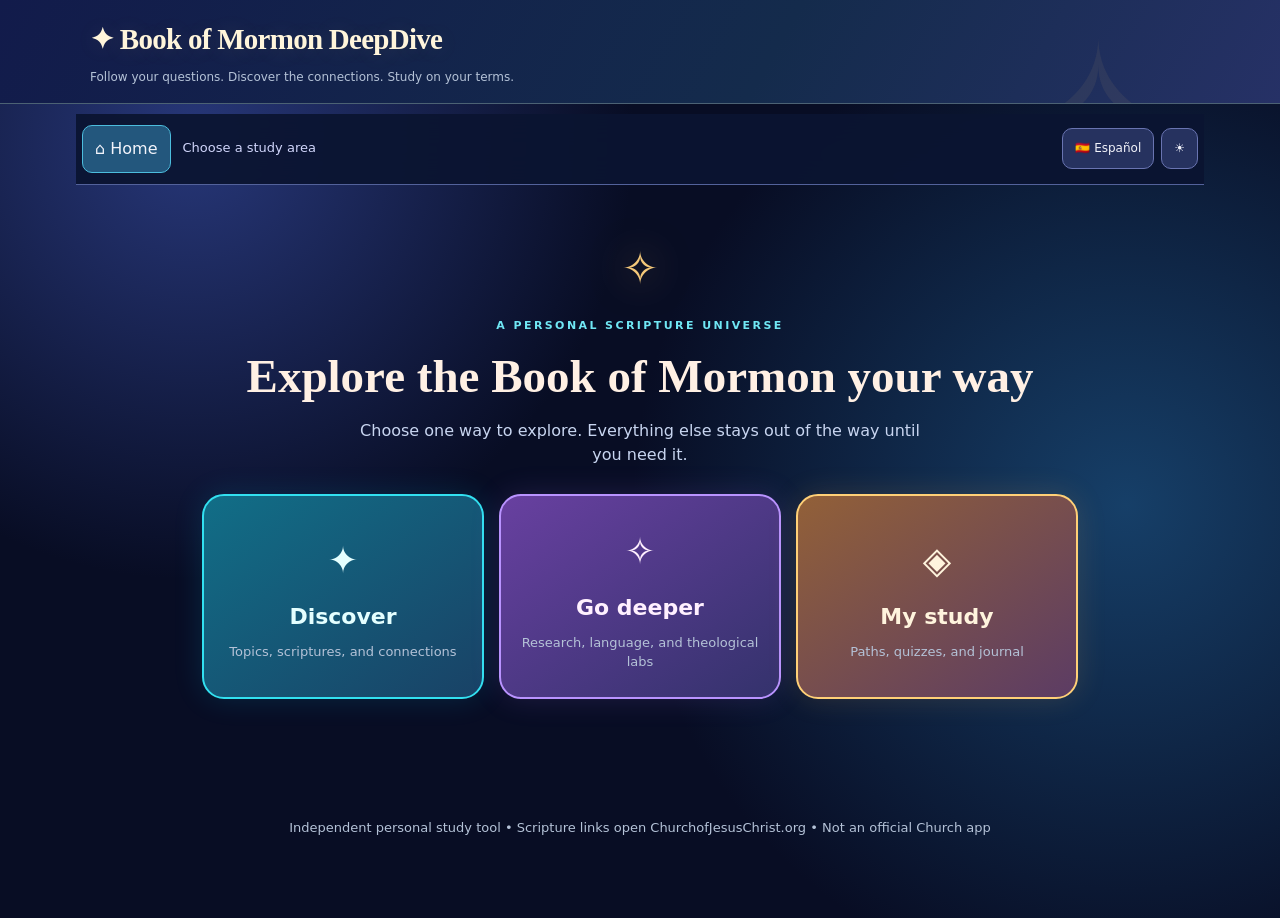
==== index.html @ 1bba3b99 "Load Spanish guided path translations" ====
<!doctype html><html lang="en"><head><meta charset="utf-8"><meta name="viewport" content="width=device-width,initial-scale=1"><title>Book of Mormon DeepDive</title><style>
:root{color-scheme:dark;--bg:#0d1422;--panel:#182337;--panel2:#202e46;--text:#f3f4fb;--muted:#b4c2d7;--accent:#9fcbff;--gold:#f6cf85}*{box-sizing:border-box}body{margin:0;background:radial-gradient(circle at 20% 0,#203652,var(--bg) 50%);color:var(--text);font:16px system-ui,Segoe UI,sans-serif}header{padding:25px max(18px,calc((100% - 1100px)/2));background:#101b2bdc;border-bottom:1px solid #34445e}h1{margin:0;font-size:clamp(26px,4vw,39px)}h2{font-size:23px;margin:0 0 13px}h3{margin:0 0 9px}p{line-height:1.55}.sub{color:var(--muted);margin:6px 0 0}.wrap{max-width:1100px;margin:auto;padding:20px 16px 80px}.tabs{display:flex;gap:8px;flex-wrap:wrap;margin:0 0 20px}.tabs button{flex:1;min-width:110px}.panel{background:var(--panel);border:1px solid #34445e;border-radius:17px;padding:20px;margin:0 0 18px;box-shadow:0 8px 24px #0002}button,input,textarea,select{font:inherit}button{background:var(--panel2);border:1px solid #49607b;color:var(--text);border-radius:10px;padding:11px 15px;cursor:pointer}button:hover,button.active{background:#31527b;border-color:var(--accent)}button.primary{background:#4777ac;border-color:#84b5e8;font-weight:700}input,textarea,select{background:#0e1929;border:1px solid #53647e;border-radius:10px;padding:12px;color:var(--text);width:100%}textarea{min-height:120px;resize:vertical}.flex{display:flex;gap:10px;flex-wrap:wrap;align-items:center}.flex input{flex:1;min-width:180px}.chips{display:flex;gap:8px;flex-wrap:wrap;margin:16px 0}.chips button{font-size:14px;padding:9px 12px}.grid{display:grid;grid-template-columns:repeat(auto-fit,minmax(230px,1fr));gap:12px}.verse,.result{padding:15px;border-radius:12px;background:#101d30;border:1px solid #34445e;margin:9px 0}.verse strong{color:var(--gold)}a{color:var(--accent)}small,.muted{color:var(--muted)}.hidden{display:none}.result p{margin:9px 0;font-size:14px;color:#d2dcea}.result mark{background:#a4cfff;color:#0c182b}.pill{display:inline-block;border:1px solid #526b88;border-radius:99px;padding:5px 10px;margin:3px;font-size:13px;color:#dce9f8}.stat{font-size:28px;font-weight:800;color:var(--gold)}.prompt{padding:15px;border-left:3px solid var(--gold);background:#1f3045;border-radius:6px;margin:12px 0}footer{text-align:center;color:var(--muted);font-size:13px;margin-top:30px}#status{font-size:13px;color:var(--muted)}@media(max-width:550px){.panel{padding:15px}.tabs button{min-width:90px;padding:10px 7px}}
 .path-step{border-top:1px solid #34445e;margin-top:18px;padding-top:18px}.path-step h3{font-size:22px;color:var(--gold)}.path-step ul{line-height:1.7}.path-step textarea{margin-top:12px}.path-step .tag{font-size:13px;color:var(--accent);letter-spacing:.04em;text-transform:uppercase} 
/* DeepDive visual refresh */
:root{--bg:#0b1322;--panel:#17263b;--panel2:#243953;--gold:#f0c878;--accent:#9ad7e8}body{background:radial-gradient(ellipse at 85% 0%,#233c58 0%,transparent 42%),radial-gradient(ellipse at 0% 50%,#1d2d46 0%,transparent 45%),#0b1322;line-height:1.6}header{position:relative;overflow:hidden;background:linear-gradient(120deg,#13263d,#1f3955 60%,#102136);padding-top:36px;padding-bottom:35px}header:after{content:"✧";position:absolute;right:7%;top:-52px;font-size:220px;color:#f0c87812;pointer-events:none}header h1{font-family:Georgia,serif;letter-spacing:-.025em;color:#fff5db;text-shadow:0 2px 22px #f0c87822}header .sub{max-width:680px}.wrap{max-width:1160px}.panel{background:linear-gradient(145deg,#1b2b43,#152339);border:1px solid #42546a;border-radius:22px;box-shadow:0 18px 42px #0003;padding:clamp(18px,3vw,30px)}.tabs{position:sticky;top:0;z-index:5;background:#0c1725ed;backdrop-filter:blur(14px);padding:12px 2px;border-radius:0 0 16px 16px}.tabs button{border-radius:13px;font-weight:650}.tabs button.active,.path-switch button.active{background:linear-gradient(125deg,#365b7d,#2b6b7d);border-color:#9ad7e8;color:white}button{transition:background .2s,border-color .2s,transform .2s}button:active{transform:scale(.98)}button.primary{background:linear-gradient(130deg,#b9893c,#d4a65e);border-color:#f1d3a2;color:#142236}.chips button{border-radius:999px;background:#263a52;border-color:#465e7b}.chips button:hover{background:#355c75}.verse{background:linear-gradient(125deg,#14283d,#1b3046);border:1px solid #3e5771;border-radius:16px;padding:20px;box-shadow:0 5px 18px #0002}.verse strong{font-size:17px}.scripture-summary{color:#d9e5ef;margin:9px 0 12px;line-height:1.65;font-size:15px}.verse .flex{margin-top:14px!important}.verse a{font-weight:650;text-decoration:none}.prompt{border-radius:12px;background:#243850}.path-switch{display:flex;flex-wrap:wrap;gap:10px;margin:0 0 18px}.path-switch button{flex:1;min-width:190px}.path-step h3{font-family:Georgia,serif}#expandedGuide{background:linear-gradient(130deg,#293e55,#1d3349)!important;border-left:4px solid #f0c878!important;border-radius:16px!important}#expandedGuide h3{color:#f0d69e}input:focus,textarea:focus,button:focus-visible{outline:2px solid #a2dbe8;outline-offset:2px}@media(max-width:550px){header{padding:30px 20px}.wrap{padding:16px 12px 70px}.tabs{gap:5px}.tabs button{font-size:12px;min-width:65px;padding:10px 6px}.verse{padding:16px}.path-switch button{min-width:100%}}

.v9-intro{background:linear-gradient(125deg,#243d57,#192c43);border:1px solid #526d84;border-radius:17px;padding:18px 22px;margin-bottom:18px}.v9-intro p{margin:6px 0}.v9-columns{display:grid;grid-template-columns:minmax(0,1.3fr) minmax(260px,1fr);gap:18px}.v9-map-svg{width:100%;height:auto;display:block;filter:drop-shadow(0 10px 18px #0003)}.v9-node{cursor:pointer;outline:none}.v9-node:hover circle,.v9-node:focus circle{stroke:#f8d894;stroke-width:5}.v9-related{display:block;width:100%;text-align:left;margin:8px 0;background:#1a3249}.v9-related strong,.v9-related span{display:block}.v9-related span{font-size:13px;color:#d4e1e8;margin-top:5px}.v9-choice{display:flex;gap:8px;align-items:center;padding:11px;border:1px solid #48627c;border-radius:12px;background:#1c3048;cursor:pointer}.v9-choice input{width:auto;accent-color:#dcb36e}.v9-choices{display:grid;grid-template-columns:repeat(auto-fit,minmax(220px,1fr));gap:9px;max-height:390px;overflow:auto;padding:4px}.v9-route-head{display:flex;justify-content:space-between;gap:12px;color:#f0d59a;font-size:12px;letter-spacing:.06em;font-weight:700}.v9-progress{height:8px;background:#31465d;border-radius:999px;overflow:hidden;margin:12px 0 20px}.v9-progress span{display:block;height:100%;background:linear-gradient(90deg,#b98b4c,#f0d59a);border-radius:999px}.v9-bridge{padding:14px;border-left:3px solid #e5bd7b;background:#243a51;border-radius:9px}.v9-commentary{background:#233c52;border:1px solid #56708a;border-radius:14px;padding:18px;margin-top:14px}.v9-commentary h4{color:#f2d499;margin:14px 0 4px}.v9-commentary h4:first-child{margin-top:0}.v9-commentary p{margin:4px 0 12px}.v9-open{background:#345267;border-color:#7296a8;font-size:13px}#v9Route{margin-top:20px}#v9Route h3{font-family:Georgia,serif;font-size:25px;color:#f2d499}#v9MapDetails h3{font-family:Georgia,serif;color:#f2d499}@media(max-width:780px){.v9-columns{grid-template-columns:1fr}}@media(max-width:550px){.v9-choices{grid-template-columns:1fr}.v9-map-svg{max-height:400px}}

.v10-eyebrow{font-size:11px;letter-spacing:.15em;font-weight:800;color:#f0d59a;margin-bottom:8px}.v10-two{display:grid;grid-template-columns:repeat(2,minmax(0,1fr));gap:14px;margin:14px 0 18px}.v10-two label{display:block;font-size:13px;color:#b8d6e5;margin-bottom:6px}.v10-voice-grid{display:flex;flex-wrap:wrap;gap:9px;margin:15px 0}.v10-voice-grid button{border-radius:999px}.v10-voice-grid button.active,.v10-timeline button.active{background:#385c77;border-color:#f0d59a}.v10-card{background:linear-gradient(130deg,#1b324a,#223c52);border:1px solid #476580;border-radius:16px;padding:20px;margin:16px 0}.v10-card h3{font-family:Georgia,serif;color:#f0d59a;font-size:22px}.v10-card h4{color:#f0d59a;margin:16px 0 4px}.v10-card p{margin:7px 0 13px}.v10-card .verse{margin:12px 0}.v10-mini{padding:16px;border:1px solid #496781;background:#1b3148;border-radius:14px}.v10-mini h4{margin:0 0 8px;color:#f0d59a}.v10-timeline{display:flex;gap:10px;overflow-x:auto;padding:10px 0 16px}.v10-timeline button{flex:1;min-width:150px;text-align:left;line-height:1.5}.v10-compare-grid{display:grid;grid-template-columns:1fr 1fr;gap:12px}.v10-question{margin:10px 0;padding:14px 16px;border-left:3px solid #dcb779;background:#203750;border-radius:10px}.v10-question summary{cursor:pointer;font-weight:700}.v10-question p{margin-bottom:4px}.v10-note{color:#c3d6e3;font-size:13px}.v10-motif{padding:10px 14px;border-radius:999px}@media(max-width:620px){.v10-two,.v10-compare-grid{grid-template-columns:1fr}.v10-card{padding:15px}.tabs button{min-width:88px}}

/* V11 calm colorful dashboard */
:root{--v11-teal:#37b9b2;--v11-purple:#ab8af3;--v11-coral:#fa9b8c;--v11-green:#8ad9a4;--v11-blue:#86c9f4;--v11-rose:#ed9bbf;--v11-yellow:#eac276}
header{background:linear-gradient(115deg,#142a44,#1b3e50 60%,#283554);border-bottom:1px solid #4c6274;padding-top:24px;padding-bottom:24px}header h1{font-size:clamp(25px,4vw,36px)}header .sub{font-size:14px}
.v11-nav{position:sticky;top:0;z-index:12;display:flex;align-items:center;gap:10px;background:#101d2bf5;backdrop-filter:blur(16px);padding:11px 12px;border-radius:0 0 17px 17px;margin-bottom:20px;border:1px solid #405268}.v11-nav button,.v11-nav summary{border-radius:12px;font-weight:700}.v11-home-button{background:#2c6775;border-color:#70b7c1}.v11-nav details{position:relative;flex:1}.v11-nav summary{list-style:none;cursor:pointer;padding:11px 13px;background:#26394f;border:1px solid #4e657a}.v11-nav summary::-webkit-details-marker{display:none}.v11-nav summary span{color:#a9bfcd;font-size:11px;font-weight:500;margin-left:8px}.v11-menu-grid{position:absolute;top:calc(100% + 8px);left:0;right:0;z-index:30;background:#182a3e;border:1px solid #5b7288;box-shadow:0 18px 50px #0008;border-radius:16px;padding:12px;display:grid;grid-template-columns:repeat(2,minmax(0,1fr));gap:8px;max-height:65vh;overflow-y:auto}.v11-menu-grid button{text-align:left;font-size:13px;padding:12px;background:#263d52}.v11-menu-grid button.active{background:#3d6673;border-color:#8bced0}.v11-theme{white-space:nowrap;background:#35435b}
.v11-welcome{padding:clamp(23px,4vw,40px);background:radial-gradient(circle at 92% 0%,#3b637e 0%,transparent 45%),linear-gradient(130deg,#203c56,#1b2d48);border:1px solid #5b7891;border-radius:23px;margin-bottom:27px;box-shadow:0 16px 35px #0003}.v11-eyebrow,.v11-category-label{font-size:11px;font-weight:850;letter-spacing:.16em;color:#a8e5e3}.v11-welcome h2{font-family:Georgia,serif;font-size:clamp(27px,4vw,40px);margin:12px 0 9px;color:#fff4d8}.v11-welcome p{max-width:610px;color:#d5e2ed}.v11-resume{margin-top:8px;background:linear-gradient(120deg,#d7aa65,#f0cf91);color:#172a40;border-color:#ffdfab;font-weight:800}.v11-resume span{margin-left:15px}.v11-category-label{margin:24px 0 13px}.v11-dashboard{display:grid;grid-template-columns:repeat(2,minmax(0,1fr));gap:14px}.v11-tile{text-align:left;min-height:183px;display:flex;flex-direction:column;align-items:flex-start;padding:22px;border-radius:19px;border:1px solid #5c7891;box-shadow:0 8px 24px #0002;transition:transform .18s,box-shadow .18s}.v11-tile:hover{transform:translateY(-2px);box-shadow:0 13px 28px #0004}.v11-tile-icon{font-size:27px;line-height:1;margin-bottom:13px}.v11-tile strong{font-size:20px;margin-bottom:5px}.v11-tile>span:not(.v11-tile-icon){font-size:14px;opacity:.88}.v11-tile small{margin-top:auto;padding-top:15px;font-weight:800;color:inherit}.v11-teal{background:linear-gradient(125deg,#174e55,#1a3a4b);color:#d4fffa}.v11-purple{background:linear-gradient(125deg,#463763,#2c3357);color:#f0e2ff}.v11-gold{background:linear-gradient(125deg,#65502f,#3d3d4e);color:#fff0c8}.v11-coral{background:linear-gradient(125deg,#643d4b,#3d344d);color:#ffe5df}.v11-collections{display:grid;grid-template-columns:repeat(3,minmax(0,1fr));gap:12px}.v11-collection{min-height:139px;display:flex;flex-direction:column;align-items:flex-start;text-align:left;padding:18px;border-radius:16px;gap:8px}.v11-collection>span{font-size:23px}.v11-collection strong{font-size:15px}.v11-collection small{font-size:12px;margin-top:auto}.v11-blue{background:#213e58;border-color:#5083a2;color:#c7edff}.v11-green{background:#214d46;border-color:#4a9982;color:#d3ffe8}.v11-rose{background:#50394f;border-color:#986d8d;color:#ffe0ef}.v11-quick{display:flex;flex-wrap:wrap;gap:10px}.v11-quick button{background:#243b50;border-color:#527188}.v11-quick button:hover{background:#356078}
body.v11-light{color-scheme:light;--bg:#f3f6fa;--panel:#fff;--panel2:#eaf1f6;--text:#1d2d3d;--muted:#516477;--accent:#176d82;background:#f3f6fa;color:#1d2d3d}body.v11-light header{background:linear-gradient(120deg,#e0f3f5,#eee6fb)}body.v11-light header h1{color:#21354b;text-shadow:none}body.v11-light header .sub{color:#425c71}body.v11-light .panel{background:#fff;color:#24374c;border-color:#d1dce8}body.v11-light .v11-nav{background:#fff;border-color:#d0dce7}body.v11-light .v11-nav summary,body.v11-light .v11-theme{background:#e8f1f5;color:#263d50}body.v11-light .v11-welcome{background:linear-gradient(125deg,#e0f1f5,#eae7f8);border-color:#c6dce5}body.v11-light .v11-welcome h2{color:#20394c}body.v11-light .v11-welcome p{color:#3f5869}body.v11-light .v11-eyebrow,body.v11-light .v11-category-label{color:#287b82}body.v11-light input,body.v11-light select,body.v11-light textarea{background:#f6f9fc;color:#263d50;border-color:#b2c6d5}body.v11-light .verse,body.v11-light .v10-card,body.v11-light .v10-mini,body.v11-light .prompt{background:#eef4f9;color:#25394b;border-color:#c7d8e4}body.v11-light .verse p,body.v11-light .v10-card p{color:#33495d}body.v11-light .v11-menu-grid{background:#fff}body.v11-light .v11-menu-grid button{background:#e7f0f6;color:#253b50}body.v11-light .v11-nav summary span{color:#567082}body.v11-light .v11-home-button{color:#fff}body.v11-light .v11-quick button{background:#e4edf6;color:#244054}body.v11-light #expandedGuide{background:#eef4f8!important;color:#23394a}body.v11-light .v9-commentary{background:#e8f1f8;color:#23394a}body.v11-light .v9-commentary p{color:#23394a}
@media(max-width:700px){.v11-collections{grid-template-columns:1fr}.v11-collection{min-height:105px}.v11-dashboard{gap:10px}.v11-tile{padding:16px;min-height:178px}.v11-tile strong{font-size:17px}.v11-tile>span:not(.v11-tile-icon){font-size:12px}.v11-nav{gap:6px;padding:8px}.v11-nav button,.v11-nav summary{font-size:12px;padding:10px}.v11-nav summary span{display:none}}@media(max-width:390px){.v11-dashboard{grid-template-columns:1fr}.v11-tile{min-height:130px}.v11-menu-grid{grid-template-columns:1fr}}

/* V12: focus-first, saturated color, celestial atlas */
:root{--v12-cyan:#26d9ec;--v12-violet:#b98aff;--v12-amber:#ffc568;--v12-pink:#ff6eac;--v12-green:#5ff0ad}body{background:radial-gradient(circle at 15% 15%,#273779 0,transparent 33%),radial-gradient(circle at 88% 55%,#163f68 0,transparent 40%),#080d24}header{padding:16px max(18px,calc((100% - 1100px)/2));background:linear-gradient(120deg,#121b4b,#142b4c 60%,#263166)}header h1{font-size:clamp(22px,3vw,29px)}header .sub{font-size:12px}.wrap{padding-top:10px}.v12-nav{position:sticky;top:0;z-index:30;display:flex;align-items:center;gap:12px;padding:11px 6px;background:#0b1531f0;backdrop-filter:blur(16px);border-bottom:1px solid #53629b;margin-bottom:18px}.v12-nav button{background:#26325f;border:1px solid #6974b1;padding:10px 12px}.v12-nav #v12Home{background:#23577d;border-color:#4cbddd}.v12-nav-right{display:flex;gap:7px;margin-left:auto}.v12-nav-right button{font-size:12px;white-space:nowrap}.v12-nav #v12Breadcrumb{color:#d1d6fb;font-size:13px;overflow:hidden;text-overflow:ellipsis;white-space:nowrap}.v12-landing{position:relative;text-align:center;max-width:900px;margin:0 auto;padding:30px 12px 45px;min-height:65vh}.v12-sigil{font-size:45px;color:#f5c97a;text-shadow:0 0 40px #ffc568aa}.v12-kicker{font-size:11px;letter-spacing:.22em;font-weight:800;color:#70e7f4;margin:12px 0}.v12-landing h2{font-family:Georgia,serif;font-size:clamp(29px,5vw,47px);color:#fff0e4;line-height:1.2;margin:14px 0}.v12-landing>p{max-width:570px;margin:0 auto 26px;color:#c8d5f0}.v12-choice-grid{display:grid;grid-template-columns:repeat(3,minmax(0,1fr));gap:15px}.v12-choice{display:flex;flex-direction:column;align-items:center;gap:9px;min-height:205px;justify-content:center;padding:20px 12px;border-radius:22px;transition:transform .2s,box-shadow .2s}.v12-choice:hover{transform:translateY(-3px)}.v12-choice strong{font-size:22px}.v12-choice small{font-size:13px;line-height:1.45}.v12-glyph{font-size:37px}.v12-cyan{background:linear-gradient(145deg,#116e87,#194266);border:2px solid #32e0f0;color:#e4ffff;box-shadow:0 0 30px #00c9ff24}.v12-violet{background:linear-gradient(145deg,#6840a0,#34326c);border:2px solid #b993ff;color:#fff0ff;box-shadow:0 0 30px #aa77ff25}.v12-amber{background:linear-gradient(145deg,#926038,#5c3c64);border:2px solid #ffd077;color:#fff4dd;box-shadow:0 0 30px #ffb74d24}.v12-group-list{display:grid;grid-template-columns:repeat(2,minmax(0,1fr));gap:11px;margin:20px 0}.v12-group-list button{min-height:90px;text-align:left;padding:16px 18px;border-radius:17px;border:1px solid #7e81bb;background:linear-gradient(120deg,#243966,#273259);display:flex;flex-direction:column;gap:6px}.v12-group-list button strong{font-size:17px;color:#fff}.v12-group-list button span{font-size:12px;color:#d4dafa}.v12-back{margin-top:14px;background:#354173}.v12-group-title{font-family:Georgia,serif;font-size:26px;color:#ffe1a4;margin:24px 0 8px}.v12-nav~section .panel{margin-top:12px}#map .panel{background:radial-gradient(circle at 50% 40%,#17264e,#0a1029 75%);border-color:#6d5cb6}#v9MapCanvas{background:radial-gradient(ellipse at 50% 50%,#1a275e,#0a0e29 70%);border-radius:18px;border:1px solid #6e60a8;overflow:hidden;min-height:400px;box-shadow:inset 0 0 60px #0008}#v9MapCanvas .v9-map-svg{filter:drop-shadow(0 0 15px #8b7dff66)}.v12-star-node{cursor:pointer;outline:none}.v12-star-node:hover .v12-orb,.v12-star-node:focus .v12-orb{stroke:#fff;stroke-width:3;filter:brightness(1.25)}.v12-star-label{font-family:Georgia,serif;paint-order:stroke;stroke:#090f2d;stroke-width:3px;stroke-linejoin:round}.v12-map-tip{font-size:12px;color:#b8d6fc;margin:10px 0}.v12-lang-hint{font-size:12px;color:#b6c3e7}.v12-light-mode .v12-landing h2{color:#24335e}body.v11-light .v12-landing h2{color:#233454}body.v11-light .v12-landing>p{color:#445979}body.v11-light .v12-nav{background:#e7ecfc}body.v11-light .v12-nav #v12Breadcrumb{color:#26395b}body.v11-light .v12-kicker{color:#167b95}body.v11-light .v12-sigil{color:#ae6b3e}body.v11-light #v9MapCanvas{background:radial-gradient(circle,#27346c,#0c1432)}@media(max-width:700px){.v12-choice-grid{grid-template-columns:1fr}.v12-choice{min-height:108px;display:grid;grid-template-columns:48px 1fr;grid-template-rows:auto auto;text-align:left;column-gap:13px;align-content:center;justify-items:start}.v12-glyph{grid-row:span 2;font-size:32px}.v12-choice strong{font-size:20px}.v12-choice small{font-size:12px}.v12-landing{padding-top:16px}.v12-group-list{grid-template-columns:1fr}.v12-nav{gap:6px}.v12-nav #v12Breadcrumb{font-size:11px}.v12-nav button{padding:9px}.v12-nav-right button{font-size:11px}#v9MapCanvas{min-height:310px}}
</style><link rel="manifest" href="./manifest.webmanifest?v=6"><meta name="theme-color" content="#14233d"><meta name="mobile-web-app-capable" content="yes"><meta name="apple-mobile-web-app-capable" content="yes"><meta name="apple-mobile-web-app-status-bar-style" content="black-translucent"><link rel="icon" type="image/png" href="./file_0000000044b481fdb60d381c5c10681b.png?icon=v6"><script>if('serviceWorker' in navigator){window.addEventListener('load',()=>navigator.serviceWorker.register('./sw.js').catch(console.warn));}</script><link rel="apple-touch-icon" href="./file_0000000044b481fdb60d381c5c10681b.png?icon=v6"><link rel="stylesheet" href="./app-v19.css?v=19"></head><body><header><h1>✦ Book of Mormon DeepDive</h1><p class="sub">Follow your questions. Discover the connections. Study on your terms.</p></header><main class="wrap"><nav class="v12-nav"><button data-tab="home" id="v12Home">⌂ <span data-i18n="home">Home</span></button><span id="v12Breadcrumb" data-i18n="browse">Choose a study area</span><div class="v12-nav-right"><button id="v12Language" aria-label="Toggle language">🇪🇸 Español</button><button id="v11Theme" aria-label="Change appearance">☀</button></div></nav>
<section id="home"><div class="v12-landing"><div class="v12-sigil">✧</div><div class="v12-kicker" data-i18n="kicker">A PERSONAL SCRIPTURE UNIVERSE</div><h2 data-i18n="welcome">Explore the Book of Mormon your way</h2><p data-i18n="welcomeText">Choose one way to explore. Everything else stays out of the way until you need it.</p><div class="v12-choice-grid"><button class="v12-choice v12-cyan" data-v12-group="discover"><span class="v12-glyph">✦</span><strong data-i18n="discover">Discover</strong><small data-i18n="discoverDesc">Topics, scriptures, and connections</small></button><button class="v12-choice v12-violet" data-v12-group="deep"><span class="v12-glyph">✧</span><strong data-i18n="deep">Go deeper</strong><small data-i18n="deepDesc">Research, language, and theological labs</small></button><button class="v12-choice v12-amber" data-v12-group="personal"><span class="v12-glyph">◈</span><strong data-i18n="personal">My study</strong><small data-i18n="personalDesc">Paths, quizzes, and journal</small></button></div><div id="v12GroupPanel" class="hidden"></div></div></section><section id="explore" class="hidden"><div class="panel"><h2>What do you want to study?</h2><p class="muted">Pick a theme or type your own question or keyword. Suggested references are curated starting points; full-text search scans the text of your uploaded edition.</p><div class="flex"><input id="topicInput" placeholder="e.g., spiritual gifts, grace, motherhood, knowledge"><button class="primary" id="studyBtn">Explore topic</button></div><div class="chips" id="topics"></div></div><div class="panel" id="studyPanel"><h2 id="studyTitle">Choose a topic to begin</h2><p id="studyIntro" class="muted">Your study trail will appear here.</p><div id="studyVerses"></div><div id="connections"></div><div id="questions"></div></div></section>
<section id="map" class="hidden"><div class="panel"><h2>Explore the connections</h2><div class="v9-intro"><p>Trace theological and narrative connections between study topics. Select any node to follow another thread.</p><small>Connections are curated interpretive relationships, not claims that every passage explicitly equates the topics.</small></div><label for="v9MapTopic">Start with a topic</label><select id="v9MapTopic"></select><div class="v9-columns"><div class="v18-atlas"><div class="v18-toolbar"><button id="v18Full">⛶ Full screen</button><button id="v18Plus">＋</button><button id="v18Minus">−</button><button id="v18Reset">⟲</button></div><div id="v9MapCanvas"></div><p class="v18-hint">Drag to explore · Pinch or use + / − to zoom</p></div><div id="v9MapDetails"></div></div></div></section><section id="builder" class="hidden"><div class="panel"><h2>Build your own study journey</h2><p class="muted">Choose at least two topics. DeepDive will order them by shared passages and curated connections, then create a guided sequence of readings and reflection prompts. Your selection and progress stay on this device.</p><div class="flex"><strong id="v9Count">0 selected</strong><button id="v9Clear">Clear selection</button></div><div id="v9BuilderTopics" class="v9-choices"></div><div class="flex" style="margin-top:16px"><button class="primary" id="v9Create">Build my path ✦</button></div><p id="v9BuildMessage" class="muted"></p><div id="v9Route"></div></div></section><section id="search" class="hidden"><div class="panel"><h2>Search the complete Book of Mormon</h2><p class="muted">Searches extracted page text from your uploaded 2013 English edition. Results are page-level matches, not precise verse matches; consult the original PDF to verify context.</p><div class="flex"><input id="searchInput" placeholder="Enter a word or exact phrase"><button class="primary" id="searchBtn">Search</button></div><p id="status">Preparing offline search…</p><div id="results"></div></div></section>
<section id="path" class="hidden"><div class="panel"><h2 id="pathHeading">One God, unique voices, unfinished people</h2><div class="path-switch"><button id="pathPersonal" class="active">✦ Personal revelation & grace</button><button id="pathSocial">✦ The social gospel</button></div><p class="muted" id="pathDescription">An interconnected six-stop study path. Move between revelation, weakness, grace, and growth. These are interpretive themes, not quotations or claims that every hardship was intended by God.</p><div class="flex"><button id="pathPrev">← Previous</button><strong id="pathProgress" aria-live="polite"></strong><button id="pathNext" class="primary">Next →</button></div><div id="pathContent"></div><div class="flex"><button id="pathSave">Save reflection to journal</button><button id="pathRestart">Restart path</button></div></div></section>
<section id="research" class="hidden"><div class="panel"><div class="v10-eyebrow">VERSION 10 · MULTI-LENS RESEARCH</div><h2>Research Studio</h2><p class="muted">Investigate scripture through literary, theological, historical-contextual, ethical, and personal lenses. Distinguish textual evidence from interpretations.</p><div class="v10-two"><div><label for="v10ResearchTopic">Study topic</label><select id="v10ResearchTopic"></select></div><div><label for="v10Lens">Interpretation lens</label><select id="v10Lens"><option value="textual">Text and narrative</option><option value="theological">Theological</option><option value="historical">Historical and cultural questions</option><option value="ethical">Ethical and social</option><option value="personal">Personal reflection</option></select></div></div><div id="v10ResearchOutput"></div><h3>Scripture Comparison Studio</h3><p class="muted">Choose two references to examine their shared themes, distinct contexts, and potential tensions.</p><div class="v10-two"><select id="v10CompareA"></select><select id="v10CompareB"></select></div><button class="primary" id="v10CompareBtn">Compare passages</button><div id="v10CompareOutput"></div><h3>Difficult questions</h3><div id="v10Questions"></div></div></section>
<section id="linguistic" class="hidden"><div class="panel"><div class="v10-eyebrow">VERSION 10 · LANGUAGE & NARRATIVE</div><h2>Linguistic DeepDive</h2><p class="muted">Compare the distinctive narrative presentations of Nephi, Jacob, Alma, Mormon, and Moroni. These are profiles of voices in the English scriptural text, not verified reconstructions of ancient spoken idiolects.</p><div id="v10Voices" class="v10-voice-grid"></div><div id="v10VoiceDetail"></div><h3>Phrase and motif explorer</h3><p class="muted">Follow selected recurring words and motifs to relevant passages; use the existing full-text search for exhaustive word searches.</p><div id="v10Motifs" class="chips"></div><div id="v10MotifDetail"></div></div></section>
<section id="zion" class="hidden"><div class="panel"><div class="v10-eyebrow">VERSION 10 · SOCIAL ETHICS</div><h2>Zion & Social Justice Observatory</h2><p class="muted">Trace how wealth, neglect, group divisions, service, and equality shape communities in the Book of Mormon.</p><div id="v10ZionStages" class="v10-timeline"></div><div id="v10ZionDetail"></div><h3>Compare community ideals and warnings</h3><div class="v10-two"><div class="v10-mini"><h4>Communal ideal</h4><p>4 Nephi 1:3 describes shared resources and the absence of rich and poor.</p></div><div class="v10-mini"><h4>Prophetic warning</h4><p>Mormon 8:35–39 condemns wealth and display while vulnerable people suffer.</p></div></div><button id="v10ZionJournal" class="primary">Reflect in my journal</button></div></section>
<section id="imperfection" class="hidden"><div class="panel"><div class="v10-eyebrow">VERSION 10 · GRACE & HUMAN LIMITATION</div><h2>Theology of Imperfection Lab</h2><p class="muted">Examine weakness, sorrow, repentance, grace, and growth without assuming God intends every failure, injustice, or painful experience.</p><div id="v10ImperfectionChoices" class="v10-voice-grid"></div><div id="v10ImperfectionDetail"></div><h3>Distinguish the ideas</h3><div class="v10-two"><div class="v10-mini"><h4>Human limitation</h4><p>Vulnerability, incomplete knowledge, and weakness may invite humility and reliance on grace.</p></div><div class="v10-mini"><h4>Moral wrongdoing and harm</h4><p>Repentance and healing address wrongdoing and its consequences; the text does not require calling harm inherently beautiful.</p></div></div><button id="v10ImperfectionJournal" class="primary">Save a reflection</button></div></section><section id="quiz" class="hidden"><div class="panel"><h2>Topic challenge</h2><p class="muted">Match a scripture reference to the theme it helps explore. This is a reference-recognition activity, not a test of doctrine.</p><div class="flex"><select id="quizTopic"></select><button class="primary" id="nextQuiz">New question</button></div><div id="quizQuestion" class="prompt">Select a topic and begin.</div><div id="quizAnswers" class="grid"></div><p id="quizFeedback"></p><div class="stat" id="score">0 / 0</div></div></section>
<section id="journal" class="hidden"><div class="panel"><h2>Your study journal</h2><p class="muted">Notes stay in this browser on this device. Export a backup before clearing browser data.</p><input id="noteTitle" placeholder="Study title or scripture reference"><textarea id="noteBody" placeholder="What did you notice? What questions do you have? What might this mean in your life?"></textarea><div class="flex"><button class="primary" id="saveNote">Save reflection</button><button id="exportNotes">Export journal</button><label style="cursor:pointer">Import journal <input type="file" id="importNotes" accept="application/json" style="max-width:180px"></label></div><div id="notes"></div></div></section><footer>Independent personal study tool • Scripture links open ChurchofJesusChrist.org • Not an official Church app</footer></main>
<script>const TOPICS={"Faith": ["Alma 32:21", "Ether 12:6", "1 Nephi 7:12", "Moroni 7:33"], "Jesus Christ": ["3 Nephi 11:10-17", "Mosiah 3:5-11", "2 Nephi 25:26", "Alma 7:11-13"], "Grace and Atonement": ["2 Nephi 25:23", "2 Nephi 2:6-8", "Moroni 10:32-33", "Alma 42:15"], "Prayer": ["Enos 1:1-12", "Alma 34:17-27", "3 Nephi 18:19-21", "Moroni 10:3-5"], "Holy Ghost": ["2 Nephi 32:5", "Moroni 10:4-5", "3 Nephi 11:35-36", "1 Nephi 10:17-19"], "Covenants": ["Mosiah 18:8-10", "2 Nephi 31:17-20", "3 Nephi 20:25-27", "Moroni 4:3"], "Repentance": ["Alma 36:17-21", "Mosiah 26:29-30", "3 Nephi 9:20-22", "Helaman 5:10-11"], "Forgiveness": ["Mosiah 26:30-31", "Alma 36:18-20", "3 Nephi 13:14-15", "1 Nephi 7:21"], "Charity and Love": ["Moroni 7:45-48", "Mosiah 4:16-19", "4 Nephi 1:15-17", "2 Nephi 26:33"], "Agency": ["2 Nephi 2:26-27", "Helaman 14:30-31", "Alma 12:31", "3 Nephi 3:21"], "Justice and Mercy": ["Alma 42:13-25", "Mosiah 15:8-9", "2 Nephi 9:25-26", "Alma 34:15-16"], "Revelation": ["1 Nephi 2:16-19", "1 Nephi 10:17-19", "Alma 5:45-46", "Ether 4:11-15"], "Identity and Divine Potential": ["Mosiah 5:7-9", "3 Nephi 12:48", "Ether 12:27", "Alma 5:14"], "Women in the Book of Mormon": ["1 Nephi 5:1-9", "Alma 19:16-17", "Alma 56:47-48", "Mosiah 4:14-15"], "Leadership": ["Mosiah 2:17", "Alma 17:11", "Ether 6:30", "Mosiah 29:26-27"], "War and Peace": ["Alma 43:45-47", "Alma 48:11-17", "4 Nephi 1:15-18", "3 Nephi 12:9"], "Pride and Humility": ["Alma 5:27-28", "Ether 12:27", "Jacob 2:13-21", "Helaman 12:1-6"], "Baptism": ["Mosiah 18:8-10", "2 Nephi 31:5-13", "3 Nephi 11:21-27", "Moroni 6:1-4"], "Resurrection": ["Alma 40:21-23", "2 Nephi 9:6-9", "Mosiah 16:7-9", "3 Nephi 11:14-15"], "Family": ["1 Nephi 8:12-18", "Alma 56:47-48", "Mosiah 4:14-15", "3 Nephi 18:21"], "Spiritual Language & Idiolects": ["1 Nephi 2:16-17", "Enos 1:1-10", "Alma 5:45-46", "3 Nephi 11:3-7", "Moroni 10:4-5", "2 Nephi 32:5"], "The Divine Beauty of Imperfection": ["Ether 12:27", "2 Nephi 4:17-35", "Alma 36:12-21", "Moroni 10:32-33", "3 Nephi 9:13-14", "Alma 7:11-13"],"Caring for the Poor": ["Mosiah 4:16-27","Alma 1:27-30","Jacob 2:17-19","4 Nephi 1:3"],"Neglecting the Poor": ["Mormon 8:35-39","Jacob 2:13-21","Mosiah 4:17-23","Alma 5:53-55"],"Racism and Prejudice": ["2 Nephi 26:33","Jacob 3:5-9","4 Nephi 1:15-17","Alma 26:23-25","2 Nephi 5:21"],"Economic Equality": ["4 Nephi 1:3","Mosiah 4:21-27","Alma 1:27-30","Jacob 2:17-19","Alma 4:6-12"]},BOOKS={"1 Nephi": "1-ne", "2 Nephi": "2-ne", "Jacob": "jacob", "Enos": "enos", "Jarom": "jarom", "Omni": "omni", "Words of Mormon": "w-of-m", "Mosiah": "mosiah", "Alma": "alma", "Helaman": "hel", "3 Nephi": "3-ne", "4 Nephi": "4-ne", "Mormon": "morm", "Ether": "ether", "Moroni": "moro"},DATA='H4sIAO18+moC/7S9W3LrVpY2OBVkPXT4RFAnBPAq8sHhu+WyMx0+rnL82U8ACYlIkYQSICUzOzqi5tD10oOoSdRQaiS97nttAKTk7O6oi49IcGNf116Xb33rf/8//uX5X5ZJNh4l/3KEf/zLr9sy+bZq2mPyZV0/JfVD8ufyeVsl31dt8ktZPR6S/LBJfqoOVXtszskX8Pd6XZ8OR3z0xxKexO+38PRr9VAmn/Kmyrcj+/ChPjVJWx/aUVKU1eExWee7XbkZJZ8V5U3yWB0O+GF+TI7Qj3K3Kdvjh+THfJ8fRtD6/lTuRtDmnhuknn1MsMs/1s0mec2bQ8udONbJpnzOG+jWibqG7e3wR/DvH8rm1Oa7co+dWOentkzg2+emft6WbVUetwmMp6afPJf1865M1vVhXTbUN/i0ahIY/99P1fFM/YCPzklblk/8WpiY+kyj3cEUfEy+L5Nj/oTNHrdNWSab/Nz+z3/838nfYC4O8MtKX/ZawYDhoxYnDx6nCcv31e78UVZB2sEviqbE5ng94N/YFr6iHh5qkj8cy4a+a8o1zpZMyg/la8tz6BaSB9meHh7KBgbND5zp9fSjTX563EJ7LT583273ebnDV7/SgKNnoR0aQ1W21FVZloFB0w+j19IP8oeHXbU+VrBp4FdDv4HlOTWwiNbxY5O/lDvt9brel2Femkf4fY59l0mFpXCz2ZQFDCV/zKsDnIFttaf1g/WHnXvY8CKWsv+KE/YDPsqTdls96+tgR9O7Dvle+5Q87/J1CUcK5rd6OO300aaGte72K8wNbMl91ZYbWk5+Z1vDGWqOW2wBdgH8Ly5bs6Gtyb9y60gDXCU1btikhi+b5BUehtN3P+IvR8lrUx9xpaAp3hkfkzRJ8+T4mHxZwZuaCpb6Y1IkPzf1y8cky5bpx2Sd/FS3cLKTdJkln2X/8x//1/jDKvn6f/sqmS2W2RQ+mo6SbPHhIzbzfX2ocT2Tb3PqAkkQ6s3HZJN8c6hbaCalR7/ZnNY5rvUKHsadP0q+2sIsw9KMQP60z7ALqgJ20xH307GGI78Jj/5Yv5R0dKrDx6TE9r6wzbNKvtzBhoFurJLvapjN76qHI+7fj8kDPvkLn4p/LctneubTuqme4VSVMFm/NfA+6D8+nOVh6JMV/LuBLXK3HMM0jGkexjDocQ5z+Gc4CulkOb5dJRn9kU2X2e0q/Hy2Sr7Y7fNkvEyzVfINzc10OU4+S2k+PyYTbSbjV9HvZssJrkaW/Cuey2yyTBf4gq+2MJvj2TKFN/yAMzueL9NVMuEOTKCH0MQ0w+bH0PwUlusv+0OFMz/F9Uy5BXjOWkunyzvpIrR1i4slb03hb+wntpRiU+79sPjpFD+ffZCezGFHwCMzGD0t8s8kaY8wsT9VsCL1gSa25FV4Lg9HXBL6JfwmXUB7c2zv7oNOJM389yUco4W2ed82OV4OX9aHTf6I526Ee/4vNKk/wo5rV0EYfoTe5s8oD1MRrEUJd0/bEY94JPgC+J//+E++V0DKkxR6qajfefJc7eDs4tMPVVOKMM43ILjh7ML3hdyifLusz9DS93iwczjXLW9EOM/lsdzt+PUgrXir0V8/4ZbVC9RuKH6SbpoTbe5I1PMrqO8gFdenIwiQ4uyE/RcFXoqz29uk+Lj+6ETBNn/BdxclXivQ9YYaLpLHut7sQFwlILpheWDhcFpL7HhyD1KrhZ1xpCsB5NO+fN3mKOATFYS7Mue7Exrbn+E6wF+vWCfgN7b4Rrjkz7ALBuR9kO/wc7w+R8mhfClBOJV4puOOb0Fe7fAtL9A9u+ZIQZA+SSOr5Fzm9tttDldN8giLd0yeDvUraCWPJr5xAuhelusemmhh++BKwBO0in5G9nj35bCJw16Cd8LyrctyQxcb9ER6AZs8+V/YD/uZ/EjGnqPwB9XoxLs6TCBI7m213uLd1IIy1pqW42Zb19z6DW1ZS/j3N4/n52OVH6AbY1DmNtALHDx8JzqYdIZfJV3ESwfu2FPJa6ifHllrge0Lzb/[base64]/8n+OEjEaJmo0ZCZH4VIj0c9bQScth1eA0kcSuSi3+e4hFq8fkxltvm6PuW/DHXJznQ/LYV7K0zPJaTh7T/BumhjQ6kT6lLB4r/JP0CRgRtdb/koNA9lTqFLAseVj0PsZCuMKfpP8/URHGA9bU+4LWNrydznzqMTPB0dJ60L79iYhNX6DX+Hs0CmqsRvwBK77TUIrb71f56yktiVMKY2UTAM0qNi8yhNQiRrSgGlFcCyfnqsGj6KIhO7QUBCiPIbLlbrLDR23p/ZiWyPaQrBa67wBoQiC9DU/06mB/+GrkjePjRXnD39f4AzCF9D2M6p4Mq4jjBpvExwiPQsiNmmrI2lhNk7QTetDOQKDoWlIO99wxw6nfVE2eDOgcLyR64MEJIg/MAxMtkKDx9OGVhk1Q5oxumjheg7GHrwcFKOra4d9/MuBjuK6PJB4c4bnvtq09AcP1oYJZwFsXGmEzsnuhPcKzWVeoDZL30kz7emAG+FQw6BADoEedEudwpHswDCgTZkcYdvDD0m/RoN7t6tf6YKrxGzhQRWk19OlhnuX92n8umPe2FTBqdrne9LN0pTeemRjByZjg/sUW3ZShBaJfoiGj7SIQkDOl7TZynySoQdvhHtWT6mTVPjtI8wcywAYCGonpFqJIZZv6FSH5YD9s2NNDPqbXV46ljD4nO3hhwo9EmGL53pgnCYBjY516vnHbY6SfZn8VsO9DP9HPXWOBhgSXINbHAQpO3jqSHIVqO+RydP+iRUBHBFdH3IycXlsMuh16o+4SUjriVQ/Ghb0VqbAXw+2/PCzbV5Uxxx0ORak9cOK3yk/A9WxareqNravJHKtY6HtdXzk16BVVy8lW7Bf5sV5Vx/QCLq8AK/b8uBGh8KHRki2rmmFfAHy+xsw7UEmyuyMVPjCBt7lsAX8zEVXxgrOD0i4vF0m3w00B5otPHpG+/gJWv0La4wod8AAwqNy/hOY3GcROqgDoaKpx0OkmM7wGW+k+tX2rqiPMoUgRM/0PpSnpiX7Nemdl+CpQtGYoAcFm0Ffwog/eq12KBqO4j7BD+Hp120N+4Nktk6GVzfaLb6dF/tPYO/ROqmnCIYIk3kQcdTVHsOayRSY0JSrHaZuRdse/2hhw9AyNeXf6mpdBo8g9HBXsn7gjt/orQtYbynRTPhzU/Tp2y2KJZUYsAtZx0DtNlg8m5rmTBX2E8xG7AaLX+w3KoiHVxALR+wDDbOMPow2YqQ30L3It2KrimSRbGBP7lu72Umgv93eOhiFcmaecSjTXOznO7DTwfCFY9cm02U6Uwt6sswmyWcZ2u/Z9APoX3nyze8o1ZZZKqb1lB8BJW+ivh1sLoPmPqGJiZ6D2SgZ36I34r7NoZHllH0X2OI8T77OD2Shz6EZVAuzObST3i7Bol+glpjhn2zQz5eTubgasvkynZO3oyS/0G3y2R0+fQuNLtQhMnZ+gQU0M0WnyPEx+XeaVuzRN/8on9BTAMP5Yg1Har6czpLPpuiZmM7Ci+GBibphZssss8FPoP0JPj25k9Gn6FFBVwm8h0y+n/JD9QDCNQe9jRYTpSh983NTvVS7kk/KpxI1KNAgcjdzMCcpqcrzDziHyWfjW3T6ZB/wVifn2xfPdXsEJQY7icP+lO9p3LfSG5hIc72FAWfLO5uvVfJL+YLt4Wf4YJpi81mefIfq3SRdjhfmVoJpz3Qm0gUsLe6G3LuZ7iI3z0ScO7hl5t4hhX+v8AdZeAKflgWZLmEZcOQLW4SMNik8NcfZ1XZueZJsiamtaUYOJud3EscaTovzZ6HzMlw/uS3ZzyiUyd1U6G9n7K+c4AbF99AMTJdj2PxjfM8Yd8uYnoXtP1Gv1wSnEo9N2Ge2unRwUj1bhQxzYeuFftG1fIp7ytlUU7Wpxs6moknIlhOVZqDXmlMUNpga5yzNL8gzPGTJl6CT6nP8TBS/ueKk+LIEOb0JXgrS7UGH3Dx6czzydxSmv5EyuEYn+LFsrbukDO1Rdev7DUAQvqohO5IbSX7Bby03/RduVDgfUamAC3Hnu+uGqW/i+AxIkl/Du+5BAzipUn42VRLdFCPRGS2S0rlrQGKTkO7qKLxsPcubLq5Ik2N185JfD+9EXISOvZ7va/kpG9OiEpePMOgj3v7qeWDdBCNUoCk1QSHY9zsxdNsWYFGwSmaGL8zdFbOIR0PuJ7aO92iDo5r+xt0Om+RYPVTmvNuv9IKFedmde9+DNbOG5V4/3SRl5KaDL7x+bZdraMA6etXA5ymlK3noWVJYRQtiowS2QXWT4N0A74BtXx2g2zLa4OCFpY4dvPaGptyU+2fdARTyqpvdBqUizTdpzebcYycE/Nla30i7ey3JE/LYnDWeuF8FRw7aPmbkqJ8KX0fnHNSyPbfCjlHyNIBJK1GoI+jAGpHC4a1CIJQGUaDGRxa8hEFH3smF6jQHCNEP8YqmLEqmQmVMiE3hGcbDxZv1DHpuWDGws0tceVKEyzby9Ha0a1GF96akrfGjA56om8TvRYpWwqSMyDspIcw99/jM0xacd3KXJBjU3IHZ0+RwjEJsIZNQNLTSulhuN/R5k9CWFVPrF9gwn8ocLhKKEO7QrpCO4RqVzRFDCNRwjXo+Og3afN3Adl5blJOnABekzNdbeTtG3fGBp7J81o0I+3SD8rvFNjHKTr/[base64]/PrnxgAUc+2pEPslj8EKx6sK6PKBmCzftI66V/tdXuRT0FtPKg1FTew8H3dv2Eqh1+ZNIc3U4vJETTuVpGd6plonqssXWK1Y4SjstKVP5SgFvVVdDxNRK9Qt0VbQg0LMZoWKR3+u3M6bJgaaDyvTEjE/V+UKXH+lM1JOHBSYaaVx40+Dv+akoR3eJSnHjlPv2l/FupahKqIsFsytszI1MwKMy6vhkuMzEl4JUTHsLkg1onU4zJe6MEtPOJGx/YSBmOD97zQ9nCEkGrVXscSafoGspRXOFNnQfzR21qNJYmwdj4yL47NkPvwpsz7VcnXB4PeM1m3Dgj44dN2AmZdDiPk5msBbTwNV9PePoZ2PGzRIbFVjZLZEL4BjOxYTImjBtYQqtopAcYwpywDPTWu+UddfQrwnJJRFTW8GsUFNbXNEM7KWU3gswptAPDRYdAdhsi/[base64]/[base64]/oe0KlIOS85FL6rnkqnRMl0wBaG6+0EgzyDlskYU+uC7wBaCxQXK+H+xW31p16MzXWpBKUC9vS7e8OzPGLQwp6VQ9g9YD2CrZi3YltV+339kmPsGPr0xHC0nr7udZ8/YUTuzwTaqNowbR09FaNr1cPDoVw/iZGMgN2Ozs+GtrgZSJ8Uy/0ExwyNgSr2Q8e2wdpURQerZQ1uIw7vvEH3iEZA4XjLJt6/[base64]/[base64]/TWlYAl9fEtPfF2SuTDH4NmUDCowUOp2iwGDcaqBofSDRJ4+qbNHdPtfSYl4RB2YY0yVXGmEHoNN36BcpMOCU/HdicFXXzzlhcVN+VpuewoCx6IqOWvf/ANk2M1jWeD+xae+L4sGJElT13whcWOb8oCAcrzizBcLJ708PKJbDfrE7j9SwPb5Qe0ERLxtcoJ2nznkhYMNV1awU3BB5mQF/ETijQa+Vnj6La3JRp4lGy8TGw/Nt1sOgP2IGijYp7MQhuMXaJRt7ANjC17WMcYvOS45pQDZWv6aLGf4Sl5JsMdmYoKBtcfmyk945f28PbcV6G3JV7hXzWwd533jE83BYBQFM5EjafYM2NVoSaYYAEwnboeucANjnA1s/uyDmdOwxqCjxHEwZ9tOpnjCw25e0C7mKNwI7GWMg6WG7idjPhVDH61OtP5nHBTDIXdO3K6ie9TZZHO1yabOJqNQ1xjOwqsPyZB0A9WhA+hg95rGRPjKQz0DwREsIkRq1g9HVlQZZ8CyiL7c0M3Nt5ciMfj6Efc+Rj7QX9c+108lWXJo7BiIuddNlLIP/[base64]/N0cI3oA+2ewYjcYgRdx755ffnSM0fha9zVITaG9RQxVtNH6OVwYBRNGdVM5bEoSjaw19GwVfQgJ/J7YyDgvtXno8eZRc9BhcYkIgv5UwifAgD9WlvTORw1owq7md8INhx7SBIBV7SazIBHjh1glW/skXEdwy9y7KBF8KCYEvHC9PoHigk6IwaC4YcGnHqcKyk4QiEHwFiGuKog+BYN6RBxliqvDPSPYeUMY5VwACbViJKtCYMkoZNhEhm/G7k8gmpOVqmQ62xJu1ai1hNVJ6eo5evey8nHQk1EJ6yB0IG1jgHoeP9DncXBrqIGNpH07e5ByOOL4NdyScxOT2b5YRumhrl4L7cF53A2JgiKZR3R0Epzl5MPGAS/6iLm4QMc0mgO/[base64]/XRiroLQlfvZYhzuOcf/koynUYcLBPRuh9LVoxFGwZ2fzthJY5kXfNGFZzMvj+sH+Al1n3BWcvcH4AtpX/v5oyr+fqsbjNAoL4+szqBPYc4yiTmdF8nOL9o0ps2ONC6QKQZsb0o11bURwnaoNu3nU5Y/KKyckgq00N+zWPBgAabqcSm7htTRUSgEdTCPFGBXHVlICyI01VjLjkJPFTjLB3ZFaDH1OJQZEply6nAdlOZ24JFAyB8VyGLusSsYoUtQqW6gFEjBzUzIXQStHEOVc7ZUScY4eNqfBEk4j/lFvbO1WxpZOJk1iJCZDEZRNPlhsJ0DeyABYoP2bKYZwPDc0Z/ohLGbGAaEvTrDdGzLosjG+syAg4TgMGZYnW5hFky0zDF6ivZZpqHCiqcFf4QWJSy5dzyg+pfMInZ/hPdcZ2Q+nzSNF1Fy7AfsHP5qiLElDni0ua5a7yFURUnAV3IoTPnZJvpy/O6XwmVpqlHxr04E/zcAWu+O59VbQQq2gmVlBY0qigsVgPw6eKT2JTquJlaJZwLCBGBmhUGvrgwozr/wMJEaOBkAKOZ1cdSGi/T1/[base64]/RL/5UEs3iTmQ73udFkdne4LdjA2wDn0QOS65Sa+lQtZ2NYGb0AEMbZ/8VVsdLt22H6/bkzs08UvYQKQRkPbHBi4rgq8Sebx6leNGyndP6vylnCYO3nDutMFKLEzAGd963bLK43QB2ZHk/o5VlgH12cV2UcOWQCJqRh29SB3iY0kFvAK74h5RuAchhyp6mpM4QFDBJS1VMC5k2VlkOjgQOpiirUZ9ZJwfvb5F8xWDtlSrkSwZzPwsCrWZxRJT5Z0IGgh6yCv3QPAFDkRpL2/QYFDDTMJiseT6Mb9JYOiwpTESNMK+nNqPMF+vZUDhRpmgaPE19Ssl73T3N8cvyBxATBwrv7FAHQpPpVMHoUR3kk2LSbQlTMYXDhS1I/kprvQWzwx+MsJ/[base64]/6KQb0Ve1m5oCehgO5cvLhFJdqGOiDYwN7cgeQ7WBRFyjSau4x0wd6ebShQ3YrtRHKFjw0F7eaVHOddddjYcv9lcH9IYgHPhO2p0tN+BoF0L4vUCaSy9FpDGXQG4YaIqptRU66wyuzkkI4n8MYuQYLgCQcdW+pOgaRntgzWBa8WB/tT01KFrLfENu8qIT7plbRhRo2mMCkxkxDSahpWyvfGSzjqDIP9Zn0IDPq+QvjCZFj1ShiDF/6gh9o4C1BVlrP8PKIcHThIwKC5iMR8nUjNTxhMNWfy63FFRE3BxlnqVkmqQOWDdmawET8/BCJAsHAy/Qmb/k2Fex2FwHGdKG0cJNxQxJHGkx48RbKhnj9j4SLDRAHwloN1OgHZME3WFuGM7W3QcfWGK7Vzl4srHmM70BSSzMOsU0wjl2JJ1hYBUtZU3Pmjvrd8zRuRk3G3Mwsf3cQar+zGcgd6/8a7nesgUODedHtipdAA+N8bE3ue7U5Jo7k4vGN1lm5s8eTBd/gEuhkxwLO8bOMiqnaOwg884JnczuZu9nQPyBS432ZHbFV/cqOUGX7je+0v77vxIHlHnlDj9K0lT9WNI/8PHc4WeIss9dc/h3BztDLvKQO6wKPjVcdlNT5D0j6zPYAOR9vqyOZ5O3R66/d0q26sueGoBvDvIV0+On9v1adN7Xo1E30N9w29g0tgwvRZ85TiP0pTuJFEYZnMjpG9aTeKnzV/k9O6hV3ebk/54BiRFnS5VnmglZq4poWdqaQik6SaK2I+WHpfzgHBNcHY/fwXnBT21IBJDYPl+Pvn8oR3iHXFxF7Bpd0AJvIaymvoz2AunZtndpkeoCw26bABCDW7yyTernphKjzfyilGfoN9n86iZ72A0DfgPuP+4srpIGhDFwQ6ijU2vdz2E2qZ8t8nUEnqP8BXl+CB6BpDXo/rvcL7E41eiSTEqPj+FPYtYt/iJvDZuk+escu/WhVlP66E1Oy+rHgAMeiiCC4jbmBuSojSSsQlifCC6ce+Aax09g9/koWUMi8O4SURDHrPY1/zD8JqiNjNvFeEuUKmb8IxH7SGB5jKMg/LmxfWzP6MzCIC11+YzbrjM415fPk39FN9a5DIZuxxLiZCiSVzVr9IUEKSn2d8YAda5IRKfhn1nGEylpVbafqx1s4WNz2jhGUJS5YfcyhWpFfjFR/mQXV5J71/CR+Yj56p4oorR5pVzY5/omMQTASRg6BDEPv027v7VfhrSbAYQB3xBmUOedWMUy+R5mFhNujqCUtm1VOF4tN7aBkdnAPrcs562QnEne3955bdaI7tbATvJQPaB8CWF2eYIEI325kmxk2CkEwIO3aBx0IsoHPtxKj1yHyRgNr5J1grbL9akRDsDOfYQaOhiA+RGUEYxM/rVu8j3uqlpipH+rYRIt+moJiX206x+LR3ZS7YLKo4vzoxng8WXvsKI4vmDt5/+EvR/b6aih4fJVtM/yQEdIrCqjeFmKzrOyGMpa7FYZ3qFMVgdNNJB+wDXO2yhzzvidG/kqGiBa6ohuNGAQBXA6uc6x6OmA6gsF6nnx+VJxlpvFuI7876C8iakpC7ltEMMyUrOYKXwIrAtaz6ZB5QFBpUFQ5M1eYF0/g4TP6y0FlIbjZytKNUJVmINGzlzJJpFBNDG6EaJHyKaSzfNSIm7GLJ0JB9bmFli7jUB8KzMLx0tN9ELLZ2a5RGPLhssQGZcZpQiajgu8YcKrOAGMCUa/[base64]/SfieQRYD9o1oTrmg+NiHReL7TAD1+lQcP49El0toxvuB7pja3Zd422luvTtpo0C9wOTgYqPoox0mzgkNl5T9e71Sn8qDjxKNHBD+DB1EEudtgDy2R7rHOe2F+si35crg1QiMb9ugcsnC7CkiY75ckhB4kskdTQuEPLVxvMcMFtQo4QI6oCRV4k/SUDYRTIrd+piEhcqUaL+9l3yM1QTmIdhyyoH8yDMFrBvEQpl6vlZudkeUwWzR7aCBORMUJmer7AJjriLy+ZLATcVEs7hVtoMUivfm96wxZvpnj2e/d/0xx/[base64]/M9pG7aWL1ZeslLn4GWoowTApWMTdJKX6UypFAopNYNSF9yp/NU6hbG0D+TcRE4+iT7sBwQhRfF0DjMnTlJDgwC+L3RHpG0wIV+bok8ypgoG9BRfc5v1JWmEc1U2wkC3gEgl8AOaZ4zRk/[base64]/k7zavjAd8S8SschOQYwjB5ZJ/uQnp7sRey9eXxQID4xh7o44EIuJfO9wXEvcxs0X6QW0FTmdC3VEytox9gaNcXRTjipMzvtvWmOOpVSlWsMlbGGquHA3flwWr8BT8Inwa3eVsr9/lBmmL89bS2xApm2rxB6pRgbEqwR2SJWLhtMlM7Zq7D13zYh0wbUIQ+OfTngn45prKhjC+uxUhPNPxnSO2wIjZXFn1FoLvu1tw7YxU6Q9p/n44gQqL8JCfTwcQR6vkNwtfYycYkHm7nHAe2I9EMPUJZvXIvlPJjfs3J78s/hSMl4z4HtkutNy9kC91IS5ohp5LM4vqYSB28od8jWDHZZpxZM8CXtPAmoLhO0WHLngcTiJwBC6sytTTBI5TtbPunJ1F0E2Y4f72Ft3snk8MUcqDFV9GvmoS/qyB71l+2O1c1JuzzyVBXeWM4tvUfIojVQi6ZqcItF43AmMBqbGrq0Nr6S/+cBEQAkXJKFKOw2V/bMq8PTXnDjgrj5XpSLnv/ST4gO+NeTxXd32YAc15xq+fyrMJcG1Pta4AVeA7PhZS8sYOjOlRPfFlMFJCuxJzJI7vZ7zYGTBOLmAONWIy3UjbFp3e6MPdckY0crTstC6Izu8uhsHK4uuXKdNDtSuYKeL2aD2gfsRQFLaGjL+8001DJ+KL1TAMfIV7ixpG/kOBwnGuijURBwLve2QMFuIzrRuJqflS4FuRc/xdfO9aWI8vO+U0UW+m5ZfjUt4kHXtVInfSt0uc5GZoW0RsSxT2uOw2mTohlr9s8LCAFSKEhAv7sVUiDIkOkIe0d3KR7ejO7zFlQZduEuvUfHhb7NUwaTvV0AZ3R/d4Rp7hm6Q/m925XLwZBd1LFHRfDkFmH5jGw1gKaU00lKAUNEYoQLE9slID+XyAKIqWfw6H05vDbgnU0sF5TiSqdMn04UAYagatJmndXTM5hfDFHCL7TswMVXB4p8tIDd+tQc6UhquicboBWjzn8my76GYQlyJ+PHiRhJJEaKQChsQ78zaAGkMvzE/hqtgl3oUTe5okdhRTeGtWKe6HiClgkCcA3XzrssIELLYgLDc9BsQfO8poW1b/cCKjRd6haDrUcCV/SJ8aj9KCd4g4HWdvB1ICwRt7Xx6CRTyYXzuK2O46wM57wXXS1a2gsotNopUsbSqiATslFFlMIjgeFtsjH69FnbrOOdDCM4FoPJ4HeN+qO0ES7HxAkidaSguLnNqotwrivEBghRDS8ZVbIsSkPsEG2Z079nseZW2dKGi2qZX5hSrDheTbVw7kFiH7973Bqs/Z2nGwyUDiHwbYrwsZwYBdXgen81KRwTALV5AkecKhQeJwwemRnEiNP3pMoSzzR/JK88+0IICnnhL5YE4YK17YQd5cGV0HZeycSurUUX4t3FkOv+NfcKR7X2ZBXY85Iw21duJ4xi52AZEQTqh2Lcme7DQVGb0BzsUZhsHlRpGHSIuiIe3ogUHyV4Q5t7F//PnUtCeCMgiQieIGtKzzN4Q1oua0Th6y82PcLTM7Ip0q2eHCuPHRfJvGEbluyhIhFjVixJEzqRmQUdIemYHpYkkVBvhdd8tJqqYUwzn/0sDdUP1DbNqxcnyw/F3ZvyixbGydzihJTrCR0uC3DYlSVyAxIwb5GW57R+IyD8ltM0evQtYZgwQ5ZRCMJ4xB6qzBs+MZM354qytTqwtmwoW3MFqGCX9yOJiJYVMGGRigELgTChKArbuZnUJFrtrx4ioSyYy4bvTfAZEGb6drvIX8hGQCeQRQblnD/mQqhmEqPIAJof0xhdwyyRlm8J9fIm+4lP3QDPZS7/[base64]/dtY0YtiFPeJk/Xa2XaH4J1QrchRMwLKwE+OoGXHO9oU2iFeIHGMGo+UfOQuxS7H7HIXQlBk9vh1AmOpVXfjrqnzjTyv7ZVALH0dyCgshLsg83EtWoPhA6LDV/sS8hGfw9ohhxkUWShFiXpHXhRu4czVJcHIesVrRM8175Eac7IIPgRlhtvqGkUXXmkSpChR2lWDTo5XOxFNBUUNBZauiyOya7Q7si/fAxJEH9e/0q2v6vmI3wivdzJTfpwjE2TFH8Z10AXWEEFdj6Ai2ZuKI6Wi3CCGjMgkZmgYi+uMZYVF4MTIxvnilww9TuBdHlTwNRRpSNhdg5ovBYIOhQSSgGiDnWLl2Nxizphxo6/IoF3IWC925OMhs/cqpMfNxuTsFCjelhAMyiYWNX5+puICBV9PkmUwdndPjNFTHdjznISMDCOcclOd6YItn/jyfQSMBEw1ghVgszghTocjYOBeAmsGUmuGUmaWSMjc0YS80YAyuM0smWY8V3GOnPAClQ/2T5XEUHNulWnbYK0xfqS680Yd4iMc+hPoDKcAz6hvTL//d9ya03LsmDvPbu5e/MEiUWk3IPbb2TDNfUDnwp48YuizrSxiKqAfKqhBTYKEIRAYleB6y1jdhrPkLJCdL0MYsmcVi1LNJKdgGM7LsH+GYndjEhMUWdl68fLfd2E5AGh03XZexzoCxZlxn1eZLkrZoAZiQPpOTQFmAd1xi8EKF/KI1415V14n3tCAsMuC047x6dtoyrOLuy5Z7qOQxRaBVngZ66t9DEnVm1azPoe+spq8mqg4SYNe+ou4S5rFUnOGX4ewGsYy+fhPOOmMGEEUIwLQdFzcaM9IL7twzEi5V+PbTEwhhWPW3A9keHBQFX+PJth/Z6iP+6SBgzmwkrOAmPDeh5FHcEbUqLCUgJoHC1PtibCagyQIRxDF250JGcIcCy0RAQXPlkfdph5NDeE6UblrPD1SjOkqr9hXl3teyoJ4QfmKTAejmsC6LpnTeB6cWR49haR2502iIRv52av45FgiPqryV8o0YghXS8anbx55rxiEqYqt+U7RMAseEkkvMYoeBe/sCsS83i5DUsO7Yc51q+lkqJHgSGG/BN0keS9egEKJQfsx+85p7AwH7aYTGwCPlefdwjIQK5bgh6rEUPOaeOwZlcyeicC7de5DHA40MPUTKSQBoJzV+7DGrGNkcljFUX/wJ29la00KIkCN3miqttsPSvsUYOc9+07NZgzgIklOEveSOF0+OBuxwbuueWK3Xm6XXYouTqVMLEHC31Yoq/[base64]/9JUjxWlmYXqWuOlleu9lapI+rhepj/zBYK/KtkcyKaUvSNFt26JpoHamDMXPRZ5Zhjjg9lPGA1hkCOi1h4vlV8KzOHTqEwuc+ATCQO8a1+3aFiJvecLQCPXPRWkJiwl2i1a6fh27HK82LiYUZ4VIuiE3iKlAmJauSx7azqKIboJo3rMGLhXhIq+4zFzWDDwcE75a2mPnOLf893JtX+Vt2KGCV5WJ20aNsndMlOq/wu7dhOIOuZR6ltUlM2y7aY8exNmlSTeQg6Azcno0r2IDImwO3HBlKmDqns7k2tiJldmJtdsiQ3jnhGppox9TL7AoquuDZ2FVDYsi4auBHRpfyugehAO6iQmJCIo5xRhb31Tee+mKK7eFSGZxPw5eb7ufeoU9XCxTLtUr1HeD/[base64]/MW9YxOgHTIM/qWHtQpc81Ga6/Kdc/u88HtklW/3Gwk3LYDFsAfqNNK4E9OTXA5H6rSUmnzsjwyABaxPOJ67cI2ukVIhwKnoOsh+J4PogBYaU/6Vopkk5847aZpOdfzdbCacZOD9oshkg1HheNaBZ78zCvLf7Qaa0C5XiL1HJmdR0n2nj/wQuQmxKTI1dQ9csNFi9+s3er0bGKckUXtRu5GwTC+AHfqE1dcrd7qOIX6uZQytg77EVUrfqktHajV+jT2eM9m65R+0socvRQnlxx7qT46rTG1x0VKJHOlOfY6zEFxLwW7PaP9qHGIIA4NwXQNVuYDcB7ocaWa01VbkTElWFyF5HW/vhnduK91wDjTSdP872jk1LdXrip+8F+7am60TytUP7jmS1zV4GShOVfmwJ2gT04zqAKWIuoFGU10+PUvLknJAUjr/SWi5CjaTL3bkf7c8STUjDnECMwbR1ejnMNwWC2yoimKl6qrxFDXIaYbqg7nOU5CQcagm/CqLh3vDGoHpLd1UfQ0e0bWohcQPk6gDxaXTDcjPSRvDCz/rjqEL6Fto1w8S7osQUxV/pwZbNWh4zEB6c4v0epY5LYtj1zCs/w936PBINVRPk/uHMlM/F5NU/3v/0r6/Ekx8BMU5Qut5HT310e8bQ7xVwS50HIRcXtgbHIoBQnKx1Lq6od6i0DATgEx5T2/46AK6PeT6SiZ4ldovOU7simI6uFX4i7NlhMJb2E8B2zF3ygchO/CbW686Skh7wqHuxMT5icEdOSPcGbwX2e0XSgvLCMG9cwh9RYRoXpGPRrk/J95eF/yGVammruxTch6XXtSDzHZpxiWWwTTfLFU+B9S+2vsSyJVSqbPEEYl4qfSWmSTcszyDl4+1sps3/B24aAYR7omyK4YqgIo74e3qaZmU43NpsJcO4JZYqA3YGCHdw3vmSOR2Vi1ReXai3OTMdcKNzP7IckLTxADBoK8hTCIGEl7RKjin/ocA2/v73Ks6jhOjQ07yXOrNNpNIEXoTUjA7jG9D5e6KX8vm3VFLjhT8uHy/vwNxmG+4o0Gu9e2uMjo+Zsk/GLEM0Vcf2Gi8n6ZJiEukRRmFOgYoEEz9uGEDgDy1tcbV1y3I1ZCtR54u8Q1RBMn8S0RE2eeUMgoXCbsdhSe4kus/BIt7OT/dBrt0xJblyiY2OEahumQVHs/nIKRsfjOuibLDN5RSbBbao08DJIWr+nqdLTFIcZKyBKLbFqC9ZmZ4kkvem6qtj64zCCWvhdKhw4UDx1UyaRKDnlzlQo9ZiCeOoYbzlI829VkCRtnIeb2Sn2Y7VApLLAih+n6GPL3uSWeLKrsNepT+o8kIYcz+AdTAuLb0/Xxsbaeuq5oGpXwbQ6seaDTECd0lM4nsKL0rbLhMTFBnzlngKTMRVU9ieLHdyCYdpbJxRKT82YjznDfvkfWOsqeUHeVPQxCupMIq3TIPxui0DjTJuxbpEyHOcSnIImlm/Klxsoe6JrAL+EzOAccTv2Sa44MZSg9N/m5a+D6wtxS5nx9kziJTeeDSGe0qBz3CpFDzP0C+9yAlGWAQ9hF5FbMB9rIvbUvfR6X8w4W6BVpNSJaUFuvoRsUmCgwqEcEBG9sLN5QHGV1RBdelskbqDxxTchnGggyBxh3AgUSy/Jo1ASedjLal3k3x4oDkWjBvFn0cGhDe8bHsJWIzMRvXl/FaURcIm+YaKY5s4WKK1g7xrnQQMd6Y1MNHZ6bAcfAgByNzWQzYVbxIeKcCrovlG+je1reiknr9Lk6DTGdftU4Qv2LfS1AppPN7fiYFN7oh22yTmjt1QcowE/nJ48uFcmeDybtx6vk1ZzI+NDkh6fdufsSvvm7bY9cej+7TLsFcrjHKBM6Li+eJPRfkyj0bs33CFZMiB2AZtKA8W2Ri52x2EJuTA6dI8Itd8hG4OvbRCQBA76ONwi2sfk0dUyEHGwhvkIMOv4shciQzoJqDt/6+BYyxXN0aSbRJUMiWq3fNNQOS8d5RDUxABcsLHY51eJUGdeJziQOhhV8p2TRaUhnGiKVqRb7SqV8sHIH2t3MMdCrtYlX2P+xWECXaOE3IayKGMmpvrQMU+DZ7JF0P/Uk/khjz5W8Uiq1XEgAa4K94hDoZJmBnZcRuz2GCNmYyxZMen+nSWuhYhsnh+Gr7vQBrLQslPO/[base64]/pkd2cQigt8MxHT1+NW3AyiUtSlpSevhYaU0yc2m55UZfHEyqM0r9WSU2GlrhejXFMSg+xswxE0ovAtePqVZ3COAN1LbGBUShymbdsgmq6godUucZyV/FVp/JTLoZqrzHJjQvX3qiD2g2pkRRC4xLCFoueRAlP+YB//Z7STCOTIyYMjy3ofakEZ8yRw+yEUs41pwPB5w8+ac4DRUUvERogArNDW4mxPGiHKtaRHwqphAjRWRehJNgwMTuVi/kjNWtJPjE+QMlXSDLNrwY27uVZCbrdB7aLttw9eMYVdqR1pweZcNRB7/[base64]/FW4nnhF6IUouYzbkrYxjk7wZf33IEMrOwsp8+y0Y4Ok/B25C6LiITAtf6vPHWihL29XdFgU6Aag61kZDcI04xUMcm5ltT0V4S8Tu3Yr3K06TwMwV6zQ53JWbHmGO5/IyplrRnwiz2UDG6M1ekKDrYcuYm9G8d5ryBVBa3HUuhkVxvkPhBx4tKIiBExASetVGb1O8EsYOJaSe1J/qY5ASUp2sDzC+OkSAdDnsC51E68iRlvmNrRVhNNWHY87qrqOSpjkfxz7T9oIOYLGM6raTBQHlcvMaX8shZmZiz6gZSNIk5DNe/6Kx9qSFi6cw4xTtuJ8olBA6g6lZ+q0deJ99wGnFQIfGen3NWsFv8AZ2BHEbmWpWhaUmlBVYgsM3S7TuQs5LRizONFkr0n4YjylYNTXyD8GP5tyySrhCQwIQYu0ZRxmUmvqJxbGD5R3JfWpxsT6jnEiRmUidhE6/5FpCNFUQDxfliEoLw3VoKWg9WSUSJ5a5jPNFkzagUWhb+H/rITzOFtOskBVL7ba9yArJZsu2LRIETmzMtoeusrMkymv2Q/1mUzDQ40JWnf6nhl04ONFc0kqqo2dJYlv85ZumnWBnghXxXHO1ba7E1vVFkdjnt4Cm5sFNvUWGDF63KIW9FT7IO1+5TN2yfvg7tm9FnDZoQXANH89OvMAOVSVY9gYkJxQusNukrdk3OwdjhL/5osvFoaxdP4WqXUsw3tmix/t1Xd1LgqW0AQGOJdxAgHJJ81lq17YQB2Q2nCzaV7S4i19M9TNdj4qLmj9ruky72p8I0S2JPeg/J1Upw3fCeoDfuoMiEubhDx3vCSKc4iloGQ1l6TyB4YXX7JapYYvqcn0esEYRh3ldLgrL7arjV7rqO/9ymDmy5Gcx5y/NKTfkXY3GuBuxHQ/[base64]/MOZYFS0NylBkVnUomJyRvt+guMYZRESmX9WTGuW9LDviIGcR3UVttykicmU48IpQZ2Qb48yAIilO12xhVHkIlTHU8che11l2SV9DMFg6t3IFWwsKX4+vmaqpwYIeWFGImmJd8ts+FzP6hxH+uHLIveMnIATFYPsJtJN9bmNdjMJsLUJ/XpNNzHdzqcBQFH/GDFULO/EWnyH0j6pFpoxfwFpAMcncLZYuhDZOLPdkz6c56IGX9GX7pnF3mb6Ln1gnYQQ8PNISj04N4u3GxRAqaETICtnpRbTawT1FMtKHzcvrvLqfYMVYgNwPWYLKOyQj0si/JYiNjsqVQU6D2ilitqPQl7U3zY/TlyaojT96WJPmbssSEYhBaUmIHRnamdrEHmEakpHMYfeAgy1SiDz+3sb5PvAfZcsrpO/Cfv8Ehpe/o7+Qz9+8DktjnZgqA9otYvZRSt1BVHksGFZXpxUgGmxuMaJOssTQA4ijgUcQ2CQY8COCWjSVKhXwcBUVzXrA62c/EzfFbjqzVY2fQWFAoxUrCWfIz1e0iWvig3M+5nxPfT3rDF8+wi/KW7vr7AxUxg0ltmZMQDTzm1yRGeDhY6OvIpYKz2W+3XDXsl3qv9mGW/EqwLYyDkYkymRGK8ae62dP0LZjG0KgoZpHBM4bZH0858Y0WCeuDrZn5w0wzNKgyZuT/nvZXxRf1z021KcP03vGoaStIteOfWH5wDTKbsDhehT9vnjDWOBfrlGJu2HVh0Fgw87zEygT5CX2l6mSZViejSRlLmqDVFPsWRC3VEOPoXYnevcPD7sSswJvrC3OXD6ah+RJnCyb/76y4M9QWZqjNnKFGtQDulhMQDu1x8EJ2d3FHWyCpRSEwuZVvkr77K7qVx8alw2yxJl2wxOQO2fxYwjyU5S5IeIKAmXQ33GWkEOs9eJ3zl1TcoWJoCM98RlEbdArRwlk6hR+iCGavETpzX6oSq7SQsoYdJjrkBpHDMIk51e9kFZS7rNQYwSlM3aKQ/4EqBLPGjIhEaSYMrHM9Df1IH3bSFC9LISciaDbHrNZ1Q/UvRVp3r6vhS1KsTbT1MDoG97gm7IOwJCbgX5mYoSkv3D1LQiTmrVStRT+1a2bka2zhbWi8uv2Yi9tuLjlPLH8CDvkLb3bFxx7TIAiIrXd9UsIZer6wKCXHuiKCexxQoIawKFsc/2o7OYhywVJUQ9vcxsg1jCtJBKM7BWKg4LD5oR6xbVGyHoo2hKG8lIo8zp0ZGxU9Y+NiBIoxTcu06PmkzSQBDVoQ2JCjHmJFOa8VTaxF9ZznISBLtOMUHxF4b6BgJ7eCaOZ79r/SJIRFFBUiX4cUycDyyisujJn8lPdNubCg49wIzimNHDluk0IKnVER4TdLE6088Zhgp1Bh8wgbF8i/EzG9p/A8ZuWAtUgNCrnG//zHf36TM8ZPOOtjqlphfCBCVvIiNPql0pblVOIWmQJgaY51wzV0k3aPzTUY60FHVb5DtO4+b9CBTzsBMQn0ujfyH7uEMDGDInqaNFKZi/OGJoRcGzhPr+XuKLQQtLdMXr9gB7nsiEtyEqoeMdCNUUUXTL04g5wGPgNXw+4E4qXABwerDZQdle2wn3kSxbPl7Lo1oRepF4SiaX1iBi7SR4shwpONMCuOEJhv3tOc/V4HYeyFRiku4YfXKOOa+395W41UfmrlmoPFTqJcZl6Sq01R1VFXu9HhAaR+QO6PVIRkjpHLNAfxioTgb7muckxzUPYT5wZyxPiBoc+YBE0pgLHewGE7dlYGIQL/phRcrNDICEO71lifAtBoxagYDu9UK8OI7NXs9jpQrhLRGHX2RVSGws18U9ro6RgoqQo7Zg40kFAYMo+7fvXX/S7/kR4zH7kZTGNU2lxYBOxbF4Eo4qiRMF0wa/mfS66Yexfgfhnr3WS5rE8cn/qE6o78h/SBiZAkjjEXiav0IhPe3BP0UfWsUTImNXsa1GzoxGSUKFXhKjI/lcH9I/EwuujMV5Izg2g9ECKHtqLiwpU56BEHkAYUIpYFQ26JUYJsihM1OMBugm9mSGzCrBNVqfQN4cxjHapDLO5X8QkI24/4RWUnyA+9+O+d00+l0LkhsQgvBX9Ip3yYKmOGiVwYAySzOxslkwCRdFluY4n1pR+UigQML1iDBaM7KX6In4+JMLEw/[base64]/qWryxf4CRksJKqry1nNzHtQnbcpfiJlBl6TeB9i7f/DZBbW+CCRdrjX56YbK+HKKUHtqGsP60rfWPx4WkVYgZJNO8ZpYotRvylBG6RTz9dByQ1s7wqaDiW40YayGWSc+8RspyC4fPVYPdh34qoqOq5FShHFrcIEosNMFkv4+1jDQwQmMYxxW4eaMSKiClKJKS7VYT60RNvBtRX/YreeVndpexTkCqNHIm1AVodw6dqxinuANJ3/2KHUc7NfDEiPu9CxKyesbpER+0TFJOxQgZjD07NPcIITu9WzIGQ26ECJu1Mc36qD46KFeWTo8D7g1xsy/6LwQQcGhIDtWTkFneCAGZVWca4RTBh08FcgwSEUnRNNa6ehRCunpJc/GWk/vqF/ZFfXODVZdr/Zlr6iU9c7KXUlSTgjs4asbhmIW+fqpx+8p8J6h8V79XVxfpm5bYkF5zDvkJOzfciUPUJP8XyHsCCf792R7IsZK7HXjRDoNuVN6YFc+xGz+xHVIiQLGQSP3BWaLGJGKk+y21tKDDYoYFoBDQGAVih16pGns53vmskdRKmvIFcXMZQW+cZxaYy9le6weKgu/OFrRqDHY+6GTEsDWshjP9Q3Y5QfsPT+povsaoZNgvBGAbWGpnGAp7VE4k7iCFvuqsAKa2LGEDDQnRq/QMFXBqg9xTxQfayeRI4hhhLnx/hz9LUKxrcIU/zAHJNDoXheN/[base64]/iyJNPUZNt15V8GAIi2YLCKVhJKQ/MdxxTmTKZ3XiAzG5BPHVKRgjq9zctBYuXxmpIWU/GxuhznDSZaYwJWEL0PjVriRKlIt7AL+vDJqcRkoz5C831j1zJXZ/5FPQZHN1aXoGE5i5hauwSsJjykW8PDLKQvYjBJWGZRJKJW2GNuP0QRnXHPcbo2hdFQ0N2MEWYLuWun0RDUjMUCTymRnKxTF0CWtbJBYuoJ4nQPOJO3JjxMqOx/AAqYIsEGRWqWl9WDaWZrDqfiyAgKKXSD6apGbcYfhyHdZsEu9VyuW47gcPeq38OPOeEa6BtLZEvZJSXSUEEJ9pJCw0+fl0SnIrT3k45DPpbLGBAhbYtGJjNXQh1wqawlgXAA0E6gFQ2W+hpusXzx/t9rNt5LLbkYoLxxmDRTW7NoluYRYcmKpVLmJt+TmL+SxBSeZE3OXr3zrBPkx+gA/lhFVXL68iFwtrgHGgGNge1yD3pbAFZOPebTt0MudXkN5sLPxpFtR6FFYpxJ3mj5La+imrUXu5NkpG/cGJGhpZZUv0leiEb4EqgxbMFdPJJXBpej17jsQY1eCfWcdDJzKUfm3JOI+4oIaDfvMIlv3OmGtl+sPAFdENLmg8gQ9ZSeja6eDuX88hpjzrTVAmAfhnWCPQCVMRMtQOTT+5R79bcVnvKh6FgU/[base64]/CIut4oq2gXLTIhXLIXejMhheuyjCMxwY7iGtDLWytNttRyqar6iQ4hJNXlMn+Yv+ZwdaCWp5O/[base64]/N3QqhZIi9d4aHxDI6xaOZ7q+cNO09Z+lGVR4KVWaN4R7/ETe7JpS8JjuCGotD16rQhSepcLkmqZLURN7Oi5qJ60e6aRZ9KA+AGnsHCKDQPTUqONCJVoJ8yLYCplIQi1aUhKIqwevOPf7P5f91/5VXNaVw/V7+yLXb2pHm/6Tfzi/LlI0DC2ABhGKlKne/vF+KlqWyV7wBwhyvSZgD2HxlrGmDeX9YMU+EpiP2VVemqTMTULVAI1mhAlFbgO5TmPry5Zn7fNNpw0KUGVEQ++GUDyStHnLxh376DkEBoNbeBXEIM/on/m16YqyjZQw+sD3zn/t0tOGy8nmUScmM9ww8Y33l6BNgNmco5E/a69X/iWotYeo57APgdZ6fqxDZZj2H04y+l0CNlHJCczX3ZNmDyIUx4ZOiQdbBzSwejX87CrzYQf3L1mIW4scob5ZKViI+EopjJcMgK+gyPf0j73W/E7FgQ4fDhENQZzx5wqOJedNkrmUg1uywUPbjuGWGqG2F1kiJF1jTXicmNzDQ7PoDmjJvzf/5WgMmz68WVmdDD20P3OziS+Ragy0xl+XoJJhxkYNf2HK9A06M1bucg2xUjFtbYxFj8kwzfdHXGDN8lmqKLfME9iQ/[base64]/BBiXe5sNE6wW2y3pX5wbtwtRM3bZnrHbsS5Bv8gp9nFo01/[base64]//sUeoPsRV0rfqcsVVd1joR/zISgKgy22zyUip10ldxC1R6iR9mjVo2RnlFcziGahvvT9BW/eyI9pTaHdXm53YCH6vm7Bss6TiOeSjznd7I8i4B7s+qbiMS9l4yxC8o746K7lerMHr9gxDU7e8Fw6HndGadOEFDoD7dF2bDj8nf5El5e7XIYXnx7ZojTmjbLRyJ/9QONO4cJmtKbe1qWhhdrq8WDlQxg2EJo3xhMRofz6Qm8ZYXeRPjn6KEx1i0ai6dF0e+O9qrXJSI3moPcWyU+VcKjaS9eJlvbI+TnBC6o3qXwljD9Gp1v0PdTVUZW1IOOV7OdiqYfBo/RjXT/9SU4B5o0p1/pCk5TujEFcMWigrqZZCMb9XDYPjmoPU8yijC0xOH7qaF874X5Yd025T6AosHPvV4x07+sDsbZrkbDbFYUPxTohrOJ4KnXMqD/fiD7055yIq7FPmIn2zXq94zDXZKVhuLFaUT+IhiFItbwV5j177k5G8bOqL2wrfVU3EhmzaBnP2hxjndjB+Ww5Axt0ilfYjMqNjTEqiBBKDW/OltP5R2UjuWjUpokkxkGLUhz5J7gPjtKbgulBFkuybKlfqaWIYQyLs/2YXd+sm2kIsaYUO/[base64]/lFoZh0ROHFLzLDK0DKuEiIPqO+a2cPbAxZFf5ueiyjwVNSO5IoNI2ZZtGR+C5byKqZZ5VWGjI60JkAX2JpC6BWuMgkIRrlGKN9+IyMxVlDS1F37Zlouk1+duphTtbcGXsUnTOcJlFv2NHdrRrVyFZAxcANW2VZ90p5pS7jnjBsCnthziGKfE630kXUzh/nvkVMNq4sWeI3Y5zr9QkuGFY5DzUpLml2nsrt4Weg259z/mv5mJZMdm0aygbNDkBVWU2BzPILZiq4B1j33Z02+CvUNhikc+ieLop4BS9evK8WAP4ayELL8Y0yrQqdBfvrn/B8E+l0pmMl/mdvXnpMFXebNo1Fay+pGqWp51Ugl7+pYXi9mHti1ctEf4PQ96/m34iv0Q8sw7XAThm0QrZz6xykfkk6cOw7T4ePwhQ2O9DsSIpR8Rn4gGleHNoifby100uvGv5peTUp7SSksfTv0c42C9Pp0ryeUt+euJuOcKtOJX2vFBwhtdTtCEjayw70v84MTj5qvJbw+vV5/GRWL4EEyJIuVwpK04lbdTBdscB8zDBEz0jyhn9vrhOqOv4QTYWWrRQDRyJT0Cmbr4+xDP7ESGD1SyFw9jKXsvg65pdoqLBqMQWj4qMrUCeAUtVoF8tHqEb4fjZdmbwW0/ZsHFmUImxFMHV4QZ6iobrhOvqUr9k/9Hen2Bnve3O0TW5ifq8cIGZLbV4oZk+zTOSF7MqjqOW1XByEh8wMXZ0OQv+pIntq8wCRpXRkmmDenTTfF4DWqul1prIwO7BCFoW514QDqk5VGfTdWYkJ4Iv+iFAdjLn1M3M8mfSBOv0TBO26SHi9l7L9KHmsh18Db63LORbh3KPT7kFs2PhdYxMIHLI/rpt1Wz+xUzqbvIAR1NfMiLoBLatvIbuvCwA5u5deemUkT64kXBrRDckIRbKllCEAtEUjv/FshzsuzT4hai8peiOUsiLjwziPJLChGnCCphstulxppFGnwZb05c9RJIJOUSFZoua9Aijf/YFWcU6k/TaYTJTPRezFq8dmMzciIaj0l0ot+JLFzLXBxZHnxGAuNYShlPB3Cv70ddzTOEWLpEBNlbCwdGJEaX4EWspWrTaANiRYmdY4NFWFtvxKPHQjocn0x3PW4McUy/q7ms/CtBPO/2dW0Yzdu4Y0vcZaZHUkb7UeWNxLPrckom7koX4p2LZKoKKViprXcJi7wiwtGvCaBL8YoYjLaBF9WKGW+eH5GH8jvsYF3pwPp1VGjkOKPvNV/Y1hf6egoJQMRVvtWtuv41iDBwra/ADs69YQek7HZZqm3zWibjmdGf0glRLhgclOy/nmMolNOVEfkjF1Z4M8j+4mtQeRcvdCkEWMN3258Q7KU1Ds0XHaUiNLTmf6kfFXR5Zt7eToI8g/JAUNQxOGxlz6DIsAxuvB6UUppv+pg3SHgOqkBW8/Eu4a6pPyd/SpGC5L/XJ4YxbcFaszItcA6c7i8XCwnlCeIvHT8igJ5xtSA0es32GdY+uOlNEqsvlkXBsMxDqlqpxavcoYR1IajirlRoDzuap907GilCFPUh6ShPlwSP8F+NUzoLEXFtNoXhWLt3twbX1aX7PHI8Zga68jhGWESci6mvP/4npI1xRWllLsRSg0hjG8UMwsrb8rtG3Vr+8poXLf5nTqGt7N8eSLjjcf3tN7Bq7QIpHvcJD3tw1hmdBtElBvpoN71T3XdH6V3aUcd29ftMiO8pOMsJH5ttX6SSsX24cPDrqLCdsZ84vjsqhbJOyT4SQ8gJ/dLtZPUd4vVtrQZWpdl71ZTUK2v5QBPhkyXK4/HmDtcxt1AjfPONIUXum7hn52OCT0dRYgZrPP/w2bsGkeRDeOdRblk7+rghN/gzNGqKBCDlu8Ouo2bQdFzBcXPA1sfSX2vKHcw8MbOFGB1fDR9j+C6OxIm1x2Hpm5bZWIkLLcZk31M/LhjNmCr/KPgBIn3pyF9R12BMygdkeufYqxSm4qWaSDI7KoCUmNc6ZlkoFBzyLT3Ct8aD1OvoIF1lYbV614Q2N6ij9geL5QvUCarUcd/bAxXXVOEgqmxnhHV7Ly2Y52BTYsWED9Vu2FcD5cnoI3oNJQOCp4jroOLVAwskkx+PggIGM/erPQRb+awWa7xo5mhhr5lRzfqjgq8siBut6BYPIh4Mkd8jw33/XOfeYMofZ9BhKR/Ic1qzFbNDiGNqeb8pBzvESDpjC2weUBCEiZtHid6RdlFEmWbYrnl9XUM6qYbvvoa9KURhVW4uwshdhyzFeL4+0jfR8whavpkc8xGyUQApwoNiZj0x7dM84ff0w3N7CkUxlk/cWRRqAunruYXjnJOpJVm8804F2v+IQQ8Mx0sKy1woX0DtwWa4f/G94QOtqTpzgZsvS/LY5Of851lHEJHEHd6F5gvhT7xbjnB6cZRT6bC4MJmLvIQ6qKknMilnfYBR0lOw5TKQbPyi2N9KIkhSCiIu+YxZZ9RR5EChrs6ppRBCXBSEekZhwNj2heCsDItJQyyWlPnpgIczVLitxzPco6cCh0lFqpmOf4VzmXLzrZV8htbI99QBok36SZm0mXBpMu4nlnalVq/oiQ3nABf9ZSCH+oD43fsKICVxWxmEEuIzACt6aTai2rr4mxlOOEfElWG9so82itGcvXKMDPHsaOFQHuh+vupOgr2Co2XG5Y8UpisOmzBdDliZshqgGPDK4lB/V9RernDX32NKbLPOAiVbg6YBYYsfkNcIqRLiGQP6tSuxoxmJeV/qHboKaUE8MD7Sxh4yiujK87lkf2hEmSX/MGoYI1iY/kslauidAb8iDvlKSiuKWYXymVf1aMjwE1EOy25/I7uke3p1lGEgB59tcTZ0KuHL9gcy7JwDVW/[base64]/HnXe7U+2ENfa1Zi6fnnod+LYRf8S9APzodnnoPd10NWFVVTM2HqimHn8clppFYApz0slOHD2dYkqRQpbtUVk5RDjIBDvPr47cvcCs0Mce/xvCxFV+YeTCfceVEmbbs3ULC5I5bV/g2OqMJ6i50tyEHreKo29iMmbmKGF2XyMgR4fmr5BLgLa6dZ0HqQi36bjqClcG7D+THgznZHU8esSwr35G5rEAqdanzMSm9OpQh+EKiAy+kgwLm3oxtOktI3oUVvKqb5Llz63OuM9E60hsIL9zxAvGlpBCaXmDsV4xDKmy/VMP1mqrxuevfWWmGz+KXZfwgX9qu/0fNwrGbvJNwIM9p51u9Men2NPUqcixInUkB9HeTVPk9htPhg5P33xPC6gGmwO/TQegEfkElRX2Fe3yvaU8hU4Vp2DrFszkJUQtpup3NX2MacMNnJSci441AopiDDkzHXV2H3P5rSsmQHy+4W7cYPxi8/vBNoDym+XDlZQ6UZFGKE2rsVI95wkEpS4nKJoFzXiw+yTT7LW9iEg9EVhIJhlY0vo0rGiPgznF34C8MUZgR8aDU2ZrTcxv52YLMEzAd9E/[base64]/ZSRfHPa6cmEKbH544UZTx3scy9fLY5YSzreDPtonHJ4VSN/oRqUjiLJELlstYD2eHsu45Xe8ORSSo7Rlmc0m4AsTdhL3/AuLleBnHY6HlWuh0qzInN9g0MTG4JQ8sjC0N74hL8u1fzFYvFEGR/5G72GIpcjVAK9Q7Cd1Y9oFCoLhTluvuoAZVDsLKXTek/Rqo7tGlCEj9vrH5Nb/3hsdw/[base64]/DjyI/ksoVqsrsiI5iwKZpBrnncPSwTBCnY+LpoGdC4cVSkwxgb2xg723oROl3LSTy51Qe2XyCax9d176SUa7sWz0AdgXepxQclPHP0bFGJW4/ANr8TIzZJv5tLLw8FBoww7QVADeWsk+AwlEEtPC6N1nQedkoV0gJ3kvEmGhHEU3gsuk9itE/kDBfJ86VFuqrjirYnyZ68DNlvNbMqHHYLZ+J1rFJNPSVsb3xh/i9twzwUNUQaLSFSfpdYbLvTOUBceEYiTVK+gXZbcPe9LXqC/lWfDeX3Hl72+6+2pWW+jTU75lxHlaCCbooekYvRZPF/I2vwPESRf7EFWryUWvKs5Y4PWiVwz7M7WjIlnf1MQbGsk1PUtbB4kbjCv7SP3gG3OvD3bg8e6iXBNj47TSJzPvMOJEAj5KzD1H47CuqmeMScrHHsLwMHY4em/UirToD8YST2CVqvVtKbEoxgSiNhwGVNaEWizQ6rvKpkotYQi3CapkE6wmj7TEsiUgpRy+OJb3BqVBpYM3TYO5PucvhTVCebcNtEI8qGaZAviBfyDJcnWgo1jYncOFo0papUuOrGZuIYY1YsmalWyCO/IJltfqhy2cWXJHHcKA+8YjoeIPQUb/mA3qiUB/moynd6s9PK3jhI0C1lhCJpUI5XTD2uCVwbjL6VIU+bLIqRjZ3wityXCGYM1Og4/ltwyq4XXWVTmnJRz7q2imVlFk2AVjTn8NP/DuJD3IkLoAHsNCV2Tm3rf+vTsITH721CKR5yQLQESjj9ceMn4knvK17Ia+qlKhUC097Y33aTeIVYA8kCtpmA8kzworyX1h+SpumvfkS/QaSdXiWwpZox3Z8E+VB6bny9bB+Lf5WdVx+G94mMN6Qgk8EAonpqgheNiB+1+T97SkZQSfbJPJT98TR/G5Z8LjBFEPxetXgm31bf7Fq6dsup8JVU3dh5r1+u/lnvLo4LUBtvwxYj1Q/u+XbgtTL2qdlacGv79JLZNu86bHVFgcyzxAPf98ZV8uEWCWcOHoSCI3XDrXU3++F4sAGwm+Kr9Z7y+oc8MZwr9lr+fXHGauP9SZK68kSG4AUjdsbjb4Svp78hOmxEt8PGARXO2UHfB1MFMM+9KJDG7eWR/bGrRkrB95Kof2sW2365stvT2j/kZuH4gYbEj6CQacZtIiAQbakD7vsiwejVe7OFNDQMgyP9bOV38gjsluyi1OdVySIsjCCWC3Mrn/CaBF5abq4NS2FlvjuIMGUsDDahBnQULvoABIKQ+NrC9I+p1Jon//mzpJ6XnWhjq6ygARLX8uLqr2YJJx+8SQxfHE/WfRbDO7LBt1a08MBoc2lvZmH6b5gNePNud1njxBlSgu9tGUWJvb99dcZ55tldHlWRdsurI7Z7IMD+GNM/B+e6wsHZ7FHPfurLEqPs3ss2iqvc78VP0yzlcBKwH97HEvYfyaNchEdXDIENBtzAbIZaMhpD5FIdX2/GexM4Gm1KNuWL68tA+u0kwVxinZSvRZpCULca3Wr9EIVm7D1U2siEDV+w/hlzYTs+wmHh8GC75VeH8MUjtXzlQTfir3XmFHBlstzJrYNDZikAEmM3QpBklYzJxJmRbjcW2mjNHg2HU0pmFNtI5QuvGRAuxQjAbWhyG30spTsR081LD7FZrmGEOGzMoOkp0ChZJlONuYrzp5CD6Sg3qkNqElPJjzXIbc6P0NIWKrPwyljOjzCCmB2R2i/SWbKmFZDylC4613CobfO/XZD/[base64]/nUKpTNwcCnZkIWE+qqsu0Et9jeX9ZbQVmlOFQfHkGtGEoE5+yv7NJO+3srPxTS4Ne5gsgPKJssigNfUP4ThNjXWdSi67EqZwD//esoX4Qykw+t70VMcLhAu/krqN/dMpjCANZHEVinAxeknm5Zf84FpRWORXAyUs70B3Rh1WM4qWmqLWgV4YjF2J6zE9saIYko+DPodcWYNw7M5Wl8haqTjTkbofh3m5pqcj+EL7xc70xhUmK5occVFaD6gprTiscICvOmQonNYmRXr/v5qWoQKv6P7k2uSsF/erB2STa9j+PqQnZiCzRHLaIFJnzQ6I2QXxFlxJLhZo49G23dCv8Ed4pvAn9QP9gI44z9YwH70UjIjmzge1uqgjh8py+qjHavUCQ8cGh2CelT7ghpLv41KRId/Lai/ZlORWiuL5RFScIQnGK6lvd8Nn4bpAgr1R035IlBpR/mUYlovzUQ+L/q4Zeb6QniOKdsV62KbfiFU/+uM+qrgMpQRLXohKgLLKKBhsXe/sCFwmDiVQ3CCc5wcXXKCeqCNj1WHxHzyh3APqS+jER01gFp6K1j1FpPrhKmIud7iIUDgE0DwmHbcDxoz7DcXTLZjuYulvB9Ip9fe3LrVhaTSRAaxMh5qznoKpIMkX8e0cAzVpNW8S78YZ+XrMjIiJAjuODEsJTgdWlS/kiLCe+tjPEbC8YBtNW8ZxJBA6/nWimLi3gtB5rPFaeQiyU+koO/7d2IjnV/4TP4/A9pyG2LH0e1STRE9mAPbvKFlfjDy6Oqgk+AU7j/wJYfX/5z/+sxPmvhR8iysp4CuIkIfnzmkeIYoDRhTWPcNwStDWb4OxZJGtdDlRcr6MkGlISBG43FO2xCYpm3DI4pGN3QPjhaPQkzLLaaYmxycN3LXIpQE7onnJje9xbUT6+FqlpZiGbmYZF1PLMuaXsPeMmVbC/pass5kmnWke3OVCYEVstGISnTCEpIH4MEt+RRjYxFLkiMkEJmwc892Htw8YuZtuQI5AI3kDqhGnUVX5QexQjImZJTgOBIsT5qj8FmRjmXxdr49gmpWraHJ/JJjNQzCTQ1k07NcX+OJvoakFZ9OFx8acTicBRpo5Z4QtzAibeSOMIYDzSDrQceata9cXUbfDIcLShE737uOMupcutUP6xpX7v3d82g4/LLm/g3hx56R/[base64]/S7MsNTztUCRwm5TA9U7/cd4cCou8opNo8F36d0GbvHhlMFQwjiLW40GCe3fJNfeICgwTBfAA1sJDil/RZI+w3GQygNaBW1Ydw/6bStmD7OyxZCtYTUvBpIMaI3dS+6pfJaqwIWk5eT9oJUWPgt6cXxjEzWBqWBoZskF7uQJmv1a9TwHwdSsibNwQBm3jxCbc3SSrbEaJoP57DAfLB9CcYTx5D0BqIvp392g42h4aCPHsPrCVITQ8VIZeaDbqDxe7LgVWILj6YZI1t69FDGQ0+93K59s+LE7nFE/XC+IN+dvhoincC7HH/hbEWjepOpU1TMl2vb6BmGqrSRwOdne26q8Qd/APG3+yc06tFWduAykjxa2jZcQy1TZvuzvSjdePcZUciW+oaSFB4nEPkTOif3Iqg1g5I8ujREXMuRQ0qMhtbRCpKTx9Oes23viuvgWC+AVgxvUDp0WYcRiKy7PS+Gevh4ivpwLuUmqXlTpjb/vU+i8o/NxefJuzlJUkZ1SqvsQxHeg6sNM5LHSYi/aog/oeaQ1XTqr5fa9HAoqIEbj6LLXBN4LOUb2Dq10tz8TsoJXN14aKT2N4X3M/NS/2nz3IsissZjdrhRAL4eMKpaha9ttPGoTIXtJfnRbVi56XWI14tG1oSMUR+Bw7ThxMQp0E/2JG7ytnX9R/E7C//CjGtP3XpPoJ0yZnUGQQWM3NyDhxJtVYoDMvX0zZo4JJU+fr7gmE/yMs3qsgJiRStwZJNEDFechx2mGOU4T7YqGZ+Ki0cIv0Y91IVMEV/nNJHuKbLwPzOPAFAwTyizCas0pjSaq/fUD3LXPsUW1diG6UC3Y8HRZvxIY8tBXmIB6qE77kdRBZ1pXafcBOSQeuoYk2zqPEjci6kJ44pc+vFRfFXgnUpr8LFsGq3VOYcqZWkq4ygFYSAFFdnfgFNOen/kMLcpns/yx8R3YfgRwvOMf/wLnBo9JbgXi5tPkszmu0Fyt1Yy4FN3kBvL+lfs3bEcCxCIe9hMhbGRN/io1BTocKlZMTMCYsKCTOx9HFYr7MUYdoduZBjNLlynGZvQ3dI5WWK+hRbWRz8mnY5lvHkDB6sIe78xonEdGI1f4XmZBCD04i0X0nR2V89CaYfYkevqN2dZzVT0qfDCmZhLusVal0DZ5PoE628J/S2KOYw6sakOS15z2f6vhxUhwESirA/zDktu5SfFgw/Iu3sm+3NMPBxEx0QWSX3K3Wagi37wjCiC+5Q7Op/O06RHOAf12h2H83u9XcTRy4N7a+1CfVEul0YW4VejUJTq20UB33Q0fatVh+OKlOqydch4hXP6p1SD3vCGW3ls02TFJcayjjUNmR+7R24ECul43VHMXOXffB0YU3C0fLHn/aNirOYQ+00RwkK45H6AQFLHg4wPWnPd2cKDAvhb2CCecSmNxVazYdHyfBzTyWUtKSr9h9gaDuCDqxevEPd3c7rhmjs/7Unpd3VTwUP5S1c0AExjbA1LhkKrJRRUKtWIz8m8e0EWhcg8WOw28heGHg7lUbVfNpZW7SXDtQvQ/kgxBZEYFqmwOrCmKh/JsiiiONrSlZkm9wlCuIu/u/Cv7Qnw5N0kAYxX1sTsgGQ7lBNboDRXlsaFqVmvirdHydfjvTfJpCzdR2XTKXEkJ8EmAxlPWHM7vcevKY+beRIm4KJgUCqMA5Eyjvrr6LCQzTIr0lPhVt6Z9a68ZIL14qzUpjfhGj3vCMG6MoQShcMwuNyYFvLP5rIfUS/ogfL+jPHbLZkL3hgioI+yJVvQBRWGg3UAHmwB6p4b/gI4QUVUPRAi28K8W0KoPoO0cX2sLWC7p2a+iJKmIxUr73E+j4oZFsbJDf/CMX/TOZ1SB1qdjOEmdINx//1cUhZN2hYmOyQPI3GX7tVNguzxsOmyX1xiueMq1PPtzHphiejkQogTBZn/yiNxIwgXnwbu2vfpsXilaaruIDqR4EDB5DTPPNiQV3N18ZLoc9sqrO3cjrhr8ptgh1RBMnqSsSKQVhSI/LPHW8fwBNOs90XojffyjQhVFISRFCbrxPVHMYNVcMnumWcReaMR1txYVu11OkCdw4SJd2bgf6ZrFFa+nyBEIyvSCLDjUjNiauuNUpMiOwTX7Ctfu25ok0FpLhs2ZmMNYB0Oshu2S6YcQLBM+w8mtp8OwusdoLmbzZde8yQbtml687t/z3UlNu0+lpJ1XuIufuUQ1ZwJ2msGWMTnQ9VH4MTI0c0oLas3wVvPTexsYQwhRGWYj1L6eLSeObDJLB+uAf4c8DyrtUbSLSbtYzkYJJaTdEbUGljTLVsndLXJdLMToTm/nFHtLob8Tzj1jw2021jBpygHLteXPjW8dLSbRckxDfp+RbEg5bJCINmwwRN2rZVzE12hW/szxJ/ZwtqjboX0+7dh13OcZ7hgy6yihUDqPvPs4bXwQ5q6oHTKDGHNjyumFFubFJMM7gfJ6oz7YfdNbs/sWwe6DDerYFtvjEGGxeXzg+mA2tdJRDg64lAOFsftlPvTbQShb93eF+a8ECB6YieN8hMAM1Ok0qNyorGgJ5CjHRZGYQcPqhgW4HWuErgVOh9poOh1JZLlqkufqGMw/NJZKymJ/fCwNN783//[base64]/j/lYLdAjFWHWMcqnbXh39yQz1uINhR0YrTYHW2u1oUcPAsevo1tAodVTpFPOjeJEK6V9Ja3lkI4ypTjBV8lcX4IIJ5srwXU17uF59AJEFteaCrMSsyG/lcDgr5WLMz0d+aNVjDhRMOWteyh2a1/z1leJIXInoqWdcBlfcKJF4tMhOtLo4XBc+knigPKj6YNdTs+fJW7OvjkMtXCZFKtaTpWwTLNB29EpaA7rWMLkOtupmWK0bDHHHT8BB2LReghQlqaRDst3DMET9xWr2XtiQPYgUJXUDc3YW5hvJTcFYZO8glxF+Pz7+RjEkEVSutXK1gC/BfoOb6FJ56R4O/ZeIStBV3eucLnaAXDxfn3fR9SOsEHapEOjl6pEdht733Wy9GKvn3AiYAc48tmJrG073uVQYNOR/iiHackzdm6JknK7sHGh5tUumqTe3ua+Dv5Dc6Qjton7uAg4y53TTPVZff6F7XC8tnxL/[base64]/IbXECtWKSYz4a3w4r/YzfkRlIDCeqIsStx0/4I1wean9IfmKhAt6K12zJiTLS9s+AiAUWTb/N9tQa7iCXfaiBS58vkTWn4tGCEwR0Mwaa3uU84jIyqkChIjClTTRSEhhQoWgzAT9G4tYRLmaPui1eCIv1ZIg84YVEOZmk5mFj7YDqC4Ximx2lqRt6dN/KU6XGYEnBYLITSt20uGdqSMO2z1rUC6QYFD032C0WOuk2R7vJ+gv7r9YvjKr/XpTZS6bPlaZj2Bwy1dTBGlzXuUOGGpomgE9GE6HR06zt3k4L6HXX59QPMDNxb8v3iu4rLISzP2akLcYF5TMrXcAJ5jlVPBieCYYVxJoONf8/sG+9O/4/qtPQuK3HNUxrio4BNNQXzGo/axR12NaHgQgWhSI2/Sh7Qz6O8XJbq/+HtzZIcObIs0a2g/5oiiBDH7MMHhcyJwSKTlGRWUaqevA8DYO5uGRi8YEB4or5yEfXTIt1LqE3UUnIlT8+5g141GDwi5T150i2VDIeNaqpX73DuObmgq7TadWiCzV/[base64]/jHrUb9GZjN0mpg0qdOUZ4KVCmVCy3zYL2tvKf8M107FKOrztWO2hdt8fc5kkWnmKT+V1N3kIwn6fe2W1afkQ6beyv2I/QgEJ6/Md8MZXt5Dp+1bBb7xpNPC2rlPXeBd8UmR5xPjejjVDx2RV0HjG7jTq+8EEZUI/nrjwKF3g6DG0Icb0iL1MWeehOrXcUdvnItczbB7brd7+c3zLwZFbK++Y+g7onfnLJEEdS8zgkT0UNrzwJuTOq1JiswQHnRGEbOR1HHGRjCyNFEzENSDk8MCuFx1mZEaftKF2Zl2mVzhTqjwoY8dKE9GvZQnk/uZ0HwQL/lZOKDGp8SxHmtNQhlbyKoPC5jCtYW0rvVUjq6ABMEJwtdK0Y5CVrUWqrVUZbu/XaDQl0W7EdcWzJfe73aTRQXAeEl4bvqAv63OgVRmPJI4ElrZWiMdzb8KVVtUEYX2ZMQQaJJPk9TCjTFshpC+DD4zWcmtUuoPBxZ+XQaD0i8pHzECX3PVdiH8lHZIyZAz1aLn9KbTpbeSExgfFw2XuU5aDJ9XJ6dKpZNPcNbNgrN/NrZIbnITIzkKGKSvemtEBaEBvFyGyv6ndrgHMZRt1qUBLaFnXWehDrYZ1zq6A8Gm/29Px77HwRE8GOYeRtWQ/P4DUmN8KscLdRrUXPQlqH72pc8yQoJ9alXeV7aZGwAbgWjL5G4+7BnDgeEneE+5zKs501m9KbfcV27uYh1Erf0Sql8bQdGWLQON1RWE8WD4j5AsDO0feLL1SW13ERRcS/l6P36OZaSgcl1ic1fli/cNu7jugM98CYW4a227ClKWcNhibJLL16zXWctLP2N2DoA/K52DizYT1Rvim4WMbN+x/Ib2BdH816zInuKEZsUByxOKvAye2YF0/QGCFveF7FFm3CzOY79HpNavrnKRUIla2eC3CvtzGWVV2QZLzgc5Cv2z4t6wIQzfp1OY6xlBoZ//oN/3uvy3t3aYc973NZQCRsdx+NkvIYtH4LTihJ5aYah5D27sXYCxzQY/1M/N3//2v7Q/lY0uewx43WiXinaHXeKTnfJIKtFpQ1NUmCQj1PuwFsGWpDgwQYIuTFvShreA3I/EIil0Ox2qDVhwdiw2WHfY06EinL5RQfJ0H7HryT+oD8kTOrbetpgTrbzy/lEqbFKeSt/P/eqyroxrk2fToxamc/Jre2T/j8ozamdgNhnVWmAB12eFZhCJXe5ElciPpfcVmTczdrWAvV3l+AulErt48EAQ2LQvp6P6z7taKXd3yqPyxuzPQsuhHhfV3lnoFQO9OWsgJhT6DF+jqnlsbuNTPbN4rakDdXP3+/XQClVgGlWL1+z+/dQcCrte8PPIq/GCTVmkHkqiIoN0TQ8R4WCAGJLbp5VDWEE1WmeaDv/a1LtOn/lTfaH9cK2ImwO0ixzjxaqXWSJnfNzVrwFKfdpVn/bNulpuzgWYsl8Wry97eUH38maKCm/qOg/hHrDMj4+bZqV5GTgoHzCJ2mYtvHE4n12alR5pmU3hl5O8hnXoX4zJ8gJQE/QK9gcdppx0pBwSakfzz65Znqm2EM5Quk29ezrSMIcUQlxHJCTWPZxca165J66mUGWSVWYkdIsMhY+EbEhnG3A+h3YXsPj96ZBXHlDlsvQ6a/XCwjqteDbGIT/QOTuD9G4v6OXwjveD77AQoXdnC3AdV+DXZDuJ7jzYTogdTiHO5MY0uMDJgtBm9uDRxZ1wmXSgnL8erEudAWi1M+Vsr86hLDoXxssHQBChMyAPMOnoik3vZ0ZLSVAnSB8tKE5B3/e/pE3nO+A7Z6Iz3g2Nonz3rceZ1K9mSYwqdGDOHBcCawjrWBkuYptJfocZWwzTRs1giRhGqeeZxsN7USs4rGk9pBTzMPjnmAVgNVQAqgsR1yYVjET+Kog3mjxkLktWRA3RSr10e/3xTYoab1khDdBQeVuU1FBdNN7OFNGobpxoiVM6iMe/V97O5abevvtlvwE5XozhJh7DjXIMN7tnCfNWIRa+UnJWrRr8WosrlFZLJxSCLyeAtVZS3pg4wfnDxp5my7dBX7Qzt9NibuhH0UScwSfNjeFjXb+Y1Ae86936QlL0656z6dxUCrYavrU5nLG4ZW/4GpCD3+5xPm5tsph9UaMTi8EapHf5Gg33j35nnK4YrXB9U36p2o9pRAX1TvE4POAmbWNiC+QNJBpW+zgUJ2HdbJonJIJxLkamEQlk5IdtZNKGndbv5nylTTx043D40+Oxqhk/zdl/CsFWF39Kos39NsUavV6n95lfcj4HACnU09y2FmlJZiTlO6iYL7Rr3WHsPM3QpcP0HPKC0g5fyWZ/bWXCNBTB6b80+KAArclCU5hres2iVWx3uLD/kYOtQ4WYS3+NN2BcePxDqW3gYQKpgMb2pfzQu4FRCTAJbYsTamm1C/Skn4z09kJYKdDJuRBZmDTeXIRJu18HHsQLXiY2E3m3a/fFVx1CDLtXbmorGdIKeTJ0ZF10cMaOTBsqlofEYwx1lvBUBXkJzqpkiJfiV2Sk5fV6yHAQOYtcCpddpFeLou4n72JDMO8piEVzJgUahR/SN36KapPJd5ap2cZGUzmDx78bhDPK4U7n/6le18mwHSKO23gv6nWEMOpdsJCfm+0lc2nZSuS3Lx/3TzXYvHBDTxqwvedlb3Vm1qmUn6xgUKx0YNBabSkqwwOqqbBWx5GLsRTsEM5ydFaD/hchpIK8PAyVylOEd45d4tZoACb4TGYhf3A+i68BTOxU87p3zeG++7gVLc8Ju9OWOgI2wZFYSLMQmXe9dHm1cp3w6EfYSwm0v0ZJ+JopT1fr9iC48rOK7r3VBNFtgMh5g6GiXSnuc/rv/xpkK2izMG4MTfH0+ZegYykI91eM6KUpdgpkM80uIWBbbxGRid5h4FytCkSCblNla2XPxcNsX54HuQmtaKOMxGFbGhzMX9acXyPcNZ9jlpqLQpyUspFuKY2wf6lXx+zwS7dl7hfuK9WGCmE3fiGV2Yvuqnl/qTZ7LEGmEpmGzpmzC9vH9RvSqW7zDOvNTMHSi9KZiCFscA/OPa0nh8GT6nR4ci2j5Iryhx27e6q4Odrz9gIm8DjetkPwHWKQ2S11u0ZC73JVBY31PXYNjhDMWPGKrnZ1RlrI601CV38rBSV094GM5c4aslABpGL19E4kwsbWZ5d9/nGuH0rn2fT9Z5hURrncMw6XLehURjMt95Wtb7oFK/hPEJSfIxFZByjh+EF70mbWGxk614r2s6A7cHM/tgrcTLQTRt5uODIRA43cMuMnw8yZxVIL3HTkunv6An3ltnWmygFaUel2brXnkWoH6FaUrfSz7YqoYzpPy9I/JpQUGG+jk0/ql1bdnU0lkl1QlkEqleVH+LY+pmlUbQi3LH/6zeG0ah6bv1qlEXytfxBloPtJLh4aknmkzX9affxFG+F0WDqcPAGMGiLEqUeI4xghskaKP919CRJN04+IB3Pvbxfc0EVPFLkfOyP63ZVJQkoaKxrEHgPjUJEPzDQeagRibbx8QV5AYHJTCX5Hn2R50SnUJ0r5GYNccoRZIliuU3tvIU1mb0ffcLDT9hc9SjOtYR/j/v3+rRwiRkBo9wQgyre+TLJ1BHKgt/zYKFQHl/gCvRkXWrgGFTqHh9EEg7xAtu4UFsybcNNeC9BQxSFCKBn8avt190Q2WUgZxLAx1WuviINkIj4cta50qF9APrw7Fh+6KiofLvTQky/peY6DaMlDUq/3PXTwN6H6kG72tRXVuw9baCfJHayqyd7EzGf0KsSo3Vb+cLTEEnLccsAQHDRNciyKJjIjZIqSBlRyKw8+M1c2MWGGg7pylqVjWz8kcXP+Jj3zOl2srdJPe3ZIuJyyNnR5sxUL4GwezariZd9Ul9s/2yLMtvqvz/tDVk1hAFClMQlBT1EUlnBNrVL3AlKzMcxfCqOfVMICXHfs+nR4akZ0Plar0wbqKlphSK7Gu+S8wBsplh0Hks/Hp7v8WILq9PTUXrJkbLoNmaB0ZzLUNxEk4ECDL5yxrlEfhO3LSfu1F+57p6fOy3D6Nsq0c+6qFLLqwbI8t5edA7/[base64]/[base64]/e3lmfWtufKa3ZJIBFUsdBPHGjgJlCDjGc95O76cplJlOrHLWqUX+cjytz1qJdC1vinPPw7NPpHjoYTDhnoyFbk1bIkpwQ9OgR3J8zJKky+NNytrjZOxA1PQ1rEDIdkkliO2okz/Yf+MJ/nja8tMIfypjZY/O58L3qrU7lzEXwtgbj+vG80zSStIaNjhmtT49M0RzM4/mJjGam/At0MY6KeDkRoXrKMV1U+f1EzrSiiW7JK8FizQCrqha92G7VshtQmT/S+4kiDI1pVS0+lymnv2u2l9/hNiCpIQZiEjqlmCW1YU1WYvhiMS/eDEak0wSKI4DmLnKd93VSCuBxUAOOZcEwkv7Mw18cUK2c4o4eBysyVWh2wXQb+8GmYTqARelGqH+mH/yAdB7YchJCw+Q6/JqKe/[base64]/2hqZ73OwQEzZo1XhiPFPsiraTf+bXZrOsDZnY6B9nV6ilqigu6LXSjaA9auvK7Aa8thzZaWEv/C3SBPAWscRpNOKKPyfXdwCod0v8vkGcF0OsNSCWqa18Mq2RKvgev280fxb6ia8qE63q1ycCBU6voQwVhbmWVVejTEYUUppv2xCt/Bn7Z57l+MPQe/ztgJ6t436LzVibPNex7Dlt8Ncmq/CDrFfkyNS21/[base64]/RYkhmtvkTTuyvWgYn9l72QBQmu83n/4jDE7WWKid9AbdZLCmh4aOF5Acf5RwBkukhp7evGYoMugHABogVtnrFoM/3XYS/1nnnmHBkzSpjKH1eX1ZDv4bI98H9E2kV6OlqWcsCEMpmQakI88Vlu5loILm4iuLjM3XHnYcntLfk1HnkZFDWMIPMBHW4TVa77qniNiZF9jNj1hssskuOcQoEZWflvvrJQK8Vqi/TXGS2tSiN0wo6Ji9DdkTtR7wMSD1NMkHgiiCPcRWoQYa+0oALSAqwGEZvpsdDIIwst+/kvZKGkTMQMPWNrq9Yt3nv08gfdgNlhnkKNb1ZHgBtnmUdzgiqcghsxPDkoWyjlSPpY9Y7wyKVUxSZFnx3KoguTq9Cetql9tZWGnfg8NzkWw3S6I8fqWh5pZop3/FCT+0X+DJMFWXNY4CXnJ/sEN9yxuIbpW8wC/wooVBAJ8kkYabOpchpDqbmHUtMcSs3vqUx+IxUSpCAAqfEkJ1zAo1Qo2Evg/bWf0qKqz7kusapYJv+h3p4wKosvMVNHliZzm3PV67pwg0iv/Vg/BPh7sGt6HSeMunKN8grpK/zb/lBt5WQmwkXgy07vOdvQzXToyn6GDBQwT7Aq09mXEELv9sCGs3Nw0HvvpBv2tYYYb2e8XhB6epNljJvovlnVV9W1/J2W58EOtlT2J30ToefWvKpRDxwOQIl4XyA9VmmT/MsevSjnHG9l19KpxvoduDi61WGfndN0ux2J92RLB/ZIBGNDu8t6j/ZrJQfQFoH2uN8ZWimn2Z1A4emASiVrXPK/y0qirtXp0BhZYBqB9rl5eYhi7emQR7QnUJ1bvhzWpz4tryJUNK+oyBLzGNLGTPgJGMXS8RWXlIjc+Zg+7a+M4Rt1yte6l/0FqKR2X3/KpYd8mxUjiJ47WbC16fSpKvyG6trSYNWDMV7H+W1Jc306TpbK6W5rengfG0MmvprHdfXJ3uY0infBgx6lsARDV7PNsP9dsyquFJB+qLbsH5i8eafjIfnQm1CecPjqI+4tkNhdTRnUCtH28fkd/29Nt7k5WOd6GJ+X5qgVK310OILFCK4yE8o26hACKDj45bn6D/jKb5HvdMdouVe6feJKsbj187vYd8+gMYW1IZmHlCq07JJCvKYk/H8VaquW7AW9R9sTSSubIvscTKXHXMSqw6CjKqNuL/9NHix/Bbloz0Ue96jRGViixWiFL2OgdTdG6cM91gfgg0rhvHjJkOE3s5AWBrYnTAbdKv6U5s0v4Ih8i+vHPhUn2hWUtEyzil9D1Mf2jhJ8FXjn8fnah/Z/wlzW4Z8bKb4qY48+h4yVbdwYJWvOsmpSlet6bNZugxmvPzdyDqgsJs71VRZe/8rquTilYnpi2DE2MjlIAsrECOMXDsXyeHXWvs0vk3aK0PdXbFu+bIaim6TJTzx/8m8Ad4EYyGsBeEYuw3YetJ7VJUan72xLq0a3SViqdk+Hs8wKNue9K1rRBpt9a8gAXgfvrcOrw7Hb8/HfvwmsKtc07oakDkeys7SN9JRlSsSHyQ1onk71utsH0xzMwaBDkHE5ojQr51qlWLHy8qDjN1wP2no+gniyvle3OrFzJgtP+SS2SQP8NwQ3gbrmg7n0R+h8vLREwU8NPpkRZOntCrI1brbJ4WEi29OVgY0s7RNR7Lml4/YIsEemKmG/1u1wQOTmHXCAXpFaWNlHI4tchbux8tSP6Fom2Sb+65xjQDKiWEVwKlSZCp4MTCquPDFhDWvGPrsFdCTuqsFP212DAG0eeSRHUq9jdDtZCF8LgKvThbSv/VWis5HgXz2G5PPPXdvgfopwE4qFgKE+1+ldXhvld2YXefqnxIKjaR4p47tcEC2ZQjGJsReIRDP5C56QNc40cJRi0MEjRDb9e/RVHgoARPtepbgRe+h+ARJyPOZA/iy9g5Mi0lt4pDeLkR5RqulPuc4QcjZXJhXRcH+8lmqNAQobwBij6NQ27rtoczo5sK55yT0K3J70opt9e/RievtykEQrSekzZZxMbnZvQ8W6AeXEaXPsVS9H3yxd3q4NG4+/NL2mWEQHiNpLvhtoHtng8CQ0MT2Xet1De66FH2lDk1ZBsjuxK6G7xuV0Ad9MvvRhK+GrUM6pV5jdKg+4/plNzBW3QGRnSD8tjkFRwpTdpTpsTbZWkoq4nBgtPcmyjeI9ZESZ+BbvLyA7VEgVSwcwVxMY5D7Ac8M+kTdghxVeo9OW1+5p9g+iqwyqNVm5LrOVsUedWNMH7Rjnt6/OBb9PoQ7kmLpzQNQR3PcPxuU8rgzLHyLBnPAkpAkj2aqSRYCwM67ovlnUXQ96xUvCdyH+e9HsquwZDsL7R3IMkQ5d6PRy9C1+Ysnqdll313qTM+1cZ36PO6bziV7SqWWGoc6T6Ox5hHsurHP1pZ523J/dul1zFsyRfk3xZOvovX+EDJUbUdsXTPCRS2Mu0gYs/gibhWtssGFXwdDWjStTqvbOVo2VUAUJ9Bzju1DCJpTKSP/iCG7RRlW/8u/cQLPXKoR1YquTa+pynvlmbebuUIq6Dnj9VeFPZT+ipmJwy3eDo36FtCjIBHpRjOypivUNio/FU2Xj0BxDOfeVIj2qfQLLJeRFAMW1cQnvVAW6YhUzMpk4bvEL7LcHroSOWrJr/xIYBCnUOuzTVfEAtpg+mpSJM98RhG9B8DfSmMgNBJmL9lJ3PQQHV2Klt/F7IVLQ4OAoveGooNpckJuXfCcbz46gLmjUqueCIlcO3S+B/yPtWaXRF5rdlPCkaj3AOP+PLyh4fbbcNfT+gydppqx2H9uQ8Z1MPhs6aR7E0jQa+gw1IMaoaG7JExda1s+SlAxXsJh6EjK4zLvBZyLrN9NS3TD6yJzdlZibcJ/r4TIMJ/gSBDFg8H7sUCfyIjW7kOvJJkZrEMvBH6vn/dZhN1f3qd5KgfpLGN+3Ajp3XccCnPvRNltBOHqP3FRwjYxF5gAVRhRdkAWAUIACHQGr3CX7mQLfT7UV1fa7Pee+UutiQH7cK6OTlOn+cGrWFYu5wn35cNHbl+tEM0EySgQ0NtqNXPd6cP2DsfR7/VoddgI6tBBlKv1xv4fxFJRh+leHWwTdb2Q3mZFERDoQJ8BM2lVUhuKWhJMa6YwnjPMMkdh5LQEacnzvKDM/DrQi8h6/3yMI/jNX2VNDBhHWMi0aVQqWOaPZ9wRZKaIWjEh//9v/BgXRfiOY57//7f/ILvKpPoDXml2c6Rj0LyV/KE0MOZrpfDjE73HGRLrsfsQ06jCY3HpwNo/B2UQEDO9nRQO7+UWdXMLyS9IHbp9W3eDOPaQ8q1VzwDGJ2MsDR+1G9Zq/rw+nttrUoZP1p4ywRzN82tpDAuJVWVdeIZwlpE7cKnpyr/FwyZXYwfldk5k+pX39QCExV2XVFFE0a7nkH9Iur3VUsbp8BglQ5A4Ep/l270N5fSCzTJn9VncZ4Ykzo7Tznkj0tAcVKW4fXKhA8uaSjsrec0hKlQq2HY8zU0Rt6qN4Vty5czdEeGBmgw8CeLMcJck7WxWbbpRrnMU/[base64]/[base64]/VetcLPWlThBzHpSkoVn2oLj/nBWXCxRq2mn2IhZxrNKI0mm72xN8NJVMqJGBu4ZnwbmJrmaRnGLbBGGifZjI3JutVQ5YLBa9tvCkTzUtUtOz+7GBD6NPsPa+aZDHjYV7nd5vZbVO3XWEcS8AumXQcwMVh9FIfmbi/Nk1b6SYEIJmjpb5DVvQEz2655SpY2yEjv/0cVJhlRNdlejIpPUqYKGeSE3iS3CjYjQ3OrDkyVFFXcO1SsckjqTRsWxErqP/JTCdLNJa4Fzpz2tPlpM0RyCSqtDPJO53MPEZnNQ9uBtjXpbI0NPIFeHUFVCK9/ZJydmhyfT2ixQ28kD9BO9FQ0PhhLS6dUjj9mlpLqAZRYXRhCzZwsg2XiCBcuUlGq+VArqsGdjoyQqmNYVW8W+Dhp6pp/1YkXbuu4r/oqaMy2yw5o7W3ZuhE92astJ0e65Zvqm3jTOfDvuTVqw/LlrRp/8c9+lZ/HSkf5pIw3nmvbRULIafEsrxjqZucqTGUOyb3zJKQo0hIDANUqgN72fZhHzSW7wAtviQzdwSVdYS8DG+GayiNJ+FjqKEKDVocZjqSgV2u2TDmXm9H6Se6w+7T/yGYVvxLbbqgt8TNvCSIT75neu1sfSoF7q1z1hMdLM9a2ahBBsLhStqaFvlpUIrYm3qAzixZM5IOSRBxNZ+rv/OFRo1is6GqX9cEaxCIOesn7HeBIsMSL1/ovOfR9KDJELTExQpLOS3ViV8UgPMin0Au48UlvkSC3FrMI1ydaaVgvN7DFxT5UJsucUD5qj0AtA9sah0kGISRTdr98NuGPrzA2J4ZYcW51J++GQDPbueDKKZGO4ckpsZFTERTOltTcpb69kfdTHSY/QQsXMEm9HWEzP4Bre5/T4bqARnQjexfiVrTgn5oK1aneOK9ra6b10J+1dWX9AyH9fFfcfq9xKmqY6Szw3r/jyyfP45dRSz+K/+OpvYl2vMnw724uE1bgR0DPo+XoL2fLZSlHQLErzO+0J2sX/VHN3qXP62HLGb7KuCPjSwZYx/Rxyzsi3050qOLDflOjtRZ/WHQVtUbComGAhTYY6o8Oit3yLgHDnBA0ftGhI9jK8sqtCI6hZaZeUEUEHtF9b+2KIrAb3rgd3WZLM131sKPvMt9zuN0fnopGfRS4AWOONxDn+RvzS6Z3CK2nodKEa8hzkCL5+E0CbrQnKadvaH/5DgJSmM+yp87PS6ogEAp71Mzq2RZFC33FZAxamvoU473v6jIoVE6oDazpMW5F0tDOdX6KYct+WXbTznJJZivfp3EVrFlsaCkBwBdfmaNjLt8Z5BJX+PjIE40nIistRRGRu+SmzSTqsW2eNkgeo6CFqbJAT1+KQCF+EFJZVcvnexMtVhUIRlcn4MBXwWtehGwkLY/8Rn4acxopP1QtwH0p+5Vn4QTd8xSuhgZ6i+5EDkbWIwfbbC1fVSX7pn3ZofAuXsNlVrcQo7dtn5V/RXcYYFLFRq+s8eZTbBtB3GE15cD9hFXI80qKZdqdtflS8Ft3u0VQpL7VSm6vTnmK6T54dJuBZc5FANX0KRYcD/F9/[base64]/EOwf3fS5aIBPReXMQHzj2f0UdSt02FGIm/i5EXlDDJFo8YTABX9bn47A+rGpjBWoOfqr7AqkHpwozvH7/RLXHFt0MWUQAcQg/z0TPYLROIRuY8EKMn6Y3afo4H9OFqIT521683nk1ETZbRok88YhNpInm1if12W9KxBP3k9zn9s/OV8x5/TD4M9o193ud2fT3Jvdj10Um7ZFkIo6ImkQHrRVjW+0lLY0CKKlsfhzc0xzBP136HNbEpU5EWgj4quPDfACoyKevSN2dIpAajZSoKNJ/BlENIfIoxCtjm+B9NRaoCNMNfQdj+3sf94JT3iI0eY3HqPdxhhNoKl33WkrtO1iVsvAy/HLu89jHXGVXiztl+q49IEUgp2KsMZ87ZxnftpUPeI0F8lhQ3YaczSz/NGO/[base64]/2Z9rGeWXtF3WbVvwNtoXxe/NDqxXRxjXskIdrschea5eXs4OBi4KiPQAs+BwROJdTB6XAQ9UBHLuQ95hP9YvGgQeq+PpqK0mto56PDCqKORSjXbp9yC/NtWr8P62demQd19ISMX7ntLmb6TfVkKinFKOa0nWpBrB17qPupPlQ0HU+jfYlw5VXvO5H/aisgiWl2r3dALVsVcZ1Q8y301aV0tnCCQKX4ac7pD5ZrspKivF1pJHqQ3S8d18vrGlddegm7Ngi9LSWgcVpt89nV+ODXLpRtbkQSlGN1m8rKBX0AJHiSWJfdZ8/PYkFbwur0L5VPpAyz1mGns7msfLuDiXDaWD/[base64]/[base64]/1Kmf3nlEAPzy+wTd50gSHjLTCyo3xtxH82ELMw+uNRqUMXQrKRh2R3MSRjOXI6UiQ7bdHwTXsvbtm/n+qdMAo0B0X9BS3estqkORz2jNXrYU/X1PBCSOhpL31r5utyAWO/0tYJxbOA91XZoXh5Pltu/Cn5Mta8ZnbIfYeIOxCSaC8QGGq0IZgqpVlid2jbPLo4elrHgAsFvbj/AJppBa2B5v9TszFm/VbtmjiQoRmIIjb440Zei31lb3UBVKt3gy4WjJ6AdVwxabk/B9XuS/BYOGGZXYMvODrtez2D+hDsK+ywcT/K5kxOmyIeCrbdWxEClAtODVNv9TqQQHwPnfSdPUgWieYkDYpiRBZxLIMvFye3hQpa4cwIThFD8DnXZYefBMW3fg+ucxs40rzPtUBFE+rhADy65laX59Knveo0FlRrX1/Vb/pjdSbo/7eX1wn3ufBByRSwemb+QqJN3DS6wDwsPED/jWcx/lTWHDTOb2tlRAMbdy2g4D08wWd9OHpQOTJC4JUe9tNe6/ZcMBFuynFfW4woKrHKYin0JheyBXEYX/iRml3z76fmeM5MMR0duteD0mnTAUlT3vuvHsrKBisLbAPxDx+WvwZwAh1sjt00S5vzJfk6zbG4QpQfC9PVs9sZmthz/XiydeRg/qt/hWWH+vpkfvnxGHSuSMCpYu6qkpQVr8z/XiLwr9Llm3SsI36LCzCefiYM7VC0RutVNLMgTyN1BhEYgAKbtGXF8HlX5TFQe2ikhyEtVVDY39pFYQ45JxUayssChMrZh/HKDKb8oG0uZilpaFY+5n11R8DX04fgPMh7V8bTteAeJPj2u5rQYGKwnxwqn7aeZB9a52lsRN8AAcGutucA6pufQn9leeQIPe4NqMP9RdP35fPADtACNaYPmXHmodvZpoCeqrwlg0JN8FkUb0Q4KWBHtxFO4lJcKyT4q5V+J8nM+/wI4nJRIayNWDgpT/fi37Id70kv1ubnTkc2GlqOqxpHG1/rTkgjekAp0TNIVX9vub6tFF0xrB3TYHfTXM5lj4lZofeYDFBvYEeOkipQfup2OFD2B3r3t+RtQO0jRSxzOK/z2Vfmo0/[base64]/rW4h5x9+UuFgMBlOgEjSmeSZ98TBJ3RhQMrxaiZ6YBj4R2v8PiHw5+Ph24xYNE/scK1tDUdH8DNwXz7Duak81Zm9r0uJ+fz22zqjaD38A6m6DA0rF/YM4HkJLMF/hESrc4vZ9MM0JwlLXFLHjD8HjH240M1Z2Q4k94LObiaES2EmAp07v8YEm4Dzl3jGf5ARLfiILGgp3kXedzcIv8IF/RNMJvKSyu8mYLGMAqRoU/JfMuEBitcfUJwK2UI3NEjhB2Cy4Y/uqHTZ8+gExr/ZjTojAJY1NZOx5oSiSMHBeIx/nYQrdkp0PoNuXSGKkK0uPmLKolbX14kQZQE97c9jdGLKVLXKjJ3w0E9VgNZIsrq9BMmCULtqlzOUTK0plaThw/bIX1IZnBrXTs7tO+sP/40NMwl8apbbZAkRdKOqI9IgKLravsqFzUQYtbApJ83mvbBDbrKUMGPEey2mJ7i8isr+c8tuNJ6xfCM3ellpZ3uugiI2yEmlXp/[base64]/asFl4TnHfBRV7sfRKf1+Z0+1iUkxoj3A8hb+BVxERWatur5D9AM8fu+yHPcVy/BTLWkXpW5smuncum1ICpJcEGJEbw3mELMDhHP0ojf2PntQ4umZV1fIa6RPNr+TLtWhe5UQ2/fSN5jIs40IMUvfuhaAw80KYXmEu9tUg+q8oVQQira0MQ7hnu03xgjGj87/tIF+cy4MM58v7wU/CuI4hOyPkiHztRF5hPQidejm7vx5MFx5VKE8PLnCAqytFhN3TCaiCsJswpUC8+lkugzNeyCSRfA/hjGHDWcQyuriMini9D1mSCpQpKbx3TXl1kixDUKI6YFYOlRrhJXirWu90mN6+jV8h1KRQEFDQ814xluceRsAucOzdQGtmiPleAbHs4QlScL36Am1AEDjt4cYbH6XOyQTGtr6UUO0oJpdEp9/YlOVQfbCCGVdYRslKL2A6Ky3Woe4dadi7/YXLoq4TSbkkANy1p61oZvEzIFsUVSrla2/[base64]/7A1adGTmglsBkc48pifdDqW7CvzWMj1Rv7EyoT2ipmIf4EPmilz7Eg0jAESb/k1DjipGmgYbTGtK9C45nw509nVSDXR2y6zAyUeGmJ51EXfBD1tylLepkKEztopST/ElF7GmGa4s8fU5D6DKE4vggZom/ub4U/[base64]/Rk/DF/CsyBcXL6Qd7sHg5V3gkHpCXE9+ii1h5DbITdXABkZjM246rXik0eP+qvKApoj6eO1+SmX2brnWAB5d9OIXTUna5cmd7JsPMqX2ftWsfoTpHDsowS90NzUkBvBVb57b5a/uiVBrojgspX8/5SErWkDP8Rqw5+7lETerNwjuccxHvec9l/JxlK3ZyxFZvpIN3pkDJueW0QpZhn/nkQwd69yY62ZU9rq4De8ct9eL4aCTN2DFLpXpvy+agPrn0HeAO36fd4UU4NQEdbZL3YYcDLAmzkoL1CoKSZnSK1is9to/[base64]/evkBisfDjd73xYbOPKyhV/vgBUX4UHXNutqPKM5Xu+WDcjUomG2bEk8ZqBI/02N5OOCh7Psf05HH2NjXMVph796gEKiUr+3/mHJh6uzwPmqww3K3aQ5YpId95himGF81g+UG9Jl7oM37Lf56UHkhsPt2faYyIapA/G0z2AEtfH4ygyGbB67pnnsfHlsOqjZN0XgZFfvcGN+TlPuy5iRh91O3Aq97yZcUhIay/R+oxmx0DYalkSZTtoQ2y0yG4BCrITfxkUzuzR3pIZg9nGJvn/t93J+Fm1hKD+o68oWczzmnE9Z+qL3nYP+H7Jgm321NiIw/Hs26m3CC711o/StUojXIDfxnEYNKrCANL6iKrL0qMVdR/iEPFxzfpa5xK4inMoPZM/59An+E2zsDA6Jo1OdEB9CZhZkjVP8+eCtaizGjkRHz0rNKCSPrSwo+E2LuqYs/DGkW5BERNrkJhP2VI5CkDSbWUHucAxqdt7mNlrkVjcyl7AgOpk408plH9+qoHuZBo2AdK950V4YIq2pR1rjHGndUrVttGARrjYMSFfcyeas4c+dK02QSBR7u8TzEVhftotwQcP/6E6rVZxYznDtU8qCPePIoJdZCqeh1+0ozflXqCxNm+0QOV6r4NDgAPfc1L25Rj5RrGV5pV3du1Ykw7JWCkRjwlO9K1+ju3XJLO6ItJyHCsvy5XTsiihB/aoKSVZxerSOly3lK0WxrvfDG2dF8X4ixvD2Nd9iG+kTjXmL4lxbmbMPmBVLLEBJAb3sBdua3Kk94bafFMwiTIfrvuEf5O8TFwpng4tyXe+0PFpIafuOlN4ULCjLs7hDEpSUMMLMftqI/69d915idclb7j6+E/rdXdcu0rjr67A2EDdPi801MvbUYUjAm9C1pHbhCUaBHmlqk3rbxQaIusdrBdoMeWJdWT1Z+tc+fgDcSB9cBtuyxHnQ2/3S1ujSEZBFyqRTSgh9pwy14X85ArQTe4U8uDONKk3l26QkFwo+Lm+m/I/peo2keKXzEuWPTtx9pC9mR/[base64]/ZZ/6hz5CkFQs1YX0daqSlbFopyVmGo/uucsy9DkXJNEEiVxUxrr0rLDC7wbJDjedXttc+nSKK7Zb4EOuVXkByeDQFyJ54TP4zSivUAqjyPptX/fJDdr1UNJSkoTCcLuPm1p77sRcp3NgsjTJWGgd8IPvdL4h0iNbyx8L2JFEuBtKt2js5emvEP02wgrrcqHA5SDL9RAODKLoFwJHUXuH7xH7yMFVK5LvFvb9UBuvWn9yPzBi9hJmV+bBcBOLIny+8qCkRyYa0oCmkZwvCzGxFC+NHKRHAbBFlfWrc5Vngn/cCnDxFmhYDQduWBwqyUJm9ymwmQ0HYy2a/[base64]/[base64]/hax8W+pn5Qljm0O7f9RGCIMihs+qZGMd3oLsGzmFTGgIZDqk6AK8RNNYek1WlPVF8CWK1ibxkfMjci4YsU8B/uth9wnh0T/qOcm54npknzsyNGf+FvbjsH7eDa/V9eBAjd7Ikfi1/IScEPgAiraPxkotoYHSy3gZI1NOEjgGH/f4NteoTI4Oi+glJaQeZRmMNscboYbEis/lD6Zdpt7Pqtps/xHRx6dTs65DWOIhd5V7bYssTSdH8xbvSKmPLRf8vBSTFrDUz636SBLpqbvksLvW0htqZakOue+lxnhz7H2hzyuLu0guYbaOJPUYLCQaXjbQ6WVCU21jyJtZ2lrk4tucQdPLlXGPWl/PwPcwI36+jvcEm1u42OXqtgAS/rHEcMjnr6VJZPx5JW/SrxYfpGjLfZM8VEXPczisKRfVRWssMISONY2I5Hw/Nvjqy70CIFYq2kn39q95/VRtplB63h/i0nraW1ytz8K/ZG6iXEYTmbhds012vuBesWltbn69K6QOOCzlpZbCUsvnRl003XOjsxeqAM3mk4Hi8Ov+5QXJeC+R36nnhCwkhQiPwixCUCPL0ivDwEahCuZpWCfWojEix0BHg/ksvKzNX6EatIaRE04rn3f0IxCjpMDr8ZinXy6Ai/QMuqGatqsRvUp7TvPY/FUq5n+21gDeWXoZXrgYmSIUkJzYz2ajU4rcXqqK7psRz1eFvQ5ls1a8b+FgzhY3n694a0UuoC6HOf41yk5k38phL5h36x1dmSgjKdZMPozu/fIp5Gl80ehVjSCU+HHnKLXLEmweL7XqF0HKeuLtNYEqtYEvz/VK6Wk64qzi08BMWwALBzCcwr6FDz3vbIobH3JqTIdYeM8Evr0V6Q+D634IuaTRQgM2oPWU+PEXm1AAcFKubdug1eU37nL99nSUN3l4U2RuZBSd0xQOIXa5C3HdHaPgxXsTw/subYB0iOq1cu6Mctg1F5YaC7ZuDO3ZDXHH06DZrXp1uz0bDUNQPZMSoDOGrhTwOtHOTwazDETvUN/DfTBlIHDHCfFPdf2iYFQM1+rQLOtQ70uhoLWPIpCcx75C8bgX9+N5wG6G4G3uwds0B29393yim+vkTsYVTnC+zO9uSqmczXEu00In57Xa7J/ciBU90lrZrgfsQ0IGRDfWNEd1p2v7qAbBrN+Zs3C4H0HIEhZ3FuRETw/z1RdPX1TMIG+VzNghEw7qJF8WQ4AHGKqA5OGEDd9fAooBbDPjaYppyiYiPqHBOi4oxotboUREFEckQ47FEWVoWZd0ydkmiiiZgp5KkzEMH0B46RgVaUv/[base64]/o7jbc5Ee2FNa2wdLeGdN76p6U+1fuivYPXrg8HTf+w6Ii5kf5EFwlksF4eNVxrCkXgMm/P1PELyRlZC0TYSSW2SNuskhmoPgqFBEe0oYHv18JGW9Ow/45AcZgsQmFlqFMIhluh1DGNyMfMTwh7LUGH3Ga5X4txRNPdUJ4/DWRNl6eyvicRX6/QuS3C4IaMr+vjeyHxy4J/iG5KB32950Mtr17jQciChlcPKFDFkkIFP5CynKeQIXnlsqTroxQ9jvrsRsNl1Kf8lp1mT2FxPe3S2LaGV9FCj1Vdhb7lUsm9YPfUftmGwoqfCUUy+KaMRww/ohffrIfXCUGGusTJBBvIWipdG+kEGYSw8avlgya1nJP7eyWpDEzMMVRUvZmtcyCITnmsTgClQEkeRBYp7b128UJsjdh/krQ3YmKnU+ZHYcHqnQdjRUqn08DiiA/ZlXQG9tPBLiOlKilghh1O0LCtmkRUWx8+9VJOE+dsBW/85kLIM3KIiHs6YSOTFZdcyQtFn5+2uwYeLuFrI6tFjexMl6gGz8mkQ+44zT/Gq8+kioGr/0ryYel/IhOGdJ3dSZHjAbdCkWZkEDr39u+M8HIWajtA6M3i+xl5yeSr4Lq/pJAW3sDPMmyZPURZ68MhvyaLbg1ly8EvqBY3xw0cyic3nN8iyUkK5cMWFGy4hNryFf/I0GSRowzjFxmhAc5Ya9AvtjA5uBl5V7Iym1YGJ2CWlGEXmQAZsYUM50heUqUTpE0NByzm9xMhmfx2U7Vpf0dtB0/YbOqn2qj/G+B0QDK4oiQ4/YA0AH8iLZkNkNCdfF+3yQn9zTMqz8PBt3Wyi+dqw9iw8xP6Cnr+/nOOc5nejmXNKb+51rlG+eXHM1JRGovK7MaIK1HbkwLdGOyR+p3/SVervl7akKDdKNVNL6hOHkQMLtBdos0P1ymGX4qMo/vJnZYLJ2iZnMhlRgEHO8vlUNDoTONa6OFSnYOXJrIRAdWJaT0dDiaj4WB681XRXhnqggX4c+Eh5CyGkFJ9XKDmLPbGOa00BRaIrY45ccUJltzqwbkBoFIElrGzX0GPd3cYZs63Fbvk9DBnqXb2MXohioTJgLm37vA0+Ld6l3lyeeqz5b7Y1XH11D/Wp208bXliJY+8Dk3alV/eDU6b1fOhfusif+H9M7rJOCc6MKsM/MFJH9N/HT5GdvoA4Evb8NNO/V/dbUjCb3GPUZ7pKeSn0wR7027qWPTROLdO3seqSbvuWS/buRJCK2MZG6SryjYnjhDxcuK4nVp9txyUHu/ZQMTsAzuNhD7FJI2AdD06mKNzZUlQpf9D5FG7N8Sc8E4bmUbXj3CiPBm9QAIo/uJf9uobVptPgUlPnUTv118ZW4anS/n2uPjOxGkD1A6kF9I3xP9WfS7pFyLPxEf9d/LQqpc93fDH8JH1UGbKX1hwtwF/ihUN7MqujecOcmaCkFIziCsUrlddqkN2aWxiy6IFcss0ad8ltzI3zoH0Na0inzxC2MFrJXdlfYUY6emwr3ZRy1ffxVKYDJni790Jml+u6AnVoeqwWRA0+26w2lTNVuadmqZdhX1ZHTY2NMvgGPYrzvPqGAU6LoZmGNtDZTWK28mPQ9oSzW/YYAhIi/bmHO2l9Z9zbiFZXhLwts26Hiq9J8vLadHLRHzdY17GlDELzYRdbbS6cHEfB/UVj3X1vj3vrWANJUuS0gAO+G6fJtJPO1247wbyVmGURNjEi0YSAzIxRRCcYdBY7AAcNy0ra3RZpUF99Q43FCVAtYOAni3fbNGtDL0160TYWpIQA+LxTu8XdakKp6NYqoZ6qzXZMEIBU1a+u7/5Tukm65KbaNVH9CgJwn3Be9ESIGcRyJWrVReLJfDkmEkNaiLBiHcM7dB6k5eDJwnfILx50chsW9wRtpL7GxvAzGboNucRIVGU/35Cnv5Qrn8i7f61+6hiUWxnEIRlnc10iQLODze6UWzcZAzieHXpxveTLpu6+0CihFW6lt+nyPhT9ax1jPK332C9tat615o/W7/pzr5Pll2cPBDpCXni/H0y5Mt1enrgYpPnnz4xwgIGY06ckVy55IAvnPaCbIwe00w8iELpYWY1iWd19eb3GSM2ub/recnf5IIfH7PJDvA8OYk/nNLWPZ7czybReU6h0V80eJjdk/JhpM8HVzWN5UeL7sbmfs+MuAP0HKCeuBmme/gb3DJWg7DAnSkvp5dKD7yxV5zH+A8YP2mkGlH1bKJxnB5iJCN2v5Fh4+IN1ecHH6HzVd4RMUd+zztyi1rMlQWbbxTdN53dT9N1p8IxTxZEf+cZPrcN3XRq5CUzQVb+1nd4I57ERDCpbcxRJ/ac4VPmb1xgJQFR9De8tTe8LSYFy1b+oRhE2tedpYefMRaecgCEwiP9HVwrLMZiIgG9qKdMBOK4sJjF3o/3XsjQiHQcsJVptc1jFxzk71yXTag8p5icuijuyGNCApm31Bp+oiXScp0V3tJSmiycwfQOMexceUm+3yeXcUz+EZ9Gd/lG6xy/zakvMZLg9ru0n5hyHX+f0VqAOTXrAFoawB71TzXq+DkDsLpGrjnyzrsxY9QMyh1l1tE70Su8kdmcltiNKvHZ7f5Aq2wJBQA75cSbnBKJcd2tx3XzIq4THY90jprsB4VtGKM0UlUHKhukzVWp+3UDydxoAkdxlcioPv0pV4MKj9MA3eYZcb9Nm/9z9dJ6mT79uz2V5eeAv6t6WP5KrQXWYGOhR1OqvPmVCKNHeTbWUPbLI2toxdsQAYh4J1cZ5M33h4+xutnSN3WuvT1lY17TJkfp2NxBRijKmYQGRyliIZ8+/Ixnqrq+qpAU4O1gta8PK5EVZ0/s/jX3gRcx5zaTOD9b+7Hkb7RIMMwAAL6ikZRy13KAHzOhjCacLCDoFXQuGemyliIEGJ8ooByMtjo/P2KG8AanLh7yQkbJ0FBkDem8e2C41iImaNB3F9gPZE8PFVEGQlnwBUC+Y12tnovWkTiBXCvvmk7toa7KVgNvNAhl1wuEB8a6fOThBf2tDUQx6KInUtTkch3COODpbqstkC/peMMrD52Z33qKxY09Ml2hICQn7DNRNxvOOBgMz10LsXeNNL1aj1GID9ehoss0EvZQGlTmGDgZ2bSjGSGs6CiDWnPHWdx6vlcufbIBxzw0tmGWr9FNhMs+NlJ1Im8FYSHjUJt+i53wO8C2z/Vl7sxjmHOwE2ItsQFddfgRZy0hF/TM04Jgo3Bf7h8fH7TA9PZ9ez7u2xZX9GA+GhG9cZYepHM3s2uiviosrPuXWtCKCAxaIdn0lcVwI73C1llbL14D3+BS4e+5aovPrU+fgX3JzHvqCjQzySoRReeAg/TgFu/+/W//qTkrUmeyRRu222f6YwomFWWbce5iCHghJ27h+3xbLc8bovJ+AwA05gan4mB6ewVEV3GKfNQWan42vOxw8FP+ApqgtWmive466434Mn4mHrV3Ys2gNZC13r4/ratnogGKn2FM5YA0z8Bu3G7lzivozKen69y2pLIRoXuF2vRlMzDfba/m5WQfxGADvkPWs2ZX5gLJOVMkCLR9TmZqbh53VcRnRPcr1iSdRXq9JzPqEYqa50g/4na486B4aWWq+kFRVd+lILDN3R7l303YAiMDQNG3pZuxrleb6uCyJOnLAFNxcNUii74JjN411hmnjQEO1NaPtQWF1Mmyix+MN0bZK/MGzKXantZrEOorf4z+3mREwIcg3+sSu/tle2ySh+kgX2ZZ6tVHcnylBXJI4waC9Nd8wBLQaO5hD4oO0bcXsrriHd8NuJHlcaHtBJGZWFXbaEe3XcZGgAwV8zeaW/gnjV5sFrszhYM3HH9AEiM7o4lOBHpGRvdjIUZ07sSbcPlxQZ0PfsRvtumpJoA8CnJRi2o/Nm2bFQvKdMDckIhBxG9Coswx2wRNum8kKQmvHo3yQ5UhrgYno3sXqBtJLclTAzMpSc09Ch1PMjI0FEP/pdqcRJVunVsBZwLBtPe+u5+MvAZmAREF3ANHzExCMqiy5868SYiBLu/9y/G0PuuXGpjo+vS2SB4wsvtWjNQDsj3JRrRUxbKoc840yFpiWer0Ufx8bEVFjjDTLQ544EW/O7/s08O05+ul0Yk9E7NX03k5NYz0JsUbNaFFACgItog1bbztsXl8xHpKQVmIAe88Blx4DJhiP+mPdK/zg5AX2prXlXNhC7iFZvZprm0JDFBKqM5po/oRYORmvd8IF/paWgStO3ar/WQ7KmjX/sftfnO0P6pokoPbxAjN0yac7vaMZjUlcV8rMbuGEtZOghQmGZnJUCnmgBf5WmsY9CoF7eWvho64147x1AY9jY6eG1g9J2OqTD482T5lw1RSQjztAi6DhBSm/rSzPkKSuV+YZ71LIE5BslpT13hxvGptelga7J2NM1ttnnmM9fD6B5J9JNtoPO5tzsKWN0v38f0p/R2nlH/WF4GhZy8jyTUxQYz5DFWsKKZQ7Auv+mTr5FQJtgqcGKvkCae9GgByflB8cifkqQTK+5RWdWvQQ/FKt0vAi8qdna2o3GiS6f/73/5XS/Epp+CsQaKhfexPBm7Wc7TJXA9NrvkBOQC7XyaKXYlHUMvbPj4SqpPW6bCbGEiXaLTfr/Y/qnfIC/S4iMFJ9Pqqw/3xKgrMeez+PbOMqv8n4++EKEog4mOjle0XNu+fjrV33EsXCM8hLyRWMItL4t3vDLg/dsfTKQh+Mk+TV1K1zbN+ykCR/lw/[base64]/rgDjPUtP18daRqDCSt63LzQpLKf9Bs981hZo523US3JtCP+NyHbUyX4nY9dnsEvMY2Q69EFWzHaJKs4wiDykRoU81CkJD50MLAvdtICp6BTixIXOGrP9hUh/NV6TQ3XB+4o5yWSVavdJOoqJCglclq4YyF81aBNlpbjFPO2HYd8HfHJ0m+xAtvjPFQ5TvKp46bRBocFB4a474UVDFDB4qWEQhWispQjip9yKco7ihYKwbPXxPtUlJ8zoLq2kszZ3mpTN2i8sdUaAGIi/eHxsXw6OwEjPkZyFTSuiKkRkwJPZGJfJg0drlivFXMqZiNVJ1DkQkro8kMwhJyCmdwp4J+anBmiPef09bmrO3DwZ85Iz2sUM/AWVWYiIaJvQBqgbwolNe9bdulsXtvKBEgLnWtATs8odUKA52xVhfgTmfUieXnU8nJVa8Df7A0tyc6cgmd2C14JtXFSeA2hRNcNRXYJP/z35FkdjQdf1aXJnzkKp1XxT7IrKijidUnd86X60C5IXMFKU0P4EYbURIzFERZOeGunvsQst94fdw7UKMcpkVIe7GdtzYS1hDH+vvVJ67MNF/TW5hBgpUe0bpTjkVgqTIyunaWHr9n42l9LjfJoioweCMT1S4bSQmlVHkI4vOg9/[base64]/IjJkz17P3Glcqe61l/QPpvo3SfPAYs3Jqybdr0iIc2p13tIoJfMeEdU6ZzN5IAS3RH/5M0mOhZUjTYJbcNw6AYHBzWTb/eXU2/fmO6AvfmEMMRPvclwCVOleLfoQ6pak+6RqXsElInYxmVBqEftj+U3WPmH1690zD/MXd2V+n3aj2MYKFQtP0pvolkvd8Pfkh2Q950KWikYclEZg0qZ0cicQ9Dh/Thoau3LF7fti6Du+iDyUZseUtleT1mGFVIGW/PmkEdW5GSR8phmvWULZ0Yw8MLGMzgqFr5NjkIolBggkt+q+dm7S+ot6Xa2UaKo+nMxyOvgzP//USB9/LcB20ULfUq/mwp0624KjQtGFsvVu+k0vEhT/cUkhHGjJzsn6WHGxd1V5niSIZZ/lQB1+WON33Ns2t80aKE3qh0Ck54sOouitTKdDdoAlI2pO3PSs7SiAiFSFfkzrTSQtDdY0MWVDZ7vvxlDzoG1McFkSvdNOUmUnoUuLq8NC2smoelePhmHaR8ICHDBx9H0cAWZ+hctz1liaiWsOQ8WgaJtLmXwyly8eEoKhZq1Z6l3Fp1szNyHdtIIGfI/MPpRcPiI3rG21C/UTz6gZloM4jWyBPwnqZOgr3ApR2kGAa/PtralVvbYXjEbXWu8wM6Ds/ter1bd3F9yH/1Rix18r3eDbQoG4whvqjFLkP9ejLJwbOqOFPE8PGnKHVeLZ/3h4Mdkkbh3eCTFj5J69req61XFbNaaVoPJEGBnw/pP5HDFLSqiCt0keVBWYQ97+kFU8CNFFrPG1NOThpa65fju/SQG5c3ZWAoCUzJCP3Ug8rX9VcxGQif3kffL7B50ZzSQ8zYUAGXc0Gvzs3bv36lc00HSSaDgVJ9RzGYzh4tl+nZwVQZ0ikULFXK9UaUi82TQVCAZArEjJ9Qz0fg1ZlPiDACPES38ntEPwx9HgZFnR4NAmw+NLD8/[base64]/IpYgaWRFvJAfTSz0ZJzoPvYQXYLwMv2PVB7fV1kUR457dz2b5tZRp8W4ianUIPqZz6TKUgtAsSsd5mDZVJkhWbXzXKBS7//yKKT34sxn93Jk3uw+y845rdPFvBM5ziZvxBlqQGxEWGq4fS4i3VaYOtbNnuZgnwfitxeLekchqY5oHqLfdSQnKrZO1wf82TeQHjTe5qf7MdR7ZSmcUVPCmw2mQrEdUPbIvOM9y6pwJC+18nCh3aRnC/lKvUswHvx34mhDkjTzIu8tBHiTPOTWsXUb4A366dNotp29YwJAGpc9Cf1a4d4d6iPsyOyZ0WGJw96ZucztyPNZoun5pdlDaHE0gbM+s40+Wo7ZWG3QyvRsQ5/eTZW9s/NleTnMeAYTm3LCW5ssdJv7dQJxXvTZJaT9GMQEERuwRx828Aekho+j8ejB6R/akE7uVnyl4+vstLq1RtG03HudxixPzqD3XCLW1IkLo6XTwrbDpykf5N9kYkT+l51VmzdOtWqosbHPdsfj1ac8HRqHoP4HzsKS4Ih+EZ50Hp62AKW6UY6D+W1GMCZ6K0v9zQzitSFvBVu6h8aT2ZAeN3ZDrcWe8wQw5yACwXX4dutCBh1rpfcR/1VIP64pye3MoLlv05l0cSSavqgsIYbXZWoTF7ssHpkBBINkqHig5irsTewVD/nK0YIbV29djOj5NtyjvevY06CGSnIsCscL7au5TOE+lyfY5LSoKZWln+QG64PSTWXyEy34g87xwX2Zm64fQBFdZi0sB+bGCzoUAoOi87/Wm2jT2Ia2WTz0ZD3Xs0/bp/XWbvTR31ll8keTVwr8nMtCD/[base64]/YmyLlvl+HZS4KaY9AmJP8Rx+MkGl5KhUXqHdfIyPYE8fAnbpPlzTScvUtN7rwtl6PdX8+x5Hssa3lOImT01+qgx9rmarOgpOQHnM1KPbQd68O2zbXftZMVJDX5bL9NbM+0+ayoU7RypX2m/pZUmnq5P5i1PDvpzRCLY/DUcKUItkn0Q/yR0+LxgiZixXPvj5Ot0z0EUrTaVv7aPE+mJttsQqJjIMzZDJeEQu92ImxKyxdSkvOWKU54QuB4GOYkhzAvBw4H1SUyH0SUUEnxlM+8qZ6hZyrzlaUPWEPD/X6a/CSfktgRE8WwNl0/EQ1LCqznj8J7195oOLPZqTEprnhZ/gTPETAg0nnate4BpTEv+Pvtekk5khZT1RZhnOQmBrPY3RVSZyZo9SRYcGmXo5YaEuV+/5WwPmdfPo/1bv6VRsGId7FMhm831spk41uySrhYcxEKj7pAr/C5fAq0s2Ev60ChnByG0IwL7gsjJJiOrcIZj66n4BLAo61VI7+rV6xxoWORRSJcjCAhrSxhXJEU1Kielow1jtJY3/r0ti8+tkUuMI/oB0OPYIS04m/Pw/VoA76sgRACj5xJKDAG0de3qK6KK8hFclVjiyiLEJoQhvbZ5ormtIJH0PAOHcVhqn0C4oEHJCdftk54ZuMDW8BE8TAhpLmcMC+QAAfm1opcjX3knsrMjGaN4gyAn0/+EuyDd4xNmNXQ3s/+Pvf/veVJffw/+OSCxfNOVI9Rrmoyjd9j//397/9n7SyHLA67cxWFmkjGYqPslOn3MbOt8XYorzZTY7y0kXSkbeD/QvypO2FbSbbHbrSHzqhzPpw2rk8Wz52udnv1+6/ta81fXHj12MSClez60STPYwZ5a0q9v5SfWr2WdO3BHas06TnqCq4QyuNXksbDzoVsMDUSzZHte2PVZa55N5jrMNWZhOIGHJqilYkbX++us6rJ2BqNn01tWuVOCHb+FQHEV4lc5FDpc0++Qen5dLJkLFJr8EuqEwS9admE5mJBUYhV/ylSq6F/0jxqTeohnfXeriULjH0M2rjUAHO+kdbsGIXWFTq0WGJ9Z9f8RRLiHvuFHHTva21uOCxsqtXGQGaYPnIWtIeOUdLVppwJYZy0qP43/81OKZ4bliwiVjcI5T9pYxj7m50XKsTO3xtNMM+jPkdsVve61MXQm5pN2sekRr20oL3YJ0vRVoNMiV2p2QCYftT7jBkONnhBF3Jxd8NCMa+eGf/lh0mtitkhujQ+LWXf7bLVsupJJ+Kv7/UB+RQyo+zlDZRUMnsD5XoHsaPJO+MF315YcTjDJUXGat2vye9OXr4jrAmvkC+2EQEvrhVH+PGNJAKDl03rZY2QO9G2+DNzxICuU9JMLuxZF5vc800fJeswkV5LHR+EWaBnSzEFjrd03uzMUkAaBpS5U++7mHUUNX0rCGHS+32YozTjosXUV6RT52O09x9mZ/Ons3qoi3qT9cOGpY2IB+QZvC7QVogLcKdi6be/[base64]/q5MzQzuLtIgl2JUwc6CJ9SVVBSYrbMUI0O0ammxjclVXtAPAi7CX4VsnXOrG43nkZxjVFBNaMNUp4RCd7SXCccBgukiWc76jshO6+waGwYvxd6H5HAfq6P2UqFSxG36hLCPfKI/g2p3xPqbkMGMvroCWFzlVrjVmYU5RFnju/tJCgUmJM2PZKFoixtrwBoih3GX0D8El7/IAFqoupKXwO6rbzAtK3Xpk5LNp6jV5ZLiGJew6ujUIlKGkWuNgUco6Y08wO7EpsMBw99Zv+bBMnCykG/[base64]/[base64]/wrXpmkdGmysgwajYqSqgiSfDlpXJHj956v3yX9rO07I7C1al/zoSZF1cpHO7Bk7KYtOZxljmWyBAin7DpZFl8zCbOfylZH75UuksWgK7wmbbNjhiv1fPpsHK5MG37Tx9GPktVSpRp4p06SdlGYDE+I7N3WVyHjkToIYs9ZoxXXpVHwBxNXorfQrFR7GvruVXf930r+eVkksIfZdO3sMF81kyVWPfCKnL+EdpIa4pJZJ3Rd4N9b1F2KW/iNMFgZw8Shevm6UkWYL1rd+bG9iVYv3H6QW4Uj8RE2v2JKgjpzneDIusUpgE/8DBX5V6AvyO+gYh8XvVVmX07XXDdyYSplGL9cjbZRGF3ob7zWkpFWWs5FLRqGZ/9o3RizQq6qn5G08KFTpalXjcbre3+AjKPyoZCu+U0HBeFy0/KypXFNHsSKDlNDEwjshOlx+41qP1pHSgrnukHSMJwE0O4lvEVc4a5wS4TfXYFt+lGLznLCIdwqQm898XTSD/uJuLsIdNRCQKhAAG/JPdAefeLbIq//q3WFsZ3AeU0Is3j2Fgi0cAEZeWCXULZRGDnC9cScChnuJsL+cHiq0BgcVf6d04nfvtV5u2f2zVmQiY/Mq6F5C8qMfxYaPPSc+W6y+AHOsnvMNC/VKAs0yYvfalZFgDQl7uViCC4m5HRvs/xXNmpdwUVOp5F6BimJIuo+zn3HlA2ibTl4GcUxscxSjLZp6WSNJkppQPNuRxuBH52pfCEUh9Ftm+kULWwZiay6s+IXlsG5xu34XA6QUV/bYwj/YNtnR/ylqmveo2C5LHkmQwh1lMICWaheOIFqRnpQy/CvC7P/sOVCLF5I0JE5VPa7RYdghI8LdL5kImDfdPIKZeA5kIOOivnyNwIG38FH/8qDPDcBniuTXQSGUn/mBRJFxwALdjNha3/lgvJy35jC9FGZOLwx5mEmWwK2zd3/MqrsCYnwv8vlCiTgJeMrCqZhHYyN26XY63Cv9Zlp9EhQtVxaPLDOsVLJhPyx+r5tGV/HPhuWULNwWM6bkp9ArUM86+8kZAaAXKRr6Q2OZ/[base64]/+iobPNRlpy+pJJvOGG+0+OTND+PZ04wFhyP/Vk1hcMa0aLs7Fpo2/XVs6Ri288GqqDUiwz2Z5jAHasXCiThg2WYjtBqZv9IXBJturLXL7wk8Yvecle16zzKlVveFvgWuXgl7SIvQhqIrn6ut4DJ9dkp5BKboEvgdIA/RjU+k7fIeYFv0Mev5bwMNeKzkMkPzpTnVPNUYmueszSgniAnn8XNtL4NL2pWx3ZfE2tggX2cmu/LbEtR3QwDa2G02xsl0gNdbfEKjH+ts59FrZyUMsE3bQZGYBroQbUp/2LNsFXMbsI8fbqotLELK+SrEhX0lV5eC/umqM6/1ukBYdly194lI57D3q+ZkmFJlNqtIWl6ZbXfad78PfFfklI7XinkXyTrlqdmQ6RgHsVO9GCn2OWwxq03yetEgW00wN25tNHMm/zc0uu3MCdOCpsMlUZfdayY+3OCsbFGP2GziyT2MQ3TPbYTKwUZhOvnqShCWkD7F6iQ9iWmVE+tvFBb1x8lFXNqc0QmRs62pVwT6l5GUq+FRLaps6n5BiNSQz3K4r2X9WafbWrn068UxeFwBZzBuSbzTPT4SKGjyvFQD/hYP/TNPo/pNHGEHnkrN53QW/HGOZyu7QmwyIw7CdKPWIpvChbpMnWB+t74+d3AI+hyedljbKSoyEB2VUXmyTSxN5vsP1yueNNdgQ5Qeus18k+uZMOqlApsiAuTkwRLIXFy/fjnDIivVVnHF94XCDk4idDuBGru2sV50qKsX0Lehuk5Ehfpnw4BSYakzyO5oXeSAUpnp/E9rB9Kch9CLtkCnK/OLuttdGmo7+6dfg7c7BSwq/xB3g2iF+fqLQoreiafmYxk19Dm9HJyZJBdth08WWxxRlaChaBWonuz2kpyJXsC0KVHxTnUL6BwEu0Lh/98dDWSEM8ezWjj0GQ3mVmn3m2Ga/6Ydrx6t2sgePXzoU4uARPQg5+1a19YS77fP+8GohC3uJ/eeKscIomJoDslQh/dSp3NiT6+WR3BaJmLj5NM73KD8liOGCaZkXL+/vPBqb3m3a3qX6Qf5vezRZ/IByQlBe2Zo5VMtxi0GMY3PB05hSPixnS34+pQPR698JaOmZvC2/0kJFwmUuHzmBHZmDqFli/PrHTmANFvNhdEKEk/5xgLjenGIQyzqmr5Qn9QuR/RLzf88dzwxw+D38ldRzdvyAn0XRep7l98Ff6C9fbgfyii77v3BHAWU+hh8KfSzVhKKgBf1yDItx3tc8psTMh1M5Vmy9t0COb/6CYN223OG+D2JnOxmMegcuZB5SQGlRSsGJsOwv2s2+fsDg67Py68pDcN8VqscI1OzvHCHT6nAAwwuOyNFr5869KmbfD2r6HNxrdl61uAxlC/4d2AZTCTcGiHlyIO8pZt9YgQQPfMPg2nt6IhEIyDPwJJuh4vV2pquwGFwZQ9/XRQukyRZTBhaBB618cOiCmILUxuYszbiT5FG6JTHMTm3qxjlqBAPmbwR6F63gvfFAficIpVq/T7UZS8yF2B5j/b0VUJM9MqBHIzb06eFPVD8tGpu92eXoDCab0jSZsVVVLXChks/qZtsrVmcqQw+FBNHZXTj0LlIc3h4Zbps57j7tt56Kqj1a2ydbs1eAEz88OwuAiTCAMdbgMFv88UdowH0r+30krRAy0x61Ftkq1IKwrLyVDybRc0qYjJFlWI5CuJ84rFUaloJ3q8khXSOTq5uY5VmYxM9AZZ0oWa/Z7v9n+pBfm/B+wux5ZbHQ9NdSCsw/oHZlECV+95a2TSVHGSLeP2fnJLFItpEYm2kaQ3d0GvlnzN+tO/NEZLLKI689xfz03WSKdNBfX2q6Ak1SUoXmf2NGxQfKw7wlYEcZL22S013lSBZ6nqs2NumQuTxWFC+1/2ryRhsPZrk7YVk/tNoewuUaBWUn6on5v3chhZWh0LdqiXEIDMcML3uav3NY1Qq9cmOyRRoU2mmzIR4/fk6//LHlWfc9RmyYdon5q2l2Zc/YiPpp5+22i53nspN01yd4+g1eUtCHm4BODz0toO3TyK+RBBvyvbSbredyBgQL5MWODZBIdMBXINaqUOW0mQdWL5/28Q74RMi+nm1wI7JBveouVFQFCpXRpypIZKocJURa8MiDU1ws1tA84m/YA+a4lPTPAk4y/XwkZmbGcFPkKaZDMzmn2dMMud/akjrXGhggLEjsy6DXGmvikIfVp2AqiuU5tdwPO06i3LVdDxUkivEORO++5NsinsM5op0FNOPBbLY3j9Sf01X2SFDmPtGwMmskU1CJYwspULApXjyj2QzCqvlSnqOIBZ91IyT749wtOS9Jhw/+fM1VopazcUW2m+lMZKkPEZtrHK10QAvs5NHhoFpid+pQIi3w0XySfkB1ZuT0gFuFwRsNZ0mvzZusR3nM/OLYlkpjZa2FASiHYx7vonB3ssQeuMToUUmHySRoSgovNQHJ/+ji+RphDCwawMWa+DQzt3h3Y6yA4sfeaJsmzVhTLwxoistV/bSoja0Q87FSD1mQVhHe6fcakll5tQtub0AJQnaudjdUjvhf4wMy5Bml6GhPvBQWsbpvVcojPmhZyX2Rk1yefeHE2hJavoUf88jVBA2Mr0FEQleH763bqL2AC03iadc5Wacbr62IuySCMcYKr0At+0Tqv5QNg6h9dZrTzPQfumGesr8mRCZYXiFU6/GIn0Ku8G2YUpmaCp8DzMyfA8cQj60q0tG6BrQP0d0+1hRNj7zAF04NgD3gCMkfFuIRWT04rsa8l/sE/Dbi7m2rlpFCCXONkBrkxmsxWlFi9b5Kxb8QAKBsQrfYITdFs0sjTKb9euneM+T4iw2D7WL0eLX/obW2SqLy1C044lq6Rhl7S2BolkkAtKwddp5+9XTNdXuzeSRyQwYJvBLq50IEv7ls2lOXMzdpS+s2ZXtdsTMt1tXsTbEuEYe/Tf2hYMlVfXL4pfzB51MYnYjZUCzmSrPwuQL9chR19KL25nPRIO4B8Qge/T56bTUxi2jKH7/GJbX7yLhkdd62A406vvMuxLgdIAwcDuN6b1MBQqsT1bc9kO1GHzYH34TWhlEen7ZE/u+7ckFpVpqFITPU0UxZWa3XojbGlp8Ci89lj01miP26puEAmCclASzk4L7CukazHhplSfJN3YaQtTFY1+Rn/t+BnyJPONMpSuCxsv21f8abo3YCj5MNAnkhQtLaarzq33hYjhWcgA/RTHf8Ugso9GXvW0cY5JltnGwirE7jEZwyM6bvdC+Jr3ppc00KSr7LgkiEey+kSLDrLmMWPuOmWunM55MyhRfODhhEKUkvYOuzp7GVjLxo1Y8rbyo6bYt06iuEo/ORPVgf2fumqEzY5+iuE1lpqQtoUuFDYX8YUdTpKX7EOHQogdkZeVfZxtH3hZbYeYlXi+q6irFGHRVxkiPwKvRWalZXXjqd7VCt9CKMbl5ooaXcNQCUjiHWoe68jFTG/6aE1xXv4sNuutkKhcZsrkX6ao6uILfQc9F+oeZymEERj9U+fINJYo1vF/1DCD8BONUu2GBZuM/PD1wF/E8XiureiV3v4jefgl3hWykeR5ksBwec7N0KyXwkMYhiKtVI95rPzRCJUua8pB+P2Q+WM4KZQwIRK6DOr0cXcVNoOn0+aRV0mL7iAY9dc9wJRrKxsQrY/Eyu/+41AhATNmT07RH7RwRTL0MY0zOwcyLCOReB4OtK9pHIWegRQUPw0ZGDltJjg7AvumKpElIDRhvPf0zch1ysgB6DDQG00z/dFaHe4qTbSPhO7d0mbTB0sXCfGISjPfUeOZSt4chp8ks5gBjNFLGUnd6Z91L+ktQ6ixsS61ZCwanjqqevqPmFzLENgsnF6QeCwEv+nj4tQlyJ9lmsuJViRuF6imjFTMGphGNLFhzuoD/7ba7rzBTXB6t/[base64]/a/bWpj2dLCPhrF84JQZM/nqUkHS7wWqd4ql7LxxX2kz254uQSjXLlUTxNyj4cReA7UJqgb2vZCQDqrPBOIJjWvy/RYV7X2UouyvWyCvil4fPpQ2Rk1bmWvdnAWgSWZBkWcYofKFdzMFZ81ECUDyze2658WeZfSjCXd3ZtUNItilu19A+yR2do/b6P1VZQNMr7z272/E9OrYssB+tvCIotyO4AbIg7/Clv/j2gTAIHkZIs3muY1ZfPdZYwrjyrJd1O6ak/kVO+r6MmrjiCYo2yhRR0Bi9cSjsM3rGr4eNhigIXLWvRispXdbxPT/AhhapplWiw6oUohmgkm+skQPyIlYlCZQIbRJdLzqoc/p4D5NguWvjzsfZVwAApIJeGmntcQAAKu6UuuK0KkX0ihysehaPvXUVbW3ly4KaWLJQIe2209/5pU60VuhISKnnifwifuZukkQskZ+dRyx9cxDrB1Db3bg8+qZQkohI/Sv+1hgXcWnp2SW93C+dLkTp7o04EsJQrokBxltrPPj1700rkKywPlqkqeSLVRGqxZ+hSztLyl/dpdukgec2mzSJoj0xbM0iBHcrrpA+0Pcx6vu4nlpBukrtwAnC89uuzsBK+Ei+rQ/tQlnpAAXmQJ+mUe34pnOSlu7x48z4HWQgOumLOaX+RPsvhNZ+AKLc/sRxnbV9WllMlbm3SE3fgU1O/RpKKyrUVlOHXmuSYv7keKGdttddaaCw9ufRQXkhugymC0Tagq2UarFBTdtae2khu3FNUEVvF0k1zNIpdUVF7VVeH72g1Bhn3pRHFX9QZHyRd+m7gvCQwIbIkMbNDOIp1PhKugd+n/QFymD+gnIA7NDvzO1FBZSUY7jkYzN9LX3ryz8Gjrv7j+M5bvgjVqdPxhJFMtBeNjIHje200oac5mRvcpvTGvzmm9cvhVfkiI3QfT6mfTKL0OxVpogctEUdya+fKLn7bR9mdQUzmQd/xevLYc3Ak8Llm95OJIaKE42AtLPC395O7LJXLsbKmFOsXU0gUCuLKiiHM82OTQb7JsmPCe6gRgygoW4Q0ska5qbnlE3+3uyDX+2G3bp52uUVLdY2FHTAD8UaZl4PUhPZud8KviEgS5ix0R40DVf2E1XfpsRoDYrBQRngXmR5H0NRIuNp/rlenTZMc/J8Vpr40ua0psVyQ26qwCEeI5iD7hopTflBXtL7rUPOhqQloRVGw9qCSwDXh0J+jPcqP/36fLMpY2uMm1nxIDNzMAAy3X/l9cfKNMWrMqSCg3VxjO3oWjpZWp5F13Y1HrkM3leauPO+XjqQc3QoNZRx39vRB6yAGoGOJAy9Ablfiu3EGc9yKitvIujcn44AcTP9cxGDu1oO5eQjmxpjI4zSUm+axLoVAxVFiixSiGjgzurWXHoLDfz8M6r+CrCCZRGSIEfcFFPaFX0H/PfdXSC8WN4OysmE0dRW8Vyqaedrv2a2epFaFbr46HZ/37PYnGjbdTHyyWCAOHOx2CdxTLoNU+eVFxKH1gdkbHkqVbG1joKeOrQyOhu3dr/XmsQr4YXun7emwZcOvDY5dXoi5NkAn5a6Tf61F7iS+AAdERadkazj3HKW72tPhLFuLj0n0rpf5Kt4fkv9iMEeBGeeuHX9x5TKsWoVRP2QX1D0IauFSJdnvkHZZ5uDLyKQqK63hBtzjjfr+IH30bJwA799//9cA1H/Mgqf3YpcYoYDCs8zvokXBBoWacWaBKvrAHOxX5ReG02bYPOMAjm13oZqj98qeIXmYl/W5DGlU51Vag2R66Z8iM2FJlNUZZBuVlUpkDwTHdpI0MNU5K+GEk9mQh6595u0IArW4QrzGtOtV6S1CJf6HenuqN0qPGTnh1M30dhNVHZCe4/Z5W6hdCFRQ+t9iHrjgZBTD5BFR7mjzqlrvNWASPmhs48DYiglvKRnFfPH2LPTv/iOBp+w0eiyitZ5bZM+KgjfldTo3yX+uYr9YLk4QiTa5yZpm/7Y/YHw/KKzV3uTeGyaPpuqmKRwV+mIr/bLaqWPobmEmvi+KQr3FVpSK6RFbUiqyoOhdK6vcPKZwzyEdOmsU9+Uxd4lNNQvXeSTTvhKS9jpW5a36WdlyE2hcTLQ7xloDcdhrNg19rvqL+gi/DDEZsZzvmIFcBhk6W8VhCwrMFNYdT4el1XTyra/fNYzK+Bp8lrmBPqRvKX0WlU92UJauSpiN55Nq5bxRAniFFWr/bqu0BvLxAgUwq3DbF3qbiPDaQl+UBT3NpP/9b//5+0O6jDRlaVrnfyZ/Zbc6fyU9dVCLBggX7Cl/pbqjZn7SoD0dpBKGMuM362qbLLeRp6Ct1jJG6ecflVhQJDv3uJXkigVbQkSxbrRwY94GLw5N+e5ykZWSiY+m3VswD8qQgSf0tBGX/CI6e1/iP3aZ+/[base64]/Mq+aq3b/bg/7BEVTpU9Yjy6n6ZAakq9ZzLuLwJYfHprYYscaD1ak8n9rSPkv23SnOPIYB+tnNVe47OpUUbc8gGoMMYmpwykn7IaNb4ZDiYzo2z8PXcYiCcKrN7CZvQ3BbrIW/DLLIYDRszjICOQeQjHSjYR9b5TzPW73b4VXTYvh2rvFe4uHykGUHceQC08gErhIj8IpwIVGTPoxQRFO1qXbFqwTk+bKpVNFbUWZ3pwZGZDcNEBzekstf3RVH24I/IeJQIQ7ZztMeeRlJ3e9gn1MhtTrt+ykQQnrEkavF8bjb/vYd+4GPR5IAASVPECDsYYo9yNXIZhIFgDttxoi7dq3yXnBlUumsbm3QAa8cfQ+HpWVA9hLHI7yUc4rxrkRHAHQdnkEf/GOVF5xG5vJA2GHEl3Q8vLw4D443ykPdw6syAQf6GHOLk2js0IbT02poldflFD+XyGOLg2ejH0eXJKC23eJkSAdF7+MQpga0XbFbZvZiXVUuZtfCkb+cq2cu8mhRrpSb4doCGVbtcM0gBGNT/0mclia9IF8O2R7nZbrSAhrGDCFnEZ4Sjtq/alRpnXNADDSDBpUF8N91VgWooXUi6CBssBMKZWSdsdfrcU1Fu9adlJq7a2czduD3wW4b6NTC6hayANAz4qicpU1wlef1H16vDABzWrDrisBA8WzIKuei5TUZDrEKo1r9bVeHeuRznkIIvPykA1f9QtnFBNjFPwzgA+gYk9+m/CMYcVc66p0/4q6njwoa60DOpGnUYD80rpQmxmF6kBsSpDDzzx8soN6U0jNcvy7enw/[base64]/0iMDysEDl9M+dL8gLO6WR6YhbAX5tsyeaP2sM94RJD+ukV2sb983Oylzh9LHJknKUVKiBbX+WPf31bgmiAJifgm6TT/S8ik1DEiPqtZUwBx9CYIhn5pvdurbHGPzfISyMzR2xC3lXXUNYNFuoquT/9jZmhA3TW5PMR0RR0Wb6FRyh+WFSlSRwlL4qoGIs5n4mhl/[base64]/sJgY+RJGFr64mpgsv+SXX81wr/XCdRJ7e6AupVQOag6GNCCLg6Wxua+zcCgwzurPiMrOO+9N4sCVIyb9Y3/W1IfonNmdbKD2zz8YIIIssTaUSPww3t/jZEom+D/CSyOaarRHRyGxeeQRSDb8g3YLAblMIweRpZonJEMcDAsqBs54iBS7xiMfB4SMylJzJEQ0Jssmb1nLA/nF9haKddCR2l0IJ+8FfLJKSkhXp0YnZ2h9BfLcpoQqvkL92zkh21VgFVxBrVvKgWk/5g6EnHI3DEk48BQMXbewOmXn5c1Bn4TaeuhEhii+HryMJ440+AIKbohF9ikyGmmtSL71NtVMqSPRIK8ZfSKnZn2Jv7pZ9/Tgzd4d+ve4F3wBhU7WvDBSx2IV/rASgVao3WgSCkijBOxfhTLn4xDmmO2abPWWYo50nF+OIuhj382u/wH3P78XGz9N71i808Ww7HW+/DfzaLB17Z5vcs2BrEQWMpKUaN8Ezg9dyQJCPZKUWqUb9+Bi//5fCA9gbFQSRwaRtsSaR3detvVb/Ku0KjI06hVVpqsMXJziw3qC4+R1cDM1rIiN8jWCWKnCXrwyuIdI7eSbzNDgIMG18Z/l0rceNGOItg0C7qfIhf82TNatENvUsOaNS9Y1GlwC0NC7pN6L58enlWJv5b3YZLk6RSvC7ZZNjDiE7O7VGnV8qJoPvuzaID/HcAYvSnP2kAVpdGLg6W0islVluEIGsyfkebe8mTlULBqlictsSoM7bYVxBd8rHZKEUfVJeUtZ1Q5lEeUceWyI9BupiGfD/t1Y37tppai6fhdnEqeUvZMrq+9CHUjGExpn6Dq7tO3VeHkFfEekNyil/0B8qv0kDKY6V/IUZi7ioDot1LHq8U0Li9g682X+LG1xiUqxGovftYqfBVFgOjvCTA81MovIDWf6eeaeuPU3tQyf9lkeu3m4IxekVqurVknL+2/ngA+CFViZX6GFAoFKUzugYtmBTpPZCjODXt2feWXQEfghAQGCR/WQkQnpwEdXVF+tO/RWk/U/BwI8n5NJeLRM55bRj0UFaH16xxIxZohRlPsp7gheBfta0NqzM4uezy6BMEV7IseVqOK2SG3nrBvVe9TUocrFzQOSFC268fROJ6fM40NvSwACDY5HtLmX40BNGXl6essQ1zSCoZkqbRZ2OCqb+nqGLuknsQO+PDHoxfIQajK9XI63BUev87v6/f2nYfgtcheX/j09L1+XGmRkImUVTuIlbxpRUKyTOJ3H+uYlRb/eAN5scOz1V1Y4MTpNP0va1drEaWETSPkrHa866seer9UDJd98BhHXhVcE31DsOe0/qpRzEOEP6cu5aAuvQ6TbipTfIZGz4pVTBvit+8+Sj+znETUZ7vbEUK0qwNDxCEX/iisvITgf7eqJXZ5aspCkEyBayJ7B8cPnZ5YD8RanzuSemeO61/U3HGSNH7nD25cKMn5nqgy8ItHLSUwhM/hSlI5yd3W0RvDdv5Yk+iHD/5GT7+5vIL/3B/atOv6Z8vo3I8IiXOCcBSAOR0QoXNmWSdXQ4GS4u6ZN0x2OBEonpmfYi0Fu52a48w2wUwejwO6cDRInvD9J/vrJ5wavzxdjskt3/hHKtRTiI9YdabA1WGLEk7eNCIrU605tQBFHAUGPvWYB4aLJCd+cAN6j/aKTO0+eRiBOR6+zZ069f4w/DAAilUdn9GQdIeAlNo1IynDe7dLb6hQKljKf4mnKM6JjRhdm96/jJASHN8q0JT1gufdsmH8+HtuNVlsS9xFm1J31injmKpjfm507UW+V1jPL3XaaoMImzhPFZJUxIbOez+el+l8O8yF81LQp0KiPyRKVUCmoyBZcReq0UbOFw/aR+fID0EMjObkFuGm2RQVa95Twqlv3zT2eTFC4CdHSCzwkzpwMg8hpswwKfjWzmnUGrC/aKLrp8pWHzaO6CgO3FG8D44iJ9fo1otI58UeXbMuBmjtjko0rQOJiIR2OSoLKWSXS2YmADHMsfP4FSScHsALwTrZURpyFURfLJWYDwfepm7lD8ugNCgzTsAE+AEq/2QiKTViUZ2cU1YuZ74UZ2g6GR/Tn3a5jSX5SJt65BX7p6Mm9w0jt9zZPxaPypyJhJoI/y2+1BNhyeh5MVIVu67FwlRThfYKI3A6VLujgVtC6beYs86SvRNsh0PjeJbhDKMCsj+jlhpxN9OkBI7mhANSg3sdGY3KI43zMmgUtfWnzQDPzk77WUgN66g66VIQXs7sDfF5IWHS8WQ3dcwY2kFmaSWVLK7akz9PL6nCuiliDZfX+iJMx2a324MCa7esY5hlgeqpQN/5YVczTSz21ry32uuFkpO9um4pDv1wXEA8Q19nD5UcZB74t5CFUvdohhsJtpg/GE7SD5wji1eAUnNN/O1YKVpfr2Y2YIXPdByybDUayA354rZiUeNUR5bKU4xMp7h1AQN4U9jDrRp5R9q0oANRwljKtgT85fOlsA4dBzA339UI3oSQJQuLtxz+fkylWhYzBzU8H4Q8V3VqUYIYMeXnbVrYq3JejMjj6IopyKCSz+yQlFjYtisJuzCvBJwQWEWyf1v/8Vyvks+KjzEf8U1eWBFTVxuqbt2Jq3ukz9ov8s3SFT+lN8CQDLLJ/Z4EV/SJubRUymWrDrx3+6oil7ySsbWdua4/FEJfcRH0noIjlVUf3P3NYOdPEFqow7sB76SXMXLY/WtzbfuHiP9WkdAw/HMrZyTQ9QarKl/OkngtppO+Qn/f9AzJ2H+lYFeLlJlwNfl6p849xWdJ4WB3j9ujrsn8K/Fro+7goW5cNgFzzWCkBURdKPll7IjJkEFNG28/B4oQEjMejKXydMStRYjorepC0tBHVlOoBAAh0xotUNlpCbGhsF9YBjIEHE/3gfYyXVm5huZ082SuyGc+ekh4mmV3xsirwTwc3ymebThj0ddgBPbV4MmMNafAxJQmJwbUVHKHYJytVMqleW4uO4a/y+A4IcdozPIeyroJD61oqeU8xS/2FSzM00QsqraGRgw7YupU3jwx5g+pCoR/dzg0LDb6ieGbJyozSuJnfzHFZTniKm9msq/qSLM0t5K1E6gvHxWXoH9F/ddx2egfhWbcu2rhWZnx3bVpvSw+Fh/vn6FctHt+A1zE/[base64]/yusJ5KGTHMuul5Dc72mt+56pTUgiM0l4GZqJMOIeGYl+WdKdbzN2wRhZxKu3S9IfFXAs2qyWmLHEboTrQRzngrgoZ3L2kD4IxTWpuZiw/ru8fKMZxIrKB9xkoj6x0YARMLz6+TCUs4h97/[base64]/bKLiWOWPvVvsa+sYk0QbBuWtKUGE+Hm1CtKHByoakKZlAR+ZTZskhd3nGfWHZCKHZMvuNIqqspWDtcE0hxK47VwDi8W+XNVytxW1d7ayMJAfguTu2pV7+T6RbJicyLJy4CDDs6AtuB0OFNVDUsfO4Vz4D8V1JsLIxloVwpVxYh4JxDhiV5oqY0LrtKk05D/yHSnKwgY7JZBRb6lvTwX9yr94NhSxCYquy8nTBScKNDe/Xrdb1es8Xcjk8vBhyshebbc6zTNhc25KnYy2cOB7GbJnRP4uR2IycTNwneObNAqLsA/mdarRM+kCdtrJXG5eoOOS7sydyS95kmSEH5hECLPng/[base64]/fC7NnMlMcAllVHXpwdzBr3Qd9Jq6RRrgLN/bgVls30T30pYNV4o/[base64]/cjfG9yEvg9QW5ZFFH3lgbChu4E+/jOVszJfRx5kStKlsHXAtkl/4T9Ak4cpJcjDGRNT2/uXrBmEdAIl3q+aPLPhN7ODYQKCjoXnS+vFZ42nIpOwqd0EWt7r6lKwxjucOlQMTmi9jl0ceK27yH2l6X6pDi7u9zmLTWm43kqTq1Lgk15psFVDzoPcDM05380IRa2qsmsNBptscBFFohxNPnCZHE3iDmMCrBckpGmtDDrlicIOzYB7mZyi4LcUZK12AO0l/Dx3IiWl5X3l4ZDwwop9Rln65/TIQ2QzHLdF2p/dEsIHemYY5MnVn6hlnvPmMXrKVAWfuWEBig/c4cu9xEL1Hzo/Bn51anefOIofGlhoME3dKmXDzKWzV2f7UZE2EIHZxfpSPgJ5Tv3UiKxWfxaZ3H5vdMiuerO3e8iCTIqwN4DjJiVLVFCQlvCy+DRbt7g+XRQAUJ7OKxytrvZLAix/Oq+rJCfaKmxx54weEiW5p7L7rqA5Yz/+V+0Ob2CLjAHgUbrvHWiqRM3ebq9bqmc5MxhGEc8vTAdhJTRpAOkjinzD99jsGq5wFz2VoObLpfGEF3ifMHK3xasnYmJV+ZUs0BzMUOo3g3Fn7a/0B0haqJdKeYg6L1aPwJXn6tHPjcU6DBR4biBcazaciIEHWeLUDgmkhbAH8eMb5L9dK0uDS2JteTteR3tHQcVYSC0ET83NNaTozbqDszM/u0mttl4OJUu7eQclFTViWNTaYJ2tnC9mddyatADQVPbzCq2vvOlufBf4W1damdrKTtydP10gIu/S3czvmhuuU4MaOKV//AKSdgb0CxeahF1TUs1dhWWDqVGxr8zjXGnJtW3jLljS3q5YLO0cr4R8FI2Q3Unr7J0ZZuuoQr+5b5Xkkr61zaTKRlipo0zU7HtpdaYD0vhdhX/V18M55BuZvzEQeGa63JSWBqiKysk/4ejUelGUXZqUQuz/mwW4Prry+t2q5BdJPflIxS34wuod4oUt+x2uxdZI657/VJ7saxxPFazkoIhrZb3kZEgREJaax+vqt7jYwm3cRNax0NV/z9fmUe4bHQm4OY1MvPgHWDRmmLPLEulZnfokuCqInzCAdgYVV7KtjOPP0CcPD7fG6k6/955ZBEF+rLyJThb78jSFls+BCh/9W9qR0Al0zGYvXjZL+nzdQgh/[base64]/wwlbQYCv8EX/EWkEgdCldh2JxbZRWWmdGQ0pNk/GF49my4LqbEUITovfvzdVwtcQWHwBL3KTAGAw+COjARjCWdiPIivvWPNWsn0WWvaMnXdt2r1aQ7tF9hxWPsI0Dwq5nAAiOJT8DPdrxzdApnorJcjc2JmcKoG/d6k37u3akcgdunS3T2QrOWH98gHWTUtfbE7eKkrJzwZWbGr16ji6+9VrODWPiR22T+qzTnzoAbveaDEmpIKnD2Mh4JDVeHuW0pU93sZ6jt8kLTzawMivqGWvnrUAHBM/ZQ7h7MOyWKjI6JEoaPAIzpx5++eZKLa66lNM6Em9cyppMXFTZRpRqSus3CWc3LobDSpBcPoMo7dZRwGl5EhBfjD24tS83XsBQWF3qf2aLesy4VrjiYPGLGx1cK39VtYzaYKoKdGMO3dEM1ZiiK82AVfFIBFMpJuemJEmxkIMsJqt4N/0UT1YXBFsz7F9PeI+OtgizMrK+dUIhmdMuDMQ1KsSBYt6pwiCpA9PSuuWQiLZO8iDTvxfG9bClsHN6yEkpy2SmSLy3F2hDfBOSGYQRZZwXSCUaHVSau6dq6Lz6CdZrjXaVZtYEH5A9dJ2/KyT06GqYyu9q46l27IzDIWmZXjgPk7fUeZ8YiUHfyWhTpdgdOoIyPU70VltCKgERjLJmEuGdvfQYa478mxK+7DTXLaN/W8qEN5fSTbvGH9K6eFeMyc2O0+MqP1UoCP3vR+rU1io/3m1UVGSZ2fIsk/FlFgSFce642EB6QTRKz3eX8kGKyhMvD3YJPXIAKSD2dYMenvssmQFT3X2bnIlwypX/Z8ViHgNMeOPvoiYebcTp/kzgsS9LTjS6V1Xc6maCudlVe9OCnstH68s3Lnu511jbnWYZHhFQKTzUVfCSREvSoeihiWUka+CWDX0EQ3WV/SBJEA1sGrTtUgI3ogO65y9//8H1evM0Z61i+ecbBdC3g46PJKK37R1opvMeepiRh68kpb2TylTw+JdfSTe/NtAK9yv5pcdN/LqFcs7vZ9JTtF2PRyvKQQddhe4m1XLLGV1zGcRbfjYKiNQL/4Kj6TvhHAGy01MYECFNntbtGPVyU/XhP86JT7kI38/3e5j1JvyIh2rzv1HSij8K7HvcMqCXuR3Fj6f+8c0Forj7Yz07oKRUm5HUkRpc6d0g+O9MiK00tywIUx2Rffr2rq/Dp4jdNr7lOBPYvSRnR/[base64]/Ly/YmlvsHsMQqKTKdXQuCD+BpfCFR+GzKzC/bNt603gRkKdYNC4mxT53l+q5ClWh2WaK/P4j97XpnZqjJifnyBeZj2DaSAOEs6ZRdAkWBo1J9lpJuJdMy+YRe4kSXf3ZfBOtV5wGvRAJm/+xH8fuUIGmE2RBr0zqTx5xsiENe6dAkmTr7e5iFMU+SIPU3TAJu6AjdwBS76kKFy0j6j/5RMqnE/HOh2z0DramT7aNf2410z5DmbWIxVosm38+hq8Jv4UftwWEi6o2y+ypFmt9LidrNoOdejcSSwh8ycbiWyGYUkH66xc7s4KX2VeeBebEINb7TX6EXgKwRO51lsr6V/bz0IjypeTsN6TOldOhnEIC9AwUPhKRztcM4M7csIi+BYy18zObPf57pzsCYGzFVTm8zbv8UK9j8535Mby6bG65fXHmVvldHRCl8zcbdfwt86QLPi9snD1LhdFFuPVAZ5e1/WGNUqaBcpUnoF49tPyBmSb+IMATM6JV6cs5baMShpPEBcp8/[base64]/T1lkR8YWPOtZHHEL3UU0TmNirXEHzR+ijtabZZ/+Lpv9pZf3xaKSeQBuT0mGdSMhxdlTTrulG5P7J2pzZuoc3LjQPyoNmdKTDq/dDFx3IU6Rgpdlsx81jSzKc1hBlPTtKWcHoRiMhZbOT1nqR+c1uHujkVWv9Yb256LrTez51b/7HcVA1qVB96P3Mq1Kcl2Jic+gbZ1y8kg+t3LZVJv6YOTjTotaLSBhoShh/bVwlmPyvGJMPF5Fr3Wypuq2CrrJ+yEhwVQlWm9ZdQmytJr/YA69fVsSHOe5FmOCp6PbfGQzgLu+4hrA44bfi2x8O+2l1/2JER4xJYrT4dK7czeLKSUBD2yWRT/XTJ3jIrlWW6gYDncJo7BxXCBtvMPcw+WhAWkGUAOjTrIo2Vpbb5IJ9/L5VZP3kSrSiPPBwki1BuFXQD7vOztKIYbhTjUecwteS8zTFuDjhD2PawjMmwHaxOJ369Jc9NphVIfduC6v7bGRaGOjpbynhFcmw+nCuGSzltfIsLYWxiDs9glpO5UK3nzECKXBmSYcaibyLSM0tH/JxszbePtfDF+ONcN24ODJ1Tt0zIOHrn2gHD4ZdBgU4frYC4t8iaC6OMGu0t7ouQb4F8nsE3R57/kfSP6xpMrfGeSnkt6yNKbAMFV3q9m2l/o5DspBWa8RHvT+eViP3V1uR7I0t5PX2FH61yjJWTvz1Vuw/Hx+YjgQZCfIrlJaksYhVd9G/[base64]/BEjBpT6kurOey4INm4tMCFHkpvf1IKMtzjwJMj1pST06xo5iIDKPxMIJyAuOStQNAPGuRd61o4qpRy2/GwQumT5UutaA21aN4d9TLQ1OQHtwB96W4BkfNF/rhRlMv1H+BN2a/199gYtB7PHmG5J3YxFKFomelxuxgBLtVtSU3xM/4zx1DdNEMOO5bL2+C7a6F2vCLWVKl7OavcbOYcrrJWeNPDV+hWSYl4lym8+piTYW3rkffC0Krat7w+N40USz1I6LbtANNR0evlUp3VBeKjpf/[base64]/kpgDF5mc5S6Vbn+JT+OOyXH6wzMjBxNPA3pgdZFtxYWPLI+m9e8VKUp3g2OXZfvI34ARNLfsew+pHa0CaI6CzuAtdOA/8VNM1+0orOR/OkQOxAJQToDEZvw22mfskKkzufCU6pELS16Ro1pgDyRUd3uKxh0RCEPEpG29CC8JmQkd98cFWFKpc5b5LdLPtJeQOBFlhYjbuR6b+SSb76opfMo+sGJqehOSw37ODqYET6RGTsF175W7Vl7Lu+VfGL2DW423M4j8vqORulYpbrGH9xNcYX+UZGGULQflvHS6m/[base64]/9BS5M/cI9eNvAfyuMCdyxadY2eGJgOYZCtz69Lm6jYcuTsomw3dVtVfoQ9ZAXaG7ob1aWINx/3zyRzENTEN8mCyWZfv+gUSm5oh+qrXCFTB3YB50EE/FGPmImdCRqSQ9cUWCcsYADc2fI7ui62MIjohVNU0/0iMoAxmpA412yLhIzyOScP8HICS7QmFmmVXBBQBBiVBkjy4W4Q/WbGwvqcnwjFSVb+hmEHer/OH/5SorBNuubn2AEgbEb7B18+1AdmZLX8Ts7ZZXGQx1FrVvUdi6MLGeUCTtG4lj+moZYRNzo5U3J2aLe0mDoybHBiPSUKA2UqjoShYxUQ9uUn/x16Y+/pw2beRUEAvhxo1fEtE0zXCGLA/NZx2P092icHSsW7TZBhLt0t2SYRjLU47E53lpjJ9f+fe/L/60s/7/I8l+ZTJ9o3P8gSH5loaRiyT3qGO+wvm3WWmbt7eIsLAU/UuJS6xvh8aBRki67lcmjNC1D4EtrGdg0TYPvNnPfbeK+20SIUcaatdDNMu0CSwq9PrdWMJdt5T5K4DgRUvcC6jRJLnbgLjkCFVCpv6EUbQ6iZswdl/UzbcWGZDlW/Muk/rkhfhDG8gYaoVeY5fOO2kzrfvlU4Z2LqIu2hlKw9XjpwQUqlYsunYTL/fnwGLJb+DQgtbBICgDV5F4AVF9nyefrLESO/AMlid2SLlBhefqu2c4qqH2sEIUgBhrhIwbdlmvxFiS2QNGYnkTT+niSvX933PPlQWO3WXldU6F+LFqrIyuY0UtF0rx4qGXffj6T0ottsLwZ1toH4ZzvHc6opcasO2u48KXOvI/SrAOInUIf0M1nklSSF31yzWzqdDAd4Q5cVBOLWU0hGFNkqPoBcD33h7p85tGwRBFy9hKVodmqZqvAB8A00HrVACX5D5wkzbmcW6nlGkHRUAZAvy9/vRRksUQJeIS/kzxntQ+OusUejp67MOaHCFNU1k2VmM8jIsU0DeEqUD1c1pKwOlFgov/5Yz95PbPm8xaPgJ162AWDO01jxxE+KfNQRgqJLAEEJze18q20NbKyoIGJBr4Y/kjTb22w0Z8vvJOaxWvFWXiOrBJdbkfCxQuYXpY9UAdV5nXXtRLs5X9lUp28IGw2FOrqVO78zA9++6fXGE2N/a7yde6GLDhQkuFThxTHwKbytGWnHh16r4DgZjCeRknq3MNYKycC4bjC0zgc97VOe2afSFu8T1aSkuE7thKP+Ge6fVdfOkihXPf6Wa0dT+xqz2jZ4otsJ/qgevWJG63dz81p+ZQbbiCsXEgY8IkvjoVb2pq0Qkj1EelMqYRx6El9F+9Ks1UBBfddo0pZCh1R71fbE7gn2bu3QOTzgFX0qxJWrO35igLRl+8XWnC4z4evVf8FJQ5h0z2f6vC310TLSyG8DpDAojjeHfWRMQHVUT42HAqyqRgcM4RRZf/VK45p4xTF+HBbOvOeNZqElolVtdTV84Jz4LEiiFICOmu4uoaCrZ2uMxkT//N/pIkikiOYvpeeCDEoriJvLYROYDm7eB9X1TJs1EInfZWWrtqJ6XmpXLToLchvCTGonqYj+wFDkXV59xEWqFWST4HcTe2d5Z/paHwaTRF7r2NsdK4gwLs5Nc+bS8TRel12x56sU074DYCMWpiscC431jKTSc+Lc0QD2ogwkVfSAqgo1JY8PzB7TAJ1yn8pmTYOdUfI4CU35O/nrTg7oyDIPUoOyGhmAoGhFRMXdpiM6Y0KSPCv54bTs9/7FumpWnky7a5RAPeNqTmX3uG8+pBVSK+7LThRfqdQRHL4wMYJ31TZTYaz3KCZebrUbGPmzzJ5qbPgEg/v+Jd+z3UGhdZ0eIuc1eSWgubp2oGwf+Q0p5B5SNEdLs6gQCXokGRjIcotjKo/tnaJSiUppsxWDYZ53IM0ZFY2iD3HPNkyjwrffAuGF1VowCBbvwxClRxIaKQYcGZJzxkiADlnOoYL55+bZlpWXx/NYwPC7cEzu3PPbBo9MyYGx6KPJlY2bRWcUwtZGGnhb0BytgB/cjLR6koZ3uyEsnMD5rFC/7NTZCfW3rLxZ0UkakrhfMxhsNrKYpdI4RyITwLq9MiophyLnutRQFo8uPTlfng61OedrPi6kqIRbTg9A3H3+P/1FFHpKal70iNmabsAAEuunE0FguZg4gNk3Xh+NjgdmTq4ufq/QTK28X+tk/m0yY86NpuP4V7nedwf6rz3Ur5rZ6iWfMQMph1bXOXO7ELdWasYpzmwV1F0yi2rCRM2vAA1kXN92Xu/3+y3aQyNh1SH/cT3nCQlpjZObr8cz/NcJOd3iYdDlEQ+moz1srCvC6VavitjFLVR//nv/3HsWXPFD7n+GP9m5A+pENFEKGn+1rU9NpRHpvmQnnZ8ap4lYIm5AKGmkGpdcyNVCoXP8cjpGBZTciGy0aj3PqD/wozcVAuYILlieilZF+cVeM1fukQz8l0huyXeeyBCKLCCRAjJINqT9GZlqOWd14AgfJsx5b96+CsYE18PvghHJ4XQQlk3qXwUK0l7Ox2JOwZt3jyH62rhkldYbPuvdwWd7Sgmgl0DrQsu37vcCrmofdPCbnudwl84Alv4tfQljVj21DCRDndh5g4/eXjb5kkyW6awcnNftXrGqUEkkqJFTLGESaZPLkRpFUSqO1aUv0r1TEcgDIW2ZSjsTXvETeOjfIDwyFgBk+rUKG47FJJItY/r0ORDR8Y8AxqAdNQQHDlWFu0YH4JYhOZd3rToXykfgWkIwZt6V9uQM7949FhIjg35LYvAGK6kg+tNszuV4pDH0AsviGoqkj3uMlUjk21hWM3jftshy6EbpurpOZY9bDex2CjvR1Xavo8fmp0eYch8i0Jnu0u9ZvvUQdaZnulsJm2JjsAVutlXUC84ui59Zj/[base64]/MTC7+27MDF4/vYCa6mP6OqxgmoiSgr5r8jAJBvks2uB30ITnN4mpLlko8djYCyPiMu/V5xl5GvCNpd42tfgR9lXobn+vKM3pP+9x1xo5MnyPkHWoYNs7MSMuyVcg42pGKy7E71kI26LkjkYD0f1zYfMp/B37wHtp7gA+LQurZB4oRej4y/j5t4IoNPcrV4DNcnZRT9WhI1ehyZYxhmlSpbtGk8zi6YVmg1zyNo6MHKM7pkwFfqhVaEoKOhzHDO2ILKJjcw5vM5mHrYIsWYGx2B8gBLDKRWpTZ4RMT4psInVm/hiNbAbPMCJDjwIMpFZOE875TVC2OBgh0Lj8CBM0H4rGwruVUOxE/+7e/btZ8O/Y7dM0obfNMblO9VpgRufFaVOfLjn4yVB8d+Qzi+OmE/jiIMXi7Ig8VqBuLrf4VlLroqEznoDHU6NmopT+kp/7Rti9JWRaXxdCZ5sER5xRegf8R0fAuB+3dWsRX5yx3XRKxTtwIavPsOKryOV/HYq/sp1pID2DVkFD1UszF4+Wpsl0v8GbHc4+GSEDKqsjcMXSuCDLPTQOsgZSTMkmOgh7lZUcEPhjVptI6dVSV/hDfTjfADrGk/++Ixr5oX5WMJfHIaUK56IBx8hGKCV3/[base64]/sqi6ee88srpbfHfL7iYy3y/u+kZK6v0DzI/ObVuqIap7iJYQ2dMjR/ql0ZAWvg67rC9r6vFZbPfNdDaLhTO0uPOB4FoC848WQAKOoV+avNHqE2/luiYq9r75hmvr7mn+HbwVzR+UwfSqNSy43/++39EEZhI4sNKI/a/JgTtkHExJAU1TGASTsYTATX8xi3EnX/2Rl+Zg/bG82Rxig6PNoQn7cIHABcy6gtZdHxajhmk1arvUelG+vcaU3RJcGzKh5VKZHRstVK4yrKrdF0WoAxP9LOC1QfbVqWvFgexlOpSi1QcdOLTPCUiiYWPz6CVWbpa3H7n16/[base64]/IKVaX4oUOO/iCRaov67ptSyOgD3alV3lN35pGTHMY9khTDOcBPaLsYA1iQZENi54TiUjhXpJQ9ELJ9QOhuATswpvz+k/Dow6LfJvAHNukvX+3+tVstLz9eqsZF9qprLfExH2VlDlr7TEen+r62dGK0bucg3u4eoOCr6NEVNpo0G4ZhS+RYCQ3VV8nrAcF2V7i/ykcX4SEow5pQrfN4QNmDRt9U3og5zDm9DX/i/6qKPK35gzaMNJRqp2V/qNXTXBgwejWMB2f+uu2J27YtMHdtPoCuGieP+KccFdvQr6IlwMYoCZedNWFckMgrgqmrN6LLo0sO5W6cTRia5LV15//fJcuPMnTZgWy+1YlzsEDPLfXosOfl1SEjvqu9kpiECPcjM7tEimNmz4osfacNTCFod+IEWLBN10PXM5IAJvh+0xk19klpRATC6VdWatIk7I7YyMlTOVdPnAHg8hx0tvpwE9ZbeM8uT/dk7jcfSrJFwtknGChfdWQ1JOibdYZxCiletq6aw8xyziLu/ZNMsP6CJjHjY3ZV3XpytnKJ+jCzm6c41/Kxhq8Mb0r61t76DparQusDb4EkX53JyK5xbCvC+8r+CSO9ZdsMiQ82Ei+WXn9UOtzC9DunBP6Zzq+Qrbc0nvFQ5kP6yFBfCbzU5976J6UrXYAI8qLZ6Oxhhx95WDX6kNLlaRU/wRXvP67b4w+q+Y5g5pRHKdwmOqPnwtQBYknZ3k5rWbi9CEh0ZIIy79Q7dB4a6flrFkrauwlGoUPBe3mgBSVnPXSpsnKslfJVKY34Ao2Tr8uKuXH3KS5bVuihNomWFmrzs9kfg6ZDfeOkfTxSTMO3IYx63wjUhnK/SXaLMrnkW3oFaHRhW7iEY97C2yUOyU7M6+bOtBCMHQxXGsdWuM61Qo44TlBfg8MH7iwhbOW4qbvXMYgVyfN/P2Vy7p4RnmTT/a3JsTcie77gVjgYGSjS6kYRfBTSwZyLtly9I8+FXU3Q/9VitXqM570q8WKRWF5OnTJLB2jCkkF8h0iF1mjDWIWD6B+D7y1nhik2o/XNgw8Onil6yHV/qZ1yktTgPP2tkE/9fGwCUK0j7vmrK6wVLqmedkAdaQdIRSqHz5dD4sn9q9hLTaqiUX4dVakiuWiusrgTjmXI+BwZmXKSZH9hsXILGk33UXna4CVYNRK49t8RZ2SeyOAAtVWul05t/01NVvCXN0H4Q8P8NRGGMFrQfYkWeH3htnAO24JTgUBBDZwchKgnyWntDL/mNQwNVneWgk+RcN62I3pJuaVqrpFfXERl8G7rt7tVu/2x2bxx3J9njH9Fb5G+T+MfKB44kVqjFRNp4CXqZ27fhhmsvQmBP5sWIRUc7kTC25Nho9jCeE/X13ZOriwRMtwpye2jVyMvXJA3B+t3PHCE40IXZXMu+BrV2QfPrSsREIQsCLeS/kdMa5bG0ulrsm8/BJUgQ1EgL65BcMx1JKZaeEqj2nbidx0M/cLFTM7r6S2yEDoJjMqCV2+2Bsh6Uu9df1Ke2mlemru98jbP7py0fZBxnlDh8MgpadcqaUD/6mCN25btn36ejkeVmvQl3ZexyaOClruogCZhzOQkfiHcA5miyfCar5ON1eDYezNjKn651sjCXG+MIR+j5NnQq0ljpHMAi3Rd+XNJlaOmg//pVbuDG41JKq1E37XbldV1nXW1swiQsC/U7Pe5z6/s6Sj9+C8gBsl9gbs/D628WhSou8Wfa+0a1FmHB+2CcDYVikkH2lDB/U172XSs9FZte5E83CIdPESpp5Sz1BSArczXUx3obs+XBASQY+7w7JV6wuuLNphQX/cuD+5X3wLzl7Zg9jgzsvXuPO6xIe7xdatzwH4GaZiahHqKClhaBSAEp7xqg1Z7XtZqL9E3NVxIIq1ztGcOcSKZJiWi5v4Fp93jfbQQW/1ExrGxQh+szdWCTvdtrEJye6VIOkuNphpPlYsgt2Uo9ZiHFVURmAxPykolk3FpEDSr7ePjOwo/+m73Yj1E9H/+sS5fD71fGpXuU/rnq4M9kixG7b/awG2tVv2joy2bnLVRPHT/kYhJJWPOWy6C8Svy0OZEkugB+HVQJebgH7zvSslSiiXn0FSKQgMq8iAQ+97zRvZff53FT+nexX8/U51+JNc6hqcuRg9WRz0FowB9jK2/mTPJjJQ5UDNFKLliSEJfb+cm2cS+MN4MTi6JwgU5yR/jkijVBSanhNvXldi3+jN+2fAXU7akVs8PnhNAbHrmX5Hs67DwGipNdzBvWs0OX4kswe0ArVc6/7kvr/9nR5F8yaLYMH76uPzf4QaE0LGzz3qk4nOv85pTXTUJvydaRBRgyWERJMJ4lJPeQgbF19AOwb+9GuQRIGXBC/tfeoJ5MQFkUwp9VApJgiBt/XgYLge7B/VMsPTlGdfJjk+YTLDDHn3G0YLJbWg5tA2ja5fSVpVUkiY/3aVPleSKKeBZlsHEGwD+WHZXXUX4h7lDLpr16fejSYe83RKnYaAYExEC7hJGKi09xuPu4Pyxo+8Fe93zS39PRaa5h8angwCivSMq0f1CSlA/tot4GodMOEgdIOncrH5l8txueR/YzZk4sv+Vma2um7H8Ebkkm1Oz5iSQiX1zF+Ij8AbUdhcnAhlOJQIj8SIQWqbrfvGfnxjrRKkt9TbGi8bicFAuR3f9Ol/[base64]/ZpBt45n0ggpgS9ZrU6WxVOv+W6lfFGCm+7jjouPMUWJC6aleZEYXsxvmveZN/aZ/FRxouenEWKPKVCJoyNfNBDGZx2zS6d39kNbnRzjm7oMOZg+je0t2TR7uOjy3X7JKCtlc563f5VgV2OXVzXbERscCxXBkOxkN4SKwuwb8q7r5M6TV+OfJraNbs8TcncxgurcjNHkp8gY8IwTmyG8bIyMnviNRvRirH86rR62DkxcMH4QT8y00harjJS4ksDwKKUkYS/hOEpOYEIss+cqHEX2nv1dP562o1y2J8YVbZym2gYrAD24ZqrDgwzQgkUfFUkGD8RClwJyZLzsSTh3AjYVbEznbKZUW0qr3OV24XENzuWa37nLNHkjz8zCzDNlL2pEuwitOZqXtXhIcQHnIf74BPaz9SmhUxSMAPrwCG21fe6PcJuWOuH/mMWOMstXBeal4aOGoSb7JRgqHdnVz0xMuDFSka4YDFhCydu96j6aDEmyiSq2ifi64q+sPGmc0C/V5c0ZwgXaKFPw2JL96aqRKi3iJZS2m3aLH0JlEjZ+bk2i7zq6ldNQV2zz3/MwmJ5SYpu+ujTPihEynyxg489tZaKE1FtZN0cB9LcLX0mhN5/[base64]/pcqQGfGw6Qxg5fNWr+r6Ac9d9H7P1fgMCRUmttQjefgRuLhB2k1UqpoV1z36qX3ZeYin4hmwuPDenrntWzeMjec3DWzR42JeRr1z6wAWXFumkT5cgh6vNX+BZrpD1zqCGTLxukv/RD8J9KwlEjcpFnVesDNVCE0YWerO/U1EDBCXkpiVRSGZNz+rRuGQZHQjuoKvedytP9IHjCfzqWoArdJhI35ZFfT/sLwrUqoSlP4vIs9qXmzt4bE9GkC0oCNs/fKVv681+dYF3cDULHN87z0ywWbPNWFd3Su4tghEVGUFaAsMUSCv3WeOxdH1yBjqPJ33MQpf6usgF4cT+qc0IqqfHXAnvjXaVCEf4mJQ37me+M7A62h6Lt9fFC36j/9ccN7V1KfNIgrGvHQzaepLELUEgh3P/R0XZcKKSAtqPfnXjFETCuW1l2YxQpgHciXqHfbk5ftbktCXD0aShwRly3O4/1PlgkMdY0M0OET2p9RgJ0S0J677U8hGYMiZ/2jA6yxsFfCvly5HaNk46xlLcpimHqLQDFvtNg4grTJRXdx6aEcVT+jEpKFIIx1pJZxUvaplP05SveOr1VGV5Qrvc/J/JCM5TztxMc6ZlIkVvXkr1HmYLc32kPbwnaYXRv9+RTX8Ez2skTBXiL9DGvs8X0RAW63rIYkAkmGhiP4zuWpyI6eu+Tf0i+yyySCrJPERaUTwEYYhfuJE+u4VZ5W6J810GP3cmbkkaV91KlQQr/fccBUNw1IaB9NGEDAZIebTUou8fpuM5HaTxfawBG01NTO21PBQ/9F+V9JKNHWU1g35vqh0fs4impZbzWN8JEuvXtFhemAuccwuleyH60uo1CUc+2UesJI/7yv+1S7vk/21MLV3+4jz9rzM4d7mqZ3KYLnMQYXjL2TXs/VKf6Cnd5tkwYuHfMkwAS/PeiWSbjjBDILhoMmXtJWlYUOR492CsI8MhstAUJoetsFtvzizaDr7UyH2pgftSdw93oqR2UWoIObTrtElXGorEGZQ9moWcxusDin88KbQEqVizEUzBnR+W1SsGaWvj6Ueuh237cl77st9vfKfp2kY6dpu8IfGoyeKt2Hjzv2CyV8aJXuF/vuj9giJ44tXUxseppsS/QYrnhcQALnNQ7ZYsMlKGskNgXDbbQyRKwJ/d+zUttoVixVWwRPhzV4cqHVFfEbjVegbcBT5CIoZSY131Pym1Mg9vJn6Eb6mfT09+MbLGVeCeJp9VBeJIQTHRHt8zVpqs+N9K4oMqG6PXOI6FIvKUfX1vGi9L0Iw/egXUvzbG+BF5R/+p1kwyDZtyqAMslKqfV4mZ/QKiC7SDgkeSHjhXs13APXDaJFagHKkbjcgTklQJLvMpkx/zX+6mEMpPmmcC6y2MLLyQJkeXKbQlUHoUMpWwhKjMGRTGm9rJaFSZrOMq4LowmJnVYAmF2OPxKyP0YuItOb6n+hiykEghwco69MO0kHkuyks0jKKNoVaJSO2qIVnBDw+yZwED+wS/hm7lqiCJF0Y1qoi0gHDr88FTiUvLwrHE5ggE15NyHEphV1ZF+MoklXIyJj7Jn/MVEvNS2GQJ0vqPZkNAFZIHJysVfaodlb3fO0Ws/RSkNdQIUk8F/KQqEPtEmnvUOOjV66qh6KVQvESQLwdCBOBpsWDxwdVN+y7Tpn5d+pzv9yhYlbzHjkaH0Q4ZlFNJzwVhwKZpPMLLoCQ0K9UhtTc/zaXkzRbebkGIn1yW3akwOGUuXMJUeG0ioHbPF/fDteY7ceROGDUrduC+Rm6QEvk5HbE3PYcYG74e3jNSryZj0Ca/c2KSZ4tcLDg/kkPMJuQnaBZ8daiz1prellaFEuS/pCsfobsQ0siWrHo8Nyvx4iS6Yul7Yt6PppdjZIFcYABtNkqXiw+Q0GSLy48lup9+GIM795jeyCq9sLKb4mSHWlG1OedSbB7YBX2zZ26cSPz6uBdq0EwWJgCQfEYL4iHLn2HSpfsVEcFkpEUOzQ/GK74CZ85vVgnAGZlWx+6EdWZ0I/INioBFqKXyybcq+iKNS33Crm+Zt94CVByAlqeOPfUz4NcoOtrbgwW7sK8w26dQfVFgGsQIJ5wFCV82R5u/hgVW0kKbSH0FuGiwCgl/qCGXlRiX8HJJ9O98OyBDZPpaC74VDMbmdufSNK2ewxR2SZBcxNExj/uvTnVEb8+grChEaaXoN1kbaaE1J8PVQxkN6V+XShHyYef15etnCymCElOyoDm5y3mSe7pDltQYuPOSbOM7F6n6lOcg1vOdaHeJlU+XZmVAxnsY/XCrzK2wdN2tgvH+zC3phsdlNwUvlqzOoCBeQRuY4xiSMWVIkJyA5xzBCaqS0ZTsKpoaGsTvXjpYzVnpgVmjKxGzO3zuyLCTo4fhLP1CUsr7LyXjuADcEA9sao8k/oek8PYokzldnps1qaioS0RirSO3jACLyZa3u4YDoXL8WS6iOT0Y5wEt1OPG/Oe06PGfGt5FZ01SdqClzX8NvC93DxPnliSIE0nhsaQQ5cMnyrppuSR2ELOfTPnC72adoJNIDoCbHHo1XJo5Y6EM4fPS9ByNhTGEKVtJc91bQvhfa0zrAXO9dPT7PUNzQg4gzYT0F5kMk6JObeyO2DA4YhzJ+4dZ1iQUBXhRehINDrH/UQNLc0xZPZKpkc5XLVoqmdEf97TbdX/[base64]/Xthh5dcOCEzHCKvs0gb7za1Gmc7zN+3p2SuMKgqrt2RejTe2L+kJ2hyIc2JJqMBVzh8c5pBet5vI71FrLITYSeVf6BklFbabEEYUa2kRb9F5grGW1f68tzMY+UyEqrejMfpCSZQYnqMyOOQJe0g3H6WInGcghZhWwGGGb8Iqq32W+UYSHf9Uu/SqYdPZxl/[base64]/e65QOYPFbwTY3QTMw2Mj+TYWMv3XngU1QUmAsGPflPq1RcJufCJWcZaZc5Ddt/yp0L4UovGR98VvFnhbJwyaq0+HlsMCSpIVTw0/0PTfATPklsmCz8qq1bdrogDoyL4Xmxje7EzAzaMUhdcaW8VLzUxBRyWT3430G4taD1d+dOflMS6pEgDFtvnWqmJFLuYyarEmxSAv4uQ3KS5uf9o/oHJcn+D//UwBBF/UoVIDTKtN90bk+ESTGQ3vX/WS6sTrXYdVY3sTL655jxmKFisEvmXbkQsWcdz01PzM5k4nXKG0E3jHq5a0cLeI0rw/uC9lcBxO7GiRdIE7cqwpn6tAUc5DXZ1vTrKPiAITzInpy3hfDjULRc2/[base64]/lRc5b/xbyA8gdbD7hA85DG3o/Zh6m9whrHLUPuguoRiKcNhybEjM/[base64]/QSnoBYBOFvLYPvUhkWtQR+P5PCNb2U83qSFa3nGX/ICZk5PlAfGmgjUVPP0YZI+bsIYwbSrEPFtWJiM/UWHcuIO5cgdyvsHKcBLm9rhcH7mzM587uqFNbslrGb9/U2b03oJKFXaWGCgi22tZgL3L0E/VMUOysMfVGhboeoilN9N9NXZUm7KN3fc92WjCec5H0H/1Dg4DvuTIYWWByiW0jSDk6G1CBp1xqVQeFFHEJnIn40DqzlmU7+v4WDqUSvZQvJjlvUXBQ1G47u+Vuqw9+IbaFaYw8PG6wFrB6FViWd+hrTLwycShKaYOl1ydd+lzSQ5I5n8TM8MHjvm/Vx9r1BDXjVKCThU6i5njIRYwkRy9Azns2HWm4A6WQyW4Z0s96cqLzybTsU95YRygJfMhwydVN0aHpYbVhNS9v1YowKxaCAsF02/[base64]/C4T0rWgWm4IWk/8ptbkVO159BrjyElWssYHSA8R2DnFYe1n3k0Tm9inPa8irwtDR1qDCCbc05EBj7neI9/QHHOsw8kqpCvzV/75m6UPztXG2vunr2/dQRltDkdR8ZvHivEWrvllfKwWK6UH91uXtd+dU6S2hWSrmZ/feZvdtFYPK4ifi8flj/CNSdeQhYCesvOuSTXmcDP3n3hLGmtwA1+N+ZteNudf5Zoh2cXPaXFxbaVrKMa126/TJEtzTPZ+Rd0Zp95uZUWWFrsy6tV2N+Tx9cCLB6DaXdi6jV5l+57sZahSeuhR8jQui3BHeq3Xi2dpQfSw7vs86XnOLza1uXfNNp0bp2oT6s4Q8No0ZM0kS6Szcla9Wrhs1jjY1oEcJu/X52PLizRnw/hXsJ7zjR4zSc/FU6kY9nuhnyeXaJa7Cg1YlOw0NNsQm0AydqNbOP6wshhvLooj/[base64]/J+RFOS169roFkl9nagd2FehkG4iPI8wvH9VLsj88rELft0+TFITnxQzx5RYQzr4fdrA5Oh+k8506mnzkP4Gx/rOfqHSGTQQKBM90dng/IszVTKYZirDb2Wn/0V2rI+i7Zy/yP1nbeBYmO2nucuoxw01CE1VfiubR3y85BTzy97bqdHv/UXKRsVhn6X3scRL0o9C/L8Sj5CULOHWuf4nV/Qvyczcm0P03s6Fb9N2uOUGv9KZ0+FYPuZb+DM6n2nh6HoNBBza5bYtcmMV36gbMb7Dl2GaGONbOsBj5lpHSkji986M6kR3PFJ91oKX5N7DdqzVo5Rkstx8y15CTtP5Y6RMUeIi97GaDuwibI4tUuxF+ub/M29DLqsx5DTmhBqWM5oFqZCvU/G84OxN3dkbB2dPBOVGDgiSr+qi8Kp3/9xfCtglaJnaqGoxsh+12FgzBU/JbwRLapT0cZu+SX7agu9plYQMXFS4JBkLJPqIxduBFbZ8jROqGQs3kRa+2Ds8caDGFDSuTaMgejz5kMt85NXzM1AdwQGrvOYA+qrV6VNE3dptu8xNV2vVQNGt6hgrC7dmua5pYZgr8YIHMS8M4ZW+H0rPm0u/OqZrEfvD6scivyIRY2RVUzRBBQfZGMSZ1aGUouy++/Gsk1/IWAgVQRAvU4FrjCfY1fK5uCiOShBrBRPCbkP0YMMEdWaJs7/glmvVYbtTr3JxbXE+XYFZHNMrzOfjXrIATP2uCySplJcV6qkSVs8rAOPBFDSr5GDZP/U2lQCDvKBscUgO5Ik1QgLbW29YYnlcKttIMuk01eJoVkNFwk2vKYs607AEDdHIGCA1jqemcH7EMEU3/FEvz4SbcoGYpHnoeU77XN5imCBcGtGA6Z8ox9GABXFxKlNGRbuvz6eSyrGKpqxM9iNjnN2LBL5VvQlDqquxFKbu9ubiHamzzgpYJBvm/njMWWkSdvcNpfbcmBSZ1LxSVrNg31sZ4aDOqDL5+6rGLmEPIR6fIY8dDbGJBNxyRqUDgPZks4JovfboG+2OWnh/5vX6hHB3WUIbRxsVbS3LMwtfv506VzdUImDi5Tvk9dNzX73aGnp6ln3H4qEy3nUIwxHcHdNaLPmaoPBCVtoplhspsa52F/4mXsWT5OeSfXKKynS6JWeJeQxPge+t5H47bpp1kNEoFGzQoyyIM1JJpN4w1k91yK7RHyVIQ90QJrOM1oRbq/4oCGh1rkhAf8auRKoq3vSy3xqE0GJNfRN13+cDY11tb3rN5iIZrrerKuvBtVrWBORImfNi3o6bfisJ59k9XiEoXD0mWSB5imlHQOrt4FqRCmYUxgEKK7ZbbY0rLJzBSsFp8U2KXyf/9L/LHoHG74w/GD1mJs1SqFI/tY8Y5aMdb58EfsC4o/X6a2m2PGZ5Lhh8NFt/OQtJfOMFT7Opq7b94AYAz+VKDG/4fCPxyFjmc0/kmila3QsgLiPcpnLZSNwsqwQzien7LzM/5NiM44m4GyYnNhwqH8ZfcIqq+NDK+PomUpgGA3nkSs8zint5lkjpQ+6gBWZMIeITrp2tfUZNrEfpFNQeoofE87qnHveQUnjqhN45v95U8oDJFUFRmOqlcbP7wU++uf13oKMcC9TvThJnE7JGXI+ZZn8s/0YcIJKNNP+/2Yv83lBaAiLO1LET6oDDAbsbS0+PRMxbv/y7P6rNqTL/QDyOER3pfi95v+bGPmomZ1LwNOq0sWj+j9QOBQ4Rs2I4ephZ5RzV4xZhkCYGmKXvN1TaSd1Gg/L1cJwdEKifTXIYIe2vdbT/5/Jn6J1tVIUj/xW8oEeUL2miymbThFODXDt3kWxS5d6Kajh+yh0nLrg373IKsiOh9duhqTZHfZd0wkySYCNJgiGycmdxEd3lRiqs8MyjJnfClPyO6uNOUjMnSMRNhjKqMxYlsjQSTio2meO23/su2RO7UwONuWXxw/+R/[base64]/AWA6v4tLEvgynoRCyCrDGNMuEw0TMsa1BBCSXYR6AH8yZc39p8s8nzUyGji6Yvb2JsZHZLCyMwpg/WBdWYGErCmfFf8UmnJfR5RKll1pDihTk6rQKZJs2U1RRwTQt8iddMf2hEFy+7D1jaHVtR+1576N+yHThZ8tjtcXguE5iUDtYxYuA7dER3Iafl4JGs6GtLj6uEGbf36RlLfEt8hlwFNQ/JzHWFxAJ/FkfdRaMZFXgn+gHp/7+Qp0IVP43IbZN+/BQNRvgqmMiJllNe1bYmxmePvcL4VzL89k4kIwEAFUfYSq9EAPtg7l2c1kY0nU/egTMYHeUhCr7MlNw1yJ6f2ygP3g8Pz/vj4pcvQRMoJGs91sBAlR7ohE3PVhvCAeFT9Jwh+gD2tCgZVfcrMmQpL0yvBduVNV+t28nQ8Q+792LtvQ2vVH5xKPbkKPbYh6a27x86ntUY8F/M0a1b4n5yUNVhEowCE4UqKtG0Zmo0brp0eHVPeB5b3Jk/Dl93ZFxAt0D6w/9gpDQZB4ORRXtCfA1CO7Mr/t87b/[base64]/u6QAYrVoJFK+ina+622Naej/vX4SZvbYrtvPgjCF9Fan9b/MMfdBUB8uaBkBfBuU2bah6WAlm0+0vt497vba4/UrWZl1yG3EnMejherJyxjkpoduGc9mIOZDEm6kebWJ4fpg+kIeTDyR4cM4/X2MH8ZqFF9TUXyb3rsgJtgniOkOs0RqeWBQU22h33He2AAd9gubR3cKNANr5cgRhIMWizxzGPeuDH4rbfpHteOoLzUdMgbdJvgw1f5nWVPmhrz3xNdoov39l7wxO18lMnKTCO27Jaem8lko+/53q/PSvgy7ofk7tVEaUiKB1Vl3kT6fE3zAOjqRL1ulZS95VB3aThYV8/G5eIyDc5ylw9MEUkfzG9nw4dCpm02mGEMgloJs6rPeGWeMpaKScyJJrL/ZLiJicXSMzT/[base64]/duV83DX7daEx8ayRR1iKArQnDWGzMiN2oa1seLZsGfIZSxBZlyw4EkyjaUQA+qCxt3S14MtCJPQl58QI1MvXmQonSzcbTQv5wUFAjzjSNT9qKK5GMXphi+EcyxvfQY2sdk9dN04bNpFoin95S/cZChBfgSY9PzXOvWe03+aGawtEYqYAM+RGI33g0D1RrrK0nIHDd0LHQ15SuUOZggJwci7WuznkjH+mJxrL51uQgZDaxspoZxSf6A/G41JT73s+v1OaAJFrVzzk4MOWFdwwOMn2Em55UAMCGd92s1Ef0Yrw5jpbLj0CdTFNvYo4QcYplNhbpiJiDsIf8wK+qxW4ATaqr7UC8cbNtyC1DHyQE/OW6AEpLl/bytWumVtO61sQhipBf7Q3ngAu677lN3dmOLmfuWxFbctXnUvD1iXqDYjNbjzqNX7LWocK7J1cYrb9KOInqQrUM/tvZiNTKxxcSHSx0gqA5+VVLNYes44FHaaqTjbM3ScIpAI/[base64]/Hv+GR9ZHcptW/UJiWEk8RJwFjuZJhS+MpsPV4lQ4IRclZo0QqG03K9WnURrXmg770aaB74GCO1dW1ZKdKnlf5y2dkMyuicFBT+YTLY3ASHVO2l41ujik158P5xWDcLnmE+TJlt/dWp429wuDRc/Pkr70cFQ7SaypV4h8fc6ZkTfJLMV6kuAamThyNbyQYx61Nr32ogFufO8oIqjVSitl8ci0Z5b1/NjULz1j3sKsHY2dIvxeLdK/7tNR9ZxMsbRYjii1V0jeIichRsk3/ft5K5wXU6Pdn0g9mBDV3Qtnf+89ovXA+WX0nkAcaWN+Uz03p2SY/eLBXtgoBjdMt2X6iqG4Bd+AtIAMAL8/sdJhZBJrY2V5GATv9d0KJDYHWGB3ZoeCSl2oKt43tK7F971l6mwkgs2x1Cea3wNT5CLrP+kW3QdEtZIoLxvAkHVAyUidjFglpUyPYsJ/[base64]/Er4E2Pbr8UVn99qYpkz6wob2QCaiVOFS0QebMx84MIYoAhX7ybn1lXBLGm5OGczqtL8OIkTw0fTv3eZeFqzsWzbDnWqw5nFWM4EAzvKKuok8Ofbt/3uiXPRQIdgpfYgVU5HBuspG71GUN+odKmRFfr3l2tWXC1xhMyJSBnstncSCE5eWkudRGcdE5uWmct56vfhSnMIDw/L1mDk5Mmto1qdmjVEPi4qw2o+I6s+iDobUvqCJuxkLGEhMA7hVBw613Q9OPT2pZQtQWgX/gA+WjqR6Venbx6nIjQMa0xvJt3iRskp4WJBCRT8MkgKJ4eEW3oBeKlYBZYV9hroskY8jKudEQub2vgMWd+x1MUOT4rrfZBCgf0ZBRhuWS6QRqBSnEyMJ7myvwNK/ofzZFqt9l0Ddiz2hTLVlIvFEGXkQ9BLGWSVgnDBTMtawaT29cdzAoWAnERUpMqAqrkCeokZ1hECYGWrRY41n8wgfhAc7UveE4xpS6hcpLMNm4+rrDrULcrWRoLkgNyGuPsx6txtodMk3D1CHuxkJu2xJmoQu/yYtnfJii0VjpM0DHUzu8Hpl+RcVOsk2YFWYWXBlUSa4vAUOFTrwHqqk1d4EpAQotKwgrW18lzk/+3EVB4YTJ+lbYj3ARfjLycxlshk6gxXa0GOVJWyT+fD3W+a0Fe9WaXWTKuALb8Pbqe4laJxyiF9wcnJE8r6Kve+M7tsnAVB/ZdIavuL8XaUnCG+HrV0VjrSd3KmYGhudSB4JvQUSbUT9hI4b5f1fJf9fJCLjZGEMxGQJb/jXy//MZjQ8WayC6C3uxVi2Q8ERp2tCohKGmRK7tqBWOCA5hLZFwNI5mdloBir+wUdLlVAr3JLQon6ta0EQAc67skWCSqVvSUuPdcHNQANxOvP2S+/ExXSozBNj3novctzlLGm4woLWf0P78YV2E6smQ3ACiWN/dsY8Zfng/MOEwK8XAVf05jjQfwHt/V3BVIn50a9CJ88jsTT0PeeZH+0breAdeCAri8ca7zVUNMzmlzybTnGprKURQJPXRUGs6zI+UbZxfMQ6CeaSc8niz9522TtJg41Ke+E1QuyVhhZeTmn27qU16nNncYtJMwDygjPk1v0/[base64]/4Ix7PuV6s6HdCHuiBS0pDvSkJP2R9/u2V4LTnIYtsPlafBHBe4V0v/bSjpiOmXMSuo2YrpgEV540kV/CaD6o2mLCtaZF798bQLCmkk8x3Q0mVZkLRSobI7VMmp00a/dKTVafBUJV9Cns36Sj5st2o+Nqu0xBDGuLNWTyz99JscUWr0qw8pfj88LWTzkOoV+KIkCuHPDGZGTN/J7ji+18q1Y4MxLOrwAP48VEz+WmJolLXAk3s5zb0JNOrESD7HY3TCZFJy1pDmn1Di30GV7gVkE+bFkEee4QAwxpvJg2T+krv0od/7R7U524BI0m8gIn3qRY+klGu3JzR3nmMZU+yEEl4wzZWi74aC3p2I+2Q8N8dOdYFv4t7SUQvKB1A9iRnUVt1oraNwMjqkb9GUWp26f6T/vFSHgkM5OGuD21v31u7cW0NSmCp3Tl04uP0M7sIlVdUv6oMJ+V7BCHhckk5HtrZmYzVUj41kyDJy8vtmm+5NizYd35XfXpFsTQgd0glzuihcMJ3TzAHzOlCcpnt/haz2EnmCIDglCSNVX4L4SYipEbpATdtH6fdPMfz13vWlP/rtPUtLtTuPRpp0mdYvvSqQGdr22U05AHWkSGJiYU+eFGY6vJjKlbkFjCrbNXaadJ8PhQ9e0RHAWbSo6WYjiKvmi1JKKPNbJI4rYTixYjweiIv0II70ut/ic3NNtUXgCTParsvci7xb72NazNCHESi5Vf1yRyRqL7mAsZKfKqNgBwQo60WOov2Y+uWdULXasP+5gS9rPU1MZrWCVhitGEOTpvkBypLjc2UwRevwk4iZGbmXJSnA/KV/lG91cjkcZyRytL9YitXK78h089JQefAZvkKsfLqqwlv56n7i2nRZ5kacSeGuKwliOjI1iuNN/yfSRSFqUbf2D0XgjVU8ndcEGfMq/UdaqJBuWkAMSIjT5WPju9RukXfE0pSc/SN5Zd61wBsoPrJPWiy1Jk2x5aFanxSU6EEiS7MEfkCXFzw163Vt6WcwxeYcJ4NE4f1L/X7WXU/jfLtKBzVpnuS3Bzp3JObJ445xh7I9bDdq21uYA/EnkliGol2HSM/Las9CycktzJhkyRt6psj3qvoy0tDS3K48aPKQnmOAVUaAvPy2zQXqx0MZ7rBjlLW5Jv7dIkPVKUV+ok6a0cC7UXJdlJJd/YBs7OYPVSq4uz8rjm6znEbWX8tbgV4U3bpqjsB/CsTY+VZVuCyLvfQzJ68WNR64sksZhxxL2pUiD38FHCFLoS2sHkz7g9pm9HL6Oo5c6elXohIOFwVGbk1rZK+b3OuddG8i71a+9Ym27NIpzppfHUPPEsbs57+d6yCfJk4KbhQ5PKEVu8LCMvAB2ZcmFKIKg//B+sBH3RrmkJyu+mwicaodx+18qqn5U64F1uruqJHQaAlHmAsbF71AmCN0WT/kPK+7yLQNfcriOc7N5C/telNqoGd0BpPMd08N66DObXLW44mRA3q12XjaYq4fBiluI+fPAtvJDh9Zgo+K1AOAK8eK3FKbVgh1BT+5Py9Oahl/gtZx5G4ZzHVQwovYuGd1ZjnBNFOC/j8VmTa8pkZbktsG5clfTAs7YyEh/eaezIDAUffmIhqzDlp0QwXyDak/DZb/kSUmx0zNDByPedv7l1nyS/OYDF1nGWQnch6S9TE//lZ9LHZyeJGgiwcZusrEZqf2NPCpfvpZNR5ONhxoOK2WXSyTPMv+MI9G3GCTKV+EjyrSZPpZwvgfZeGEySQ9ijvOzzzgScJJ8sWr1wud6sJV/rzETWbDNMM60XrTAlfA5WuyEavXmT/vqtclJRYu0zeZ5xXhKUfw8GT97TtXhxiIn59V1IdzLQK9D6rujg3PmdCpiAXGtTdQPK1CrQ1JPaKMHdhvnGfVM7SDqdGCFjwlg9uBO4z3hcPIVgwJhxTnrGPPzGZh3tf3xDli7y/2rShsI2Hp8/P1I522TWNCOHrEhLTNrirgW4Vl+MY0tZ48dL22WLnd9K9B+VJdm3D8kdpKC975BLZUCCMQ//8QYYLbsnpCTpB3/RaQSzpDCxRY3mQ+kRxxHxwE9C44xkuVUM1oUKcGVxOzivCUQVEHKLY8opIwM4008FKwzquEllNKlE4qNctei4m6rSZRuxKyCg/dUUql5fUuelRqfhpPRYtqcelki66xJrDa/O+0kW8D49O0VQj52vibBjDL+ZNDxcel2SeGtf59sVd9DWScrPS/2kh4d13jP0G+GEdfgGmra4RWoEchhjcKJKn9hjvX5Q2PNNOJ31Mh5jDtbMKqd0aqEmF4V0SlEnSLdFcZU3h1gG96/9tDrJpbYSDaYZObnuTEs++g3/DgjXchlYuEx4PQVjAmZbiObQp574Hjfn1SF0TTCEaAGXavDrs91xOaRrWVbF5Zmdf22tItNkkD7M5InLgz1RlDH9zH/[base64]/n7USyjbJgSMWcppvuH0VA4/9Q4HjEtBRY9t+WEKz35APdZfXp6SydgIF7A32T2UTR5c5ESMZb3Ec32C7GsQQz7IdPcTZQcb3jLyq+RQiQHBpEkb0Nhb0reaUbyxQ4fQNSXdVC0AklJVbokAIokyY/GOTLNELzkTSWHxvBs/TR3FMn3Gq+jlmGaZeDgSpcr60qbXGtWjwchVTX8MtCuECuZmVSS2yOyNCh3VEir+29Sz/UYxnKknk9hu7OY7i4z/Y+yyyzEknemgiCASbJu8m8D8pIoanD4MLoVIpaChMaYZ1D4N3iYjq161VxtMLH4t40GmQRzNnei0KlJL5gugcYLbq1OTlCdE/[base64]/DuNrqDQ7r0iOlUPEsyopFyT9jK8b8erGwZOi0YA1nxGhUdg5KmlCdaNu5q3zUQSp11sLaRsw4EygeG7NIpGm0PQRD4vUiXsZx8OIr62DByamF6DsiTK2CPIBKFIwCeAZUO0oeJoZ7zktCuBY9Kspz2Cr9S5vRIdqiM5IfidwWDbwgGH44/w5ZG/VR3atSKVzaZ4sGMEmNda7LqauZuDDlE7wAaPOn+NSwH7QR/r57lSlwj8khAXO02FxYY8ZmSj5VElmBllKI79qsUr6zaxDZwVkV1VSIHxMK64Nxn0I2HIj7edz0OXc9QRR4BhpbQ1QU/n1VHmcRu6ePXpi2MtyooTzC+0ivSHys9sATb4pn6gW7Ux+qF68aSmCpzt2FRuh7dlAdFmFOObFlehz0mxPd1Vgf8M7k7Q9VI3pK5YTWnTAdse1GZW0F04/8125ail0yAovDIsjmIS1htY5qi6RQ/1btsjOrVhceqF5E4L/kjJONDFj1k8LlZ9XklC3HV2y6Aa7SxmkqjNQa5LEGVztn5JrrVcA3Db+oAWT8UIZxjba6ZpE68MDZdnikDNeGQOgwsgUsOcLpg5SOsSGqmp1WujS1AbQ+/m6Arel0OX+AcJ22OX93xgMKZbTVa4PYiRmdtD+1m1gtTKhjwFmCS+2j1HxAWjjnPS3scYGrX/[base64]/[base64]/2QNqSP1VOR7wwqECidCwnPN0G1rEHxvICc3jPyFYoiZ0HofPxlLskbiRK21bEZpYfyuwjLIqofuFMdtqR5aRQvPq5CgV6G3I4lm4wlN8gsQJabcxogaQHENe7VjRqISp2hWOFTd/TPb5dnTl9mC9+SZuFZZ9GPYUs1hbzrcITOmK/rZKHsiaCZ27RcBr2G+Z/PqWmQGIBzOKsCz1POfRZO1cidqkF2qgYi/TbEIGkk0E0g6mNjp8lHABNr5CPmAtA6akFkVaFKG5tyk7+gahEui3mfOSyw7ZI3pNk6zGUnoGy1o4777bUdZVaUAvFQUS8Abd07s3KrGIByI+xfk71VpjjlOaOjQZi/MHjJ3ppOfYK68AQ7ygKbulrUYpnREsm4TYuX+5PcoB5q49G6o4ZRXRUSslOw5gDfuenZjloUZmyRMEvHbjp4nFaZ51WdppNa5elMOa+0coWIPEvtLRTYtsnFkO+xi4L3FpYEcigEBx9qa+bwFXO9ol74i+tG5yFJ3S9Iirfb/X/v07AMAtSEO7Btjm97UEO6G98U4Y0gS+yTj0bTKwtw1u8AUI32wX/++3+gKEKiAKXo8k0vyy7ToNo/[base64]/C9poTWIlNQxicKYXR1ZQ7SjIlYAn797TM+DWfybq6uLywHyorOEn47NxgQ4HumW2ThKSTNJbC/0pDxbWUUqzCzczrOQUR599FPqOzT8z5+4TFOz2SNZcRfb2n5gJYRZc0MhS45S19uH/DgcqU+SCQ1Y9fzbumHP5Gy8yYIKHWglkq1VbyGaCwvOf6QRo0pdLch9kK8sNoVw5v6kWTFHhBAhj2gAuVapYHlxvPieo5sOMnSRV3Tvlx9Mq/6pkaygJ/xX52O2VoQiqUBaWhs3+8PFxU2qf4K0pE3JVjuk8dPwWkSe9+vThZW5Al2tQtFA6oQbJOBzZjx1Ls7aJnDpBnBl6thVq0el6Rus1KuTp7GkNSjjBsPAGa1V7v6A9N+zhZDljUzlSilPvlHzTYt+XLp5+QmP4K6CYa8VZaV6da9eNRE0+Tce72QO/Yfgi+2Xr6EnKEeIIKb2J9V7pGDLTZooabJIZfJODa6lGExKmiDWBT/dkgpZbHwo8FAxXEDImfWmQpukEakjv9s9MraDQpQ8vgeNATdrbwuw4Z7HTSOytu8Zj0YInGlOWQ2lfzvvT9muKD2YvgJXiP/sDW9v7fYnZUtKRsBWDk1ivI69v/3wj1byUH2/8cMg1/FJRpOprHvWlkFtYopci1IqCskI0krJtRNd9TvFqVJwffgwCEITTBMOjXvEQITCH0tdiuFQ3h6oMl8cG+G+2XBgPl7y2OFgxepGoBCNR4Y8nVZeN8vYxhHiC5JTfb8/LEk1sJBPBjZwbCjNTC15p1yWQ9b4FfQ+967Gdze3mXOP5zW1Zw7mUsbK7fQoeyz0wpKttBJEYzJlj2B4nIt8xTRopzsjDXypsUjwDR36HC7LCnzlki18tbH7asPsq8G3Y2Hjw13v+/3xBPDI3pXFnAPeLSYaB/yzH/7z8EdHqauTwH1N9qHyJmP2gOVDJLg7dHkjyx4FAZD/zQoHAgOH703tKhFDolW9Zb2CIZYu/rFeVLv9rl+y6D9Bi5lttabMc3vtMftKNuavq/SitMsNxMZsvYqPgi2d7LZs6xcXBeu++LuZ+XKcigpq0TOh+8RUmpuwXfhFm3DKAcbw4xpbDy3wzVz13fBr+ie2RUzPNFiQpfUKjaKFMoFTH/xWYTIfn1rX0HICB95zs0RR9pHwPTv5MRHyeVX9yXlV2Ql30+s84xiWTfNi/rkn3CKecXfeKlmOPumsTj3tpRsGPQf3bfL25JY0uW48YHlgVBwt5mueU/WxLmtaPmFZdNU52edVn2VvbJV1CB14EHjvaW/cbfXhkE6pS24KEWfv8uGPxJKPC4FbeJX0kNuymRjAfxDLtiNszjRQs0XdfjrfTnvbBd2x3LL/lAyUO0d1OiJ/3/ttX3T0clOvT5/s6eRr59+rR3As6WX/pf72HjZiBPb+/253D3vf0Lm4aAifiQzR8RO9CRLbqN5K2osPzUbdYya1GvJd8mMZfheOdLJJfZWDQKOuMIhHaUTfJPMGgpwx8H1rkIf9g/UsyTIX2kK2FX479x+9doWFKlQp7sGTkhQZe7WXRYejeOtLJgFLD2oFhkavBoa6wGv9wkLlIQbqFAwHhiIDOqQ7IA6yDRVoWiTDLe5UXbLu9akC5IIeEFa6/IEpvoMrmRe/crq8oLYfwa4ho1iVlYFK1sqn105yhS/VQV7B7s0XPAtZQdTPUOrIsEnuoJd0Ah7oN242zxbCWTd+6so+BfZ5mKhFI1RDIqg3ZNEPFCc0yzr8lC4Exc+ph0ITmPbjWM5AJ8xd5JBA3eeCgOdDE+o7q4UjjFEJz1yIkmlOfH8uYlpMOe2fb0AGAjByjD8sMG6aMDbhS/+F66lOw7DYk4BLW+qPpaVsHqZaLzgFAm+v9nUQlsdCjld4J2tN7K7YTzkTSe5iOjuS3rYdySMewgudP0T3nOrykAbZAicUxWV5BTsX/E/nA7vxkKN8otLDGPrh3OyMnEc4US/04TFNZ8UZoOK3qctfakzN9GJmEB3GrkW2lMbY1CqOAW/mot+Qi6k1MsHVQmIia/Y8dQxibbWqbLDh1hMy5AhWYK3nHcw/xPxg2eYYdFpXCFwXcaIG8XBRHSDJJnCklBJwp2SYJe6mY9JaAsBKKx6Uh2NDpI1YmicODgBsmdIDQFa5/pYUKICMZiDfRNOKSK8BxYk1+tdDXX/o/cv7+vl0rh7T6fUlIQ3/+e//j1tXBjj+z3//f3lLcrcP9cvVZWaE+XWlVyicCHsYHPBFHTfOqXtA8OE5+TD0EmGkE18sw/X8lH6uXRrv+xxpUMemw/qWoLgABtJc4Gk5Z47kI8CxwnQp8MOrcMBf1bChiW8O+Mi7efqlZi2JDVUZPlI7guolOX2G6M3Ej5Ip+/n5WdnpjEQ2fsnUXzSlhyfwRIJH4esJj6yO/zSrKwwlpfoj6WWNZWZUpsQm7maNsps1eiAIM80ztHa/ezzXx0iQvM8oIsHEh53Fg/ECedprBNPKnN0+QaDtN9qyLmSE8B+NhB2BAzwUjVAyvEKPQ/5sZEWB2d642hWzs0iecyRzdp1LxtKQlwhs/40y6QWni1+Z5nR1ANc70Xl+YEjM9QuE8d5Xlw4SxojDq3qss3Bxnw4CfiPRWqed45Q7Rfqb4bmocSBBw363Xk9Ws5O256cxHJoPKbcmv7CavwCm8jMy9/FeZureasAow3p1KP4cn5JLqpAHWEkA0/c+WojJAFWN3Zterkh7sYV7kewLV52bfOQK1apAhs5pA+pBZL+lHySfEnfr5A/7UwTnlEOuVWChzOEzPVF9Cqcn3fSeN3UwgWguaBnNel4kI9K4ws54NhEyIw9y4+1532yyshU0qrAzCQgW55TVFiLQjKD0pf6q998o4lQL5MugMvvkz9ZutjweGgOSVsvs24kGViaN8JoKM0hZyJe25nqvpY7W47jlofd1GiQfPjGprwxq84kvJsPINA77M41vfVoms/5Gc2ZK4IHJlDxyRAAulDNLdwggSNK9u6WGBDmfHveaBhbpqLSLNrsPGw/EKTNFXZ9YDjfLuZ0AnmrcQRLiU2wgy2ohw3BgsdDaitc8iXf1va3AtXKUJEdlaQsC24oUUpA3gk692TESuC7vzp6AnoBiH9oK9i/dH0BW48znaUwsWnOA8na6MC3VnEXa7hHyHsi+qzS3biEChLGpT0EEb3terzeEkCXXG7cs9rtdcYW/3wuh6qBFzV5bSPLF/gQ4YfGIZLfdILuvnjQ3Txe03sHZ/Gf9Qv364dDavXus6R8cz428unqGP7YpPJZTrIxO3Qo8QVT4S5vkM7KczyQBFiB6OpmqjFzkugFTBBy/nfEX7uPnfKybDQ/61/MmfdLKMILKwMRLmpJp0nnJXd6Jkd37YFyBfkOVvJXDishWIM1PVxfwVIFWYBpQGNTJ2N+sJBLV8bDjab9V8lR5siIrjtXyAy3eOUrTzgJRKFq+xGZzBn5rOEmddQkxrjW/QGarJoV3QsKr7qTmAtJBRKFPSXgfhJ7FHatN5RgO5vgPisc8xjDrqj4inl1Hf2OZjv1Tjug+cvIHpMlYtyV9a17AFmc4CNJXmk1y9mNOYAScSVqpHcCQ8av+/9tdkbBCUSSsEjkyO1wteIB0epMjQzfmd0Ui1FpEiS0p+PMvjBLp33URzAXvrclzlMNWLCzn8CjLJwwI32JYcock9WFfwWsYdrhYqhjoVGq+XSEiilnByk4eOcm2A3n1/MqQUWqq+o+0z2xsoO8knzIZAsRmsmzJaCSA7r7qJs7IOZC7ohiKQsooYAt8KdF/EmbF7/fbtK38Qa0rONMNwgNIbagqg2ROFprnuXvQ4kEVfxu47BjK4JN/I47YT80yzYTpQy4YbKURz5Qvs7wOZAOWWWthENUCShZ+loKNgxAdCpTguskbR5ZgGn1ZiMV5KV7LI3pN2g3+kzIs3pHZcaGSaCMSZPy9ejpveyzLG9x1pm6IRZWk0pDfI+0bqHTa0ArCxhQIEI9EiTDoNE1Ng238/7H2bsmNHFm26FSgv5YZMo14kQT5kaZXSakjlWSS6si6/wJAgIxOPHgigKRQXzWI/mmze4dQk6ih1Eiur7Ufvj0AUqq+56O7lEQgEOHh4b4f6yFwRj1kmg/Rr4nEaHqnnVNl2de16Vb+lOdy5VxOkOGuRbemr7szRj4ck6JrT4qmOSma3rH1RFYeFvjNaVAA7+n6msKHp3oVp+rkta2h9K1BeLymMJSvV9lqK9cWMtFd3myRy66huhsFowFpUrJGxhJtRNIzng8rGhlOu3QAniXPj7i1gj/vo7HMZDvcZNT9C4GQFmUQ9z4d24da4wsopBEk4/fhWJhtszJQNsqMuo+QVYpvFOi+s099t4qVuCoEU8Rq1rG1RMI79/6NEqCIKAv3wIO5Q6VwYLvYiDkwgJ8b6xV2W6S2Iq6cA/nHxngA1WC9qVhjoP+zCStLYlC0qrxZEkVRiGio11IjuLYba4vqYgqmALxfKqSgwmerlE03LvrWIwOmgdBSMg/320dksT5aRVe4Bu1BJd5RD8/1Zwj5h6115okUqyqe2fybTP9PbYt9o7ZFxe6dq/PnUqZpVv66r7tMlgptj+xkx63hIFlYFs3j32JzQIlDa0yhAfRgH3aqVsoiklzreWF/9urGTl08nvn9oFNCJVgyaW69cYog8FwyHzJvENWR4/JRUhvBodm4vR18r2ewE7BBVeWBJS9GGqTYW7HtoklrFCy2jtg4NdE0F8Dbq+MTHcg9UVWOx0ZE/ZqQ8orgBNhr/HXN4+j0UEnPNkdIKwon+G8KmQVdtYqS8m9YMpCfbHYOwwSAqF55jcQUNwn2lczwoU3LqXXPDt5jlw+fURWXI2yZJW3uB9MVMLaMLznGYmFep50UbWWoORRFRxf14bn5jcpCqvqfn89UsvA+KnzF0I3Z5T5+oXDmE+wYpefS3byLvCy25t7/4RH5ncGYOXz8Ie1Q+3srhx+QKgCW/VzKypTXnF4EF0ApM9HHWispeeY0wR3Myhyl/UELIV/xxGQK4FojF85waPerFYfzOU2T69izgbgHpiccfO/zl7TCD8xqLXX7VYOGqnsI+pKpiwjj2Aa7lizaKYftfIA4cdXhXnu5ab2P0pILroBgAfB/uSihiHgTkGgfL4hDe23FDGLOmdmOOszTU2pNDlXYVJb/5bcHS3l0dqmCzfjSqnXEuuFIr0xKgijy9XZ4WvhRl70t/U957/+558KjTZO9/McQ6j+WxqrxwW4v20pfMVicR5a1wR76S4cnCJ8M5khAoLaKP3Sq5XihacqNS3iABEJLpeylVDHT1dYVCs3NIS3A3GDE0iKvGYRlin4mYqdlK5Uzf6ryAzQdZbSFjNt9QtkPqTXZfkxTri2Ox/7z9EgA3+jCMLcqyJZufONZc1pWxKKwHNEUYOw3ANijXgoCNRx89CD1f6hVEJyRhxfiRPwS0UldFn4Fq9k+RWRLSo82QyvdtNbjfWqedFjFMaQN9rK0y8gennxl6gcMHN7ViYkopsximnKXKVUbkNQ4ao7OYdbCuBbE5q9V9yhaF6JZQhs5Nk88vr/KdttzE8fI/Ky6w7ZokvS/ya+MrFM2RmZjXZbx7E5c435iUMTSq+vcW7IxubJs46IUPDIPw+HJdVJyQlzBVWok/+KNiFNOzIx+MlYbcsq1jMULjnrZaCBJq+vyzy4EoCfGd8t+Z+nW0kam28h5F6vBr+g1K/dnq2Dut8S6cjWUJHU6o+4+IH1u6A0XOYFVumPAl2kZ/lCrieuv+rqawRqyaF7dNczTZp6xYWTGt0qn+6leIDhPVxsTshtPyGY5IZsJGDBdRg/3rT0ot2Sh5Y/Za8IMM2uc0v1EVEFGhRZFYNZDB06WLLYHgFxIWRQq2wXSX7d4KA1mE7ncNAuwBu2nQFIa6VXkYWyPG7AoDscUO6UXWnxLNSSD+4/1LvQyYTGNCLHebSqkWukDATCpPt9TjV0Rg5AyHOmmiaOPPOd4fcxCepciFxL/[base64]/2YW8MTfzXQOSleNxTmiEieKkwTsRLm7xzCveI8pJ+TPjqoqGcGz5njV9HleV+xmj8/BN0OUqjenru+u6JOJmTWjZrc+AtPu9wJZ+gIRLPpO8LOu/08pPUq0h50HnbPUhXdIvi/gOhYDl8YCPk18e9KACsT6HPrDUDOBuhn6yztUgPesGlIxyzmREqCGnafIIS7S+F84POcZRKVvXH/bGtNQ2F2v9xsdgEuJmELmlZ/8ffB91xW7usw/LRQHC0cW73+5BbtHvUwrKYqRy12Oy7br/tMmAWKUJHYs39hQWeUFO/Y9WRuBCcEtZlltDnTMBLfu5sq/iYNJ27VzzUJRb0Q7NbUfzJLQ+6Qv7E5dOt0ao5om12F8AUcvwWQbEKdmbXAkGB094znVDYPXEI0xqxZNtMVo5DClcvhve4nPqgai4qsiG+4HKLxJEe6NSpNUdJT/yyYdXht4RtrDtI6cM6SqHQg6eItVyrPc4dNeQ6p+K6ai2KFWmSLir9WtlsGRhqUes/IDuDncferKO5JqYFIF3N5nQvbh0+GdG5OTFdTbMbu1Su0aLGfTP4cz6821BLVI7e1PXT/TnDUpuEuUe82aO7u2CaSPThzuVGMX4BXdI97sXsQ6S7IJOHJYBU7xbEoLzf5eRAfxYvEA5ZRLQhgx2Qev75t/9Gw3QdtVkVBMye9HrTlF97fqzrjTaswW1u2hQNpVVsZe90u69YC9EjGCcOxmxo2yPAIfL5Kf3WA496kzZOU0I5lIdm5VBrwgmaoz4VHUYYMchr31Xr2rrT/ohU7wTYuqLp58394uri65e783ZvegnoKp0ht6yBxD5GWmnqKuVB0pFy52JpDxkz7EYVJW6CugZoNOYuXvSHtGd0sXU1Mg9xEI+uvQ/0vyvV9JhbA+eGcgwKYkvRgP7Qz3gNU1bxgURUSPkplhEieKOxNYrMQsAVOW8/FV/tb3cqtzL2HISSg7NCn5ASj66+aBg7iLjoV0ZGBaR+imiwfA5VFulg/bAg0eludOtnVNlO/8d14IxF5XmDUI6LVhx6XMPB9acBuhkzPdDKrqdumj3hbykr7CZkWCPKEgIfSic3y45HND0IDvIi4sh7m1lHbyJKkPz9STC2u2ajbyzP/Cuukzpyf85Kny6mb/3Zy2L843kEk45zBxOvxO9yvW49vbvO6d21mKWlURDl2azRc1JT2F3wQhn6cmyS5fL60towhw5qvNnxKCZHjctT07bSC+OhyXF9plQhDY//kj+z89E16iusHN9d+vgbIou1Syd6XU+PdUcMwTeGmu+awMqp/1OEdazNRRM4F7XiDx3UTxBEhM/QH4Ssinq01dg7z/sY1y/2Md4bB+4EJAGXLPaG//LXv+KLq6amFpiIorEckLFgKZ6lWBNbWdRlQbR5zk/LJBy6QA9U6J4lJap8sHdBQQlUdQ/7vdWeupSoP0EmjUoNWG2B/+2a37AnADEkifEzzspE4iMbHQJKX3qBKhyjh6QjgAwbps/xMT9FwyxFOGuI+0ozAT+4lBycmX9E7KMmGS2s7f833XkweB94F4KBCKR7gbwrInaaqQRMT63RCjzgVvpJkjN93IvhZbYo54VGEgXC1pRI2nBLSIKeJdoDkpeirvr+DklEYzp69SdinwADqONuRb6kBcFqgq1skOOOQJn0nJ/c71iUxPuxn4t9nH2L2n8s9J6MAqx6eUZZvsCWUaGGHcQxn/mQHIcu0yVrogPdoSEAQvd9tTHC0qNaYTgNTHKZQJgG7FnDRPeG3xzgiX5j0eYGA2jIo+1Jaixxfny3V1Mi4NvZ9DNvch808SKqzPfsxBnEK5EA2IBUSM+lnU51ILyK7ykdsSonRC5/[base64]/wqHVvuQd2hlkB/[base64]/czK4Gn7/9gh7d9C0b302dcTaisODYVCrb4wIDsEiTV/dZSmmgeXOjOoJz4xy9QpuaVf+CQqN0ur4QQC4UJ7buhZ3ySSQokoR+ISH2Xr1N0djyJqMkkibu77d5pSL4gDsylUp510/sUo3uBP4pbS6DfyqlC9ktjL9SxiLC8zP295Cs032beVJ62Ufe2TNq2EwTcDnNNVLHsdPCQj9s6cfMaFyxiv9O+e4EVzu51cTPPukBGOeeUN3khOrmTjCxsgJhov5nlTbDhcQXhL5JdBnKXbTAWQUQ7zE9K7SB9h7nIeJ/zskdAltQiv8boWcNy1uJajsjSKWZczf4hbBn989Ji1yKfmqg47DNUjfJGZnY1pvd4Q1frUzLTkE9YMzNxl4prOlbQodZRwZaeRUp9Q2CiVxO5YIl711YrCyWLNcpetdqGKwH65IQ2v79pU0kbRjLsfVgjY5Q/qnz4nPNnoqL3RVbAn/jY/2bA6wU3c0opyLERlStSLuXWE43xvpgfmmXwFpWEbOL/6Va1Hzx0vJT+MpmV9k0sSP2hnFPX/IN+03AuRo9NjJpfK39stpW3ZvB8tgjjsj6nD7jJ3xY957Q8V6wmi7pRANQByL8E2M9uQbbbq3H+MHsjuisrFxeI4RlzS/7aft6usKf01X4/CjuQT4YUA1enrrUAlCVfL8WYS/CqASlJEa7aLym8OFUlwgmmgqL2DajwquLBCwqwXNuyMskC77NIeh3dR+EVEcyE2pusXOAN10Ej9NhaSBMjk3jgfrp8AhgTZurIooNQHpO0SkEaYwWJB4NPOt0yjwPFBdZMcU/BIBCtga0HEPSBEXulVvzPUMzij9vXZXbXB4YEbCMTqc0Wi3hV09WXd+qW0HKld6VbfMQ0iqPXrs/nESQLeXQpTjrc4dGWfDlaLIdM5My/qxaQXyWtWOVPSf1YjF4D3TZURxeMJwH1dxDWLmrA6mdaF1zsvY+Z7prgHWVfJfdIvbR5wK9Tba92WpJF+bEt6gl8Nr5eicb5lRBUUgYpcXjvoW/cw6DXSRRkNmg6GI6fFAC601gb6rapYAbDdxbB/x11Fks/iiKA3zVFIfGSFaGyoCWXIC8hyNl+ArGg/Zmp9mu+0lPV8NC0s+6DouUS/C8osqqZBknrYc7ZFfJ96DNybEE+opxAmzBaTe3+K8eTk8Bpy0K83X/e+Y5lq/yTP1HOuVRNdTsOtcRSO0Z3+BjtYHeyMn1al4VDgogdoAoe39cHNNC1mXZHlV2KzlFNk4fAwOzrf66bzPiIu3kK/MtwGp+2usqDBe21h0Neg9t6At1lCFsvI+K8t99CT9V7OcOHWUddCJ+x6M/9vSHhYTGbn8EDTv9TdpQy714XCJoSQODJt54/Bo1xB59tTjuVtVOeQrN5kOh70Q1SdtJkGsvOJ+ktLbIi0tcWrLaSG2uIZA2U+pJTsnHkz964yr0RTqBLQVq/6PZPDvDFZeNjsEMOk4Ddsj8b6LZtBH6p5Tm4rpyDtsVax7OG+lUeglmkfuWqFLIlT82Ur+1emZG5YQVnIde+iWzadhoO5x3n7GmBB3nLG6b0g/qdsZihi9LeimF0tMFUDK2tKZcXLXQuVsJe0AyQDAHf6tDSQeirEbspBUmmvSHAyKdSU5lbtlsEmEJMtduHNw3uptc6Ue32ZQLqV3pyFz4HZCwZznNlZlv/WXHwGct4EE0E5GQTuaayUw1X0R7sJNUC6odNfLCAwBp+1b8Q4KAyY3Kauj1easONl7w8ZYOqHXFbu7Gc2lt6vHTcPw0JmUz3nXKzebS7sz5WU5vR2owJt/QxPfaBPTHV1VI8W6kG3f7aUz1Cve2kLONrjxnu8052600wea5kHQ76FWHxGTmoIVwgRMYab7ies0Jsl7XKftIIQ16sBElidJJWo+EOf/[base64]/ZkRYSJF/L7UyH5xL6HLaweZrZp9ZagwXK4oA3mcher9Iq+GUgSlSup3v2IJ7T9vc4BzywEk5IXYQe3J8gkKabX6ZarbnuEXmVXNA0Y/r4ZGIyMkmgKkPw5DcqejzNNvJSYQ3NycxoWPgnUa5RiAv7czwTRL1L3BDdh6vvqMQZWJZNMcysvJoQ8itirVE1f/aniKFU2Sg7Wcd2d+1K51FgxlKqwA6GxsKtNSyLdd/Hpotp96Myjwk+kGtHipPbt8U2KDB7v88c4A+0AwhmHUfVeahhyJ/JWQBbkPgjcEfnFGzx6hZWNYFMhUDKKMOSNp3pSeMAPIfGaywDtlw2i3mzXNxQ17ph0nEqJV0xNdOIosiIXxxiMmZ8kn1C0q1TJCGvDPbFZxa/8/on9K4Rz/6EvsWbA5dIKTYc9JpW9qGdx3I7Qn3tq/3/wtbh3sNd4JKREQt1II2lwFEmiP0XrYnkRaSwur6Guyjplpe1qohTtcXlgH8lYcsp3w29G1X+vLoaSupc8xpReOqlvy2e5dr88UYaKUd4ePZ9t8da7VB2+VMWvZXjdWosTTmxpBUeHXXedkkipZ/wsMPDTBXy5C4rmst2j1KSo7SNnvPTJqhXF5Z45xMKZvvjNY4XXGVGi/DGEAYscCETG79LjgZVFBJTL2uvap33C0I+R7z3o4lal9bfbVUJzpCTtC0xLR/2L3YdjG/11d9gjCVm2n/u09n/y13KVmJsDKxvV4POG+WYZlEBjo9rkuIW/DDu/[base64]/jLrgqtkOfG4VqF1s51bKp4/D66/TSCAcdvX8mAUpbx55rWyTCcZrdpfpcF3W+iVkUEVI6zrh/kGW+ZSxFkOAGob65mVlmJZOLajhPVdmT3an43gV8ZFUEmanaQkkkCLoDlKRtvPzLuXAJHwIZgGDO2zSbWNiM4cXw3mQLv+GNNh/NbkebA4Jj3GKCXBHv+lFYZDC2/B3YbBtZhjczHZtajS8nmdCoJ2pfVTmCMAW46m6IfB7SpP+yAhwXsVCCj8GaTjDMo5Qt/7io92JhpjTzTmsdMi1kZXJmnyupIWZEEWayjpAxnGXeo7GEU35FG9khL1VVvA20v7CW5HpmW93fU1TJMwaUsK8XGaUkroY+yW/MClm8Gwcz5YNaaQxUcDOQF1TjdG/5xZ0DzUb9mWIRxDV72Fuqyi1p0oBg7HncPFke+YhXSX1hIyMI3Cwz2uhXExzaGOVRj1tH8YLmsD67umEzXnp6lRjfu30eJEBXYXQbtg2h+dBpDVTB6Vs3W2CvVLqW3Jh2faz1to1HqyvVzPD2fO1YUz6lLS3mXZv2uQRfgZK5kJh6YnoOjVdX8Nee5fFRIq/+Cu0ACpTkaHu2+VYCpVQFwlz9SgxAX/iM80DKzoa3ZCNpJV0VgpMRrnmNF5y8CSUrjV05iHamij9VphgVsRCMiKh/r39RfknMCiCBwGQeGx4V68Xq9aRgNCh7VqtvLlFMvjptjH6/ECObP1dPjISVb+hTBqHvmrgMgJ8UYHlIA/jFt1vkX3AE3d6x/qoFpqKy2/G16hSrG1V+nc29qh9XtDBUtQnTRnRTRqmCJA38sW/0Wj/Q+qP4UgMlN7D+LkgtuUyw4c1roNrbyLkNyplbEiCkuk7r5tGl0OHdVMN9OvwZFHCMl/eces5JXlP4zZNx1aRWvx/KRVu1HL3kAAQP9T02G80sPG+1VnXd1qzpkQy1vyiLm/aBCNEwwj+0qljNdyhwfygps1aN2nzWqszQpagP4LalLL1j6dNxN1bbNvvUsBoE/bbB3+6YzrYCqFVlDVJrUkgH6RRJsV7LUZi4PK84qmcc47Sh0RqAQ3krlQZYivsS913gYPkLFCHl69iKWt+EB2fJONUlL5dY4JPeOtGarsacTNRz8CiL0inaz8NlzPXXKKg6+F/4gF1hK5Q++Cvbsf9KSzy/FOlPLSgPAwA9rTQhkdql0IS+8tGaku0XekQhH9fhbliV58xWdlfWY0hfM0R0mxy0Y3YaIgIZstjX0emChHaV/QaO9sXD+EQwRltG1jIL5TyoP7vSvyCUuqnhwXX1KYwl1JMwHNSzTNBg/afuxPOBvK+zWC9s1+RaL/bHentEA595oONOU/8AuOS8zogkvJGKOWTgoZdcWmacWb6VI5KZl3u1HsUPesYLAAkpDRVaS1CHWp+Rs9thtzzliEnNIH2vID6qwkKDdu9OywgrcqbvC4cIZRMnTOpFMG8T9xjCxfb1WMzM139JBtYJ7VNUqhaKyMpzzIhWeQ/USsQGvtw0ruVIZIcYVd0w4Cglza0OUcEd9bDihSJBC7NDsVvd9IGpF1WJwVo2wzFEB+V4g4RcYj4v/v5zH0cQLL7YR4RzEAx7MS9DZARS5Vd3pDNJY7R31/OESzj5iJlRAyA5asgS3TvEOuFlstKBNMhJxC4IA0Qth/J8yqZxyoX8yHruaBkL2FDONsr6i5ojSZ5EMYdpzjwJaUfxu2JsaXdkHq/xBToPm4vml558wT2xqT+DyBsnlNf2vLPggiykdKkpoMG0RScao3wEzL02SQK2zKx9LZroc/NIc0goPWY9A7wL96iXDubNUTSy415KwKrlsNL7PJsgzc98aSXftljc/HEzBMzNaHcQc5ZpqlQKZ4YvghsGmGlQ8AUAK9PJ/6XIryMohQsivxB5mIcnamLmbSVnSiUDwl9ohm92NbkLDbIYUW3zBLMkOlLUSZ3mtmNXbT4Nupli7uR6K5IYT1RWZcjqwGTcue2tjy/jmVznjS7NnxsmKr6m5Hl/fR8t0gC4cmuwpa/5HtvThW7Kr1Z9pps4pbrohxs+GP7jvu6QoSgTl7pp7ALKe/B38pkN3NDUUsdE+2cGzu60qqIeVyTUlUyhdrxzwQWO/mgLrBJndvLzMmpyJBn2SfQmWgXirEvGnNaFt3S5Pal2IiimDho2R8VAWStuAEn+WAYjggBREQY+np/1STK93VEwSmYbVvrRLEUUTplkYx5pySKf/Ebt8/Ttr7a3iqEQJgXvmQldbhXYj1AuqZCJhoM2IXl8/ZpPC5HcL5kecP/O+8Fi6Q3fGfBC1yrQHOncYZDuBUbEHLDQvCnZIIs/At60Oj69KklWSghg1Mvj79I1t9KaPWbZDBgCNwwCC6Z7Ess4NZAgH0oq2tfy6HRjpOmlELEJVCpQnE8oNuRAuksiaOAG64l8JA2UpaVreO8i03McPcQITTcUlCz6r7h6jHXtKBOiONEoL+g4iBygGWPAl1+RAYDvCEjyNMcKwaVyyELTZ/30hBKtCqF473/Tj0rSOrCXIl+xwevKUqHdc0Px4wRr9T/VzX7iTz8BFbTRI2MNulHetlQ/KR5CwasXzyFyNoKILeAIAO16oTVyQvoHePpY/2BtmBRL5s79SSN250lihQEoxZhKsmh9PED3plmCJr1AJRs0Ol+syILu6XqlrV6kdVAht5+ntZcBKvB5EHjTbZRCnKGulieeZKVV9CtfuWnDtfqE2D7bgfqJQAyo9Gi52tQ/UH9G061LOkKsDJSAQ8yHisDKkcl2177yrZmdfo1bC1ke9eXqnFMPaQsdTLTwq6W+xFf1uIPAtUaQqaoX7Z5GMNAcoJi4pPa7b8+WQ6vP5wG5Didr/2+8W3Mr1DdoVtQcSWCuI6UQNJ6lZ+MZpp67032ndbx4k7ESF4L2V/5i/g2Vra4Vsh//4Owi+B1QRy2pOMN7JJFuo0HKxVxS2e05XtNd+yALwoecSp2spgYG/turbspXHki0lINjT13e5SdvK86JuBLhcV56WdHvGDW8Gmn6YJg05UwB3f0iHKO5tFz6SejYKrhK7aJFYUhBTdJGa/Lp+NrqBYMxhWPJZK5jgLVQTzaml2vgKTXjyOwhP2mm+qDZpJ6N90BdVm+YCpNre2effpOxa9v7P2icU8vXvRghIHywd+PIOWfVnePRb8TGT3H8NkwItwjmyDa2gmyDgMWdLxbFrI3ZSevLzCzEAPqZp8Oe9Qzg/axm1/wkbmttjfY/wzGTguby8ZeFnKemIKckjxxAg4IgpgQt1IGv4arncaM8qCy6OvUM2vxvfpvMwC5yr6sWEevfrLNEBDQpZ/Wd305v7wTVadGjx5NQKjR1tRYlLc+8qry3DVIXEcUoXxtfDwXjOdMG17GcpD5yhjzWDAgq0Q0LzLmWLKRVIyZW9Ojo2/rmAwsPHaWcdhWelIzA1/cP3OwpnUXMkJyW9EZ/lE4jqZJNDAysCQTxFwuDuxNZgBm0ys6Xw4UwcD3IOjEc3d5HFcfZ+WxgAMT0K4DKXMQGThK2pL+GoBWSPSftvNEfjz/SAixNPrkaeXCGpEkc0K9l5VEsrVmegd9h7K1S0mm0Fy07U7ukRIctNoRivBXJ9zZCrDn5WWjvRH+m9U6llyiwzJPB30j1H9AK6vUoff5t29/gLbNa1ctg7FIhcp/mPtLtCM1/LgypJIQIQlKlkvS/34nOJMyhV65YgFqjnZhqs3kUS/AXwV96NCj9eSnSgP9Z5GakKi+XnJ1/NqRVHNIktXSrBjx2Gqp7FeAsHjyQdzfEoGaEadiYSweOF9Mr8aN+yKN2VloomSwbztf1iUVv/76BO590wnu5JC4xnpVAVivoISN6OxHd3wz5fjQVKu1M1gIBhzJd1b00P3K9KqyP5fHjocs6t+chHSGa4/LoVdIOAmELjq06kpPj9PDDPxO4gOhQVT5ECpsIEMNF1/cQUfqavgIrF/ZYGtCL7mbymUAo1KtGzFgLbGmXKd+HrEHlJL+EOWKaXvk/DYIBJDu+wqTVrD4W0NS6Owr2v57ic4mxE3PA2Kj+FBEx6EpNws9PwKJOm3O1Jnv4ERZJcvihJJRdddhleCSJIjUspqDlEYLrLfkkSSmYjZU86NVuvvNnjYZD9QXwf2PYRlBH6pQj592tZ2XkiFpnZCcKhWR/HRQHlY8ocFr1nJh3+Ty0yUFmHlQU/kdYccpnq3jhMTl5zlkuxNEjFwZmw/[base64]/1EcPspngKL3iL8aTEnUb3QquSCTm60tn+JFkTB2NVHyCUjMxNJH8DE+htT5v0cJkI7b92F70uQ1cfk1adfGgdo5RjwkZtxCyfDDhp92t36GxriBcFtujSyMYv18yST55rMAtsd8AitM4qJI/pT3SmPJiPyKZhezwl+lFjtYopqr1IaOwOzY3RqPSe44YykmtyviS5jHWhacWOoVvuIWxkqMlz3EHK6MVpSGKR75tVU+2sNmWA1h/aeuG7MwYHexL2Vn+noJbY7TO/Nm9FYdBEi1ka0Dpk6Fdkc93baK4bOxYlXvA/Uhj8Vhs+mW0kkDlkImhaXA65NdKeGORvEVye1deM8g9IEtMZvqgC9P+p3XfQZ7ApkSbqOyZ/57qGAEJOe7qGSLr0onStyPrT7fZU0E2RfDHRmAMJeMsWjp37mp1ATxZEcmSVAhaNc9+GQbu1/k9BkhoFkhSzNsmYRuyuhQztJ1/SpK1IWziIMZqcx1zdzF5ULlyqVKbkmUjT9i32ua+4sIlGJFtdcia3OZuwQ3Wtj7P4gc/3acd7wIrNpZrT6P6lT39gBeI70aAfh9wQrS4BRI7uJtci1GjDNr+bzNwFDxokhiq9V4bdDb+uNQTp0P0m5mo3yJMpeFJmcVPP4sYxixuLHfbdHKK0/wILWnTtBMlzkdsTlNVOAdRjIQwRQcUxoIPk9YmfR6sP6Wk56FGnLfrs+wZmGA94xumSVJRRL/6zhugqab/hTgSL/H3z0IK6k27k+5QFbKvu0VWVqfqmCzB0YRukrVmF1u0CzPwVJad04gp2ALmmLCMhOAbK9a4eCB868KkuUnL7kxSZMI7cNO7TQ/y6SVHUo+TAKQJDeEQNscnV4DvdF1wNDmSWVVg4K+DZNuhayAilBylO2aIix1Dgu4pwxx+kLL1IDzxdwh6BxgQdkNW23omLvWqA3WvC9WZQoE/SDaR1XN21sP0biwW/iDIxREmRPmAb8vVYve4Y2f2ZBW2ZUHF3ZHJxScdam2I9a7rsTGc61j2WwmTiAP1XUgfHlKqDMwMj4frWbbvPjVdiLh4eRaefbMzq8GZwjHJmC4HLiMNR5sSpW/IF84JJjwOyjLnuCy1DubimtTrxd2lG7fZ9u9bKwr50uaF5JCFld7DqS3opBv8mOAT1cxNHbfU88KhMezyZMSioAbNws9dBJTDl+r+nuWoKUprj9syxLc160LT/Fcs2bA+ve7blZ6H9DFKoK6nmHw/ZTKIYAAcKGxpA+fctQJqZjgbF+c4opTIffnanwl6DnWmNZQbDM1fD56Z7M0CFhbXuIDLoqpj5aFcWYmRGx4LygPxMQrxuzHO7rnttGYXwGeFYOuL/HNMsKy/[base64]/7QBNjAssKZfcM+smKi5c51ddhIiG9IPHnBNBuJbOSN9Z7eqvSquIY8Z4As5qAubbVuSg5WCZYpfrnljwqAwldH4AJgrvKcyzv734zuKjKPSwbb8Rqf8Pz2WS/Fw+YuuGk9oxW2Kr8XW4/6/WXKaKpD24BU/99oWSP4jBL3oif1eGwPwkb0tpimstuTKFRySyQLOk9wmbS5mnJ0OZg0t/MyMXZy0hTachLfloi078lsQJJzy6zhl5DQpiv5WFGpbw0yDuJDWPsdl46tmyFXeRBbyJ7U43CABIgtJAjgQVpcIYbw7CIojxwrxMUjEYeXT0eIdCdXfjiMvKai1t49ijL5LSKPfED6yz3Thfl9PucYYUFOmSaiFz/tmTG7QzM6XKOr9NtsU6mn8w2TK+ZH47u5HjQiaWpC0hSu+0dp6IyzvPzsToXax3P0ZdJWHFMfBcRdB0AcrdB+Qg9sdkfylfzQJDZ/VufPjtDqJh1NryZNn0wtsmCWOXRvQlbaMv+zTPEyGW+MpzAVZcjZ1d21QxTTPY3GZvh1M0Y2PObAvn3RdGApXcuaZDL6hGFYamFg8J+3evsjaZVekpf8Phu4/1RT5N76qdcUThzM3S5h6h7ZLX78m2rBHH5qP39NKzaM8S10Uaal88K9/9RxW+RWM8+tJjm3SsPMDHec8shCuFlLa0r9z4FTVzMx7LvKn+vlVuJ8k2OXCOIQoWJWmD2w6rU46NsVCurMMw8NVKAAFc40g+WgrM2a+TsB3P9zyayuPvRifBeEJw6JrsYU43gThidUNwNIsqcjhNbMUPLKRdkm49+i9Bb+/WMFQkIX/vLF0fhg8oVNtQ3/XEIxYmekbv5JsALhD8yYOpQau1A5fWtqyznXqc9cbGwZV8hDLAuqUbW2IxCTQsC461e0l56VGfZBiFyoGnVS3RbFSb/UNXoMS+GQFpGROebx8j6eomhijCaoshbqiiVkX34sM1UE03HvZwo4PvmVpTXlccL4bRwDiUyX6h1NzfTNgUKbUGG3kkNwWPsxbcyG9ZdNSd/EujsU0EERMLH+tIwI0lAPKyIRUd5QwwDx99M2kSP77/fV4v6cHI5a23brUcl+UZ80CAp+euGlMfluYSNIPGA69kePRzjBsUG7pYYwOBCySi4I/eEXE+78sokSSZ5/EhY3jj/pWGhHE7nadkGTHWQxExRJgUvL2o9oFV70OK9cX9Ym/7/6nvtbLr3gLstBWzsjYOJMbpFy2UDTHgud8lBI93R5bPp227zP0BNexcekjS+5bPAOMe6mhNtZIeES8HH8urp3sZzujxwF9en7QfeU9/3LYDFKGzwwhKatGYC2MiFEpCwD24i/ipg5xTMfsbK/YRJdQ1d2SzcPK6moWsgWrkmbj1y0stUyWljWa1SgrhW61rG1szBKhJ5qmaEJqj+0osk6y0RceeC2oEpu8adVVdstt8kG29t7Cngkgv5KNt745PGEpJyTTzU9G3o/DQceUmrFIx+KEKgz2USgaVUvN4aRXu0pZuNTwXnCQ3912Izx+ipZfkiJxbwSQXUFXeyH3NeTlFxAmVK+JFKDAJsNIj9DaxAmCYLdDglS6InpWg/BjS/QKD4e9K1P/6VS4wK4+MffBwd9L//D/aaF96r48gvWjhcMAWIpanIJx/x5tThthCn5Mo75BeQyxItdOM1QsAKWFI3l3UNNsUVAokQPfEaajcXVhXMt/jiduUDD1acegTN8h61SRWbhT/WufiaV0Ogv2iaZUkIc3QpExzinGBIDXEacFiv8+q/RuGfVNLFODsQmRi7zPuV1SD6D5CNbVI0tZB9r4jJFBKxdJUqUv9gnQcNKPYhHtznTQVtqbC2xsZzgq7RRa+z+ItLu/[base64]/5vKVG1WWopmLVs5u5e2zsmLW+cvgttZmVix/oRlS3qCIOSXsvm/Ep7Y1dzl2HE51dLEXkjf2MNLtgFyAYZLdHDqcbbCUHgwZmpT7VZ9n/eHvbBjWchLz9QD1t1+QT2jiaHg0o63rQgq5rbn5sQCctKDROZWDBO2ZQ9AVWdjb19wzVGTLls+Y/FGqSl9X0AZxE0Ij96u0U2ks5m9DEnn4ZgQxblPOPQvxRr45hGUjeJ8VQEnNej3IsPsDnvEK8JVP+/jbFPEUbu17GM02VqoQOpMKm2Z61AFObfTMCdG6pIAZ6F6F6T0v3MRNa35PeESNVolqOKNY/gDpD17hAkK5RogesQTQQrYNiy/sYYauo+UZytzbUIZNRPQLdGvPL3RfOai818C6ITMh9zUfBdM3teENQVzapXIbb1JudFtX34lBHNPFaMaN+OzaiyZBsF0c3vfP8G2+qvMXvYExX7t3qmFy7or8GaEy3UolcaOXn/EMDhYyZctyGsEszEQzDFA9IngE9q42S/IcXWXZpj4IxWdgap4kl0jyBu3E7R4shEbq0zu7A5V2+WJFFQfgFuCsZZOcjtRTnfJ61AP3qAtgnj4GJru0eqQqMa9Swfnebrd73dRppgtYtQHRGXksBehEa/seBQfAMpclzlbxVY730qwkDb+i9ideTrgZFZqOT+kxeuUW3FP7f4oEvcZgSRqa+nReC/0MVuZOpKwbttmsRHrAv0lx4WB9EesHvldSxSusL7BoRDg3j28S5jFVsoPVKQNPkFeZz3OH9Ju1Vo1xLILH5+wuPMBB5uLohbPahaa6t5PhM/Khj6GpoP4IoOzZG9VGc8Z5rKrCUZJaa01Lh8pCNPug1eWyJTLiq+szoNgf49PZ5BPXyKEGUebF2FQRjg3GWKZ9dvswnGVGYHNqDsiR5g4uUyA0P0i3UVlqtTYNzOD4zcrij9khTmdiWUjnG/ss/[base64]/eW33u631aIlq2uSY53p/0tAxhIizXx/C/QfX+YwzpuFSLliMoThMX90N+Ms3/mqpd8zTE0rcWQKMXlzlaniqO0aIaq4bC9UWzXcg5MHmb393k3GY6Yu8jpzfitOUZ35X1RabMkDThG8e0holVyqsm0fGX4/EZJV/[base64]/UOMl6RUVjHnGhk7t5kZvdeG42i7mZwDOnePSw+HC94PqjeHZVxsOpL9lDISx5TqEjlh7GpQ9pnFsBG6elJf/r7oLX/WdtOm8F3WMIBxykjFVDf+D82LSqPqW/rLpoCbpWJ8CWftVsE0DcYQP4YBWNd+uu9lh309T2M9HovlzgrZ++SoE8SBMQwzqAriRfShF9V8AseEKzjH0zOJzcv2qVjSRN3zD9Axcp17hf4wq0j6SBf3sq0Nhi6iKXKL+xaqsHxJJ+VNqaqw5Vu6cKoUZ37zw5NtmQ/9EZeh/MZMjdrXoaC2mHhl0ptrA/kfglxW0NiflMIPTabE66Xa/zUYuawiENBkzk2zMZXq1gy337qYa3SqgTTrPyknYinXZloWK9Q6031OjRuvzn3/7ru2P6YThWgbSLKriHX5XKgaUjF+lZpclIy+/8O4e2eTM4bp8epZ1xoUYhALU3g6IkMX2xJFFQGvgTQpYzVZUgN6ycevTF1KqpIK6oqGZ+0GRtV0G9SurojAzD/NVgyfA82zOy/VJI/BpNlRyYCHwrJEOMVC5bqjg+mW6NzcM0+2xmqMJAkO8MvdKSP1eawebzSTTJL6WZuW26+m22eLOL1mdpAfjTHi4PXXnfhSpjaLepEvcSrtMfiXsVLuFutU1Z73lUlIdgmeYsgz7enmlAn4TbZh+efR/aQ5sMKsYTNbXDzmwl/mfddssijYXlJY6TJuxF7/oURMuzHjaCzYXi2p/VhjD3lbbVipeDoaq9dfKH6Vne0eIYMhKWlCCNxSJIJUQuRSjnydp6glv7cxbP9NGTnFKrBZraLRG4yt8/iTYT/HaQrXRhSonNZY1S7OWyfiqsG9LTazvpo3zDSk/mgdnLAjtK1W0grnG5B3D9WG3Yzv1QE6cuFbjjptD25MBpxYI90barl8eDafiQXgrtOta+tOzTd6QXaxWn/6W/qCUnZyHAix8ULKtifZ2VnW8H/27Fr7VQdJHSaJGwOgRfN2YTXHwo9IfBUWhycOFtZOODwVzafAm3Z46fcoo1QvjWAfzBJ/PYia3DN/VGBdEXKYZQAL2QarX6ULtbrkz6A2f1kh0iqaKlhKtVNw4pX0Ct2b+uHDILMFKqUq8d8B1WKBN5ZOWdjAF7XzBG1Lns/CxUoDgTmgXYx3I1Qx7gMVTRTxXXBIkLM+XDEGv385kHpxynfpcP0M9YflXp0XciuJh23f32aSByTailGFpS3g3Q9O+18uwl2dPgY7PfdFYpJpfg3qpBFPTqnigechTt0TAZ7KCAcZJCTcVXtbILVglKleuUausPaAXJzj20+ryUsUjE/STfbobL222A6u3i+GlyYZT0hdaR/yTLK5pYLf12GvEfVLHMyos8ANGttJyhF6gfgSXFGHt2Jap8w8FkLrZX94PZSIURh4PrceQ5pYRHMkFLEVKAMwphvsLzxjELlCaiJkeCbrsy7OIMrljqs6V7vqnp/yi748oYSAsjdZUn4uVI55DZqeZxL+sDMsPt5MImCpmTrGxaGa5O06/bsxR69lJSej/41SXYTDrDv3VTvZC3GVhyViA3mft6TjsWXhmWD70aAe5zZf2R2kPuTvbLo+ui2n4TetKH05O0XbSwpEf+82//z/k8Hf7zb/+vzWMCY9Gm5PWlTBljdnOdM9IvUVWV/PX7PbKOmNbGjO3WM7brnLFhSnHSaC9qezKxXZq72n4mizI9Yq3+BANWOitZb6ug2qRN6qGtH7ShYeifZhX7VFwP0xTqvzH5l81o1k662R8RROUEwbHY38Mq85t0NEuF/14XEYL4hxRL12MNcxFjksbrYoHKKn4aG3W1xkKa3FTtm0EKgTYn05svbEozm74plza30riDNNDhUQEQWka2iMhLwKKwtF24+he7jCwcW7vrndmW+Fel2s5KbRokLq4iYK9tCiXEcTibA1VvpYOg9H5RlaAYVgyKJbZSra131A14ZY/SvlcwFR0yUU7zgDW64SWRx50XffmrLPIJVE/3/JiHYcHl1qMNwx1mTdqrK4AdhYyTt5OADTs8in+tanJQFWzYqxy7O9Fztn152BfbhYgaO0K2gYwJpfirdkntl3a/QsgoohGwFX0r8ns+JzVB7mdWFBU/tikTHQanBttu4vMTByuZV5uqica49w6MFezmgp2XN5DK7PoFmbYGtKcWR9Mf2/pJh0WZcsK+7lh6fTNg3Tv3HbVd0/hIuLhnF9vVq73UnymkjlpzSKnUhgt/daMuuup4Tbg1PWmZri5EoIsAzhojPplsPWZ+2RAxiTCGDrZEyx3tXFvDtQr01bWcYZGG7ukRahPlb7ASbOsY1sWtCJ6wp6Q3rMwHCR8bIDP1pE/7vUDJCDK7j85B3TPaLSZcLsXsTvbWAGx68Y5Nt6DvQIUQFPM7RtjiQJ7VkgQJeBhmenzPwd2J9a6306Y7RXoRv0FoOeUykTPR0UuWb0v4Iz8EG9DG7cC4sG5PAR4gknMgoOmrtd9LLrLLxsp01/1QK8g40oUtg892ApcOatoMA6ZkwS+KguO7LveYe1AwY+Nd550wpFCWsecTPLpO45mmoLskZ0+Jm7L6Uz7A/NsunGV1gaardrvj5p2Ax19SMex/TeQ208JULT+8AzFaMawnVvtwzeK7Il7vK4Qzz2abKONJxvNPmuTJLrI/DnVEfqw29LNPy3Rc3QJFbmsaLp4F15p4fKgVOxgQmF3dpu3qQPwBuQ1RkFIJnJk2FR699p0CoHjJpugJYHDcoZ6ZFGorENGdBN4Mvuzv95FglvcbEf7sscvgEV+t68OpeL0/yKJ3kuvnOw4HrZ0XVS1oELjByfYyUq8BBUHS80DcAW04f2CV4v582GXQMdXT3Oj2G9K0dTFq6zMpT4/Q5Fl8qEPJIA/bRvq18tI9PYFSXwsRoyOX+9fshsxXNEXsz6aoAQ6KlBnL2OGdLBKlZprJIlamnOIYAlNKPfPwI47YepheEp5p4EtOChloKDI2O2UqSzFWnGKzC5ZFm0p13e9X2ZylY1XKWM7f1s9doV0b9xjCS5ZmCahEuWxpJ5ZhWpxW9ZOVnPfkl4BKzB4HZUsVGil/dCjViIZnRoSaSguKJKlb0Mhu6XQs2M+UNE5EsoOfjwISD4g/gDhvAfxLad/E1QpzooXEFI24MRULobOh8pBXaMxJfju6ux4L125BQ7a5SGd4Pjsq8tmoc3EjFMIsCQKFwnHwkr6+u442zbcAao6GAyHRnUElfzk9MUxhMvLZ7tAsmyfDf0vOK/[base64]/B9/H3Rc+DPMHq8yWheMNX2EFMaAqjPzScbs8Ypf/CE7533AO1UUfuzkBuU/Edep+dcwdBSVBcAD9b+BkJScR4OFSZakZKWJ4mehc6asAXEB4ZLsgYy1S+gtjb5c7Ux71270x84Ti0F0RKRyrGkIpWLXnReA8oFaoPU4B9GAcNb68k70yNE5pSQFmVFoFYQbRdntgxT/ituUr1ZZiDg0eMQhc1ga9dpIcY7LU4oxikx9n8A8M13SmXyZN+ZQMis1RJN7xpHhqN7Q006nIfDWQ/yq0HzgFH0zqCHSi4RYpZvtJxm96G51ujCQeioZD4JN0+Z7Lw0ZApTeW/+U5+hO5xaCAA/6NukvOroedb1zapAHDsLElFCflCksPPw0i7bKl8w03IZblgPglCElqEAkMeFOl12Hi+h3hMu5uEkPFBVDaUEoISies85iI/5gK3201oV+4dKD1BlRSjoQ6YmvTHwlVEQWfOlNllTfEY1vGC2kNTfqeFw4hTqE5PXAXLKwvhPYEGXmeKo3g7OThaVUV2ZvpPI6cuXfUuiPtWIy8tjS41dWvkviaOfXLqvoNeetr/YvrqbgcTm8Lp7f9eryKrooz8jtQDyVRXqWOJLqEJ9bnPJ8Er3Fuq0f2DVrRfYV+2UpT4sim/GtbAL6BfdOdr4K6ookE6bob5a7zvDs3L23WlaQ6lByEmyJfDNwp+T3VnuJQpg35cPA9FrWtvpwWhOgeXlBEa10ewvv/[base64]/[base64]/MLuAEm9KvdvqMdgSEnr8XVbEuPMcV9Tnh9WZ5zKXDN9BJ8mV4CNvwIoiS17d482iZ3k5uYAI6vPAG8LRJAGZo46/[base64]/VLx+wk7oiWu96i+s4h6qxjWFNgbJLIsotbkpQLMjlFrDIZSLVSdn70u+wNU7KiFQeIy4YemDQx+6DAW82O+1xu2+1YdHqA3OnA+wjwqfKG/ti8MMuTZTPQUHYc5PQoTQD2VKSWv7aoz/BWFa6+LqXI7xo1rXo0FMR/myzo3NX7560PPef9VK9QMunm2lITR1YOZiqgUPkszV6+zTrdXkIxEnFTuHzsyuovBr4aJ5h8h6J6uhGkSUVIFX103GzfGxr7x51T9ojW6JpWWscFfTo2BYrfOWH5spabVSoj/YTwvOv3FtW3ptMbJEqU1AnCLSV6mPtldAPBebjbVx7LqReCMEs26Tat61CfCAS4HDWqVU2hRBMYGKrWBuxCjJrAjY5sM/iIp3VpMburzh05DyjsjKeIrTSEO76Y+jWEJh7//j7ANOPTh5hAmopuii3dFIkqryYfDaueZbmJDmyi3KohFfazBKfzyzO1uTuBKnnvl+fFsuhOJciEQFMlHEw1+7nLv58qE4zUgtdqkC0Ehax91SDEK9qz6DpUC5bvV/Kv5M2N0luM+5NxGD8gcVltcrfzG+kq7JLaqQldd87i9Ofv1p8YHlX7+IixY7OiwwFaF5oithsemvzE5PzY7USqtjiUiGXEhWCCvp6H+6nAupAbOTCzpOyBiR3a3U2S5cNR4p//u2/wqpchPfyDpxlDmeXwe/v6ScVV+UmzlmuKU+QspXlUNWLgAffCWNYzkOcDDLRdJnU9cPgkmaJ614Zjzd3RdAv0mQO/6/Z1pm5q9KxdhfNgQxutt1IUK5/S+9eik6EApLvk6GM3WgsbZovRw9mXyiOzS1cnSIKJxxuYrQpsU8Sg1sEpzdB4J1x8g/bXYM4dZZD5kLLnNH4N2lcOIrWYHE/pvE0SyeMwNaR5sqY1J6J/VHje/726AqtnZUGtkD8mXTfSMyufoHTLFZcLzoKso3NGgIBp0ZTuskx80WKk7RPKI53QRDyS6hKcD6LMdmF3sznTcvegKDYzj7+gvtk85tkWpT7oKdySoTAVdo/7pDUTNOATgl7G+exmKteitsh458ro5KNL0hq/JhLEJrulZ//lP7VtvVSEqz4L6Rg+rMjCqozI6ELmFLEXlDKdFvoadZnNN/oEcGRS1cBuRFO3+hGxUhuRpiD0ha6EUPsafa9PvvNb4CecBqkLf/V67mgCWuWovy8UQo5qt7M9d3t21f07oOifVZ5+VkW7ay6H/GeoMYpEnOqptaa2E1zHohmo0xTXNbkKtMQjQ6Y0vq5qzPeXuu4/CntVbWOS1fkeSPP8+ZFnkfzuklQHuzpDlYWdcdedAB3b/bdQUVuCf2ECnj9tmxlmB6XVOQO9CKraNnRfqw3oKLTKUxEcZ/3hMDk0kmvSkXqbnl6Xetbp/pTSQ2IiFByivRh+bMF3K6cvLUym9WShrnnlnUfG43nt765GnoGXS4EfmlpWDrtx31+jqE7jlgUGBMJ2B0/uzVTJktt8rksk84rPzYGbj7chS7uQDn2c1JbBEdw56Bq9e6kH1u26dsKFA/xbDu/+jKHXml3LWpq5t8ANKdiRJhO4ifQSj3aQKeLvQBYEeix9MXU2N0uyUetKMeP5mLvdqnldqHrUMbGmtqJjdFZZ/tCD6hXF/Do9kKe/8pFFDyRZ8VCSVIL5PrGgyWJbctMpVwERZY7B1juDbUDq2lLVguyqp2r4+hjYN17o5jgE2hZO8yJum3fWrGzCDs36XFbFlw5BFn5Za/ICGpjsrImnyzvT3vBzogUoT1jJnQF56eIj1cSHi+kMmuTaA8gL1YTxTmhHr/W3FTqPZVAKY2Jn98z+0puzQKVLKJ26Zay5sE2PDPeCtBdF+8ha6evxLfHaSBoD9dtUYRaC2ycobgmd+8z64UdWBnvrmxe06yLa4trWfSfFfuMw4sNtrVMKFnR1AlOKhNF0Sl9qZxqqJBEsIRMJO1ELU7eILFsmijcX/uFdlqKUHml6vtNPRlRQ5oFOa4/b9tX2gXyt+JD/SQbEjhvIOF5fkuslTotS/mtI8DtVU72sOjj4KrMpTo3bni6b/cw/nh6HGbNwk4MvmSZFWiy0nnxoDbMOLtCHUVmzkGsuca9BDbfvJIZ969f+ks/[base64]/EKa8Xl9aKsTOU/3L+ZdC8tcrogOnCNnnVg6mftRllX+btak1/56JgjgIYU8iDscm8aiXokZmw0HkzTuZMZpOreQnG/Cx+tHT0fRwJgoR3ae8PDmnnbHNBp3Qp1FtpL+fNyK49lIRf/nop/pV5NOAuerUcjzpneTKxdxHAGPSHx2zX4XLmB5IB9rjPN8u+NzRSo+p0hGvlemUToNLOsO8pBpUqqEhysvomcGyY9xUOgsR/vn6mOzbwWlmVtmTuUTdVCea3odtEDohz2uzl+AmXUBcQ2vzvcpn+etaZ+OJaf/[base64]/CK0F4DpkC59BpTpA6XZU1tvYcPU5b0HlJFGCRshFHmutYGofdY3A+u0YsTyhZxfhjYcompd+koOQ4aY5zg0t27Pjh4WV/7sdm7muFwX/cs4kLwGbt44tHbNi2dOOk61t2Utnh9CWs5DvaKefZaJS+e36KQVrtLeTeS7dVSxwYVaiqN5SuM+69YG5KABAk8yqysxFUVnjlIxlnk/R6jspSSvl0/kdC89+4yNyfohF6DResbosEGW4CJlNQr98JtOvxRwy1yxjut1s5QiNroqB74LrFqo5OBKfKDSQzlldXT/E7HgF2I2ZYLu2HjEw1Dw5Yl/1CYch48ib/WuhzLIEijPZPv0n0GZjgU35d+7sOGFK8Nf9LJfhLbHVe9USy9gkS6ICYwmpOwrWtlMWhqcZmR6QjOHsa7ZpG0bY6CZqLz8i0cJqQYdTbm8lDlDJX4vK/PJEqwG0hTPyILgYKHUVSMUoSJadVs1ko5UpPo37VwM/V58ma2ke5RuaIvSuxIBBlzq5A/qrfd7O4oV9+xlDmWGwJW5tpEXgcxm13R82yX/MI4CmH2yLdNlsBZGcV+dPZdEC0aLrI65x3qk+BIoEO4tI/3SI2S4IJbBaFg6lzoAHfyhSbVYGBY+egamq1o0EPpSecIUGRyw0zyB/3NYtmkJ614gR+QVTgeigENc6A+HEitS1GfMMZpcrsNyUuI6pZ+d3gWKkVi2dR+lMHxZyWwwDpu/YoX/21LWaX7BJyNjnJJyceEtfW8NVcUyk5JeNkEtaSVqNVg+FP4cij8k00WQjQcBzRrS1Zdp0yjK+4hXPmOrsuf+Ab3EYuZmIohOtcVg0biQreSya/UmWtUm6dsWrRyW3HjhvCOViHVEpHZQFxkj7cI+vcq31C1CxUALGYFMcJIFYTwxkb8r2F6ZnxgNBiYBVIc/3gD1ZymCZgNMlyxHmKSc1gL6seQ5Y0PE0TvsisnKaHJ7JxjIrxEjs0kChWRICLo6+7UkFF8D3PkraCnicGwgyplQtdgRzJEvFfVx6TfmaG0/fTPFFY9NCP86wDHHgDLiFZI8OvfpJrQuuPZuHyhhU8s1ptaR/ONJhWStPyFys7jtZ4nYbqvws5Y1zmkiR2UUjx20vRlgm+57dns38QxuIl3G0GPFj5sb3Zg4SNGfnDEzHQ9+pDwAdTDHksL/KnsU3SQozHh9R2Ri+4HgScwMrFQTeqylNHpqufpYL/IH2xMYe4+8vMEm3ki8Hi4kjWU/c5H7mTf3+OFr3LLbS8w9aSdeduRGb/b0ZQDxsl7sDOfyw4We8Jfqillkg5OcDY5yNnh9x5dhwnq6klX6lAnw43f2b6o3hBq12Wxu+/nTsnXB1LQsbvZ77zrI6dxlayke5lr4ypvCg1IJgjhBj75Uoq5IFYKqcejvpMhCVprNaVg6EmkrxpTGF9S6Q7Hw+PSKBMJ5o64CLfy4WIjQvWu2K+FbVRmqVwZV9r+nlDgXald5L3xO/ytpzasXd6/wkcz3t21AlaC2xlhv2g0sqfyAqm1PWij1XYlBA1OuLio7Z9sC/lh77B5ddlCVm2UvaBT6zg/2zyugIq4vSNp/bDromRqSgskBflRLAQgpd/nfHJn/c6w+1N7V2gQKTSHO30WV/3WTuWziw3BRfxDgn0296gliVOdC/P7Q8/O8PLMI0OuO2/p1cQ0wS6rBD5IsOIpVr/aIHVAom8QC2m1t9jllFRmTyOv85BL7koDAxvToDvRhGuxgrAHJnSMvHJWO/Bqzv7HLoiJif7QglY4RNt5zCyTS+3tH1bNnQCqrVhyDUam9LYgzntLUqhB/[base64]/yTgfFpppyX4T3m5rKBf91JprEeGzk1cc63JgneJpHb4sJYKdYiCSogJp73xDVC1tMZVIUC/wwy8Ok/aYmXEAftlt/VsJDADW+R9eozmEvzjflPJCQSgsnywE1tyzAOkNNeqHGU++F42pqB1/0zxpBFavBV9A0Sq92Lf2/0US3S+n3V47Yr+W9jrlxGQiF4tBklclRWEF/IqbFwIC1dhZjY/GW/5BO2i2VJKYWAIcOENOquYkhQl1dhTJGVzPG4gvpCaU0ZDKOiELv98FIjK097flcoW1m7Rl8cp1/9pa/RWkNMqTk6q6J6BvdZM8ATf5mIZWjrIUw0wI7KvYTjECWF/cQqF+d6xvKNYqkhnbTELdf2Y3NRbqfl8s21S2HwOyqQTdbyg8yhVzl2D8Leoxjm4jt1itTp6z13mY96zlxQJN24Gw4cPc8AGstzR37GOPrI/XYm4ZvX0cvPuSIeYXSy/7sAYYPuG7gA1NCjFaY9RTpJE1F/qlkxDeWcboQJCC0nHXXd85pG/MkgtRJJ7wxTG9g/n0nsY4gZsdu7X2b+80Rvhjhjvb4pmZBNzcHulcZfKGVbF3m9M3rkGbbNIPBOXRI6a4+Hw6mU/n9PbL5cXr0t7zOOuJq04VSQDSAQSd+6hv6l+PJj+zJj3xCwGJv6mBforY+Wy7F9L3I96Y53xvHfE/e37HSdwzU9JxD4kUYeAULcZER2UHz2foAVt6KlAHxw1XilXYQsP1gZVUrtJSWNG213CBuZ8xlCHmRsMU/X0JiXmIErqSZ5o7EBSFb2ltenTtb9wOFt6DPOKXadylHClno5bJrOYJZv0p2Fmtho/gRqeP5nwoMBsxcWSNdPWs2QvELLurrqIUZ1GK2BUTN9iAjl3h9sHc/cgJINTz1cp7I4j/7SbKruqYGqTd+R0Nt5p9KdROdZgxRabATKVv9+FUwd1FyFNmvUd7pb6tctzO++Kk+nMMgc57h6ZvL7mTh/qe2OgU9LU4vmCf4dyjDPLxA9hLFhItPq/RzSMMg/D2ycVQLuccYi+xVzQdCvVqQvhn4aMLLOaZEnFSYNoPhn7+wcntgOVycE2Na60ZPQq6loNrmzaCpWuVt9qyEMZsY/GVZFccqDj14QS81JUawRO+9j1vT/u6cqXt2g/cv3aCdsneHZKTI+OKplxm3pqg+56qs71CC/vIjYdfU3aQv1QOMvS89pRTPbESeXDiIKTd1d+di0oQps7w0aYyqvw2FJ3plfujbHGbhEGJyS+w6sQ7FL/eI0pf+lr1F3M/OjSc9palyrZ+arnEmwUWjoigkbCiR4mFCpewg5c7q7PjC03kf1QXRUhhg4aCcaHeENOwG5zAfq4v5WnY6eGnAMdwEp6yL7ki5kj4GpwpbVR3xXIT7WIM2zfrgz93Kfk0cL+CBDSfKtbc7HKFRvOoTaaWbUhJil3o03pzFZr/8EMEBcr5js4ESpiTuK2/1kUH+ZtDnkINScMhmfxIEiD6P7NUFiU7xJOnsvhZpBpztUJ6bzly+8h/XoigEbe6+D2tar8kIYc1Qq4auBBqlbKFUSHxvdrQX2A0oBdbQ9NuXF1jGsxrUu4+nXEJcMM9c23MAEXrTLN0QKJxcPOqkQVqJKbs3ScOqtVO5FKB8EIOcgU1jczXHWCsxdFQfcU0IRaqRkdhochYDZ8UMjcW/l+fkrBwNiaqeRsNCujcvYj5Hs9CAyMi4CZKXmcoXGiqU2YsAD+cMYue5jTYWkh6D7Kv53XSOCxMRCQTA7hKdTuPYUrTqBCM3CVknFC0mwxStSpZ5ZfG0ahuC6ISCH7tn7ZZ8pxu/h0lKxlLcPDc6WwbwiTg+zzqe535PFMv4UeDc1aEY6L/o2kzUo8pmTO89D70WFKzdHNNfhzJOTFA+JCXXKqkxulW7Mb90nDZzwsy8TNCT4K8xoYoJzlxFKEU9cnRnuh23lAlh8p+WoNCPSlc0FYeECdPTbH4gadpnT2myVZ0X/r6CzI6WKqAzbNS3pfHL+ATTabQLe/NpSGoFzji3futYOnj+nNMNjpFvTkfMbL0EMcs9UDk25WzXktyxv5pej8EvDcd+7KWLORU307fRQ0vZ1cwSPualeCVE2OxBFTQ5Wd2hjQ3EUZXN1rWcMAplBj4ucXxIK4i9hL5+SG1BFowvwksfMNHgrhZZ2ixnaZOYpbFXO5mYm4nnG/fZFTksFlvoB7e2op2JIQaWOdoGdbWqTTJdNzo0aS2AX2+q31h5Q7wrtWNqbu/yt7S2TEVkxEVLBtzqGe4o+gAsKzAabwbKD7qMdcpxZboP/CRCIUZSdj/EnH6DyMw+roDt4ghFUonrhde7eh29MtuNAuy5FOPSDsFvNyYYhAGd8DH3SVPZJwIwRrertnoGnQr9KENWPGKGlhxC8xPnZe/OmeTsF1QtbZkUddFVm48qtjqeuRYG5Ru0yyolwN0py5F/GYS5t/W74H9asn3+DPAb+ifSjzw8woLlC+rVKCWG+C4M0plh2DDd7uJI/zdhHT2mGzoJqx0B+Rb/VGM1+ctT22hP3a6HScZjtFkXNdAe7bwypfGoX33aVQ/7hyMW7VLZWg0EQR8SJMCr90/Y6Td/7DouPJ0Kz+fNQJ6Q/dCr4yyYYkXgNHhIdRAgMPiSHZivKBBjzy7MySg2/wh6bGuQzRTIcFsOenTvfjP4F28awmV4D3//fiu/[base64]/KDPN2q2Tkfdbq3jcQo5UhXmyvPBc/8MbbXYl+bOlLmZnQDUKtX9mIJVLY12FN9inWXizZOe+v/zapZDzhU8W7GhvXvjUnBGFeBn7dJKVfb3XmsNHquFcPMeKedMLH6q8kKROLxzD2uoB2B68xxJbiFDJi1/YbrEeIl9vazj03GcgTzyYupzufhNCI0Hd74G83nus0nteEpqU3w9eLCwiFFAHDRPsjFVQLqOA44uFa1/IPUzpxydB2Pi178Ms5mNzyDGbRIVY4pe+V6PqxjT9fKkWzEO+HKwWTRmC8Dzj8TLFyB9F5vA6iM1Pb3spy3jqTRj2KgSSOLubjrQnAnbRTWSbXYuihDTL0A+zmF3xkK6/YiDCGdOUCcPg609Dc22am2si/wFcXwrSZwRsusMarMkEL8kj5rlHMyWxSqzNfs7B1WLwFbTrx1DiWErGLDYWADkyFRDFSJNknIWc6uZuMrOLpRg/+oTgr926c/WIeE1P7RTl+GPeijQZ/csuF6y/hEK5NiQl2UICdWNp9Qw5HrCFI/l5mpHdMJNy6Y+JYBwhbymLKcdMm1PTlNhMkdhMXfif5Z7v4CEGyuN3XNwnkha936G42pri5n/ohbma5q1lSXNLvAh91ExUjQK+CNQmp/j2kbDaot1wj1hqB3td7Xj5q5yi1TH/WutNpiwVJh6/YhHB+16hv1dDx4f8PT6LNBuu4w3nDlo6PR8cKg23krlOZuzpCeIzjQB+LaZw1zmFm+YU7obuBin7tbczxR+bSgn6z48kEtd0eFXjVxidpQVVECLrGv/pr2xbb+vtglajkvqhHQF8RFafk4qVx1K8rQWShG/rZx6kpcrAUbgZfGnIEJ7FEn+ViFLYoNmZXjbtCHWYN9glg74UO2M8DBFu2gDwS0ZKIIln7UUG1Mj1jCwW1gQfKc+hOjE2FwYRPYykf8Yqu34z+zSJS/aegIkXhV/ERTp6SI/nLxAZCmFHL+z6ODD7iILMvXKxVbtRbWasbP6kvYpgriRHsQ7Bo/A59ptFUVaUmoe7Va/J4AExjxIxho3IimU1NvcTMCWNfpZ3rv8omnrtcffBBOxNZfgCJpM2C//4+yCzS9TS+hV1tQJq6RDRGMdkRG4Ejnq2Kdf+ZkCo6DD/uVKWAt1Ww99RGt2Gfx/q7ZPb9mbzMJRGJDxY1R/3R1ECatrMxHC4rz1c3t+ipysYbXjoTAiiVAcFmnZYtFAqNNirrahq73gODAYCVTzA5sCDF7WCJrdDPNGqk3oAxGUeWiG8qTMrTlYf3DaH05EPmrGF5qfVc/UhPa9aiR4sQQB1Cubs9glLa5rweaGBkwXsWv7ID63SiH14+afygSBDAh49LC9BIuqnpzot8WZtbrLWrr5d9qn6b5thtcon8j3tN2VHmxa1K61/KJhcxHtUjRj1lkOauiC2aY6omAbW4hA3OoeIYHjrpad/6MWfCmqOvVIYnZ05Wj3Tz8oPTL/4APhycYxW4Ti8QKHHGyjzxad0rdEwTQpvdbDMWIEw123S/y9tZk615mQb+rWRzVeFhpZ9vsi6SZH5eJ85gOLbPYxAiLYLpaCPImGZ+2H8li0xBiN/RZX0EnQjqHbptLVbDxYWi6JXG1ehPqpgGx17us2Rm/MKKO4gnGobW9Fg5K6l5MfdxUMwgmnfkhYES3jczJ0XgZ3kodntAnBRnB5dZqh2GCzMSXta/b1GY9HzFtKv96+Hl4/QzwtwA/Rp2WLMqrZY1u363PlKdohgveMdPuW0/VqQSMqxoeiOjcM2IqrL43gxvBR91mlp6nnC6SHncBGZAflmewcU/WR/8CU85aUf6gpzgiqnwylKtBvpK9P40/ATMjmXk8Iwp+G2rviZurgv3MpbR+2GIZpM6pjRlEnMzFKkdcrXdikymgYV+1Hup82Z0ORsD82p4YD5B8F+jE9ZXR2dNyStVSaNmc/yfLhPaYa86KUx9Ti317SNpwQ+7STN81mnQOldpxTr2hJTQg0nDhok48rOFiQPLZ0bj83qIKUdh1rBxqLAQjjsT0yS2VAcaZtqrFBV4AWF3icQ52O1GXyeEpmVQU3NgW1K/pqohZKgNrlhQ8q8x6dCEJuJbYDx/KKQYwFMXQQlnBtL1W9yo/NCy/QmD0KJPBVQ5sRarT/X1UayRnZ5b3nhfszMiJZoSk5FrUedCu5wdZCZmUguNCH+dmLXOZeRp/35bRBASYMwg9seU0jKrqRs+tuf4Q8HnZipYFq/rOgejvzae41QKWLzE8jQ+/CdWZGw3eSEbVYkbCNRqVzk5KIHjywUhcMqnSnhxdpoS1Zc6DO9HH2k1VHV/kJw268lR+m2dbmzn7hZvBl8BCVEQh0BJdpewR5h0fSXrcJrTrVBHoitdXzFRSH6s3Wy8EXq3TjzNMdyiH/YYf/U3V/YXXlsf6yl4xzl1QMZjRslHkDlymiXoKNyfWoW4XLXLxXsnB9n37Fsp/4YHZ/qjAlimkGyQYRbHXJa41DSVzcoMzKn4l16cj3Bu/PvPzaBJ0mRwfh0g5icfVZ4j7qqe8+lqlKG0AJRpRQNA6ZLvzW8/FIsajGCpw3tXm7jlfs+mwVWD9DROLTqeOjn6Dlycc42u7eZJqHCg1WUHoxIvo9N/czrD7ddDdaojhCxo/oyQY7OHfhAqYCJL66RVY6TlVcppvlyAfcMKili6gDQXn6rAu5URPoI/gTMaB2dTKJuAkHQv77Q7+lL4sY4+OIrXUSm7jtpEvy5iMOlrt4qF0Uq4fwxTLqUpCxAG/AhUpeLvUsABLdiTRfCBenAfwLsdER3/2shv3ck45S8GP/hvu8Gv2jTpDsPwth0kqVGKIj+XZ5Z47gS7koJC+Hs2vTQylZu0yOSqITCJNh1oVLXWRjHimF+S3eDz1uRmVEqVx1yFrN11xLZ1mX/Kc7aRxhu9pmhLbuC6hE+EPDG5uVzY5ZWHa+t6aw3e/DJ7ScS6GkWg8eSFi4cpoAwo0PC4PblcvFsu4mpN4eZCNZfsjF5MRR+Li8HQnl9NA+pw+uY0P77UfkTzfrUxZoj80G3yUGcvlQ6Pdi1Baxstbt0QDkc1TZ+Rlxp757zlA6TmfDl3hljZTSihbmPxIR8azMl/XjKQBbi/7raZ/M61EpLLr+qpITaa6nXpKqeDgCXKTwepR/4ZQ+ZHutsv5BJmmlJ6Wy/1WUK9kB2bRYu3cdv8E17MQRQcRbc7gs329dA1T073TWaCS/dtBRDQm+31oLifgH2vZY/qlj3jt8stWfl2wd7+AcddER1x6cwH7PB0SNwxc3B4bhbs/F8z9XHVGnPLjzfl00Zw3jZc+wAR2kOxbgvDNmruJJ+vPky/aUHBeODcFlXnYVfizRE5bjjwuWdj3d0tcgCibO33riBN0QHna+lELfALhPJk/HdJOdKt5pNwBLgmnyqSCQbjTIVbQa85ljxmmJPIcmRAgrhc5eVRcDlmgkZS49FzxJKpyElAy/OdCuRsxLsak3MWYA4nuFcR7nNihTXhEuuQrJ0K/DdnMgJzrbfWgTG1I8ZZ/nQaS/1Yz46sqQYvE4alevQjBzl+GsTuZN8FL/KDBHMrF3ejeTqWhT4/gQRrMaB5SkvluReyGzfW7/m3pHNMW27zWnbdUzbRM4ypaV5Gi6sIuYvvyhubCFyhmug6v5h77ZICl20iScYSkEWvshLC3Hk6hJJTSlqIo+pW8sfCWEuhS/RZ7oqN6XqcCmv4D6RkvMKr19WSzsEFBkhi7vs3lx7pyNdPEO/sv8BG4bmiaa7C4D9YCZei/yCbjNbYjyNraDKhOv0AwpEjNSjNSNq6gtBX4wIeDGy1fyCjAMgijodcLaOrrH5BZ/uS5YP550/fYZ+79oA+x13iEzlX9r652QMitMJtKvciQVokqsEdTADzRVbDEC67uMK2KuY1rFg9pleRN+eijAxFug5L1a1KwksU57f1ZucGWAmfWKRGK6XmGDsuW5lCjRtzMMQlPyKtmFNoQWjaKa/QBxB/vYuS7gIPQJf+vnY1tDXYZ0eTnx+n7I5PCE1FPxslupLb2FKH1xLHpZ9cDP559/+uxssN5Xaded943yr376i06Mvfi26DhpO2TBITTRHWXzwXaVJ3dbE27jBDiWep3cx1oN3gx/iVwXSs26rrUSmxSn0z3oS+Ans9uVseEdcZrjPF27o7l+IdSSOPjGGJ2N30xwOG+qVKrjgu3qRUpbwMPDMWMRmWXrdHpsDctA1RCZyTNv/5PLDrETK8ECsZiWtmksmuaKmSyDDi1V4f4dChQP8p1UIVRT4u190y2NrLWj9Y8aLTzJlK60OeI1k+qra5JvBsoUQxbCQ5/jPfahRNbtQoHNXuP3ePGSyrXIKt02O97LmJrGJNBHpoHS/[base64]/YtF7WPOy5+i1t7dRoFIY6kwqxP61rJU9kJUtfhYQPrt5vVoVpVt1BF5bCWrSrdksWzbYndZQjcNn+2p98vKHI5l7bq6cBuM/OmRBks2pJBZ8WaXNpp5hnYIF4X6xow/Q/YaYc2y0bzkag516ZtoLloWUzxbFItyn62536EqUONzFm32UU0skwRQBv8xRDQlsttqOGhf8qvvRZgXUCz31XtJzlOnhCNDUN7SQ6O1JkgT2XXo5GOh6mfFPHCyrxMHJmv5ZX1FO1aJM5NC8462TYfQ5Cx8Ie/BVRMOJxN1wgePCbeoGsJ1hKo5nkQirjmFBYpjI2uCWdrWfZz0zafQgHaSzxVC8PCq078+Rb5WxmouBM77jdxsaiObm9/R3m4kW3ihkVRJaSpiBqU8yg0r8IGnRfcsUN/shQjESJ2BaDbv/MLOEWgl/c4Q2olqf79N8MuvS3LhK/VppR3aKNVb+Yto5Fl+YrQVz9VO/qZ5pOCJLUL+dWL+LLtHE6rvP7GlDPhdIuR0Q2ArFp36Ij+9jS4tHdLKWoswkn26fqsgBUqfQIf8BS3tXR6cC1SrKVBZKta8FWBhmV8jlh5QsXARzqLGSzeF5s1U3EM8TaeVNXZy1yv3nO/W5y7nd7J/1P2z5VVUqJM7vu0EolZlu/qPaVNa86RrFFYvZ24FvfC9oARvwP9KOq1/NIfxbQGZPSV7RCVOIQb1CTvqvpH2JqMRBy2HnFGsx2V+1KzlOxhjPAuJxuhngM/5u+X/mSyx9J+7WtuLnc65dtu6p2tnJnyVNWJ/LcZebVMOfhOAHi/Bxa8uCuqI6+crxLeYgiDS/AxBeFXWXbxcLv64X7QE457ctSiubyJd5Cjg6FQ9RFlceL3xmeN7qwJ4Scugr0eNdw7+vw2NN/EFe0I1IlIXYFzdEqfrdsz70k/h6zvzwykiTfAcTR+g5jCSED9lOt1hDM0GNfOnfioH7I0ELrLEUzzJ78TxKYtfLgKLWhTaMPw4IIJ6QlpvC8M61Z7O4HgU6o13uqs06gXWHmF9lUDS1DLTym13kfSxBR/kFmvUurHbL4/0ENthW4KHTUCzVNu5PiJgEZ+3cj5/Z4bNJyCwsO34wqbRNpPhDsZwDLNBBta0O83+7bFjEo7OUUQx5V8qn5yQl4hPpyaJ9qsIuw71/7+YVcwL34j7nKBAPMNBLpLbOe6pLRPMLTZqeMnwMVNi1NhbTQzrCdYED5R8PMa6pWH9FKOohFqhAJc/BmXcd0BasGp14PnhrrV8FHo3l4XOxJQ9IZ8ICpmpa9rayNjS41q/0Z//q1MWaLVsYuuuc8YDVKD8f7TQvsBig4Kd+6fqYmxZOL2h4kwH1+zS/+zSA6xs//+CTSoFS1l5pOY9MhxX42WtX6aMxFF6mk2Q/EOBm2xjQCRCYw8oLyifuSxONeql5p7aori1dxsZXiVT8VR3bv0qK6874oMw0A7uvK0qORjGHum4lX3a4ud3cahkQHdfUGSqF3e0zJzIp4kM/zdFQVGHtZ/O+LmGU4InaZMwQd7KGNk2VF8Xf9V2PpIls8RFWa+/jjIkzj8ln+AAmokOxv0O4XvpkEAdJcwWy486Z081hhO9Rhsa+98qXlZq9E1ZT4SUehRKf9jkddlrKYK+9JjKuplT9Sr68xwWEuDpghgKM7I//k0NWiKVVj/2Lfihu4AR8nbjimGhamGg9dCmpYjOef9pQtbocp8EbD5tblFPlov/T01/s7ql1hqpJ6AQyHR1lg0yF+46sXhDHQc6IwBvlpS3VxA5cpCGoC9Rgu9fp+EFIdnubGBUXSb9HITQZkln0S0klLXQwXQBmrZIzln9blWfpPTkZuJD5mslZr9sIfEx3IqTotfHciC2xNWclrsg3l0sbyj+wmdy/AzSxAM55B7CNfLYGEF56CmdNjPmUpTEBKlznfnSPf4wVDIUcMrceqrxlUVAkNvc6qJyNRAKX9wtid6+Z3zoAcX99FRZQbS8pvgxKP9SJvb5C/o8fJi0zfNJjkZCxITLe0W/SmooisxJwL/U8dyVsOVdSKEVwq5C/Tl0eiPXo/mEXLcm/EynCaxqybS5RjjBapkxJv8w0DNzy5MQkYfxK3BBdncZbgPKhPaCoA2JECYEOyOLnKyeJtTBZVubYwF6HmqwQVUhaOld1mJ9tYxs749rZ8bQWdygr6jPBHHbSosNJp6/4BTIdqFXVZ+kuztd4MAT08A86bnJWzpftb11I2rwpp8KlEvYFg+Dx01wTGuhQiS7s9zAZUCdEgmGVU57cMEIqBDYEWQKQhSm3LWgWtUwS1Ru2wVK/mbxbNvl6rj7KZPziCIhTmM4jKYbgptDHf4vY8FKHlXSHCtixik1LMUQUgVv0y3aVjla9eyxNgPNaZCGqLAes5dxWJBMRJhvp/0RjnvKmFsDGtYdRRvWRAcXhsUb4wvW6odX8C3NevZ+3D6o8X1nVutah3RpnPPvvdSs6n2Hsi3lSKHZ84/eCM5HcRimWqg0L64wHN7rFaNAj2lTLswNuAVdTuUqkJuoRpVzoXQmsc5u2NCzoOaS8roIbr8Nvnv+ydHrp5h6bwyzSXnshPlPp8xRVi1PdNSPeXjZYq+wm8uRL0DQ3/gDkZCXDK5hTLhoHIDhraVT/LLk5iA1crJFXOoBDxuT9RZCG5J661cX6zwo1+qEPtQ6VDahpFp189E1BPiyQ7DIZnyto1JNgGzTyVG22r7qknRoVVCokTZjJ08DFpwzWUv0Lc5oMVaMx3anxVsv8O/c4lV6RY+1+E6v+LRT38rhm4+C+/8lq51KEWxgxZm1KJapmSZ22vHdWJwGwXgM6qqCEPEdLl8c1AhFvya2GE6ru0pJDSyWKAqqfodkR5lKcWwXYrJM58aMrkvQanKAI+E2hNKo1UdVr3x42ZuES9MV5pushaXs24arkEo42+3jzKk+tNhZKXSYjqU01f8hMH53k+k80mG2fw7fLF0KGXUYOxMK6Pd/lYm8xsbldCybNCwubqaJyOXW8+Vs/oleeZyPwTddNlXVyuonZUqGkS0lCWD3Bqc8ihAZsVxuwWe38MljRyf0W3N6hG181fa60XiOkCy+AHCUecgpf2FxVLcfZL9Fi/AHxiun52u9laovE646aimSDEvUQnupAERr9QpUzo38OfbpstLahCPbyGqCvlG9qtKHZMY1P4EuwcT4dtzUqCOsz5tGtOliY+MgtB+SRlWBPCBpGHAZSncfNIc5RznzNVn3Dv7/HdLLvNkaBmIidsyOVfEhlEmppNmLKsNQVB2jkPYpZZ8WNWhvUzu7wJ0Hczou88lJ6RoLYIsf5LnTr51Zlq+tulp3wXl+R5pAo13hRCjQJBzFc6lsahZ3vs6aWZqfIe7gFgxtcjdZVnp4szWDQn1W39J5OoEQ85S/[base64]/yxSuVFO5eZF308qLumpp7T31wsv+LKFwlGxzX0C9CDX1stEFHYPIEewq2OXrpeaeJOmMcrKZXbgQ7P2omHu43wCeN+L16ASjL/WBqhc1s1Hy3Xo/60e0INtWl4+MRPntH6tWSc0xGCZpxzaeutOZWrrTGWIohZZsK7IvomB0GPt66Y11/aGI2z3yw809sbVCnKpUWGCh40Ya/tWfOEkUFDcrU6RqqhXnE6Q1vVDJu0gFCWu7NITDz2K/gD2mUX9AV3YkAY6TD6WqmJ6xnqHBtEnwJOVIgsvSZn3xfEvwfZQIJOx2PAxVjbn5I/6DzyENndDQq3f/iSjvMBeWK80sXe+uk/ufmvMozTqxwwyHvhklfmzrFNQPEYKkC5Y7/WzsT88FmOw4jDfq+SREvl7z2/oz09GexiOzFlvhUYfo8ks1moUB62CEGf3BcQ5VphzNv2e0D21EA1zvrPyBVMNoNugrJiGUY+BNMw+c+xDT9TqCzVcROIa0alyf9Pm9SNb/[base64]/DJ+vtwXHyETJiE2jbsuOhZKC50TodLHy0TUop8fhhJBcVfRjYOItkcpCJo08eZYGRJvMXQCjXMdlPMy9AnnQ2r58D6pVA07Wa3dQu52my3TpR8AuBhboe9Ur9R84GZCnFLVUvGznOje0BTJZX30yQoTTCZJuW3i5hvuLp92e9HRuFtl05x5Fl8ScpQy4kuXCXTT/pTGeaPYuUUXvUvKFpMkYjSX9FQwb+GfpUvhGfZL+U//DNoXxdWiazQWw54H7VRQqcaWJQoM+MKcAu/PwV2wIZpqeLFLAqLKQkgndsEciwpAp4FFMIV2qK5r/AqmXEYxXIoZP2Nwi50JoT4ULmLhy/xhyGN4xkkbaLfuPc2s/Ip2Y36ptgbbneJYAdFwKzE8cx1ZhXJTMBiNwgQeaMn5mpontNrfDP+9dtOKzlhW+P2E7LG4FwwFcoWdg19G5IDLDgrriMlupZfO+0adBQTSlUtd31sRLD+T6hhHfKCSUyDB/DxdKVRlCvZvl4Atdm/LvXwtgVIzTFTEa+sFf81WWivj9iwBHJxBONKsW4VF2VDOP7zbc9YzXvqJT4vWVVg++2sERLdqAT3p27UjF8BLc9zVcYqo09lQpTT5Plebi7z0ePBCWxNNEnIjSqFHRwdbuWxl00EST6IXI9gcCQ7rhmX9XZT/TQx6Vi1lWs1KNQwlEdgDFHnwzcVUoEQxkYAn30g/GRqiJsH3Ohr785RgIahyaY8h3mn+pPXixBG3ravdu8OXevho2h0NbfayaTdAtoz50+Lc7zmbhxgzJWDWb5oGlMKfrQosacywrMrjU/3nE924wG/xwqj0AxFCfatcFXYUffW0k32VpdhNsqwZLCZEzO1yF3NIInf+ZWgjONrG9WCA0FxhbbS09px6MytXnxCJIu6FC6g6Kdfp77pyW9yPIwP0CLjNm4fAsA/wsz3VL3c5egOdLIdzbwTc4GPhG43Hrl7yDKiIcJx/xd4Mb4snxJWG6uyQ9PYr2bU8RcgfA2rvz77wP4h0cmv+PtS9LcuTKrtwK9CeaIdICcwwfaZyKDIpk0ZhZTetu6w8H4IhwJQCPggMZhL60CG2jNlFL0Ur63XPH5+6ITJbqQyomwofnb7zDuedg9+RCc3IxMBzC0R74Ix/iRFV/j95sPvoyGc5bL6FqyuI+u/20jaUMacI0lFj6WEYukJVkvkhLo9Dc20NGKLIjzalXGVEuEo+2yODwqreRt05KSdL9w5BLLo7OjKgLXf14sT/e9o4NaqgyNpd0ZLzU1g5BWUvxfkukRIvYh97/6Tk8AhQqX8tjIkvm/orTGW8j08CD8LtYcXKgh6MH9TwGD2mJKVPDvQulN06UV3ksjSUEn6sfq3e9cg/ZtoQr/BLDjI2yanKKgVqDGjsTjjDMdmHV1gSMfr3eWu7kvrCptJTeyBIMxkiQtoCCEPtvxOa8GoQ5kdfH1HAfMS/PtuQJ7//8XPsdchAK4Y4CvuF/yrT+oOheqq3cVPuqeSKzO68CY4SFk3wJWRSCC3qlHEU0E8mlQYaEPzt0DZCNPbSNOull7+at6eJ3VeDhP+Jkws5xVofDG77ke2kh5V1i+y/ezKEbJkNyb1RkwR+UCsMVP4S2WLaPkgCtYTt5MXpd+WFfWw5afmm8BF1+SbtYJChuOE+WK+gsg55ji6YkF9LkwQ1e9yrzuzslHnKgrduO+1DKEFAOeTEZ1vpLTPh6X45bXBlyoGXtTh0Mg6fNoiafXR11Zw5g7tYTpoUqZY9d+WuZLEYQD5Kv4HboTO1QyzIJlz8I4R/JGiaq3ft0GCezrHkkksRHcY4u6yvPisFP1ap4IjucjXmE6agVllpix+b7dOgBuuhNmgwHkxtgFDt5iK8JvUDI7p9ovf3ydG7SW7b8M1vt98kAMlEuttdHd7OA7ZwGSWbSXxsOQNqh7giseSH/uIYTMVIOESEfnIG8kEGMyZOZGls/oU45q/Ve92JHvBH740IhmNdf3LcgrobfM0qRMROJBIc3wBW5PovK7d4VO/iuE0nucD1YqfJ0SHXdFlIRODG/7TcPgN/bP9Q4MX0E5T/kFCZ9MDKiIy5Mc1k9mvNQlfpTDb68KId2y4BG5hG9vbvJMKyj+b0/mBUTXhHru8/++FtaD+zBSXvVd/oR2m1rLxdkQGca6LGws0yF8EUQh28uJrxG42xi6lq5zQaqR2XwR4rwRudt4s7bKDpvKL2cXN/N+Kdj2Vn4qz+w8JkU73iolm4MtqI4wzz4BcozB1z4az/vpWyu9hl3l55nhH6fYEqRXTD4nR0OAe0x99CsD1+7jZ57371Ff/jka0lPjkA91ssPyQTKqq26F9CfP/ktV4NOQ4A1/URvvRbCK7rD71kKxECISsYi8vJ54Qym/EZN7FbESt9kMcjIsBAfB+Ghei+WWy+xRx9Fuz01FG7AMvOPq+On9czslvEeTM+N+ckKtLHw0YVwLhnDTxysrdxk0/TC5JoKhSlFUq5bOQbSJ1PWaFMWaHnp//2f/4XsxI8FpNls2DH35Clch2bJSsEQ01ARnCj1XJP+Oz1IJpe++4AYVpChZ8yigxFfL0j/tKbjS+CtVLdJPHuLnfdIeaknx3dHO/Qc3GiXxoEb3RM+XpY5bb2IkpmX+AH1Ry71F4Vo/CqkyZLXxSw/hg5sAbXbJmaAVrHncdEsl4Yn18jEo1HSSYg4H4iOOdiRy1Rezo6GiCW0rgacWxMwV9GearnWFRZX/[base64]/1AeTk3qgd2wpfdGzU/rYZWc6AjB5pPPCp8Hj4j6g+IkGGmRFW21BcCQE5mFuH+BEWDZIaSWXTL0yAeljAi1bDjTmpAMlKuza3PL0anCiRDKUqv+NLIqV5/Qsu6QvEdx62Dbzu8mavizbU1lOEYg31JSCx7b+zTCZKMO3quRwrhHlAVNMqmv1p155uRHNRUe9vSraJGuWj6PfAbLRv/bIxUl381GbkLf3g/YoSndTYuVfYHCf8O1WKRjrq5t0DdAjo+fwKC9dMYj9fbmUr7oUfzU5EFda9UXZcqekMIZXY9Rt6clWEzgSO7K4m6WGjAjz2wmutrvStYwkte8SXYDt3XhOE0QVRmFpWmHQ1KuSH27hdNORJBz9TPkE0LBmecsb5T6/7InLglDqLlPRGscwYHbu7ln5eBMaszgVphMVB9vEkkqQw5QdRomubTCLX8scrF87SyoCMwDzchUR3bkGcKRZGj7KjdnhVd4zkSMPHl1U9V8t4k/U76UCbxhW22zQCPDLjbfsqBGJ4fwtstMMpm65zY2zy1NStZKFLGafMs8K0XYfRtYVQRmEq6lKRjPhU00R+hEggJjVFXqsmZVSMBfOdBsc3usgLhHWYc+iADtZ+VdxfnyWO7LQxYdZh1gKm0h0FXEhCjYKVPtej4JYrtAkYCZpJa/WfwBNy8wBq+4ECB3L/yzgs0QBQSy1sml7JHQlZYoAX+XnDLk5uQWUeGd2HpJzpyATyl6P/rmH9AuIksVmUPljNBzzF3rIRXjrFOvUD42/e1UWiUaO0dG/[base64]/tuzFl3qbdiUnIeG1tluG8Ej6ysKIcIkCBGVCdvWHKuCs00a38X8lzyh19jYI7NGiPm7BrqO5LVnVCqRFjtKRrUadb8ISaehf7GlQglD+PMr/8PbJL07OTdNudv5WfJ/rT9NcofrcF07yIUj3u0V1kOQ4rT6goC208pmmrSmruBNXNM9hdpUFZa+z+4iqlwIXODYkr1uvPhTHQzqNQL26luLb93m54tPpQIw3B5tU1V7zSU/khhW09JBnchcwVkqmKUUFX+5UwkK+GgR7WniBeEa9FEcq/XIR0uQiQc2gJXQhaAKwbMRQY3CW1myOa3Vbn5QMLuI27V/hMk/G6nsv2+KKWcviNEz/pq5tj0zNfVb0pXSPfj6372TW2WJfbcrG4Fg4Uu4DgKe/LeJPxl28+4JtTVJ+KDKN8jXeQe2wRr/gTgbo1JNQFeUBN12WoROo6e+Ko2lDMB0+o6B1tF8tqXS4vqIWuao07daBOLEdoJLwFHOX7i0vexYxjoANnozEiqP6QuqEs57y5LUt00VUN0eQ2p8IkcI11FQ1bz4eMSLJZUPDJeT4biF7269PBy/DZfkNZftJb/jVqmBx+VzyJBPokzEVoEyfUKNz3y89FkggxWWZ3t6NKYF1fUsKWZRQc/xi8A1bZvpEzfRX/YplYGOcRx/v5hXOQOJ9327L/b467ZDdSccAk0PJkzfEQqKMiKORsgWyFwqP7NY9Q+bmXzlHIuWl1KOhWrr5HXtHmTIddcx8cjeDkBk9cjGBlzpRX5suoB5aiMAYdehsxs6rqsdZJm/sMNRxYP3ngi92FOejzLGlLBJzTpLvMgnQyDm7qUIS+XU6qvaNJrhGI++UGTtYwsz5azzgOWOFC+czJf3oYZ2kIsIf6nJLjmVEchptJtuRXOhnxJPJ42W+GwglkNbCjXiqkzGTe7RUAYYD7Q7aXF25YcwSDAp6HakfPJHCQJBWKugSJWfkz/tNxqAyz1y1mbtqE3fVRiJOx0u22VmslBiJdWmCSpKjkvsCzF9UnZdG/9u0Y1DB9Tbt0jARG75FcVj98WYOKMoLPxFx97B5d+8qLLppDiKIYLH5XQ3y7U8TLoJ04YwbIQGZgkz5zTS0CU/0EjOmo0fS0yjU2nqYnfOWxQKBLScgMaEpvN1/mGexVY2dUqIg2SgEDSp7JLxypEch7UYSohXmVUqPyG+ScYN2QBcUbU8WV7Unjvs2woP/ggOcPzIMiLJw0iFD8sXiEEodecG3ss4aW00dUrbU2nYtS16R0TVS/tSWHBPKSLw6pvEy2mZ+P4SAS65/Un7FPkzLipzjxxNKQ/WJFZWAJVPAn0nx4gzsxvH4Vq4nYBc7yC3r/mwMYVaIrrAjfVU7IxkS65YkjrxJjmT5/B+Ty2ElfhpN5wZimb2IZ9gEUO8L0ynP3MoQnpDsYXAS+Ngi23ioz2U4lQqxURvUSCC/DBYvHPVkKG8qzkFl3tmQGXH2HEqHogfyGHgkLxbgxHgr4Ffzm1bBHHHXUV/6L4N5N2tSNB+kJOWCKfXCAnztz09+7/riFwDyjPZ1vrwXRAtHoEEvvgW4WIrarKTNupq/FrECkap4TSOhZxlLuZ/yILGsXVMmVzVQIfypcEpX1XWK7+K/e9t52tEeVS/LNfDYViaZuoLOBtZya7LjoSXYzLuC9IV1HIuDF5qYcstSMybqAMjLRMGhPuxU63pdU4nkravTiMLeJztQj0Pd9Rj8fgyiJ3xGhr8Xwu+/PEdsviyM9M3Uq4hnfmRCfioF43Va/l7syPTzYdgZ6SNze1yGG99B/gamOXSvdqovfTXgru2d2XSivUBmkW/l/E3DCyzgApOpapqRF9PKPi3eRnlVmSnU+jsJpAPafPD/VGpVHXDFSRY7hTd/JU1/VzN4MFa4lYOPEKGQJqRLOOlmO6NqEH4firLDq0xSQKarCgFqywuu5207NQ5VbnFuW2+qTIGUXmRnvsJaG3I2CclQIwwT1sJF2EGIm29CHl/fKn0w5GWDUMTz6YCEfL1RkrdiBcAYE8icn+tVsg7OwhudVhXX+JKnInORhU9PUut+IE20FZGbpBHUkRRSLa7SQwDNpFVjSD/bOQTwwIFB3aLoTNKaCcG3YCYkZ9VLo2bKFxnlx5JHMAq1Su41kQ83CfdaGg0sEwux+/+yz470lVjkY2FnFDsAVJYjxU0SLeMICmbLLnQuHBZI2YwGP1Dx093E81aToEq26IPffSWmumP7+Ifh4Nu0Jadup0zZgnyYpz2RrDB08M+8CVMK8qZw3Ka1M07kb9IcSz519cilXrehUHAUKRAzPxmuISCk04l14Le8gbH7yd/H2t/E8EjUm7dZwu5Wa8cWqE0DchSO6ohpPGIjv2OOiaDLMOfKMUt5waO6vZtR0o0Gdw6RN+oVcrPm99L747u5a+phrWgVaBqotgfZRwDy7e9l+sjioD2pq8eQwsfy8QBR93cVmXKlQIS/pJooSCkQlx6z95Tdx78vPqj9/jPvf5ljN3fHbpo5duiHkZv6OIA26ngl9w3WEP1Wb8ldeqG3YLEaSTn+9a74WFHwk+KDxl4kFltmSij19DBWY2uk61xeCAZJaBKXWpohOaDmkkYGpA5VgEUD9zi6zmLEe7z8SXJCOPj3j+XWaJnJ7XxORzlFImwv6sPVjFANOPwU/[base64]/zqtkta2LaJX02TLiyR5JEoHG5SGYNjxG3W3GxBBk6Nc1/PKhywxwlvHJEu6MNnyyvIX5vGfSjSKPXwwjCWeZ/[base64]/IcaTn8rAhZpolwinqV5MK67PyelFQjsAVEoaRg0pq8d7E9kQHydpELYJgB9On2hfnXSeuW98Ge4EKiycwHSYx3VdmK9LYTjuKZ535hlkl+F+RYvBU6GiyMYzcQjFy5D88tg3n6D88KeAr5B3e9FnaDoMUY/v6bjLRlMdEcXMjznfNmH3vXmuZWGKNS7UoPcKYzCkgg5pAmTnar/X6v+wJEFEz0e87Ch5zBQSZ2yjdmrtTd6/8kWMkSCiVg5zWFGzx8zlKvpZOvzcyjJ2wUdDQJjs9TkqTEpiB25+yPj8Vhw/gGlSA6QToP7hA10ivzTo+0P1Fr4GyP8oxeQNKQHfqeryzn+wgIcb9cKy8Y+iJuXc3IqjAdClTJTb8Dlv8L6hj/61QL+XSG+Lv79K5xUZtKOJba47vBj6b1v7N58xFKbV2U0IR3li6Uj53iq8VznwIRq/FATQalInoPQiwdNLrIn1JpKh0HoGw9fT4xMSVkKxT3yo9LnnAK6Rb0+cT+73wzrbGm3plC5cLmxRcdRmEZ+UMhW30I2859/gPyN0VlAIzeUAgNzlDx9njmXqmE4Vc3nL6k91Q0n+YuezGWCbln5dEzJWOpEYEyX9/YzLqY+XHQVZwGoQD2Ffnybm4m86DVgKkFYYDkkqIjuTCHcmZO5JjZAhv+YBCAQPnsejQJEzMikMxTOuGtIrQKHAAbMm1weQf9An5RBmfziYY97t1T+7KQ671fsuxKtjk8UqOFsXYtdu7w0sejWFJWF2JsyTVER5j2u9TU3GsGGaCoo/kxYgL9Dq5HWXNFTrxTOIEYB6nyocIC1I64KbcpoF3PyVah58vntkbNWwXGj1D9ztWilTCUiKIlHYiqm0lE4FaZhL1mlpvcmeaECbpRn9/xpSSt+Btmpbf1JolaSfPPBruJULeHOD9+o1QumAVKrccPdnxU996/z6hyoPu6gYd2rf1GmbegLdpQyj+yBzKosucTTAuDXNXeZG0gv6tbkJsGvQEgdO09YQocDfse4VCNQkyhL7PUFRZwpOC2lliFArlGKU8+8mzQITM2GgTP9RTt4wHr46ulCvlaWcQMSXjOl3vzBM8y9IiW33I+k+iJ/BxRQLPwlxIHHOcmxcsiuFyEa5ZzpqPpdxXr8ZfgbaKPxmXheKE+/FS+pFFKBb9dE+7OGC2lV7eSCWIhDpNIQayq3WHJ3IPy8pp0MGQepo4tBZKV22YQs2oW+zez7uzByPx1FHepJss2FgvqTq+ZGJHBdznkBJlPSnOQswaZFSbY/38DMQF+GlVcnIoFd/FLvnXG7BA7WrieGpVRhapRQDKb9qIZ9ezAanHYzpD/cG86TTOqG7YinIf6iVETBCNTxsjNFus6mqIYzmsEgZlh79jALjCwgZViitSnwdUh3LRN/wT6iDJJeLTXAH9r8Ws0nrRCZ0fMseKpRfC7m6UaY8HKjAA2sU4dy5AWjClkZuB4iuvMI4StqlqCx1aycFCeA5OKBkohBXAcTz0R3haTb3YFS5xlG9yBkkAQmTB7ZGsgimP5YfSDmJ/N6ZgxaujvORAZ+Nti0esu41oWwqxHrZp8wgKrxsS/rvPL8XjkxdN+W9mK8rybwweKT4aD9amOtBeB4EC85a5ezoB6HTLeBQAj2Ktk3U/cS3qT2Y0jHR/gaIyZGkWUvfG9jbRpFGNG/OPwD9QfzeStniGihySa69iYpLDv+yr4xn8wuPCGN8JCDpRVs1rzx5SFmWCPCFla3A8mz4Y1Utx3uirA+HmhVuDfInTGk4VFNMmQkZCRruJhiWHLPmyu6t39ZYZY6b8huZDqOOiIjLny/Sc4FhzbenzTDDuRnOSfX77fcZW4nQySHwxk8w39WmZZs1fZNNS1o4o7bByaYaZJLCCkHjZn0odkb4be9tT95bBFxIE2Ce3Co39pmpoce+QRQ7E+yLaUJyp61euJuDlnqwQQFV4Iy2nG39hU3EM7b4pStx69QPoa/G6tJS+pTWdVvhf9ivCmSIBqs+ZsxCB1lFKknIxk8CCDB2lMjPf6sZ9q7n7VhNGX16L3aXoBl0mBqVh84pEvcvVAcDMp7Mu6MJoFZmhV0p08r/vGIduxQkkCbAxvghG6AV/ZsINRE2E8JBJvkO5oEGotjl7a/EHxX12S8Qy3obWw4eR7JmPrKKB9BkH+wIGiUqr4OYvKW7ymcjRDPKphTiZKQGrXDTZGF1ovCGO9UxHPsCVHPBMn/bCHDsR94ETyhCFOGf5HFg6tvB1y/[base64]/[base64]/BTmMrIOoMZHHXhvtG5IoVzhba1IJUwQ5aARs4mtxdsbSUHCAa42GfsSxlP4HSGsUMjpwJ5xI/PSaukndEwCJ9b3yrFVgTTRDM7B/KF1+RD6BDDhXnouX1AIQH2ekPXPHc+2DnOMl5gTfQptiLMjbHOLiGgJJZyteTV5NT9nh1NUheT2XVZ9Ft11iCAQ0k2bgW1CmuSXvQ9oOZ95qa7MsW0yQXTAfvceYV4OoOuafqT9B+SinYpZiZglJ9JXuqtCEF97wKtSFF22Hob7tzGhwSYpcLle/sEOof90bsbnd37ksj65b7Qs3r2R0Y5ZkOgw1ZVcIak+2rulqEpkvWEwXp1bZ1YrwFMh+cJxP96KyuanR9rZmDm9eScMlx+fm0Y0HqZOtOyNadjJzqAwLXZnNbGmXBObKRJvjaqmdLt4E7xXOttvxYN43KhbfI/f5XsT1pERwYPsZARKLB4xHAkUrLOLtnT2oK0OC3+5qIDlUIgGz3WLLHWaHkno21NA3uEbtiPFRIgZBNfguHyuugAqjQciaCrPypPlYfnROTsnWSm2WixJk5S/NIqhJ1E8jluLH2k19j7R4tslrAqQ7LGJmyKZzL5I7R10ynNPZT8ZvgU8xRHRd80QnYY+Q9C3Xdvua9p11c2FOVuNYf/80yL/Btvn1+ouk+5+8LgnnX0HkzWhGru/yVNEnSdlTJWl9lOScoVAtTyy0YHL+I7j09BT59N8u2CTkqSVz/EneUT30gvHFe0Zn3deve1yLzvuh7lVpFmBcDPmDV48icy9yXsf1krc6MRem0lK4TL1e1Sj4zOQTH+qiKHTfWjg0HjRTKkBH+as6FNVMFX6/[base64]/PcUhksd01FWmdNbI+uVxyBvbmbLiTW1xJfSbuaEkiPMsUXwh4tlJ/LyyU2zm42md+HcPEN12/zaT2LSB49tCez3lKK7+CKAJXExQH/luEJgHr9HkiE+86fUvd+yyw7BOhnwaFbZ78mraIggQtRVw7RikzGsq9HVoFBYBStAAEiBcplO1QXgVZgEfSZTA72WjnmQv3G/2Uz4v8NUP7C59cClG4/FLRK0ysFTTUeDgC4+vNuXw1GXGUyFj4Dsh3HNwrfsojqJPLijc2+W5aXCaaV32xO8eT3QT+OHwplGql+Tj/y6fs+Lmew+xzooLO8BA4Aq93+HoSVEMn0lA3tfk1ZfhCUdQ1RvoMAfrtJzjS5Q7V0qzA6ve6KJJSN+dMJQtFeD46O5KtASZs24WcQ4X5ApkeiDHxS94VB6SZA87/nqkc+twCkTWcx90waZfrHb5YtpK6B+k6ofFZmZguCTqdgSRxxEDQmpEkFoWgzbW2SN8HIk00FxZfiwJyMdInQXvuWz+JzdN+PZWohMp/GWykxCwUY8Ec8Qjwu/ROdNQTSM/ve9gAsB81O2H3AWg04glVLOiCEjruSqPc/cnBTKiG778vfZuEDqSpg6wAvWcoL+M15CX8L1E5Bs2rNikOoLd7VDG1dVenovW+9BeZXfVo9DXP4BzAFVLHbnYM+A52OzMOkq9RBAl7pTE8utteaUAv6hWem/ww28fTabeIboxeEgzjVp2vpuPe4FtVSN/GC1vGKUiZyG0uDShY+62JUmyh+Y+34/TMIVEXy1En4wFdn/9L4Jlu6FD2m/+fbh3OMkgzL6kAPTF1zsBRYuAL2Cv4cmAuGrQ+xj+d5CrkmjdgabMa+TiOJVKGuf0QcGzXr6X91GjzXactpWJHJrXCkRZpkFJlUjNSMsJlE2XKNyCruxELIHDNzK73Y/16VxzO2gOPhtD1jhcNmzumV0PunbFP0F4lamNFGyQpK2yEKljwq+4ZL6ZNFnayx9CYyjr3Xg1HmkUj0CXc9FcKF4OcLIXV4IRZx96S5J8DBFnMB25qhNIWeAZkyYvhmBbLjVskb4/cpMS/XjNgurpHiIsiyRgfuU9ar+0b84BCow+kGCsIhqzwvzyxBR7Q2UskPPNoLxfXFgXg5iC13jjvMyp47xOwSZBLYBmtGuzpc6cwTt9w9H20pbMtO4khp00GxtVcnNv09TQ74SlmJ/oviJdKHUX7BeI6ZgVq7U13YQjbG9PnpgDRzlruMURip5R9KdeQIQXcQAAXSVfIcJRi4GrROWR6dj1WaPdRt69Kq84VwHbVEya+hKBYXmheyyp7ExzO+i5wexY4XjHsloDk+W4X2oVUf0yJ/kc36dvBzMlP4pFyWjwI/SW/eri020BQvOUakqaEXnsyDrFHYk4p9XaF00MEspTicUiBBMmfCMRbOFjiZnezEoawenfdjhceA8BdWm9wq5RnsnPKnUPi6pAcJHYVcgg1HuSHT4B6TO1cfLG1mlR4vVbldy/mWtm4tvvixWBY6hUlLsNyUhpfSRsgqF14+jDrNdXkFCRFxvpt4y0ajNvWOHrQlGLdpUz6AZZ+mKLH60XMZbAqoFp6/L3amzFiDi1WKh6hoWhYsSlv4sXJ0a+5XNh7R9pU0ZtphD+uosJseq1zqrw8RBkijRtAHIJDY5fdumWBiJ9kh2t/JneUQB99MX2MxkV4T0qzVNWIWP4vhnVktaAOjoZJHLWIO+FENWFHTvhqYnnan8S5lgtUn/wnTm/97Ofg/9aHY8T/sPek/y90pmeB2KD80T2QS8k9a1htWdWB8TK9njOO6got/ItRnYWlePvCpuxremR4MJLUShMEufDET8YiXEJlJW2acHpExtrM5JK9vvUWJFXf5g5GuIrTg3WOgtO5jP2P+BD6EGWp7OHh72TlcfkKRSGFN72CE0fVVKb7ZriLe6mSY7J7TBCcK6/QFuwbx9ndlaQAlFAy9wU8I8RhRXMAYSaw6o9bOybMn18ShNhHWh3ngapBoA64a3ULySr9uEUkP0mWj4WA6Gw5mI3enx/NY02EhkMnYwuQNVHc5WzNFbkDUs+4mxNFN9040/XMzDcK3M4TMUd0EXapSMijJxZ4FTnf48BPO/2gC4Mf6XGyJbCDTcdY25DgyicmMmCrfH3vtj703HeUJEQHOtcmI8i9QUyQ06iPOf90WnPiZLjgFcJOLQoU0wpc4tYRZQ6WJxx7FoDEkIaovOPY/El504zhkxnKPs0wM7sVBKUSfFgQSoyiPJE4MhDbmrJHIut14GGOaBkeumfGgTaXlk7n3AIeE/OXzUNZEvI9jfQ3iP87qPgqYNar/iT7ZyH2yW/[base64]/J68/r3sOxgdhDlG8KyemGJH0ZWKb4ahVg3eEoFguGEbemugv00HJQHg5wAjUOw/pzyV//EysKabCDdaeMYbAmr/v5yb29IsB9aICqtDFpRzMo+dC0wg5GFqEs+2K6SlF0Mu+J64zMzcc9gIAkZgyWwo6AC4N9YSqzbcKuzzMFU5bJLzsCMpVcnYNGQiLtXCRlzxSTKQAgzWA/[base64]/[base64]/[base64]/[base64]/[base64]/m7LouHdQHeo+6BcxDXzYdHD52AQsByvfKCwFSWBZTyU2WzCCTo05jv+Vetai62S4L0g472W+pzbjMgmHQsnKtuI22UrA4esObC++xI4lqtBVqXakPTJMYtXZ+eW1cvDA1ErpRgU62TpUUQMGJRo9PCmdagQGAOcPtkQJhh/MhBSjHAVWyqgO+vHEnDjSmKn9QZfUG81kE2dU5loID/xvhU1M24kHNbhqfbMLtOPDVD0GpgCq3h8JPcIJS7IcTxXVNQqTWB7AhY8LHYNUstumw67NYfOQXrQBqAhb0SHN9t1lnYumg9DPU6IVaFtV8rAFW6HR8jUxcM+HG3hMJbsnKK8wxGKf584CaQ0sVqlfECZfvjVIw2P2yI8YMkdRo0oz/Zr2ge4kOo7AS9mZOlyVMtnWHlEn4HdKaRY5kZqy5p7SN/y11N1KFv2Wk7eiCd0CBvV30f0PLWrx5RWqqyaIPhCGCV2dGuZaxRXmYTNLzEX3MLvbenhXkKo7NFt232YwxWpU8WcfTzFMAnZzY+WhaJ/xUAJWPq5ZH/[base64]/36iz0ApozE9aCn/qwR4XE6DjwOgUp4wDNUe9FlVEyo9BLmghUHqHSulgAvcBQ9tNIPeQKSyBzLaMKzMi6lngTWBo0f7uAcyWoa2PrmHtfzwpNoQtf9Cgcz2Kw8CN5UAIC32fcXSga39G6nIoT7AGAy2qSMiB4LujIF0X+YWpQQZL47m9k1Cy1y5I/0vLAtGDplNMZ9IHvb1AIFRu2+KHRUQHDw2x6HOUgIePCfT1FleASe+UqDGSjAVIq2F4qX4IgRIv4IYizpWJYe3QGNjETH8dC6DCGObkEpinTmnkS32gmu2stIA3tL5EnuRlBQg/WdFnlpHYD9bO5hDnQ0tQfdT2jp5PFx+NKYiGi44GlENDfEXzC9UXcCgJn1opGVQc3HwSoqvuyrwDhAl5+KyRT7KeNfvqZhiFgv9nWRvQWwBhNAdaWk80ZyZW0hAVaTg5ppTmlsN0MgAsWz3E7wYBTzQhooJG8oDjRat/CRXj9AJs2YtZs4DjSXnNQU7BPsjYAdI3TmeBdQv6TfdDAdI+EypN8l11g55SAbc4961u/p7aV5wKyR9UBhDnGg6iZIY88dxTmy7ax7Bv3tPabTykHwp8hh/4ziWcREy1dvsbjYL6ankU7nkL3vJzFR4jdQiVKulDE0yf5Fsnpx+pgokWLIxqS+i8vbEOOVurbRsLtQavxFghg8czwmOOUc51hzlyLkUppi3E+WimI7Dl8jMS0dFeuqHJnPsJu7YjdxvRxXchJbNalszdpMy9B/KtdX2bkpBlzydqJbWft9Wy1JoFWiHfiauPQlXrdMGS3so4QeJGMMM8GRJmy1cbDbJ3D9Sjnt8feEg/[base64]/IXNGMIJfb+ipt+ZszPo3OnY/UoLGb8B39RWWLuCD1BFA8dg7OuB0AOTN9oIwUqe8JBLmqm6YUhxwTEmOu1gXrcA/K30ncQwOIwYjEYTpmtoV2Ro1jD81gV7buOORvbXIPrEWQS77XHRkQhkgzgeqX4vcBoFds8NzzQARaK61uawICxRXFBWxT/r46NVnGukLBWDLBjhKPeSLoWL1r2mwMPRQhWmLPyWnpZqS0eQFKdtqT02kXVWOWM98MxtPrHJQLZ2MZor80jidKGiH/HWNUhFtexfUkVg57qrFn6XDOsW6dzreNiYHlPg6d8ih12gz3P+wwmSBpVRx2wzyRBIkFcnDEoUYxgEljDQCqe/Ik9+ZwcpoCCC/jtcB70RmURwq6zBa8FQHoKQvYv4rts3UdLEblk6gJ7zZetPV2bANnhg3FHUrK5kL6504J5Q9lAJUxyMETpeY/BkG/JXa9FRKk9z4RMA2c1EEiXPuSqo8VDBB7YqgZVQcc9KVUkSTAAkBZouzU++hY+Oy675s/9LTvk59J1LS3+Vxr93q/JMWFxwHMlhpNbsNaNbm3Yf+m0FvaTcmEuVbutwdMgFeeaTOxQHjBIzwPSoqCpkX2nyyffzbx9A4ZAW8WVKad7XdhXIaZBgKFETxGxKIUUoUoAHylVqDknOAzrF0miNxdlJZqEzCsXhYecDVggEe+3bWDg1l40BlXlsl6apZsTk+0ZLa18F4ZAkMqrSiZou/eFBQ0jZ+aQVGyoDTyQJf2JQJL7Iah+jTbdwKh0a7MCW6Glyf2ZKLLOYqCQywdZVJiMb42XHlXp2/[base64]/5N/Nc2hmnTkYyMGbWhZ+IigsaoN/bclgaUFZUiDW7lVoo6S2/7Zft6UAkQqv859+E5/umyBJbArYtfydqjofdrk73sl8oY3SrJbRjeHQ3jPDEO7+muUP7JHmDW7Dxz3wg5qnH5/BFIYk2KpiMfVdRaPRrSz9nCdUKICHKH0rD+npjQphLHok5zy+4aOKZv0vG4wnfkPl2U/ftxubbTWgqEYFJ+8B+bdFOXw+dMxOw02M1LVkT2HtCzVAPOLC1ERZxKoJsMwhja2KaKkHWc0FkroLiUUauhpAoZuHLOFNeyeKXxrbNZeBSRGMXp0+embGZ67fwy1AjBGO6KhsL3ka8fIwCvyHRCs4RHJSQOVDNwdAXrAGMVokiKoMdVetKGF6vdihDlofkOF/aS0WPKPL97e69ZqxeLpUHLiJTk/9Hep+0zUv5UaiPFxMnP+eWkj2LOaMsKSuKNKzeA8BReKQAMTQiWlF4gYPAEvxdk5nDicnAqMiVMzGVllE996Uf//s//0vHpiUky3iPxjILEXGX7uJlk1bn3jn8Uo/uRftgSBjCVfWRXOkIJyuB3mmqS1i7jJfWIG8vgTe9xb1+aH3xm7RG6w+WVRc1yuqwM5Ljar9WQRfnmmUBznRp8FMjHZ5S4C0lVVxqSoFnnUZnvARRb3jGEc5X0QSRoptyLzAzSVOsSk0Ta4KZI8d0XziFCWjxZ2Xb6O+AIZI9NFU1/iL8VZ+aCpJ+c552jkEQENF2jR0xD1a6njjxzFXD6OOhhyQmnIt+qfn/uqMGao684fa3TbUlwlDD5jmSglsiFGZQ+3vmymux0Thswga96LWJDe+rPGxGXvaMVL6+OAv1E7f7x6sB1f2jeMiZaFb6prYRBcC7sM+sUgseebr0GlZaaWwl8Fm26Pgk3dL3yWqKcZGvNM1sVXx6tX8iQaWc/[base64]/1REDMrsRfSH/Bv/Iv+LKe63GN7Qvgt/MSBMn+qWRfxvrWR8MeHFUfmbwD8jc+KTuqcEEiSaO1SjYZhmrjwLytfzZVbbjIrut6Ak+KBE2fiyLxkiN8omK3eUfCNZGHpOFO9ohOTvMFd+NKONCHn+SZ95UcSH/[base64]/ryafKoCbgANLIAN4pDqQc+AzgMt8MpFQ/kk48i4PK3g5tk37RyWhsGOLoUqeXA5SjMxC51i9YDI2xBL2S8Huy0ODSiUnEuuwRYqrKzi8hvYv7Zl5bFzmKRWbaGSGyrj9GGMGxSxxMw0Auxh1RbF0UJkaRde+8gUZgMzqef61TiQREZj33lcXYk//[base64]/RHeghql+7FHyefJTzDrn8uJLGyAjlz9nA2cXDMr1XASqFKNGGHUiwJWndBQKa7t0KG4oK2h2pH4B1YXXGRSfWplFllOMdQjY9iLXjbUjwG//+V6i34vAKr3dmiWrLqqLq/Yvm5D9z2gNNS5ewsVbkQBtWeiETKCxlKKKf866lEuZ1QARkckQyffZpfyb4BR0zQpxX39VKEm6NVXo26PyXTrCZyyVWRLBIxPTULiQlZZORDvDsozJOncXxtcWjdzqsPGO02lxPMrOKQ/ZsooQl/mdH5ZFwC6SKlC5mmxr3PeJ9aHFb8q/LEhRJesdZBUtRfhspph0v59FCC6zGY5MtJOoQJh47gKqWzV9rzGt1ncjC+XB6Kp2IHgqaagBhcrwq6nKJYwTlBcRTh2o6ndaZGS3xvfyaRwq9Kdnik9NI1h5nfO2aqjU4H5x6jplXnUooniQGTT9FD+e/KkonSUZ7rWHsX4jk/h9Bobz25L0UpUlYsDCFdQW+VKSSgBBzO2r+KikHU3VgCkEdw1+Nxq/[base64]/m6Jk52sOUsuYHdsy4S1mtlOTsNh/oN05Yqa3CDkaD1vg5EoH3TZdKOWk/16fTUKLawslPas2G1fh0v63ez4Oe3oMFfyk8H2gBALYOITkE7JPjL/8lc5PMF4IBvOzMy33fV5FrjDMsMwjqtyOT+fAPU6qSEppQbQac3FHmdkd4gyuoxSEel9VRSrZ8wS7lvHGp//E4W6srIw4ZbfIg9Dy6h9PULmfFF505vm/qf+DPUXhNp0y9Yb+O6QEl06BH9Ssp+RmG0NpIEmdOjEqRL+cs994WOYZCepFoptXePCjlzZ3L21qYFkmoOG6Y0UwAekNGDBLe0SJnJzSOp/QvgW+gP9LGPQiL9qLiqECvSxYcOHzltwGWy9CChoIuVeEB3i8t3UC1d0XbE5yZHWfLDzh2P4h9iBn8BPJCazCUewoK3njqWmFNM9KqLpuMaoWFw9yZeoKGyaIFnB1z7XLwOvVHokXQMQpu8MkS9vihdl/G4C8jyScKHw2g1BpjgRGhB5SR+K4YwXGptivUAuxNhpGui7L+LgOI4UyidmS60n1HjFNrPrGmPqUV65TsN6qGxtA7kcsmtOzAtjYssmqdzYXDByMdW7ikMQyhUFzqkCpNDI77GpQBg4M5opA5Y0zR/YQRxaBNTIQwcnsalAFxvJhIBxLPZAWDyQsMTuHdqgwZyZ7O5A3gdu1R7lgvWMQKy8nBuvR2b0yoJCxLaq1yBTV2l74E8d0/jag19bTVnA+e2qQ//JSfHRATOoliqj+XH605EYrskvlKGhxI9lpk14yOstsQ+DZtjzrej8URqJXNTEdTfnUBt3usyUXFXPGTAwX4/9YuCkHQ93Y8nWi+11xSAOLmjEJ3WD5fmhiwP/[base64]/JbuUaJ81AcadBH6poSXVVuva6NNEHSH7FrS0ufsH11vpzU6bIqUXxVJeVFSK6mA/ptK7Dlg4TcrmArKG6YNoRyGxJRoCGtmQCU/krzU0WupFU54vkSPcpTqU8vWeiKdqwGtLays0j22f7Na4iSNelABZOnzVrUSLSqaLtENUuOZK4yKSnWonUXczko1MmMpgNzpmJ/Z1a/nIz/F96NaQlStebxfvCeiDZ29f78CfJ+KRQZT8FfMGKJ0REY9LWAKOes0xzBBCSFE9DUzVQT9Rp0ELMi6jZJzmXqZVI3nqwZS5nUz4H5lXegVSDsn3pjFlkLrslwNoNSbeyxFDbNuLCJa3yCuUC2s2rXToMO6ujW8xUkmdAVzj0/Y5NDwP7LZGusqmexpx8lszRWgxipE6g4TMLnjpAIWTKUj+t28ldw1ojObuaG0BImPm1lMH+rLGdkWruUQBndsu6qF479IrsL9RMYLKAzNNeKL777hngpFlE0S1ge5vM75Xj4jg4seFW/IC49vxtH4orJVOfC3OfIlGhJVgx1u0W512KeRokSOlp0xqi8eH6kZmsR03rwDTk6I+FJ+bo+vBF83a1+gAIHoTo7an+9CeTyqnDVjJlyTfJAi0KXKM1SQuo2qI+NnFLypyKt41+ezk3yo4T3R30QOFT6ixSkSe7mvjXG8jNTTG6Ru6MZcqPJS/JNf6hJr52rvLgqbMTKFfiA6cxpGJOzxRyPWhqWVux4mP5HyRWnwwEU08Z3yvyIxv0g6Born/sN+5/VF4LyY4411pmlP1VNo6V3bTWqnu3G4ma61fXKUremfvTcFu65zbzMERnKm8zgHSrej6wvKQQtBpCxOR0Omprt8Bi0NF/j1W59txiul0rWAORBIzYF4hBXKKIImk+GunLGQUdQhZJWqjY1/83EHrmWjP1Ap40XJXMqpDJlQSq7ivF8O4aGYvjF+qVI8GBWo0rninEgloSyXvUdTXDtjuhpHNokfEyxUA94sVUI/ge6wq4F9228qsh7Prdv2EYh22Fidm0r3cNfJloCFSBCVFhN/acCA/per2SSKPKudCS3i9WbtCifzUKDQYGtSpTm37RYYaIEqhbgCbwlLfst3O7ioC7QhWvIYlqW927HYohCPZ9NAndb18zFQSEqly3YWpTEneIcS/hSGsrLXbZiS0mjVgk/dw88TvLkS0kRuXSaRRO0nkconoP6sYTMoYJMs8sVzq3kw9IQS2YDf0YFcaY/tXLaESH5GHyoPLEhzVAWb2Stxfmn/vOYzcogRZgOXOm+fpObca3cbJoGKs2o1v3Gf5KE7hmBT2ZfP9cyjYlo9fBBYikIVO+BI92kEfe+ZcUocoIZeIY0lZGsaAJxNzRasY/ICDg2Owo9m4JLeo4mBHzmRygwrmEqP3Ldcuhu64/eTgCcTZHa4mBV6sjTDlJNgTU3EDXuuIxkr06QrLYwiyAFwr3yQFsKos3Lc7qYrG36uHqT/iE3xj16p0wF8uwCjbnCGD16kgMTkdNdqD2KKZy1ZE1zFRwVklieKqGxFYzbJiZ9QIkbZ32XPSjEKYXvgV+nUAukfo2byDN9lOv2fyH8R94UUqz6+rZ0D38nhU3QbLDo9ujbMXKgQoQrOezBXccOoNyccnhxV8lyQxNiA+hlBbK50lVoUdQtZ/KIv/9tYF/6JNRQmuc87MvDWzBJhJ2+S/3JY3fab4hYGH3JsQinLbnnyrR1Tct8mAl9MJUQB5x4YaWXGCBajlSVXMdWwpM67gnpDnYFA/Ml0KCa9lRz5a+nmvJT/6ckGuwDwg4fTeeakrJX6fB3/asjbSPMaJK+rN7iYopkUUrovcJsC+BxFesisiE6P76jTPEWd7zHrCsIfaRMXo8IvFoGle9kIZ9N9ZiGlADwX263J45F8ZmzthYbwyw9y7GuqnjYI4cozXBpZoMfPR4KcPAAymAXf/sxtf90NcCRiWhespHOVKen9y1PaZasL6RXR6O1cMCbPSEpk5ZftDF/cha8CCJjGIEQkOkerjMfjrMr7p/OOYnSkul1Ixn5E3IFUZwl2sJp2BhRSFb67QSQxDUXd92Q5G7UqmWajAkgfmXwAHW6cBidEzNcynWLci887Rbsj95aziv5yev89G1FY64fIk1fY/aYf9Eiqg/6x1A+FkDlRKkcc+Vj8urhx43AMrFOC2JFFitJAZA5T8T74qRNp4DcbczHHM/eXNRIfuT+XdxN6W3k+M/odU/[base64]/rKXp/FqCafIlewIwr7NHjm6OX25sLe7YUVBW/[base64]/[base64]/Ul0GfgwAl4VF+x/c7X2GaygwkpgQ+x5jcIetRMEiGT40DrTzGWR+aUo57F1ALBaGrsM6M4ysA6opNRkG0U2soV4Pg5Rwk7/CPfaF8Yvo+yfu/5mUJ3asNt5Aw98yk8tdoPneqDeW7lWyye0ZQ5jwKmGWhQN8Z/EQC9ZcDxppnRoURSoPDqJDhssqPB08leiU4RYMhfXcmyIuPJFufZ1QDLGnIjbU+2TbzSnZ/WT6Vl69t9W7R7F5m0L2NFXnuPgfu1NnfS+ZbjhiykXNixWzuz2gS+Mf0TtqXsJFLynWyS07JobJL7WPoJ1KLuiXfv4qow3iCpU1dkIGK/IXr1SON0HgD9+FIcJSTgUziepNnoKjo0krw2sowfGG65MhoUogEtD0ztKoDrMAOHvWtu2N1P1IKT/RhOe+VsW3HLCF0haOEj0Tl05hYPk9cthGdtqcD5ubXxRIqSpiwaxFPiZkT+ffX5U8Sc8ew1Rth6cU32znrYWYKSUOjIOvv8otsByKu6AdYdsZnD8yhJN2aCR/h5bMnPRRAgwut+rAk4yC6vWrDvXyjHPnhPYuWNOL1CxD83aTfyr8yfG/X6RePwYr5g8UXGChKTT/9LO6eVO2ZXZjzyJPV0pKIK1yNwa64Zqpm+pGjO7gaobN4vFkWOfvzMCSwj3+UNC9shlT5xBKd5w9fidX/9RNWQLGSgZWzveOvJZACIwGVBXJImK6cf/87DOLGLhW0Fnt11upGyoLcFp3xvQTgy4gw/vwLBAUmBwxdmNKyGjDic8X2aygXHIsLocJAhtOirer8ukL/BGfhnGEJM+Bl9xFv3ERfuI4K+ZoZto+meHqB6rliziGP5/O9iXzMVyKehJhaB7je203qlm6m6PEivtwrCuyZutGkbShzw4fF1vRN5z+QJPtbMY2AHun9XhIgVLuwSL0IY+Q/vEQFoGY72IW8d3dbI2a7iMm8+z1DIP39HGieHO/Pzgfimfe5ejFjbiC32/Me2PXpguRaf9YrKpfyRbcLzzFKzvdCE2MQSMXuW/tCQhfAobpU4xiepACpAO0Nb9xtVuk/fxA1g0wMl8XW9vu/f6fH3jOzO9mp57OhGn+zdGjr7LiMV6DVL0Q8wBjhrhD6XC3Z1RW7a6WDgGpjm0rphy2LXRiO1o+We3DGAYjbpVftHLW5rlY1kV/S9zVscBuZj2XoRDizpG2h+scwcjRTZCLkt2ZTB3rc5YX3vZAJsYSFY7IlxYzlH2kXsAXwG3j8Msyp7brd7Lo1+69mXrQvIjaXVSUaGEV//sWVyYfq0tySdhV2TrbuPyPqtPm1jBdGP7rThPrlkgCkF3Wt22NXgYl+NX/duziE6pXaoxi84odW1ovo+sCee0bNKeU5aWMv2ClQaoUBF9w1sSRc7q/0E2dDzLefNJzaO91IP2uldqcyhPO3x0rTsM7o1QZuNAJvEIVxBTZK8pp+tT8yxF0NjQ9+E+3cb2QTGo//JqUQ4ZkoyNqIZ4uJAyYPZH91SF6xrZYSoYfDfZmFeGQLG7pLsxhE6kW3CR35AdMSFi/izzIodrVwGv+6wsO5T96GeJE6DAi3g1xNgCAGAVsQkmx2lOY5ZlDIfLZPBPsk3l9nEfX20Jv+jrStzxUFXxQNmtoQFTwqGXbEh2DNmWDP3/iWAket34HvzXkN/YjxdWYPX7Bvma+oYM6EjrwavduWnuu2eV6a47FIRc/ynLlNwIf+DI4MXvz4+2Xmhg6LeqGz9regXBjDYiC5Z2epRvvtyP+rMm31iPwzNja1VYMWbYGlVje5YOtEQLxd8Xnu5cbACN4hEwU8ERtrvq9MOxWrphGWy61+M3DlLuI0h/80JYpbqE9fsllXUk+sEBe+vawKLEoB3AvF1Ov0K86Umt620JOmf1wdHqBKR6CVuTpUGXDCxp11mvt8YdKX6rukk+naza/ftbuyaMZS6bz+90wDIQlH7aImIVdEZbbcP3UlbMU3wZ90PA1RWnZuArS3R4ze57V4LLcd4/s8z0H4J6YZg4XPOqd+qwiwsYi9cyDKAUbuNwOs7MNNx8yObiJ+fe/NqcnjRV4NHE/ts5eM48RLazuZIOJSk54hAv6A97rVdj/LY/0D3WxGbuuuvBa5F1po/VU/1jBk9HOu3r8UXiswKWv/DUYbl/zTOwFEG3ss7sYY8jS10e+tDgcqrffKD42IrEYmp90LD17I3AGzMgquf6/ZMrv8pw3oh1uFZcYZ+yitsr2Bh144PYLED4WFNC9X7ou3N5mGGQbW/z85FJLebWkJd3Dk00UIOh02Lyegf6AkWhD9Ccjaa/UOlFk0vzgNmBFHf491vLlqmEiLiDH12Qras+5feDXQYT8ctZvRzFr3vTo7MnpyMW/sXPZfe+YpNVbTOB2LSRG2xMFRFvKg7UmH6H0QcjljzK6nSJYrc4JtVgJlvqqMkAcjkAbdlW2ISglSnAy8/rd1++SM5BDCgf6bjkJ0sv0EIBgEIJoywS3hkcuPxasDmI+8QYZvOk7Jxyb5VmufPjw46ojjt9WnGNhLSuZQcbKUGMwZLn2ySWov5UR5Aus+WvJ2mGg0KO1evu2MPOqedlmfKZPbP82/e69bTmUnglgwMP1nekK8Ok46y71iMXKAuKOJw5hLphS2oeauq+aFF3MIvo69+rOugRGkj/3w6QGdILXnxO9aBJKwDms+Dgz4aLv4el/HQebKyHXYYpmX6kq5p0xNdTEb6y97B2gXguofTvtuxedOtP3qeSY8w5HI+OK9sSz4KPW/qv09lzP3WS245wChXCOs5iMe2Kpa6q2sRl6SmH6rnEonxHJPdg0EYKsPui5Gwpr2kwdkvcwyWfR1d0DQ8N//ESMAFS6cVxWz+oTAmzwuKsOWdn62a209EGcezpRFcirb29Avj9BRlg/FcXb4F15rOGPJp1DCTOacobxdUjDheuHM3ux7864yQtrORXj5FPd+YiW1+pGH7BtXzS8tykjjd6HpyNx55Oe3kGoWYmmEdszDBhUyoyBHk8NMfTutHwqSm/6FSMDqjNVdICUJgnd/993/+1/fQMKd1yooX01kLNjobudt4664lvvK6z4z71HC/+cQgxdxNx6C/YPlhsSSb6XB6PkpMyVTDNajrNih49bIUHIUW7uMZxHZg/uA3g+m1HaRF8FFdZaXhmHHYeopj1+Flu6bHW3RLcO/fL+EZei7j18QxEdeP0iXT0T8EVHjWiol+y6Rg24TLryKSBUyDOG08cPo2zXS1Hx4oBEovT32Ynoiv6maNI+m0lK+EwSy010M6KANo8R5P2gmXOjLuGdlAam6RHqluoxCQZJgYO1/xsXaOO6kFE8csB08lMeHrEdbdnNMITYL5qprPDbJXdRPGGLGPMMh08pPLwHHw1+JbmO8+c5wLfPUEATvT91nWH9lq9nBM09YJyqBpUzUf+Uwrw5n2wN27OskmEF5diMOkfkbe3jaEKg/zG9NuxOhRPfXFhhRMKuZ28OXVJdIJly+OwadoAjwYGlDJSUIcSDJil6M8w2gDnXtMFLRRJkJmbWQTIvXCvJsejf4MU57rvF6BzVL5/UICug3/8kXgGVSIn+crJ1rv0Xrd11nAKwIqHzh/V4N5yu2PoZUSqMf5uSivPCAR4v6xb6XheWiwFyFqDkR6afqMF3yPUJh81vIOMP5POItEgDpdiPDyyyu7K1VIxs31e5G/2harD1eDEjrq1A1PRVhL5jrFYO5bUgTvTShlXn8vSN6chwxPr3ec9o/4NYutQzimPK6eWMCC+qKCWN8TH7iwC3RyEm8++UTuRK0Rt7KYVkUkBF+GziUirJ7uTSMkA/TKdv5qELarYxrQ3r891VJ1KQFfonk7XA14SbSOwZtPZkIlBNbvgz80LmDKQdvNsfIqMn9VMt5swHs3ox4HyHHxtFjfypkUqos/24eKqbYz6lcGG07WW16uD2ZCRKa0AeEg1b9bVTTz/7zJte2H1PWmus57Wub72VjH3unfvdLw/BNRGz9GvAZjAV70HMya1YqEXjwh4hw0jbpXoOMc9htK/XUQsyK0/B8y3pIp395He2JFlzrobvCOGD276YZHSOncuofEAgIkTZ7+j0r0psmvUZds6i7ZdCRlfxBOH2tyiyoX54FpKP11EXTpkjs2HV/0k5bi1k2Sb0UWWZ5AsxbOyOIBw0wN2hbSa5gVQeoA4FvX7XORvOs7LQKdzoM2OD4z4E6pJeJKzsbK7jMmBic6HLyvklX/r9PkfU1vvTgwYH8JeTr6wn1GwgUvVL+c/M/xDRTb1YlUMC0UyIeDbzGT0hsZufo9NBkrZs8XLXbxUQmfeyuqCq5Z8w3xXKJedxbSm+NF5juOzXecXLuXDCG96WDWqh/g6PX/JjtWSi2azqziOTXMEN4XzgQ9cnvPgtTqDIIvWZpjQON0YNrd2hDLOl/yezunj2aDYlFKzG8gpEaiDqvSMyD38VYufLLQm8Rb6wCyE5+CrSk6WahJS+IzP8SSGKPwfgUw1m+HzzTSrVDeB2Y1DPuxVb5oNRH9dagpx+GnKgXycJ0FNosY2kztgGOSb1p8Z/0ZYDgdSx3GTv0DZpEGlhGlzpJo/YF5ZtUnp6gdjr0iyoZWedSFqdZKy4hyWzZp/NB8ky0ZG1unGumJ2FOwl92/viRDuxYGn9M1vTVz+cQ1s2cXISGB22pVMb81SSql016zzV5N90q+eWffTldS/3OYWLmWsrhQvqxnnwgvoS7Xlo/OkDAjQhCC3IVOdVQHI4z9xYp/qa9aj0itmutWd5agE7UizNK//21gj3qtHUXOw9AZSqqb/4fSUAxwUFsyD6dnm00zzCIgovenZmXYa+4HTv66c1UUnqCc4RR1rjrGDR6Ur6WifmNjWss0LdeP7NdFIyuv7Tweqh2UL/OFluUT8qrS/Hu7u6t+bB6dD6T2n4B7zG59/7StM2yO3R2QVgE2DLOZM3lQnga0iPj87gF+r55Io8SIdQIeW3ZtLEEudcisfgqwvxnMr1tUQ+5w+uZ3AaDbmyBTl8+fIxM79VXaUPgZ+gjFQ/TN+KGnjbIkV3YS9O13rQ7vDQC296mQdm0FOmz/REtAlB9BHH2bFVqetcIeIqIBImKa3g92lazPO1+q3dw+7Dj6jQYQLc181C49rHW6MvJB/dMmR6Ysu8oFYPuntDkH8Vp4lfx2YjEvn5WbGJHN8L3dPu4UYZj8S/xRwQH28Wx+HcpVBfLkVqxT8kTzPtPPvbhtcTWgL219ngVtBRTniGpeJ624hU5wihs0xvVm97uxWgQ2hewom0+Iz7Obdb/nPKJqKxXy0HapOsY9LDOfC1rLHqiqHEIW9vllTR0gLFqo4R6Gp0S+q/vsX15nwU3gCG36THlxhI4igs9D3umj1AXTOFJZI3fDZMJnJW7fBbKk+4v4yhn5fb/DXZorT2f6T7ImTYsC6E1K+82D9t1olive0S3Jq/uBXNzxFE+4EadVnLkZZ/3eH6rT7vmJNlH/[base64]/rFTaJiQGIhB5ewbdkasYFsW1kuY0VAgZy3rhV1y7bHpvqPMrd8rBGINbWa4U4fw+KOGBraMptjj5XigdNk3qrdr8OFzvdArzkzcmcRmCfY8v+E/z6fAw/5WVH33kdkxADeDz19EHtZako4BRcmUl6jp19J3C2y6ZV/JTIs0r6SAUI2o9q2H5cZX+nt3mVLOASfzEbEmSjBQzXre7kndO8+mTPfvJCAR9YFtOl2RsA9jbbNkZbQ1SA4Vvxc801zey5zpO4H85vXHnu6Glx6bOtpl1kG4rcGuplj/Vhy3QE1rxuNvbRPtJGMwRGGsNj81j+oWPsfCx48TvN6+la6ul2llI1YrOYCMJ/1j2nflO/qsScW/whyt1E6g2AZ3kc8r6N52Y4wlmU8jpxY0Swo18IvjC2XE65SF6TPae5b8nYrkv5KLR/9AZ92dzf4zq3aC4XbQ7buzmbetdHVbLap8l+v0bYyf7QzNno+UeYiPX2ApNE+rGUB0ba00sVl3tBuxM1utZL/vQvblbkbmaOhrnRW2HoJ0IsvC1pqhhpPHT/+rLK+BuP+qOazNVw8L2p51K/vrR+nu0qVH1Lx2jAf6A3QhwnKPIRsal6tELByP9ZaWRhG91BmIpKtOEyAxLdnjn9HZ6OxB+J458sOlGsObtz9BVh6bEwkHRKpEMX8sURe1immttQ5efR0xdHTR3EboJ4c2V0o1OMkFosMiywXaOWx/wfJjfYD07CkDvzkyGjaqhSRejkEaXM0dL59re6H3QBPtsm4R6zFMhJMzpKEEWDU72ZGZusSkz5y/lECbVmvz61ScuHKRj9/Yp6/2tbuHBwGIE/u25ouiUWrjOosjeMrUVCN16bPubCZBlZA2U6kmDl4k/RHh5IVjak+S64VRO+iY6paWbJZ9IDOdo49N/0v33W7lQs95ksXcJtlRNu0SUaY1htR6bgADMeZz9i/upmrPgeR3sxz7pdIRDO/1cQhSY5MVO2EUneTyDszuha1DGIWXVwXveBQdcGSq7UY/OsEhXs3XwRx+SmIXxajwol1xjcBRapqf0L5OokYWPY+xe2cphfepKuJH2dy/cUf8EAXU2775AZi9YtZ0SdLwc9J/fsrqeJmbuPU3caxuY0L+tb53UzDPbJ1YGW63puGSXwZIGQ5WBKEno6WAwOz1XziUKbqaGPX0eAWPQtbH3Q85czNMTkh7viBcNe7c3YqhT+rsWMIPNt5Vr0TLQYgq87CKlseAZTyzIyUgFRuHqxhIOhntALD/[base64]/xA2fgSLxbN4LYkUpW+fo0oHp5nK3oLvXRjTZbWpCL1yrYsgW8ZTzs+np4v2NLI6m3q7TRadqMSQJfCxrjTe2aPn/pqidAe7mVEuF01GBsG6LzjLOB2tapDNedhxVkhkWhSoKNDfL/[base64]/+OjIWrH7ustFianppaS+V5HGdMWymyREIvo3vGNCvIn5xHVn6CHbRvrBc1ue/lCSHwGaNjI+XIAtkoeGfmhjTe9zzG+Ruijq20iSnc4nJh9VwRuI8zZM3ls0mo8mv/6w5slVHURUOwAhio8OECLQI0t3sYjlLOY22soZolD+kH5typJZU2g3EP14TNQm+cMHVzM9l7JJJNus3CvnAOMHaJROFGKVskCCd1NbNUhCUU/[base64]/pEgpuQbTYrQAmFe+UYjGPfJdUmbYzo90s5SqsjHdETlcQ6VNKkLSvIZFnVxFzp8sTAY50x4WNsoS2IkfVfsqKhwDIE/Ff1QNcvx3GbQ60hOwrzKtMzkQWYqKpLGFCww0CYcTwjcqmyoN3eq7jm9G890DqAAUACms6hDMgInqZY9TvQjSe8wc9pm7rRNbL7DPU4+G45dBC9lNHEsy7ZJOyjCm7xz0hIBmu1Y4yoOhWKvheQDzrkaeq/[base64]/2SzKhy98xaWPr5wFVRYIEMcBGJeju4hUKpSqEon77Oy5aed7ArW2KV+jrHQ2Vql30CluybYGrBE6hZ+k6CsWRmiP5UOodfyOBKPXaqtkfVoWR/TTv2rZLMd+K21tLC9ZTp8+UfqklH1O3lvipZsBlTmmL+5gCyntsrLpGWO262qeFMX3Da8ziSwLXg9nBJs6sR3FmRNUEWyDPytB+FFoz+Q/vs8vsQHCFbmwxq2tLrAxdDpzNeFbZ7JcvYgkpfyU0i9VCkkAxyk2zPglLPxVFlK2j+H6v9ydlui7MP6r44IE3M0W4Lz9TLqwF0Nsv0gn1BCjSbEvTwf+YM4UvVAHVMpRxp3qIgBuEgCGz+qdqT8BbMxAoQncEmdepLSczt/CrNAe3KEhtlnBoF8y8zCtPnifYr/ZK+szJlzZcKJjJmn864NXSAEKNJG3CyD3cU3lDHfDF4RybujueNhwCpr0qy0/Es0RtMCwS2e+rd6lE0YilsvKugG8uNY72zltxQYxvR1UBqG8VXp2d8nx5i2rbi+5syGvmpnN5mCx5qLmTfF/ur1KJDMhDIEzlwHuhQLU9bEdDj+F7QiDeBtdc9/05UXrdUpPWKQ9NloOJ8FW5icaFiV4uT/qxyVvxJQ2NIIrMf5JM8AupsX1LNcWWZNKCEb41vuBo86+pkVaAtL11HmBeC5QgYkIIilzwMRoLKDy/XPfKXyKCkjUF50w2inCuOVnBM1tXaWi5yjwBOkHDxCx/R9SqNFlMJaSMm2gx1o4MTnT9ti0mtAAjx6nTOaZBhn4bspMW60ii/kc9HMUrEYyUOF46uUEjHhDZpvKE07Hu/uOnoyxV4xMjh5TgyXlo/P1MF4vGUZly79fD5JNpsfrlOB4K3OGj5ifnOLugBC/7gKp0qhf+iAxJqIZD7o7aSE4/2LXUshUANP9o5Q0He1VNfBjE/NdeMPjbSSC0kxlFIkpCDXekJMFFrbpM7MZEwue0DOkB4/TpetjsVuWC5KXOjZm71YjecHYHM4M1wMCE3caGqbiT0fbnCi1xL9SxvFDw4v5uJaxJtnOT3Na5ZHv/yHVtF4qS8K5KzuC0fS2gJ0A9kFrhvtgCgMMgnzuWR35Gp4BQhQ9nEmqMrDbQVyOW/zbWmr702n+gGWnzypgkSQNTykqoRV/o702iq2vwoYgzxOd8Uu71KtI4KU0+fwnsTB3AEMCb093bpdJAzfWxUnQJ3FI14Gg9SSuCKPsI/Tm2ASDJySjJazKHyp2KbJrCKSsB75uLCEXlR5HhK9d14rPKCfMs3st2oLsWPtMr0Cl4I0uv6ChKXeEo2cSNyFeLHp74h0cUoLJm5WnN3taY2wHMkFXtkoB9IC3t79vmcju39Y7lthjnZCZXyUfGupqR3Er9nVldeDyvsZrxm4IPlsVIS1LZ9m7NlILR7gcAer1EJ2tL/tvgIXeN5WYrY66v6a09yHGbVQvVea9Ia3o0hO0jK6HaZqgx+dWDo0Q8FQfuWVh/f2WIJcOZbrPJVhKeeNaEoT+BOMnaZSNuVrK/HmtLTnIeilwzlSLRTgXegM+fOLYuT3rcV7uv+o43TSerQbpUihr9DSsrEVMgUjejMZGeE4UXFOfPCCkaXKH5wW7zQn9NKNmyqhNrt9nuJOu7tydlN5uqmadE8Vc/sdCxL5Fn105tCIXQ4yfgkPe3XND3FQir3mmKi/jWK2KFYO8PcSLE0iqZKKClcNGmR7873Qu4Cuwr804ydbfho97X0ZH5QWsel2qCsVV4LXurLEOtHTT/Yvg6YjGIJi+lrOVC67abDkYY1RSGH5/p0cOlIU7zXFCBJxbMpcjVwY4Q5Y+CSQPIZOBGBQqm8YUN6al8CANHimP0GtvrRddYyk0SH5W0kcr4bPGx6DEA19zV7RZ2HgAACBBRRb/HaMQmk2Y3pLC+ZCpooF8g1p9P9wKp3krgz6bTOd3xVbgkYHL/ERb2z5g8p6GSCZp0Hvacs5rkUeeogzS4YNclOn2WzTR7Asdqc4/LMCA1ac1IJL/OgjYBeDvB9+KuXKrpelcqf5HQn3SAMZqA2YDT2kjOhU0gDmZyh6mh9y9LR5MNsqNNsz+zd3Og0Md4TKXp87TGu854ZeG7WtHTaZGJU3WmVZkeh3hy/i0tL9sQCGgJtW8TNR5NXDxEf6V15l5YosleAOpAPyo2mrbO/za2U6JktfCUENAGxzoQCNUOxo+M5w6sn04GCRFj4sHDTw4x/WduklY9Pvmfm3PnCWpMmY1qk/7uU6f9CcSEsvurYYvgM/[base64]/bdK5uzzEDTFgfxC27cAjxKY9gvwjFSHRychLeD8B2uHq2NGISFGlJVdmtQPkmrDZnLssYTqIWTqnH95XYIaXRUJKXMVFBOVhicuaTA3ZZuZ68T2akhF/EBz/7UJYknJkves38JBOWFnjTBem15cu59u2X8ois0Oje/L9RqAabup85cU2/yUyzrtdwPkdcttf2aFWN0Mhe1DcEApEcOGgvzFF/pj01TS+Z0kvmmtqdzl3Zj3OptPO8K8sPEAUQWbz3JSdVtbnj/Kkk0jdC7O6LOC6zCTmpP592cNotcTlOwzlR5s807NFfW7i/NnOHHAm/xaXMBuY9eWTQbuYcrPhtmRRZ/3zPIzs4kQsyh0tEOuUYznaupW762YMBEdiK4Hr6x4qD1MkXsp80ap3M1FNq7pM44rct05AqZCh7h7IxsSRW8NyPssCWqfnPybSo95QHSIfFPjM7tpU6pt/Va/W21iV5Zj0rFDudHKxUJg8rcN2y/wIMpGO1pa37TVbuLs0ALD5rC6qPyoICiP6FhAQtmjKgbDhWrhav7C32kNflsXAcyWDKl9kp5HG3BnQrUjQp+yHBWAjT8Sxd/PgEi0ikmgx66DusUIzudeOTg+PZhZxl72R0COKJXI5bDx4rf9UjT2Uv4ykoG8MnWFYKkR+P7UQgdwZSpThRfXcOT25xreIvPYfseMw6dS7Cy1JClP8IUQs79XXyEZjmr6c0qiyMwtDWP/GhSf6Q4I7ZZjE/EWFKmMo0Fw5M1Uq+YPOCowtIveKM4N8r9mk6UlcuTksw04+l9g29+AA0RqnwuHZSIJYyEO7ysHrqLAOdLMXhw9//xryCijcO6tFOSyMpoGR2vK5VBLtkVxZ7KY2gDaZh/kdA9tKmxQezfEOeQNF3d4LRaamSNQjLk3PY1A/LwcdCdwwuiykBOGC/eZWuOXC4N63oLYXcngKIWth+PQUHQRrrVfJg2NqrDpYgfONsLhIw6tlW0/XFYddwxoSKYc9EMyBZQkrbQQ3pt0go1EnnwI8nVAHtTAE1vYv1VfQWSZ1qkU4ovBpSpzVHTvKJ7/BdrUC3g+fH0w1Nsf2I2GuL6MiLYVJvn0tO4KVlcagPgWEjzZ5dVX5CeMcN61jxlJzj+5AXX1ldioetOEYEqH2t9SvCYLstjlzmaSmwzEgln3hL+xsex0/[base64]/hEsYIkka0BblZZ5jkM9ngoPna9k+Dc00KlD/p2XzciuijKpDJ93oinfqTyCQqXdVwF4LR5xvHa5KC4V7fu/Oh9Tj1MPluJmsXk9uxXgYVWbrF3MlplD1AwTzCahDiW5NxrSmmm1YPJBRZ0SSbArtCaJnkPpeZBZUbgAAcGPNXPNluxT/M7dXMTAppiHeTlv3KAevqYE1mhhSlTMxzRBMpgJydreDIczK81S/IN2Z/HZC+zoYlMyLdiTkri5xeYkGQ+FnxHMjyqQ09i7C/RVHyn5eQUQXpHeb30Nb+UaeVyDmlleLROEgyybDiDb+6S86y1WfE7boXqUT7kO9r6p7fIYDFp5RSVWeOR5ImIVMTQmXS4uxP3Ix/elnkidbcO1vNdssPOLgNH2PzkOF5DQZz/MZqGXNpIaSfHmle8sdZTwoqxfNAqmIDDkfCYtPhHhANU2kz3BAl9WooDNtOBnXxhHUcZPrT5p2KLNOCY67t+TacICye4RD3fzAL1/MpReg9woQp0pQwl4YCm8lUjMuNJLAGwQ6RTp1PmreQum4CNs8zlGhbWUUgR/nm3r9J/T3zoRz5F6VEjQelOui2kCjlqYO7C3ZgL5/DdBbKb7qxOuLZuGsvxCOFrAzWmV38LFhgIQhQ8mSZjJwqdjHXwbsBQSh0LHJKsgV/T8aoeP837BvBW8tzrc6CmuXbw6OjWpgOrBsLzLRhtJaBUTq/ORhoaSK4wg3B/SvvWUayBn+pjxZZBY41JdncpsFkM1eSGOp0Wcgaq5bUt1q5MF8vCa4a0PpD/gHiJrhfawN5RkF1wwL8q8yidRgiPMFONoKfHGnKRpGxFVv/KKibHOm/TFvZz+aIxFdhhqT10Aqbtg2guicWYX2G1mzdAV2s/jj17TOlvZkb9Khk/H9PZKx3CIYLR3YIQ2oD9MpR2QQsWew7pglgB6IQSvvz8tKHMFVtA+G3JxD/sm9RgHY2KIjvLoPlI78R8ukHYZEyRiDFNJ+6jsWpUepr9fRqeJvmuTcMxIu+0JSOLs66Qp4+vwxfhW+IH/IY0X/rSmzeox/pKOA6xOvH/yOlp2CylCj8QK9LWDZ/[base64]/ykZhgflQ0qm5qEKnAGoR6aldKb4GzZYDn+dnp/T6eyz3+tX69NWUyk5kB3G+ANCFfp4URQpYqhoz/AymgucYm6OKLcsCHBBFZxYpk/EeKIl8wr4Exzdx5LGcRZYOATVWMjNHaQGLw7K7DTYKYi4gz6LDoy9JJuMAYBCbpz+4+mrGJKHoS0yFeeGDxxwJ9sqx6SQVwEsNa29hsRyRH9jEXJ6d5JmokQdCwRQtokg/B2VY8ovFmn+huJrisu0cH/Ab+5EBZ38tT1y3TIleL5SLpjSr+w+wIJnVASjSV/ANyXXK/pXs7HKNaErJXVTLg0qhJDUOG4aUPFIsyJxt6IGkvFwywG1V1JoIQwWY5YP7vlv0qzH2EseSffqZVrd241IcmT1scewU7cgRNDoBF4CDuXuzC3lRWcBW+VrM9gAF7M9iFp88rSb4+H0eDV43IaASSO1BRGi0XMmFaE4u8CZpFxSOptlo/yYTqkjzwBzojsRh+rgZCvUEILiyAERmQbeuPQGr4mIy+UDYW3K3MCQPJEzRT/f+9ZCVaIqPBH4fXVEbNZW++qvp+S0tTr/c74Ktc1G7mu7M33m4GjmCLCZGTkXNkVEUBrOC6pXLMWqaYqtG0NvMPzGFnzvHBzyAPEEj3EoykMw+kxHngbWuwnbbNiCmVOBViDtotFpuPW8z8L8Eyh5j8lXpzmGGdaoFkM+xwOWfPQKcFs+VjG83DojYSrXvbQ9GeG+b05OIL4/RtRBPivPyBbRam2GOZWEbBgGuYjALI4dCzGYLHY9jvmfa0m8JJtCK2xAfcDZDRocZ8fQ6FbcDIZ67Ya+lmFmNKeuBjqrpE6DzE4NTTM2geiLKTwbmTXcWpTHCjRxqbHcqITkaC2GOa2cQqEI0cwLLb/n6nT5YJ6GrWgyUO+0aIvDLmhBMvCdDLtcwIoEZSkk6DZukO8oAErjLuvSIJ/9qS3iErOoyepLrjyV02nShr52zzG8uHs2mqP5KDxaHOwPhHsa1C917nhc/UVkkHidvxwKYcYYSk/h0c91GtrlVoPU3P02RmgQ9z/HI7MIrEsFFRwsajSwydZgA5jIb3GXy/D7+cAjF7YVTgIb/tAARKJzA05yAVcDLuIJyaN8ZRJciDhSYApw8sq5Q5sP1EsCfV8C8mZNtKvEtnbNh10Zy/C61x0NT/Lg5QlqieKkVVMRWCWFqwiKKdMQWGoPGFCDCBv2IrpQBd5Oe8JKd36eJzyr8ymsnhx4D6mi8lQKZ/BokZt8BRt9NGUMmdglLuMW5agQsnoiN4xa8PT9BwAIRjddCRMft/dP6llE/VJKKOqGtytDRtLgdJY4BnVVALJ0DQSMiyEQ9QdMx6h8xqCn24slSOqLco8xmyO82FcKjQSMeBZ8Qg6FlZ2Uc+p2RdlXZ5FjCi0ZTmZioasnJIh7EmTpvg9ZLQ8nGfsSi0FcWzcdmkXIwn8laYilMoDL/kW7171070qTg9TDm+r3LJGIq7cGsqCUGJUCg+OpzBRO0fmu6rApDzVY3RR1LYnKq9Rdh+bo5wY4HAh4MajW9Ta1hIMoVPu4Tdf+/W8DFgDYcI6dLSVxjiFKXSbDbU1pADFu09g6WxXnimCqMVHS3ogKhWfCCk9Jpb75QA+oDutt6bTc6aO3deXlNUyKsQYnxkeFjEq28UMlCVx5UbLFlJNZCbLSijbZGrjevwevh+fUDnOgBJI2V+hEjrwgRGdx7DCLeh4W80dWlWdqDShxkfyybyrCH1baVh1N9o/FD9vzkZ7MrGpvQJpAIEuFU/XqQ8P4GxwcGGL7MX9O8vOP3AgIIaUJ8aHSNz/WhQ0tkU2Gf2MnYmB9mudI2o6DU850hkF8YDSy6PXoRmpthBd9PLqnsONM5a4ooH57N5krRd3iC4WnTRYU8+So5QIxVU6iXBMajgBeRq4+0+qdOQf1fwSPx/xuijyBBRoXTMI3MrXlyYID7arKRTFXSwJM/CKuiDogiiloMXCDCPn5GOwg4LHD50rGgcnxVK2MCOAJTWYJgWlICMxxqX4DXcmh75js+YVPSWfTGM2VgX7GyZKJcohIUygdNVe2kdRt09QB0zmUmDXyrUFXejXnv8ZKTEE8EIu7eWC0H3s+hFI2t29eY2IZLYTN/gTKAkUutTtAddPm/m7lxPi+OJZZDop6VjIkt2gNvV42NuL7oKA0NjaOQj9KFBoyY2m30OTKNX2aZL3SNKRZSJ1GLIbXyq5BSmnjUYjo3/ubb0P25Aa8GDwPAjvH6DbLCc2v3b27sTwdDZd+20RLDg3Qz0fpqTEjVzcQMZKXGQ+R7vhPcF3rUHRgmCFZqoAIdzc+W73k8BeH5omz+EspOBKV2P26fY5T8n4YsvewjIUwjzbH0yr8EnfRFYK2VnIJWqB12nmfgrrnyeZTC0xIf/13KURsXqGFEKPdoGjJGUm9dnCf4vQ8yJuV+k4ZcncW9iqLQ84tw4UZPT2Kk87035TjAaQAYXs0aolqr1KdWuLKRqc3AeCLx5r7H6ENYzzU84e7uK+aCLVENbnqB4La54RtO4NkPQAzUTAQY1keX0oJ4FqSgz4gs6PZCkYUiF1VAWO8ApRndGUG4pFB2lu5Fpt16eA/sqWyp1h0b5V7UF0ypm13xtIJkE5Yql7eHB26YlCjhwgSKV6HidCagosE3MSL+riwlM5dEGJEnmhtfFg1ZmE7+xwvFS4/0+xD1+UAlK2H9eONeV3E3MmP4dAd12/J0AR+UclEwWiqjiJ6w/230QYQjdHYItfSM4rV32oxwVns5sBGwg7a2dJbir71si04YTvD+C/[base64]/sAGzPbADZlTlCS+Ydz8b0TnMTblU7uDMA4M9fiaGH8ZY+KGE+795kSwnvFC0v2Mtbdv0gL0n3ScJSf94CNPlgGZjHPovwL4T1gbb7O9cJJ+nODXqRhKC6TWb29guv1f7pL/NwB4Y6R2YeqeGVAnY7VfJsHkoicJjmTktkELMuIwkFXbsvtN0Flco2+MYZnpFTELMVvOI5hlpI3hPZbSDpOfRUqG9eFFTASBlsk5HhHxabNKh8zBiVD3lOb9iQwUJRQ9NkLcH85LNVACoQ3tKLRxaZZ7cnsLsJNQnPycF+PiW4ZyWFERwIvkgPqY4zWhIauI9/2h5f/kOCgGyckvi239aEJXhAlVehPkySNgThKGAMfJ6dS0wOzQmVDYpyY8Ktg+ViGR3rlh/LchHw+lptXtIB3GpEglkoD7dLo3nEdnIlfpDVa01aIAF+Hhv4dgiYSO3UzjclD+mRktBGLJIhaZrjw/jQHdJMy9a4Wk5Lvf4s6oJ86PLraSu1XaLAsDv20Vs6KGNrC0sAYoy/LEzD0nocrfnwGLPKp24uopmtf/n7U3S3IkubJEt4L66xCBhzgmhw8fKZHJTGaQOUlG8lGK9WUADO7GAGBOMyA8wa9eRP+8RXATXEqv5Ok9d1Qzg0d0vRapIcNho5rq1Tuce87E3es7s2nAjU1CJygzu0uGKmzAHYZrcqFdQN1pOoNfWhbb/IjSvGB8/l3ya/MDyNNtIyRAnPd4DLny7QOXcK2VknyKqs28R+NLDT08vLtLpy5A1zSLUYYW53obiU/Wka9lo5AD3sWgy4lgRCIQ55Pt06IEFD2dJ43CeXDyVpeakqHqkV0iVdxDUsfc9YOFfiLdaEOw5+xtgrUtQDpFy+rf/[base64]/GUlhQzstWSQBaaz97IyZ55DCBr70awZ1Sk7sPu2+Qk5nJ4pj+q69xnIg3a7ESVV1nhW+n5iyRyYIS0n9Ps6+TL02rKzSBnKggY6pDoQV+yRAZ8m2YvGsmf0y4XvLj79MxDmWsm/MKEkUR5nTYO45ABWFI03SVSt2n3SPHH6J7x11kmJITsVyigAXZEb8hGFUCUheYGsRDpgdUrmJTslzTR428ZlpaC6qhE2x3X9/Kx3XzVA4dA7HkvKo+2ZFydP26YPtWs5a6s5W2bGkfQxK7VJLJkGs3iW+CI5e8l1AzTryPCe5jkFrBWqaUIyqGvxH6fqU0yeb4zwGemWZJB3moNGBAZND2HHAo0qRQB3rgjEXSeigIjnBatgNt/GLkwE+XfxPH018aKxuDjiZyjxkh642oLgwkpx3IAIyxiqs4qpwRImaNX7Q9HCRmG75GgP9reDl/Fq52rIMTZg0OW8v2b04rOzIaY0kLiFvXpZz+cNzLJjoxXNRs+2j1xZhDzGYbSDYx1Eh865WAy3wG4D+Q/DrsNk0mtKkxcOGyPoqzL/5wigH30X8OB1tILHaRFTKs30VKBLlrbQK/ITS83fmcGrheL+aiRMzUdnSSI3Io+E9CnEaWcKYBgK0S6qUHpKX7o9FZuIP9jkUZRtvz/SOBZPaoakiVhzHVLkHJUcTFAGiSbqzFs2KFIF2och6QrDvrVaA9D31oFhpZAJKNSYKHuZp58VmB3csA4z3EOGrDdWMcqXe2f+1LHmYBubzbPAF0/7e3LYF9qewi6K3OwXeCEesgf6AimSIGS+Kfx9rp0i3YDzU4mbvXTw4N0ulzpT5IYw1N8WFmAvCy8z3D6QzpHXfIiLYZyeIv3v4k3oxphcy3D+wNt02gSywhJlBm7DdZWt4R3BeTncp+KlR/eUTHiIBQm0DyiLNr2T5BM4AQRqbrQHoHViip4LgvpbeiZnlpeTF4bV/41XW5fR3Md0fq/M3URJnrHm6zOnjzMPiZR8spVh8txoaW/[base64]/vM1ozjLMIwjvYlJ6Ndzcm0ufGi1A6Bs2FBd3oVLQcUDe/zC0BXOirnX6o4/s+uEdiEhXCZYQIZykhX1leROjEnqPpnMGaIXsk/HdsSyJNDOkp6blMO6LtmPe9h6z6AleehqHi/G6wZCQnO0wYmw5+bv2MiUX25kmRmZE3jnnZe259s5N3QrNriO5aGxXCrlq9N9pDnUSk9jXXAzv9eY9hAf4L/pPydmG5rzOg9whfSt0N+z4EEPOIS3yc/qP077iVPLML0LMOquhe1MmN7QqLuRm2Dh07ytSqEwsCspUWu5SvKT1zF/Llnz0aiU3XYSbXucpXjw+T4B3+3RMmpnfPFHDS/I33q2qQ7GpJQOUft6VH9NxsIPkpZ6adLRLfvKUp2Qum+W0pCGH1HZ80L8lxz7dYlegwYDtTmgDT/6NV0c3Emn+rdykexdPfnVY6A0r2YB4A4tPGqiSbSWydlVR+vGUnpwQonZrGC19wLSQvqnTcB6Op30zdm0mWYh/oghD2q1Gf6bbfV0e/l7sKdQ7rddIqfJDiU6XuLo1OZOKL0p/AVcJMpfqZAZOas5gw8GYzL6wW4s/G+8n3vqd9p+QshbbmHO7sYkkXC7ys5JUyXu7mX7boaOW6uZOq+CWsxYhFwKVXdEhn1xytgrd+2Q0ndbUNq8WAUi850VsNaYKxRpKI9G1ahkDRA/CHs3+ezZfV6IESDR4RaAVGUdRTo6BnkUo8FgcT8eQPltTj/2w2CxaDayPz2RAlQL8i3beWLZuq99fyxW+KF70cBaBO4bbEX/LQ++IIh6TBh5pipeCM1lGUPKWhVBC2sJSl1cje8iSM0sYkvTjK8/IYEsdzVAf6fFc6Ly+GsXtZq0bjnZDAGZxRdjFxjTgaFLLBseWbYDiQJPTND3fuwXslT1CsknKGJoToE19S028qvgpdtWWIOV9X13I5HWUuZ/1go/9mYQwcpYyWZ8DbaKV6gTLY34m5VW/0w5U5Dism4ADX1VUEcjxTocyqB6rArzBHvA47CkcNrly7d6X6hctVCSSDHftj+XZDi7Y5V0Q/SRNjAFmHgNMdKteMkP1/49UjuVDLqZz8HBI6VyNekmdZTepYVkb7VriDZCRPApFkuLN1cjKN8Lz3z4ruqPRvvTgzIXRSg+CfZ1yNnRi8BKzjzz8gTSbegF/07mgLmmlPFG6EnEupGePFp25G7zqsCNt0RmJpWfrTdvfIOpIq0zhIHLp3B1XFI5s5ZbAe0kHl05Lh38iNVOJah+6uKwfLR4ScCMms8AvnOlODnMvUwz0Urq3VHgvBjcwA+AB+ycEPvWgunzWEzJgz5LT/[base64]/aJ6WTAlHaocxz8i7KyiU2ahkuo+Hy/ckz3Xl1mPcWcMyF7tQhDQFhQabyyiP68niP7WyFYjZAr6txvLUooDvtdc5nsppZV6o9ABid1KssN04EKaxy9DiiFhQfaOAxxv+dAXgYbiXZM05HEuBtgB8mJ5r2zbZbZmVuB/AtxsyULKlQd3i42LySNx8W2nkItGS3K4SVpryKCsSlDQp/M109JGtgpJ+9mWkZJsm/WaxYQKJGhYgw3Zk8wK42EOu+Vc5HRfXy5s6YRHz7ge6mvxEpnK4Tq/Z5EMvNX1cjxjVmhU0n1Q7zqWWQS7yFRNMWiK1ClovLh0Knlr5dUYnCcmZLST3zhRsUX91NOlmBcrCRqghvh0tkHHFXI/E5jx1w7soSBGMxOVvSkoE5KuhDN+h2RMF5XTwfuf8wPd7Xxeq8g75LwBwQpwZJCp9dLzfNMEhwOf0cvrl2pco8fZI55LHfuqnbNij+vaSxJSezOyPpYkMDVO4fcnJIaphSeQLB3BQiQ4/WROs57I3R8OXHfuk0ZepOhVsBEc7BTtmZtg1nWShpTHsaRvZyvNy8mVaJoZs57B8QZKHDbzxrFfjSWEyX1UWJA+wO1Q1HSALkidn5Z+Yo4DpFlvNbBR4wzlnq+XeuxnM/UcFdyOds7Ak4c1fqOZSr86vPXBsWXS5y0pK42KBC+oZ6RxTmOef0J9ROZzOqFjkJtLawaJnogbm9KR/[base64]/P9gr7FkBUWK6qPDh9pROJyZYdo35YHWt6fFXrCVRH+wB9hAS6QWneSzHpD36TpYzSPDKkkgGfGQmCkGxxAcO2G2h4sdOSiHT1Uk3wmfuNwsIr7koQaHKnQ62Etnxhu/mZMYHJiKDDwplneWuOtllp/9KvyAPNU8oPxcmEnUD8r+xpXo+B50Ntg67EV1q/SoaFmXwP8m8zLexFj4URLhFwjWecCvW0e0eIP1GuMHgeKe3NPQDAerNSRb3Oy7brakKz6uCIGSKmRX21IWStu3qDu9rJelpykZ7QesZgLJF602Fi8Hq2oCJSe4AwYI2j03a/YsRZI2lkJ84F2uhi+a5AGZmllxu3N2IeYp2YRUSLJkC4U9L2J+2iVC2q+AzK6hsJs9XgoRfGE/kiEe9bA5RkV5suB8lHnOT7GqsgYWeU8lcw6jJpPvtwH9kqyPjuWVla9glwtJ+c2n9LMxhfWjJaQhuW87tmDcs6qqZgcYjDPSevg3/8aiQv/[base64]/kyxj+kTeRojyjQwk56ooRXU16iep0n/BaBQU2qxUOIHC4tPzUO6E0X/paxE3uOnCqnUIMJC+z5DdoBGqKeTma3AFlRIY7jxorDrw5eQb/7XDfZ89K7XBWxsZd8z/YM5jiB2EEZgAV0SWrc4++Iw1fLgjAFaOjLgrQlzAaAX13Kfcbq8/T1iFdgl/nloGb+V4OeCWiXFnygNMvzMF8F8aEV/47em031d77ox3IJgDLSbSQg8ZHwo8Jov72ZSbGuV4b4ozhuyJMTPcZdzRRIlgZ80Cj/WtASOnwpodcSQrhy5OJtyS6GN2q1THt+FWdzIS2dCuA0GyUUov7ufX+lBztAUyf8EyYwTnhkdFjSwVWHd3b8eTcutU0HguSvsw+lDutldQ6N1WDM+byZcn0t4N0+6SofmOFys3TRozwcyJq1ce1k4itmaahXwLD/lmFixT2PhXhUYxMQSQePmysyQiUbgwczwBX3kNS78L3AppZtBafZG1/eDPTpmk1IE5/swTb/uHnqALmn13wppI/[base64]/coTzZAQfGsaSM/JEtwSEchkPAIXCFO6j4yz5oZ+XJjNCphbWlh9rhUgyIzUfSk/QCmAkdrgpYkJrsyq21GzZKxmZObm128yFv8b3SskszMLpnthLzwHdG9jy3oWwdFzH/SFDrrYo88JuyV7WmXIC1NFUt9iz8uWQ6hP6WZ0Zfs0NCBzN8H8bSZucO+Yk0cp/GdGNb8ws09by/RG83XYBQhS1jVa8v+KVVNtHkvdymnj78BE//f//F/fl0QpwMcAfWpVRk27R4BpOiFHmYG2Oq13qqK0osSUAQoYPVa8Tf85u128jZAWfkxFidkqDCFDVh11MjQicWUF1Y/D6A3B1tCewzA0CtNMucaku4rdvm6PzvLMDJdMK/IKE6U2UStP7IDwsqOMu53mhklAs4QDYTVLeOllnPXu9JxctLLDBwiKMH4x8VWPVWM8nAOvxAEswWmp05bZTPVq9Nf21HzS6HOc/dJB6HXsqvStDfyqK0s0u0CmyQScBFuo+GG4gVOAJopDQ4jyPrjPemnP1ISwJxcoYhc4EsCyFi752bxA0ExvwdGqr5OkzChcXSKZRC3Ud3ILBCQnWmrZtji7hCdXVTGvpK09Lyy1dhEhdNyG0aN75yEgiofNoNZNLINRgIXFHLJyeYsSF66w2Xzm/TYxe5JxojlvysbHKzRV9yPdnlAPiEPEjO77PenPboUVet5ZT7wuQrt+Rj6a8d+54Uh797aikmhgb3/fFaLXynQQ87MLRI3pOMfTBuKjSQmu4jx0217t/5GyK+daSQE20KQncp4Ufu7OHPuKF0aV+w7f6hoQ/KJDvkT9qZTiYCCSWtEgEcifpSn3adZsSmdKwHGawkHMbqtj3W80EM5nlnx3dOJGLSJRzAQIYE7WIKbopgN9DbfGO0XX/cZd9/mo764Lgm5waejMy0ABIq/XyRE9nzoCchfGqcMDkL5EYOfP0Dbsu0uOIDsuwoOUe2gjEwjGC8hfFuE6NWT8Na4/sQBaOjDZU94SBhFA1MYb+zdMKTcALgPDksLExO5K8wrewvNXzMjhpO4srG3Cep2FLxm9DC+EWUKPJvldnuPpbr10Nm9wivLbn5XEGzQswhSRbQcdovDYPUKLVaIPXVY9DUWkHK152FNR0excvOqKWepEXBEbnM7zuyH3J01HqmqH9Sq8/DrDdFvLl+KFhYhQpBpojvEX9GZUrxZ6ppGG80mbQTEVJtcZpP5y0U/3PY7WfCNjT+61bp/ORkp2QkLG/YXlmDc+9ffAC7vrEyOWWEDknDczMeWcgeUg1+r/MvTOcGXBkH0eo8d74dqdtwz3+/e/Rq/d8qwUIQAoYPgK8wzearT8I9WjZUoV51EknY69Uw6ElrlEiVuqUT0RYPFKsRrvounSS6j9smvEDCOtc4aS6PIXsqCw50gdg7/KyveAUJYKoghBGpgqWqVBR/g2zOCftskNwOevNI4HojZrSJu6jct82K5flzZcpRtX15NIIRxBIl6dInR1sV+A13HqRIvMRbMPzo2jSB0gFio/RZ7dDRQbRhwQ66q8p16NeFfNy0uP8JZgdah3HEsJJf6GAe+hSsxogqiqmhWRt2i39G6ZY/pwj0zaoSMCUFxYua1+mR+KFSnkCpitOhhHkF8jICyl1ZRHPnsiIMGvRgLWz5bNRmrO4srVpzYgyGM97/WEl9yYSqT5rXPS7HhfVO8OWfmuCKzHAcW+ylPrk8UXoCuaoFue7AL8P96aPONXpQ3mdHxKq2hDx7VPp+M4/YQnZCXycjPElr5uiNrlQYFng/cs5K456YH+TUgOhN1c/[base64]/[base64]/[base64]/tAWWreSLh7LFVDUmWpXpFPlvk7OViTm/I9wqUb5M76JC8EwJT9+aOflFwARZR78bjrnM9Glan+nsOQokMylCm6nol0qNen+6eDv6L/5VajC67JQ3Zgo+lGkRdW7pnje3ZoSmt2+iZrHdbs6d9aYAvBZjcofq6Swwrkw7y5dgxxnwdpAgZQJWGd0hbkNZZEL7xSwQ/98F5lhC4/7pAxUNqBgzR0lEL3KnxDuvMfevBRxtJQwU5FnOmCRdJw9hgI3UZv6mJwD9/xS7k+4nxJB7BpCHHen0+XfChF+a+aNPEbkFZNC+eSqeyX2YdJrn2WdpFYdmaIjkKwOr570lITdZWfsbrcnf8IeGsgDqfqyrT9Wu+iePh6cFPSDrrHuNYdHDKjwsnwpGr1k9xjkHkAY8UDrxo+JZKo3j16f2WG/O3SsjnBARVemQQRlmAodgkr4Buv01axGJ33k1BwfL0E0xUInQWbg7eoiS+j/VQB4dHjkDog7P1UhslAZLuSfEHUjSsiOGRK+cJeokmxprNoPNTnRB7nYu8MFdhMlaZ4ipFDrcisWlI9J+Xjenvf2D/[base64]/BwJOu0srnBqOcfY9jrt0HBD8EGzklD8qkTA0KWH3utULS7MQ/0ouk51GzGmg1XcUfLF5xyKL+rlrXnsoPvnzSNqOn2aBSUFTsln71vsiHg1+vC37sPfBAgH2NUUPEwzsjyrxCIPVugi145Q8JKkib/Z8ZI5HQD53RqriKxiHwsXdYs85OO+tCPtP7CHCrfN7WIY7rrRjyn0Dgw65qy0KD9zESiskl5Bc9vRURy0osoTnSxKMisgHf7Z58UXmTB+duaLYLwSKbllLrodZaYLuDI67m2GrneXvlsZ7xnCrhm0J8jpAXoiJkRXnEmWSDLtEHhaz/YaxhVDXGjayi5kRsk/PJ5t1MEno1+pM+m02KYA6C8c3ZqJaRq1D5G8U0+iTLvjGMi4aHlm8OKrYQbTfMHKZddDZKz93Dfc033V2n5ueVTAH7rUIlZag+gr4/[base64]/OKi+Sue21IcZulCFmeO2GS/YWwop5WmXAu+ViVahTaHcd7YTi8+1Z6FoBA/xO1T6IDXmBSVLwe2oEo/0YnqzeuD6NCKNQCI+GChKedhRFfFKuFH150Z6XBUXLiIum6XoiLe4627SYatBL61M+MqzK81GUvqLI4pVh2FSAPZ8kJw7pol4klS1zeyKdWxeZkkBqFxQpUPAPPfoRwVII3zAZvJBOU8n1IQvm/r5U3N7zCAS9VhbaxcuDR8jrfqtdfRQqCXIwKShgFxNNlMyyUOSczii8GSeYDn/PzXIiaSJSSZ7QjiBEn6AG7rO2y7nhPNJFl0laiNgpGDOiNlH5Kjan3ZHZ+x1PGKWRUVbNKI9Oz0OzQa6/Iqbzj5lyrRVOGxUPfTJCKInUM7lhhGXM/3MklTvqnJcSSTpih0eVLsaWjRWNEj1MIMLbdGSgOQC5NNJi8miXKH+nMlq50ZKjGoPnPGGUuQy8HCyEirXwLjFULOOEz/KpWid3o3WPnjVqv6Tg9vn9KfO3JM5o64NvU4/sOdN0Xz8BjBu7fzRxst0WVWPvITuKUUC4MdGo2a7av2Y/bl5sMyZpp2GGzNJEmzi8U55qH5P5/ez6IdAcX5uIJGUftfYwU1EuME130nUfjifknlyjdMEtKbfadWOtK1NV5Fpco6dmahQB6x4ftOd9H5gc+sFFuK4DBPzmwYRJZ7H8wLWin9O6fvdYZlWiwFI9Xd7PFtazM8/zxQ7OJ1EwAOgjg/g1l4fkD4usfaeHOP+N0cxAGrPweJ+2ejIVcVE1PVzx+b5cSVJ1boh28CPMbwKp9VJx83NOrs7HoynX9rjkN6NM8ARKZn+mVOCUMtI00MupU8BmdZo7j/GWIQ+NXqv0NF+Wp3no1A2GcE3063gQPeC+xnq0omUEPn0Km+pGndNdbqku8PNYDqtoXbzhEnvK5XTcCPhO1qtAI3zXNX8qZWfY6HeN7MlY0OrUgTEleI1Fm7UAnQ7QR7miTMSwngTRRaT/xlQRI+s9OMyOwGQxilZYFeuP2qy6PillJfkfqhOoZS4D9YTymXYEqzbOnoMB1Ja2BVwvzp1gP0rGblepTCp1hR8r2/24NZOjriZU09MRG4jmiaQ8grfXyC1YpP3AHIZFG5KqSmPlJFamApf8DPIjS1E6GMhZc2rmMNxAdXF2sDeLdwSxKxHJqWOLIUjBCYHlahOL2IvMA7Fi9YMAfxfxTwIbGgPotcAx7RQ4is2G5oSUOKyS+D1vGaeDdISU/zhBX5J2JW8mawk+SpC1E0QIvWW3ejzwRegS6f1aS6GZ45E+4Pcl2YPkb9EjgRWZGcSJi25V7gxdw8VUanNjrs2CHWD1e/5xSmvnCb1m27TgrXQRixavbOk/1gTVKDjTzRJpXzI7fO//TAjVDW3c2/eYJg1OZxZ8/jo2l+JUWYWpsvbJssmmS+7EXJoxPX3zQtB22tCHLJi2AOQIKTI90lvMlsHA0Rg2EjoiarKO1BFncxDF852ykvAskF9516EC4kDGQZ00jm6mfBpU4Ptjxu3ipCcmnaZclkt2sElWYmP94pTe7NntqKXyIE0OWSrNvgwHeMXho/qahmCrGs7osLKcEwV9lstWUp1yGkIFkrEfoMG9RGGrk7cIbDRM5lAeMlqaVdCosZ05ED90KWz8bay0jxgqFPfXg/XA8EKdwsLmSxJiYcRVPped/RE3WQgBDnTQiJKloJVANkVRZ9CdfcX196wufvPVxmtNut6fqyNae3hAjnhOqFJxR5u6AnuhyMlw7QV2xX//i3KHaJ5tRa6FoRXVVlV5Leml/9pgwMomgv3CIbJT+kGWcC131BGW9fykKO3wCDljflR6JqJBRFtey2JXJXwZXKU41EweHWjpPjMI2aj5eEj1h0fiGFt50/MprPiKdcD48+WjP7zJcv3XvZ2jaaUPbqJfYhUfAGxyzoIM0XSdcaxFBNU64DQY2wJvvq1XyCWuy4AoERoC07pdUxD7lsVsSFHHfCXIF582hGqbkYNuusaOgZlETZ6bEJAQLcCIlXHepc1/v6KkRxrov9ai7RNJ3W75BRScMaNg7I5hIIFybnpDV00xCIdHhHabgkvuAUAeesag4fsgAJDJlFV+yQFZIM5bKDucKEH9sylSREOEBBBXCswACCAt9ruzaxJiDlEfzp0pWxzh5iYyGHe5YM/cw7fF62JPDIX7hrEAWm/1wbr1aFZCVQMD6buzMhMrNC+s2/mOp0apw6I0gT8kmwV4DcB0tBzHrqtR7BCjQ35qFrWyQmi2vPbQ7NYngHRHLY1sHXtyis6VfY5SCgLh74Eu1sbWHcqjBTeePpn48W5n6YtgJwd4DoQnS/aTkkK2spsKFucUfKayvIc94fKiP3P7Ku6D8PFCjSRovjpCBb1ORY8aoHs+FjQAeCaYbDxTp+aHAY3APRv0h8Gh6XDKdxL+jiHRWgsTW7KgG4H4BGZdt2WAM9Cjor4rrMonL/KCYLe/qWLfT1+lrKTki8dxpcNXShOFEquRdzUgB5QVK7w6S0N51qZm0MqxkaK26hSy9gImInzGwVQHxDfYn7NH0ZR7hyRaeyzZPw18Ee7v4zBloXqW1Ccz7qRVuN2VubjV4A3H0iFH5ReippaCUc5wvJctvn5OfwGRERrIY8mPjueD8PtG5bXiMV66D0eWLL/sE2rbQ41ogeF02Na7DX8nnPupKl9QtPo/GZ680rSlL1LgDevej2QxPmozPDoqWehkH0S4ixEL3Y8AqppM0NECyg6EgKR6YNMiTanT6u/JhowkYHcR0eqQooQ95FmhXKp4VhqcB0hGR1IBQdHBpwg1H9MGa0kylTwiJIdWUdCG4xhQn0Pw43P5o/eZ8iRXm/g+kZvcHuLBERg54CODe1hSHyl9SeJbBE4frg/1HWMsRI1Vem869SSubhFNgGZF0Bo47aT7rXU6DqnBnbh4/lxyEyf66CqZ9fR4lUGg1NeW1rSAPQGti1RLoW2LHBfr2uI/UcG2b086uDzZ012IqClt/pXE9+lq78OzdWryyKVvK2Hz2JCLDPf60J/LKKm2uwK6AFz3FSd5+PBTA8JmLIvnHZYu/pvIDXf4rzW4kbRwlAzVQeEnn3lsPTEbBK5Gef4mYrnsmwVFpE7sFQRunO1viMsOE/34lNsJ4NM5WsYLvB/LWhdhBQJ6XRGDpEZsVqFdSSwra4V3JZvGY8c2+qOL8ArFmxtNPB6L313yQX2LcILAfvbCToAVYongx2QrPwkzGtUj6+YAxL2s5y5ULqegYOgkVPvC/gV+WuEgaW0vQhXqP8tjR/AvWF/kqLKbZQNTpIcDRZZpntfUM1x2nzDzr+zk9ZocFqyRFYwsTuTJ0T1ZtpwonEUbcHFo0fEwWu/I8IPoVDt/BNjA/aj2wjdBzKFvRNSLot+qTedHpvIgU3K8bEqsdR38diyXy2MU9v36gFjXGz3kdHPzhbTc2Qk+PzQ0AAfu2t/U+4eB3zzBcGYvSjWa4u3xNmuQvaahhoOOBjCEWqQ8m8K/n8onoriec+knqrdOssgL1S7jkZtpo9cNinizqYSZP9ZrZq1am3oqJVgpdPmlqT/RnRYZEfhSm5KoE037uX6sKHG3fQ2ZT7U2EuU18UERbP1QHpECeUecEYHVz1mctBuA7MAD/l+llbFJChShgGoiiNx0NeV6FgfD79bJlE1TmEctWCDsm78J/VA33Pgk8dgSZHwY4wWHhNaLNSHOYuqPoNBPeJ3kySKX3QMF1x9jx8LKH2Guj8BNHkyATjW7W2uw+pomrDHm6YKybMJfMcMQixbHI8LaucSWc+qhSTe4ZlJCGzUJo+nazKf2VEtS7AP4UJ/ARfodJh1lBVLwBSj5TySilgxgFmZOPMy8C3kGYU+XuY0l1l9dZ0HOMEm5LK+zIPYEd79n0wmH6IFA7du0gRD+5lzSEfQb5yDTSmcxbQHo2S5xfAKolOnYsQqP4VAREURhCoPxlfKCC2kUVx5xW8b9nPnZ/LE0/9mKOdKWg749gmNeHl1XZ9Di4F321A48kgw7JZIRieKFfh49JWtA9seU+wo+im/3pOWVFQos/0EM4wMg4w4/RrWNQUpTIlT0fg55CoUXF5VpvnbIV/FyzxrYC5nomL25Qmo6MlxryMBvfDOnP5pTuw5ubXZEjJLPQXFHksB+oHqrnSN3lXAFI0NNn54dYv7+kJCcDG5INESBBZenDpjW+y8UCKXKx+pwcELilvHZV/zVk6mzozdM2gAyA2rNK5mWg35f0+dKrlWOBcWbMMpJ/qNLnoKPQ74UV9KE1RYFHKIRY9Zle4AaHOngw6JJZQOCwRjn7x/eXsMJiTkjES/N9rPK5lFmPg0pA2NRtwPY53BkTvYccryzFE0BHZl/nNIOro48uIZrxc0C0p+JXBoCCl9FobCb7qd8cXe3f43wrgOIW7sDA9Y2aajSGH8qKH1u0ie5V0xeTIYw5YdIn6z0Z9jmBQ9kwgnEh2COHl8q1Hie9G/QsnshXLS6maF+V6wVaUpOeXe1ZcEcXRrfD+pm7CDJ+lb/hGKWlZ0AdILQsLdlcvU2lKPU56Vvhi/WW6a1Aco4UDARKfieflsdHL9mtd+Xmyq9A0ybjUgXfqDXfianESP0DmYXb9EeKwD4Om8i4X0jxkNYTjAK+Lyyaprs84HGRDNVZ/cuv1IudqZ+Ltq0+5N/fAY+bMRhl2x/HBJ8RYex94yv8xN5x/[base64]/MKtK5q116t12g/OXEI4QediCP9yDZ4909AM307TR3yeoxiHeFdUdyhTmFG5i86u1A1L/PcIg8T24Ht9T3/90xyIeACl4/nD6W1Dc+vWF68AlXriY3hGqjYAYezGP1CfEN/Ok/C2Bf/a5kPhmbwgzif0JEMBUQ3Mw4eWdCaLu4w483UwIkLm9FoSkEIfOHUN1TboXZzf30VkF3N7N7cNUiwkinzGdMMk63nk4jS8SKj7kjjgutK97hZdEB/Y6AZGeJv/6Q7OS64GLhlgeGIpnr0f9YqlLSrxQ0zJgsnTGFJrPwgb5/wRC7XyNPgoMg6YVfxXE6+/cAjNN6sp1040aBpFMAKRUjufF2/rLZlmtrJC8ZAHqXyz1NtYVduYTxoItbItbdKuV4B0xAmxjXZQErW0mcmwY/hNR+YeZVp8CWoIe/PJ3bNNI71mrSh9Pa8BTTgxW7ptRXr6VaeUXnAb6TjnyZs8Q2MA1kAMRyMmVmjW//caLy31Qwtp0geMWaYLBK7JfhDdce3mbKV8upRW+L6wDBRZV3SZt4hUTtY9HYkMGgwJyMvVGVFFXYPJBZE2sSrfFjbYgDJdbuWDE9Qh3zsfJ6pm2fiwArxp0xT2xy9RVaQlyKTStNEVTCTy/vbc0FeqAg3wcEC3/yu35vxv8929R5s0253oH7tHN18gnSfogdlhh/eGgFe8OJYw99iRT9O80Bx00EsRy73Ly3wVc6Nvx0EWWV/CqCnx2PIDPk+CAvjHUoHcnk42opVrgaUbQw8lQ8/iw5aG3eeD9QhA2hW3ePyM8hQuTeQHEoLQNqrM5KeFBopaTXroM9ZzbJBU4+J2zCvqkmIKzbgfKuyfnwXxCiury2pMc79Cdd3FKnTIQLiR+vfLCdys5nFMo52lJ0l3oYGqPRRn4RQ7WXDrG6uQSxEifc+nACl6N+HJSa9mO/3UCUFGuR/KRyrCS1VfLFP9mUanxjbnfV0tuqfCkgutp68h7cxk0F2rM+FZ9NujPkU0G7TcDIelVyPQ66OGxOIuxbuA4ImX72LyYzjtAWGTmXSfUUaT4xbPiQHLF1KeBodZjp/uJDF/oIaeLx7dnj5faYcCAOs8iEIU0gVwWSOQhircjetWPXH980FKqBU3WdFs/+YGSWSsdHobl14EuBnwDatWAYSLCIWls45tmJPE4pnGw0TUw6ynugTM3sRacQ0+U1FBKHmxsNKXlUw71CziYJfAUxJPtXdZYBtZi7CgyI2p4f4ANcDXJqgYu93cDBA/AiHLZZuJXClQOEgQuPHDW3Ysm27woDcUvyTEKmlSczaNlwzYujzdD54Gt/[base64]//P/Tb5cQfwuMcuINkys8HF3x7IMLWVNk8d4aTkzbpj+sal5eVXRZIlAGfmKpA75jEZT9ALsQJ3k/QAPignVVM+qZzR75t07AGE/sRPhE0wNJnl3PzdOPBSPkmM8uZEw72ZyP5sruxWP9tf15uysXEviw5tdZ9q3D67qIgWrP/Mk+ZaSDbszbXXF6NvnJ3RjpYBgeqNsflJPm4DjjKs+sr0Z5dmsc8rifj7VpjSiHiQqRImBUiwxX3jIOJsG5V8OwUTgiWKb2ayIwSRe+R0rCBQrKdShcvQH3VcAasS43biEC4dlk2sN4xCU/oLdg6x+keKmdLFnCkBvLSZ9y5HrCsUuhKdRY8vjxoU/NMkSUyG04OOXiJp+BTx0QXH17GYQcUt1R7KDf3yqqRb8Qw1kXjrcJaW4t1Hlg4mtba7lxM7Zfzk8p1i5PiCf/aGy2UoPIhPYo8o0MlQx5Re5DfW/[base64]/BmC2O+lkCI6hwVXM66k8JRWSo3AP9mo69HPhs8E1QYFPSHkOUsbgf+Ztpaua4b0MUbEiIYUsZlhMsSBeCbm5l03Lj8rEjhiHt8L53knSn+BQ1GDt6DfTJh+p87JtjqerOU84Gb7feY5z8C8z/DwIqFsO1D6UHU0bYSVTVWC16fi+flMuddj2XmM11ph3nYDEvaBVnbxDKaVHF0kB9ISr5s0A6yXjxr5RGBoK/1a9IlpQ16PYo+pCWH6vSSAELmajXjEl7gsmPtDU1N4PH/pbPbRgAhY5Gf+dlcj9J8NER2pRosRBCn7WM6FIfOqOnpj5KzTGKnaoNwLKG2SwufIV6OU5XMt7SoENBUdWYlShDK2IFksChzWzCSRFuWZLvM1MvE4ETl4mCNuiXmm9Zls9veUpYEys8lYV8YWRatlR/[base64]/lurLYnGCF5jmkhSa6AFnw9fClcaXW6CyF0g/lt0hK/amlTKQzUSL6I66+KqN9mFyE0na1uuzEhPmUGJ6EBrLsyi5tCFL6FUn+r3IfZ2YgAT6r/9Y9AqB2WdPNJCUPBKESMaKyb+jJS6/xLnH1cIWDNtdp8kQb7no2mKOpjnwMPAHuPyKBow+xUHl0HAVxWpjQEUsPhob2jxNEJ1RRylAtitzcx4RyXDKgjqzBQuv/x7Lh8bHdF0SNtmBn3+2FHbgJUoY1P11E7gjyDmEZ/[base64]/KQGr1csYinhrkUYAobYQQOacH/Fu5RuwZIqwU/L1vizSRvQhHI8CFVZQPOaSbaP2QmGMWIi8gXZHEaoIlz/MjLx9y5SxnPflTWi+fCrDLc+SmIeHtEEdKZPXu/fhOKdZzoYGbjCWbCFGyWGvusdbUwz/wVM7cc6WsuVF/[base64]/cprXiA2FnZv3RgnTmKvLJCUMhaV4l4LqKzSzM6swatfJU30svXjDP6SnbU7ransWXp/r/MORk8N0ezSj0zTdAA7qyYq01h+C+8dLgWJfyX2KQpaHCPnRvUYV8nSkowQjbT4WrgPnPg65kP301+Zkkrk9XtBAXYzXxIrjmePTQECj1C9ca9dwW8oVWcBNx7/bFPuxH78hJpEuMbbEIV6FyuVpgTCU80vl3j5SRilN4pJpCqnP8KUmE20QQWMKtvKQQFNXkkgLWer/wJDkMRh/pQONOKx7ZlR0zjbkT5EtOwiZhU1hnhhwCuOmZypjA7GuYtGR1itcfyjn4acPejXK9rjgTucdLrVYtLRtbVADYKOkGu8HmNMs7qcsVy2UjoIBJrIWJk5Ox4kmsjevlaEsoHQOvG0hgVPZTNBdTE2+UoAw6QdgD9i+dmexu8lHF1u/ZtAkRlxICYsdkWCL0Kr5wWmdLkr1CZacul1ob8lSncPlvQgroctmK87dPBOweCAdjYU2n4DkbqJp/tlEUt/Ad/9iFXFyuCkt8yO7BeT88qXv7qe36qIC9nQNcgZu9EAzC7EM3Dlnm9UU8Kjm2JHfdju/v7kDnUCyzB+JVmGuah/zN52HDBUQKmTQnp6m+V8OBH08gPaPoWbT+4XQNpyET2dQYf03wqFo3u0h/BORgw6iu6cbKy5k7nepnS/Jnb4T4fjZnfmtU4jOb8WznTmqC0JTRK9A6TsCzEvk8DkZ+IE3+ZEMFPmwrlW/uJ/Z9KC6yExDh3ngzkhHzRUVNudGLClHkVut7v5SwqH8nrIn+4Rj/Rf7YIDloWgxMabDzlPbYpKX+o6MDRg28BknLkIzneqsur2fkwLP9H621CcneR4vRtHr8fm3MbyZ4B+Co7u+n7k2C31QhBYp7pkZ1u6GBKusEhY6r8aj2WwoMvgGu2v1u76RNJjlB/2a/gVKdanKuPDWzL+DwxWXbwbjDGJfKa1j7WvGwn0471f1rmr3Pp7de2/Kck/L+lfTk5XLf1fwfvVjcYgRsSmilQy2nDt95YxQiT+d9qyUs2Smk+mdDd8dfxME3DdvnP7SVg79cc4AxZkM+IRxsnm972H0XtUpuMfOq1HprjP66LPbN5dLZVkRrDcmwgvMVcdfDJbQm5m/Rsv/oSI67aCahleday3UtNkmMei7yWK+hcd8s1Dy46lO3cr/WXZwcE4o7uQggqwvoj5XxhdAHoJxbUW+4xXhZMbqr3K/[base64]/35zDl3xauQt+vYPS4K1YykFc9o3XWdxemxtuRLGNZx3uwuURg6MDgyQ72A6cqVNoF/IGZ8+su+JK0VrSisoj9bHF6PxMbW8skxrH+3AzPbdoLSTl0FDaEeVdB0RnCjaVT62hal4L+p3q7hMsHftgX4yRviopMiN8NPInSuOqTD1mf+sBQ/blAgLgg1dzVy3ByPuiLnWp2WXCc77XlSGZMjt0iSn8vOZNutgmoWP3OE12F4Q1LXkrtSgxgPjekGcwQV23z2BCxANrh3lo8vrAa0QuKjAvBv3anZa0Mli816/Xwr+xbP727n1NUoq2OTLi96trB60Z7TekHxWK2jQP2WMRYfAoTnkUpXgBxo+erpQgELsXlFNRDINfhAZSZDFlhe9/cLUPT6d/[base64]/kVuSDoKteoeV/axVmaJtObQ1d1kBWcl/gNPAuU+6G0jNqcQQCSdIFZTegALgZe8Nbjztn6KGm+A5U0uQxYmLFE4sUGsh+nPRrP2G/BwBMpCPqfGumWViHOeJ9Y1MLIEA1uT5Cg2f9EClAZDbzPU2/XKFWSOZmUzqgBTBnLk7rlVLWMB73I1mhZ1b7yOywHHpXBDLDolh7wl4UT/4O6Z4d1ccLtVXxFu/LZT7QjCKer8JeEXW2aiFaHduLVAgYqQePVTJbkX3E5eciuoxPzO9+C/lEX/OajgaXM/Zz+dQGWhAbc36ibeG9B9p7/+gIJdkBlJEUjcH0HLsjI5kxeQnBDUTkOOfIPU4J01larvi7gWJzrJ4rTSOzGtaZSiM3QTixzmSQvjzrWpBew10w7p/fwAMjlI8LGmLNr+nNCRU6LzXet8S/XqVZTagzDrhECy8eZlCi6E3ZlzHg/+GV/[base64]/BnWI2ptAk9Be3VLVnMCZkSJODzH6iK8lbb5hWCJn/3GAuVmceD8MgdBL1XgKrQU8LkpwOkyQFuqJ0NQEONnr6DDR1Chqruj8HVkstctTQKTFdSkj4hUYsyNko4l8ktWJdKI32w2daUyT5lyEyXWto0p/Qw6N25Gl2IQtB6/1un/yGcHRjBk9N4ejaoVlPAhVYechoQxd5q0MtPmOL5c8gDoDhKrAACcVTy9xXc/0wgKfCfYpalbZ21TdS7r5tVtdkgFb9tTtQEFfDLG4GzBnHSgGhNT6IPKEhZdO6/M9LrwsBpNBVbybZcwqJlQFyuikW4rrGUk7jPvv7YwequB9C6v9HixNq1iZMv4neomyn+cP6l+EPbUoHokyGut+km7kik474WXcp0KbCt1ZbASD/+WqJlqMhLKUxSVB0c8ueQzwPf/f2ePqIffFq17EGLGXyuayKK+UMW4lhjCbPlNRsangHo32UND/[base64]/iD6tRkYeW9lb/1NnSeFKfOtB8HKXTZnXEJ4J/5Ii4O83Za5JbSAM5mPR/ObB8crPlC8NZ+h+maVuQkzHCqdx40ySiRn/lZiMYVCEoME1LwWFKdAHgxR/wMrDSS/esKc9sJIgYBLglu6FEMaiapD0g8hY3CnUTjRnlD/3ESp/DcBpCmsFYzfXPmb3jxkPWR6IaJeJI9/meK9mxAuAMw4Jx0D5cuYYHjc0ze6lFuKnTSkYo4NvPjsBnflFMMUhCwoM9EmgVIXc6L8QioUlA7AggwkLBNXu4MuAOwt017KQKVwaroM0e8Mj+jhr/TEgSTSqFouV3lnxYU6WI8Ych1KuRsdhRQ3xgBp6QHSwsPzBWMeQ3MOSwhSX9eGEWJfxK/ehUJXImYYc4rAJqaZrwYfuiw5N1IrjWBON1541xevMK0VOS6c2QgJbGmKlrIHYzckR+qmlxHlxl32NAXmXnSToAMP7MWIHt+2/sD+j/[base64]/+dCeSOh4fI7q0A0eyts7peF6X2Nsh/IZZHHl7AnHZsW6iGsc48IikMvf+E6FEiasm3IPSisO6wqRjLqs+gkFuNVEKFLT88ZFmO5GnD2NyNQsxTcJe4OoPqyVeREw1rR/2/XndcdYg+YfqXkuN1LgkDRU5htshBhMI24MuvRu+PpAS4qulDgCD0qTRP9FLNQCqx6XA62GClcEXG+U3OooReSAEkj/xgKOumZQIG9TCluhk4jlbae49h5jTTR6gq8CxuVA+Q3tMl2kX5Qrx8p23k0I85PTf2vD2walv6S6BFmB1Akdhmx6tTmXcJAvRCrSxNwvIEXXs/vEHt6ubsCcAmbhTc2iXmyDYGY4qg9r9W+BbZzH+KKgbBMRdcI4kRdsJxNRTwvVHvWz9ljE4GbHSqYUoNRb7BQaIj7aDUKftCbMUN5wbS/9Dcs1bZcV/CxrY+Y5dd9zdi3iGygbmw1WELPh2waZ95XbJq8PAMZGCHRLHJSjzhmUo6EpngMQV3wpp0qaq3KaCoxHoXoHCiox8hwLDZpg/nfNVSHtwO9wQOkAdJYoHjDs3AUY7BBNBXr5DeGycsjKtxK9k3ChTHnR403j4gdhe/kZy50u97KfejiB5tWWnqF1fvu7wyzDnI6GVrY4HqnBmHsEPTIkDms8mWqwYQgfClhaU6/B0KtE7XLRo7NXMhrziALVb6dTM2Hk5ZLwop0E0gF3bj5Id/[base64]/g5Ry05lKYrkmBXKSOmvwMiAt8KOhfrkOVcK5V/KHpbjjM14qIMki/0Coj1ZumzeLKW48rbyLJDEDw/WJRbg+wY8ASzHuWQJq9JOrLqb5YNrtGk1dzhvE5pEfbuAOKy4AKTq7j5wWaJqEvy7e4LcujoMDzj1PRNJQr7lDGy0aiCsfaFETOugUaLWf+KFtdHcyXl583sUHuskfdIdQas34d8x86YqtHDgM4KXW06IAWUb8PNOrULzgyBb8zw7AaTZytR8Sf03B/q14kv8RGNh4Y5qtRGJYhjQUDaXIwm7NAyyMmZ2eNPLnxYHBKIj3loWS/SkoRdJw/V7ExPoZ+tcKy/35BwQPSNW0L7E47Q0wRru/xsWgMinZ6FkDwsdI6nVBqfTJqGKrz4abChcqwRAA4k618Kp7bCBuinrczqrkikdqaSLDCwSCUhrQDyo+xhvheBLOPBfgLn4yD0V4J/reNgxBToi5LmM+K6zyd30O5Rxz6PTCiR1M6Gxt7oJMEcjWNdnlIQN2KelueevmZG+y8T8gJwrwRSLTHSij9oWxbSxAjHX0cLiJZpbxEubuhPXvoeIMWt0JDpYAXWAUO5Gek+VN6buNjRhRtCEpD+UIq29QgC5olJCvZtF+N/lDHnzYlxM+snQ6v93UJgnQ4tjA8mjDAETb24mly/MEHIcTcqnxLQ5L1B21vTT8/Wkve1jTS/N96B5FIyy4Pl9p6vb5SUKE1u/bhbxoXsYae+9/ae6k+6yO4eXH/i76oUGKwUEBP6Uxu8/jIUC1aaF8RZf6DRuXP6Tols9cwQ6bUU1Te64KUSKgyeQYrethrrq1cPBkufzy5PdbPz+HJHVS+JYeWbIjEWClW6wd2LyJwyPQS08BmW22jjDiER65Gwf0+CAu/[base64]/B+zXOJRK46c2JGk5enI2/54Us4WT5JjCXtkchQ57Oeob8pbbueM1p+abg4yhUwTyKWFVp5EIu6L30WYfkj1xTG4WZ45OMFuVx0pWYBzVUEuU8vAfL1u42hp2S1Fh4fMUvwIZZazBTz6pe06dStrpqzWBvnX8iNt7R73nQ1LQUA3FZQGYIvTsZ/VZxPCE9mDNBGf6Y/MuqeEyfnnvyn2qWmRbywBmoV9ZdTsjNELUjgQMZn2uklNOATE2RzIIitxuJ3FRj+huDTP9aJr/z0FaA11VgN6d0zSsc8zGW25gMwm3E796ixhjuh/iG5aMZiGs8iRS30os+FQ3a0ITj/mH01+T9FE0ZqPpZdh1h5uSaXhP4yBmQoQAi3rKs29Iuv6QKIgFQjex/aghUNFwShhFB31Qhm/M3MXC2Cr0CZdlCpzi7ODCjJwfEyStv0rvTC9hzk96CxbTa3irtlUt8YhKR+BOKrVyydGb+Ba091bqYxA5fCFJQVTMLyO48IFuGCJKi1EV6M2FveCTOD63xq1FNC+Chn0AsPNcYVIjviSOKXUu2VKrcuLJrcaKGdNRQzTduL5z1NkjmGI9uIQq8nfv5ogPKj/VOYPivKBNfKm1zocbWHHtIoUQDrEko2Hvanj+Vx+g1hqGwjK1J3uBRjc9AAGaf0wI1g5lcYtky+xfhTJ2Qr1yCavUUwyLGoOCIDgPUa5aAoNdgXnil/v9FnNdaLGUX/ckP26E1Zp/b2WxIEbrcKFBLw/X1Tvr9OFP7kcCln6q0ZiLxDbsjFNqlO0FR0sx9RRtX8jG2UnFBFJ32BE5bIAATvkMkBTuwk4r63ViBbClaVkqJcZExI8e1FYxsEx73o3J8Qf8qvYURbNBgaf79dAA2rDUhJPFcVXz5bdyq+Jrl78+gsPWiSr/M2iFfUHXn9LRKE179s8ywlgGth+LQyl9R8HpTLiB+tpIgH17DOGNshy4tkXdJUIZ4QJQk/SqIkd3rsDKdnhk/XOGyaEVylLkyWu7woSyMFh3ktFQepPeoF2krAvjsz8NZfTkR7pRphYAzlWbQe5Xlcrq/bomOh1/WYnwSWenCbr8hTGLLCRdgiqgw68WbfaEQW7vl4STEl1T9ml0jomZ9qxMsDZUD9bHGnYICHJp0s6NoNqpsupnGlXBiHOMf18rOmv5Cf9ikFdyO0z/qFdI66VE6snkxe3aprq/Saaa1ATLALuU9Oo0VDcjwgsFqd9St0yqnJlnMUkuiIS99uTfvgNwFci/CgSmMmDBDtZRJN9TThXRem4EaA3SWWTLPWvk+KPuR1IbyJth0cA4BLn9/qnlnlfxc6YUpLiPv9/UnsAnTLgg+UcaP/d8A13JzgQAT61FsE4BUabJATpAyZq5bsadQhM4IqgzMX2hxd9NH6ZYX8H3TIUjqABgV2L3/LItxhIHqoszbKzSMiTc7tRFZ81LaawhG8pTM01kLVRzSZmjIAbSmdwyOAzTnRfJ4hVK+USabSoP0GU+tls3c1xkbVFZZ/BmYX6XHby1ihUoAp5wlKNzUPCtk8ZHdUlzqC5nLsPgFTeRQl4o072nbKobhThJGp/[base64]/YHVqNv1+sdMJATv52K211TJDu9FeVq2rwfwOn/MPqeCI2p/kVCCVqNvAtgTw6B/[base64]/p7iStPc56CBByYg9ChjcIiqYvkHGKW2sW+ZB9tRqOcADW6N+BySFCW9WFpiolxsTGywGEuAGvANyZMV6xe/sBTVtndKYDaL+70EkoHqNc0Wkx/DtmsS16aQD0cwZAPVSZN/EqnV0vHXM1unjBc5+QUjrRAqZV4QbIEBp3J2u+kfVNDpayqVyNlFWZFeFcVDksu1X5WBPm3km/LY3Qye8zYwtvvpvcdcv5IkOoJGmFNQUlB4W+BGUgOIqMejJXMXsXxWKeGI8Caj6iUZALc1NTiuvLcuyfn/XCjbQFJ4QAQ1CTOJfOfMstgRyEyjnrSPVyCfaZveolfbzREdRAUkYZ5HPRhKcLKMCcqDxAPhFVBaCbhghG5LKvryyi1TF253Q83IGqYpdS4ihFMNrun4rDxrwdUUoRLT3yCe2FwWwoviuZOMzwh/wMn/mDXr9hNenCg+/Qi6n5EISe9h24mN29uAXz/[base64]/s2e9zpOOjNfWV+5kUPDB/[base64]/HUcuW1zup3xCP1wrOO9CDEK2A8hmX19P72zmOmG4HYi81wd94Ix9LawpVIiStQW+sWWhdRccqaRBRWGSL5g4UBBL6PdECCQ/npz+8boYg7rY+jpWnNdZxIIQWZv4vUn118QSCgIkiKyFCzOKXpbKIUroTOvAQZV7pHbSNspZa0lwsM/Fug/k8LY7e397Y3FtPNcdFphkikQRfCJU2cgwXWdu3ShKTNHbgSROQn4RHDtA/QpwZMRtM6nbzzImy4QHxFEM1xZWWCmQ8w1v3nD90+88zFuEpSYN3hICISn0GshCgUUIC8Y5IgWwDkGRKPtm/CJaXYIs1FszlxdFC94GCLKiaHdxEO7O5+sYBFOISayxMkKFuw6iTai6IWqAmNjsIhMYEmbSuFpBbVW9+8AkGIJU2mbiume2LsSeteEEUJEuEHHIB4vKtmD3TPDrS6Gg0SHHzS6C2r/zFkQbjosCCp2qmbKiOEkrSit5jWStM9NVbZHEfNRVCJJHvFAQzFFqCA8xvmIpIglTDHTJp20aR6jyVYDRsmijfkqJpOXFuot16ieyk0gJqjDw4+7FZyCd6LsXXlgnRx9k/vRRRZ/mR9d6wbVDbs1mTqYCOZA40V2Y9Cupecad+k3e6xqrJo78HSZl88hEscOB29hH3SJZ52613+XEaKvzapPQV3t5brh1n+OO0dmdjiBoULiXNxj3pJPZZNlwvVyHFRhqzY+9aIh/eROMUMQhJEgHwQRzg+7jvN44zO5J0MUBNU4aOk5dgNCcQ7GPVZcQCIIULfZxxr8R3XR7+mnQUagsKlaqklLUA8SDCq4bsrAS8A1PWcKAtfKQPV1m/w5gsZTNjpjuUlrAxxz7L3JF7IefixqJfJkQDTka+GTmKRW/3BJBzdHEIGehX8DVCuUStvzelUo9FONjw0jsYUffnIKgJYcruP5qq1+x4WCIkbBPcz4YqSg3BFQ1txbPo93FVdHUhgv1xMOYVI50KzS4KLAdWSENtVGy/9dQHeucJmOkxpexqfqiQvK75+OWiKk46NxuZTRo7re1UgiVp+LWG57TSh1H1h1OltnSVSAvsopV7K+AlkJDTRiEwlYx7hWfuSlknihQBUKi1dU1zy01u/c9iw1n0TapBf6F3waYqloET0WLbyvlk2t6NYLw5OrMoRhMGTIc6GL02aHb55pTJPvfUD8rm0MbAdp7l39VD6ThjcyP6Mfqn2ajhXvf2mPxL9Z+Fl21gYPvqoPm+LRcB8/FFTzOUJJkC9BO/SJZQJB+Jzsd91Qv/U7pZIe/Y93K9oLi031hncAIiEjzpZM+0EyAn8UELOr0fjYoZyqe2GbjNy22tEvVJtKjsizLNaq2b1UB6tT6QnPCILpIXv96gbPNIIgdwkmX1JDVUaXOKHpVWWr4eqbsKq89jFhVmlaIG1bc7Yf9ryzjyj1OAEh07Z8AJKTNowop6Sff5VNAG/KW0uTrv/64Pj9sr4a0S3wGqjLKyG3mrd9CL/ZzKV1CgsXb74e/a1oinT0rugLtb+kC1dsE6x7kT5QWbS8WKZfZu2AS9YJlQzxsSwjvc2xUUVOXsCPtQzXpUWCHsN/nCpmm6OBF2QTrqdsMBQeAPb37U61BDZKU8gULE54yRWgCRrvbqjghFhkCk6VWUcyfIpAjjus4As8oTHjZ1OniGDAOxTnNlrAg0qEV428OrkVnQB6GObJnNzPJQCc3xLP5NyqYNR6N6US3qWi5RLxuHB/3pE5T29EATtqjsrJev3G6V0WAZQKVsu1Hj+ZZTHS1GKkm2vXXJlx+esVUiWl4kK1UfaMI4hkIXNPXxw1af6QOtn23I/EllM6qRRxJ9MGoQ8X6k0EiipKaYkSBVzBUOkwyWW7fgExQKu+zC45JIg3s6rQOa3u0lMxaxSt8h2vSbGULelkqDbcgmVvdXke91gFXwrA/8lzAapoI7nF/Mra1wGxOjkIO6pcAq8hVUOhimbHkH8rN/FEITx0NpUn1AkNA3CAIJ64JW6wPqTD6n0sgOBCz9Vx/WTqAkcOaaSHTHa/Y11/FJOqggBG3lQYOyAHWIhn3u2TL/YxLfrvy50SHnzf4dYiLkxyRi2s8SfFSKtDkykw70U8IlIeBrvNgIfcUov5kcA5/lLIkDx0KL9IyITSa15f4B097eSPp0K9PBy64tgr/IWKWKdDPIZRarJoCHhRtWRubgfXXf71UUStDnLO6PhShxnAGhkgaNAUxsomJh45fp0VZOE52qzrNpQvz7nYbX4yCzyUDb8BdrqG3YjC/c9x36ksDu0Lw+lG/ziVLXtibUxv82HobyG3/a6vr8vV2K+jVG7BXtZYYWP4wHXhkq3xh7+Vh2q7HYs0OkjeYpF5ZRPBDA1vUk9EtcE1lV3hpDJ6dT1LgiztGNUHkGLjmufoShn7uCKQTdlYp0qjbZVlc1BgvuC/h7okT9EUTtcYP0X8jA4mP5y8Oxd8BG0DZtV7YlpjZ56eE+Z6f+Ypzf+sT9qL+Zii+K+0FBXg2FWrAQVlxd73O8g8hQ2eFa0/SDWKXQV1A7jQ4xhTK1MxfUjoAfPHjEeQ9yn0VVCNfEuV+yLOV6OkM4IIvAuGg02bi8/w7tI/[base64]/2yMQhEKR23u1DtghMimzAvizKbjhVjZWxUwaW78xG1aCpIsFCCpa0Bf4uJe5yPBMAybMyHYktmRCXbnjp4coSBuvrfsstphyEAohnFPck66l89GumNtgUR+9neFnuIf7sY8Jj/9k8RrKwDWD/E99Hbx60qRjyNOAnbJN2UMtjwODE6YSE/YGeUfHjfcMtehetRzOPPs789Q0QCuEGJcoRUMvrdXxu7AI3EzHt2ORyCSoAMyPOB0ioIM/W6YwSmD4G6KgFicJid+etNx/vXhcMX0+/JNCAiozDMegZldbp5CI/7jIqhv3+rNEYLoDacURK3i/ScUX3DItbyfXgf+Rfp1lgKUKQsyMnkKDiRBbXCkhOF5YJ3BOLYqbfBnTih/S9klwtW6mh+JrnG5q3PPmd5T9TimwElSwYqjtyWTZk4V0UhFqvBNOw/h355kJSdv0VQYbjnvDMrCleDylsA71OdWDNaUaffL07mt1sUui81mHptNPDabQPJv0V0yL6WlVdj7WI/aXbKPbWyRWZXHoxbGgdqWY3QZwiE+lspYTPaMyDqq1enofF3Bv7ZnMG4Jr+Cw6RNH8GokmX/Zq3tOockBUIs2778HyY24fabSR9z74wVScCYPSCFP8Mss5IlBDgMX8/xCqKLAM7qU+U/+hCRnCZuoOqgsaqTU0Jaq2RXJOLXuE/69pvz82ZpShJFYfSXpPmEK5P7PryhqmzTZ4JbUDdc1ocMfidsLKIO43qUvejEzenlMHgtVFtARONaPojZQa3K+3PM1WO98qCNBvmWHKhjCZBczEXlYxA+S83Qf66uRPoxJCHcF97BdMndo6G/4Oe2T40g7vKu28AgUHySkxSv4IeQFdrXoLF9HxY6jcIPQguS6H8FqNhW1+x3F+XwpDXIG7jZSW8eW2Z5WfxeKp/TQdH9KY0MhhTrJj7RRglxFHRsWMjw2p8fHHZtP7YpQxgghcniAN/BeMrWcAFgJBhhYosOo3BK91An85rhgKXsvxTSg5giqCP1BytSCpe59OiqzkGWIV1w0q4RjiNzdGLz9kQnN362SK6PaZ+/boljzfwLZn/O1housvZrfYXmlizQFUQz5zq9u07eP52clHbhgeVD1yVUSf03HfSgLWnabhuDfHvdvZW6yX7Olj3QowkV5PdHUkDapXsKI3xAfd8+hBUpAlDNCh56alr2pkklpl9O1tIBY6MQbLgK/EaEV+8NgRTQn4vhIVWp8SI/mYhVFm8YqmskvuS667EYR3UyPgBp+8tHR+d7VEckoQM03b9lqi/9mfB1nbkVijD0aD7CpceQkIxFzABade+H52OnBEs4n/Hg1+mdJLP1tnhXw8fLCFFAlmhbka2yUhlLB76fDoZLU57pJgUOl/T9sowsl61GwQweUcCRYyJknFM7QNwsU81D+IyWGZz4LSL1CK1ck01m2//4X2DAZCZExgOzUarl2aq+Y4Y1K+lsnhcaDE/QciKBISEOk6sQ9ptUmdGfXO6gOPNetquLR1s27d2h4O7DinxrIuunMi3ci/uhxSKS93rCns/oiX2dsW9qeanGYvMRvVBB4lyfyOgUkLqKwKppdKYhCzvUSm2D64bEBbX4k/ZGzwvW4PYygP75QGLwYVBrSLvrg14+n072MXqiRL91efjuGapa/[base64]/cSOWt7PrzNdwnlglbyVfjPezKmAVz1WsGZUpJMQELfhq6FQSAHrDZXrcDOCTqa4eKEq35NIGcpXWACvCXjpzf38LjwaPQAxmExEp2EaKUy4946i7IWQj9BYK4h16iDMu/uZqxxMp+HvePJrwD5XPLawVcxNIpQqd5SZoPbJb/9ZkpBbekfVWIeSXAwv5x5eTj28BJHlbXoILiT49EouuzVtCsEPGR0Gu3NzPdnotXHktFnHsvXXnwBuUneHvBag9ngZ+RnsuxvvR8HxCRAOuXTPp1LVsLE0yZel9GDy8NLjHAA5jxo0R9EK2ntM9lKRbqcRJufiZezhoCG24laxEKOJXSk4Mc/UxLi975PWTq9ou6nWriRb3i1rZDAN9XwLoZxK/zkE1fBMYRfl2O9ZIbqRgpmBrcBaHUN2nvvx+CDOYvJbgsaLac8A5BPHlCxbWmcHJLell5r5P5nCQF/QONfjNfj62OL2VyN5rE3sexYPPpqu17WA5MTsvbe7shU5ml2t136sJW1vvIDbIoDxKNMED+W2343n78SoYZnIhag07K3u8IqvzmfV2gMhDi3erdvcGI11CLPguEKcntusdE2FFOsVA+xsKO33ds8dL9yvSo/mm3L7FdFvfNcJYmW5Qa6BMtLvvenCeEM9GaxU4cXZ11mnO4iF3XGRJxDinp6NG+YcU0Rp+bXP1D9Vu954Rd1lzFJvKuvcetoeibxcFLDWH0MBhtk7QkDEn/H4lF5m20tkt2inCZinqMjoAKg1YU9ZGhu6jQZiFFyUu78cQvuBRJnI9d5ZZNT/7EMNP5I9UJGmLijwvDwJlxmUq/t9ualISHFTUhwvMJrZtJ87Z+aamshOcznGlgTqmKBxrNStcUbBhPJcImDXbAb/gutGSoQL3pk6AsIoFiYl7+Dqo5GokyuwTIG1JimWUgJq/jpCzcOreY+RyCjex9ozNO7raNIC5OekG+/SYJ5AyCiVA6oqSoBswYVCAm8VFEEo4rKNEATIGAP097/SdkzwlOZglYXjCyCtwLr+idRNiAnieVcw8u/dAex3hs6X7lOspqvRDnaUWg3LFGymw3+qkzneHkfq+inZEX5/oq78AazdKyWskCccwnxzss6YqGLQrI2ZyLTFXdP3Og52UPHampzoXkvI2panublVXXPNFZt4cJg7XEDJByGaS8PvxSTvZ+tjioJ7yuvMUhOWBCVIkZO9CtXdHiCb1EEKwheF11W+T0YrPrNgmv5eZSFHF+0HOispTSoEsZupCTmX/Ezs+1qSHgA8cFFzFgG+9vy5b0LHknl5VTWucAl2TRmVvz+Te6bZr6w3w1MdjOBo615CLMhjDXHM6DRj5g8NEKgYJQW16fUbw/jBi2yJbPHvgTKfCDfA1XEXxNZuYnfWdNnhvXdmwq/rzRni69/UyX411FQEKezSlcmcJh6cGiqe7ZpySyePRy8ZuElu38Ra1wwRD/XHcYyw1GLd8v5O2EUQNtzGMaDy1TSFYxIBsSq7EkVOIUUn3X74DfUywpxxGDZj8YDvbNOh379PJrpIAeBSettuoig6VATQW8YK88mNP9IwKD/kUkeX3mNOu59Iks8niFZwc2KwTAdKGLNEe9uf6oP2yHkIeENbjHKbzK6ZmqUA0ScrMrCunlCl3N3ez5fy4f6gmwQBrjwAWzqdyWzGtCT+SyzgLu9nEUw6vb/LwquFh1czD5nxpW+cSueS1RV6JiDaNTk27hVuBlpC3P5cylcL75s1iHhIZw0gCjgcfMCOYWSfg3crlc5JMaCtdThLtHN1OKoG7FsOaV5ntvnf/[base64]/QsH3o5R4/KLOHsjk3GzJv3xAmaGYhUqc3B3lZECcV5cUuwMHebAuOBrcJCKZ3ghT6wNmOi0dqlbD31NfLTXrPUHRmXRSHB/ooW3NDzk5mvxX8HP2YnNidNf6ekrcF233VyzPPmlRzGcKU8Ww+J0YbVUZT/tS3RQSMLiqW65C46zcQriZAZ6tKSkoTm7BYnMRF73poWA5EpzikrtK6N0i55zZoKKjj4vlUofG7xuG7DGBWMNn0nfiHj7DXdpIgNKw9C79Ypyy0e+6TjcdUediP1bpK/YFJJhoj4N4qhvHO30zPo9O6IMOR02ucra0AO0kl4RxAO3BCGwZAAkLQr0w3pdZrVLvrsfxwjk4vAxzpj2+JDT4BChzSH3lpV1HlyIxzqzfXIQ7N9IlmN50JEXkwQxKfb/MHwhq6G8JOpylvejb1Kcc2QWQcQ8OwagToULJTKKC+j5Hio7pZ5FhuDAWx2LZhG2xa9k6EPvApJZ2JYWdIX0mJ4p9TeURuSNUU4YK+2pdt1QMMn0Km1X3xREw4fC+d/D0vKaA4L1+kzfErsm4QRYujI84RrsMv9nt4cRgz14/b4KHs0GqYdEtkRPllyYzFDcUUxttrUxd6oATEnBvGTfHvIEDIZVK+6frvBPEHbs1oiAQPpI80m6TtRlORC6XfA6fgXOnaydxEvWayFR9yYd9KBJUnCkILrGd0BRQ7fuwFes/D+8MmhdwPQz3b7pbtLTyLraBzGVVRnR8zuaxZ7OxTm8zfFrsTFQ2nw/MDKxpo9qvaHeRsrbWHyIsYujGL0SKBLgkM+7LRfdTgtuYFOxgIvw06ACq4YkeyLWmew0kavkBteIkzPR/QqTxYAPJQ5QgVfoJUSsoGDgtTBH5VQ9kdZp2txJn01Q3lqMoA1CMCf8TAGkyjejby2ffVGMPpTWMAaZtGkOCWXU5zxv2CK4pxCKTLiCFXCGtxk4cwK6DUVZLpioBfWfGXEtzoRWkcOim/sIc4zEHDFapXa2u+wOS3tKgl1S5Wy6oFhQGt0WAnCUf6ZnmDG4EjT9CzTr6T1TfD69VtIUvQXFfkpEsnyjdcP051nn1Z2kEsHmXxohh/vt6bTfU+MzFzN5Ai8KjXrviAIToXYa3ixou/GgbR7qnHSTu/uFaAD5WtXFForqoPMIFSeaDL7oGWnFBs0YRLhCyyc6tUGY20ukUGU20nRyrtxOFSpFacfAdjB0iBWqUA45s/lRvUtrKF+VmPHFjjt7xtLaM9Y8dLnm3V4PRlqQIAQE/NdneKo2G9TBQqJeudZ2LFnD/kTnEcmccXuBJfcZnIO/yTOH18xuMHiwstDSO0CuwEWBVnIoUIa/EQ2zoqPSEv9UbeAUs3qzS6xk5IVjJXyvm4/Wu1g1xXpXtg85nyS3vsOJ5q++Kg/ltjLazm3aAIGE4H7cyd1gZ8pAHtZJT2A7X4zHBX8U4N0mNhlIEYzrp8kLbE3YRsGPf6hPKxUyKOyJ92eiEzuz3dY4n8VE5ObqE4sf2ZbRQwT3OgIwujqrt5umtziMoQhwOmxFpwfTDjI/eIDKUcudAiBgbz8LmqNJVhthiZOBfhzgZaCDofMD9IvpX6lWjiYttLgsZ6QgYEfBLxNxUTI3+RWrnVOPetbStXEGFOYNC+wSeGVJPTnt1Qj0JSqpyHvj2ZrBaD6uqH7uGgeUTf0kUNz/IDgcUDIWiaBIRkEzY4hkXWx3JVTZNCWTrvhMoCIpsawLgo2zIIDEK2BLO4R/E/ancUwbR6f6xjT9KQlIHO+/WjKIk9mocKAMI2CqrITwBS3v7loMZb5DxK9sAxc7PAKc/RuS9+YurTVXd9oUwuqyp11biz53mpTfMRoYaM9nfvKs/SjuEv3uYSavT48A/[base64]/JZpLP+/F6zNRqP32AY20Ga+RZwb2DHp/Zh0Se645yxgxJMyLzK9WJQ9TeHeEYkfbngkTMUV9ySwPE1w6LP+P244qbz4XxCVSLJy65ObDkpabCS0AFoI12crKWQvW0nCULBPSkKFK5+uGkaf6G/y73EwDuqYi66HzDN8af4iVyMZ8kvg65cyZAPHwnoCtKRmPBtkIZtyM+4SBsTsKBXZJI6lj1/syiCQY0qB0s8ju4aW6ZIjSXMggyV/BpWcydiu6x3xaJToFEaKstCdOYT4xnnQtV6m4w7OB4YuMA14Mh6v5JEHiRR4PrxoB3PEphBP1YFnWhemwlPCziLHCSOqTK+KLhD2dCKD+ImC4PQD61dxqcVSxGRimFQhslH5k6c7KSMCsAjKwySJrLX0YnfaDvnZkMULTUlogKkvfZ1X6y/vufzLQ85jRKdyWn8f+5gIhKl1RsRzE60+zpV4H+hDLvEZBeboa/JqtNZXlaO/Kl1h8k9J5/dALvoJRub7Mr3pCz7PH5uSinWMREQoK/SZE271CzW22/uFhZCrvLy2/sImxiWhSG+kBhq6F1GS63KjTO/iidMMt7q4X2Qh4NJDwEWgUIFQhHSGVUENh7NU2ZYSlEwy1RD5U6Rf6J4FpTZjzdHv6+UaJozs+BHEAkFcR8rNIROk/5SSIlKSQNs3yvxJ4g2KQcKeolPxYaS/FrIUQNDZBULtT6nNS24yOHUaDSTZSMg5z0zyK8U1kxeX9Kmro1aMXgIVHUog/H/hK7RGzUfBR3WRHiFHc/YO+LIWCK1+xAcywjRtDvI7GZCJeoME6kkRAaX7Ga9H/81VhMYLQsn4aGci1RtC0wFOSianDf9Mu+xpH/+t18xvvG1Oyf20XY+AiwL4pJdAxflZBN8Uphcyfyin/MRU6wpljd0u+He/46XQnhfIpHOvZoQWemOHV3tDg8sXTJDJJJQcOlZ2HOvwL1KHfyl3xyyn2ecVeyHEsnAIhkI9vYl/9kfqvzzRtzhLcnd1RnWCMwy9wiyRCv6u3Ejh/l1Mp+czyBHgXJK5qdbtuu90xSTD+pPSN3ElDwv+n/xB6blH1aZOHgrcAY2BuzRHXZ9BVEFCa5bAULugnsfdKeuaVY8zdM2ivYViNAm9u5fYAuwYruFgXu6R0Y2VpkeLasTFD3/[base64]/V0pVxOsM9Zn3iHR4p5NdNF8Ep75h9MlvGolHWTm9c8O6DIm33oEF3VL9FsF+lZGvyJrbbrBIpaerUvWSUv/nF3WmW2fxcqK/3N5qUsnrOmKTYu1eGT4SW6uzM9t+HpNfTqRN1pvhfEZYyENj6IzNfCFDgzpDFd86X0y9oFhm/wIAGuPxgXpPBFGrEX1e6cAY+N30eUWPsolCxJxE3X0nIdg4+0xj6WggwpJATJuH3lwvqnzNeX7nZKO3MXAdrj0UfYaCcsfmDiLGAdmuIMoZ6wL9tACT8vXljM5suXfCJjQqNKOSH3Obw/cHKbryBLsilZBKItJP0JkNEVfnjoHEvVTcel6oaK/KE04jgTi5g8dpciKxWMKgUewKixZeGO590z+3egS+Lqs3IRW7GylnZLyl+3zIFAD70riEu34EZEYlAbIhpGuBM7AvOoDsW5Puni0lSiU9gy4QoaN4ZBmvvbQ91SgBJUupmcJNCYzO9ztCHV56T/i0j70bBmsE+CtxKzyZH2rn8aUFPvw3IH73kvP2fcJUuKxTrcM+G+VL6bcB8gtNxUKtdIVSb387lLDyy5RRD1uvvp3GlYWBpgrtQzhBOlaiC90FQEwxf3swdq7geh50K05qibMIZntx6e3YRnRK1wZknZ5Hb+2ffxTQUg/fdVxreLLDi35Df1ukKVAJOGpSxJX76Avm2TdsANQji6imR7la9ZLvjclJ+KNL3Dwtob0v4WUN6b68/g7V+Ms083QFJ7XO2IBSCwmeua7xz7SljIQWEHtNlERrbCjD7Z/6Lh8lIHLZYBADVYZEovOXmb9QBFI6P5+7Ah5N2o8jrHGrfXU+1iisp/n9blUVlkQi95cIwNU+a3clIFT+LS58YtT4dkvRu1s5LRVXlS6LLyvoybdmLx/TnzQUDV7Vy91L/LqSSlphnYSN6+RrMqlvQzyTwed4oihNYYNn8oQjkoEjQZO+Gznsu4OiO4DSAlk7pM4JHLoimolNqNVLmrXZH6nVAyn1Oa5xq8+0sd7t8+W9d1XYnyIdXy/L+6dyOznUafvDYr2hWsez44sS1OxCGcxYMwuqd9MRnkkwxEu9TbEw8Rerqcj/pzMeTAF/ocB33hZm7jan7UOD9M3H+BrR9BTjBpqlSQDOIOjEDdNdmLBN0WcUWXXaSiMfdd13rflQsLndEO7xkBSlmf9Fv6/CW7ZENrXoOYcr8zALjaJ8W2inPAT6bNvdmRvL6jAR8P8rK4CcltQSwGXeJwDQG7NOFYvDpIzWuBmbN1d6Kp9BZ70AensCEihjtRQ5P/[base64]/mCx5HY+T2iPhlBJIW++EJvv/B5Xo8qYxg64YaQ3FdQhvAnril3lAAYMnJQwz1wh3HXKm7KZy7S6lIXqZXWfOn/[base64]/M2Jy8fhoBD/KU8KaRTMRXB7cp3FdA8dtpbJJFC4/FRb+vtdA+6M74hTIdBpUqfhPJKQTpTHJEjXLew5bgWc+f4gqmdZlHfnUd4yRnlon5vczzrfrJP45G9eDOJFlHCCdy98bOlTa81LVDIqnZv45EjyMVEYLW0g/4iaOd2b3H6dMV0VKDULaZ0EHjAl/d0SC7MpUIv9ULeQGRfAGwy3jHM+kpqnVJA001phT8j40V6+6XFO9teHobojzaZakhcCTigAbh/GAlwrgmwjSIt2TW3KYhdhbvT4DwNrLV7VvB9uj8rv8lSQQFAZfAyoSMe9gST/FPsdW2WG3yGnikxOEVjYtILPZAcbiSKzJ8mYVVxWTbobT7u+5IDbvMoKGE6qb6qCH8F+QUhlyQv3XuLCZ8B4PzP4YghlIcU2Ie3Y5IJQ6o/LbCmsAUIzvo027YBMLHTqoLLYFAon6g9OGo56tSq15XKirY2nNvQweXN4wLX0KypP0uGx79p9hSudGuhrvHZMehohclABcD10UyuKTatn6EJ0H74X3uDZCXIruo7pXliC9UuhaNvobopUxeQWHUbeaqMs+W1G70cyWWg0kPooP+TuDB/ESqQe3m0LRDOYs5QLVU7BfWlhTdYvhvu7B6w8gKGNMcQ6xbkzEhZBK4VaIBojgK8nHzrFKwMwk+dnvIRRuRGNsV3pQEYu+ON2vTBPWbOfS/2EJ+0I2vf85BA+7Rl3/nw6Hr1U1ZOoyrSTxLvMCnw8j0AYlG6zRZpt+nmPmUWGudLFkKk8920J/XZXvoQqkIKv253o2gdCrUL7KOUeZI8F2iYsoJNXn0s1Az0DBzhR8lC90NxJ6nmkT82cBlHLynEOcagayRq9VbpHmQ+MXUOKXgZ4K7gtTXVif6gP2rTcAvV1jBhIav8T8mgOEPZcdGDTRx4vmcOQXsglUFMMgEQxKYUADNky6kYZwShtzK0QO/zSVPWRQu9d9cmEjZg2WNF6NFVPK1qthGxO/5EcaWcQ8xSAFVmVtRtbSl4yl6Q1CciOkNLhdvezP7PlmG/gMS6uM/204W8uGWweblnD+YizboqMuySTslYGDNcr2aUHV1HkCTkkjegkqZTdjXxT4URNqQ7LawowFaVCuoPziTFE3u6DshE5EJb34iYK6sy2T1eEj2fHAfIyoJVYi3rPqNXM5KbuQn7XSib3//H2bsutHFfa4KvAd60IcAdxIkjiQqGDbW23JWsk9SjcdwWgSJYJoNhVwKbgKz9E3/wRM4/QL9GP0k8yub51zKoCuT3/[base64]/GOmWU349G0J85Ing138ExgdUa1vp6rkQCudUKqIZCjpoxr5Uy4Bd/1v4LcMwcTjlRQ6P/dwPScaXhT/gb9i+8u4BfhALEiqcfZJHemY0NwUa65BQmvDL+6AzSSlVaW6YrjZfHzylttd9eehN2G9JPFauSFGZoy69HfTX7YPoyEd/+mUeL531VDwnCXj5xWi1CD5BLb8MyuRF1X+xuW04lMNns/15Cue7lKr0FzdENTjbF8ZUCCFFaHcAGcmsFDOMrC9uDb9NurkfwaAbEsQpuUHjzKKkzOlhTZtREsuq3hXfsHpjeTFhorIEpHxgyMVVgKNIhouSyxZYTJxz9TwYu0ysvWi4RYxcdMuFJcOMm6q4S0nnkbaN+coFG/IixopzazT5OxtrQLOKG/h9jWPhbg2bnzsS2HY+ULkE1MJkWFzYkGgoZKNCAjeu1kAoy6mANvljnwQE5aJ4br9S47azVmAOVkxJmmC/7v/xoBLNdJIAUjl+t+f9I+2cMOBCsEFGoOZNw9hlbiEQemGIJe2CSEH3fl1d7sQvhQESr2yHthuaM9ncnk7Ush1UMXELF9vW4OAE/kavbUc0MvjnYmE9rsgUqJPV3ykZXknT59rHf+A91k5J+0MDi0lRNQ+Ve21vAqs3LLOH5AuEH4haPXhjO/FFQb18IoMbtc5mJfbVtTahxDrvsBEyxt6vUD3eZrLc65tM2HwcA42J7Jd+EdlM5tW5HdENOh0yAau8+hCXqpzYnPnYKZw5TdeMO/Hp5MZ13G2Jr6iJTFjlllgBrwBZZb0yJiSr6tguHL6cX65Pp8TM3BES3I08GTEVIlFptpMiYquIJ7FYlxPNag79nv16kvC+019bbKVmRquvDywEXEWDbgV4uzb/oFXlUh1UaRQzOPu6SUxdeIWAyYXLPi44diasWoDGAU8T1P7/izTDNK1QelMnOsX0zTBU8xHWtnlcBBj081Sg0cPOueevRqsaEuWJ2ejl0QrhWnRKc1kAMzvf8PWkl/R1YMK5FrFsWHHQu90V4gzhPOlHm442/rg01WsGy77VYHwWbaR1Qda+sw23s1nlFx7HBU10CTdhsfAUQgc5/kfxXz3FTQDDU9w3ot3Grf5gptyGQTcP7mmKIDyAEM9mffEPmEVjxOU/7Aqw7b1eDO38122Zee5DZjYJRmFwCLnfgI5zA7WToLH7FI8/XYWiH3jVvBGpuupTz3AEBhatic4Af/mr5/9dLABETKGWzESX/Aja5PZDGolnddxj5dC3/5al2t1ybbZHenT+LmzZ5/4Pa2njsDTUAopDxOGfMH7R5OQKjmeGHFgZUWFjHWWcVSbDnDGkwVmi5g20qzHgYAa/EGsgr1agM4zaiHsRb+4pbXxvtRsYWkJqlk/M8//q/2ichij//zj/[base64]/qChetVdE1dWIq5v4tpVnWcTDu/SUpb3U1S6XCcn66Wb/8anaHOvmHEUUPyuZW0Vx+3VdWJW8g2FQ0RBb7LAkPRzPWcjiI1WnVLgdlF5YdfJGlN9qk7XBrlnuxCw4yvl3qeOseFfXWbkhRwGEFq/8IFhB2K+6WdjbhX5G1kKQkcE1Tvh/BU2col35u1SH3cM+WAkH64yME4NK8tWoJP6YCrV8baJcadQgHt+RN+GYo2BpE28F7s3pbjz6o1AD1ErCRPUy97/e8Qnz+CuCrP7XmY/B7SLRpKCwu2ev0XXhyD7VdF/sjVh6SV4MRCxiIbBOc7xliCy2RWGNP6K4zNnMwI9xoq4aPZ+Z68vmMJ7ZxzqVrqshUhmuNzTNonOAd+TEvUvIeKuBb5qMvsaAT1n1zADEU8tBco2lDuRQRJ5Utk/do4fu2xyY16O/iaYAPscYaxdOyiKC1IlQ7dl712OPwgvq3Sdi3OXutb0xmtlYHiih13uOT84UvKqj+p3oOahEzAJOgMCoyVTx9t04rkBPR4QjbmGWNkFLWNSwSIEaYFbC8QmTRb4uAkTuCCMIW1NHMGyTT4PFpWmOYL5Ne82VAKDxfFsL/9/gR9mwB7+Pdbx+gaW4SBG+9jF/VzI4RCbhYMvTP7VuwRfoh0sNLpbKktYbYMQvteA1TBsr07QfxFrISmhYDdZIJjLlk/TkzP1Im40uMUTFpj4GBO4/dNm4wrxYyUAf3YcCHGPgRuzdCP6EpgGMu7A9hc1aitGvTzW1EOlgVylMrwwlkLd3HRn7t9P20VSvEbysIcNYtRnUsdDXQli/OS4a9WOxZLOn/iV56nzU5wlHDWMN281WXKtWhHYadWQ9uJYg9Cngk4AcyOW/C+Pu+kXRsgtfVVoguL1+qL00Tg3NojIrK8IiupnVIPhdX1m5QMpblFc9Ks8GZMxotaIdVm77KPrPAD5ZmZgkPr7a1y1AhcKjonQG5tIF/KauWXRSFLbYeV5GOa0LFuejq6MeCadD1aY59FOZwg2YI4RsaHovhK3J9eR+ecd9MBHqvyGhfTFAEw1J8cDmn8xn0KcUQcdr6o2xcv8NfAhm04wSN2PvgpT/sOEAfXA9+hfyLCe+G/mcfV9t0jdnLGT5Y8uEMvEQmEKp0vUiqSE25UTo57QWYiWkn8H1IVLOSFJkwVZqN8Vlz4gVfS7E3vHoW6qRlOwjgUbjHSmUePJHd7y4n0bvAtzdrZ7hU/2MXG165/ntwnU4Z3MWubwg08JeC1vMFWkIx9xuarnd8jpeAZquOh/GPYia6K/R9lMxmZmwTrYaYrLnVQSbu15x6k7cAfk9zyhlx5IiF2wL2egpYDamPoFbEt5ryEZJ9AMFaXHWICVoEXdeQ00aYNRFfzNQhWixMf1Pa1f/capFcLhNW/YLmXu06n/LGBgvj6QMFQowaaAzGEiK4kmSnYaPLILcU+WXtKh/EwAOBuuY336WSU+HRVRHGQo9OdexPB2piDHUPp5geO0hBvDvtH2lp9HJPYqQfWQZiiYiv/B+HbCHQ8kG5Qw24x7raLEXs45gaRDM0sns6c3lkVS8WA/af8GTqhSBDIufeXKxHkwHVjScU5x54xBGGX/yUJXNRlINjX3yn0k/83DR2pjgL4gzXzuZ1GO6TSYr/c76MRhW19Hel/dAcB9JxpF58k9nThTiuHaeUTfYejN1yC6kU2HI72z8XpYjMZV+iWJZUiswlOl6tHkqy+cQDtt3tZRydhcEPw6Lyukb/em049dTW2BVKEht68d2nOVmzARWPwU+KOtZaojOBoKBqflGnkV0JsJrqZgN14z0Sj8VO5K6YxtgqEUSb0tD9CcE1w8p/Sk2pQma848vZG0f3Evm0kVpeLKvsIBlONBB/z8Znq7+mrk/[base64]/C5lyUVM+7eKSyuxGVu9u1Qgf9gtYvtOQN+e0Agp1R/B5JOkQJd5OB20BV2bPKDGTg4L9y9g9OfsKLnTqPZwi1LNkMsmrJr36KennrAlPHSwY52sPZY7J7HYVvYpkeDDynaZSLW9xWMU4v0l1/r5tkyl5uFSSGigSTZD9hnU0slbu/nN7EjRnnW9Fq0EGGYNuvI68/ELkBwkhv3sCbH7JnknUu0rpyvFnILA3tOM0GRO8iRpNwNhnCUl9kBZgb/5HwQlm1LzoGmnEdG6UbInyCFoX7eInoUsGkC5Vx37OdGtzJbfKGWcpJbri+7zbnLm5uRX6tsJm4pJXqcbxPw8lbagZyH48HMp9yPnPMVRlPBjOLH2ikLjMMd9y75Lsmj4TYc40ZIe+8M/CzL/Gae+U3i05lqV4/XVeofB2pnczowmCPX82bvlBqy/kyoeajJwUxQMP3p3pnp0pRpW8IzAwlG69ZxV8qpRYKMrVbIEDbtEtVLCftWjtTYw/kVYuT8Ndnn3/ByZi6KLAWSrpUh/hVbY66tVQ4R55uwbTHsaXqa0je0dKe8oV3qLjHYQDdPA8Oga6duN6+0PvD2jBXqqVATI3ICRBUufKWlZFIc0ANVZo/dPuhaRJ2XDRlG7w9c2aN1Mx3SS30cHRaHLxVWkl3d2hd0aMmPHglfsQstm/rk38a1o0lcHQ5lTqnR82DNX6fltdzG1fhMxykUp5/tCmm5/[base64]/HUdjODcNdv9+adhtiNQFBTplHjerIrvaTo7D9OFACzQ7znjs9M+s+Va8vLppMSadx51G3lkniCPjQR1OP8T11nRdZWcisrSqSLzYaZKC7LnpGB0xTfbXdB+JVJug6L16vSLM8ExwsS/KjapytKsI+WfTL/hY8kg7QPFgD5EU0CsT6wpWL/2yjOvN1DF+IRO9PkjmHUyCATkrI46AoeeyXQ9WLXaMNCAcynlmZCPZVX3XQFtDgynYyo2EwOLMXpWBG/23aUfbohEoKkRVcNPh7K8qjGoGvx41Czdej9H6utVpco5Tqt6WVPKSxBXUsk+Zd/xKDoeus/1p+2xe4T8gj5E29UGKV/R43mlyd0MJmZVVKWNJ2mO6OPX4vj5olBxUiXyLNKRHM/kUnMynNT/NvfYv4Bv2zp+gIaXU2B0O4A1OZcWldUKlahScQcwn/H9U9n6S0Fjl20C9Ov/1afVyPWYKivRnL2M1pcR0E0tpmKxKrDmaftPL3DD8w0kMwIcpBj3lLI67Dc0jK6jUeZzmFR4gcBUHBNTxvl7Br5KQl0yvKv3R2tb1j2FpUEiEztSBdkrWHE2HNNnqdyQdOz+1L7uVT3scU6LnLpdfgqXRn1z4qcghJK0lpoDrgMaXIhfrsa2VtNIksNK3SFIjp/nXJsNZ2pTeCcgCxulShZKr2aX1J7NlgzYj8PxU26ZBTrKf9uDFCgxEB9kL8D5yWFfudopZOf7izJJVQI3HS8g6TSb8kJhW3TPR/as38NByxeXhCanGEQoZVmqFJn1j5ZbBOvCGsOGU59iM4dPGh4MOcyPht0Rr18g9btr6U3C7K+AtqMFnVrrzfOjoAcpIxvySBB6Y3NVIsjZUs3MPUmbZKJOAXM1VZtkkuPkBQkvMSfDik1we+4FRhJZOg5Bs9y7h8iJ1oYQHJynZKWH4qn0340EcM4/QlrmpDdevruDM2vpfDt/CvTO+4A4rCzGXXWgmMe9flwkdwytBMGSCe36hhoCkOCYOTNDbV/i884S6rmnlRNY+bFWWy6xY+YtP7giuzRpRlwpvDmXDrHtTp+mfY2/ZhIFph1MuewC60Fsx2/KCTUnCW6EaQ1jmCSQRFsHSrgWne9yG11ADOvi63+pObiqGzfb1Skorp9EfObge9+OZpdw79VR0ctZEDJEEZLczo+fckV5HOZlcb9a/gSB3a03jiOoyn3xMeVAA5An9nkvcLlueyXU2kJwxBH1SLuVuki4OIY58vvMZt0FuIBce7JHcRvf5lu/9s6xgB8sZKn51/9lYMDkmZIwzr1pcVCRqvdSRyhxxQS8uBx6XWDRt9bO9NHM7Q40xOLNG7OJSKROx9dEpGT7It/3uWAc4SqMZ8LRhv6BtfBb1rlwdtRiDDpgisP+WZzsrzqAOHOat9YcxywDjoaZTmkaPX7x/NLSv2janQtqb/J7c8WaRewLFE2CaJeIsChcZA5SQCn2Q0CNvs6vQowaApmx4fzSFRaqr2mtfQhNTsUxGoFZBD0S3wbrCwBJHe8FzWwQZRC7oQFgSRmDFsaftjj0XcFnA9QpLB6yZe9COCH4pxtj1JokR8Xvn+/IbPvsi0WA3zOiQw7MIvYARFmZ4DlFgAO9uGkFvV38sKyZXavRU9f+dnfl7psvdYw8NKkq06Dk35Ej/k7ZhpzzZpdt9JDIb3FvWIgOTwdfVd17doySMBBsWSWujqULKDdxnl0ECg5KYQkRJuE/OZAKUVwATSJ0RLziyH3K0a9DpWTZLFi2PNW5Xr5ySEDlRYaxSvo+e5fjmJBXJwjRm6kGblkt57Degenu9jM6FWpYQ5ZMm6BrodGOjbmaBfgBYVOeTZrCdXqzxDL9Cx9QWE13LYlq7vOqsMSpTwi/P2VQSFxpI8scQOYm8tDnKGVVCJ37vmkkQ92FlNagwP1NIWGyk+036lGcSPt2hNmh/[base64]/yWaE1izfwbIdk+7vd1U+xAsZ9dq3TGEmkA6wVe38+no3+ZQ+mDei8zByTO0CqixEX9oGdT7apMmcw1I/Np7l4tCR74Q/mExtBslZYO9GQWjCBEl4c7RqTyAf/rmDbMKG2YzQvFL6Zrmor4iPx4er+YKARysryfX0dLAJLgWAQ047wjyz+7iXkTSTjOlvETSKIstBGW9rKJZDmk0k89pTu+YLTn/BpuY3I1Dabbc26b0YXP5imjSp/fcZ8M7TPgEmmbeALL5kextl6lvTDti9mU4zchy5EWniPNwj2ATbbkvYXFyhxG+1BRARI4K1puiSNEcVNAirwQ2Io1tAoA+DentHYJhDgmTL7K0GLaWaPyVkOTtWVu/XQKJUvXJYfA/b7W6HwxR6L4O/bsKLbMpJM7WXb9nmQDsVoz+ly0XR6hfQiZJKlTfxw91oh+KSOpmaWgqx/iYzS3vz6prhttfX6nUmHgwpBu0/ugfllFpBb6zSnfPb+ooWf60/aCwbgwVq3BDSWvtI8VW6/sgM1c7osKw2QyBIMCTrzj5k/VzIoxIlzNpSUwPN5V70eWcB1PpIPOYyzF3hGtZSzhIesotXJEMAZHpX27tTYmml7nMlpJ8uCHwCP97P7/i/B8KADvRelvh+fDX4Gi5shUD/knHzIx294NEE7vldVlUg6EEDVE+aR67IgZ9dvpZk3MG/pc1hC3atnFwCrtyrAfez+HJIvVaeZE986IRAXna7dANHCOJQIW6WGmXfcVFnJpwhjAtMtAlN/uwD8t3c1hf84mLvqOnVFjLaEnofZlYtMyJNK07JSpLaBDQ4zlSayjqpawz6Vw7nFw737ejH6KRqc0NddrSlW3lPsoFrnCwc/oD/5c/QabU7ly9CshfNPRw8Si97yijtvXQm9hLxw9NnKJ9dVoXXS1tTVvPuYDRIc+nMWvgZvErKANRT//x9bEDelfacyvMN8KWl71O2lZ2V71Pt1A5zEc9tgwIJe3idbVUc7Up6Tu7uSOq8ugRunQ2K2g8K/vIZGqCuNGDmgFF0qL3adzrTiUNpAUjgcZQhUajk+KDawp56KmMvgaaEHpnazV85hPnQagDswYHrVzi4ZmWsvhYW/v0c47YL0p+ZhWPGkhgyDZWwmImw1qYecvUhksUnh92sFq7Pyh+5019KN2YAJ2/wS9e8HWvxL8l/VqrRB4puzp8SnNyw/cj+lcFyHqwvfSNKwbuJqj3tKbe52v65dfgfSiQRYkQmeq8afdqQYlwd/8v6FDdOBVnWssOt+6JzR23hsg/kj0YoWKA3WO5BVrS4m/neLUTYO/+6cqKfVaFvN6qKjCS5VTGtpcgXGww/[base64]/gV9FMLUl/Sd1gha397NrlmLUY7A6JFhXWPi4hQS03AT6HXphE/OixvpHj/sPvvh9X7NU6FrFQa4BJJyGO5spnWwBPB/7T5M+h3hfz4jZxRkf5UHZx6CnTYHlm7KR2ldpgSOb+0baQT8fWeGcKWlyESltuuVGFERK0mLDzacwgEvuNE0105zOszzpxvOkecz1IIhJRt1WrAAHKzQoFCunUHvRwaWNIEzdC7SkD9prpJ/[base64]/BZ/pVCzpUgiit8bbh8O3upO5ElBC6kRi2KmqoY6T5R9HcE5/HE6VzIr4OjNhsgojVRRuGpnN3n5NxpvQ3JmSW6M5CTiiykfTMcjwC3fSFNoSpmCB8IaJD75eri3okRHXL1Ug0/7V50nNisKnpntAwmAbmnqsHxDoxCQR+QE/ob0nuvqXqvMBRuD86y/SZ9XZ410t79X//1yij76XH1+lhbogmYsIs36d7qoqnINrPxXrW7OfWR2wJW0lGXhzXPmVirnTqPpU5gYBAS9WBHZAo/dgJmfF//vGfApstz1xS5xIxVs90n0jA8hsI3abZnCMt/7XFHEVnVXOHQ5ZsVeZQ7ktlijSoH0jxmFPjms1WABalr0STV1Gq4JrrIPAZWcuX1He0AXzqX7moAeZAx0b8oCRIZZeI9tQ0Zcal3UIm1p7iEwGsVEbXl8b6heXX+PU1WZMvvS03JxwH7XyoZreolVXFoSIv5bPwcWXScLB/[base64]/FMQybryH1bmmD/1x+EViEFDLvzocq031IjDfn8/7db2rWnphUnYCpQvC4127FD5dyEwNl+kOZ2gC/UgZiSgg8g1DdkOvN12dMImE1xSniPKLaASpBTcfuGjWxtiAD8oqr7NoLk0SHJTxrmig1Z5MTKV7x/pTii8+kakFdckA7KO09s6n1S30Tg1MOLNkdso9rx+hhuUiJNTLm4NshvMuxQiAE0MifWWZ2NIzsYU9wfRIMbXuZ6MFwkvV2qGKBnrjoI5iCfCdgjHA8tV1c8K6pl/0EvhKgoEihfktvwKCAGa32H432TRYad2g6SLElw1FhruS+7478lkfK+e5fUox9Zh3/kcgdKg8el4ZMVMEBtkRkr4gGBEKWV7pi0XUHsCuAIuJEKjkVX3yVqbq4ZLWdihkawBgtB4MoS5uY6yNCDLqF0g7oE5ENbgaID6GlhiBlDtWu2K/1kwrGOPYzob7tm0QAPYUEFGngVhjRAQnAddy8JTUB5RrZ5IQ9gvmxXAbgv5N4AQmS/BuWJt6AAltKWzcxRO+1J0a5iDYcx+GwGT4b2juessgn1u5nykd7qm0reSD659zHRs6kEDuaL+W1fZC11JCPND/WIgWuiir6DhGhUlAvGhjR2UuqH7RkB/OLHJ/1GPIWKZ1mzwu0+fpagutg6sfZyEviG3HmGEk3o/ZVeuWLkAnK+/uWYKmE9Rxjq9h3VMenBDZLP0XW8wItbupUTXHLRdnVx/kayU98hh42Y/U/RnEADa7mtCUyZH96anBF958dE67rnZFmhntQ0WQR/FpIOBkepMf9Vh7IkHS5KaGmtSjR3BNfEBad+4oRRRcZO+Kc6hXqKT9ylhP02wrUSLcDijqDTMCYF3RgfFTyK+YNVAHEpcQ8Fagd4eJQw80LWsiim0PDemiTLSwMLCIbBmmZhaDu76z9lhQLOI86RwknjcczKcrieF893ABHbgA+Ye3I6w4tZz/D7EJU45+rg+cWTiCL0sbGCpVXHpzHdVHKMJfGJHrdBHwTCy1pWUEqUuat3zSdaMlCsvOfpLcjBui6Wt/ruB8ZnkmFnp1riM6+0U84WVEL5fwO7XwrJwxkAJzafKzc2Apb/aLAAopDOtRShley92u5HR4zSotPklBaVSBYZK4r/PYWgzo2tNaUg2kzziG7CrSo9VsWmaBGpddnBejGWhE+u0iXjPiAa4tRC+QF8HWOAxLDtfV2+ELFPXj9Ccuq3QuRS6Dtc7yEOub5rSpHqrfOIfPWRd3Gp5N0IHYaPQ4ZX+juQaWVNtHBHV3P7sxwyYE/eQ7pAHvAqXvpQdrQRr7+6J5HiGo4ryFZLAZyXRHpP47DfL9CmaqARANZRf3N0NxdFMVMMBwgv8E4CsCNKU3hqrdaLDwXUyX94t0aQu6tpvrcHFzYsKkoHAOHYTBkP1bEQ/DmeT6RU2c1cEBTkM2Qa2e6w7N5dqVD7hH8+fyE39zKr2J6dRHgZQGRHrvLnSF7qRnw3oKc8gzZGeZhmyFHrL/6Rb9m5pSHUPPMe1n4VH2nB7sZPQLsvUspZzdz9LEmM1Ung45Et6v74tDWmPSskCGOLLsDeZ+omqBP08Dpm+xkuRBAnedFJaKdaY1YbLaTXmwg23seSyHnhuDvdOL0j5VL+SbpVf+K7/x5J2F27+jbOJmTkOlUDvSySD3roFsdHG/9Jdoli56Rt+YkX8Xu23NkJDMWDriToQL8eTS99NDnyHfnMX8VszR7r6wwaD+obSxcLj3bi8mObee5NyEmYD8eS5iUobAgi0UjwuThYkVSlnCOt0O7yUbXXgoxHHARPqXII4WmQWsLLC2csnqqysu4whVKx1LtvwlX3vtsgop/V2NAGegYobUMED8IVmLUkpwCiUK36FGrViZMpKdYABp22LfkH3tQXKKGzcpgHnUf4Msn/ZP5Ty3aW9zq62NbVpi64sGvzIjFIhHgBgAk1Cf52ruvmqKDdlQvrFPxh1uV27znlLaX6zWWG3HA6mQKKVTKqSZ0FhSofWFZGgZSpr8zfwCSPH4RG5RFMgaeUCcjG1nxkPn+FwfO47oUeBYtuq47dIc4IfevipQxmXr4zf/IGaStz7jQKohfnFpEe1aUV9yRgkDHtltha9X9fIhgSLx6WP1SbdauiSDOiP62wyUjfuPjjblO2oegAVNy9VW/Zv51bGrwWWkM7CPE5BrKxmFBzZNQGi8oVI0n/KSDTGKp0piTIc4vla/Hd2CQdzXV3rilGObtXVnoDgRRjmisAAvyzLOoT3Xq4Xw8Y12HbTtPQeSnsJez6ze8Crl1O/QjrO025PuIku7v07ZyBtNQWSWlpRAk4SIuwrCyZoF6+G8coP4PLJyAvXuq6w6sJastaTifUoaWR3k0pXVbY1G1lPROrEn94krLFnQfu1gIjHUI2Pvnot9OpH4f6OTSpYGdmC6vmesH5o3qOCDKomS/AH6HTmp9HW48RdaVmQvxSU0U6ClI1D3mP0zmnJvoYQ5lR7aC0+cO3o6WbgkoB1VFXegY9gYr80hV3uik6kYe+uRuN2NEWHwgvYJ0CVYdb/JnCrqQvC3tlg60brHMLj43dAL9cG70nZEXbRlZs2866do6jBbaMNsx7Hox9jZVrcAW/4jHmvsXwO8g/IrcS3Oro+GnZQALkzFy63ZLwcRGPZc9PbM98oHtbAHILNc9DK2XEsd+1+0jgixjXVXbiN8cRMOEjQ3cgoa6Vjc9xQ3fkdFZ9W25hAt/[base64]/nu5ecKFTxXBR091pi2dGbJoGtZaAGLfSum/9aV5nsnVK85vCrOtJcoSa9ejkLy0q68Yk6Y7T5qWMbNesIieaJH9hcRuL0kHsXCQgG3gj1SWx9+paZwq5733+67wEG/AvB9D/gzKprxo0T6Ope93Kg/2v3cWj2CoiMwpjJxKl1hEH7JnqZPgE0nMOriXUpC0+v9OFb0uo7WqlkEER24m0Wb7l8+/9iITZ7qssjQOmG0C3JyUtbTObkqkXlUwW/VKLZyNFsP4AZ1Vv/XYsHOhIymdhy2/ETrCEHaS8Vhc2XV/SNcnehA0usZMwcGzKQmpsrUwgkaF7rCIGB7svv0H0L8UZK5sP/tMQozAXPKOKnBL4BSuMxReP5PIRMKf3Y6L8yrdQDX2Q+cAxVFV0iXMUcaOfir90cai+CXAkjlCKU4O4HAHOPFQe0ZNmq7tMTvcKsu5+yeyt9Kkx8bWIyyactxpGK7LsaXCQs/uHpO3ihSMo7Xlb6KXuc0IClHh0DG6sLnIYelescTpbrzNYXzdDH7/WVSdu6xy3RACatnwa6w72h/ZTCcyxOP97wrBRL4D1xbpKKIxMDI6e+91VY0otZnrtUcMEalbtB5ifTlFBmElD0o7CRJIh2/cetH5cXkOYwxeo9RwpEVFVJJx8Bh4PNRAy46VaIFCQ0Rwc4q8jSbhWXmO2Ur6NrkDKDkp101cN9roWSYy7Rfu72rUqE1K3fTHWot69nTUb5g1uXhz3XFDq/DiBhuw9vta05tsAWJO60NKTWWh6en/mGRPVyOoQ9iT60M58SDmRryxpD+lN8ZYTCaeTc8s2DVWhzZbOAZeJF1H81+9kTCNw49fq52I5tLlUJVIr0hoefa6HpjjefF9xfJk+GEDZa9Gb8xP4AL6M+Ch+8ouQxeaR1yVnnjgr4gtx1CJXOSIl3cb+yHVP5tC4VsYcMUpbIpD94GGg8FH+sDaH4ezFrkG/1ZoccpoGE8AGraE/IAJ1O2bpIIhQkcQV8Wdy57fxx9A7kPeZJJbRBJ/kKI27c0N1xIOjyfZa6yJesdVATHfEY7hZVHINAH/38hCTlIK5uJuJrNwDUEEdLCoU3jnDKSFYvOW1glMiR3zhn4sCyMAMHlIQvA5K9ApbWrJMujoEREtSDFuE8U9zq+9bTadcHb2B5qkD82pgrOnYMgotmdkGXS75yaG/oUhyxbp6rT3pQjD5c39zTQlf5TPLK81b/qWy6c/WhTDfCG96r5L1mS2pKyEaET0z+kdtNvp04mkPlEvUjr938iyyKZVSoOa3inU74ZS2aWMOUMrpwwQ/VP6a7pFSrHo3iM9TfquExWL2Kh8+i000vOhmHrnilJPAvndUGfNhv6OmmoyTreLD2llSPfyS7kj+di0ev9xVxOX1Ay0CLFKVZA5PzTDchJLi1GudLk3S2XQSbrd08knLKkme7f9lh1liFNtLlsX81e8EcUhpIHT62tPA29DGsiyf2mAL6uhjj9LDpWwp4NyqOOuHOr4/wc9VBBq3tdD/Qw11NU/pYZaDOqhBpTOjVTa6IKJKnCIZdIdiTsg0eTaZHssjiUYBBqJAS5ZIGBgmQpWplf+SyMOfYcaKHvFRxPwn4OuDvwG4f/VyANteuKHLTgk7ATUxI+2xZ4X6ksAnPHncoQHdI0YgEVmUKUqbik+zaqW93img1xCPIW3noVOKQHjrT9/[base64]/dqvsl/co2qx8AI8j9Jr6bMamptSf6D78njlbpS7gpvOpcp3/QNrLxOl153oeBeBswPYunFtYfLRYqbGblCn2Grhou7+7uzKtLrIwYeW2gEvTusvRBIOW50MyTBIIvkGeuSGJfcKbAz+mTTy/dSSsJjyQ/WB9c+4WFjZXYROsYJQSAJsaMgNc/AdCxUJlfnc2mtc0nscMIkwocHo/nRQOwu56iXSSoPitl0WaiqR+kDso9qKAGgUOCJ4U5meXdLyrAQrRGZYWm1TE3fgh1LtNL65E9GT3hV37GgYodyRtBBkblqoRa6RPkUAfWpHpw9a8n/SNsVkKe04z4YlnB0wIGcQvwUvVDBasQWHhaZcu+Biox6Xm/cQcxTTP1l0boWXmZS47z3/9lJk5ydUoa61xWyafnwipfILXyOogOHi/Cr39nRhlkywTUvxJmxV3PHunKSMoVi15wOVde2jH4ODFohnpO77O1t+FcIG3yRejPUedgIg2SlLxczwU29icFKQgx5w6UJcYdTu/lF5PQIVOv2gUgk/TXm9n9Yu5NOZKGC3J32pMjUYCQycxWQsCdpACWroXV9eYI6rlfOGE17JkQwhZMHLvRZMMpVMgKFLE4cyWKOz3SrTSV6HxzHGah2MONfLzAubacQM3vOXf7nioUP9BSRav6D+klMAPbtJz+VFJvnNICOffCuT4QsLgdj3ClzEm6u4+NLUsK6CIetOM3n8SB0/yJHacsUQxAV8I2ToFjTXkFGWmNRyT9J267fygYXvQ9SXEwnvYbXn6/h2Pf593emv2YxXvGvsEQW+Fk3fidi28w4WSJ1HW9snzIExXC4W45u8QedxMFJkzBHcl0QesNM8D8gc/Qfc06owEWmrKkNPA0U2991CZ6IZSALSTXZiodc7WAJw39VVDtFi4RskCf1HGQ4Vne+ns1E7n22RDe9s94xeXt/5Xe/ixBm3iCdhc5eEjQlum+sDhQDeiAihrVUQSyEvx+sO+Ijac5YtlyEhn2zKlX3Q0pAk+uR783Y8D0h2OhUTVxWoCeqvb8uck2cByZVuWmOTH1PvtFdfC/dPgjJkxN+yvj8APOL+VqVtNjUGPm6w5X8EZ1MQJi5xmCsGroA20pNM2AWck/p/lHwLbJhFTv47fVXKZTBGbjryxFEnpJkUKDl8Avrh6ys+THC0fb9LMrDSyCKPhLFhYGde+MAbAPLmh2NNzfVJF7TKLDyGXjRuGZBGcES2wlOCeucwuAHY8zTz2hJlgHk3FQUHQVwrdD/zjiLH+7YhL3NoL9QrI/+JuBX4RU6FX0jFJ0stKxhrBn0RzUEmzAvdg8N0O2U6L0q8FNNJR8lS6beirVav154VD819wh7WKhWAJcdQ1ny4NKHVgo8o2xdX1Iy7JExXmHB7r7QSMDFmjBtKN609FhLCoK8meTkCKeYpTTrIPwSFdUE5NsweKqQZIwyHFoETy/8LwrLVGTSMsoSluhsV/taZ+1SsqSF3Tp9vGzJcVN0Tw3lKGUHYKVOaOmhSVIDRvyvWR6ksELCdPWEt9PXoTwTWW1knZpsyWRpfYiIWmwHIL6Q6yGsM5quc210oJ7xZCz16CRmVrbZ+4YXRswWphhBKOdvxAug/F6yMzWGRYIDUcmD9O4j82alDJhbtUxi2Fb8Gz+oXx5qsyPkH+ZZjhjxo1Lu/Z2bdcQq1Mvuhqh3y7tDFi9d3RaDMnb//2RylxHQLyDXp957Wj+Z/5nxJ8MFL5n08fDNerLvs60wk25O2LzO/5xstKktxgADaqNqFAl62AXLe/Hr02tOILM+Y6mfMf2jiYelq6uuTPk3Rl1COKlSowbqCT4talevmquM9tB0BfBL05akqRN4TBqPRT7ppnmhDx6XpXxrIqdUMlBG4D6o3i00YtrVdY3ZgEowos3/fTkbQmjBhLxCXuIjB3v6bhcPYGp2OSOwmu7J6NO0D+C16Dk8RjbtLyVJai43MDewHgtDVMZ6O/B8eqpzC/UZfpQWO979uERLYPLZ3SYCzNQ+fH8SAjMSuZ7IjrjL0AZDCBpYr5S3fUcUAG3UrtTF8l/Ui/IFP9S0jdlxXAPH1nIQkPuOaheM/WZHaIG/YniP4b9QV+Qsgom4c2087ZgKXAodd9pQ+S74oVDMzoDLucOWEtKQbykPZmKbLgCTH6CjothG+eDsvCBTzb531fLYIVCB9VC/Zbz/T9AdtRFzdtMP3ESKWgEb41mw+xILEkmfXVu3sops5iJDsWNEb3gMEwSjCmRmuog/rxpqhcq26WR+bWppCLCjMroTHXbVdAgpl2W6Uwt07m9DqqPqDCkXH2YBlJoNKV4Ltveok+vbG28X58OokYM9fMdhSMbNrTvLzNhhnNrQsU7nWIg0somXUClnmFnGbyMXUyaWLcXEiZuhq4i95WwpvuwhujYhdQQiTUnQ7Uwy5mEddXvTvAY6fGl/[base64]/6aayH3LJRQ9V0rA1jVVA1+wf0D8n8lbNZWn3xFXGuGhdMunOEqfLZrnHun62/dh2Z8VKKdOR4550obztPhSPj24d58w9i4HdM9q73Q+7dAUtAlwZs3T0ZiO2QbRIQSgryMzrOKblX32T1RpFRX4hQoKfUEnewJDVccC4jbbiApwR7TR6RI8ISl4ajTQJpEeIK3mRt7X8KUCA+Quhki1JzaWWoNGetD8z2FN1gc4Pigon2bLqXTs6k9ER/wlucx0YxVxoDpZpS/ZcLyZLX5KGrO7qg7R6n8zw2pFIbMCOzzYwsxAUJsvk+OOjxmx6Ex929eY5OLevz/w5vl829aaqoW1AjvNu/Hxwwld286On0+GopNP4F6YrCpTwSTjJ5+DwPXYjDvudPmti0do/3nrm8H7+Ramm5W/[base64]/65ulEi5LhrJnD3mzx1GV7YBnK9FhOLySUE/vNmEhWGjJpF9yQekBpT3hXSmP4X2338xZleg+o68txttZDUA6fLz4HJcJlBa5sbkP2yaYFksFGt6sx+npUPdOicNuVXj7au/[base64]/nUrThjMd/XjBQvBivXV7f3MtUMcbai1Nbl3J/jZPA4FAvPPWFy4gnIIwoGgzpj/MIiORgJJfbdIcX94v7jIj4qXooqiUpMmnLHEpo0kn85sOcBN/YoxHk2ViM8/EJkHzfsaCGoBKjDsatcp734p6jJ1A14psUnOIrdomQS2AKl9fcfyNSKZoFblC0lO65CJyrGR9soJS8Mr2d3lspWuOKA1DIcuTK5PJS8SBLVTkUYyiOhSXIn3F/yCiIsOoNr/0/Md7/NvkjkHqKBjrGF5ZaaLwyh40BkRcidDYqLnaGvgMCARX0yQYWxM/[base64]/rKQSwznaJ/SOZ2mELzwe5gHO5pb68UDXPh+91epWG2EtMEcXTecZmpo26v+9DdfSgokg+dQRU1GXwKA1YwmjlhBJVA9VrArycEQ6N/4fLHyZmpZ3mpvvBqEWdeDDtEO5Pic8VMWeyyThN7t80YJLyjykvalXUoRITQms8QzEPf5ACrDwh9r6k9dGgzqwfxOqIlajW6y1UOkGPs5Ij7tFObmqGF32v+PDT8BRsdv8SVjYqAAhwYyXfsxqz0QWo1RwrYSqs4qDoGlgo5joj/2OovHwl6O5ab1jSoGR/QtHGyL3FUA8xhHHQCJHT0E2uXj9sO8M7yI/cYVehLXqNM163HoUGPdFfiLuh6a57FXgXj4ByMgpBUNgT4pwH71tfjro/aWJNHDDPSaZM2z8z/KIptVFGnAKZYkgR3KtYfcKkLhhRaCAHNCVXRjBQ19jpLcYaMpYlYigEsuk3F+oS+XVqkkPCle/0yFrusJCKJwAWnZn4Fd8XLS7nNzGfpTQUVAD4Iv4FlVALNzUTp/AH4+Edbw8tJA5eEvit3BZdlXGZLdQdp2sQ0gCKa4OwcbQflrWqgaKL1nL/Is7QBpMqMDKBkyGc34YpDvq15lhEuRZ5kzTL0IjrWOFiApXzKC6kxpwPv2PZavY3R8jImH3WiSstHA4Sujy4dMg0oq3nxSynlUavDfuacpUXG5icvBHh/GGmEtUeWXgEZreutiDXv2bh46E6pwO9KrDpT/WcM5DwcvXKeUzUvO4UEpqyJ2vQZ6NtLDHSrHwrTgSbl8FOEKqvl1ng+vH1NB6Q1vgqqgKuL6o1zUwwxT2AWTlzHkH4C0Jz2gGbo0wBheH3PWhkpJ1suFe/XYBejNhOLclbk80z/XJFc4ae0ESNN5KTyay5hjEf/x6nYkVBIwbKJD7XaT33DGxD9WEW/hpUrVqNfeaUEJtQ4cJykMphvNoFBFncVWYOw318rnjXH/oEXZDodrJOJ2sWyIt/ADXAvcB3x7kor4B/[base64]/7Pa00lXeIRmd8rKqFtCNiiQ1Y3fugW/MZuStZ9LmTakVFLly5/yaC1oB9sFUJWuFHf1U2ncmj6JxSuVjxtCHr34XL87iJvUAfW+8mkgXPHdu1s0dayFUwdAhdcjBfNL5cITRugbwM/hqVXii1ZEVGqnysOSOlB8ydOPH6oHviaOFyRx4mss5QiKmuI5VmQhdKbkDR1y3sClnspG0qZw8zuybGZ5n3EeCmIrsisL9dyQnrtULGmjditsDoQPYkmuGKiyh34Q7HlAoH0mtdqL31yY9xM9wzFfFfSvHCt8Uq1Hj58qZ5GDmeNXgkeYCeZCsrly8j87cAhSU/nmE6JNf1QquG5rF7r07F/ByTcZ7J9+P4aPwUpVmYh/ZsvHmX3Q6kV/aiHaeZnab48H6qj5+kV5UmqPpn+ARNn9rFg0KtcoQmkIOEduG2do7kmxhm9kH1pL7yjKjDzprN3hrFvudp3bLb8QyybQ8G7/HQ1otdsy0GdHe1RzM8PzxYIdvuIokeiMMML12f9b4/ctnEFcLQcG0bbAiqYZ89PFCGBBolJd0SHQXosdCOVNhRfy/JZlkFqhpfpXQW8rzd4a6nQ5Dw/LdXUvf6L+2jVDakgDwyQDzKi9PoBAGs1jOKyHX9ZyrhYrIqW0GjQEBm4FOiPfKUWEjqwZWPIZTIHeSFfX4N+a2coDuAVzBjYStb/wMOf+Spqv1DtGnw/G/cAiq/Fb2LQoJul6i1H2dm8zDt4IB5rTIOh7Ul3EnPo5QADAc8AAlfuX1ZM2VDlqVd7zIaAvlm3WjgLsUcHjW8tJJ7MKypUPEnC1U3WHS8o5+p8YaV61lZuwLqfngtL0vC6J8g2C+M/7vca4FPb5E8/U99xNLlfUhsD+hDQu3PgF7U4blVCvQGudbIsYjA8ZzoQqR3cqhA+gfwsjjd3q5VDAAd9lr6j9FGG+xsLGWIDROzBHCmXwlV9vHKR8W/fVS3rJT/EAJ4ubcpEn+lcHcRuv8gkPKYsiL5m82AIXIgH8I9YiqEo8pMQAqYTacDpJuRmTiSZr0yjW0D1YPlFDbPb2/ubW+Za/UytNsoAVJMfsiMTkR2x1GLC0pckqjnl9lt6wW9wlKlYIc8W99MohJ/L8ZO+B9pQlBmaRP7Cz0GeAywpYp5l6QkT2S0AOu+YAydHla/N0hGnLA7C/56KqRUlgmVJkMJW8sKvWixTLDX7K6+CLA9CM5VwfTK6tEumrLF4ZDim5Xi3ggKdiVYK1oJ/tdVB/L5csOMG1MO5KNPPslxs4bnYLFpDQ47j7v5WBZ484GjK/zhVTal+GHX+AsK+0r4Ly1rT3PGd+8IqUvg64h/SVvbQlFIaZFp1bQQeCyZidZtLq7rKS+GYfiSF43FIWUymJ32etvdDQRIFAvG4k8uu2n4xP8do+PLZMQs5S//htdg9p60FjkG7c6ZyxaMgi2QotIvNTblPWw54i6jtBR7jIEuM7qMNgt+vnKHPrt8uNqoIPpsu0lVYb0xGS8LoYiCTU2GpukEColFD3hLTX/z3f432ptQ33BsaTBfDGcKnufCky1/VmfSJkj2MIHi5eZqGTPvJIbPFaXZilionCSBV9dMRORgO5yF8p8KaUG1xEbrocqyjLTr4/a5nf6P/zA7wbJpJrr3JKrD5vK1aqnUi0U9P6lPJ9fYBQEmfhEFhHSn0iIRdEBSz1ma4F64U0GpIlLGeVoTHkFmnsAvOk+Oky74a6YWbsoeMgzHWHOPpaH8skgb5pL8x0lQDIERzXZ0GMCkygo2NRkGMP3bPFkQZj8Zs/nb27w5nWeDFhXAuqoCJ2UBPUcOyTBie7gz9ObqCjoiJwEtVKwWcGVslHgoy7pW22Fq4PFr+dggUly9ni049plssKrg8lNWLUIxAwSiAy+5Gf6y2JdFqU7qB6QPUs0GwxGL4z0VaXEF/qw6fCnE4ozcj/d3hWpe4b3+u9k/VqDnBvgNF/6ZKsSHVZfdUnkViKZguFoieOKbr4jsjTzkMfJolbNkYIXfNRlQDP1GorZTQ/hNW0ZwD1jPXaE2/2OSdfx5yQAryPSgN9WlTOsKqCaQvQDLJHo590OxVZqURkdb1K1MIC8aZVr2GFQQdYQ37Dvozt4zoH+WBjZ6dgiMLy6XrgYldrF04y0vRKfLKWp5KZsOX+Xs8mZyAJ61Mya3wW2YMlYeUu+/PsWg1zt/mNHFfeW1jZAH23teaJzv2ycY0QAyLicnry87iTWzAAwPaMiJe8G8OC9Wrnybi8Wmtu5JET2HbgBYCuiA3+1gfPaOlujZ925E6tkVTmOHGOPJWvpya9lRuA7eO1ZfCRaRF2o9/VPOVbCAc8ifstZbXSWzOTFTTw7lXinpuFqOf04Pe6VONr0Z8/3yFwNtBg6p96/5+qkCXbD/YiDO0yWQWh8cTaWhnHpHaNbWZlgIyigf2TlkJ11Ioo/YU6SCIY3VrOLUeCXX+FNg4t/[base64]/vRf6mckhAWQx1alesM3BFD5KFK+RdozSB5xL9gCVz72wR7rGkPTrpFuSAZDYwRjYhbWXUDpOA+QIJdpwnLjjYQBAwjsXG13pfHkIwsTHNS/EHuriJ+qsCPBaWmw5Ii1Y5cFeDM5HuIrrM7EFf+uFSbjM8gPuY+JQjllmV6v6uLD6pIcBrZVDy7O4EEsaj3R9r4Dt+8O2L/gcYOk6PDLtvp9pzxQptAa6opkz4LFp9pD5sQ27i0Kz/nA7xcHznYvVat++xkFSNMYVHWBDjY7507Ejz1XAy/c/WDCCUmXwUpwHpKHSY6D4ZQopg4xSf9fy9WXU10kPRcAY7Lt6o9iF144biU9pMshYkpZSheYYpjk5xThfLJzC/v1ITptHSGgPH3ft0vS9HG8WNDDH+si42zxqO6N4HmQFRkhOrAscqdlPCl5qgbm1IGtkygZOEw7Zi4EJ3aIW8RinPc5/48FQEUdDOMhJ+KcX4pqZ+4Nn09ymvTYnxQxAfPet1wtkp/J0P8WjS4CqynXLBJurh84lKJiNF4F6vuPRC8wWRfhnjvH7EgLL4GYFQjf9vXfY8+gyoq1Ycg+2gGpMaUJH7AOA6yUMf99UmkJlYf5vOxrkKajCG6FSa/4OsCk9RpIHaFggXqCCHrcU2Fj8WfVdE6A0lkVvD+/HHcX/QCJpkPemVeruFbblcOsve/KeyfSP9MWXpKVECqr2WDMlCJx5LZu1nI6lAwQ/vMCj3pfUuIKQb/Aht5wKhTBZdPyOXbFAxRJQhSzeLDVLkf/C2kzQ8u+8S539vvMWVFzovLqac3bFLo/UaMzn6bW9x3o9710IJNZFdie0WDtTfSYTH9uYeGV8rpjofgdTtYD5cLyQP/YdlIDL+5olhdh0On/uB6Ck07dCIwIq8LA4GnuzL6WiN40DVZhmPXRmFuPbWe748pfITv/uMs2m4l340XgzftbOP07F2Mti2TspzfiK46aHcBg2wC9MmsOPzxY0O889vHvQIXpDqWLnEFlE/NuFZ31zirQmfVdN22SAUNgx2TXjjdkV16MwjJijqE+8x6fZpBWsEeTBQtZq+xXcROJWcvLQgO6VUJYFD4wumZZ4Lk6ApA+zM6MZvxU/WhsZNh9cKYyXD85oNz5ZxFKHYMH1HOYYTQDI9SwsAj8hkkqVmpEF5xx3MjFS2RLoXeqJL0p+khClrGU5YeCRwuwgCuDLe2JLbZrOsbdZlkE0D3+uaOGTTWfxgsozQzyUIbpPxKGVjE/iVQ5vxGur4KYOETOUsT9yWnrgtwpVPIb55TQccDhLUdDRFNay/[base64]/rK8W+UZ8sTHLrTfb0rRWIs/bvhSKPX7NASfwovfqZGlR4nZIXgBa23J2gk6EyWxZ2W06H6/2vxSMFzwy8B32/O5CZaTPzNiCDPfLKmfDntWimQppuGZlq39j/j2v8PncIzNymJHaQFSSHycVsrWB3aqF2NbNzehki1XiSFbIcT0NTHOvxwnxaBs3YLLq32IWOhllshDERp0mhDdIBaxxej58aVaC9Aq4/hEQW6umQK7VOxVy3JGChtBB4re2Su6UpiMcYxD2+fqmDaMio1ei9tnUfbE9GmPCi9HCqtQ11K8Heyyko07akCEbg0WfDvhcbo5YfO+TEubUcdRi6Ys/MDq/ItnBATSkMAlJWvbz8bmRlCBxzAvlPKXFJ6pQS2vPzQqzoMLldcjibE+Nmh3uZpffm29bp0NAdisJu30NZqxOKJOdbsUFbCuYUsaShf+EtL/2Y4E+ks5qH4w6LyR8UVDnyZegW/5G3Ullm0yOMaUizhx7DqOFLi5dBEGvh707lzf8mQQR2OQQs3iyk7q2v/Em879QNEiJitBFHVhx3cJo+Mmwx2Z1JXSZuYM1yw0ApeXCd/p+lt0zQEEjpj+eXBW/BaVIaX3LsPWbnbGhHT4R2tFr4/d55IjY96LeMh+GIn8iD9L+tZZV7edJmwZ8XL80ax+Z2y9roAZkrwyeVvm7IkEOSOGuBNFDeTHuCueibirA67PQ2X5bp4qot3CRWfzkCFxHcVFH41/UBkl9bjtE2UKD3JKxFq2iLOdeYWP117QMF6xdM/XPM63P3Y89YORqH8rWxU8jmouGCEtk3xSGO0rTSbp/DLiJSXU3hdSC5FitNFhuhkMJ4nO7FFlVKEOUkHRkAlzIqny8JM0WjPJuXc6W08LqEXWcve/QZcBWO6gpY7CjJZXgboIbe00kEIOJp11KZZB43ZcdntTLmlBi+wa8Y7RiVD6YdRLsh41dn9fGFqIfMb+mtMoG49gbqJozKDe0GAFmTBBi3e8IelWfdUWlWSJWEiiuEVVr+8caKxYd3lR8TwLCz2Qmg9W7Mfdqo/HxOEycyrRwPKaqcXEQ5I/9B3XURm6IvWQZM9w32aMhK/MHwH59VKwM2Z+EXBZwQNU5QIbcxklMYdA08Mg0m3agtcZVDzi8YlG3OUtoQddejboII7YRlcXi+6CgV/Vckty1+R/[base64]/LLcDMQQzIMnNCqDTLtinXvIymUD6QTtj8rlR4Wf57hflRgtC8HuSUGn7E/OlCp2WkDBuuNlJAXlQg/OgCIu0fTqBJMlkjnRaJNqWpflr50kQw1laDrq4LBFe5nxQGVJyGstdOcvDT9BhDRr87jd1vxayVV3pTfobWPzKhsEy2aoQwmBYFYt3tYquh9MqrLcjB6udnRAIDrGWo+JaUlc+SVXp3QXRsOo2znx7/BFljxJ02Nr3Uq5Pda78vBOgvSl0gKhYxIdgY+ltOPDghoeT5QfwFdj2NlVItEM33BFhLWhEIRPGFzbxEqK418Zdnaekjfl1Ma1V3syKuIScrdTax2VzLqMzfy8l24hFqoTKxWPULtu3P2W4N+4ibP2M/Q+aPGHzbu+HtMJpkV4OLmuG6SzKWg77ZhtO/YikxkDbMP9/s8//tObrkE58zXqDvaM9OycQSOEniol5oizWeAyrSbSe/wymKPrTuW3HGr/6bx87XFZFxybMohsbcZeSU+a3R7W5RFJo/YTA0GBpF3ZAAiUve43dpBoOVEYi+g2W3r1cgF4TfPekjdS6t3K/FV4FtR6rR/iy6y1Q7gRKbNf4OFhvY0NWlfQyygO1hAZxOvgaR6lwijNDdptcFracDxQs/fWvMin88+QpadorPfORVfTVVTwiEHHn3kko6zYvizDhs9wI0CLm728Lh9H7Ss17U0QQ1iv2Z7vG04nqol73zutE8ofxA6tOydtK4iXZ5ffqQS+17umzTv/HQeRxZu5C0j/9atDughp1gN0AV4FuA2k9wPqol9NkFbFQKLNUNSBgkqnWxpHYxws+waQOK4C0Js6fvXWcQsr6LNoxXFpOzP7YYznZJ6lScHOOaPw0d9mwoFDuwhZmok+qjXxXd6cYnn+idqBTQjpOJ3mJxSI5J+hz/JzcdgcuQiaNbXk9NOJnnsGRzpqaJFFnpDWeskpa3yo3kjMz+48P1uG30EGf+Fl+Qk/OoQ3GpI1LizMAJ8HQnVbbd7mgWLq448xcb/a71UYEdZCpKaSDqAKrdix+Tva8ECV8QoVxj+RIE3Fzsn8tnBdHsZq72Pyh3oBvVZtpwyd1Xe2r3R5odHj+htiaDJ9r4GcaeRldRc6Bx+OY9VcXTzXFo89npAKBq3ujsLbgE5iaHdR/d7ALF4uD0X1oEDd21zDy0avsO+xGO+ViAs47GRPT5DBDIdQeCd6h0pklc2GiFFBNsNtcLMn8gKzluITNSRFcM6qAXTcYqMHtWLXXmpWbqG1Pe3XRDKivtDctQVzrltgdfQoRqbivqYI5ErUShTdr0mfqH1XARimz1B0DInsELkQ4r76mlGiNhkoj24IFitUBsuq/ADmDUHOeZ0lETmpo+izYJZjm9KfN8vwYXm357A/Nen/OpZB+aShWriPQPSYCYyPKFKY9vpoVoRvoGoaSghgTvJRQ2KdNrbdOe4EtKkQcOLYdovTb+BeJMDb1gPyPCjDgF2qTAH8xFsyA208EQ9CZ5HNAa1DUA8oCIVXPfRP6jiRs+fNW9rt5+NeWbaV/6AxQFPrsenVMVuBXUpdsHJJ70nL713uDdN1CpZp1C4h+QgcjkVO3xkKECgqIL81+zU7RRBLrF1LW52REOaWLXFo/hMFGOeh8JpVvWL9fJ0W/[base64]/8lhD3MyfHvGQK/VQHZNv6D4qf8LsWyAjknUYJURja4M2AGx2YHK17GzNNq7rQzimmCo+MA5v3ibKjRcvhyfGP57SjOp2oEXdHniqwm49zk1X6W3YVejRy4/ph/qusuqLh2u3Drb5fLVLmwlH7rVVdOFpJWLPnN6ML0yzbm/MznUOYdI+/FSdJmH5AvGkUECA0LwM1CTQvRPDSBSnJgAwOYq7v6VBfQ17qBiSKoX6ufsTZPpJPZq6Ly3vR5R1kIieb+7mISwldj3skCa4P2vWNBY+y8ePSUaNynRkJxlpinKzzRvUyqRHikDA0PKQXLv8rVv+YGtSNn+qBq131afqkPJgEFR8riFcTDL30/[base64]/32JxaRXs2FGRpiYa1NsgVWQUFYH4t/nLg9KJzanBFl2zOYFsOoiSQw54KAsWBO5zv0YmsYt51jOxhU01bopfkyiPPTx6VsRhF15OF6dVLA/RLRfpCS6PIIEjDvCibGHIvLZ6uvDpot5zYQMIbcxYTShk/hFwhZTIWZG96E+fhIFBaN54+e9hpd5jjitJwHSpTT1TkVv3w0JttIT9gaErKmQIFqwfj6KN+3mVaeErMru1VmyK7NbSA1uXxtexVI/tyGZJsBIl2RJvVvlS5Sa9QoakhKQJfUDZIGXVByh8BpBDensfiWGZvj7uh4pUZs9mXQgeHr2AlcXBa4loNHyVG7EBi8xS3Q708h9YGyGdjBzyM3eW1Yn849XhlLKQl7KqH3jmvRW6MLb584uhXhdYBoQ1UADzH9Dn4qCtTic/jCCkUU2Z0ALPpnP73oikImssGzjSXorBsRGHxu/i3+oza/w85fBqvfEli55jmnyp9/TK1FTzGMdxPutjaPUf06y65rXedoXq2sZ7aQ4V3pCuomzKrgZYsivU/ZKw/p25XSO93A8Ko/MZoJJ99B/YtMlUxbltIEq+pyzv0/e4xh3RYM46i3lbwQaNJD1sYmfGDgzVGuvsm80bFc5uGbWYuCkAwjt2KtYG+ve4+YuM0ZKCWAu5Vm7rJOHhCe5U/5Bk5cz8xjL4242XgIZG9vzykNZeZFlIHB8uqcb5DzhLlrDfO8zSr6ce7NPe4ZqIviunf8gqEVw3TXgJrrhymjap6OAbRYaDc12fWUeXErSJt/BdCGWNv42vmbcCA3bLMUaOcSQxEioLSxOivWacgW4d7ctBt3TRQxOGoLB1tsliz0h/1SZbjEVGJpiqrqAKDk+u7+/ld1udhX60JpT836vuraVLgLKWsbJF1epaam0zQjJmGP2iaRnyp0NJZAsa3zg5wI52i78odSdhT4kd9nb/sDxVlkLMPEYN4e7/Mfk9KjAGReHt/[base64]/oo1psK0cXjriBXqbRmHHKac0DuW32NGZuZXQd1mgn77iYzGKD6HWcZ+MpANk9X2jQjNuXw1t8JGVgT+oDUIPiGZE43mbaxzfQIA/vsS3xDxCNcWAzdQzrVSy3WpenbW1Bi8birE+6y/IZE6knHpisu/JUt/zQhNjs8w21tqEGkDDCXpG5UE9PVguL2V2qRmOcMdPM6DAzNaotjLui/j9PCpwLekrGh+w1Q3LdhibOxP0YIPNU1NzMR9SA18/i8pJ73y4UT0EOgRYdsBjJvJe7UHNW0so+3MG8tnj1wIVDX4ahZ0C+AnsUKrd5p84ZGc6VKaVSAPh1CbVZNXYPVL1ReAYdGGzzdooNJtUKckrntmd8euJHLLXUhkJ25G/8sXqBbuDZ/ytl0gUM5XGPQ+voevoJSkTMwxHT0444KBlDyog53R6cPjNQrgoFK4mHkQjlWj6doR9o2p8Oz/NmgvmVLhxoHyloIc7m6h7kmHQj6wr96pObICOzNafeODrQX9CXDqIcxtioivYyn3bHHmXrS18HKcrHGmY++jIWAGaXXcw6Y5ExvKa/sXCZIDhXpuvWPJ1XzgDN8J/LuOFcwZvk9AqVmZEiitEtfv9mYtz6Q4DjNuMIrN5lWVq4jFct58ROp2PoHR/Y+Y4DOZc5xHxnAuOZA7xmbnP5eS44DApXWR2Sdxo7oSHV4loXn3XmhMCIIKiooZRhMY5oHHaw1NJxDtuZQvA6tgA79F5N1rE8EMD8KbUEaRs8Q1lAoP8dArM8Fe0DUK4xiwRLPuH/[base64]/gVMAe4y3UTSq6CMagqpiS86JmYkRz9Xelauokjp4WyWGxn8vqUaVVXsVpfcAILOIh1jmaspLliNY8mqGbRlh/yVAIl0KV/k4oxIU6ejmBuTN0JHoWMAORkTwKklgHfXkUEH4ZH7hSs29KvrWq5m0D1vrXmLSblOJQsBNfVml34ewCkG/eqRBnQHcpdZX5CHe2fwQHS8zpDalV6x4ojk7SDwU97YP2t8L9oEZ4m322MQ4KGGW3XoC/F0tUXX2egIeh5/6VmnK1ucPpfpD7aZhXtpdX4xKDDTJeTIYoC9SwkKIZN+YbdalTDFzmTrpO969C/f+ehfcc9je0xexS4IaegpjlQnI8V343ZGydhqV+/fpBF7WT/fCzIWg+o2Cd83NjDf7FN5NONTKI9nVC88qn5cerz2C2SNrK5WI+o/lGJj+dKU+NyQbh0YR5qmh2e4KOxMMhfn4qy/[base64]/lsK3vkbEr8DWAgX5Nt8FEcb/bxb+uLAbH1BayHAkbqXekGaIG959UJriDWo3n5IZFWHTTq0odPGPr+qQD/0SgE8bWK6q65rpMzUMCP2EP+h5z7OG1IE67oaEYKQSTCahTQFcAedtu+braqvsmpCt+jJmXFGHaNaSgQeXthh80E1P4APYEg0FfqpG071W+rq0kkJ2WXp/4wvJt3IqTW8HpM///M7jsTZOuApPQopKmvGT52eDcXlBE7/rlPNyOdCSiD+41TmvUC45KZjfbU/QeOcKDpcqw0eCP+L3vLNs5s+jsXNINQH4qnesTWg5Chzm5S6eloKD2XXXkNx8Sx0EjV/pF6bQxgywRwUQNJLQu4kB7NF0UpnPnMG9G76GTFBUeoMnDD+DMOKmDEO3IeWAjJgl9bPy0NHX7O72WEkvHubqVUPWID4VsFK/[base64]/DW9YzGpWsLSbda5iJgvzTxfmoTzAgI5CfSKU0W9Wfrf0ImNhrzVgWDNTVWrGQHNc3YuDNgIJYfE1nVeqDa7mgA1EVFbrnQwsJ9Nc0sy/cQ2Fin5S0BCBoigX7tTUcUCIeVvL+nKOHDLqLkoZxTimsFlK8r8ClMTT69ykLMo+GhpnQYdBk4ZJC+4Jk6EWaWmw9DfGIeofFFUubxFEX8RN8CPZA7hbNSLt3AeugXKoHIcR/VAhyiEG6n1OT0CrzjF7pXwCzgOSzSXyrU5M2v5GTziSgXn1/Q0023ReNFFHuv8Iu7wYDJJgULh0+d8zesJsiord39mxSsCklCexGE/9W3TplT61BMx/ODoq0q7+yqtgSiCSRTRqrxLjA3oF5KGUakcmLFgvbsC7SMb0kJpeiBkc9713/+V3gFGMmcbAHDF+3OEFCOjObTUSyVacVOcy8YU4kQhdI9C3mZEDePmBN8sUV3kvgSxbxv2yhhtR6EJKE+jyK28UFtrToSjIoODfIIcuJLxUWUlHnd1I2yUj6Ni7500olvt2AdSno5lLRTG5hOXtpJQKyxG9Qtlly2/xUHxTzZ6+V4k0tfWvQxN+O4P1gamwVZnk4wDusxc66waeQikrUWxGa2116O/NqoHWk9tfisoQIogWmbiLf1zj70ZqbNtI9UhROaFN5kGMAch/uOmvwJwuPOUXe+luquvERt1TSg0qE7nID2sNUntMzoHI5LdKjexQv2Xj8koYHhG74MPExPLqTabnr8lYpwo4ReHWnybbWUp2Gs2/eTAS0l6J9JNpeW1sQYItFTEs0nBB6/iMKMmSrR8aZtbZQ6kEsa2c62YLpyY/oSNh21uo7LA+CKKHKbTvE4dKNai7W7DsTzW8/FFV+3tJWcql8oZu3ecboEhReioySANjIJY5gr/hmguuu9BO8pJs+7cXgef5U7vCfvuPvTmMxmdNdp+5aYByzvqAIqmeua6IA+8VWWpg7yV8RguYSJhh+5KgMYPdPEZ0a0EYDp3eH24hHRIk0uxzfryD5jPk7MmtUNSjCIklrt/lm8RIaKhvBFqKJsC0DRniHMCZwj2d8QdTrtj9SJGnvlJoa+Un9bSw8imTfEdBQUM0o/FIr8w5b7pleX7hu9ybZnyLDBXFmgtfOT48LwiT9rn8ej/LHanEjivm8DsWaiJ8U0KfWMIP0XbgK1zM9bSHfoGbKBMD/ogr/VdoRShG1gvBYoQKytMiCBEP19qo+Lui/fkv0Ownv4uB5qnj7exF8I8KVgbw6MKF/cLhQMcC9BRuImxhBqDcrumN6S/EA81oxxiivH7C++TFXmb/tsBRq80GUffEnBITZEH7pFO9rEtPtC13BiW8TbosU/Ni5hNhSOrq9s5wq18ra3on9Utlk7yxwLYwwndAXQpsIV8SPtBfFScZM2QZIXkiEyjaehu1eZ6KiLxdKSaPMRw5h9kjY3P4RZwx63MG7r3OzEwnt7lZtsTZo6lYV4ydvMtr+s/lzx3ZlMdtAWSSHLM/v3LE81QuubRLyRANycZxehvvYQnMueG8zQmMeWae8o1DSkXhChmtxymSc0nE3NFsMAF/RRmWFE7RchpVpUEJIuGmxXQ8dPs7fyff/yni6K9nEAYFS5BIXtxdZBOKGVP+9JxOCRR9HBkTYni6P2jbZGG66/md0w7qfT9dTENmuoz8E9Uukol3AgFYolNB3uURXGFoyBsk+hLGijCzCxcmSA67gjoIiYjGGVTPBUcT6b3pNio8fufik29flubSCTU48nHmRw73RkDDKBnRy/[base64]/I3fafP6lXVd69G0KM9bOXViOkB2VOU11oemOGxoKljzHOkaquBcjyqyeJdUbkkURZ6wTddGZ1FqB53pL3GoYdkYmHWbRlskI694TTcMEEibyQV8w/PZAVjeylyG3NtflRf2MCgHzISJ456D6uIFMIMO3Fw3LUGAoaTfmGELPtupyYMJLWOHmzPdIyty5FfNpOM+ehvY5zlClzWrO8iONA2F3W5OJ+tx/SWur0+ZLqE7GxVDgEbWDBC/b8yrZPWzMCHxHtAjg4yaXG0e4Q4hULHPsO4L4GAuzXn7uLSMXE46t1eBphgrIC9kDy+M2urg/LeOi8UU04dStKxU8jeu3Fgo5m9DJrwQ6hrAxx/ljJOSrz2cFDHunkBxo1fsl2bLYuChVXaIUFC+Sp3FxhpvZUVeLZMjsh008PCutPAfMYbGK8juFBwE5/QTdMLMf2oN64i2/9taqrZDeMJ9vDxNULiu+Y54Vkhfb/0ZG6DV2kuVrPn9Xzomldq5VYY4X9/0XdLrsIKbhqRGjJCpmgYZffeUp6/kNsFvc/LMgGhQpTGtDAxBp5E/T+QsdjtipLKO854SKOPswTU1tkvWTIBZpIh65SgHuUZYlQhSZrdzxRIx9kQ8cvwz9kNaY9EO+Yp/LkCZJASmtD3IhPmafzjbebKTIy3lSrHE2gw1xYEalC9uuYZUBDJJ03TePA7afAtvrDWV97QWnh2NYuNNKS6c8pAZ3fvODv1TO1kOes4DHpxk2cTNc0bnq0ZsUC3gOHiS0aYeMqbN4dakgXq9JKIz5llmzcEmkirZGMW80ikomNoP/IxPMJc74e0GsrNiW45e7207KnCikWjxdnIvbb1i1oVEa9A9gStq5tAV6+lvhhk9Bn0ILFVGzwystQuOOFl/IUu5uD6HdnGsJEzlbX4VFtqAIf4twYt0+O9PF96OOLevjfEY0/JRV3hd1r67M+d0B/4lAd7l2ZVZmff+xvB17I/FZ2gi9AKfxhU/WPcWdotKRC2kFbqty2f5HMHDIHIS5pjMgDcRsQtdg7YdYeKYd7wscX6lv49hqglXhgJRi1k1uO47vHKtRO1gI0eI/+SA+sCHrWiJUJ/9dZG4ZrbWu2Y6zf9SRfhWavOTJbx8nStVE+xw5zPYpW+zw87FI829LO043CPT6Q4gk7ikZumEbEcc4jOsrHoeqTqV1OiWh6IRolSPYsjS9e6TwIzliZYroeSqZoi5zU0BNxvEAlfX/Yi1aZb3tGj8pSHXnpa/6HKVTcuHRaO3NMxB5/2xm1oZKiGE/[base64]/rBSg90qpUTw39udc8LgvQ2iwdHlq7/lWs0C/iARWsTyAu1HSidWo4ZUiclOK//PavEcJXH6hXci4xVTouySHI7iLbjinBjBw9ICiG18qCI32xncXVMrWUAKBQ9/p6F1oMSiv3TZIKt7PulGv1fwuSJvxzwxEAfzRcEKdES0ZBCvfCw5v+ZMdE8wE/ih/rmDrRIHuJMPSWdYyUQoSte48VSGDrKi1OLmmts7bXaqV5kDrcKaOxPrGhDhu0dL8IzLXuZ9tSmebc2p2P7/J+pvpuqd0dOiO0JXnGo2hC8nq7jmnSnqmN7FzSYdcps+XCisktOO3FNncqBjJlPCT0nj8EUgkOuyPeHZ399RNLY5wRgOmkRqGfwIxe0YnnIDbpd+5SWMY87Mbz8/mMaOcQ7Mx3c2ZWTqFePetMQ8eqaCe3kEqsSkGCXNNOXQmhKBWSh3PDuWcS88pF07IfYPyunlfaHEeuVasyyByjtSgUjlHuRLKnegVxZuLW+NXtzQbXIT31PnapN2SiJtlueMz+29Eixxf5S4N/aBoosNIYDLjygDcUmgOTLSOTKmCtiGI/6VUgUtn1+eIHvqZDjNkv8ujlIM+BkAbFot0MuKMRE8Me003FyVXL/eBJHEM0D2IvmFMBvdv6ejQE0cc4hhV7xAUXeR1j5G9hufHi/VW7Tog8pWec0e6mTV5IUHfPJx2gr7AtzfplqDxcmAmrIbaMVdnVYi3tDt9QzMYEMurBJpPOM07K6gXB1VhWRbNry+8ZsLa27NQ0kfl3/H7QZOw93osNe1x9C09r/vRL8T2pX7ykRiKFoJ0QG2Bw2gltvJdhm84/+3lBuPQtiiJMGgwV1D6iF3FPsEuVAJzrsCQcHE4qsYjykWoLNDtnMChRTb0ecpj9mTEf0spCDiSPbnHWF4PfsgGt6LgSmMrLSSA08oRhxAvBXg0GE+IHM8wK0LYlFaORwkBdX3Bgm2ZhDrIBeBr+USp93k8CI/iv0kYre0ItH6soVicBwXtJg5WkD/LsbThLKbzUEWNQQ8J0OIxIQAL53SrYMo4iBLR6e3TsrGNKwrvEC45mHcae4IXD5lmp6z4V6N3cRBdpYheiGeimTIvAdXO7lPnjs0bJdr6J06+9c8sNcJrt5G+L3keCogkCz8rVYSkyDTEi3/sWFo5tqyzsnxH89gXisdSpAVsQ8xXC3zETJUhhwsahdeCSbtiq+dst2iPKCcqhw4cljJNDcJJFGkrUy9uQnuUfR9OjYIYcO7Kj29gmvl7mMAB1l/2Tolxt9M1h2lB4l/VYfcpLLvTnyvIdGf3qTSfmvO7lM6Vy8ZIPIitGr0WBafmhMxQzIbaEbUnNyVkqTF9vj/tymdCKdk5VPJGTVO0tA0dw767ga13dJ3loXp4IBIdfSg6Vm1QESoyo0AyglE+Kae+f9f6ehrbukkpZ/oE5/sm6qu57E5HcCcOTOSFDyvdrMs+142Kuh2HCohy11ENL+tZieJlejmyL1Ez3VmT+ZgTmg84w/nN/ZyzjrkLIR55Km3oX19tqfIPM4CvLCwU4hOnFRPWkqcUa8ZKFtybSvnM7YqyjOmMjjVlecA5sHaAW86hjZg1wgjnx4KOhAKV/tfyfrGQZHAmEM2gXMGHMJTjj0/nttoQupEQfgJVnTKq1Ihni5T3GH2MGnnUfMNK+kgK9o+aP91OSL5wITmZdumyL05zBli8uCmlmjGbWno2tQi3ANHGpflQtfHRG8vAp3tgV+PxooTOzzdtVcVBYiy8VuPgmEFfxuKjNaILkmS6x7wx+/xiuGAtL1+Xvesv9OBNhc5Nh6A2ZEAedXT6dXABFKAsmVIl8rrYDkWB/V92yOp+EX0WKq2JrzVJtVdebH+Lo85qp8U2VCTV7YM/5lb4RouAvHrl7FiHktJPur/o3At+P3aaichdg6yPFvbgmu762Gcs4tFFRTmATqiXixiib/crtB5lZNWfgQv8nMsLX+9e5dJ5GIhjg5AtewEfRiUfl+5AQ3RTA4iCiE8k0sXy53EXxKSAYvszv0KvNQAMuM198feSsOxU+/7DgNplIdiG6vDMIaIH2+vyqdxltjZBLFlDzaIroOXz9DOErTlFkSTSzyxFvwGF1Qz7ICqrPeu/[base64]/YDm9D17WWDObO2m6itqItBWmoH0oxq0yDgFyWYWID0SZHI2303pq/XUt8Z+VGUqqtUFvG6yzuwE7J9Mltn5/O8E/ktv47doZfeO0EpUJ8KdQG/AW+EGXQ4rMjY3YJEIxcwEhlOF4fSjZ68ebyWJh7aBgdsosKBOa+UHNWi5R+DmPWB4VlBnZnzJe39pyuluVb4HZvc+bg8y7j4m2GYwfd6A19c5Z1nrgXZC7NEnt0XSVk9FczDQN3rInix/18kZ99ymOnBQP9bkTf/fd/L5+RqkynKReCqh91VbSVRAnHXFlri9DDmsXkKyQOs6ytNGVfsYkKzN/lPmCjfyG3YjSHrjPg33KlqhITTnJ+rHdpu8gJaNNbvwrllqWkbclJm9D7VsywGU0pxaEkEehpginpZhExhIH8FzttMySCfKAJ5D8mM1VI5F6fUdp04O6yBOrWE6ibTL0QXs4pV8ufar4ARz3ltAzkLNSxv/nmPO7pEUmiBBaqzBDhpmt4Dseo8JcAYBJohXwpi0aUfsMn4YJI3ezrQ/BPKESNlEEE8TzsUsVqzaJkFcsUq7isX406OHAAER5y5XeJ5t9mzMYiRw695JJsfKHKliRMKeJQ8e3SVAevsMToxnWh1IRCJ2WrBq5cj9KlUjyzydjJXWgeg7KUWD1V7ka0+g17neammun2NCFd10c4do8gsHIIAcAQn90BU/wLMQjYmTuduQpTZbo64Leym5xJJGeIGl3YfnOJPbWtYJuZdhrdfZhtLiGDDv0qGxYVZ+pTvXOatwXzzVm+FXYtuyWXsXT/sqizIHhLibjcggTzzWrbpEiTRplCFPRA5RSN0ufxdMJMsg2Z+nSHMmi85wzCzosh8a8J2zNoje+KEz+dl3auToV+cHdW8HZeCLfJhauxA16qsb4BkXXUybAlmMWmUjbSuPSbp6ZqWUBYMyebXMbxsAvTQZrOO3hCD2JjRcqU/rP2rQFRWHFBBPY74KHAHd0BLDmOhPg8Aw+F5LT60zTg8MPSBSnRFg23lrB+t5y4ng4Cu2paLQ5XTP+4GgH5VKbjHoodtTwYSq0BLT9mM7LX6EAQynXzKE6Z6Udyfr0qYr9Uh+5BEEKzLJ/[base64]/WDaFSPzfZ8GJG8uHoYQc/A6jSc1mzSzzQrVFjWQt/9sEByeyPYve0OupFu4TZJPMjni1yFfOUm7q8X5RbuIEA+ToXdJB204+ilvN9uUurQpqL5XP2JahV/MJhibVudI0LhlxQOYd6xJz5Uulrf0pvcGs74S+SJFIVhDdJtuEiC+RarJ++jQUpIWWp9ZUZxsDdmHYr8OUDiJHUNfD9P6Q1jxx4vzGt629PRyYPA9GYvvJvvD89yC/+zd5uNJnmUamQMkzOeEzRcH6fEsy5ZVzkAk0A3x+K46kpduk/0qQ2+Y/defRTua5Je5AlO756qdOpWqzyH9MZP1Xb9LUWWi/f1CnJnTKI8obP+YHtn9MkPOr98bzLUrU7T9WW4cmztHu3iMgTD2XMSgmXQ9PW26abUbGFi0mF6rLElLowLd9ptmdiFQFenWG3vRByevHSTGFhspwzl0KKZpl6Apa54LMwBkb7dpz5BZkoSP912sgguAEMroiXTPvJuEZru/03UjfLckH6pBUx36L2meWT7f9FACGqBVrIfmNnm9UUaCjIoeihMhVZN18H1kesqdH1vQ4db7pdZFm0CJ02ovCUPn55EdUHXo/izIgLlatwpeG/Gq05EmR9abwCVpd7w7Z0YG6wKKIU9btylfirS1biRgodvPS0924f0juysA7p6ymDwiX1GjKhGNDx7+A6OhLATxx0poBWHO7DDi2ygBKHdh9IlbHnetcaJzBfsBuC7IszpYN/O20fteyRuxkIyH5fckuB2DpxdnfRQV+b3Ew4ZLr0XF0ztx7SSs1ZGjrcYcXvt1mNHEI5ZvRlM4WNM2m+rHda99O6LUPPrkZpmJqOIPJrzjDd1vm7RBoyWBdNBZVEO8ptl5mafvfa1M6fN4FL7iLN3yuXCqgtgOBQ40jDWKKVY+AwXjkuo/VBnVGI6WQx+pozshF8159IDZJXLzQr7G/aitRIwxIkCxe7la0PDC6FF4AcJgt+z97GpKBG82ovUhU7Id7s3VXGnAmlJN67wF587Se5eApVyFC7HTFCjHYIy87Z5LXwypL+1gphggaVeoRGiD1+INYjKTWF344H/mwgbtQ0gZjUC2KLvay3XeQmcWsRN+VaAQfXaSj2BAU4uKiUjKFUAKL3JS1zKZy3kmH/1quDvz37XlKUsrVD+0hyaXUjDk1haqByZ/PFH7gSBLrejkD4+fLECGbRtY05vt6BfYfN8vYCSvQaMJ2TxkFsGxgR3fGHoct6Ygiu7Q8cxFRa+Etf4TcvPrWCfyYrTqVGemeTefQadIzc6ZvCGogmByiiRempgp89LURnCw9WoYZEvDh/YV09zCvlmOpe6eIdhTa0q5EcI1wsH2Br2a8P3qp73WI/YmUOkxtjqeSP8gjT5pYeAvK6vZI2YMwaiY4yZ+MPnwp0vYmTqRpOZq3s3+LaNZ0g85SSy0+f32xMtoAExyl4XZDGw412QaDgHbXpLmcusRFCELjp3f18ii4Pwuld+VhoYeGnMi00KYNcVzvRt7MkZ/QXxiSKNOFdkSH2qAtD0Lr59P6WyEGwXJqJeh8lLqcKIVdKQAi+VmYC5qTgcJ1rKk4ZqTe/AWkKmQyU6oKVMrVfTJyQ2lghKfx/SHuzJEeS7Ep0K+BfpQgixDH4/BGSNWYUs4auzO6S7j8DYB5uFQDMCQPCE/ziIvjTi+AmuBSu5Ok5d9CrZgaPYD+RblYG3AY1He9w7jmzh9nscUJK9m9yv1ZKqAHCwytRYk73/W5bK+hQ3b3yQX+AvfnTc/0CeZjCB0Tqy9gmy3t+AIipFyCzZNc98YqbQmDrfyR/KJmy60rKEp8AZKxxxd/qXePl9T81qJcZdTb/lqZDvZPCrMEff4NZ2hbu0/wqu093wX2ak9vxPtudKm5FPqeK++NBVRDJUbIsqeh8PeZjMe7nxhEhxNMTg1rJsiYil5ti3gm3trNKA3R/RVnNsCmOlguPGyb/dYnXwHSA5HD3otd3Ju20jweS8OJyH1oJ3Irni7U0NFRCZQjX0ITcUSPc7OPimVoVibIpMGeP1VoWf00/2vAGzpwisHaQv2+igPw+V7dJQDhSAfHx8l2VfFdPyEn36kL2cc1oGngeadSAQPrlgL/XG4f7bOovzdbRANX+Uw1HvyCb61OAm7maDzS6Z+WxNu2TUJ5rdTjCObY7+zFGizhtuB/zE+3SAV/l/P6N1v2hteIVO9SyPYEt3LxVHODFCVupg7EaOCxywiiJW00+dwlQgIEzLxWCp2zw6F7iNp9hXuBgpoMR0tfZ1qSi9EE5D0kMj3htr6F+RhZ1CvqbMJgwnb24ysUyRNwKwV7VhSK/[base64]/hKJCufuyi+VXAlPucYvvPopP8oBH5s0fvL3yfEiGSindXR5LXY2bAlvZBZiHZ+oURJT6TeEXMqQXc25maC/sgPGvCAkLTEF7fHz3MESjAZ1zmNueqvhq/i/6DfJAgTpqyma1bY9adUSOua8HDg/1JzBj154fr56S/[base64]/dwDBZS+EIeAvAKCI/AnNkHpfZeJjt68ivKkjNRAUfi9ubh7nryqzty5d2AtAE338AssnKi2+I2cnufPtcZkaY1QdcPaT3/ajE3evJ58jrMfgd1BAkYCDGbT9Nb0v8HyIwMQ8l7w6Pm4jv9Me00AtynZf69VDVU5nqtJ38+7cAmntypG6bOHSN3C4IJ/VgyK5Arj1sGD5WNOAgvfDi9hd+bryuMfYcW0Lq7DB9cLBTnl5qr5UnpZbu2g2SUJHjgfX6/TnvqIrhdaNPcGnL1GCjc51dCBsg0ziJLDrM3FkYvSCTe0oj60HU3wndxL1884HMHhaAK+87FMfzdL9jxT3v1kVyj+Kf1oXk5ng4AJP09WTqS/hZuQWnyYhGQgNQ7vq76XQmeQZaFzR8Wi0eWZt2DqHB2BZb6x15bfq3ScD82T3j+XXXRfZZ6N12mDB9hIUQ/bJb9sPvoV7JjQni+xLKocRRTVFOFTxF2du4v/N4ZZhbF1PQ8RozSTc6aOdbLaW90OyFYDox//DiEhtd11WUOoVYKF9ZWulBsPwFu4xm8tL2umk3n7EmNYvzrPeAB3aT+F3jKx7NhbNDwZEoRc2/psSfyarT7LuTfu7r+3FPI0xHDk/biqCjDd6cwGn5rl5PXxuuB0C6cHJF1DWgfrd3ZpCOTv3JHTUMPMY5OABDtIZxU/N+u2n7hbLEH2Wf0vmBTr7dwqj9tAVxuNtKDirq5Aurmfl6Wir4hoeudW1BqNHvu+hjeAtKm0ylAnCxV73QU/my7xYizdqdD+n9T69KXrX67ss+Sm7nrR2wlrdGD4cS7BdLneHpygfDtGKLoIaV3CKWV9KLc4wKvUJM5bY9WsBAEpEyn8avwVNFHLdW/C/TpGHH+iAyQZSRzJ7MmMw3UuwlZxAZlt3LUZoba/mEbyyxZwgk9vvXRtb+1lREhG1CP4zJFVTl3Iqf96C0VpLdszQaOwR22tCUqXcvMKCTVQXN6aDY1efqeCZBoWJG1abq00a8cvUQb7/GCGNPK5PfIzZblmKIYkyoS+t6cmeYkzacxDRjPp5eX9nAE0Od/D9kzClyrQYSzZKHqHn7bK6a2R2IqQ2LwS+2AUOL91p9FY1qzKCeSQVq6YtPqEnIzM8AwK5E0s8Q2otPrDK+8CfMl8gPyDWpOc8MaEyty9z/cyBEx7FGPTq9bc4WnJh3aapNxVU9VTh0iUmEgW/3z3mNu+kMHjK//uaaCff7rK+PlJlOptTNrZqN5WdrEt9Wn2o+lNE8Px4FGxe0QeVopuZESUm54CIqP0UOe6j5Z6culzLPaIgdpGbU7Z63v7fjigw39ryruxI+BgCaTBdqTPAM9fMwuKIYp6lazr5L0DVSojBP+539MXA3wuc4fxmFWxWCp/0u90Wza5MIR2tYnSXWJNoEuZK3sXBTFKbc2tNm5rKR6LJkJN0Ti9mrHpUBcaZL7RRIaUKkDNsEQLfG75Fx7Joe4qMN5O2SoNao2VhORtto0yHSrhDG9L0Fhn4JEJr1FfHHG9Q2c7ceJ0AGIFhAQ4RZvrfe1CK+oOeZElyqXKZqDA7bENyrkwCemY/WJ24keWa2wALj5VHy0QxC0wEXugVRbDb/Z6wHzFE/OpBlmapQOHz5NLmMVlWzVop8b8ff9dwrr63Em3E4UuJd2vA5lVEpelw8vw8X9KY3Tui6zZ7dMni2M0GFxxaqhpT6iWpv+lEhRrUvXZVPKm/1Y8dciCzaH17icTuY37us9LPBPcxh6kmh8wx8OfHHmr7hxiKOCA++cjmJBp0U82XlPoVhc1GveP8QFfpSFe9aXGvBOvuqvdZpGH5OReBIyjRq9hzfcMVE4l5dDN2ypgmPwApMrfSP/vBFo30U4oNAaXl9hAO5B0g5aQswBLTyjX3qHWrFcWZbJRaJXNTevan51Fb2qmQgZq29CdY10Zhyq8xjrMTl8IcsYqdVLvUif/e0hF4KomLvXZ3eM+xoKiYHfKhaWxFUGYfg0ILJ3aHRc2DezEgsyCnRXCoyNOi91kDjOXJzJiCQ9S72x0hnn+Eq3bttTBiUJJj5cJWTCEdajbL2FKq6f2Dzen71UJGjAELn3aGXfI0x2aSgQtEzuLDo31oMiMGYjoHYBmqsYdSRoRTvZwtHuxgaEv+5/i1KhEENKJobMgMcA4YOdhgdspiLjxCocSVAKw8I5kOYrHmSwM37IDOoYJyYNMBseUp/+nNETMYyqGZhc2dYcTQdTsIqWnKMA/POBe/nUbcWm68FeNH0cUTzLSB1Ao4IzShr26zDXcqOrHPY3PWI7SwcytDJLe1cpsGYaMKps6tkNDT1DmBCTu9UzE2UuoqhKVzFCcZhJqNXRNmShtGVTKh1L9yTTUY0J8ReN/wsfdDq8wM9iLPmj55IJLfrSCLVi7Y+SQ5Yfn1GzTyGTS9P2Qnd0uYBU9J7rzRjCUSX8Almm7QjrZE6dSVzwDtyi9UBr+IPm6N9N5IZNq1mwCBn6XOfF9YHv0OdKQSLDTfYI5MA1Ep52sw9KgFrtVPfI9V9nN/2sF3rtIf3R6zSydtkaofMvblTZpBgUsVVRgqX3tyDn4s+GkI7FKBh31wnG+ky1onZjrHqlBIVPy5Kd7/2YsLVAWGWWfxLcaDIDFdUwEojS/QJCySqVUB3dtZQ5A+rVMEMCnYIUtTzJEniFYmvqCPxNlNEB7oMviZ+fHE74Vnioy+yUkiOPW2rYKvLOmlGbPGuEZ45QQXtXCGzlVJUfLlQNxg7vkbGwz2Ng3j4olO+mdK+p5hHo6UiBgzTR8Ox89AyMrAZ6KV3/nFvBnxeKPGlaCE8pgCLXtYWKz07TnqX8d2RCLBdf4JZvZP86SF0um4RdjSezcMwDmlF1bKfDIw2HzE7SLip8wTJoF30eRC4zHiNXg7UvKj7KmtqAFc83J6/2sxfD9u/[base64]//bci41eSHNOpkhbh/20MAzFBygldCuLfCvGclWObbWxkVoMADxcG6YnPWsVoK7hsnWMNkmrSB2r1a5AGJ4qv3E106s3tWfAFiziRgeucCGbvF7XcFzJF+RqE0DEDmfdT/7REMZu2qzAUY+dlnUVnaXNLlLR2wZp2uWZiHdetE63fi9tELmytqEj2rgKyVsDNStdiUvm6lis77Nw21pEYf0sr5FQt7IcQc/axF9rNm4ftFvHgubLZ2ztLmaffBSpQzd3zBe8H+sI7G463GuTPKXPBuIstlABRIC/mp6o7TjA6ozuOaBz15U+6CA2aBaQ/[base64]/qrXqoStWqiUENbxtlMsmThTlJkGOpjbgstYuCoPtPJw1dm8dlicUqpBb1fF55Y+mIrBk5/FTKJ4cKaIz7dgukqhK9tYxjAogDTkNTmJfkg4SN4TjlDtMwhZagS4i1s0JXZ157zKjYU+cxcvIcp2OTeHok8x/Vv8+aUZQvaCyfAeeE4Ys08RuqIoFE/ViQivmsvx0A7/zBJK7x1KE+3DrVzOYApBOdiUwy/[base64]/0Wg60fYdTVz4buzw6+tbnff2HGUlZiF10Hqt9Afadc9OS1E/r5gvKUZCRu1syCGiUFgNZQYSXNmAV9Vep20UN5NsFQsnMClwxG150B50XGpYDl8Qn9zJlXYY4i5lXSmPjWZrl4/FBg2Gf3E3uOIRbeu0zn9v7POQQmsVko7zfcWMHlZKyuDYfITBAJZIOUzQFL6galcplguXClRJTjok41DUhT3FnTL/JT9h4KzdInYApGF93Jy9ym9+B/YFJxcZoCU/5dT6m0dNXHYrIrh0Ow/p6/[base64]/4frh1r0GQddN0/vNbyAG8eZa0zbfRtVQe4JKXBKBD96CIS8d2YrMXMBZBBSSr759uNa00c+522OhE3JMgEHS11jcKS0H/3V9B0crezkPizvLMpFuGQhGZIPulg/L5NxQ4HUJxwhow78+N9vmhbktAxHOssc6uzGPaa5owzvUe0GtK7VhPl6xBZhmHRqUxs96eDaTVNSdKWQl1/flWTJrxo8xo89XO3kH6AW7tajwtE+Fz7TMPtM8+EwLzIh56hVA8H/N06LkKFPgXER0NDtGgCRfnkytdqsApLKkE5tjc9gFjZnMlSOUnm5VczsAruhdxAYTwcbVVX2pGmZiTO7yTSA+kXhZf9uF70ugw+M4dvz73c68xe+rg/1n6lg7h39oUic/9kOWkWi39yLH6Etpl+nPfBtZoLp0hUxqNdDflfKPggEooMVglP9rXcGi2Z6Jx/qi2yLKqBrXu03b2T9OcHL7m+JGhUOL0bXDL08Sw/ubfqJvwPb88S03b7T1L4Ta2U77cmhfnut1EzTNO8fd2q5OGLjx4rbORoh0dN/i1xg78JKWSNUD2gmzdVNfYQLKcSzUrMqGMZrNUW/qwjWhjM4rEZAc6Bfy/1PmVxesj/YfElqGONO/2V/ogiom01zSHnrR4Jt9Ct5jEbTjpKmR6HFoLCvn+tAgZBVaPQ49dmEs3//1b//+Pzsvfn9llABud5o73dQJqZAdRJmFxCf/iDMeyrQv/M2ApQYpvcjjltE1/VWd52u/8mEaqK7TXTu6u1LwYkH8neZwlII/ZMGE0riUKrVZJ2ZkL2rDGux+7WOOnk79nWIO7ELSIHXclj4A0zinF+tp2xvWSq7dD8jauLxt24zrA+uW3rdvvAcyv3J/zNOpWwmiMlk6afZ0BT3tIQZORpdQvwZVuQQ93eniv06y0ye/e8xfNNKE9elQPIeMYula2S9eqYhaUob3+0ZEgIrkrkbfbfsYraMtWHqldtfEqo9tLCwsR6SPfSWXGuAgab8i+jVQeAZl7pEwYiZY0v3QEH/nPskmJf6q7buJQMJDA3T/EIyXu4DYgKc5dxkoZIV2Q9Zo2jefTzsC8+j06lPXUtOTNrDHHpWpuHym2OoPiTen/[base64]/Tw1cmnJrLO7J0rDIlBKoCZsRmJYLk26tCIkAvxwHu4uEe8lKX3rmLLXjLjgM93Q6phOi0bQcTBy0q4c7EqjT3fPCpltF8AlbeXI3ltmBeXA38gYZsUWlWL70xseYOZpFOvXJr+a3IpH1CG2suddfpTctDfd3+7CcZZRhwbC+Nr2tO5JxbLRlN8EbvGO/sfTtXvJLV5ZfqlMTmXQjgfuyyIZd5a8hzx+aObv7LpId/omrEGBHrcSa3WVnekmJr+hDXWcfahEmCsn/rvqI7RyPlysfJj/Wit3mvJRtRUgptU5a6GXavYsaOko5hHyYORhS/pgUcGAQO6tt9DVhGBO2f0vyyfjQRxazyhOOoIcO9b+cyP4XKjCrb5T8Y6WS7RS9ldpf0iK2Jb0gncT6Lx49Qc/JsC2tEmR1WXHYyfr6DIV7OarJIgqNkCLUjyNiOqTctqIZ34dUUEbShmuybesY6JNIwPdzhCdYJ7koViiYqvef4ETureBAjGeV9jlUXdeDxOW/r1yNLVeSlMai1uB9Rhs19qWl+99SC+8wfuVfN2t/MxQKez1InOvCN1opWGj8J8Tne5Fv0YldncfEQabxeQE/VdC1P+v5wzscJXoU0grVISiIcAXDUu1/aerMb2Fw+dJQcANrVZ9bMmZUHa3RdoSiEnFB4xcudaoUs9Xj/DOo5daZoJyBvq6MSYpJ7ldJqcEPiz3CfOs+CufiykOzs5lEIaulGY25gpx3ZwYWS8ms6k/JBnLvSLmZCf4lLQMvjBTbbfhXFkE1DCRTOGAmOaRXHaWQJpk/KJx5NDxijzNyZNL2RjkDrPtkhU23lnKFvp3LsdCrUsM6Nc3EcAl+iUUpqhUykZXQaXf9CaIsfpmt4VmQOrl3kWyQupiKHvR0tJSEqSoln7zlEMlVYeeCqamsfDZRcpXWKkvEOYvSUcV39709cxBtWucpOZS8K7ho/[base64]/z1W1BACQv3DW+KWRQwoHq0Xz823z0UtKgyiYexyTC0ic9I6SYYAXtvu2yf89FgIWOelV5zSa2zEstu5NMnIKwIs0cviY/jJOhqBcgFY2G4YigT5UrlEW1Muoyl3TI/d5P37NvsRC2Dy7oXWYm60Fvf57zfCLAFMHyxwmN0NIyZ6AbWNSmknBwKS2y97QICF0Wv5O9cNXa+YxZnlrMkiuTQzJdpYwPMJCk538JwAFoSlD3mowCmhar9sFckoAPFbwAf840//9W///sNEiOADvO5OaCcW5lWAFaKmJXnrOk9z80FSP5kDdIk6Yh2aOfnVrXg45sLMyWG4mfyOvvXM+umaLtAf6j31im9zj9v75wKus9tmwj7oDl9fICv1niUJ50HymK4vQYz/89BIkPTn59Nuhzz8pv9Nf5XpZhtj4UDdZAdqGUZdBMBoaJcGgkfIJNHf9ZS/B+ZFeQ79WD83or/6x/[base64]/xysz6/HdhhiwjnkzvmZsc3ozsocsx4h+H05bJG/aQ3MXYKvrmQiSrp7Apz1tHlqwxXxIbOep4S5kSbafXtslu73cGVRNytOSS5FU/N7KOBMkjukrujS6DMzqknWC5xLBWOAdzo8VAf533IVvTu8nDpTGVKoUfAZsrlkEezWsvFfsLSoW8wIz1kKAE9mQFbJSPRslwBtlyR/J94DMlfSPvOfu5iXx2s/HioFNnRtNZppApRbXC44Fy4nR1WnF41bk/zVojEpV5bIVJRVbuzPI95aJsPRnkE4N1U9xtyARGoitWEqWHAECm7pbRTV6cJ0FLWhlRe5wZ70SRCdibtmGwx/QFjlQDckDqk+ZYD5bskmLFIkshI52+zamVufQBJQMmjUUDRMPtp4OvTjuWfbd8rytkIDGn8YNk/iMET0tsc6hepea9kuIULoBMD27cAjsPCchYy/[base64]/uF92+pVSUQV9rmvX0GQfDgAwDekOAzlujolJVytr2ff7ep91LiwVCwv/EqTLkKCZnNDERBzfTxaJVNV0PY4b+4mlMoZX0gOThlw07EiVDfZviLNBaTm1IiSyyvxpupgRa1+NeN5Qaq1whqx+nfEmpqVQTWw6MV8kHCX4EJzh/kcMHEsyZZ6Kbc4mGnQSoX5r/QqAb6hV6HGO1kEFy+WFEmWah0TaFdkoFB2iDuWbJlY8K2R4emWy5xUag2zPYtHOEzq4lyXviDY/66TpwZk3vx2OlnO6KhY8ibdKmTrgOPdPU5+968HIAbnntRh7RFzSVe3D7fL5Gktp5PbO/UUlUwCor7gHvzNs9RzXQk53/XVw83j5JYoSAEbJr9RH3efvi8zMV7fvvck0x/TUImBWpaqLR6QnSMucDb5Z9CqWWpQSSzQm/[base64]//37nSI/6SAqAeKDTXjMfMy9BwIwAPxME5D5SCoFI8+mgCC/NEYoTixS4PL0+7j6ZtOHHiFp7Q8QYvShbEy/hzus5yMgfxtc+WuKHs9/jkISOZJpXa5WObwGy7OrNtCawDQPUFTZEASLVUSYBojlbh7EvOV+pzcL277vYpWByLftKxOZL79J9e6cS4BPu3PLYCcQtgrb/GqF/4oaQedM0VgsXc1r/zP/7BSrzJD8V5dqwuNM0bEul+SoBipi2CUEX06hkec7sBj0ALSJA7Zj10GRt9hUfbkT1HDQNNBtSamURi81xghpY/6xrHu6rSvvrTNJi3es5pQxIFK4zTov0dGbH5FmLTPh1pxlkG2K8hvG5jz+eSloqAzZrFormZ51BrEcNtK+WGYZQfDvGu5jL1RU/zaXAPEAeTUHp97uKbMOclNsOD9y/[base64]/vn0aDW4pG6r1hRrQEuMHWS/[base64]/2gHoYISMU72UsqeuTXblJIqKWo0cB65GI8ES50vDNVtsPC+S3IGcSyrAYaBUMHK8uSR83IFRNVrQEcC6/2fxt36H1PH2LIkfs+RvHlJz1Utxvr0lcXUrcOd9EQ9l/hjcAWUXJDN5lJuamS80Ex1cbw9Z1a+k5Y8RZpjerKTqkvm5Yf1RSP3MZ0Tbid80lyQeK4Guv8vot2Vq0BIe2/WV+CKX2dwz/YbkqVicpXu+co9ER/BRu2B+HRV+oXFl/TcnetG+WcWnfj4f0m6TbNmYfvktDJ9Me94flPl1dB0duzi3RNetFsM1EIbbd88o8HJ3kprE5KK/ZQ+Ia7kEHlIyY0sWYM3jJLFMJITQxDUEKYlW3HHCJq8XAfHCj7vLftxNdHVvRRgrGfXC67PqUQN6EMmCXVLzK4tEF4iZUaw4OYQIKfFVHueKAXF/[base64]/6Kw50pi8Jr1vp1lZKby0V37T6qO3NEj1yW9QEQ0gsd4XveaNOKGjU25xpWRyRlJOV7+VMG3EZil2CPmPAZPX1+4OZR7nHJCHNaFk4jLfMwxQZetdQQeT+t0k+lMZomMUfuaWGdt3XW06Ftxn+3bEo65dfDKkHgqKEoVu6roNfp27V/[base64]/tn1oB8+VaN0/SHFKna9Ahy5Yr4KrET0xLhJRW/HZe6ZIJ6wekn3aPSD5YLWSfkjvPLnejtNq0JrIATwl8rVpJzJTsdlOW8OX9QAIZzLrCazGZRD1gVojL7YfGeh8e0VMS0KIzqaSinV5BAkBriJ9VhUX6PRIk+HM3TVdtwPFJknluFBYEVWrB1dkQ2j3vRn3qIgom/tDiRjk7WGMgxUxjuNciALVVxyjA2XJcU+S2k/9dyD+HWKeT/Id4p/2m8TT15ZN7mL6u3YUXDyKgOcS7RqpbRexqKgUAQg1LRRmQv220p32wa5pPoL1lAOnl9InazW/Kxl0kxZxewDN24haGNkVPveS3MMkeL6bcFEXL5rATbEHFsJ/jzo1v2FLfmqFfjeNwexT1iCoUwioXowuPY5/d/9I40GagkqGpZdnBM7n8BVjRY4HK1SdpZxPerKAWqxqRM8bJ33AOdpSwXdxHB/lyWZsxu21KajflQWRYcCNn8Fhwv5VCumbviiG0ObqvQZ1GM7BY1qPud78QIjvQfdGm+c2qz8ho3O5Y33tOSpEqU89oaZ7RI5GXyVv7AWT2S0FWXokiMgSQ58LKoQm3W3PZ7pUvw3y5JYWhZ+l6/M8NasSAt5xHRa/FjchvhWxiyYNPevt/SCotc/LP4G6hkbPsYs9u1SuGU7VYin/3o5zaXp6XXnCf1byONaOXdP4WwrjfV0xT+a6+e7m4KeCrM6n4yx76vSt1fQ+RPNxxX434goa1vJmTYnFtMYjkpUc38T67ibfhvUt87vK2WILGENovYNmYBTOYQlriFY7B5VUpnfda/QL+iFbU/7ZgsrTAr5FqZNg6bnA1nJ2ZFUiFw0ixItFQNGNqfsRPOISJ4h2py86sqGeeEiguFXAgTy/pxPlieRYyRJPtaX2w7JT4how+nV6OjrYJ1N8bDb5VJN86NNQjUg6RjI6RKnrG3nFkOsFTDCzzTBNTQJ/sScGacGwmBgOFdGB63pSDEHEoIwW7uaaJ4Nfy2PNcwLHc18tRMTMyz5tpr1opTYLZN5QBVwMkydCKMNm3tzY3x5UIt5Q9/sLRkBo3/5r2atUFYJJEl2kDNwfQwEX8bZCmCXTyAWg7jQy8akEVEP3U8e/Sk9d1D6qv18ombbi8dOpRGSgfC29Kj6ZvXXwDPZcMBjQ6vehDA9MZfmac2Y3WCQSchxKjFNdc9O79qNHaR9h3zR5nepH9jsMVCvDxxpqGiQRvnbrGojPlEfsWRU4fdixmfy5YUtBmoHmQpvsMCTMCdmqeE6nJ12/3epgS6XR10UIosxzPzlN6psKfpJdkMmyFnLSdPJ22T1ZSNGYnLm/eqs5VQZuKL+e89WqftIQO1oT0nxs2wgw/9rY1dpUe8otfeqjr3N5HxPRU7lVKiFqCuCjSfSJJqIhEJE9K7yqh+KMo/OVtnge113QVM0AS8g5tz3VTgW6/d/9GZ3pWevCxbU+GiVMKUl1Ti/tNYR4sr2KkGcfyz80xvUSYtmg2/fqQLnZtmjTPEfQEYmE5q5y6a5kBTXOaPzEGjW3LrS388bZkZ77xIPISD1ouqlFBz7SaCizW8sZTF/FxN3gG2HxMQNSLA37S0jX8GxeEur9hF3b54unl9XJxwHqghDfKF4AY7pcgjuwN2Rl8A8Hbh5pLxKB4PDYAxMaOr7WWI9se4S/wIvORgGIun/pKz+TSE7AqPOMopGgfdo9th/j1+nhoSJZEg+HdhCZDxzNKOLfSGXZoNyc4E9J160NyFDWHu8Xk/0OzqanpKW9gUZ6yD5o/RNQOmHv+mh9h7L6m+yhZRlTdDxW4050/RzZsERAMrtK0rMM4BFhrmyEaNtrUNXvHd3tVCnWU71iVEozfxVU2fu98orNW6TJTlIVsOSLnELgdO20uz91xustpz0NXrbRPWnZouO9ejalelx7AvVNovNK/niq4paaufXrJmP+s/r2t5ea9khLIV0S4da8qdMQEXYXMfwgUrL1ctFdQX6jVhDvaFYS/pRZiBeC23lWmh+X9u2pTv1nH8/[base64]/AP5shuS/JbvZKq2GWj6BWRsAJJ0ot2y5xF23zdNRoTr4RCYnhBSO3rR7q6ZQhRQAqQLqjaERzeTX02aT6avrrEJLv09nc00f0PmKc4gssry8ycakhrpT7+YAYdcqhyYLbsjJRE4Lp5rxIKAmE3ADKQ9zH7p8qm71VixBkhX+A3Lg9dnom55LRVZ0KTM+9r1S5qF2KBUqHT/7ikES/oW2w+ZHvzJtjNt+bX5+QwDdVuSb57FyCaHki9LqoQayBF2hQzntUx5mIWSc0PUX0a22bqQPuauPYYN5UzE55nGykirDhqbp+5g1b/STxc7ZZBmjLrmSL9tzXxRClAZfR3UGbQexggW2lsSvOI7Ec92IyrsQ6++ynOZKa/TMQ8lasqBBtTfwidyTxSqR71B1mufaN18C+5AzF87rcUZOjXU0ZZzbiFt6AEiUHP058uVLA8rvy58TP8bG/vWAkJGY2rxZC3cO9auctcJDVKgL75AbI8IR3aHv1HiCyGCDpV2U5bDE6C1Nh7JETPCvJG/lXLyirLptX8fuWMH8a/a2z3ZCZzbz6J3PxW7L9u/68kfjsyOfiL3zVE3dtiicGceH9wwBB0K/N6HKSxuaDFR4odioWz+ZhWE+C/WtkrcqeLtkEAKjy5syW0S6AyKDpkd3VBXEbHZkfEgV7euMonD7exMTydG/yHqZAGYcJF3U7tNG9unUbIUwSB6d7Gwx3hkoxPEFP7b60hrb4p4G11rArWFcHzO9zmxS1MUsldkNtmomc5Po+x1VhCyOb5pEBeppnr3Ha7K/Cd5rtjC2gaVxp32ffKw1GazxHKr13EhwX4pi5oSbbS5pz85vgfpaKOrLfdhrUq/NZ6ixQdDfVY/uGFfnm3847RiPT3+q0bj1kFJboeDKaf7X53PXrNMZyp+VkkB89/I2I+l95H/tXqQoqdaKnmVUQ7p2TViHDpL84kbi/HJeaYPHkWps9m/[base64]/ifJnK6SfZPMgYp5uNmyyLvqppHO9zQF91ZnvmnqkcDD6nJBjVTTGPm3QPFSd2T0QxM2tbW5fu8mwfkL39rD/ZksFNCdm9LzSw1yrdDL6QLy72Q8O0CGlPKjqcC4RXBC1slLbpTixvErx/bFGQ2Bw0sr/dhMQzBaj0VBLTHtcLAI7SZ6utMi7pNM0dR7Oeyj/ro6bZXnc45VFHnN4WaNgEfd5te4eov2ObMrzJ9Pe24N//kfE8GYU3JHSqAKLR8OgKXJUGCBTPjeLUuJ2GgeqlhjvUD8YyQtxP+hPUIRk1Yls4oSbO1s1TEJgYP9USEI2det+vGssXyOS3sBL0pYlabcOCXaPXX0bgdfj7tPOKoFA7nFwgg1sxhXrdaNGL00LeXHbYNIoZTXalXbID9G/iWJKLvdP0JtKfLlpo/86rjLUGW5b01/cW9FeboBSH2S6J+rXOng24iDeeNbWBhgn0I65XqTqUDkSQLkaFexTtAFIzVNKr/[base64]/Q4DOLuQbbRrHN5VvUPc+hCo7VtHTr3NmuDrtkx4cAWLWBfk51INm2CcK24qRFIIQYAuIeBt734lHJBekIw1lkAsEgW5a+Fzn5i4HRafStq0xQIqWqMsUHEi3axqAXW95H/GZ2ky1lJlqHdmIejhk4rJyfgD0GSF+pr0JT7EhJxNNxgKFjzeu7yYo7kqF5x6Yp4w6e0eHbV2wqPfSA2xJohA85y6SKHq6MfZJf6yEen6PifT9lTJfo2JRx9mkBuWMgnnfM5lnwdinl/1r5IiY40okwFqeTnzKEBJa5SKCymoRkBSKYmy7/X9F4FCRR9dIcU9P/6sJhMZd4/7C4h8NB12/2YHJHhecXap6AzVJK8fkV/T1Fdy3gs80U3TUTV+f3POh/qwe9Oix/40H+OPlfSJlpVRQ8N/DPYpf88czg28rRXbeR7c6Uq6hla4pP8Aav3itSi+hQfdefeHiZMzvSDyh5EuGn66zOJNVI6hzfiRuTtxSpQ2JdlNaG3QlpxaNLSC1FfQvXLJK7tSjqn+bTyeLm0VyrBR//u18Q90jtWlfHKIO8pO/1lvTw/NrRYs1RtAV/stnFYEd0uubudCH0owNKseCF7A+7XfuFkaVmT+SHhdMuUxowANyaYlvy3NIH1CrNUWzEWszH0F71EhD+u/emvUlyuaikS1SAbYCSX0jr74IWSS85UGQZuQmEp/FZXdQDio96P9YaWhXy6gJVPZBEIUIUNZ4mEyMURpsG2bD90Uq1Y0MeM5ZZcUQEm3XgXahVt1SiWely0yxH2fChC8TIB83dSIgwkNm493KAVeBscLqnW8qHW2Tvnm26Z5/FiguhJHwjAbrTUlIIv/OzpgGOuxoSx+SM2fy2RBFWNsS5Nv+06rQkPz+zZ3XHzNlztZlmP7hMKyPhcw548mb9Of9Lj8K6r5OE8WDuQdMO65h2iAfUXti/xa9nfeFdT2VKAXaBeGcUztXvc7c36Dv0kVSVYBzHxdmkLMKXYsd6LefM7cE/eTaxmBjp4aJJvYasepBuumievq5WcDs2pimpMnFCJVMdtVpbAIsM5KYlgpH5r3/7dwxtutlvfdq268/q+dVubD9Vx635nioT2hhWUlAc8RmfDuwfhYZ9as1NpTJLsgMO/s+0jNYKTc9VWcWzAIbafpZGpGPtXepyLHOQ7e3HCgwYI3rmdED6KVk3z15ShvGdRiw40A5prNCAdXNYn3Yy76O8HuYi69iF0U4dc+HOSJbUZ41oZILE5xO48Ho/VoB8YaspfpXVYD8Z7JVxoH17OqgXOVgaXX3MGVFYfNzc1+q0XwIIKNJYrKrUZ2kukillK4kTcqHqb0jcSI8f6lp/21XK5/[base64]/CnSA7FibB9iyp1uem/sL/[base64]/Fg0mtW2loP+bklfuZy1JQS68cvQPxOtJRnj3iXKbj1LqsT64B2AuHgphmE+aXz0s8Gw8fHGdWRWWzK3h2UvwgKfG3Bu7OR0f87TmUlliDtjPB0Pwm7dRaN+mdl5rRvCGUlVwM3B40b2CEO5cpJXuKOQkskzJN7w3tox7165qW/pgf0wXQAJKHNW/c0NUd/MPoPUGfdMZOTV1KSVhJX7KDV/C/iPROuqHmF7ijiu1QfD/uMGd9cUfdWvTfvix+tdGEsDyTizIF5XH/V3a0N6nnYw+5IF4mk/pA71A6Sp8oVceCVGIJSHnd5bx2tSF27XIbtfMM2+krpB5B3xpOwItFa7gd4jvSgHizxFrKgB1n6P/aG2Tijf7rZLrJgZU7jEw5d2tsHuP7Uh2ZpIyCDPfRMlHFy4FnbB0ZS+IdmLk/h1hhpaCwTRwRzJHW+xQSNIIzZc2xwIMRQGdKClTZOqEK7Ta+yFO6lVQBpdpivwshwK1hwwC5yOEYwegiJUDNkKuPSOgHUY7VrEiMpgeVdIdjE7KSqrB1zCWVRyHdMV7se50My1Zih8zEsuhWwPTXJB9yC88oZApO+t2jcEJSlrC73dALaXW2cAJ/10JfM1akRYj21Yq5Nx+BSwiiL62d4YWhmb4/DwyMMxOVWeMdNKFoTbs855hPThfw2QMTs/MlqRuCBOU8GECmHozyoUUgYmxQPQSGaudUBKTFgLj8ZMIk3DqM1rJATmXVQwsLWGwA/QVSsfJA3r+I/rG0FSsxz7W+4KneZA++ZqiY85lvl0Ce5H//4LzThQtvTcz4a1j8Q3YHBTaattA6tGufqmSl4rabK23daOeq2LTdC/IKDDpgXw51kGPhLyfMjGAYs+u128d/9RvKeeV3eR4rA/94ttt1TiGKZo7t2+PQ3VR02DQVS47rMAxIK0vLOqgTZQ1idiZIK1o9r2Qfl6+4lBmujVBDeoykBh56hmiZotbFJf+ZNtQRe2LjGMuLkbj4w3OG34RSJCJYYYDpyYv3ba1GV5m82XAtUtMqPwfg4J6EY3dQW+Say5L7/TEnY3aXEj4wUJXcNAFJeWQFTf0boHd7E6rf9TrzFxHXOHM03lhC7bm0uVuOrhKp2Kzs7yo7f29s7fKVkYOVGYacQ086MVZJrk9jKVkZvOSSKB3VLj9I1PqFVaM6zsfg/XhTQqwjrKIVRXoqJ+l5Ie7kHVLl6TezzODcbOczMU/181OtJb03yuAKy2JCirz1sokRHVLpczzD8FrHskcV3CXX/RAI/FgEcoKeKUi7urKeuHDgh0Y1dFyNRvgI59cTcPSnbnuFSnBF1hfVtkpNEnlj1KsFH5bv5sMzlrhbOqccnm8EjVvDeAJ5f5v0Neel150UdlDDnyWeJ9/DPVY5HQEwlk8PK7PSGuIkgXV5DHqxwtL8auYpWTczQI4kiQGYByYL0U16k4EcLNGL7JKmU18dg0xrJlR+y0ucJl/FwCb6fIb0wdeFte7xxSYGcjEcF2Z8m5yW+4NjdinGbi99HIiBS8CFmf2/QutbKSvNBO68oXQlRcawXPzoTJZ4G2pxpU+4O7R0pIzTY6aM3hdOFjL7GDNc9kk2n0fVgaHLvNKARiGHW/fPGcVD1jyInNtRcck0f2p2QDhLRcdKncCVqPVxr7ISoPbfT3PmNtu52TWkqqX3VfeH0snbe9dTT6RmaM9DJiMxvSFcPhj50znTeb2jYyt/[base64]/Dh5KxehOL2e2priN5AcRWqy6h4PdGO2wvpG31YWJImU1mAPAValKxzXFt4J4j0+pqXyfTHpYUJ6NVlgjckr+WltmTy5VYBYvRn8Ryj2fnppOqX18goV7AGPH0NcMpMmiv5Z33OA6ctFviTNhuupdGFr/EWc1qJO3V0IgrjVuqwGVF7m2VUbf8d3ska3AafcRP7C5SbOdUeaB27j/fJS8DYJlAIOneoKg8t7iN+iI7VxNysTv0uHYOps5L/LpkIGVzVkft/9SHSsGF3+/2lpoOGGWULMFVLHXPLM2nrw3gMJV5udwK3a3mb+QddLfdUTnWGL4UwOAC0PG5PjuavW5RgNQzmiF4P/6IJBDs4iaTuBGQ/zlsH4CvZvG2+dLV215rnTuO0o8NWA18AFEeUgFufSsiltPIpkNW5wYEb0jWrrRiYOwc9+hnWuwFHaLw2us5+wqQ8iuAj2CKg1WUporP8B8rkq1n3ykXAMWtQ7hcW+aRxU+ZBwVrSsHhPCRHrhql0rzqqHjtKl6M44C0HflEiPNFEuoRf/[base64]/19ZPDlEME9ZDKzQmw3Lvm/iY0nBcRue58zRbjCa/0S/8rOVIxVrMZeejf8YBB1xKMiPUaiuLgEVONouu9EvicSFhGFYFHHxguWUq4q39xurzAgPVsG0CbbB+kaLw1jI4aLOzBzOwh3EAzFJtnE8HMFHFkjTaOtX+czx91Fp7rbOl0TtMkhVnx4yykQ4aaok3Jt3EYXBLL9mStSAS/Ynmz2nG0sr8aE+LRE3b8kzhKRf4lkL/vbXZxm/[base64]/I/Ktn1nZmkFXVCEt3BVkqQ+fy9TaAPnwcmhfnutjs+aRM8Cv+N6zhoO1CRzu1G/aNiQq+xM8AOP1UIggb8gxQm2AviBPZ4XOeD2VvRrxynPGv4BM7OYyCGYYMitSklUZa+mndBS0Iabw6sRa5RL3kLff9AFWKpq2CFY5ufnOd/hLbQcZoLfp/JYzSq4FrtrAFLJqnhqt5UytOuf+3WhOpFfEELAUPj/9N4TZ6m9zKN8rEEbqwVqKM0qkWZy93oHUt5uroqLLvzFAxA2GnPbLx4uXN/VWjnHiwm2hadBnmlElEns5tBsQ9QvNlno7bad1bfikzLvKlHCOJHPG6SY+PGFGDmAPe+PE75+A0D3fWyipO+bTuuqf1zHWYMksbAKMDujuk9zg43OXoyldXU3LMAK+xMi45DWh7Tmb/G5i+WQn9szxbe9KfujIrsERPtShAhYnoBJrjXA09ezEfS/8fnYsUffcHvYFTxe0NXKZkD8EqBfLmke1kWgqaY3pYd8HcFSGuF9caclbg53TPSdQqSw8OzhnTo6u2SL/dP0oPJ4GwxQClmW+AMV2y/DQ2cKyavdCN/K7fQsKUlBvFNkzU+qaX2mZ2nz2XeFi3WQXa2lPZ2Lx3oUT5ds/N7GE61NzoNuwal3Ecds2fWVRBE7SgXuYvnHnLm4Sq/a12DRiil0LgUKOXX8JSfauFbaBjOORll8a0U2ajSPMGZikockobgi6OT3VOmMV5JkUgiu5ctu3HaLEiREnDNI/wY+7sfzzuwnDcNgrgFNpaIPkNB8TrfL1f0ynyovC7H6qdtN8TlH2VpgTtmfZsjwRF/LcyIQocUWMC0376ArZgXhoZyuSMRgUwHUkN6ukFwNmnclD/pujIJHueneqtz3q107Pz4/d866yv+o/miNAijw3gFf63iAyr8bKYqc1ZkZtYSeSoRfIF9+peJGPkPVEz98pvu9iBmE6IAsU+2DX/KLbsZDq0c9SoUPglA/VphE8ms6oAZlNwWJz/5YHVHItAPSxlSbyO/U0rY7D9UBiBadP6/[base64]/zEW3k5wYBzqQDPoRTsSsWtlUB48KdZfRarDLtux7pWmdXv0Fu/7QMRwgHKb1LgjYbXUO/It0nAnZ145oDp+Rl2Aygzt6cTVLKfU/JBmEl8ydI/eQaE4nvZAjCjxbDEQGmKmoVhcsVgc/4eRb3VhEHG6uQVqbC9ugueRzd6VDtUjxRQiNue/8cInoqPQG/ksL7vQYTBatCt6e8a4A6+V+an0iDwEouRnhBerIFkgz3yMA78yY9goi5/bnW3TpgjYu396YRz9fA+JaBxNOzAK1YVshFjWknhT7zAcG5kCNPsQxOyTPbgk+RDBA5PaKuk3c5Av4KoOn6NHMXQk6CYABjhwFFij2UqFX/vCJT60xkjOlW0gDRv1hJi5I/PEVIQHE0dx3pJzFGMkEGAVetSrUzdFYI8eKn67l3FqHhwvesxkt6ARRklsxtcLaXZnM1mO9pvK8zZzwBNvHhZa14WrCP5TAkBhaBRhoj+BYq0CGdrHffLHlN3kJ9kotFYtex1IK81mpjlMl+KeuSWHCM5uoWSMErXZLGMi50LpEfB/[base64]/taxkMFDjxLRAeRpGBGSIUswl1UR/Q5CYAS/Chke00mOPQQ+XM4Bevw6jSxn/4mmmAM5XhaponZa5gNwnHufZ9+A/YmkVnFe5XmxErUrhq+nbWCBkh5YU+bGXQmJBM/pOu6T1QpmgXBx1Fi9HCdDugqyHms2mHMQdkjk8FxD4pnJjQ5oI6TYv1+MPKqWCrBC+fAsuCNLQFUk7n4qMpytRu1Ye9v3EQ129ONLkIFpzY3Vs6fbPXS6SyicmKSaA7Bv8ZaVMKHyFNeO5enkRoe10j/24Swc6WCIG4ZDupYGyrGwyIhcqUQgArlb1uajaohHJ5uhtHPUVsMJ7Ee8GnUE+p5K/UKelypX2WmkVGwmoFWvHdx2fhcldXueFMYOmuqkQ2k1ODyQi1ud4iiej0NrbfwoFMN+XAkQahv5vVqtrTG2V/tX8K0/vME2YYUb0EpmLj6pIDuJarM4sgNIXRPmvf/u/YKlvlWwAxX17MjTCReOG+1xRmj0XRAQQOS5SQriulC5DookORXbg6RMhTcAaas2X4Bi+W0i+ZOzAMka65pev99QbiioB4LtviyUO3DvXvh8rA/Be2nG54YYnS7TW6H10M3GMov3uqNZtG3Mo2VVwr9UurHqXjrPVFLf0biiTEYX/b6kHiY88te1REWyaqhgc5paLSG8THKQZ7dha+JES7iiUV6mgTGtYmCaxYZ+KUHcIg1THSAjoUm9mn+v5lqOgvRhoz/XTlgVt4MfRaGOFKNLn2imPjQfwYKQ8Gig7HWPG4jx2YlldBete5WQ6bbfnoCKbuQpXtnRz0KVItUhGxnO1huAcYSYt+B5lY9YH9/BzWVgr50e9PlFlzMbVscaLrnuPD2p0goK5fqvyv4N38Q3LOAL9NbJ/qOvL+HsekJxLJ0zbXoUm/mUj1D6lzkP9HSKx2mXvx7ThRprKlrZpw66lma2kirSfHBuXfJ2lkPo5xswoNMDaDkzbX1GSa5TmItQKHngc1AJoM5DewyK5P4u53KvewvXDMv24JDv8XNRm/17xmFhN/tbuSK+Bgq6lOU1S87R8WMwilccSWSQD1MHJmlsCaF5kl3pIQGaaZsLUMbt+WCyNQGQppWPw/mSi/uWQ1krzrwOf7u5hdqWKuazRWjty8VG44Tc9jCLYHDFB/6ony5/qbTqB0sDVn/W355bF5lWoCJvPLUWFjls4sfys8LPusp9146QlQqXRV/67JDrZ7HNpC6xRSxZdWALUafzqCpiOgZDDJoBskO5E0MhVHtnB7uh8asqmVqa6VuQbI/tY8fsFFrLB07mvjZ9PcsEno97SyGBgRiurMgckacE4xLYlEHDf3BoyS+03JxgSXm8ybuqrgfk2T5QQJHuo13f5gTzQxjiokPEqKCuGdLYlDa7sw34mHAsMgRsVMFIdY0mDLu/USqBhMj06KEZuqRV2k3q78fLUAfVueOXO4GUH8Mh9Osh5bCZFOFbDUKAwQU6RTyenYjH2FQ/FI5H2e+tK1jIIdiC1rKhAs9KQt+f5t+g6xUHUzs0MclXBIRdo3z2+cJl5fpwKpUv2/T4d8oIDNjCd02QPqVEuU48XeSRxHCK7teKTGIVVNRqlWLrv0/1BevGbt5Y+n47WuLwpaNmnAzH7ww7qlZO42VQUFjezgdJa0P+O3JFTIx3Z1JoUgXHFbas/xm8y1vWJR2ZXY4f6t/VQTkKHZVDOy0jkjPqF046Udu9W2A1Lqr+3mluScg4m/VPVbJnePWYP7WKi8k1ypX1jtszUZIpe3/xCF2TmApZUupOF1L9UuzfWqpbBF2wbp73O8gORucxEYPW8NLUY3I05rOTt0KXEnmGsmdBoAxp59rrPp5PsGIJHtd0yPungAK0snj3UTOwQsMfO0hS07l7crBubzE/kUroXYdFrNbuKoFZGuwGPHYqNK2GHzVyxwPbov4ruWTmp5sgfnVpz5G8g2Iy6AvXGE5wDxnE5nihMUWFyVOMLnacvRpdfaFZ4ZdyBnjuYgv4o7Vjy+yizZWTcxaVTYUwC/JWMvF67FDl5J45CA9Fun2f3SQ0aOiGhzwJxYalLH85hPeNFr4FxjzUVQcQ/0swJUziXglZF8Ge2nPzYtkTtq0CrUyWyxpmzF74ljBcxwlbwNBuvYjO7CG6qhDklnRvPyTXZcnq4zLQTnJjKD4tgI0iHQQzLDw+Kg9Dft/oo83ajNFXGsqwssmSyHNdf14P3Mq3OVG5C93sV1on8R1qMeSgpwG8CqWAoL5rfK+veR7X7lHXP5a+y12Qs6KWw1ahXss4UGEKcviW/+13lzHtGLE8xrO1mq4x/uV0zY7L4jR+e+kbhAFxnxsG795EPcCYIv5/s8ODZIXktI/[base64]/w9P5UqV6qrvwBvQ60wcZI5MridsIm5BGk+avWR9NcHiMndMiJhZs+SXWGGuYvitPMHLgjO1Y/[base64]/ZD9tk307csNyCQtiLKKU6nGHLvWY0U0XIqN5t+DXHH4ZNH2heWWsFc6hiidXNsNP7wJRlmlUS7nd7Sst7vJ7+uk89Dq5G24FozgNc5GXg9+bkVNtCu2n7hd03J3UEmUsXICYCzfhkgPHF8IXe/N9gYqkb3nSV3PlUHycNEKT8XtTQR05XbcsrE0bxEJ0pUAXUlITqgwAJPrn7mNU4AhmWmVVd/wJt+ek7zqD5siC7rJj/4uuJF7mCnQyn1pT4P6Eev/nHLOP3dMpWu/[base64]/LjwA1J0DgULOgkYb8necLsxjWkbgPKbSHk8GDzu75S7S1jZKCslhMlQBhLbrot2BiuqLaLm28F1Pat+RZ9wC3Kj5w44jaQQlzjv9dObn6thOsz3LDxIqMFKNPn2FNQj/1wEyjab4zi/g7f/CROXSfHX2CjSH01LzXIltkdQQdNJ8vUC8t7Y7D/q6mHIl+Ztblm96HpNzOmulxz+Jmyad/bkAeWe1RDsZOpYQZejPlCOAgp07yOma/FY2BNLDB/y6vs3dx5pk9yUTnb7Jlmq7qTlR3rivuoLM1iWby2f0MA8zufUXvYoejPsxVqCGrCVPREC96gWOEvd1va3Ihryqlf6tflU/MCVUswQxhu+XNb5VR0ZsFQ+dOCe9qJc5zbrMiaHwzgyN0VsjDpSI5J7pFar0G5tfbU5U9Md4D1MHnWZpZWTuPtjuAYZ82q3yT/RAb3gjz7yPfQht96wbyG6i9hGErZ1MIm0ccofv3Go0CXxnYXwfC+0cUAOJDEWTmn5kWI4DXrRjTN3Ndp9gbPUBtfEm0glmR3osHnwP/0QSLAXpD+5pNL2IfQxtpkotJojioGzoTdB/YAsB4tE5ryovpb33N0bWfRXg7eGaKBBDPwQHmut9sPk1uv1eAogdR6U6gj6fR7rgOoJcwhrK9kAHbb9H9jRe5ra+WrXC6hICTPWkFsbYQWBOWNF9RtvN1y43Z7IgAnw1G29Hh0KeFuKITTuuUc7oFZkj3SHNZbL+x0Fv0yJDkNFKapY7QwE72mi2xfvComDkgV/Fo15j3d+aT+OKm6zzqrelM5J5QdMfXB+62/CP4sIeAgzWtZO1n7fE9+Zu/TsJI/e9hEIUbxC3UHzz3FIWd3xYYmi71DK/ut63FsyGVFHSyHk+Jyv7z4HuKcSBAtS12apq0qCkLIW4A0Y0aO14DDzc3puX5/[base64]/OkIQaVDsjhVDtp+SpvgZVJU26yF2RP6dEAeousPdQWSSMYGhZ30jDJxa8tCUlgYniBOiptT9nBYlGiuAVbRtCz8me2/0NNEvoOChJZuYrI8nG4oq2a5cjRe2G36geE7YyqNCByqhCCobu0kjiAzIcPkx/0SoVSb0TtYwcjJH0rO3kN1pt6TyXBfAMqmA6NAOUlJqudb91vt0tnf0BC6bet3CkMaDqltEsXm2A5L81wvqaxH0jKHaC2+K7AgC2SQ5Nsf/CxLKCmO1+iTuhOKOqiu7CkLhRYxK+ot4VcEEub/lof3wf8myUuLDURUk6zaxX2/bWYa1ON9qdefgQVK46D4+kAcdM/p6X4UxiCv9Xo/ZxRmrM4ScuZ1P9Z3NFNgmOWdhUmnOziG9z5VxaK3lpLWZ2k2aXqSy05JWtpctcmvwLWb6n86JK6QmZeapUWUYvsVrt2Zh//s016Tu/1ZKapqluKhqEhyzlUnUXFKrmud54Dgnu1sVIqENvnYivrD3WsbGRuhTJ+WfDVI8N1jVcT7HhLPbM7pX0XTCG0z7YcuSvtyavMFn8trUO14c3DjWiH/ZRmcshFRa9slr2ye/dqyQV/w9Nv92I5WK0ywO53oEwWJvsHzvC0vW0R/[base64]/crmBFL3NqQ8pMFZn6ANyVKnxRHcgsagDVPtnhG8wdzLQyB0PTXJkTqjwsRJaTGb2rrouEcJwarYShE4uUHvA20zPt3DqVNGXT+E9rr6WjpQnEFtcvj6nC/2m0l/UCYYOYJk1iqKfmuxMDnkPPiANNjqPa1nIUrFHhoSjD6RV+DFVwzNODAIE1iWW8OHi4tCneveIuSenrvZzvf9EfjgZ+HAOs+hTjuL51aVmIxj5OWccaVFI9TNeL9YBKkdk2zpk8LwKz1amENTlneFLkwzf+WzwyrPOOdKuxw4Ka0K5C9Wod+W1gyyYfSsy32r6WPU/A085N1GJ4fnML2mOtTnCoN20a0yWbY1hQdh/E+n+mC2QxIda/5hW3ZEZkdHUB3b59kmQus1RfHjybb207yafazJ6FXZoH1rENAK8pgFZfEYDsaT0bYdUeXyewWQhCB8LhQAitaWc3NkK/YtdX/ybnLPSGSdrz7qt0+CFTmn5/[base64]/oKShrdW/dkJf/sIe9a6VjQ2dqV6Zd9Qu0zJTO9xwJKDohzcmELTrXq0E+MDzQNzKv0f3mwKYsMDY3ej5Vdn+lwQdFbobrn+rtUaaNceqCpeqTMsHUiBVaTGXqDA8MF61tP8ciJzls+/qBeSOgpwKMb2qDZ9q12XBEqZEZrvjvDCU0FFbxnD8KPuaPmuY3ypjuqHzi1RFyHVoKxKqkm5htuhVGcs16LFmYI/wHCyVRUODa1cNy8ajuwT2zX14FtbxCHRLEccXtmaVLJec0m/wRhInwacwFRFoo1E+h5F9dIc+S/3VLEm60ywkq4PzJ0xfBmQjFQ7eiRQx/[base64]/0rjPh8nPvLA4E/M963K/pWojd9e34RKE7+GMM0Ng83VT4ANUFOyYwpaGPgDQ4kXg1ZVALIaWpfRRpQyv4T8Hgn8h/M/dHxaTqR3+yykdmKhmtcqg4mST7RgbftcCVXOM/MzhyHxGRBvvNnIAQUHM78vo+VRjtBBp3BuaChYNOq4RvdHy2wEq+TAaSYyv11vtw53cKBPnPGchJf3wlX2614WBlvZADpwtTq3iY59Fw77WzzRWIaGnkDMKYy7dONI0siiL0bLl7qB6ApYq6A3teC+JmQ3eHh7g5ClDOYpmC5MzJwCINlPjvaDFTjgV4bMfwPv/91beGlos3fE86NSYqeBXN511UYa9BWBSq7JW5gjQzv8nEPz/b+dHe9XX09UjLW1yfFV+MVeMPOojp/6/NmDOscj5lywi2OfN8Z9I1Z8Dyp0SMlAl4UtzrJTCT94tBiQOfHvsSnRWydbLbCEyVr8ot3/ME4YimrQTPaStV9oXuLU0yIrxI49/Ll/hHVUZ3cCNbtSjgIKGmjHuPh1OGV98RMG04o3UL/I7hcSaxOmZFXgN06ba5NonT+jjERO4R8nkSL29uJZWrvstE1IogYSOB1Wm5Rfo0D/Xr8qGTHe5oCJ+ag7kmFjcsKYwyh2NzrLMIFlJe8h7xiYJ2U67kX6aCr+JXb0BvaNedDkoNM1sljwMnODgFQBuHgVgOiCL/V94RKXHDKbrWU1eYTN8QYo5ljVeLke0G8VEPrRPtcgRGGniHn0oY3f2xkN1wmJaBSad93zCFrKCvNWBkSiWxDwjX6xu4Z642+f65R3re12swKUKKv6VMD0us7pUk8PGROsXPiXPvkqo2PzPgm+2mAF3Q5rNn+u94Zk7iQr+E/jwf30RUKL1aRzj0CruiGsNFwVQiyal0GcEjcMTiJdaFbLmDU3VWA7zx2DSe7tXZbsH0cy1MtloyxzOupGHQwmAb9TDWvpxmiOY+QznNOQwGVF7fHCaf/e5VOepf2P1xq1TCW6AeJDF2zQ4Pny901fiRaGzJBToz9MVr8rLzBumRz2qvEQyTue3wYyfmYW9FGaDXpEIjeQfTrtGMgXrtKV+gSOA7Msm0hK8H/oxf/K6K1EJsgof2CFVrtdZyR/a9YGwAX2x0nH/ulp/[base64]/xGFIS1J28J05O3Edz45PBELaRC8i918jJrI6evurYRvhtxxgs8Mz7mR0xcOF9LpepgLwnacYY+WFvnpD5LL0ozZDEL3BhZKmuxJOPg4t4G4IY3iP8o3t0q34XKLeYw02qdWlFcWhLRkVtkR27mSESO+pUQhydLaVPvz/S1Lm8O4XSt941QXml6n1ny6qBJetVr6MVjllc88seMe2xQyWWUh/N53MRgkRjNqUMbcG2+ciVY8XhlfOUsslE3TyrX1TMk9G2an6lt06cpPbrv93ZYQ1S2fCLFTJP1LUGt1Gf+Yb3XZpB7MEMkOi8x2pFedGu930Y/Uw2SX7QFSVxBlgQDyQdQzXgxXMmbVlCtKYTh3UR6kQ1gz8tFz3UgaVs7kEvTCrR6kh9iJbNsbM8GM1HVapPdgzwiqe2un9GL2F3gSmXqcadN/ag4GScDS512+MRI8k6orR6LtOJHTSyJc+HT9AXyG9tBxqM+iP8V7xnSPoylpNJnLXU9VLsQ9ZDWGrpVCuH2pKHoZ3KrsYIVN3HS92r9Lzcuh7TiZdIafd9RkHUbj86fHGuqEQwa50rB0ssbX8iSAO+1rr2QvrybcdyWSzZ1wnUuT1MPtAIiQnAkg6hyan8U/825iN0ZlUhx7yo+x3eaj8gGfN4HopLAL4NpDmGBcjgPtUKXWMiZ7hzJJ3zsSRKD1ON4/jBZ3lzYTaOKCgpq1Ng390sBYj9ggHOdaYHr1FYmN7Ei26KUQImWplPBGlt2Vk0uvpiLgLG6p/chP2VdxD8L2V8B+kN3PF7wyvk5xC4CXv3kRYzyURjm8FGPGfKgVnmu7lrH+q44rTltbnuQ3bFTRdN5QjrBjHt6YCV6AmxRsHeL+pc4vUcmt3XB1MmVv0YvkHzR9bn3EWGtMjdk6HfttSpSAfSmwPJu3HD/ODps4cD8aPnDMqMcF2t1DG6SrFIJUHHMqwEetHw1/7tgH8jBsmkuWfjJFG3/gj311/WnlqVV+rW/18Ie8O4p76GdawzQaGgqs3Da3i3KA8aUrgcpRoThMynYrBmFHTji2jD7WyYgFQ6MdDZhmRFh925CMCVwm+JxwtlLg3IfVtBlJKTs3LJpyy4v3R2OAWtPa4W0Ml313e0X8nU7HN/cX2mya5xsXustie1Dwdjj6IMrwKtXMBiM3is1Gpk9/oZ6BS0tq+vRwgj5pE/1poeo3TWbzTb+RerqmCP7hFO4koSVtWl9OOcC4ciB2yt/XNWGcGQ0NblXVwZ/TtOuMxCrLpoQpZOoYx1qQIiumRax8Dcj4Y/FFDYgh040jT8ka3LbgsVE/63SiLvqH2lVp59Z8TFN5v1aveQ55Zw2MQm0vEIW7UAtp5mg8O7EpVGCP6TOnPtc0HmtUBCqj0YmPnU/l9dQ91XiiJtwMXCXydfNThvQgTeWD0P6ClbY38UKy4R/N1aklgnPpexrOc/ywLfqFtIpY6bp/mF5HTgN58xSGZfh7E5fzdK25cKTjdcwlPoqx0uXR6aQ8PLGKQznGSN4k8njk0N3G6MLcJqWyvIhlpexcJb1cGS3fyvpdn0lIYH5Eu7b7ZyYyKGziAnRd8qW2Smbm1N2PaMjrSY8qHURd+Dk5vLvL/6L4Rs9MDTq/GsXepO5mUPM/6wStQZM4IJ4LNexXaNLQjZ05cdo8W+AzCJxgBfVJ/eFjJ57V8K7Fq4rf3ZsZz6VucgglJx/NLyFQpDV1bG60T84cwESVdXQhv2vf/v3v4VkQoZG6L6iuD7QHLVk52j2aXE1Fl8LG8NK+yF9y/yNlM6lQZjqE6tfJqzCahRxRnncIthfuF26ux8PJgPhvqRkm/DtORaeURSrrwbjHWOHf+hZlLM4qLs97bCBi8ANLNR/OdX79XNFxp8G3HWezRRYYA09yWm2X/9iCUNP2KS+y5KI3zSxFSThgWo1Y2X8zbkxQF+6s6JCcFm2K7GJ40G4zormCX+y1BvU9bF8HrtRovqnF7At1MzQtk+4vqjYYuCY+Vz8B7JvTS4oAPekOIU0bpWAUuknlaDmeHTkViQ5fDuLkOGDG6VD/DC51syTtSi0RfwWN/YMYVVDWtfMh71RtvU+rPdJml/[base64]/WDcMxenkWsx8OA8r1Gd8vF7ApWxmCEVLhmUpLjftoLvFdWWtRJtbpIoYnIODXAQo5HqXUOJ3DBJiHtKLOkptEbiHXGGSh6XqpZnSpFpWJItcd+9Lj5+VvaIOpXQYDd70i7spycj5Nrp3+9RJHhndHjyKgKlgzp8Gzhc45+VDolHr44cv/zPyYy0yvW1x2Usmq/eX8hCPjqGdSzQDeryKTTdJeQNBpo0yuxHzQQ0TkyS576J7sFRa8r/Ni7Hdkd9g/b4UlKh3RkOIfuTQzOSMKOUVriS6ojovZWLV6MOPdMqj5IdIz8/l94RCD3BpK5D6UX/ERkRXL/5S5xSnihvFHrB0UDh/jn0zGUWVdGWwPTtXlSWMfUKw9M+5Nx5Zurr3i9vWh5SMl6wjjnXgENwivG08XeAtmsWYNiF1xfSdXUrfhDM5BsPBqWEf/J9Ml8gf/UvNOVM3KgHMtVnObJX5nN7wTXODfCcSkwSu7IWCbyn5k//OdsJPL4Slv970Qn/VoSiv0L0ir5QW1JyYO6YalowcVDkUVbedJteUNq9QhldIQjytquF4qQTEb0tv5US26QDtI1EmBrSyzeiVbwzCCBUuV197BIfuTiRirt4Juia28EU4n2XCslvTts11r3VdZdpSNS3KPZ1X1wTW++i9yFymefnMr79E54bkvLnPE1ODu+JQFHf/mGwmXpZY/p+55Zr4bx/pnck3R+BeO5QAr3GmQqAvwkFnN+T4Vkb3Aa6mvJ/f1atzFJn14nz1GSjyhoWxRe3XX26haZeQRe3cMdE+VFAp0CeNgKnK7OYvNSgpMzG+QtAHiDJSNSNCQiLLLIfZvJkEgcELrPe3l76udZXrDGnbNp7b26qCxi9Omk9SqVV8PRks8ZBA+i4uhdIZQM0VtnzSniquOpFUwsz9IAMlGdRf1GGlTuJ5dJl/VcCSRSFzmlhy8TmJhgic2nJFDL4k0mxiHpKzcD87erijyPZAVyZRLHAshVFVCuTP91wyP7N84G49xJAlEM8FQUPUF5CsZyMkQ5yz61Ut3zB3gm+xzi61NTvUn4Kjuy89VLZmKPiBllq9Bp4sH0uKn6tcn/XW4oC4mqJoBR4EtYk3SYJIfZStmgRl3XSucyiL0PGOagxWysZZveWattNlKsb5JNvjixpFpUpkdBltyY8tjlieQiMV6m7da1NXFhTeRku9BOb+VoC52pXgpyxoRX04dmrs6h95ZB3FClSuufxnLBYT0g9l/1qf3FuU0P8Ly3fvo/alFfyrwVYnIKNHzc1C4vwocNTOs2MC2b1Zp1gE7dm2JAPp9CP7qBO5jN4Cl6Q8eTGjdpQh8d4di3MLFstk1qf7UN8XmVedzXRiXxcuAkMT6l9C+e9Nysu47sNNseB/qx/aTyb20uzw2vBhXQn/sst7HWhs0zAT3NIHuYXj/wU2UKc4PXtk/qdEMHSYiAnpTKhbkdCe0xh3kQyszkVzy5/1JvnxR0JirwqE0thARcL5bfcvv2XkdId7nVifd7qD+d3k22SqZO4AX1djObiInVu5s5oMR7gwaPy3yvzHQeD6irLhwQB/JG/dRscB75NrCafEGsmk+Ubd70GnpceXjrSopuR2nBrFn2kEG79T3ST/leu17wGgUqVDOXTmi8nnQATPTVpZJNBk/JvM0Ok8+4ejgWrznJo2txA1LVQFLYp5L9Jj7CYccNTo2QbO7TSPqre0TIOTucVbMszvh1vvmy25N5NQrxOBo9Xp/WvZ+F+n8rTM0RqBB/c9yqUizLSAdVLcmzqrOffmdo/+dIRCODaQ95g0V1dDxKesj3MMVeNHFovKm3sGQrJ3AgM+ISxvzNvMowyGTNIzU1ixVqNxPxxv5Ce2Mk40PO+MevsiUSWPkDTJDp5Ee3TABG3YjzMid741xxpunc79IQ/w+QYpiDBOjsgayElt66Ef6P0lf73S+sE1ssHsN1C+dVJDrw+uH6Nnk0qM66vvtOeeWxTZ/27o0ts6CZMKKggo1e/u9lGyYDipaKLUHCsQjElKCYdCrKe3Lqh3Ra9IFusg+0dBJJsna4sXtr8ABjVzXGmj9VB7Am/KCePnmcxui0ZI/QM8yy9hcIZa2MpAoG2HSUSZdKK0flfJVK0FDglB6aC/4sSRITRZ8LBx8xYoM2T40TBGxWyqL8XJFqtKLh8y+n5sA1VljrmrgbTZF0dW1yG8Rf5PD4S33YNUfVmMpVHZaXUjaijxPEunYvQvG82VAuVN2/3dm9P80ACOVqxWVJ0iqnwjaojWIbhKWWtRyxYQ4Uc38u8HVbxFEf/LE40JRcmuJZT1E/cVVSn3vwn+c5orqrUydDpQ1Zc2/EoBWdYrY/M1zxKikJwaXOe2A6zkKLdyzU6XtM7HSU9UgmZX6phNMqT7f0NhEmWafIKEX4GVKUxMcxVmpW18dit89fs+jxdObP0A4SHRLMRDHy+RYG3evek1N/b0KJ5cZZtCKniDsEgaBdL1dtvXwQI/[base64]/cttgBnBWZHhpuTRiilVnXqQE6uOxXepeBY8NZlzRd708eLTLivmhZSxY7TKZ7CziKetj8MMc5DReyvZPPrsNJg63uma7rmBeH1yXbbdVGkdpAFI+erfC3492cozx165ixQ0WzbOheaSJEhpyzoNVyAJ1XO3j2mEf/j7Avbdh7QxKS7ZGuM7abXot+qTAB5YuCjJc5Kg2ttwrmGvanYvYGtQ/qK9LugtSeyfenWQud5WpGQQzgHRCtJkftb8jZZ9mrJbVUffOw6tL1oBByuDhnWouqBekUvY5dZTN3FpODbFqPQBKcTnGbJNiMLSjgQbab2tHwffopuL14t3ALzk/c/OVN0MVsYG3NVCou9VBKokmtuP7dFoQ1jCwB1hY1uu91MJTnbVm41xsfRw6QM3RDzU+2Kx9z+MH5Wb4TAmjyQfhoAk+yuovRShmKa7qSdKyXrY1zN3GgMIgE7oILykFrjAKolijocKJ8BwMEbhjUXZew/[base64]/pofdeNJcJOudXFGvb2F9mkjMEAHQ+KxlDbrPnd+2eHz3vq8kX2E/baQkqwQGc/rFJ61JyG7Wg0ZGZ7jOkO37nD2moNZIYYTsVOHfU2hLl0WI2u9Cmz1DTO5oGscEXsgALVKxvfqwm9JeUTiDgxNPC2oRShjKsq6JIATIQgRp5/xWUunM38NO9MeLlrknXbYVZXZTJ1A8Txq3iQZWVZDlrA7JUlz1radwKlnR+h+cnR14g0aRmnzy/HdVw7FUoEkuDt+0cqxKYBA3J3zdHn5IJ2Wus0M6NXsh6HJzLKkhpTX4Had3BPWUzg7Cm7+eV037k42FM+i3vkTJ1eMd6oMYmbSxVosYG2gIY8XzoiWptW6HDks9Ie/y+o36szM7+qwtZgSAO6WXa4WDIdQk52Nivt5ktNakxhHgYw0yV4yyaNHWIfq4VKvC+ZSV7vjzU112IrhhtWI5mrP9b2Vqdj8o1yJhoMCPjVULvxebqEfhjtVsVMVcMJ4b/jfoS5bvRDAdBSl9ceM6Empyu8LT/z//oe3EzBRv2RsA/+wmxMKKWqHXgEFjZoLrGw/x1+h3C563UmNbqDtif+TsXv9j1rxqEd6Z9Q2fbi/MmSu8I6zGTd4vyRHZisHvoLM2pR+95lZU6MvtDqpZ1Oh/2sHu5ZXC1tBK0E5bcKH+lpHsM+DSFPh+WAAY8editmK8mTOiUKCuJz7pe41idbA4Z1pq/GCnrjApM2i85x0leR4dIu29tA8qAhkk/KJtMeamE0tyG5g1+nHm88t3EIpYj+2uRUBhAYlUcXhW1pKhlJ8qMb+K1NxrTyzzzDrxGTea4XtLUvMlcOka4deaqD8rd5q+8cTXrwb9eRdff2zJJoAQglHaeOxRITg7wiXo1cr4KLpe5FmiXqWlXdxqBoLQkHNCqY680AekyxrLoE2AkXDcS6/KQA8Jd7yYS8No2n+s+RNsqGLW1wltlARt5SSRK+4SiLQCqKSwp5csv6SSnwRZXugUo4J0MaHce5a53kzfv036E+rhz1JYRdg9HjDZhV1FbSOCP0hDzjd4LsW55W2R/ZT44lOQKrc15uILMR8zntZ5clXtp60PbAnnLJsCYaJgNNyjml+Qa2ZB78aUFEzEx8i38SQlfYDNzYivK3CeNIGZNv7V+Emak/gssTugK1/7zK+Z7OFqnutci4GtRDsuKUK4D/ket3syMCLpMor8QrnphQSHoTurGTDK4SGj+TOv6aJwu68AGssw3KsV9eetvaboKAyTxe7ObHuBQAY/OspFcs8ypgkI28J5oSdqKdWTpyiW5WpDNA/jRZZV59KMSr1uTJFRfPGTsbPdpCa3rfTf8JpE9UL78kmlSVOPQ3CU1psHKKcV+qdHLXL+3ELrNPxL8MoOLNwtu5UKYM2cOdr03fpFbQmQJfH2YF/7bXfbfblwMDv7bXRq6ubtPjltmREiCnAC2MIcMHymZvXnWoowmswpTSnZ/7sXJDHa/GsM/9Rd9zGENClF7DH2hQDbWRQWMs2m7ayxMLDXlQTY+WtGVtpDLU2T9nH+tkCmf2UXpfZ+WQMx8EXyS32EAdfW+ywFeqOAqT3lppXKreSNBEi97s+QmViQXrJo2KuA5DYjvUYwTIz+SKcrOAGpYGLVVw/cTCDqTP5Ls0bOKFqRfRGjh0Uu/054pK2yo4PXIECyP3jTjUE0suZvgtymxSLNt8Db81ThKR3K+ar9VqpYJfepHcPRqgCGW0esQstJLS3ZQwKMV067HoqwaCP1CNqTaksYtTY2TGxL7z51Ldl1+y6a1/kelKbu/q3tM+NXFDLOH9vZObqZNgbqUND/SrcwlY7RTd4YRVGa/tFzH8uY9gnHnp44zLv0X19gqS9lFdu0+iXbgzw7U2QPGbAUi29xkbyUHYl1nn8tUVi/Qoa+8vVrY2PV1ckvO7UvM1SIcTnp7rLiWMPKbb9sSBD0km4JkwX1PuJSkGzfPH03yCZg42ZxjWvFQ/0OqZc3AtfitXWMrRJfZc+0hKptcMW951pj4/DYU5FQmaPVSa4QYE/pA9g8tT9TyHy9WTHtFpymnraBoyr+zYKUzpUP7uyxvTTu9tIiGda4Fsqv3xl9wcODitE/IE+x7cWBt6juiz7L8uaYY+yklghwDVYyiYaAM3qJ6n6prpdFDiUrQ7fgTiBzqzwJ0gSmmwFf87ftdsi0hti1dg2kGpOz3+LRP9TZrGKs7LPuJipufQ7ijj9IOb9MTNhm03+9OqSF5nR1fW50fOyOJiG1ygMr8G+Dk7ANpXtRiqzzS7+AvnjqmlFHJNlGgyxXWHrNx/VJlhaP5go+pconGjQB5o4MsomuC7uP5GUVxRvSWzVP3LwzINU7uIg0tQ9UdXTTd+2ObtuFDFw3/DVVS2rQTBbXmE6rANvox//9U3wOUvBi1LDPPQ7EUmk99+/9LaD5PiQGg1naeI5K96MJ/gHW1VrSA24E2BhUweZi0rVVWZ/DsqgTPxivUfQtKuqXqqwHCo4DzkStAv0eCyr0JwaZ8IzlXBFY6ilTQlR5gH3+1VKyP6nl7IwzqMboWw3PsjxIcK54JZn3FHi6KRBjKzeBAZB7+28BWeBOI95PPB3YQeGuL6+8C//9N1hCzuru7u4fFtTDnK5njXabO/8ntRbW0l942MPovJP1FQn93jhaz9Oore7X5SculNmiJTB+598FHcksakFXQhVu+J3kpHLJwjCF/PsvQySuW3mkjtVznL4c0aM2/Gk9o5RLZNw6gZLle8kqTU3qjabtlpfyQtyBUMQm3QqC68M7us3d2a0LZHJ/7sYndk4U2uJ1P90lHrtTvrQi+rE+5MNnSt09+agOCXmfyU7OXnVbjIZ+x98nSiAh6WevG35RONoGkox4KdGX/9W//Ny99WWZ7HsHxk2y655I5nc+KfB9A3qt4fN0yj9EIrp2b3ak7ZumQ3q7F8Lx+fzIOg50iP6w135V/+ZLMa9AixjxkfkC3I3eKX1M9gc35oDuGYcqs1E6glMnIQVmdMEOHmKjgsPEZjqe3/gnfe/dWWVOsgDDIeCwQ+B7ngBojcWtSw+ASJB9rnN38U3WkAAyMLNaFSxCUe+MmgwoUiDQYgrIp2pChoGbGa/bJmgs4OpEKRXkLv72S87fWuKrFTzUevkpmRVqKTFqwm/GdiOmV1SohfiCiAzAxsXawHNR298/VD/RyqVAs8th7DgF3UiDfSweqcjvttF6ai4nuP/cVnZHKSvvD3rSmVSBVUCh4Qpp1Dy74VBccifBIDnJ4uzz5yN+fU9O0dq9fX2eeyzPr4NPfaZ2BSc3KNGjavcSJoErn8WT9/1h7uyTHjSxLeCt8LJkx0oK/EYx4SEupVKWsklQ1lZqWTb+BJBiBSpKIBsgMsZ9mG7OI3kQvZVby+T331wEwUmXzmXVZKxkk4HC4X78/554D1z0ZDtYStrFoCRE/vLhrx3/1VlBV54X8wa6uucVLL9daIZ0eLXtEjZyu3WtgQvCUKS6USiy6fVrdu/J364s4v+QA4hEQxKJXAEvUW/ky58oBnqKdcsdOmN7M6tumXiErjzakYZZcrSrZwZoDLE1qG2lOQ9yzsO6igZD2x8lK2JJtoBnqyW8g9WNaTtYAuEFeon80DLuBQYPhio3/UDTInM7fMnfVvtSWFrkyZ2EqhmRztug1ObW0JD0/wYjP8TA4lPQT12dpHGIm1RvS/WifGfB53vfibibiuBlxNnT3NZuQWb9x79n4sbjfRskurz8DV/0JI7mWcDKAy4iMqISSjFcXFcM2WYy+FQQ0LTtaf2MxCBk7MEFUoaaY9sazyk9YBoJhALo7+DQwzQX51mPnW3CSTV5Zcnja+fB2DVaw+m56NPIFdvUiB+whPRa1ueNXILVwtGRxMDrJIrQxaX0ZeHspGa/jj1oKnKSETYeoOAhlMBASt/eOXHvTAgWkk5ZhEde6rkWEIrkbkdaRD2KABgIjGjUvRqIeKcNnUEnuyTGeD77Q5K4r2AHepPZ03l7y3ojA3Fhc4lW4rfV0UdupSJc/8AvPyBtpMN94fYAaCRoqlFl4RRXO80mdL7Wc8s9sUYSQq42ZrAxBda9+4Ve74jMZ7WztYGC9TRUzBEaL1IloY36FnVrAIGK/ZvLfpXmEauFj68rR4rhDjo/aH+uOc291oXwL9joqjg7dL/3/pYEaJ0A4cpg1BTHGqnAKkemtijxMjfIeIEfCJXKxDTyO69H3x5oqVQJdBFXJJnCYCOsHGtqIjIOLfYLXxAVnFgPOJVKUOGg6t2LaL26RM/BkF2eJQY7+cIfOtPEInJeToDceSVWggJfm48/FXvhkmLhyFlrkSPZt9If5OA06/e8+XXEedfMm0qU4kSDvuyFO8Ikpgd8+3Mfgb3Hrwd+9PTRC3SkMPzna57T4TLrpWatONbPeP4x+FRa3p4opOvAT9PcTa0dxtCaQFqhf8bmSjYYOrQSKaPPNICgPbPLEUVFirY9DHmKR5fEtL2IGn48WayU+0BAL2VO4J0qNXyqqpxLFFfpIiv3JyyO/xMPoqVasISeRDhdNzLlgU3UgB8TMYymtaGvyD01ZrPMorySCvDZlamPEEEiU3uadlkyvZmToOYM9OTifES7g8BdMSHB3kLX1nJGUVjhf7bJPBxWGIpCXJDU5FJq+QXfBYdGpDBeiWzN40+5pqtwyGP5cR25L8KlgeEUsdFkNUfK+7JFS5e/YuZstYvyUbyTLjZlr4HFpWvmt+ENWdkhrqP21klqnYy4k596IeSPjaQBvvtH/HRrN+YTndnATsdM2fNCDHrfOUuiBrmo1UHnblFMLdrMPTIHnFyuQsKeqWwlQDzERBo9ab2MVjumi09kUZkN9mV4LIpcg4KX4Q7VDbQ9WjkeKs83kgxHN5pgqQHYhtAXErtfWxla6UPfaXcYdiIn4LqinwwCM3cbI0n0UhYie/eSPkdhicn1j1Le6lyQPTkXTVBnlPiyO7AktxPdzJx1fjs7R35W8Je6W1+I3Ljc+NbVl7bsTtTKDjeWqF+Vt47y5gevXvESqJBI6C0dCYfP8FEl233jD1tgS2lqueHjjPhOvmGWy8adMhYJyBMQ0TKdBE2S/PrpeF1YhG++KoF38XSBzTYHRaSYCbBXPb6Uw42M0KDYhYG9GORFF20t7PYa9SkFchLvnzQukMeWZV1pnhSQKgn/KznraGDVCTXervUOZGXq5KzrNz5YWcH1k7A36MRu2J8githVT+eBMYHJ7vlK75/[base64]/GQ0A0zdnjKtc/c0Y5WlkKhgouWzFe8M626nce5MRNtyU6QPMjMK48EtZVUlCiQAf1YEBT4VLY+Vwz5opr6R46OxG8FG0dLvRkcq4K2n9eRXNxo9HSycPU0ASeU6H/JO0O8rZJ40sEGYbBu0LKcfgdDReg/ILpIU5vIy/DTWw8b7jikWYkg3F+fWpZAS9HHPRfMWMtavz+ZcAVO2t+oeEdUKul/K2LCnCFsUU2AqXKI3CMKnN6F69yy8J79OwuMKCJiZT3++1yKb/ovwmJOaNzTVdZStph43LOyy9FzLJx9fexUhpE5wlmqzPvLfBZ61cF57Zxv/cRLOOPq5vek7Yq3EncAfl9zCw7jDiUZJUDKo/VO+RE+Hf1KrHOSk3s/+iSyRMYE7f2YhpTPIcwFIL0HwkqlUOoZOzPTT7aBnYM/gu5P+xIeKB2z70fWUnVhVnXOKgcZVqODFKLo9BasP+jiHF5fuZGzt9FFQKOfrF2KcaN8pz3xRW5c7dgH5KtBFltsv/ciS1aSXqHnsH3nIwKlCdvSIBb+tPnIWReEfr0VueVD0STHH+2qBjfSp8biKVChuUFhRrohKc1V7XbHEtTN6iou8ycnVeFfGbbqwFDVQF4bNq04p0cH4ww60OWdm7cTO8+cdSvqsQRGLDyQFPMAFdRH05aPuzBELADeWeli4msQCSD3HTKCbZ33V5vf8U7YK/gqWP3r9CWmdRkYp/WUgAIxfROI5EzYrAxpbe+MZ3lf5siGASAiU4K8F0GsZox+QyWbTs8kdU1GnlglyQC70sIs3ir9FpIZCqvLLzAoErcKSmh5N5Bffzz6sSSEDcr8kgqQastfkhOh7dZrxegpG1u6wfurlw/rkniY+MwLkJEOmuC99oH3J4dCC3pqenwGcBG2lnMI7n5EgS0vFeki0bpRehMHq7gTrye9Ja6Lcw5WtQRlu0oFPtDQhYtRdURhme+paGoU2MlOoBtEvWyqQEhz6YHoQ+Eei5CP5j2CNBW3nORwZQu5idD9NfBBFl/qalus91HgYIMJCBixXt89rq7xpezepqqZELI6KJNA2ST3qtXj8NhWTwJUC6wka8KV4YkOyb9vLpyDqbmvWLfHNYLvAcpidWc4HOoGeOO3tVZyrP+7Du9CJhKYPCpJ6se8RDaEscjS40g4E7U7SW5YTcKarWiuB6f5Me/H46hUSLJYBBMhZiZAvcmjz+eyE6Dy8TVxyfrt0BbsSNKVfFLy7PN2Ty/DCcDoEPh4LFquSrauyQ6o9uHSaZZ00fmG4CUvFlYhlngfhG2Y2UvKxXSfzl3s2YZu5PehSLW7qLF/jz7jPwJXbK3Gg70FUV+GerbCYHJ33/huPkuty1dJtLDjrrZI8XvH+TODBNqy7PO4hoBQNl8ycixEork9nJSOu+0MvG8FsMVlIOOBFkE3a53e8PBe0UacQWAGBaRiowy7DmlH7dMRCMmfWhiT5LpbJijRAhw7F/SlILXg7TOhy3ploLp7gsmliIRZ2FOssnSuQurjUkEvCkAW3oAFXTJ0VVF/1G+gS/TeM+O/SFO6AI28a4FR5ejeO6XuvCAEzOMdt4QJxO/bKs1Ww12DK+2nmnbpNyDBjLOMO97Sv38k+/9J7X8uoEZBl9W27gGOpHIU3X01TuEYqahjAJCmJljkLeMGMQkbKwCtuCamyuKx+c4ei/q9Zlwd4+8tUPdC8Wg612rY7B4NbgudFppAKCBwHSuGZFMLySinJiEZtN7mmRzhkVfPtbVDmedqV3ZWTPkbtYXGEwMVdlEgabS184gqEh1YGX1P+vmpVGnbToTOUQbbsw4kQ3y3QOzBW0kdEtaTVIBLKbj7g/OvEbZPz9PNKJ2ytdAtZGC1K6kKd7KZoTw92L629Hf5W9WeYH7yncwuNrn6lGLIT/88bVHE3psAg/LeVcmEBQ3b9PdN3dxQQucUgSqOlurNkrShFNZafrAREN3BdpwrxmbTcDOyiSDDQwH1mpGXmcbm5L5TmxgQfd11hKo6wkfWPdJwuj7Twyl07p2xkFFoxjAXDLXZSIA9tHHFxUwspS3B7yW0JXIYKfAUafjD7BuFQzw5vxD/V3XSXPKGXZnIyvDY73Ds8aWwU7IVtyQ/c7mXO7oqojiRiVDg2mTkbF695DBmr9LFYRxc0T1kfi4uj45xbJgwXO7nWWCbZ04F64UVnxZSL5zdNHrrXucBe/OIZfI0eMimk4wyWlnRnqasO9lJ2ulTAYpOCP323Lx59E/oZe6JSv+p7Ob0MweBdxDaWqciY5rdhYmmGWpG9c3kv+5SxNBYOiBeTasivQvoT4p1/UU5QRhLQqhjjmyJxAjFr1Na/2fOcRn5T/fBA3nautcsH7PDGfmO8AlEvLQ0LZp4NfF91busFV5cKAEqCswl/5dT800nox8yNnS47J6xzdguH/WRUmiEYH+rFIJP5b61BKy/h4zEVq6YyZLxWwi/G+b+dr9vqC4cigSwpk/V7sQgXvynaXEYKJnfWCDz1q9x8i5zNPVPQ2xa8e9rXv17EelNvoALRPXWVxbIc641xPBanjDmt3GXF96nLl51zecGO7u7gqp/Y5EiTh8oHZb3BabJOrJl2ya/oBCirD5FF/v7mL3iN0JlMcUHSlan0z7Igl/E+JiMzs1IEgudkeZZlw1UkwkXBgsvHdcWladfcuCG3yI+ydMZaXlVZIVf8xErvXMK2V7Kxr5nFZ6mYgB7Phe8Tan8EDq3BQc67P7v8nSgNdsSsEawKro0Ff/SekTSfadjy7ebNQUsMgf0uQWNljMkirc8iKuHPoYcCCTjw7g6hRv5zLYjO/+qyV6i3ITnuu77ruFcMr+Va33J+f1Tj8nTfNQMZguxxAE/tQKe0REdAjW3Z2WvAiO/GWHs7NOSidQMO+5Q/kaLqU27e7J0CN5kYUHQjHgw5KON9WhNl847GLgDSYKaQXgp7JmA354jtcnDiotKVCmaTR/mypBI7BZUNqIQYzJRNa+H2YzxcAIDnMyUruM+RCv3Dwslp7hnggu+2/LB8X4kQe1s9MsH0BPGmGgVGBiTc/OHCWl9rbiKpQ8Txzh3rejp/GF2yyW16ehTcaAOsunskZrUKe5bSVj4d+lFH49+Mi7ad2igA10/Qjol8Zha79tEXoLKeHu8du+sihOaTpJmu1P44Z3U7DTOm/sgTqXQcv2RGHTLQDFCAMYl1/[base64]/dkxP8W0pmX/58E9SpVBSj41SvpPqgfFTNOD+7xJ/[base64]/kkXSnXFQL1Icgg0gXa04HP/lIWzoFWYjJ4HVag8Q3c9XqDJzMWIyC6RYfxkQxzPkmUrXFjknCOVYjvyWlbgsyttKLiDkb/TnA3/710SscwmPyAkfCd9q+BHWPBiwmhEIK21hmSaJPE4Bttn2JBVtcsEgUiKTM7neeYHUSIB2bAdIU8aZx6VZAYr1XxtiQlEAuGb8Itlexzhfr8IP1+EFf4ZA7fdf/tpUxC8dn5qLQz04r6AvuVtAR+LpMBC0KBw4A97NZsigXYWZ4sxTzJ/lZLLniPAZim64+6cQ0RfD+/Xu/EZv3ofD+b//ixhRXAAswAbGRrh/BSyDV+BkJOx6d7B15k0jv6hcIRnesUD/aWT1YxqgTNUapMb1ZweuTW5Rjxsx09tWnZKfiiPp8D0TdYs9HcHjzlR8MqtRbUzp1AkEGw43aNkLrEyOqr70tkKfnSUCJqKlEwUKRP/z6F/eF6+4inZMla2uJiZ+7NhAyy7mXYpd8JkgYFw43iZfqKT1DQgdzr+KZ7wZAT/lgCfG/0sLxEfF/7fiyFTbGwKUFs9jU6MLf/7YPh8KpSEH7ltfnPS/fDhUx2JbWUKVf09pdlq18lemiaOWqfRM0r1KT50WitPa0S+t6fu12O+dSeUggbV+TVeYpEV2laZouVti7mHPipuYVqbVvEwRhfAcTqdCb3GNWf6O+N0RoKVYjMjwNTi8M0KLjsiy+HaidvZnctso1NIS3E+QJqK/l6qhDJ4L8D0uF+jKEkYNEqw4vGhTVpRE+74l/7pCZ9W9fJe8F5S/6jUxjEykNWwCSbclAskN630jxsGI/qiHP524FP/95Yg2MQciEufjlFGI0ryWhngfI905WciAUdRyIGsEzAO6UVrYJqj/WSlz9TCbx660lSrPERyTSpwkGYByZIyj5h5HTe0OiARnwtRj625gxUqWe2CxCyzoWcRir6TkbkaSlLu2JQozZoN3obfUpjFE8UdKLsH6f/90eTn18DewouLiKJIv65/FmYq2Nfr6sRbmDHCMn4UjNLbeuAQogYzK0B7Q6WNBCCSpbmX136V4wYg95Hs8gA3LsnFKXzRyOqlLQjykR92mwK5hQGDGvMC5P+0PomHgyOGbcM4cF9fecArOenofjCc6XNp0rUpFuwxzB0/2nXoefoNt//pGP5kD7oh9sqXz3DtfvgDZ4D8GwikbAIOhskE8BtITUyhCUjM7Wcjjl6cMVaJlZ+YYwsd+J1rqyCMbx44dLfoEUJk0hHiDBH6WU4YCqJl3Gdm8EDLmlF2BhWbi71m+9cgpCzCDbMwrhlVUSS6vOfI6kScouRpkfRN09pLHvtXAj/A29CVy/+pjpl4kl/5dXFyQwG1lsiLhQQ3QSjFCYvxIF7Haj/MDFF/lBxBnjyGo2sAQu9qpW8fI0EKXJ7ds7kpw84Re0G4Zi5tFAUwWWtZCZV7EMKCGs6sb7e5e9/q1upV+J+eP3Xrcq1hpF1hyNL2PNgx5Y5131qsJngPrKcUzGSOGS+FoO40qXl26/Z3WRxqnW8Pb1sljOhd4k9/n46helxdxTobiVaZmMPI6hid686q0h/P6eao1sGNS349GFV6KnUa/rrfAR6WnoVbdzvSRDpJZa/e7AD07uLaw4amsABakEIa42B1Hq+1w/eHpuw8r7pFiz2AxCPUrX9Kv2MqSweKK6NL3ncM93bdZp0LWTBw449PtkMdjlm/l+ORqAYmlRT2n4cKNYuBo7bAsmPO7PzO7oWcyPZd5kJYX5yZW9nydoKBtIxsNHVtMPYKPhR0BgHMihT6NmEFeltJkktVG9CG9hxidfWIn9K/2N9mhYB49aE6Ezl1n+OQPGIii/0rLo93V+8+PHSqugzkARqgutxq/vR/xbdqOpZBXnQeUV4ZQm5FYaCy8WxwSDec0YmwUwl5CdaSwmJnWQvIGyQ4ciIy3Uni/qmFApMTWkwYh+boLyYfN5mxzATeo+wtrUZOq+/hfl7sWTpFZn6eqkexN63p0DCWih3i2LMh/nMuW4VrWLlOon0n8QmcGRRZI5W3KNk+MnDjjeXD0luSSujmUNUuKppDgz/BUJw+LFIokf/eZm6oeVUeLlbegpjURkN1EqzQf2wYhJ7vJ49HfFbhBQQyuO7t7mFHtjSpUsyVTA37YnAi5OCPyQqrCzFZeo5owohFB2UfxPR8BiByP/q3Yn/nijJX8ybw2Nkh7YS6HshnGPpshrGKS/lsCUWovGKJClH5WVPja8KBWROZxVzgLhY1r8TBfUny2tO9SIHPrpIxgvvihJvqognSRgcNUEORKaUQoqFoV/FUdLoEsr1N5TESSTYd0xyjMCRfwmLVR/xZpRVY0VEJQMs5yApLLH+k3s4dlusuSxr2chvtMJ1w9az5TgLhIsfeCYu/lbY6RXHhIN/OgkcUGbGPGvvf+2pPUuAEOeaFK3qa3UMXr2w51Ze6L16Cqmf+q3ROKsW6G+kP7V9o0kVHJ0FM4Qtg7pEsNPZ8Bu+1sp5jtwALPIb0ZWYfGnhkqNHkVPntGbEZ6Ai83KQCpjgHn49mwYnsgckonWkwXEv7/qpGwgSxcUxVUKKDLycmMT4xCp7FvRuNs0E71uSeLkBDThBuGu0+zI43aSqmJZDvngtViZTcIB+8ra2GWx4Lha3lZ0d7m52ovNFla46p3jHEwoqrr/dLWbUjWFbZV3Xr9Top5LvGWePGsMrcBGUGgjqM1BZTHttqcBs9GTiTDlQOg9UovnedPebUVEagqsLInou8bymwX7bVnU/WktenAKChNzpk2J9KxdPPD9WaxTdYsdimzlOvz5aVOywggj1Du2RcXdVo9C9tmpajHge8DUPMiwsjHgnR6wFYqZ5vwDx/LQC50P/pf2SVe9sWx5SInP8Gpl4Sw5LGBhLnIxMpg9OWGlVeYCsHZ3Um1R3UY2XYoaBUYqphYjjxcK4aZQVeE4n8x+S1RXml+ia6PNu7PKAErD21GdqLGU5gVpVJu/[base64]/IdIxyk4JLMDqP4KTCiVOi7DFZ5Bdim0GWIQdeNAcuGC0JjQ0SDlj9i2E0rDK8XO5OhgIaRxZAHsOWUEzOAnGBl1qBZ2dco/coJF05G7w5qGfLxc00VmfX5lEHt1pcM2Lmm6UvTtA800Sjst6I5YdVLl3q7PhdZFZorYo9aIFTwRYAgBZ7S/DIszIj3KypDx9DSZ9maU8Gwdwbe4ElVL2igHRArB0xN4iShd0BVWry34FCdyHU5/o6pkgnBXHlqaWPAEXThKnqk25dpNFhX5Ry69XVuDfNSdUdK4gIcDoDAXrz7hbPGR95vTCtrM8B2/[base64]/wHxzWQJLkVQh9ADECRSe9JmCGen9xoMEqZxoiDLlXIxOvaUIIx+XcS/iJdTFDcxeeqpolDRG5cG+ieyShIdf18AQPAdNFbZv3YA64w04FI4/4mkUQhWuTC45N9hU1gegMWxZw8rlRRYIbbfCAJz0ySzUWnpcRqLhPMsJlx6TDj39YOuvnRvdyKjC/lKCVLysD6R7HRBSk2nSL/gTOoBv/N+9OuztH+lhXupyj1r4qQ9QpWXII3qIsvYRIGsmtOKNXJ0lWrqlJcyCDyZDRSijyIQjsVNrBKYAx0hQP29J5Rilh+ksXyMOVC3kTAR78mRFV5vStfr7R9hO10qNAotda/BJvqjNQqP47/[base64]/mn4JiQn667+X5X8mt4bROxI88cpM9yKEGrY+54JDAF4Igx4Hzsg/033kteGH5W8vFEj6rS3oQi15TeGVsrfUPbI9oOpUlL1ekyyW167t4OdcyFNyS1le3FwOso7MQjlkbQh3Q9K7Bt2agKFN+L+o2FqeqCelpZQp5ITbUgjkGMbFOQgwMQnRI83jzSjNZPoCH42hhRImNfrDFTe/p+8CKO24hS4FBkGYYtwCM0rNUDQOgfwybp4JNEbVIbljnFNlyFhTMlVG2ksotZjq4z/SMd40pQRzfSiX5OcsdECiRc5jLExuqNKKHBceLL6zdCMXe9sA7ipeNEfHBoy3y9jXONcFiceeMpzrAe3qTvJRlTvSn3kAnTtqW5an6Q7x3hDXwiPvFGvyCg+vZry6JH887CGA4KUj00sxfvrZWDdR8utfKKUqlZbak4PukvNgy9/KzRkYU2VmUhCtsRbWu10KGZsOY3CQVsgfMBkC4+eVbLD+pjeXyILKeJJxozP0uCmz8o5ePTPoJj6T0RITtcZLaVy5vVmiicWaoJDm1FQvL/5vi7pCnBUOFqyvE+QtRIyiXq/JNZtZSZfn04iUlaqH11HHEihNPRWcqcOwvCExNazdJ/Kl6McFa8Liv9LbOGMntlVynpqAxUixfbE3mdZwjZC1rdrhmfdiGJqDCQPVh1Eei5Bx3laExaWl8VKVmzK03z/B1/CuOxgZHuuADfxC5SGTfZJ70B25S1kcCqVEDBxlCgpO0/yZ4sidCxfFZsMyxQmvbdj1J+/7DOLXlRjsQ1kkc1SGy/Uv9hha4vZGU181GMpNOoBQ6bOWYrnkQFUyRc8C+mKWvmZzPrSAwncS+8DwsJ2Lzrj1Ww7BbcZZZ6k0sEYRwjXqzk9iSxmpOVUyewm8jI4jRZBLpS9Zop41vcvoQobZ5rneeJRcE8UoCCUpvqBmLqpULaauhn3PHWIkIl0/H6nRLSdljIyNMcalUGw29b8IGpKoJdOZyvQnvxZwhpx1BYhTjiR1eLMi+6s2J6Z/zTS8I8wm88GsKRt8LC+BSSUFr/N07zkNat5hKbnzaGthAwVM9t5p+2Q102upWDwFdqFrFcbY4+yW27+f2S749iuSi5rCgWf9FEx9fQMC0r0jBxXhM/hj+WcAYiV3o/KPAerqXhOG5Ko5Ej4W3nhs3nTXEXqzaPblJVT7e9/wBmpcsUmHAeGOdAaTwT4rTjTOEXtpr5X0mX2RsrQNTzE5+Uy+9SvUsARM05lq81/tB9IXsMeK/MBT2Zl29l2U8RH3rXlqXQqq/2J6v9qB00h/NtOf4b317uCjUosfeorC2EdApDSjdNW15zbF5mHBErifSFDT9FXrfY1A6rnY72yOz4fHmOks7IvcMrzf8Wumdrq4FKxOKD84HwT35Nfm6zgHDZU2n/UpOt87H0xdJTxrpU9GVvpm1Dul7ClREqIfA1aloTFeeTyCWUNQBtaiRgGKaXFmNW/e1smheDk3YEiVCKIYcaTnNPKQxckKguJJ9E/TZOHJ80lRxTjOtR2YG2ocsiqUF6WTu1vVJ0acDtIXnM7Nmg8mludSKGkfJsCwZnL/4lDy75R40h0inMsAWudcnQY9v+A493T36PEGHk6dRebHP6o8hGlhYBFI9PlGwVnzBqpZIo2b6Dfala/2Ax32R0mZF+1nynK8x5rR2wg4KotYJEytlLxTcUJ5BiJX3XNsgvm2jI0kGGp4/YOqFZ0noZtcewhKDGjW6L1qdWg+O5deQfWIq0RDpD9FIDxxTHmEEx9KVUHge7fcDv3sfSwsv3Qzyvga+pdln1KnvDPMbw35JwxebfUbLCTPeHbkMTailfziR2pCrpi3uDQCXyiwpIjlIkrmSpEFu/Pp/EIJk3RTGJApUxKH+aOMPmtBeNrpOUUvnG5do0GHe8PL96O/[base64]/ZITLVF36F9orjsBmJhbWiIiRxTcMUXPmp/BBJ32gZ+ZcfW/ldjh/lO3Hx51O536UwhrF4a5FrTvHDvddBvtSfsd/QjPUPPt5w/38QsxH+VGbu/s6Ck8VUgxNwUExCWDBBNe1OVJMl1Jkh1HkDp3fL9PRTZ4s0g/WY0R5F8g5uS2uqdSmM+FYxk/qSXX+Rwg75/i+21R/Tf7cnrgDxgy0BCkVolcKY+Sw9JFSegVvExVfgfJym55rR883u019+qU5n0KNMsnjm3uOZpYdkK0Q+mrR+1uOFsis/10hFd1+3l39wVD+k6XgNFoYL3JZkfq+JZTnTHtI/DDyO5DvYv7A7AwXYwdujs3vLLYWuXKUVnXjiPa1FyYM6M8V7alv+0IViIR2VFr21Fg/d6RMu/czZ04wQIk/Jvo/7SefQ+lsyrbMMpWE9HqggOcFkdTCqOU5HHdicHC8GkUvjXlx5O+5PpSdQglkmUu3XAawWIiS9YgDoXJBdzAgO/sbJlWSGuT/4RLHnKjyV7bNHQXI7cq0AUMI5v3xtPc2wOWm95gfwKRNWCA5COJUKnEuxa0htI5t3sCH7ID6+OYZue358a72Vka0LwmYrBX187zx+b9k+2pVyXHmBq6iLJd/LloHlmbmUpUTLzNx/[base64]/jqCL2Oyonr25KtEW1N4Qk81njyw4tcnk4PW5McxGA66zq236y1cRjFrNgJNTYSah0o7x2EMtw/RxUyY6fbqqQhwxUkwDUCEypH5ED6LNwHqUp6/KkKWJmzxVU2D5i4M7VAJFA3aXZl5AZpKwU2K0VD4VYFwJPXytrFCmgxZtcZO/mPIcWaAmRb8qS9n6RRz1DtDBpWmNp6GwidqMH6fAQYUOjfiQG+ZYz0joqxab4Oj+lXJEFQHdYMbaS6XhhJstNal6MfUwsQpR6bgk4X7sMixCC86YJrBCYfbKLudrlAXtx/aRt4HfSSwnWFSfc1SCgRBzLH8CDhSG8nIC3AzUDwFlLu3icXbj4PCmX8OIzWCNuaqYrHPBXcNAuABUGS8RlxQApdZVnKZ4dir52i9J/yadhB+losvnx0Nm1ebuHgEq5Z1vAtqsazhIBfAyVSk12iE53TuHyQZO+b8NjZ69I3ze+L9eMQp3JZV1MmaeGIudCrzSa5HBQRJgiMjHxopQMkx8c5FhbkIBSGcpvQiWsqvyC8MPL3tZL6LVAgYBq/W9DruYjwChiw/8kHJ8criFD+milLoMLzAw6IdMNVwd1PKyq6LOcPzgmRbjXnZqP5Nwr/unuYTh+pDHNPQ/qu3oPXb2m/QeFkznHTr2TxEawA8vcwSwHBPwh3Qc47tXwtFaO3YeLAOQH6mLtiGvns00SN/rAYjyhCoPavqTBirJikYskkFdBNntyRhQ5Tes/fvb8HccaaAjJKkTLj4JRFwRQCeI9LE9PjTCbuL0LtL6R4BcU482m4/JLuTwUoimKoec0Y6dNY4nuaKW0hrzAAEDb8GLNbTOfWfzgPvByE0pPAi75VKnvhFG1zHDrdMfjvz7qDC3/MqT7mIi8RrTykurOQCnFouvKd17/5YCiaZGKhnxLaftbcgi9WXNwb3hbq4KyNAE83NwJQDkhDMm4Dd13dGM5PAKyw/dqJhB4IeD3S6oKUJDqxOp8zr9l8weatw40hYKhrHdWFH1oM9iG8STADqB7Jb7RZvISn44CTgR+/GwS+MzyMGOj1ezxFcsqxevXWYC8yDGmI4ENQTkqYThfSgdfGD4I7stcT6MCp4jPaVqUKZz1qNID3RehJQmQ79zLXAeotMmDMvSGvrfpSbUtkhgUukbw0NI2l8wNEbXJNqmEgoSUP0x2OKngRa0NaAM1ZaHTmS36NXaDeruIW4estxZR1lwim11Zsr7KXpD8l9269N/BAeiihsB1SstTkGHlHcLYdkClsRwGHJaw36AQDtEvuLexXh04LK2ZlrZAFTgAKyT0FHhATSD/9SYBTsnusW8fbu+Ay72j/cMsaKx+lHSU3lkMZuUshQyvCS8MywlfjYoWoBZzC5Pis4TcAVEb6EErntWf+isZIkbitqg1gwRypNZIWjsApOZbT+2ApLAWX/fJcGs3fSf2fzb5IYQS44oi0Kcp4CWvnzUh4Oz8NI8NEOzhwBg68eYaKcluCpWQMypksTqmiPuH7KThHKQusGiqfddGwa4tinJg94+B2OFIcUZRalvXK8GTQEJIE1qYKGFmkb+nEQECZ3NRjKcw29bmrGovVGVJP0g9nEI/hfaDf+g2oMCPNLy/1kRFQhGc97iShPmo3TfVyOlM3H38nFpvCjBEBg8LX/L6u3x7UoqwKhlCsJF7QvEm2AZMHWudMiTF5lntykE/nLePakOT2hkhcvhZCPOrLeBDlR3vj+TrRtA7CQBbllkS/v+dNU+xOFVc5Le2DX5G36/[base64]/gkEXCf4NrH3oro1imVmFmJtjWSCOTMYZCGayzm438l8kO1k1KVbhQcLmwq/gJsfNcwGxrPw3+BQ/4DbcGsHdHm0oT3kjwVXmWzF+TH4LJgbuv2ZngulchvlWr/kFAkL4bVOWdLv9xaw+Q0SPyYTTmSB9Y/IfirsLWtOWCcNbIldkPl9LIYcCWwoaBBw2kfoJYF0SfmjFRz3pn4sTA1w4vPh7eRIe92s9TfNFCG4cloYIxiIp49/4I7uZf7fWGamAfXRENkUsHIyk8OIxxGXSInYrBOvL2cN89Yir0+V3GgVTEDoHJCmg8UAYcstFIxvjcpriF+sTo9rZPX6axvMdzj6mfyfCi2JTr9M8LGJXWZBIuwPmDrHZdCbTQHVA6iWlZ1yI5hkCihS/S0VwRaTxhGQMg1qE1q4Yfy1vPf66t1lBpW0Z1osfag4n4Ww/a0WUAj3H5hpcce5OF0wtwHQ2atwh3XhSUUBmOSoaOQtF512RusOs7tiVgZQg9Gh8nRlHSbx6+6o6gn7Q0Gzbal89pWHuL12DwLSHtJ06MVvWS4BiTK+MRjNLFbl0vW1dCunWoQRYJnM6uNHmMyuJxpsMBXiUZ+1lKfup2JAAK9DsaTHy+ei9n0XzZhZQabG/Fia/F8ThUXxZn+nknSmbmb86t9gKRvqI4DKsA2YerJWRguPdbrTymLMMm7THnl8B+6YEit+cXKMy6wHShF91AEHxhr2fAcPe6CvQ4lLoU6B5fmooILASoxJogZ9wqEMv/VBykrL2Nln/hcM5gC4RbGYOhOLTu0IlUcgcbYeNhTf+oOD9m1Epq2GtAMjwUOrn2vng195gfgauz5Xu9MFW3hskC8iXHb62gryr7quWCq69515Myr97Nm+Pq4CkZ2AQVC+/YNAy3Nj6NR6pdbG7BzBooSOud+lTGi5uyskd0497FkUr3aIZdadVII6+ENkdZ0+g1NhAnE3gR1T8ueVxq9ORsUJEgOerpGHIihj560acGZRxALcykO2AiUG0tL/E5yg0o8O7nz7q1TzsyO1oHIf2qPj7Ps5RE3oh/TZsV9CPzuWgCQorRwKnDXLoK3e+aJOnr2nTurHqh991CfYpU90mlx6pftVn1f5FkaY+s/rwmZsQpDUM1VlMAGV4XtNKtG6OY1ZgkT7WksV3qRGXfmok3sxWgK/gDkzOKTcQmYH8O49+eakZ8xDTuz3toVqkLZN2CLOFkAyiXUZUlfFq8QTyQNnltwVT0e3r+jPAqPxyzJF81RauHXnNlDbaF1t5CxvlSjlY4aXefPYekfUI6Has23Rd8KYo9R/FA2lTbBE19TR6wQT17fmkmjNSPcfUQAUGRSTXgckOtZAIgbxKpi8ddMflEzgB43Ru/DPtSPnylnKMLia3cVdJ5ieGDITVLpQvRhUW1ybq2xoXw6M5HukLOK+FzUoOnM9tIBrjb/VkTgeOnfCL54KjdPa76LQvTLLwUAjkQkrdua4K72sKwOgPPLO75kw6PX3tC0O5X+/X5o0iZeUiSycTvn6D8p5+bFn8Xn7w0ajyuKPmXljAqbFFSdcHKiwr/RpccdWmWoJS4Q1Wv43AzZYo4/CPVlTPkgLZ0pWESZfre1QHgK+LasbWHkTUENkvV8rQoL+8V4rA1exhtpKY6Bci+i+QK97yY0zB2GDXnd2KJhgTaNxNqAxIjH1c2CFe9pXyId5qX9OHlzrtkhb5kI9HpNfTLOOhOfpYoDCHCbhn4sQJdyvFhidjGZwGnolZmK4l2B0ICsgifoodPBND/VZutUJVTcqRqNlNVRh6pVW9ldAdylFXhBLT6A9zGtrcVKaHlgDRjPDdJkx4Eape6THRuTejeGuiJTwrQBLnYpy9H+q2RFx3bwNdPix4uYBhnybuw6FumcJyatppt6IJ7ZU4PNOnZwgZrXvxtHZ2EauJB8c2gek/sXGyMHDiYeDKg2PE9EvehIxnrdRCUS97jUrLtqLNKWaQdcULYTQz+MNa96gA2nDIoMIzsFcvgi3i7+JLrbJZP6E2ToeBEQ9npAtoiPlFxhv6lc3HO9UNm1Ovv3Maao9s6o6qU2bGDlSTYflFipr2sHAtKTAeATdPJx2dFV+E8Jb+Izh3cQTdUIKO/GduUVZXrjh2UkiBpO13iCdVnKT8VJwK5UxAvl7yX6qa3WvEpVMf7UE0a0N8GXHMX0MVUQuzFFMoV/vorauOXWPUVdeXS/bz//7v/9MqRVfgE9Bf0kroMO4ycl+Cbi/KSbvSG4wamltDQpkmnvFpxmidJdt6ZTv2STmHZlU7iAezsxHpHz6gYSoqoaDhodyNmuRwNxlHA0Yb3JEccverePQM08lT+vRVCfVDd/oV2BWvPQhsd712WYeFF3Xh7AXaFNLy4oqobv731FYUcxehgoLwQ0/mgHylYC2FF5uSOfXKhsgt1tVBRZn2BaqzLatbHUVOsLVmlycO26B88f2W1u2+FEoQri4T0xjvcmZaO55ks6Q/3DCsTy7F7olJq5f4g+PwILUtm/y9V11fuRQcukFeEQ64ujVN8abs84jEC4J8Tst6/[base64]/yh1V0jCdZIkJHNea63RrR0365WFnUlbtFECmCJNP2vhllGTNjOG9fSOQTeSyt9q2ZRujouS5OirKzn/ctphti4sO6eGlScN0p0z+au0GtmirQiNJjeZKFaF/QP/NxQ51Axy3GLbHqG7NxbmPkYBQI1xKqaODivlZbjSELwD/uYwui0hSSjo6G6fFQAaGsS3HTX4oFD45EC3vDM54Ge1s6lnVEOuxxXohZ5sO9ke1u0AedgciGpRnj9I/BObUOq7iVA4Fm2rLJq6nWWhrtG+zwvE90fvpx2N3SRb6PA22qz5Z6ZySCCw3pyD77Qv5KumpxqsOii9wqa569yXLtccNUuQ4WAAxeQUMyhyAKTtRglEKt6eQhylwZ4R/xFM6FHlDvMXGEYKhWTbyulBeppD8sq3ZRAxfz2iO6M+1oJbSYg62dalJ0+q4pd4wgiE5T69r6kyim/VQcjfdv9rD0QMt0zyarqFY9XQYN5BQHL1jEePGN8SQ6IT0E05SEIo1woepqdscpwm9q6dJohqMeifUm+kgLrltN+bVITDS9lRIdGO2djfDv0oFOzWh/V4yQSVinaGyWXvRsaiyJC4vI6TWKYluAaa67Amsk7CbDXz2GZUIlw+l4JKXSOJWqvj19mDsFSBqJUivSt9Pd7jl3ML3/xslJltMsmptaNEfdECq7dgeIZgfz1NsxzblFn/EpanGE8//KqSc+BTco7AhaCjq+b4PElTSLMmz60XhoOf4yYiqDl3QUm9OhyLuTbbRh8PXvCgj3lJlSX5tyoP7BzZcxlwo9YnYklsetMfTxTenxUfV0Gi0ZpJesIvezFqgygdQjOwKvlkgGc8hvLxAGP/WceJQUhoV1MsGabXcOmTFgugptIqo+UxiVMnK9THmpUMqDytWdWflF4h0AOhSuRQlRI9kL3O5yqqkQKRtvgDbIkMSmGPcI2E3SYWxVc1UlZTqQHyn7mm3Gavaw00Aj5iSyZxAO3M21IzeX2Bm88UBZk7WlWccpOTtgCN2UgQtpyzTwUqiYUawUi3NPAg3k/PfNiLMTugtyRiM+Kp0vvNQMOf+hc40saxIlY8TV0yqMQGHBokDxrvdzAMKMieNKFIVssgYPQmQKnj/2suCoFZuTkIoJu/1G5Bb8S+krg/Xhar/nrH+KCcB8E0HVYCpEf3et/6LRES4qWepfstWEKfWXJtOCSVE1QKVDRPw/uL6GV1cvnEP1ox4pVQVlCo7Jlb/wAie/q5TsPmer13m2GtaPEz83I039bJQwcCDtxaFFP/HFqRZqjzmL+MAAwDU4VwhVUcRQp5XLSKgMKk/[base64]/yu4dElzOkoH2LnChVH1Eq4MJz8S3IVAA508uZW8sFI5XLdjp9a19DI2Tw3GvDQlTaFQgS5ottLzpLfZTSg/iuGo7esm6C0sXRZBS/kqeSukDR3DafN3eb0VEO3H3vRECPQRMjAza1Ru//+JG3rQNyo92mpXtXZo3QekK9Xti/x8FHRBOpfP5RrqgVRQEWxUfKQ51QWSpETFUquVnam4F+XXjIKOhbJIZ8ICpBI7aasYcwu9oTuhD40DWRSVDMB+d+CSj/Le60ifaLGXX6nf2ejZRJj2qdFzvydx0uTe2/RInr2FHekq45Hd4DwpT+sG4RxFDlAvYoQllvuZrvnEGwunVVo/wPQ0I88s8QhnIqjsACEqnL3HMu5KhqqUhoyEnf+1n+wRED1gTBJFyYj1EBsxfO00km5WoMS/KbLRm9D15/FyCQ/vdRIU8KgyYIgnQCa8onDstFX3sDaY0TuiTTWx4nFbqGJ4xM66rkv7n4ODW18hY2kP+dEOicno78+Ue2JZbFzLpa1oWGpYPp0VMeTro+1O/OK4IqqmAwLnVBBWJeAh9KyAu++ybMCaULSBC3Ho9V4NJl/05PjjtHhzKPDia06WsT3o/xYZOS8Gb1ca0PwHUgZnRWRBKPhlu+sVq9ldgfxgaJDloO8A9jrLJyjYgnCaWEtbSdDCVncZu5+h9LOCT+s4Wk20uYk7RQn6ax0zr5QTf/Ula0l7mrFVQenHy6y9iuRGyBWjOQeC/HE4vPyt/hAz+nizQK2KYBQ0v3jtvvk3fMKTVb7Gyoq/Wdyjj5b5UlhsERXzdEeXXxbJv8CuT5AcE7VlnueeEgqvEIIY25iEg0D/pn0xW9QrQVOUuoIjN7uNiwFDvfsMNBugw0xfuMsYlbYdAoRTVOHalrwd1h05t3zmjKoZgiaAPURdMtjJkb9ZnNDdosiBRlbrs7KYrC4gZwgqHqlw6jJvHhLHeNPmT8bV0MH3Bpp16favNKWtggRsdloIuNv/zYIs9ZKYtjVi9MaZoArI2HP6YYjB1kAcIX3INcW5I5nt2ZOJFi1kTOYRxgAqtkDpDWl8ZBuOsRE/0KU3g8+QBhdZjh0GAVykWAFhBv192ziR/W2xEmj+FUCkX2544KbioBpgy+rw0WvMcbsopb9VCu/hTTjgC/BGzWEwWxnfYVEB62ThJSIyB7TR9BcY40zK6nGP4ZlaTP7WmkcEidwDPNeWhY8xFf0yimYfGdNVefWnqzUsr+MUPXCslHUzHmeTb88HusWg+S9le1JswetgZzbkPZj70JwBjXMzHQbeD1BLyX/O0yM3PiN4k3V9og9kVtTijkqVlXUp/[base64]/BzHuV97aoxB+YLMoJkWtKK2WGjl2JUmiBA4U3xpFtSRD0dhP8sWyZuYhBWtTakD+PRANbmDcbvKOH2dxokm5d/1QkYztHV0sOZOOCjsL3jJy2TqI38DQCpeoEyX6FxGj/n3LRV9G93Z6ZWJB+RnsyRT7pABkohSEUs+5Y5QfNVshdlTX/V60u+6EoES97KXUbqhaRvhQiVklxEgu6cQlnYkYZCLiZfIlBG53odyG4s+dhIgQ4SL/nypdU2kcu72jgJLJU+JIKHibaXPZ3QMjWr/flyI3+Kf0pnki+LxfC0XI/cOChaVVEO1WImfCo05ZPY2gsVTz+JC2jqCIvg/ssBKbYJv+SQ/um5EsKAnqNKjccTClr3A8+h/J9ax26FfeUQD3hHCXV5AGuvNCoLGCnuS43GCG3+rhEOq3aZYWsd6XYjxQxEzRwWdwzek9Gu3s6e/kNYbw8K7gqO6OQJx4L5P8DdA8yyaT8DefCpmIR/74b4djJT2DmJ37ojsjyftX3/[base64]/irhTZCzHw6rrv1NB8E5QxR0jDftGRwBQdlUoR4P0/akQIO+rYF2IbeUVIlLRXVnvg+X/[base64]/xNeujkwt9Qt/UzUFXqxwFV3rYoLKM5J+ghuVskO45TdWFGNPEQlepvRkO5hyzJIGGQM5KOmYNSsgSj0+XFioNuYu0r4WOr3ne7wvV+NyNPaxxEZKWJaV/nnB3Qb3g7DYfGA2vAjK+NAS6MuP0i595eCFE/sSQTn7fGfksB52vxW7kFyw6HYaj8upJ1saaifaHa0IXhBJi8H9C5tIqa4vIYDK8egbnUhStbEFcBqrVx/GLxKG1xM2IWEczIxVIVx20m1iGSaeZud5Y7xxXCTqasrAMhHFWLU7RCQZybBM/xadLM6UaC5ofiTmlo8Vnob04W9FIWmzIKdGsXC9mGCFFRNgPJdTwjPSdaB7hIRnqgTf/dF1zK0Ei2invOGTBN99GmhcxFKNhJ8IbEwAzW9STkMKUF3jJ99JrBWLxZuds6q/YxXUPI6KChgexBtTnvi2Z/4UODTjgVnWeumCN1pLMOGaULhC71UJxwi9eo+0pmh4x3e07j26Et6dtAGltEsiVKea3g3v5AS4Zd2cy/[base64]/OEl7eFt9VsIf+fvuu/kh6pF3pJGTU1ydq1bKWaC2OUnahsMIgIiUv0LXt4Td8p9oA3xpxG6INPf/qbHXQyap0rHGSlrfkkHFB2qSPdRu8+mepFJnnSjNZb9Rmrg3jlB51DYXmpxc2gpaiw/5TcNiYZb72mlBTAe3Uvtj163bavx6N9E0yoL/xYe/s38+dCrOVGLk/yox4itIFSDaGMc6AS2tjBVY6YSYMZIIIJDx9/XjaXk+UaYGHTgn8urMvIRn2d68pIrkpPqS12RkVaIUMH9YbE/rzasgeKhiNCaesKK/c2I68mjbVO8Ar+TrkrpDvY6FSSLm+QqP+L9FMJlR0cvSnFj5gKhHj+uq1Un49Aa8bGuHp18Ub+WOSaqGZ6V8kz35Z/1Ra6hxw9dqg0sK9nvuBNNG8mVW8u9yoxzB3XKDSw+RXLrpi62ln1LZ5pPBDjfHxmrmhVHyoCRPbfWBGRl0AGyNxS4hMSvbA6hSH0AKMhVyP0v0j5YNk3Ad4bSLq1bYaJIpzcdy9T3YsDGhl4YnIPs8HxVMvczp4D3F1YpV7kEBRYPzLO8y232VNRtj/[base64]/rOH5cG9MdYLdXJe0wLG+BcBn3EtwhlGSuPaUV6d5PEAK6uFgi32yRiCwq8iZ7WE5jejSt2mfcQquaCh9f51gK3xbZB7eqYDSUF6BChvts5dGqiN0zTVYPVwUOulFULZ5RIb/W0WEjaUhSV6AQNBUgrQvpJ8b0fLhEslnWQt5t3NtDf6cVgpa1TYNcHVAM/s5gW97oPJInQPcDpzd91puxM8MHoPj5bEajswDj+7YVzAgAijdQHQh+RzH5HUaJ5kkTAS3K1pqMNP1lzK+Y9YUSV8qmqAqDQGGvSfAMqpsg4vzk6TziTI3pBZ4XiOS/pI+I/[base64]/K/2BSd2HF9bo68aonDQeBYLT1Cc7o0/[base64]/9UQtx0VWhfHhVT16O/t2BtmQikl4Xs7pbcM6lltx/ZOHTAnjPuqBxin1lnwMpHoZbZvI1yJViuTf9CX9fCWvumOSnn0oOzucd4IAyinQUfSmnMsW/SmbDf6wo/eo89Yf8Gttu2JBaCJi+pvFD71eacwmm+UMu0AgrpoyU8cVxfN5wTeFz5Jq1Gx3iwcXFqzW1XPymcysa8ESHhRE2V1sHmuZdMIjCdkHF4XstuhZwYtCrrcz9drIKTnZkLZCacnTs+NRf2PZiVPceLaqQSac6DCSWm0ZtR8m8C0wkSe64+lm773/81UqbVdSDX5pCYQfFb4Y3eRta6ijzRV88W9v50UXMKXr3WAX32dPhZ/ojZZGih0vSamQ6WOK65fJZ+rwyC+e1zJWVqpTJa0TV0dzmUTwe1YK0uBEH7lttF+zkES/qm88fa3y9cd7GkwFqj3gM/jiTWN77A/PvBI2OmFsyRiYIXtKEXOl26lF9p23mzerrJkRv0wrOTlgLPzyXS91+uvUV6UXGH9t9bHFRIDhsux/WuORpusnT3Y0gn07AoQxt6WoVCIIgY5jRxUu6j5hfDiRqdjfkHpmSILwcpQ+5P5R7P40X71jhErrK5lTm7rmud8aITLf/veofLQUOGp7PdKerxSvIzymKrTqspx0mW7Me8guq4J+LShScGcOLGxBylAbc7o0q0shbWfgzFS0jg54k0RRvC9zX1K/uzynW7dR2Gm1E0UeRJQo3Bebji1ZQqXbQKnFRGfE7mFL27PrO43s1IrrhpLn2PUrN031o7WXEgiXga1WUcmtkOgt8fKLAbybINnppKt2rCD4OdysF66G7MuIc/NMLWgldrpVKDbDJh63u3pCkOPlntV3UPEV9S5YXmD8OIHFBusrGBO8KC1gz2xgIExcuQtRY2LU3gpturdsfxpAkd/BmsZ62s9YNyYzOyRymgxZJTBIuAVXNDp/qpdKUldBLeoBnNH4EqZTrkU2GmX47+8IBBovKi26HXgIswCMO22iy5/91jVQcuLekMfyk3YRopjmYMjkF62pBFt9SA0AqHe+EO/YoxYm8JSlhDRRpoNUR5J2TY1481HEqdl6lDaZpKSd2sz176flWFnSMfkI/3hydHlCzcrD/Q1x3jdUh6vj0f4siFaDrqHjGnQTAG/B4Pov9pSyReN11VkoM6mWOznUAQ4424LmeHMv0HUVd9LcPjgKgWAkTpBZbHMsioajeRlBJk4pAJKI7qCahahnpxQRbBG42E6pd52lRy1qG8RBXYgnSa/JZhei9DudM8nBp6UjAfqFATaC1wXGajRRvwM45v11fxYFYiXOFyIJufYu4JxaNoUaOIaiJRh2tgo7AE8CPgo96MSLFY0Jm746jw7puoUzC9l8ZEcLnMTIdgCVVAq/+h0Q63A9Vn0IMbLYKkAsEwZyomxwyWg9DNddAnJwwqQ3Adm7qgQt62q7pw15E1n3itFWwsxNDi115QPG3EPAsmi/0LVetnS45kJ8zE8k4K1z9hw21RL701KC8NkMluJnmcd+dx3sLjPJqWdHFdKm2530lvDwK/x7yco8mcWBTa1gqEQUq4Dj1OFnl1vpUFFj0K+oIAG0P9FiHfzMQrSj5hrox0nOuecoR2FdNcknhjfmMtqG1y9B4dfsd6U5rOKfM1A16juz9622MvfpGfAatX5dHIoZvgM3RgT/aYDY76JClYfi5eBO7KxdFk6KHdk0yXYeZs49Mvyc73mfUqzpA6jujb88lb6ZXfm6kuT6Yrl1Oq0cEst09fAh7ubQJMEQ+tyo5+sZ3L/QM1muxMo47RUPEkFZAnM1MHWpk3vHEeKJNwcxsFHq1/9LUhRkVQ52fDoT6VIcTz8rAsOUiBb57L8rMZ7iD2nkzyB+ld43Qp1z5KgPnoJV1KhSMFUe2+DlGH5NXmkTrzrnPMvgdVubz0S+D8u5TWpZTTcf+ul0Y8fhWSi9RdC5H54ot6DVn0zijkHdSxkIR/ZxEuv6wwvfL8Pq1xUos2BffCVkpUDRdm5fOKx3tHFoLAnC4+1EDJOaxKCl+jn9PkCPy73aeg6s/VtgTG4o1go5f7OravKFiT+41Q9FmqhP01JI2r7LhJukwK4HVAuTWtSRT49HNSDqy65iRZoN95VZLAo9IXg1KN+Y8eh6u5GvmPQ+g/lgqQtqfSy6LVWSrk3d8oLdx6VxrMEVOZxQRcJfZITMZUyzrUwATf/o8zheP10RiFEQgynJ1jUYuibL7xRdHFANTtLbdXF1w0BD4Gtqa/PuP8unDVge+TVz3Dznw/+iuVei/awe74tMI3lbxkVGkQKOs2giv33uJJ7SYLqwH5zaHHtiee3n7F0d9S2f0kgcIr84AhwsKCoCuzgcTOk/LYoaa43o9LnjZOInY3a2ervpNC1fGSkQ4jjOECjP7eo99fxQjKqYvL2nLMDSEMumhIMPTg9b3w8rBVpVwPF2xF2yl/nfFlmNUQLNG1ZNElE6ZL4346Fu2zY/VPZanltLCYUoB+yhrHdJHxM1N8wbb8tWQY8asodyCNXpBix3sCAg2NLMh0ONj26yPPOSgvQuF7qDefLdjjW5GxeOehOX2PDj6EAztj7hrUyXo+H58sRi9OuQNZcYBPTavdKBojpkMsXhrLal8DW+6Xgfk5pu9uuw/EZ7ekZK9kY9Pq2SEWT4tsY/ZUIELDtQczsLgT+8WMFfPpGo/+kDfQAEXxmjxsAlkVF2vZZXD8oT5SQSf7jJqK1Kwyllf+oRlZxXhPuHL4/W/F/mSgSxTmUI2j6lQKi1YxFoN8nNfCJrezh1nO6Y8603fNudyfLo8x3NhSc8s7qScqXcgdiwfMjaAkRX/TufDFTGMUN9UmtkDFMrFON4RrdxytPYJUE3ymc2Y5Fb2IuxDUhV5DxoQ6vektZMU18LrVSI9wkYznXUWRi1B9vCPMKIEe7X6EFZ3RF+cEchXO0p/SRhHeFY5tl15znKvK3yRNxNJJbpih1e5zlwVp9x6kLV1EhBl3HmYaUOFYfXmuvvFjLHN1u8j/NB2HtLyq//6vtGafPQ1u8ZUe5gP5f5wPA+c1MHY9p8ddZd5s2GXGL90dqJ66zmRw6B4J0TXqutDByA9kT/pm3QxJS7JPloJRfSSOrCQzmPN0CC0Jl+rC6ZOHWBcJoPDEi68cwmznszpO/yB0vTSpTirQqNpbJCmiRxppIbgMUp450WA3w1QItfdg2o+T0+T5e6wUHPFdCdbbpQefQMOOswON8Dd+qjkapJU+AcIY7nb7CunA9IB/w4S/l/8/[base64]/62kZ8NLCYO88lyWadgw4/jKlNCtjw0oPNY7L2STHGtKA+IyzZk7t7VmROsgDYMVz9tM6tGQFVXHuF6w2eNjCGZCYIpfWyn57FyfXn9bMBWfI+h0Z/jJ3T7SsJAO3c1IWvd7C1lbU9PE1HSRPQIUTl3xGUnDx7VeSWq8dibPGBrQ7/JbXrlhAOEteoN5okbV0aeKZGqxkqxJjlJm52bzrFCi9DbTfFmBnPf5P2uo86UBfKdf/[base64]/TUVOvznltrXHDgnhoFqc6DBiolmDS1gU8U330qy89pmTLo0ko6DLRkBbgFQpbJrUr6hfhrJp+jD+0vn9Ja/yHFU9OpAhSXKzR/oY6E9i0NUCYU+gmsEFPECE2OaabKA7lkIhkqtKGrLPQOLm69d/A+6x18HM0FLkqNiU6VMmP0ZlbtYpDpXaCeuf/[base64]/71GYt91zCksrmdZ9pujZRTelFN8RRmmJUM0v5r08ekWJYeLhmzfZYFBMpTjRHrHRyiYPbXYkKOtf3a4+StlxYHHuiAx+0z6BaG1kvo2dVC5P5c0xIwRGiOB+XTg2oVgiEihBMFc2mNKs8IPL49tVEN2ESHhWFRGKqi6K2FK6vR1KpfM92KNJNv9GMqYLc1qFBMQFr/zZ5fwPIrh3kGmzCdEZoUMe90S2rp/JYPvVYwWrK87KBhb52v1CpD8HuBqlGcpUl7LzKgu/Oj5R/0GOfTtKPAx0AmxUqFuq9Kfa1teDKyQLXow8NXNwWVpwFsonkiMo6VDnN4ZDnZLdXwJOfhevDHkA/w9ccRvWYH/pZR+461RsI09PXR2NsUyqZvsc8Vdy3+Nx32tzt/qc/RPICyeCm3vgUox9HBhCcf/nNobTQUqDykZDUExanchblX5oFWRm/H1/OcUODJ1d9nnqDrqdOjqetrz5LNu1myt7VTpOjcY4uNEANz10VQEf51z8DCvEp2vaXWY6j8cIYBJFP8Vi3zGC7AQuz8OPlTkHeabKDoBeTAei6MyiQAlvA1Yyt0FgFrzzEOVT8qmSOd+KZ8os3TsI+N+CA8I0fWfm9WAldJjbeB0XCV3f/GOC4l8V0chKWLITE4psRkULNwtdsRTIbg7d1ldVE1CEn55GQz6XQkrOG6kg7szHJ1T0+lvWXe2bwpIav3uhTEWsvnMe3UQVwGkpVsdCbT/XsCrrEOUlyLgnl3Wgi3aW/[base64]/7ziZT9XL0hlBxA+nZ4nCGFy+yoeXTpYQZfWa2LNgbQOwYAJEJVjpFzo309RnxOfBEQrNII8mLhjqo27iDucUzVoSaWl5jNpScyUaPHD9kCIK9JDQ+AoM/4peWAUcVFD2IR7xX6iQxLlKroGoyyFLpS5YBC5zSiW4U6ub5gPhXsNuYcwhUHL9L97tBEyteS9dJz9wkZZpMBVhJyKedNeMQ+aEAaupDIeSFfSU5pIIXUNGsUNtWjTgvkH9omqE0wMK7kU8Ob3/9lwAY8fgQUQ0WW3uKU2O/02BZJAXv5aN7QYiBIGhc87/SkhJkHtKe2BT8Ptc3+CqkgI7e5uPbS7d5Amy+M9rAhwQzlII2ocZ3uyLcUI5fIjWbjDiGuFC2n65wtjRKL9sdxUaB8Cn5ISBaOPl9x7t7oFraabEXGhNubTKhAyJijUwdICC3Iw8t3AOLZywspSESn/apm6U78MWcIlMMo/FulArk5lG4pt8Vdmh9M2+/e6KeCwbTkZiCue2Dh8qTbM1KM3tgsPNSlaOZRpC8QHUiOv0gRKql8oNd8PaR7/EZVbxa1GsZByWYW9Rx2bpxbJKNxdzy/K1Jd7SgT+P8zwWHEHu0pQB/pD6cYW1IEqrH9hpu+0dA+EHemTluWLsf+zIznIDUFDG9hZ5vNqhQBvw7pio+MZYghOm9qpa7452sHJGWc6tBuwNNFILDPQk5yg1GQkO0H9qzlU3ujmq9GqdAGKSO95WzZAArfpTBwHwRCACjsNc3lKl9LAvdxrdi62+yJb/qGrIxRCZtc4j8bxRLS9wUygTVGBZpHKsdUGSpDpyUHLvW0qbTDoZIoj619oL+nkmqP3pM/YeUIGjYGzt9FOyThlP9f6TZHg5W25IfcaHqSjmWX+JR10HeRnz9+LGawcOgBw5aaXgitRb9x8Eb2z59Iz2ixbYEqZXN2kSwElp1s2X3Q6VEEPqYglFjZMnjEsAX70SlNJNvzH8rliq/ZcfJNsFi0JNpF6Gf+uSi66U/2a69H44NiV1P7fUGLTBjsGQQ3RsIy7sPFXy1QhjOf1XDXl1ugBpQhH5LbPZSiiBurX2I71VGcvBIxM2I/EbMu92l4GMMaX7C3zEtPXq0QNuvG/njEiSbr/OOtD2IA7XZhMV/jOY+g0GO/V6uJaImmh2yAcK5umVsVsgFvIvz/qfmvB3OMrc8xr9/ySHvVS9zdaNOrkSibzGykuxaIyeIMoPYg0lxOdYgHLwnlJw3jGgTa4C6ERDIY9bokEkr4ceTeq+PG1l/MGTiJf+rTsee7oPena1iFTLvg4jmIYvCVVFJbT0JjL4YnE1PlS7L8HrxbFmWs9korTl/VA4snsyLlyPnm1Ex8lp89sXeBNo/3WVNkp5GMMuQNtTg+b5sqeIQzLwIuJ719FmClDBqyA0iLY1fZ1ewqZkeydv+sQBWhjJd8xDvBkPbLyF/KIaXG3ms/seK6DrpWi3bunv/s3MoO9s7HIO/Tjqaf8qnZmSrfzWiAUaUMgYKDZMegiySRATeDfS4pZKBCauiYE0iRTr57lFcVHIluZSei34DY5gUdOWFNA+vOWImKuJDSzDmPK/B4MNVx1mwWey1g/gy4iYT3vHkeLJXgzV1a6pJ+vGAZ6r1dlhpWl67mjhueltskki8ImHoWtPOpjlXV9BzbXvPCpKgtb4yKyoYEIMskisANO/gD2gimmdIJTptt1MtKN6iQlM3YBJre5+jg10NGSJxdWAMCQdEproKYiuGeAqcTebCgJ0lpK8kkIsbb1U6sCqLRbitYJ8qIDMqHCaVpL6fM9230EKIZEtmL6ltrSpRcLN3vWfPcbfIpdoNOm5uSIFIFwPkA2/As4tt6ZR9rFqqFD9mTwl27CSVOFONU7G7qfiXOsNUIIC6MCd/IfebLztGT7ZhYz61oJrS05SqligsPWc7T6Xi0ln1sQfTRWqkA3AyoJTcbAYV5qCITqc3Mq/x+DbLN+/[base64]/5qvvzxZMlEdL4/sj/Tey/9g3utAZvHonia43MEQfGbla9V38yFFG7cXcicRq3KKlCtUpGMRhQ/fxyIV/tJAVGqzzUvSOSSEiMJHf51jk/LJSP/nWWrh5ONeaSTsoiFhKeXT8G/OR67FmAZVWl3cfxfS2GNpMMuv0H8wOgL+WV+0G5NqS8knS9uVVgnhXsFtaP4m6S2Dbvarkgfrt1VCVPsL4HTXr3zmriHdL30+m8DzrxOG5lnmt9F+IGKALeGVySfEw/glfAN4hGrnIcK+UrEbkLn4N9tTWbDcV1Ov1/iPlz2IcfDfh3Oj/0nAQWkQK7bnfZoNnVbu6aJiH2zXvmg3aXAihzOmZFes37jmJ/vKIHWouT6K1bQiks2t41Xl27xIwQORVmpzImW0dFwpNU/nJyBCYdSrKyp5PazSpihme0aoX2QGTHQtPHuqjffJRbEextClEt8g5bURdHfjbKYjebXI08eku48fKXdolBdGMhqvQh4lKVw3++ugywq0rQ3+MeqBZEPFMRLgu2mz8KbbF8ItEWjL/aQSS2t2Pa/wDdru9G4lUHkS6eQiz4OvlOcQaDs5ZShSCPwRK67U/IVFIggZN1EsHeH6Jlndh7qzOPJABWkqKDly9Ge3UnGaCvngREGDM0AQVTk6kF/coc3LBd9IU/1WgIdCdUnNZX8szyeOh1Swm5CFXHlyjfPpneIDVxGBGBu1hOAfta40tyUXoRhsuFAV7n8TauycNWGdi7JFqb3YfbZAf9yMOTvRfTadQfedriBB1a3x/P+RbM5JilnfJ3NDlSwp2Enj3kr49mF7uI2tKxAgFbYNefg4a7mNzUTlVkbfOaHq4J0jHU0bYsmTfq9NgtwLNwlPlfWs3U0tQFvcekxIw3XoQIDAB64l6pURncgCORZQWbfEEU6ne8ffDFkOugYd8TA/csqvKfRhrWMNZXgfEhFeHvv//+RVd3VikWWidBCWIUcPBgcIImhW2SV0GYCIw6gCa89O4VmnIMh+enDs6jzieFRMRdcIG/IyzUqPH4SZNRy7/V0NqlxWFkahjuh7TPKMwLZWwANEoTMF3ps3QNItT0JyVBykaaHtSaP0lmLa5GCCRRn+ieuCsxdb94t7FB+mS5Rtd8o+Jl+2KPfKJVkfSglKiYT/S8Gv8a/0rD+S21DZxaiHxYV2/u///j8tY4R4SqlM02IBJjcM2Tml7UOrM2GhyjVJDvwbUZ6m+WMUMkOIpAT4SMjKdG7P9fNVqA/y2fKFfw3moZV/zSuIV2UvkldmKf5/[base64]/f/S7sYZbBvKRIjPYm5Vwfgd+56ce59BbdSY9F/[base64]/ztbScgBg4+Djtg6oOFFLi2JfFlzJq1TOTpToPcou1mK5+lcKEB0gRYCd8ldGnsLS2XZ3BylRzvRlJ/RtvsOlSkkiEJvDmXkZE4aZ3Wdq5Qy4z0Gg2BGOSpRPYt+WTF0aGBBnW+jX7NxpR8t8g8M6DsYtkOXMTRjmD+gvV33a1b1e1TGnmXLszJtrvPU+XP+xARS3WExnv0uZqJ4Dxlnu4h9hkyfG54ukN5vDE1DhA2gujX6P6TN7axAF3S4toCDSHCExJ+O8eZnN0R/kHrk3OMEATEJiZwtj9oqcL9ul03rJy2gxBy58KClb+xMaeLhMEA/DjD2cxwI8cooF+WH2JT7LxVK9gukI4B4jhTyyxWaSw99e6+UxPA1n1hYIxJ7feNUe8kSm4miaXarb4xqUNpgsHbN6D2GQZBQtWiHoXIoPHQ1g+TKJ8QYqkqW0OAmrzb+KcIuK+M0mFUAgDp+V9vFFeCpt5pDXxSIs7/tTalNtQ9/ElbNiI4GfQUVvqWXNkbH5x0U86DBgMuHCBEWtjbzR7E1KtvJgDGx/LiNJ+yyj6etBbEogZUVquOR+UQkDablpj6K35MByTXJz2llOtqFozMZ4Vhm9GAHx0jlkNvgZPzut/XhdtGWm0U9DeFNuK4W0dM56XIbjyg1yRNclchSpZCpuyN2116pAMrk0cZxg5gkP5QFm6ctutnoc/SGOM3TC/EOz/Q5rsXho14AvGGXJj3OnkFpmjR7QymIAO2oxEsIfeba7Ow6sksoFENZmWlLN4PE+gjUkOeoF6URg4ne1yaosg1oHa+YpjXFT8slRii9eWWVFr10K6Hyxbaem3WtirTvTaTjW9NBpd+kkuXNZNAoTjNGsGiPuAzkHpOJStw8/ZN+0xDM6ZXTJffDLMXZVzAxK+LfRtXwEGdTePE9ikwyudfoUkN/[base64]/RW1m8Z/0d6GBr8zcgCb4EYHKo24LdwsNITlL9JAOR7WlKYBHv223gR/Z1A5hV2mjnrhVCYQBxSF30/N5cvZS8X05vJOIflePbWZgyTFNddge53/ErhnRpFJBPDD6W9qe+yTidZYpmRuRmJmelbFsuWds6sw1hwVmk5JEtcU/Gxz4wMPUlaon0CdtiBypikENlKAZIThOtS3zAjfOOt0xtoOPYSSe5iezPiNp+AgnRQr5lOIz1UNI81uSHRbYSonScJadP2pP0d8lNGK5TbqyEEj7fY6viyBWmBfSuDPLvwgW7HGNHJKCyIb4dB+NJXwjPJZKTdjKNkbsf+Mc+4wHy8aqYrfO0/IVvKLXYMWghBktQYKT+Km6MCXW6Hksbj3iksDThsy9faOw/OaGfm2pyRFcXKX1eBnMXx6Gl44MOqnPMkqAMQBv3SEwr6bCzCmPmILzNZhrKgk0y32mdZINpTcFAQQ/LexGzDd2LYJUBxiuGbLjQi+/O52rKY4B+pNl7GaGfmiuIpEJo5JQdqhlRenIhWOhUCKUxcINJcmzaagjR2XgAUOg8rQN6mWO1RP47KbH+HR8ny2cyCeZCu5cJqiRycoZctBWB3XEzUgiGhK7nbTUe9klhx5bwmHqeBtcUoJ5Mh/sNkaSpz96QFMMnCRRHSnn1jKt3fSrGKi3g2RurX04a8qRZX6ar0FmaRImWplCxCU2l0kqoOmLGU3M09cpxa5MhKBAtZCh29EaWu6v5R0jpkBqQo123H5/4nHPe8Cq3GjeUqOx0wPe6w6Cxt9pGLts9jKbvRmSasM4JLNtbkzlihbUmAw62UduTH75RB124XAfwf0glDwwuRJRs86lOA8/3Ku9XHNZjKJTOKz50r0hhltaqUKXQIyYLfqJBb6eWdc5JbqajEEQoHevI6dJCgp+mCVWn0m4Mx52eveGHaOCVPb04hnhiv2iPXxUE0itjJgU1MLeevwds25KH5m6BYoRNcFtIWaXihN39FbXvKLfSDc/UzcecSPumjcnYiFG3Lhsp474IHoecz81kjZMF34Ir4g797U0IKLHWlwrWED4evwwOGRC7Td6MsmJ6KrztE70eHAh0J3dDKmDQzcUNUGTTbnO4ZRN/Zpgcmd8pk82gtTyZXp4DcRvxUO44neNgy9r6uzyurTEfCKxy7/Rqnw5X43jcjw79qV5nfiFt8BhXmcVWCKk3zvne1HVbu0UeKM8IdXg1j6qMAU3xA2kz6hPJ8rnneb1LsbO4McTk4hXJNpkwVwgZrxMhXytcfKWTssouQoW7rLFd3YVJAru2AsXt6b0SJg9Nl7YYpUkv/5/Qs+iueVNpmcB7OttBI5AF69lrRDKxwPhmdJhSpSLkqowyGBdYiK6vRrZTlS4qPbkZWjO2LtoEEVkryec/LPkXn24wvkmLGl1M3nlNyVnYsRY30Z7SiQXOKTwWleg20UTAOrzWiRaHBJL9QgZFIT4zZgD2XY7VYIZd1uEjMoZ42TQWTpNavN/rORFenNAp757o5oPMUcMlaY63WVpilkD571P0RW+1Vc6sxfXXl5uFnULbTcK6IvB4HIwISbWqIredVMXAOAQKjS3/cpXuKGcBMMAY8UOm9HphbcZ2X401P+poZ3+2LE7S0TZLkEnVfdU39FHOaaywQpBtJy4CLwyLrxW0KWZuhTLrGovyunwrtZTwEXgvWY9HIeF1sPgfSncw0BU9fLwnizUagNUMv2g5g+jYAoLx30yRNfxcH2VsP5kw5NRo/gn/A3DPn1nm6sBFgo9p0sItukjAUPMtSCtYwt3nA8g5On7ZQ9KcrPaLKy9Yq24hvszGmIIjNQ2anWFCj7234+noYfS9ylHHIkQ8oM8IlK8RyIvqpViYkSvPYkSHDQ7rPh+XGLD3KPM/xqEKDnoRGNoqYLv3Xc0nvL1CK60N37q2paGFgv/hp3tpx3oXJ+pHIuhm78jWNcNFN2GivC0yqrI0rOVpxAflF0FRw1xUWa4/pS4SjJaYI14TsqYmtZMTLRr05cSVzC7ZWQb6cKScXTFkp5Jf4nYmT31Fst3IhAfTAkQy49NItCCU5W8SwzwCqK+6rY621PDBbeGA2s8BshtAzBZKaMtzqVbsYZSW5tyZXr7prJsFlmUwCBFm45COwGFsHQ82IpA76JktHD4o4xm5MXjn8giphSFV25/4mHNj+pHnHFFq6J09Sppd1be7BgIaoF8uAB5AgiQ0RPYQeuJKQw5fsEuTjS6gbDC+dTqQDRbpag+7hoC8W2SxzWV84oDQIejlfbkYdDEWQ/O74KczmOdDUnm/VbUnnpOiLZgLKOwVlqVHpsD9dUEDU3sfkpLs7I3k9TNQ4dCcHQ7/Zn9etJZqQKZ3dZZ2RnorFHfcVGkSwStJv8dND8rLVcJhMVr3beW92G14xVxmFO1VlaVg2SOYonVGoRdCFXaLHL4N2Jyn02iXHv/+Fdng7YPwdBdUF91lFOJlPN6kWMluEzQ4WX4zNswkgKH8stdHO2L9vq9+yzmqpX+gvuQNF1LELXstHtGRHfnbpbEynctn0ZjgTLaO3oR1zdfZiCnH55cVqk41JEudzoIfIymkaJfCVPmvOce/gnO+wHDLmBL5aEdw6jzy4GUe+HLXUksNz6uRGMyGQDmsq/50SjaapjaXTkUOm3h0gL3c265pil7WciR965Uy3Sve41exYdyya/yFhtHRd64/J2nisWEnUlAGlfR8RznoatzFFIy0sf0b5lJOyhoRmssY2uJlrTeZ/[base64]/hsdJ73BgvT36/mu5vX9LWIVCl2clhkcjdmhEkc8esiqGfyh445AqJFgFyZ25WI4NaLZ3rmY6tPoV7cCySEycxSqIUINySHaGFjAsQ0xdZyTj0vm7TX55EUj8F94Ldy91MGnV23j8RE6Kh2GkRpCOoUkIzBbOvz+dErZypZyVFr5RTJTiMAh/32fkI0Q70ovLNnY1IlGZ+1W8QXESKTnv0M24vH2YTbPobOnR2dweiIMzLtA7a6tnsq1XfZ29G3pzJ3NO5SjI5TOK7AdjC5lvRiFo3qDnRDiQXYwx3RHNZYgoAhWIHaHqnlJYnllgbHx8vKeWa3XAyD181fYTWpd6WOjRmCYMBHrKQw/bFFzCQycjbIlifDtmsoPTdnozA9aRHmHVkM4lsitfAn0H8UUJS5wu/Zem2Jy8ptJ2kHZ86Iu5Lbr5kbfD2K5Oc1PydRQXwyURtFhxR4cxINE11aMNUihKaDSmB1gLn298AEFXBfiJAta/WviLJdD4ioMgK9Y1C7i3Hr8NWeb3RrikhDpeutMjnM+GHS9CVO+KEZGzUB0sqzwI86JI6uRje6Fee+ljiOwJlsviupvDs8TL6cENlcoBaX2MQgRnks//3/81qk8uFLo9bzgkNsr0HljfIIlNqOGRNRDOIdpr3IwmvIDFaQjxbzplsLaZYebyOOYHNfIOK8utVy7iS44aGVaD50fXrR0ent0/TEF6fvXj4JPF0LdbRxl2OX0dsZNns9PKkU8zdLQSbqAHOVxCrVVXHEdcNd/tZpTux1rtvDJ5/[base64]/1ckC5ubMR2CTAbqwio46oTfEMXIBxLgLTJDkRLoUcI27oRfRuSOk7l+J1gjqHeJCih3b1vrSS/Ws3+dYl0yUHlmobqMiwq10uWY8lH4nE2tKRZZ4f81zjKYwzVDJN1RvvLAaHpIjS3lU3ksqVgIGnvfSaHrlkb4iIcB31IWyq4BlsDxgERxp7n2MyzkFQuIGCwY4FDPz2Ka/VD62fG6r+6JaLsEqE/xnp42Qwe7xArxkUTpSeBugLAfywf5AnN0uQtVJ85uuOCu5Vc5rpWvV0sJCmWYKgrnpYFdmw7BRuTu49vi8svCcTjx6ZNycfJ0UBaFN7z2BfT/6YkmBzphXEn5vx3T8DZf3hVbuvXkTH0fE9anxNYOy4tjyGDV6z+kt2Aqzojr8aLk/KqjpxdSG+e3EksVWXuFi7TEOUeIvlClfEY5/tY4iIeZQjOQtEJZ3IUpZckxzG2OaVQq8jnVLzWlKfz+9jb17twidxqMJS6J9356ehfTE6F3oB4HPkUKxFHn9kZIrC7oUASYhjJ2+SPBMwkjyt+9RLyNYI1Ss5+m694/awvZAFJLeITidZxQpHgxSFMc0K7jllIhbYrh15+HWwsPKFWS7e/E6rwrNMZtRSouwzEFnG62VVS0l4ZgLWXYuJ2CG4Pp0mETviYKs+qXknx/qs5IZ9exzPWJKuPqcbG8T7XTuMZAbx/3brThwsitWhgnqiERFa0IrHMZueptbeE5GkfQyXfpmZLazi76g1idKn75Px1L686G40Fep7fbzaJ22len8Egrx0KVasi6Px9DhJN9Mniv2MWcNL1o7u2pvDoEAmEWOLYQ7qLkBHGziGZ2CMr54Lj4M3x6k7vqb0cC+F0wO60wrLTE/VoCBHlOsUsLWSCvkWZJI0sp1uAg776P4dtFrpIROWgrwns0d4dQmu+6XbthO4zWlo3y8OARt1OjIrLwpswTAtducQJ1IJA5BnTvJPzzwTbJTitd5WsHmXNDyMAlxRfeg6/IjTziePn/bZCqzqX/vEoPiOJ+ereBogFdpyTOM7ODpPu7LpRW5ajvPpuGQPgTPTaQ6A93D07naOzhWZ0vZ97EPzCVRwbu0L7yJthfbZppwIR2EUCqdAe9VFj5IwI2Ht7ckQ4UOvRBww6EsjiWZ9ekySK0ZauWrY8gTTO9VaVzWwZhm1bWww2V/kdeH5sIrGGZ124aHQD/umT++IjHYlSwOZmZQiSEYdvJMVAnHwArKdZ/3BOt7S6rOoq+vXD8okUtcFmZfMHJpAI5sG4Ql/+Jf5NmObHTUZgNAd2sgWQ649xcmqWkNwBZPHZH1g0OVvAaBfMnTC5Yrvqj/[base64]/eRYCE2LafCR01gdu7Pc2famryIiwJktmSDmUGknTWYiSbWSYCeVBYcrJwe10VkOJ0ZUdOvuMeYKWEVirOY2+KKNpFWoHMK+jQBWZvrjvcHvza5LvfNiqWsaJ2lpho/JabacuuwPLzS6EEaMG7d2teGH7omLWOkV3GFfpBqQ6moPBtg58Sp2ccBc7gPWrCb+NEBudVBYH+zemOHV1BNYYUv8YcwvYX8rm3Bb7krE3etrQ/PizYMVJK9If2S1m2i7Tw4qtWX87HNN3KpF6Zy5AiRkoSJhOQ1CwUi75+w5RiEPx7h/mYLb/S90+UzMWhSFTrdHM7tGKRcC8bkGIykqzaXF1WCnkOKT4aM6si6oUvSQbQyi9756p4j5HHDObh5YpqiBxSWvGLV4zb/FSgsj/j7Q3SXIku7JEtwLOGCIwF0NnHQYuESQz6ayIYHx6VIZkltRAAaiZKR2AGqGAWyBHtYic1CK4CS7lr+S/e277nirMnfknZDgM0PY1tznNoPoIof3SFz7sSQeoYgIrfmKZ3jv0y5Rl9jBf2k1RxjS7Ien82S2JMoqh9kRl+2esUZLGzs3D4s7yqZsZHk8hrvJv1fZUK3WOnd+YSsa54xIctFmWat15qnXjrTrYAdw/3HD75re0sEu3pA8vFnyspv/f2NxyXbc+NbovqpORRnLFQoYgQZxJJX0O3TEK/hwP1edK1SU7kU0AKOqNcY97K2Y+TfS032wVdI42EI76fb071UG/UjmmxgxleJddfzgOY5zF9r60aKZt/NcXgg/XufLGdmBNCUuJbaK+FMD6J8z9q/SPXbZscKGVzV4BtxqUapMMugLdon9pfFl91nbkBkknJez18JXuL9secbCa+YYb+fvLr8jVhlXqNLKNiLqeE+vl6UP/ozh0WqreUGHJCFjYl/o2fhA7sdcX0WWfMnUDmS7e5dXATzKU+URHqiNaD+e3LZPFKhlGycuySJtirtWJOY/qpVyGSyD+B4nUq1HuGIej4wsqpUIcFeEwzqcFqiI+J66aYAiB1Gy3IT4SK0FqPdcKUyXE1nz2Bm8jB2NlvGsFyIlVoSH2iUA49u3aLM3pLfi4I6BF/2r69XByzYKWEhaA9I99w4Uj7aj46RSE7f9yYuOu5Vp/y2htY/X3bQkCb27Mhc4US2wr2p+1TbdtSYzMQH33GjkLSkN0NNFmTgelEsKWhbYIlsnafV0tX/tLmsf1Dny7PyIhOZFbM/yfGGkHNjAwInvVOGdZnFrkNV12VVs6Bxrpu7Qnrk9pLUpH3J7p8LU4JHf0e2romqh150bSsXv9lVg+eZLDLyoiqrUTBf4pDy1TBdyyUwtQGF39cjU6bdfPh3pcgu6wVOkoeTkdXkSXZnVSGXYYzLCKufWy/3aqAXwIBmrWMd3VoU/q/YYOlL39MTNKK9DcWVsRjq2zt1of9I6EP6IVEW2tB/2M2BDEdY/zS2hDVaLLWb5+ZVQw58JK1++F/MwoZBXetXLkqVuJz1zNz7k5xqXbQ1+pp1FTXYJl5qoi7rZ0zL+MdW8tacsRdBs20GA+AG8ejctbLnNPv+YxK2Ctq672QqBqVEVPOp1i4a6sQG0NbKxO5jS/qv/ZxQcWil11jmg7NiyqNtxgFufE4jtY5+z58KtIiwPVCsbZ55ZyrgSRs3Eq8gtPDy6YVNxs3p2piQkFtV1tvXfQz+j4opMZtGpew7CUtukm7y5mSJWrkZLUGeiSaZumt77Mf8Yk+MMn6AM1WxYGIfcL8qCrH3EgFRKhrJmgOAbqYoVQ66nLasprAU0h/vfpJXzZo6Bs+aV/PG3bw9ndYeyLVHigSVDTIuk/Yd/yFqXGtHAiwsRD42/QMtTsWfIT4BsyFWh0+yO5srFqZp2wztBTAB4jzSxO19nLrOleKPvPp8tbOwd0RhrcdxoJBOubqmCii1Pc0z9m9w7wm03eDQozIlf6qHpr49FPHFpSdOa5Itljzyee9cH6mr81DRhCE2ScBDMxyrPuKMDwL85ZNwNe1feOQkw56TT9hRhac5LpmIc/zHre1XInknGRmsmMfBMW0jybUB4sPmu/a9OiPKfTUlY553bgv6XhKAf9n+zG8igmAN/j0f+vfQos/3eWr917vnZrN3PLSER/62zVkU+Chu1rOfTAhsGrXEonqm0a8JVGeVYkD76nXLSh5ktGxX/VocL7mk1eNfJkO1FSadqeZeN4V5ik6lYjytoeK1s8KxNJt07fgYwsEUjDGXLFb//ZHQh5S77rt+ftJA8pC+8vosz9ql+kSGa7iwTQu5ZkaHnno+D+AGvdJ9iF+WZO0YEDFO6Hi8j14SGtCL36eSM9lIGN9APvlfRw9tDbZDdiVt0/j7zRHxWfCBvsTfvYdqKia148b45BuTF/M1Z9TZdkspaD9/[base64]/oAHh5z/tPwkH3WUhdFLy6saW2PQ9qtooOImGHuIbF87Q0uNkHlq8RuGsA3op80kROe6eVJMo/h6CZ0rUow/099I2WamKdCpVR0eOi/XBJJFcqdIUkfpTk61gCv5Ns2/+dmqOjSMbIfvpsosYwFxm0Bg6rfsqimnllMwJDh6roD/RXWvUs//UPbFeTPq+qve/Bn9rYOERlvb8HxTkCNIUvy+i8yqmbB3ftqrk8RMg4R7emPHiY6UEoLkfM+LKoHiL8cu8X+Tkz7GeDOJ3ZXEJ81XzjccgLm/cecwyF8Ck4/AvpCJcSWYtw0KUBAopL6fKNcF2oyztRZKZpsJvw/iM96DGBHEt8sKZWQnsGNKVLc+BcCd02bxalXFjAzI1iCpVtNTI5OhqlyP7dpX+OsY+Es2D023TZltv8gJfYWUKe+1gLVTBZvTwiUyqoAktctu1VtXNI/DkWo/F+bJyIr0UbPv6Zc21ubUYqxAyArsIB9YJHIekQszhKjL4NK1LR9e9a2jn6cRpORQZ8lCOlzeqzKApln6DQvpLu8/eUxbxRXZHlhtiCwPhNfDdKUZ9oeboaQ/VQ5KsrTBy85KxS/NWR6GdvLywmm8Q+8RBV2cBQiqODLa3PJK4NOKCCKwMyQnpZ4MixOsuK0KHai97NaeqLY7U8n+M9eLzuolfP0CMfY0lch/erVjZxN1ZRGvFDsHnutm44v/EUH8ztNXuPQGa3ojgxXzxTRSKvClUFAma+P3pU50Od8/4Q030fiINr23NXe6P2OKWhdfZt/DzuRrBSyT9M0VRKcg6Wvcy//Z3zQHkeUq1JuqBhj7ZTDGWMJhL6dx8Kn4C1rpbSIL2p/Zs3nlkhnAbZCMJrMjtO3boDqS3O3GX+0h10HS423j0OYlTrqXdN8n6nZtovDCPGeHdtWeEd0HkBOZ7fUAyh86ig7cjgsaxOZ42tfbHlcPfRRMnGSUCqCyo8sW0bYIo3uW5ahR3WkREjNRjwqfnTMOi2izjDyhEqjK5oZWziXhHknDDVGUVvyOztxA7C3OXB/3Samq2RNhmx3sUedkpD6XcIl1Fu8e6kNmpQY7GlGh11qHyItevGUAlBtNRbxKIz++8uHeoV2n6bOQK0qWjwMM1VgkSCO2m+BEweukmLGjqXxvgmrG3a5v8G2Q744kULLkg/ml1eG7K8nUjsG2DFJIHE9FILdDu3tDT49wqRfQtkVHyllzuksXqKq5vWRKZRN0lI8FeEF+5cJ1jsZFh5LxBTAa0bhivOQ4xxk4jivTemFTuPDK+ihzNHxoInDpE77LyVseE/Hp1bY9SOVtTS+YpktpZc2RoDMaMNipK5QrOLUX3w6/[base64]/zcN6EMC12ESARrB4M084SHuXHcPcchuKFVXTY0Ty2Oqz+6yZ0mxcFXZ/1Mw8FwWY3lxao/ldxC3Gdq+KCjWdqK2GZNvBjJl2OF7TAY4m3C4VNG+4Z2xnl2700tUjImQNxiHvgyw3X3rnIATe+dF0t6y2MPJkcrN5sXqFQO8ZmYkIm+lDG5I1qzKOcX4NBdzYjg3ZspY8jrq2kC/ySkepy5u7fokGChAtFLq7JFRcdNPacnjJm9moNzXbOjpP0zFdU2WsWyjVr4wMq9fu0lBh4eAzs0gidjyJ2tdW1i8SuOz6QyfKSjZ+7E5GZnZfKGI+UrOhNkuEI6Wt7xSNfbmkqt1stQmQ6pcR7J9RUs2cJDrbiA5Vg/Dk4FPhCfKLtv10LSXO/BssYLQ01zxe8CEKn0EXkWMgOmJdyyxfo/chcH/0zz638HZ3DI5WOJFd6LDlqjstSWpLQWgXelDpBNvtb8Lv2CGdigtrQejkYjS/UZS5vbkCYNOht1d1L+H+uiFGI1xIwWQw40iuCxfmVOIR2mqanJ0YxS8/[base64]/sAa5WyEL65ZYDQYCry55SOGTna4nhPkq2y35qBKrezb7Kto+vyKFOw47rIQa2cZBhwVMJhoduB4sIuncFUxzXj7E9rHD5T2DVf9fAUEu8s8hwQhU/lhV3rfMXwteCERgpGQSQrXfhoScHQibzRtXFQ/d8YkZTUYqttWGS5dpuaS5Xahxuh9wu1Xw5bPCjb0/yzgKkHnrlOOyg+fsnwgW8SFb8QWZ62Ci2xusG9AD+KvsrcuIt00WJ0sVxq7MZlr2UmvyjhE3vUF03Owmj0vgcVYiYAngBYT8oIff0n9tvwDtpdc5McKIJRVLVbm2nE1EKUcQDdMQj8YIjc/gbYZ0jK2sZEUZ6MApunF6jVIGuxTWlJ6IdkJK9prNhqrOxzbTwW127F1CxQWJ6YBQZKkBYLq5Wg2XOTV7/78u5CTUtGF9FQM7pif7Um/54dE4VI+d6oWsZWuROYSRho5F1yr/SmRjLg3oeMmNj4hmr4yerUdPGXE5QgczGw616ASPZdh1NisFQLXecl1PsVXIkA6AaCkbhXpXhRAMSMeUgXMm+pb3LfhlajefWxLU9Sdk6YROUjE9O+5TO+Bez2NmWRz0bJWWb9NSvQ9L8Q+nbfup0XZEZVwmHmMEuBRNqS/KtqjSQ3OJeatyBju/GtaJ1zpTPDNVneRmxi4zHoT6dUoI4B2XGRh2fGpc3YOwlc10usq0ZoNNY3q064pEHzdtIFO+yxR+lZjs/q91+Rqyl2BvtDCetJsLvbU05L5NYcrVqN3t23EmLygI0bhhfxgYAXbU8KTIGSAKJMYrGWdS+mKDFPjqkpiubDwMPmaTBtAdq3Z1C9f2M5l1Ptb70eIy2fTHFuVCFHdx0F3tHctV7S2vbKTt6rR8/WsreN6rkY6Q6HlgddJ8uEXLI3+O6n2OoR6agD7WM1Fj2SRKcVVwNFjQiPeaQodKJY1Iwa0H35Ih/Lt2Vw8PvkiE6Q2Dygom8tMXGFxYefVTVqZ5cwzoCHhDcw3C/b19CK/dWVMpYA/q85St3GjyQfQ37rBNH2a36S9wjSZ63Yw7Zz8Q7uXH+jUw+baEoyF0DHPu9ujW3VnnbvEw1fRqxqw0Zs5dp6SNiXJkxo3IbDn6N3Sfjfn2HUU3XQpc/590nuaxWbPhIA0hZr4NmLutBDJKNnEzOfMC/yne23cw307b/kTRpQu6XM6xoC0yDSL+ZK02BWEu5aJ3RHWbwa6br/ujLGNRJGU6hbfaFABNfcz3WUo2tZTs5trFVeDwRmNa5R6JnstOqF9SaauGdNrus5C5PMo//[base64]/P/Dg2TIKClHFwq35iddIzXRMdWICwRB+pD8ezQeqGZjNdFUhZG2n2FEhNb8AUfbl32WCLOpa9Y8gQurRPrdRgJuBDWU/vUghfuePhhM30hsOSD4VLkMTpKiQtAlhysuIcRoJl2YyL1x+jLc2JsGDZFvoYrWJy8RwJRSBtsBMZEBB9lCdvCviHUy3+5yEqCTMgRia50sCluUHzO2+WFimRtjZL/N5ttC8szEsuaKIe84xIvFqxPpfqQIpKo8KEhK49lw/WF2L8dEx2lIIkGXgQfW32Il6k0kp8tE66v1HTWlKFZs8cwMNYrvS0LXq2VBQ31JEodbGSNumKbxoup1XH8oRq7QrAYXk5VfZwRCqCV4N0Xft2TUcFBBhZ95YeP1f4CP9YtA8iNg7fN2jk5xQ71FC7PLY51kPkodzumnSo5OJgVI/4EM8DWJSvELwIypZBHYg/0Jw5kyN/dN1HPI2dPIxcEhLFgmZ/NZKngoexVBynKKGZsuoxaPhLq4y3zalFAhch41kj+l0Y/[base64]/z0nPsP8VMNaayrZH3J9g7PUsFELGeNbnPMHcAQajprnKfXAa4nLKLAZTjjHJJib2nYFJVcsA6zoQp5X3SfzAx887bTBMgLSejj9WOE7XbKMN/z6DKYG19oznSrUAcTfT+nmGJqtgynUXq3I25Vf8ALwz6m4Ij70LPLl3BPCi4TCcsxo8O1lSMrLP0aubp1cTTMuhlTh7mYsPDYQcPU15xUREjGbuBCZbvvtPF10kM9V1QKeT+K0qYhQuGrAk3mVFRsfhIlyQ0SHwJDb14T6deA/qdus2fDRqoZAOqvGhkHq1U3jRS+c5EZpmzLMFA5EJLUdh2C14CVyE4OxfmYgxWtCnmFxbC0d68KWuCvsicddeRYw3PPN2r1UlDPHhojqi3otR7PrOy507bVGIf/K1/B8+8XObyKtxXLBmcHon0bSjd0c84RFCFb3ZEpRu5SvN/t5TIlkFnquvgY0VIkGmQ/UssiiKvlS/[base64]/8iWJTr/QbG0ls5RVm4ZC8tF54Xc6IOjT0Im9JhKdEPY3mmrfWuKsWB7+vpWPLyByD97sWTV2INXBjuKN8QA3jqGJsDeMJnyhzq/t2V23rT4BNsgoMk0JwfpK9+ZZcLaliRu1d/Fp7D3n3zVvL6XnJO6GfPLqhsDwmVsvBO2JQjEpnnPfVU/t0kvYGWh942kLW6tz2DpsVoUe3zRN8Th4PdY3NZJSjKYqxYnUf7TKTfe0tt5qLuCi7S97JIH9THSqBGStuV0UxoQjflc26AlegO7++CZZt6i4v9A5EdPnMgo26cmXDMb7FShbNMSgphctxzbn/9//8X5I7aD43R6FiKqmDFA5StGc8xHBzP7QHDGmX8HFnICXAxEElHzmplZxrT2mObCUwXJ2QP6kJDNhmvbuO2o0DJxZygCKpgfBNS25DIogUIOgSqeXCwUtMl5WuCR/xEY4UHeGnh77vbxPYatEcqbTQ4VNnmKIBo53X6lddf8BhoEVbrGJ8JUgTdNfsuZWkIkLDwQUGl36O6n16rPSUwkih404hxYF0aYK2FilttOdqS3VfT3imbPysmo/Et4z4volwwix7mtAuJ32mtAvxHuQHvHmY3qNqESCP0HekVtVtUCmZQwZStFNu0d9S8OPsYZb+xt+wL0PrhF3Mrim/WjzcsqrJfeYtfTf3PGtq9wDm3e3okfb/UBs5MHCv9VFzNfrEa28pUJd9d+eQqCqsbaGN7IM/Ln02ZVej9kDMfCMg/1hT93fp25B8/hVD2Y/KvhXZEd/lmk7UisX4oRroAQv6sc0dyeMNhRsvsGzjwH4BrF7xtgHY57HfweGafkeFpXW0as/qf7+IO0aRzBnB+v3oj5XqhjCmDihkat6+584h61oz0I6QSgR2xHWeOrXTGK2x1ZnDpixpFUsSMVXPW4Q3DOSRhPYMRQepdr3WSKcB83pVGYaXFB+S7KsaFAzZE4jQNyFStU3DK8r7oZ/BNk3w1JUEXlzafuPrlRkQFzg81HTcWUSPzAM4BU9pWz+ertLvm9piI5R3lEKbrrZk0B4JX3ronpuX9GzRn/gFv8mUVkh3gKsalWhe72qzrOOR2is3Cm+4VHsffWSGOB0yKGbguUACQ+UvtBJOoXtKPd6PjBwMAlLZejaLziq/dJxcHzOkAdk2G+S2X3rGnrxgdKSo0ALd6JoOQ1/vn4KpQmLVtAbuwyzuW3ofzqi2/F71Z/OyX7TJpK0O5fVCnKDvvdu9pKBt3Bfflquhzr6/NJvWMA8RdJXLufbkTkVO+w3BU3QSs0tMBzodDvU6qqwyZSzqeh1q512tqE4STJhlscWoWJeu4Adl5o4INVRpFwvJnjg8FxeJ29SQ2tCP1HowpaByR+cF1J6WiKsOCqUzuLxP5LQyW6DlUKK4/lT6a+do74FKCl4xRIJ+LqQQCmO080XoOAp2GwqljyK/[base64]/+KjvcUtl/I3ZwjmpQvrjwGmgds7MAX0p4wL/X1yOSdkgrmXZrVjBG6IP6A2b1Ex5MYIvCj48euKQolYDokvjoXkoO3K6PTrY2VeBfoQL5qt9UWKLcyFAAzKtFYJsaSdyyfGIu7p9c36OROzi5uYhNJAAqUO3aJFyi8kc3KmUdZCEhXGlblIiE1U9boPY/+IbF7O4e5hOgLP7E1DiD7OF4Q7JPnouSheL4Oi8eJgQLewGKv4p/5mKNv6Mv55Sp3mwl6bO013liiQsv3HLdmmc8iyiRxqflBX+53qhDINUjOEMLbRNXz/k99j6CMM44azvh7SzIMaZWCuMwYfpwVTHNPWg2QFRE+tyhQYc/VM81SDan+75JhgE8K3M85Ru4SndzNNS6PxPHxaMYbA9dKVV2x11I7p2x2GZrs5a7+bpLlIJubUIMDWkyCcSpMo3QrGqIWREzqGlKNLYN/xzDe16ZZlxyUJct4hhDC3ytQ0FhiZFzfke+ugCMqqn2ZqVj5p9uszmWLFB6X3Pp8Y3/tgbyxgW7PmOuAQdgFzP3KQ8Cog07+xyCMAAQh7Kmchwxc8Q3yXgWjNVla0OXJwa7KyNcGcOdfNEJA3RH3lDF8h0PQQCeai5b6p6iQFARW1X5wWG3eVdPAAT3wq+2C4GWox4unTxuzzate9XKJsOWOvwvkR/s4HTvpB+eRfGq0AsHESmpAV5sgFZhnJthGrmUDE8WpeTLG9j+I2O1fQqQofz/X2aI1rlCW4GH+FO9IOFnkSIzRWhH2G1zimqblnC+KCJQLvWgBesgBfQ6czs6qTNYc8YmC930ot36vPPJZ3lQT3GyWbGcN57G67GFL+zeu+geGYxMoM9WJZg4RNCiVZSKm5LVmEYxvWvz+1BmkebChxlZpMTR7PZNk/Exgu5yBMEXGsfN10u22rj+D/rCirRNPw+1fVLSBPdy5pjjNAMmRbNkB7dLUT1vxPvJAZG/IuYIQUXped6wP7DEkTeJ6nx/nPUP3Krs7QmocBUMWeXGbvp+z/j0bmynY0OyuOOr6o3acIXei0eBzGckPRhKO4ZbntwyS/IfFAoGIM0H0CG+iXLBVAoUAkS3mIEwoZ213DbiJcLsxSxnObiXmXt9m2p+nmBHadoLJdoy7y5bYKt+hyEfqp/eUvRPbLERiv579IcyywF2KojyDJhIL5U3A6VJL4rkCer9jUzyS40Jt+E4v1ZviIlvwuY47QI70I9tQp5RY/fNXP/Ez140wfWUWEJArc+cFZ1Zpf8rm/b6kv2w+jbA/w6GTMyBJ45h1MEJEwZjpxrlznaZWbNJ3M+TUFb0x2L7ztH3al1fDVcEAV8pN3VrM+TAr32tNpyX5Tk8Es9rdUoLXz1IQXbx7NNYPTC0P1xa6BNp7LQxsh0XYAPATBj5ox8ntfns0KbjRZzetH3p7PLWGHaWCorq/pCIix7UFb32esybEjTCsnivNTreKJuQnURMx/lEnqLD3UrIsqzN0C8F6ANgbPUqvHNokLYv4H3jvy7mT7MU2JGuSDp3c8Z9+cgwaXmI+PRnPtNlP1lyh+LqPfB2aEpfVCeMxcYIFCDEOWYU8JFp7yf4RSTGVTyOedJaRBd679QOsrmAd9zoMLSIOnf/1GTymPa3iZiPkcpKgmFlJnUhPGPN4p/dCLYnaWReoU5cjEQzZgMt4p4x5lkbULEgz7IXXZ8+kkARU7uskzuxjO5uUMuuTnnQ690zRUDCvLVkBk3ooIzly9Yove1NzA0Z6KBkbbbiqCz5zqj4cdlApj9sfof6xdpUvGXx9m3GSj3+Kg4sy3ghdX5vXA1dVt0PPt/1zt3wOa6IIrEHqGZnuSH0cUSMyWL2ItQWdOvlG5tpO0jTZ/cnBM50tXoknpq6P0ASP8tP1W+amrTse12eZHSMFToopYplVxqbDF+uhmz3GTJA6j1r6xhVEWvXB1k6QZIIBz4QlNmh2+473D55Sl1sXwZoE6oGkFfA0zrDbHpMlDVtN698Q8Hu1//LlYXOsj7gm1IcNx9NkT3q5a9HHJfYQEPD/ovTCZfNhruKZ/1bYfHxS6WWwcNmJgPO8+VwyJ6Xr9VlA9DJivNc6Qo5QY+Yt7G4KFkMeuAySro27rbDPS3JNr7L5KQgN67PR0YLXJ8LKh4GOuGbJ6+z2kSpMOR7lyNkPCEb8WAI83r7orCC+Ty40JO0UiX/Cg4a+N2U8jd60HXxarwoeXb36qcX+Yhq5FqqE2Aulgd9tV21B0r6fybea27K66/5K9YOCxejTZD1rh5asbhJF0fSSpwrp6/9UyBRRoHndb5BEsqOM2MorMiIbMGzd+jov0sYF8aGil4e3L2sZGSqsLxNtw11Gq+VRT1PtxfmLcit6RT889l5mCVYv0KHth4ugooxVmDRyM2gs+6p2Fn2Lejz8362B7OhTcSmyHpQUKRrntNP0amwuZInI69MGoL/[base64]/JXXxCWuHDu56SnqS2psyMp/7eShZG76y9oUsQ3jeuMLsixIBUl0cd3QOVXxOXIeOw11M9l7QJYOGPWboWBYU0844uwsL7nnMJB8mu+JS/GHQEKGJEweZ3u7bPa0YEb3N9xFRr+LGvHuXO4pI+wOFFqny3XhmkK7otxN24krh/60IyN8Ujab74Gg2Jh6RuDPffWPtJC2/EeyA5TU06KP+0kSkMCBYf82nW7pMyA0bSYs6ImRAfno+d016R3Zg7l3NJGESjf4bvoqU/XAX8IIlG8Tv/[base64]/WFqWvRkeOgNLUtF/t3eUqVu+v0bZ8E5Xk8nNZkLTnkaDy5f9vR2PSPDmIyrrJQZgcVTAbMaaQIC9QSbl0FD1j987Iv/[base64]/VsEVdVMpRcnygTyZNBtSSKbvdb78ijYlkpIgAjTkDIJUHNF/C0Tdo5TwdYFkYl0N0yp3m6G4CosOHXFGvzmmoroy2uYVspAtWPR2hcmWhET5d4LCGfepp3JtVl+gbiEgwBarVGOpAsKgRN4+twV/JikL5z1qYhEhsZHEqrZb+CelMYx9FbKps0LuRSfJnmXuyWuOS7BIz9P48hyxFRORiYlJtv69AtZbjeJe8wE1wQ8Vo2FbbR1BeGL/oyoXtcDHAfYQ4oUrI6++cI9jdIKYeDX5xvC1Vk7j3TeCQMvUGZ5Helm0zaXNfsL6e0Mj93gXpUmLAx+d/258gVRiJqgw6mpx2XiJsLBEJd/mhm8P3KoN41m86evr27Es4iPx9EtWb+Dxfxfnw7UN0F7rRdb6tdFXv4V2wTGVrEYxPj0j7+AHBF/8Q/KP9yAZkay1pMvINxTehmd5R1WQArbE35d5ontZYC/DiEItgMddfXo/+oDlV6StuKmupVyldhxppWneYFFY1mm65gjyyej3eIFc90KXwJxfWFqwi3ZheZkyXT99NLPLjQc/kFv4hwT2puiBEjgAC9LbupcQbTD4elpASQccXrkgaOnC69Fgi7fWw2lOsdRFItrO60QQWqJt0sNZAUSWuggT430sAa8koopxEXbbLejC3G0nt7Gty/Z9wRxMfB7hvEOlG8lCViKf91wIC2fwWC34wF+YvEa8pSlj+lWVUv+f8oP4GfxW2AdRocMx1PAKmUTaYs+pqO+ufdvqFu5czc4ah1uhwtboABra01mjLDG0BUl6M5ZatimbCY5UDPO0/0bpygiESPLmZ6x5AW8RWmVbDZbGlNOhz7MOFtZJTHkQ4d2NdaAIU1gAE57qij9WaTja4wShU0j0lQINgwAqR0YvlF+EHZ9wljueAay9DNp0880tCZ7SiMRhsiBTNWPMA8A8bcV6SKzMTKazBBCK3dZ8Lx31dQC2TObli/ejeiApbZjCk0Bd7lKu/2NcbNpiCFpCZOh4PUfSNxWkXeSxWH/FxMS5AapgS6um5j1SFD2z2GVs779mfUDgytY2+9yVabcpUJA2lgJeUjC1W4SwvKMlsX+1IKkRUckIbyNxSGq9F3hN1qHkmkbWasJL6reuPFk4u//33dtduKrBRblrVjaQ7qRaQ0CFf2Wh3cm0hS9f5lWRbNm+tGgks4f4lh0Zjr7jCFS9e4xwgQwIdIvsR9sFu3GU9jbeTGcq7pVQ/MlY1MkS3n/mYl4k9Y3yJWIDQ+dG+Eq4cPiHewp5WtexsmsD+lwHRay6PlB6t7SvwZjl/+zN5ncVu9fZVykNAdEEvwPePa6NvpnA3N4S1GPNMwiBw3RrjJa6y/OjYkz2IOvy3qZT2C+TabOnZMJAja/VZZJBAUwzLEGHWS7eX0jXTWUJ5Q+QS08VxnV4cpqTHaI8ifWnycF2ceLUw5TyZfUosXwcPoH38fcVh1eT2CMeLYkgkWRO52qEFAuYWOJYBPh3sWjzE7t739tw1YektdWuurVaMGejhUGDNYQ/KnY7mWPp+chuRHd2OQpkOjR0s+6aOnEyKooHBw2AFJwnqk5Mmjm1XQegjjfByqrzyfg+4CdysRBMQ1PFsdy4oIFbNofUghX/Gsr0byWOehbpRf2fqtE8uQHt6R9R1mq3kGZs8Sf36Ueix91BSAdiUPipmgo3pf75TLws3OMxrc6X6594znL+Z2crUyu91YyenBJWaeeC9pRFAh0zdu/cbjFgXpizh5856hSvOHsWIeuP8Z3L0EYGxEuBJmbLotIqeTIk8xivhjs9v3NXWQdRsefDb6SyYngwfcSTLY7AyPHbDV5ERHM2OLmicqbvD+G8Jxn60ap0go+DXg3V19Xz83kiJUQr0IqdqaiPNy9re1Hg71X2v2JmR60iDiWxu4+0vuHKVSmN/xcIrMxYk8Cx6QOLlUJ2akcWsGI+m/8ObwX/[base64]/IQsjkTN2bTbEmgyvTb0m7lHPP/4rBpM5xzf7jVtPk/yA6ZYFau/S1BG0a8IiBtHMiceeCWrKvzMZtGFdFPlhWp4OT7UUlYdOh0ORfiFN6aPKopyOQ0pCn4WWlVY9JCy6kKIm2mWLNH18rHdpKnbZwhcRm4rZd/IvL9g2iyDlXJTV3uI7Za41FrpfKNDK5drCsfLSblF+x7h4tsU4r8wpR2db7QNTqFyFMqJx2LjSPt2u0LLkENAefBoDxcN4oxJY0Anll6va2KA92LkgetZv80DzOmc86tVIjluy+ih0zEgi/gUGme5ZWXAH5VoepNDdA83M/t0d62pr/6JaOIHYNqdt2ivPvc/35yxLoFvj1GZu+/pX1JO5DRnctos3Pn6ziBzY6ewzyppXdJWQFDOtQbgDKR1IIcjUqWCiwtjdxFhUj8zEdBKlJ9+l1akC1g3Ul/Rl2YppmlBBoBscmYXLHHPZXTqpdInMxmvsS+VkfWtACGqbWhDdCavDOzFJqtA97bBCZmqel4jNPDeF13zpl7lkDRy/i3FsYWlZOGPdCMm9DzXkFmWlIdeCdVNnNqzP3PAEHCnWmKnhBY38JuD8O0qw6lEVnPuoxEeRPskwyd/UlNAdMylt9M+/6jEhwMqry7mmY19GkOck1k8Rs5GSgHFQSMB3W1mDEiINeCjnQDQkB3AdGmRtyGnjLoXv660lXLsUMArojgD/yo4aDz4bvfdewBcekidydptBAnN12Wt0nF7znq2rGzFgqOAQequCvpesH1GVWTq7fgvB8Fetb1Yv2aqZMsB6u/V1wn5GK94j1k6kDh3jprFoodaou7L+ddD8mggGWljumDNXyaA25ZDhfe5hdA/epxOZSqmKN4nOSwX7c5n4sSBFfd2xgr2fAPb/O0dTEUEpYAug/v/fdX18bratiYAPf+sj1VG03lVcy/cEAjgFPnj8Yzp4iqC3hESbaKijbw9FgDTobL2S3G3g2m0tqi69Y1vj/OBCstlS/poN2hRAXBi23BEw0eAwwl+rQ7mM0veCDqyJ2WQ5oklIBGew6TVrIt6kTAYqiSzHuBpSE5mF4B+6JgyQvINA/trlHOcgdIG+dkfNHVFPWaT8ZAEIoCQXs5RcTFwuJf3UhSNnt/GoN+S5BoLbRyMbjEf/Vm2hCgPplD/8+o7ORhQ5Nki7B8aRzn2XEi4aoBMcZMWtLYpVqJ2/zNpcehe3cAu48yubjUd0rZPrwHVbDlmrMQxVFV+mUHy5S3+ZfBMkThYQQAnp0/21p0933k2D2H/Kx+JYE/9C1I9S9OJ5BL3etFq1j+lfq1AIWKYw1pa/QUWpjF2Rg3GyAgdbzofemdTm04mj9A9aZePY0tJBLJpdXfExTzZA+KOOmNTtaV66z/OliYlE3noPLLVh1rnR/[base64]/sSRHzjro4qSRXqBz23LuqLCrGfuz0FM/p4rESyDy6CXPtPvf6D7CXFmPgkHqpZvtjKiLO9QXbSvi3E5IOGfhRWy+Ab2yeoLEcu6FFomAkizl0LYBcUaBgixV8qxLJ2opj7Sd/SlbS76pAWspXi1YxOzPnDvVhufRSnZPrWnhpz4KQTGZURs5tYowR3RVOVAvv6VlpTg95CNyJ10lIakt5yam8Ki4swiKtH/lQtOFXZvkJbQn/YnJ+TX0xOpDrvuwpRhV2V/nFF/XJfbNPIPAQXKQvSG6TQNw+fadRFk2SrelRZMAh1HEy9K7OvtIxGn0u/OrM4pw9+HdQAcg0vArEg3n6VA8vLaoNIKX5DBt41cNz/r9KZHaaaLChbOLqG3hwcvoAG3A++mc0WoZ6HYVBkek6+ZrGetqJjhznUL3asKUw8M4XlXf9eGQo+0utbNlm81yDtitQhSLSLS0ZuO5c66aQdXyew9hV3spkC1omW5r9lj0HsxhZTWl6qxUpCLW31vWmSRx746j8vZh1mNgYdi/8DgK2FPPjszzsOQ4EA6gag+j4s0rpSozTRL5Bn0RIR3sDYnpQTapz4RjQbtIWJT1uQ4tcmLyETO5wIbbcukYpLmJQl/M/KG7RrpquiLXu6J0cFYFcXpfbva4VzyryhtP/rtbKLe1iZHIhL39DmoZCl9g3U1NB4ZYie+ZB84kDlHKX2oekyEGDYlDUn8d0rJrCVkHtcpDyFyl/LEUowx8QRyxjKY81JhP7sFiKOkjO7GM6wJyZxsPNW5FcUU6KdMqDNmeeHtQ8buup94rnTvNwSuXyZ3dtKieetCjCdbdqqiSklvSgrxUnJXGQm357LB4e/eLfs6ULGYUDJ6SWuUgMSceovYKOVnMEMv/B8026kQHtYbDRD74WFXXxhRpVf2B+vRhxHNIgBnnMUoxXYmshjAueqgX+R9C3lMVV/BEukEtxG8SCJy88i1OZ+6FquxgQvDUhAf7Tg823TnmQqJ5lGvLhv44tj8QgfCkQp6rIpWIHtb+FErkxU3AgodsqRLd3Q14nuSEcaSxa/cgyQVJ8hPcoche9NeH95BFZwzbQwRprRawqlvcRct5lhlAE5RHb8cI8G9qtJA2kF+i7q1A493LTuuGn9ZRMy/cRcA/Qtdrt3+175Zm2dPtcwK4noE2hk9md7TEHdVkDFIbSHcgF9W5tzi1OrClRSnwllw/SRBSHnJZMo7BJZxGHnwWh7jCn6kvIzTBPNXaYfSoU7/5u1FJscVRzorFKqFrb2t4ciNH8afaN5maSIb7sqU8jg6LYHukJpX63+swBTD8cUFMJwgxs0scHaE0t8Xzsh6ZeLRC9J7oNWV56gUcMPx0t7uCpIF6U0+4+k23NMJUHs9c/BdyPZQhWW6vNJzkKvORPJ1hGZlznwzpvgmza81VchsG9hVmzrXewik2t6CQg+QXThClCLr/JeOxMOUoVLK9aGYsqUGi66g6QF33F+iHkhXfEEt37M0RVwf+c6IMUUCPUjIcVa2J+SsPDS7XS6lU8a6V2lwK/nVh2vCR48nqreyMJ3aDaWI4M/P4xHJ1NDVAElJsjQnyKD+preIDaxb6T4ob+OVKk58WkN86sUJiRXk1J+N8OilG9GJKHOkSg9kE5egXJMq3T483fRXIIXBJSbFzWgWy/2UVGhuEfJnGz3sa1D7Cu1C8JiCxI1Umf562jyZsahVOsOkDbenbdWh2StP9hmma6yZqZpE/kL3Gx+2NFBG623NpudUZ4xlzmK7acqT1fWnmKWdOjcvVQFHPHJfP4UP7tIQJvR4OpxF/7WuTQtGqJL/3IvKniHq0MIyQ8Elf3fGxs9u7MINicYjwT7iaNhvChk4K2/[base64]/153d8fpES+YXtWR/Tbps2GjlorhHyk0MsUHJcDkqaTBZuETCZo0M40zbaT6dDk6Iz1WNRuZf5dWF0QEkr3/oCxtt3oQ82sZYcP/Yuy/WmluvdXnveew9TtyyqiBjQUIhYmxQRf4c2OsjBLoWyHYrTFkMKZEiLNuFwfDChb/cP0b3UVgMlW1Aa7UQ427svLBvPp+dNktKn/aZCYBtg8IAvmjiGEAjF97g6jm0l6XrI7rDruOadBOYmA2tIFTepfWwOWsHmqI/L98oVagcK+YL1SptPACGFy5Q49AQRlV4D+6WGkLHhPcCRltmU97nHEpxWZC4wvX6z8N+UlZaArcJi+3Ko//H3Ua8KFdyFTi+D6tG2rrycDi8tt2Nkx9ACkkssq28txcqiditxG8Ho4vrWP8rlSnMpAdmXopDfFq5L3ImEQ1asuQcPFwDTWvdoViQmyeRcjY49h9Ogh5H5yRdUf1W9iu2IEiCRmdRgY6D49SikfLuzQNILugN0/NCBzE5uEiee+3RsxjSdhmnVHAHLo1vn5Z/UxkjkObjS0qaHw1UBPMf1Y1oLRFhkqR53mdDqGZEp/EUo1gtej4TPozItTS4E22EBQO1d1B3yZyCKra9DQz4UXoliETjZrJNvKAEHGzOBokOILM5I0pGmsX+wqVA/HksQsixjTc1oFhkxSJfUNupF5DAoYpIGDw7H3dU1mw7hF+wCqb4GuF740s/ffgRhD+eCzor6ILjvzpUmd9EL2rmnTBEUrAPK4XRisdYWPym8rrarL7AMXCmzvPrwqrmKUbvTS88mDzzWNBag+fB2i5zO/Wr4oR4oaDxk3RaKMDT/w6VJJ/BEXHZZ3/Iyj/t8a50nNN9xiY7DNK9yX4IP9RYvwQiiyBTrUG/[base64]/fbdMQ79oCn5I7xPU6/N6nHl86JcwLCvvbKjfAXZkF7vRerDDkaetwsIHVAzdi1oeXkTIVWt8NEhD660RuUs9rczGzL8oB7cJwSeZUrcOGSBtbih7WNURtRfkLj5JNn+rdqXbCtr5fKtnBAGR7ZiYttcHGUSTVnIO8/t9CDiklqluM/L3TpVdBMd9yN/yQnX4gs1QOurd8YpjsaAvZng9m6yyic3B2JneQqPhIXfCP1RppSM1q+9BRbCgVXXH361g/pWs8s2QGkinwpFx5/5YkL0w4gxKcOQtn2L+noZ81gRHcdB7SIkcV0toEYY2/YOF/B1NtTuAgdMF52pyl/2+JZ/Y/[base64]/OSUFYIHYXpFL+HH1gculsf4bAFgLW8/ShvtkNlksECJ4q672gEBZIzTV2zS6OCSCCc+q2VebRkD/XQPy6A8snOEBcQaWwq3RIjWUTXgyoSTUwNsIKC9yTZI84xXICvIovAjDWn2ZQNr2U1UWY4HYoRbI3W9yW1mR6AK28Yw4i2LJ/VMNLQALMgaIJhwgaqeCOv27l2OMMsKTWpXPiuuHlVJLpirLlVXcmKkuOcD+WDiwFvJFA0ouSCfqkNB8yfcM2JbmWcxpK9e/kKCJ8e2601XHsT/eirfWVXoORBDpoRZNESYEgYxgZbEVkZBs9opPGiAz+XWHuKnaog2pFcnKpgHv3gPsGDvKwEQpYZh8omC3OkA9Mi9Vd481ae3HrZrbm6pBKQGUvsmIkVN3OrzUkYAj5MXTFQ33AwgH6mAXqhBR/WyYYqNINV0G0v08NmivRTk6mhg0dR8pTboBcUYPV2k6nNHmzbKWOi5bWmJFDJ5DOif6jzMobIAJpmebnlm9Wx2qoCq4ytA2F7h4NOgYlsGxvRBvA+23N7vtIlKM4uYN9VcxJHt0tO+DTxz3jJ+cH8evz/BB5erBm0SWOaqUqC+6PcWod6M3wc60Hh5OW060wghPD5gKoEZBkRZgRKKWBpiBVg1dSrp7Fe4PBJK2q9X9IeNvhQ3szkUldikpPh8ItnhhwMaAPEj7+2hRsOjygjxikN7sPbzlAEA3CEg+n/ZiMfDG6uHYxH5JKGwMb875HE3j5Ry6AFVHTueT/LKA5ZmKj1l16W5eVmppYIwLuFpBDx4KF2jgZPal3rOP4GtZP4C8oWWiBMSpQ5b7mVETVmSmvcmVVpXzSwzfme5bZ4AVu0O1wGOPaYBVdQGq8uuK6xpeHlY1GhPQzd7riKSOprqEpv1ePQwYq3P5tqPOCHfYCz/rabSrCSjBIiYL5Ta8CzklX7r6AvsMlPmnW3bzqVZCNF9EekAXVCtpFq0BRaRnlUZJtfH9dmyVloqaTylIk+V9T4oXaeGqU7pOI7LYp6Et1ODoaYTL/IrN+SDczcMzrWsi2ZkXi+TI5XAvt2KeIb0NGiUkd5W53CadXdeUL/wxBewo0Cl//DFFXylOJTGjh5Rj/OE/60+UOZHx9uin+ggk47WKYxDfKgXjk4CrnOvfgpE2Mb3cwewONt4pb7oPbLdbyu/mVURkLoBOpJzmJPt9zA/TDxbgpDV1uS6sLHO7Z5jlZPpNyZ27HQZXzjW1u0Pz6xvzMJDFGp3HcAl33FbUT9hym9qJ4Tsz8V4g7GjMuOaecU1D84++efOweKMgfQ5uNxQB8faaSUBJWfRqJHbUUcFHG3SICQqW0o6HC8dVWjbvETYUr11qcAVpJUoHNEdyI7J+LbGMPy/nCBGJdHaXZu+VD5Vq48pU7KnPVZw9OTmprD4Wec5rtf1keyoV6rICld5+u2LLbWoMYiEBBjQ6Rtl+Stnx6SjsvH/P6E90pMFkcRmhffWvKVRuGBFdLHeDP6bnca6PGTwQxVASZD9tWZDuHdKw9DGlLya6L2bN4WChibOldC0dk6UGW5V1FpSA9sSJL9eIXKMVQrPLY+3ole2I8uys/1d4ujCI5ZR2QrlbisXW1HXDhRCu/JCuakdhdefSjEg3BwgspAlQbXOh54mRAJzi3p1eXizqq0KdFpPIynf5W1udBu4XDTAdLSo/bhRStpqyAkLZ2WMeJlCEVbprGNZkLlWCglfnpM4BCL32gQsjuAyCgAZfqMlhdeVejHLbw6OJzlTQB6P/FKWpN0XCMhf3jNnkijciulG2UZB958kyF3HGFFZkI068UzcD3osDkjvUrCW54C5Pc3A+Woh0Py+gYZqIsbIbocea9WlLcu5WzboRFg05czUmJ4HLk1oW3iKEFNFN0uERJFZbkSWkLzDm2grC6RjfnWUM7cAWIfQZPwkVGyHcIrCSuGY3NEu/VbgnLQ2eh6eXntLNdA2bLngKXixg7S9RSEy2Q1SEYl0Cow4Jxal7GP1gLryCGo8YOvOozLG8BJ3kFFTaRKh0v9bBiZKXUd5QTcSU57WI9b+ijHK84JXtWt7mD/jq2lElnr6j2gBfETrW9NDej4IW54e0Mn8SxlL4nsjbP3NsSzBrsXcD9Pb96Hdp80rpBbk2vh9FbDObneIe0xPhm+3TZUKUqYWwTXX4tHcjsdhcpj/BlDNFz2f6Bi1pOunpkVd5SFGVQjaa64ndAe2z6HpITPAbx7aJ4aw+K9M5pfSjhvvI1Sh/FgXaE99i2CrRGI+HE++86oqno1/w9Dwv1IbevNCoP0eVOPMpzacOAyxLc1M7vd67JcGPcEwxAmB0d65STlVvWUn20LzIsQTdgCd5FivuM5s5pLd4ctnp1ahr1p+2tUch6fqFIgiX7h2DO6PuBbJrCEvT9881A6eWss/au/IuHw60pnQo3WL3Gw/KLJWdBBULNWuOxKiSUwXiEjT30j8p/F6IXZf9YGGYOILKMf9qTmoXf6poRk4E4ubdI2rC9MB4P5/ZBBF5I8WX6+ZFcHXr0Z/ajpCV1FORw8zEcYsRdktgClNKMQUyjgQEgQ6ckOogvLsgFZhO+mfaOmj5ZLieH21BChkPswkf6i4dCl7NLFHIbZ7J5GG+HL7BpftyTe7FtE1kC91xLH1+D2X2b+DCBvevBbt/BV5bykvuRQgROdzNyHOW6R0lfvo10YjH12be45Lu2UQvHUZmuN5ASLsOptOzB3mFLEbyp/Z5TxqN4vU95ybbn9qUVczQt1vjc05CbxeEuYTpGxRhYxa18CxqZhneDfPUzHHEZt5TldKhQ2acXIleS5pxoE/dcAAeBrQYNK6o3b0Xlz5RTz+moLIPfsbscuVBmWeAWD/D6yFjhac17bB9bdJashT0gmBxKjk+BVjH52KK0b2R9ln0U3G9qG21jlJ8cpxqz4SLfc3WbBKevHnBUo7ACpKWpgM4cnsuR2MzNk0SUbzdkgUCU4fX6WYVYXKLZCJUQ/jJl+uwBTNGIHymPUKNLbxA2EiN5VmR7uwMZKDpnrHaHYmsyzq6qjPInGDOl0ppoFWUQz8WxKMDy5op3wBEdc3kuk6/+EwtVpYYeeQyILgjtHl4RgmUKhXhP5PzxD0KhkwHUq0B5XUP+FFnHhvKfN2wznVGu7LODsczbfkl2icFh3ps1GgWm9WhAhiGtchVY0BRjaduXKpzsEMUBcBhw6MYFbXpTgDnxkp8wywTYeAFo7vI7kYD5FCvTp/Yw91NAyXh+MDWXzL6z+Rkym/CxqNAkBGVrdoKGioos8LsdLcbMDul/[base64]/R2srTG05n3VCVj62P5vn/FHtBOn40tVBJn/0C94z+mNxGBRp0+i+wxRRfyZ3029GS8huVl6Xq/bg5rmEkgtMbwpgvY8tyDxQDnGxy41iYQm88f4Qba4zZ5YThDhwOuOKNQk2GUP8KfrQRSvMfBCxXtgvUzPEtWpH5+1jdGLzdwF7O0o8g3sEWY73drvHB+k1yI1XSIE47JTZTqMr4dHLzlzozoxZ/G2sEy/4YlJ5oChmWo+KoMFKVi2UT6LmVbQttCZ2wvJz22LXe9w9nNgJu/iDxevybPLjSHjeaOQh+TL7PPKD+5Ms/2zAkqtnB35Px9idn7QSOgThAp8H2gPBZyazzvaPMAieZ29Atdu+fyVhUwcYoi2WcMa8sQ3KsR6jWdScV2expC2HudpV29wu0hrRj4f4F4t9vtiaoGAE29J7LXd4H/56q7mpTfCPFnAX1yFpSYzB+mKS+ZUoJ1y2bQ3O75DO/qKBxBEn6cQNykpAQtjp9ISZj1LVb4xwLoOEkYSCDzTpM4SozE/HgK/XVhTwE6+DMCpCdYKzJNy3IMpTd9lFCB+yaSSdwGy+obpBgTmgqkn00JgbC6JjdRMoMNmuFaPmUfrZa3JAbcef4J/hf0oogLNk3pFpyTJ+nx3VIGB4TgfIG//JQGV/NCqQ36OKxB+I3pHwLUWOMJkUNYyr5m6CVd21duoYc4YYOwP2J9ND9nYpVZlktZ3YTT258O7ed3UD+8lof0Pcoj/2uf1p7/zUmlX7L7SCO54vc1n1OKRs8GftryBXEIX6hlNz3H25QuTeh50M9mN/4KVVX/xjQe7wHpnNzK06VRSrlzTMduPB2bWzrGGel92snRs8WiKvs9bSaUVmkx2VBWvBJACho8rT9jHUZUKyKLtUTL5FzZPO1F5IWguTSp4h6ia2X+y219dDaBrjN/[base64]/4UbQs23QWzPlfnIFFxTdJ2Gk1A2kIVisGY/tax/44fQNlXOdmHwbEjnpJUVYpR4PJFnsXNZCXSgNZA1BhwnEfUGwuF4pujBSpWm/GDGxEp5wrkWDBwFBTq0TJ1MJAAsN8uOWfSpQ7L8SkywS8TDKArfO+j4IgqDeqBprvGGTs9v3R5S8DGdu8a2Xyc1MH6Pm0tRxNXIu4ZnpgvYc8pgx2/ySd77AXuHMyWmwsdJayrpbyRGtD5Gg+jVF3B/FJilReTxkWyy6o2TGKrOAuhlzvna1FzX18YB+NxXI2WNC1ucfwIqb4ijIEwjP3w6wNSJ/t387dQcz/qj1/xHsSFfBbh6e/B8ZVU/NTAXfY8hl61eYfBp+UD8nwxH+XSqnpxGRmDn1jV5qYtbnR9G33OofknVbedDOUjx7UIjVO+zLAK5h/nZTLNOIWeCugLqud8VVYcBUR5QVaILYPCmQ0VUk58GQMKoSZFPkdVp4MuQMWbBGxd86bgcRdl5/eqDTDeXWycjuoaRSvtewYCgU9CTSi9JswZaSMS1XFXrT+NYaOR6IkkO7Gg9l+qX+oQ/pDXXfIWpWlTIIZZzH/xHKc9Q70CUDcnvbpODfEPdxhntaXdzu4jpXW8zDapP2vuhgR08qWUILfv5Jl8OJg12bGRL3DnMs1NDCkpT+pCyFU2Hz7F2kGYQ7Mh59rCFB+Uz9B9f4h6ieLelDjaNpTe/A1/TGsNo6HvM1WWgqF4Z7eKxsm+WPCIVZuWB/M7DH7xaTsWq+tgNpPHx63pldKb0Trv8BaACOnBRYggUDffgWPSPv4/YtKi83oH3Cr8iqNUiWmtp9ZUBrMZJ8s9de5RAkQbAxLFqhK+7huFVSqtmgnbTnC+2eITb9XuOa5nNJY2plAEtVbEepscTNj0mQdAfOd5L/5HeNedbHBP9pV6lbdEV52+ok7PWjIWV2+85g/OulzaXrkWkcMr5nLK9hEqVgrJfKCSj46kO/vXSkinmQ/1QRFdkTElTb8NSINPQMaPeI0nL19Zym6uWyATqjcg6r2+L5htR2BQyeY0r+LF+xq2lRFWuazHDxXyP10xp53Qe9UyWlg+bOzSEGm8kqf3ouy5dOT+mW+Sneqk3zHQz6RPGNM6860pIxGtrFdK/Jrimn2QNM53IW+m1fWtrWc5um6JLO8+xjLee9i2c0AccaLrOlMfV9aduYGiv2IcrV/iDnS9pNMsyS1sO1EpNcGfNFfhgK8bzKxjDGFJFnBuNuhzOTuEJO9NiczYiZ2+dzE1Ze6u8AGC0rfhCq26+70lqQrhqjqiV5YK9kLY/ezj9MlOFUt2rotOoYEcto7C5roP0cnYSPQXscn/M9xkKFBWvJwkRM5OBQjicRDaRrgCIAHl/ZraRdvD3w+p5XhZHsT1fWOm06cWGyLM5sMDWAa5RPRYOBS6x4BdxYkHGiP9O0c9sihA86zVSX0m0VQioJ1xWPUMDeCqRES0HFkY/0eXDtaDFGWrGPJYuarCQ9vOA8NY/c4vmKutRQh/mVHXG/+ASJBcGcNhC/vz928KHfJhnhoNqkmdwOhdBnc37z/ifkDIu9BOEV5BjhVe1UuA8lu3DizqZq5nri77TS4ohmTaICYJcejGuwOqq65TwYcVg/e7YmRnoyfz7kC0UP2rR2gLzqRbZcTRB20stHlbzU7k/D6IAYQ5zbXfWEj/1PWl8UtNzHCSHtPXp/cSlNoQU8VdpfX7F8qHiKKyrHjQ5FBq8HDHaV4CBtbhZR5VYbjVVUuKHouF3NVC9flUBnoq3Y4Yf3MUwvxFloInoO/X8qICJ99E8Gn6sstuUk3RyqA/8h6UgSvnbADA81voApYkkj1I+DBcon1Czb/eCchkiZa248Rr/2r7jEaAwLum2KfxAO6jcr5dSyq7Zb+jxtHInKoNBX2IrrLTsEE/w2asCdc1q6odK3ZnscGtWpsXV0cK+ajdoFlXaqhc+gBuY+eUWaIkvXS5lVwRgo6FBCIDeWdJbuu3n3lEYg3ZqvLpwWM5VVuFBmKPs1tZjETJsdB4Ybq0WjXj9tTHZ0uhmY3WuotKjRUKva6YI7v0YWFI8Guzl8zQ9hk5HmIQxARS0CBO/znlr7dtdZo18yw4jlLgKZaBznOy2rjZvc8+xPFWP9fFM5NX/+QKJftZfouBMoNni434e1b8+p2WPNHrAReDWvUCPjVIitzBkZBJLan9Kr/yZjs3s98qNYYorpisYxAv/+AV5x4LpLgIyupqXdguZ5/ojhZVjFydBOsYEt+Ph9PS07fkjaKlGOBJpLH8WJg3LdKobq7ca3qLe5IVHtfN422TlE9ceBramTuG69a/u/AG+P4OuFUh2vsgewj3QCKSpaRUyJ6kLCMwcLirwT0XoT18mxCHItGR6b0hAZEwpUQDvKUAUp9cpK1AEJdGrSCdDu3kLbU3BKZlIZes0JknE/l5ztOtvYpbkIMSlGJvNpoGKNlMqWgE+XbAKPn09OgJMaTevTKaDJE22af2vmYq95E9/qg+P9VoaI/LZL5ph0FnghZbS7InkbvjGDyyT/Ej7k7TuZjA/E3u3+T3yUPbApkyYaXcpS6PWG+d7KVVF6sz/Wlh3d063OGfsqWWG5FB9q5k72Uiz6ZwhSxe4QAJc7lMKOmclyWvt7uK5T9KrWnByPqPTzL3Pm1I7KKs48W8BcRd5Yyn/XOTGa3eeHt64HAyd7rYMEYvKuy8Y63LhuUBot/[base64]/OULTZOR400Ck502PhEDLopjC0scl/dyBO9mWiNAkV2XOsGmZKwHqA4Tz6hkTZK0NlWVwFOWDBUGtGHP97dQcBh5n88gs8bM7i+ijzfty2r+gg54pkXs/ustdnAr0JqLvJqCLO7ChtFH51Dr2afiM5u1teCtdJ9L0/2ycwtcaOz+VTgP7641HOez0UDzQ+zdgqWgrx3hHaIX5lct5iCiqTtvMHdudpcEXXREDE5LF6OQeoyyeL73FJIBab52WlqFKfmHCcH1p1PK97a9GXxgpl1/icgS08GsD+WqBtbHcS2gTm7TCYAj2LRmQtOJzHkbupn9BcWDFe5hM0wZ/LLYdm+cGZvXYTK4xTW/OSz9WKZCsGJXKKyDKIPJocxvRGC7SUr9ps3AtswB7y2auUPLwV/3EiJm6dwfLHksp3rECd93cgEGIhjaGsfhBNg7TLrgodsUzwd7KURlKbBKqWuxBMycje2ZvKCeVG1/ENgC3T9XEMWNODekTKvGq3Ev8UI/bdv1JyN+11bTR4GSSYa/pa9rJQ61avkdIvdWbIV3li5TFcGDkvHuGzQ+KaQHW+8Wp0t94nIiYUTZtseXis93XhWs06RRaXklVaoSFKqy6lG0tsyWaAADnYpqUy2IdtMcbNfmxk4GJEZp58hze0EqtNE2ntfYJGN+BG3TTpV64Q056nKKLvJnU41ntGhKbzIDsFCbRflKvPS/GNsqgT9k9lU8k+QeqVRVDuatg/Fv6vtUcuQqu5j9VBhKWT7rXiqxRTbiKDikHpNMj7YmAspVWGQT7EUsNxuSBPNs6T5mlADOVBG7OavbrqAs5C1kckQgnnEYF9tmcYI0z4egFGOq9YDbHo9kdpVLfGHj0oznpqQz/oT3WEnD+nso8tXART5sngnnOgzY/tdcYHTv/xgCTgKauuO+YkitNXqeOJiXJS23Q3Qv3cJx+nvfa7j2ZunX1lDuGWE5YYkr1HFjsWwoEXI1ML+l9oJxySQsNJgaQUR3lUK/rBjY5BbYuxdzbsyHs+LWdyCoDpQRuj62o9/UifdbJvQ04HW50xY0XpPgKfV2gbANnwVAsfLP1GCwnkP6rVBOIdAGZtbg3ex4VsCL8QEL/n4ahid9f3nno2tftfpMyj7qYuYQ7uZgCLG0u8O1SpAS8wjvfffob2oqw7fUj+9jYpqPKC9opoKcNLYBMb2BIl0Xjt8si/gbwvFiTileE7A8i9uttOgKSU2nC0hYW205jTogV5fYZjQylwFzwi6w2FA43A9d8QTOmGvCOnX6hxjZ4JeDwKavsu8J7J3hdAASoJsVS+Rw7gafdu+aZMkYZiExfIHmcUDv9jnglDWgA5QG69DSfMy6gfTl4reAPchHaYhDv+EiTcixSzuchrwzCUD5TH9ZQmVF9VI/QiXeUCHKu6uOrgu+ya8jkgRRqqf5fEPt/4TX1MoxTDhXukjBz7YCMQcs1mJNJ+1GghXim/ZqWZMDVqfBYz32j0d4sb5I4Oiu9lLVZ2C87vrXQKBm+2F6GKHUogNlZopyX1Om8hxrjJ9Owv59qy5Uw1mj2JK/5woO2oXKCjI9Vc7SQ9Y+/j1CR4EKLDwXcGC2PjSwFJsPuAw/2dtG5U57YacWOEEhOOvKHyOziqjPCPrPK4xMChwkR8a/hlVIYuBGgxrPGjCaXebmbEvYgbABquDweCscRVR6C0u5Lw7QfxYPtj9EqL7jCMQSU18ygGYliCp0WF5BS6yqXquENhYUyiQmBFYiu0AtqQX0nbllvy/6nDymN4ZHNIx49UCsClFsX0v9eIG+rIu9s7ScCP3es2FzSm4vZbtYq3D+SFTRqnDkGWePYXlGYwaMN4s6T1T1wh2hoooGIhlD0B9AqpyEfYhEwyJzhnUiHcZN/PVMWNrVR4rMYprE4GR0rv1Kpx6JN9Z/A+gtGpPTw4k93ajTpB33hfgWVelPAsa9Ffvr0clBgtrfoe88dpkW6HrOAUFDx8o49k/83BmjN5cBQCArA79KqMnMeUBSxmQtUq2eCqu/XUYSNQROGeno51J+rZqsiMF+x4qOC2DtgfslMkGEifFqaN/WTNNjTWDm0h3F4O5DcooOR31rnD8m2wEPdnQC4b9rcbVJOUiZUOrllzH9u1kciWvqBOTs8AhcbOKIBVyOYGrMBm96RH/WKWYASny9Hf179la7qM7TnRNf/0JCs0zPR3gj+yfnIAmKHmoQxj4xlNr6JKv/RXXqpyZqp/tO/A87xTsRh7r4JTgDyHZP+n7MeyHQRwawkMzkxmcmp5l0EwGQgZLqP/0gTBnQ4sOkooRIIJ6WJ19RrFD9veiKYGmfPK2ekeKluancCkM0EHGfX156I3XlXC1eV7mxqOqwygZgQ9vR0qAg9Ik54NN8PIm4kCEMOFmxwN3ugDW0BzALhVVzpHH4VaG1pmjQ76kazoiMJhGqdLdpWRLcUWmlaYRWUxuzk9vn0vKWy8VWKnQ/2p1gEC0CGOwYyWOmxApT/kRtLQIYcUdJJI45OyYLpBB6olYSiPKRK9ccFmCCuLSLNTwzAeqM9ahI3IcjIfgPK9mtbL916CbqO6Tysl4eZf1WztmFIXBmYcEuM19ubTMjsQuXHDE+KHUla9FR3vxpJ5b2nqJntkpXuEwwqDxX74nf53vpca0ReaLKLNGyK2g+A1aq81cCBhC1vqZsWAi/9MCS4QSoqvwx/+QzBkFWuWPkHQinFR0SFcHYlJZIOWbL4kFkGmTIw2chYcQ+snFLihErBERdv1UUdNz5eq5pCIxKgGvLookeVBuTWVHPw6HuDte+64/L56P4UAsTUnzbdT612DN9vtxUUeT/c0Nhkyfec/rJFRDpwKVWmYKxX4yOpOKIHy4WSLJdEPSMJtUcX14z3ImoHaTU8sfg2GqkVqSRwAUGj9AtlhMEXp5dJfWUXnxitDyLX/9qk4LTjc3J9Iezdp25F7yz3DBTam1+m/6Az3DeLp8nbUF1K0amRuRQ+sW/wsXMVT71WO98rZEjoUfgdi9TcePhGyGv+ANHC0lKL+sP6glIcQt258J5SsprCoZZJ0yZfJe8P7M802q9Ge6CzeX3SP7G5dLqhzjY0FsnULjBuT7CgLFeelsn0qp/pJOYJdaiJvy3/QGmpc2uH3tjmGLPKBAJDNq2tiL7ThZYDyQlzX8MD+EKlTHNSkZvIvjb2HD89tC7Kl/[base64]/d5/TUvsVkSW0S8jrog15R8rr3riuBE43j/YqrcQssOJZXCy+IxLp6FMgIgqZuM+VOolva2mq7vS5y0q9H05xIMU1i94NgMKT7yac2NBNp8v3cm5PiqYU3D3kAw4bY2WTGkfP7JaFXf19qSKrb2vN27RuVURsgja290ouKcREpDym3tOr+6DHiOnPWxJ/YO8JxXP/wVbH5Ty2Y9s8aAuYulnLhczpQbWncnp67Qnn26mNGpnC+lNlPaf3GkqSNdEcvhyDJp0Ha1tLbt52DHkEBO9O/FQ0+Tyzth2c/ZOo5YccJKLa5DYlNI2IRRjzMgmnpHde47JINT0Sx9OYptqEvfSDIjWrCJPL+h1GW6cLYwkXVhnna5Zz0va5YeVdl//7VRtG17aRRsjFI/VZ21VOq1ZVKZiYbxKfW6sWcC+alIuWJ9AcCeG8rYymBFgZWnVo9/JzafNaK96zN4kBxTdcBHRs1ILgWuJRlIU2ThElgksrRhvqxNtuulzdcjVHYf8rOuc74LAg3bYPC7jucjqGvz3+ABd06SPl9wphIuqmAXQbeX6w1JfQV2LmCAhl5UhpchOErg8nLMyP9eKrkZPdYoDkEdLsgr0CcSg0+/g0nRga2zoi7JVdvoqjj8oA/5/BQrKMKRMAN0SzX59V5JYyV//rOqAguBkEKeAQFzGipOwDrW+HfHaMTLG+mMmNBpyg2nIdfXJa3eUsJx2L+7wwFqS3GmjGsSz1iiCp3XxKE+q2HaWAPA3IxM65ELHpl5vq0P2TZHeCX5robt3YieycA6bVdtqz2OLWDwcho37RgqBelSJSKe2WXCbIdXhZyS6sTDEk7GK/VeTl94eTFlg1G0QHcddtVcJIiwRzNaiV7QUHFXQ1tbAzJ9B6YasUCimZ7VHaycQf2puR0O7vBXBWgF57M4++tl8aEfvQeqiFbSKXA0ySlI+qxa6IvZorRhU2ecTODiHwQf4DU/v9uCz0whL2ZnktsKpJBvja9XPWbYbH+nj4QFVbdN8r1bbejx0iSu0s7oCPqTXGISTDnrVthS9GwV7j3jRkBjiQKLZugKE1vckdF+akpEKIUEJkn4raOv0Y4ZTUEa9RYWX8BD6s5X9MDvhmIEJu0ylqFpfjcK9Q9eT373fueHc9YjpnvmATJs9qE0TcBsHEleB7yfg/BTSrYV7fsNdvOjQYI8nSj2RhJdMxw9y6ug63bJBOll9KAgQmAyV9ouaCtRTej8ilb/+IYfXSfmUl0pe8/CCjSoWKj+YzwRLLliyPPmgRlvxjBAqZtwJxh6NUq1qX4XUcJ3uZ/90qpkcCdEiVQ718p3RNBXSxuI7GPqPzYBJDD2Y2DobdKlmDd0UzHX1NjtLPkeqowMYsCCwdeyppvQyDvqhFUnYbmSjWOs0MWVL6ndAiLfitVX+0pOoDVKYX3GaWMhzhp+IbGYyNh+UX1hFcc+3vQSM4J9LXi3L8/0VwoXXOeCC+tcf8CaU8RwhlDkYS/fxXUg8cMOB3wxPGT4fLol9fnirSBew5C+kB/zBdZAqs1PX55cWAiqtTqbSLFlw+E4ahy6LqJbHP1skS80VJhDdQ2ZywgnL7zWCXI7+TWLFvJcQBBAtPkPfa6Kmz3fa2klR/hw8pD/v9s1owq7KCyVVcaYznUBWcc4il/QvFsqXE31L13I26zFOg6pVsxX/MeQhLGYv5CrkP3fj0ZQlE9WAYAb9xBYKkDfKbLvndtPvm46gTju8NpNLYROCFeVUN+/Y6jqskIxKPEIBn5tzKVubKSHrTsQ5r0XVkQh4U3cVEArYPVprLK1/f423tnHBFFFimTBE0sQbVajzX2lGZH5nU5HphJfDJG+OTS0Vu7s23U3+5vXDDeKDXR3NRdxQhyozqHzuzlJOXFoxNY7OqxGNT5hpKpm8Sgu/ZTsk73dEYSh0yFGACXuwoCpM9IvgBi/H5rMmaUqQ6DTWkgLqps1FBdI84UWSZAhYV4QDDAFzr9r9pnpSTScpwNKXrb8TFC/9fvmgOnmxtMDn8lA9V7vsszQVqrWnivIp6H7jL11VlBEXOSPIqOlzEVz5xSdjhkgd9cWgs/LMWp4qsBJP2hP8/8PTOR2YMtWL1xmudBYd0uI5+WkSX6J8nhl15Tz8a94XGGrC7l0EVIKmP30K/QBs1CIVqCQDjSVLcjkdjiMpskenQrkkbIX3s8s0EMgaifd32MVEcB5/NFH5ytI+aGbxjueHQCwEgZgiww3JYqHXGYX7LygkAvv/XS6n8ll8YupNadDl5jdSFuVEEY8AsjIC97biiKlR8k51wBL3G3Fcs12QQsBP4XbonFa3I4vQsDPq/jasfaESp0B4S2iVDtMcg0hguzmPM/VWw8bz9lnJhn2bFd9pHIWgDhdWCKTmOLyuMdyUUVhcrSiMVfY6NJ9hVYFAFkbPNPDCodVTnOepNWt2CImxCV38Rl8cnvsK+W0pMkziIMQBWfhHiSnrNKk+qKwoTFQohQ5m16P/0R6a5/Yg9keEvFOA0aHZkFda7f49YDmRYNTOAp4B07qrUb0m4YM/1lJr6WJuTlIhLa+o6f8fpZKFHDv9O0VTKfs7Y63vGsm70+d8BVqiIWQSmb3JgaVmxM4IFO/Z6uLgqrSs7VuGXhxEBCVdQzqg3H/6O8s8VKxmjEIPKBKn9afR5rRbSSlpIyliGhMvKQcRMRo9StVZwhKV5ei1vgr2vavO4bTU5jm0m4062zAopXYEBFV2b+dcQdI14CtQENUbOIgvoBmKQW+HLFrYK21hD9KlVJmh2si3WaJJKqQlp5d+R83jqbIVst/SMrw/cbwBPZRsacWykMtZMSKwW5qnjoHVcdASn6EAwnQFEHcunqw9AQaUZmJTdLzBh7UxGdRHVb/h0rI2coKScZp8vxVlYBG5wKxqfv1v9GpzlOQ3w77ktOjuU8SbflCt60vN/gwUEVrBQ+aqYjRKU4gNFwaqzWaSfDw0a5bJXF3BdtN9TVu17uqsfNnrV/VdWANnvnIfkGHnVeasQYQ5KLqp4+o8Q7zEO8YqumeE6OmwQgUzIHX+e28rvisqTl1GA+/tEVM+grxX92Ja6b/u3OMABWHtbBsEymEvz26LBCFUqMRy6bR6bPy64u5KCUamjtMffqX87SZYHnCD6YdmnVKaG04ERaA/aOHTF+/ZoA5tLu29QflCCGK02TDNbu5EsHkggt04ESztfLG5dxNRkTNXb5w6evNGzaitw8emAsFtztK9RSYOGVzZKC3lG58Hi4V5nrvNPHebWKsQjb/rkpj5rLieb+POLSJiNuujuna2Tqwy7rpYzjZWjnUYC6IHW73xPcLRC2dI529pNUwwFFnQZdTtW8xGPWvFIwX9lRUrij1mxsq8VlAOgFXrUMHuJC43XvIZJNDjdOJlKp+iLkT1b+6Kn7grSCLXp3S4d1I0xBrAFHcM9/WheUkTv35Ix/zdMznywPETaWQFl970rs9G0UmLI9XbRAyN5wNXN1mnA6sndzj5TtnqLKV32/qpXqJaK8oAzLYXuTVs29Dnyn92NcIP/dgp5ODiM/9cvQ1UtQ0OBrv+m6HRctpz+rYzjQA+RiX8mNrGHX9VGxgrLjcvg0bAenRoVyv/AXZJ/VX8Yndst/UXv+USDWnD3ZyoT3C+8CNEMdriE4KOkngiQF9+gLqEKMcbWG6ruk00WnxQYTHdDPUm0iDZUez2Y4n/uzT8bfDL0A/QdB4z2VNu99uzwSb4XLG5vEFCEOvI0rgQEgSlr8VYn0wdcVQsIqzwDpIGXYTlCb91Xtlr7FvuW9ZGQI8tDZ5vonLVwAr0sq2H5+zKA37OgTSqotSPMdpiI8JHdargZDb6M89KioUp7gFuVgRFrtLwPGDJeWxbVCi4lwhFMcaSwKIEsv7ntODBaVXEhlCjBbJVf6zeGb/Yb1TNFSsEXf57jCjK/MgUgHwGuGhFceH+jAN4rd6tvOcx2e+KDuKZCTlhsR77X0i8BfaMXFxXr0xUUXzV7rlA2i1lBgTwmZUaE0oQfzSLCL0LBeql9DqwmtkFgVYb/15+B2bm19XZeC1+mQ0PKVJUNjQmZBWaW94zeO/sOgJkNUhltMYIT7grUn95l/[base64]/1J12lPll0LieSYmwAsx0w45nWmHCRW4pmjwki1oQwB68RB15p6K7BY0l8CYv44CxVGL7AAgjTSng2axZf4hewQ1EqRS1z+3f64rgmg37HeqoIB4pRXTaombQ9FYrQwxaV/SlWsLCbbXWMGWo39Jj6cmghQWZskv+MPft+sU+tJu/pOt23+p/[base64]/[base64]/mKIudi3ANhTIW5mKFJOOew+H0crQ+jEAtsxiTcS+WQCgPB2vEP/4+it4uWdT3Xj2+ivtG9mFBfnrVG5Ik5WGhNeri0XwnoY21yI7WkPtyIKnD6MIhot4jZZTNPpP8lEh+I29ZTxeqhiiqAoJEQlX4yCMmF6mn9uJ+Dbsefg4d3sEphbIvwbyiOh3TA0DHVVui41jzBDu7edq3BzZly3s6cDns7/Bj0cixBh0X/vM4Sfo4kJv499qD2kzYreMAtbYtJvcWiC7v1r/ND0YpHiFm9VFYAQjdLYCGymNyZC3vrRD2919NF29f9tOpoT4PZ2DUBSIDJenf9mNnB2NzePGSTrQ/Dl5bxYa03Gc66nkoFbWDkgA7H6EzDYazCADYcaSp5Epk7wps6JeexnDSIudCosYrmK7U8lUmKWq0XVm8HR2dXCkhRaOUeFLmIEFnUDq0ZsTXTstsDOLPNDIFdrhUJTgf/DRwMydCBF4+2sb2gNAE3abnV6bUvFijZRo8HsAH9GG1ORGJCNOJ5QH4t6v0Jjg8tgSg+Hq9/2urrG2QC2SB0Dobm4C5W7b/cgcFAx2EEVPnwMCeZk2bUkfrfdm6IlqQqCjwVtkvHBm0s9e911RBCndjp6GHtxk6bmlf3sUP0nVn//7cdMVP0lYuMB3zwuzDr1W/9WzbOuEA+zci3Wd5Eh3DtJnzu2KnCXocoooOzAS3YSv+swBXlDOsKnv0P2lG4Dh8hJU6d6CqdmAdEZGGBTrNRJ7Ljd7I2rmWViVbY3XYaDMRjuEMvhcD256gOyYlQizScSfyE88G2Z8VOBTNVjCyKBk51C/[base64]/LPm7OSI63mledrC/e9u4YHnHH95pIzw9UuvRBu53Fm/F1848HSbYpk8jvyrIkmCOJ6AHu5dJXL0cd6+3j1US2ussxu4ZndzC5sBj/A24v93aEeMjexwXcUN2/yb2RZQ8x54DvPbGZG61d6FfTFq5GaBdFfmacJj8kLEhOgTzDPx/B20m5TGxUbH6oajBPZaUx8W153RgUQroBjURguaDBIXuJFDRO6+cx473gkAP1EKxndvdzxll+CAj/go5RDt0W9XJU1NWTRp0uPngZrdbRFdm8S4XYp6MRk2x91Q1QW74iS4cxkGbB5+pyQo3gPQH8nz6h4GAAOAfzfIEQnBgF7HmdMP4FaZvdVvD8YF+cigHJbmmq64q1IfUYVu/dkt/Uznscztm+e72ny6xHzqkDIfluIV9OiZ9soeXBhVAt3oFxA9CmlLJl+994f5gpbXhoC5ek38pMMDapZQQV7UtTGBdNpOdmB8uPZTZb0ppzjVTfVMYWIsE36VkfE0Dr4Xd2/qhxvls5yp5uIngDOb+ngCFnosHRUOigd8xda0OnGSAiepT/6Rw0FEXyRXmBsQK0uOM45xWf4YJfyoLnLtL5y1T3toFSnxWA61324nxy5PWTHpKMxiao0MrS8QTqL+zqzmUdqwotRmofpgiaUm43DjQqK2tB/UqAFcHDX7i0rjdVoyV0tz8EzGDyQHya/4CwHFi1HMUnQF7N7f2mY9K/k/Wg+DSluzC6pSxTngUJK6fPDUTX+lFtCZmXsFcxQTRP15lU4/[base64]/kBdTTmC6n/HIvacq+3V7pLxP0M4Gd2/o4eJxFb/d7Ok60/RdmYan968XX3XjcmNo1Rsjd71FDzkkS7X4I8v88oGlHp7m6+Qr27t2UGqvXTgRFORf0vpuRn86U3gSfeKBh2dWzEowACtjk2vQyAaFCDpaBgerfzSdF4HxtA6+3xqE09+vVsKl03slUjY+8ZzLogKJ8mARWXHu6dk3b3MKVkQZGLE/SBZvOASVyoSAhx1mifZZLcZA59Efb7/ln3nvTJNPSwbpfWHpvM/aTTh9m1640sQCb7E4utwixbzNCQg0SY4pRtwj9WO/TByK1tPqOu4vN+dINj2tlmAmOcToT8Nr8hMtudtMqoA0cZzEco1GOpc/PtdOaZPji2iSMGXrpqJ9ThCDA4T4P/D8zTX5vP2y01JzlHm7KFHTXKJgsYiTPi9+bhhv2/v4WTdbujR6fqLEduB85vlTw5pwZqTNpuPGmb24Oc090t7nkARegSbD6ZDW07Nf+969tQA4oo0pNn0YJSK6vMYQs1v7Ps4cZgO48eGZdrNYeIoGge9ezV9hjmv4ZJ2N9lJqsqpbcw7IdpMlIRjxgQ/T9ygta+YG0m9MlJ1Fp3IodafB2uWcQcKqJ0+016/uygcKH3ZA0jC3TrX9NUVwUU2axXkcCliMeBbX0pJEStxo+/VNDPfxgXxLgU2roZTk8mg28UUFQ//EPQh4fVD8PJQsCSvRp2dlWGSk/8SNlA4T7HGZ5cPWUlxAldiHjU3JVFiUwIHE40/[base64]/LnE1MUbOj8Ypm3K7g+9K+XPQGO9Kdn9iCL1QvmMYVnqwA1MbJopJyYiQh8UPYsgS3r174EJtKHRS71EjMYJEwbrfTsajPlXjnlS6Nprb1wLAhcZ5T18Xm+qx/[base64]/yAMvUiqlThHNZ1YYAMqt6A5C8WFzPFD5Iq8BE8LAmHwFLBWbEEJVxWii3kC6lHhk5vAm/Y1yBtBRtznlaXdMk3XzC1wfWaSRCuluoR6fy0ApF55sGUdHgSrykfRubEjhmkDIXaNT+oFiOylf9Y1U9PWmel+3lssQS4GRdNqm0NBNEj17T6zj5x42p2u3rTVEdSIng5KaHyAo8uqAlkVj3YAWHgipV1de5tWEHcpi+RPJbSLu/28g6izWxkjGS7pd5JQKuQTkxamtNNbVUHjBgI2uHmRpqWxzvpZroIFwuaL+7efM3ms7Dtb6CMdSVd2C5e4rCdhB6hPphZpy81kXFIQ5dexp5xrPyFZt/87USQHm+bSYfQz5vjn6SteHF8jcMAY1N53tC5+ZKey/2bjnXachRBtwIUqyUKViGOzhZYbdgmLTdG7jmJC6hObeD1e9XoP9pDtVODc7qB+e0qqotQEnpfjb4/faoJjnm9NIdpcqy+067bYkpdt989H7hTdh37bvPp6LdzMPDwTcohLU0Vg7W7b5w6d/9wz0I16mNOmeeG0+BrIvNNzSVbkZF3lOoBxXqgDeaHhtrLj/iE1hVapavRj6cdp4gzkVmhDHFxU7Ef3OJhOqEFQRJcdidfaLdwNiHoJ6WjdzlR79ZTw4Vdz8015FhSCiyuKQKwzuk0ePKEe9hvLoyBTjfGlQd09MvDaS86dtB1cu54tolp9xyg7nejm+tBOUnhczI9XdS7MK0EmVNiHIeEI6tY//W0R4e/yIBI9bbS5mK6O9DmaFFHZdhWn82henJ4EbDs6W5oGzHVAmFFMl4+PV5hd0DhSWOrtEy8tCwcaqNcKPz2b84iFYMZqHGApHVSvEWSR1q3W/UfxJbTHkgGSIhB9VGo3HoOuabqoGC6qPVEV/dHKppysZ1/kgtYs9/[base64]/xV9Jb54mxryGNf432CXLDvRqZFJBsAGaOiyEfzOoEgoQRy7TAdn/aZUbWiL8eL2GHhNFEIFhxuoeTBSIVrc536RhETxnjy+mg8NlrH4k3ecnVD1V6PpbZDeV2vDiIXWmw6RUb1QEGydwemm2YeOlEthSFj4H5gBCIKPAH5WqRLOnhUHf/H2tvktxIlmULbgU1CxMBTYiO7cDFu0inf+8kzLNcMktqoACUpIYBUCYUNDpilIvISS0iN5FLyZXUO+c27z6FwtzzVw1Cwo3Q5ulrb3PuOalVkg/[base64]/TpfZY+NWBY6s5PdQ+Ukf71ryQ7MrEWTZoS/QIbFCBue13Wt8t5qdSG100t/MP/Wtf/2LfbUCRFatEf0/n00aV8VZgsPe7w1rrgb4uyx+z21Jt1LcvYfvVG4AwvG4JL3Hz5roYbs8tfgl9MhEV8kO3JB5n0yYfnZrlpjWs7GXpNlUY364EhL6Xhn9PHip3kj8zm8ipas0MVKjbWqPA/3SVNlqXpLuiVkSG6v8Hqdn4xyh6JrYQ+PkpeH2cu+AC+MnynLEcFvnP/UOlnaJt1IR6UgaN/hnOFsYTFreV4bgL34fW7nLOh/hYJJd7BNhT42pEoOLPc76bJ5p2CfWiKOxeFIZ/pHln+BAUvWmjJMlOKj+lloL2YiIZYtvFn10zIPKRjvDrss+7XbMFytaklY67vbnJS6gaFZjNjuNQkVxq5a9DQp4cTDzglkX4QM0M9WPIxIDY2fRd58wHok+QbeB6TIVYp7ySbP79DQg21MMI2yTxZ8kAm6c/f7toO7pBxeczvJrfvexQk+Nb/Bf3I1KDJBFpmS+aWpjYIU3yac6BckXxS+UJwkTwYfonqoC3uFsnlWsC5WEwDyyRf/E8okd2wxFAvnmdCf+k3KMPd44mo57vOns1sKj9m3pXZ7V1W+EbS8DZdcXMnZYUmlYAM4GKGb5DkWxo3adPtjL0hWnZf0gTvaG097NbNp2b9mnamwom6yU7UVa4MpArD3DceGPKvcnp+jg6IhBU/GemT7PlYRL50lBmLsEOnGYpgO5bOkhmHe7gY9RLLTf7MpoE5eVBng6SHVbM5FoU/zj0ebAPCM1TN3PgvUeXR7Ew0kAXF4nwNGta43Iqbj2S/ZfOLmFwZ6RxnrHQhlP0mnLkR913U5xasijW95kAE6JsXgz/FYwKxgNOJd2lfb7pnKsxpBz0SaFpaVBcjt1SXr0TrHHfVU/v0Wp8WdzRizWo5Vt+SbQUWmnxLP97r+qOZFGurihJpVY2thYt7fFW4rHJXT6PwGAJEqkwqcLib8S2SHk29kg7ae7BT/LXdx+1fkFTyxdnDW8nEyfQK1hdjv4X0eAqxjVY56xyqZfvJNSXy16Q+erFabl0bgmKFzDc7Lc2/rhXtiaBpicCFVMcH/prcKQwdlnIEB5E4VRMwvFaTIofURyTSiAmlzklin2FA7bIsgULYNu3rWgQFAuHHgn70WCBITHa81f2Mr2LiHNt49orndnMsphui5JXSFEXkXHnbud8IO5McrYBQnNgxHcrfaYPHw80h3CsH917VFnE0bhBQzbjiEMBwzgnzHEs16jBjAlNIT/WUQZu0eEtuPSedheV3vu2VhEuk7UI8RxSZMrpqPOg+gk3tVtJNNIeozWxS1Kt+Yd06csVMrtW+0oHxwDWAyvWe8aZDy//TxBCGwxbIcMsVWZwT42lurkUESoFUlSDnXyVkY/cq155Lz6dpvKf6i3Y0IlpOP2AOT7tppJ7tZ58acJY+Mrnio23YXP17v+dz60ukt8phbJSM9Q/LA4dmDCN1y1yW658TiUoygZDfYi6mw62pClCxkPcRSDpLTY1Nz8MZNySyU/SE9499nuhtreAi7LSkVDCJGtwR0lOlr/gMcebwTu42CP2jIGQOR0WjfuOYntBDj0i2Y6sYx+TcgyeHfBURlJ0pSzTNkDfSlgrCUjzc6VSu7I3gTnc3Rk4FcpZEse7t6G/pntdke7QWvLFAP6vNWfkHgFuXcZzcvVk6z0NfR0ZMsHgsWuPCF4w1rLN5ZFPVdipynLuPGvETSvx+bkiHUELSYT8NbAI2lbb9WVxsd32h3mhD5Eno7KJkH9tp/rMtN1IJiAo50zjGx4guMOACk0Pvtch+fCpHywOf0adHDV1Jd3Q9disaFmMTPlPRT7ennsEtNPYCSYIpcqhH+9QTYs0mGBtdV2+XmzPxv6gqGqYBLbkwC4v24nWSOGOReon9MahNL+hZGcbTMRVeSRkVkE1bmCtZrOKu9oiq1enFW3tjing8DZAnrjG3R7omffc+/IEr07N/sMcppNI5T0pgd1Ryk9/E8BGWSYFrXsHLhGt8/U6YSYwcZC6laQsln5Q82g0dQvF0bkoWSPNirxb2RNy6csrIBXJh5/hULiF6/ZfJVD3dybU5t6sapN+/7Jt1PcgxI2wk9inXIgb+PSMvkDFIr5m41PdcpeCuQOE5cQmGwqO7zR7dtXt01IGY3QgxQMajaNH92ZGsyKAgC+Y1h0mWrbHqOir7Rb5P6/nhk/iNmIQufxXNywr0TtgBzaD8eUxi9E2LR/+sKQ0acoK7E1H3jB9Oc5OiYmIfiJidMu4G5cjHTd2Jb6nQS1YhPe0R4A2shCGWFaodtii8ml47ruvnUFVc0UB2/IXVdfQ60lJJF6NeMin32tDDi0d7LBurHiH2LihhHlWk8gXds7ZDgRuKszOPgypYlTdWc7+F24Dl+Lkt26M3B+SKbYeQfPUC7oZNpJlGXmFDiqQgBpt2/3Qo9v/c7neVR8vy7qCuoFTDr5qWpl+p2yUfafdrKk85xDKKrNfrdY6Fb4vR6XevMtf997//x2+Dpg62y76lo0dLGH4ZEVXblDmZts+GTFC3BZnzsWABOW959xniTslrWMr9cxDKsAV0Zt1w7sdZT0m9i7T5QnnicAysGboePJv2xcCSJF52WzurW1HXA7O02oca2Wb32IAZJhkKiBb9ldDEait/1xE6aWC/GWLTvlSNKx0w8mlt2x71xGvKLJ/n+O5D85NVAYPPJROgUukdO/C1Wd1gW8cvFZL/oT7QvmcfvFQH6tmoRbksMs7GkmuFfgZzOyFkKXOo3i2sET9tcu8LpY8zynlbZ4xfZrFD5g2pby39ZuGwSC7IWNaWi/pMbuZz+RNkcrflC5fMlHSiBJlrjnKtzMkn2QnxXlbW6SdHjecwrLMZ6rNOR7RYa8ezw+o/6uw+Eb8+M5IFWrMcSmeNioM5Pzv/qtIrj6XEJnSCbDy2ZcWi014vgFp10SOLsOu7fDZ3cek9jLztzEElWRXZZWcO/moRFs1z7bXLz88kT6KjVnyKAYypH1I6wr2veI+64bNu5R+B4V0xcbTaINOpnqcGxKJa5TZn+yz39V7Fyi5G0nMCI4oPCo9R6io3sj8DR/FCZ7P0Y+gVMakLUFPX0ZFA9JCeYrVrhbS6AowTnbhrPUGr0Q676a2fnk2WArPBJz+s03B8HP4J+D7ELGc3LuvNk+hl36Iqee0vHRDde9091aDnBT+C5gwsUUxKyGdol5fwaW4WT1oyuR1cmQallm1XyH/Vv6hKifoC7D5ooPXRPk6/SWfqVMibDrfWQwQQpC16u4bZhOXoEezmoOqqLFmFSrPLnKGaWIZrwoIwkG54ym2u2cAF0HvTa6XjgMiYFFt9d3xpk3HdHZ2ePw2HsGNoTFEzh7/B8NuoijP4O/igmShtM/8IxwjkHILhE0ggqDmI1YPU20zl2rjrJk+n1rpPxpFEVs77Xeg6NDGG7NqM1XXLDPWTGj1J+C3wG2r0pqb0hpfNFuYJSh3vB+xR2AlMES75eDMjGPlO2Kx+oIcxUvLO2XV2uMByKd7R3FXyAKMMf8b8zgLiE2RvLwV8mdOjcyl/mwm40ZzC9JyZO30Y7uCoTS6zo3aj16dB54Mz2E45KLOUDwAfXIokjwvHDmNjrznKkM5RvlPKpsCw3ROFVI420jtlfq39K0730ZDSD0srOphyKPoi7ywJbwMLrrlOphWUzr8Lsr11veQWyadBPfVwkCTGUqp+Dxp52KV9n1E8gedB/hIu21tncJ8DQBvc9bLEpYtB1YdaCx7IgoxzlRZlH7H3ecB0DAkOE3AO0rJE9DCTSXIKW7Yu5pT0NA0/EdLchW3PSq+PkfXY3+ueJPZCsth+hnRTThSWcQh3SRaGG5uOr3PGF/ZE9o0rmX7pnJO0xClxUDznrE7A8XT+4X1TaNVW++RVFckO9TUxHWcBGJQfj+mbPKzkT0DrUEXdD4FFtehrRr01byaFiozFIjtRgwUHELVkaj1zMxzGvuPbc0HB0VWd5AHODZeD11h6a0Qahp+3lN6sOjlEok9Oj7zI0MRGUEECbo7i52h/[base64]/[base64]/[base64]/qn4N7yp1y21wO9Hv8LEqNgFq0zYb5k1/OeVOpCEvhIveTm5uyGM0Vyp5DHNLEF32UvvZY0DfN9CEoDfrlYbJQlJDfLX3twTbDsp3KtJdq9us3tFqpRroMECoZ3MIJuAdFlqKdcLY93bvO6VHALYARDtgnWwM7mwpjv7mDEcn481QVUs9YRkMwXgjRNANLYj9EtKQnGP7IWPQIBA9vvoiHPOcPy9ZoA2/[base64]/NaLEkZes0CsuvuSjruXgYQkftRLATK6daXwvC10UfIQePJ2eQ4x1Fmg32jqtP9YctpGTyoxwbTFV5Lrv/Z5bIgUQD3L8E/1DezV9/Rc9Tv288n6q1C51PUMydnIbEQyMkeFBNanSAukqE5erTWt34QSZ3ObVTgod0rvqHBZagGLMV343cbvSwRr5IMNyK0+WoC5nv91Ky8XnDIeQf1LdeW2uN5YAQWCpOL/g1pc6BF8Ax/WTq5tputjtJtbvvz/bl1b+1XiBFxzEZ4+2CJt++BVzRu3YPvFC0N/qK12BXPG9ScZgcuQdNSh3ctxJwf5o0TrSMBj5pVR9sq6r4EkQX7hHOWWMgvKoY03E54vJh/UUzFYe/[base64]/KWi4FCfMax/c0HN9brreWjH45fdb5FAlwctu5tuqAO9nUuu0bR9VjGhC4v7VpBYm1nibwjnuaE4Rl1qU8KsWp/8CKS7xf6DZAj3RK7NxTf9Do9HSh4AF9nTzJjHzZlY7EVVgcqjgrnilnvokSk/dKlFQS20TsBREl1Ldn0AiPlyP3TfNZvYMXrJJO0oM5G5TuVs1+9brVKpJQuUIA1U+l9TWwV+QCViVtkaoa3yMuRtgl0oWc+F1r7iCT9056+i8DQpFZUHJEe3IPKDHnpb5AK/BV65B7/GPOMhStqLkJT3tsjo/OF1m9iRbDmiDurjZJlBXCGug/QzGBQeR3IGlYxiK4iKPZJrh/olrQSyq0faq77Gkl38GzOgvwQU6vQVmvjok4asA3fhKas/vRh0NdraEar0pl8yrWkt26jrW5QuoZPeyaQ1Ph5equfQiGjsMBQcWYplrJyDi5MR8R1I6jv0zpj4Fkw2XVDFpIsg4Im5HocSKps0y1sdKk3EJE1aaWvltLlRoCKnJkK2fHr36m4pzSlN708m56qyVzSPepgvflO/MB04GCV3njrtA1lb/iRzofeAeBjG29SX4m1cOpJSf6beIBooJuca8ffyn5QMv0CT8JhunK/Ef4eDdGPzlJnuziRvKnRf+je7FiCvJ/dJ56g7eX7g2yRbPbNLtwKpGQFedAsxKpQ07seITI5IWUrMfjnqm8adtdMGFk8VOrlL/BGtAQUUEVcqxL6gvNV9tmhpcRQpFLj5CC2RvUOi/n6Y0Wiunywo5XSAe8Wp08Mm/v5WL5ovwCJ2xf8iqLBVlmzkJcqxy092XdaLkN9mjeLLXlRPTqv+Vtumfz6GgkHLU8ynPRSCll6HHLpjlqnLIfCk5ZgZMErli1+p8EUU1REG581vR0GFYMpwvfQs0/J/uqtvA+b5GAttAUUwC0/9zqGJ8qO37IZu7S93ZSdmP6WyK8lTsjUEBpLq/jz2MLkPFlO/[base64]/1nJizqYx2kGvl/ejjepm+oKBDS47kP1KD9TAWRaexpRrFdFsPhN/4VaE8pMgpBI+PtjAwsvIPIrQ35pZIjPB9kmbTmN3GnX+/Mm56gkAztKCB7eYpqXMie+CncyXKlqDCIfLCtNZxkuyS0nsoazArHPBLYO4adn13dRbs4L7MIByOqoa0djmadl6ZUNBKPNN7HHJQwDDMy60H/J9tmdovwnEXY4H3FvscFokZ/v0MuyHNhx60oAcpXd1Gk5Rx1qMfuZ+MXZ3HJ+Y9rvN4CTPU8TIyvlKO2Pc7Kcqd/qBj13a5C1uXTcdrf2liKcEaXZOiKJTfK+yyLGvVgI9fLqm2V2vTRScXC1df/R9asyuziXFGIHa1ZC2kuRjx+MZLENV16zjQeBjz/fTqTMTax0uIzoFKybPa080sZ3GGBOsf3NXm8d8k4idcTVcKyqzODAIFRrYpMdxG70b/VAzya3II9mFPS+8qpxSWwU5IKmzb9tD76/gqML85MreK+8ltjtikzSg6MdDzy/qv5sRuVUlGxVbmt9KIPdn30Zc5leyNzJ/[base64]/1nyOoJuChYbMWICkr2ibi406M1FKVGf5XNgaXQkN5C4ioeZ/CdsJGC/GkYkN/4Pbxf6Xu3f3fuFNfMRck52eoUdIcsvTkZGb5yRtzfb/iMBZ+5Sz7lRP3K+ckoZzd3ZpYEzgbi9hHf/AlsQF9VV3DwKoo98JuVB+zP2pJqWImjN0v5Tkjq0TXn4MiBb7HzRByhs1jbdpNZcv6raLL0J+pGiQfsF3Ml5PWhi103eicUCIIIZawohj5evG77PuHP9Vj8Ny48u4TTNys/Ct7P0wHFXuwSkZ01AWpMPFX7Y2pHh8lpKDKTc8GhHye/9NrexzTb/hM7TlCQHuHhX+ABwbc5Dya0IQHY2VQhVOu1yMeHyWoLVdq+N+TrVUflJqkMkyI/[base64]/9AClc23Yh4Vr0XEjidYd2AJxOCtUnwAyFuu7W1OGCDTkju+xDu9FOCELDXyPrBC56X9KAZErNFBUUcm5zWEJpVM0iGsaYKPihA0ZqJjLxEksTWk+Qq+dyOMapcHrYrt8n6ptCB1aBujNksmS4syGDdiVzG4k5Pig4/yPzLM3wfB9xQSmZ/XJEKOEcbvdB8G+xqjmUYZI3Um3Np6vPWC5PvKi5jMZNdaKce9ZdvH56OpnZ3AZ85DzIY03ANk7XEIB3cKuRtrDNFIQuv93g0rRwx0qdMUJ78Kcmj3Q2/JOFddFKIo2HTjEK3MTqbycs2SmYTfoTGGRKdnbPegyHiTKCqXuJPPQ6GNUEXySYN/vpffsRKife7nL0ZzprpcGexX49exTGpRpJyriQUkC4lYPlRjzrTQH5QN4mTxOrTdqJc8W6v3af1SaHJkhtzXJoWbnO1tk7ep9Lh1A7UDbE+uqU4JB3Gff86wkeLlmMieLGZ6ks0gf1hRwC3FwFU6Qkj29QfXWZf0WkcoLlp1lblvMhtQfqR8BctWlYr+5BnFi4Dq/dLco/AIE/FF/[base64]/q/aQCXXNa1ghEZ+JxiSDYGKFbiDsmGT+zsXd/N5V66Y3mkmbLd6V35afOM1XzWfvyOhpPxjQNGBLs+ycvWZ2DQW4WVCA+0UnslF7zuZ3QiL6wffWcZq7/o3++DnIRJk+hVzc6C/zuVBo5r5OXzcnmtUeDHrU6aVxnoRSvTTSqMi7CkjVKVCm10KTSmipZSG/lMKlQ1t4a/PsrU0DOhb3z4AHDxwNTkhGHVqZrb4BZVxB1kKRae0/OGJ5eZRdsd4lJ5jbYtxm43LWxaD2OF+eVsAxECic21eXo09N1yjaQOk9auJXlHqA/P7HKGv33mDpA5tXwdvOFxfc+Lu17Fod86yNVXyUURBdxB/aXZ/ngt1DFYOhzSEHQFTG7WQDZ1GNnDNFQe+jq3Ezmp2a6MUc+eXG6ZSaFixnmMuE9qEFq4FvIA+nxewGjSixBqqAHMHBGJRYjVbbJshb6jlk6YwsTAyDLwBN/qoICqLGyOK/LjpcWBhsDL/UA3WlvRA/XWWG4vcPfu+8yP8V3lWoX4ios71RmfOrL0b87i8Aq9QrBGaIOMXR2Z4D9Kt0GAjn/avXCgjsyjpNNA5qRMfSTxsY9t0LvGk5v1zNWXJDS/N6hO9o6EK4RpOrghvu1OTicozMRHT1g45YEUA8ylm5ObUfj3JM15nfJq8N9cDOcEbY4FyXQK/C7zVSQiTMVi0tiWh60vK0yt71qaNmSakYCjXdG/cD+DkXykrnAmX21aDg04osamlWcEAmNz3Ntx5GLlOPS8JFEwfpSZ0K7sAxERexMEBLL3NyGzX4qPIk90DQAI2jGxsKbHXBAPJAz5U8fqN9xc17yMW12iKH50u3IHwlw4boDt3KDeFAXxpfBvnpcRXDCfxtKhnux/rNZogpowHSJtEw51+3KX2ScxuQ6o2+43sjPt8rIN+Rz8J90PLOelfquPlYo8njfvmqEBspjoRvBxqg3Q3dLMdCsTKMT7DA2bkiA0v8NmpeTifCRZUnucJwTLwB1+o5W6NygieyswJqVdDRitiPQdxN7jRwg5Ym6Hz4t9dm9RFlGO0+/y4Aee2uIIfcSXwhg1dkYiHwuGkPz/TSHM/ifSNp57KR414rpZ+/ACD3QWroQJPT45ZxKfjUM8T0tgp3GHqDUq+FFGnBWxs3AiNIMTxRLSI/F2lJ19tR3PgiV6Sq2goDB3HhjQTGRtWBVCWtseag5OJ+4N60/IjGItmLywBAS2lcsOssLfyjNe4Apacj53W/N6SibIRahasNO8jgqCrM1vwfUVjDARlUknCpnZMimdTn/UCEheCurkQV9w7ME0CsBCctcmSo46aYVUqRdBppF1iToTtD1rAIvr8vkqEZG8WRrDThZLFxFbJ70SaIabNimNyC5KjRKvwIJGRmoOoHq+K1FG0R5Sj4u1PyD6aavk8j1DlP7ZeYE8pPzooPp3qMrsX/WW0oGfKeWE9hSMnlZuKNAKqpAmKzW2GClAvnd/PoTOXs14xuiLqStyRfic+7gj/2S43MIlJBziWpSbc0Qsf9mkQlQGTWSEGiI8ADsiBWs3jcUhhUppPgvkI84d7YTRbUbjvpoF/ToYQtnbh3iAGtmhf6xPejD8ftEuTBW4d+zqjMQFGAGzK1gFvyu3R4iOJ58eL0RfB85pN3gv4cyvzJCKb3PSdL+ofqH0YUYx5lajR83+QwzpMnNod7Nr8KgnLT3KmAz85J+KLy5JOrd4Mz4m9hBXvdYmo93ES6z/Hn+vT+76X641F8wXSc/marM2RD2ZCgujDlSITgQPal54UiOYbWfMiZjy+n06WmkZSPYMccD0KkgWVMYosGXQHhPo6SzoCWCg/RpRBJiLBF0Pb70stUmHUhfGmnkUo5GWsV/hTiZc84zI2GrUfrEgGIzgomre2qjeSVk3n8z7uNEAbKNs4lS9bcNfZ/YXL9yMJEOCpybqkcWzI1NqVUxOilbXYHY53X4rq03h+b1UDuAMY5ngNaF5C6YNfET/t6DWkHQGFZbcYC4V1IzUmRH4Dd6RGIYcjhgzrCl3afniRwLM1lS52begO/ClxG2GOY32m2cnZta6OAEXwt/Nb6oO3EXBv5eev9J74C9Kzs5BlIiZh/+Ucc2cO5klA+wt48CD24s3wIHsGYV42Rb99qIYlT2xyMYWabiVmnox/L4wym6McIRGq2L23qOymB6JXijJqnXQvasp3noYtipMgWMmTep/NK7eBMbt5yWCRenw69QHMfJ46a+REhWRVun9IdyHN8gaZRSfss9MqONlyaH+y6tFgxnsK3xkqQVyq/fSkndb+8RiDadNu1FqfVHFUhML6FSxqIP0Ur/K3sSQQCTnLTOQLitcAKlmNXomKFj8m7T566fAJFwkqeNT6g/[base64]/Yl67kRFDVsDYUXeVVmgsTb4bqEqWcSM+1nFOUxYeS788+8rNloiwxy7uHdnRwwM7SRosQD9Y1++ZZdVGXZSVrZ2f7eU9qVfpN9Jp6LFH2k9EAF1sAgIC3IZLWk+hjAQvfoDpBed/G2a48B322Q+OFsqMYf/tWj2eRFmCgQZPahdEgFgNQ4aBBP7EcXnfVp7ZZXyS/dWNxBtueKPhRe7ii9+eVKbpJTVkNDUdFtwSbhKX1LwetV4kTOzdRt4Zed5UdQwKZs71qG4LdYUxaDP2I0IkbPPcGsdLCm2gIUdjBwC9YVcDSFH9hMV4m0W/fNk6xIvNHMYvkBgBZRX6tYhfDKK3IxbwjAgieu5tcwT6DJb3+A+LD5GuYMPSXyK0diVSflNSPymtZZc4Qe9IUPsms8DbnVZHqWlR/jomfrxEukvRvFJ9dGXWllJglR23+Lmiyzci7aR7UbUyxQWRNf6CE361p+AWmlVvLQhH2KJjH3xotJlwOOTuIpSC19ud849uq8KxuTRvbP9/crBl5aLTxkykzZawInM3SpfMpMnzk97x5Z1J+V3dXU23HX7WI9kfoc8Pvn4jA+NXd/NYuX+DdV6q7IPjIDUG17pbSYV+57uA1vDnyi0II71prDBcgxuFM+eAzLPpbV9nfmmd/a6I8Lq7Csq89miwLQjkL4oznRgsba4mGZpXazZkdVvl0c62cMC9sX6mAe3j2bIswISQTIvk4AXZXUbh1LKfAQUQRatvw9Vz+Yghoz3STBm3pN+3rf3tt9ka9UIUHbTU4Tmkgbdn6RClzL/BQMscLV0LGBsLMk68Ni7+3FQpK/vWRvXj2IEJ0pqja+d/aGX24nC5/l/n3KO7A0+P04cVzx1LqSP0zObIQrl6rI7GUKXDfezr0eKOXmpqXvIALRSbmkrts6AHe+Lox5KLUOf29la85sOp/rFiKnZ3ntE3h2Gkyzml3+qmRg7vOFdMBhawwZ5q8D8hM8ik2u0Msm+/161p6Fl9jdENDl0VPXAOGJ2Yf++GxPCv0pEDgLavduxEjoVoceqk7Pzn7nfS7QYisWy3H2aODYBrBnEJIKJk/CU+9N3MciCnRb/ZZ+wY6B1pn+9XR1inodUhHjtWF9eozz0vV5BkiEG1sEENU8eLg8IoceSBxj3dIpWhL2ZcOTfd41OD2ttqZ4Vy0ApWf4AvYCFPA1jyRar/[base64]/Hl0rZsyRbzflV7FynixurgqtT0gmb5MiJ6FlVPso9dvIWD97MnxTWjnK7bcvQzhhorwvXA0RMgCUh0+lANzEVpAXgoh2QwfkKimH6RQA85+8FPeunZuMRJBRXpNuPthch8/T0DDbh1GiNdc/LL+bH8azYty8BS669F6dccme7l9pQKRiIBZ/lj5B+HX6Gby3NTiqtSQ4iRkEvdW7oEDADgMfVw4+mfSGV74QZoma6C5j3rk5PPxS4crshp7xJ4+HgKK+at0r+gNBRaATYD3R4NEHKbChCauPRel8lGwytzBq/3r06lcmAyypCqTxNW/cjS/A8mODqjfILOnEdzhKy1UgJFoH3yE1JjmYqeD1zYG6dXTBYsNlUuB/9kGyt9Ke0JxxEdsVIN6qX5pC2q19ed1omlx5KA0yyVDM1e8WJOG8eK4rwbprM9skCvs4kU94v+GfTps6i3tO7WfZ3jP3xh0KMefU/yCXBMofyNhwFZfyYwbOplWvj5m62QEqFwuPQ4QbsDqBLlVyj9e5xJ6VIIROINo1mw/dyrul354zc9Pre/RS4hOvieePRL3IcqJvwt+JIqDK5fniTw//uHboImhU6HNdC7j83hOFE1LLtuulldgVD1g8ZMuQ7F3cz7R/QklQUY4Mn5tID04nzoXybd6agTRAShNrkb7An6YD9jcXKefe5gu/1odqayrfKn99mAOUAMHIG14zkKZN3XiWoJX5LGZp1Y5LY5qAlP1uE1H+TFYVxEN7Om+S6RZfsOrtkiwzFJCj1Gjwk/[base64]/h6T3QbAz3Ql9xz2oAwLH718ao3tsAV2BG3l4fmf8kYd9u16zSoxSta3j0UkNcg5qkRnp+pXwKAZb1Q3mYdcqCkpiMzj6ulqdC42wixJnBnBaePlkcAhGkuSgsWrshWszVH9Fh2CmIvR99jz5V+9ZlcGN0P8RcoTmoygN3IRRfoEpxJCztNm+NKl1PVI9UeB07+WQK/EOmq1Tf7ghY6VZvxgJ0Xr2psW0L7O1cCFaRiJKVyCXyM2mBQyTO0D12VTscigZq966U5S70vzKqBDyA9eaGbbUbr1P/9oqvGct7PldSQ5ySo+rqcKCZY+pWp1qVZxsobdBo57m3urZWOtsOpiwOOzI1Z4gHFV+6o1kcLFceBastXHHFC4quW1Di8YjQMo+2MXUIFlb4I818C0DS0EWPE8bIdM1aANHRDxQq6OTlwgMzZJIlAOQijs4d+tq/5GAxTf0hljJMVKlMiU6HLXQnWTauq46jgtfJlDGSmoDen8iM9o1nWd0wsTu/y2U9jBB/1N1HIcyNOELalyMAez05AQWTqpCphv5cHyb2N7tGngL3VnYWzbKT21WSAnd1n9045Ejuj8Yqt4Ljk7cYo60BuVmi2JBBcS2TiysyV1lxDVxboWZFep1iegNh5LnWxVZls7Ev7sQO0/[base64]/qNdaTo3FAcA0kzgj3/5q9O0/6o+0s6/FKr41AsRkqHZpq0vfeF/gwmq9JVnNM1RdSQXYAgmSa2V/eJS0xeIGXteP7b6FF6E0kvj9qae5NhWX4muaRsd71K3VySAiXeRMme5zUkjeOAONvXhBMxLczxRNmazxix/B4bPnp4o02qzHl7EKlIrujdzeacHbDTImc+2H79IpznlVr41qS1lE9smdVUrL6ejrlvmeqeMTmbTzdNKcSSSV2L6SKrGyqSv3HRfXzkFp3X4P2o3kDu6PIvhW9sj3EMC7Rocw35a+dnYjXzJf3Im8goESH9abWmpXfwmnZEab/o07GP1bigcIzJMZwFsAAIXbRA+iQGwiFCSiz3BZ6IQbL2fq3bkPiAoezKU0UIhItN9uREyP2cJZwEbeAgg682Tee/cEodOXBoL8KFdV8PjNTb7mULBrkt8lsMivN3W1MyG/pXY9QwNDbuU69csnuvs91YSb7NpdZT0IqTe8u+0ZvlEaRJdoJUSXfxIBN/gI23TcLenjv+7Ba/RrqE5HKiDfF+N9FNb8p2fiAGT/krvUDyAjh3MgWajWnMV0/LaP+krceKwl/IoPcyECwzJxt3s1vMGqrFgv2X/lVMpKK/Dfmp0dkuoqHvavJnBtjd40AtMXZYGPupml87pBnYLFw2hr1l5hRHfEcI2Zc0CJz1Bt5N9NBiWP8j2YeK8AwT4TXWdo7606rJ69kk8d1BDMKyOjiknYOFeFjjSPQQlMdD1zwSLsdntLAhc5vDNep3g+zRGyLYpB0hXY/rVR6mcRV/qpQKSaF81Z9SQ1OVyQc/c7zx1d4sTlTotU7gWhSO4+E8lWLIxCOZYluK/nFcDq/wR7O093CzeYh00IVCnZpajjQl3iYiQiOWmSaHvYbx3KDfYdKRkztvTeKIOcpGXo0/InSat6lZpK/QPRb+GnL8siENOBEbpHgwRoabmE8JiAbF4QHSzaiCFJSoAcS17bY6ch++QM2c//2u6rLeIgglI+MpesaeB2B87STvIE9GH+3qpRprVw0HmF+jUW5Pepn55bF70UqfFTjZIsaq5/MbHnU2aUz0GABbkLz5JGF1MY6xyViMQpYh/Xb1EPxOtpsqSfMKml19EINvHEtErkuZV9IFhEooy9jJClpDPLvDqcpNUwzUp1LjITsQAZfBDGst18phneiNkfSVzy61pKJb68bqr9yCJ2OuwXI3knm5fGuks9QWflSdCc6U8Xo4hAFlCjoZXXAlb27/LFEVUhUb2H4u0BoRpn+EUVnM5Pl5fjFD1Vi/SiMVhuH4NYgNE/z7MMYmcRmyeWq8UvU9uc5eoapNlIRmVT6JZqUlE7xjittn1k9mC/COwQYFyF5qTv2qc5u+9s3jSuahj+IhK3CBBqbaDS59uCIwizfD+CM3QUTuU1RSoB35ne9AmU/sIvodns8nsNo/v5KSWzOT/4Mw8c93lRUMdWfWr3cRqc6TichdxGrLTWpc4GJVUxfEGvUeYejYDw17yquMjOL63r8/0w3CYMlgsC+0IATtfqQvN+6ZvuxUjCz7JOnOJA9WV7+2vsQ23nOMQ0045fP8r8OtnYTeK1GglOhhuwQCq5RtgjfVlUfzGnVmP6oCcS472BaPZxJdng5463bXcbxWk3pJsVGR7ZQrFiZXrRjoNS9S/PzQZUGiYDYKVTSmUYTdwfWh4udCrFa1i4V7kgJPM0JSjisOiAn9jYx6wMLhQea+a9rm4pTjC7NHECemNXSgPyazBI4VORqGUmGMWJ5Tcv/abJQpgWmY+bqZwb3gkjUt//q1uCWbzu8u7qUphgAsPLiWbDcNnh32AusXlrx5XOBuli6H3OiCvV5F+yMAy7CncuMKpc3i1uCVUVkfW0p3EDJ8xUrliwDs+YOJNXO73KoFLeHv2v2+x/XecHsNOTL479O00RIiW66Ohsc/XQ4FTWLfVRWXsalfY62TbtQk5uoaV4dddJfweuULwn3/Ta9nTxGf7SFkAwIX1fwuOqyC2pyqkkbkLldN37I5UKcqHThuikXFDc7J5BSJL19PJb1qe71FAt71u1Q8H85DIL+Ugju0P69fUlf+N//afsYlLZTKqVAqVSDsE4N8crrbbN73nj+6FKC54P1AIbvpDNBNctJaDb0/dsA4/La9cbAdsl87Pzu+HwqhStpGQ6Yd3UZ6fb5Avaxy/Tfu1fID5h+M6f6hdE/TpnSGE7kkXqNOifoLOX/gdBqsrnyb6GCIr+g5XXXcbF5M7j49+bXuPwNk2F+YNum+FYDCfb+I9s3B8BOqw/Kq1y5YIbavT3HufOdrVHgt9eisbK2XZKMWhRinzSFbf2hv/kdx9Um9evlJjcYs9i1IVxlcNb8/tBn3cx6j/RhsoVtGoGhf7M0GgRD0tF0qJ53QUMrKSP/BRMLQHuM+1TMJwc3Iq9THq3XA9BLn1cqJ0jfQ+uA40EcC+UBE3OK9iw/Guat2ktbCpzPpJXygwszCpM1f2rBKz1w58N1fhPEpteGjvsUo5dj7dHc6VI4t5bab6k9tSYCQmokDnhT+u9dFPfYLjPm6sqdZ/d0s5MxnFPrRuxLMpqECFKApZHVf3cRtCgDleTUYRawBR/ZnOI6f1JmY+yUfW0B0p37YshbbD/9ioQqaKkKc2tjNZKsyOYb0gOAJcd/iYLRSJAJmK+D3VWen7EEeY3rjZR7YYQ8U4Z409/lKeVRju6VwDVK+e0OsEEFPkYvc831bfqd+bI+/LffgEjZe3jo2yPPdcwzdJksMT4gLSVSFO8l9Q0HrpBpp2BhsfXTV8cFN2IR1spGUJg6M+crzlxDUOAjftV76SVjqFOItPxQH08UcyWYuYUrD1xm7XU7qXeg16V/BKEQpSx6FiySR3Fi5HsMDqNsM2l/uQCDqyp3KTPnOVW57GvV5T7+1WiyP4Y31D0WhDXfFdvsAe/H33dbl+QME6PWkmEqUOiD0M6uw5RJ42Ph2r61h6Sm75jlJIlw7Iz6YzCh0Je8L///T++q5UsRU/Ml8rKT0brarsjWAV6PxzUsn5zJxa7mPTOGycBK4iP5fr5D2SABpeA1CroZ79aAyrxrYkr1toXih++gAgJDZbH/IjdzqJjhbyErhaqZ2oOsvdLP871I6misH9xrtE0bV3QygT5ujf80Bfv3FWdqJV2OWz4sa5fLF9QjDQ2+UyjXWBy1QObnhOyXLcC9HCwGc9Oy0N6gTp0bj/pzif0K9Qu8MLMo3uwVRqX3bp6imUhwmR065ke0Bqqq0T2CfgWP4mNfJ/Bec7GMr++s2zQhDQs4v8IMOi3StGocukMLs/Ea+kmQkxifsZVLmUTv2ayyFea1twvwibWoXbt70LDIcQsAvpMvhhJtuk6pjUyqaRpyYtR4ORkFirOKOGWc1zCuwmE7rURO04kt/jQ7at6Mx59Jd1nINZvn44vh+hBTS+zB3Wjjb+6Y+rumvBvZFHUsM6VoLpq0uerRfDlMlkU1TYfS/r3h66qVid/[base64]/DcP3AaJ9kp2rZDXyXxvV6PmfRD+GEiGlXMRilyLsbW+Zsiwlhxw4BJSvZwseSJShq3wPRBGpX9NtIUScIzMasEOmp+9GV6q2+MbTMbdwdGbPQZQ2Lvr2ew1UMb6fT9HUvc5PwvGVgA+QMwrO9+Wy8+MHtC8Bp+qEsmCtlfp6N/FHVdcZKmSXcHunXT63TyhBKmtevVDzBuHpWP/+QNndRZN8hGCfbeTo7VeFGS/[base64]/gFYxZb0zbB49cBSZs2T+NIbg2XiPutWBJKQYh9nwYkf/BIBBHTn5LUPp+VJ5fGEUCu+U0pJO6rf4htbzM8CbjJ1mwXdhtiklwbggVE7BuhLvbmuiVytKWfcUQuyZ4DYeY9v92L8JBRNmKgqUybSZHYq+UpwW5BNq6rp/2SkZePBl58iPrjxkaUjC1BCcVIhauUUgFnVOyJ8s4YZyNCv+ApCBaGLJdwHCaKf6cQXYPNJa1m5hATC9dipadBcYEPhrcwLzvf4TFkTfpYKoyVBLgF7ij8pJuD0zQr3BPPX2JklJuxH3YCqCC8znQPQeEIHJRoE/uVEMhJ6C2R+0mRAQLthl6fyYQBgx1uxXCQA+kvezTAbNb2crDhs7xSMOWB5zqgbv69xeyn2CbfYYLu2eA4efnsb/iYZxPbSf6XFY7co7q3keUQv37odmtDlJZyJfwx3Z99CeIP6uIkxCh8aqM4eYbL6SyQiqRE6gvGRC5ymabbGjFDpb/pLvYG90ImcSmxRByXtnlW0anz5l+hzOTnc5frSyOS8QXnICyH0bTpZW/Xd1RRBnlXjNw20te4hZIME1k/BoMO0e43dxNbyJdPAgmRn+ZkogBCEQyvRM0CFCZJ53mi8gL2Jf0Yhkd9wjR71ootWKa2T/VbwGOl9bK32oYS+6vpO9AqVpuQG7adeB4vDH4529u2DA5E669vEdWZy6M90oGQrznVSCOxIU3JL3ct5/wjQt+zV/1sNdTMT53Osuov3uXI7/RUkQh1gB55pcAJpHIY6ZkGihGJIDvtifVptVi6fhqjDEEsFcMlfTUveId70cfGBt6b9ro//SaTh3NC9Yds3H6gG+arl2SQ4G16nPXP7vkgMMFJFZQEY4LUU7PSNAJQZCCj03ttXTjfIJCOUmgESqKIj9+FEUUbk1cQN3GX9IKsO9L87/K5X1UfUs9cVXUoE0n2c27dTdvQonxGy6KZXGyOMAsHQ/t/qjLmXsqjohotK9DlVO99tSL1HOYbIV4+Eqt3R1PssgKVJBNsgQxwuUvc7BVybrb/hHhE8m0f9IqlO1RHJGVkNix2iVrbemGiu9aUbZWVauhXYJz/S45nRo9onFSkHvFOvZ2p+ZRat02da7um6vRk1LFLMHMrgTZYnaM0pQiccFaXQYdhMgpi6izbX61U4XTjMXeqqMCo+rBzgaR5jGL0A98ShLIRro068SPbEyIgelQTAZ2s5s1U7Fw2+exUe3/vT2OXdE1TZ39p3oDLL1oqor5Ie3V10Y7R6Nu3JsRhWMkF9FSgeFVckJAMiZ9wf+BQvt/MWPjWLIbdM5rrNUydjwas0sHioN0iHfGzAHWOQ6O5yn0PWllub0hZMuffZ8GHY1ObmdKyn1qmdMGiPycf2PqgFznj9IgPfRhWenhmC7MgbTU+T/Uz438TFcxfY7QFSsTA3BNCM6BGhYAHevq3SvmBolLh8KbnglLO55A4UCoobkgGhISAPVl3OxDaZkKYXCMhdtdvN6lUu6QkSDZxjqJt0e6I+lKQx9bIMWEvk1ySOw/8/VaUXJ3pT5CbpIp9Fgb5V/Yd4K1SZNuGSMMJDPwEVdECiYS6pFCfQ+tmgfLR6UHaHdiDa/qqmNdaWFdScGj8A2wSVWRKxu41lSglhImtv0tI1OV99bsdKom4cr7k9Sq8ipCuCN/q3Owr4u1V4LCycjgHRJLln8OU1/[base64]/BvHlhhO+BXI0YKShGzokkyr7FhIdI6kFfJo8Nblonop+fYq11eiRrFiFGkfviT9gKLwGSCKynLcvS0SUdb0TSh8ZcdrTb2GXTb2Lhn0A9r95FCJsPy1gy3F4Vm3VvqYPffsYLlogZkSboW/pZ+/VBXHiB3VzUdw0wUE8QfXMlkKyF5KfnxfmlbHiYDKKFlk2svWrqmhXlj9AerzCCu5VCTG5KJrw2adpnTDRMQ6SnHwkxII7wgTAj1GkkU/45AIeX/[base64]/rYx6+QhFNSlXWmtBB2yMW7XBOnLPvx3h8bkrHy3qn4oKbSZnJmH6MIAVg5ZFgxdyb3ykU5dbDljFwtmT2DMgOUEphm/hBh5pAvn4tkGxkZb9+FPkBCz3W8k8977VQjC0/Jfft7tclsHt/+Y18BVBlkDsLEo162Ua9M8/S4nHF+1EIDk5pzbc1JHml0vKbmeM0uL93xmt6S/OPuxtKbireyvKjYGo1EMPD/ZJn4l6Gi1c/sPj3wy+sFysscEJKfMbaNpRR55jYzPrN/VMMtH582XSwl1s0WsS+tKKryAVZt3hAQ2teAP0hCTNyVPeE8Yv75q8JOZ2TRAU1EgVo+AIFKfcT4JDvdeyaJMmK+IVs1PQ4pci0FBVUeQ/EcNzGV/y/J9+VQ+v3+RL1V3r0RGZvTdL+LavVfKiHcgdemKzjKjzKaPHM04Pc+Az0BbOmjSN6IH3HMx7VUGm0QnhbgWNWJKSJeUaALAeCIL9l/EsBatJGNp1t2U5VJ+D7dss7I+JwfKM1FgraslEhubZzHq00rptPyjTRNgWZ1fl+Gnr38RxyGdP/XyWHq6k2AoioVu1ddrVsVRfhSsuQ/pM0jHXajp9fGYJ4ZW9i1hfSxMmZv6mrdGb+G5QVULmNIBGF8kgp/kKDzVpnLco7XyFUrhfucygpAkJbWmHkBSHZPLbnGsiOZQMWDObsqf6wzNHiNDOeKuIb9ZegInTxV2EOyvOXJPdYislfW69I2xpBljzj8MWSchAiVTB+ow4Rt9/K67+kbYzbiPsMbqNpafypb/gsgPFHExmXJOd0TbpfxV5W4r97lJkHmnDkq/5eF7E5uTSYqcqyb9injZpI9qnu+frVPV9E/Sm0QwYGvsqoRdn0tyGIwrhExsHB+jE+rN2w5GMMOQwbc0/lGhN/Qun1mKhUuYHcr/e68xjWo9Fzt1kX+1zlZ/O1PbZQzF89lp2Rn8GD2zMS1u6dXk6L3sqL8Hdx2s1cG7OoRAHdA0XT8aoWHtDvTRog+bvNYzg31qbFb6Hlj+Fy42RejIBGd642UN6V/de9aoaMQ0SsDXcrMM86UMOWqQ+am4YSC6iNqtLBTa4FvT8Fbd29wRG2a7pnwBUQ56wgzGGb4X8I/77ZsGmJVDcRhNoVOgDj3+oeQQUIqRnGiWxEZU6enVG2QyEH6Pqkdk1pQ+AzXnpZ24n5eyhJ6ihXKE3tktvjaU9ZUXfPaoHQ3Z9WyaFoZy1gJYrNs1RDzrcjzWCG/sNJL3KsrFBl0MT4zIc9AGNNc3brdGkzoVIghL0hfSSWfVRWwzdjJN0Cernvx20MPcOwljJ8aIuQjrLtGyjEC1o+dEf5ahFliUxLgzmGLdMs0w/SIUrunBBYySNdkldSs1yIz8iGzVlB1gABk6jVRoVZrcnedBZjBQr+45AXJ6rDqI9BfSFYFtO3pd/BiXM3EE7B23fCuqboxPLv+VzpxWPu0NOeWaLyZKVn/RgAPWiCkJvRBvSlTE946tHufAwJ/S8bchmnD+HK99UpJSsYj+fh5kFuTqqh5lf8Jjowr88D9fuPiF+9EuAt9lxM7b5OTejkBOQ/[base64]/iFd31IjDmIryaQuvtfBuarCHduesYgrBUkWe0KPyU9D0Y2V2w/tH8Xu4fuvj8zYyr329d8JA2OVa04O6pVZJkKRV8jD4dHYpHHCvWXh1sDZbgdILHEZ7MLtuHdWn14lFMLAuj/CFCDUIHKBRB/ACHhhbQhpYM6fZMHUrtmdQHPO9Frogi+C6AOCor4bmHTwMblBot1F5GMBdixj2w9qkqR/gLHCS9igiUIbQ/QOiNsk0bnwv6nJlA0/sb2rwva2uW+meFPALplE0qCrEqCt1A1r/Mh0Gm11RD/qMcWjTvy8PctGKlENtN8kzYU3rmjImoXAzBgBUz972nQc/qvvcUGsu9KylJHVz7gTFl3t9xF2eIe4YGaQpLOzLaFO2TVfDUUEkomvarbmhnE/6NWC/Fn/XgvQMBf736omYE4BZD/xSKSeeMSB8ihvaEt12MZl3oaGtP3iy8kvyV0iNEE2iXQOrUv/zZIHkfumw7CI95Bj56LP9ipOV/BcOpdjiIb/w+hQi29vPksm6BMnamXwKRmDLFl1LsYToepRXs+7S71bHzCpUiNWzbj7rDFO8O77YxzpHL57fZHv/lAdql2vk5pH4b8BxPC5enw00ikxc7kMhEw9TLKzkSTNu7anE+L0A3s1xe7L9EzvGMoYj/6iTOdK4059tJJSXeaHKH7Ke0EndUHf0fnfQwu37wIfbO5RgXJy38HiY0GnBVC2gUQRb8OqsAkGYidtjcqdKJglbE+ExV0zv2kTXa71iyqmdi5G1KXwJSEju3UAtzdAV5Trq+i6ZnKoK1cdd3reHdx+wmS0OZ5TyhVjpWRDlZdiMcCyLj+/KpmF/ty6HFiVtyerElu1vYKckbmzHTOoY5BaejGKxnj1h5bROXMk8Iy5dOQz4yC9T2l2oRbfU5P065nOHPx+vUn6YTnQEycMBL7O/XglFicLfzzEYN3poRVIydbNpnmiTO0uzlpFBitPUsnEVdzzUZymz0SYpWpIzAEEKQ6ocptOskesSdd0wFUfpROy/zgREW3J/9zczZL3iCyZSXCZbzVxd3FG3oylVFklM0yMMIELmuU/zRDFSZlynN7cux725FL8F8t+3mZiwUuBDP7wmpbjJDkqc5MNu3znrb0N3uPcM2uSIF0JYC99SdZYCI7t1d3s0h1bgA3hN83u/Lu4iWoPRN/nF5kNlZebWfL2Fr72TDkoASb8/gNKGtG7twIgVA8O3ymZv19kL5DsLt5PCTLkUcX1m5n7Pol0jbNIv8/vn5r3/GO73yLtbMLWl2XGbJ5dtGkeKHbqhLt+wWrEUo/RAZU2x4tHbGfmMRWBaeObqg4nwT8vboHJSF2Mav9Rwnex2kozBmpYGtYw/FG2CLRHwUWiNGZR9VA0oESG3IVXJ+Akj8wEvUZpgoDbtVX7drmMvJKkidqwYCf/Od8b6NT4wxIAy0qLx2KD/rA5YQfonQHwTUCZu09/P/BEmfbJyfV49pqA/PhQF454Hogbwzjw1fxBu1z74uRjejukva4JAVxjbVGy9l6cO+eRJLT9+Khk/1lqm2YB4WpFQFKsed3DjBlcPCmwjKXlmN72T9U/6g3PBdFb27nroyTDAF3rwaB9wEHjc1zvXPBhFRH2TbfKjDGAKubZJ4PjgktyS3mDnu11nMMly4T5/SdrwJlx8rLpL5rPzDqi63rpq7EnWqBXBr5KmUgSVNEuXfd02PVwUbRcYQRkowkVTEGge5FlcCVULB2uye088UK3h7VUrPpQj1lMQwabpWKWM0xnm753GSuVtn8w1e4jIknxgOdaNbS8T9ImSpgu+nrGPeIM6aHQ++p0hN4IewuplXI5nVgogzugk7I8VvuTkfQMlY/kfZyElfV//MiYvnRExCFOS8Gf9kIcr52j6IqPfBhMcWriJnc508dxvnsWuajTRVWWmUKe+Bn4iCIDtMmf2zzt4jx7a3fc+gJOgGecJv9CZD8PksLk0lRLQzX20rZqDbqh12xNcheELrDgy3LnkchoV+6QhOH19ve9SrJVoxXDKkxoqifWcVpps0K1VRSIDte3Qs/5kZCWYn/pyyuXLjBrCt3QlNhWMo0KIb6SMz10Wln/FD81yLycAjm6OkiD7cI+WgWMQW+ODAwYc6G7zXF4+yysgNONx7Bm0jJm/j4Wsz3TwXj7SSMZ0MXV8hlMMK8UMT3du//rP0e24EQnmk3pPVNKQMKDc9DbzqYSsIERXzmJyR+eHKd9QdxObyIeYzWgZ1GVjaGILjvzYCbNiTQ4+Zg8odPModj7kqQn24Lp4VvLFO+JyK2VsK0vAxfyD/Ci0yR5qkWkRDABBUNm/HwfAec0QxFe4Xnxhb68nPm2v7SUfORixJmMIOt2mc9r0+EREACX99pC5xst49MQi0oUuo3RW8pQB1Nn5wa07lNJCoEscGJ88ROk7iZaEJWcs5mxHn6QdfZ10baVFZpdkQ3EUIJaUzWzqrZ/3kPhMDXu1+fX7ZZij7PQFGFWbLDTf6orkgHYChLc5fAjFlJ2dTU3BbQrJXy8SY+8vAFQ9UalFXLacUKwKqCRU3csF4JxZArviv4hvhfbvzuTzBIKxlH6aWrKC8yWTm/z7fQSpYoR3JK3QS9BnvxdcpRcYeEcUcn5Pp+FNOtEcKrfSnX/19z6e6m3RfbrZu7XzTA881l/BvJtcfaNveCiqNMdD5lYy2B95BNgyTOAekknx71XRfXJZgugvsfb7hWsLtwZbX/v7ztOSgiZN8RqVxR1AVBz2Id66F6mh5oPI0Bo+Yi8H+XUmmLsKc2qUCpuKTE3dt/b7FUcNXBda26NtFtbFNaT8qR927BMg5mo/kNWDKFKbbBYmOtASt/jpLdoK7OKn2sqlYt+LV6043ayxNlRCYaBPPPqirCD2fKz7X60c02TWA13MVJyO52l5nZni9HP44Hsh2x8wgGzDEgNUMyshGRGTTi5JrLPEKj52bA5+X/iBmsHhJ0IcogdrcbDX3XwX5JX0RJhRwHRnsio1OKlbgeDvbLUsIjxqa074Y+mvJyllnDXwDtWViTZSQBwL9JFxcvCbcyrPj7KhqLnrhZTMmwJ2shA0WXBe7SOUI5q9FnAJR4meMsy0irtElYfomM4XbRdaiCmT9805E2AhZRsFNHaSn+Tv/T6LyZMKN/gIkguAdtt0gjfZ9VXvgPUJN0hV4CqoK/2TugL7FPSQWAHDplP7gWmK3gipuch4M9w/sxuhnwc2duSWSDp8JYJ2x5nudQoqvZ3wJhT2jl5zxUkalMHS4e3+//+9/8AWqh3Zc0scWVQ2KymZvSI0d8niCktkYwX81H3EAAQbrPbng68FleaLCSY5RgyCjT3XtkEFOvrvmlJBYCr0k/CwiXPNI0LZWHJsYdWQvf97Imuax58nsJyj+qwT129sTkQlYLnTg0DG43NVdTIIOGu6W8LPuy+J0OYadcrYTUI6vCeul0pH/drxgPyCHtJOyKKw7TJL2lVHYxDqAfHDBJ30j2A8Q54/qr1tW32VfIcVpu6D5kQGDh+p2D7m7rug5nNtQifCIcVotlg1XuuN3QJs4wYviU/EFOChudaEIIF8lD6PA8nO31bpXmotcpvInn1q1PSLdMST21OK3VsxBVP7aGQSY/nm9SfMkWycmVJs+VPXsRi0RwdCaGV5LZIOtmjB39vwex6BFVAZLLkXYdqz9r1k9mmC9WoeHRSViOIUXK7lPmrRwVpRE3OVavlXoVQWUTc9pQJ6oPtc/JbrMT5bGjrGaQPZPBabIlT4KPhVayylvHTNMVQMsnTsSuWI5tvg0V9toaEBMaGK+gIsoP8ZefwGEsX08VSirN30quzyVJ42lFJdJWltiZaEnQ1oR7a5HIi1CBTM+zn/LsRCl67gFeuooLZnGyVD8n6O1CZS5VZXH0YemtCX5E+DfNe4FSlgNi6TwM/y+QUydm4Ta7QjWWmZlK1FZBzP8BisfotWjYsjqIIGMrt7pEcRVoHOL/ZVaEBrdVX1+b+XL8zObOru5k4Bj+2h+aTOw7Jx/m+7Z4pL5a6T2u3oI42Hl2NUx++u1d/[base64]/XxHFkJbj4vBTR5Fxgcqu44sBK9oNvLX5xWjIkUOYdEM7Zy/JadtaE+Zrlpusxmp9RpxRH9mV3A3xkOv0CXO/Tek+Lb9OkZPfQggquiiql7F/asw/Elq76yG79gd/[base64]/qTvCR76J70BdOndx5gPZB8+vWL1WhRGoM5+AgqeyE1CVNy31G8R3pDecXvo+/eskOCE2CkJ+fc5vCfaD7WhP9mE2DWS6qJ7/cyTRH56b5aYdJIkeQV7FCwVv7FIxtnHKrV4POlROgC05uf/+9/8ndcBH1OJ9cHh2Q9sobx+tydFSt9p8iI2JKTs3EMqjvto3602d6/ewHchB9T9hYB4bA3OBB8+1aJlisgTfLP9/pmdWd/FP1oCerwA9xYiuA0p0OmTUSVRMU82aXYSLWbB9sFv6GnvYX+tq3XgI8CjrmNGKtCPkXKxDgatO9I/xgiztYJ64x1xsIbgLyZ/pUNh6foiqesI4uTEtxjoim/qQWi28gQdSE/z3XNuY1rv1676WJqi8OGoJP0sY9JBF0Pv8KJid6U/rY8/gPkofWQ/JPD9mn2PsfzLFQf8D6HcuhEmdQUjLfWBfkJIup1txNQ2QBwuzbabdEJLOSiIcJPwoWDTo6w1dTexDVkPAGkoru+PSNq8fkpLNmuW41f60BFR5M/3TTrSkhdjMAkf6WGlLejQLAmzCZsBpyUNdx1JAGy7drM46Mjl0aMyDJ+v7xSRfe8TQNil5Q1yQS+7SBubV5DafENmiVeK+pIvua0GeooQ/Ezq6Euq0vusWeaMtyBHpoz9mp2o+z7R0k8sFrKRqQFkr2UWd8ZR/mRbfqnlRR2Z+pQi7q7tkQvxlDgN5jtojNYNRYZT+DDaQ+eRd1ohO/sHs0skbZwGGVnA8JN9mNiE7olGoW33SVEgbYdsv3rkS1lQcwJlQOmal4lp0kuFsLdQ/vBEaD2OguMV5X/0hWG85+nLbgnLkypNhUxZRpXNyEsjocy1bRgtmpKIoUJs/Mk2OyxQ9NJ1b0dZt0GlevHPN6bW2SOg9rTIuneBpC9hSHHoZOA9BNFLtP4oKt70O/PfGfji99Nq4aQBCZooR9AsLAlUhnHSJ6P/pJT2jhTjNxXfPbgHdnJ9okQlLJ3wvnxqL7AhNhR9E03WLSw6O0HlcqhRA9pdvor8sMM2bjMy8pasl7uZN4VxdZ+dq4TSW9DVvqUhmTFBbZTBm6cbBzJUPXlmAzcDrelmcq//cVh//6z9HdR9a3yvcYan7n2VQ/wx/Ospu+wzcFoDPlbVCeuiU5FXmIy+y6FtnXCMAn1zlhj0TDd+ICpEjaRCAGPi3XBtEcFMAkFd28DnVudIY5KIfIREnm3FX8pw3xKaLBxAJz6109wyJtxIjf4aZW220tLIPRjAolMla25I+4hW6bnSpoGDCw0oIp6Qm/sGBA9j+S/[base64]/xnoj+XqXclYI3d0eTLYQRejIKcGKspCrd3ecaVK+cWcm2B5BCi5PfFg/b14x4Lk64PnqgjOBt9Yx8IyXYtaAgSgut2bNRAeYPKKDzeJHlqocbl/N6NQ+Zd6ObWQdLsTaOx6bDWtycfAkS0PKofJF0Y9EveZNQqC8PgdylHhUOCSP9OaB6UCV2f9oNJLQtjI5LJr7ssb6Gg80Af6zXIPJzSZpN8admgVxehcIbjEJ/EnBSzRAxOaGa52da5+m4rGSfZ2ehfaX61tcSLbWgMCpYmq0SisNdAV0M2lhYcqJLVTa3l7iVMRshlxfR+bxH2oyVY+gwCkO74fzcs8nWbLPb05HPqWbe+S82nIUhym1bm76/VhvgQbIS7CIsjNdG+wQI54F9wpUDRa1QlYZZyWksPRmlqPIG7Im9OXgZyCRpcSWO9b6t0Ln/ijtFVfqc5oAy6vOCpa83PnmcqqoYz0Cbi4D6yTeqdFGzHIArhDnseAyX/BR95lF2rXRqfFAXjPMKgvrPeL5px0ZHOdkLO3p1WOJ0W9n6RTwbR9eJqBXhC0CrLUf17tYVvrcu7/mIkFRLB18U9XIPmBTJcbeh+1SISndXiIwoP/pz/Htm73kLQIWiUMpHrrXlqgdLh212j94pk7eBSmBrSzRFgwxyD90pSXyWXB7i6n9I3npLV3/8Blf11NchZf/[base64]/D42d6Pbdtn/LooRIZdT+VOpOkL7yoskvTPznjVRDh5fwwqzO0ZFd0Pzd7dHBqbrSC7+9Wo44BgAVhwv0nNf+iqJUIMSlHdAWan0ssoh64UtRE0OEXlXvRTG2EX37XCq46omW1JvU4Re7NTB/GgUsVt8a1ie19YpM1CfE4PgBgahCx0Xz4lZi/T/[base64]/orzvK9Odszws/SV6zq+QYwuh/MpbJm+xsUo1yEq4bWqJatcatogjj6GAxYvvO+fQnj6bFT6xRxA27DkQxsLCT+1rqUVd5xNWsSdO231sVbHbJm+rVXbnAJpuTgq6O+hy/LnrtWelr7CHWmwG9IEULlZyu7FcHdgLLSOckydWztan662gVQCs4EGlcEsdcJ79V3tyfOIbY7AU/[base64]/Zua+LAnytzoHNsYgyYJtjAxxUYzj3atULFjxWr5tDlwvN3/atQ5AtsALAKUMiFcJVH8Wg4zzcp8vqjmEmSrEJSaZF3Q/KvrLpsSaSV0D2bgG7EPZjK5/ph7S4gD+znBBSGwvHqS3uRHj4Q73rktPCoo25sZ5f0/8wdnBV7fpynb4SxVv3MCl2jVPYiY//sN0CfMgH0U4Ghi25RckpOIh0supy7VsRGxM/7PrqbrY4ccR+aLsuF/PEX/45GBFwY+yYgWNCHTPRqFI2QGWEUAp8OmRZLOum8vzRz9tkF64aTyHdVt5NQpIfVMzuEeDoDmT0/joZbcnJ+eG1O3jhUfRVVpYymjLTNZnEUZnnUYkqzchxTY16Yz4jyhB4wuTkzZjZmcoTqM11P/r2HwBbLgCf4/dPg2wasoaTOfNcSmYYU2hzT0hOJy4UN2dFm1HG3xpt4vvC85nkFFsvoHAvVTAZC/pLnab4w+5x8yopr5XgHLsD3dTJLHrImAhZoCxNDDjtSMnN0FTj4KdrfGNMkgLaVBAiEnFXyRtLHTAjB/9UGv5r2r4BUyu8tNvspV27l8YM4Pzy7ibwap1adthwPQhkhmS/EKEKmmD94P0gU62YngbJUFhdqDS2U9/3sxPhMDVwJdqjYA7LZz1tgG5v1raxZKbIVws/WshwcjXEc6AeWOFG8Vbf6N6knkGoDMKrxaIpGnBacsYgvVBQaK1oQ2hGVsCUbvFmbxXduK3jFh3Eg6pjfKI8L9Y5x7PRVF4liqrmKtUATJKTY+mCjQKYpPELDHw+kPK8MIm27nWJ8sQ8+CQCo7xY6rrjObZcyWx2rchOSYngMzGbX3mtx4kCtQYKVClT/WZ+hpSErBqPCii/UWXSnYKrOPvlX4Bs66EzolC44vUqeUAVjx69DeWEuC2EYvMHVSdkBgWqDyB2VOj43KClqEP0BQi1irfTOyu+0IA5UprcknZBg6IhuRtwg4Nz8rXzJtBei0qs6C73Moa6yCLf80tLbBIA24XcK8m9XkleatxerO8wkQDPwUF7iA4O7wXNaZezfGq1spF4YSAAwZe/VeqXILvgM54vlsIJCb9/GfjmdPz3JAGOxjoq0LWEIv0/6uKS4YZ8sov/5M/ph9Cjj2fZ0DJ4HndUj6CbUn16nwmpVVJ6xhUmBhErRk5kGPudKy5BBTqEz2++nq3dtcVDWB5W7Pw0bzWdKzjKTMmQvumQzIR1W8tKBGgKEbNRs5WfKDmiMO79/lXWiF++tBtIcJuGSi5IbVhpRj3Pv9PDZRbTvE7xHade9Zn+kbiA7SxRHa24R7eYI4KkPwkF2uvukaKUO8e8b48daZWShbQrqp6kl7H+6F9EVquMzF+pLAK7FanzXe1cuLRyGRwj8QrI3OEyvleN6lwahYbgxlgOaIJku+RsCKuBpJg3RwOYFEJ2eGfqeuUA7h/v+2LeZ8WCkPaXjfeF2HxjARLKJKlF5NklRD6ugyCDgYWj3qNtb3qih/7oxF9Bu0P3yNUedvPXI6TJAUvP1eOUFUeGqGNnNYCcKNttV68Inc9/QwmV/YEfA72PYKAMfMpYyHaR15XWa2HzPzG5ZM0+jcEYsEUoeomFceWYQhOASyGdwDZQf7r7UeXa7/YrIx7eK+Mm4hyG9aec/bI+vDW/l4ckReJ8a7a/ns6RwnLgbqIzURJbonh9eM5pMNGSkZQ72BWdfaV8s3rI+rkXI/tgOxBjK74Y3djkCpNAdi7NXGIinHSeAHRoKrHjhkcV/aqIinVDY6INmF68pbyHtD0d8y4nuaeo2aUiwn+tts0m7Z9f+6GcDp+Xdtc1y7SSET5I7RNZL1D/WZ2VOVDvhATQi4ymmWsjHdjTTNxoaTWjCETeKO/fwjwv1PDJ7Uo+ypwyyPN3kTQ+AhjxjJnS9ccJ8Vm6e6lHmy6gUT0h+Qb+f05Y5bwS5OYiV8lRVYz5q2RFAPdMyKf5ViDXSBfOLQbAarEZPeXkgN8YPeOgL2waZskrmpprOBOv+AORVOL3MjaVtvhv0vTYLts0/mu62FNJqM3Ukf4VAe7ghs0usxt24y+ifPQNSyR3YsUwspEJ1bkAiJKC6hCdO5fS3CG8XNaY9raEvEbslhPlldPtwSu77WF5RxDQzLkdodwF3LMqzhMYRi9Go9aIEvPAnlDsCLr7/dEJ91//OcqHXDSQo3pn3kzlcVGZVa4M1PTxa7V9/GO5uY6ldtgLuI5h96bz0d/+MZGYecimQN6AZKCoqj6Rc+zE3e4OVRaapVdjY7P8zIikg2NIbOiUW17i0OJLBGZOqSPsgiVPtFzXtruCP3Zdq+Br3sa3sPFgL6blcsy8hYOPDBs28WBPmvkTohIxm4RzO5lFFi2wrgbS5Ul1mbYqy6Wx5TBGzcHjDFJgOPSNmdYJ78zeCv8lGKe1ldb5gCAH/PKisCw3TZRnYenuzTjeA0+k+MNKYFBjyd0WaxXxbHZrZqFz6VjXcqWZUu31OOoUGzGZ/fluqMqOMDfMyD61TzAiaVI99tm9uDJ3dOYOjPaCEyWY4afR/X5qpkY8H93PHIeU4OfYyE4ZQ0o60a546lLzI0i812Cw8Bz/NqSplFexUNUA8zSMrMrFxXLlFbJ6cPv4rFVwSSXp2jM0UalPWJKmf6tm4/942lWd7T+HurbUE1fLSeG+gOMkIWO0HJhQoo5YGykDXdvI68MwfMQVCdgqbB7B9JJeKwa6x/QqSYE8199ItrBi9gMwMxR0KWOnZEUaYR1KrmzztCtoh94wmuaLuLLavfOkgTFqq0KRbLy2exzDJ4ciigD0oC8vVyqLVqpFBvyEmqijkJ21rjVQMyex0h60We8Jx5d1AJe6BiN88PxXFNbuj3GXHkfu/tiSsWLUH0Hc0GujatlU621zMD0PYCXq/bZe9/zcsfm+leAW7d26Mvb5vIich7vOR4epdt2/CN/mNwzQOr4NyhMKGZeHVV33irlInjkQCMlXjk/w49YHy14MZzzg0QcqykjnTBdOtyj/b1uT40LutP9Ew+iXvtLkWt1JB1GfaradjlzY/tPHXoxwYLWPPp+F7mZscPhzER1ZnYFP8g/HCxRSR0wbS5oNCsy9aRge+PyaAO+bs1GjnyrNF+brPcbyumsOYaYpSI7W61/TTGf6MLVIkCzM/UBQeiJy0EgS0bqfWo3P98mNmQhfhADbrkJK7yqXlS1C5uPKwITQxV54ru06uSvXuOB6nqWz58Lkt87sGde52mx2kyWznEZEtK+RBhKBrQmzRrlx7ibwwWTu0/FwlKLsSZLPIoH7dJqlxa5dc2ueHCABapYK2IoCVLcDE+gXirnr878Ssd8Ay9TU0zfVdqeJy2+cn9Uv4udtKKHMHFQhTI0vkwTVuRfbR09Z1Sb+5xXTb6b3PYlVaw/FCYB6PElDze9mc0Ej+vBMlPzeqEMmuVWLfsLv5gyas3Q+QZ2vk0LU0cejGZS0L8Xh/V4ZObWAqqIUuaulT6/vFtPCjZtkN+42N/uWFY7J09Ykg64RsXfdmsw7C+qQgD9fV9v+lnQxGtiUKLTRj2qV28OIvmiwXenaoELcTH0lS8zylYyDYw3X6xzDCGH3c4ftWLwlrXi4N4Y6DWJ50bSoTLlyaxE9Y77rNL7cP6RDfo/B3ercGVqa7AzKeATZrhMa3tip08t+DW3+LG/6mSaprXxuxKJgJx5MeFAjJcfJLEibRBNxlsNjKc6GjNDYg21pGBB15kDkVgy0IaPl09HarepdJ6hNyQN+UpGPryi7JrNKkJhK/1+ewQyNok/7o++4VWLilV3l9GQvowjn/VQ3Rrl2ekanWzAoaS8PP4Ig1erq2X+nQeIiDm5n/UmI17k28hgsiUMyGyq3kfZ+kFQVBJlOVg/nLIUB+FReyfn6qczwL+IgU07wRMB035evbHNW1aMZ/TWvLsIWKDc3941zmYIJv7o7ECvbe2my1MP5k22Q7DepjXS4q5CObprtkv/8O4l7/NHxwThe8CC9WZg54N5Xzd4FmfP4KAP4prVFFuSkBp9/kt+rywzfOcGD7DSd6BT1ern6U/0MSpPpou+Gqy3ljkxPZ2IIdTm9KtCtCNbAGSPeuRJVLswZB+zJdm7geNLXMREtqWn02wtgks3O56PNpqJSMjxACoeRY64rLdBawud/3fEvGlwTHOk59KjtHPo4865d8RZ2rgwgIgnw17U/H/evOTbRgM5o2e67Ua7LE+rZvnsCl/g+UPjthRQhLdx9LV9bWfkvOFZecoHXfJJMmJMkMGOTIR9UhoJqcjZ25R5lf5RtKs2H3zKZuvDovlVddCxR+SWILLyM8kzKskdVs13Bl/MtVxw4elLjNEbVmfvl7fdpzPX8nOzTFeLy3aFZKaP74bBv0tDg3pXGV4HWzHmBzyrd/1n+0t4+NrhvlYEheudSFDV6w+1WPxYoG3jgkdoGAXVyXqWZftjTbQ5xFaP4eq+o4zMpeG/PylPxLG7tx7T1WWWttqBmfn/ZqP/reX8k6R9KKMBp5UUAmeSO4qmcxqRLp1E2M8FQ1rjPoBQDh/JizwqeAHDObpUsenkfJeqLJ3JXf6WVMSz7IOWgw4ZJSFDBsAfh+uVAcuxLt1pIeDFRupHp7G4OsWGa3bN3A77WsOeiPCHzKd06MMwLqhDi0HMtPJsHiviFUmWwki3kgcxndC1lOp/GdOL6x1/xrCyQoWv9gAlzUtKa5Dcor8YtueHr0S/PzQaMt7Pk8qhPuH80hwZ09/RGUT53+/403Qba+2+YQZiCPFGZM9BlQmsPxoxbUvBPTCJbs3lXAELeivRX9Lb9M6d0jbWtc2mbeJLL0bcvz4rPtC6ZXfOCf5ZDwdJ9eP018aZpX5144mxCr3iW1ceh2nbpZIvptAcSKk0heJOfmnXyYjsj39y3y029vfjQblD9WvhrU/fXkNbR/iYsdFYa3woGLxbGxejUSglCW2LiVBLpDmbrmcWVnkAIx8zoKoZXc4VVBV/FV3QEIdiDl5+xJFdyBDo/ddSDInaRSRWLRW2IXzaLTtRXwumqYHK/b1ykEEVzMm2J437ty1hsYu8A3eq8fg8UJSzVEdur10xLMPTEFKuT50GjSdND72MydMgoXPaG9HS3G+uY8s5Dm0ZsJ5WxNBSJT/JzcKSEAIDblbinOoKeMPC7/O/0jHzfkJkALszPWE2icNf2TAl5y8Vo8K5A9I//xMHYCvzhWVV/avXD1SrgP2CtLugW4Mrc5pDjIqFAmH2sy87zJ+TCWqnLKidr73LJ6tg8lAZRHgtwsM/cJ3adMs+pjqr8vNa6B3mE2tpIshNqajwepralJG9clG/KASEJKEsE7xyJi5ipRLmddjL23UgArA+PrkUqJV7ieDJP4KVd1tTC1A4ebL3zmxA2yux4z3V0dy5GaLOtix7DCdj6fxUBN8soij3A+AL1yNcDBZyHM7dI/pW2uv8tyxlrlAv7o87RnRWI5lxZVMU5qreMmqf0PQPZwAyWRqxMt74uBMO86IdFoq1uBzee3wFEe1/XWfCUPByvybBOtq/[base64]/r4WPkXJ6Ehi9j7P1PNOWmCQD04KOvgC9Ox7j6VIw92gP0gVd6CS730tSIeG749dOD2ZjBrfQF4n5HFYGxDdDq/IyKgZ7VzrPsFNSxH1QSid0gAXl9jJVVxlo4VZSDdFDC1p/xdALfx8GpKxGkjgIT2KcP4jLkbZe0LJJWk1l9Xqo5VJyjb/6CiT9B86NR79P4WiH79D9/uZv/Cf6R/pqOTeI+GRvoVzH4I7p1f4b/dCNH16Bf58TyKfBkGe0wvsp8zUAAjbzLB4NBq+dxfx3v7bTGsReKsILTzeDyZEVpr+us1eCzg5Fvd0pTSDNSGaUL0HeDpCxA+WfSL53PW6KV2ojEAM2bTrAb9mJXz1HoZYnwAW6whYTI1Z4MELOIiPrOtSPnJhnX/SUq+N0fILOjNk8HLm6GqR2zzNQmb69f6hUoX3JXhpjgQFiqLyLf20ZbhHP+a3dHAQ1Kagv1CQB+du4s7bVNzLmbiXmjFEQ8D2goQYaOmRfiVj/5QpVBmya4IZTRNB8Yzf0mTKwSdv3EKwj9LsKWXXYpfc95OTkwAzVV/0z/DJ6NQrig3/qjvujxWHmplipF+tNTecR+tzSc9a/M9pTGSi1G6CsY+fj4Sqecfopr/Vn96LYLkGAK4K1evZLDuQE3cgJ0CYzqHwNplHr+OUKJxl5nVevnbqZSHfe0RtN+L2HQD7Vfsmbw0b4ywB6og7jZLMoUt7KkQnXLwh1HysIz3Xnt4ZrEY19/wo59lUK3dk6XDxe7Br3vcutxjUn7w8RrxNFPH8vQUrrp6crbX+5Hoie/5abpPaOVIqhaPZEHW59NnvD2kfac+pcahnS0gK0HgTQTuUE9RbB0okO2hn7AjspccGP4FtgzVeDMuFYPM073GSO0sO6pIv4QHfCGSvTiYDa4O3os0dOCREXDotUC214sry3JSKp8iVtn40ceAar+mhaWPCA/6WS9zg+HTOgJY17tJVMHS+a7ZkNajAH905DOykeDNd/iNnVmMXWdpWHqkFW0rlQFiWVBYq0QhJ0HS6+bOkbT15gi/[base64]/LxikUHjcVq9e6N9GzpfwYBKIsP/rGZHlQIDyAmDY9EVE5hGBmjj6L4t5c9SDaEeA8Ih8084C4wvsk2MIsrCW9SIbx7JwzKMCTPsUgSSDIgbHMcehHxgZpZrc6uHSF6WWMy0G0fvMO8bhO0SNZuy/wHQ9l+9ATc82cQpWLvVGgDARCqZUPT/uqANPnDVKhrfD+TrbVsd1+ZjtFZVmPZIoAHvJHnXQnQoL1ukkrZuM4hpeKQHgFA2opQNG/z8YMy1NuQ5S5d/EgDtPjgs9C/bhrFWpBhQ7fpAsJ8+7k9vhW+v6f2ia7q8oLYxmpXJvev+sRtGJgr2WRWUyHqfLPaaGDbC3rRirbcvy2C+u1ULzoT8oiFL0cuPjR6k2elTFa4d1bgi8vhDV6SUBB7msLgEneEAUgDE6xYmJX0GEdZWky9W88yqf7l6i2eeOII7GzGKpC8TRO//bGL13bowzQVeVaKJqq5yW9XZUN8o1WY2grxq80RNYfJLKC/f6SZi/WgAIBv8OpLlVh4pRc302yDjQdtwmpEiX1Ve/qT+1GuDCUl1Eq1mpRTtvDQwL0T9ydifC2KzBzcjeJHlZycq7NyUnm0aRIHYqn2HNyLSPIU9IpU2ZITqkTd3V3rUSJfzd3eKrSazX9E6PhmGYI4pT6Ae7T0Yuj8tzsbjrPKTK9I9kj4vuKG/617oRS1caHS+uXGQ05jVrNv7zuXwTHRy6bZfZS/UWz/[base64]/JP7BkxrDwgKz1AMVgCMy5G5hyNR3/ZVEeReksf3azrdyfVcXwQgYZB1NoOBprUcOiswudPjV0M6o6DJQTeL3Lv05ThqDFSnsdNDzONzGolYjYr43x8VscueFd4gqRi1g2EyNYso1VSszz40V7RbdaKVKwTl5FEZRVo4rwNhD6qVgCv2UEW1VWrs4nj9aLqeZzOGT/WPbNzMQrToaBEtJHXUe9qebPq9GzV63TFHVisNeW0wwN06cQdxBQ1/NTRSvz+D2Vf6BMQimhApDkONttK5GmVTVDicie2csb/pCG+GHFh68yTmRBSE/y7eprJku5eZJy0YTk32HNObRYFp1Gz8xcj0TRvT8wzHQjVLotUVHGh9Tu7PzmsxwGENJc/bFsocY3lgsqoIcEKuePwfD5eMc5Jg4zCzdNX5Txgxb68yEAw3wjGsE7qOcPU10JVId5Yiu6HglHHkgBwsHAlIbi0yTFwyLRlstxZX0WfMMz83DeZJwpLQTtGNwYZ7wrBAyYxJMyva3+jeoxLl+2sguxGxF57z8J/v0h27u8oRixyOLGLnlmHXhTFqrzLOr8Kbz/zvlyCBdIT+VLZqdRJ04/MXiQZeb9IFqtdLsOqGJO8RSabv3qL18mvHJb0i/CvRPdSoi7oNtJE/VRuuvF3qHqhX2woObR4Jhl1rR9sFqejp913mrTE+lFaglAMruUf/U/wR8JDbh61YyqjGF6HXlmqk2VOm3woKCrX2e0EMrh5DHfJg75AqcSXO4P6nG2Fp627RvCxkfjTXkbRB6k9yMgf78P4OL6JuCdEptZStyZDZXsPhD1MVGdUN8K47zjl4J+m58o56LDoFYw5phmTtfjVa1GvEJogA3hTuak/zXa1W+8TTcaQaAOZrGTOK6ng5MoN7au7qylzPH1DeakXLCCRbGZ4yG+MR3+FN+k89CFzYvQafyrtUqbQCr9iMqnc6L8VEWZQbUwoauxcH1N93Tfh2M9FahYXSNa7LH69OgeRkW95oVbZyl2DrD2GDoW7qamcG2NltMq8acHqiIfTr7sOfp1JXRPBOF1I/d4ifxpSPtmhUbXpG60FK7GnfpRoyPv+pM6MyJn9YBFapHVZ+RxRD88zsEHZzRGeWiJnP0h8+/9l7UuSW0mubLeCYT4z8BnRsR3IUlJJlfrqTMqyNNUsAATJENEwI4DHRI20iJr8RdQmailayfd7buseAfDlrxqoeQQQ4eHhfv02554T2GE0qJU2vHsWXJCQTl7xn9gWNwx61dInaqTUDyezdsfxO3g56fU1O5vSOaq7iyAdx9jUyZ0wYqqNYq4ZWlVHhgtzW+IGSMG/Op07o3ftUjfCeDmVzSElxImruFlYWNTjFh7yzQKcl/bd5KIJXvJ5QQk4sq2SI3wUU+yHqTl3iHXQqkaG4R2d5eadyYeZIRECcSjk6kdkSTzkI7PS7KD3qN/wAcO3Ayhnb2Wm1y76hC4apf4gXzo4g6UrOJ3BtNE38BlTEvk3dHbyZxa1Eq6R8Fe2VmdBF3ehA21+lyP43BUb5GhbneVo80usz37Hr1kzlIMdf9PW9lDpt/t1CTdj2JvUGk2USH80lsl5+qhXayAhS+/X6nwr7iyKKWN9kWmRtKumU1IYRjTCYwwp2t5Loa9aqQh4zfedPxspeO1qg8Ocr3NNF6Mf0kEKCBolL2N1yO5J7tV+6W7/L4YbwyHms0Pp6wDAYxGb9JbjjUcm4EbLG9xcuBBbSb3DtEmQC3MHkg5qw+YtQ66Xyj451wTLudhdtX3TXHnPZns7okWkUQdM8+ZNm6sh0ubQgthtjH+dW71i4KAEQqJjvGXRM06KEHxKqwM29OogqiPwiZ/autZ6f4FDNM+fH2hbK0wq/fGtBv0MQwAFL2Wy1KrMdRjs+nOVwRJ/u0pTUBN1+/TOYK4l7LZS0h5ppAHcUXGwolLJkFbdHsBhOYEKLSwdwsBmKzqIeH0Nyh3yuErZBWpbziVOlE0HWADhTufxI/tAPzBhhvjdsaL3qRwlf+aFKg+D6JEuujaiJT9wklN5HdbKueGalkmvKiwj/aygTpKCqb4ITvwnaMgUwgtEGE/FCTRllprfjE1ennBHLUWXPUa0itYMmpB57KUDtPnYYmT9Q6FwDfecoBOjDqjbXVAy0Nol0inFNMoyWItI82r0ctw2DASbBbSoz6zIJgofk/ZW7Dkz+IG8XG9VPbPUGQq4gQCaf8/LwSQnyVdud3UgWQI18inZA7Cd8INxPrBYHKEhLC/CsZ0mA8JK61lss/1scn30jPB1HOXCHbZxO7kUw7fglTMwirhY+uY6SroVk0Uh5feZjB02DIDZf6zfXiglsE7eMHiYOs0Cm4aSgFTs32IPgzAOXeRqhM9IaKei1gSi19816XVuu/I7mPt1TTBqKKu2aW/oTejdTKeFG40ARYOS3xKYjCWTBfs3v+NWsb5DvvyKoCEGOnfG+gEh5GlGVkiOuilfh/oKCWhPFPdnRZOFF01CRWpm3BogMVS2jLkCIPOxEtKz5n6y/rNNGQ0phbplFrVQExnXAFO8eid8/HdMrzFXoW6L7hby19n1J28dUzbJ+dyC48nD7H64/uVR9oy61mbjUQoCOG4zreoUGdLxK8WxxcMszeF8QoT5+sUzKM2lg/oWl5CuAxDXqQrUpR+LmAG9x+k9BToImW/xgztts4u4ypn0O2Zg3OIlIJb712DVKiu0KpWlx5k0b+mQ+mtFzQFZyHTjIdNcBpxWOALGEZW7k2NDRoDVMMERRiX8ZydSrKCoGHar7OuO99nauNOg2LRpkrUjllKS36Sx1yZSummuRs/cBQXCgXYrlCW6n9O3fl+/NKQKAARPrrd2BqM1LP3M+cOdC32K5BvDNEpRxpLIPzsH1J7SZcaSA5MM8jjkXisl82PwEKdUyRbglgKXIl9QoYzkUKtEC5oAAvgLnWmiMTH2RK4r1tJn0gHNWBpj5m1Zy6j0l5wijxkJVid5K1/qjVAFWQ3ALu8IrSVRZp+4T04Pz+VJQU1ec8Tpql2OOzzwdwq0pMOWqkYVg87d0cXB4ASjtr6qcgmY6E4N/GiaXULVVa1TETfP5vtznxC1GGa4nXOrJQhyatHQ7pthQLVNZL/dUsQYQXjlsPqyn/ZsJJZk9/[base64]/1SG69c+pTXCYF0umydjovfsrOK2h5eqqCNtE+IJnhFYecmA6hq0+YzCbLeZfuRURjyoQA0qTiTDsaWRP/yNQcT8kz0AoWLqLv03DMf05nypk40CAp0nrdZfB9/g/6g/Mu+fwmnQHORT8cKvWEVeVb3maoZP2C0AuqwMhUL8jDtwUhNLBkUiEmzv1Db3Jf8Ty7jEfRhem986/mSlyoTi6mT89rYbrP5OHOdhtg1gOOPJIVvbZPC+BoNmj3MIbrT2UE49QeZzrHupXnjWmc/6yZNv8CY/EZLPK+7WswoF5IMCghwjZmd+KBxX0mPgGZTrIIYhwKyKTk9tQuQz1g5bl2wZMPK3aIEV9gIKddL8hbgk7/pBAlHWrfXB6Ik4YEwKbo3y7HHzYrVoA0lTNH7LuTBhFay84dM7hUW8BW5WeGbEhTnx9W3JKUNb83NTw55SNuTYrCIlyT8CGI9J0hepc2zqwRPWwoCpg35OgLEN56wP/9dxgvHFHmkgPbN6wPojlTEVt2lAkwagBfFARx4pjGcJ+MfkuZ9Tu2kSCd57SwlTRGfc/GnMPQHuL4prLjnSsx9EEi7jsT64+T7k0rajXZwuaQ08IUcWCwe7jOBtZn33aXLLQgVWMiuLaYsPnadbjD75ODC2YRk8zQ0mhOd442LaOsVbny487uHhfNszh7mcyfUn92i7mXB0uxh6uOccjA8B2Xkym44ddXu9K8FHh3fuzMpcCm/UjUqHcz/kcL9F+JMWbEmHyyM1Ut/[base64]/75x331Eni0aQjxB/xo3Sh5sXAUx6NdTVG4EFWLBXbv5ML87pck0iN5+h3JeUfP2m07knd481DFJkVaQ06VLrs6vBZm5waTJpJCBCINjkFCERfATycBb3LVAy9Dcd38cZw4gZBInCHe6pWrfsyhoCZJTkuMmXtKYyWxpsWjK0EI+KLYBdeb+PWycy2udd+JS6eO+mf5Nw/7/asFeRqyKF3f4HPLKUn+J0ITcus4rfGoanqS5cC19WLp+nARYrcFDXMXosoGkZ0IDb/wpVGROFB6gcP4J7R11hRJk0oVSEvkq2Wo0ZuN4QcCLfTZSBAd92VAqP1pSBJ08oKv6Dzdefpf7BnvHfCYY6F3wgJb6cpfUdUzXcZtANNmc7j2XldvYivS3AAhlal2nFv0WdTtphUPLQssfchvaowVhvLA1YiXc3wAGuQSDkx3eNtUamZYvbfdXqUjp96se26w/JkTTjF9lpZ9l7vLChpOXm9Xm0FIMepotdmjagVSyWtDkabbIm1XhMToq9IdyePbJTfnuDJ5aXPd9tIoCZeS30kMMOydiF3av2cE5SQ24R8S19Kujl/oNq57FXJGacdAdwCIO0Xeptu/UsLfIIPPDbp9rXRLYVJa2Kp3j/I4wNoVEa6Xlzv0ahToEbUj4lHJcH1cSOr5Co1vegxpC3mVue/qv6esXU0xDHX4MPhNlReGTWdP+wHVC7rXwY5azw8mg7wk2fOaq0dMwIsAV5Uy8u08dW3AS1nT02h9pNYlKyoPRdqXtnrPVzZNmP3REmXZ6ZKexN3794bU3F10Qk1xeuK/76l58jTi3DAvBCVYib8SOXVjjjXqZLJ4f23W+4EIGY86kKb6QzrpmwuiIfhqRq66HpIJGMh2cwwCtaB3ZuzxbfgMHW1B7xRvqi+8A5dIJ7mYSJGokHuivTbFsniD/j1kupR/7L06rNTxSPd94+2qJpHT39ppmnHcJidhJY/IqXLcbcXksoDoeDkfwTzKv822bAOtTDEuSjkt4yyd20FyBdYTdfMqybhhN9UIgC9khrVX0kaDL+JxpCog9QHCd+1hM5iUhvzUZ9khOoUDSwL6CTMtX93EzrApUKFGkz8V+QQNyCgonHuYccMk+ozT+wGHpGH0/vraMFcjf/X+YTpn4k1FRF5bjXKmQEoqO6YQ7I7l4FBr44KYXYPCp3/Z7TtQOH5GfVXhmsSOkh4GtTli2/yJRoZfixjCDXg37rySyY12dw83XvS7ob6xhVTxKAC80arfDDEyRLKnk0+BGjPFrzbCFIwqQ81sjslhafQ1l9d/TRmbXKrtzgOzG49ZIdB9Vybqt1WLEs1HJmnQ2sAB65kcGJzBX6DawG0OBwK9OcNznUxTmxFRRuACBy5hLb5rc7PTtulqrZ5lWfNiBVyMvAtdu8k5R4rLaS+RvyW/Y7ieMObWc6iKnaQtKefMDM4Z795oiqsDX/CCAV6x2qx67KwdRGPsjZDbfltUti5MvuHUQDJ17KKqZnAbG6Ee+/FIhrfNTja1QypbZRbISzEpSknvcVOfi51L/5DzTFG75wjesJMpJ5SpWCRaKRGQ1a+Cg2I+YRxCVPZ09d3SYt6et5h/IMotOmzi3Nk78ORaR6R8Agajy3+hHOQpOHw7raAtq93r4CHu37Wd0B0GvtnfkoCuhaBMKAv4aAybuSx/yHEtUQYdjxeXcQ5Js5DQs7x0YBBCM6znMj0t/[base64]/RSgKWdQWKtfVfCGw6F+atNZf0svytDibTEq6YM/rhZuwpyq7/eWdprKDjNGzsYc4wWyk2NrZzNG5QmIhm9GnZpj/dawZjsFsU7ry/GdVso9v+mw7YETCpKkaY35wabSt/nzV+eSlu3NSTtZ8nnajccihG96JaB9k9fL40pf1MxNmrNp91w2FNDImN4v+Ms+th2hEoVN5kjr7O7wGy2VVIy4ZCbplE9+PYGoIs71bNe1KS0n+0OwYhUUqiwvqOpS/md189K6skjY2+3uSdE5WTy2xE/mdxkrAwzYRw8rntsi+2lumxyeueNs12rJrqhsod694rlkpJu1wwtIezfwBZbBOA1lTU6fMx6AzNA4lpYoTJAjQpFV/37ksC6n5nCgf/D6QjfUk8oVsTt6PKDwDmy1RohjROR01sGR3ox/Swqn7lMd5C/q73mknC+oJrAUGvPKE/fI0OEKiZMEDLTdCPA6OE2Q7kHiJ6X9M7JeGZGbfwFie6Qhp4vjCl85emZ97qHi8PMXia8gNxYzY1tKAVZbqu+IvnysKUBphVRGL2H43sNp8GqNTdu81trsY590y3rCsp6XYCY2M159CZa2s7KXwEqU9gosC0aidWQCtzqDiR0DaO5dDWEwdfYrC5eIu/IwitdnUR0o6AjMTgaPWL9pllcWhtOJ87HkN7d5DtVu7IHQhFpPR7P5rzb+gvZ6YlHAHpSfQS4QmJ0aOZJ0f+g62XpZRynozJ08b6r4PuJpgsSHI/m2WCn1LjsSRrTCAkJo039a7Mmu6btFyq9/0dI61jYQDmZFYdGwoZjB862q0VsluXCr5kckdcANPjo7Fmmd88X75HPlDuiOUHi5ECwb9tPPkbGWh54Ww8SE7e9YX8VdBzqofC5xbHHUbiL2RvzB3j8jvTBsRL5HZgl2AbjvO3msWQZbvih5Ifn8aTAYCKUBxtrJXrKqeQ4mRsHvuiWVJfjO/zEu17q3stERY35tmgGE2KLdQsjgmqHl9p9Vd757lMCe3FkSru/2YO0u+OIkI9Y8/N7sdlG/m82Idp2jyDb1A+rwXc+85ZIWBTF6o6qQJJNnMkdWD0nW9yCG/tyAp+/nYpaH471Jf5CdEda/OYJM+z5vmlfZZ9bxXuv4tJTEGK57dxl9vw+ehln6y3HBHk4DX/L6Pl8uPhbBr6Ucp1mhXdfH1wTMn3oR4NvKf0HFUnDj5+vLR4ftPfF8g7tJbXqRnTussfbaRrFY5C/G9V9BrZEUtsqSxMV/LK0ueaRWO3hJby+rlJMLhBLxbZiWZ7NsBdh69mohAl+opS2EN4OTCSU2ucHxdyKgceJO+71HbaN568WaalZti7a/3FvQGdHTyfmIEvD4eMvB0etYgSmI6TpZvpq3dUQXpmCuZI9DWv9EbQ8ZJUgcPaX6/21UdKkPp1tIBRRP/fGw2B1vKK6GrE/kBsidEsmNKozWR3wSKYAFOEWxKWss4t4W0TtgIjtVCT5fgC9OcsRctfLvhITt+SB783/R2lYbpuIp2FUQsRERDWJwtMwhrSid5D5Ghzr6RcF9KwRmg15cAjeRq5B0OWbrCs3TI0fnnnKfL/[base64]//eFNoo/LD9GPmofKg2LfMDtuOc9RC82uD7Bv3naMJutwb8L/5Nksx3bU5ZP9kiqOH4K7zXZji3fKd19zf20SMtwwbsHDHpk9yceS7mPPJ94uEFYxPnc/31D51oVoY5Lq0NdOyUFhU0lunAupInHwykiIUFSMlfqF6o83d8xznLGkuV0HejA3TxM70Mxa6KAT28Wm4WobOJXA3wRDXQgxbwdrHsRKeUNdcbpxW6ps7CohP2GjGnaUL+yI/EvdUfImgaKEI0BjR9HP1QtIygp3CMFO9plXNWbBkDlIhTy7kXDjXQJqKlOGUPLmVxcS3XwFnQmdywIQUsnVDmvY+g3v/bQ784eecFNhQ93ZH72Wwa4VNGB6PfENCyGhRxAVokYF0GPHGlZALeYhuNmsMqfZcS2WlRwqdssV5QFMWNRQroaMWgjZs/sKJOzgJNTi8C/x8dFAALpORF+kV3yXPw0+FQXksCIJsflvPs08IEjkxm7TPSriLBf5aio25Y6KRfzrAqp8DZ5JqRg+Ktj8+ktcO6Hpt1h/zbqlJ1GvOkN0NTW+jzXR5Xrdf1GlC2L4hi8nVrrWCCjZfD41Ujg4+mMC2+irYWf94UFn9oASOWSIPGebIEp5EGA9F5eAnkk1eFcZyTxs868PfICyKeReVDMGljQKcG9OnP2B/+zwsL67/[base64]/NU+EsH8cO3s/gU3BFC75/w8LY3MXutz0FnkuXWfACKTGW6u+pI/SPxW/iq0FLD99J+S5MIUW/D5IbKt0Ikp7fDfH48/+zEiZ5NSlEg+YgUOGiPofrmyTMi4oGHHVa8fnYHlxngl/Qzrlf7CVKPKYL2nlUtIdFu4jf64G+mrbadbSgBFrB4BBa1D5pgZ4zbvPvHMPMZChyiGqDpkInrrCRhMtyLADuzjJOVxQd8rMKrQM/B+u9cD4ytOKJctzyFCdL/qVzZZkibOgsmqdYPvtYq8fyJybSWdFi11YJpR6iUH0kL2kVUgt8FfWiliKYuLYwQGosDR0lx06v4KgO/J6jxZKtX3XlK8RaVWABljFmSgAE4YtjBdMgNqrpOMlTcvUevNEjFHvWhLiQ3Uhx2U3sUHP1Ncg0Fu/dr+cqsrlJIyPHMgdm5dWmUO0VZjeHdetQBBVey46r61cMww0119j0C9StR5sMn2+4SZIVkvDxsygwEUpUkoCC9X1m6D9u7bY3o/s3pSVWoWu6cfDQBg+uCgrjSvqE6UKKO/dLaOo8Qc2re8dQSPDFSQ3oKOkUrgIpV07yXRuDi5yYV0qIVuqfDs1u5bxsuziN2IRBVilrdTWku6zG4d8FMt6IKKEm34v0DKV3SvktyhGsJTvQgU67YwjWtg6JBT+G0qLh5mHWV9ESgpQ1AwMR8upl96ABWncxs5YMsXszXPNP/1lYwHj7gPhxFCLKhQd/s4f5QpUETKbszy+nrllVm/i1O/TtcYnr7kFUvtv9gTupDZZIDXx/qNrX0fxhnuLAGRXQ5pPQqYc7jr65H49AEFOU9aRB7k+EneB+xJVqBEAewBrg1lk0ptDShVDULMaj2VQvlkk7aJnuZop4Mvb45dHaxKO1e6/lUZh3P+rv+0dbbGofEDul9+38c3HDh3Rklo1kNRtq391D38p+bPbRnU4/MqkjNRjfaNdFbhIkbb1Ry1LKj2HaigzNHkK4B3JJexiCHHF/zrHNu2LkC291S8gs0qbc7348Umb+Prq+7F+Amu9JM6YNEVm6+7xM01p/ySShTGg8d/WOAhQ/mUV71KkfuAi+tTrudpYBf6k684X4nEBs4c/murDhEtpWczUKjTXMTqbdM3zxL3V+dTSHq+EZsjEgzkhLQnScuhSwvUoQ2DGTSpptiXeYtUQKpm5jBHGbvXleUDAva1XZS4+EFRedJTZrD/F14Z1KjpneKMw9usP/CHdaXNl0UT1eGSXBt/yOJ4G1eiP4TXFHNGp6meQfZfl7WZXiFNKhxn+Q/iDeMnqi2DYTJheRTrUzUk5N5rP3SkM8Cf0AeaP/DlGWpVlUtosVzIQk57hMTkZz0NDKafjzGaAWBALFZEK3WAHyNq2Ckr3qLCwPZe/OSXW0jW5n4VY8OijzcUTcmKb9nQ+wCBhFfKqNgLRzWKZcFNXDrbS1EgLtejwh8O/S3xvKqXbb/QEdTTHfWjNfVsXR/pLAKlZ9aTZy8iskk68QHloHC/g0FQwxorTU3vSKgO3Ee3HQFVvMGnLfkT/gzLYnit3obZt1Z2hsfaLP2uh8gcIJ32SP47AH6RAHD/woNGR8D0POWt8EEy4UIvwFNj5PT2G5eamqERO+oVXSHHxdMlGijt1XBsUuB6DJGy19hPIc73X/i+ysFAoe11xJeKDW4n8BHV8neioYJRlNUejIX3LGlGOPfJIjqn4au6L9qWZ/Ml4gbPbsdD3jfbO3FYxCP9WF3mPpPlSNASo5R4xedOsc4KXpSH4KxyDapEeJuF5e8KmupPSBAnfhIhIM+l1YIrkAXDwYr60ngooWnmBBXTH4yALrxJ0JjXeG7YI9e7gD0pV8wRPQFujhnZBl2wQC6NCN9+Q4vpg14sSec+c4uLfYfMalMxbcY/I76BxC7UWDdWpdHOj/[base64]/PfbE6xeWlMN9w2nTujyqGeMdLgYCwbu9mEKw8N/4qzCrynrkZhV2lx+kudtXrdcfQFXSzuwPu3HZzmpxgKzu44bhOlAm6ymz/Mbh9NlHuGdjhmsHyYzbLIamqRFWl0KH/KNShDqZhWabLQW6tihiPubiKnvP4QqRe7evrAVGvhZO5vuUfBtmhMBta0VRhow5gFK4FXpXSEgzxDS3+veIfUWmo1mVBfCiZ5zZ39Z0zydGKd9VntGWRU6f7aW88f1uvS7gFTF40efzFoKJ29bL5HcaExFwr3AxyJJYYBzd4f139WVXeIN/4KDKnIb+/icUu7YnnENpTcbzrnDi/21KS7XaGb+dtePTEvAu7beB5b/GVtEQZzYjq0EnRjnbxAt9U4Q34eWaSTYhTcEJ+HrptiMkm8chOwezHvbXPAcRqcSI5k/YLfC1deYMLsEVL4A4Ikk8049XF2LESm812dcOVkIioWMO6zpetQ7TsWs75Cr8wZ2T+PfrXfvrVsOFdcEO0I/afi3yRjY4XShV5REwJdCFJlaiiXDNtkJ0CniWKDU/f5VP41LStCdCjFIaV2HGwLofBt5RzYwLqyvG5yfcSrZxkcP5xANpx++mvM4tUI1Y5noq3QufyV4PqkoirF1K9hTihfX58Foq3/Tn7/2j2kDOAn1jJvy91G2oRzhH3D7GTV7rU7h1XKPR62B0t2BhguiCJWmlv6V/G9yI4HS9sHEv99D4HwIRuk9aEUa9MW+R9tSzlusRC8JV+4ym1hDqZ4ea0KG3s/rZIO+1fn2OoR9FJvVCW7Sn/kq5B21C+EA1cHUQwAhZXvUPLESD6LwjUeBd/FauiNNM1ezuPtuXg63H8hZTq4Uc3a7qPJuqEcEq77Qm+e00jKmupDcSUIHtMPDUeYFSuXb09a2iDWou4XUjApx4CYU6TO819IfEkcPxwvHqiA8D35g/1BpCnZMCFO1fKkuGQMV0IFNJqMTXdF6VJ+gwqtJ+OBlGlw1DWNlmYQKmMiCwBjdfJVILlP+sZ3Ax/nCTbAQ4C91wrK2d/5j0SwkH9X9pU4czNJeB43Tw0xssXdT+dOPbSalXDaEqQcj0e6647WmpayvlOgZ6yPA7GQdiClZetxcXZfIJx2jmnPYIARhDlzqbE2HenH3RrgApBYudY3JNlpCHHZywORu/MEZXsRdIzpF3xj/Z68dG7WJ9imut8F9+ZOvs0BZl37afuWrt6g2mFo/mpLbpkcSoY77r2ryb3XjG6YZ0OhbE7usVg8TJP/T/UTapC6UfJBY9GYERNjOmMnos+Mg0FKMb9Bsy/9N5owpk64qESFJPJM8QOXm4S/Y0IVqxsR8gp7ULEOf3JltzuPRyaqSkAIR6I/XGhQ82dZlEy3KDeZciHqOtd7npE2NYMRheODqPhT3HuoOoDRv9uhL/qYYrIsypl5lDORYaToZspSz+Wxq5VJ0RuWEij5IGlMeUE7HMOn/orR9cKg6IyE1MS51lX76mRFRG3XrdIjJP80/DUjL2t2zY/HhlkZTmwZc2klrPaBkXUhXEshKx+0G2SZAT5JJiOZg2fVuR28rOyrCsI/smYZjkSbMBnh5+RTiKqOWyX6X6YUBLWSehom1ySPdAoHkaV2JRGYviUtdJXqiOV0gtjo3Gm6h9CvKJGxYIqQP3L7wrt1dKa9Krw8xTcosroacVRWhp/Be9CjQmn4l7UHc2d/BkbIXx4jcTAn2WpLxHejAD+qHaDt6lbWBIz3YMX0auj+yxKdnq1wdCnFthDqZFHuM1zyqX7PS/[base64]/u+ShyVappge+HGEtjPiAymet+k6XqafNw0rdt3mrJuXTmHdHEWoEBi+vRe2ykKkFRGiMipaLJUyc0Mr+N5T5+qKzNSYqdGy7c7CH96q05axGuWtdpH9XCybl/Z2jDJKB03s1zHKr6Qfw2vM/K0F9GJOj2xCDDfAYYc4EABN2ewn690Ll5pYofQqCZjwaIR+Wpry6S4/17pWn/TQX2GMpH7gnA1CMuWo7+UG/q188XGTuZVAedoqjJkI5UsnqPI6agZ2YNyuIRgPnYNtXGMBIMJ0Da9pdmtJtOPx9n96h8S9C55+55R6JX6LYCA9Wy3VeWM+J3kF2nDOYrC+f3wAhwzim0mkUbVsT8n8vE/KhbpUV+RY1AdW9vIjHJwkQadpB/+ahAjIzdT/CxsBNa+1cyuOAJj4tLBc7IXqOaTTrIxcDiwZGnvyN4n3hJlrYdspAXxEooAv/fib81xn0PPWDl6SnZVpfYqXoiO8m3i8oQPTpMeOX9Rj1bXqjIbRqAvEOaTNNmB5L0WJK18IhdGYR7ekDNQWkB6p/e4BAfhggByaBFvng83jrjBgh5FkhsksLi8/FqtFEvKyrVa45N5Sm1y3Q6jfxBVZbagCMr5E/xFdBhYUROYYtxmomcycDeJONMf+UDhljV4mDid0OiU+jYfBvK2yb29N9VZBwnEF1W/1+4/CYqLk24syMBuZcqGXbzYD1RU6aOJ2JE/H4GcgiSiKYUMZSE54GYMMVK19zgRIztBHbjr02IlH0ivPtUYwEGbm79SNNblZi+E4lr41K8Rmw2v2bCxamIjWlphqjtJxrQTMASz1T/U29jmn6KqmY460XT7HfoqZ4T0yJNCfeFcXsWybcRKo9Vx2YT1m2mgE2WAxE8qvTZzEUFcvb/CZTIQLQ4xcwtUwB5PBAxkr6HGx7d9wT/pvz0Oll3cpnyeHXC8s2qDeCAxxuaCpqg+eibOfWezLPglULFjLBjPvc4bmpxHHCImO0i3X65eiG81qRwIYztLIRzIO0qUAWcW7/jnLyMtwWqJrOv8TTP7j3kcI1tO44KY0JJRQ2p3tQeClBTTitWwXplpmRAQANSAC+1F44t8X5umCRl4EzHzwSVSO73EQaXjphN83RgdK3xAHD37oBF7id+6eyn5+rnpOlGLbI/elkCaNQnDWrOPxNLLq+5Izt5rtWGvEP4GBsLR3+btW/dgF4iubjUh5jOTzQja4v6KzNnG1EhwFjS+9Ec+HgT2D6XIdq0VLRmEY+zQM+oTQfQw6QGEsm4Uh7JBVY4e9Wk3UblCwobFVvyu/Tq314EwB5QjSid+KOYNrZLagrFTOYOYhNBZk/92ACUNekHZ7jRzuQKHDQHfjoUrrUMQo1l0w8aywIoxl8mrZ1XRzJVHy/[base64]/jXP9JsBqyylG0IFyXOUIgnN7nT1nAQ5C5x1O1x01mtRW/cMMRvT8QOluFdzy8KtpHsV4rTO5Xo8jl7kqPl3aFOGiDVxi0xCvazMV5U3KwpJA0WVGXPMm/rZ0vBbiviNhogYmxWztRE70tKu+hPdKLwdlbM3pNARYFXZecaojvFJhrbC1WTykOd2LJMhWcwyjeCETdUm6WQwKg31i3ZZBhX+Zx9KVZpUfZtxljCzpWqvUluT67BNd9MYxu6Bq9c9XaXNDsdSbC5RoZZgNFixeobf54JIEIkTTZAJerQvac+EkT/lwfBukrsMLoMnIRCLmvQrJOSLOW+YJHUozE28Faf+859neFHdfBckC5bqV8hqDVqIGshvYiLf0V/oPstzRxgBE0RGnakCEPhqrW36RLyXo042LTGbYMxZZ1tLVZYZ3Gv6qDzOReuJPU6ugq9kyHzYBwMAqhIH4VnIS9ZdpiyX3PbWyoMwYaX91TUUQ9J/plFlqTvV8W/YUUj0JAgDS/a5K7XnrcMPpT+5yW6H/g18LB8D17pszQPtMK0fQ+BRUgVr//ZBrR31NPxrFVteI/t826JlqIDUxo2vm/lloISJGsQ2oBEoiZM/xR6UgbqqYP08i4cY/AaTJhbWj0Of253X8hbkOpWhkdxB3aj6gMxm/[base64]/FhC4ab8bJeFU8ahfZA/6uAhX4385O13cZB5SCZZvKzJ9GLqtKVpQIZuX3lPBUs5Ee6WEYZtvX8Sy0fNfDxvEDesRt9RwXtLh4g0t2OD9/uVxRX31m/gF/mbQfEztqWp9lSNBDX6qGP7Qq1aJm/7jdfl4rf3DP4CAR0D1bx7MiM39T9ntKYizSOXgWqNwHVRvGCVnqrAfNJoxiERF0YrU4lfY+Zp1sejbyol5Ucw1RykAFMGbZ/0XqTG+s51HsAD+i0z8L6qkyKI03pQDPGLNMVZnUd2RhduRBck0W+ea/PWrkbw10LbP3tQBo5dykkeA0KpIWLlcVItQt2o5Miip+r9aPbiwMEmeMi+CGozYoOSa5YG4fmB4oSRucQprgGNatjwT/MfWjku//rQV9XFVKqDx6H6CntyecBs/[base64]/WW5hLwK2+7Xa7jM70qHYS0HXPGmFlj4hWprj52ySdBvlkyqoZQaXa5Rd7EpEYD4s5WU9ISV8u8Bg5i+GaVOnkmzbGd1SrS1mX6JNCWKP05wMXi2sX11ALts9xCK+vZklImxn837W6fX3uJqIAmkoMjGSYOz7CCy3UVNeKOKkQAS8DRoLU0ZarNSH/vtSIiFPiziFKlC3eak/BBg0qicGP4sI+O4YMqhtQd2hY3YZ65aXd6deQfMalM1og/lbzzWJSV2wMVaCU8qz4KFLiQ+aM/p4o1Racri2aplSXYuC3LLMB3VtP1X1j2RkXdZHi+9hU7yIj0oMfFuUa8vD5AfqdBw9s2Q615G7BkGU5DS6P5RMucRIRJeYMk0OPQusKEdHWChGEhreh+hYekkjdu7g08VRkZO+MoRZwthMQe1n1aGAhcE6lNT8u//Wm3h35Ns8R/rF4bQKSJu/ukxY2MvZI1NCYxIEh4pZLoZfXNjmseMHGS5rUH947/QdmME39orMddc/AJwUA/k3+9P1YbpC9Pfc2Dx99YZP/ojzymiKmIuowgxipClwaDgdFs5m+HcOQy9YDSdokZHmESP0eiPkzSdMxI6W5+PcUTVbIgnY2lVLKwXkzz7l+T+P+9iNesOI+0LR1OBS94a8T7OJQqdmMz0X2qCDa8UNtkcaH0gsqRgkZgLUzD5lz1XAm9I4uz7Bv+4e5QC5V2KfB3+mALYGKndeKQ2t0gNHI+zKVV/OQHddBYjea+T55Oogpzzl3qHj67oc92varp/qHuNVBatnCeXcrQF+vo18R01weARUIc8bINd5cx+F2fxhSk08BzH3tgDqbAPQEmj8Bv6Rv7kJ/61pIDTKU/ihzsmKEtGbn/4quGhVtjjxSOz8tDn4qhioSfCFn9XXaWpXjrDDn//zLeXUiQaizbLCmERFgQslygThck/CMU4AtRIIheLJXTYHhF+1AyZpLkRmH6dw/SDmc4m1taDjiMuAksFLuWdYFzUX7Tn42fJ/aL2/4lAGq1cyOjJ8IxQjUmdhFq3K2eXZ0ieND7ZUrK0lor+XZVmntmbuPdYkTXKu6kcQN6PStiNKNayKt8U3kco5lGhJhCUIOCs1oINXVG08Dm6uMk7ztgAwtXVqaME4wnNLS8EAkKVxG4Q2v+TM3RuGcnvY5GxzDBb7nFZKwgrQJcQtG/OdcL64uZJ4PEwaU3eJBzGF/xWkxxcRpzZMyhMeOwpqun2JDVcEv/qp5iav+9RqOCnLcK+KveYMWI2o+7/+2Ojsjy96Q9KTfEGZIxHUlLThWUSeUxDwmJo9ATWQFLMQH/mxtmQhPWH2EN8rsbSwKHBNOyeF1FQPzl2v/CEPKa/Ofhj7gkTJYxJbPaEIugc4NE8K1PQ+5r03lkcpsc5USLbg5+AUsokeyR6lTKQVqeyWhsSU/0ici7iaCmIWFAtwgNjHe+xcvcK8/4i1v4egryFZFv8d6rc80EIEW50RsFcSRiMVltJtV0KOr+rJw15zvWyPY12UHAfCKoecIiMDewOjeeDeX+ZZLd51ThZsZ0ojxVRj3XVxuJrEI55ltln6pVxyBvueQ/HUdLkcmJtN6SDvMxREaSFFMiEo0Sg9nMPIP566o7YapA0ZQ5zjUsfhwUIiWEDAN+yThmLVKzbeLDqcyHZuKxWQkxGEA354X//10gLzXR4PbqGBXX2ssxkrG1HapCMzZilAiIdgOrRSRvKlmlCeH32tUuNFJ6RzX7riFxgzcV9wZG0X2K34Z0e2zeG60bFxDPvqnhPvoQwha5eNLY96fagL8kqBkjFmzO9hz7Hi+UWgq+ETL3sq3OFBCzjYUXao/EWdJR+OXTDoujFUhLxyWwpDemdzi4XOCiJC+AexXe3D4sUtZCC87XGSiHkoUph+tN3XVvVGyKM10NMvqsf6DH2Z13sxj9IwMnRN7NxeslKiU81Ron8Uvj1yKfoaAF6wzkAglxYY+zm/GF6R1fjaHMR6OcptKYr3HooOVOIJT6cpm9PFKg5mVEzXu3/umEZNaoDktVzMOgtVzGvA+/jJAvgbj2AW3iVEiOnp7X2yMM+vV9hSB2TZy2vX8+7gTfOdrpS2gEvgkWY0OwCk1YsdQGboaIWyW5tkUk1HgohTffErPMHyTkZ6DeHWDUFU8c+f6uOFNmuftcCNTiguwFinVCJkJ3OUERTopQUtYMrl1oup9S94I10xKzSkSFCcrSJpcsJrtQTF0WOMMo/FhVHFp0Y5/BqKdTXP9Xtitgcq2OyVS1hqBUfsjVJ0DPHPGXEJFMqd8sPbPmenZFlttPsUUT4VT2MX19a3NwdrkekJf9Mg95xrnAcZbARNEeAoOHD1AUj/1b7zVJc3dTrPFvhAzkr+kn+iMMsjG+GHqas9MmIXvbJIVU1F8avH/Byvb7Rg7tfwLCXpEfHLshEY/lxJjp9KiVnC0h78pZRMjRwJzFnIZhpDI7vQspRoYvBzvaO+Dcxr8LVCBLL3pxivffntXhA2DPyFXiRKoOIAXlNDqONCNK+OSbsMQhcaP20exPsALq9uct73URaGUAyZU52awFNCbQkFiA/EHbMoGpcnyQf/Klpt5uTES5wH5L+hii90saS0mqybnW99fWA9HFMjj6Gt4MIJjRvpdBmEwYfRR51ZEQzYCNTQrsvQYmVpHzoO11ddUKLRJfGK8QVsMTTPvrxGCo9Uipegu4fLcKY0W6f36IgKSKIHFENQsh+0yR/8hAMHuN5ed2zhW33+0NXoI2iADMyAnsW73bjA2wfUUJ1gaB8q1hfFSqX+d5V1JRlccWm2VYH8qtISFKA64MvWc80YkVLwfhjEZStA0NREcwyhxEo0k9MhbMdSy5xm6KctLvqdL5J11eAmd9GpwuURIeWAVUpXNweaWdozfTQNs9HUb+AF/0qgM9C3hiobbMfEehdaWgnUDkE6CnGWzVZmNdXBRHcNgU9zjIMHlchaBV2oDS2ixFt9BwIRjvIaPxExaCQPYMoJXyAWPQPHF2aHwTOSN9PEbSVgrd6Biuv3epnxDX9HrYeHrx4Nxb6oWtRinhbxuAVLSberMsj1r+5G1LwGHJEMhSPOB/983445AqHzPQrdOOycSMaCjxe1mWSgecdU1w9tVWzjjqZFQJ44VFrurdNrZqlNHuxDEHHhX/3w6cZbZjtxidpw72WxrL3UXuQOUm59HMGWI/fWdanwWS3Pszn0QeNQbOZk32QnvE8LwnOAl/7TEOq38LJkirj7Map1OdR8nj2MAU/4A3qgPTj2b32v90+JINIYRQ44ecpNqGGsUWAEULb+e4exb/l6F/+gzqEaYiMGPzXutqQC/fXtOMFt8k8I39KM/PtM+pqf6m/UMsdqmbJ3EVBrpkjEhdU5frTNnlIE1Q8Tcz52qt8t/iEetOuH8GBr12BirwkpOf+NeMyoTCLessg6Tz/lAVcdx5w3djks+6a72EmY9sjVV5irJtur1QnRdYG/FkRxu9rYzCBjFjeHUq57MGBZCoiNc5kZ9fcjJDnLtL2CNR69N23emP5F9JGUf2awVy0KBNlweGj5oM0qoL7QMiZJe3BLbuk6z2DuLOZ2EjOFh6AksQB7KyMtlcwgbv6vN0M0jF6IDzvDzkMwDtqsjRvMPaeRCX8EUGj4g41eGFn+TZYz/DFDHGGfnZ5TcXL15Q0k3nv9elXdXjDksetRn/aNevK2ipYIgpHZY804wlUTUELuKOYqPWYHrQoajnH4mxEJ1WBbPhWAQvfjst+OxzV6Us6wuxJCA6KlXSTd914gF3pskB30atSOlTWAaVhrbYNPjU/mXsFQlxwvrNDFhqrWkKUHeXozO11pQxY4g7acTF85N1+cAh8lO9z0BHJoKm/CzrG3ov+NsVY6fJAubCzK6e/HmTUiyH0zZpF9v0HFveG+ZX1Z89MrYW0Lp+EyENIWLK/[base64]/l9W4NCB46vVi1a13zyOFal662WTV6UHTcyiykeaytnr1WA/0rjezj2JcHcxBQ0SuPy24H/YgsrXaCDDlnEGlgr7cNkq68jzsWrVovNCmn3lQiJD7JNhJQ65YBZ0jgfy1ezRrHtLwK8EK2G0ogTj59XDejxtK++LttnWQEmk0ZymVJoeKf3qtgxHB6SD6aZihoemp9QnanbFWxMRsOap6C6l637jz/2JLc1+6ISlsW3YQwDz2IcLH5/kM0SPLbNB+fmjURiLDGd8A91eGejcmajeSVZELNu6wpoGk1uk1W71wtqya0eNjMx6By7GqachAni/[base64]/V3UQvHtJXDMRvJwCGK3oTW8KLksEuji7ztyQvvO5tPkmaKpXhQCpg6Bd90JKxfVJdRlziM3FRDEmm04z0TB77/PNFypSwGmUZZovQshT6e9943zrTgypsSBteCMKC4IhkC5XdrlXwOoYUsjZGNyriDB8oR+ExqVTJ40TeQqq04HtRiEtX2odAMGZJ+TFDTdEyYZoSup7kdxZ0crbbHL6QpJ1/XR+XiIPBs2vI2bZrqUKaSL9wFXK5rMPK1Yo85WjMXxwQ8ZqacJO/3HDASL7CmPvCV2SZXMEeyFgragoK/[base64]/lGl/[base64]/7jP+msLg5ajqJ3ltyRF4mrk/DyvkWm9UW7S7P4ENB7XFynVdfhONCC+rp2CUANWVnEVhxUeXGZ1M5aKSFB8NOtqjdUwWezyAVpG4GHHQVIOT7QZECneQNkBeKyyLMseQxlmle+cvVdPQoXdeSTGq5pwAQ22kVQt1//S84/EGMMjv3aExB4W8TO/3QqgclCYpvV7+Zf6YgaPUFXbc0E8fe6Tf1e1DfF+m1h/SZatFvMCVUYGRSJ9sMoFBENAWwp/W1ckJuqYMBikWtKTyasEHAb8IfpO6wa/RvayZ9RgEz/+oGnKcZai2uPte5CbEfAxLuHW+EG69fi9XWF/Wb/1nIIkxrQXB0eY72X+k/43RDkQt/6uc2p+4cyFrqHwuVYDCWtE6LRzk//9b7uTImd7ki576dMsnD7C1dukssdmu5JcWm8ab5i/Swurx+KjiSdKQUo7u+PdSqZRbOAqEGosgqBYpqnOhhubedSY125Vmm6dUPws5U5xspj5Kc54/YEWx1O5fV+6711gFWuTDlgrWxowDRcjfrEmY5q6NuEEE57WwUKmAiOenAKE22pt8d6k/3pu+5lW/Hfso0W4TADkEzzkw3gxqdQzFKj6Wl3kLzv7Ea9YDBv+uXtmDVbQCtKxaqc0Bof0ElRDalYKaUWX2rJ5wpfxrFIuMjS9Rvy1nZtcboacZMTy2R31I34XHPAxMwsTJwevRwuchsNsiAQsYCBh3hJJ2ZtAmujZpv82ebAfUUqBEqOz/hrEUfpdFong618UIG4PQ1XZZv7pd1HSrayScAhTFO6Zo35IQGNXGJDsYaoe4EgggnODvry8mb1AN66yxHzKwHZZkt0IMIGc6gQfgD21mVCpZEX9BwFiLCKshoYzn4DkDoDkCpJVJz/OiktGR4iR3ZdcpgQukJSo2CWZNKdAfPASAEV+aQFS+SpA17i8DwV8Co3NpG0d8uMoFyccokyj7htL1NaidG8ZAougJ9gNOU2YcxGXzv4YwZ/XY0c/mVgSiIVi1ja6megaQX5hkXtecuQvHrGfjxSbNsOGAnWgAKYYoBeEJGEnDNwoKgsosOIzMaB2Dsa0bL3rYncG7m4JEEg6TjvSkhH8EHV0z3zoJYm46BZTM7F1QRhpUaLFIomUNHtpjVpPAL8mYpxDuOzpOEBZNBZD6A3x6W4+fCVEDsmYJJD0xEN469U/cy71jifjLfFbQg9TU8ajvd+Icpc7nfrimBZi96C131lzGnJxtFD6BiWo3/ft9VWS/04CBQCTacBQWBXPx4rTvma4S7ZVoLclyV94Qx2rPPV7TV1I6qurwTli5Ae2s4ifpShbjzfrPWaZd17FkhXWDCp6JXzEBB15qXWp8faF2u3SXZF8hL9npShJqrb8xrd3BNdmFd25GhHs6FF3E7ve3mCV5fuuaZg7TAWGgaJrPcCJNqtx0GkQA4cushsLkwemy75jL8/iZOqdIkTpgwh0uZP1sEFm1itUtxmjIIrB86BygJNV0TmMfpmYhWhGYuFndPpgjTxkskM002nNxml/nQO0OKKaTLuEOmsgfar0xN+t3vaHJmppJZmrjkFP+ls1mhpMaXyFNP3P1JoFejn00eLwK84fbgL0ME7kOgvmUR/OnmY3dvzpqsQR+Q8p1cMIE1GW1Lb2Hg0Dcz6C2qJS8+YYqoZ/[base64]/kqAQ0/cEypka+Lb5sBwPEROr2yPnWfC/1HYI60Uh24IzNLzlUNq0uFejiVqc+tx+FfhCb6agBRx0/[base64]/ScLo6RAX2FSuLYj7XeLFvB7utDpsS5mnMpB6ZfwGsPsLSkzVrGGOoo1WIvY5fqupdEk/LaL1X7mGBn0HE9y1UN4KGS3uWc47LOsJyRt+iFn09Fwep54q097m7KlNT1e4cV7Spa+VukIwA9sE7RXalKi6lZBCuPCo0KHS7+nMDI5bmFTLAzi1F+0pA5lkP0f5nLTRJJOp0B4q8PqgtkDpomdy2ojKH6a5xm/S8IZ5j6mpN7sMSFlVzXb2FjRoI8WxyOPK8J4PVGKuRwg91/6pKVfFG+xxVtr7TdRpI5BqPPcBBsD3pMRtik+X/7UmmNk+cepK6yrJ2Nqu2NkadVhdr+pOLcVY2P5HckSWUkc2AKYHtdkIRduVeGECwBxTCW67QbkEdGoJsZSU/NBIjhLRUQR5X97ny76w4n9ndOHZUJ6V4z2lN9rHDvJp2rGtmDn4PBgkusHFHg5+nUKKQedYEF4OVbO4ua8Xs9kiOSi24WdXVchPcFfWvKV/5Xmkzd9aMsRYRDuMIyyn49UvLFIo2/yGXvgtoNxHhmszGaXqZaiLobVHMMrmuMs5H5oYPWmMzppJMEclfxWN0SnsWJksf/[base64]/pa3ucgh6eJUbSvDyhWd5QG0EZYyUj6jl+N2KSGTwapKcms7Gs9oHlFzf7J8K2Wb7vPqHnKlG1BEwFk1kXQCrHJnSxcaSZU/56uoAIDA++WRs9VBb3bsijL9jGyRj3WFnKvRgJqLMAvQ+KQ0qCPMeqveasQnyQU8rtIFDozE50dcnwMPZ6nRaVAZN67soGDJhhtty2iZ7U0L3HRmSOirXZ4Tq8HLpeZ7HjelVKYzBnxGvR9izjsF6lz0gWUZz3AnyhEGGfKB6GjwTM/8UvEcREb8n//4Tx/N0kcjusfbuuJTpBPi4k4YLH1Bq+E3ygW6ATgXmAoleadpmexIu5b+OoZCdSQoULiiJlOmyYfPaAQxQG/rUBh5OmOSc8ClRPdux5FDouI4eyDMDuJaRD+d3PdV6zH/soIyKTLSq9GqPdabw2mgdYjK1L3VZ3MN0rmS/k+HwepP+rVN/XRwjjHrBZegybsKaYCEX2pKxDTwg3+zXnCfrSX3X1U9DTSjX/470/Oos8JeYC9L1RNP4PUrbA9yscsspbqvkjO/bbqsrEpLskdRjasFiC5fLX6jssAgxAShonhPRZH02ZcKizdUNKjvawevJDC8acYpvStJbCkujGg4XoSD4Y/7Crz5AbdIjF+sToHw+h2mgl4eFV/zWWVfBwXHMx4UmbZmx9QURa5K5Ua/rtooc5J2EdjRiK5zv/PaQc9aa/cl/kTNJNY7tuOw8Gy3oonI7ahu0O5FPY2z+V2WzhdXtnkhjqxp1n9oUDVLorY1JSkluxCZKw+o7qMCzjA93bhZAhJXKxBcwsGcDO26SdFRkTBlFRXeagZeqBhVF9KcnCcdLp1Hslpu/OXCIE4O+V2lJ1dFtKmo3mkE8J3ScqpohSDmw7z15udzL1CSEKWKcDY0yMsvHoVN1g6TrLMbhks7begKsHNFWU2DtwFir1OBwG+UJos75HCKMT54VFMBI50GlqraUmEvouRJ/ozB9p6qSDZV6lNb9IsXc+65HzzJEZlyEBM3AucYyJYDhOpp0W7PPEsDjJNuXAOdd3izKgagq+agPB55QhZWp36iRCihSjiNwNcWG76NXPoduWDyNi1Za93jS9rgLbsZDCSPkiihvYLW/xsLPpzbxxU9S1oKqBuHbGKvsvredEEsxSbderKtoJlVJbs62UtEPDeFjOfAgKYsufWvx61ESaYuTTJmwlhx84Cqk3xwiyKUo/vuKPCYzjykMEmzyVQCpvn0YY4ylgiukYIyilPbfUdCAcqgMWUiw+k8aDFPpZ73h7SkTi3aqpmUnr0Gqa6dLdZNF1UMyNKRpQO/A/mhP8VdeHgOmYyRJOi5pY+mIkA9Ht2n6Feay+wqYPufeBx4j58vvLqXS0QvZh5iTewnLInGtli2+nDd/WoUKu9NK7X3bhx4a3JbEY93UGKnqUqHL+XH19Zu6rsiykVwJg7MGbu6zMUyCUS3D9xYHqaxbY4KWkKUEKS2IgRy+GJG3IwfGxk7LflX6H+cJMWFNsXVq38Fz/XFQGK7StQYlVSBGR0Q+MU7Xpq7NG7KoDmgQXRuhdkrOINQx9JE94n6SsmecOEDeVQI7zIzKvvJMvX9VCo4h6BIeJfZcPvCkUJGRjeQkUkmhikNY0RkT6gnAmLOSgFnbKI12SYHIedlcz1Kl9r8fU00w2Jr5D5vFJpl98nIFxx7Yu0PDnjj48/Qh537dVbLPIeUD/[base64]/RAzBQRoX12WkmFtWUDB8n1PYyI8v9eEUCJ+MUHk4HKBwqs+uYxmIXf3TAQVQ8XXUKNhZMAwOm8xEni8NG9TXjEpPlw7vwMI9bEYYE3KOFX4RnRV+f0xlipdb8JdGX/[base64]/[base64]/5tFTJLIO5QY+E8hagpwllH861rDxBEy3IRQVq8RsQd2LGIEK/J6xjs/ITZEhmJHcCm2IFCTJlshJ+2zWg/HVKT9lPMwX4SBZIn9yOYQooeS+t89YhEjuYCP3/cuZQGkvKetqwfck0FJuMrIZamGkIhGev9R1C/[base64]/tQmUNW+6l5Opy8XvmulF3KII7Tpf6JPL7OmTNkvfQeQvpQw05ZHrP9igxaBBNXeVbNsk6WVIt/h9y9/[base64]/2ChSMTtsqWXpELGxlQecG/KlVc0Jp9CXw4LkdNgE9mOLaoqqv79f0hVI8Dgha/hYy+2IvpWhebSKsKKimxUXC61+QA5LLcT2TALKx53qppdl63WyaZ5BhBVE9sJMbuDEDK7qRXterDVxBBw+nLSogAB7jX1+atLrkH7/at81V+n8H/QPSCzlaAJn7ADhZniQnFUUiuNutXfNeVMICyqueRCpGB8tVBoFUykARKwiGTvo9XQySAdaE0vRcpS3da49/[base64]/q+TkvguE0/w01fkE2vQ9MGwZL/XL3sU1QBx6+z7cwZQxLPOTh0hQLp24+75XU+NXPfETf4lpXQQ+mjc4Q/A/8l2gpEAIPRluX8Sn69nHeMkkPY9Wop5N+asgdshuChTf01vei9Yl28fgo2nsX3rsglejvT3qfZZ14t41L45Oe1tjEQZ4CAvasZNBEGUczWQVhnNDtKomCxxpvsIYcH8mfJsXMugQtMHDY9cY2v12YoT6iaH8XtZcx75jHL79Qf2lMLnrCn0RvtjYMPRh9cfpll8/[base64]/ejXkbYoKf9QUUPryy147o2TwYa1KQ7PSvsHarA3jKWByeumG+u81eGczYvLEHsDB/klBFb3cB6E+ypNgSCDWedYy9kHjBP8w6phMsgZtVeXV9cC7nvd8zwgOb4uybWq/s5U51qZyxWJvkoOdLHPyAySXkNOHlAS28ZvnqCoHsgE2CTQGesNj2lmI7uWtK2CD/fxQM2OsfygEyLsLBGK42ZL3AVWUY/H1jFdh380swy+phbd5Om7Gl3FCABmYkR73+Sn5RswhtGrRn5FCmc2pLDslo3BslYEtHQ6HmpnBpJLCTQmvnAhcauid7mXh2Ji7t+v6tVR0tjqzNf1w/rFcQng1+qPCemT7pOf/[base64]/P8/lTa58zfB7jE301SSLkPGbxN3hLAVxmxa25i+cNaauz1uDs3bhkf6Xv2kgVPWqZNXqsHnTXj/Lal2M+cOGJuPoghrrJN1heJu3hypskdM7y9uvAp+cnXYsnRFE7byCJBLt1M8iXnoUlnmigKhkRkzxqdigNmPnbKje6teXe+nCUzs16NfbjgKh2hfOgBk3k4BtRrpVl/oESji45+RL1Z1WynVh6+gXWp7Yo3CXr8U6mbp/VI6r2iXIrhXm9YYhb5j6KIV14dCLcWHeotzN0A3nR6d5qkww+cqa/iyMre8dT24eL9sqfsABT/twaeJZ5JYayG/GuW0hmT8mgMI6hValQ7NH48p7K15tYQ2QO+QHUd4HUsEM24gMqqBpkbgBPhT8qc2FThKJNdGFmK932a/Q8Ztp/[base64]/56DDAgctnl4rXPxYxTnFhVmXjo216gXX5K48sVkb7ihSp1Ks3MipfUUWBp3d2UiagUcWoWp2iKux59QxAe7/Jy0X0tatRZJ/WAGwplrwMzIjuThLpuodFYsAc+eBR0DUe0x84zxAsQvHVIoRHnfY3RZtb4A313G4cmmf4gZ7fVM1WfKUyjcPDyvCmbWSdBYVUisnyeQxO5rbP3Jq/HB8L5n2g0z1rSClplIJkabQXQHdtWPhsi9LwL3MEUjFJZG170wTopuqzMsRq+1Yy6pC6SLXRupjBAxeThyk1XE01OCESxPSHWQp5Zk6dcUfVKGP4oB/N048QdtxQRHNPHCREKn+Xgh0tlt18YhIP+81N/A3d6DqQZUyY1f6anNwvtFf5YkxymL7/ZwojHoQYZaZ8kLNbACxJ5hoNZvSt9LcpN8Yx5NJ76SbQEaPinQZ609tHp3ucTx5JC7kGVpPUzRboE/vEBT0mvZS1wzSVaN4LotR4SFrrlbbi4aliAHfrAdzCArgpPeXsHhlj7HcjZI/NoWE5BQqkd3JLL4uquGR7fzkHcnXh0Yu8cCYj+odYz81hauGqWImAJ19YjcOC8ARDppNexdq5L9qjvij9EPrndllLwBal+6Bm4bv2jbUxQp5YaI162Qwi4MqwLAPJohiDqe6ydECkGO6Z7CCFH1z8eCeSx/[base64]/fkyUsu5EgeZx8GFXlH+YKGO82XbE9ZnfMkcbGh6zJm7ciQpfcOrn9yq+sfQdXbXfJjOayVwCL7kdyEksXysHu0K5B+UKArEhLTz5nKjdkUEezhvsCA62R2Z8iMVOvzlhMMF3sFmT4pi8251z//AEinIIHKbrt1UGdf/KvI80ju+9ckiC6NV44xsuvbla2BaYe6Ko+FZ3oTnJS6OvdA8nL8i+NYXsC9Qw/MZcmTQq4KqFB6N+nillm3Ty4dUwLz4GS4CQkOvDyRDKIXeFxe0VzuhtJZ4WV/w8ZPpADWqqdSoFRED4vJpYDLoy34SXuJpCtXo4x1zwUVhV56VnkWTvmzl5hDXhjfEjpbYwfjlnrPu2R32055C3OYZm4VP59NDf6cwOcS7u1moKljyL3W9AGh7T9nuA7GNadb7KrdQQoyRtnDYZX7Fi2RzrZ9VGp4o9xSnkyhOvUcTMVXUhKlWagxQJJa3FEpk8kf/TDsDFnjvlflcSE/pN0oFH/wM01Sj03JDkE1Y3/xhsbQbjVxCEG46wuk4/8KQCc2hktjOj6+oWkQy5wAhrCioLua3RV0Vyo6WT+hkgoXV0mKho6RivTFQu/Lvqv1NA7hZXrkOgXl2HYZ+eMTzkXFq6A3n8mwYjiIX7D93D3V0HtYquKDUBJ3tCIEz5ie6t4Ybc4aLCGyNDwZXB6XHdhjdvO5pam1XW7tCv4YhZKSXYy0vCRKQakLkceMgImoOnk3F1WyiGUR3VgEB0wRCUVZs2kRvzyC8LCTSCZ99Hs7KFOUJ/1qKab4hkOT2DCWIp5bp29kUnsqZJFcgIZStzbKyUP68jSw7C840CMVgIkw9M9uH10AekEbRgO2dCsSmdYwbMlM/1iTGPpMo8cZd8SlLy4IBLlQFhH+lQRjDzn74p2HYjcWis0JTZnGeBe3jZiKZzJvu31bmrlxib5mlmpQslFzcwpxtC2GL8cduMkRsupEz5JZlSuSfsdbys+e20o1+EKuVW4euLlJEGzfdi/N2yCMmpPIe6OA58Z3o1wPXOqgCZOqBGUQxz15EU2n4nG7A9GzDRTRVy0Us+bXmVNMV7XTvBr9mfAEhMnkk0ABmuDE190Fe5Vto7GAnQMykWm46cBSpIS3uQwfc+MLh5kBZidgaCM45xW1Elv5/YXVtHDuvEuC88CYSPryP//xn/ookdqdLgF8F78Ed8O+MMddXAAuG8Ukky7GfKVqSN6yh5IBSMlHyCYgGsY30nzlZHAO9nD0EbWNEL4FhcySZI5QwDUFiOSrEGPpJhf3AX9dpypn5MZ0uVDWiMX2doauvaH6/M3NV7HDfVhifPofeC1j0wfm5oGa5IVFkIh3aSxTF2mQvufgPk4vjNy4hLccze4inn8kLh1zEnw6xDqpEQWoD207g3GdxM3kITIadOno6GVPQ9q0F68VUXM0nLLMexxn1ueVpXNDOKwinuI4P9XvsUiOg7GL3C/vESjL5CTgpQuZDN1y7wYYxRcppDFWTtmx8tR8nax3XfpyADeNwXbsWehE8JLf7RdWZQvh5Vt9EPG6YuZwQwdw0lAIoPt9bJ3PCmSg12xakc872PjjXKSon/NTzHgZ+p+kuSSbatdK3TFlZt06fwK/U9suTGFfZt2rlt06ybevmy5Zm7pfmNDkCiWbaDpxhpk8hkJ4z7hfxSzEOdDX7HOwprIe+BatqJu5ZELWqyALM6IlqXh+n6G55pmOfE9p3J6YUEMvnsRWFe0pYae2haLEQquN69w3QxXSi4/e1rTnz787LWWEOq0hYSo9kWJnuJCCLEdrcR6zRiVtBtOjDFsB5BB7Et3TyE1oc4NzkbYEa2i40XTHxZI5qqLBwX8xjReRywfpDDsY7C2roUu+gVlIQo/RwKl7uRdy6Bf8TeJtjtqtMkW8//StpQjdxROLmIFDIUGnCjczMd8iH2v2OBCipRtFFwMRaqA+DseS6fzQomIk7dF1da9UWrERAc2QrzIqqT3YZrCTuRi4pD6z3nt2J1J8WgJdM69ZtqjjbL1yJMgZg30naxPcltIg6lCTvYqkAMiBX/baH3LXSm8rPw1Uc8f0IfoVCueAYkOJOW6EiDDFJH9KftTj6E+tePquhMZ1JAQwBBaUkGjBgduCCDyI39BkmO8fqJg1eZjYV6efyctkIv8/03FNWh4gOLe62USlx34NU1sJpGIRhnmDEtk9OO//DwNB/oW6YYjn5d92Fo6Mfk2IDwkKld2e4kdlB7mZKHRRaoU3zOr4f55BysMU/[base64]/SXaaED248sg9BSQV4ahQjVCCLYNjQb5Un5nbdW95NRE5pJpd4xy4lk6lvH4SpHykS7nZAKTFH5pFdduL823g7SdLOdStt+y0XXMUdbXWrliuTYGlC/5Uf2jAY5+Hgz1wfeWHi+HXKX0fU8wsKfjxpqIOW3cEzqV4hI45/aBbbBIpYbeGdUUA3qoYCxM7wMgsSe/Uo+dsQBCfeu44yHw0VfEdBl2WRN2OLOZT1jPMH4Vz0c+42qsC5z+wmI44C50fVc2y7DKsXsZ5G4leRH1yFxQj+KxwGrWFI2MiRKYq8iEE5oMLe5trLk/b6rArMimKBySmrYtFB1KTzjtBHAVOIwtmwLzOOzjKtiwZZQWzOuXWHJRSeJMGsMQ5R82VjEPRhOVIyM1RslxIpNpNa+BIlvB3CAoY5mPsq0j1JecUwzVUwt1t2pCoX+nQAJy145oHdGW/aCHlueJewwSj5LRPm5E+A6rSnKUVyMK6eLyMEz7ORINrpNa2Oql0p7DC1Dr2HHKnjGN84egxcgyPeJsa2Df+FVBYY4AMd/wm/wk3hlbpLdaiQJC0/eFnNfBvNqtJb6AiP8Nw25pnpBABLIRRK3yE2RLGKhVegecZaTbd7lYjQkc5lmPpnPTb8dG5ceF4MNzcOyFkEPGjRRwve4lWYcDmMlXtHgGMsFQYAxdfb586BVonDDmOSMfwemm3sh1C7jf3X5JMPFGrPkmHRkbfi+2qoSJaZ/L0uUKM7t1lCv1ObSC/+Tuw3pzI8xKTEkpTahhYzzmLQFf9WRoHslPVPUWoHHZPB1cJ/ZNumXeuV0EnFmZWyL8lPJegsxS/b4TQjidQy91YvqsOeHcBGgGDqJJOfMT52/WDeCGvLXsiPI7RxzjYyjeuXqusOLbb+FDweEhn4fPKZG3pDwaAxjQkA37ywXsmJJkDJb763yfQ9sku26gZYJlQ4jn2hp6ORGy1vA/NxtjxdYAG53cfaLbO9S7zOdh7oAc6n0SuigV2STnTBoJ7YBTdb8gBUWwkn2jKLf0MIcsDo/lbm2Jr6K+sDImSOIo2xagu3kK3QrxyLS4dQZY5ADrCLHp37rmNjeypZDrL8nrZioo61ajry4UOLr4lGvFIeiFptvNp7K+OJmLrNtxqadi0EhDsBoVue8jF8sNd9OxNN6nGAHeXHsEeOeFRuh8z7RZ4xD66XPT3rNjxSZBsnh3EqJ2zRC90Ru1lkT9dS7fXN6nhkdg/kBIeK3rIe+AoqEnx/xaRKXG5rEgMVP4hC7eIOpmBP+uzFiKP8maEkNEXLYNa5b5btNyZBQYRv/GxYI5y9kHyWWWsk8n/mvGxndBBI72NrrYQwFUKLcCtxP6MrSAuqIsYvMfFXstXNPE/drk8m8qi/ELndVL+mVDpLSGzDK3sYp4kwK/1HyElP/a3li3qcenp2bV1HhTeZ9a3jspyXrBbxRxGugHJF6gMl2DmhEp2Z8dTrgCA2h6yFZupoS3mn/ovk7eW29dI56cA5g4o/ovOkJ1YBlhtcAyHvPOkDyTol9Gwc5DZuc41ehZF8+6zml7zLyT6wpuk7Ze1TKPGYNjYOhPdvOXjEY+O6P//V8jmtT3nmpcTmi4z32x/tP7bbnOotxu2/wIN6KFdGSj+kh+R1pBgSkkpnIVfIZlYRR8BhxFKZaMqPAc5e89tsPmNOzLAGAqm3xXRfeK/n1dArrih3/a7gx4Hf5cj37brPt/TsvpuKlfx1iag80taIw+v29vwzRU6+JdKZ2gISZXQnsAmQWq0ikdoibqdYqMjZLFZ0Bul/YGwNO9kfLu38Qy/TkJkB6rRTAT2YWrpyd65nXGQNFTHbncgpDpCJiRHIKwBtgzWaSmEJFw+Jnh83JjNb0/v7v8mNzWh0AL5oyimpEryMWQ4KRkVZ2Rcgl4gZG/BtU/[base64]/wRN4iAvj5oXlFhZ4sgR52A0Avj+40zoTvik2Zca9xaU9IwQ5H5TB8ooPm+OWJa4xtj/bA6Zop396VVDkB26bkPwu+lEYJLHVrzaykk2Zheb44wCEnwc3APG/757mLleGT4dbpVb+TcW1h639h6x9MfF4mE2+zyqTaP69nM6tlT5jCCP6Xo36XpTphm5wV/o4tPbwJUy+oZAnfefmGDShNNIZ+7en2K2sCa3EgpqFJQ0rnuQrmRdbjcTj8buLRqbUe8ffRUv2aS9lG6pJzaN3fSUDqfnY501XHEVXElIKGsq4HtBAkpz8+WWC1peREq3lQXFkIOTL5lDgJQxaTFbTUR0o79XX6gtX5VJkEh/jMy9rk255HRjvBbY4NdNdag3bs+t/+OdTHpY8p11TyCXITh+ri7qsGUc5NVx90pV6EBtVd2+wlq34mH1vn8Nh+lhrwKiylYhYGw7xYipbE9S6QLp/5B+EokRBsWQm9wwM5U1+uVxFB5+J3y1g01/Bqi3bgVJG/6v4f5CBB8ur+3ybkICEHQKgluimumOKzq4MpBjWrSvAdZlT2wgzrF7InRrxCMb7T2KNKkpJm9WB6J/Rh/V2WCVuVk9UCLPdgQMLHJtfJvfVas9cPCjf9+3FUQmGuNjFywmpYJu5hkWc3wOjBn7+Zuf/kfAS6sQ95nNecHKwcT5+jTzuzC/+kfo/pZitnIEqr8t7MZcFNMddIAsa5XR/[base64]/m19+sDtJiSp60o8JOdKSnLbS9stfsrI6yyln7NHAhTZwzdi8jeCUiJPGCwozc/[base64]/1EAGtXx4WUVnYpOqBQ5EWi2y6IMQbUlkc1ixRyKgoP7OFiDOFAC7lN3AAuTYftrnXC5pWLUN8SoYnZdsLC9stl3O356bebwcpX4Js7Xx3RXLfjAFzkm97YsHwd/qdDIUjHfrzaX8cl3Jk0fiohtDxYu5HPAkl281zHt8V1YNt5PD4jqgEXVdXhgSkH7SZLZL9RlytT5I/XdPZccgrNgMEwWNLrKKqwoVVww39eBTytYiysyiaFUT2XpgpEI8EcRLM48ABFe9surY58iOIXJwhttIZNZSfVT8qDhoJv67KpWYXC+gusLLUH/gOrozQCcW+x6oWAbZqSF2VS6oSkZtWT72Ox5Aiy+onODmRQzvfPHX03XqUOEJh1nuMM5OjBLLjeFYM56m19y2aiwz5CeJg2IwevCnyGEf90Pkl+UjzXtfUohloTZXU1PtDQ0T5vxbZAmsXIdBfEUpT4virdTksj6BlJglLrLjzz3/8pxY7Yj+jo6Qlwgt0v1opw6IfRERakQRQWs4FQ+a31MwOfktexmDKKw+utfQhlUjkLQxuOxh4UKyTHk5pbj9I+jFHAWq1a/W/[base64]/qgDGuo02tFuz0afxPpK7AxjJHcVZJ7rDYTo0nOuGi2uwYwUx8R6D3SuJb4zpAL8CESpweNwfMIjwz1zXQXyAulnLLIurDoSYET/LhSm+wqlZ6p9Wydkk5VX7jCDEPbXCT0zzXe9XZLh0nPaWet6eglsrMS21uuh/ey8MQBOjktyI6RrL/r/NseFDgGMirAhbd2evG3wfqmi7m3sh/e9SRbFg0ruHsUaNWs8DkCVwSGcLg7gsmaw7m/pi98RevKN8xp0RQN+4aLUtDF6hrvejYu2bcI9dfvNF2U2rZguL7cbAnj8vj12aSJaqn0wQDGGoHcBsDgH9eVigWDQkYokCxdjvpnHfBMv2IHK8hZO80rkXANi5MwKB9ju+2hcY/nFi8bR76pG3ZZSGjuibw+5Gj9CgAcyOSIt8T4G5vzYUMUy2VJtVTda2auC/EhkBCvkB2jNe6HFvppiiTbLkj8fq3ZI8QR1qKZT9kXze7iNRZk1qJrVSPQsKzjusY/RdionU97+HG7cxgF0eufCJpaq7LQnnI9Vf2FF7wjemDaNCApkidZPGrCTnclZfn6oelYG20um4yVQPEhh4AwqLOBEpvOvqOQPqNDGmxFLorwnoAZXXG7n9OUxuRHdUWvCMCJfmud9y0/N7keswMDN36Cs+MyB1BnhqHTl7hiAomm1fkmTMY5ElwPNDx6WmS1zPWKhUfAcv6+HrJiSk38yia/EQADQLTxiUeCI6ojV7+dEMS2oa/dE8bA6lIDL/HeB9YKR6y6PnXci5IC+kPMdztP7puYio4CGylkL8araC+v3cHh+OCay9KlLpHuaNnmNgaSf3m5zCCAiA+Sd3dqlwDau4asrUC/i92YcS99UwqNdH15mRDBqf20mYsIqvMjsNfo9DFu3C1RJtt0KbedBS5l+RK8cA8pPZrEOA/2CIgjNcTl6Hp+OTPWKdLGm7+JrCVL1xbJY8mmFAWhqmZp4KwEfPBZYMegagyCxRIXQ6nH0pnTI8IOhn6WtuxfAAP8ojBu50YYQxG7/nnU82btwQopae551prQgJWtCmmTJBtlrloAVSEC6O49KqlBO1bHPHz2FTXpRNSS0BwZO3cs0uEtjYSlevpd9n6qsi/PYtipcfyryU/[base64]/JNKsclphIU+meE4/JbOa62osczjj36G1q0duM4JDpgreZIN+J2imL1k7ul8Csa6yqbidRYOCx0q+X9HYM9IELCWpjdvezvO7IGlB3QgOugU/uLfS8xKxPc8z3c6wttYm9xx7Y8kk1OfZEJ1gpQcEM6rFQgQN9yECv90bZwGyseSUs2348Dep/xFbU3O/VV2DLvmN+9LIFlTZp1EEqnjF8Xd3PbSn3kXV7clgQ+N9MZ6gIFfIMObgx1ekDQNqqWIxKuBpl3bU8JLZYRBLFllDUE/23A5GEvGtYrPiz4S/mhi5gIMGw7ryPDp1AsVJYJSKWIXdy//mP//w1mnKJ0i5vp7fqDSx927Bygd0JkMiWuSiFwhez0cXqh+a2rNWZ7NLb1QhKa12QLfR8K1U2HQlJ6OWbmSMhL/cGEN+npi4sk3sWTJIxlr5pQzxbUd99SzL5ivyr1uMB5aN1IFTxRkFdInh/WU5HRHPhw5l5ovsexXxkKX/ZnMQKvW+3Vr8jALZCHPW0A9pq4NznfRCauTgDIEYhTxIRCwQhTDSBQ7/6XGgoNJ172UYJ7ysWd5MxNZZhqi08VSZb9p66x0ipxJerQrtspiDBdClEwsZhElok4Pn+8x//l1IfTzW156o8m/bn1pv9F3a4/QfhJYbPDYPU41I/v/682Ss/Dp6aHdf5aA35wYvl8uECiuPX4J3o2c9ZrkerL6DIZcGEVw51IgsF6lNAfDNvLxaX+KjUifT8zAoka7StRPCbFyP3bciELDODOgRYj/dlwc4KEFWqYpPoLmaj4cydZa4bdLosq92rNRzQiDJ10Q6Mv+umPUQsBI88VucGbxUw6GZTzlRWMEdlDJNmr2lXm6LSYHORTZ2kbMSHfJewTZ8ZVSRm5CCc5C5EFy81N75p/qrpVL0VK9O+yw6057ABLOK1+uj9W/pr79NSI3TBcj4G2Tp6DqwTPEJRHi6UvSt51+FYJq/mhSn7g6PKEj/hOL/0FsYWp0pdNb3Z06A9rQ7RfHrniHCxql0SFAicvJcAJh4uEIeg5+ZDlhfuUT12KJCB+JTPUaE83Lu2L/r2Qgr/TKLZYQAxU5hlOwfR5d7ZE+7Ji4VuelnxPNMXz6kXgEeCTU1v+mALnHv4JetdKS5NF9hHKFmOOfkQUfhwlQXfw7g4LsBK9R39jdu3zf4UMQ492G044IHke9UwA2V20eX01XWGtSB3EsQJ9iPgfa+FIIsPWFoWzu1TRXE+PjaufSl2JX9vGoCYt47LXAgvpP7jfvTN/Xg0uRUVbcJQgrLSWshU1M1JK+keRhZJwdpNEchR9SyL0RYeo81M/PuOKSCrp6dNs3IWiLd2/6Xh/AjRaTi5hWKI7s7yjn9UGMprXgBBAUSj+W9ZttXSNGU9t0YIpyNX8Tumk7gicpvno1BQFlyFBSts1eeisnwuA+SwJXFlLpG6Z+qXxGoZ6GW9UACosrJiJKmx1V+i1xQFzSwgntojtaHmxyO8v/AAKjHLikP+9eyBsUvidGVEDubAiMdrzmB3OAcF+6xg3Jh1/[base64]/gVk7SkoR/uwScDjj5BkShMV7b0ziNkgpjih8EMMwsISYHBoJosoM3xaw3m93+oemcydniFZocEn8938xsDcsKMxzIDu9tCxm51kbQvFPKt28YUMJgtJAVTDzQqzUNkuj+TF3MFBJ7FvjEctIMrcIwXCak+vHCodO9rLMajklARdHUedIuCbzLJdVZT1/HMjIJYeST3GQsYFaTUFyYI6V5k/STzQb0jcjebXN7syBj7D38qov/GhCLBpjpF5fimGoCwK0lRaKWEKLrTas7ITEW/pDhhDsl7jBzeZtK01n/[base64]/Jri2CRonJFq2b3WpW4f5sycyJ1ht+hZ0z6xGSgM74TB0PkUp3NmBLllveuAOKQLzJhf8fA8+tYs2OPoez/f/Ab5dVAJu2XWxT8SKGZ2TZICJlpAZk0jq1uK2ia3TM9Yb56u/lqtWgo1aw/mbh7mt58jn2MMwW48BJtbCAYORmrHuy5qJJG2WIgGRexeAGEhagU5fyT8qdIUfDH6wx65P4v7UEkhYnIC0/ahPSIHg4MnLTOc3OTOd/uagyI7vniwaRscuwOVaf8fa2+W5MiVnoluBU9tSTNEWmCI+YHGZKlYWU2WaCp2y1rX+sEBeER4JQAPwYEMQk9aRL9oEbWJWopWcs///eM57kAESzK7fVWMBBzux8/wD98wnbDWeX5lmq47JUvQ7r9QDGQWlQpDTY0qzPRNGhWbWmyN4LImvmpUzvqiFoxr63I/NxtAQc9mqjrbHa5YKK+zYWm/MSJtEXYQGJt2pUju5q2SMwQ0SYaZR9LjTk1nb9iOBvT634eVt+bU3AQ6QvdjWz+1e1JhsRMnTUr2brMuW3oi91pb1RuE6UN8+bT5MZuLUBB1ZcHO5kDDAvUulOs6GK7xvfSuZ8cDgSpCn9VEj9OGSQm8CF/qe4na+dytmr3XPg1C8yfpAylFLcY/YxtVLntiJFUbqkLkm/dgG+BQcZu+Wat8rNcSnkrHJds99OTYkTt0tx+rL4UbW9Vc8tHIOAjmNRuhK+oMKKb4QDtz4JNBmxQS6FbPlZob30euYOrXMc6pUFoC3GsAxFZQ2b1+p5W7cQSp6GZIn0v7wJY32Ge0OVAkGWS6a3+m3fVZ95usgEw3EgNN+TeSHIhQeyfzEvqNEYIaX/aK+7YIDN6Zse77XKt5jocnEXzuPrw03d60YiEItnd4M8uJoT5zMQpyIfCJsC6iJL5+tZHN8Y/6dkgvW3BHAilQViXfCtaFSZJ0CEzvR1cmmWv/JNWl1x0rUCvtFuUmFJuyKlPDAkD8Y8davls91V4L3hxNL9cLR5rRHYMUyzNSvey7DmywX4A7JeCKuTLIstpR32Ar/[base64]/mHUPpB97LYUfGYJkDOZdV4pj3Rpzq75Rqp9vRWU1PR3u/kads7Aw/WSuO77Rz0o/QbUfel7blz2n7OUIcJh2kNIYAYq1a2iRwDa1SZ6hrXgSiGL2Kw5kuEWB/OlC4bhweHxS9pkLbMoMB2rJ3JhuX3h+FhNh+6ZJ4XhsPbLJQDOCcVgb0ALpc5iXBBkxjE0ih1UQ5MfwW/JWwK5PrruWLSJ+HH/RoJk5tC/18sgZ0jSneCPhMVrAbUbFwBNBPSqsAq+YgdHAZx+ll1GN8GP2OptyqUuXzzynNfSKTto+q3PjndrFravoDMpx/ToEzrQjcCezKHRB4TbIeE9FBTOHhxJtXs6A4Mr2/9a5UITgy1UvMuEGVfhGb1eftKsWoKgz/wH/8o+1ocD4jh7O0NN1W+4bzNlKDRDOMXL3Th37CYkJ2SQ5wB4JxhOxyPqOELCZhN56EXbkWCsRN5lLC5Jdgak406mauaKrIWp6nf8XQTSZl/YspTqSPp55Kn9NrXX+RCVjs6mG3Y+oNKJ+Dl+FNiGyoLVjBdrhe5wrmn/lJligtpqNOT2g64tOHGXbAmy1uDp9mRagyCh2zchbFB5BuS/e+EpNW6d/K9uAgQsEHSWn1tXms7T88FKNpT21t/aEH2utxdHPlAVWi4idamODI7eqtWo3eXgDOjPRh1AthcaTjQetWd0HdgGh8eHXH8pd8g6xaNzGWJGJIFk6euHT2j4/tet2+8mbxVXsb2dZ+4qisMMtYtq/Zko8dKrBhN6Vpgk1moR4IsNah/yXVwDWNP/2R/sdDvK0n2Zy1Sx+EeI+YZzXvke1RHWLbRxESrNw/R11VZiGgqUAjo4H1fgQ7bR5Nr05PMHenrOSEHB06larVQ24dXSylEgdMPtUIc8g8v351HJcHIDkYQBN0kZf/np9R2ad08x1nr2bwxaCNQbHv597a+8jDokLi+I9KimvDloehSnyFi54QxrcYXcEwmYQDlpTF+4DvkdWxA/okJ+CARjeKIVTfG8G8x++Ta368TGtwUOdTxqHQIsxlKHGyy0TQGULlphA+Y6WmyfvE6rC8Dvzst9ca16od3/kegJXyGX0b7B9HdgEC0Ic2bK7Z/z7YV+ETj0ggmEj1umsNROJ9pRMy2DsWGt0EuRb2/NUKxiJ6IuMNp2ngFS84UQdKgGk4xNiscZaAlU800OwywxD82fxQ2OWTfz86w5LohIq5hbtDgpHf2pgJgPjpz9Y8rUL+JdtXUdbxkjUr5cgOxyrpijNC9f2Tx4ocjdOrehaZJYHB+9vz/K/W7Vz3o0Xuv3luBkwvC1N53VB30q2pf70YlQdp3j0/cnAhdRkyH1yr7R+H32ppR7doYJz0v6WmanQU3apewRQOea8NGiWk22qdDjbjoHCVBm+85yNAdQiaGm70u/N2v1wrPWD6ooTOIlJQdb1cyyPzGlAQ3c81Po/OMZQ/MP+QbT2WMPwmLgzZmjYXiG/oVD/Ku2JxGSCDoy0RcX7Cl3Fhuyx3pVSvmdY9tUIPHbfyaBfpWM1Lysenf4PC96/poOSqNkVgzlyh1/EsbBE6qCSrZeu8FX5HNx3d9bJdTve4cf7n58YbcXr/TxRCqQVfxRieb6NjQRZfitV3ujGUmPNNmp9kRWIQS0omuAQkfLyxZVi+1ykVC9VXqQYJnveP9e7QVWvajoQYL7cDgVU5+xb0Bz0KHspehVReGKxeiWm2bPKyR9A+q/6VPR8WL6dlRuqZ/+LG5Iz753WsZlmx/MrLeMTw6nitZysd5BNRmbYaqRAeKm6YABg/AV3reTu6vZ/PRx/mEFKcS39rCv38K1KkJ6DfbbQRIwRg7E6Rfjy3p/RbknyRLONPbUeH6IS089Ug7Eatx36wQegsUfxf27RxN/UjTZBqNMEV5/ezqwfh5U3ALZvj76RBOfowu4ZYxzdB6j+lg1O9hywHu/Uc7NqeZoKb4sOGnXB3h+0XL23JzoTxpTNBmTMw3Cr0vH9IRyrF0CgD0yKD/[base64]/[base64]/[base64]/7He040A7yFVFVwPvbTXuvTxi1mK2gZ+Okibm+sPXC3aMMYxbX84DSIuFY+m65l+7IFKuL8nkpLubcf70T+HZ4h6D2u+YWD9wjVkbh71/7zqqaRNEDwVip4H9Btjg4w3b1dYPgxZGIZyEB/[base64]/nYbohxMpLWsPb/A5xoHraLMkzsU9U+gew8w/+Y7NCBlyghT3vSnmg59gj1qy2p2KdnWjCygp66nP5mFrtkN9PBvchF/SvR+3rVfqcxEqv/Urmu2NUMVJZ+bTkmugxKvyYRywytK1f5cUbp9Dddq/Vz6wbuQLF4TO2z0AdDDaWEUfee52Y3nZrdsFF0GgRjpMI5l5Gv/IFOXTVMormqE8MARWZfmDNfNubMt/qBHt7vqCYZ6YUPevMylMl/sRKiXs4u1VAI2XDQ8hY3cGzoqun5GDzI0ugTMLO0KbbhQiulUxpokFGBUpGFXxxubxHoKdqJQIrSieQALvomFxyhi7ZjzQ6lkswEZTlAhY4eTqQT/AAdWZFe475H7ushQsrTn9FLtXTKOm+oU72rxFFFGKaZEMR1OSy4IJ5m9rYVYnakCuuAU7tHcNNjdrVDacz+dAGErfsL1VPfSKHHqcw6CNf3CfRvgi+kHlnUpbaJSYeeojygnOmzdZ5wuCHN5vGCCQdeelLBhky9XbNgaHFeU7IptsaNy/gkxMy2QBJsLEZb3jB47IN4sj2aOTQ3koxKniXOFhehVPyNQ2mu4VEROSUjTyrpGYVOU6ZU1FjbHXy8YHqbuE8SbaX1mcjslochiZw3OMQ2D6AifWyzwlYv75EnLi6pwooJf75ZHVEV7ch2vgj0p95+Poz/UBuff5GvL7/[base64]/oTIJgsWpKT/Rgv6ZyJbLPLHI/X/TBdD+Vb4UMiFsaGZTYzLg3vRsgvDgJ5qrx22pD2jj7yF7n1LxPWMqF5bPYAnPtpaWfp0AJ/5mFGbNJKWJWFK9YdY0yHMa5b2pUnQymx7dGvUZVS5FElFhSVOV6vBgpN+gjAaKPEhkyc1gWkjtlb6udYYEK9iGFGJ4UN1o4yb0FGRUioUsrDk2nQPOm0elHNk7WtAPs4WSKwd22OoS+/vF+iGbNlDavhnJU1mTvjB9BruEVLpyy7mRj/y4vYEhrZ787Bn/MdfOvB4hcifbnySqyVv/sKKd7lIRCnT1Kuw+3HjRx9HbX/O2vIxjQ82MOu0C5Cv3t/eSa/aEvRQZxRl5m0yDJMbkDGWwyjdIcs9ugg3g1u79iq7Or6A09n99PNc+jbCpN5Wr0h7Tm0jfgVa051/xu9GF+R1+nbM30FNW8GnlfSMVuLj0Vu7VUjF2i6T5plo1dPZ11xsZDZw2NFwbL/dWZbMVwtShZ5CJEZg8dZfvS17eH9N6PnH7AcaB+VRke4VPK+RI2avoMwRjXEheDbdKJG+rVGySnPsfm7+Q4XTu5sYan0gBnYUwbOA5QiQXQkLLyl0qMlmbC36UvvBx4o9cfYWMNCXwy7aBCpNZl+aCMdpJsRh4fHuhuml21PKyBIxcHKKw8a1psmI7AdsX/uybl2slYzg7pej6MvtLfuxE6wnf2r9fyr3RF/QQtmqsb+8hV3/j4DIuqz6F6btI0rd/j26QcuZowp2QXrNfNfIwr78lLDbwiWQ99wcjXZJTHeKlGpngkV4yuz9lbnjQE1L7ob0HD/XSkltxOIFGQsFOLNouWBX0ij4dTrXLLq6jWoDXyKqV1j9Uu4CY2Az8QRFlUkiUSI1IMKnAduSZd0U7RvjaNt02rAb51HdQiEXhwSr0RuY1MKWPAAw+LNq0Imk/aZWD3O40vulrNd70d2Fk/0C1YgEpdr8Cm5FTIYSsQRQSAASjNbdr9cLLvauqsdO7oV4C0KZ7YVYp8Nl2kg8AllM2avkf3TD8dvi/npZXDyI3rKlCzgPV+JEJxDhl3SgwNQH/AI8E9NphOJ7SB7/35BNP7IYPe4qAwLW1H3joD3ivQR0k40FHPphfTNlyoQoPyxtFE1LAZn5Z8OCHJfELyBnGXKdhQX/STRcrDnnXjQk0FELhCNgVAwLgYhyRSBhVD+k/umiFugXHqGYWKINopSgL6HIaI9XREw6+n3Si3AeTFuTuJ3iyO32M5oNicGiO9i2X41zoaHcjdoM9TeLek5PSxWa91TgwrqZgfcMwLFHgHwJs4uluxDx0vzFc+dP/SpokZQbrnX/3nsZ8QJwnhsufn69CXX6Hpuhj98bASMQ6x8JNQIaL6VqHV7mDwfkBzQitMZLg+ey2GHKXk/tIbUso9dRo/GN0ebU1a0UdJZ0WghD73TenX9R0l8nzbNt5Wy9HgB0DmPv84j9DNWMPo/iltOSy9LOnhu06azPAT2JM1h1ZfqfLm6AOQ65RUErTfvO9OgOHDbguyTg7dlcmTtquupcFWUoEfg/R+xpni21cqTQU4Ra7YJTvjyPdpTk8DEN3eQ4Ve3tF6un1GM3ZU5YXVq55Nd/SSoCuWhU4eFI4OnbPI+wM3/Soi7oiNUK2koygMtst1SFI4bZyw2/tZ8Ja+o37V0hUupqMPoG19EyQQ6c9KCvteNqPOm2B9mQ4WBplQ9jWh9OuWOWLpgTrjs/3v9tX9qeUnFqbeMZkEYhhlUDdRX+QWmd9kGhPCLBubeDZ259eg+0k5JYoMw5KbZIDZUS2fU3EdyL1G5pNZVDEP8aQQ//BWVZsrTgpixAwoDip/W4XyZatgNgSkE83OkBaMSoukhXNPvfRfMt7RT+mfmkwyGOVd/qtx4eTP/1LX/5bC7P4/LEbfH9L1B76CrYME86zVPjgG4WSQJ60FTvRZPChXuk/rlbHvKqqXGwr0YxcjTdPM/KRt1kaCFEkKZV6UauzotP+fbPlKKKooaPLmblfHiCSnIrOYlGRaJ0LHlRdAicER2Q0XEgFc0hJfBmuOCpJlaQa7o6rq8SEYw5c0LuxZ/qXBwXETp549S8Zcb7dkteLbINCR6THSzpeTDY+COMFjF9tH+uK6AbkMu7i8z8854IlaXlJta3HEah6xQXXtSTasjTwX2xyCvUEBCM76ye07QIwnLNh8dmQYX0ng691g72I8aGrQ0/NW/Oe+dRPICOrJJi2Wm/7rgcVlFOQ0uSvMm4miQl7a9SqSuKUjq110Zzod/EATI44v21rRMjztVboRgEwn/oH+xu+Q3Z6YRBHuQ6kqK/SMf4njIh02ke2UkQgTuudWXwaB5ytEHsR9/[base64]/0iwQ9lCV/YShwyne3w1fqam84QirnduLqLvjPW5OlAFzV4knjYehCmclPU+JvYVc6/wHb559zIU07vS7G5RD74UB6S63xjawH/q/0jwXx3aMk1uN+OH+deXu5b3N8vg/tysiOjE+VWeriFke6ZoJHg8juOIcBYyPnle/pZNbXrzVuVUap4ocfKKbDpJVl2/SA9RlKwOJhqkFXZHKWuNxUtzx6LYjIK89ETV8kKVFaEPlH18oxI8h/AjPRnkj/HEEmUi3WV5YHEm+zWDBnlX1FcywTvta32tuwF9drRXe7nUmG9E3LVQD9TWxXIHUbJV1ayPdgsXI70JsTpX6K6IW5lMo3i3Lpgxar6X9g8dmiaooI2FT5iJNOHNH1hHSWhrYIZSFEK3GoZD2gICfxUrRUQ2r3WOwomptNzH0y59+LCF70IrO8NrQxyc/jHWym4W5anQ4qkfwVmy3TDuq1oMaIUTkRcZowWskh8ncxfryDO2m9GHG9X6mNyEzO0yy8ymlpldXbp6CXhnNxqzdNpMpF3i6VlcU6RNhSj90UYAak3FoA9+1fwm9ZvmZpWbocZEZ1z82FMruJOwEy3qY7v1clX6xYsRQsnCeti6xqfO/cKF2X6bRh5aO0H1bSxg89jCO2/m6BFz6fZ80uR2XTP4sW9rG7Ib+elPh32EXMbrcxvzM4MD221dzKgQpyrqqWdQGzLPmVGfxhk1xj4iG+Ae9V4JP92AI/e0z31XTEN/mxJgWlXn7Ra9+BwcV8lLypIKCvwojhsH593w8KaGeHTv8iBZht+/fnPKkAN1MIvcZBbXcTcHugQeSeosjYdVR8pTQzMrkNkV6m7NSiw9V0TwBB6wxHn3pc69QMnbDhsdSwg27iX149wZE4JbsvJ2Fr+qenv9KNgadj5eRYddBjDTvoiviTMoy7sdOC2Xhp4GcmMFP/BVKDhj/DwMQuHzkG2gQy7AGmg23WA0vig9a7HGUT42k0SKNqwEzYGjHoUqGw9/tpdaIbF43Ex2sdA5AkCTbuKkA6k9BP2oBZLNyk+L3Os4C9MZ/rd5MUHILbsqze7e5fW7qkzgWpGy4xN4ETdCB7RajI5iinYiwyBgRL11t6RShi5rzrDsRTyXouuumgc0O7Y8GBoMhmHUXPB2v+dXwYfan92J4DUFRSy4C9vEP2nFxxOAN5dCP8DPptuDvVd+5M9/zxVtGmxqeyQHaQFeWMgvcvqjFo2FoPXGVeKZshfKZXGrq1QDkMEFvTEbR00kmfCravcljeUZv2ncaPAhZ75APhP5axa3xckoZQIbh6GNOd3A9LQxRLYExb2dQvVqF65BR816X68yDlYBLA+YDQZgGCuWKyjIT9K9zPwcTU/NKiOZHwP3pRdHW/ea16c75Hf5OTDZWObkPtIvCwkPbcPwI7j1B/PKy6ZkWXbb9GsaS1RCtEpmOMCH0TxqqAJEQUomxxqAC/EyIPreseQqbrx89+1o7nSyz7iAwgyGcBuGC2Hsn8nIf6b0BadPK6XQhUuCb6vjmBkq4g+k0FjnDc6vUVIRzr240wR3An2i0Cs0apUii1BERtfzG9OLLBimm/p+9PuKASjCeBCtvFHTKcV1bGQyiDf1Nkp/ebQ5PjBlQ7iXSo0GPTXss3ScwhxYUQBa2OHPyLerdbutH/qMzqd2PLwvWdGljDnSiN74jurviev7VNMuluIj20xX++cCR08N7S/cMDe+TlW4PMBfQTN59a/lrwcz7OjjYPHk7NKbW9PJA7XtJunmFd44uaPEijtpIilJk0U5YxOSqP8wuVS22ZxVGj816RXs+PRX0XtL4Wb3k5TDTQgrNrllwcY/tFtOoHhuiNw4/c8sp5t5TjdxbX1YSt/cTzOdeAuMl2noMC6yZPS967iv2sMivQ+HM0TT6fRAtw53VByQzeWA8AoSXfZ7aS0jjQNheKGqg/hBPo75g1LETMHL/Ezw8lk66cwLtawmq72EHabLQhjRZdaQlaZnqQOWc5R0Kwa7y/boUG8ZpZh2hxqFCARCTkRq6ykhuEKxvxeJsxO6EKd7flZr2LFrJN0RTqeFoGX3oqKC4EDlYJosQsosoWJ6obSxzwLpEnbt4DiWllTWURW4Pp8k6SFBDc8GSxyqNCd/hXhupZh6CZgZzNGxxFUxBjQ2DccXweNxuaw6TjP1ygjF7VsYNHZu8FBb9cAsJVcnejWh7yFwfDc3yBe+pHUikNWrY4ykA5PtanqeNxGtP2FgHBwr7DckJHFOmLeT8mtkSR2/R0XVPgHqgeNQcbe4o7AXovouXL4cXVvW6NaVsBUCemWAahzK4n3fTQlF8Dg873ArcnOwhcw0HYINnmJsThXxUDoWprjRQGR/f8Juihr0k0Ve4h5vFRAmr9jRsgvI2/hu31KCYVp/CbQe9x5HkkyVXOyvPkk1I3dywPLbXsvDSffFvuVVz8y+BAyGCre5RHU9Vt1Hona/q6WsvffdjlqUampnGorpPqRUHvV91BjSGLMOJNON/LHokD/[base64]/dtfaRr57Ssvw6A8D6JDgbyEqiOc3AJ+Z6SMdMUfEOdRI4nvtRNTNrOtRNXiHG3sfXY2ElbSi3FyREaN6In0RpIEx9Kfi6gZW2uP5s/Ko+mKr5GXm5vc5Jtzv0eiWyXxLBjj3LGVQi5M7Leqi0a57nVs7ckftXAXDSTtp+c3S+s6TVlt4yfq+CFo4fTkGRDyOeMOf19t0Cb8EW6iQolfjH73P75PGdP9ZE4REhgpG1IEuf44aqCqRQSIZ45odw1oS5EWuKHZ11RGAEkZqRBPPHoIbmQgjd3ez+4kZ/uz9QSvbjJztZhXzT2vmtqVAKq8DuMvpWMM4IOK5LCUhZhjy6srXX+MWmx5uyLBHENz2HLD0dQGLH2HZJP9DP1GtjlSw9Ll3rnYpHgiVuJcFUp6okvhxYG+WmFRX7VgcJCKWGgxDaAY56JD1YuEMK7SL/laF6z8R4laxEw3oGPGJXYgI/[base64]/[base64]/zAPpVtGNFlcN4z2mMLFKkoCFUsMX6qIOXHNrQuIAMMeDht2QcSwuu1po8NcUNXWQx6yM7FvFmIfXRot3naolvEhUN9sWF/OG/eno8Xv8rW0CL4zHhw6tTbFE7K8U4X4TOq88OgXawb0UtPa2zdsl6DhXVZPjkWdf+Xg6eJYlA3mWcMulAvZUJhy4xKrirYTTjJNDDWuz2xdcaeuy/XhwX7xw1by0oODHRs3hXvAUNqLxUdXl4rrdP3ybIbW0cnSjYSpfbT+EnB1e0tH9qODyGFVyBxBusL/Rk8uWf4Y3Hva7Z4xrEYYfSX0MVIAK8W/hiWS/[base64]/84AIY0aEQ6Gma5/2Gz/9SD6ZPz4uUVlyK+Y/akGHwOImwzpIO03qXNTb6iuulYwtCxXjAlIxT2m/+Y7Q074jWL7XR31ae1UdXESjc0C6NfyC9+Stey/gT7sWf2oTP5Ay3AWI0cjAw9i8kdePtcsfbNxQ/k8tqH5diGVTwrgC1nL86mEsWeOWngFfi8day/QfqNK1jE3835sdpvBM9gL9lXKxS5GJhvFSvQ4W10QlPKg1ggOcAi51CppDg6VFccZRfbooUclC7a4IT+0gAYZfnB/KvpbirKrwzYzMs9a9FU6V2thBS3YmYdeer0jlKaQ69SDVYhP/MbrX6vlnpp90QOTkBOlTi/EEOgbCjSiomHwN62M6o06q6tgRf2RHhYj6jourB3Nm7rJGmZ+6QXAjzdeA7vwoMQasSFWbctkYNzX+liqDI7NOiotiva15qDWhHJSFtHuhDbuv37Er9BzL+oyZelFd6IIC/GtodoxGKwmYolSg/R9jfj1/QHW31HFEDsfwmxlxcXm78AhNEDHTAFqZ3Y4w7gxjU+K1h8ViSgnbjbkC7xqsD75ABKmoWILe69EqtA92UDspCYZRit11ZeJVN3kA3Xb/QorZryeV28MDSpafs/pGnA0EuGXHqpBV+XY+18V05iK/jUNI9I1ShZl5EH+4bHviV8/pY+B6Zg5JnPkJDxZCk9TaE+lqXHWH6RmmSnuBEaUU3BOtM90wqbtIV04LHyDSvLUBvNNvhscO3QIGMUgpTAxNT/gqJuGsEsxKULDZHtV3Jw8mIxG+RSyv1d9bKdwdFTQ2541RtQZ0MpaRdJ/[base64]/R9sZaGKGm4LstCJgxPJONb7tvYtS1/0oQ3dc2eEBCj38+xlJ/yMcGTvfu58ozk49ukIaHMKmn4Mbhf89tyPtbN/fT2o2stXk+htCFGYr/QDITMTMPo84Wj+W5GH+aUpcwJGugqi9f3V9e0tZGY/ffP1D9nfUUC/0FEZGFO0j/[base64]/2aK0nLjXNhvE/[base64]/jic8/9MUqwpwA7CbZpQZGFKsWsXIR+xYDHSuWTiWjDaIXtn6WgMJ6RhSxdlm4y+a72BsBFRK/ZnRgUM9RQhDB16IsVgDy3Po4sEp6+ulf6nazpYO3RG4gk4OVj7OUC9/Nztwb5B9iaza06aFPWe1iWKepJ1OPHsWhJoCDtJzLEH3+EA6hAYvJOItPBl6o5de/pv/BTswIQqKJaf7kuQCEB7bbdsSUzIgmA1WTbaZ9rWhLDLsW/NwW/TqaVOW42mCaFLE2/[base64]/ax8bsIdoMXK99cHYaEW1W5T8VNih8MVgHyBWz1lVx8zsIJP1KBHzXLeKViqqvEXbOEu/0UGsKJ2BO4NGhRxZtFgs2pIxaXhkmZjBvRU4tB2DPgT6Nhw+0gEZK2L5PqAAmAI5shnI+kntf0/DFHU+shV78763bx4Jq4Y6YYf1vhgyfWVGQtlwB227f85JoNpkDTKvfFraJV7FpPQRsMHb000Y61XxtKTPRz6I2Xa0gsEgqJMyD0o1FoU+IbqiR3pwwjixt4UL6P/ue1C4h3Gu8avo+FzxN8Uzyhubwno6HduTgl92fT+7hMijupLN76fTh7S/sp30xHtc15dFT+vGM7ArS+ZIOz+lgoP9nzLmqzlVPYr4asbQRje2zhBKzRYnCukPKCZHDYHjbGQgIzay3S4NI7SyXB+R1UafjznvDNtfvu9a5hcIsEPqVE87qluFKkoM+h6BkwMRAPOCCr/VtjNIngl5UdDXS3CyHRe9YCxV6gSiEbLn3o05kgGH80vJRX/BNw+SSyEcRHhZHbmJizQ9R//mDpfsQiaAz+5MEB9fqA3HkziYujZfcehxyebgcEqdxmuGERhmxY/bsW8D0iMsTprJJAsQTjCg0AQSwiuNFO3be9PXSp9Naa9YXg1io7tBuosIoqR0rPrCzs36+jD43oQLBtMHTUgQmvpHeLoeujJ8IOiMIQQqvSNsF82WDX0FvhMRUJLHB9Adgsko+GihjsLQQ2/[base64]/C10yVT1kYs47rhspc7EzyYazvGUMWJGPdUjJin6ZzoKaNq8UzjxaWS5IfIRGRbq01huGTdqDz7leOfII6Sq9X4DcrrYWogBxVL7cGcAWArKi17c1yRTZGLKynija4TYihC2OGlcS65XztfLiIulFoRuo/TTIVDJJ7VV6uMHVCluSdHl4U4r7nNf7TougZhP8LRxNxrtrwhWG5jKLX4VK8Xe9ERPbo9UQu1zRzjZOQuzOZx432ccBzOKOobDu5EeVvGVYh2dy91ue+bFdk/mZKkxFFjRqs0FcGreSm/[base64]/[base64]/vTSSeWit4t6c078xXu2JOLKNb17x1l+QucgPmqRZGJOlgmdKU9HWfjMt0vAcukj2ebBHYJDWrgh8OICHA3/xWjg3KlYr29wd59dvqOGdO6hcWmplnFdN72hQa/CwlZXJPNI5Lipg2SlIgtNMUZKIqVJnwFZqiGN8wC+++LiSBEkHlTk0Mcf7FKo2ZmfXg9Wq1HxMyvl2C3HSg4urhpaGbr6OX1ebgTnc8P2vxbJewu78BQXZCyPG0V4/bh0Ns2G20FTLPuANDIy80zCrwrZpQwoK7LLv4ciFrAvn3LZ/8qhflpz5EfpxIE4Le7CgpQed32CSyVSWOY2lb1oh37L16OBA3OKAEQR7VTRQvui5fQqInC8DQhG+KqtO+7YcvWyy8vmrjG6agv0uYg+WcETP0eVeH2aDERbWroAZBIBduGewakFJBLOhsRX2RKnML0Nk3lXo0rCGGxdDLlnizuwPh9IWqNr4886u3pz2KX/zzWbHwWRgjOrzXCSj7z7Gbq1EW0JApsieNHzxoc7k8Fpi1bFiXbSo5pxtK+FN9hAW76PzP3KJJiPJAH9iRj2IbRh5hd5X6Y7IW9MCj93As9VgUgvj4OwdjHqESPN06YALVrj4P3dhohKvIM/2PTO//uanZ6do/Ug1mfk7KzQRwHf0oIIV5rRhAtf/ejdtOvJPf3rTTWajv7nE6pGJPERk7E7T8Zu3IAN2oh397ck9PwpdqgF6HRCZsFMy9DvqbdWkx9VXuPNkwirsTtSrfAlC3oWuR2aqTbz6j0DxBn3UNHkuvT0TLrLwEePWV+HKy5nqujWjKHNMAWpRJbaaaUsTIsvUojd5P3FXN6vPOuZwePo/eeqEyVuRUBBb3n4CB7C9Bctc15dBfyIgzIDHb0y1AYjQSvluWIbVX2YOmIrK95Om6VgIQJ/CINkeKwSiRCJYKs2kp/AIub4sNofjAlGf7EupP9JSFHg1uy7CEp/CN19Afd3qsqg83DXvjzXywYiBRkI3DaaxorIps4MqPXmjPHyRvbr2LMb2wGawsW63gDxJ/KOK6Eh1ilkx9OLUbCZo6NN1gFHltJjbJw2z+BRKq5dGvowAZfl8OlRjsHKNJ011C7rBljm+bI0FeuTdoGB9HPIRCcLV5OPPmyh8A5qfdTX+Ujue8FVW7yfsYTTrhQQfXdqzl11X7rRz9VzK2Wf0AsOB6YrHvWQfD38n1r2pE/KbxDQYfu0O3oJ1488w+UJJO9Pp7133u1QftJ6Xoslcl+5rZzQJXZUb6CHBbYb/u+V6xc9c40iZiJisNojRL3Wa7LtHrvvhGNCJVyRF26/xri9io1GfGYtYnQXg7s0AfYEy7PE5VkdRr4gimYlPyN6xqlNKGkBn5QqO7ajgV/NzQZ+7r48t7rLUodFFaAGs6d0AaLJKUmO5cOigBhV4HQijjniso3k2dt3GGEJhVKSMKCymc1hWwrtrkjg7F967fyNCyTAgCiodgy4/bq/vJMQWmFREe9oDYwY0XeZPc2wwvRop7B6yLB/SoeazVERC0xvLwzWiVLbsypmMRybCmjkYMk1tfwJA4K1wLUDHen5DadZhXFWKYOaKRFsVMLqRA2BCGyyCJnTA52B2H38219Hp0S+opSt9Kty/whf9ZXtRqG/358zhjC0aEU2x8IclTzqe39MnyWNQQqQuGABOOtgk+Q6uqyE9FbmTZUrpqKg0AM/BqvXMzpZ1lTDVpiLPYYBNBPRnoX1jdegWAcnbnlbMHHZpM+OUUdQnsZOypAoDzsacRbmOfGFF7s43mZWbE0zvikEgw1W9iud1Xrj0p5bg4dI7RtTGG+sLuCSL/qQnhmX/I/BqSa1waj3UtpEhPiPocNfpWAS3pJiCnkuUpye87Hml56giELiALcrdp3SqT/JcpyFJyvUeJqMU4AWPKGvL+/Tn9FT+sY/fAkKlyVLl9DCuHaC1/Ru9GF6B60LdoVWEtr02i5CV76JKdTtpadQt5aW0VXSR28D/i/tFuH07hXJYd3tdNCNUsJO2AqaoBwyavE4Kt5trtskeoqSoaQ7ckFOLnATvoOPIRXzEWmw8xjJXjtSuxhylNvOii2+99wqASTokv4NF2DB50Cw19DAVIgKy0Rup+bnHAm6ohUc1LRex3p24f1kmtnlwEunhwKYoZiqQ529b9onzN8y0mqWX1JUb5Qaf3mF7UloMJwWrg/Cf4DV9djCSwoKDFmGFCryUdOyYytPulcJLJmFXAueZeD2h2/eoMLFNzR8HOAhtm6fMDkTjll8gfcwFJxzPjgI/k47YAMJBVosRVuIcrBVu/GPCzrZc4/rS50h0O5CByzdm+YgRpHSDAEh+LZ+Ig0LE3PEVk0lqV80S+SWb+egnVotE13d95fYRdscAEeJNiqkEwcCK8O3K76zAWHpgDmQypRnOzRzSHiv5m8/9lCHobx62KKo8FyvX5BbE6Wj4SNDzL2YJZelSOdi7FdSc6TAWqO/ktahJ/zYiNIWc1c9s/fIf9aLgxsLY41Plomumh29nJiKhlc6LmtBIVylm2giqRsZnMVYC7p3UijB3WtWtzanAIaHlTI23i9Y0t+21i/zHZ2HRM0hCCVbEFlkxZNgQMa7strXpkYNGipIR5eDMdQlmzJVzJZZ1RsGzuZsxiOUBBTP7yVcrV5zVJgR2StJciRyNaZ/mioh8Inikizs1pBEyd7QkTRgrFmIql4uxZ+Z0o9dX7AfmYU2UrMVzTgRa2B2VQ9HaUq30rkakBiNNkzaHyaMYKTeHMOT0x9UaDzA+MZarRG1l3i+aIuH/xElK0V3IxR7PrDxHpUcOhEfeUwv8OlQD41fmjdrqOQ0Moo+fCpA7I2BnVBS6RKlIk3mm8S9Bni06U5ZEp74Oagmxu0xVizn4FaESxwnbwVD5qdoZXjINIUzNGoBuAM9SnQkFC02mI88TSkWELE+U2uUSDrI21lKwMAEQu6ai/BHzoqKZzky7/JixBu/9vUPpmpcCqFZj+bLAE+k6Qbevxwqqk17/hq4H8FCXIywbVN5taZU6ftqK5OV7KJoS2jEjFe+tSOdRXWoTF+SNJuuhSvRn9Pndzryx9Dz4ArxC9WlrKPS7r7QJVjIq+LML33nWx5JE4iRPtCB8ODCe5RXrw+kkQ4dpbdZdiryTnj167b9IsqcvCrp1YlwcNMqlAYfFWFh+hA/brM/CGVA66g+pXgi5JX/4hOoE/F0sj12bOYUXumxi3Adj/6t+sqNUn/k882Ej6O7kPhcBYE/UtAgwb+ZZzmz+YN0hlI8M/FO0iwmSqQEP0Xr6Z/qNFwkizELSRvYVukfv3tJr/GYpUMTT4funJAF167RXZ/zKB3I9FDpRerpQRt/iixW/KYH/Mc3ZfELbY/o+lExPX8VGAEQyhwyT+I1xUuoZ7BuJDwuitqiTDvTxcj3pmCmqj0ZIP0or6A/0e6JCkcg+LGRkGzYIVrlNXRq0Ueg0IYVjQcbE2l5XIx4gdAzHKmjbhpG+rlw9/EDMkWb3Y5XxM7MZ9CaXTVUH4BxaRieixEGSCOgLJ62ECYnmesLl0dTPY++TRILOcvew4rpBAKnk8hpaBi357TbcBci7QZPdeUdE/pbFSvL6AWrHWEmMaIHpTIs6JCjk5Y2m5Q1avzIvIijZbW2U/A/DO6lmhdmaZHX10uBBbsYd9Wf1dKjR/LCJqo3pkfc1yzhTi8h/JWalx1Xdr/igE4Z4+9aABOy5/GpqczhcgsOId8X5hQytKCXgHG+eDGiB/y2Z1uZ37TeXnnb2U1zUFpeSKop6mRkh8FAwBDlRuSu+SoUuWxD8JtS0t+3obkpgY9q1A8nbpLcoHtJNRr0G+j3rJuJ3lymFCODFPGhR1ogtVr/hpmWZ4yV9FUiuvjoHjE9eQc0X1nPfEhLo2jiGvHrdMhL/w3sSNy77EZ7NFLAMOKzhybPgFybVUNpfq7TUng8rJluc4yHf/ZvCjGIQBXvDJ/bYi9GtslmfgpCAtZ/7Cdu0qmfXGG+MLuNpSNsq4xFHz5tmApjRogjEe94hogiMFlL9xVkmAr2wxBrlWwtfFR0IMgkiuWtvqq0qxT06YRr9o4zcMr5Tm6NZYJAovK4nA8DCz97z0ihNvx0LpDOMKoKqFlV3sCGDmzk8EWrwP9RxKUQrzEF8i9h85CU5EBp3Up9GCR2Z9111RWx4/lB47/hUZComoQqrLhSHUgbst3BmkZCBZoF+rRmfgnuC5OqAO+m6bk7WAcsI4XKWTkW3Vg8QGZr+0SxRJ7FZuzV4DogJlXmVieqVJEC59367E7e+258rAduK4ihZARK3VHGkR2M99BQi7GrV/kTqWKrfxBDSG9tQJNzOUorngjtggdGDQSRsYhWR7GcAvWMLTKtPR410Y+WUaxO4ZXGOQ7GMxXPWnu8LwzeaZhpKAoQMvRoLpUAAVKNFoIK9Lrsn3oQc+GPDGX5+ybI7fZLs7wDliVd3eBwjNT1F5WhigtClkO+Ecc1AVLeJ4Af7Ub56MB8K2RZGlVu/1a20Nyq+1VirFB/0ptjBA/iPL2pj+SiO/j9SgVUCPBaNft2F89+Kf3eed50M/pACoN331DMXY3+4deUEt3fPYx+JucVIPqIUfXjIe2Wk9n9lNtPpDFIydePpFkxB2MKxl7T+7n3lCbpHybuh8wfmVzOKCWbzJFo/Vj9mzTGJgFGeMd8LP7Pyf3kbvSB/[base64]/Dn3574vWBz8xoLq64c9wbq9Fsi1P0jMM5llmJ3Xokzkri+OCaWizG0W2seE0tCgL+2YrACBqibz6H/EPAWCplEJk/vkIXsviVyHNd9xO++Y2WdZpXidImO1jZZwhyQnTUrkLRdHXr6+1rhoPIhjkJWrbDc8x8aZ9LE3ETQi/fwRa5TkINpeJMcBntyoCR3L7UJhJ7fEjnvd/3XYwEyVbAsixxBxadZc+3NRoeeht9fyGY4DEPG2Glm2AvY/1QdGbmmjoy6oIx1bKhOuSlAX8FwM2pJGhYQmr6SGuJa0nKqMYyWa5oKtXC97czcymdATD9QAiJfTV+yrzAwazr38oYoHPBy39UvZvxmQEUDz3OUsA0AiwUw/TxrG5VADs0BbBoqftTfMfCXAE8UOFIaTNVfKKTZ4lYWGtCdqbPlroV0JZXzsnZRz7kgQptMgQo/OQ5JLObNYkhnTqWLUkKAQo5FKN7AN1EqTpk5MdF3QveQvewy+ZJSuISieeplHER/[base64]/Jbx+WS5Y3Pm7okomKwBfsEcTx8J+C5kgW5HVa10YO8Jh9zIU+tqeh+euf9032+UefEgcb3Y3cmCiSMK1bVyLGmX4zxBLL1jkjYJhQkEKDWsjJZYHZftROy4mQwEXz0GKCCiuRCKZXDdgKuK6bFkOuDnqrjUOP1EWp9Mo/+uBnjtjeVkzUBNJMai409NHCmzgpxq2mDl6HWOk9uJXxYyIuN8varzFEPXLYYynWPq9ZfEjVhyb1nDxVQw11VeFJPupKrdqqRRfUf4mxdRQGafTFe/XVT1wFm9ViYv+i7dAyR8GFM9mlwF2AAlB5Ckun4feBn4YI5A9fGaCY83KHVkRPGbA+nzZ4Z6MlTNo091tyAWaHqDMVvMiPNWhq63y3/j04MmbfqzZpIOmVlrF086yR0cuKJBioOoBFmihEMsxIxYvVz1FFUGDE3oRa3hhUuhV/RrIHXGCNnUXZSTpfrxeGvTIraAv7dDhSJn3khexUfBjivTqvRkGufoJxDQmN/cpuvswpWRsdkXK9CkV/CnltvS/7tN+/GFKWdf0WpXof05pzWOzrHjKOGNscp8+S+ryN9+geUc9PlK1B3LS9mFRpF+mVX/FYEb6ypQyViKbfe7ILJEF8Fn+MF0shTSUod5fBQGQjCJ2O/Osb2JZ3wxixJOUFEtYbAXtMyplzKVv1LkiZd1is2unkPJx7URwlXeYcu3h+BIXpnXd07+0B3T8EHnnW3jTUSLo6uZZt9o2s8ZVO/Ptjlpl9B9P61Y2FvrMVznf5XyW9vY6pYAzkv3NUTG0/6Y4o+PFwQvyNbeQ4U8NfGvzshYG1gHBIO7psa7TNPpULpkObCdzevgcajgbC48dmHP0EI3qH3I+xdgaIVCjBmZhYY19JRLYSXrshcwY9yhnA50Dp0xVEOYlRQAJi3vFPSCpthSlcSQtUCZmpkW4ajz4+DCDDntUkD6R6FSrZ3HZVfhY9m6QKEAcKU3n9dGCUZ0hhQKw/jmH+ngG0VOi596X7XfgJKfpWOzofAfN+piDsSxXLLfKYBzJirKh4xwbTM/y0yyBKbRnfQZWkeWjBKRhwA8pvcsQCJREdrW3QLkeW44m+Md+DqZXr7PgKKVQh6OCE4a6nrUWcOKIuAaZ0xASdg/PEvrwIv/wcxuQg1iZ/E1d47yabZqMe51rJq9qXzsLjj46yWCYzmaY0Ylz1Or12jDgcltpkVg8KlyE0qGixJQyctTaDYjqCqltrqylxOLpMJTjpWvoPYFEB+/nJoVJpMtCqX38adxQD8n56S3tebbULjlrKMdFOpBmXfLmdScaM8zbCG72eXYZc3xm/[base64]/EV3bJLquAdyYTruAia9VJRado1+3q8LokmxXFvWOBpMoPqQA2E49Krld5CSN/0W7gLhNVWXJ9JrpoNEn1JjCHtOhxktX/Q7OqwUVjUWMRTKdUH00FFt1JGWWzWNe6PszWWbGVJdqZ2ZrpyZfMVBVAH0xvGBo2QCIb8DriNsTjul1Kl0lE1NP4NSLDZlws9+oJuWnGKQi1lWVevSJ4GIBLbHtGyPXtU+esNtPcsbdx6IaW6PDiOWGBJA20/QgwuMeG8tHxkGS0okZQwFDFbfPGeEPGdaaCgyktogRmFhCFk1vvVFGKkqtY3ElLbDoBMBGp0k/tvmFnQsLVThzJyCyvqQMiUwY2k8ZdhEFeP6h+xqKfZaXdBNnV73n5anpWpz388/ZxfaC3au20Ij2bkpzHtTfRrvALlJVN7+c34i9m1LYV/dfnrRQissxr7pnX1MYC1mWT0S1TdcQT56ndDwgQ8mnVRiWrnkH1scwIKkFuOB/HCNrPhNl93TXoT9nJ/UVa7n1UvblV2ZeFJFiBwt2wawBC0mbzkH/D/l2/Wj3tahHb8trqCWYGXQCfoqSBryEZ/V720vQPvIsUpFy0oiEOPkia9OLtc+19DkEOx1HzwkeQhNbP24+kLy0lpyv4tneZBzoDQiUEojxAXvuypvARtolWMMykbx44xmb/9qedlBXRPWH2exPK9tr0VxgliTfE8EhiEYmyQzgO6StSo1TiX7pqOuTtcB11bGGFHZsaHWqK5AA2s+MwKZIYKHwc/cTxDKuX0MNlAib6nWwGcbOKJF1EZIN32hwxG2D4mBfpxshMLKAgtDDcOiwGmIJXkYNGzvVcr0qYakZWfoxMx/[base64]/lfKpoIBh7jcHOwuKP/N/7GwTJ16U7r5+sgrt8PuyW0ioaqvD+E+vd7AzrxEDSqziaHsls6lhiETF2ErztlVO8Z+ZbtP7+c7XjGzTNg18IBX5IJ4zXNzBAVr8mqO9hqd1swj6e0swYqE4tRn+2RuQPbrjTdO5Vu+z3Kv1TjRpETq69Sx+DVxoBhO5p/uD1RzqJq5qkl0aTSSo93MqSqn0cYiDifijIeMx/[base64]/1d3MJxaZS1onPFZWOY1M6dIYKKfoLoYU1DL9tKCeptGHyaeZHNZg2RDR7cnDJUhS5AkTEg5qBR1TnLY9UobxU9s11fPoBvoad5UgCieUi0ROl4taUDoUc6zl6I/t83bEedIP1Zqskyf8kdvb+9trBkGa//I1ox/TtT9xhJDixudj1yyr9cPoz4fFJm0FVBdgCOOQqKEAHctbm8+QMxHqMf3rP1dIxaaj76nQNyMpDjNwtl3Y8rL0WNOrCGhM2RNN15Aazrhd9y/[base64]/Sk9OH7I/Rg3B2aX6ZKZO4/0vywZiCTgsR+N+gHiUUYyg78H9zNFUR4veWrLOXpWqPxVKESl0ff5frlrEVL/YUmu4bOFyNvKLpM3nCR8axrqgn20JX08V9Zovt1G32XhC1vZMSB29FIersf0PRweStISYomv4/ZxYhHbaimrVZQoV59mzUUeMg5tga3s+e7VUi8j/MHRgbf7dudi+Rk26bW/[base64]/ntUZh+ifKTOXPHnsclrTqGnUIVoQ3pxUym9ch2CEKFlWa9EBQRFhjzJMueuQcak4QbFOvSE6q7SaTeOZeIxEmcoQNv/fkFelQgO2rDRGSYggsKUMgYyx3Tuv9w1v+b+y/mXSv5BK8hR2JrDJbfmOWqifn1hTFFVe66VY+g3m24kJS6TICJyiw6Y+oPNrkcfJlNkOuPRzOCKrs/oGVbsfU2IVzYXXtlgl+0ustfkqt9XL82+Wo9+PpB7CjMHvNN2NfqQ8rDJzTglbtRtS/cqyeiERe6ZWmcKKPP5/c3D6OqmhDVeezI3D1opAEyefCtuEekCQf96IF1T3gwYK1W8Ok0ATcC3jCw/ngutom3YvjUSgy2+QVGr8y6t/UU+RkWVl+ca9dNFuzqqPeVpBDGC3GDfpMPTv8ZQ/OtalizUCqveDcuIUsLjLtID2q+uDnkmMq2693h+jYNt1NC995ubgASu61fTw/A+aRiSAhQoGhiZYpmZm5a3z9ApN+bEkR0chhwYi7JWkHGooBbwlfGSpcqmQrfz+Jvu6WIUdNTipFLZQRSO+waY+GUocmgxM/y42vLqbVaj1StV46xT1HNqyKOP9KbVkxeZ/aNKWXVKuaNbKF0SzjmA5jfvN6dInGMKHqiVdLB463T+5sK5H9/tWth6/jAg6XrSg81cC9bquxbloaVQnrlWxc+goEwAzaBc7Taev8FdNavJjl2zhG/[base64]/KLF4lIyRis7hdGrePwsdWwgfRDHjv4dbpxvHYvxhjW/K/37hKOXC/cUL1M7lXu4m5kAKx7BbZzK1xsJlSoIVNO7YTeD/stn2ntvArDl0Ow9UwBcGh1cG0HMtTQhZO7K1GBqd+H+Gd6ZKK3xm3sQa3tdO+nkQf+Jbyb7fbp5RW9UBJPOPVTnhVBzPgzVK6ETMpO+POCyhSqU1/hLmWPf4yPTgzLNzTN2sOacJ8NDw2s0V7YNG5aVlh+k74MsLjj8hkWyeVGbs9m5WZjtx1lYIv/[base64]/wMld6DEzZUSN7UcjnCaKQNNyecE+Mc5/atCPK+ukAJOr4OcCb0/+c/pPDDtbjIv6tsbTwKvLAlkG+vLgb321KvzoqPJDaxTwLrLd5G9yBNxXEOLcoxqP+OJc8Wepx2MflGnoFp6J9Ck3apQ6dXZfehUoDcIhYMg+lVpb5WEWwvSKto+nMT3Cqor++rQPCj9Ki9PLxijerHjc/2Gr/RAaKwu0ciDGCPvhVbeedA9qVeHZX3W8TTrfRkQnktc0jSJ69u9i/sl1MFbKHyocjOMOCPyiLQfTPYMVGy7KzbgChUFM1N9r5O9nUchKxAZrPxYCQckxNnlkNyKlAlOBQf69+0/zsRcVd4e0NCRk6AU0B/qIH3L4W8rcZKS9S29r3EM97E7fWNB3DEumX36YpQ+L7EXgiEL7U6cZNlNDLWGbAhmVtsfmJYiQ2bBUK9HdSICsS8QkG8rNYuiWKN3QEtTOvfjYdi28XQrQa6Zna8RON+qJvVaptyTHA5P3yusEyKMvi5sOL9h0r5dNrslmspDl1WFezdUl/eb4oR9DmN88yuUMRmNE/uvRYXyxNorQAT9scdwp9WsAnS9Gcov4JRbei8tVvP0MiWW/CCd7O36q6QqtLe5/faAc7g6GePnbRWBUdn3OwkOHDa9er5kALx3DWut44/2WXr07zbVOo3E8gtBlqBOosAn32+D22/OwuJMsUPXlUpXi3r/Kt/[base64]/KeSEzNmRD6QbgEvynszAg27xkQ/uyrV/L18iFsyoWRQbNf3J+dnTYq+CWqLFEpXLlXyuiu6igdsDw6MzjTlg6eQU2KmCQB+fmBDMGRIcIYoq7i3zBLn8LsrZXkJzVpj/0PaMpiMSB9BLJ6fr2XMgn5zrj4BRf21opYNe+DpXEMgpR7pBrb7o0Syvd0R5yk7UVC0LR5wuwQ/FBSsejd2qxiQLnpkwWyNYM18nNl7jfnv3vaD2GkN/qyvT/0q6l6uK6b3VqAEJ7lTQebQKMvZv9UnGjHXOG7quD1/B3ljjb/GWh03Td2WXI3q4Gsjej+9EHZvyBafoAtRGns280NbwlXUpzsJ7fZg7W6TuzOVtYN3VO26xxbPChcaGYxFfcuZkYyG1BoZISzCmJp4ChB0WW3Mft1nPBa8sF5wTvvJpKtY8IZUFFNaNg9L1VDEdnHfH+m8wcmvV1BDXx//z3/0jn8RdlYxZhwMuuOoZwyb4VQ3bo1axgYByXe0+Avm82uM5w7MXZ6nmRn7Hu5SV2DFbPeK52K5LwqId++c3ffVC3I32k9pGzjwGHr+ox5VNOYD9xVDwfNkL/07KsnDE/uNaF4lBe+F7SV0giIR2u83P5TKl4wP3apl6V+oCFCyunMKTeXv8qwvdtuR+WGY83oQNwjP3xrBg/yIh4iPZDF6OItvVvcXwguMZmm7aBZp91BXZ8YhCvQPSggAwJWN7TMz+NIqdEMlTHpl6vxKiFQz032nQ/sQHbOwQKrQCLUhxLb4TuaiFXTumynZHpCZsAv6IgilqJdeEu273UQxVQ+sqKANAEt6AnTc/AaZHWLbkAgVNiCOHF96Hg5oCCbME+c+czcsxZPjvDVs2/cikVjTGy6BVrJG2CumFdjHTLYrGklWvUZfCnCvoNTyIkFX0oib7Ad2YEK8ZazzMWV2ljZTRFj0E9liVw13Id1TncE4AoE7RgmZxlYwA7sq9Nyu84bVWZBJlU0V/CBF0lDDUzhA3zU09oG4kvCkn0/ptaQg3ZIMyv32iqIAXURaBv1QbOaGLhNIt+1ukHbtwW299Jp8XrVc+5EJiw4AYrAURUcAwWdXIhNphLv2ZGsuUaBWJd7CsrtYLO54JD+c3ocnNY75uX9VHHlMTZ+gDX/mU+usCBXeuJsB/50bRrMPfYSSiFZWyGUG1Xjqqjj9DTu4KnVOTCn+RpRENaN1QK89bN4543Iq317lLiGtrXR9LB39YNg4drzbVhSvHKM8w0c8vZYx3yU8dQHClvCn1M0QzPCfuq/QhJo/K5KVJkQXF5xbAhtStzZgHnHi4j7TU2QPKCSTOBqrvw31zyjH/Jg55FX2xefm/Jv0fdJ/3FIfXqzJsyPfjE5wWSvF3wLCxGFxFasz2kOzoOZg/8edTp1yLDthn39TNZ/7BrizUdZAYZO6tLIpvFV+eiA17nJsssHZt2K7ywKhzHmur2c4fH/wLCMwhTzUZ/fm5SprCVEgr9UXdxpVYSpjArzHfVkt4eiRTvVp2yiCwW3O+oGJBVQbe09RN2hpSr/lA9EalbyDvdc/NiO3VXpdgmQ1FQ35tKrWZQSqVvIgdU+66PCFPUNlOArq45bgcFyPym51cpVRl9mKBjdZ1SkPn1/eSSYmMWcFylUeug6POdTWKKVCqWSZzfTwgHeTkeTa6Dsv4Maibzuf8Ike7mmtJMJ/eTGyHX3d7P57TBV0rQm96BbTcPrTASP5nfeW9rNqHlXynpbRLyrNlMkZh26yIv8jte2rR+qtEPYGlep/QLbLmfedrSVE0PZoW0ZTqP0xRI+UI6a9gmgJKf62mWJd15lnTjz0/jOX8Diwtb3pNo3K759b8wrccaxeiURmO77Cu1sKWRKawrMC8H+pYYAbdUBaZnJUKVltYgVwyG7EZpQ1IZe63WpNiObMy3cez+4VPtQiQwoMBFtl+6ff3tryPewc5JG/oun16gXRshPU4Wr6KepU2F/gttOCK6fr568a5XFeS4+r/[base64]/[base64]/E4yJlLx1ereDiWG1683aoISY4UjjCMqWwezMt+ZTmClGfTpxKIdvpVzyPbuvH7B2WvDrT6EJ9S/abWkLNjgTxGAX+85e3K7k8wEzX9Y/tGkSru44SpNQsprEINeLPUA9SqAzl+VyaVplocHYE7BO0yLrUnQcUyyckqNUzGUFUvPS/4W3b/m74fq5VCV1Jda9BqHpT0Ek2UlRaeffPqXgmg2/Y81Qs9Qs1tG4hTvIotgmOsZ2MlhtTjc042oMVyaKznCsZxZRlCt7SOBkBSWk2Nr7BCXpT6ECPh7Ijrgs84XERPj1yMaMjJE4ZAYJpmnxlBLHnYg8Er/qghd36IyPs/U49haK3DlNB8R/9KrDOzR4C5PW0lDJLDrJtcFeUix+3rZ0ByCRlsjTTTmZQt7IokstxB4IADe7/IiiJtKGyf3sQT53o5+bkNdYCu//jFGC1iEJpoiKBkXyM2suKu5+CxcP6QZqAjOdppyDc6MbEYiHFdlVpf8xuZQ0aB54XTMVWpybrPz9dGbULbrqFARDEnO5n949jP4BO+qEU56bcHXwwvS/yElNnu9hdH0flUdmk/ubaHY9o+bRAo/9rKbjItJER5cvjI+8PvFgNyxdwsqUrHfCnSn4XC9smKc3Keu6gdnZN8FRO/3LPGZId5eeId2GDDF9UVclyeYPbGZe1fBOSg+Cb67MxJfVs5ZhBSdIOxxjZpOxo2mqx5Egl5yMXZmmLmOxUMTLL+/pV+V1dpTX4qdyIBg+kSn0BZZxmo6yQwlHfVGlmDAGE0Eqrxu7JbP2jOA0Mrl+43B81zF3pngyuRn6ASogSZLBk2KcVfqtRWEBpewcfmjIRz4GbC1UT6XsMA+2f9SUnAUw7SRaDf5/8pv/dzQZTXNB1Lk6T0ymUMW5ijWIyeTBflbX/BVNf/aY+F9bVBZI2uVTvpDScMTHz6feL5xIhXZE3j8V6LF3UT/6VBUvkZfneilwOe4ptuuj/H3fZduyIBfTB79/3jUwGyu501K1CrefKyh02eEZebpnriSvrou4QfMtyG8pPN4wgpyNSLd0INYI9IqxRXqxRaWHJkt/7K0DHLFhBZjIPabxoYoxeOlOpc1QvMaT4xhngXZ93jkQgbMmYdHAHm1wK4kVtHA5iRoaZAXZGm6+i30OFShixALHIv+z6Z6/pM1tC5mk5QE1qQbiPV2mZAPJ0vQhjmtT6nvY7Igju8orj+YjRgXTruetA70k+h36FZQxudZyupDJPZ+L4etJkE230nTKU5B6JySPLnPJIzOXeD8/Hu3q+r9YieMdXXo4CxxaNZcqVg11rA/rE6CIfPuYZpDJKggSrKQ6bs7IpyBKBSLy5H351pTr5LWZU3FfMd4fwh3CjUgiW0rUdqJa3J+Yz+z2BMRprDahYqEufYoHKeSV9GPO4s+6xK1+/[base64]/KjY7oxLUCTYHq71toegZu9YHJxUY0dirOrNVhsLSCINVA05NNL9Wg3KN7t7hRqZsYJTkMqO75+p3kL4CMNmG1NO/T7zhrN5yvSQbe8pekRsTlRYbrznoxAKELRxV34k53X7fJ8tBdrsTHcfG15Wey/RFOpKUgqTB2Gs8MoJHQI19h/iVr3eeycit0cLFh/XAAulL9gTqCcnarO8rCFhQc1UdPFFt0cr9JLwWUFT3HE20VseWvVBYcG1HQwZ3BFFwC2HqXueflUx8T+lX9+Ne0IQEEWVW8W/+VNghy8GGKWpAPfxT6tIIZVCt6cBX+NIIGioftg9HWgRS2cecFrDYfV+nYbNf9NARqhKaSqtA6MyjBhJKIHR7pTBLMrbHHNFUmAMPlYVrEx1f17UrOLEU6MkXrLAE2Nr8mVSmRLVrBeb6WGcn1Pjd+8uGsm8/9QaM0aFQjqTLBa/3tA19GUgRnu4vxIpsWNqy3eCfc3VauTq7w0pH9zSbyX6yCdLa+HSvwFRPR7iDQ2LAkKhFWUQ+ERoJcP93OhPCmPBbFORdRwS9IdlmtGo6ulfFu1rN07/Qf8bjS/7L1SrLl4IgxGvkE6wtIh7f84BN90zQScLVqiVfYr6joLRchlFVhvpK3yEWPy7rAolLovGZYjAyyqkKdbwflVz32V6qxWnG0HVr/jcwmuiAjGy5ap3VHyDG5n8YvBMoD+gIPRLFmoWtDers/Xwo78cFkRKQgt2oEZQOYOJe1Kmu+VPr5X/eEtj2U5YQ3porMe6eXW5H7RT8ryAu0h/6KCMWYKdFjhpVyxFuZED1096TANGWNruoDdAOJ3JTeijWPAJA172oXyxsmMGfXgqdOUdupt9TPa5NFYpH9aUlncyEZBI60EvXYghRA0RVkKIlYZ+H35QuybWR880JQtwLY1uyBQjGywktuqYYJZ948xNi48S7me4iNjToQoKqL2nyCzGVtoGXQ3tZ4UMjiOmaw/7G7YhZ0GC/Z5KrbiStAUILm4/De2gT+wt0x8hnu1/+ysXSHDYRnWKvf60HS9WWk7LbVASp9k+VwtCmu+7XBfFK4YiNVaJtioMMvo0AsRrseUSUFc397cPGU0EFc8pueByU+KWip+3VmJNx9CHCckCTK562nfaqphSj2RicKs5tWj0Yvj+DCipb0wpfUjnbqJYswndy5TuwkrC0/vJFK0g0s8bjyCCMLmyz3ODSPsi6fmuZvT/lxLybZBnuMKtLkb/8G/1FxKXIE09gpPRs1ldeXZ1P7l8IK2GSdbemFoad3MZ0rjpJTojEg5yOKfJv8MD294OUQjWXIZ9J5S7sAccRKKGiz04snK9ov58KSek7Z9pS9djPVO8GeeEMBDN+FiliEarG62iEOrNSYrJCXcK/mGRtZm8t2rg50+I88YuQbMoRyxPpk4wRM+saBt19gc3eoJsn6xvNMAYrYfxCeBNsDSslJ5EiMk0csLPlklns32fy0dPAMjmHYg4uUrBRpWEVfEl/HdM9xHOFxq5oZZSSln0W/HiCUI6ziTX2bqytPfVXWC+YpCNKKL1RzgrV/R8SHIewdSzDTl3WWyXwBanJR0XLhjfWzkWaEHdS2aY6+LpO6mAFwNajA8uSR8YSMEaj9aj94fY8hrnHOKoKISeL31O1gk1sy0DSEqClcpH9SI1qXXQYXExAjhN462gYbTkMDSzANqXoVEYqDGZDAkXYWM7Ieu11iXa33bBDFiRfpn16xdtWlCaF20N9rVVYUgsf/[base64]/dKF8b0f9R2aD7KQbkddI740Gu4N4Fw1+UILTF74i7SeqWgnorEPBOQpKh2op5An45kU1Or5xVJmeRZlgE865YybmGbMk26Mh+mWHNm9pGVR9+Lo9vRu7YDDRcA0yTsIGwyXrye3qPee1WGkDiqshK5ldviVJczFCnzV7ALNdlJ/yMLHwhvPbzYV3HFRY9WxUiHV/lG+KvFYgLXuQ4eUM2fTyTS4robgcD+qLJvKUuVfmC9oLljqeSlar0qmtzLU2HJq0Re8KLZzwFxYHDX9gRUpLSYWMbEKD6VMcMz+j/H8s5RGmYbZVWVv7ZX1IcdKqx+4xB6BVt+8DFE5pmBk08rV/sDg1TTRVzNhhPCDHw/UPkJQxPcxrsk9ILnrYnOr9TBxCisgcYkcKeNNA+5mJAt7d6AMLFlyShsKlpXdwTJ4aE2mWJWUzT8omISmbUco5JZG+2ex9q2WQNzOwMXPIOajwWmgqnpJMM/e5mvuRBZcCy0Bo1qI+VeQUv7H46wCSadDRH0D9DEBJ/vPf/98P1UoAzo4CWciuFFElcpn//Pf/MAEbwYGERpdOML/oQoTU4pRyzSlDeUCZ8M5RHm/WxQUe8zawO+gW6PGUEfm5YgiC/xsqEFZRFSdXZ+ykaFhV7BvJVE7hAgytYQzkhXDArfqGO+r1m4bhG8O/p3SuE8woepUXozdRYjnAYPDhRtzF17BsuG0/y2K0rDGq66jsi3EFgGoUr1WTNYgNmJVOjqxWfnh5pk0s3Uq/gXai0WhtTSiq8oCC+IBMzZBkBCf5fbvLlCHondkk92GMxTrC5u8QQAvNxrooClmFGtIuzdBAFmgN/ZXOOPoSkGM8PhqK7dpFOlyPD3m+Jqc3NhpUmfU99FYzAU0GquCKS/AiAm40vC4OFDJ7ZnHpakxwrTDHflYPZmi0xs4wPCfrdcvnYmuvrV8NdydyK+7j7g4XdKndkBJNno54g7WPODDg9PU5MIWHqzF6y3v5/YvaVgEyzmOvI28fE51OHCeS5wRpdflXcuvhaoxpLFi3mdYVTd11SvhXT8GULg3ctkdjWJNnIxatjXnv3qlbcsb86pl1KYu9n/Jfi45RW0vJ1dM2zlR/F1B84O66fZ5GqBXna1EmqTk9w/+1EodNKwagkMcxvj6EscjrKrKU7LXf5jL4erTh7ShlnQZOYACyA1rToRyA9tXCaa0MVfpEEJHYWf9H4MD+4fzhC3dWupmBtZJfklKNdmH/27th49EHXlrSxxYkke4zNEsyVY12s5BS1jf9YZHTA4a4/OpsFO5TOgfHbqt+Gfi/ZwrGEL2Gg9C0Zqsuzo5MYVggFqjbRqacN/4osd+8QJhEZ81TAXUZeA5G40YvlaeW5ti5Wx+LGG61iHcbitKYG17Oe6xhw1utTMybkvRWwR8UuAjQeE9bhR9wawX5Bzq36OHVvuDcfRBqC5Mz2WPUYFhFb2i6carq+35gp4zgqHWibMhDhI7qXdd3LVzU7/D3irEAVp3HiiwrddAjwEe3UKrDoJL4Vzrouv0A2Eu2snpVHJGlAwIeVSOpdr1uRVLxuwH6q8KiOJyfzaIiOMVbUyP2TNGv0uxmBsKS/Ncd6Ar6uRnRfia3ow+T2/FoevdNxl0Y7uSBxRA6eSkF+z0f2+jqUfOt3ZIne7U8sqEwCD+sZJcunQJaEl6gn6RUbCLMKn653/uq75iMZHeaJWVzT8os5UATjy5JHKpQcDz63EGWPpAERKVvmhB6xS4eujpB640UaaQW8CrhtFYRxDkN9F/VU/UZ1j2j/EzicS3UONOXkSF8PJ+IvS/bOMevmWUUb4mVal5pvOxoqsEmnG6xq+vgk6WxZjr/262oxbSC2zYvKYXNrVE7lPZhs5PVcIDmR4GODfc3H33iUAVu7LTYyBEjv0sKentcBtphPw9+WD+qMDkCvPA29llg52zXKBudMj6yjwjF03Pc2SgXZkk7z67a1yeVWX5BHY5kWVgSDXHXskYHkjV2oUSBEN3FX36plS/CqgoFg4XRn2QtBUktMYeOcl+cS7M/WDon11+xqtIHWYCqn26dompohjxH6eTuvPVzL0smhtjqt2hPbNssFT0Fesz7OtVo3QCIwopSPbsM1gfrK5eBJSpfDWSpARAjf7N6fKwa9Z7oavreKiylAIAaGgFNit/9sH0sXnvYCdwvCGVx+ECF/AJGM4DlezQC++ydZQ6SJBmrF6neuP6SieC57kEYx4ceKVHpuYVaBrcMOEslIMB7ZEB6frWHIWY/OPEkucAqi1ELLle/cn0l3FtfszM9F0QaB4uiOobB4064da9Qf7LRIQom9Y2uXIhORHEVF0EShatIwqftaaABg38jHyv2qsYHBOJprm07Okp2sAOFmEhtUEd0NprNRfrcriccijtltBDhj5AsesGRFQB4POWc4hG9tm1h2/ZMMtUZDbdR8N1R7m6oXq/x8nlJ9urMidK/T8I8hfvUXEfocQu7KZUI0foY8uHDXvcHvkFHUz1WXmjiNwJ5DaoI1CqBdkKDYsCcugrVGlFuVDwl08gGFej7xwqj4vpcYGhDkkHg21IhaLtHqUGekqGf0w7aaKC7oeutfxT692WKn2tXLS2QicPMCB/028f+4+mQ4t/W36U/SPPFPlThrxDKCZ9ip4G7UqbRmkYRy+HbiY0ll9LhImgOB/[base64]/F0izx2jUQgJLRYa6AMj3BgXsrUbTqeynkelcmwC5HrPLem+UHLho7VO5elW3gDem0TB+JzGeyZ1pQqyJNLckOR2/KMqFmT7jazjuDnJ7iIMjpd85wr/uMi3Nvp42tV4T4uVyP6mpmK4QREge+aglRyg1SrvH67QLhashxSec02d/p09fb6BZnICYtS7I8f2dI1l+hRTqWioGTSp2DYKJ8BcKcBKccpSttx5pFpFKQbnv4TzDCcL4kzMcXR118c+KsG0Q7Lv/DaZofKqgpEMuu24MmH2arXa3FXbLsWO3G6XNkYdvRaoj0HjzQVFhVQdhCbmiilBYzvgGBZ0GO25rzd4XEugghFtflXuXN7HDw+ABN9spIN6gz8zGuhowGKKKXNpLf8rRRbtsoFLgVud2neihfmN7VufzX1DFWHI0EJXfMYnh2mulEW6l/Zi9EUojbT3RgGu6Grhekjl4k+/uqCESglYtlPk5g+nde4nt9BNKXLVN2tkKK89EPfirSOEcCtkLdh7iFyk28d6ACTgEoR56zX/XCYtN73MWPjSL9eq+XDDnecWiaZS/xuXhEOGgKX6yqgmf5qy2v0hkzDRC4c/lRqppeTqqlW7H628YHc0GqQSegsp6YeeuKuLuL0KsN1F3E4YKZFW9MWopxZ9jgIgXYz9awsxho9pgHNQ3Yg8E6SIqWpyldYR6Z7tg8f2APz5OPssuwaekF2n8D7KbJ/3Thanjp7QT0iWqHElPFuGN6/[base64]/RftS1F9rYPoz9Wy3YxYi1x0aebUAKo8nozcMWu/IIpq5uLjt1c2F8TvR410/A7dKMuY2ecsFnKvu7kM1MCIi5dQJ0eYKpUtumlsd+mbNhrsnoPlKASqPEe3LJMVY+AkFnPTa5BwoIQBLlM95UGVYlp43Tp9P+YfCefnXNbkKaMtwOvyibctaeH85Aewg14dqOeHIYyz+0/[base64]/5SGtYU3iMHUc4MiFckKUdHIqD64rLBv5/9dkXcRVZsrSvEUenOX2rZFBcjUOIc4GB7ZINWKtyUDXQtB/Af6y79kGuitXRN+sCfuWIMv5npHd9UvB8iq3NhDpencSIUIDqTNomq2GoLkmuLUQq6SF1xS9bLr2TIAdC++DCgsbqEABNZ/3TI9Kz9uDxstyGVHXXblBF0QVhu7ea2q/prI2SAtSDwAYgxHTiJBlIO1HCTcUWS4KSR9qo62tVy1+rEjLImKRQ6rB8B+ms6Svvs8VJiDsszeg31Fp9yyTuCawlzYB0S9DAt+S8NsfuJVCL/ZHNgJ+XKrfUwZb5RIXxF6aHOD6AVu2YflDW/W+yq50pQg5+7qloGWQds8IXMAwTqaX5ybNmNhTGn+VfaNNz2eUBmmsMP6r8iANnV6SyDg9IA/0+0GKxGrG98Vz8h5gh0E08kIuMwxNWCIK9Po//fyGg4VEJg1zvY/9LaiZ4ZdJ2K0x7cvFWlJU+EZqCtlL9B7cj36JeYy3P43m+xe+w9PMS1ewFhbB5bcB1k233rTXOdgq3ir7YfLA77Qh2gG+hSweXmkd/lXpGog1s8lta8VAqJbkoV33zOTU4HSkdgqEip8iK8aXgZCo4FP/gt8f4y4PTFq0PslYb0zlrtcUis6DfRjd25amWek1ygr4IrzCxXofPicpUWa7eX4gvsitrHwDNyFyHpuNp/GDdpaWaDY50/G/mw/E+dYlXD1Wc9QuxkpvzbHbGwiUny3R41R3PnhnAe89dhpts8HuNOX3OJsXlsLtJAh6ZmOFnVyme7hFtEI58jQoV0FDO7xkem1PiNyjTEY+Dwm70Rp/gii9gjxiYZYeHEShpKGXxtsTgzhNPPrpJMIKn3hP3fqMSfLK8aF5mKe9PS+dFYA01pvmzVVUGbOf0fuBufy15tlN6JdInFHCs5psVXry+QvAGVszCbOKPviagUi9ekI//j2erGf7VQhOoQcajSUcoGR2gfLdMrIlHxlOQADZSyhzlpkv9TC+XxyUS1PCjJmt6l5CHN05Q7EGaQs6wpZWMwbErZSkpcoCu+f0pTMr2nNecgCzTgpvy56Q2nYvS/cRsrSW/u7ucTXODuY1pAnH9NpmjiTa5wi9PbSPZiieaUxqSd9AP8l+bw0k35Et9PyrOuiREVaWXknksIR9D0fs8BkqiU/AyHWDGF+oNZmK4AgUxB2TbtEsAW/kzrXdYr/xd9rmZBeV72/I8f06qd0oZDN0zjhGG9LvJC+tphkUKzjmrT+IVfKFGhvhv7+6ZP/LLTdGR2EyTcJ9orvIZQ9cLglRNKJnM1khtP765szs7ZkGp6qigYN+P1F8Mh9Ep5DqebawAT1fr7NEFUClIIstTlLWDMoThL0HCuuvQfJgkMqi4h2YvNxFs28uXv+fxdvaYYKHa/9ZgTr8/XuvqSTmK5l1BhZ8zcjGfg26wyD2gc4dVrZILUbBi1ovKSO8eytnZB6xpQ5huo1Si6y5yuA2zN1DNTboWzP1JrvV9SlJ4KCEQKsu0wzTXDbPRm7/EBTSdR9bUFqAHyWWJw63MGeKxSX99lzhbnefuLgoNcPaZcajVMiTVaMB1jX4I6jPbPOGn1GU7wsyHlp958eFdLI3NsquJCMuBRGhzDwhh0Ndgi9E0RusOSHt/bVvQE6MWxKSDbJZgeR9AtOzHehd0CDqdKgnfOLIX4QO/MDLx6AxLtzFzhuM10+IrfdqWyYiqqTndWmBEBWRyH+cvu3cw7S+PFeKbLsLYKS9gNmUEOyJTlmVbMDkMzdNAXbStD1RMnsL5sn2wqwhjRYkINobDEJUsttOGCOE3E0rmkCiy7j9lLCrRWm6FuaJY/GOG1HlgogMeuohgNjOC/tGSxfRQbInke816jszjC4XL/cM4VKgqsW5EaMuUsJqY91hZSshYOuqO7o6LpBATDfkJh/fX6LdYCTrnNC3eVckuQvrNApoKk771PJA+6LgX6OUfnvaUpWk7uPOPvzqbpd+cOOdrKUoJTv2c/C66kAM1h6bjGmHmWh4XEnl9l6+XBSk+Ern/iQYziIp6SZNiBUncgNs8v33rK31ibKPYGvk1U4qw8XXFBTt4+JTb2/juQmiyJd9OWODEYrONRTKHREk0UNUqgWlo82SjHSzHbC1RsaLyavQONH83+eVE6YMhicuDK4I+F/U0VceXfsKag0PncvrtiEhFi/exRyyX9LHsgyzQkeHo09b/ms+FEYtq+vCjoRG8tvS6Iuqf5S/GGZ+WPhG2zbe/5wNLe/c8t1y1oeP7ZbWUAEBKSC4k+l2bMJd6K1unW6y/ULfjCeydxlJbSisha92oGtqq3JvFDjK4GUZ0AsY7GBU+zVKsdSs4DeikimdZH/B/KXNf4X3Oy47JmGyl2GEct/ec88Ndm05SuXaolr5LXUrZyk/kEz91Fi7p649HVFBBKd8gCiDJIfpCgJGV+t1NAOheB+AZ85LQa/eOCEu1JtN/i5HN6eT+bSSJ7ObmfIz2ejH5pOGG7efAkdartuWs23Lpkh2RKHLkjOLlFsvsvNdmv30Aakq47T/d8qY9+Nx7dUE6N7PKn9NrSID7Aj6xZ1091lrjdeuJ2HRM3KJZcI+Zp9pgw1eqwTqs/zbhd0wnwuDkN2am7esffIxxt7/BXdISlGbZnQvdW+WdhtTRdVIo7gZsjxhcn3p3X8SjSc+/5KJ/8uB/+1CB+nvYvKRFx1ZZDU65FamCwAQEsA4QFc6RwUGdgtBXtwfvinBZqnG/ja27MFWjN/PSrBBCpzU6MRHRwvBhJRprvQ+kMQWUnRI1aV6I/EETlhKWKUeu4NXn2xx0oqpk/bxDdcfArmwKq6vdp6ErAzKK0ln9XlR+cjvtSRwunNIndl+18+shf1ZZM1XEVuis/ELgW9RPj417U5HvCgnmF/FjUycyuJKU1Sl8OO2ULmXxWYFSwogX9Ev0PKVTTP0AriAA/eKt9AOTKQxwQM7f1hUYODqKtnZiWf6Q/Kwct2X5jgHNSBroXL71XUCcoK9F4ixuESFNY/y4ESA5NilHcXVAg8Q4DEbJb3T+Yw093HLQwuTGGY67QfGaVgLTMLKK3lRWKErnUWbOhG23oxB7S9LXHkmeKsuKbU4qHqI5sXtYtuyzkATPdvIbMAz6j9f9P2rsluY5cV8NTod7UEawTxWvdHjr6om6dtlqt0Ok/FPIbSKKq4CIJGiBPiXryIPziQWgSGopH8uVe+5oAWHXkPz5/dp8iCSQSmTv3Ze21nFIQQMSBNzd+tz8rJ5y0Z0//0Gd7hWQ0m/1HYCOlkT7jXKEnlTK6+jrHpt5sRAOth8g18BPQf381xz+k0XclN8KIExhV8Fxe0GTyVp7BYecg5keyfW5414IA4ymufCTpbQKDBa2a/Ouk60x9hcmVY0qYSzjLqebf4q+LLSOPeVIKArITTmRjxM+PZamV9W3xGp4BYpLB5TP0h2vLCpNJRtyXFWV6M4A98NrKPMBsr+umOR0MS92dK3ynkEP/ckpSDnb5Gmwe8q393JUBDS+ehDFO4EE8nRhmrone8HS2aFI4ryATtVnDznDvU3eNH/rgWgU5CJeHIIy8/ghkVCj6Dq23q5HOYlkk1z6bmFDjHQ+LFUqh75ONN4MkmSFtSgENe5gmfaYUp2yaQuH7wmPppeKhK1NTD8JGb6FbpzEDirHRjgxyGKeL3ED7yIB35ZM4DE2Jt3ZEPXHaIqGCXobj+hllZKGhyej+Y8xfAAotUN/THu/8ke3BKwGi3D29sAe6GeRYocRU2rmQfsEtv2MDYhw61i+FfGWGSMbj83ulZcO9U6eWGK2Kz3W1KVak35nirfa5x+XbH6oRMveUMhF7t0BWCmJxgXgoBR7f1si//drQbf9YW0L0mwbgnB/SND8z9NJitBTwzBXpGMpNgTJfVFenKjW8uF8IkHM5/SqGZXf30xspt31yA0sx0Z+a+jPgjwumhVRpAUZDpu9/kw7ZY9Eiu/ZxD/zVKRl5Bjj+RL4cSTIv0m0JvDi5+erB5aC5c45qfLREf2RxhT9wfoWGo8MDLhN3vkE9bTa/ny0lYvsVy5qqjyL6youLLvxTjfcFQQEukS5Jn0BKpJO7LLS789DuxkK7BWpyd1oEb53hWMIjGE0wPNQNi7dkJKFYHHnyy/JIWQ+N5dLiD92QwwT1bG92BYcQHqRPhmXLESkgveiFwUUnViHMW33skHx7rxjX7Uzwsdp/ro5K10J+C+Hb1a/bVsBwaqsB8jBU2Ur3J8sjCLp0upbpVgFwyI48faUztB1VIzmryAwdQlrUwMFjXs6NIU6IK2JdNestp/926YLfUIbnhDB6UzQv7EwRU0Ca56sUx7ai3ig9fHJcSq0SfUaELnyxrlvhQZQT3XhA7AE64xfpW6Vw3j+V25AsRDP48bQpCQOoQwf+jB7Gap1vlDmHMebj0J4oeIf0kunliAr3IMPdoDTSevRd+fc6uUGqbWrbAF6JZxOe6s/[base64]/fUgW7Qf1PTQQkZiaowxzx5H1YqCEc1EdiuDcOUWYS8RmV2Eb+1Lej5bCqzQe7c6iIv1ROA21AKtOh4dHoT/sYuvXR9U7zC+yKddbGlEnbpCxYowfbEjSTfhUWZnvXJ8MyI37EVCXMw0FhaqlkpFgAQ0QxKTj/NQWW/JVbTPIbTYsaFwIZTzdCo8MFhT6p54eZwbIx3BRLsc/LPOPhr5PoJK6eWkv/0y/ob9m4tdA3whbWW1CTCpkVONudLSCXSECk6DJFl738IvKevboyBfbxHenIRFPGVEspmlNszM0EPgWhTDPtBwC4yd4av6WvKGdFkvpOW1wKyX94rbStO+R/4MlZU7QionUMAABpPIfK00GyQSi/6mWhSZ5x/g58shBgkL+3PtJDcQ/ISZqXhXa9EFkHwKsAhZPwOjwimwWSYVlX2w1l0l/fSw2pYQ9lDo3P8rHICLYEJ5LhglNvGlXPGJ1yxUJ8Wt8AK8l/4aGw4UmpaVMF3mW1ttKcKfYQgxzpxrtL7YMx+G/7I14g4MaExSMvi33/1HsqswSOVmAPFPYTgFTVDFBtTLl49AgvjbQ7SXH68yyrsWeF9xn8pXq/facCVKsRgX13FAdjpBJw00e0mKRVlEckA2HzVnJVDFr8fAElpseeEuJo6XGPZO7+1vuGbtj2N1fkodrNacUMNxaJ9psSj1VywcUr+j/oGdrMYpNW/7L++m1RBrSAKb8IxS+FDHeSREJ2qmmN8byQYpiM27cmsycM4Save7oWtaYdk2xh1x5fv2Ab0wksLilsS4noBnhCCmLqBbOuzhJI5iMRzOiJ7E2t3T19ADj0Ty00jFiczazLrzFV6Gz7poBoxOK6LQKd5uez1rXZjwp9KWpcEI6hnGl910gpLrzOSLwp0WIM4A/58JKmS+Ob9LaAXeIrimJJPNv/RkLguJBhG1/wZLwAGx+fe0B2G0MwK4xboUG2KKzRGLcTd8kf7p8idvo38vy79Sag5K74vqkv4rEMJHWNUlrJ71lvuLYwEXzte0Jk8g6z9hGTj3aUhPw8V/kwh5UXZFf5t/Q7I9XYEyNGdaI89bhkIdwplayf1DdureuGd1ASnlr92CHXxW3K1TuuZVQhg8SdktYETnwnbCmcMXdv7i6Xltt7Ypq2GVkmMt0L3TRhB4B41sMpSlqFDBYAjRGzOL2zXH0AULXWSMFezLoflvpbtNFnHe5hXOGsjbMswNXZ8WMpZKfdLfI+suMCdS4lDi/BsVVypcqEgJR3XOKp9vAPNZsXytjR8CFtRjxXKRrqyMtl6Oked3sjB9V5cZx6oPtCr+mI4/I5bwQAn8xvd6meMJ/R2WuTh8bUm37FE8jHfha9woZmF7cll/8mX1rmrNjOOELbLMwe7Rt/V98qBFJBFSNnXHrrBQtlGwx8qBLZcq29PJRNB9Gzzw6FkoljxcAwsUI4j9qgLPLSrFOKERjMU/OfLvh7xoP6qRDnGhLVnhmNp4ezWNcpb8bI7ZQYMkgiJze33B0BnCBgeC6QugQtaikjfLodjTgEqU4rOYlbXMn+A1m90cVajIzFT7pfvlnMugPynMDl9j4bLRma0w2PZzAE31NhPrefsBhYjpD9uUD3q/LPkYjsmf2cRpW8n27dG6ABGSLVC9Z0uuDiQTG2u6ZWtv70MhdXXfhyjYl2N490PJl+k3XOpTbXY0epX1MD5F3m9EFDxB0wpgdp7R3HquzEYJOAOaqCVgFLF3qP2u7wFPhSb99LxXimU+HYeRlL4b1QQEwTQjeBF5D+mVxImUK9M53ah5Rv0LVK8LZLIPP6dkK0vyl/K6lwGAqUATqimXgm90rAgI0WHLnr9tzaRab++t3ZWQdC5riugPr/edqv64MsjjY0oAsX8U11vp0RV10m4HCx9DmypWZyLcL0nDFO+uIs4I8xNJZqVFJIpmMWDNfU6Y8uCGSl9aobXr9L64WsLplxoD7m2Xiihy29TZdjicamDCbONX3HbiyvRsRrlJd10J0qR66NEkE8qE78cf0N3WPd0rXhTybwBhdLlayj1HG5A/VDoRQSmmYwrDZnBF+/O8UXqSQZYpSFAUmszuES4Tx+1Oa3ZsJSUpzh9hN+CqFXdx4RhpizF5/c7/gath3dUNqW0doT/45uQ4UinC/3O19Ogu48oViEsdBKURaOqvIkmIwiX7mEuqNR+CBpNqb1Z/mUlVKQduMfpHiRB3K8n4h9CMiXbZglWn512QulatfpUbi6HOuzFrsOaeAbsoB3eSWYZHTOQLa62uKOIUdkvveqORNYNmfKwW2UbCMMFL+RHnbv4ByLgVnBThFlnazFMXNmd5EsZkTLv/JI98QHeUSN2SOzBRRTqfgnPwqC8YmHozdhWAM350tFTZhZZ4A0ujKDkt/FbWpKTnyI5JhWQE1MPjawSq/78gD5MYTUtecAJvOvngbs9WyaotaHMq1PYKkEtUX21F9pWxTZZXbEzYYxaDQ7Fo3gN8Mom9WOPc+ZL3Y48FRokKAb/e6fKhbtdhzE5WRJanWIGphZij9KgZ80Hiki34YnBuRH00Gp9puGUPGMxRZc1dymLOE8HGcd0eburioRIObxpL2/Vq/cGB+wVQ7XTt/WeoraQ2gO8fOSY6vk1EhZ7d1qSv02VEZ5SVdYLeSh90VfxdC1LdYZwbOB7yU4DEZ2CU/jXdU0yHo9n2a1h9ooJizxwAt4BiVEQkFJ4HTEnrNsvmshPy53HJVDADwjKK6GvgRB60SMdG8ImiVpow9KfzQcJGpZWqbKG/hCwdIK8qYhPrD2OkZ6b71S671Y4wrUdtdNjomjyqtvbdjarFHBuBHdehes6FDWDkW5LFfjcIXOCCPYps8gg5dLQ22L+kcOw2nt19ysmu1OTmHypLiNenCqtISJ+4FE9PW23K3ZxuCq9uCN+nbN+hIWOzVqq08o6bpsFKBkV5p3Fflnxlaey7HirI9y4Zvy/LFMEzI/1yNWF5sd4bslHgPacp2Vn0oVSBOswqSNKLKiGaNLurjhjVXMsUxcgV4NmEMLZ/L7SZT3EJNIFabAeGDliyY5JkBu8q+pBwdx9MVavMn2lb7GiJscZ1pIw33aqaQ0q5wKJtHEvnaVVvF2+vcByBj2puMjA9sCYeqJP7tyGgBalhKb4GmRDV0+7rkdLOrUfR5ZWpczfL/tiePDeTfN6ac2l1Hb+zLwozGpaXmDWLZFmHrqLt4g5lqS0zBNJgif05Z7TxEt6rDK1gL/j3qI+SfmCXp4cI6t1Wua/zD20Qfcc6D9qzPts6v0fBwB+qTIqKZ+UJ558PTRsr/7FgJx0FMbRWBw/gkzLpcHHroDIkVOzCs7pizxxleCTkBl6ngXpyhIQFoUpTt5g/[base64]/[base64]/eKfaRxnKRIsjl05S7eZ1OSst0Gayur2PIhNzEpJes2IfMsw1cZt2qWif4hI2MF3rIyQ/CAXVhR6Unu40A9CrwHqdHujcYD3KAG2MlcCwFVfkVCYEiVSVxmk5iW6JGsqkNg/j1aKbKnLgLuvsN6PcNdRH/8x/JIKx4XvCH9K98eLv7EXTXwnU9+SFFQe0Unl+/Z/09t5XVXun4/gs3q4EnkwBG4/DW+9ZLMDXp4ErHgVjOCPNED2b79Wg+efvZ/[base64]/tcfLbOpSAODhkDzumcy6OGJM9FswsJHcuzVHgTSOfk7K0DMUT3nCDuNGe+oW5o0PtZtuK0h0cLNw2ZlBNRij6OnrY1kYLMF12bTbxv1D/gLTHa++PUNXidCipTzznnnwxUBYMD5snDsGPuy7C8K/HERRqJGGGjH059EF8YtPOmCoki9mdZRpkEjjXuzV1wBJVYwB4EzW/S3/9UoteVaQVXpRmfcU7XdWYsmxiuFOT8hZqIvoU2NXBjasOscBgK8yojxkiv+a1DMQZjd9+tjCy2DctOQ22+piqLGpWQh0APmYsb9iPNBb9r5jp+kMQKjibMMdaEAFwl+GMpkX0y1gyRdzTw/C5KS4ZoJ2sbELZKAsqlQZh8c3Zmd7fCqkLD5THIIHFfFUVw+ZaT3DHb0Pq0Sm7l4voLCsp6YV/[base64]/GuZaf53CnWv58ei3EwmzVEWN2CXnA81gP1aPR+4Gm7NmG2yZ+5e38pQ39wsaMw16sfzKQ8db2iZFfpOFli7Tgy7oVXiNL11iPIJ69uQuL4jNPLyaWHi1VMpGbaxaQjXH1KvCetaWiDrQegcaxf/+lpo3eSO2Rlm/OTXMZTsqm4KTi0r4nL63P54pJ/aH07p6JJsPwwfYAQS3kAs7kqSuNG/kPLAyBF2srsmh0vCVSjkJuXeHxVG/BifAWAA0/8F6GizErF1MiGCns3damQwn96+yF7CCCPVYj/vBEuyRMiw5BaZHH94bMx40TcCP+ot9o7cHHSaZgBk7G8iQ8Ld61GV9juGq2XVonkBNW4mli1TK2pfVCWO7In1ZJSPrE09eXgqRbGqqHfVKHVVC+4mo7Ldn08UaqocCq/YflPbuocr2gVhNGwp5BQuXCcf9WerNU2sfYDxikbSvuCNJNPZXP5eBC72bQ+RwNbgrodIoXlb3Jzn7uCeskceP7W1xzBmIL7nXyY8iqgWSzEPqUFoBBbOmBzNhb/+D46mL38kf8M2er/ju3Q7lbvGbIDa55aWmo+6ykpxCJkdaMFZMZj143n9LVupoLaTsdAICFLRLgo6zcLR28XEDXNgdAJaAtFz7gwwqrTg8fpiinc/Fpjwcn5lUl6iH5RLwSYVKbMecIvRWhYlQl7pM9koJIP/FN/NUd16JqXo+BH7KoRBxHynz++KtdQ/kxm/xw9s0NFFg/eZSrgxnUkdVYcjbc7K87FmDXm9P2NopYBFH4BR3cKUtvbpHQXP75XmnKEWa9jccNJEPHri7RVt9iCcNIx8cP616/VHLlRUVKX6oKAgV2ZD+vgfKa3U6K7t/W263RvX/lAJ1KdCsSU7SZWyEYIfyCnfvOJoDgtlExScasfkDFh1K007WEw8V5efFS5HCaq1aivBOtp/Vrgk/ktsO69Lalcdiq3K1PVxuJAbxBQ8SSc1xhi8HXfJCCLr0cfzHuXr5z5yLC5yKpqC3Bpc8GcxyU75U2kKScWnA1vBFhnb12GEj+acYrzV69DecTBZ5Ag1rl20xD/rCWqOuHZ5sm96au/9KNB+zBOlDJLtmLuG0M9anq7QoJJXxsitF3ZcNMrh9aUz0e24rFegRH2qPVB+qjkO7QDwQWm9o3/jVnImioobuhsqgZFlWEBJl9GdcDHuLmZX8gOausywft2l3pUM6J51+50JLazCbgEd/KrWZSaC/n7pe2pSp9n+frC3cbHaVtQPsBzgALozNPPjfmTuCtjDrw6IwibvZblGtUgwi2PpXyv8xJ6p9qjVBJcDiLiVt7Eq6zZghcRI6xYw6cYK+L7k/t46ZhttCsZbLr1xnAJcCa/7MIrg71PpIwQCU+lQF/CrARkmxG2WzX3b7iop384cof8b1sbmO9hYTumb+kNkdVQAXU9A3Sv9gikSnCl20qpqIe084wv2435xa4hGOYdzcw7hpDONmrLstWy/z31BLOmzPoqT6t1wzHTIouTpm3sKBlYwTP63DtagApwmzDh/+rDhuRbZ9JqUf62NGEQedEdLb0x6q4EsVTJGRm9AV05qOOb+8L6+Or+CuI7JmznXh867+MKX36e+lEjIXL7qSox55JKoLpPoAsUBjnkks2TWwtpYBFt/HyDaefk7Whk4ROHPJwU3fOnDykqeK/Ik8imBqYicbyygQM+pVerZ6Fz0e1dZ9Lc4XR/Y25WGfaO/LOOWdnEO4NUQbgJWTBQR+2rN8JWS70sco4ge5vYyM4cP7g3RuEAYNcGPTOMSDtDQOV8mJroA+EDS4i82bQsrYlRB00O94kj4xJlqt3ZhCFB/7EWLsn3PSu0hElH2NW1ITG+QZoeumExvzAY0H3grfMbn/6VFAeeylTJW8iantDk2YkTSDsF94MoSqf8xqTCR/tuc+FpN96BGmOka0PHZEhQ5GmcjDiUWd8LPkYwSPsFf1XkVRK6BXAAEUP/PyeJjRFqA+6LnmSus1ZYH0P4WTuF9x10FZXw6RFPgLoU4lviy5Ia1kt3AtE4ikbhApdNtKTaPd8SL9t3S4v5x2YtgKz2V9sNsJ+k57cHvibZosUdaFXowBS2oXRuF8BWv/bRd9ytfK2Gr8cvi78vINJb4/dKTIxBnN76y5NxhA3n8N824GXm5jx+FDjNmjJalB7GuwRW6BnH9FjEK1tapjZmkGyi6GMUdByDpqZOLfyPF5aMH9a91XYg/qWKtQ7YzncN0kO4AuxMz3O4FFiA44JkWwhmtOFARQHy5ePz4OS82jiSe+6k/FUYAnUSCl6CRZewWON1vtMGCajigLstIcv8zFG+XLddrSeyBvPWtYF8fndtwTVDkwaEoScUL1B7vAFoF7hiww31SPj9U6OUIjKjCfdi1SNG23rQGkupt4t9D/LtJ1Tmef2xJ+K8Zrnv15Zezm7buC3iEU1e7Ep30uk0lN7Fcj2DP5MLsVW7qs3bZqe1ZtU4E4+0SBRWGcRWqh8G6gOWDddPxuxroDbG7ZGkheN/IfOZdMTiSwon35HydxFMIv+KDBqa20ahxlKZc/viui2bWz0QqkRkZonTQeq/ET8/saRwMt0Ap6OYJg4fOCatFp6W/qXWsZYHdOIxk5UaE31NNkEfBrqGiJFEjOHJt/hdVmtadFBWatBxZ0YihhB9wlvWcMXLmZPqcH8NQYn/Qhifme7AKh5m0TTIQXsTkG/owUFy202QyU/JPAqA9J6DvuL+uQc2iMNp0RXvCOW8hUSjqFeOORx2EzUpFGt1gkPZnYP6eKaZS9FAgdCZ15w/pnvPq/C7rtsbhnjPuz+xujgPwLvWtGb9K/bLKyyGvhkdcsRF4sab0cHRtI9gGz30lmDa8JxuO/89240jq5ewb3pc3ilS96t+ZLoD/[base64]/1Ya8zW/2nWq+QdSv3pL1QqFBpp4OokpfjzUhwT7qIu0/z4El0d7WzpV0M5FqpL0MF4mO7SqF1vvj9sxa7kP+vaGCP+QuaH8c5M1mevHOOBceD7d2xlSWGwK4hsJ/Y/Z7aTMQX8HIlB1VSYuj89NrZSK6dVylYAQivYGmeHoqMx1CpTsh7iwsNCzvQB0pgU+xzzS+n0vqOlP983/xhXCq3Jc/C/AR71bRpHNQUXYqp5YenB0Hz/XGOM1oHMEfB0gP7hkEEbCRCdp5NdqLYOCuEA0y53uhR6godyL9WblNfC6jCnwRQAjguKn2OcyaZptyT/ZIwm4y8DKzpxHPl376zP9lwBzaO5kbJ26v/8EsXO5uikntslCLXtpTmTwW0S7j8Jr+zYqPdvBwZoYY1mgj5HDIfJOluGu7aZi0DyeMdXS9xskRDV+paL51Qa/DDCjqaZKCk+whWOLHfFCHuA91YM+QG0oCC2QBgjmKRCK4weORlZLlD3PlvylpCjB9oFeH+LyxguLqsEoBCqVMxetRtam34dBHPSTgJlD9eFvC3fEirpgSOoFcJKVDsVx0KJa776DIJzdmIfoXHc55vQF4MdRNh8vGmskcBUhJMot9abPbU/buHoUXmX01ow/hSJsbH4odwUaOGQLUFscH11WHXAclqbwCW3TLwYYvF7kAGhgxxafDryofxwpFwWN0/PHcE+fMRZ5duJwtlMen0zmdTE9lFlh0ges2RjC4cja0OJ6MmSOs8KDHLmK9jZYsTwfMEYYvakfPFXeZXZyuAbp/e6bCxAKGKH06gJZ+KAP4T4BPWu7Res4GR5SP4UAeGNkKbsyV4ZrZCvoIPagTEbdbEEKNTjdcW+MuLo027rTOdEulrTtG6ClZx0I6pMaj+R3anb7KYqdb48e4xT828rO5tmuhIja9KfxyVPa6VWE06h77EfxczM4olSoBFd6DxF4HR6yOaRxMQbkQqe4QsHGwxv1kwsk/JykyGvd8iidqatT6plxGU8Z8jHdOZ4YMZom+M9FMu0UVz8gc7+5B5/[base64]/B4MziOW18l0oPaMA4h4rwVjNaYLV/kfrv8fB0KNvTQsNMeAUL9hChcVWj3bE5r8cR7+VNHYHZu45i2fFVEMmgkrqgvI4SF5CAc6mrrBhty6FoFihSdWQVEDX7IkszuOmkz9Ca7uhUROpCvUDxlta4Ilb2YFibPirXoer6VCumVAqDbi/NzMk2GVUF158B1SZKZLkFQlk4+RuC2q9EQvM2a+YZOA28BdfoKEnxRyYSMfr8TL+Uc9m9SZV2oLX6hVPRld4nwzH9SuSGnPAxsn2KY/ve//pvpWMgVovaSISZBbcl+BS9E1VZHW0nKm9qMPROJbR5nIdOs6crwRX6zD7A5ePdSs+yRGlZAlVMIWSqjq13TVok2XX4YfSp2p5JSuQEZO1akbhVlzXXffqBU4UE0LtcMg29HN9ZqTk3aio6/kVGlSWC0cLnp42+YFBDG3cCo1PBN8GEikRKdgXb0VKCktZdkgSzgPSpmYbV7ZkOnsjEpH8Glz5hhGLh0bbsdql31XGXXbv4X111u+ZxJaKxakZlUZNFjSuzz55nnl0M/FRsuYaUWTkFwpMdISMP0OPpwoasRo0hdhXLw8AsNa1+mV0m55A5UWlDkSmcrlEK5UUQsaVWlY4pJo7AyJRptuphI49RFOdOlyWx/ro6GoU7mrMonhKyZ61a1ELHs5Ql42VFatd9B8ci+Sr+ESj0Uz8Vn1go+tafmoJmnAf7ITHF7i76+UfKJNuXbUfXeNaSobTDNaSNIAI04HtJ5SRfb1yoz4jPVSVWQwMZ3dTK9OxUXDSdx1kSoUIWQIUijLo/a+T96IsZfV8kUF+KphjBYOuJOe5GL6cYJq+QN7EuRJiHHgPcVYNngLSDJcspVluqjPJPTAYDkZ5GlgdltTtJZSl31feAsme32MoqBA1HqRXV6Scnbw7/SkQ0wD6hDQy7t9my1MlMK7tTSXirF+g4PFDkSGiylspddmXIT5vOMg5rEWIR+O58ROs/ZdFNvY3VkWmpOWELV+rWGxBWOG0kQ0H/LibeigtbRkpHSDbMtKst9FE81Q+K5THLa3qfIgclCGB04UVKNO2aVnFzfMQ/kQrGJDAycTonh8EZLYt/sagrnKFBSATTq8ZprmxiFKoslmESoYU4KclMEPrObAUb/m9Ekdr1x/ctpG/8M86XEjVwP+/XcFPt9Wrf/[base64]/Kbdtn6RQkjzUua1HmvTRN6ENuyt1AcebSbDg+OcxsPSycLySPyUXHRiJgF/GdTspBq6WedZjcsr0yt1A0QQy8d0clIFnlAQ5SbSo1PDj4wrkDzqfcEukQ4SNMZLfYy3vVjtIEEeM07d0UzyasJFvJCUk2DApC4VYflqRMgl3PCZJd6Uf0ewjFTAoiw2f7CNTEyEidrRmzsOXFvpyM3hCpC5cZTXAoFZWqptuX10i8suanZVcWE3DKZHmzJ/SYGVGXmlPtpTweRSYfz+VNYz8AbFAIPKyoaVj9MV6QtQfjkbTYa0F3FhB2w43Ieq+T2sAa4K15sYV+IJwr5oir1E1dtN7mrmYr1l4BiTr8j4n0pFIxmlTx+KA3UnvCX1GKibB6fgLg3dAs/+aoyNUFE+Ipx4RQPln8COVMaxoCnX/GeUbmD8sLJ49G/LEVB6httSwWZkjS1dXppvDTL8+iyiRucSN2MN56impHf+OkW2sKlEjnMkNgeinFGqBy91fE0Q7b/G9kcVD6slibs7y/IUI80Tb1lfNQwYb/rHj0zwm2WevStIPAS2BvAiggJE+FVnlL9RKHb4yu6MGou8ZClKWEniLEpO9koG5sg8LGXsCPRx9nuspX3J5oLpGeRrZzrVRCpCeBt0eCJxwUATAZmLZ8oaIFSVpRm21eq1PiZklTR8cnTwckjAjA8Jeo1B3Q3XFu5FAkRIIVc5eWjLluWLOI/Pp2bLw8FNmLfCat1ZaiYX9xBpj68JU/1LZFS0//wNWJvOnPk4k6dXpiVIKQb62pH/oyO7i0Egv/QXrGtYnbRbWyDT0qdfE2z44zGuDXv80LkcZsxfDQbCPKC9UzmToWSVt3SwpT1fNhu/Am6zJo/jc/3i8t1I4nB4mZwbMCkJ+tZK43sg5aX3Tbap0C6NNcWjQ1SmqcjXxwIxa6ir4olFTMOU5pjhCa79DmLvJG1ZP4kUQwXcUHqRzHD/y+DyIW2VJi3Bq9Gx3Nur0EMPuNmNrluBETjAB++mA4sVuAMj0QvpTmQfitTXCnhtHFOOfZ+ZjI5HWlrD1ertN2E7Ekg+vG4/gdYK2dfD5DPnXl2RiHMKNFI7EFSOZlN/EcJxhU4X4hZm3jOuTfhCaIiy5Sm97VXttiXHP2poplhWvNiqxdqmfjq8Wi8S09vy9cLvvRH6jpvCWrWmKfCZUjVreovyF2KbFCmguQuNVClk4khKO7MQI9wRSYbR+S+uqcgElnzhLrxxivoJayz/LPY2KE1PlygMEYIRNP0TZbb30Iw6y4hufkaxiJDhp4t9X7X1Kp0LJXq+VyqMzZpnP9XPe3A4zi2AW1K1jEpzy+uvBsTIfqRt/Em2McVMfzztwPs4mXj7m/GD3NzPrmlINCeTIKp2q1hNYU+haYVOG6ErhQzlWut5YK681ge/gSIb6nwktjblZrRPyR2s2mfO2q6YyCQtho/7x+2Jn3ydQz83Guyl6PVO1dvkiT9R2EMvlPCbfy4/U11zMpNo9j6nhbz1AG8ZAjw88u09M7CnGCTayq4x4gKVHFFrNMN7LzpKOlDf1Y+rMmobBbqgcfhzRweEts2hbq9GrYpZG4EdI5T9+MyZ9kiwaiv955xSfBzq9rFne2qKyEO9DlLefPLgAEITOOK9fcltPEq4nO/[base64]/OCiTP/VsZQoBJmicHAUuziCt3qd7rQHGdHwR3JhsLVCDOPcSnqDMZswynx48McOIf3YPtQYsrDAPRDkrbL01Eq/0r0n5CabUxmKD7ZjyYN9BrPbRlRjAvZa+J1kl39M9oQk289ZyxI/jtctb0mPiMTgtaKn7ZYkj3UsNYvA9Xm1O8ge/O9//fc3q6Z4pvY6YHjGo38v97X8n/XLOLk7VUE60um0KJLRT35aeqAd/[base64]/2Stmpx5PkOGiEEslhmPHIDHEPmh4GdIMJ+33zDo4rKkiEBurQh5Rl2KSeA4AQJ5HIZJR77s2IDeJGxKQHD+QFtKNLdtg9iNOCgkCxRagnMuDAMMMRNIPMRicjumW9cCKNIvdf5MEzhgHx6F7Vo3vQqp/xfwgiUtEhLV/Ly/WnNj88/PzHgju1/LjZa+99VZAf8gum5FPbl6fYP3TkdST8AjGCVO/ZayPAGUhzKfDhDeETo2uZ9LfohhxZ688k3PebPozunOnPEomPilkyjo1C4EQdBJAkMv1xM8vub83KjRcWJX0zlHJaS+srQ4BA6lh4dHcomSWsx9zpDCuZGFlXvo5PiI7GOuPpRf5nSDFOQUr6mjdIsZJLD7FcSauAShtlsF05xMTXlLv0K/cGd8yTxeQsk3DcSAGQSsTHhm9kw0JQ7uepnj3fDmUKtFzF6aVCYi5y1J/[base64]/dih1dusNtWZ75YYv4NfiuTiHbKKuk3gP5vj9bqoqhfWehpMNHaj6j0JXjJ8TbXZ3zN5lxCbx2+5f9R+6Qyyo0eQua8Ug3GqYMTp911mXjkvmVG/Q8750U7ehfP1MWtHj+YGVZcZvZFBaNNF6H9iBGjAIOLK5kmvavleOcRYmN/4eJUIu/0xyVzYG5QyUVuU1WgZGN2ICtJmVgnMI1YCL9VkaTFRjV5WOSx9GtQKtC7iif0rg+l363t3+fPSlLMdAJDAPDaEocbseGjEWLfpOxMiDFG8kWSsNJTxSUMsu0ffckqjtZ9rYg9+CoOcf61OQBvzY7aYSagLladY0+E6v5wZBiLEiRbokMYdT8wx/SFSVxAAqr3vFY6McAbAhwjheRaAIVbaa08bQtPP0kfM1UAAUpU+fyaZOTWXCZCMyU3tCePkVHr8OPHvkj+XWuPKvaeT63t8q7eZaKbK35CnTiLYwFkUpaS+3V4o6r6TUAa1+hIMaIvM/1C0pUKyaIT7HHrdDgz6+Z/1Avd/fBWpRSHFQiS0wQezQDonoGnef0qpMNPXOtTMTEKLL5qSYoObMT/rF8RpltEgIhQuBZLEUxD6TCIIod9MQm0zAgIZicEl//JIUxqGFNJ9T5thRSR+n7CmyRs1moFE2HamO/ng84hYD7/AZAgUPBfRcTJ6C8uZ9PHqwjb74c/XYOmknqQ5spR+UdTSxX52T86Y384ZQi7en8fnrzwGUpIvu/[base64]/clyN72zn5WKYguw4SEtLCBFSGZQQqgX2pJyilmguj+3r0FwHvxGQ/0WKJ8IkSHjvpG94Ux7Li3ilJ9prZj7/2A8aTrRZkyh2oIpZdv2iEB+3UU2TaNPC43oITf90h5uNMCKBAW6jpTqejX8wtFBZ1mojs0j5JWU4xrQ1KPITVEaJMTda3/TUUjslQQd/VLXe8SGRsnuowCUdsSu/sRQMzuTuptp+7K9O3yZ0qoU/[base64]/jAxaJ/1QKSARbIFWqImMhLE02dMijPVqBOd1UfRQKc34OeU31/WujOJ06y10NwXcma57YEaq/hBeG4r3Qi4fWwr8Vhopf7D6d+9J9Q7aOjvu1ZRjJ/KZk8ppBPtqLQw1ptqjFEE0vgudtyFd3StDQ1e0V5dvaxCM3cSEplV7X+15MLBNXTfqHDzhBIhdeVlrnCrMF836uas6jGsxbWnlbMkhM5l2JVO6A7FEbLuBAen4LC6NsSz36BMR1JblC9pp039Wx0EGVKPcyoAq2F/OtcjgWi9j4uptoEciu5lRz4l02ZZlIPKhBJZSQewqhxAh0thZn1PvkBVpJgxKM0KISYwTFg/ydcOyxWYq5Qlcp7V3pB00Hv0hnVEf2Kf6MFrMtCULxBkbuckCILQb1HJKRhxOl/cpvPzt5Eb5OlSXS6kwbi2UAf9EimeWjJlTmnhwxk9Zajl9mobc5YSnYV1ghVcexGvQauwQXDFqjjWpb+/nd/KweaT0JycUB3SNC2BMlHGdQQm5ACYDJPDfzB7y+n5h1a7Z9f18rhHf8n4543IXdXotZHzKoGF4w1twOnIXmHSm3dobS6/gWoO9CQd7Dh5cW4/[base64]/cqf5IMqCE4cZziI28lgeJZAlN4WllToczu42ZMmax+Q4yJVU+dgFqv3ClkFWmun07fu0C+IzvQouDj4WUPC0OI9nUdKhgy6991U6QDVE3Ct2B6eyM2fuWL9IWsmRfuVWC4YCelM5FR6/9eKmoJYK4wOJiW6ZAv9a90tVeIFdDEBl/W2uXiZlN8xUVmLrLtsVu0wOI1nxUtb8fcWC19l4nMWll1NudWW4LzZ7hyGZloXxmiA9Kuy99PWLR3OP+Dt7KlqiVPDzRKZ6jqZTkZ4nO5wV0BGzrK4Wy1quVZvpF6ezklGEHS2XAdoUUl3LhvIQwaKb+M43vWx9b9t18/URPsWeb0fsVqRoz3YPngkqsvE8a0p7xziQgVLw8EiKPA+U81z0mPxp5v/zVLyUTrAz8JY+cP94msddCrqqZCFJSEFZ2v0FZw4UkRgooSUhPFc9QmpWun4qmpVRU669kvy4LUPpjCjIwUB7oWlwjMK/zT+336tAZaj+33RK2MbmWWlrXiQPtA5DT9htAx4yW//pebMNoH34uipx/[base64]/5GN5CIche3nGDZGf1kloNlAeH1i9699AIqTxWq7TSkPmRDN6pqYptppqc2e9MW0OSr9JODMCOlEwj9M4cjmNsUfbuaxfBDlwurip2cZnyUK0j9/JaqPb/eaqaKL45AIXD/aT2FNwbqvViw9Z6mTdsvMn/SXKajuuvnbuGoLbta6niz7SJ7okvxa9GRM5y750mV72djVwtTR2nHfEQimhFE0atj2HLbswXfNU+xf5ie9sV0FfJYoGbvnAD9e0xb3BPu5z/nNUN/dPhyX7ofFlvT5R48iYVkEIMDQMQgx3aIYNjqqfETg7Q2FjO7Tu6ElJo8ZfSThedjrdN/tj5TwiDR8LunirjFEcbTmjLxOJ1dl2WO+MOQVx2Q9z9X0FZ7vuCgiwqqs0Mz0h8/AuLLKcp0p0J8PGay5xypUmsZVLr2eQavWfp6nNp88ta9kTwmyzDD5wHymKzqcVmd9cxNgNN/6TjZ6WHHPCy4pRJMpfYlxtrPDjlZ+Y4Wz5Yw6eWl3HhC3nBDgqVtaVcFAHtCtUIu0gsGgOuTYCQ6/b4/gmYDymOvXaWRpEzPJ9L3SPZgg/mYPxGXUdo5gKo4N0NCY6cgx5qsu4HyoriXHeRw2KBu6CsPjyUF+/u1CqQLp0MihlAHEuTR7kwwa/[base64]/s8TWV2GU9IEbKg9vQV7eI8pZE1a5gzS6n6Udu+JFx3nW5NzgjLh9ehTaB5JH5M3XJ9GxH2FMP+x3OAFPjgJvmLtuVyeJhQmSKwOLZivue2yBD5W1u/a2xOPz2defw+yg8dpB3MWfASvALmJQIcGf0rXeOhxTc/HVwPMCVmLNPT0reNbNxcrgHhGFxEYA9ojN1Vpp4WpYik5WE5Z8gtqGMle11sIMFH1BPJRa6UBEPKP9NFqWymQ8oxyczpIH/[base64]/Hr8DYX/yiSHqFWIElWJeaFTalVrq4l5CrfDseLOioNo9xaSF3NvH6Saq2Eb3sUvGnn5d7Jw/8PtdjeSOJcqQ3w5h/+7TllJ3hkBLWO2SEB/nqh+a88EXoqagXS9ZDFHd+b26zQoSKo9M7Ctn+DhdmbaKJn3l9EF1rLu0zBUK747snrEb5pVzS1f4IOUxYAzkKb7ulvickSXbKX8k1q3pndKTdL6C0+L3gn23G+f3EUUVv/6x0GOYWwn4n9JtxsxZNd1CezV0E9sVgFvQIT7kHg5LBbcqYWQRytWoYmHSPM8drsnOXb7nOUte7ff1GlZrNuliAPjX5d+KHamAE5YReL8Z88ibCBqHO1yv/ESY19v7WZdo/w41TadDpCohmBIX9/MHxx5S2xkBPm/uFxMTPLOzhKt/whU5h6ya97nNufrlI4qB0cwDo0kIjGaQX7u+X7BXkfVco2iFTLenaduXSgRcAPfb1sWLSZMgaPKsgAjzjbOFdT/6gWIo+uoasHGmftaU+tej7+EI0FpxT9+ky2Q0iiDwRWhEvHvHex8bpJtkEzPshbDYh8K63nglwVnq8IyyosW8e1m2uRSQhLOTvG2ojSiqku4AS9/hJ3BqrEeIQq+GwxrxzphpNuhq2ChwVJeNJOPjmB88sLF50KjAdz2cZtpl+9r4OY6xvzf6ekFGI1514MT9OFajqDHsYMaXQ0GlAMEezps2VLeZO/Kkd7b/InzKwANJvXxp6O0xNr3ph0iV2eZHGI+rvqO0wJVBDTJ00cTAutNFHmCtuXUbbKeQH3HGKYVjXOG5EIcLCI3eW3Ca3/6yvHrTV5B4X0MULkvGwqKErKK/ywxaXjAeaj3ySJBordCRkALCjGTnVecpaAzk7Y0dSnFRvZTaVr0fyEbYQs+uw3o/2a87Xu5RcfAmq4euiqyyhhSyBPvlxgV5XCVAszpzFwruDaWX0gUkhqkGLJR8zcvs80l3emDgWvutp0K8zVNweuKKP2tt4Kne5I2GhZeyLQn4Ieu0185L0PhJluAZS6VVcKdyktjLzX/AKGqDvnWk27hDLl0l9igM5iJ6Dr+iKibXUDtAyERWozXRAlqA0AVlw8Gc+9QTs8O/ufVvVUmUnk4CWhR7TvoJxY3A7Pin1sPfvsPDTz7hr65xRLJwBLsA3wIZGov+wbGo/[base64]/D43c6f8xoSTX9hWfrAnYefr8W/Kp0Y7NToqd9mw8e/3lnnQhl4LPto/amwEu2mfYTf0WYoZVuvdrGttZRZLEc3eIg/IhfYwMopYtGof2UmXGFdINuQ1KtsZmoQhv/UTbpp/J319jRVI4y31h+JZ8g9ilEZ+a8A4YuXfnjJCbwBWG29bllE+MsDoiYU3LL3/+cZbmYDKvLWOYS/CMUrzDFlc+RoiET5HPALE2ZC7Exm1A3ZX+A6lr/SsWaQ6rQptFqBcZxcOKxz2fuDYWwR1TPL4GDSLazpKhnnLpptxURwHiMd/8j6dqQ/rr49H3yTDtSzDNI+iZzkQHjP91Dc56IllM12Aw30P672R+N8Wq2oLE3NukxqOfi6d99Yhs53cFtCta4fF/gGr0hirKzGG4VlbDq0/Fuqke0Uq4MRjjnDGmjFWcYFALY068RdMaGrhu75fUwEW4uOUCwFPqrCOIah59zT36mlr0lcIutH7dhWRnx587szqD8X0adZoc6e1Lp2EgMtHsmMmWwDHfuoIyBxchfQ4HGd7wt5an6RZDMDZjry9bec0jhMVEdWGSEzm/YWDVyJMdFpJxY7yV3zR39YiIW7MHmQqQxi9RybbnBXdMdbAGN+ExyXiETJT3oecS985CBh/D3QbbEvTnMrgQWkXsX6LjeNgV8PfeFZiJUSOeMKV68ocHuzWww1jSZ510DmfRSkicRtrDRjuoX4EQiR/RRjdMy8VrIqW8P+LX34p981OU640IU9tdXVO5rH+LDpV+917Gt5AvmrCiqqxhXw5Cg4DkWUix0CF0jfl1Xl0hX5TdxylgcoJMtoMho/jNlu3vfTIJ3n7TpcajtcMAo9jaXeSqYgIkWX0R4jb3i3qgW76BbH8JE9tjfbBKmki7W4UzOGV0BnLhLtO7jXzyjpdg5udSyFPdieuLWPMCkXJYZ+bLXabT5LSWklnZZFwJzmHQo8eKhQ0UkgK3iVYtJrNMbr7oNTYFGspd1RTrbdlDOXK1fo/6VKU4ZhkNd9pwM2bBVDIdoE6ojj4zHCkqmmbv6H2ZDvAvOBkKj5FzCF8yx15+/12npWaQIXacLerCcHOD9FLGt/AlyHFzAfvjHec9LLyYK5w+w7P36rw7cf4M4DUIQC26nGOWK8UNpSLRZcjRnFy/[base64]/tK2/3oOAZhCYhx80yCCxm9H9XmrQ0zET256Fs2lOxEY5OmGZOkQCTpkmFJnfrUtT6Mxrz+fKWRvnV1R0jcSjxv5Hq6Wkfb0OLmTidrIuFfoA+aGkg5R5UCpC2XGflOwwI3UFgac85BZ35wPBtqRpCpi05U7NYjybeNPUw+h2RA0zQ7bQZ/ZQWEckdz5SuXpvE0p8WHDnMl/eza/CAcMdbbCnjkIdzZg6VozAEJIFCrL68nzDzR4yAvlHZPfB+yDdvEK8oi8VSm8lSGDM3FegphjOZdETEbpVLv3mhti8e4lJoPZTvY27M+n8mM+nM+hTE3d7P7lQfutNHtfCgaOZB0YQbqRYXsWYq+lZ+hnq7as4Tv+G7K9vS1mFjwkopv/XALtVU7CtxXQiFFrBqUQ54yK6EfWM5Mc7JwGfucMSadLJS/RUNgeL2pvrwghxScGO8Q5Zj2m+0/kQbji6xLawxo+Bd/6DxftcwpN81Mn0VO3nI7tIV3uzH8c7xogkeRkbvmTsT89Ev8hdlZVaKz+IYXe0h4mc5r2DuGGWs12q4NYJIzI9mh6mqLyYn7mcmZCPWRhWMroinZFfuVk2xd++UrRlMmMH0kq1KJlCbelz7pKNGS/Gy5n7aWl88A3rfxVl2Uf7scMpzmB8tvvPb686Og4FX/lifGpV/ZcccN1A0XbU/lYEZbmD94ZsghY/vRSiwsVRacqNWZ7m0En1eXNC27PT+g8OuHmXUXLwIqYOsW8N11wriuhtnzvO5ovwjuwRPdIr4nQqRr8WfH3wCnuvtwI20JtgXNXd+yUDvGXLEgVRV/IBs7C7VjtORp5hpd+xtdkXM2xhXvcNhaouFm32ygXDERj+we8d8TI5fLGTriMuQb5qHgR9kX++ufU1i2PAK/[base64]/bKszfSWjaV4pwRaal7BO381vEPvbOrJ47L8WNK05ClX9LRmwd25C5y4WbawtRP/RCUfKZ923GW4L8FfoG/Kly4IkEnKcd0uECjQUfu60/rmWIbDtqn+Ux/hEH5eGAdnKTQ83JokSfhS2NNAPuwlIttsSKevaTGjkrHfPFQfGYqOZwfD4/VmWzlj9xGwPXStQrkOOJ6Dv50FHXg43dZDZwv1wzptQuYbtwdVQOfKRtijW9OTubnbmTPcy9nhgFAo/hlJZ0DQuDqHDsNyLhSNE74XaaU6WcRsS/+cYBhByOPhieaYMwPHuywobKm+8jsAJjoYg2X0htT9iRmlPX0fMJLmkKmmUtLXXsI03xeIjeZlClJ1YvCgyfrnQ/+vjY2Z7wpBQlepB2sR2SRaBp0YkotKKnAgTZBlTb0oM4yxJyqU57fPpT2mpTJ38ghhC0KxGCD8LDo99OqYtoSuHPPARlcwrKJBi8RYA3ISIOMB4SpbxyxC8/cOuSuEJFN8qD2POcWqtQFbpWAhCKzdAkBdLG6/sbo6+YRC4P6paimA+x3RSRKIVuGqXe3s/pq+MUd1EolsVwFH1mkdnSI7N5FplBn+1mACXuGLdA7Lf02ue7tiAaqCOJNsLMa6aWV0TZfObS5tdakCC4T7Y71gVlUKxEuusX1C4ctmldvp3TGnBF2+pv0YGGHwCCQHs0RHowsjg/onxCMEYbrbbCEAhUm9nH1cSIWcnPHInUBs1L357YR2+c3ReueMFC2UeWQRvo/uaCwdUI7GymPk/8idGvEv+6Wxzo8cDqlQBft3OV3Xr2h7uAdPFvpCWVv5s+KssdEqSIDzTGUvi2NkoE/[base64]/sdq4hTKclzWhvKpPMD/Lf8hCdEf+CRZXrs51OT9jTc8oPwy1uaKToYMeXkF8Cyp/gvhyUZZV4AVupPLEplbm6n/eJ61MnYy0I56nM5oCOGZ4kLJdSth1PQcU5UQdQIzRmAmV00/paUSeWn4xxBnLyb8jXL6nVgx4e6EimeTb0+NtW+7EY2YGZg3Nc5cr+2xho5MKJ0/XAEdLL/sNTJCqEfhoo7b4DiNHs9lp5NQ6hWjQkRIDcINo3OwwE/2X9Cs1rCxhhy4aNNURHxzEC1i1YgcEidXt0L0ML0A0qG7rEdjFSEn5pnTOlp5Y3P3z1j8ZrBhfd/rVSMc1oo5Znan5B4UEbcivi5oHgQT+f8OsaaX8sTGN/xE4UMLBhjwahvK+wCFNmMKEc5L8h0FYx6/kMBjKn/RAiCOwO2qnpD8JN0sq0JArX3hE+4sRLaVE0jdPkqRsPLeoeqGKeT2jgJvcVAMAnyjjd8LBVNzL3omrRGr9BVu9tRYCXcNq5FHJoTQlImXQeWZJVifS5Xsk1jQIlMS+Vio8rwr2l/iZxx7jxXmyqjfhkkbFnhqaWnfyzlIhBK0p6gpVxsNhWcW1vP/CJQxCta7AGGyOsaC2tJqAX2WnIMHvF0mWdkETI55k7ty0HNPYaLzYuVp0yNnFylLdezx51qQseIMy/lKFYvVnn2IeY8gimP99VCRfwqmDT/mNP/tP5VZs990SbTZJXqdXzwfu9pF9ncoWXhbTLwnWwzMEP79yURICJSSwEQQfUmN9aVNUURDNyCVMhjnnYNrkQ6GkLIkzsrjc3nQnE4p9hwCcrH62L0U0FGZEIFNtaUnrKm9Q0JRlMZ0CgdZ4EIkZCCqrL8nRy8f2KPgjgb9aIqIE1C1VMlQ7xBCXCqYdz8fhY6wOZg7l/ez6ZEarn0oDHFslmwd+PB3iIGe+DwT8HnVHsJL0UM0Ej92wEi2MdYNvNG+YIxRofT0bigOwUAVsLqEzpxbYUkaLjLOfn0dKBhtwzbBIuZzIag3uNLn9vN8o1iKN7AVLpjJdFcHv7CoRXPuD7TN2ybbHEzKcAWUzr/w1DV/v//GfhBezMvFFDVvO9ccJnv2oMKmP0wLAfHB5mk4+CEMtpI+nQL7VwKlQbax9TMcNQAD7Y1QwrNJn6+8I9w83q1rURxU/BoAavSWRLhkyIsi9PAy+gljczGspWK8H85FDxDGmu4FbVeKXO039PiXRuh9U9ehtLospBCqwcb0cAy8MmEmjl6/pvsmIscGJvy8RwirlzqyatVZnS7NrZzwvDUScUSa6fO80K6SrFL9RDqxnkEoeaMnzVm0cWxUETToVvuCuutHjhPuqrXaNBnuPw+1Aa56M7IJ+68WheHI4FJBqzN2EmnEYKVKXReV+mZFAf2Wu/KfShMrZ/Tb+EzzeYiXF6JRCF6w8cmQjowYT2lNukCOY/17Xs928L34v26dmgw7RugfwE1ZH2i0YnvgzNCLdB04kD8/cTJ6t7ohi8Z8Ap5ddGX/AhTwHN06TKdGrhDQnelvTXqibrYKTpwSatP+xVtUFejJ/GJeYxl40SmUAYfB4BGFXW3u86YRDZKry6TSdslN563775bL6cbums6+lm4Ek97osYUoV5iQqF6MP13mtY159lqrF0BV+HtrSmlWiZj93tL7svH0hOsRhTHOBLHBwD4DNAWkY/ppx8zaiGlOBtzKQqcMfTwAAQZOzwoY7qM8cVuL60oDOlaet8dpui1BGm+0mOlLfqYrF7ZUV2jSSmT6xvPAsGYOqQXO10e0sl66eptGVhxMWHSlMWWIB0cFZlWKHhyDxSo2bfGHWJpOqnLpdPmcNIWPlIOOIFHTyhuXL3klctRdH+5Oxp8C+Z2eRU6LL6b3SOC3/EUsuTtoHHpSAJVWPfb47Zev8SyfDKnGwvn0sNtN/aPtkrBWmP/zLvd1pSRWFeBLJnkazDyF23nTHP/gIqRA75JLk29kJL+0RgcO7gDImapjyDKsOla9eOxtPxK9nL9a32+QdbdYHQ18GIR0xlECmirIkGzqSvD7+DZTEyo3D4y5Qrl3g4HW2z+PlxJZa9NB3iR4YBP23MICm1iNuVly2vfSQ/dFGgaQRRvOqHyq9nEGqPAgjGjcKSmBOsC9Pcz1jqjtipifSeSwBsrs82vUSmeEFEg18yW94sHpn8n+KSIHqfl+CccMCAeTH9z3n2KsowEYy5Ftl91B+AEmSr1PTj6O8GRXnupXPwZE/2G/vnNoU5GsIXt+bgHWveUbAGpBHBsectluGtlN3zk+y3uFzON86ZUGcTY0G+2LZ/KLAi79SBs6UHY9H7GDWK/J1mRX4CcPbtMaGA38qVZtGVsJR1I2fLGxqk4y0yfGSbpJfeiFmif1K6HJSg+O9KLj4/bai1QZw7trSMdv2fvDRtQWj25C8JavNLRc5U82iZ0fYWKLSOIM8sQe8K8TEh7cO0oIxhBqqGTNS/0DJPqe/rTZ6PFfYbuR7VVo0FY1vjNVXboufuln7dbcunw4RPQuMp3Onwa0E/sgm93c6ishkWpbanmfq3GycLezwUjI8RSysW2m9+MpIqe3ThTxaxYpTj5IUNjXI1WdaFiTJu68zLyPkSdnYd8dox+uYsDG7I96Tto0CNXyuD26xRJteVW11ic93UyudsXdLNW7abe/e9//Q9xsRyf299kLZBsGNlUE5ipcxiHUXDyl9c+VR6Lo3UNa25j1JzEOxKfWKLxZO273UN+xNvJjskhqpWyWdOkcDWrNVEpHqowa6xH+wK9x/k8eEStq79D+rVSIP7TqdqgA5I3g7gbSoDV8c0uL1yVXWCBitVIiu2FOGmn9piBYQjUF1kmBr+UIqjPJZpb+nrHKixKhpdpV3AQGTW0tvMJbwQ/lnBQmOuHk+AuU/speCa1830jNGFpFttQW7McEtMJcW2TOem9bfEsc2h+K12YL+sT1XCP2mE81BLpM7utXkrF9XwmsnVodsrIO9Q4fpuN1vqKDKraPqdxkk7KO78f6+ODEFNqRA1ECqO4K7yuNRLdgFyZa8mEXKEtVAZArR7pzab/wyRO9Jo3Lgw88LPCfshEldzvvKLcE6XRxpZ2XKeFt3+C96N1UgoQyIHCgfRMUlZ2Y+YgmCxCk2xPgPBVtr+OId2T1iTfVngWgJSj2odAnIp9pjJ42jM9Bn0BCZng9HXV/NqaSRHI1Uins7Nc8c1xWdkWLNAoFenT3rA1UVfywmzmUuOaGSkPRHph3bobQCtPh2y6gIf5NhO0z/t+dXOQCI1cCNS3G1vkBSd/YBQRQQZQC1k0nJ/6QlfMGKsDyTS5ZDy33S5hBmkUVPkpkfkw3bSuAJxWvukdW2Nxug2B5OTmIFFtWkaOXY2yNKAeaLxrdn40PFfceOZDzvub9ZoGA6kehweiU+iDwMTseZEFSjamfuCKpRJzgk9NcrOMUyTjF4Ykl0m+/hEiY8cLPwFJg5VMRCeL3G0hnbuOgsDT5NBPuBpxd4v/nFyjaYh96pvk9M7JpxZo21KgbRNo5O6hF3VjF+NSyFzkm+ClcXpUSBWm5L3/lGJ/wNvS71jM685EteaQVl4zRR/iCGmAWkBx9/fl6oMIUpF0VVN/pvz+/XQmNHvf1gWLhKX//[base64]/RoKh4txyPbr+KZb0ZS7rd6pvgB590hN6kLW5+P/HCWY/V486DtpsYtKFRMH192ZX/Hdz6huEt2JBGgPe+DGQ/40gAEiwL509lv/epFRThdNHsZJYuv2X3jqM1UieP0r17NjIQFtNhncUMX+00B7WhfV5rR8lRypbA5M853UMloOF4Bf8NQg3woffisFLlT7nqWEBk1IqKWlAgB7oApwGfsiQLVDFrN/9mzMadocRInkv3A7caAxL0q191ZdxIQV6m2x7Wi/HYcxvMypvYU1uGoIlB5TqhBVwpwdNQYo/6T8CePc4zio+n7V4IzbsPG6nZ/GHTaClEASnQuNu+DsaQlr4uHfnplutSGJHx3/0eNxRD0sUMLZIpfSOQ7L0Chky9AvSyyfBBRfDx0eO44bYN0RtpWfK09qlCO3xyEsXNHvhMlzS7cZHiRt/Ng2md5j9PjnKK+7gQSWXu5G4hQbnfIC7aJX+Ius+kSSe2tCsKGYyiv9oLdp5negeRTafIIhpKcIfqW+e3SBmE38ZfrrJEeECMVlSLhiznr4Z/W8Pl+VTsTuV2nNX+LDLTMuGH0Xc15ApB+8nFhJbCBIEzQnrRigwzuWh2TdXJqwQo1WtECWDG015h3to1bsKJlv5q0gQT7pF6tmAsvc2chH2lFMM0XI7449RNCbr3rVGYrM5gnd7V+zZwX4NUwRK0RLBVs+dgladupeGNpuZYNDOw6Th/bK/1pohU6nxeJ/IkPe+R+IkxWaaVFJBnuGK9Yng9AffWx+3ZGM1ChM26btYR1+8Y2xbgl4SP8iYRYNY27L2uaMKxtUbduz7Mscr72b045P/3oin++Y9kXHfbooM8HkYyvgF/F8oK/t2Yw8gNKBHDQTAoYuIFcOfegMEpnHbV2iqNQSdQ7EjZu8cBUgycEhlH37ib7qFEFXcgPFlq09Qnu1XlQFFlNG+uzldp1m3FWUZVPPwSoozY1u2DK/dXlOf117hGktBRPyh9yIH5VAfeIIpkGS7QlPXjWIuo5XH9XGpjFpgNC6kJcbugEE9s69NGMx2cwTFDs/mCSbGppzqbzYrMycIY0DsCEkY0Ng5r2q0nZfYOZfEyzN7jRMFI7diNk9OF+z50hHzgrxwYZJx9UfjWe1xWnrcopO8LtdVkWtaoi5GoWY+67cHK5qPn034DPniAYrEO0MJA4Algs72hLFwY8oGUPTkotYHuSjldif7snDNgseIE/Ypwdhp73oAdkKBzrNU8y5gmJMSaUYg1ZSbCT8X2syoCc5j5Y8NAuwXFHygLeay0vJ9LYAhr9yd3CRhkh5gM8DipUgkq744btKi5yw/ZdNhNrOhFYfKCxJW13YzCDLvvLISSHnss6apr//o11aYMEXiDqP1HegSUw/BBiohSpE4BewAbot7F6EHoO8/DEGhcy3tlnf+VbKCFu87cg+gZN0jx6/TOxg0s4lJLbQsviU3mXwVd7yyCml57BHXrEdTsnuOwPmcghQOcLRPq+D5Bm6TKmHqcEie8FAOvhPQNrMpo1Tk7VXl3CfZgLqsNx49vH7jmqlCy0Zq2hDJsAnGMiCHxD8nN3SpmIycozDJ7lN0Cw2JmHFiWp0t8pC2uco5xG9dq9LQlBxrJ81YaW0mE/UN2o49Ma5ARpQc+tir8mbONuWwKk7GGGz0IEYSqwPDJsBbCNWHoAW1hiKMGeMU6ZPsl6tmXkRd9St7koQDC5kXNc6fVFMxZsFvSsWqxwG4cqVUh+PK8aZKXk74orFnDX7XTr9xR6m1be3ej3hQOwAC4wLo9InZAW/uLIdvLC4omltl/X9HTjOP0Yy8mF7hCTj4oWWr5drdS64b8YmHWS7Eoivx1+Gok9X0ecad31vApcGEZFMNaDLApIK2ncl+KxrlHYFvQt6sghOAyxlzY5JVHfz9BciCcKA9eQdetalYliBopYcC4syb152GY/UHyhfnpMYqc/461RoLOTcgUFD2KxVwjKi4hXrehg7Y7VAGJDBD2fVHWwsexEwrILH1DSyrwKtAq/GDlpsK+G5COa8mik+MOr51zHSF33sU1KMiJxmktj1EaRNI8HNwP33Es/NMHWntYNN3ZyIjWSwGGZgXPbqdd5waelhpkH5TdvOvdGu4B/P533ofBYXf814/cJP8hx6g/WlMcqK4FT0TzRq43zZzOpUZh8SEyumk22W47SA7acf3YLGiYE0AVM9eKf62wb/IYJvMujL5qh0b2v//1P2luXsrs3R444dYNjFD2YC/gwrtUPRo5qyUHZPfkuXBeD6WDjRojK8VYdpGVvthW5YX1dpk9/g0BMPD/Ns54wJyV4Sal7Z8fq02prI7/hxssB2+giOw1p3+z31nU3bDY4QoBrn/lUKfViwUsZWaHjw/OxftyaHxTJ5uMdPVI50Q/rMOM1aHnTXf+fd0e+2NRfOr/tLz0dHN0LpdJpdlZ3ZlzEVQPDxO5Jfv8xG+MEvfL4Qzo8kQwIsu7bvUY9AKolj9zIplO+XAncGHpmb+gBcgznGHs4Ts/277QTbQT6VnJN9JQUBLNzy9UQH+AFWbi/EsW+BwvZC3mRXi2G4kzCFG4fLAQhkg67sYpJEr//9ZLVIspR08gS9QM35+RAOS8otFroKCZAjpA+SbMqGEBTV46m4LcY6rB4t2Df9ECLopRp1xfE2Gw9AeLxq6pIEo1qhsqUE29kjWdj357mx5hjkLWjIk8pK42QZ0L8eHyK73UndDmWzlw9iDDpJLfUmLhOVM1qogZRWPaqzajYFq+NsF/UiEXtTnjn5yCf5IKae+XzKhbjiusE5T4Ysw38ZjvLsZ8POm36muwjyUVrlU4ELEq9kgNycrwdWG/JaO4p3QifRvphkvfjfFgdjSY9BynsPg6cl/U3btXGutokRrqYMb12xqg7l0yc0NcFNWxuwl72y8QPDDUJRqUN7eODTWKUBj1lWEJI5KQE+eaZPqy38SUu4I4L4/F6Mp1zI/bsgyyuRGOnY3AcG64sPa8dF+CLpn4FuLtAxVmcQzTKe0kTvDXddZIM1aj2nEv5uw4Ab26n3IiKcByGPfZkbjBEHI3mdONChNSfU5/eFtKCBriO+He2fTt8En3d67iJ7FL5zWbbMpn3oorfZCYTbWUpuJlniQruLNUAkrCfy0Vj9mHhFrIU+USQPTkQUlN+yNKIfWnMOVcMkj1irWU7dq4ZGFTAlgVuBj3LwP3VY9b3lecjEJcbEoIsA/cYaVzzpmaCObS4sK4FYaNdh/8RJC1UEpGCyuXVbGM+Jf4iNLnn8+ouJDrAIqFlsoUW+S1iYu5XJ8Ego22NPTgv6MhhFr2D1lZnGc0Sht0iIrU+fI4oMtLqgvNNQ/jGuxi1/GFbEgCEMyiOeM16UAWWm1gUSYqkuD6bAgqWQh5BBBKfYxm3tXrl7C08WVUBlvBme7sqyomv7sAhTasmNUCXG/[base64]/VLFGZvg03ko3KnGMq+04a7V4zYkpRwv0IvuAp02Qa1mb9ObtUbtgm0W9AyNBJCxQBSDgw5UGj9ftaIDienKuouhNg/Ruhr80UY73uZ8ebzcd9uj8h6EbF41Eb1skE2uuC0AgsqwbXb327PJe+d6PQjhloQfcDSiwQ5fdmwKBHnpPjRLWtj96LXbl6Y/JdYbP0x9RXgbWkaFj9wGWHsNLkidrTqkUt4uGdL3rrnP009M/pb8GbyoIQWOLrFFcSu8mB8inbB+PzsnWFWmTJNP1biLeg+uOiMaYdm/seNJlpKpTDgk4GLYBVbb0CLQSqbCnCgcwxtTXNu6BLBQdSTQ9dV79LRx0X6qQ1bLZM8QqBIjX2+WP5TKEPBYBcAUSpa6K9aNcPVjtbao3veORC4TSoLKcYjDCui+lXMqZLMSJV/WQsKca6EdHmdPkZlbooJJtNcI2fq3XxTCwf9GAMkrzOqnomNEZB1ZwayfhSKaRapEsRyf50+pUhY70kOEV32Y9cq5zQY90UF/CqH4CeYC7I+QN9ncSiMbKpSlH/AJv0J+e5uqUn/[base64]/KrpgZ2PduJBxNRuISxJOKXp4HoxKk0t6UdvqcAAQTl2ydbG/Yl+DaZrLXSZOoE4NLnwgGMLxLD/jSOFYWHZQ+TPe/qWY/S5zt931M5NvSuZ33UjJQEs3NTOnxUnPRL3F+nYKPeh5KTYlCkw9dW5a+YSxkh65bQxHL+YGh7Sw0zY00RSctTOiQy5UAZs8RmfF5ciNHb0X5tbse8Srd92/v1ozuMTPuc77L0qEJXfn6Kvc9CnT/b3ZskKkeGpH/bghJw9zn1a6qWSZ2b0lRNmyOimtsRhEhwC4UEY3oWsHR0cgiCeXP81n2vAjLhE54eSubhqG9FHwjz6jIhP/[base64]/HQI0FmhhB5S1+7XoYVx2Fh0vQ9nYonqZDweXJmnffo9EuqQy1i2uFXtJgAqUIlsz0+WK4Hnuy6KRBJ7bXVVUk32M9UBJVQt/KSD9Bi4EZJNuZYfpE9PCvHzzlf+lqGymw5GB0kIWO9xucocV6vjiba0bki/[base64]/ndOBStYFb3d+u1+I15Y8WJqif/5jNICMZxixgG61XwFAsB2nt4NQtjesvDbIOSt0Os/1DkNLexq2NFmSeUk+92clLcVttVyeH084VM2vK0efaqW9Tv45IyfdzUY7HreZzaiWNVV6izsKdrzhLoUcpOa8hB5a/bynVq87inR+qlfQVxZ2jwkx0c8UxDm/[base64]/qjmDiNislUekazBWRAq+fLkZcmLVNv3EVZIL/qaKudPuZPWAYfxVoItal0uuUeNvw8WamXQcl/l8ZL7OliOHsW+VNjR9+1N30WrSBsS9irOBI3PgIzZHbixgY5SsZbBcsLX98vR7+jr+uVAMpvGiR/20Gur3hS7FTCvHBIeagm5R0dVP077jOCvOhIQ9Ag/4KlPyZldrcBJfjznvJ8K5Hut2TaHp35IRwXFZM+ldu/IbHgKccXhMYX6Dwb7dXBg/7WiQ2FVN3sF4w+tHT6jCjml0gwQEAtMvnt+P9SOwoPTmCKNcRMmG/MTJW5pFXspK7bkW5M/IPGSEIlTI5TcfLQxCIdILcKSDgJefeRILlud/mdVpn389+RKp2vxpcZdwu6zzwT68CNPgypvvXEz4E0wO3qVVWmmID83+DQEIWqnBe1qFNvXFNXqr4t0Y7Pak7QeQXcI/BUqqbEda3Qby1B4VyUHEsIXZm/Ic9KcDbEr59exY5u7L+WovnARP5d35f3ou+Y8UK4KflbypVTWZvRanDtqzdeul6LR2cdRscu6tULhNYpexwJJr3zceVxFies9xIg9Q0fB80dWKQl1EplhcNLkMhu7ODKptZFdPx07EDvTZA/LMfN0ERCERt0KnP584Y+ac/F6I3UFtVYIDEhMh6bT1Wls0QISieDVKHa0yaxRNY/aTTCll0uUGbwj3k2UktAZyiziuIG3GjyonvulH2tEjrOQ/pV3IQxttWL0A6cRcxQm9aGqHlWZVmc6OevGhSSYcM7aXsunar8PwiqXBmbuuJ/Y1goqLyv/[base64]/FUygOZMB5z/9EWfuUE9moX1qwZQWYPmbO+/hrVSO8o36LcW+qBx57UkZVaZf+VWnXIz5BpSw9e6MNirrqgIriA2ACmBLprAHaFFDqyVjEy1Q4OAKwMKJ8oJMVVtM8YZWXrpFR9o8wAkXzgJy86H/aGJKGJmISpqUwWbXXgaTdjgbM2Ztwp13+eW+x5KhmRIh6fzjT8Xnim5GMmvf4a6LFCYy2QiPV+nx51NgHzmgS7eefWBZal90Ul3s9/QRCQlmk5hLpJfvlilPJhqNrbI2wnSBbcGlwbVU07DQfi5wF4mMqaXwzqhviJuEkauT+3m69pzma05/[base64]/5bFuRkwTLnTtLF6mYUVxYq0WGy54dn3GYeyjdr5AJ0ILvZFgCVReizA8ujiamvOGoemlOHpFT/bv8bWdVVLIzzfjl25PU+uFTDgXEcdVaGx2ZKIqzxL1nrGdRdgyOlL6fnQS2LrzbkmHxhgW4w7fZ8NbWNaz6/GEcGfwYIx6GolzZfC0V0WOwXTjdZNYan09M9VI1LVj03xxDHVoDhuYKbUjpp3Zsm0197MBhY4ucr22A72k0reXZk8IfS2pSi7T7V5+fesMRVeML20dYHy+Yp+fZVM4tk4feS3sGpBzOoV+dRn8LyMFCtuJE6FrNT0KUCGvtxz7lB8S1q0sjsJTsERpZJmemqKz+G7o/pA9ii+d9t0ufQc7dkHv2eyo/RyB1OiZ9O3Gk7nFFLd3GaJC23WyGocoaGhyWlssecZAf0v7HqgIXskHXoXp8WR69vmt6sja1UGuVJZbx5D+dlnww01t8LxPpatUtmeCxuk/zxueT+oJJMVrAcei18Y27dSdkpkNGGUblsOxu4Z3xdH5vIg/Kyet+R/a/Yy5uLUD7sg9WJn0vDtsxefzjZOxNCknPYY0mMQACOi4hREOlUx0cdO77x8PnCPNNfJ/2CXDWkGfdAuE5y9RXfxDNUmvxmn8KEE5JFN+yd11cajHyh45T4qhCLJszlIC/itAiJnzhnS+/0nODcsMaYNYlrZWYg2NbB+dKXpDOyKaw/tqPJE0EyJP2/uF9fpxxR1LJjEUfCSd+D/0BtIY9p0BkpH61e7o7gGzWM3TBeirXBCsmJUjLesXmY/[base64]///McIWSn+lyH5qVOV7v3Iw/ZfbcC1HESNauGpVfwz/yhWBjUqSG5HyahpoFrKBq1bzMi3PhqKT6ON/CKU+cUZFeSbuZK+hmOWzvenUmHP+CLwKyi1pdsCKfn7cvASeRa0YD8PpH7wiV1r4PlLfr9S6Kgq20jmS+Ij4roR5QGFdKw7RI05RT9rFNRS7Op/1vkx4hKuJ8qtwvj7VwD/YO8KAV+yGHX1ggRwZER3mnxPs7sl2nAsW8KS1HsqIKY/mAoZXnwKpXdCC5a8lkcOs+XQqQxMwtxalXh2ZbOuHk/bAQlX73hn8hAcu0PYEN4MJQ/RN0UkUlASnfzNOs+IdoJycI0OhrTto8O2LR8jAU909ODe87XOpRBF0DVYfSzU36ShrJDwM3mlzX4IyqdeA+LT9rR+6RSSaUJ2B2Dh0LI5HIvCX5ZqNMW8T2WgQve2LuKy8JhJWhVIdiBkMuyywg2GJAowM3T/jN41//6xqTdExGG5l3w+yUGBdSIAQ7/drHA+OG6YFG9fOEI7Gurl365GTjAU3+i41+kKBSZ2iDJfSr2oPIYgP+g1NFbueviIsxasKbFGZqIt911R1MgF01eAZypz2WihtqV/X+ebVBueOpDrTJiOghP7efZj29lyQ0n6EYTCMzfdI6YM3Hl+4WfgFEN7cKWdUD4jMEWE5av2pyua9/NFAZ2M5p3f87EpPIMo2kfcYpdzkng9R8utZVjjWnySbKZQq3UYTZVczwqfRIuC0mdWEacKNQillHCCbdMAse45+NBXipg10r+ubvwuEn0cOCOvdzgdz5HosubmLALQnnYke0itRYLHcP0W+apSiyqjqJQNnVFUVVCIPPekMvX0B/V72h6hcIdqdKmMU0Z0KGQu8rDDj6rZySqqqCD1cmxYEVrYI0/[base64]/yWoj51cDkJkyaxSQfp4Y4JGJ6pdKVK/ovRtl6F/eL1iL7BtaLmcpEf2bThtjHn+umxqxFOSZ/1zvQA+5lBawya1eeJbdLQILZ1xOBGAxuVQTERBYUAnLkZC3gAgi/KSDOMAk50BlplDtL9hNo4k8LxPvL+6nC7obU3nMwGwCGYUU9yxNHFsEIBZUqyS5APnp/NqxotMUAqn22gK3BCozLoGfS0dM3mFGFoGy/0Ha+JYFR8mbas2BSgyrlh5WzT2sWtwjfrxJq6nYWIGJnJcu3WNovo+lIl4k/G3O4DspvNacCpZH2/OG4P5Ts/6UjMhoDnWPFXJMabrEmk/jzpVAjfkd3vFxo3yooJ9e6bZK4xcdBYQxHMLcKSCHM9GGS/FfFCrNIrxHZXGQ9/ZaNMF6qubvkVm8mJpDS0VIw5YkMx81E9tK2bTOfX1Mv2ILnZm8jeTcI1u0qNY70Aa8QLS/r845y0hgLCHXEt27/AXt3Ql8jG9J8K1kraR7cC10GNpl3y/8ZUongXqLG7d9lekM8UsVgFf8zljcws7lacl0rlsAY7qmHhikODkZHIu6QSZipTjNnVJJX3FPozsf457WWS5RTBtAJaxYBv0xWwKbV7Qv0kNacq8zikK9nuy23IZidaQAXVQyCIKi0GqXnHOalRW37uSHDS15FccSVoLV6N/Lfd2GjDuXCv1ACXVEg9qkeLdQbxEkBJkLaw7s2NWPLx+nmLbpG65NHqLSFCjOJg2SlAfaDmmsucR/O4oacP3WKB+0kHs16r7dnuhjXJMedBofL/[base64]/HotMhiv0hMdrUon3HvTCw3HUceJDi+V8eIcc/GrvXhz4OWCF9DlOf7ohw8Ia7dnQ9fykUMwkz6hb5WJYxOKtmr/+Y90LuyyZaeUsjxIY8vqUZHeWN7XI9ucpq9j9vqMy2Q6QFmT03VpNgTIVI8JN0yKBUZAeboTdjBNQNGZgh6Fbfe0szc9aHOkFBzXHC+vj0E6xcpKmlpvFcPZ57Jx0jAvAK4GptXSnlgBnuOk1apHvPTbIdpK367+zt2r+G46CuRj7xZjN8YYmgvqQm5d0cRs/2mvHuvRbkzXo2Pyojh0zSxCyFShI1bSpzK/n/FhoaqF/[base64]/yckhY/qkR4REZTdQzptY4Y3qkEadSaVFAlTaA0ciSRskxPJ4lCnCzUK5Gw/lFh7KpQEj2HVn+pISibZMWfqE1vYmp6Ub1jQyVrn2QDFMR3/EpXFZ24fNgwZzsug3imJHTzzkTFxnMfQjYzNqHUx9czoY4cFGacYTEmJi0JP9feSkTaDhRpyidFdpS1OslnblmFmQ2Pz1dLxWbmg6TK1T5DbDo4U5RTaq2sT6tx5CcW65MZZ/UnTItoJuVYdojfmSQm9HcNAF0UCgTLF1/H0Ko0FXVm/y3z4oBZ+S9Wf6KkUbyL/ytj+ZZ6OYqI5OpCRzzSPelyxYHD7hsVFJ4Y9K58bncPH61sXHvWWLpKVOdqc/QjplBkbN6jmv6rpxep95a/RlU6I9emP8HZoP/obxEGorVPiDpK7HRJBCq+otYSTy1Og7vQLHGGcv8JdpMTbFeksv39Ac+vvuipXWGsnpyrGCvgryc9N2EQZ/ipsWo19Lk1vbqbah9VzjV/E3F+7G+R5hjuw0rIoAOx9nMV+yCQkWukr0ZjlJ/vwG8KWDu4lp4QumZsCqRasTtRbDKggFNphQfpMMit2okfFYnowLJdq/PV2uH3yBVTgR95g/0Rdvj4G9Fxi3seWkFMa6Tzrj9IbSAzP6Ljks6YHu03L5lfNTREOflom86FXFZnYc2UoQ2IsIPOj4ck5cZRFXRW1j7csIIfAATl0SHwndTP5AYOzA42T1ABqu9QLZMGEZaas7o9aNnkluDHgVHOuR0FaSp5d+2bIt2Y1jsxIkzIQDkQAXnDQzCK8bZPoiqr/C/c/[base64]/znu4/4QZsmXSyQjvZtRcxI6doptiqoX702RMPgix0b27cNUWbJluNKZtLI5qCwGDVmN7UsMMoL1v+PtjfJciTJrkS3As4izoH5MTTWD/JEZHSezGh+eLDyMGcKQM1MwwCoEQq4BTiqRdSkFsFNcCm1ki/vvlZEFXBPsmpAZrhBG1FpX3PfvYEQhlc8pP563DGDEor93kjj9FmdwYIhJ1Qk00NIAxAEoZ8zddTqUJ4SPq8DGKlUO5Rj3FHymXqdBkjJvAy9KgqoUEJXuLOQLdFmkqGJkZujEgL8l+43GYwGB06mbJVez+3/vYWkoJJrBZ3JkDlESny4dVdplTpFwXhwmgw7ziA/KybYhsoX+ESkdRQPTMG/l8KmkYuBfphcRxKQuZGR3EH5bRrEzAntyQV2P7JZ5Qpyc4KJXlemxHYVChCnUeR6yqLkVAqXfLxLuOL2G/uxPW7P4FRy+/SdQiJ5I5V/DrnMvL1b9/[base64]/LSHDZ2ZXJyfCrBGhk6N7wadedUXk1yPUew8v/Ynq2US6efjhCOw+2naxlrCfviOK36Ae3x5cFJtls8CSAwaB8HjzuBznZ+Zm8Mq29JVlpmqvKHhVv3oL+B6zuCF/PTTvYupwAKfP8WWUPGICHeQvqD5cc5BCLNrHtJuuGgqs0qKIP2oHpMf0iGMomA4AEG/M6ZBpd5xhJ3PbzeOFwlLcQKZeIcbn4CGARmN3cIF7CzZ77fdhu1V/BjvxsSNWY+qLKBkIaz0Z4OyVxv7jG47+bdJCVIkgrqzjiEmlH4dB5GOFotwVHflRB30Vs452RSCLl/4otjc4cHuWNO7s2I1GbaP6FUPdTIv2TRgVuNrHwQXh3SX1njHvQavBaooijRmdzeGMrEbNpnoiOsPDq9ucekZqXxJgN9DnLsC/GuJCHAehzYhm2mG3UI/1Axl6hEBmHeydwQw4l2AIPkH8Ed7PSVvopqdWGB87cj2QGliOdof0RZ26vuSQw2o9UbuSEfY9uwam2gTDopQOIMiMRYNsD/we1qmVwg3k2vN6nAJHykE7yTWWUZacTd9WCqdJJDIT0QZUkvih0v5/qveyVOArW/Bt8PPP9qXVwBU+F9myn2XJnnG2kgVRDT170bYvoBVki2PcT+Pu6qVS74pVYlhFFve6MsAVsThMNEcxu7y/mnHNzjDQaWHXOdXCZKqFPdfjEXjuqKYG5TbXpNW7GM3VxJo5KuuaEwHXyo03VdgUM+D99tykD+AIH+VvvpZvlrigH9v4w3j0t3SI/k3yXPKLfjr1oP73m1zSZZewRG7xG33omR/E0KA49bJmdjxr3sBNf62plfQDPB+JPtiJbGgoUIYMTpm/16v6pamEFOdFOXYOq+o55Om0P4Y+ckUkTjS9LfQRVE9kcsgX0EbchanEaTRAgbOoKJXq7FgifivmkxgNr2u29VR0xMuCJCPHZGhGvOC0myKD0gUWTdR2NB/VqaqiEX7nRvgNjHlq/4QzLvPA70ml3fTMvx6tCnMFmQT8s9kuyaKsfS/5Pk3+NKqkKdUuAFlNn0J7kUgja/Kveke+F9FhvEPk/FRqh7cEdpfDMFPYla5T5lNhhWBvvGv+KDRzB2rgaWpxYYBNp4f4GJla4ktWexDsL5+T5UBnr0zT5TMln7ElWQ880da0JeYl3aJkxxMveHiqgfFrjO/iCUfB3nzGZTKqYxpZHGbpHHqqPfRGz1zoS3RJoWZ9Tcl1+n0Ay/RK5SXYsBa7SoNDK9u/ZTqbGSsx75f6dR/ZnNuuIDvNrkyOyZKGJFAEXMBBFppdjEi5xCmz8huFjRGEPtU1Si6U3orNlRYU0Adb5m8kK7XW8ql8zdLBBgMqfmezFYg6qFMMdOwHRKZlP1cyvf4MlllE8SDynTfCbFVMbKG0oLmWA/P6KGcPtwwFW9hQS/9cix4Px3vitZXVBvuWpH9xG+CE/UB1B5IS0DBSx/i71l/SRc5i1mpKU5Dop129FL1cND6zFivF8CXrfih1qwSMuYtMuJff24aMDVl8TYS7qWf8tVOTo30NN2/cj3B5ZlP1v6y5WSUSyrh+b49Og82o0GyhGUehAxXJDA7Uj4NbICtIbUBaYVTGuxb7EsZJVa5oJXiULpQzWfooToSP5Ot0YLNP3zQexO2eXtAyOmwKl6ENitsXxEH8EW/VnsxcWlYXI0JhrI9SNGZUK1Z/7ayp9ltmJS+QITPy1E5gpiV96icSi42OlGokhGG5O3sySWCaiV5JOq9CsE+J5YGdEfrcnbLX5SS7NizG6x4Qav6Vi9HrQbjoK3DCaeEZQfnomB9074vx4viuLaa4lyA/cfJLkbPrn1nyF87jgQDYtHGFTscUWsCJxMmFDq2vV0web5PPEgqDLZDN3ES6FqiPy1JW5ooEyChnBjHkDZjq0RKRoEgzs0o3F02VjV7HhzcimCu8ZASdVq8GcNcKAs+AhgNVZJLZOPWlRatzSfhKJhAvB01N+nGR3Gre/AaFGZD9s+DgjGipIW+qIlpWSUyhdfJSl881aXsV5Ye2ZVKD7extJZgW2X15HWCKEnmLW6IyWAsV08DMfe80WWn7XXPGHCG7Q/Z3JXBFaIN3Y++WDN+nKoYtl0f7gcKB+gMH4zfHvHSIBcyNcb0KxX3p0jTbmHsxf3XYIuXlA3gALnV12gq3hJaM+qkia+OE0gBSf3QF8JnF0+EeWsnSA3mFd84LXqoa66U3THl+NU6eavq/mZcWkSBwYFm4njGzQfJL2R/40ijLry5RXzQLQskBmObvmhJzwjzyKqarZvJWK/XRLAVlMNolOWcA/umPc9OkGnHN1r8YtnYRSBJRXvRjWvjH3YqKqpYxHzENDIiCT1P6wKv7+bX55iwnppkPUWE2Gken3AiM7ZMvBSyXw+l+cZsNewfnQpBh0Xorfu6VAxdR/MUvmAunhzEcXhurBcUFgg83u3Qf7jb6cCDzuNZVJPmClZJ7ctBUKKsedbZJ+D6oEX5oqQQn/zlse0oB7Fdnvx4JL0C11l+V6gPD+8fg5pFtHUjVnbOTMjpk3/[base64]/NpRV0Lkbw6BniZ/0DKhS73Z7HwXaS7BGYz5qazDR+NeuRTmu+GOZjRVmWayy6xHCp238u+ERRbdfjLTjVY5UV757CDQCCCUj5hKYlP7hYQmJARsTVAb2zC6L/zs8LBRg3J3dLwaWWrN1U0K8hwUjL9BKVcXBloGwnvyyaVYXkIU4uz/RTkFeEOgSG5MT46yVUFHHmDQpM1DvU1qVpJ1Dt/gQSQt6Cl1S12SuEhQTekJgi9MDYwL0yNuW7gWTe5jtAwAY5872A5H1wXVsubyyw7wkNVNxcNzIiTdYzmpwBGShKemi4OQG4iNrDnV2AcndA6vCkdpXbAsOokPOwz15e1Z1FfP/FifpQWzX7Go6myR52695IcagwVAtm5mnYGMBdKzSa8wqJdw7JWB8drqf9bw903s5xruVhLfBkftF2XocaFeY762MkBkBPINXLQXUO3+tGBOGeppQyzpupyE5FaMJIVFYAMvo/JTVWOAcx8g/VR9bY2rfEfmlxQgCQCku5q1gzgL9eyDW6PFhwHffxgCTBVzq3S4UQVoum7y7HCCFvNkQyixUNLZi423CzChmS5OGy2zC9HJKbfv8xWW0zdFRoVvnEG7adjH6UO4RCvzTSEcbTg+YRoHhMPEuRhIMbbZhVwp0OG+5X+xvzJ+jYT65L/1OwabfSXmOym+BRZQNlprHWxfU/cgzRQElFwoyRmUocGjD1rECQrUzJNkxFoxWQxWh3L0Kl1soiNsCDoc19tjrfCX0w86TuZOk/60BqzlJd4HmYQbGO5DxkRaxChlf3Us10F9asvGpPmmWAcG4IEj/eRMdtjsulUJ1koHNJsCeTe6qc8T62fMDzWGk2dcrrjifyvQcV9I8Kmyi/dV9RFaLngldRthDPmAPmSqKbTbHI5x58AoUF+aeT4GD++mAEixlcb90Uefku03Th1Pabeas8Df388yhm7hDdxccuilq2+5veYJAbE7n2phJKTipmuEjCyhnefDzOSMiKE15un/GAZ4swuXR1UXqMogyPR/UjvNwj6y1fRxOBl9NzZa36GLTVXu/l3Bkn2b1Vq/3sZ4rp+XFixpaLzF0Ts8kkA5JMzzZSqRDPTmBsQQhrZxd2o2EJdhNZe7qIFGZth8uFuAC0wIjJR2/aVQt8LBbGUsBMLAtg2I4h4oy2YGczPT2kwmomEVtDzsFWOQmtmZzGQTGR+uqTv9bj4N6dFm4tEqLhhjwHX2d1bta6UBAHYVph0fyN7a7i9HOw31kD/WexPD24rS+K7DimECVi13r4+nh3nuB92CAYE1plzVipw14Qgtfc2TqW/WHTppmq+5PpotdbWzGGk7TDs4K1EeY7IujJ9Tw22L093ZXbRgOayQmwcST3Z5ZIQD5Y8hZatbvrRmWvVVinJ95gUTgWGSyB6lV6EFxZaZUAesWOHOivkDP58hTBaIUwxJ1LgHv4IxpOpTshsArxWkSm7PlshAcRAaz9q870P/wlzzW3IvKJhOIX/rdxoSUF6MeJaVQcpOlURujlVAIahsy7ANKYq/PeoyHLsM49NAQj7qMfYSGYk1p3hFyiydC9WkPA4U1xYAvuEyEWbjxHx5XYIEj4G0ok8dPZXfL5RqJfLmoXYwPhxxZM1Savlg32/BTGvlVDxjedIqIpcNo6HPE3hGq6NTK9wAtMkcuL7mPLDGflc6YMxeMc82Ni4oSWnI8URaGZbhGakVRKgtxyuqT0LmA8aQdh/F3NIKvbZoMUebqDPCQq0WjIKDgIbk/xYI81jqklZA18kxrcx5wfE+73O8I5umiL1L7kiE7q9CPqhR60gYoZ2q+j8Zqpd7CD7GQsg5xkFPcUKyiZ7az2Y9gBz/OoY6V4UbH6BwYWLoIh3p9DJL4vZWgMm3pobM/RGYYpkFq5YgN+2F2rgWEZGbz9cx4q04rpEQyU99ry05fFaqzTl/kRUsPwkLJ5+22wFyVEK2uYSJFBxurJpXjlBif14d2RqtCkR8R5SXtqs++egDxpdCLM/fm0DGLxXPYrDKAnQN8M+6pPNiOOWAFFp60zxOfhJ74SWQFAz1ygLgsX6zIhWNZFtoihltScr6uLF91ySTn6meRbtf0inW7Hlx4bPJOiRF/qVP3v98+rg9c7ePg1au7h+SkUMkPUSYSgeI7fYGXLM3hUVXMHDhzzolvaNfbk+elsl73U8rPzZTa3iCyxpdx+yUyjaQhDa5FqHRdogzqyoWd7+7n18lHJY9rLjpp/FVXdM9tTjUxm5qLNbk0F2t6T+LKqbGnx7fdhWytaTXyWGZIoNNTSetMC2weJwe0eCb8qKRJgvAzZOtSagps4xOuH+NK7UEFGefOTsmbRDxd60UdON51Jpef3LMvRhoy7BDqqIJZ7pvZIE0cn0ccHGNtvoJ5IC4kcBsU9DyDVtHe62ZpL/K0W72ONbXmWOq9odjzJATF6RWTxefP6geO36qBioKA0Ird7OmqKrcxL0bAzHIkHnsDUdURjVedHhQ8QwCELYL62Auv0jV0yRtRMduFy6BmiqegJgI/o/YCACM+unbb6qkeQpi5NSR+TSFSmSfAJIfVq3gs+PFkN9wzCUsynjc5AyNwM5FTU17iBriuGOm2E6FrfDUb/4FiICfE03Zmoc3Na81BRx+4rnqs90E9B3UzwSdjSnb/t/qSY6PM7H/poK82dip1PpBpNBtEM+TRcLhCSfcrMRqv66c6MJ0tnw87qby3v6XzpntuXiOnHHGEEpuY/4UEy1IzsEbOGHQLDWxwFDpbLeWhmkcJ2PkEBpVKsDEwB+bhD9njzIskxBnlgWLiCuNe4MtqKz8+saFRh/cnEWbIytm28rYWpHo56YCAFLRAdUlVV7zPVy8B8rOJfd69NBZZX4gP6WpVxfOvw/OPaQ9/GuXTbCVw+87Xp3cJVcmPi7KrM58Tl4D7smnjZm+2X2RTDLzl10/sqmnIIMucI6MRofKHSNAe6d/9Wy0HtJYXFF6vVZNwbA1FYbUHyYcnSa5SPz75POSN4CxWKyrjq8KxrEt1gKQHkbyduHyidtkn0nAr0MXLONFvEZYs7Iic/cAQFL0nEQYtlHksDrGjR38lWxfCH0UfDHKhZF5a7oi6OeOzk4+hcELy0FAI8WLUcXJtuI7EBoBJcXQAvBRsYxn/skeyrx4P8IJIgxH3JF56VxQLnKduVlRMElziW6iFxArtLTrB2VTASjso2Ahl8eIIdvbThMNusWiEbDb6vllRdylG1zsPLNi7MUotNphlXPxilSz6Sb6uRxB4RQwnRsVsBDFZqSLIn/H62kIpLjXjqVldELFiQ6FBLo8RRh4L9u2If5niMHl8Lk0BEmOkQTDTFa/9mpYDKFmH4nV5QRHyLrem1nI2Jk5+c1gMJ837MbQo5GPHRY1PrEHZcWCH3NFR/ZruXItrdud8CQJJnAkjoSaXZlfMRWgkDTdOFTglxWnCLzJq8RbE7Ir+VPfqr3ZEX1WWXaJqQ9LCgmL1VJyiKSl/XRKrorII3nLmDXddJ//qzoGQV/6mGYVzQhOBO82YHWYzd64m5lylNgJYKlwzVZTcy/uRZruYJ7LoH6LonC7WCPOTalch+Fdw8zSOFxg5ti1NLVi2mJPDA7gw1C89UmwZHUnnoBVamEwnPjtTOK7zuqsI6BMWMBeGCEP3OI+wGHG3Xqf2MzYltfeMfMzkRLtDWn2dsHDynTurnDDTzTnXVy3jRUB3MBZw31GLeQ6vyblrYTdL9OJZRoQiYk5ig2W49I+S14y9/oWBS9mfjBGq3RUfsWphX6SzNcQMO1WJH70SwstIbMOAZsuykEAhryZGJj+6KLL1mdwD4t99LMpWh2mxA5ZbEkBg5SeiACX4GatYR0/TlR9nBjqZ+TZxkglMsWQyLpW54Y+GXIlYHkUb5PdtUd6Qk8ZkbLkaL3w/NpHmQJMLfbh/O9Q7UH+wtrQBQwBKkfivGQqgDHhMC5JwDtz03nPJaCKtTKlp2gFsnwy1tDxpSRSWArNzUnS385F3It6QHwz4iJw6nmVPwewvA8X6WnSq4oKPTdfwH4e9CCpgi6TXrIvC+0e23MckgQtGQR2qDYLfb1sBLT/WNX5WvTlaT4/VLkuVlkveeP3t8y1mjdWrxDO6YHiS82idGBmKhsYP4o3L9yoQgnKkRWc795RJwLoEVprXVgmD9SrRAl7hlSVeeH1bMiL9dcfxK5EZLQLdxZjg6IX55LVdwYiKI415DyG5m9HPZPkIKb+kOPkTMqpu/R4NlQRXX4wdcQGq5b8daE9VLw9MfGpgg7NnHC+PtPmu1FdBccI9NVRpI+9PNH/rCmlegupltyPiVe32W0mZ08aHGw6LDni3kvbuPQxO48tifnbetCn8tlIpEdYvSp0kevGCpBcCaSteYvRgeABrt8tD3hevKp4qOCjFrlI2PHmN+2ejKueNUURpj2LtRa2GcvkGd9TbmzoishcG0v/uVSoxuWfljxTqsmfx39ZpIB+tkgATTueTsRU2a+8m8w3Tdrbca7A2jMGGgnVqaLNlgr8OGjICruX51LXLRkJFZpo/aDWj/BZKT1+EgDdd/l6w6FLCRGVZD7l6Ffkg6S9LBOBW1b72n51Ff4BvyCK9nzB2whHLX/ycznXfSzABawp97ayWjN3Z4Z2CZpNGEyl7vJIDZbFu29U4UCnZZoRlRlFvr+jlcJccgtz1CCPsx0EQQGApMY1THEq8bSNgfTHS/TmNl9hZFqrJ39qq9bgxfntXQAjLCF1D6e8nRRHx2feOZ43NJIs8D/kryEe4p2UeRjZYQos5DPsvziNmQlmbu27NIPXYEKfv55rXodonjw85ex3H8AqtAFxC/aDHUK1WAO4xQ4wCb/aB25Yv6nM4cla/4p/rDLqxMDSS5WsDmGhYmszwMMlD+SnoIKCHw+Q3weOp57TM6ZqFH++cQ+/6fjpN/t5Uqemttg16yswDw6LHk5kW2pmvOBcdZQIt8jby53az0Py31+4x+czK3ngt2mEzgh/qOwh0qeTxiolUQOKcfrmaOkf+9za9hSHfYJeXmbs3d3dvGtw9fMt0lu2LYwEL/E7wWmbfCTkpRtzuVJxIXQ+ekR6jCPNL8seVDF9E1gnOAdS76SB7IWliS47pkokzf9ilt4AenTLGlWs6HF42bBbLrizXBaws0BOGyJrzkMRY5kkr12Ro/lWYrTg3Rpb7kmhqYDlx+LZMv5TmWNowYaztW5IyQ9CzYfXY8XCuQvBl7fIlRoFIK6CL3B+IT6oFw6u22dOaxU/wr6l30mpC+NLi8s9ep8sVHxSGbB6bpTC8ZpXwh2a9T7114CV8yNW5au9qPT791p57/m7w7TvWBjtJ1KmV1Z654hkjfbBx4N7ZqLq3C50B+sGnAxyn7OtaYUwIn9nyhfw2i1lZkLRSkEZaS6iYtBlTNUFU9n70VU/dZNxT8tEvw0HpQq9aX1/M97EZBOkYJVcRwQ+4qbAPctoWIaV+PA1QlExH1w7zaubhIE8jK1uKn5p5JJ4XsQrNuZ+RL5wCX1T/kVZKPGoCIE0w+uTYn4RNW2NOZkQkLnsx0lZLuRNFVvNAqkS8rcKeLezeycwfJ8Y4IZL+oZ0njFQa0lXaGoHCyvcjx6mggQSmzjehot0W9mNtaiR/KlVPPf89fH5wd9SBfGtbbbQWiKPPFHtGIkAYLYyqKZ08lNbM2mdPJ2CN9LUEYXgTDK0fj77ITJEmQnBYHNGwD19ylojCGmbaSOLApCl2yQlZy86tRpQKiRUq1w1C6+kgk+/[base64]/pGSYvriZaalnT2IDd9Ks/gI68kM68Z++c2jVqXG0PVrmn3+d9CXNQNIDaTxsN2kmr2caHvKcNJU9XppCMdWnwS7OF06Jk1TH+oVcZOfgj6mOIi0YQK/dKqlj2UEIUmwYt+bXPtR/[base64]/I3++Y8oXflHt4sJvRIVW2evtLnjJ40EX14MQr4Q/vRBzzCOfBTnve1Py88BawcTQJ1pJD88POWfKvnjrMnflN37VrqTPrFvnqyImGh6yvyqZWAGDa4rETIV4tLSMoWnpGOc+Wu26mFi/mpFRifKN9VMRXEW9VXS1Sji/FI1md2+i4CwQTdj4Lgr6INzI7Z8ZOrvDCdV+BVp9j9Nu6+8odFuzqO8xseVb7hbYhz0lmcQnDmBOgm92Jc2ahoIdGrHV7tAHhNJg/[base64]/IWyWctQBGs+YBgxFVAoO87AoxloTVtmYizAwQ4HmzUOE5AePdKbURQjKC7AVlZ0xcDrIi67t9ssyROpIx4iD32LOGRT9+5EocmKz5laJRZDkWlglqAOTT9V3Z6IDmgLeqo2gRVksGWfbJfT2zyF6lP3+Pu+bBhZhWHEOzxaW/+BCpazT3Ck9JuwfD8ieaV/tcUFKijqrIiF1I6TNVvpCVivzgYkz5vVkYPCDp93o3kElmcdlwz/7bLfdbSO12DS0AXVLoBwe0QOK09YWIgJL32lo6tiGasQDnb03UOGyJPSH6lJzM9LAW94eIxCjqgfyH7f1aANsU3LbRKCfTSSlmPjgV0fKQDwjUT6GgeCHwclpQ11dhM4frtX8boWXH2mddE5lwsflHIQc2qxjd5/KIrATtU+Pg66dKE6ZGgLzQro3o2uPq9gPjzAjxOum4kVoUUBxHMRXbBj/cSQjwNTMwd2aE8IXE4qkKg9XE4wmoyglOfi63bBoVKQCWQ8yavDrmPuISn8yObDIFXZmm21gfJdbhOfjOLUruvwcYwlLdEc05kSLk4BNBQ04YT8taX5PDfkwU0D/8b8+n5y4z7RlfM2TlHRNrvkijam6IAKA2Wa0mBCr47q4RT/SL7VXyqaS5P7WyPomFzSP/iRcKw0UTenDUJzYFN2Cieu5qyYzOvcq7KMXnIdKbMG1xZfens/vXpwMOb8wXyvKct5RTc2fbVSm9DLoA4xn9zPKMd3x8rWfj/BPBX8Ob9JF2Wu3LW7cnNz5ZJPDcCs16yq8EBGVvE9QL08/Z/ArOr6ds48r9EqW0VBiu34uUuCKws+hxBbt1V71hB9P9fGAqGS0+V6SiEZX7uGMsFDNGpnX+XnyVOzg6ojG4ADxm2JZ9Uk9rraLC5Q/mH5LDoD22hwKe3ikSmNBCkRT75qJfkQoibcFtEt+vlC+P1NXOjBed+HO4GJ1qqt7wRuf4bMac/[base64]/KvFv3Lki1n+xoxhUP3HEW6rPXmhwGmXO+lgcoOmuWnI0F3iFYYL8QmSqzqVqkiEqvQgQM73JlFLQ+S7LjE0s5tAkG8xW7qxVrIiYEiLyr4weQWjFJ/whA+wXQ/uEQfFQJ5gb7wpQ/VElc5IkQNZwIqqrvkY8eUPqs6F9jIJtdCIgqbkwElJKxQvwVj1EoeBZ1xcgVXRf5Ozk9dYuH0lGPyNVlqB91NWIJPxxBUoF0/OZsTrh4jNR1vTRzNrIx6AB9TZrTUnXxTfnk1qTVUFtoVS5EFuN1+qo0BeWn7jcuXFNq5svo8q3umlDPYKF4+z0yHwnpFTgrHoQT/xqAk/iRAMMj2BUEfH18oR69J1jfscMAm0sx4BEc/Id95wVBSnjNJYkeRhIQzLMnwSZjH56U7lp8muD6RGufNAxwARm0p0s9rMeW7ennYoWjszAvAwJ27PQXZXOUhAXHKdFP2vGK0krY16/GIZuAxXqahUmIKNck3Q33EX3vqTxntS884G/uhwCSPryOBd3TNik9zFM839VNdgon6JY92MupJYnjFsjYBZ/xgAaQF2RBfDnlfuVUOkg07+eJlU2MlVN5/EVsV6W14skc80mdQ8D4UgI97LpvRuCHizCD6ENOnfHiBYyHsKoFJGb0i4AExYS0DZJl3qxhksL6WIL4hlmV4DQ+8ZnyY++JHKRAog9cUxMX4ReIABZaV4jONoEfSJEh7hBbu9iqrAylps6EYIc7CgeAPzR6BSv5KY6U8KX/BGr7JaP0ZQMl+5S3EA25ZZoFL+tTZux19MWfKyDyXST4dMWmaUzjLnLobd+quglOH6PNspl10eHxsgA9fH5MpyKMKjDSdCPXjYzKD+iVGQ7Y9b3wLjxwNUrpzqCttvWRPTRRGn7NPLivC6AoG2QNRASxnHtMgOR/NLUS/YihkQ+e3x+YlXFIj/scN3dTxNJeoXS90+RCYr09sxByzRWBVquzTJ+2WMQ6KiIygygtjwiZTXgpM5D3dM59Rz4ftE00nl7stSAiktj0ZFQjmAy4ALP0B1GQKBEz/ufWqIjrymfOs3Wa2uUD6DntnsKLd5bOABwb5YBF24wVhCG/X7Op+XXhc4O2IaaxXu+TKhJ2S7n3anshj9nUFZK9Xw1w/XJsNevZzvNV/p1CYNgp53MYjHR7lkG/o2Vn0DfiCsAVabgULcawIRpJV1tziI5Fx1jvUNL5GWrFeNnauRQLjmNYTQc23ahcWqvbcYNFesmiY7L4s5A9h+nEB1Yv8o0UeAvzNEXvWQ2J3taSUgpnbBEWLCwoCu/[base64]/[base64]/gkthTKYM7ZLLfVQI7XU2tg1YYio+JCWIXAUvkwymsu1j9B6ybZYhcpW+efIZkfJFWsUvnO5n5izWTURYiggqUZelOUBgHcQICK/1s4ANLzkFalasFZShBU900pkxgZNQrQ87/E7FQmdTLlvwAPzueD/6oU07xrbSUf+RjswfUrdyiicbelz/NZH5QF2p7E5eGAgRkmlOQ3McDz10Ngu7h9B+8u7y1noQFBFU26GeDp0ZYsois+fU56AlQzWdVo3H6oQSO3ZT7FPh41IZRtyYngXvmhoxf3DYNGtiWPBZE1AGWrrBjuY2q/nPCusjdHJeZqtmlA27InQjkTjiAsJLfjonxlyT7D/diXwaPxjKaFzfNgfTyY/trhW1NsiyDeE7Z+aMXRPtCSUKU4++dCymTDPPGkWpv+hr3bqvdW2+1pUqZitY6SpntREEGkegdh15qQ5D+z//839RQpMs2B1XIQCGQ57TMZemVDGXdbWTy+IwoLZZnO/[base64]/DPacxuNGSipGH8sWFjOlxuiaEDN3Qk/WSfbRoa7e4XKic9EJXl1BJiZNxCrTpOJHMGDExIf4nKPCoj2hqbXUmVWCwvuDca/[base64]/FG5kzPe5NvgRZo0h+xe+x1hf6msrhYkqPUd6O0p+YG9+k1BywPVpCCAJKxzpIAkX2eLk44PUqUJ0uzrom1fTB1K/q230KSuWH9qizp1YSpPG5iqr71hRyIPkLYVPj91FN1vyJB0g131MLoL8W7pJeT7lCta9VZaa9bCT+pdS8ByuACdsZfEGlhi+IfkJem/0mraEaHmEmRezpBNQQCc88jy9yiWECUiOhhpU088srfC/[base64]/6fmbIwDm7JtfT++Q0fMH0lDeqG230IVeKTiQhtSvwhyidyC1YQ/6GmZF8kqsgBn0tMmNTZg0R7W9ofAN7eAXMYLxVBcRnAWw55RzTpSMc59ltE0VdTkgKbgI97ge6LNOuvr2/gmA4JbGuRC6O8lv+GBa+FrDlbRDhnmUZr0t5YUt65Tl1/[base64]/1cFF3BOsNnGU4vvjZnfQ4HZzQvxKLI5ghzxaXN+elQUVrnjW+DqUCGHL2WXXpjJKZWSqPEOuQe4uijHm5Nx3/[base64]/rsirtKjA9KkUoNhASIOcmgcexlasVuifpUf1fNB+Nf0te9PltytXJn1EkdWJtOMXQYsxdicKFjU1IyTIzWWQND8zY6xSgMZH+KM11PY2RO/1VFCDr+ZI5ZPyueB0KUsq4328pnqH8QDd5rqEQvRU0LhK0lPatO31lwFJAsOeVwGmmI1sk2TrQPd2T0b4dqFyUKPVchKSRK/XqTF95oHjZlf+2WICkA1nvXVqucOiYWTkhSQrKOVRdmiHrDdQhpZLNFXopdvtNUCu+x4rtDxYWBAvLY8qH9B+anHuV6aL9JW+rqwAdOCGIvqG5oz7LFw83za3ujmEcYzjRwEzOWW//OowjeylT4tV4RFTBjiGiTPGdpWig8e95QHPQTk+PgyEjjHRnznW+wMkqSxWQLXxCGozPR4D6jhg8ncBLvRl9t6lDqej0q6k6xNJMt8csOaLC3ulqra53s5Y4y2R34Khk9Q8ryUrz6Zzb3G4pBbwX4yOR4QNqkqz4Qw1bFHPFdQYOPQrVdvajX63Q1GTM/wi/VSCzl04pkQqVJV24A5bkRi+BoxBYeupVgmsaXUynmMWhmsPsEkfuZUDMLya5zbaQ4lAMIQxdSUzl7MNXxMmsIhbtp1scx/7fXHzIzCmg+gEWIZXTYiAuqEKKl+HbbdmQVX6uxfiupkWTA3z2QHzC/EU6IK2DCrpTK4ub+jsxt4iAk+eRo3qudPuFkDHkYYqME/eW7+9l09MUM3BrzL/Wm9NeZ/nVmvIGT6X3av74A3QM0uqiFN8nWBoHFZWVvvEKTZkxPwZmb2bUVd13Bp5iyt8TZiTFn5yToYEmdWXrhrbxwRnLOv5CtN7sidwGJo7v7dCSYaBh5MXTF3S0UoafmRt1PL73IK/XXz5stCSlfe7kXlZjBAbmL1VpUTXVjpBhaeeYJKfLPbpxMf4ZKMR2X1FPk+tBwUd1a+NbvsfUwCscTWMhAUbmadRNReFxzcdtU3aEZO11e6JWuoBZfaw2a17alq9OkuRHiEfETL1nx7Y7Hm4KWk1hjln5CfVl6UvC15pfua92ar3XNTP5XbnNW+64F9J/h88gqWaRa0yunk9NcA4VoMcVnAT21lIGjAgd1k7GN2EEi98UHg9W4/pg2eIq7ZhwQKFcs61kDRQ8iHKG0vVl/1Kra2L562bQHKWPpChKL0/uOPzcjxmXKQcn8sxLLdpWBdvJrHB92MXpThdO2rI9n7NjM01zp0yNalyzoiBTiEUHsvl6V0Xv6mpe6fpV9t0eqZP4hUH/omlal4QJjouKf+243cyZ2w6GecVTsWleLlqW+1Q4CrT/Xx5JNNlS84HEzbnxP+27u/cR4LQO0y0ms9d4kVIow8sNQlJvPkVJ2sxsMrktYX6tlUDgRWQyKisG0Bja1K7G8FYHTGsowuIV83oZwyVd2hmb5WxW6jT3AJr9Kv+jRCpNHOgDBS07YEOzUKCMjEjLUleThw+t4mpecfZ4vAE1dmuwl9XQMv/U4qxja1XnpR4xuIqYtbHk68j7q54tNM+CaUD0wD2mVXNRsHO0yisPLpVQURqmJPInhlyZrIc3wN1JERcbw8Kow0fQjeRidVC2xg79WJMYSgI0W/yvYXvqzjqLz7PDoIbqEUnFA5INMUk9L0edxkIPtqUtz/lkmAveq1/edkFD0J7uG7ICQIqgTCZtw2HNqoIhsP0jCayP9SOWatUsZvJKpLEGORcuh4QEoTP3HxahUbNmlLq67DPFHT9SZs6MqGpGCmkxG33nVfhjODVU/EnHEPpPzDUzZLCxCq/fIZDg63C3h9JWL+qsTat6LWmz+pwNP7kWaJwRhGdxRK/mmnM1uSwBPAk+kVbOjtKj4K96ni1HztE3+Op0W/b57Ra2TzLuWgzuxglGopuzxA0AktAoZhQ/ppfROHsbDa7PFCI7Ds3sMSM8Hkop60Klix206102UQ/4bK4ccBHmUZMu5oXq9hMR8hO2s9xLuRdQCk0S2Vdhx8RV5ZcTr2bgKNxMyUuwKTeaIS00n4dYkExHqmMyzbPLOCguUjazZpt29AlCr2LYHyhU12xOnzWIH5qzDqxWlxpuizmmDuIqtT0sdEaRMH9I7O7JIncCBRo/[base64]/NMnrFVWdo8T8G4UsqS9PEYJrZPvUZyZGlGvxSokD8ibzyCbukd0FjwwpxeQzYzLzxlko0ZNhTChsWigyzbCwknfQ7mzSLO3w04P+I8vLOi7A5MknAfjCUxmsCQRkNzNCwLKfP3d7Th6MuO3vpFgjVhvtpbylwJ5+56mlgwNmyjSUb2q6paUlmBkyH/[base64]/UrJyk87FRWSHavQWpKxruiurjwGY2+1kzB3U6l8EZiGc0pHyZb4kRTYLYBdyFPUqmKEd6WskQSgu5byAwjlBNnXQIE5Mn5n3yVdZ2WHVO3a1k/0Pi4uF+G5xiONNgrLANxSLRyKuNXCh1bSxLgZxCKfPFT4Mq6ZI1IVybs2DylIaFrwIwKwibUzEs3FjO3v3kbrF7b/nBrcZKJq+TBugp5wVw75Qb0dQ9oMBD4caypbSlB7E5RCzt62PJ2J4xAVEeylcI+Y6069edyCGJU6H5B4cf6uvkguzdHFb5ZPORivypiCPIA8FbiNbiv0K7eNpz5TlyJVz1A148YC1RhQym/FbGqWMUKJwVvoZzr8A/pj3GSQ+HZDyRqzw5rgwtHfpOPetItbKiFSiOlIC+81t4gkWciZWQvXIxL3+K0l+mUZUm65CapV6mz1C/iYQZWf+0uXppycDnCgIjorZwO5KnPUEj6kJy23fEauFY1i4P5DFCfIv8R9QqiV8WAz+gIcWwWmJtqKl0QE2j/iKFFjevlDPaG1WDfWxkkhYe6TPdMI7A3k672aJBjuuNMPss7XzgYCe+bsxgjkHU7/[base64]/yt5vKNb9m4pv8ZhYqJwt/OmzgxKRpAt79qSiFUbJsBvRe7ngtWCgsfdLf2KQTX+xXzRkzU76JRXO+kJ6BTLB4Rb/IQhyPfmyUkFeenef4v8GeQz9SGpE8tck0eW03aNZXr2nKVR12+PfJIvrYrA4V4Dnm5d4IrFHcUwMvzm6/jDm4u/s7TqjJl0/vUJnGjixnMTmxOqjItnANtlx5Lfm56hlGl25qLl2yB0OSjXJ1N+T4Tu+GqmvKadDPgrtMy2AVRkGxGtwN46zLbIYnCnejd6VExHf5XdUhQCHZhojSjgr3xLsS5vbwoizrd6X2ZFU/NpXALbDb2f5jeoxqK0BeujAJ7aPDSr4QA7OgmnWxOukPTxjRrvCCBK4CF8JJ6SEwpdziCpoF1KJNg1v0So07/[base64]/wSitcgcLOLZMEwqJIw73CfLeTgg+vYmnQ2L5W//kfJN/MYlVS5NsKiM4mTMDD9AGCDIsxuIucz5J8ggkxlIztLzxGKuafyJlrfjmaksmiVdI34EznDKCN1KZ8qbLS4INEw4r2JQV+4e+UA/7pRMkrf70XSsBNkQp4ZoSr0hLRroAJZbZK1hlZFANVFmiSNHAgMUVJXGqVFG12VjbUSz+COZrsLaLejZpgDwG9EKPUVkdqM1Irjs25dR6BAZIOtdbZ/E/9iIBgYJ1Oa/XpsM5jYdnepYgB3b2KqtdqgBxCfyss1MIspPNL98zM7PeSuEwSsDJdOsLUEytdu81TeP00C/Z5s8Gstkv6kak2AEZJ2wBNDNeZ5oia1Y/ZCNLWQiFOfyhiQjaQnkg+kDf8h2ALFPES07nMqWnNLBqnTaPUVb2KxEv0auoBY6uAwjn24NZWfTX62G4oAUNpRP29Y61qBG/StzLzkHThptkh88yuOW2cvXEdR09G3CajEqUpezHCpC3m6mlHIroRzhhksizPCFljXQNGHiZEGigckQ8qk53/hqolPOMF6dOM9MgSd/HooFXLAsQLg3Uoc+TWobOqo6iOK3sHdPdHJjOJRl+si8/CGTCerdDtE64q4retarmQdidgOIpeld2pCAOacQjvbOVyRKVcs9HudP3aNcGw6OmCE6s8XfD6fqmGyuIo/0X6iItRyRAbPrCKszqUyMWOkE+R+Zo6aadOeQSe1NgdTsCjqoFzjcGtyZwPMhMMoe7qmlvaEwriqFXLOrI1Y6memUDqOOY5poHWF2f3wtQqGLicapZ6cwbSDQiI3VpF2FWoK7sBspQcxGPy9LbHUun6hvKI6Q//sm2kco1dyzkx4C9Gv7acv1Nc6/RS9dsml8mVQnJx6q7WLQlMth9RzkaS2NPRL/UeHB5TTie6WxYdp5k7ThNznG5EeHp6kqJt7/Qbj2vgyoyJBkA6GivlYRuUC9yxBPEqxqmM7lLW+6rdZEp8GMnfk7nCPr3K0hPw4wuEv4lzVosKhFLakUfqLMCa8Hu/dENOjpOM5FGWMsdY9/U2lAQMrebCLOxaIzOmbeE12SJH5a81LjSllsgkvJvNa72qVyW/bxAhDCVA8BzyhgS+3FrYkUtbOlh1Vt9XPSZ3Y9f1WQa13nd+TpESzx+gmM32SDWq/zGbeDxsDPf3ssjmAdjhruaUXcnRIKKfgCDuBlzaQIhuW59sa1XnsCDedR0T5OlY37JKaAV27ovR+gQjQnLsSuMrHAE41yIKSc6EdwCM5QhNfseISXBTXy/3HKIWnj2Zw5HfOm3UHdOW5P7OAMaFEUP1E+jVLHZdggLzMRoPEEAVVlNPGyBfUXtWAq5Zsp0Pbaf/UP03WhzsgQVr7xwndMUzPHnFMYtNqGkRhkKeitxuA58hsw9LIosVhSNDZIWQD4fPPg502PWxvkgzznkn5HLPALDBInSZGysBYhwvinqKRCFHBJjxSKMQ1tzeW30OJ/[base64]/AnTNyRA02SVsL46oOLa49H1TvOWboUpXzRLhsL5UtLoknI7ndyLek3zyUoqBVhg7g0dsHxynBs6Tc1hUWf9YisOETVDPjQ5lyA/[base64]/lPn5NmbJvrXshBWXtnsbUamkyejTU6dWJs40LT3ri1lihqdJViNM6hzs03dTJmHPSiuvQsIiQo32/rAydiv76nucBLoPBwReCWleJrWmopINcq+HiBjJoTtKPG6JpSggPsg0AxPaDZBRRn7TbfwiihFB8ZCSow+g4D5FwmocXqOQYH3kzsToObeT1/1LeHK0k7yL7xus1K/uWTlvuGktjzzI4jFLwOU06rzMJI/Su9UjLbpPCmHn23cueTux2r3Qp83UZwm1e19tdzTt+UQxrm7bdPgtqFrb0nn+vREfLMkemuZ7WL+qVAkA2MwPUrHhqL+fAozRR/[base64]/gp6TPkUgRn17YRyQk5NuVkt7lRslDTw7YkV30OrFPYQPxk4ZNRk12sVVBBw3tgBwBIVCzAFVDaglor1P9ORZRm5BcS6MPfiJiWMMOL6zf0pzUFS/tVmKd1MPMWKE6YAObJDulvlU/BE3jsqpqTdx9wZOgioI07zDXDAaezgy2cnpIqxCNp+DqgYq+Y82LJHb1SZk8/K7OdqeVTvEe+tznt6ejS6nWUMNaIIu1whTMu6aXtpBCO8nP9UnkSt01rV/jAzTviFO6ujKC2TAxSaR4vXIB28SQshurByTXrUzSQX9XuqY2ZO4WUJ1JhiIfBqyYTNOL0fbaWNao61X/ZrtupdbBkD7enjfCcm2x8CGuoG89MDauCEHtJZXaPSvjYFqGa2Ok6Whh6N6gCBpBcFQdHhnSl3o+RGxyevDudYT49pYL0/Vo/LxuMGgcpTakkMkwmF56/yjpvK9cBf3IgBFib9s2+pnN9sXD7Kv6lbT5jBiocrBKs32uFs0edZMqrcCh111qJrkLnoiTzgKYVQowKCKvWcGyKdB5iEVuJotmVw9W3C3SXDuAMNMYHb6mg7VLM+z/o1K8RynvwWI16WG5hkxmAqoRA8ONFBKFA/8DjvpbYmP4S/u8TQZ48grceJ/OkvFs1UrJSL5M5vUdZ1TepW0f91xDzFgZPCa36RKoS92lS2q2wWdGE0gMEpx2Qq5mmnEMzoz2PD3nUmua5gwHvJSqLePAuMPn6GGc/Ao56LWQTBgRuQgq7C/IF9mjL+nRXGcVdKCng/i/P2fGwsNJdOB1/I5J+I6JvwxEhMkQIUzs/VX6YX41Hl3Rj1ckIJ28La0KA5UGyBU5T3YpHCealZqzahe8wuBOTa8MCziZopZNb7jlsbjNcYBX7hfNzC8isTC4nEEJ1ATCsz1J95woidSURBBMEoE0ZC6O5g+FNTiw2516rokT9TS6GGG/HlASx5JlKZRxXzcWu6rtCDAogznJ3pBInWeKn3Gz07/FLZE/iuzVkCsN2+6D5ru47VaRrx7OxYhrXv3p67SVrqU+n4myX9tmreA7PiE3LdF1iJyObC3wliwjJSXj3ufptGUqaC69kVLstO2/hAezCTZaIANR/h3Hyna01wol5CuZKFk21SDh29eXObsTC8W5wQv5y7ishAgq00Rp17CsJ1flCQXXWj8LkSK2y+uVpazSIb+BMJ++kzhqy1EcJlxoRPTLfE5R/5lcD7bDY2lavkeevJkpNvEehK68UWQJdfJ2r1gwOkDBP6cFK0dlLcuCzOkltESNzTpULfZsuGgLyJRZ1Uz6cWq9FKtD1sb47OIoloJw1UnMPC7kHViu8BmgEaM+ektd+xC+z0vC7QQ+8UmDuroS0GPidvAI4nGPuwrASGk1pe7qamM6RcvkqxDnwUn+PTZmJp8jq/3Z3SbWpXU3D0CvWwsiObhrdQVmtp6YISpnKdRJv7gMaSg5ZbN/[base64]/kVe56eTBFdVBAoItdHgnez02mMxqP4n3ZgjvlXxczTwcVn/4wSN2UPAVOaXPA8Ll9M2KRt7p+9SrdQiInkCk9RD1264anZGRs46ainnlxGlgv5cqNYrxJ3WyhHWNqmca02rDPLHxBtj1Tpptr1CnmqpJpP2vEsQh0ep2b0S7lBmVIc20lBE0RHYhxEKGtc2pCuTzCKTyrHLiOxRayhLrgeMmxM8/VqFhpRxOE+7nPZLuKRvWTH/y5n6vbzIvwjm9XmhSNaE7hY4iokIeypzxbNWG6x1nwq4ytEDQcnsi6A1shUUs650TyT5Ajmiqp/NydFSKETB4IOZOU0fqGckvpdfPLyIYYuBM5U2XNMGpBaB0nH+qvh5ea/No5uU3kN82ZoZ7hgbcor1rmbmj0OClh9e0f+Nd0kn3B1QO7e7HgK11FRJLj0a3TMf6SrJkdCKEqZQfh1jKPo3135pxdu3M2N+fsDrJfd2l+MKsQSlXBdE3lt6AtMGon+rtRNQ/P7GI6HzSiMTCfQ0wjqss71T32nRIL15+VHte/G73fFudTBhIS4AGUDZfJrN50quxrXqHK3AWxMjH1XY3ZETjJYvhBxEeJ3pwf+QNUWT82W2Ek2SZzcFl3scDqjeUxKGtKOAllMlb78CO4hTbs1nj654dmI6gamOlFjZBE/D9heVRAu1N/8A6R7+TsL4FLd5+bfifN09R+tlLSRsOinaO/tSRRQ/8X8lyKz/Q/5u7ZgNeQE/JB7VF2KtNLEy4SoiBLM7VW3w+5L0aWiHRm75CBW2XVFzTZu1YYI2zWC7O9lj+YxdoMkLAFTH8JywoeAmWB2DT7p5ErkJzc6XkpvadziI8FmElsp5zxcTV0vjjx/B+J2oQCm/J4fIpneMhJN3KRT4U5dbKoESq8bhrpvDrbkMqaQkrV2pqWaWvwrZ926McMVF3VYSCE76Mn0qYoAGR4VFfgiNkcCiAX67ZdlTp27jlRjX8nE5IFkjZseiLqhMm9yaobNhqQj+6oRna/b9ZP1XpwJDxYciqWIWxo+S5bDprEhW6c9T6+/2fu+7MdXN7zY7s8bP6xWyrXRzh3o6gFclq96/eK2HoGaNqL5PDQRDgDlPzEBFj+I1Ng5ZOASH/Pz4Pb0/OgWjWUmOp3Hf3SbrbVc/+noMSQz6nNU7PZttFDPj/BWPo89d5awHMfSYRxXR+7LNFQjNOpaSnvWnzWzPycYSNJg/+LK9cM788ctbuzmxgG4fCf/4GyrRw8hq4JkDOD8yNkJaM3NDLldt9zwaMuovJjUs9djFRKLytf/2gKlrF/h8JaAy9alPqFsIoCX8CDAUhVBBp9xMn9WEVkTMubzMLKC4yiDyzlaBcjlf6JIpObrLMwj7Ji3M3/o9lik0RnTT5bnIPhFpb/HdGg31F2LORz3knx0a+wZ0RQKq2vm3uSq51VktaZMP9737a/dSrCKfkrc39n4AK8Q5rKkznpDsqAkbNyo/x/0MWazu/hiHz77/ULlzDdkQfza/0RLO3XzAd4I/m6LWjnp0gwZTmqQWfqwT6NiSuYn+P6fjZ9GMgsAT3nzbwz/OEVt+HaiP6FUPFSgXqg0iCe/5m/EYLNEGC4gbQXXLnkSk1vIcrw5QkijYcAmIypS0IG3imB40pbNpkpNHKS3jh5MOp++ipl6afcZHTGbtwZu4rOGDJ7E80QD50UQGIMnAVt9zx4ePT/+M9N9/xy2FDs63M2n0+YXz1TOOwwFN5ObiozUGnsNQ8PUNyACyhMA+m9kGYolQfr6Z3iZ5M36s53Qpo3aCUWteAen0BlwGF/AijoZcxe+DCObYWKWcX7NatcR2KSUBp5zjLh6pIFoetX5f61+C/tYNKloNsLJRv8IuxrCuSkvFZkREEeI9/cJirhBC85C8xx+0+ZbO02OotAG9rfhuOA/Y4Ko5qOWx/Y2ehnjN1RFaGRhuGwhD30WIdS1EUYzVAHAUaNI+M8Kf0lJTnSOWMBPqo88RHyWSYHvai53p5R6jJKpJRGhI6E4qUb/kQJUxji6TIiWHhPITkj8ACY7CgCjlXw/VFWozpViK+M6mQib9NTWStSfUmoyy1TF4CpiTS5juSv1n/spQ6xpTx3xy8TCWMh5XxjDWP6UKo5wD/fK9BTLHOR3Kp2daiOi81ExjST1iyKPkotzfSVyO6slGz1Y+12TfT/gs53QMBsqC30HLI9rDb0uypnXFnUT812C+bbBbdKDFK+0He470x1a6P+PvTVWN/QL3hatzuuUacJTABDpGjfC/kb+uJIUhljlWbjzcFgs0yI985y9d1y17ym2UYJ9rjBbajwZoOg+y4TfJfca1ZyAKE7e4GyzG08jMAoP2zzXKTJRKFdpjilYl0yAQgN7S/hKaglQGkkUwPp83NIaDJ4Nyy9RdSZErKnN5rkk/RrIyG4PCgWP/OWx0so4ji7Y4nNx7og9MW1FIh9fa5w3c+b+kmobGwS+OwKiVVbXi1V9GR2ntEgobue69VKMs7YfyXZwbtBtaRpsZTgA/5Gx+menyoi9aLCzGrJqJShvhNCn2qJqNdWqBQ+97GWeiy+A8lY2g3pEcmOptCff5hkqFH+pxLJxKlINHVcNcUzFJuEDKDdLvVrn35Gtp8sFNIdvJsq1nX/QBqn36cX7pWIr8tZ1wcOCiNp2ignBiePA6MWVQ91zMyR4co/oxWWslEpR6zcZKX5PocVliH1eUZirYmcYOCRzS/CQlXkhdyHrasD8mNCRAP/TEM8gXF8pxg4cwsA5fqmPqRWzbhwZynKTOkGJiTv51TYhQDK7hI6t8io3DAQDDzmMQVB2Lt0FRna0xvI7or40+QWLsuSAjwsxERCqQznYx9mBuFgedJtsvs5lTNRK3n+4EkbF+m6/dJ1dVM7GdbOhORADKan4rXvuyp5OclyVsJx0gW75uImXDhR4SlSA/tzu8Y7r6n3FlL4pD+qrQ6RLu0w8rmYAW9OSlvwMubkWS0C0o/EqlLvTJQU/k4qrdK/NekkbSE3iZ5xLakfU8yS2im9jKkrfiRL/5cWFD7pqE/T5GveuMFT8wMOyzRP+VB6oJOVd4hvYggbB+2CBcguSYq4D0pUXcLAKg8W+ClD/NL+jN66ha9jtPNp5/xicjceQdxtfvOlibXlD/9rLDv8G+/TC/EtKa/Xu+E7Qk8v2p0wL+qwzMBRz4Vn89iSK4IvQtALimWXFb71ih0wEUybXmcNl0GY38/[base64]/csAiZdLSn87kQNMb/QOJT9+pAEPNWxGYbEe5m25+/KAm/YY/Ddu+cYtesVPhpmLL2HefHUAlNkib563UbCAeUbKRiBkbcriOf6n5XJuZz5NKXlO5M1FRx94Kzq18kFOT2nqlxh0E6WeisSY56c12Mx8pHCraHoSZ3JYnMG0aV8o/J1F/ICsEv1Ihkfk75VRUeqJG0f9x60N3VZKqMsFksNmV5fLiPADZklzSclG0Np1h92TLGSnqSpQBETquy9DAWR7ee/9258b783+9/MSDnryYfPv1NDDKu3mmz1TMoeTIVCE9J7+H/vc4nDWTr3WDtyiBKLaHXRTo354CWVATSsDXxeyNb4X+rqEKYIDKaLImIixvUhXfV62F0QqwRauWRvgcp/[base64]/oAN72+L8L+p/e2VXeNC6hmljVO26RSnMMh1yQYsb1SWHopsEFxn+IGpsJwQ4JDRZEUe1f81DpLFSECbOWsUEps75vT1Guqt1RSeqxI4b1zx/ZSoTvpA09Z6aj1HkpM/HMi4kyt95tc6BuFx2gaWMo1UXI41XuRZ7eVq/Ijag+U9jLZ1M4+zTbv2UzeX9R0bjOALITVLE4l9037SXZCOGBzLBr8jTcVL4u1C2NUvO3MwY1aU+Dfckb+eKFa7fneZ1fwBl/cUHDdlg2pXJv5CuMyecPPo75LRmnNKy5NSNpOMAO5wQrbrKIE++jKknrYq7Qt3WlSYRp7P0TaI6PWPV6blSgFwHSKWIXoNSEU+z+IKl9qZzruXjPOHsGq5/8lqzvOEi0wSfao8FwbWchuQudEb6MqIguRMhZ8M1zuEui0jbj7I4ALmk0kDqkyuOlHg3h+SgXTjz0sLpRKTaLPZw+xD6wqXaNOARPbw79/BuzMND3pPuoaBClo1xbOyGTrqHwZmrmFrReS2yO5zMGZd7CJWmT4Iocra9KMcMM1dtX/iMLjEZgg+qskdAn5BBXCehYEP3SO4wLXhB0wu2XveOo1YmMJyQXMVkPz3XK5NjGXrqUHFTKG3qv4TABCD4cfCF1T10m7QnjUSSRY83K2RLJ7465HTwIGC9rvfws2EFoX78ARQGbOlJwDBuiX4LcT4Ly6TS/nR1Lc4vmQZk/DhKBz3QefZQs2rWn7jxyN9g/1oUBVSL4wCFhXTDctSSaGdRMcXHLiuJeku9XZJ3qXaFjE/fpuJ5vxS5rahC9UwBlnAExDRRngNDfoydNBzNp2ScNNQrCZKCdU+qsRjomWV9z+hCpS3rX5X6XmkQqtHfa9rQoixXcWPg+aNrly+0Bl/qPJWT33CiRa9UYrdvloc1aLbD7YfOnTkRrWE1CAME1ZIX0n51g1YOBuZNtHeFh1cIP8UH4nECLEjb27sMj2B8d/Wn7vuT7k0+aqIHxEQ03JcQxtbFG4n0nB+bLHvMqcWusgqa8IV/rdMWrBw+Qs5qztmfzrLo6Ua4XYWJfIrh4bP0F0rm1nLbHkcay54WOPFyo/okpDyyC/QhCDJUJlP8WH1sd4AsvXmQQtay8gAgg8vqYOmraKQOe+tlIRLvypqzrqXN2lyeZfIXl8ktzPhu2PoUfT/hcyooytKG2CXbyJuG0+sufeiHZyZYZ87E1bFsvXIDZjp9QufInLWHrckXGg2nZdqEejz1Pz7iXdCi4eAQRUnJVXzPYn7pmTWfD5ujxs/e5YlsY+EqP6oc+rHmr8g5Ibj0YSVIBPP+jXE8BuS+pk9q0gbrEaScIdG7QHEUb2TyC5nhYNuSYffndvOaPoA6cskx144MfaXbJHvOYrETaLdIxlu3DaxBCqd+Xa9bMrQ/QERFuqV6fQWJP0iTspIIC5lLiFW6ySoT34A22aTzGO4o3ZIcFxWcqGuOMHTNquYHHIFb+aHtqu224kKMjuwtZkVjb1bU04PytQT2pQ2d8a4xuzQTA+RCp/Zt/+d//[base64]/IVgw92dek+2K37YMl/RxvPBfbTPFrHYklEOMKE6U9e5sDjiilPBijDEd4gJgcfgGGZKLyQJBGOJC/lKy/wkotrQQ4faMAtqxXFE2swlATfkeUgntOG+8yXB4eLWreHzvNhxT/2yue5Xi8jxWr2xhq9SF4GnZ/cjkbx3K9NvVvWgd9fMx3KwbEEsf9A2bqXIIfYDoE3dpVW/ctb2Oc7cDgQ5HwSRZffszYIEzg41tt4XJp97QTXhMY4UF55foaK/[base64]/Q/7H7ThPm8OxGBHCzHMyg3xL3UCy8rPbzngG7npTVbzpq4y/[base64]/G/yzfK3O3WUzf0lwY5iYlcXwfce4ubxXEWAUCAZQBjPCUyLeXpeXcTcb9n5VMJCm4GuEkPB+wrKbt5ZOOc+1T/[base64]/Tx6c0FXObjU/dkloUXTWHXXiRHOOVMUuAtP+SQFgeckc+LOhZrcgOJwroebl/fSGnsPtSK2707K2Oy18m+LlAoedX91HdKQMJo1rGjvKZtGnEgPJHby0ifp415kmANM/9rGPOKGJg5v4Mttuv0lLqVpnvtnEfbO76JtN0OhLYakfj55aAYBBKARsyfQ/ZIhlult0lrj2ltvMlEsJ1FGwd/Q3LNXwI5al38r81pAFTg68RHrB9EoWo5Jh61EBTZPaQwbyJw1TFwluuS8QuBuBn1K1DX2XUesIVMwlezYXIxZnC1xrFP4i8+Ctkc5jIatg3NxoeOyf2NNHNVTGiE3//SMJxf1AavZpL/6nXCHyERXuMDl5F0UgTqm0o++SduHuuXllO/tcsJ2BeHrEie4TC8hJqLyK7M22bX9pZjDEBVQI0HWZIl0+utNKO/i5QrCMMFR+ACRft33jp+FQNxYkgUnYzBi9NF1nW3qm74ILo0Jhr2FVakE6v9+pXpG3h015eSs60BnZxCgwhyn9fE/YLQolWtqhckmfvReAeKVFqLLjCYhzmT0ZWCsmCKfGigqamCfL36eJiZZoWI0XKHfngE2nULQ5Lk/Vx2jRSFtbbZ71SOkW/hzj2vxNR4urRvIyC/[base64]/[base64]/[base64]/65PIE8ufoBDJBzKE4fWX4fnTslFDjP1Ll8qCftWl0lRMr7yCiuu3tKruQUn9b2bctHpdP5kq/a9195qe3iyadeqX892VDEfCDdBGrCrK1/dXXGhmrX6P3Rhdn58Kvx1fEaZErOnHOrkTR9p5SwUCdqIm93PLcU2ZYIXpQG60Oo+8pVv6sWI3cS6JNx4foRdR5/lbQrbMA95vLg7V7BY+V3/[base64]/c/qXFOVq0QMWS8qPdHAPaQVNngXoFikMXZI/veOuNhRQCJcD5TZpOoQpbftN6Z+m8LsiBjQUxusksY4CmQ2bI8FZ0EEk4mxheajrThmoGZ/PBVtApkreE05LeGq94rzZgBZxdiSV+elpJD9psyedK3tuoqPIgs1bDGrsFeHyzTsv/HYd03bUPLoZm1ZXF7Cmmjmha4UrITLJo56na8mVmws6uA/vpp9/ldQhhmuK+eLG1fnjGahw1LpD3523O1NCb4BOW40WhX4qixirQympzWB0sr1wtYTKZv4Sc3ZI1s5LfQm5TwKcGwObs9h9s1KlX8m/eXGlspc0datLZ1XL3D8/xckeUlcbKF2wBqiOZ/yndS3U0cQ97Urjkcw2UorJVvu7qj1WzLmh95pdhaSvXqm7pKMxoSei8M7acRtxfyJxD5LxhHvLiuJFtSGqZU3PY9g0bBX3JPvsMtiRV8cM+EoiEdOORBRYqN5LBVpR/L3xlzlw6shkHn2klPBK8vlP6TqnbgfT7gjBIgVF8PonV2skrD5mXjMCIcdvca6Vfrakz5LLGnpLslUYHAN5ULCXywo12T5SX+Kjcv1FYkJyjZZOaIIzEq5oqi3YqMc6WAfUPXLIlVb5SDmXTrB228aHebcjy20pQ8ACkHqHqXuvqhd/2deoYBOPwHjqtSa+Tq4t31RaRJO5LCvC9Ur9TRp1gBabzFoleSCORCD52dQidcRjltd491su9MYD8wINEL9W9bGdXEUav3RAoFmmK5/ptdNVD1lX/nXwjhkvxnMxLdhK4Ox59wQmw5AUfID9qQuJDF2dqmq5K7PGUfeuhvLFoUfC4f5nhDs7lwm26WTx1nDxCkby9u7+6lMQGwdRmZP9VliWh2iFO05Dc74T9N1TPzKYDuYvfZEqkEV7VgoebjP5CknpELnItPOwDFBRrtrGTy9hjcnL/hmz+ibqFIOpgf4M1x2Yz+aT0HUQPcsKVg9PyoVp/lE3klzUp7D2KxPC3f1TrvfCqz+a5GzJL3pSygUSX9A7pKnbWlufoJGbXVfnzh7QeuYjyN4IXkDRr7lc9jP5lC2drdlOFEjbJS5FXd5O1ZErH4qdF3mZ38rQ5u5ic4bsJGcI7ZAh/QaibGGDmoAOxhNEMRCuU7Eq7NgrqmPDlGgrR5vnCuZrGdGVy4G/p0KnSnYyN9AQfvxMO1uQ+aJRRivJaGwaukSlBEPmVV+r0z2+/9Dq/a/bFzaPGjJ4r4wvFB5aBw4WcxBmlvKKLNXMXa+IuVhpmeuaNFDA1Ea7i0dGVZV1oY0rGAxdNS2y3gQpp1D7nncYrS3hrjwAnsp3SbN+yreshMPKECBsO/d9gYMhOtaiFRooikR+JJOAh0/t1ABU8q5BLgH8AZECI27rwsSDwJTrKuYeqR64kIdeicKL3xHMcTJHwYXG6UzO3qbT2xkVD+Tiua7s2hy0orliqgTflqwvXqYovR2/zcHqZT0zNaBnRUFvUpuFfykahOulMOxa9dixjukKi3ivWy+xpWT4fSGN+rSz2We8ZksbcObg6pJ37uSRafKeaY9Vp3ejZ4Hciz9Uiqi2hV/ruRcY2M3ahhm6A/EbzW3BleWjlJekdqXH0gYwCVcWU/mfjhXS+BoL7XkM3df3Suzn6Cwu19q57T5C4Nw8rBI2fDxR3lYQT4S87pSBYomSaFn576Jj5ud/iZA5IeXZ/ZFSDdegTdksuQCme2C5ISZTJJY3TvN9+Gq7DDhMRkeR+y5C/h7d0d+4hxBp9gcqc3eDnSVpSKB1UoEQdMaXSPdXBzBYKboPlYS85dwOQ/m8SJ3v53Gml0L98i4J5ubHcFM37j4RAR+qWCmX03XGVkKuIWJEVr0DqQv02uvexWnf1WugDUalEQOkJs/VUBWEoV1b83trKzgQJ15WscL7MupapBlODCe4qIwncqihdLWPHCcIz4CWt7E2S28jDTmaf9IzLBDcfYlKnkayzQttgwSQi7G6utflrss+bPRS/U2sRaMMCsMySyRPitnr1JxQ8hUfwS5P/wub0E+Xp6csp5QHChwXLGmMSdlx36IfufteuVghVrsDEqCmhLaqN/+t9sHZUkzmfyd1R/d8KgdSOgBpbIfWnuIWIpD03q6z4dtViago0leIdFUmy8cQ8APzC7ScRki55138a/USZYfpyPJ+vT+eZBiDSHdTy1F/8UIJ5rNdOzSsRN3C9PBAuxqvxqGxacuwiU0bnGoWCozKVutu5iUJ7Ce7FKKUz70WFwZ/WpDJC5y1+F/9R8m82p1E6+9szqTxzCYbiF5kptc2Y7OHF7kpWi1VeVFMjCcCbk+5G7DLBSaogXrQ4mQACYcO1iEm5ncrgLfVBZvQa564QAalMy2rGfHi3gH99u1yuLePhDO1iRUtO6OqaeRJuAtvFL3LyfhBa0EWgqL9VpOIlU9FzRmbKmSgr9CmYG/Sdc0133N5fS9oEpyvwiH9H6fE0UjiyyzBV/+7HmrJ+cJe+ZeDoNzQZt0dVUdb3GNowubvUEcxRAfo/RkoyBcaSxLU+voOK9YS6mlxFfDO5UOSFcWbqRzn9WI/rkGfDxpQuoz3+CX7dh7rGR9/xxXSe8Wmmruhp3sbJZfBxLhXsN9WiqDtHPv5K54NAq8M9mj38tWbZZFJIQyrs5p4zkr8YaO3X+vdaZbAYmTgl9xye3pVPksnMwaFAIhIGc34pI+wG3beoYP8A4ooHcrf3DC+E13qL8ZtcR7Qhtye535tXXhkcgpgQvSOcuy/V8YfYW/TT5u6nTaOfBqqP2YwXsok4hMUsGzgTGTwQcs2RAL0tuULi+3ewg++4AIKjxMhLIbxa8cFPRBWOeqftQnAAzHosIAI+YsifC4THd0X1QPDMGILBu4+FejlwBoFZQT1oVL+Ag0XnKHcy1C4/wWyesTkK6+/ncQcHSNOz8ttKg5kLsAuWQaSFoi9sMiLo6WU4JwpqdLFojrUmuR5PjyG+WaTF7NNfiJALDPuxO8d56LYEw2jwniqhAmoL6QEyByi2uwcIR/ysAYNxOkmejmBSpNhMaxNgmJDRKNq4LKH4OKI6KX6lZ02B5DcwauhROSJTa6lxe0nNkWxjyf4uHdFYtmCBqbIC4kPtrd8PqyceOGMMn7IM+2lI3QUynZyhTA8jIddGQpNpCgWoT/lCuoJeuAF501cDraVXClBfHpU2sWpZjc98AlEFLJv1w+DnA/P2G3VXstbWpx6DFAN5u8AUhtRAlUUjcre01XcwXjCX9nNxASlS6fY6dEfrJd4yUD4VsjdU5EYIv+/TRce07dDz0n9pf6B6Hv7igj1ugks161pC2EfvOJMx7S93MPgtyJtTBj9x6DgXKzSAWuHOYMsrCrg/7RygDVnfFaUlqjQH/u2Q7MX10WpxaT3t9o7Ss1myITKdjiV906GOssNni6LV3AfaepvnapBj7RHhQcswwTNGNz8nPuMI4ve62kqWSIrlt0unGEwXP9N7Xiuh2jvsEYTbUO60I6KdWqcuPL5aLWBuE/KJxDqZGmFFdZXc+KdPugg/VUDK2DbLm0EOSi/2jKENgTc2VAtXq0NyhHbHB0IFfta6puJS5PZQtdhCmwbA7vXBghSYX5i+yF/toa0rb0p7FxEtHa16hpkhp3ehMq9EO9tOvEFa144xlKWBr39b98iC0t1hPxbHFm97IHDcdyxhBW3H/T4DUwMgkxw59h8YiN9nAIJ/[base64]/mtIYkaehDuU+Aj0C5bQDzydQxHUDSMXmbf+KktxXDGuccIAyGnU0SKwGBeMXXmyZDoJvtt08hCp0icqWqyItvkU7afWY5Q+VNtk7O/ZT5oGl4HyR9NZ+PfMdIfTInmCGMyvco40pj/sZrzVrc3ciZ0LEFEfSTT/IHWg2jZCDSq6j+qWLpGDnN6E62/ceZtdi5N6R/7ilB2wvx66PYPz5FOnM6sTu+WMmDlSk0tUb02YLgPeyB1AdpRiUhDhjB4+Y8/qG55jnPA0V3n64Lk483OtWgxJMJkt3xGt6lJ6CtnBr3iGApfLBWAfaOaR9xa9miv3ambRqwG5ODllelIhEZ6c7oLfkw/[base64]/M5X2YrRodzuuB+TXoT9onqGPgYmdz8LwFqYWfUfftiIaC3xsWj1Pz4t2JwV++1pWZr2tN2mqzXldypPLMcdTZO7SDQ0UcASMpUXqS0B6cP2KUmKIgWp2V6sWgpe9JIbgo5UXcqapTm77viZjP72/G8hP0F8Ikpx8nlA0Lm59yLucC7M+KFqS1q34gd2BcVoob1cIEqc7lN6sxielUYjhYobgZLSCyDZkFm/4uxB86Hwda6JYUkJVjDfMb9K/f16vIvdlUGwqFMmkUB1uwiKN91t6wG1o6XuZaX3Lr+pBnd4z2PBMH44QBMddAS02E0QNQFms1evILz0TsFH/ksa+3imPWsXe6Jpm3StxdFcdeJ3tdcKWVmLNxFkjXhBl3OshubAbbFvj/cCEqzev7a7SvhsAb10PgLeGzVOJ0g92LmVO15susH+0rZapULOAvtB70sW01Hmd0V0qu6h6aZyeN4oV7JAAgWpsa9tqmuwTK4CQBZn6S731PX3VhjZIo5iOpyI6xbQj7vOQmYCGn4+v7XKHoU53qT72cVs9tU+H2ugI9gIS8yJly5+IWADxhRwtT/U/Thev1UeL6TU7+XTK3H992CvIMu0fqxbOO30NnQGcWTmm/[base64]/T85JXjI+dJ9OaSWpFV8rAYOLTzME1zoVQOKzTPakjJVkzBy/F9Cr4PVOto5nfwhug1AIfn/qY9PqP7ZqbKwR4N/fXl6MvriijcU31aVLqM0e2Yh48mPkVnUWV62LRiRHI1Ikl4wrVbuPRjfhBU6kVY6U0qtNJgzRRT0kyGzPwdQSnc+5Yujt3roDNm95okRLnnPhI4PTLA/8N0F5CQ8vG9KsS7NNQlpVY3/5BNJA0jhAe+6lOR6TlvtIm8GtNqlwP/5gsGRL+htS7VqTeTFKCaYhEnADJUc5vUSYz9Q1rKH2JTCDWBh1bugR42XXHzGO6do9p7h5TcuZAIMi7FptlLdb2eOTUd+f2zGX6bknLndlCwymhu+c/sndeY++krWYcNiHZgsZ5NgEWdFcr17VdjWgkVXUdeENdpTNvzMae3Nc7lXh/LPfQsYCretvo6e3zxvd+immie8mOZD/lI8VgKMe0bwBCHYctlFg1623GE0Z5eO9dC8RzlsTAOCMwDAKijhl0m2YiH+R1gAxiWgaE5mNhX1U4heg73/Sseer8YBdCaz12WYvthZka7kZfeXF4pWidgFbkvj/[base64]/w/vQ5GZwI6Jn1QzlpBr7EJnhMMZb1T3jj9Q2pNJ/M4dYmmbiAaF5PKMO22x7Gof9qTq7Q/0D+1OyK/5aMb98cnR0E5B4Pvk9FyP2fFD7I3ErhPUBBxWCHpCFrVokM3a7w6sJxFJ2nRKRaS8ywhCmd6mr9QMlsBGJYjereHuVvT9sCvx6nYhoBGEPTjSCr9amiPuQt4juRouQfP5OgXE2leH8jRpmGtrVYe5zpn/BBMvvRMPSkFpKb0Ds7Y1O8fqYJkLzOPYNcayhjyNYHZYEM3hiMNdRGODwCNvwkXtMD8dbkHD9WtF+4Tkc/frUM0jtIy0tGLHvy1Yprk4BdHzyM/eEqISwhBpDJJUAXH/7J0rC/tQiQLaseNbuINS+f6O/EnF7x8EPGUytGJWAEAcxaRQlbiRhOEQD6nVX+w3tWoM7dg+CN124jaDiCvvjlhDVHl36Y7XZIB16dZ5t/NNVUVApS39duU5DldUtPLMwGlctDJEF3SebklPe5wvm3mGmLhxOEqHvVr8g1REomCrJ8gNSMoZl8h1xORiwwOxnKdS3LABbU3BT4sT012tTap4jheFwMFKh7ZYNl8I9KobsQ0PUJbVatGwFAVMGUr/5/S0eYmpLsxtgyNSSVvo7FkoKBvJS3pvV+H67bpmcK1nZv6fdw+zx+egL++8Z7Ripd79k+jmHJpLisyeAGLnFKSwj6CY35+/1Enwc8qdrtvG/wzZP/1+wf5n9bnwhFTmolG9TEjulIZzdkuyUp9mIwm7KaTQhS0w+ktHV/SabGGe1vv33XZUcsluHHF7fT6fKM36FIiD09u39tRA+1CvztqcQqnZJLOHOmE8U9jb90ivQiPZhQZxrdUVZoWnMeZFCVeQMgXs4mUhnDBKUnOPjgMMKJeSJiXvRfEntuqF23RZk6TfuF11FvwhMFFC51vjTLhneDzgljnWY/rShltP/FRDgtJV2RloOTlvPkGywQgzWRZsy/p5O0aqhzPOfCJQh5M+8fTy2b2vzs6pmFwH/aaeCUKQeh6tWuV2rVzT5SWmPwC6223YP+IpBC/ExmfWSGkij+xVb9jAFyaVwEADT9f2JcBZ/Y9EZhPeQm2IGXd0rsO2vVtiTl4dFs9cy/I68TNIJ+JOSLb09H3mrOdbZVmPd8mcaa41V0xm7bpzL+bGp1xCP5M9/2rVvD+I3tc16uI/S8ZDm1JTRhdQpw8A4ii5/aNfthkx9YfGlDxA73Vjnd7TVrNizimgLEA39zc/VBjAxlAqA3pqNfkj4xI/RMP2+XZHEV6e1axvOyzRdQEjgiPsoFBpbejSfirW+Ap8jroMIFcGAAFTzsWoQhJvEPEK+6aOED5oP4/QpVg7xRrnMNDTkmOR/xqLRH6TKoFr77wtt2upPhLT4ThdVOSXJC/3P/xjxrAyVYeqBloJcADiQOUTGRv0CnwZYL7a+ckoCTj6lntzFENAJpS8zndJ81hpF4Lpm89Fv1Fvu4ZbRfdYR3ZGOWv5vrbvg2/M75LVg8gDX5SPF/D8cHh+b/5+5N0tuJMmyRLeC+qsQAV2ImSQ+QjwyMiM8KqYXHt0pWX8GwEhaOgBjwgBnor96Ef3zFlGbqKX0Sp7ec0c1M4CelW8SqSGcAGxQU1O9wxlo13RpmIDW4g6RSN6HPshUWfPciGgeBj+cNk+lOO+lxF2hiyvKETB1waQxJD/[base64]/7J3d1ISV080JJzhL8kkVgq013ppXSIhs+THS1nYo0vvI5vKlmDFqMaTUQiga9yJsCjztXtzHqZv7vnGGUssbTOf4kiuen8xrm7/3CJ/JT/t63XMEeruyNZI5BNB3YpKAAxGGwn69GZRqdamygnRafINOZp9GLAPOj690T0+VyF8kE6EUtFK9Q45WUCvBpohohMCaaSGkygBtvZUR0tmykqy6vqbKYzoi/aTEt1NsVjXPQ9tt4y/KwwvCltEoJdZSfKVaIbxkODlHow8xS80/BUbhqXo8NjZ2sBzf3pDp856TbQRjCChFdvJaW9wP65hPR0BIzfZrqnRG0LZ38QPex2zW2y5ftOgbUIq6taWFIVl9WXV92nwNp4uNZxvoradsxjUDF4KHQx9ktAgQt58RQQ6Z5WS4sT8A9rgTf2OGno3RWRqPQ5fllxWoPZ+pRkn9R01KaCNKG6a1ZxamnkjZnKeJ6e/0R80U6WuWKI6V8HUHRXPu1YT0Tng8dyT/MVG5dpPBqLgcswi5HUmxt9s93j5cZjcjcuuhl7eEx13RsNTgH8i7sWx1ie48G5p7NjQV+15q26VE+I9ot5zRaDaLhiatQsRvLI6iovWaNgt9zPRXVQVOK2Sx0Q+AGOElccumskZBOq21ri5OdWeXPKX5/aTNfCo6EUSRWm2AwcmlVOqfHc++LzRsvnB6vHBc0mA40GP56ifGnKdlaFAdhSyqkVLRipW4CKusKpH1bZ7L8gWbA8JeY8pWeyrKbs8uQHeg9xY+5/X2c6kGrEpGERmdnUAJK+rUPB5OFb0933IRWTK+lFG8aH5UH6i5lJ7NY/XUKE02hf7N11TZ/qO8rLw8F7JcEE9hRfhLCb8j35dOyLCRQqut4Qf+bYSj+DYroIdDK/324HL3/m3fDvuO37kU1LH/iKvHt0SuwC6GTtT+DWCXZdr5SfhBHnmWTwmbJUvdOoMe+FL6ZFBE/rk+tne7hrIs57b8CGF6/r8KHH+LHGUyYFxmrSVXt3B7d74CsBlTj1q6ZoWGYzvhHqNqe37Irgp51mspGmlmBiOhokvEhT9IzVF535D1bbrfQscOLzbbIz6etsxO/pqK2aZbLZf6gc7+SOC+UCP9wM5tlNLt03uKOGVNsh1UkEcDThhogmk8fEpXUP3thELReJqjjQhM/yyylpxOiMMpBrXSerKO984UWyjX34sRNvCYgD+B8IFWMYTcQOEgZreKthXQdANJaWai9gUVOvZqi6UqWFGVrYhahyLLtiU8AofHLtBG0EZmkktctmIbIGQpAjqmqgVE47RSzRdlwuGtyfuPjI5YtksshiHSWLBANauGOt71UeJYncTtME4LG6f/50aJxig6A4sVPTs+IA0PGfVMElFaxU772HjM5NwyxiabuO4EO+gKdIfQo+CNwkw1vpdqP/3UrJshjG8UEp3WwxzQKN4G8Xfa/VKfD/ZoL6iqB/suOTH7Ef1jNqyt1JztE/LJ8iwLAz3otu2jAlpbiXq7MdLmzroZYQZ4/UAtF2YFrrSpYZ4O7PikgqjH9jJAnD0hHF6d7qtsOTBR1A+kPlNUmMUOA2+wuqp80hfVNoQ8FysbLwQ8FFG8tvdtA8lGt+mi94rtYvUd4ZWWBG/Eg+NVvEEyqXiau8Ry56h5EtxTqcGA1gvC8MkYrQVqiCgJZTpaUun9no1PRSfBUF5TN2m9E9Mfi5unJp/GCnLEiGf9gUDamYy/Mm8k9kul04zT/860o0JB2K8uPZHi6T/[base64]/CsZsaGuPe2Si+vus7y669BZe34d3pRg7pBEBDIYPAmogsM/OSStctPeF2j0Ip/g1UO0h//ibMXgsEPJNJYyoyue22pAVmi0n4YSkPC9HPZnIIlJTQ8fVJ1A9AKzJ2DXe3SupMOVOyPqsCV1mTZsXj7WXaQCHRNLBURrozjGVcjKLnTzZ/r76JUnulMwM8eAEMbDuiKAcscZG08qwMbqeG4tWgU4X5syVWomMQFrQUJ9Q2EodwKURyTbf3tZ/+5zB/+B93c/dqt5hiEE7hkni36YeMsnISvJbvoclvYU8vxCLtiU7afomqeU6VQ71L9MPhhurF6e1LFJ6R67/e5K6nN00whg/EwP5K3b6YhkI5z4lsTeeFWLXM92KKKQk/YZMI5KZLfcnlCfq1bPWprZYqe9sUWlYN3uXtqkCkJT1KkOkxSI85OFd2In7/LXAIu1c4iUPRw2pJuhzuzAnxrMMj/en8FgrpFtnLVLVnODN7yQHXFv3DLkcW8lSiz1AfAUnPy7Hr0o12O7lDuMPUkcOVcgfxhyPEEmkijScuY2YeM5sreaSiiOligNtayQgiGCtquZo02tYxqCS8UmSyvWz2FZ2gLutqeHSkdC0c/UN35+ExcsfRFC9ixfyoT9J88KU7pba5W3FdI9nE8VCtvqtsYq0Wp2f/Gsdqquk8wi6LRfsdCZtRjo4r1psodl1yywL1aL1ztA+uQ0RoYciR5wXzpkq72kdm0ZB7MHT2CvH5g2XuUhIKns6gBEhAzTVDxhO9xUWNDQtXoF0mK5zTrSqBD7/TFckouw1fTC/hI8Lr1p3IDJ1DOHU57SA89iqV2brMtHkT0xsW14QPrXEcqWVOwHkd9MLuwjftrxDW+4YU+WkiPwKe91Nns+HWYVgWffWe2E+257I3QV4aJNlSUKSAj6Rq9XMMkspKOFhfWNJtt7dnjwoFC0xRWTxF6L1jKzQgnLcZIEcn/5DFDSclkZEZC90E24JYpFeqJcxsFtiyiFUJSzhD5IS03n4tn8+OZsARd53suA4ZSv2RVbaZ8CmxN2A2wN/[base64]/iPp5Pyu6zDnsTz4jP4bsfOXIAQ/hkWI/0BLDi84cp/f1qfVkQTTec1RdF96YjMY/PLBxw+zW852xVU5PfWJPnZ7LONxBqKb33qCdRcTLEAJ05XOWT3mwksewPqoSckCzmpJzLG/sDqpC6esUdnm1d4cW+sPk1VdKOzKInTh+qzK7xd4UZbAQLla0ePQ/oGY1P+/2ctWYS8bj93vNiTDu9LLx3y20wspX20y13gOJb4jEtz2elotD06/GtjfJDiXtsM0riygyxh9fjAvB7FSeBcaBT3XmWXQbw7OxQPkt6PX2IkA40H/9//8X3kkw3oc+5QdNLStg24brew/Y39jReCzJDJRinoclRC89LmqIRJE9c/CTi5VUxZNz0JskkKmiTaMf2QrDoreZEsWFFc3xFtZhBlK4HPZQoLHE95DCx+3UPzKy8ppfD7sJUQEnHRTnKVVjL1KkBeKHPDBN2yOfNCKTaWo3i5/sy5HyaQIkrtS7envpZfYyFLy79gXekre16VhdKIJUzyEp8MLLzNFxt7eDOEye8NK5O/fAGwnpdXqO4kT4vuxfv7K9p16Jfwy1ob4p9Lzn/RdDCsRkQRzyXyrahQNILE8xfyV0cvC9z5k74HOcooOW/NcSfByeebtUngu7BqKYfLZqyTev4GwaNWuTD09exejdviqM939lQjFdKGs6hJpK6SujxKW3gwkJOeJ2gCW07lnThg/6B36fLHCA+uPla0+AyvEoc5BTuhquQ5Lt6Y2NIIXW2LOOGw9y2jnwLppKNSoOa/qVAy1fkSQoJZdrjZ7c2qdexbQ3piSwKcy4sB7vA6weckDznZsXXOybdbPF4amZcjMo2dP+BMpmGbPPMxJw9utbFGxU9geQ8Uq5GkaQLOBrXy3bBUhyJyhLDfDaDYRW2piiqX9TCIBZjLt3chobanhUOfi6sC4YEKlkqh9/lc0VTf5I+BnRYf7rdyU5Y7e/1mrrf6B4TH8krEXtInzPlJB4m+ndIVhMRdd+aJ1lFBpXbXLg+1dBHVC7gML4PNFA2uxaGst6n1OEPmePOwOoWTWUoYV1GPHJ1uXZzgS0hMvA7yABzH+UHn7Y3OBumWE2pSlyXtzqu8onvgYIiuVeMClmxgbJZtK7YdZj/d4KJIOnTPoqr1rmyXFxJL6ONqhugvphuSUlGmRf9XIIGhz48oQ5m6Kms3IUpx7tLz6MpiZOrpeS10mUcp6kbkVT5Gfy5FnKsP3cX2oXo4gfKZH8Qeq5/[base64]/keigdWKlpT93E/Z/nX17rvhuyEhd7IZ5EVjVFsilLFK4N2YdPZcNY5Lv7itmHhI4umgUrru43HA1o07y/j8iL+Jd++GdD3Q0i5dmxXq5YXrwnBZ270UZZHFd9dqrNN/vhhreOlZ9k3bFj9KVokoerbpvMefyfmmV80IG87OnNbFWGZNFcbLX8K4u3U/ANPQOWzdiaEqP4oxWMKLbfV+mjQJv7zoNmCluJ/uv4g8B2RXntG7UNGP3x8I0afhMhp1J32TGXncDhCX4ldEOx4g21zX5yOlDeO3cPg/dHwhe40GnJqjoObam8S3mkYORnMLbJuBoRxbr/AvV9ecTvwEXHfiy4bL4dqE9YokPcbSqA+s9jdvlAVFs6rPpcXAhUm1IsaQnbWaCqVWxVtz6yJLEHFhqLno/97VzXr57T6BfaZ//[base64]/v0G3eNssuWKzIj9jSLiFFkDfbuc14ZeTkIThSUf98MWhn4xedi/VYZEmBKWcw8/Oytdf0ItoApj7QXSeL6cMDPIPD2rbwL4jicVeul5EPAnKXi8Ek7/V6B0AnDl87nPpO2bv7B9SnarnNcuSddTzv31ioTr+Dp3TDNrRBQDAp2Zg82dMraNcevHsOv4duOX9cf/fwLpNdP3Uq/tycX4v9zsSMmOMZ7yFuPbhncmJv1/IjA6ob2LXbsQT9urEqBsyWAiOpPBXwitx/HmlkgK1l5SE+Zi/fh7lXpcKagyVnwX6XQ/g6du/e7uqFepXeMVgaPnKb0DMqD446xa1q/xiy6Z7ncNLbUKNmZcUuNmUqANM4Y0ujXkdKN8dK/A/8nuwejJdn+495buAFpuo4VCcqqGdS2Y0GLKTTa/QcmlE5d2rHZHI1GX/lgobE2Fp0LSkSvpWzLwb/[base64]/UpgGld10TCkymycn/p0WEmLxmAg2r2LofbWML/sK/ab8LheILT7W/AkHATkoXt7AvvlrTTKICFPqmwGfHb2XVxItGrxsITUWC/bW6+KTKVqCPVEHMvDg6g4ZI5U+P3B1bhMBP+zpFA6CMGZFmxwzJLbEEttpSAsgvcsgpBCWuXMS25mp436TF/LCgIlF5GdbJmGyZl2ehRS1NtWhpGpViIYJPAZUOTzoeXJAHFt1tKWtxlkuZRLfo1u2bczZFjSY71kZsbEh1K3hhEeQZunTqXiSqrfbNorSeDrA+/1TmQ5q+kY029nkh259XR3W21LPKZoXpBbb6fdoOeP/Fv2n2J7h+dZPcuiBAut1ADOH3grRxlkEmFo5H1gim+vvsdP8muax9551qMJz4MTi3FKVYkdH2TpbHZhaukTeeg8eX9TXCUyqJ3B/HdT2nAJRTWh0qlhZo0XZ4GZFGgj5PotSxLCy04oQtXW/O+V6vhxKKE3gInbgAJnziilxFNqbKVuwAmCkT0fMgg+ssW/BdKxfcRECgqA9/R8OphxPp9uTLVnaGFzzNzunEE14l+E0iTQOewqZejst7n/JjEXYxNN2eJ2Rc23KpgC/1ABfQF60HqWVpXGFDXoNIKu3IUlDEjygJw9yfOMBNQMimYbO6ugHcFDlNd3WcBjTDWGnHYHrL80qDdmWiVVZQg7/hKK5GTQsXELU20bFEL6nCUjv0f7sxqwF1ij3lf867RWVwtf4ibzr/+W2EIuz1baimUlPM0Xb0sNJ7w7/bTXYlmknPTE91379ikPLd+yvm7J4zP9SPEq1SPvEXDToucyY566xCgdmvgPohSXODwt56eXxNLfrP+EQnRVJbd3y4pClzrC5D+1zsEIvI2JvBtLf5AtulOcrPhAQMQKeBzmVaOTk58Zd43Hfv/HGCIw5e110Mw0vA4YBaND1GpxZmvhPtYQSOmtlp9MUjOjDj3mRj3cmoy6GHxY6f1p/35x2q/BHuTa18CgvTw1T2KBLtWkwKEl/QxifzHuUV1sbjVKUFnR85lPKIfhokYEag2zdbGyh720MfSfjIOU3aSmDk5UqtcWms+FgRkH5TLByf0b4WLA5MZOLyCijVMOWmL5/TJPkc1rP1WQ478/9LmCilFlsSmnhcHNvjlYXKEW3yLEWdy3734k43m6qo2EKoau3ME/a8T1p8BFVbhLsiu9JBG8aGmOT+9AYmz/0QUffQyqWovKGRMabY9rDjpTHrN/qwHG/CnqLP1I9U8CnrJIh77pLL64/KYmL/KNoXWrOZs8kSAEuHepA02+IIUYXYwLtd0iBRppIMc/s7mE69k4VSVpMgnUtIRqNaHcf7JNHLnc/8ebWeG5CiHfTh/l9lidNPE8aeZ5Ez4UVz62cDQ1hhERDxlMF5ISAJegFKTdePDH3dpSA6WevqK8gOiOonsnu0JFTlEWoUnphJB53+tBa6Jfc78kXFr6swSeqy/tRq31TA0nv5SD63qpA6Uu+FtcIbMhWP+1d7J4zcxI5bnXwDdjFZyJEj9cEVEU/ipieARJilG0OOIxLO3pByuPAJ446YuwBi0vQBPEaMDBPMp5dtWmOTtrwMQPfDCZLlSaJ9BjNUFgvMCxhkzd2gYsHuX51w/awxsuMtTxhg6S3rtz2jopVQb/[base64]/Vr6Mwx1iqY9Rsbp+ZKkCiUaoSumy6HDRq6NzUqaA2lLLbnXY4OiOhMFbkLb4T0LBht5pZnDBM3RlSBWh67IXR7w/hQb0YsryF3MkPaSlFLfz5BgocXZl3EFWBZ0D22lQEwusqLsoEDJ9MozNLpT5vFuDUn/5hJRpBF4Ofa9q6iPyXsKpQ675iNlob170pCh7wh5TaJK7shHq3+FMZc4w8vHi9+wbAoEhnDJnEwvFbNOQ5k9Gb6T9NK9oXyhstuhgjXm/UFDdqk9ofXiTTgVLUyDgDxfM19V1PfeUPGq73H6oIGQXuvjgmttosACjAvT/kRwjv03MFXjnghJ0ZQNBtD9mqWAXvdSINJK3Ua6z+E+OS4IV4Lj+w8EBA1j7ngSu9o0mm31czw819/JF/5GdAoKRhSLdoyu5+EmRPbJAieZhFQfO5zKUO0xQdRddgI6/FDUdkikEFUf3gqXrdtNw8kQZrldEtEnicobyORIxZNUUdK+D0EXWv3CQei00PLkp7GDl0K90yes7wX3iBC0L8Q0aziYzjIe3D33cASkeB86J9OvggfsJMbr1MqZDgcjwaH9wU+XcikAIe+RalFiOA/+TsQ8op8ZKSyIsN+ZADmRy5YOLySiGSTRVYp8wWIes8IPDE+t++EAnl498M3fyi0nOymEb7wnYRuEyr3Ppw9QMAFzMKD70imAwLtl9B2nK4s0ErfpdtCtY/TovYiOjIV7OH6YxkNMCcSnuoVC8vqhPrPUiN0w9fYcnEpmUe9acvr2VDLYKgFGReBjaiZn6TG5Nskktg+hJV/s2XhFBeFnbM6cvhLk92NGNvWMbOwZ2R0EFNO8sF7DnTwBQgGld1FNGptifSjADrBut6knRcfGjBuLzb3YvlJfAbpLDUrH+L6qFdPuSx88pmWfjUkgW42/rUhPCsTcV6p8VFs+x6bYpTha2Cbu+0gfMUWGYR1QUdhLyz/j8/RQTK7s4MaRliaSn7GTR0RpPJYDYjFTKRJpbQ3Bq+5Z1bYMC8wT0x4Ord/9Y+kM0YBolRMXlzyrKUWoM5oKxmGEdABdu9Rrey4EG7o6q9jHqwM8dgNWvDpapQuZocvt+kPbb3qyX7uTNDuUw5FnWukDSWkxbNrt7M2lz91GbDaALYfFOLTXT5VFCH5TD8E6wEh/CHTATzpsUiBiABzzvhXJi6hrIfNYigTKr2HjnHUcedjuVhzb45dVaGZ4cpiCPtpjiIw7jCQAfRe1f0zIWWWrpLju5Vj9DxFVUfuvuQtiiABuqS96vWJfF2ZF1EM3kPUSc+ePKaf/hNQ+uyVmNupNtbQgFj2XwB6jgky7oRnJziYooJtZRGx2PRu+GAd93xJRLljBg1DZnfhTSuybmm9cAWNpeNJRqke+HBkUR5OVjhFjiNxZvAwFq4O3TvSa36yP94bo/gK8sVpB8l4tLXh5UhYIKafZUhyi+W7lhEoFF96rSFYCtT0c7mr530Ilsq/WQl74cftlDAFWvs6kS6FevMf0dmQcrR3MqhCQVCcvLI6WWmhh542czGSXGapl9KnwNkRlZsFuCAoyqtCYo1fDHlvCmrk0MaV59ioHO4ozQNHCaPp0YYmV0eVXe1PnTgMBkUjn6lkpljkqkt7PY3hF2y8o7fedN5RJXDmlm3rOb91+79v3Tl3j/+nX09CoPvvRvvZ4wRVg4gDkThl+NapKZSMdWRGrbEqJVSQ/YZbuVLC9SoiO1PGYBBVtpwkAY1EsOQzEsr1QDIX2xPPjHqAxD7Xh/JwFMp8zC5mKRVARX54oFtp0tULrPq3Qukcr1GiVug8+FqoVyqACUppuOAumgUQ1okhXBpuJI8tKanMUcOKgQNsa4OyR9AlCDS/Q66I4y+ASCoynz53LmxOKbx6bcqxIDi/dORp7k77W2Zm1pYHK+KlMz/OszaYLghuszDElZQ6VfiS5R+RgCnuzixC1CUrMNn5MbV31O/RGwfRb6rzpGbmj9lGTCLU6xnZPME8Id93F8VCtGHCyvuzeR7cd7XlkyLiGmYmufMOrzMfzbkWiiTtW+BgH8UXKhn+oYfulsoaTh7H8/P1LyiGKBlXCD2mj/1xtTmkXDEOaHtldpIDlrbGZJ2KTLBEDgvWWivVvAW9pAST1CaD4FNrjuZbYU7ANClxSjXvCctCGVSdtYFWOWtPq/RnVuKy4bjGalOF8MVGDAdsmcA2VrEMaZ7Zw5mpR8/beoVgwV5sTibKl7Q1EpiBGVMkyMrpPGG7yvwggM38s2/iHHVubnnCnr2g4ujNQzOd/+KnG/FkfadQnhwEuL7kQRkwv2LHYC+aD5fIwTr51PvPW2RDeE7sVNWaQZKVVwFdDvRQ5N66jvc3GTV7K10XLqkK2tMtsdgO3w/xpOHDSXr5tCs/daA2XnVJQyS5g0kBnkiL4jn3Kuj0qq020UG30s9fqsySoZgGCPqqyv3nHsOpzUAdRAsCOmsGOXk0rxrEVEIkq/op6zXupPlLhf00MoaeI0WHPXv6VHFcxsehkOLmhpRHQQtcx2nhVbUwnfKnupeHKrS3TZjUALSelbFj4GIEpF0bg6nJ26voxmvTFE3QfTFwFcqV4PP+UngjkKJqjHnluP1udRbw7SUfrwlLSFjOQoyuEO4/VVcZhU9vxzqWDoPJlsrcfemY2G+sMCed9YyXwnoPF2pOI3+7F147DOQ4talEgpZlwKFwcpFULwW065sG4MxZVY0hIqb7cqozNsrvMb+rW8GrEl2LNmwFbAlCNggmKVZMpIvJEpY+028yBNcu2ZquaCeH/k2qZsm4bxFIWcPeG9fzuS+1hx8q7fnNV7+QH+1p5Mp4lDF3TQYSlFPCKrTRneNIkF8mH1aCOpBtm4VqnPaho4j0yhcReec74kDQDyy592FqUAx2M1i6altSJIePkM1d/SDBHagzpPrzCy3VdwkRrXXfYXuG0UUQlxPG9GEJTLkPVuGMoFJcseesHL3oO3/srKiObfR77T522meYhkgDvLhVqYSUHxl1qS93KEz136oZd9eFmQGsvIqwU7P1Mb0s64xaeh9nQFgoM3rUpxngWK16wR6oTPpkCzQUV9MnD9J6bI53A+XuJuOmJa0T/xVKECmMD6ozA3gX3en+L1o3Li7kBNU7Q0xqTFZTRsDJUnwIPgxg5vKdu3dc3SEZIuiDS5SMWx9Pm1wjK+cxQun2YKXnpHnQnVXunvEt9dqcp46G8a04cMGrk2MCKyzDFEWmq/sG615n7bWVdXdMZ+Slt1Jznj6MOx+Q28tyKw5mG+JMpwL/9KNQzeAbqEm43srgIzDcPGvIzqN5TI2ueqcODOOdtqHkm5EgAweKaY3MOmCQ7MHSgxg/TibXiRqOg+knA0yn/RCQzoG25QLpkDyfN3PF9cTFRWwU1yqk2y7SzN52TqMnkttB/TbLUa+6p1zSmXhM0wdLwWG0hb1QDMG8hkIUu5jnTH7lciIygYHQzoOxHlyRqdXXzn6H7IGLbVbEnQ+a1lkq71N5FCN6ywqPFJSD9AhM6rjq9Gl3KBYopRNQ5D195NL1y8DaweK5a0ndOvZAzkWrKtaUwWwgV2lIMmvO+eKqfTiUD99mt0WhhAvwcuqJ4Q8BNG851vU/v5qmMGm1LLayZBtYKRTRD/[base64]/v5SbHhpD95ewVZJZ2KSohywN5/9V/Jo9PPg9Sxhbp/mrvI9nNjF14f3rMWyEWZWSL1dbo1jIkUXeVGU8cuQa/BbK7LvpDhc94B1G96l1R6S5KepqGKIsa8nw8hMAPupU4LcWMWa6GKnHxQ78Nmn8P0mZtyXk2SsfQdOT2DgpZREgqdLrciBRutsvxyN2h5SbwfghJBe39Um0DT+T8HGxSdd+ubO/NiFTShFxnnQ9970YAj3gzQCH5BQHrmxRf1c5fuLJhNxLjer0maaRvxnI2CsutI3J1edgR+L0KjueoUtQZFKzAn+uHVyYqSpGKmsO4yAuaxcAYvsoL89W7w8/dOyinFVEohinlg7LT5HpsEx/5Tl8kfv6Pck/UqPYOBnl39dlueFUiBGmzI2yV5tij/[base64]/BZp6DpftEA3JwhWqTzc5hH1oLRkYFs3ZjfVyqXXwuXeAKtYvPAiYYB/ouSYEVm5ED9ADnVDrL79Uu/fYcSOhiYN755g8pwY+KeSlxf673Ff9F/vFcPA9xALki/vDfToYLxn/W++dKSU+H8j//I723hRADPqbVbq9uzeGM/15uyk/2LVYJSfuV2OQ2sq5w+3wPFzizMIlbPwbINx0OKmn/La4ieF4pbOalDfFkh6TVIVooEi86XuWPt3DORg4V4qC9i8gsg/cA15c5+FjVKaxvHMkWohKyvimkuW9nj8Sn4aXThou9yizrqBBrQo/fXGq3sbjIrmTRE0SAixiqydOiy+o9BOZf/[base64]/bFU+FQgi5Zfv9FceuEdIanfZuUgZ9UFj6j3VUGIyYLjmou/ihp1sEU8evsMBgNSHF3RaQivHMC6MUUiz5UNUO0jdPOfQsDZHcKRwPo3eNJ4L3osWf6gV9ytGrgqM6A6JJhB0MEA4eItRJL9N73PKWtoUntFV8RNJTvU0HMqG1KsLoPYtWxD4hSiB92whtip1wn+DsFxiXfcRwBwqmqHtd92dJazrrYZiWNFFJFeY6b5Gd4/Rxue/[base64]/atWBt94gmrEAAY29rVIwRgZdpqUa8ow7NJI2ofWlns2ThaAbFwAtKpuMPI3nkVM1gSiFJnfQHRzFjG3i3bAJ5yXmZ/[base64]/zFOmGX0EQWZ/VAFXsTlQaSHNr0YtkkWkrWZcE6jsrX0wZPa5FnSAL2yJftmSVUZOhoqKuONzWG6LWTj+Ek1wIpDp4NFHVle4hMcWNf5xuS3Qdn/Os6/ZWknNdCMd5RcNKN7wQcRvEP1Kzav1sryiz/ZeR7c3SXngtU41TQKTtSpqL/VBy0LaZ5yLJ1UD7SnvH66fAkYZ4uhot8VpO0L0mpsJQVAORMSTw0w8L1ixhlnV9o51yGxuonvQBxSX3Cfejj5tOHplqp84zgBRr7C0Ar7NhPprTfv7ljYC5u6MY6VMhyjtjVd4h7ow8EjPqSDb+gXi6bOYf8JNuhe1w4UPfXpm8PrNIWK3lf/tF1yi/K1h1WpZaGQ+vnyruzHnz+83cAW+XBhGBUPeJg8BH/KdjV5XsOEq12rHJ5fL7gtvqW4H9gAXYXLzvK07b2k0hDM2Tgb4mMclricytbhpedFcFWpiDI2LMOt9at3oVKxSz6Fx1+d/1Za7fwugYVv2hcLel73fp3oiVBN1AsMQ0bNCkhetPT/uWj5Ko14FkGaZudKNn0/hRYh37BCJOJ2NS9ShHQ1BJ5HG6Uvkhqa88nqLRa6Cu/uHZF0xZ6pS22Q1aakNuxemvvkWK/N2szUm7blfo588idxHuGR84QDv+Eak4+t7vZeR8itiAVMr7plaw94k/oQkvSENSd6ofyNb0mr8FdO3S5o7vDzgd0nRLAQ7Hutx3bmIERI/CgaLGAxe64j0H1hrrEyntK5PnLoLW12fES5tAgh4J343yGcHyckswfgHMLIEQFpt0yPu/nE+mpslvVRNGOq8GvlGs9oGPzLT3Texx306/9cJcOUz4ja5ncei9qemfyiabpDrH1u7uHRUqUFtRyWcy40fXriftFBL0zv2GG0gmraUEMqMnYzZVHdy6nQXBDaq/9eqg/o5W0HMCxWhXmuc0kKd79EgnWgptvfZIbC9wutdtczVCyzT+xotHaVDZgRb5Q3zbzwp48zNjPrG29HHOqe8+pFjGnQoYKcX7C8Pz3S/bCWG1BlzTq9E6tHJQvENoVqrQV+QQtN08u6gA/c+WH+IKjKsa3A4Us1J+rDeFkctEJvDKn//[base64]/39GLxR8VuYu/ammWiGsBV2s6XJ1fHrRD9kJVOXuvbuBQEjw8DvtpCIgzFvyYWkj8cumk6N32J75h1NXD2oStpvC0XwufIM98MDSciCYZTwztJdHzXIHjrYVy8lPngZ2qG81pkkqlQFZQ70fWF1VtUgVPpoN7l9W/KZ6H1uQBymO39aP3IZRZ28sj4EYRJnN2oNgh7ROy+l5dDWBpHboWX8uQYNlWwCPbmnLM1VGIO7mZ0mrTKlQq0AqYpXYJRPkRoAKSM7mHkXwo8RtjyfIL4+Z4FGg4UNYBul5uNUcfw5wugBC3Ru4zM5nCi595tBrX7Saw80JYPI4VoVVqjjSf4LOOxUFZzHng13p19u/qO1nL8wj4Dz3I+Q6z4X9SCF6DtI+0yzxd4RldJ9AFHFbxT3HaqaPkB96ifjgZ/KV3iQXG83vwxCR6RUwl3Hg1XVm6zonUU81kJ3WdPrU3YVPdtfleEYmshBP7ZpKfBQ8F2f+MvMD4ftp9S1/+FKQSylwZlEVN9WdckOv5FhsFx9PsMoyZuVeN+oPZ4TDIhuAO6b6aA5q4BJFai8fBMIumcsgeNTOkEOlSgVMdr+1N6twWJYn/a19FQOQxgsHZmOMwbQc1QJKujo4ypTGi2Goe1yAKF62IRsiCK76iBzCV8EqOgmYCbeyZI201OXcaNg/8oUSRMhz8WaHrcLd3Q9p7FIzh8n0IoHPbIh08pdZmOpKMzZVssa/WMTL1iXvSrTUAuQiyQCRB4Z/+apYPOqGMzu/sqIxMR5edWKT92qkWmNBEaRJSPCblsDAepidowT74KSuizh5mbM6vPFrWWSBbiO4AOUkoyEmW98VcBprfghpKfb8K6GaMJu2dNGFRn+oaqFP+R574aF68ZyjgV5QtFEE7Ur3ghR1189e6y+/FFt2W7OkETzkTDsatyr8hBQSbCWKzeARP3I4EXM/3GOYvM3woQMGRWi1vPrO4ss4LVFpJcQVsgtHNRpPAOmljL0OSd1Z+3x20XS+ac4ODOl4pbBFahm0HvNoEsZuiOEe7m12Xk9IDX8pot+iLd3/kxB8CwbYm+4+joFa1flpvQfqCLF76d3mSy+Gv/6nFbrz/hV8KtShcyFHrXU82BFJeCse+v2Y8QzFcVfCV1+hKGW4OXqlxrXrVXhedNSpnR0E1vERmHPWdGq27uKus2xVrFhtgHBaFRh8H/ij4q9+WuKoPF8xrl4UdDHAg1o5A0LIiGmP0YBoQKhJKpCRWmAU6lcaASyQsdgDFgYxQceEdbPhjVlvbB1ScnMkkMwpaf5Sb3isQhjvBQSy9K2loPCrtsf+G5rh8pjC2aRhMlEWCiKhaUjWzYuZ3GF7XMXGLqPZnGptBR9pq8k/EjDE+8vNmcVjdI19Zl/[base64]/qPR5SYzrhdKiYBr40lyGVGcu+iYagdEf6AQElGAkXLoNrbIgWmpEnYGDM2BlXv3povzK5BJgmrEvWrxbnwjfymfCFs+S4bsjZFPRdqkGelpRRuky01Lz5YiuZOIuahftJERgIYlHfWYXRE4Q1WvcmQs5D+JXpk0Ku2vnyQuymkp1FcrL/ZjnjZKLjvK50ZH1bp3qnf6OThIXqfVt+UlBUpG30Pz25MTOLclObSK6P2qYJgd8uhMZP5QXzhmwRkioQusMun4CMXClhBJV38TtRQWaeVvpEuZIW2N5wwqc3GsyZouzC6k/Q59tXfTpAXWLoApPY+wvC3B1/HjoIj6bUHguNZwP8BRLG3vLHtLF9288TnMjwCG+j48n74Lw82XbFXn9PjDRL3BmMazVbBtHZhehfuQatlAQpkEcRP7x+C4S+pQ6jJq4bF5EN8/zBP/56THNu8FW5/y/GQiFZC8i33lb2PwbbLK8y+coPZkeY+JIfBP+eUioBhEEQYu/[base64]/cNJkCKZmFVxGtv8kCCaTSYP8wn3//S3lLBONWEdqYHxbCndkwVs2qgT+Fu9o/zVRS2m+sTp7UrvVrVOaTC/0jSanJaOPZ/lB37HdK07Hp+PJS/ccggW+QjP7xtJwBp5dNy/S5NgLoQ8aoZNWApETzj2E4qRczrnQpuLY51j4PSxG3MmgLgYeWp4H1NDNCinI8Enau6yc9iDRW1aSgoJpH1n7XUO0cfggDxFmuA5nglk/7lkTrZDzzWrlHjruje6KCm1rNwp6F2nxeqp7NPethjvHWEFqIZlaIF2AQ/7rnCXNxoMqt1TurIn+KeLPIi6eOpPD5uyBVxAJ6XBLvQhU7AQ0LFsMCSUTBp53rYBxzeljD2hPnBCWcoW6qs9u4WgpHzH2LXTHRGm0KzLMaAWhAt+8Mk2pZ2nhQT5gX51uuTNiY2GhvkvsxbKTrENmDHw4A6IJG4Vtk25kVYFzULgBOWXYR3KPn/R4gm+6GenHP8zY9DaAzu5fSvANCcl+ohKo1at7psnPkNfDkRrixSJpYKCwhQqLoBfi12rVoQOhdlVD9sKOZf1IiH38ntWJwY0x0zJgx15+iD0N77QlHx53ZRc5VL2PHfDNfbOrQBGbM8hf+6GkFu1ZlNWpZ1MW/d9FjX/3Pc8xT8F2YY8BRLrlxmft9ooufX5m8bnk1ke4v5/Yn0esWVFXjnnlQIJAmGpJ/N2xyGv3GckJH4npSWD3PIVyWZB/48fcTr8y+lY71PU2hxTIP1E79YvsKhfDl5OwkCGq9wp5UQpv3PQLn0xLAKc4KTBWlfHs/pIpynAzzn6QuxrVuLGa14Zop0OcIK30mm3Zl0BGYv0120JnNdi8PFZqk2AwFpbY3OCPSM18IcwA6GCX3aFS3Kpanp+uirsWaWXtSTR719MGnhT0NBCyBSjAkWUP2HqMSJY3s4f4bf3F4W5qGuW2JHQYOwLt3CMhVKblQqLTLlweYbSyX//kl6YVwxFu3sPV3DR40K2jKnL9aa4RLjMn1Yn+FtomRKaMQVntz0dLnLkOj+A4fkaZobFIzsCfNMGbHkaLEIBLZe9DdJOlHM9oS9dbRCQBRkL/laagqgY0TfTBa3L5Rf9nE71VLNsH9Ue/CD22smB+AHih/R0H1DyRZGlrJ5I2OlfBtNRewgKNKS1ek4D8S1YW6jAb/w/2ZfelAyPeB2GrJMjWkHxRV3B9gczfRl+2yaBYZVYIQ1e87dlTLjWkjYKSii3Ge6HotmQOhIFZ+3Zj8mee6JITKdNJz+6D9+4ZxQea4aPJ9CpkDwBaWYnt7pFbM/JCZOYCHinaLlxTMeo7TQaqQTE6nL3Zz14v6sbQSsieHcfZMpMxtMsl/2RtylW5VBMH1K2kaYrlEXRH+aqw07wv5addJ7xkpLjHTfbWkbRhA7ET7ldp9lcnsXR/UkuNkJi1L3eJfehWH0921r10pDVTeZ+pSNPWFgOZELttIU+B/S4XDxDeGyP9L77MdIl/1w8n3aDEYZXmqEk03GnlDMTryRZjXu3+5rgKYxUWXGySEcehauz5zvT5/vfeIlnI+i1PUC2E/sDfbSt8GFMq8aWVs1uY1qFLmB6kvPBdIzFOsg803uXXi6Dk6yA4EdfnP5O1GNRXNcAA9VXhE30eYAy6PZE64WlSr6wo0iXQp0D62NOvRhM2oDl4TPlCuJOQYp4L4dTSmSO2/MyWB+RrlKxPcpmWP79WG/VGXpFr/qBpOufnukdGryXoqbwcNK2XsFKhONn6hhSQPO5aoonVpZoakJqH6jhs2NdsmLvLqsKEEo3vAufM65gr3arVLiazggJLekYOiEvBD/acm9QGxFLLYQ9aZ7aPJ/UwHBHSIWG/ax3w7byAGFxGBsOX4utYMbijlQazy7XK9CfCsI0RKHsSrjhHvSbe638zv1J5BZOh3J7Fk+PwDS5iO55l4fDkIr+fA2N0k4QPbLNYC9L11PWqe6ROhoUz8WqOho1KE9Jh53WSUz1esJ6A+KOdN538KSWon0j3mm0ddR7jFXDe6cAbK18ocewVlEp/eDHQ+mKWnuFzqoLn/6sKah6oOWBaOpVr8r0WkFp5hUh4jH+TnsRQKqxwCcqstmdnaqtwm9fY9xr/DmUcA7VSu+DSw69SNrP/a2NrrFOepVSHJKbAEnYRnkXmws/G08nm5pUoGHHzpoFz5BGqc67ynE+aao6tCiFTGupH8MKajcDIgoPr9aHYibsbT7BszoQIB2CM4uebqFUD6JhlBRa8jFh1wcalXQn9I/esVT16u7Y6KE3hLbYUoCaA+L0c12Y8+8EzUQUHKiJp4bmgiF9kc20zT5uQcFyD4c8CxxGcMWG4eWhBW6vS84gw7zoxw5+AXRQMCGMzM2PkRuZ2KU5KIXvnEorby6jVyYrM3NaN7trj4xPNKSPnF22vrMKvEo9Nekw/4lZu8DINpvacvooNt9SUoorUd62li2YDFkIBN7gbY3rVN98aKMGfBhYkS7cU+sWsifHiqtluQn4g9A5zE6mzD8HSOZq+Zf3l54XfTmYRdXd8DRf68Onxl2t8K/WlH+VOoXb6fjb1HmkhSfoXgPXh0klXDTZ4hk2ZKXF+wNxokDvf4yMKekqpo1g7il8dcQ6lAah3QEsBITh7hH5gxkU4coyqxkicvF3MZiYAJ23N1jgtRS1/Bu6lXlDvVvsjkTSqXGVKI9RtYrvKcBdDn4rmmeOr6czabuNjLBEUXn6bwbTTeZoJa38WHcqUj96uJ9SvESZX9oax6A5WfNqNvjXGbkMQ0x+oBH/fO7KGaGVNy68OUSdEz4K9/EgI3iruvejUZS2oE2UqW1/FqmfbL6H675V9UTOaWcC3EMrcirAyzt2Sx6rW7IlLUBtLrQvpne/oDSK/np3a6y1u/uHyayVvt5pD89ar6yo0dfYMnThOGXLDtGcBAX/GZ4Ou3KN7gAvzcaOO2uzh9m0i3xcSFqbteX8sFlGNfGMauQZVbptJLiY3cHFKtP/vuydio+wO8mDgkf5S10J8588Wut1Cp2MrhxZ0asr6uw969MiI6r4+trXUyBQU+jVr8on5n5+crVA/nWaeTmsiOKPTrkq34ntdaa1sLUkMx56eyN2fZQfUG1o08FCQQu7jW5oLeAOVw/tN93wLzEEMuU6KQ36Gjy81ou5msEt/99I3YqQujHaMVQ4eV2lFJtiXgdRmWQ5ngf/vw5Avwgk5oJU/IuD0JjX8rsWVDbWtXPUq6uw2OptXSYqA2+p2vv0LNhODTc1KA1uxiySR2ykqBG5JeVifnkaCtJDNYHhaDvGri7buuPuMfB8Oki6bRcTCw+FFAdapON0OX8pjx/opkjIn36fDo5/08bngZuUcHdni7YaHl3eXaUTedrvwxSHVx/4K+7MdmUqwh8HuLXuGGMERAICb0O7mddJt+UsuNeCa9V15m9uL9kq7NEekHqiQr/tdbI+VDo9Wkf04/1rXGlgvKtlBdBAwdj5qtWIX/fB6fKwPSwGa9t5hHPT/WYLPc7bS3eWh8v2RkMbLC6h8VsA8JsBQ8Ad/v0Pgb9z5Pc/g/tGo5TCq+vIb27gXsB+04dXsN9TFtd+hUVKN6+LcGClrCxVc6jnXchWvwsQZUVXyzxhuPaBJtQFpbkyw3ir7wnjwNcpDq1qAjkaCad19JLagFVpfTXPmeg5vcpzwVhhF04H3z/R6kbHnPcdk2ydj+vn9SElDOGi80Mb3BxtOG00NnWaEykPTU9qqbh+WumB+q12xVPZGKqDSJxySj3omenA9OrKl68PWbgMvQJxZgm5kVw8TTK6qIwN8LI9rT8xGoAvtP585aRLCBkxxjo+Jn4AUXTw0jLK5cLtmX03uApGUBz/Nyl2fg6fp7Ok/Uf+8YJWAj8YLaKkm05LfjNsLWWE+wTG/[base64]/vWzDShQEyb2H5NZ49TBy9yhQ0uxSjvI3uhef1xxcy5aHe5khzIEuYSG9/whQ/RZ/mbmosXjJl8cKZDhpp6s8MdPuxPqzLw3k5+Hgin4ljJYr5owXryNMDZ1PraRpQ6sRxr3PE0iRTmW3aVpsYAHYEJzNqA27qbXGEzfOdIVfJemyiCSs9YRdXTFNWD3F7z3IraVKgQ8rSJeiQju9d6PGeUMQx/5t6/jeO+Z8MzcOEFv8roUZvSiZ8EyWV/L1MR6AQI62+T6XJwq1SzkMUa2e6aNxjwAKy7X0mmD5srVTSS5b6o9K706P8hiAJ9CGdkVeFdAr6HGT5va0MEh9yuC/FFXHxCQUWpXnkhBh2ew4h/7DNqhWAi+/[base64]/ROoMEUqaZqtzmJJ9FsTuWU0nrfeX4KNpEzY/nr55oXfQvTS/JSUEUgqEi5VkNLvc0DSS96iIEgTPQfWo3R6+GYQG8fi+vegI6oK3Db+cjhZBhtEAawgIjWEHosGVng9tbMYlmmTIZlbKLXV4hjW0x8ziodtrML3TBvDvyEShIHKgZOBTf69aPUf6++HAFh/WZ0lHSXaPqtdi6iVF/jThT7sXaoz/od5hPokCx2za20nO5kIb9gkNvSy6fgDGlnbpgiCuB7bO0n7pBmmFmtItu0DdFbDGOAKC7AN5LNWnTf9BjinBKqotz0hQtTiJRUZ0kcJFOQzFPQFu0v4O1aUq9Ksey2ELhElyT3/cbwviJLiXk2RbR7Ou3Jbi506w15RWDgymmuKbA9koVvuQpK2qo87W5oX1z9KBtgDMlgyRXUM0RZKj+EEhM4biW247WXoYB1je/QP6gM9sUrDRv27Lx2NIRwO/[base64]/w1DynpJD2vMT3DyTQ2hab5wC8Cbc3AouKOrQCQ39Ns/5FwDr/zlg315EUYp5nrcKxy0mLMdRlVehHwOb6P+bTfPrUvxxE0moZ/FNCRMuImSfKRlzGj6BF1b4SWJH1Iryt6jL+sCtKLaim44AhGp4/p08zTp4mnT2N2+kqZNGEQCKaL1eMxXwtE+7RI/9oRnMukyURpfl2nDfaxJrnWzaUfvzDapxjgIMv2t9I/n0pdKfAVXeHO1LzxWvZRyimE9HeGE9VXDjXZRF3/VfgNbJ+z37xWKSIm2CkDDesDxOV4XTxjxULBh5bN51OzQiweJR2+r6lsTMSM9L/uOU2/+I2R9GJsA+jNL/uQotBOG/CaLXEIxy9aSvLOgAJyfgZMWLoCBlyDXhL1cNLwUs+JI4WnA7UhsOs30DTTLPNVGjcyeBKlk2UFxRuH8jGlVRvf1c7sHLLAhaQHuwPBr4aWmKjNFlw+53NzGXKl8FZuZ1HcUWnM8iFwfuBh9SHKHx/oFlOGWaEtgLxIAQ+lgK/47OEkVIWjaIkXXKI6oy0vZ+OwXWKfWq8w37Wz56dNvQKJiNoUwbMIa/HPdfHsYTSuqdHzkAbHPvRe8x+ZZiTHIBRjiiiHSm6RDiWPajiS8ulMnphaDBpnYzuxaVIE9oP29EAIUGTMM/XJmPexo6IkDyNJ9PnABRtw/bk9A9cs9AwgAn+QpNBTi6foDDb0Wql3HB8K+m6/8GQsHlOMvYYWzLEGW57vt9y9mFIPLlAZV/8SpC7w4LfF2cKfel+K2PBjUVFKuL0Z1AcpvOgXsbapFXYFssZLWj8PqGGPYwnJBGcI8VO/Mh8rTWoXST0P8E/6YF0cVkKsyFo0pA142MjsSBFC0aCDims1abfCvmwxqCNkQeiJNIulvPll0QLSruSZyBqox0InCG8for6yPjX2/EWGP08wllnwSGWLA8+M+iVldA0BNft2hsc0uaMyXHk4pC9l/SR5limwFRoJC6x9EwUbM8SzriFGGTTSrczSGoqbtD57lzaDnOZsQ/lhFL15lE2hwXY8mocZxtRZNJP5tWp2PMOp5UymbxrL18W20eoKeYoFg1wjEalfI1nVHg8nprcxgY0SqZRe54zdcFrwE5H+S+cFulE/14PXsuCqZQG8IWHoFXqd32naHanEsAwuxaIrH7yJDtQWL/Ofp5v662nztGOjdtdZYqtXgpk7qpZjV1fyK5R/kLGEoqxSPiErQft3ky1LmyfSXU/vLLerXPIdG7D4cJLwqcDhm8z4tw56kFHE+Pd4GJF2wekLSAmSfUeGVy0poDylzHaNiBLN7M3GTBArlci/aEI9DAJRPXQ7sLKEbVmEazas0Dsp1GSqnx868oZ8qJ7fpwR6W/3nfwyehAtC81BAKZmQfpDnpJyXNiB5Nc3njSrkRDarrKYlUCgbr9j5p8LBNbGaqWH+nCHlfRWWAVyk9GxiQfYzSldr7mhxGAi0W4rhyhTHx5RAuUvzMSl1LIqr2oC37Hg8Ys1BNNnSKf5Ntk8N0KnH9hPvb49ovGk2cG+KHXfgnbFQY8qOJgt16qKTsRgEZ1npeH/kAAFcpEbzkZHypaa3UWjQv/5buS9fi61rC/bLUKwBJLyfopEGmN8MEEzq2P2GFpUkIXeahNCY1utP3AfjobvF3bA/NMEk081MOLXLWoxIvGfa6rJu5wg6+gQIWDzMRyaW+FtcCLgb5keacrsLqhtYT6B5NeK/rA/VyzHNyLTrfjyeNqqv2Kc/[base64]/ALioxSREXb6CFmbS5tQYdGdm2nal7iAiOxx5m2TqzmbBgLg6WKVXf79hRNwaxE0NsszC7AMw6i6Jlc0o4fMTeLD3Qz4gJp22GbB2Qtmhu9G2v5UZ+SL1p924oJfnnTugG3jbH0NriMuXw/9qXw5ZnhRfvMgvC6A/vYRLLCvNpkANLCGcFpp2B0UYgrB4kcEqR8G95faTh9yEWEnUhYSHEi1oODYYBgAeDyWMn/kCQSug4NMSiHKyz8MHciaKjBQOlv5IVpX8lRljTGevGu6HwqzmDmDI6jPgGsXmPy++hC8vFAUzu9XOkz2obpXRHzoBZH5PxfgN8Bcpv5adc9zQ9S0mb1yZ6eKDwAxDAeFEnSxlxO9ns25veJkjfTckNhoJ2bA3G+mxloCg+rYmdjBKUna42zeB/EDGuSVDjJdons4tEcxOvq2RvBrTTCvmENrXcs9i/RacoyzXOtF0+bg5hctEDK2idlDoYOzzDc2Yu7qgPBzYJR40WQeF6bD/aVrYnF9eUvzHH5ircXNFN+/wF9jFVzms12ts7yGuW0ZBjZNtzHZkcwBnAoYM9dqvyp7+2NJGdHgD3V66k/UVgP6l39DOiEhjXLGZ5U9GxqztB5Q1YW3ufrxESVpyk/eD1ZCb+UJwkp56QC0boY23k/FtkhRfQrGB5N/[base64]/JCP1ZxfNN7+GIVrgA/Z1ReJtNBBmAauc+R5v14ooNMOYWbqdOX9YQglz/lQ4Igdi+mwqPJw9gtxKZwChsNB4qtlIzyI9Z86dPFnJ+zpo7O+++09NA6+VO9UdlGyfwWD7Px4F9nkGicuF3ybxwO/VtZvqBXRBmR3tOU2FQp252aZGFfvrO0swLJNCq4TWoKl6M7g2hOIamyvq7eSMnoUpUeN917/Kk955xk5szA2cMoS6wWnljNPLGaIrFKuSLRYNLmU+3LA9Zdr6JhkqT9fSufNHXxogmU6winBQQ9EjkGI4bZ6RKX2VTbz1r/enadjpfTzQCBlnSrRHHix/JzNdRjPJXGMHiihAjhCw7XQdfwmt1SCC/2/GfeP9NOcMiT3bZ0mS38QBWdNgXnOZnOglWS24rlVoYkSAkdAK+7KN5Xey4RklRJcbDE60OwGiukNCsFpNq2rWUL2UJC5KQm9yrsyFA1xEASbLXU4nv8sNictseezx5TpkztvxQoFn2/NI3ljdahpdNxKLcysCikEnReoFfUBLS1thT9wZsBi0NahRaSjUWjC9sjISsKX88fpZU6uLpQzqWXBI0rfx4fiMSQjkUHiAHW2dVNmPUiaA9Qzk67Er24P9Iy7/G7PNCoyqwqxU+KeuevQ7GxGCB2pkBB7tZC3U/C+4As0G+sWRkJlrmapadFF++eNgm6JRLs+jPdZKXz+bWUw3ydkrs/89ZJXcxDuufv6s3XxPKyMDz9cSXyJX1HxHde7WtUn/6aGxshalp53EQdvr/wAK1PB+suFfwvMXxpn9p216qRvu1e7CCJHofX8lwG7J6c2vwRCGZQoqo5jOma0Ux34k9AxDn61lLIDSSdSo2RNGPpB68w770w4OAjfXBGAuxWueBLb1DoVzFGVJYymjhQgTiB3+Aar+E6vU9Dnb06TaZyD8JTuj2pMMDAYJShrQ/l6vRJtco35ed0pvLghjrUWmla0RGdwnkklKeeqqNP8KcDxXfLVhsSH32u9prc00nodwGUx1Up68WU21xltTVxJSGLuEXl5/HpVDnbZksgLm7A/k9reUMrJwN6L59pMvgLXb0UgqzAl+bL6RikZLvND3lD5FVQD8xXlZPP+jVfM+uLv1JIlv3hyMJvn8V0looZpUuLvpocXwUF/UfNjl9DbYYDvbCkBC6tfO212H6iVyjd5Z7263N8KtlofK2ELprtr4yD0I7Midapl5eziApib+XTEAD1tVqnc9wMeMs5qDBG58sUKR/ZFPMg1Eah3iFlFUcb/z4t8mWIyQspxNaPlHDU7LZX7GvHeDpag+uUIpcFdsBSmb2Ss62yrC1m1l6ycqvyvguK29Uzl8NQ0NL6EBqCfdLJO9DdL68jgZiNUP0DakqfILtPBiPla7ltsr1/rEpyUyjw/XtJ7ZYUTN+7SJsI4vX0MpatUDLLm1Vw4VfEbWtZdk247lb1Ie6mQJRNRooo03OqohvyAoYATkG6GkWjKKHU0Ne5RUS8JWW0TGO7iL5M0QiubaPNE6bN/GK9cFJDp49EJGF+xyLkJD9FzsaqEwjVhUdGfnF8gX6U9rUW2hcBGo/bHb/o28adFTEQmywtgRm5nuEtYeZmLrBYg3cz1rbV79WRE4SVWBrfPky44/SxWGO4S2d3zdOjJaHF0T21m7LB+1NNOCERSWeNdWQI2mjitAhPaQ7LMPTzVrneIl0i4ztvVTCQWmHfFytK0kQGnVMezWSmrvgvmVkYHOJKWYo31tsHGHBmCv+4phmJfSxMZJLGey7yf6of9pu/qtx3YvLWLfLNlUl05G2jO89u5jG74U4aiWQ0WgvYudUS/ib6LUTgaLSXjxUaH+zg4ZT5b2lcxmsMG42WB1pLjq9lGfC9lGKE/[base64]/eglwkmPbOYfLJ21MYZuIom2E3azw+iErktQ2JEGsCeAg8yFbpNLVi/i1HaVF5/pMjCz3hlVUGYY3sraGitUq/[base64]/My0z3K7V+Drn9kipwYnZRXGJ3CQ30RZ0TlbVxDA8K4TeDWArv8bK2ohfVwGXw4oWGijhULXziAAYcnM3x2pAS9e+4iibUIkM3l7tU6iA1bLP0Qiuq35XVNCgQKJuEnu1LLe280HJ4PNHVEKapZKh/EwqF/Xcv6X6YPzp7ToROsCR/V7Z7vEq7ZQtZODenOeLEwsz5jJmo/rtrfryl3E+lG1C5LbE2WG+23Mr4PtIWvQcn+ehvogLNdYSod1NQxSfzekxPr95us/c3HavpPwomJRWYluIDX2am7FHQSAltAjpHJySov0ISnlh8MKryv2n6jdMDmmiaJtJKkJUOeStTi2jVTHNpxCHut1VDcRCjxtnh+0TRYwpXtCQ+zU2ffoVNoem/3Sp7PgVu8yUE5ebBlmg0CxQXocCPYXyFeDn6LEGkYBrV5BaX0V2MyhrdIVcYG2dmogLa5EY/LlgDbsrYJb6XsbJ97oWjIxX+2Z1pls8ps3FjpWlosMA2Cw0V0hGYUJskxftqczRXxpUKAtxT9oXU4V707lhRYJyudAlVPmRdY/762AaIjjuZ4TJGgqibqG0WBL1NU0GclVJmkSKO+ok76b+j5QUVC8lAvs23MCRRYIGpsERGwflTsYNC6B/TUr8vtsuU7qglhvZuvy0LpDQyqnMVM79lLT+5WvCl02OoSslJWHLhb6f6yPwLnRo0cDNNZTsXy5NuMUYrqtNZ+Q7+77nmPOQrfi2PeEZwBU6PxzX/7h/Gl5Nt+eO3BEfZc6sojSTFFn8UjfqNSwdOuLvGozDTJDM9SZ/3dynxDpbV6lNMt5wu6lblSui+JKBRoExzzPKle8+XFp4vpVQMg+10X6jYYCVRLgmT7onZkx5f++8EYCb472zw4TH78nBgK9WBmnikibdW4ZNILCHBM3H4fMwOa0c4ROBv+vWm2O3F7GFVYuAp+EvJCRF4BCgE98G9/[base64]/zhcxV3JkzeTQqNmra44Xs/d+usHV2/eOLhl5x5hYDsudxuXFLZbfDARgJjQntJo5jlUTymGuoGs9mxGwAPOvAv5V7ExCx6bL0XzPIKRez0kq9oSIgXqGgXk5mRZ8NPJlOeQF/EscMfiGfAsvpDFD36QcNBOCM4EeTbn64uH4bYRfiQqDcXe0rUVGuyCCpgKdNdC3D5S87ssM1SZfZUSPoC1NWWmiIMHi9RDBtSNJm+eRo5NC8WvZMiN3VopXjkdrCSeRSs15ySGNhCReFxidzpW8zUX+H/b/wjtrdVcucT9+CyyT29Cu7yuwBfvw1MFH9hhOSufqDpo5lJY93gnpX4GIe8cmW+V5jsGsIHrCZ9iyHx4a3QqoKnDzty/soScsmIMlFPgfKR11+xjYq2cdWFXUItHrzVwdIKf+/[base64]/HWyzgmT5BESY9LOfyDbn/f5Ypts7FtuUvtHrrM7Jc1EcB3wrhfsoXrIEu0oI3gW9c5GLmCHfJEJUQc+MzxtRc64weIeEj1MkyTstoQwNl3u5jhF7Lkteu1BL2xGgdlEUcOza7HfcgoOJFPWk9O/SyWM421gvh9JmZlFlqoni85zRyLg7ZTLoI+igyxCMqe82Gof7HEOgwkZQSgdjge7pKI9MDD3dXRiOEZCHlMmzPt89J0bf0NK+RNetoAQpAP5GTK3CvUzGaMHJoRZI+80D606TfSImhdly/zChob6Tdhml8V8xmcqOw1nn+w1vAlIl01jxY1pPKO+jFJBzbZLCM+cuFq6dFwJoHAEgGLK6u1vP6u5iVof8fkymabzy9NZdvV2S7e22d/CvhPZAgU212ZT7HLti/HmxlwrRlHXIe9d30+ESvgI2PC+9rqnyu+ckyeNu+l1lhg3peGtiIpFR5/8QXlSt266I2hW8OrhCl4u1ha/wPQaFe3YA5ViKLwpfUaMN7Si4Dcw7lXoNUnq71kKW1n/ajYvV1gPdmO/QMG6LV+obcLXNKQdBdOsY/CY5ztlRRsMBRo6bCBJcoPVkZNFurXwoPOUdZJO5B0UJL1Vz6MDcJeBDQ+z12sPlKZRi13BOFX4MjzljFrxTSUlOESh3/sIHE6QGCxVwtEZB6GgscoZGY4mhAWKky5BO9b0gPaigSG45FfPwMXXIgy2NTqOdfKAIaadLc/97U+ZLv/ypZK5yRjsIerbRWaGTjzbFfn0kQK2ZEPmEU48s9LhrrpnE0a3aRGiCbsyuYf8b1e9LSSi/k/kY/[base64]/C1jHg9trnBK2O9YxGBI4nF01F7DCZIKbT0jhdVwSmByYJyTti+97dtqM6owHmdxE10uZNzOqT/kcWTLrDMbRCU+/X1YDb4Xhr/Z9E/KjYt7pQpnqZrOAsH+chQrtrhoYVN6dyhgB246DNmaOAVV/ahQU9cR1XuR7s92kkGiRenJaovQ9R2DjxgzEoK6U8AvniH9iJ1t30iAkZn3lDFUVjDBifY1MP4j0F1DCKXgsK+GRgOO86fUpfr+IMM64AvWgGmo6FpWR8XWbYKU5fDBtMQLUE+GyWxYD6RfJXunn2jdMj9LPyIqkffXrJvAazwv//n/6lXREVbHMg+0JeEj9I+S1z4OJMLxwh3ox8vUXfqOZAPCv+cJxn/[base64]/uICC44h/dmdPyDHDTMfpdaz0+DcJYjj97mFLXVvCZfypobfuTbaXxJic9rbf3IKgJW+LXFNJwdo1GnuilMx0Nbc4u76v4pHHHz/zmIBXXXM77nhCiuKP2qPHcOL0epVE8MILRVUc00Z49TCUly0/7PdcJQ6yYJWQjT8juPSGjbBKUL8DCe94Xfl9lN47U9Gg4RxUcNpmo9koJ+CYuA6in9xx9aLIN/mHmWLGjkCy9SN1PzLxneNGQU6Xa/1qfZSnTNqKaepZFU+/NTDN4apbi6KB9CluOqPSW7tZcXkA+qNymh8lqyApfYb8ugQdtn7U5tI7Gqt9mV0QJSbqs7ZYbbhLE8UKZ+yHZT/KF0q4rLlAtRcUIa2oJe6BAzkW0XO/dBhTi7fG5RRtVmS2ZZkj+e/eBXbOKgXeltkg+NjqGqh+STmgGmzIC9ieCwh25rj9VS6H8E71L9rkEAr5rqUN77KFuurX6D5whUIm751dr/tUwPwfB6yivptqoqZWY0IMpBrYOCs2yPSdJTe3Ann1uAiQT0xxK6hwKg/[base64]/DvB7Y+1baS8eI+afg9et6swrdxLyOqgaWrWhOkRjQ41mhTHhHyCymf9v1NvYsLMBWl6Nv4Zqmy5gwUPFBfOsT2buDHsn/UDX62ltVTcWDon0zRLbAsna0hNNcZosJeJPw8Yr9o38R+EX6WhgGAkTiHUE/7GZuSP7igNEcY0N9wEm5Sn/GrpgVkvGje2WffmbuPw7WECk5UTY0lJ+IgvkTHIq9B5UfgF4lajnX+DpbdjDJFQm+l8joQYT+0xNCs0uNOqxn4Chno3vMeq0xk9sXKQ6V61ACGHpGjAMZpQ7tlx/my54dCYI2/ph9S60MdXDlSXljkPFNLH8Sq6uhbbrfcEoE4HGl0S+dnhiicuiBsE3X7MJmLqN30VoLWxfxheqveUSJCrvZSK+6ezB8mfSi4n6S2Cem7aRCEMNm2sVj9qpLcbEY5AZoo9xBNmFKeMZ250+4IDa6Nnnc61ZbU/YNY3o4WhHCk4PiOGF2dqyJEW8ndlG7yQHquopEJ1E4gbI1Bg5qL1sMLWj4Y3m/oJWhSzPd/nIqtEd4a1ZAPYuwM8MOCvxx8PBKaP81dkcpbFD29RM7iuCtm6NP/xkuZqhcKlU7IeiSQTqf9TRybFSe7JJaXgUjRYrNZMx6p+vwCoNdA8SKBi3Fo3ZExFNOyFrBWzkfgjyQocayKralucKlZOYAbz46EAzilCUiJpg/TPEyxgPNM2dy22Ls0Yv7k/vh3ApgWhyxtGlvaNL+NadOYJSIfRiT8HopQXBHgUNbxSsIcRpx+LrsEYg/zugvSJK0yf+4Hu2QvvLVzhn17ijZzQr8MCiF/jlI+mlkFZFnunOQWWY4AMT0m/DTY8MoXgLqO/KtgK0i4wS5yx47IlOSWpbt8phgsd49ZcfBBcSKPMO8TwfrXo0X6Mq3VFnLuzQRJLzO0hzjxc9hjFovH3f7CrbWvPvfSYWQ+XzhKIO/VvVrL6EU2WVb83e6z6oTdJteraVlPNb5jjkXh2zue0lwZ5cpqehsd8EGxOiMSz9Lk+fpSQY4J15z+YA28c+QX9s92W4JjvM/9R+Mi3c2gVaZTk7FPFyqxdnN5SgrToPDykri+oGjsoAZ9XNIzUZBNtMwVgE3OWdFgOx0QRQQWTEgXfnxeCuZGCGJscU2Hxhe7Ryax1K5WMDGy67NZHA8DDUPCuCw4ZAstdVZjky7jxiyd0Wh6UjKIh/KvddpHNIZjXzaZu88UbxF9eds5l9cH4lm46gIHXPPqPZSw1iIF2YiD7APnEbXpgGBuKUZMOw7HoYBZW7Oa8kma4m4tFi/CTHjblyDpnRxQknUNiQnlRAOernOcWWOjWN8AXVRC376dENGKe6JKmV+EogayKwtdO1yReoqtaWekpfGM6aIL8Ku0RdegCpOifJnefR9nB7M2JbJr/JXFigbq3vdkkkCtUJK0G2BmTPYT5PVwOL0cw3qcrr0koBQlQYxUVDdkbhwCN/Jeh1OzW06IP1cNuwep4yJ952Ry2lbeCrbHtFCnvY0SsskVkcMWS67U/n1TKow0F63MhCkfUlh15N4RdVcVCELImHQyUvfngZU/aN2rOEova18AYaaprRJOt3TZdJlbeEexjNBrS2T2scItLcXhYlN2D7861MUmmKfRU7BjbxicUyjMoyVhS1DhLf+RFGadULZH3UoLna8irrOHfCWe7SvINoZSuBv8XNmbMzi+Elou9Ls3ZVMdRAsTfed6xxDAffSHdBoCRLwkaQ7A801Vig777wDTIug6do/Pi/[base64]/2CrKYNC3nITacEmU/ybxYNZX6Uce0Fbv/5iAY7exECL95km/RKaIxGCCT1zzqF+4H2rYKmOOXXWHE0YrbfGmcSiQTXnxIu0QeYO3oybU8pAUxkSUR6BK/I6XLkBI+/prnSI0ii4C/Ok5Xo1mfioeNOMOJUMkZygC2iDpQUJcr9y2ZC0ZMGDOj1VShlFYgSXjMqEQjnTfI5p38TTvpGnfWlIMXlZuDM2C4od47azSPZrQe3w6kA7Mb22np4BnAO+gFMy/lzq+xjA5iqrtAUDx7H67K+xK/ZS7yLVA0Fznn05B4CGHC21G0/oJaqLMU19r5Vi1m9CweylLDcUfmfoROG7n3XFjsqLbY3xLN+1iOisN7eJYsbIJ/L+gQ+ttPKpV0f0ZvGyfK1ZtnCA5lUUMLUCoxbyrSbLOiQcotlPsPGuUYlViI/KlGLxZVmtgKyibY/VS9qwK32SX46MYnHuOktvUP/X2dTKjL4ezAJwikPOjXc21Tzaor/N6SDGmIFswSmHbGkZsJafzLugA3FBOZ7yNs5PacKJCFVjeROmlT/n/FRc7kP6siq3bBalXER9OvzofCJHFRimSHXaYj+Ur+kC9KSYUS10EHoWV+swpHeJtJIsdjh5QEDBUZl9DakFcl50dsxeuIaoZ9Pqcl3qZGTc/lBq8JaTypj38Pg6/grDvHOkegTUZweN2HDBaw6XgiCgYo/s/[base64]/S1W25Kfr3SWYFVOyL/YVLasTSsLKzsHp+jvg/CvLQ5giu/LdVbuAdsbAm1Y7Z4AxU6mWX7EAwtpOZBpWQcq5FZ9A9QSJmAHf6aJTunsO9uCA47zASNecCKLilmqK4Pdc2Oq4N9CUYz3DyKfTLfU6YyEyH8GizYghfSr2yN9cVvSVvSvyBvSOnPSQYPYyBS+Ay7NrXSqQIsNZ4IblLVnVpN19yKvHm/Mwng721mlZMkUccCjLoPKz43SkgIRWymAfq6eTudxK9IKbmBQtQCB1lLYqZb72DhCB1kh5gmNr7iDdQStw5cQycx2eWEg9cW7Wws81WTARabKIVK9bzRrHzkAbIylaaRNvzC2r3z0t/[base64]/z2fu1lWNvWsbByzMgi9TCbhzdKowwut/JI98n7OywuVpWQWQIItwx2tcz64vebpEPDHJcrp6fgGy4iZGs6yvij1tOSwK/1bYeJ8AIiN68/7hCaMzNLmsbRCjOgNKDoCJGJffdblsdpbQCjwIrQbuouWDBitQjJ4w0yZ3KEorWWIEgekDRBATxPym5OY2uxO6E59whmjw4zprASbKO884uqZbc2j5cZifQPNqsz9njymOiytNOLliMUNF1TriLymXEWmB2tEWA5mtKNl4A85Y+Yis4+uSDW1O/y9wLETTplCtV4OFVX/tdFJ+7POGsqufATXArD2cIZ/2oTtRWd6hz90oElDt/iaZrPx61rXI2GfAod4UosGhTD++7T9DAbG7xUB7am/hxnBpqnsfFXYNqxnNRHnuG+mEIQY1vmrJVHGwYRu4qa6qZ4GLyQ33pweH6s1S5nUPhiB+neoFAfXegwF4uLDniYbu9KJWMqeoFxAqUgl6JUOoXHVuXWIDYd/KU2gmZU+EliqL0I8kC/bIqR0/E0WckMUqaKJzWnNmda22K2Eku86Ln5pk2t0yVNYjFzbE1Xt/J0JyiP6ivHLoDopDBB2kUR779Lvb8jF4vJbu2wFiut6T4tlrIW5Mja+Iby6EF7nzEsNPU9N6xZWIjbrvTp+UVX6vVdUx1iBgFQEYZPikrAJolegCDMrWUeMcKuUOMXAT7ylECNcLpn5CiPEpUtRo/a6hnSLMoEYkYeJYIYPgTLNUMmsQUmG7bbuCzB1PM96o4WZpIsY8W4Yib9kcyCrsD4r3O4iJA+hjwl8h/P1gtCRLGr6F8kFFYsnksVjaCfLsdDHpgPa4biCpIeif104zP01lLE2sYQkWMLtmUlnXAGAhGVb46h/LyJdRpAPKdE/VKuycXPcoWMIgmLiEI7uLKaoCieQzQmii5Ins6mMLZySRnASiS0KBQQPiKqD1qUFk2n1qQAM6MQc+8/Vfk1nMgA4SUtHPTJeYidhS0G5VxmejC6wzSGKsamzVnHuI7Z26dgGYAZ5JYh94NeB/[base64]/3z7+mh/0jVpd911eA+Iql94H3iNuJVecf5wzSTlaTuoRkpU3o+mYR7ScnlXGzZYr4283xtEvM19L/HxFFsvzlhgz6XHGRfFLIL35U1mpcq30Tju0PrNHXeuRSDxT+HYImZHyLh6DecnVC4/[base64]/m8nbSHkIbLOnB0LAkIm0UUSc3Ph3NW8UBMz3RMCSGtVbypAUA6DkvzbqrYbOvO5WIsghqLEgo0ba/gyHiLejewXanyMpOdLrqnvkCukfFDxBOip09xhZR0V+Gs3d9Jicu/EGL2EglFC5d9OjBQJmDrZdGnKpQxuXXbfPInI7c4u3NeOs2TPkT8WR8JruepmSu4CLCrUfhGVmTKSeCO58pDPyFXUeMlbYUErEzMfONDMlagMXUbP93sqDWn/uXWYYNVwGS4c3FFcDlqLEUeMeVj/xuGGraPwkueCnTy4Q1VnWpWettsrHPpXIbxMH6ZUWHlwKYiWXKqWziHybwp0S1aa3ir9WJeEgKgD/ljjP86u5WSKefqJ4Jekh4QqSFM97VvylM9FI2KXRNTDzTwJxZLNhYE55HAdGkDqC9uYkQEtY4fyr+X6iC9sEVbc0CCSrOI26LE/VY/HxvIx9tK7jG2LK26Hnq2dK0+XuIdYEv3wOMxzpmHc3hXMqX37DKbiUW4WNyinTyRchRqWBQ5EBpah6bM01gXTm+mhZ/ehuRlw9JVn9NUB4JJaiglajkBZI2gxBnjkkAmapOpyDh4EPEWDuflY2/bd+wjRgi77bY5F81LfDD45lwFYbjESaZRd0YYiWLOV1nUGlkTfelGa3aQJc26CHXB/l5MnZzCAsYNWu+KJYKbVnrvEDGxp317PHX0STavPaPaDAlLeDLwHyR7L7C8krPjn8D60GKN42Iax9BIRD5fkuXoXATvk3fCy9Akr6JDsTeewUJ0x9tkgUA5OFVzqx77AlUjUpeqIMuGHGyAIWo5ihqlScTnXpr/BDQqq4mnXnRZRZ/FOjZXVpnh0qyqOIO2t2YRAp8hvWC+UnDdhLtw3aTNLn+9Kt1OGyOVk3mvnZrmNnF6EET9E6Edo3E3EwKzbCWQ3t5PYfdLWzN+k/U1w/7+jp7nq45Thzr6vGQeKEo+3zky08S7iS9GfZFs5knVcLE07X1tl41sdsh/1Vf/gLzlUSMQMegqcKGMaxw/TGbT3vbF5q2Q1UQSNCdbcE6ypJ1j30M5PVz4O5eNh3BuVpybzVOcXsMS14uTZCRgFndx4qqlr2GMdEMuARzMjklrdyqhWfGSwqi9NXkGDvLZ/K8U1qomfRdIEVWO2JZN08V8GcypzUKHxwgHs53Ef68TD4Qe8oMlSkbZ4eQXpdHQfq7gjItRd6bJJevz87xXvkvpP0z/mf4qJln/c1kfw3s+/DBZyf5yz9t0hXXD2ZGn7Lym4Y8hTCOVB1qBdjkKX6lCknCPWdiL8OScxbWouhFVe2sKWu2bIgS3vkYlCbG0ltWhCddAA2fwLLlXT+Sr+ZXDn939hcSxoOqTBhOsZTzj+ByruT4XLjq+lxksfuhYmbQVY/PtX9qVsI61NRPcPteyzLaQtXCyv0aYOOI3WXRftjYcWcejx/x6lqnzP7cmrzarL1/c4zf0RbcvHo+cCFDogXfl7uSbFOQut7ftp77+B/EWwE3tzv+zdITXkndwi5A0xpgds/XqUwxDgxfYNCQudUty7QoncwrLOmfui0++5xDMc/EJDmPcSoMLVU4zRc0Mf12UHthVEuVGgzkekyOXvc+AvY3JDtIg4ID1t5fhxsqYi9gyNzQ+B/oxjx8eD3zH7VSYg3BaqCgim1IrRBOpXqvqpvnmk/yIr9dD+mF51jrnR3JM2ogvz69fSm56eRb1r/ZkUwWhNWlH0o72Kgr3sUvC7qdNsOFRl61cQRdyY/ztfHDWu006+PhSPx/jB46Dcfw5WAXzedNRHPSzDTNU6mseBHQ4pcexcWkSTDzuSqJfUKjzPTEuEiRfI1ZjmxuqaYm9H/uKJpnmY5GbOYKzHS1GpEXQIJDMLBd35OzFdQKV5sezEgRy9WBxIFJ3JGCgb85Ql49OBFazvjVsxGg5gzbqSqMpu6zvkjhQtslDBr/4kMxXvufJ1Qil+viTCC+GrgtycyjbcB9lttbKVjf5XZUWKsJrU2hn4NlZKSq5G902x/rSqWCxuHevtP5w2BWlgayqAxpURcmbMUhmb5kEx+I1YEqRWccvDCl7LKso/rKW3MYcsgttxZUyYjTYJmDWkg0L6fWVnIB9ZIeJzipefDEx2r5Cxe2P1EF+IQGF3TNcJJwemD/oGRNN6vzpAZeM2izwXGnnSWm4EPXPDLqikeJQlndukvS175d1ddEwccgtKwhW3AUmrp/X5KJdOB3rPrJEUJ61LctI58YqyqYhwiteaVjZaDItto5AAO2RaZmgP5EIHWZ76EVHpFVMj5p2IPeLx7XvnZYaOlTaCm8EBKqgb6jq+iDjTmo7KCKeWMjKi+PHo3XWt8jRiB+HFCNGYLhFfEgpxRvzOf5DeyOdhC2QSCJ229VGhP21NO/g5tMEU4MtK547rGge2VqR74au/qnruiBF2WvH9KGoVSaH8qub2MvcYwS1fglX1A6qVpuBj1FR/lzEdRqwIX87lmT3kcq2OSxeIhhmUzR6bOUPv3QiGg02uaDvXQly/[base64]/uV6oRKqcsZ95LXt6O4vu0hY8oWQdlnJiznoqqsojnqu55CcEXQIKK9ccgDAeNl322CrCijKlfVV4GjLffec1K0Hex/ZdXKUaRtmWHFrTqF4xLQfnP8vvscVmqpW9FazkaoFrykDjQJX1JGOc3NrxkaOuGRyE43QV3TegN/wNL+MSsH2ch/IotxSm5FJEWz/lNl3ba/rfZH/htbS4OeaNddf6NVPCWcZQzBo+PSjie5e+knpWGwzMSDK/DK0msoXc+EjlrmmrJItJyea4tlbVgRJlyBau7v1Pf3SnIZL3QdafBvxS74r/+M025zbrw2SHzuWaVeOKExfvIGf7ak2PIS9JxIm/UUPBSaSmbw1YWwZFyPcJpj+SsCG4LZ/quJOBEtqORacCP9YQVkkPb8lh6mVRGxnJ2S2phI/Ghx+J3ckzSygloZJIjek3DEofouXBPV0j5s78XxNonlPHlmhZCQ+eqCrd9x9YAv/jXkFHiX35LvsNTE51Z/[base64]/eaJSAUwA52D1CIYKmI5d5KGhj1WtZWQMdVCzOQwtPS7757N2RrQkCbjn7akQUt/yTxfPWxZEzpKkZLbA5P90eGsofOpUTlvZVNGtaU5zKMnZMTBkxEkQRZKnaHOKRkGjHUE+9TVnutYJBRD/q5704DTWDFiXvnAWbcoXE0UVkdoimum3YC80etg30DGmACcLSI3Ysq/Xi53vXJ7gsNcgKeER4tY3n3lu+SazyFwE9trztUEyf8lwRu8leOcnjPTjf+SWt0zGTZ9vm7lz/2d0WgnK7zeFXS0MGwXYmcrVAAzGH9u+y4qAMJlGntnIRkEQS1kNp5WPbB2A94GVoUEnLIp2OkQQAJ9ujd6qrPhHNUMS1d6yHS6KH2XQr4oQLdsQQ6dYW+RXV+OfAX7gkscRa8rvZMWJ0zrkXVIQon0T8NcRH/0ydeaCtSv6JaOTVgOOR9MM63GqxRc0HuL0L5fpF9alK9jxTw2A+MpBQcinRNkitSt35ejV4rQhOxOdgb5EEk/uqvQQkivHZatCey8uEvMC+fFfP59Zcbjv/U8tX3SD7qUDMmD3J7tdd0R8eW/4YBIXAGtS25mPEnaaYScQFcAw3OYiYyDlilS7/pHz3bpmaIMombE8EM69ZAi5C7QyVpOeTB4HY7yYSBV/UWDnIp/cs7sdgetOO1KZlE/vm3JbQu+u29ler2erXs1L7SNNrH8tXKYQDFIytpOHgC0kg4c/VPnLWt8R+vyTKLMX2UZIuXYjKXb1Vkv9hc+h7bltamzYQK/cKN5R8WmjESUNieQexY91xo1s7YDLVNwC7ByHt1lLZkfTIPhzPVoVH7ys+BhHkTeY/WjilG7Jg9T719UPEDs5N5vVL9deZkUQvU+dLYOGLIlSg5xOSHLdOr4WPYmCILbgvz4xmqIfsHVXs+m8N7eMgtpPuUGZSK0kPrkLQhTK1dytp6z8ujvXlE9YXoZzyrYOJ54SHbVqT5rk8WuGalFppoVUvc2QOj5IJBkOV/S6snp5oDF7XvEJh641wHlVbMz6GrGIunzbA/ERBHD+TVc0AkIXzeN0TR4BWT9+xK/FTsG1BmIWcy0wpqu/uHm5nkRObYPVtAjRqjxggoVj+DqUH/TiaJYoEXuuGiNKz7MIKdPM/VIRlO8Fxeg6sYWNjw/7GdsXobv3EVoCxX3N+gsE4OMCVeKCqzab+GwEtkIRBq34CL21JPcwM5JOpuYfJ61O11Jtr8J6RF1e8vlbOjK1cZM5UPeGe/heWYTcOACKabPPe3XJVycQzJ14Hf8/FJEYgcJv5avfuq90GX22MRPRthpoVVULGVrCjDycCrj4FV3vo/ukUvCKPiWIqRqwY6xCHBq6Nq7JlkfdsixbxbRcUOvkSjIbXXbWkJPSBC6PhyqRHyma2qBF2TkNR7LRsLQ8ukjVP58Ru7elfPp23seg+VhmKMEmv9Ko6gKvCop1UvNUEb645zK9QS7UoDcVbdFVHjRFahFG8byilZKLfizXtUzH14JcicEas3pZtcq/YpKYB15kLXIejPXK/oZf2u0PZox46vn2DFKY94meNom5kTdvbjROevZRPiTQjn9lKS+0xPYRoRZ7KLNhtX4mBeFVfYGVqpWcD5ZZszyaUZ/aDFm1aSVZlGSA3sFQ4BefgqpodvGrvpnqUGQ5r8LA90qxT3GBQOJHBOhvbCw9JzfrHIS1fD/UFB8qQYYWg/LXGnyYNMnax2kFcKatSLRQDZjUFnPXR5olDVm4roWqLWPowRJodLX02zntqqju70+qwqVDE4osPlAnPvlW13rUsm1dJc2zafYHZ5jEKHkB8WTtcwSWlv+Y1//T48vdyt6Dnc79iNzqk/Q3bpxZLnJGalY6Hd264jVjRjMwmWfDi1KCsn3kW2N3qQ/tl5Ac+KautlW2UxtXQZWPIKJTS77wJwoUKQZ2rAXdZ1j90eDvliHAY13v6MNSZcvxKDB6S3rIUfLCheKfdLcs2CaEuvKYsP2IjkGjNJmf4Qp11Wo0/lrtDU6yJrJ+HUm/[base64]/T+sdeOyG2xESSyd4roiPe1TJX5EKbxI0PB+bF2TXtfT6zKs2MaBmY8h7ZLc07/+9/+3fkiPytP6bbYivmg3+pd8WGff7JbX4AnG2ZR3txRdpZmlX1KjgEKe3+NXUxxf+4hpudImLL+FCun6tmJee/eUBRAXWm6Z3xOHkmjw5zk7qCyTji3O6Sc0K0XmPnBpMyg7HxjFFdBvNiZ8CvMaPq4L0VzYkrDmCqHop1Eyi49DWcRmNWaqS6oKb5jR7riuBLGwb2CV4iVoT+iyOmPlePFFXo7oUaxo3AhpNx+NMYrOFanp9Xm9+B623Cw/AdNiQtSvFvnIGyjjRu77nP7okOW9nbKO02MeTi6OEOjHbIP4LWLPhv99fuv90F/21CvTe916/9AhObzMYjQOGlUib2YKnakf4vs1mfr6s3JrxNd6qNuRi9P4UaP1nDKtkZXt5CIP1Ubg5pvdi/n5oVRZb5p9YxBS4l32IL22SHeWIO8p5E9Uk4rzlVJ9KGzSdrhySo9Y698glVOw9Rd3gdhf2KlnlmbEDljnadJhCWWYHdMB4SqO0NZJItQ/[base64]/[base64]/RoiaH5rmbyd8KW7yj5QY/5WJav57JE6UPu/tAsZLUFwCvO7fD+9nkpjHaQSNq6CR+LQLjHCQOvu8pC0e8xpLOUsFwy+gNuQxEfGWi+Df9bccEVCCmxgENuCdFWV9wKL7TXRXdPVR26/QH9YPhMZzN4qbPvNXUKz5u+mbnWXttY8TY/iXAa8DZs154rVYSV2Ce7DbuYQlmhPsFwWxnWyI4iEZ4qPRDvLOcy0sk6irxUt/10zlau/f+JIci00c0KvkxMoJDIDxVsSzJndC311XA+SHbrL8WaKp+TfVJwUfkN1ZRPx3j8Bz6UvgkHEZ09ciURiNG1VOq+WKAYxni8RreRxfk+/4x7rYKamqMwJsVRLpS6k7pszT9NH6yGasRk1NNAfU3uzPTO/Y2xV18x1zUrnRpB2jB5NGVT7j4VVl+/5M9RDSUqsaIGUh3UNHXdt9saHMoTL0S/z9yYkboxWoY50tGk4HpyfIltjXOoLQaL1mpLK+S3NOspW1ICjUeYn7QkhMjjfDkM8Rb1aHpBcQtZfNpP6KLfQvzenYh0xKZGWY1gMq8WKzi+ZFalw71V58kZvtm7vhQxc3GiRC/y92e8ysKhhOO2La/KwHvCLyltSOBq2cDpZ8uHaTrp0dWmdMgA+VBSCKR7oG5lrW2BdpUiliF+8SS7rDzb8jl0GiuU8ymzn+YkEwfFGkIHH+OJVcajDsXBBQ876zWoncxQBJ0urgqzKR/Su17LnZYWYA8j8ccddrD0wnkpnpoYrukP/[base64]/BGq/5ZyThrYChbX5iR+OZQHARQin5wf8mUaCavrX3a3BF0AXpO9BF/tBYv5SRtWrmFW2NQd4r0LxmUj2K4tc/[base64]/DA8GsGw25YZq3kuNTfrbh2oJLM3o8vusnTQtmasMcAGBymtGg6vec8Gs9Kzyd2IfkBXq10iihA6gBsi9y+FQw4gY9VyxYXeNSEDtqVRwut8j7clCUYtW2S/8mVIZsLIxhlNHPqiDsEMxxNneCfG8tEST23EMBMwv2zbQkiGWTUmtXOZwDS5spj8zWgKepREavsomwadsRHJ2Id/zNWFoVqLt8zVUai0GKlzvZIT1c7jzpsQ4uQ6UwxHBOKWARmHGfxGIi/KmgQ8VBpehAWQXEnIdTpyWRdNRY9b8YwdtPu1FmzPdHVy8X3NOPjKUR1nxvyln3oWEDqRPTA31JprngyCwktzyL6a3SClwzkfseUO4jTRddKO0Uh/qeTo8iCHr192h2UcgyqTIvAv1NabIP7GXck/[base64]/2RCsp91H87pk1lSOWoB9Vi4hQJxqqGktD1sxT4ySSbZN8aneca0Ski5imJoJxlkdkmkkA4VxVKvDXh0Q+nfU34qsNfkTlRJZmfpiJXqeKYIWoieLuCzLgcSd3UKJTN27jEohWrDSGkjHJ4yYY/cp7p0RezE/7Lsfyoif/Ps6WjwEwdDuj0Htxz4A2LmL3baD6SJUnLq7E8oxfbYVZTCEx6O1Vk1i0XhHDQRbgz692oIa2Pusu4NX21UxJ2I7bhYV1bo9UcRgH0Bqe0mmWzIs12k5aT6nWVevybsM6y0rMpQv9oa1xZtaojZUCbMr94VAqxQpcqlUIxwHxfkIRKPK6y/VwtOiOcwLpEogXyianND3PKS8jEp0HSYuvc9Iqr6i+NeyinoMtCUeWPrdhjWQz+p+KDrybtYkb25Tccjmazr5JeSx29JO1Rw1wizEKxkFDPEQbIUVoSZWMoM/cZIk8Igti822lAeQecN0vslpZMZKDjOnP0sr6/keSqQ9ziQHpRpL2bViQXRc3Vy/O++YEJuemX/nvBMOxvY5CcFHsMorjTw5oI6+3MI35HJT+hJqtsXupeQsRbG/Ghx2ZatipZvseX2tk5/YRys2V9QzDSolB8Tc43/6LsIjTKEqR8mcAwilbZ6yi6VTajy1BIH2Wsi3FF3X9PhT9NTYSxpm2f52gc7VQD74TAZCspxn4VZvgJzeenKkDMntcKesoQV7aBStF9Nq7LJgzZ/FKz9zcgsdyv3/2BamOtrO9ZxxdJxwQMqUTLsY3ravKTLQiNmyrYVlewsutYt0KcfSP0q5ecUq/mr7Uq+Vc7J0w/y1Jph74yAH3KFbH12wI/1PSQUDvf6MLMIh+agCdu8d/XdvNhNanvvq+eQNxQiw3nnqJgYHymJjbP9S0asgh8PtwvfavDW66rstdxTWTD8Es2EB2+Amxwtgs7WrhcU7NzXo//9UfKpMXxtS6zsossoawhbr46F3UcrkUHSxweaTH+l4Fle8SScrFb0qF8ilXn0xsRzqIq1abVDXHqM8o2mHye2numHyhEWe4GE9R3EUxHBXxjP1V+imb3/nRIyi4aau8nKPbMly8Av5MVOCZlHJkDkOd++YPY3sQUGeRbVOKvT5SxrnVXr8jLmLb790qrcRpWnwmukN54GQrJomN2Jm+qNjuHLGhjy6K4zJ2LNW45Drmrp06TT/[base64]/WCcXKYG07B5gOhk9gY2nZ6LWp0hsDPq6LTJpU/[base64]/K2TTpKzBoa+7J5LRcVVDzayHozyD9Dnz3kqkgeXGz00DIvkZJP0A8Qd54hZkH8jQM9mxMHBCQQ/VLJPPl7DanRir4HqWMqxdPdkOi3IyaEuLSvGqXPzyNJvr0x8TQ/g9eICUThgclDDSzXAXnMV5kDJYg8R3pZEHYSDgGRBj4N/l6fMANc1UG7yT1K1d3B63mRMMirFU2JkS9Ej+as4Uz37wpVZULQbUdsndFdXYjD2hOOcKu9WBOzsioLyYnHBjRFLaQiGc4egg/TLjGSk2MKXhyn3o7VLTT6wwzFRHMKjc7mtUr/bTpYa8RIXDvxWDUgIFpWqbf/2lGc5s+gA/LlZR2ETlhVwnuehHeby4Qx5DLyjOXwGQjKVV6q8FrXJ1kNsuMVGgWYSxxgwTkO3jVD0R3jIMtNOq3rHS9O8uHQDQf6N+9m+ng+DRpTu1yVx61KFg/qNF0GSwkyYim2o4zGC/[base64]/RnK4CRHmP4y9e9QmN2f0iYutVlLuW3EvuPUCCywp5JEgCrGBF0b8nHVr5vcKcnFrmBOjx8JRM2dtmx5qqX9kT8fGa1bd+gm/PP0y2xQKDF4p4nBhecV22m36KFN3UMbu4eGWqs0G+KMo/RKnwDrBXZ8PjM5dC02k8w+DgpSNkTqJ8+8JKbMrgZnKPij7Eahgd1iPSB4T5mX+XfuhiQa1+2L/U5cEuWpRN3tzvQSg3gUib8DKMvy74ENG+c5pZoLTxYkD4Nsk/JSIpAPIDPPrEnRlzWj7uxT2NdIT1lCsGErZ/bVgIt7nwK1zZMDzopA0tFSGTRCp8+qBu1Gnpn+FeC1w1aTi4h9bS8H8hjWjQsl4nUg86WiCjTO55DdgyAmRTWzM8XdAMHDfGB+jtH/JHRIOBUr3H8jFrYRVhONhbXCG6/lLtl0jYc5mkJlVYEZwBnC0YazhEmfcZI7BXmLYCQPW3I+azy55PNymQYpj7AxdsrEwemvB0pGeAkTB04IM/9yGnaMelGkTmsFnBbBjLBEiJaOo3/chqQ6wOgshpK++Bsw7k3+ywZ5C7acNyc5HTHYu/[base64]/yH7GE6Q4o5ZbGpGiML+R3LiK080sLyqir6WC0xM7aezGG3AyDjzZQaDF56accjxOLJQdkMv+g7M5THIAYTwrn4Loux6tZnSby+5Ew7lqM1fv/1nwMgCYbiEEg/SN0gbN5uwshEL6H6k3b/qIdnQIWLW+F5gtd3LiTb+4i0brxoB9mXJaptqZMDScebXy6fbWhA7cZy3/eN9oVKGmXcPN0k1AsSSDRxDgHeUfiZmOlPK8XstsAUop6gODM3ah1VbHMg8TtNP+WvbH17jJGFW03Ey2pFKNUYIi7+MPU3VeIFM0OhnZ+qBXjkQEi9pv8zL5Cccl3WnvxPy40OAvrstXC3bzzizPTLjQuUs/[base64]/ofjtEqC7CHbQcic6VstzxwfKwpDGkiMEoOVhz0kSCu3PF38OjSK5k5cbNAyQGpSvFfFs+gTgvful+GS/BQ69jJM0rOE6loq2thKk2RSucMEjYFPCdeU6nBovFht33kJF6+/[base64]/dRFya35vm5rITE07vngFaIHG1MS6ViP0Ug7bzmt/ZYSq0EcEMUrNGXZS2tpuPA06/i78vCVuZ+IBjMu1A3JmewT91WqYQ8wSK2JYMKJbEdGCSlQafYmIhUPenA11sXS/DGzqW5yVkhIHFn0mbvV71kumFxkAGvn599t+4may6VLHHqFkJoDIk+kHQts/LCLG3zhAgVrWBHVQN2p+nogMSM5/EbNQXBkUO6+evM8luXDnNuo+A6j8tv4fIkanjjPSu2NV0GVL2shHZmoujRd5BtHgeakeCI08tbC5KDh3WAJqQtkSoYDns2UMmatwAVPVn9EcoOUrLaLH0PiXJAVAmbcuu/kwdenMXVm+wKGLwoh25FupT2VBsn4vtWIbWIWZjccJ+He9O3ZJNHVJwzdUNLBOeRFAhB09rgzy/2UeMqllcQV+oJ54oJ13woPlWpj9rKxfnq5+UUCHFkBbXnQdglDMt5YZ+4GiCKF4Lon4BGiHGVvK5dJYxHJCT/z/QyGIoUZK+2VtYOKe0J1U1xAuaGq5GMy4EN91koxbppweLu+kntHgdPVKzMEkeoYFKsHJOM890Tz9vMvYwqvWsyUh4/In8YvcuSbxN/gFQs3XMWzuB1pF5FtHOUZjN28wiOjI244/QbwQWFZtu8lOnkYUraudQfU+qP6R0yYNYUYj6/ZlFZf+CUk3BalzayHFxO3E4EebRDjB5mXsQ2ppTUX8sVEoOBVoMTdPkHqh/2ZWStJ4a+KefUnpqCKDMfUoNZNnesGl42HzKva+Ze19S9LrQgfRTLWqvQgAM2bMPNVyO7CLwv5gt9GDGJp1DTj/V/5kxBQcvlBP5TOkWSm49zhE8RpDx4ReqxxnkrXpOPsghQoBXp36weJmiNx4s5AsyCFNWScR0c9QXGq0J5j4VtwFbVx4dBQIpIgtGRCEuPuhrQw5wNLMRUnaQnGTkExtaKNa7+Zy/GdW+0wg2Z2MJYCoYtqXYYD/7HlgD20PZTLhjlweP6/RLwIGeOUA+aKSdQ93ZFuMpSAPduvhrM4dQK8ZFAHWseelSGP4C5IeQMK/200MonhPX8M86EooZCHWnO/t8Py5e2WhuLm0ODVI0qfho4zfk4gGaV2Ce0IrxkLqDsuDhQaJkt82lDYh0vbBFQZ9t3rBpvMdt5pTZaGlecbZ6mIjPSsLAA8+cwrfnFZ/[base64]/nRAlE4Rra6FdBI2V7rIwxYAwlXQNf8eImYtOIewAQjxJjAXigVj/C1vaFS2l3Z9xr4aRWkhbGx0miSrEbOwWtZrySSEMIeh2LwkMUCmLePZCtZTYPb25t1Zbu7Pjb5QspYDEelKfW86cF/qwyt5H7HOTvz3jtOaa7W1a4Y8TvNm0D2PaVkvRNDFvFh89OhIVpgU3sNeSLUuQ7SRBDvI2ATd3/OuTHMg1vedK6Vi/6zI1cUbGhX1LXrIIAJw4ELpmcSyYrTxHONGi8rFHqr09k29LYky1ej+A/eRZcPpzr/XMiliuXMoCxv8miyGZAcc0oRT2hf5Hb+CjrJVu9Uq2+rqchnOEU8qsqGaRoriIkMln50O233OPmhDF2ItAU5PnPp7kvOm04yFAjksyqdbIXHu0Q1VWIF/geR4x4E3AmJVY9Vkgk/xYzpg2B1kABy7OZNrpbi4c1q+e/gj5CylGUNGyMP47nHw0yGNH+VkrpNDA1TbtbyJbhhzKsnFqZzNz557C1bxMTtS+dnzI512j/[base64]/a5pD6GvmzXy3oaR86GuHmcSxV8TpaAdcAvpQnOvbWbErlQCmz7HOtGvslHz2I2r4d1k6EI+ZySIdWd610WHQvh8qx8gM8YeUx7e9NQtOAQOJZucasYS3/sFdXJwu6bUJxNkILQI/yC2C9xz7YkQVDWEbfDYnuxoKzclf4Hr2PgwHt6GxNUks0auKHPk3C+XXN2MffiOMSzisnxAPd6P0eqh6GzIONjlAXz1vfES7ny0ocaPUWZbNLrYHo4G6cMEGUA4vUpBvvTJlBtFNTphWzJz2Ded6ITJC8cNArA8/LRqHEJkiovF3u57jVIAAzSeb7DUw2x7OHSaGp70LxdXqaFoD3Fn/21nuz+MboMFXrIoROMIHhKJ7AkXg3WKL+ynBvtYktJV3Mj8y4bh4QrQu4hC1RLgqvIchaZ/[base64]/oMHhIprS7xR2rIBeIP5J3F9cohB3butbNKCsyKQuit2WoAMjnTQnutmy4RmafeTfvjtlMuZgVY7WqATrK9742W8xOBUjL7OtVk1HReE2WH8Qodmqfm+FIreyr6E67C++9NQbd0TM82rjvzd46knExxfTZANkGobVlm5bfN4W3yqLOQjNhzHV/2scXwSCGUMOGCB022HVllMb4Z9ymDMglt5Smnq/R96KYY/LVYJdttxKi3cfJP9igRG7NjNZs8TCYhbTUhAkPJG6Eu7Gbwxc1woJq6YI0aUp2FHiqcVvqegNAzXEyQSXPI7h9Ep2k0GouPQmjP24fJLPmEM5BmgG6Qa9nSi+7Y7cszTRPhuqAEE4qtksN4I8Vho+S20f/[base64]/9fIvTpuV+3ATguPtCGb+N9dFwsij3mp/s/mu5Ei8BAi5A8jngbd8XEH1nxhfiMqzwlYmllzXf6Hk9vRDlgHte+pR31bvruLayn13uYu9GNkGY8I8TTU+xXQRlhydUT8lRlPxAl7YYcsXbwF6BWsI8jSZ15yZUjNk2INI37x1IKnDcl57rprLMkiWTpQ7GdPOn5eV0tpNxlnBW8PEmgVKFBq/q1HApNAOhROyEoLykSQn/GlLUi3NbofoAPc7QwT3esJBOWhRatgrWOKh0rZxhIPf11yfhB4nehpMtSpXz/sA0SOHiKRmt3cDS1yOB+TB9fqHpxxEF0EgvdmjoL2XHoeu9a7RfR2n78xVY6XFOgnBSiVy5PYWVrETgzQRLLXVdMku5yP3q7Z5Aj3TwGGwJz9MnScRFJ2Ec1SkhhQ4QyDZ8inynyb7V0QwksELtAXz5BgcUSIT1XclfsCWsLT5yRtMesRGQeYjJ9/Kxmhhv/OnUwD6syH3QkWCMWFifWUI+sqwEOLSlrqJyTfn6A9ghzNFWa4jjDi8H+nlV6lUH+zqpe/iekGCXFOrz669KqiLOuhYLLKiozaDcXwGZsMtCH2QbSmqY2gLGKJ7BnI3pq+QLaC1tY2cphB8duWerG8VySsf42459X5zH1R2SYFAVeArPid6Z0PlZSO1Fs24fgf//bf3CUIx2Cr+XZx+huEIIhQRLoP0R8C24Xe0bbZaTeuDMTyHZxN4WWNcuOlk3Fqe8VlxGoXGFamo3G69OHE2YbRnAohkUdLJXXHom9yEJ13TCdhJjWRbXssArwwD9FjiUeSw/uMqjisCtRJ83HJ11twaRC6dcC6IoyF2RV4eY5M4R8Kot1GZg/EC+72tevYOu9b6EuCrwk3fDSobgSmEmoQepKjDVlVh6eg34ciUVHkh2VY6Sk/kz6lsnlmowy/4oLt4zxImOjDzz5E9r7RiEbhXQWWBoZEVgfkdWyv4/TvpC5gTkFIjuunEK8fhgnn3IMn5K4SpBMHOGmsSYHiSER3ij9ekfUkncZYf00F9e6d//vVk1Sos/[base64]/[base64]/dghGZ5tm2WBOnxWsycNBDu5KUZZVWkRGI9e58Mku6aWnQK3URCUT8X/85ENZC1xnKy1z5LHnR/Laqzok8QBAHoJY7DvJR8zA5ZJI2RBYZiWuf+geOPEtvKFwTfYHYxDCXt/OAglf6dqIXjz7wdropkL4dReG/BOnmdGp9HDIL8H6lEtiDNcUkrsDzEmqoTrX4PJKRpb1d54Wxl0r6kkhcSk1AwuLPCBb8+tal/T5R1XRLuDSCxFgVs4FGM5wEEfnSwzyCtxZrcgROHEpaMoywFU1ysfn2DimRhABCpTlUbR3o37pDg68cVoKsyKqgZIinPZJ9u1SYvoQBagTZEJFJZ0M2IBn4T9qRMXiukj9T7pbZccYsLVLlMD/Jvq0LGFmgr0H3fmwVZ0AzErfyF4DmNi2poWVx+HMI8i6hi/zDePFSjOhT2aDSCRtNze4nnmmG97EAd4x2ckPqV3T3drGqWXZB/1RsT1r6mT6Nh41igiXNQopbS+4eLWzIX2+QsS8kzG9ppjhhfIpQ/FDkEluGxzBmfu7nWnMzo+wH5U+YUk5rhyaERDMAGedrBNR2/zAiRkARpZo9ev2V4cyc9u9WtKRMQZcZ9LKI7WNQu6XO+IYmzXc1qmYWDoe7eyRrPL3vx4J2lNGDZKMmrCw1U+qIpfHiTQdfEJv7RHnZOT1FRr9zDr6ltcvkgkKIfsfZJC5JGvF7yXWg3JX0DjOqw0Yhv4Oo+W5YIOtdW/84Q/YRhi/5F5Prh1uvjbqIFFwMfqxX28H4OvlVjwE1mJVehSf8DcdTVBFOf/xJyxWftoF/pxx8+6/lx3d49m3EXwaywpuA1byxa0aUzgOoejgYTyG7+2UGiJzcBUDk5C5MlGweem/SWI11BH3SBqTkDNlIUgaQjOIksPff6LDfPYxR8EdaAiOaGsyv+Cj8kNQ051wkJGoHDPo9hQE+yCbFGcGxCpBltPg319fuBN65E4jvnj3Mot2splxM2zqLduEhfy+eEUxKKFhOEzHGtqt9NAK7AVU7bmN+Tc9djfP5aY0jVlWCT8Hc/5zbs11ZkjOuaZvL8869WEPOWgmOwJj4ar4rVsUGr8tqqFqG1btWvYlG7Tm9sik5xqYKuEIWpPLmSkM9tNNeP/b14GhpqgjRomNLE9L3DQc/k0vrH79KDs+igHZwpxTDNKEAhKaY2GuoPwv1HKg3gxmFmhvA3oiJ8j1lBf9MDuSJw7fqUhc7K3MqvCI5veZ993LULAtKQxRrMOD7YPFqooYHiUtOgs22q9frTLMTcKAF/fyeuPmCovMu57xZIeKZNrSTMbBpDyH1uKZKK3NHMJ2lLvzvghvX0Gt6QPIYcD2reWfOo1q3vC+bqxJzX6jXAnR+sHZcF0WI6S9UiV6lpdpELCbJGxBFAUL4yEB5inM2+DVHn3B9VF5r8Q2VX6U9eWUL/rkir0KSns54tUIhUleAXUcZ+Vp7Wqc2huYDs2xVmNs6lppu3QoffuPRVgog/sBRc1kdCjdFSQ4gpzkneJ6BvAtFNU/0WVQstDkprbFoOYtTymTfeZTiDGvV2ySHhpiDnd4lcNTymRA7Pu5qCpMxC0/yEtYhCNpL2zPU0HS144lFO0JOhA/Ko8Dglgmg6GyQBRN4RoP3rLNknkYW4wqGnExVPLCg2jVF5MLhjNSLYcqUB+WNNGE/VxEyxv5ZguGITCZP2iefIzgVB6qzMMLHKKUPKUGgq/[base64]/[base64]/iIG4yH0tNT/oUfbl8M1MomtGWS2vTLtPf7tnJ9Z9XKezZ//6Xj0hZZ0X9CRVZlESLEuhWV9IAmvMXPRTo1a8I6da2U3G9/LUCXlHE/GEboIsNCfWyGPGesh92FuPCUydnH4Mp3mpnX2DarnSgKLjKdOkSANvaTB+/JBsjx9IIDu979kV3TIHa+QO1r06WLMHaA6MLyW/M1mvEDQD/3QLCs41XkPJWh8jhU1xjjeODzWOtJseo2QN5HUUQUaCeZ4WUYFNfFk6pIoCt8JoTJpwDAPJqfiHim4+0WHBW2kGHNu8XXGlP3cI34aheoTJA0gGMPDUp3Nzh4Dl5wG1G61zOt8WVNbSJzLCy5gHc/tyGDuRqmaPrV+Q72//9nv4AeRTSAtBM6AsXoWa5Aic+/XFabNRyKjJxcQAMQmGgaPV6LpNTJkFxYy36Lkk641MF3f6N9Wy2Yfwq8F2TNI1A1O9HpgykkkZ0qvX1XOplUx0oNPVaZ8nZRJNaLBBo0I3hRJxaQA+bvFBBxUWSuogmhZfsJ8EkgOaE7LJ8xb/pVpqclY3h92nSqKQzJSX2SpDwZ5jQUkMdVPz+FlhX169wbQrgUOUVmmxeSWgoGYYiNRR04XhJGQPIhudaGT4UIWh5ZKStY9Resl2z0NiFVDHUplMVqUS5bz9lrUMbew/y//FsG77Wd9Xy5dquay3BR/jtGa0KGclTYkzyhJ11JPxFp6TwoFqr+AJ+H21finWn3nxT1WyxlZvPPtq4Df8WG7Lw+Yzn56Gr9xWK/UDuKfsn19tyVXUyqcPq2q+ru0fip8nwdRh53UCWovdSzLtl0uUApoQsr2g+FzVvntp/[base64]/0GU/ZlX8vF/ssNS6cS1DHZMmFV5CqbBruFbYYTvXhn5BI0/jxMz+TT5slHL9VhYRoULfDO3kS5FoCEoCMu9OT6hhyBHNdNw0SWfiogj+rqaXoYSk1HPxC8chEg1G8M2reoZkbWbnIh3R7qIJci8ZFAxHBXNr3T+3gubT+xequTb2OQi1bh4fgS3hiWchZaSmbuoarWqrFh4vTlrFPWyuwdnSGU8htsyGwT/rZhDvZv5rXS0cpF4DnHmXKw3+mx+92B64yZkAhvdPy5NVW/07LgJ9ma3XbonZ6mx9omNM/nWEZk6jLMzIQ4t57RDoE19GGYsf85pShVOPyFJxwx2BBYk0ama5AyP1nezZbBwJOsk9xuEYWWbTyI+wbeNjZ0b+N7tmNeKPfpU0jWe/MvEjEIEgncf3bGWfuEkHlhLyqkZJMkkeUeW6c1yKlsrJ5TVP70dTQHkkiekfYR6dNSX7YLSemfio2KupGvre4XxMotoVsHH3VGA2HfFpq480kOZTk/N2Q90cUI8rlkvx2lXW7/TJzxsbmjN1dqzOWXDmkfC3WzAn7oeX2U5sYQiNQHJQlE7do2mURJip1OhCJYGm6wcua/[base64]/I6MPDQYWlWcmaL9rQZlPO4Ynp4hwFsiUg9E1a1LErRZJTiAqjDw095/jQA+jSbmV5VbrWXALWZn+yPL1zrwzDTT1XaQaA/Y8H8l13q1sArCPTjRhvMdQMWtWmOqTdSSygMq5F2BG/SVSVnNsSH4NXYXA0Ou2R5RXoQcpC9mUQroij/XVEJ1Cs7qQEwy89qrfnQj5zvuBy8/f5lucmoSeYM/sp6iQtoGiRE0nFJ1u96v2ZORE3OqtaDNgJ2D96c5iOjEi1XTgnSwfJYchkMy4yntbxdGFu4AEwp77QkL44+mLoZUDcWOKRcfdWUXjFLoMZVXZFtOE9jF/CPetYYVEAmWuuXH+r1afB98i6MZRJ2KzIdmI9IHOH4oXa+BM3mgAVMy7fcojrF8ty8UobpZfNS5Vv0y7cFC+iIfU4Noq0CkRDzZYrAhpnzYFravSn3wSQacpnhdn0yogZJIVA1SowMyM/xaXnVhyFO5u6O8Nrje+QBEWbcqU9d2O5O0b/vMvlORTg76FuTJQIDjhShi3A8FnuzL+H0xL/ANeFCXP2xYtY8uye7A0QWfAdOLslHm12fbXwGJNkUu0/lmlTKmVQ3JImOstzaexMI661Aw6KMp2gBZISvjFu8jGCIpLNyixFo9OnSM7Jghw1fUcDnLPU+S2crxGmmRMQPY2J9TqUavkdK+/IwbFxpzzXtl5r3XwzK34uNtJN6nrnqO1Q/hr8dj41e8PZhfC2MFA+jmVDrdVgFl4B8TTKiCabNmwG+SPff3xJTxC0lZC6hGW+YznA4QHLKIJE3YFZnYolrQp/hGTMkbwANo5SLsbLfIqlimMLxoylgjSfqY5BOAX0PeNAZ+ygpGwZs3gozIn/HFHeyn/C3tK3o8SJP66E0BCs9rtbjQK79jc4CTt/w6yaA0FEf3dw9TK6BKETvPlcLU06mDh7fElu74fbGkla7nT3MUp/dsCral0rmkUbjlhNBrPEFcB6Rjx721HPpSd8XSEXpCFPeMF3ywoT9sg2jlAtjzjpslo+6B/aTBy/ACc/DD2/gCt2fA7nGDGPUK+Nfb7MJchF02QN/zdo3vR58MYHE8/hLhzhOwstudNgnt+xmmmTa9ZspSPosq4Sbugr3WHJ2unxwXJK9UbCI+d/Uc0enR9dv4q7fSP2qO3b9xmaKOBn9oQnoxDlFU8lFUl9OTigyJNJLybAAN3uaEV9tKMikHhxO2kxDq/w4YHD1MiumzmUH3yKK6Nm6CQX1W12S7VFvkzG08GpLjUlSlg6k4+n9xx2QdFtU9FfPOZciWOdDSE8apRgsPZdbjYIJIj0SaZWH6UNfSIm3WGgVxGvaXovmlHmN0+trTKa0B31dKkKjkFA6imYFmhUJPSSi+SxWlE7TrwXkMTS1bJJUQURWeftRb+hIc/wcpbUjeoNTIM+C4x9fpmA2/KnVTcNXIDzndkkHsuYx9xGU4qkU55U5FxfXIn3TFcuErWVuzGMQPLDgCMfAOlYrTzSozJ/[base64]/4JQUHLSG/U+ER2KHlGTbKcPuoA6uuS8V2BD54oFLUDoR3CDVkgDL62SiXbYwweBdwU2dqEYM0GdWYdXnDeSXFsillL1wfQGnlsi7KlgNijQ6SealbBEnK9n2zVnVUuRWAFbgf4RCjhU2mCjH5l+T/aQeh/JNMW1isH1BF2eRSByhKKSo2Sq3JJEuUIJGzlu457ARIR+Fzk6l322U473IZcRe8S2Zdqn+li0rRsdxvcBrBuFsh/KEkWMiYWPxPZB8+/iaYGtYRuMprPAYMr6WsOO5UrM4Zjfl7qQLpHY7UiZ2J12oSpuO+LWJIUrMa8gt/[base64]/S+PSc+5brg6HtSI0Jk35LsjnpQ2abSPpRGG5V1ZgPyPA2h1IOriw3KMed05ZMROVLEG8iRPwNza1/lyWr9DtGvvlZOyPVbFsLkVuhKObOMXiOOgcTwnuNw2yXeP+WrcbZ8UYaS4HhWlzb6lA9+p3jIykCix/wKxwMOL1uyw/NuYmk68sXhN96V28whTHyCeLBBomIjZGERgROppvwpBF8m0mWmt1+2i3TugzpsmTu82cmVv/pBEiA5Scs/[base64]/WcEactWACVFDcWpQdRdbQvAbaV9uPymeHxwZpyezh8nF8Cpv0JiwttfohcM8jUlJBWJEeVlquvNlXZMYi8RQk0f9HHNe20WlZWQwAtPJRRwK5fKSMJJBYjQ3D74hTQzE/mLaXQG88teaqIJ9wtySEYJnpyJ+HIKYSUo91cftbb0EGyx7aP7IACWSyg+hsFgRMVPGfq1vb8uuo/CFUmBEFG8cSdmh2hmYnpiBMyY/i4UxZ4zLYb1v7Djmkxg/aVFK7rYdS7XE+bpc3BQzRi0vP4ZCYHho4zXXw7Sk3lmXe0w/atSxABwx1tjNcZAuQWHNOfn0IwV0jXDZpgGtzofBB/IvTLuTc6RRg55FY1Cbpy/OXqvBIV3pfKAj+aSapvnMvO/wJWDLEoorihr9139i10r2UdGs1l2ZOPm54E2DZms298B0gvi+bDf0byK0S4/o7WD6xjKWRMpHa/4xaz/BjdiMPxr3hhagk2lMwSoyx9wU4k5M79uW7N5Js0pJAZb8DZaIM6FU3T+NGZ/o+dp6quJNBFFVaGUapKm96j3aVYR411wiXs3FkJd4tJHCnrYhIh7v34gMptCvBmAWY+q3h8FvklOJEcD+FuSeMJMbSR0yACSdKmQPM9hO0WoNU2/xVASjja4hUVZ06DV45KJgODMhjseY19jHBBlTKL1Mzj8q9cE1VWhtNQylE/U1ub/IktpkFDIYCkmNJ4MPJaruOAdbv67KhZQxQHS1omoxN0gE62ARqGRPiaSllnvBmWvJGHJstCFSzTMYro2IQcq5iXL2cunu6ND4ZBZ0tDlY1jKNS8qP69l8osvaVononFqvreFyAFlgleBaB35pwI2nl4p8dEUEnxdxAikjH7YlbSiWU6ZPee6Kp7/rf5ZIVOMI5Zw4EsYLUQYEsSyV+QLCuMkLFs/c4HoIJhaYuvejHGntE0x2v6XXmPD9C5GHYAVJRtdKh0fh0lLldp4rqiB5PqSZvCgDM+qq2G1UnVz2szQgSxBthBSa5cSumXPDPJ1+12YeyoYmb7N6LCyxcssG/L1QWjAv4Cy5V2LPkxQWQfCM38LqwUbmckwexpRWQlvutGrtPKfJ6DakmWZeVMbq0cmZmURnBgpiYzw6/[base64]/O6GJMxU1r/VHomIVf6HoGPKRDo6ffbZClaNY4ow1e5JW3LcMdpj5lkxDjVE05kHJKdbyptoVi7XEVGHlU3S773nK01Q9i3casJiLcFiVBQ2clSWebREHF7lgggIAfITK5e0jLnOqm3KxK9nU38yrK2F0cNEvtmeD80OzmA/ztxqUQVmCZZ8s80pp2ogb7JDsCtjIrGxSJqNDSt5BErIm9uBYq5yOk2WgR2ONvXiK5E0hkYBkKDJXi71NSDoWwIuLYVS5yHPvO/SQksNr++nkbAeboJXs5SL6OtqU3u60Qtw+6ytIBdMLyNJT+o1y85rsVINLfipea/62ZpMWBj2STKXqZcuM3kQNFYLWuYy2vQDhf2I1oByook21pJMW1dXgH4d09LOBCuoDTpEQQmb0WfMhfpgC7F+TLXrgCXe+xuexffdccgsKL63n8zQQAok72f8uES5mCjMJ2uzKZb1pQn7MijqLOWWeePI/9raZ2R+ogKpix2E4+FMt9S1pH1rWImUqq32RZyFbOxn7G+mjYQ0zf/TeOQ2W5EeRU38UWky6IuyRgacndSYoF54Hc/[base64]/HJknqaZkLLAsORJ+VEgj5aBjSCwC2eIH0yOzySpJbIzZskZ6ZTKTMHcGtlzW2DLXHzsHBu7VM6noJgsR0uWySaBukf1jCvo5zjqcJjJH3zj0AnKZlLXlNFqwQvwzYjSvVKaxlgvlyBomW9CTPgTxGbujMnmYZp7CrVvARkoIagw1/CmVMr5VgoxFYHYIpBXpFJqAp9Cs6evoj5Etfys0fFPAH/9WfmIkJFggobpsnHn0d0vyjNXLmX5pfBy36jawcfMNmTayt9MDii6h4q8VU8Czk3DrtIzTXPnZ2iAq0xNVp56g3xZGWs9fwe7AOH059WXyqepyPRDJ6Tu93Qjjx9FFcTyhACKnNw/T1L4pcFnkiU2u1e0cw+HwFlvH04hMRvjeX/SoDag+RppOrpmWJHASKigVjtQ1fK2l/x3y0l8tkoV5B5k1Tu2NUDT2zDjF7bJ4SWuKCWkPQGSOpRztU5Wm4zfYleFSTybsxN083Mmw/UL1xfvFrnjeZxhHUO7b5xPBiyDX1Fz4ttilFcXrvCq28hZhrPyT7svUeusr8pJHd1yb5r4wOYQTxsX+lha5FE7+yUzgeRjZSEFznfUj/MiRQiaZLoWiDNHtm7nbN3W3b0LrKfn4ARIoVsumWFcL2a2Qj1kcmJ2416rx6hpRx6XNSU/EGB9j2g4AjgR0h82Z7bOuumLfbkfqUVmEnbdJYsFGEW86/YfeiOYwb6Q8yn7Ldyz1QIplzQeOvs7bv+GKTaZJxIvY76h3djc5nSeJ9idjwp/KCk84Fe/Y2HBjlOuET6/1YsewISp/EmdBKqNLqWSSjVqV7BXZDzBmsf1IMMholliHmkWx0JXANItkhkh9a5GOu1WxET0l1lBjgyKrB+Hpznem/jaKxmorekqKXxDQ0KdifcCNnDBGUsjrUwTdIP5sU5r6EMv1UjXwf//bv7ezslJiYxAeAoO/H0zuQ6MwjLHLnNUmr4khThI/0gMZ1+pAOq3D9tDaP4uPUUKtf7QNHDo/ceCZIwDA/GuN3PvB9JqN46O1nsxJ+KCYgYW6zdFriBllyRBK/BRiAUuqAxdHnyvaI8eg5zigN7V7TcPQMFnB5UtdDrpdNRn4FazkHQQHrXCAhxtegN1iN8PTPW7FrkhuL/XOKLMiG7WJ/ZZVwSVsKIxLtzqMDCZsp8idRgh3K/lO9kkaztCGcAM1Hp/jm8jnptOD6LKRt47UmvcC0QHzYdPGY6sRZjW3VsgysHpOiogi/7FYF9WGwBHfczM19MO7wwtIoaJJj+2a5j6iVS/JzGtEpfgl933TokgGOxF4ajCJ9f/CilM++HTRB9zOhTERWs6lOPQUKZcvfyfrnOc/wecrcaQ+luVrG1jRtIDgCE+PQg2xmuWYgJlH0OnLVk9CTE/z1DR6ed1QAPFjwn2qmmqPHsSeI/cZzU9eTdah3VfAdxaU6rDQXuCg9c2kXJcs5yevSw7DWmg+nskv3dIcJuef0QbbsPH662N+OxRZdpgUfio2cy8jcPbjUynRU+OUAY8snxsTwlH7hTz1KdR2yiQu6p2yCgdSsvDC9xTToBcdXl/rxou7RE7Byy4oLszqYQVKhrfNgihiJfqgA4j6z3PPXKgyEZ0+wOKG5/[base64]/Hi7wXPDKVkP/A8Tp3+O/mN6KqxKHyPFAb7g0w6rV+M/[base64]/SO81AskR0UuDR6XXV88DQisxD0wj4TbszXz+MlCDIWJLIkmLjxKCjErJEADWmacXE1h9iW6u8R8JeNMpM3RkxSY7rhfJA9tVtOthzwzYrCUjzhdkPqevfx906ZxbiyylTfECIgqVFQheFXXQUmyw1G/pVSdrCRgYrSndF0optvqqn/eaqhGsWcsS7pQDCEisMdgfArp6WxFMaIOCyN+Ex9enmvz+1BTFovNrkHnTShmADjFk30urg/axsAd5yjOgQQNOP2jDbmgpoTJBzQYyoOWJXy21peBcp39KWeJKycPQTcVWS3MyVzr8nW/LD1Trmu+8rkI4KlTTzR6XRb2tCYsWlQcaYhySWVv4Ql/Lm2KrJZp4XPrANkOLbEBqZEDUuXJOocje4Se3MDsxuwPYRIRHfCPeCzUkGeAhcy3Z8f3KN4J+5hSqdfHCdm1+59KM4AQOcYiOLIg/sHwdqjwjCDDoF2uk58iOyZAKetBZDtyckP3usHnVtBkZG4HCtZ0aSd9MC1lkOLXizKenPKVD8lLslBuRcF/cf4LmrhtnDCSJN84aFpBLE4gE+lZ7izuaaDGQfa53dCn9ZkUA2DfMoy8FThtR+iBy+HmbSZ4XPXciQKBBAaWTmYtqW8gcyr+Tsbc2hi+93PjigpeXfkoTmX/km8IN7IB42p3/2fvsw7Z1sf1AlxsRKLbsn5nvSL/n87ductGQYaIKK9sWtYKoaD6K/yDB2k7qj2srgR/OpVcBnXk/+EHwjaXC2E/l/v258/mvCmFh6UDe7l1JDonh7t4fSkB3pR3fcS81JUJlQAnlkVuUf5Iq8nuOxCkxMvVManHaR1albH1+W+FoFbiyyYr7zcSPzEoSbQc+tKTFEvE8YekUnOX1oyE/GVxS9w0cJG3hR9a/k7PBwqVAoeYYh4uPkuo4iQjB9JReez+YwWb+hixRtogfB78cdhnNRofLI3j8qMaybN+MU09M6jdmFnm68LvkvNx2WTMk/ZRM9HtUZv1QzuGn3EVZszvJsIzuNQvC/CsqrzW6M6aO0Visexi3SvT31wIYd/Y59I+/WC0fy62NCv+T9B89CylFVKSJTzVV0vjb5HdN1cOBdte4CI7XzBt4Z+wqfDb/pVBPJe/Vv/ExtWPxN2uNn3kuD9BWeFskJ2jL1W6S7ZsIAT5Tdsysl0aTO65MY2fqx4PKMnMkh2Jsc+tllShIXt6N4FSVIHIWMrhC1DJBCi49VGKPDGAljpYppNruxw831ncj8i+Zk2WkvP83ooCmKEiFb/6FDIdfVqcmzcn14BtaDQ6oxQiNOc+snC76mlsUzd1PUhPTG5Bwvclhk3fuw83ch+OM3r1Wnhy7u0BmHCk/+rJmlM9GpFZsyb0PCCpAD3DZXC+0ldkic8pUPkCzwZvjfV7mI2IhnaewMBinj7hw5/K2a0mTOaoBD1sY9iUCLIiivRcrz+k4smgXK6lp8B6UBHCbXJuIY9H8ekBU5HTE7+qm6V/F72j6zoexYdLIx6IiRHymP2lf8wno32b0VCSxQAILeGIJ9Sk3C43y/sghp2pr8XJFhRFlsic9YCwMjuq9KYmBeRTBbzq59joUUFDqcilyyGWCEuBmThbdK5b1Yb4XEfUVQ9ZQ19PUrCtrSL3m44U4lszfCEiFzhKim2ZhwYKS+g62YVgEz+kNFNHos1UYrqW4xFFIZD8R5LVj+Gd8jELg14R6d16DHM2kQneJlUcl9cKKUey2oQnUOL4Fh/5hva/2h2X5kF4IZzUK+wkxIZIuO8rbcviSIweEg0G2G6fyASU0k6xiqQhDJlPYyPgC8BfqzlQ5avVydheSUg5X5FDto9aBqJA5J3/4OsvhlJvsYf/9b/9eQSVi66XpUlzRcA0jKQN9qtbNY/QfOJKEQM2WiHY0ChMukYyyociN2Y3Xz47yx7TLEQh5fZJaTZtpqMg47PZiyofnrsG+J1vftpOLPZlMIRXP7B4Vl461grmvHWdpIfn6vkVjTJGILTxxnP252m2U/kQ4Z9+e6LMu44QanOxcFZ0Ktay66n0aiN/UdqeQHc3jtCWQwfsef+HyIVqDqdfjs4q1nCMZMSk/1G5ckkDva9WU514frvTr4l6pQAEzzNk50Uq5hd7oqpadt3Dq1dIJx3qrFB+vZXr4CmB1Cd1rMwB+hf3OV+PfvGyK3cc4LMzM2y37u7gF8kb0DBKbYm8Aw/qKcz3WVh7EdDPBBt6l0fwTTSZvzVwzkYYfnpcvFaP0t3BL0bR67cj1rABYYL1SVctAFUbGqOIWlxQehNOd8IdNsZbaIkklFjujp5qvOcqsKSHg7r+mU/8YcOpLofvHI7HJz/[base64]/XgTwKbXjsYcIVsF1+urJbPF7Bx9AyskHTWPgx/o9CE3lys0pD9v4DH9WjZpNdfbE8NeDa6KWrA7qoyjIq/ZcDDq1sxNReVtoTVqE4Z2MikmdpRwywjP5MG6ebgJgFcCgE6uGQDKgtzYO82/mk0fJuSbjoeDyZT755t6s6n2zGq4TM5UtaYyuzgFKPFI4FYeY/K8Z4pAnbln/YtuEdKPJI2XDP2fYM8uFaWogFUCc9ISazbDwf86FGsLK2DLpUf+REDd1PLJo8UNmPGfMcHX2ey6d9xr5sXduxd3614cekjV9sa6tSPVzSvVyRiW4H3rPRp6bFTUWdjmEol+l1rRgcKX7ZLiDm40DG2/onOkxkZMNUpiihEk9yJ2nbR8XlYwU5pX2pOySq9H4XrLgOaBuEStGVTcfCM0RxvZBz1yz7X5GduRV8wGdsZwC0LvvddbZRNaoHx4hhGAk0F75Y7PZtGLLbYfxcsgDypTi0ZpNPFw/dd/pvOu2Xv/0DmTUTTlp1I6tHaqCsoSSmzjFKJCKkyRqGzpWnKlf8CVyCo5LU1G4kDNMD57cz+SV5z80D2LiyhxlAjosmd6cKb01DUUbP/25fRKMGSNw0fVUHZ7TPgchN7tVmxIP0iAvGkulYRknkw0dABNNCbPMWXOAki4CswtyWRfF7sXCNGK35WNYfqwH8r5rjw6+w3/O/AKZi3MSbGPmShO56HDiAI++oWsDUS54s3VwMdaI748IFyocgg1p5EqTrYBpdDOGpABVsD+k9YCSzYJR4Q+CWpCRfKKipcyz5z9gRuHgU5bJ/grsWCATzutzWLbZCTlnB3HFxuR5ORGQyEewC92ZSCfFAXotAh21RINeCl2jEdTLn7FHTCaR6kCAlmCxEOWMSBixS2hyKg508GFiVYHwB+MTntXVsZf0WCCwljyh5EnR1lyjCec4l9tFh8tTA4qlm1qCMJE7SNjHjDoYE/[base64]/994y/9JHzOyhqBQn1MhIIy/ebh/7ECkcuHfcWHs2gBOoZLHqR6SKzBJNlVkk+Y//Oq0Y7KYf6Ttg+sOyHEJ5CUs53f1HPZ+xqpp4sh4cH6qNquq7ST+mSYzf6GDokcKii7maXd5EVkj2nxUiwftJEJr+Z//aAZEIF2s65cTgCTlnlPVQky9Zt27wpmw7IsULUJBGlEylbLXXzX08XUxBynOr7p6KXB5NQA1DXF+CbhnwwFD0vFYCB0lLx4Vu1H0rzofyhLNQuMgsSYcd8nhdBgu4EmjZX/QvHUNmPTVgLnQqu2qmFf7QvcgxO2NuNmpnju0rD21zeiInQkqnpTI+onjcmzESVNs/IuOoGNU0g4G9ejaDeo7E6xG/uSWm31p3gydS0tMnH172ipLdUE03Rmwl9vJOg+ItOvnKl2n4CfIOG7VkwqIJmjMhEAuF0Y8B3wNDVfeQ/[base64]/oGLc9pM2ls4y4h/tK/4VoGFdMW37E7lV3y1ou1YoH70j/YFH5Rcly74ABG71gWQsN2aurD8u33ZNwhJ8br9pt50/7yrrlKn7A8bw/XIhx+6jd5sq5diuSxc+9Z/6lxcoJeEGhL/ynpd+/yHkjFHdfsBPyBIj+azeac/tC/8qZob3WD6//af/4wQtaRf6R89fUBvkewk/tV5RfmpMo47+kf3JRvkzfgdm54pg7m0fadpJ/vlzFT8W5XW9EeOrvOw2C/dmVD+qzH90D+6PRmSHT/0zCVMEmGcOTNJkucus2R8d3mWfAswxFgm/6bsrJ+fcYEQlPzcc8GH1YFwCBOZ/PSvbn/Pzekv6F/tC+aDn2lmQ/+5Z3LBOKH69MFv7NnzLwxxZHYCk5qe7+oIu4RLsKnWgE7jIhJSZL+x6b0o1NqBsFsOpX3EvillbLSSxMHJrKooHExFeKXyuDG7oufCDbA0aBbMSSLnhfpViz7SFRyx56hVrZWRihxsIfoGOPGa4y+s57TDEUOiBxcSpoD1JnCKQh15YKhW6dc1xa0+EX9Lnh/6kUUow9gMOT+ticGHwTdd/iOTCqycNJwNokOT+dsKEycApQDFRbMWYbjLot/dbyacSQ8dU8YsKTqz9CTjEJEpmgUbFLNiTed+jpNEboOcOYcktstsGmPEcnscMQGUkvEtsTPtRu5Urlro+RYocJxMG0w7GnU70HsAyg4FaroeNpaGlKooFqfwobLPFHuj8iiMOf3/TwdiUhjnxL0DywB9Uia9n9MJSB6wu8NjdqNF1ot0qJKzW3F0AHAGWGKUO61hS39PNQGpc1gCl2tgxAem54gTOTNd3hGcUUaN0R+n7JfzX28fJk71PmP/flJYw++dwHDuTQ8SXmg8++f8DGY7mHG6S1ISh63hDMkd/5fylaKU5C6b8z517a6ZKqmxr26PjcmA0ch9l3v3XZCrergxQ5e2VVEw6W60pnSRkWp2Zvrd+Wkjsx9R+jDRWxvNCXsYMCi8X1XbfxyqXZuKtlSJUc7P76CM20TiOtegr54/40Kbu4A+iHjLUbMFL/U7g71p2HIew6lCT0ByE4fG9KLgUK+l0ondv7k62BDKtPMCJ8R7jUSrEiBTRJOkkhcy9+68GswUFfkK4QOO/2/Th1TghXhH9AH/F1b1WT1Ai5oLoaD4whuScbJnEvTxcit+UspTyvX3tkvPsr6dHbWeXMSVHVrTEc2pPU+rl0LEeV5UmQPKGut68bGR8oANqTshKlDS/[base64]/+/enPcNdY1QS9Uz1FhEk5kkD1EWyEcBWJuudBOHr5+cY99wX648Ga+jsddymXYkkwk6FCr3tTFgyJ9O6iU8tmo9N/xNpZ9vVCOStRMeIb1d9XNZbKGVJXDg1W2bm8OySt8ryon/lv+lyQT76/FLmOo8dy/INB184VczGppPegEKNv1abXb3UhK3md01CUPwTiIztvrTFQaQjsh2bgiEkjXTrRu9eDXj7Hr6xWWskmGGYlfQSoSqbbbETlHeyueCqPtfHtSPMq10oJLNbdRoXg09El74eMqbZ2oljE8aAUZYLEXezclEuyn1r1Dd/fvveJXFmlyo8DfbddmXwkNfJCpSQ6RDWZh+a800qSDF9t8HXplt6+a4iBVPRnJeuGsoB2LS7fnp+bmv13kkP8rJ/[base64]/eln7Co7WKOBvmFNJi14rReVOjWribPtwRjTpUlu9aAsLXdKTLu8bcJIgWj6XAyPKEY9oBrCtGIG9Qf/OaS6u4y4VvTq+bjh5ZAfk+q7lCahJ33xJrofbqxNK3t/RZozut/VIuO1af5s4cWUnOZErM97fi8TpHfHrhjF54O2K9sNCP1r5x5uaNzc27v7YOhibWjU65NCf/cUjHPTk3sDPY2mAqMlqFFB5i1M/n2ehkpJmJJpY3S++tP8atpkEBxr7m+o+C/CBfgC8wIdJ9u6Al55J5WuSwS5etNW1xrmm81fG1mq6Ny0wbWOiBLmdy7x6+q5tGaIqxXes5xi1l6AarNK5P5zjRlZLikopga6tI/fSa3nSqlXmtLPo+RSolhNCm/ZDABZtj9cWCTk0Ua2sYNviOMc3b4prhn9Y//CVccLoETBqyDmJGFaFgWPXRTLGIbqDg6jYPrlrzus5eqPyRbxOhkqCaGb+mlbtcUa2gkOJGNgnbl9l+FJKggJcGmyxwxPWuHfedu4npVejJPVfWHv+wOBxWqp3pcR6ZLT/wR1FpwiKZolp521Gd4yNXq29x9Le64bGdmBWHgR0L7UAX50IftD7WpaPe/Na5fa0V24eP1fnf20FSq26XB7uAqyh21SsYAKDIq3Tbo+tWHRWTHXTcwwvz+ZH3QI3/iugoIc7O9g51Tl+/mNKaMJpQjxMnDTYLIhYqrTj4K6PRoC3ABUnnsXf0O88kz93qymlqFt4iy2/uWUeJ+9hq0H9mIqh0iqX3ly1kqMmuctObyJ3mVzGBnxE+6l6IpMmJY0/0EWSfMlm4fKh+JlPMxSciOcCk32TatWYMdxLPGVkWRt8pCaiIJ4m6qoyUxJGCMshtTjbikyf4mcO3FtDVIJ8krC1HQ40NaK6UvSaFvCDc96c0quE3n5JKesn0ZlwnP7TqMfYYUZzmlR3fOzUSt1joY3KYNoP7FIFKSGGCCTu85hL809LbAPoYvgcH++YkIICcV/1tm4GHuO2UMugxnlhqsXCUhA5BYc9Inaj4C17J7xQ6I4V8G8OY01348bVK/l2pHu/e6/PkFkPlRFeWxasLSSgvDpsy8wcVLDnn54lxYRDK0jg2pSVE6G7BDwqFsw8F3BGEvA0m0O5E6UKRI/Ub2j4I3dPKIvUHT4MpBkNMIqrRk0KJ1FfbZbfBIUyi2lQeYTnvhrlASdoZsaOzCCFHloDaY7xnudS65wVGxjsxDo6IEBrYt+vDEU8L7VHlsn6mKNanao0ZtCqTEbIEN7Oag5dfw/yocZoaWi3vKmfRzKPPElJLj1Fwjccb7ZnGN9tAR4wTDBZ5hcGYBuxmDhY3Yu/Wyp3vD9WSmZ//[base64]/kP48xRHHNR2De8TNJeSeT9aes1uo5fALDOfL+J+36jMLKU4rtB0fEGOplZsWmAV6dNBOLiTC/vafxifSTUHGtKfpLZno6QYDopkRpXHVaKOJOSQgKxnWDBZZyZiwObk4be6OOxehdg/PSszQnpE1A5hI01GHxPGmentpJdYFopIQ/WVcUVo3F50Vo0uFW2xh8kq4RSVGxv5FUOY4jTFXEs/IvGauzc7JI5czr+8RTdizUhRIHjdjW0pu21DZ0GtuKsuLhHCphICdNkOCyMNrEzXJIcBsFWTIPQj6zCbGN3pPAlOWM48NfVx1D/i0vV+OPAbLxxD1qY29ZL+Rv54wr9tFbWuvydjBhSbqYpv2fNY2c55gu5wgbisNzG0LqC6BRWzsE9r/d7JQKE0FPDT71wS5MsGBfpRrPeugXR/OwOQvyWy8AFXr/+oUasy+0Ln9V+i/+MXt/vPJZMEVc2BejyoUm30X3N6kCm5tmXGojw82d2yCl5upvr/x+S/8L/Fh4uKnziGjGTmtX5rOlMj8+6Ng1XAVIFSUjOFIvkfMuklxJDSYhq1GdTGuZRrV5tj/IZRn5K0eLWmJZU+lM4rCx3nPTHijW4AZf+m/QoO8WlasCK8O/QtMyVRbPaud9bbZ1HYqfFha0XZKQxLaulb0QegsNkZgnqA8DTbCX0aRqGfUh+5DWiUQlNNPMzJA6G0BEZ5/[base64]/74tvLJA7Wi91+I9qv6rj02QkNOk7jL5eRyteq3SVG0eW2rh1CiUKlfqPpgEg81JehGF1k9+EqpqITDLrca5JdMguXVcFb4cN9XSufGSF/poDp2KFqdO/2Q61dT8QBz+1yB1b5Sz7MFD7EuIVyKialm+7ldN7xvn6Lcm6FCzv7/Q+zcnxgu10tnAYgRGWSxDeUwaXMpaq0JqLsr6ZMlahImcI8ZqRh6152V77czIJfGSNvymMw+TDvQv9sQif68CpLKvHrY/Rwp5LIT6LlS9HM9P6oiqiBz7rRmuxPV0aXMsiB0pUwHtDNt78NuppyauQSABRMrNywVHXtAnjOtlM7iThGJ6yrfMAvwLC6njQcvMSRwFACNSZ+IeTa8flR1iRjhIz7KNBl/ckPd2MxKePM1D3jJ3hvq9okYs1IVjS3eywJQjOm+YOmIOF5bLLkeU2luCs280vXtQzkDUS0YHbOoO2NghppTVMzQMFCV6Ms2llAg+V0DwxrhDWs9Ue1MfILjYVL/vga/bpzmEuigBvRAFdLqSSgd5lOb18nQO6QLwiuqKyG4mheOhmFiNjXLwkSLKTNRb0ZKRM6KimsInhSEAng8FwfpqQOG5ZSZkbDgarRvay8HxB92d4eALjU1vD/[base64]/[base64]/6j6goTG07wa/9e4rKl4EMQZuNFuPMg7CcYNZ2cjmbxutq2ZwBReXR19Eurj8VtucAL6C92UaMKFrjKrHhbhR+3RuIyfG7dXDggcCJofEqjDmAwCRIWkZyvdk1D37sYBpwJEg51qgWC9iWCc3k/vTQyimPp6xh0yEAnWdbaup4Do3Dz09p02DQR+gc3k8j/Yj5Cggz8ceaUAVx6MwF0U+JcVVgl6wA+/h1p+LA9Do0DERVO+9OPBc9uirnaB0TrzCMev4Ke8dWNOAwyQ7vR9AonuuNzUKRp9BkGs6DVdlwMVsyAzZlE6jVR6zPdCDF62eVnjLuQ/6OspinIR9JRw2pcZin3JqVd7Mi/6BVRBbw1IfdOIardZG5uycleHdauNXxyCJWg87xNaQdQMf7gQIwt+hDQxSlbGSBzLqkOjhAq3eyP2K6YMm6iQht2QxZqKzGzmYcETJqeR0UD3XhGGaygbOsMQ2YfrSydUpOTVxgOOU2PAo0Tfl5xick30aztapelSH4d05akgr+l71qhac/qJ99H9vk+n4fwBLRBLs5uaBUJpS/MbJxxY/PhIEcyZlvzHY54TZ9lCdx8R9zsRIPI/3wwHevVQFKmQWoZR8HznSS1a2okyfISgp03dXeB+OkIakTrTZ8zXPnrypIIKjgvFGk5JKy89C2SzkfE+DEh3AG3cAJ+4AstqXMHtZ+AgTfHOyzfNDcUwmva5sF+GlE8dEi1ZOpfTAGhKyiPnQSQspHYrPXoRh+J/+NVikVQhCYH2tE8bmyTQQi7xXKoSsFVCS0EB861TEbaXER9K2uV9prEyPTMOv7DzgI6ct9VRqnMFPcNwpePDi4cZuM7qEAQbeKVlp2EMa1a/NhEejUNnXig5pwEQFczxjSftvHl6XS7tSPUhcaoYzWlZPgyUP3iaMHcJuo6igWGxw/kilPUR/rgbs13pzqAazS/UCL1xa78Hcd/nDc6Ir/MRHeVcTKf0Ze7BwqXOtwBWw/hJ5DnLDmAwla06sT05lFkuilJW6NlbqjiUo7tOGat4a1X5N/1oW1M+oolCRGDkCEKuzSbA5EVTLlkYh/PNPWroEKRGenPkZMtfWIZq7KbNz4h3R5/racRZd1SbhJCR4h8isWECqphT5FfboRewIh43epvkS4koG4LP1HDwl04PZs8YKxXyGnlum1Th3VFYjQ4rIEAdalxItUpa0rfacfwFnPjl/Y/fFuzQy8UQy41Sv6SVjzCwpn9MEYEF+rU1KT7GUyBfeOkKWXuAsU9gAnmRPLbBXSBYqUubIMmhzAwUiwEg2WO2F6ZFwZWxst5Qt+nYU9Dx1XPaVOrrtDLvQZXNE/2MZcY0spkZdrB3KJaW97yyTjfFKIaLGsqoI8xN5L1NRaCFzeFj7z/Exj1GarTGHUr4NNVphdxdT+Pt6OWzrm8GzlzwOmM5bgHFs3/xN2saQSc0eVeTEhtaaVRkO0yw6yVNd5RR1GcEdeTzvWohwqVRW6TmTroMG3bNJxJKR/KiuACzhqH10yV2RY2shtialzGqOOAzj84bKwT9YGi0/MrS/OdJGlDLRGd2QrWpFWBcVg7dCuC0KjDk6CF2SRRV18oRReysD+j/NJ+fq4+3Vq5gZGFDcwIKjyRaHieT3a1bOEOBxwfUAUSfdAEPrelc9n0wWIm5FGdbJk20EjSiaA1R2uzja/oaK+UEnfrUXFneWC7wWbdYJVxoZj3fAsY20HuxGpJVQETQm4/+RdaJmoH8coRAJLIsTEyya3SYDOFrayczf1mQX3zFrxd2XmRaUw7Ee9ZfqU7UueZqlkw+zs0cI6yts7YSzSqvqq+2+TNbsvli7vFJ29XepU9NEKUjBTWCB5xSgjEWDC7rM+eGckIgykWN2q1mbEi6XGgx/UmvBkPgjFcQltyH1PNwdaLOTVwdW+pGrRF3fPtwEgabxu9BZPV0j+lYV5SQXlnmaJQcMoDxml8cH3AIYqHpddy0Wd7zhaz58yTfZvaYuMwkvTprpZX8RbLfUhDbivDi/JzuhfBTTM2UEoSblY5U6hVa7Kmx5Xm2EujamTFHK0dFIXT/QpY/YxfqzbkrSEf+c9hroGwMfOgYwchkY3sdWt0hu5yi6nfM/[base64]/g3N/oFLlRJyzSWqjBpSJ7BDDgIvhemVVRLhFVPw7Iq11J7TDMBpz0UcwK+8Q29nu/[base64]/pCbzoKnamsY2wqe0AuN6nqZAzN6jhbcHU5QCn4HgYxyMYtIKfTU0tPeUvIqmcfZfWxumzRC2NylHWiqRjwbNW3UjGItBLKfJSc5oiJAcFvXAZTa/VN3ag5Jufrvu057ThCGkVzaslMfahf3KVpjan70KGQr3fbDqC8uR5L2q9CklAGu4xJIlBk0xbPfkeH51jO/kx5aux7rbqnbkEMTaNA2CxOQ6Xias/Rgi9YBlnP27ju/a7w/qUuqg/sqj38Xa3uRrYKHY5I02xg2w1ZQDhOId12lCR+FKI0Kc2YOPEWMyCuYIUFTyX3bKgN+0DJ5Q8dVf+ndHMQcnPFATyICUJrod5GbFn8/Tty9JtBCBIxHtS2qUQbMy0LXQCNMqxLJMZ7CE5ofMZho7YAxy64yKAQJeEp1iPX7FEigTXGQTFOeRda1zOH+OUKP6teyKt/n/O3iTLkSvLEtwKauY8B2ZH0WhnOvDDoNNJo5NOppOVfjLq1EAAiKqKGxpNCGBK+CgWkZNaRGwilpIrqX/va/77IgKoeQ7Cg6aQ5stvX3PfvVrL7EMvO3a23wrAbdaisPro57iFTKeRwr9w3IT7Q3kaKRA1TPUvWLz7ZGpHhv909/+9b8Q2/e35uNnQl58Hboxr0XVSXN8toHTmX4DTsAVzuzqGf0tdvlbyqpysuoOhL4b3PBdYTecqFwBAnwhFeZJEZLjU1NesBB6S2yBe3R3yVrh2kr2nO7q/ZvQrdyR8J0hIxQfciGMnik65Q6yMTJxAk5lCl9/lN6l+A74leQxTOODzTCgyi8k++C9zdtnfBOn2l7RnsYbr1+W+eSEqaEwjQjL9OeclBX2zrBcx02ydpgK1EfLw+LBfhHwhF9H5cF7HL/zyfpyJozoRR7VwmG6zw3Ttva4cI5suMHXIJqI6Y7vz5TK4q0SzYFjlpfQONNQilsCL1yllbOJAIVOEUxVVTGIHD5h/m/rD6LecllCMdifqZBX1wW5aWSC5EOt8yS9uuigqzXhQV7CLRzDAQaMp8qGn178DFkWPTywhpi/[base64]/7oSng922F4/4qHkiufXVCK4X6uwa1Cu9Jl4XXxE5HaxSTauYWBlPoWnOGPjILSBKUiaR0+YDWsIm/db/s9v2rsxldKy2SSlOlb0zHv3jiNj7qe7EbXK+RCq0Puqoapc6RTniIi1XMTP2/xbUj6Nq8kC4wrY9kq2Oo2bv56ZtDjlUY4ux8pLN9Jm/aqrKEiM629hs2YKqrB4mwZwsiGe35zuXRfq/I7y1IqeO192+pA35WK0k07ZVYfInwoYmxkRa6onYLWmq9W5C59L3eFDuIf5Rg/zph65RzGtDlpupN7YbSjjh+YLuBD6kWOAL9T3FsfN5FLxS/aU2vhS8qlzbAxf3/xaEsLgYcV6g5TGy5l/xZ9UgDMn7dcajSwlNTMxjGyTuokALEG9RgYY6hDZJFZOJYrqBjSDQXvd2mVKgzKsTnxue02FKZQW1yXzo/R1hL6dF98onGu9VNPK9YWilqgPYRu49SzNkXUl7tIBm/CaqwnGIvL30PPmA4S/LANMylLyvDSxB7GS4yRhPwEokT2RPI8CwUU+LVWvVKzDQWOJ852uz/FSvMuHZc7VfOfFSVlCGIrL/fdMIn1C9zaLo2m0CD9ins3ZHPskYNnD0dmWj+iYkhRekZqOAhayHZW8sOmQcWaXaZctVLDlZD5+YryWcSOBD6fClx2Wp+PBBpxK5W86B5PIQm5bs93t3BG7A6c5sDJTWsoDa9YeJO1VwG66ZJsrcfdfZYr/BBeZuhGuup2ecsVvxTq5Jbk+P6Fc1tpauMqsuiwjSCh6tbDb0kG/EwkeixR0AME3UGTZ4R4QcCp7ujclw7vKyItBrVPxZxK7wKEDUOFUd2nsTaJs52cbckz5A9F0Z2Ua4SNp6b9rN98hd/gVh2HS3MiTe3gqfI7kz8BxzzrKbCw05yaJqy64pGoB06rW99Dq/NHXENQTw4ODcapZVOl1UlrV/SU85M1qOG82fBbljVfcFijFPjdCRLgWofqllbk0c4PrB5IFR42Zq0/QziS69/[base64]/PZWUxkTikx45X2SZ+ibgBjXd0zH3eVS3+Q7vUMbfH4xGc8BJ8CtX1WZbO4N/C2F1/TFNjbVlQuITQrsywgk1TDUbY+9rTG+y6gg8GBBFh8V8BE9pedMWIaIOoxhlbTZTETpfpbPWqyCFxgrJt7cO6fchfVx6MDwtVeGhcV1Uy/Rcp8EHOVg6oWFY1LlkmzOrOTBoLtYj1X8IaD3YlmptoGna4f4zuURRMx/Un+yGVgs8s6AsSxaQGBRC6TmQBKciUHtAB5h5O+R/[base64]/v2uaxjt8/2jqr/O6Sr+mVoaHdY4iQmWMXMNj5H9+jmvW7NEqH6K8nCzPiOZ3mZGC5dWJU61V3w3Hu824YhENke7ua3jH5lq32nqTyuHOwWfo586LbxmVIrZucIksN0YW3TZMsje5uD57UXF1qB+2bcRlbv/6M8tDE0W2H0WtddKJGZDl83e4qt8ObQgDDGYYQE5EaWV0KwhLhOt2lCMZvWRHuRSQ+Cl5CJKQRp8CsTlebNB+tiZeXHcLgmkXdSUCl3qTLhjUhVqi5+AJh30OhsVwNK0xgI/qzhHxKMksHRjuipuCf6YAUztbRoda9MQoL7TutaR+8B1A5Fl5NQqXWnFrYpHYXV+C2ymmgqZjtENCaEo15VwUXIpjsQvRHi3EGr8nqkpDPgt3Rbsajb1uEcJpqrdZ7Xrzj0XfpDBe4HgB0IJuYiRKZKYeRi55ATpEMSxa9JOZKH+C36pMxLvxVllz2RKesEjPn8Z4uq/AgTmnCezJrjkU/Cdb+nTrBE1Zj5WzbtekTZGeY5WzBO7SMpGX/rsUhM7jgzC6Gd/PAW6bm/MzzY2e5RxfmHV/nzNmcLuFNyNcVXtdcSt1yq/qvmFMFoEgITsWpT14wKseuK0+oAq3pr5ih0g7u5Qy52ZtCZWDOzshyDNEzus+e0a2X57GnboO4RcB4BLIGBWW/HA/hUNElk7UzOjXS+1ggjZBo2pnrCrWQlkHfKaAgoPaEBp8rXon7Oo/P+iXHNtLQ0rnSJrEqupE3WrX32HeS8NwNwtivu42h3gxaUmSheHnk6akjcVQbX/IviI/4/lOqn4B1cBeyYPta9mtrR3tMlgJtopKYMKD28ICgd6SiNjKMhA4qKicW56ezXJSMkrO3qdb4L7If9jn+S0UXPfi/4HvJD9azfvjzE2g/F7vKE1aNk2JRXEnVEogUM536PO3IfQQjO00r3YmAk/lsRmWUOU0P5un+JeoqJMFXn90HI2BqKlb/7BsEKHGYojD4dViuxqUcIBZb7YVUkYfuu5Efu139HGFo3NF/C2Ndsj7FVO0r1W/e0qpQ3AkyfIKvPO6bHGnoMTL1C25KBi9Z7AyLZj79DpVWDummboCtQOaCevOSjMLSVZLuNvKWpt4vi5ol+cLbL1liSs1Zflv9YlJsFJVS5jfeKejM5+P+kDXWwzQUEY7qDNVk+b2nYXJNMekrCXb8dVc9d5gSy6YPUtoEXZAoGTKogapbtvMhbYw0RBh3Bsh5TB/qDQgo5zqVa7lzLNPOIZV3jEp05rfPbiXCyB9Ybl/t4OyvzGaVpvfm+n1HyQpkwE9qsXZW/4PE/[base64]/x7aic4BJwIFIzHEE0qi5omBl31/Nxs5D1YXf2SEHsUnI9HkhmlB71j92pf2l3zz6uD83huHIOqyWkAjA+JDPCF5mf5vXvl06QzGZ2+cMW9VMlsJomqs665kAgKBHJaNRad7HAKpTwQ5U2RHnsd836qdJN96fq2f4zuaHpvy/z83OPRrMOua47FnXfBLnzN+UMhbFja7xwsk0f0D0yX1n6klZX/KSLDcjsIT1ViWKuBRBqvto7eyHn+wBV9YEvEt3LVwgnSIHcnwmEWGQS97782HXmSZwmH2c6J817EHabUAHtNoi/3RYyAFbGdvthPmMK0G8DhvTOCuikluvXtBlrSZvppN2YSzgDZT7d1XkWmMsyADMtbJvfkI0D+bkeB6PgJZGBU0k1EEmiIZIqM+VtSczxwdMp3S7JN87dH72VDJ39A25actCmyrQfNLszzyQk3sTlT9/59zQGVj1MwzT4a9Or7K/dZfJI6rMlN5j7RW/ld9eOzDYbd+FFQqHM09vs2GFCtS+o8HprscOdwj7zonR3vWXfOVpeq99BbgSxoWYbszn355dvnOP0GIVbI5eJizrrLjXUihYOZoOmk6wjvwScJY56KQ3+sT4cW9H6dJVm7EoaB4sMX7rgQ1nAa8hsmT7xa94xKW5L0jtCLXxzf61jO/E2trN1nmxPF6xPIfMngxt0SaW5wnPYZ6r0jUaskzQXSLJwtuxFN4tLGxnewMQjbhrYyHqPSkfaWCo+PkscP30r7nuzrFvtJO/xxkZE0Xu56MNPb7lYz+FgbOUROAsPPZ3TtlvtOptz1q2VGdaEsZtetqB1EKU5q9Cenn5ntUUwlcGTLNWC3pYlUHWCrF6EuQ18l5IsqMAt3NSf343grzpq8/35tVZU0m8+jH497mvOwkYBObCyFL9GZ9zFpliNCVhh90Hh8MTzrOS+y9enSa5PPAK+Lk46XbWxXd8875AzOtWMXYnEFSXMbIrpoxSySSIWFQ/xgsvzk2/JhJTRyADn2R4WkBI8s3Ye3EpgAgL9/[base64]/WWNPeqcebCqK2djnoAtM7f7WkaOX2T+TdsRGRPw+V6BvGMnkpZKb94mGAxIiLGRyxY+7KnmVI4J0lOcN3aiLHXGX517U9NSH29wRbRHvcvAjMQ+bE9wajMIzWfqzWH9116nchR//p8VLWHb3bPCIQi2EffD6DBX/a7l+TyApaS1sjGaGMN8yiIj9VuXR32jigwOldks4kSktzl+4sjZONT/14vj4eaOUUWjJTiQ92P5gxHF8M95ivbWlzlnv6M+AbTOImHfBENmPgVaajMDxcZM+6x3E175oKk4Xm6zy7ue8EbqkZ/aRbGIL0Ysbz6qb7QWbicU0AifEw7J69Yd2D8Kg/+Zpd6dbe30Dwdff2bEun4h8HOEZZgvJ778qIW/XjNWndnOK0AbhGlEJ+NE0J96Rze+zZ7rrvHF7eGR8rCZ+PV2r/a16/CK8zQoK4vsYnImXPd47IbULNPr07TfXPiMVBRRzWHwCa3iyHBt7IUD8WD6aKvuX/KWZApYbSc8CrjJyXBqD7mjdGfmBul5YDg9JC8Omn81ycpsHNPaB4q4OjrocpOJOWw1yJOHPgpwXM5m1jWbOH8l5EMMjcBycl7ADyjQzbJDtl9dgDZeh/[base64]/Tbl+dkv22KeHaf9huXjhV/v6qpm40YmCkKQEFqbayaAtXa2Nay2levSnNuGpXRSdOrKohmwcbENfJ4tBsU6WJ5EZkLdAx3zqDXvqgOh3XdcyVshowxC2WObupqS8jjbnEg01OB8RFJp/awwxJqDvmBahynCeOxd/GkimiqOD/yIhlbM1vG8SkLvOHVknfClOFt6LKgFZakc/vhOLOQrTzVw+jnTtRB26FrLRRMaxrdwTusgy7ibV1/yM25ystH40LcQrt2B378yfStJRTsAB5kg7FZMSVsOxBjyt1nuQ96Bx16iRVN/Xx0ygufRAZxo8g43RL0+89q4rLFvh9Vq/ONZezGhbTNJbFbcxKS1OZcSO4uIjXoQezBFuCKvmnCDxv7JOvoMuqk9KXC9rr1ICZvWFMdEqBCiFapOzt2rgfPn+v+au21DfljGyVMQlmnhd1kri9d7lJN020pUR8uHDUQ4KM4p0SI315cNLG9QZGk0+pcUIcjfLC7lxBKYc6ZFD/[base64]/eKiWeEs4wR4rD67iqWXzvDa/jkg34CDWiMSvLn1M7t4+mrXLXPIcYMI66cfbhI3GpGNwpT9ubVXc42RIgk05NMjDc67kUcSROi2jtxLErSRO9uT4D0crFGEKBZnghQcCkJFJK7LCv8y5DCOHNnmbKSvTAbtqSZau1iKFuvwxCFEsUd/uBmPJpNSIGBG+n5366Yhi3hnhPtIuUHtYK7lelofR+7Rzs1Tr8i7BvnIRECX4pC69BuglxOmD1N7puMRSBql8vGj9k/h+U3N87u+uso+InKg4OdHtPuteD8HUKEJe1gpdQGEt1HPobcNlLtyhH7w2dyQ8jzumX32BrHkrLBCAntnm+Ax8Y4xCa/xlXt7Og5wGJh9KJNDNgauWdmAPYDgM7oXUn7amUKtV96bJ/tgNSeBmqvoSsF36dnEd8mMg4HgkWgz3GPShV8PVrQBLpSmDpG8d6PDvqlDcFKMZdMYKgI2ar3bwVBwUmWMySUD+DwmoHRXI1mgnR2E/9Cg3LtgEWN/ed/TXWzvBYPGwlWGYbsiKwORXb7BtwrZ+rMSVR0VLJvtMHihSMJ+kcNShDdzKFjr/ka0DRDe1co+sKFIfZkF73XDRmz4E7R1Id2Mjh7t0ke9W7Agrq2XYERNjsyi2Sr1z07OM3tEuv9XBB061ykXiWmRQnRNfcxjjgdyrxQRc5JEyJ0ILv+0S1bHNvP4VDKW27pkdBlqn1M7tHX9iTlk2kZ7DfU87pOBIucUepCq8mN7tdVBwjxp6vZyhkqm588bM/zwX4PhV3kMf5Z7QlosJ/GH4TfTgAp6M/QqB+a5qOv3JJF5y1OGrk+ycwCEyvHTcV/zb3kUYQTlXvUIlARUPcDwXK0fbRq4zTsbCMFeumPQgep+fKG9SD8jOHll6C+cKZAsgKmOeuO6CHM9aHRcCp7KLaQwWTiw6qWU4bvie/JafXtSlTNBoAn9/MK37V5DN/Bhq+3huNk/jK47CKfSJH83QlSuE75Z7Yzy02KoOAHc701zbbeRQsoIQBBopgXKB0NSStX3NpihZ1+TWUkdtS/SYFOU4tp8ZjYqfpHhf8yP5C4mtLPtzo+DF6wvx/L3osksSNYbfdq9ZhehY5x3JuoX9cQeZe/eB7gZlDEWPobjYHtGCPRSsg4DnKbOPm11KGHuDPJ6l1Hj2j4vZDaAJ9XnSOThhm6MEPofwdR/6pQq33k03bavCFLCVhFnYv17sgoOVsFQNx4WQuuVIiX71ZAm0DwAzhJyqiU/W5MKC5hPRnAMS4Y6O/1x8AciMny+sVSp7WSaLoxcqxvPAeljCfLWZUSgy12sbWYNN/SnFKQAsBgqVtkFfxx9X/FR6jpUlsvXgj8xLgMhg1t+g4bHH530pmmNqhMlJpDXqZbv5MiDmbBMx65bMalLliNFzDgE7qTbg1sHGIg2hqzMaZc9gW3ghPljiCAH2RehUgsdUSsHLe2SwlUHR6blym6tMHAmJX6/uMPwN5KqilHBpFyzVjBGRjKimG08QtEck1plHs0qDpEXu0P5mJCefLh9GE2Ri5vn5yR/[base64]/vkslmRtyAVffnOusl7xR4ziSZnZ+vq9nHm2rrY25f7+gIeQjwTz89HXWyP6f7gJYMaH20fd+tP3Z1XgHF/b3TCvGblqzzppPV1lwTEhWhilutjb/6mbvjjxSyJgt3BTtm+Vvs66OFprlil+IQLM+Qb9OdCHTv+EDhcfHtGn5uKFNIpOwsxfK7S0e2BMmGT4BqXD5Mutwmm96x3XOU0DlZWxBOeuWo+H9fklutQBsrTmDYFEDiP32acef+6LxF7Z3IRh3gMce7qSclOQEfGN8pi0E/BFatSPMnBrvB1i3q7p0AIwAMQQQbEiNjfrRyxhZywy9w/C1aQ2QNC7EQQa/RNOhPHQThwcwQHSZa6DjJzsdxC7VWqRoGm76QblxNXZM8agLr8hVJNKl+WQ07qx6V/On97rxb4uV6/iDYrVHbDt7JQ2DMJAdyOL/F/vqyZLPB/r5va/xtYyubQqexFKPbdKARjX1FMBNMh5qdM2mvAUnuWdFCjuZ5svoqqwX75rBZ5Lq+VIY3Od3yCLjNJlvV3eZlRua87yXIIMHqNlpTKjAkIFkVpiQzBM12IVWlRoFaZNHvLJ2/1X1CcgABOTYj0QFykoBk+eS/[base64]/WmpHAT1wXOUEgsKiicuRS+gDI9f2rwumBIyWZilYR4cmyET0gheXd7ORMJlblmkJlkO24NJEkYWIS/GTieY6a++IizkRcew43zuPe0ZSEUbIMq+fap51npduEo9CfSTvztdFRNlITfcoYAVPrCCdGqAlGlQz4cWW0GnoBRUmRCdXH9tY9aG9lbUHW9r3f9RPVFEftV4rw+6XfB1KDv7CaXeN1IuN1VeexaGqX+FojNzfu6EYR+GmhyM1zlZNQm8h8am/1V2icBKghyY/HsO7s9rKWUTOOSvMg2/CW2WJNlcsmgf5jcP7sPdoQ7uXlTNzBdTNbpZVHsAkYpiPr/DHN0iat+ioWS7EYbNibGjTJLX+WAcJ6Jobdye0/RF09vxaA506Hyi5Ch31IDI2oA/HNtDowoQ/92mVeH/zbP/N3X/jxm6+w83QYcV8IKDEtdxzDpLUfksjD1uLCBoL/8wrsJFEc0XGipMcg5+eUsbidj/4R/Cf34rQsWczUru5zy0Mm2VhzJH9RknDe8WV0Q3jQERS1YysCCnA7yI2j//9Z9kueYr+5RUxfP4rbJLn4IKsW4Or4gws+Ih+YRt7WsLYuOkC24OR9/JQsCOWjID+Y3OhuTvfUCF+etOuDLT+5pDr+bZNzitxdsF4mAGTn2vPHE3801shRJC/NTZwIy6nGeGbmmWU5VpBevohflT46BS3c8yhAtXgjAXVk5xNiJ7o1eWCZzqX0rhOEk0vdLy1b0EVDyH9UQHyssWiJrgtLnFoFdB50eXMmB7+Fqd7XDnYa6tm0oYxAm8TU8ETA/[base64]//RkqwcsTffoHFPvLlqPbAs7zrtR3nMCuOnnjXDq/[base64]/sA1qMZhawYXQCUUuZbEXxZcmmIZ17kTktp6q8QnOoNtM/6VlBABn95ilPQRVuLaxdND+Hha/fitJWFjHiZAHypIDpv2u279YmFoc1+vKybrJQa7dwAjai19As6Hn76t5C/ewQ68OKmobnXomAvnuscOK2OnShuWME/gj0O65EWq0jRCh6VK1K+OSgH6cLPVOJ8ZjtZvGSDKJpd6nZRpzbyCPSLrc/vhx6R3LJah4rI/K4+wnd+5TKY5/DaBTVq0urKHkl167QPJkZaz5YTKbKQT+ffriZe/nZj80i7Xon979m4gEJV8mDs1rePwRh8NmDe2KQgL42AhXh30xrlN8tk1IFqYdzeZLBy7ILd0ElYPZhHrj7Z5G7n+8pzjXkfycZUUkyzJldPuOH/gn758Po72lfzdDMe3qRS3XVSJY5Z/[base64]/Ng6deYLD4oeI3TC5+pIhTc9VSMC2LRgAhgxW2+iTtcDyMZAje7z5FDZTD06JwVqG4k36rivRVwUliByKnjh8IgcEpfl2LjcMC8GJknCeRZ/1qqotL9KgQxFsj2UdOZWzyxQZC1C81adekZuYcV7JIxSNoF4NRTBFXbCyfE0DirRcWcmSSP9xePUdv2dPap5XmgEi6toJR4GQlQAH7SNWU6un595AL9iKMtP1qXMQ9OA72V1kSL4wKbSImyQ1cRIl4/IxgpxyJlWnaBl0tPS3VwcKklfbnQtnsdxCRdLlgjHHQgbmorKKZdwB+WZsHLyWbEWY8UNfJnBUxMLBcPRpUrHURWaU/dyDaC+8pgHAGEZEZW90vVQ+4BFhmiq/D0SdO2itYC+HFGTyG9bCIQQg0IW8Ppsq6O3ul2aE46MRTqW/v7S90smb0pOQMclDzOAVvGJWP4ij+fjYr4DIk8gblUuCoHtiYKqBcqI8oJZSsh5tm997NAS+qQ3UV1op8QBg8Qy5CDzcyW2yQsT462yKj/ujhbjSv5723Mn0X4vUuvWn1v/9CCd4nf4nX7IcPTkjF79m/Q5yMf6HZDYumyzm9WApPqkx7LRlSXAkdQl2vzs58+41t6B9ruuX/K/XxmxBtD0Z0BE4IMWKPGQ+NcroJzzHRTY8jSm8WJvqjxo/ZA5tEqhGVUwWnmjym1qjJmZ4Ytyt60rr++WZSpL8BHAoGVhsedyk/3zgp7sAQ2yJ5NIq/Xzu6nWaZcsGARfBQrz19FCJduyUMrwwsKy0QBSKYfxJI0VAJoTCDknmL593iF57XlQ7lTHJQSKhLhzjBXTGGo7kvtL5e3Pocq9aiDandhah6qhDmrtvRA6UxRdyxKtKKT4KWbmuIK2jfLw3OPRZBgZqi3vafZqF9CUfixaoVHR4i5WloAAZKB0W6HOHKsTRzuPeMeA/nTsANF9Zlt9/4d0jOrafa+XmLPf6wUNCGWP0EtFHrSyMPRRxi0RD/5CZhTQM4bbalNRxD/GAoSWPF3th3dka7Wr7X/85wuc53VEuq++eDbklUn/KwVGSBaFq/EHcDaGNhCTbaZ92q5NQVCrNSZBhY/Ls/sP0SgQZ9g2SMJNQgjYTEshICulsJlfkp3S85L2K1WUdBIAvqSgwHlFfHKk+w3PORdDB6TWh+PbtdtcqA6YhMieSBHS2TnrGf6qPB+pAzEVm4fqrTJl55/[base64]/iLFE28tmkO7NVKkFzfMKZ6lm+CAC4ROkuN3tlIeuWL49NVmvxzntc13UkaEwPhWhLkXccF7ILayn0b6FDJ0mhXgKow9aVTI1/r/ZVmkbrChq0b41slhDJ8ApqRuOjdRK6zBgMuG03fWgP4TSXmxmmcViqOAf2CQh5f4Fii1REWsF3lUesV3n+knaOo4PP6Fp1c9965TNlxLXSTQJsJYvv0kvl0KIhDDoKTDcvmddNhHyI9HFZwm4qGfTmX0YijKiHK4KiNfuAgUFiMFhbq/ozbHnpnWW1X0pKvRzFxzo3jKiDAE5k0JkPMZ7YCiy6iI+6zoVxiVSvo84mTxwB5kZZNb8MSLzBcvyewknqnesvLZKsVFqhUGVAhL5B2jq9tk+A6sxYKIB5Y/d4OMv6Co6Fz7WdhtVgsJUxF1cs5KbjYJ6xRYnMcMEvRkogQEuWd74vg1qiEJEGRPYwGs8FIcNGsiE1ioCzNgyCXXIYZvzF5Gr081Yjg8l5xvbbGuYClfD5jOI1UrjuDvDDSOl9Wc5OewkBqL+TCbXwklNjPlfNWpEFFqxGV6l8raitMMKWdy+ZCBd4Fep/xkIEAYisKplnOMRSa3BWZGKQXCgXy+fgtwi5pDN/zIboQ6bJ6/oBNtrsDkwnc5M0mF1pjo0J44fRn7WXZ5P4hvusmjeDBnh2BSdwBVW+Gxm5WWqvOGpI5rmq4C19SKQTCULBBqLtSZ+F76Le9uwr1zSYzVXWm3J0VxOAUGfXLgU/L9y62+zWXYe28RvNxKWqGRd40HBS+2oQFlCG8DFgaUhCTgR/[base64]/TcpPnXBrSpfuxI0sSErh3ndCfX9rkieYK7o8p4KL/LczMIcL52G69b/+c6R3m/uy2nUDLpzcvUKXHInVme6qUCJG1nzWQ7piQfWRhSIxwrM2m4ndntyJ//0f/58h9QX/5REf6BMwQ8CzESz7dWahVvWt6ne1VaT2vPp8wt8M+uppPv6tXMEScH2pJAvBv+HQMr4Fo6LZ10vBBlTdBFaypo4HAt3EwX7o7xJi6xNpoF0glmDB6d8eF4B56IEcG1oFL0+eEssPxZ1BncFaR/hU3j58s/8ohnHHvl0nG2Iftb0C9Xp7fHlJRkRsgwkVoOCNd5ZP58C9HA/OVwgmh7936X60ct7OAyaTumh7/6FiXmnoPemhjS6E+L2drBaeseDjNyAEaZ+bl6GHvTptsj7sC8hjHh/XzbKwxj2s4rV90iQpL9Pii7seIUyIj5U5waEQXY9RbN8wCsLsA0lzSHkfN+1h4xN5/h5TVTefyH0nbR+OZPjUwIXMXM1iV71DefehLTTdOpCRc7iUrM08CB34SQKlOKn+wJ1ScpelOee741dD0Jat86OkJr3jMmkDfbs6+4HSJVnZ67pbThoghJx2Wpr62ciD5HTJ/oDAKHqJ2NahlrI7arHBme9/6LEbhteWDGz2SKrJrwXbCH/nMWAl4x2Oz+njAwpB+vIxtk1W6mUvAMzbduE5jlF5k5cx3lXIQ6n0jUJ4OkojSlmQeRmtsKZXAgynHpum4YH4JR1jhN1d5TXbiaQzcMK5/Jjx/[base64]/cHz2P+HZM+6t7df5iANvNW1Bokaeku5gxC8/BsZ9cl/8pd9g9vgldLmcD7/nJCb3I7yPzduoDm7qOYU/QlR1x/xxFeDuweGjMPVGfFDNnoAZh5zGKG8aJuh6qoxZt9HQ2iuX6sPzdFOvsy8QMu10BUl68tnJq0s7rp7C+xJN7HPZTccG4RKOPgp6A9IYdMt5vVlCt214L9TjFXBQTBAeznbrOn/0seSi8SF3FZBUwhjL/vSZJvrkLi9WKqtZ+g/Ga3Rz7UYP1loUIHl3d7MS+82wx9PNt37tvPzVmJBZxhqR/QZmilml+BetZJYqYxFkzbvNS0xv4/EBL9y3lf9RK5A28z3WvE29HFMho/nhH8cXTW8CJKd3GY/[base64]/zEZilKDzI+O2OF8uwI5558RrN1aFOQs2bhufrM9GPVvV2MYuXWKW/lGYwZDb/lqNlbEQTOyKoNJVvZad7Uh6pQLaaV3TxhhQWvTlf7a1axD1WFDEbAwhUU1XNdCehK8r86aryFiM0SOhqBo7nFAIbuXl6MWtJfpXX5A44//u6YnlLUvIqQVlz87vDKQ2khwNauWm3/DcvRcr0TSYZyIPnnQsvb3IbkwGyrT1b9M70u28WB647wYbdbt30xXbX6SUSktACIUJJrEGGa6sXLLXd1WY95eE7j/hyBM/3XFy/ntA3wCO8PpU5lljESU599XprIqWVaT5AWYmcgBzrZGBfKUNzyyNVnYR0EdRygwgi1pmUJPdAtlPhZyyilIdta5UB9CgDbXprpOcuRhGMhbw30stZemc2NpQuT1aL9gptFQErMYDSHy7KP2LbdWImxkX/VRvmeU0cEbgKr40OPaB88izNQcswA95uoe5E69GswkE/[base64]/pdMToZFB4jJBhWpleUuwVPHrMKs5tWHDdAKhKqz8EzfhVmc08Mrij3UUsTztrKqu0MAzqblFqWSEbK2mBaUoCQZz08aZFj9A6jrys/cPifmV/8TRdRzO2vN9vmqVqtKm1F/rcaol/8vAH8N/75X/85Eujov/qkzWV0D3CcZSXZIKH51yWo04uwh7jMB9zOrGaH4Ctie0F4KTie49RxT03UHXmUEP3FSrPVcZ95K0mRga/qh2zDs90dDT/3pltJ6T4b8g2+kTO+E2WXBGjb90CllmS184pouJ6EgupxnU67QL1XGSGbO/4FYVunUFyr0z11aVjS8jPmRO58ow7nY+O3GB4ReYBuzledQiKeBLhR3BPgIxNUFGNMmhZ0QJmwJqBnV5IZ0VpvsKGgmv5//8f/csXdF/xd0yxHcvV3Evf4we4GCWTWhRJcUXrYb9mT2rPG+jwu830XCxiVe+JQa9S4pIuRf71LtmWObPWaC4po+lLaJNg2L2VaTlquc/+433bLYhS/3WrJWrLCpEK+7fTvRVhEoc4ifPHaPdn86cXmidNja76R9Y1HHKRsvScN2AYmc5+Am0DpYWwrbROfyq61OrGgfWnWW/PmmTC3XUp2/xzhGYjv/PrcgBDDxDr5jwvSFp2q73xDT69icw721UstK6i82sdPE//4skD9UEuiuJeX1PowP+9il5+bonVHEiyndSsJOD6MbqIMDdP3DA9U62rTiDZpmZ9yti3YFGmlHprHxptpdxO9GFHeAxpUJf62nKCOUe1DvcuqYyeaBLMhSWC3dNEpevtZ6+uZ3ziP/fPhhROUbg4EhIJQb4V6Ozq+Z8En53eBjIuM6zo4WyiR/8TCN8904amfd02Zn+pypPkTC+qgbll6P2scAB+HmhxQO9Fh7yckc/2lIMHk1heM/[base64]/o3ShMAM9J4Jt3qiUAfpbgb82usr91Z3dNPqhI+IdpphvpCJc6JrCXgezwFA34HzmTfYapItdDtv0sTAa9I2G/MvJfzD7SIEqTHpNlz1M+DLfWtMo+OIytkGF/41s9wt7HlekWEz7gcp68sxC/tRIYs8c2kaMtWl080AJkMEI36EyGGHO6/t2obk+dCgLBadHKZKQ3Wi0lIUBvbyn27444cQFpvywCUJSxZQZD4bjfO24F7SQWzDZ/fDGvo1EbcmF28IM/RCS2DShHV48fVWhNipbvBYyljMg53TYZboQvO/XPHW/0p9270f4izIp8eWfK0eRh+YrhOdfB9b9Fs08LeL+j4E4VE82d7hn32Hm0kG8xQF7KjbnDOltyzkZ8lr1eo+YgvsyWSqxrPyOLzh4ZkFcuSEUHHPVi04JF7Sv9jFcfnG5P8r4xirkRbhoP7yqyiC/nSYvuUhrI3GmF19Dd0Dpms8p2XUpK9npRPioHD8quDPaTfr3FaarOwXvWgxkOAkFT91Ku0y97KzLkCb6eX2sP0P7Ftv4Fuy4JQwjjoTb4HtQf60z2ocknCmMP1IMWNvx5M9h3adAly06dxUl7oqdWFSmbZy9w8JATj9Xgo1n8s9srkMQKAm2qOQAT/R9ILRY5BeqVN+N+zCYe4Ga1RXHtTg7S0PiMXNi8OVdV2jXxF11OvlLhIABT32ZUSLb+znQd1aLq8/8IrOzNGehhoilpXvUL1OCqf3/e7Q9tPA7pfrCyVgng//d//C+hVCWD6nGrl7/uth4ISVMxTcRW6i9Eh4J1P6M/kwWkpuTDanBHEFWNOjVz37QWQ+IceSLmHUTCr3X1SU+6HmmuVJ3pfb2Hb3YIS/xEIbJ/r/fNNraOjUtduXvRNbFMpgA7kAwwkFtqKgqhtNX6M0cv9wXq7n6oW1CNVcLs+Ei6jIsWRzS29p7Xir9UnAHvRia8WAoxKjJ4GGaqJCT2cO7INtoFfifDxOTSUIqb8WnJBJ8JKo3FTfP5h8lNJGCcKsjtJ1g7TqYPUkQ7z/WCYVfFy7zErZlK8dYPurtIDst8kElQKUu7yR+mmpvKVBpTdXQuezrnm5Nr0yYg9of78YAM0QzpOuTrZsACphV0rlVXSvbIPN60fNhECtk6T4ue0CR7Qveh+6kAcOboSJPBYmvIhpgsMpXJ+xu+1pQsY3nEgoiivYTkOzXev740+6ZEPmUri/Yhg4t/zoUJVUnuDit4v+UONY6EIFSv2HHfQghBX9AeQebHragpLMD+ZtTVoB6t6/bQZRNYRhLftjq5dFiW32TgVVW5ouRLJVxpj0TfYwcrCP2VVF5aJGBgtEngCKoV1R732P0X3FcUSLOoeS5S1LLIuCl4R7cHAd5ZJpySDKqlIw9Tnvv020paPmbyn2CXEVMTz7u9EQuQo88JJnX42EMbjWZv2FalX0/[base64]/NoiCjkssIzDD2yDrEAlp9En4muJpHJpOeyVgrX24lYKa0DcUJEiN27I6eqElViQ26N6XaVjKD6nKuK1LzIJXpLMByuNUx4Af2qrWTfc7bFEbpZZF27XUU5/350B/[base64]/tEjnZ01CHYmGXa0SkdhqO02VfLdR0iFMXKOLvO4upqfP1PZlm2N+vg+YQnjkjgFMc1tO65K0YhMKnb4zFD29sOHGV5mcwvPp9kKIIzrtN/SEApu2ZkP6y2TyEj5Qplcbpzwizg8vzToKWPzb4uq1MXo+8xf75La+HAoNSlhlXpizcabZC6CBA81RbhWXgrna+96o9MlFNLttv/MKK+iK8RutzpQgzr6RWIzY05LtmLHID5DLiumbAETCYUCLYbbvCPZYiYG0UdzWJgu4CzWWClAAlFqjwQJ9SjCaxHIqQKgnVnOAdAjamGK1q08kBQGVBNa4FrplMnNrilRzCdqmMgz5iJstT0mvJTE6hZKceeNGiSL51foaVkib/9cE20F6+6IUvDo7f2+sP1HcBdvzWif5yuTJ7C7nmL580zF6Aw5U3QHmY17JUz7VOwu18rZSAcmCsmOrxhVNXaiVrWdfp41tRcE0ImtwvhOubtZ3AO3oz+cENeQGOon5DdDy4Goqi/QmoIAYbaKPzSdwlzxG8Eit+mCbdMvnTqbDBKTAzDl0bHQYK8/Otj2szhl3oxES3D79I+1qpfY101JU4QTpyQ798QYTi9Fc/kwT+EORktPQpjR1zdL0h63qU2pR+qw4HT5frOpMSEaxFuoTR2LtJiN1aH5cJradTSq6+vVETa8IHXH+bXNlT6rGt7Vppd9+lZQA/O7nlLw+zjgUfI1q7Cq24K/2nq/lM6ctx/kitvfd36cm3jhrPBZr4wc1pJzExvSnYZ8ZXVOApyhsVV3Gm7CqO9Aw+g4BoeU7tsXtASB0VVptvZrx0Xu+UA/m/a/[base64]/qe4EBp6bFali3J4v6nW6jejxjbzmUIGVOgn2OstSmycq/E9FnZotF69WyYZgL7IXRoLHuHzLBRRGWGE+oMOP7bWnUPKznsL4P0vV70mEdRV820qfldXNYqE9o2RorcH69Mtzbc8brXf8AJu0eLrRJMuE9VD1kAnqIuitzK1Cu6a/tfSkPAsZMQSzzfhBHibtA6IkrjKhUTom4OxJqmWc1Js6xjkkUCpr1ePfH7tC8DJq8U3iV8AeX34adZpejC/c0wXjxHSFkZdLJya16rBMfpS1tTvCkTuIji4ERi2VhevJVO8DLiR1dgPG224Kt8RXdJ7u4BcLZPmmvgxhhw2psjvzNNusPlHt0SIkLh6AV9t0v0oWvS1qkb7D54j+ysCyqF4/oVjLqLjRl4hBJTvg3wLm/HJfLKw3OlWL/R3DOwsPaQ9ZzqW342Jjwjl0sFNC3pY1p9NDks8RFC8QFWcuKOsya5nOSmE/ybT7zT9FUVPpW/DNkujh7SCfoUOPvTVqJ76Kl7qFLgo6lkORfTFuta+1dvprrXt+Z3qa4qF4T53hQEDQVZ+8WXLcfxw9JifLQ555mYhy59LXid/n1Uds2UfZkSsm8puoMNe+VDZqWLkSM/2QvvXPrExa8MmBSlVeSKSDNG2DUB6JypX1jyhpx6lukjU8LiwbLhC8FC7x6nO1PaCE22JV1lUPzsQrrnHep9L/V0r5IiJn5V9VSBq9T1cuuHbs1m3eKs4klPyrlme/iz1gE2Ol98VqNDVRNrXsEMZse+FCTfJ5DAUrayPwwK187EeJ3tb8AFsuioMUC6ngh5CKop/EhhMj3B3DW3MMQZA+M9XgUOQzg/c4H49mt19lJWEvDiK9AkqU1PuZfHA+hTnKjtJyT8eh6C/TcodPmJymybUpGxsR+wzEDKmZ/11OOQe+zcCkMJ3kf2bKh/L26ZV4nTe3oXkzLXJS1xqUfiHNkzylm+A5TbNKmdcR3X+4CZ99m+W8HryYKvXN7Ktc2jSj145SJesHU+j6sdo+HSsUdZnjzt8ggDazqqi7QE0/pTO2zM2DFw2uxF/2u8/wshA0mF4hRbcYfVex8OpWOmGCSi1xNH9Ki5YH1M+Pj9AJlvona5tXUc05RuZDZoeOySxRh94zt7mSFzDXBpm146ZZE4j5W10tn5HjhbsrKbk0H5LT+MOuXkPPLQ0QPdL7D/Pkes7x9DlczwniAzZic7rS5sneywydXJHmX135uY8O+i/6gLPsA05yL07vqHeNmkWL/QztGnknVbhusVOf22dy0F+SyEUO2aWBdcshF3dfoXVRkpx4gWLIU6jUDwBoK3MKdmSMUbWQ3QZWvZFFYXv/MPrZralToFOUMK1o3cpJ/JFgXtsF08GIDA/OF++abnSyy2CdHcHZFeOdg3Z1NvVEOUt7gTl5sO//LVkaSNarMLj6z/uaCfz3dgS42sAhBv0PgfdNKPNwU+mY6pcBjHhQt4Kh/RCuTktamp86atWs2oOZKdvmUU7cU4z8n7IX/6Bpvk4uYxGdQvKL0Oijy3diekDtKnkb51fnJQJG0yoWWCZeWfZRrJfAtFlFi1UP+eJvIcAtykqKLysykh7JrPBTayK3aLElMRz1BvNK8w6Ksd5pEb9EzSXtFQeCdyCNI6kFTUvTnvKkVrVVza93I0nxqt8eVVb7H+XVYkoE/PFf6poq+V+f61VM6FjW2kgkTmXW+iRypGbg6E35sewXThuc102oEcsc/Jb+tYd0lpqTU1PYuFio9N/R5F5/cF2E570bxcULNL5sUEUKQcFguEIsM46nbWXKi89BUjU2acflEbFxG55G5JaO+t3yfSyHshRq79Et1Tkk6fJYbtye2Kqs3T0HMe/qYbsDYjS5x0KEoXDJhQyalWemHS6dgtWalWIdMfVuak0nsSUE3eZU4u9d7F+ulmpxJGIS0ryzC/jOj6mV1Umrt9LTsL3jh+eamx/e1D/NKjFeB/KEYXzTe2+/gPU97+Cb+sPo42Mnn2iTBXlaMLEjgFDkW+voREqqDLtjcrU6lTDJk6j2GzK9SGctavWpR8mIrRTKnBP+PjlESPEUAwH8FU85+FOKOKJ3WZucY1/gAxvOR/[base64]/SIn2o9Cn5wSWUdYp+u6NhOLcAG9zUDHMkjMmabs54HWW8lS35XYK//H+Tv0guBfJRJCCJ941E+/xxgjzwLvuL7pl039MS0PI1XPDlAxQUlDSAyDQQAKMBHtX5uP8xg0ePAc3wUuEEHN2gGZwn1K3gTwitRb0E9L62d2Hefqmu+Q/p2++xZNv6UrOrj9cG0PFe+GiSFsYmG8Q3PjlCLzIsjooXDK/9to8XapH36k2Wo6ijomVpEvPLGLyBZE8llGdMIM6ux+46+uXZIPuKykJ/GXXHtIhdKjWmf5jyrotuIXwZpNf+NcjZWxBW+9+7hTOpmUr0UVzeOn/3FdInoI+cSqZ4wdmE6e3cAW/3uxA+GEZ7hlGTTov9doNEJJXycG7K5y6eXbqphltyXk2ySU33DJf0re4HeBL1I8wCeJIBqqHyNF8nh50ZYdZgU+OyjqHeupI0llY8kb1PcYWSRJKYiZUtlzt2J4/kwCE1p0js02jm/6BwoD/WgNfvD+2aVoaNavUtyATuklG2LKy4vG0gfDtP+yw278A2/[base64]/do8PTi8gGCjLVIrZ5NmFYiLb2jGsrgR0xasSwjMBuEUNYCZot8vDsdqfSoaojDTS9aMymI6VDmtYiEw+1XGOVb11VqqyGpjV75U6nXKSukjxx3Zf1evc8io8V3LQz2QyXgjyKWTeEPR4JMsp+nFQFS3+2cvcTPOG+OD1STgDCwaLLoSyyI5Xo23x8Y+CC/UybxZSERUgKL0Hxv8vN2Wbq/JDm3r0oUMPsXZ3OhQgbPpFmGcVB8ybPNCQrq5u4M/cbENlmu2Zi7RrYs+UcJi5cwyrC0AB0E92B7r5cIJNIhDa9He51UuLIuGx+BGRgpLb+rdPpxfLKAFmqXKrfFVPqF7Usx2+cuYLtBEdGnj+kvrp3UgXnlnQji1FQXzj+scDT+wBUVxYilhks7a1/K//[base64]/LBGaW4E7mBXtHXpnIJOHvZLxCnQNfU9p9osIhFUfBu92+NG1IRy5PPiOhtnyFd3asp+5dX+7AU9MbwrqvMTRblRGfU8tHbKjnsdJd0ynywM8ZjM5imEp8bJdSGTOCqQaM3fJkcgOTp0gJBduZOEUfIKvhVilT+BJ1aMmJyaoq0/c7fviiwQU5QxJct+Js96L66FH+t/xfAvRn8DNjJZ6HoDkaPpwn+nf3NdFTeJA6nISSOJmCLdM8WdS0keAaz4IM+dTgI14a0jPlMD5zeGG7wZj+bohBuBzs6nSJTNk9sBuCZ8xxvceDc3knc4aV9jJP6MVlzRCftn/Sk1/C47boppvfsgeS876G1C/GIWqWNF5zfJWzcM6Y101q+nzWK3btoNoZ/CeHgDFCmagUbNbz8wJak+Fl5/bZ19Z4VtgPGskE5Ebn8x2C9ohTjGIOGYkJSDCbTkW8+QYfulPnCQZjlVGno4AGnnt5arQ/tQwabM+FfaJXDZ6KrODCwLGCsfdcuUpQJWrce+44kg8+3B//qjbMwPYWpEJ/A6O4Gz4ATSxbwOUUhxASpqaRjU70t3AlHJXErgcqU1/ypw0oTqFhIy/[base64]/bXlJ7jjKzsm039vJdReR/mbz039ap5DAXYaJOPq0ISIseUV34NteNYwtxw2HW5FB5qOi4YUfrY1iA5oj/7LPusyx0ej2ZEWv4C8omDKEIVciUYME6NckDamdkKPKCSIEUc88Yi8FceXcGgbeYX5mH3qvFBuvbD8T5usl6AhjuCDc4SNJRYhYi1WBiSwV6fs2JL/MVfuak6/PRy1nF9m1jiye4GGRvmbg+GVhvzocYeQeSy0P3p8JTn91Ptc1vJOblkkReNHKXVo4xtEXAHDVaPa8FtwX2QKZLtMC2qGBOSldvl5t/8Xrt43vN4kc6hwGUZ5m4HSZ58zSFImtPViW3OW9GiE2kaq1KNXcolFSUDvnOmx0vXSSh33JqyJm/l5xPSGxfhePcQo1DXKNhEp5cbCLcrQhtJzhMnczQH2KVUus55IUfG2U4VubLHCwSZ2/Yr/6pKfpAbvkPaQTpIAXFFibq/8NvD2Z2/[base64]/eV2pl1pXSpJRektiyZB3tdnsPiTs4wE6UeBraEse+KyVpGvjg9cpxbED/hEjFVrEcw5vRk8P9V2LV65gGOyUlyiumXzBQseqMaWtEJ+S0thR+Brv9t3yzqVv22j23FTNWN1M/9VO0/if+kyMXkcpDQ0Djmke6TbNs1s1d87V1+Kx3UeyZVRdrrL9BAndwa0HRy40jTGZOgRq1ym2sao34AvC/cOlPMKUC7Ak69ESf/xqo/M7fKnZHx0wfNwFqkL+E99qlMplTb1nxpht6Cw2QSEpTJfZ7TIcwFe6YpIADV6T2c6ejF3WQvbh6IU5jOBQBVTupzcr8IcssWgsy+y38uRFREzzzZrhyUI4ZtQ2zY9KZbcqZ84ePSuuiIYmT+7Iutc02OL9ikYPwWMjfbp/1Jvqiztl8jzRbzMfbZ1X6DXd453TsaKgSDOGwQxdT78fAVpK9FzT03pO+a9VO1ztuhbilnxDVdCOQMhyphMo+BH12/okcrryWRztF5iXKNRrlvY7aDvBz37VFyVhJMfa79EZqRamST+r5un9eIRU3v32w7t1U8MxLnB4+ID9VYph4ucaPtEvWsCDKT56FKw+CAQ2Pw3rQmwmezOdq0okVnxrFkJww7rxgy6/pVaXwmKqXN314lKp15yPBqZYRMB8TT87ig6kMm6WnXVRcYGGNTJQitYmbJibPFDDlP2ywWsdGuMrATab9F7XBbS7mP8Bp1efLnJEBzqtcyn8yzjnBqcmMXfNjJygsDUW+fmO7Gh1T7R0ahdX6nnq+rldZr/NgsgtTmr8/NP9Nz/o0RKYkz7LcoeVk6a22ZMj/vAhdtjPn2bi3R8KfmIaCdLGApl6kWQj0IEhGdi7IXGup8Gf/5TEc1/RiXggDlxOAyw/tTXb+kFTb25eE3bHaQMxuXpadpB17x8qKoVTze3pAgx5913/LRQJreNTIgZj4UhKWUi3wFH5Ltpc+aRDe2V0mO7lRuTb5Ic+Ygm7LUUn7jJ6VRTE9bO7GI9Jmum0zrNM40JKv60XRtWSaYjPfaNDy0lYIw1qwVq2tdBd6QwkbxT4DZgMJzWHdVUU/rapZ26ASwhNubPeJ73z6GYgwdA1A6PaybaIIObd3Gp+Oic6Qjgdq06Qx8GTs/G0kRwKbTQrFkz73lSw8+VbES7YTkWGACjR6Rt4qu+kUirMjxp/rUJ2hZPNVlL0j9WmjY4Hduqn3qaYkvhixw+ESL2o3z3l8xDu0wDRXuLg6tNlSyr/bHLQNaN+acBtbAXpZb6XHJdoS9IZBJ2SJGwk7CN9HZu/3SPmNkJRpEp4GR/aJjyBnExX2VnScdIGmbl0+zFyBJrc5HfyDGmpwk6RN2GjsKtEpDUOEXnl7AST3cuCxoCi/YLNzK0hCDnQdVByJTkiPc6IXqkHdx6f7LRPQhvDYQbCpfQayIXvXicodvKtA++H7nHZeOzQfXIX11NK9T37aHCvmKseTSKTCHpajUxE7kXBoWnpT9wiCeSJCO4/al8fBYEiLTPUz23p6YHiJVfsTifq4PD6NfUxek3UZguskmmShhykQynUhtGTvLdOaFl5PA2XLPFGmudJwL56RcKJDVm6wDUIiczW6zG3advTlJpt1d5IsXf96JDtk9vohMOq/dIG/[base64]/h8uDXJSdiR7K99iAOVK/T8a4/OtCU5l3yawzPI0kkvS3Nsv/rzRRKV97mcY207WGH1LxUqUh4Zzz0gQORp6uOUKpIP6ubUlh5m2K3jN83/tKLi8C8nKiZDm+7Yp6fMWNLPWhY3XKtpLkpf4VkAL+JPj3RG8E9DhD+M2LTPYlp8a8Wu5Um/wWOsaKwmCYTUkPaV/BASk4nLc+TO5uv1b4rkcTAwrp+FBnF4/7kTKeBEqNriWcGpaAVUykkxQCX4ScNacB3tSRM/gauICHy3Xnq2stFYU+C//Fs9GQsEQTF5aYz9eRnJtJwmwxFSbvhcxTGhlW3VFUAbHJxRV14nRTXXYqZdsHpvixk1aSZ/05SiQKqKDAVPQ6boonMTvy12N25XwhNNWsVkeLhypRTMeZLtAyARCmpa7hEgad8qksfprAZbJYZ3Ej4I1V/HPncnIrLelKDOdCAvbBMaC8AqrEaxkyqntvpateEw2i+MBZyoh8+N21z8PpyzSeaWSHJ/td9VUqvhWi4ViO4pgG/r8Nrm5OHGArbGEIxiUflz59DwXKJAbj0LJiDVofr1h9tP6+JEZssBgmHDAa+52JMWmP7KBGq9/sG3C22V5QFKqF2XgL0+aQ6s/cDBiXsDFsL/Idzoa4755E+s5vey9ZixzNRBIVuvq8IVFndiWBNBWkacpZjW69qt+eQ2D92HlCd3gVZyeawfHbtpANxub2AdIHkKNMhdj990uG7f30+7tNxY1ZO5wfZoA1T8Izc7De7zRZvK/JXNxnaObv+oGIB3yeXvRrNrUhwxiJBZgIlJ2VK1kIdIwVvN50fcoZuxiSZensso/y4XTVPKlOUNqboiN1lR+wmpNX43Gu8ItQCdHwiQSaWmSC1HnxLDh0R+CfgfqGmY3/cJAsmu7Ld+Qoh1s/qpWxykEfWzeXkiZIFWGxIDkgNIZG9rCq0mPTagA9BWqDLoxhv7V77/kvaku+ULHfxkjcTXZeEv9lhwdPoAm5sz4EHQiN5hag4HeG2C6VwXNh610pIR42CRyhF2Q4htvyeKj+kKFAutCcB17G/aOzMJr5o0gODFkDPEocsIk2MNpmOrbFvilmXvzKz+ymxnUrzdMtEKFksu/b5jassdUF93kFk0zznn/r6JWRvrkc/NdQVaftixJWjpeA6cTSTbc9Gd8AqqGYg/[base64]/L1XGfNig7LuTPKi033CG9K0k8IoOQIKsFVVSE/mFaYELdL+XCmirqYUcEHkXUR7LYvTVvYSmMBVRgwyG9QVssSHpexDAFb99LTuOM0Qn2l+QcctSJpeTGd8moJVlsVEmxHp1j7z35TL/YWoYNscDb7u0V0raRLAzIDWTsuiPHZnhn8uJsvihlEgFspeflulBVxyyLpKB7FFPqh2e/pK9KzIels0HILd6JDh57Ijv4Xn9Xb+SW6NR56dEzdpc1u3ROwG04ahS1SvCTbvEye0GoL6DNZqNKibV0/VBtjusTn1kkMoWqxN7k4XtapGcuj1TsTN48jfJ+cpEMlGsssUd0/CQ3WwciusT8Up6OVc5ziy1p/3Tkr3GXW/yn7Yd/QptHs6PBQv6GRxyJXn2McFpE1Y/AtW9AgQNueYaWPGM4Wh3RBLC4WqPf2EIM9ZtwoJc2llNY5eyTkGtyEPuPEnSSJLd5SNDNNImMz4L1tOhAt/tziSBBH1tPhGKWuM1UVTEQhlPszPIHLqa1LqZXeu/Soou/[base64]/5cUU8h3V7zPzrw4W/Mj89mCzdOgkoCVec8NrYC3HPKiid2v3YUBUarwPh+X9ZAzq40DdtFgNc4WrQXE705WPi1ei9eoMDu/HdCJajIuW8R3NtFt44joWG50xoJE86YenSp0QKi7UG+43t1mRlflGznWkBK4R6btLsa41+b7FHjC/teoecTqpW7+IfRIJuuUaQddVXfpXnC+lqPzaPzzdDxQohhtC0dnZx3MDybNV9y932fx7Zt2QvuCTMzIHRIZaKwDxKqTeMcyfZBc2+6/7qKd7hFR2+VH4/7HafjLngldUhktkB/QGq5sUltfVhJycn5VppaeWZcXvIgDwtr8Q795qjoma6vKvVHJC/qJBsEpSNpRUQF872wGUR6jOWCCqCLD1utuI487bLMJYhWxnDgeTvqRxSjbQYDYOMWxlJGvigsGqWuea37KL4t42eXu34y0fksoK27M9pw5UtWjwetvgNX670Vpgk2eWv3bmpJumueO1B1STNoxt3CqUG/[base64]/tvldL982GVjXdTen8zdG/cwYyhUB5PlGJ4QIe9r4kvm/ctYETmPHeRUviep6+Kuf2mEOegbyTA9bAQ4C8Zf6L+MSDlggcmXLKXOhry8nFYX44VAbDPbl0JHkxKag0OjYf+87GAv67QID9tijKJWV9p3xOE9vv2wtn8lDPqdzog0j9pYHfKkwh6MymQU3izwd1/6Hqw9TKgNoPdodWVFMSCKLfd/nLJfv2w8FS+KP0iglnPkTgqpKtfl92lq5mUo6WXJxQllyD/[base64]/mPGIdO2r0jzk8wRbSCrVNSUR6lB6RcYlTKNpONT8mrXupfBkaI8haAeXT1guKkFFpFEXLsuwY0RU7aFHAMrVZyBf0hV6NvMttpR/fpuJ06ZV71nhJG9soxMOHFnYSUKq4wI8L4bScIk0LcI1ajGP42x9WH0B7PlkpV43Ca3dZUmGFFwHzO1ubLJfmVPe25WDp2pzOHsxuoJvNw8NxLua7YmQDWb56QsOFBi6ggms74MS8a2ZLWk2/[base64]/h85gf7f0WTkccW7D9cPmX4rVlNXVjw+DV8okBOeiYc684dd80tnztl9xeLvGaKRs1lmPruHFPC8csowSgGzunw6Tkd0ejYS0v+GmIAVKjQ5o25/UD5gMz4W9bZ+DH5Y9W6kmsaa4KaE84E0EzuZUFglq3p7cpFU0FwdlWaGMeqveZJW75F5vGKXTATSE5iBdauUiJAw/m/[base64]/RnY6pzjfaylGjUT8fPgmJdKIML+JaT7WuUjURK4KnvQAJeVneVwP6iwUTEFhiYA0Dh4/INOgrOvFbETVF6kpdMWanHE9L4KHLYj2DDuqpc3oHwFMOpIwjXx1ztqSr0NOiNgpspM/mQcnckvSnPCRzaLCksE5ECqYtv4Tfa+5DIfXpjR/p5k+/veNowpKdjTDs7txc/jLDChweRw/gum1Js4jh9AHm+r9yCV9VirSdZVswr2j3m9G9Lu5EJEBUeIlrPoKpmC4f8wgtSK15kdLOzvlISwO5qtOXMUWtlHE+ukkr0rxs3RoFMdlVwW1uU0AkJ1ED/Nr4VxT/GMpZUdr/KPTHmXo+PUV9rIrLDBi1Er/eiKVTtZVEaEj6WM/VV3ZBmKoB4WeMFMe1OZnslizFK4imIBVJAzO2lzXB+aw3FVqx5ZcxAzQWHwYRLa7w/mf4AjGEvO6korGV6NrUl/PCr9azFFbQHMRt+uCfFN7YdnIqWOmpuAAl2A/6pek9DGq5rp4Bn0W84ZZFngME8965OnGbhItCFK1/h83DPJry2rwaM+1Dqdt2U4P+j6dOZmLOqxxXWm6/LaiCpws9HH8ilR2yDteNqRqkSykOIA1o/+QQQraQ4wfaCfMB6+S3/9SvWt0j8UrEIBLwnT7utN07bK5A+CNSftLRUXdATTwX+kUIWra5sztA2gi3rrxua8kIxuWhvWVWOMn5cmjm3FSoFl1RHYNrXkvlqvLX8KQk6TEo1K7Db6theJZ6EB6cczOhLITPTIKubpwlebZhKi0javNnBlvNK/Wu4l37Kms7dCCLX+naVyFM47N+erkCkzI+Li68z2oqegTG9a7qDzKUgGYj1ErlV/inDZL4c6W+Glwu3sT43R8leXFvI1KxMweb2BxoufAfdH5zKzf9ZpzSEfHp7F+bSt67VwtocSIlvW0h+V18xcXqB28sxGP2elnm/Tq7dpiEx1BDrC7SfKYnWfAwWrX4EPKlcFPnTttReiiNA8nkw4Qsbe4o/J9mwz1nDXSqZdiWfxA7blUvm2ljropQIbfeVpHdKpaJrGgYUZKet7XfjgEH7di5FjI08TwTYv2X37fSERtVfoOjjw0imAyDOCbkgziL6KzqGA4ExjmrWzx51P1wc/C0w7LR+LaMrk8nxTV7flWg6P3UrMwN5KsbUJRu81UxlUEa4PHvD4ksXZfy6eBCqZKG/CvK9wpbzEE2D6xiycjlzfCS76NVm9JpP3TiE+p66Qa9ZeZxkluLfvhZYay+yZSPWf6vXyuflnvUKhhQZ7ebL/GA5kKMnqO+8odIviCqgYQXMXhstEiy1u9A0899VR/oarcvTz/inZ1f9U6aSlOeY3YDifVmdfLLCh32TT1yf+LR5MvxKDPa+M0G02FaHd++R+349HN1dfdb75ofj+70VHJ8e92fnf8RQRojlnkJvdWqDgBsGEeRgJco9PyAtufO3SA0thIr/6cHtjnyn9wS+bjH4FD/R08sGkwn614wG3ksdumoz3+4f8olt+3h2GpCcW9Vv1yebcX2VFQt+3F/YHNje2HfUxd1If8+DtLYSd5lP3KqZX5lXc0Ku4941x/H+yM5b7YiWr7vK2uEoL65Nsit2dIRnVzUHk7Qe2xWXkF9em5SOd0Ub1fDfd3fb/dPNMDRrcBsun+062+sKd7CatAbHW6OcKjy4Bmi8HLGbhNk+2+e61fW6SV0BKLFmI0ow2EOny1vTl3HHThT/V9UHQIXsqX7wbrY6UYlIL6Yx9dGZ/zIKoIqcbWE1Tc1GKB4p92xzFpBmbPTMunQWhG9WPfOgUHRGIZx1gwhgn12MRJFE1etwfETUFo14HuL+QwMBJ5tZ7Rukah+dp1Ytp3hqdLV7YbsL7As+OYqgqtIGlBQJJUJOAwREEAlqOeXFKR/[base64]/1muy9WWWbxwIVnzhzkBlrdA27KTuP1jPYmzL8trKOTV4QGQ5QStSyHMJcKYlH7xbyGwPlVaZIhmh68zjl8PBBmLZtdL3VBOSkN9mwzNLbnFBYwIJUv8Ie0zdiV0osn+7qje6YkNJxNJ30Upk2HXrimzLBLBLvLFt7Y/Sy2HSs0SeQrIUIuzvt4+X15hFqe+IHqsQSsLoWETJmxSI/e0cItCP8yMNXvKVWY6xLZb30i8OCktAw9j5pVCmgSNMe7GAoaKn94Gl/1NEX/8a9mh9xuLcFqTy8u2lbWrkIdDXZwdMSyQm15eklXmwf8kKkv9GlHwNGVKvRUnb/lNWKVP06oqMYWJ1BsNy4YbllATJorwKYRi3V29NbgdUVTQ05fuP1Zp00jcj0Yn5N9u4/xt+MWVUpqbUoP07DsJGUSMiirPb0ReXJ5qTYGfh9zggaRxLjuzeFF3ftnRFuqgr0dq79XvN4UtiRGxxN9PvptT1mWRG55X9dC3t+Dt2X5jVmsOb0DynpmzqT4omiWv0YQJe6JkRfgXL34Sgpsk/u8HL56aqNHWBVfgLguH5WipghaAhdScMuuSI6Bzv+w23lbeYXoXKKt1dJSMfKcy7ibTm72JpUEbqd/qN6Tt+IJcUFJoeBj26lQ4Wdg12cC3Ss9MPs5n7DnfSU9/+jr3tuPXBeOSU0eTmj0wk3VXmCE6TJ5iaOLuSJLB9V4MzoVbX9M+y3KmQpO+aJw8Y6k1BnCp6arMPUlAS7QNz7h7ErYwQVZuU0fWZZdfHM7C3omk7dYMcp4XU4HsNscYv0jreMo6VdQ3bAjObDO5f9tUp7HWy0/UqmjVqV28ruE+ET8FOgG1NA4MENkBtoZSaEFu4BsdqlS8ucr44AXZ2w2+hwpXp40dNjUqQRjlv5FbEMk5iGIyTGbSvlmut6TazjRbb9qlO7psFQ+hXOG/t8+5F8Fm1uk5OnRrJYF3w/rJjEZKfISOYN/KVyb0XlU+9vFcht6Bfh3YaeQ/bonv7YNCaT4JpE+sfWZRj+bFDddSCArf6FqP2tK2SAbV7OtY5paG2MsUSLR3rQq2vsgu817Bo7gR+VmjDaXccM8VZQ4V+5alOrxNrPAFTXZZcRhbsjNqyCDasT4wS9qh+LI8pYU8NylswfhwgKmmybmDuHOpgJNpXSM4LpZBkkJh18s9aslvcIRCpfVC2tfiw/6KneNoFaqyp1NHwmE3OphCUBmQL89IZMqsIUFzKhF5YYc6pZh69s/JXvbXv+sT6ZSMqzj5aerpZ53Qjb3XyPkASKRtpThbmQJHL/jj6BwTHS2Gx9Gp0TRgipjdzD1SEVOb9MBNOKDL2mqCIj/[base64]/STKEo5O1aV2Vgrd7AbHQVLymEEakyCQLvmmLSWRJldxq4m9/AUTa1tDHZSM5I3UsD+J4g5nMrqMxcBxKKvRAmAXLBm4iFRa0ZeIuotsDhJRQEV5fAv2HH243xzv0kfrfa/D31UxmBP0VFfxS2WLLIIltnSKnwTosXXl6uXgU6mBGPs3a9VmhKV+kYqyyjYT1Nu9zxc6JH6dv8aLh/RbEGnG7lxvTmFJuzYJV01QwNAADMpi1+uTKZB8lqlEcvn0+xL/uIVfZB6VKnaaYKcrtgAYCCP39iuzUu+Sr/BAJP9ViTN0BqtZyADMpuZKfYcTO/sT1+k6cTQE+mDYzln1ZV7QQj2X1PCbh9HfqC92Q6dGYY63/ME/ZK4qOrM7oh9XkpuBvz9HL/wAQCkgmbxIHLlrTzvM+bGTa9GQpbMjaSq8RH+Y3LEXfoQ+6eT2w52kKe5NzDR5Hfdom0rYEF4qgNL08DtN+yA6hrbJQwjAhD9wetktU0+cMASH5rP4rQ/Z37gzZZwJycfgXKSuI4RT3b2b+YfZnK7IDwyYTKANe6PasNfsKYeVihPiD0dVuz59xqGXJ8yYyLN03Q01e+7oXmZf8ypqwKIZ1zcivovnywoTQSQmAyfUQ7L2TW6Np3pCLaMfmC5UX/eGKNUfeNNE/zaZfxVSieqcXt/Lg25M/Vdq96eUrlU2tvk181SyEOb6+d9iwUfPap49q2nwrESxWGKIrVc+7fqbrC53Lk6sTBbal2WK8XI1UIZXrjzftxp/ZrFNCjLzIC6jPDY+bNF93FLNGP0A2OB5q4lRc5KLoGlIBYSV26mXh5fyXAMwS5v+3ai06vWDTzjohQNQLcDYC2ocSILJwtGlEJOeX6Zk8d1ulS+PW/d1cXIV1qcYElqk6RY5Ophtyi1F+mvAhY0ab8RxyKeg/a3wSg88Qg2B5Eg81ssD/[base64]/M3XhZSAU280YKSMlLa7t7ymTfsJVdwaGFHH0YhnFrwMccn8arnRPUGa/gv984qV5oVvv0juay0ZOkYz+pudhpTaupLESGp9euH6lLV7Ot/zZZtPMmtPCu8mbRgK3JhUkxXJW9SDUIYJJmMMYIsQAKr1mq1GRsQOXohLHZMjWjjeH1DsDuIUlVQjGl243Ko/WpG45N4zL391sOCWyyB/FMe5CKRYJYUULAHmG/co7gxpQmknelMGGsKK8663XrHfG9f9ENy+OCCiy1mwEOtGq/8cR/22VuIvGm087DJyMCTQiyAG05MsEPE4Zy/1uARX8lM3Lex7UZn2Y98OfLZk4b/ToEXaQJZrFi1r3tboBBcnp6Ij6aDObAOC53d4tXmp/WQs8gRIAGoSBd9CKJdu1flOCfxO4r1mDeuOQ9Zxx6yHdi6qi13d5OdZUBpJnU1ALPSVqqgbwB0GrHoc1x/mSAqgeng+TbYmlVeQKTCDWtQ6mX65pol6l8zNZJ7OYedeSx5BrecZHBYT2pzeqNH8b8kN/[base64]/rbhcE3GX7aWpEzBWt0xpolWmM/6nqFdOK2U6zXXxaZOqaSIk2wRnFEaAP6DOUcdIgYI6D+7h3k5vOPH05TIU9NsngkKEzwoo4nweHX7xT/l4g4/9lUJJCjsUV/yK0YI0OlMfNPyNZY4zE7SFZhB5rX1UCzfrOrtZs+xmTeFgz25A/hDOWyM/DQhWVkzJ9urpb6UzzQT4aTdDLZwg6EpZMydS5bduSDSlnKz17/V+iQ1DygV8ezXr/[base64]/gepBdhFINVzdl8FczpKx2+zsWn550zKzuuVbnu/PHVw6A6k6pyYfwRtx59NfYIhgPa11qJO4N/aTDX36owSbAMDBgWmlZ0RZlZkdxj8XeyyqkiX9pdCEY9fjOB1fd4BN2LpnZip63xfliJ/[base64]/hWF0opC4J0u5SjKOs5vc7YFN3Sm79TrnNN96cSGsIlTC1Sum1Hk/6Te0bLh4698UuC7VtXGzDdwn2asw8YhFgMjHw1COkrjFbjoxykUtFgDUSEp3vberMZndtELAgT22zVjRnIrnktg75EMpDSKvP/e8Sj1IdnARLxx7dCvH70ij+LRGQUt1yJwlC6ldL2u68PISIepNes7xUin+7+3QyXD82fbg7g4sVchnZ9Mf5c5WeF7wDUoXcx4rabHaDe/VXCp1pyHeIsb29EM6hP4wpbGdsxLXH64hHXNTBYTe4g2XYJlTbdOrIos0FSfnJzFZPNtxXRB5BO/qHlkpJeLyJJMkkyQ5NgnXZu9Lci1IPMWs3/UADPJv9Voe+ty8tBm1ISte6FyEvQWguAdxpSYsEKN7kfyk1GeTe8vBAW2oYUn/[base64]/UN7Rf9nW2tWFTIdRcshqb3JskarhVpVV6e9GUIu7FMGCy8ymv1BCor4MZi9dvgf9Pe4CufOHZi2YYzcmQ+pAdJ2+G3Eh0B3nlF5w3KUKrM4xpkW6g5/I49rhVuuJzhXjETOx0DdEviXSQLsJJm3a2vl3XlhXCVicTzrIBN/DLPlDTFNgB5Rn63XA29WR/RXWHxuIhnyx2RrUdZxJUAiNcR6gju7KFybeqNy/EouJsT51QMrieccoMNbaoDwc7mVuPvQtPS8gqGs9Gx+jpAcw2df1JlNEVa2U3iiZecGsshVNpgQHMYyuHu1hqQCtcgQxziagrcebgIX0GNFhgQIHpe8+6fonCx+B7dSC6hjeq389pUho8eMIfR/OJ8mtWh86TjOrE4LBnXJ/O9Wpn8SajZKBZekh7w0bxTwHlWxytdHjTIbJPDr3oWkjnGoUdXkkw7tL8PQvelivuJMGIMHR9ozUd2+mhaTwKkI+j1dSFk4fQQd0cU5O3db1qc//lxNI7hpVs4xGOD0cYIS3I8ZrP4uAvzvdnRiiFOUxLkKBfDudz2HhZZ/RJemO9e12fHGaGaC8M4XY3VuKc8mG2FckKIrqMeKXUY/XLgcDLDI7L+00aArwxvFBgn/sMvDLg1rkLu4U+7RvVc9IzYmToBuTlf3VveICJfjdyVLRBA3VdK2JaoYAKt+vEJIaeyMD2XKzsyp8inHjwbXCKquGKTvzUGJF/[base64]/ybtFzLFUtTM13yAztPtfdQMsi9efORYNN38JdtkUJXsdTeqX3D50Xe4Q6xKcfAgmrb35q173WyaJ0isNZcq0enEQRPsV9sMWTP0afaJphfJlk0Z0OEkkKM3EsFJsnn+P7esGqtEkEHGotD7d59UIMfbgY/XuNs/++44v9/6V9zXLcxpbmq+Du5kawHGLxn1xMyLLaki1ZClGeiXHELIAqkAWxgOIAVWSTq76htVdqLWbvnYI7P4FMv0g/yZzvO+dkJlBF+nbPQmJlAkhkJjJPnt/vvK+WKzi/jd1aongKCtu4f7xzZHZAN8JoXNKumoVMDEn6DolwVx0qX6zqSq1wu7sPen2a3+R4N3UA3XZBdS/[base64]/B+jPucEadfn8ykzoDwRvhfQWGpuVr0VnGeqjqe/0q/YSXPkdJmIKGQNlpFq0vqEKvIdXpSJpe/NNTDoAVG/YHy16S8PHgsbQLWzj7HUk/h365vFmL/2s7+VKUyq7MWLKaTl0xrINIee5cBXMWQZcZx6T1O9az4P2PoZcLVokSNYIqn6LDjyiek6FCTBITvNtZWWIxupHfQ2xXPBGfv9nWIB2rgSPx60gh+C+qgGMwNI998MKKzTEzDBKCXCgzHgUYf4TIHK7PTUsP8vLR8S5xL/1vK3KK/c/TL9cUInwDru+HuZPXMzLlaXMyVpGsFAkpfWTbrFkukypK3ui9TgZYwVdYIcgh8XQazC01e9/j25weQ2IhyMjDOaEOWPKobvcXMhLm3jLBfUwTMIt4NrLtl20CbRBW9bcAdTGhj5yzlwxwY/PCJyXfejWZZLb0yOfqrqWeRdGEWZw7tqXDvbu07UWufZS2h9lwmqbl3TM8tufKQXF/iYBrXBTUnzCFlRd/iWiiBOCQ2nnFdRazYO6In6Xd+W0FEG83UqoADYAS9QxO9zNS+1GCBGU9uYB/HbiDGQI/qJ40VVwTO2ynmHvxFwNhCmUFQGJChLL5eymqyYVNEcG+HkTox/lykVPaeXLqX/ITLXNge6JckR+SdlVhq8oFvTVQ8PNIGdONlm1ei6dZU+nQqrA4wNQJar2e0aXygglhtDLDhTt4rCqo8HzbFK1k1U9qToLvKbVmYm2zYZ09DjQZN8wl0Q+p2GNdij05qvnhG+bzbxudQxM8juHVyjS/E4u6CqeCPqDLWmmqfVtvf3kMb2QRo/ONC2bWcSImCSH/hDU0wiIiSvufaBRVgbSrXGgBNBMPy/wfvQD8/NqtmcCh8JKCotiYnaFfOfYUn2zm51zq1q9WYORXC1OVaBpRRh+AjviHsPzoMBNs9usT9t2AgpiV/O4uH2TpByRexfYRGGjjjLdqj53VTc0qjsxsMTPiQ9pxDYMAuIGXFVGwUEGXu/jBi7PYD5C/AIFXUUdiCHvcxHk5ADCLoVSinEv0EsBFKcSKWf3cGJGqB1H2U9g6g+YUiZg/olcd2gSy9hkkGcAY1J28YSQG+DlDxH99j+JXI8gIgaeER1iF6FRexYaZVauXQt2imFsit/xXXISEsxCZcNpH2P70IS/vWOLmGovINgdEFkQBYhTAX9j3zqNM6KyNAj0VJxGr71tC1QbHx3vys+D3eMDA8/jnWf9O4P5aPyNUCCNtTrQuKknKtieBKOYuYE+S8gUw8ZiUNcOtriCffgeNMmyUClUBE05oJ+FHfGu7JCVseJtFbPbIy/tSbgVshb3Bv0x/xKs5SS0/TDEIoLKkgk62jne6WMEHkYhbD8RwhjOtR/jnuhUR21Pc65B5/ESd4fwcJOlAeIotp3yZTB+E5B6KDMp1Hdl1ADChu3VvyEgrK95Hj47CfnzeiTFGlF0ui1jRUjW+LJzy8ep+Q4IZjgr5/SRfcji5ipnDY5QmHs3oA07RcqU0Bvjxc9zhZrXMF4FhnK/dIV9NT8I10aeeKCKHqZG2wbgFk1U+vVON0fqIKL0hP6cjBeYBwRcNT4lquHzhfrh0UlvHkPEegata2E7NI+UQxkt3EECZArfwDJ+aqREauVLceLoB8UB8d2ea2nggtYsIi3f3hdKkhoXa/saGlOOWKJ26d4+/Yw1a8xDwg6Fx/F+wwVI4K1SZk/FE55ZhVQpyFXA1VMsNqhASdxDmPPL7AzqN8a6o79uxZwu9AMXIcBpoupSnN0dnfwoeSOvkzQQcnZSWEyVjvkGPW4afoFGB3ngqVIZnFIX5UY26aV2arjIB7FZ+o6IQG05cbVZlR4N0U01nImCYfvQQCki82UHnloQ/dAjnYm7IKFADDzRtBKqu8llJMl1C0lBh0pTXXH7J2VGLr1aO8DNwqRLoW8iJn+oW6O/J0LeDqrA4ZNqec0DI6qoyH1jsE7WVenmuGTfKPYKnVtDuFEgRdGO/ygZkk5V7gyXdClVy3cwGuOjLkVad6AbrOvULkk922ajpFusmd9SdiqHChiGwVBlgFNmpMSjU02YlZPi2DHSMBR3OsrmOqOtImP5/gMAhuw+yPsBOcSYtXJKicGEvCTlAqMjrzz8Nmz9Ze6mxm4ZcWogQ3ng26iDT1bqcp5GQ5k0BkeQOPmjLO6qde4vnqEqHSYSnZ9cymeKgPQNX9Wb6knqGuBBPCHPeZ1A3WiisPx6sPN94QS0Esa92awkF1dML9Ms/I5crc2DDYHRhO8cj9wsv1LLkxunCAKv0d26cTbJU9g4QQOweY2uLTsKfym6n3CfGnPW4lhhyrAplJqEpmEI1rfRh4JSXyKAKfyVye+F2a7zVFaouuHxgy+nk6UzJQe7svM6N1PPi+sidICT5QceR2ROTQJCfFuFTdb3As7c3lz4dj7piYO2DIJXTxBWHpFooiBuN/WC56LgE1xSJ+uCz4nHXygu2jDdRHg0D5rqrQdU1Wt5lv5Cte1Dxou3x0X2/HJGWG9zBjvUYK7d/wqYxwFMVmtYHhbs9dSPeOOz3+rpZ5jowUgyjegMhyG2KjG5JLKIITEweRgCr9zg9CQKKUcx1Ci+zwKZvM/jsYZXqcnpMMHgCJDm3ytePCIk8Oz4yQZYkaeB1JtW9yQ79YNa3j7P9b1jlUhekEkszDC3T0OTwwEeHu8E5BBa9J54qNlk/bVwcixDMFd4o+IMkq6m8o0KZgc0ZU1U2olHz3STGDa2GMMxs8qNVVJ9Z+wdfFD/GgtT3SL3j/[base64]/fjswUZ7Qr0t5R3gLVK6Cz8zyK10i6XCgIlTLhOMD2nkDIDz6WmSL9MDg2ASg/jY1JPPpANPZefhoxqSFKKqNqRjP4myI6yVoIohYKnPhncLus2YLQ3J6ijm5SF5O3mSIL3YIlMK2xdlQqOT3mGdgsiPU3VtWyIih1rHhbm35ymwR5w0Vzsy7RskMXz5rY1HmWchZAQ2mYQk9tk88N0kEKK0YW8sGVLXV/xDpX8qEtyCyP5INqgBRjLIa3Kk3kXdDi9tmfcXL9eZXiCWdVjPbj9+z0h38Aep2VRNpW4QlLcYRfgG+1vWc8fYajM9H0Ur9FH2raNahNyQfprH5IhU/peym68MoXlansOVJV+WChgKGUgmm0Gr9PldtWBWqBSmZA7MT+0iaIJpiBVmkgy1GwexxIlvSN8Wo2rm1jO0H3+zZox9uZkSrIE8RKhJZIwkX93PJIhkfxSwuUB6cDiwBy4AC96HMjArl+ZP7hZMTgAIy3nM3TBIKOgrjcYH45//z8q9l562E2FPGnisqH/whmzMgf9/tWpzlUye1+2iSbDurs20OIdJI7d9o96zvmQnM5qtNbon4EQUa5S2T1vi4jBibekylYKQRp5EWc2QQpSWac8Ul7ZbVq1HViHxXs8oTZQgE+8GEPEw+kZligyeRsweUetjN+We1t5FvzW0SlVCyGjaSxW/NcFCWbsVRHviJ4hH+1qjYDZFwhk8juye7dc7ULheXFdopVoOZKoHaHg/Z3J0FZ9soOYOzdkter4IDiujw3DDVAfzZN+8feP+gdoVl6wTsh2XlFlUyBeoJhTa584/U0rqsTSYmpDkXPOvqAelHJnnZR++a39jZBVXorQ84mApctu5wWR6ranRhIeR72F27TyxbAfn1OuI2FEyKGtBKblYaGqlaOn2lCGpVNaYa5I5Dpnvsr5NNdUM2oSCVMVGlQpz2XOyFBqEU1D8nodIrGs/20kA3FOwvvGEHj3IT/c7hVPlyjIhpNmc01zOBwnuy4CyEQo/NZSrW21Eug/7GCxoMXQ3+zY4IHiyqORi4ClPetWvA2urcg1NStsicIh4BO/A8d7fE7c+ET5ESIF/[base64]/jdCiaEXnax/LypzsjmPfN0jGaVSoSavSdRqDn04//omPZGPW/XQgsiklcvfDKklSHX+bRGU1s9OLd4gmnwOexJ4JQWDb2jEvxtZsQJVtal64xOhcC11W0eKaND8CiKzqJ2k3U0RB8GJcds1RVM/0mwUYVy0I1HW/yCqBPJswnl7YB6l5DWs9JcivSpEA6WW8bHEBzu74wKsNB6jCHrP2I9OzGMXUWMtcCE3FSVW+FsoWI0kU6OjP4sB/SajJSy8IlvY8xbHvmkpcKu0Sefh5lSTONdTBiryCpWYJfqb/pQhHlzE8Dd0vjODStAvzV9UcI6SAOsCzkHR7jkbpD1gD2EJ2KNU3HqsW+XsgwreOvIKK/Kng9/4CjhZAPryvLGIjSuqna5AmMNb48NaZNiKmNz1g94KMZ2uxNNrr0R0a9dlfNgrhJWfblq48FZLKaQfMqA0Jgc971Xp2mU/a1ghltfK1w60fpzrUa7nNm7Bh6pfloni5OcUbKsFUhb1aZLimJM4JMDF4EuHW/WeAMYhhX62FYGO+P9HejGJ/Ih55aHkLMt55D6g85vLHOA8NGtrQ4E0UP6uQ7pi0L2mVybMsP1tCTIHPOFay/+7mikbwI73esoEwOkXb0mDQhNmeFX+LkaqvG+NzAMzS+steuSYfOTZTR9GTiI7L2bkI4bjQU0PudEV91/h5E20bCYehRE/DgYYXp8wTOMEVNpDaqHcUiIpykBpmWSkMxTm7mRy4SYOCKD4ww5jG4Y1Po3WGz7gXwu7LcauaL5qaXl6eK6SzJ3xU2vWe5qqoaadeKNPPGJ4gOaHDpodEly6UgwgsyWt4iw56IogoMQiW+r/NsvwsmJYE0pboIgqbbqLaN5eWZpILBjcvKZ8kZSXQdFYC65hlvhLACyKWmbT43qTxl92CxdRrw2XHTZ28HcG/oViA+FhpoWgesA9We3VeUGSsncgqXQ839dxjnU/phAlCQL12i6eRnS2/qk5NnTvF00Hm5H2faqmiyrurNbK/cVKNqVQ5xtH8rKUgBO6CJAMdVj3PfQ37L3MU+tbnJmjja9lNeZ+bMnPxa8l5G1amhXj9xgQhMxS6QUha/q3WdWLHqjLChalY18KEjUN27/6GgSftoTnyzoxlBgAu6H+h50ZMkGujfQB50NZPZQaBREEEZL9oIOLC1UH0nm95tIRwxVxlwE86tyI1i9r4EgEfhxG7kSVRykvIMrcc/ySdSdzjW1zHLmh3d8vTsOyuhXIfxyST2ZDwdrvqI7jjkPryFkul8z9XGwUeoXMGaGrvGyQsGPAzeqTBW9ixVZx+DhSZJknjR9+edkeHc/H7KuKWELGiaeN9MhwsqEL5snOGTMaiGvAaYcX8OJyYd8zUA1Pd7eoPUOptPJKJMlVjaWQSy471N/MIuIqDVkP+JGjofB39ZkW6prp7VVDuDwX0YraAqdypm5Rmoad5pyR5U0HE4DCtTrSQFQuYCVviPEmKHHnllVTYDCojRumRVJjZFR432mplLJcbxN6EaNGft2MRV6esoUssskh+9p2XSrgJCopjPyWmbe+R/ktYLT3TMwSiQ1Sdqxowg2rxKPorNvU4zTtL0K/ajwIwpjASufG7AcrH0rowmNGbdwTKk9TwU0QoRsq0j6po05k0+N7qiVzUEv4c8YwsZg6wqS42EUXkXg7clW21G2Ooqy1Zh+kU+O951liphXC2fsVoQAAPcbLBonBgEQ9ak9xfvQAWqSOgFD28XPG6GMDSHV8WesBeZRUR/fyFWqZPMD8FNVRhhwlvKEnBubeMstrDuzXtBbKuigJq6FCsCqFYNEFZA4Dk/7tZWks1cnrBunkA4r4FqhadmVLbMmXqVAZNzfiJcujQNiG/XCEqw7Siye7T9Z9xyHBiod5VldwOBcQgcubXC3TW1n9rzUPHWK4jqXQQ+uu90U5VBO+Q20pvjXV3E0n6BxEBCo/[base64]//Fv/7cz26EaJGIaghW78ixYen3Si9Jt8eq4/iKA33vq9JugEe4byxBn+dOmBHmRdnSpKSDygT2TWg+TXL954FTC7dz3kWQaB5KQSxXs6Jp3hv7OVs3UqdPyWg6JmwfkbkiQE4tTr84b6ls0/UJAKlxDdXU3V4DCz0GECnPhNnK1lQScRdQ1paT6dQCWr+hnmoZVVVUR4nQnESR08HpfDMu5NiQbh0/N+xFtW3bYMM17B/[base64]/AtjFLOF5zAtRxNeliCL7AaxoCM9IZFn5Ox5P3DpwAC8tRQdXsLUdR09LIn7GjKWBD5Vy0nvHu7uRYR0aKSbuXLdHGxGd0JgQFm5XCtuwZ4gP2sA+QLgPEQhknlj9Q+s7HN9RNviXRVvQGV6RFiqEEpuz1X8KW0/OH0egeEKEg8iA7wW0OHYqj2Yl4NMTh06EgjQz8OmkrS7hRyHr/W1bMlWa7cYTkWbyeW+0DKzSmKMjOioWMsjVUuEyFGvhNdhks/GcLldTCkJ6ExuwXMkBZiGmzoWktXu8Ez3xto9dyNnhAALW3rZhr28z39VOTJmcZPnVczgYC4U/h4koJMKahtxUe2mAmLokHln8lYFwnKmn3JV9Flj/3kKYwmowMPVVNdUwvu+grZdN/B4LnAYxzxBw9Agkf99ueSoES9moBFoDaBezJmMStlTKGgcpa+eJS1nACqR9M/uwciQukpaElzfv5uA0zS2WutoHLgCn+iSYvdxln9EKbvEdbnG//[base64]/qNddPeVVYQHDqZKO8zYkbtRgzt3A84vhovuHRIrHyugsUJkh7cBLCe5MmU88XNzVytZ04ckby9oTlL3CS0zdw44vG6UJ7aAgEz64hDN0kCJonsAL9E0+ro2F300MgDKcyaPLDrZTBCOH5GhSSN8XhpOqX40Fjew81xty8lcMpU0uL+/cfe7lyPO0l8sE6CwnPGHk4PzfPQrgTaYaaYevBTGGq5LBZuOnWFl0/QUSZusYqdDqC49SPQXN1BuKjuDzgu0IOrXVS9wBapFMQ8tyjrHBXqjzF3C80f9owMU6wAvx/v01D05R4cYHelPi0iu28mLptyehjkrl6OLVJ4qdE/tlKUvx0fiZuGRCca+QCuMJWQDsKqLYBv6KPYEvD6vAMiICtDxwE1PqnyQ9JZ6lpLMr+tlZWPrmaQkSyzpOMKYDTxmcMTXPtkYBIaOm0TL95E1zAHLbOgEErwK8SVCgEFG900zrpGTxu/ur2jaCpa230bjI8zPHYVZuDS+QXIv5iUXqwU3eZV+bEZ4UQIRSVrh5jHLS4biBoV/K9mU9sqBiLcPEJ4KZN23SxOddUBIS3kyvoatW/LQH8iXB7AzT4//i3f1f+6iygmofwn3y5IQdiCLbsJzjJY/oCbt4UOzDfjEYc4rMeRzXehBkfHGnbHgZpo74YTHlSeibopFPNwpMOqk9MWOgaRNTjZR+FuhbRbp9ACx76E7HmNiHQUQoxhO89Y/j76axotfF4qgBqR/HBHxxr3c4T+rwRO2KPUHLmyzfe0axP0t0DdPfgSASp7UNks31ycHwoQsQhpIhDBkOpcef5dDUxgaFI366QdIAaCgAJAe2PoUlM0TXuA75bFNcrO9vUdhPT69qz7/N5SS9EBFQpjuFOMNHozB6oGLJYFUu18fyX4sy2gKz733bhRcnkUoqEaMFVIVzMoqK+062sgnjoyI7K1WnHitC1k+znZB3nJm9B5Cc0IOTBnhS0E6Wg7UQKoqvjzq6Dl0d4q8Ey3oqIk2SmNuYnTVJ37fvOigGV1FCra/pioN9JXCNSbh/laIgvEn8V98DogUM8QMvNxuLhxRtzxXRD/[base64]/q66zhriUC3CptKwnlgKcVHxWBpkA7GzLDh2DKxlBDWA/oHhSYGd/2fUq5M1mwRdmB5Kw6Z8sEMyLxfwXnOpm8CWermxRQw+AZDCjefNtDxHObbshduECLLXM5bA4eyHsl11Qm3rJPgF4Wk0TjH1z2pJpfh5TgyADg/ROYwii57VvwS3m0lw+Cm1gSmY2AuTYcpGFtK5ui8U9C/ilxtlym1HzwiR56DSJaNFu0fBOAcCNZVJfqL1HEt93fVjOXpKjERepgzHy67NS8SaGaCwrmpmqxln/[base64]/SvMQSIxlQRHMTv8fNkOUukFotqL5De7jx6rTlnMBjwliOlWcKcSOXQZUj4pf1+4HKE44hZVSSwPRPaeLzRezM3jOoLLvM2/3k2rLg5ZjVhwzjPZVlc/7PdGikkNYcRZwbLp/k9wErRoIKXSy7Za1ZezPIa4K2HLhLfShHEewFlE+MMz+CnmnR5pdsQGoPQMlofZ4iqf9Q1YMw1rJ5GCz5iIW5ML90iYuj0ctgvNOLutKNzbnqKWGV/BG+7sJKld9+g/FfTYY2BRE5QXmnuEzWhKo236NsU8Ok88At/Z9W3imoXkur1MQsy9ui1s4o6xszshHa1BEmjoPV81ZogN4nIMY/qIMfbu4dW3I+w88QQ9+8e7sbnxQUzzszfkwiced3NI9T89wH7WIycmNNJRj4+3lfkeqxnD6eo7gK+3eYKbIBd/MdQGfXT3eOxxRiH85a2RAXvpKc4SGDWMq6dQgPRJ7+jmNo5i2Hj77zHQRsaGBLSZer5RhssnM8QbhbxJOwQYfytCZXXJj7EXcwCrPQgs1k/ldWLtEI7xXSnnmJx9Kfb6xGC/w1RYZt5+eNA0sThFzIZjk9SQGeroJNs7crNOAOADSmhN4JcYhYQZ4Tv3YTTcphXomyE4xs6OQTvQ56GKIt1fQ1DQpKgwhAf2JUSA9WRWjuUQsiu/FeIxZdoSyrAmvsLV0B5+l2RP0YC19zNwi7uUAM8imsWORagNsCp0r1vA2kYcC7ijPG+mqWgVkvi+FalKGKZKFyNMXkKACf1PJSfTWJ6fQ8o38Amwq80CjzTD/USjuPnNl23d4c04MdkoDhq4w08tq5tQdLNTwyXBJDIDASLoL27MCV/uUADSR2gXzZDW0FNB+XB9MeUB7x7c5drqvGo0FpQxQnIm3H+E6X1LaDoYgvwyu/9HhrUPQE5whxDr/vhNjoe62zJF05Yi595/zsqiAMo5IHw1eP7+U1ayoXJJ/POspPO1rMrs/i4DBBDZn7oi9vH9l6yaEvq2gsM1D+E/f6Vv3hbQ9qSO8hX87djZVfZBDofszy9Zu2IXFxC3liKiquf7/ef26+8yQU9FqpaBfP29EN70aSFjnlZZPiru7xq5PprKi7UWSMuxelWjupvpo/d38uupnNa1TFLx9fc5L7f5TM4s3tDmo9n9x1r9Oe4/Tr/+jjvOF9bA+R+/oYFZztJMJlF+z9LCrRbuP95mTyuwoPdfpA35+/TCe3GhvYB5+P7j/OvvNWz0lzMrnUmpFjp8gdHVrMpHFxid1gIjPK1f8oIccyAnvSvyJ7m29iD+2OOYZ1yTzrV//CZzXZ8LDyHzICO+v5tKGRObF7zJ5/tjYfVVrxodlVdW+vj8/m7UhTrpQlqLd9eYPtTVmL9a+8KKfGR9qb1mZaVqpg+N8lGDccz0Ub1gL0mu2Shx3TvAi1oZ3vfnr+1IX9hU5/l0au9opK/nXAl8i7xjZfVo/U8MDWIZm2ikDQuhxJxICU81mmYes1sL4ZLCrRVkjdSy6C/06Zs/v4zm958vWOm9YqW2gUqGluiFnPVff5eBSKONrDVwPPcf+R2Wf/6KNSfywxzrqhmd//mrzLssiKYaPRXGTm+8/yJHB38t8ZGkfkR0i9Grcma3LHlPc/9JliZ/zvFztn47O/bYA7d8YiHTxR4t7z/JfOus6ZXGG/ikH4J1/Ax+d8M1zfpVHeoxNJRxAXysP3E3uvzjt9YfucxDB3mh09pVWrtipTYtVWgzwktIW7JvPo3smtzaXubTjK+4lBWSPe26m7YSKiyL+04q5d48+zYvbvA1CxIceQm/5rd5R8c+rINuxpqy+ZDLfpK6z9L+B91TUi0CgLC/OeqXsxFbka0hDS+E2BQYO4jNtwBfotwuVNWGg9IzsOgX9/[base64]/aethqH20eV8JpVVL+AtIPOmJVoGpSO6oTsiZX+Czu1WcXWN8XTl1yqWrLud4zavFNcKZ9B38okamm959vhRK2snRkkqV2oZ5AuNDJvhF6wwUoM/IcByeex5H5/PzmcsnSh/s7+cWyjFyqRqjxZ+a5PoN3Pp9XH7D1PkmjX7CAs+eYE1zGXwKuZPy8pOuMg8fFRnbS80uSdJAMGbSUWqSdZ1n6XiPAQgt4T4fplIFJQyhSiY2ry5kVWyvircJM3X+6EnGvwvaX5czzWN5422vle9nIoPL4USH6mqXwfXGs6RWspt4lrCZcktUnQ/BLSthyiBpzGck5dx2W7/f5bTmXDp/n0pV/8CiUyrLI5R7pdAEvtYJPfCK/IheromTLd4WRlO8rdFbOZfmBPs0qFkOXQJxxaaE9kitTkkiZWqkuOYK7KRtD56vpee/mtSf0crV2la9h9hqpnGt76NT8XJuak2HSinmsmEuNMBg4B6SuRot2CnxPpyU8HNf3i/wc59rM2C/5+SKvc6+pwVq9oMlSPueMM9/aUnhRYnnOfH2yiBSKrJAXyNhf8FtoDdaZlBdYDmho7hv2BW/hVZEAVtA9ytKSd+vvF2U3A4GXW7qZtIPF/aJkBz+jcxUE0ZmOUWbsxaIti2ymFOJzkb1E4COizjEVNb8fzvz7z/PspYhMSoiElLQpHRL5OZ+Qtby9v7tAkdzx3a2SSTzb5WAI77/oMoO0Pqtz3oRe1sh503pBH+B1skh+Czmn3m2sURFfX9fiWd7CnTS3i9qMXY/N6D0sq8j3gQzxyvAM8ZTXxJtW5/jcWi+jAy2U/SRVuFr7A7VGOkkRh8VqGgKfrIa8KVps+cxn/bY/yDks3+5DPId/KJEwdTLD7MltBchnYKdNEJULn0Dbv/5+hbqmXLHJRrdADR27HGfaQDvCSW5Pt/Y2vN1fZ+r4TE78FmPr8hHX4g9Iwod7OzQrxevsg7CbVEJ94KOyZTup+1Vp6A+LdirL+wNX1nSF650wZ3rD7f3nM6vglHgdZjk9vQ8eP733mLkMr5f/8XOVa0HY5y+jaxmi7FXZdGyfm1DEc8wDBjZlZu0yR0nZhzz7sSrkzL8r5EeNHzV+8Bh3otBKDRkD8AT4eYHDUssjOxib7Md48mLN2cn7o94abkJxAXIZDl+ylKCXr4TJarK5CpiNFCfypUqCI40ulNrJp+3kAnrD+9gjhHVYGRIMozysyGY06CPUcFW/gjm3Qsu109FXcgJI1+S+z+Tv0LGMTHhgt1FSdjvUJXw2LgMXCtdGMw5rydoatGXOc1foytxqtE9eqb0qr6zlKzwoy1fWl1bkutgbpPIppEq+16uqnnHg+EzgVFAhB65VyC9UVF5mizwhtQIni4Kxzf/8olvxdQ74W7mjxhlaczshc+KMVSZhS7FsR1A/5/PRTDbvqBAuWC8DPO9TNwNXKf/kt1Ddj1iaxR+/3cqTc/mmVZaK1K/zBkEzsBMJy/Wx0xdiFusgFL3O4SF3/xnL6hMSOc7w7eSB5cw/nlVqR4UwgbEKHNzrciq8bn3/aSp9KOfShVupuchITS+MZE9BxeUq6/[base64]/nlDLAKUvPxjIz+nDfdal5aqeUHbHnW/1QKQeaOhHj5UwmKxCKpke7dsGFZxLBAWc58SAYuGW5bSs2q1iK6U9UtH7lTPpoVi2msmGY/LXAD5iTP3vDoxG89Md/U5XkuZdX1yM83+Ja4jr9vaqR4UtZVi5WVpLtvmgqU3KdfiPkb/SrpB3mDvROIzxsZirZ+hubA9wS2503rD7f+8NtcFpzM0OX9P2ypSRtvZdPKp73UQ75DWeUn3HXBDwdSMeKt5/m53imMIrTSMv+yKy5JvnSBvc0R8F8JJbsEnRBJfcn9kMsV6L7tTfLzz1/lZeWF9PESc3+BDs5EDl/MsjMqyqDVbOX3Z/1NSwKaLqXujiRG2v7UZO/yQmi7tNOCNaN6Jj1xDx8/cffl+Zns09bUioWUceLIp9YT551yw23ghqVCVszlUlZxC0UVWZJL3X/vSugD8bjQ/lGukhqMKbdVk1F6vIXS4V11OedNkPTmeAkqqMBEnUqNeiLjihIKv+R0QmpOydh0Kud8Rhmlj/yRQ1PSgTf67KoSqcVh1QXFF3jLUyp0OuXhUEL3u1yXDSqE5+wgVJwar9ylBOe0LGTRdBSm5MdpuUmzcSrrCX4xlEbvvzSo0IZUr3RatkIFqtp7Ibv1DrVL9kv+P52R9ewokrTCe0rFbdlaBX6dIuztgxBzYXWl9q4dGcspZbnGaYpiyOlMy/YT0gVLJl2grol1jdW19pANKmDOsG5EYSFH9crfpXfd8oZb+VlRMY7umWpcq5pY1WjVanjXfKHv+QKpiZ8FdbzrS7hJH9KfjV++M02qDIxXmry1p2RYmLeK/btD/1aAJ5mBiTmdsQtsd9XiCcxxBRUGKT90GCg2XmTyqrzSIsiZFKvai+hU1frdLe6mIi9R473PhXfHBlhSwESXpPC+1KW/TFf9+3JBQhoVnFJ4L52tK7jirGrVBLyv6gX8YpYk3eAnhL94vyryOYGGQdkK6nil9DNX/Q1VPFz2UlGj3GpbP9/e+g121v2CbSNLJ89uVQax9SNXZEvgS96S1aR+WUrIBK17S+ov9EjThsCtWP00sSz8IlsJotQthu5qlF8A+qmU/RYUpskjeXd8J3mg0U30BXXV2Rmq+BkIArWYXFjF6oLlzoudFDmqRtuPw2rYPjY2b9WutFVjRdC0X/RFeAfoq+qBpJrk4JZiA55CEeevEwcVkP73/wPiXdv0jjgcAA==';let pages=[],currentTopic='',score=0,attempts=0,quizAnswer='';const $=id=>document.getElementById(id);const escapeHTML=s=>String(s).replace(/[&<>"']/g,c=>({'&':'&amp;','<':'&lt;','>':'&gt;','"':'&quot;',"'":'&#39;'}[c]));function tab(name){document.querySelectorAll('main section').forEach(e=>e.classList.toggle('hidden',e.id!==name));document.querySelectorAll('[data-tab]').forEach(e=>e.classList.toggle('active',e.dataset.tab===name))}document.querySelectorAll('[data-tab]').forEach(b=>b.onclick=()=>tab(b.dataset.tab));function url(ref){const m=ref.match(/^(.+?) (\d+):([\d-]+)/);if(!m||!BOOKS[m[1]])return '#';return 'https://www.churchofjesuschrist.org/study/scriptures/bofm/'+BOOKS[m[1]]+'/'+m[2]+'?lang=eng&id=p'+m[3].split('-')[0]+'#p'+m[3].split('-')[0]}const VERSE_SUMMARIES={"Mosiah 4:16-27":"Benjamin commands practical help for the poor, rejects blaming those who ask, and counsels generosity tempered by wisdom.","4 Nephi 1:3":"The community shares possessions and goods so that no one is rich or poor.","2 Nephi 26:33":"Nephi declares that all are alike unto God and all are invited to come to Christ.","Jacob 3:5-9":"Jacob challenges Nephite prejudice by praising the faithfulness of Lamanite families and rebuking his own people.","Mormon 8:35-39":"Moroni condemns love of wealth and fine clothing while the poor and needy suffer.","Ether 12:27":"The Lord tells Moroni that weakness can foster humility and that grace can make weak things strong.","3 Nephi 11:3-7":"The people hear a quiet voice repeatedly before understanding and looking toward its source.","Alma 5:45-46":"Alma describes gaining testimony through fasting, prayer, and revelation.","Enos 1:1-10":"Enos wrestles in prayer, receives assurance of forgiveness, and turns his concern outward.","1 Nephi 2:16-17":"Nephi prays for understanding, experiences a softened heart, and shares what he learns with Sam.","Alma 1:27-30":"Members share food, clothing, and resources according to need and avoid turning away the poor.","Jacob 2:17-19":"Jacob teaches that riches should be sought only after seeking God and used to help others.","Alma 4:6-12":"Prosperity brings pride, costly clothing, inequality, and neglect of the poor.","2 Nephi 4:17-35":"Nephi grieves over his weaknesses yet remembers God's help and chooses renewed trust.","Alma 36:12-21":"Alma remembers his sins, calls upon Christ, and experiences relief and joy.","Moroni 10:32-33":"Moroni invites people to come to Christ and be perfected through His grace.","3 Nephi 9:13-14":"Christ calls those who remain to return, repent, and receive healing.","Alma 7:11-13":"Alma teaches that Christ experiences pain, sickness, temptation, and death so He can succor His people."};const CHAPTER_SUMMARIES={"Alma 32":"Alma compares faith to planting and nourishing a seed, inviting readers to test the word through patient spiritual growth.","Ether 12":"Moroni discusses faith, witnesses, weakness, humility, and the strengthening power of grace.","1 Nephi 7":"Nephi urges faith amid family conflict and later forgives his brothers.","Moroni 7":"Mormon teaches how faith, hope, and charity shape discipleship.","3 Nephi 11":"The people learn to hear the divine voice and encounter the resurrected Jesus.","Mosiah 3":"King Benjamin recounts the coming Messiah, His suffering, and redemption.","2 Nephi 25":"Nephi teaches about Christ, the law, grace, and the purpose of his record.","Alma 7":"Alma describes the Savior taking upon Himself human pains, sicknesses, and sins.","2 Nephi 2":"Lehi explains redemption through Christ, opposition, and human agency.","Moroni 10":"Moroni invites prayerful inquiry and urges readers to come unto Christ.","Alma 42":"Alma explores the relationship between justice, mercy, repentance, and redemption.","Enos 1":"Enos recounts an extended prayer that grows from concern for himself to concern for others.","Alma 34":"Amulek teaches prayer, repentance, and responsibility for people in need.","3 Nephi 18":"Jesus teaches prayer, remembrance, fellowship, and care for one another.","2 Nephi 32":"Nephi teaches prayer, feasting upon Christ's words, and guidance from the Holy Ghost.","1 Nephi 10":"Nephi seeks to understand his father's revelations and testifies that God reveals truth to those who seek.","Mosiah 18":"Alma teaches baptism as a covenant to bear burdens, mourn, comfort, and witness of God.","2 Nephi 31":"Nephi explains Christ's baptism and the path of faith, repentance, and enduring discipleship.","3 Nephi 20":"Jesus teaches covenant promises and the gathering of Israel.","Moroni 4":"The sacrament prayer emphasizes remembrance, willingness, and the promise of the Spirit.","Alma 36":"Alma recounts his conversion, sorrow for sin, remembrance of Christ, and resulting joy.","Mosiah 26":"The Lord instructs Alma about repentance, forgiveness, and the community of believers.","3 Nephi 9":"Christ calls survivors to turn to Him with broken hearts and contrite spirits.","Helaman 5":"Nephi and Lehi teach remembrance of Christ as the foundation of faith.","3 Nephi 13":"Jesus teaches prayer, forgiveness, and freedom from anxious attachment to possessions.","1 Nephi 5":"Sariah expresses concern for her sons and later rejoices at their safe return.","Mosiah 4":"King Benjamin teaches that all depend on God and must not withhold help from people in need.","4 Nephi 1":"A post-Christ community shares resources, rejects divisions, and later declines through pride.","2 Nephi 26":"Nephi teaches that Christ invites all people, without exclusion based on status or identity.","Helaman 14":"Samuel teaches accountability, repentance, and freedom to choose.","Alma 12":"Alma teaches accountability, spiritual understanding, and the plan of redemption.","3 Nephi 3":"The Nephites respond collectively to threats and organize for protection.","Mosiah 15":"Abinadi teaches Christ's redeeming work and victory over death.","2 Nephi 9":"Jacob teaches about resurrection, judgment, redemption, and the dangers of pride.","1 Nephi 2":"Nephi seeks God personally and describes his heart being softened.","Alma 5":"Alma asks searching questions about conversion, humility, pride, and care for others.","Ether 4":"Moroni discusses revelation, faith, and the conditions of receiving further light.","Mosiah 5":"Benjamin's people make a covenant and take upon themselves Christ's name.","3 Nephi 12":"Jesus teaches the Beatitudes and the ethical demands of discipleship.","Alma 19":"Abish acts in faith during a remarkable spiritual experience in Lamoni's household.","Alma 56":"Helaman recounts the courage of young soldiers and their trust in what their mothers taught.","Mosiah 2":"King Benjamin connects service to others with service to God.","Alma 17":"The sons of Mosiah prepare to teach through patience, service, and love.","Ether 6":"The Jaredite journey ends in a new land, where questions of leadership and kingship arise.","Mosiah 29":"Mosiah discusses kingship, accountability, and the establishment of judges.","Alma 43":"The Nephites prepare to defend families, liberty, and religious freedom.","Alma 48":"Moroni is described as a defender who does not delight in bloodshed.","Jacob 2":"Jacob rebukes pride in riches and calls people to seek God and help the needy.","Helaman 12":"Mormon reflects on human forgetfulness and the dangers of prosperity.","Moroni 6":"Moroni describes baptismal preparation and communal spiritual care.","Alma 40":"Alma teaches resurrection and the state of the soul after death.","Mosiah 16":"Abinadi teaches the resurrection and redemption through Christ.","1 Nephi 8":"Lehi's dream depicts the tree of life, his family's choices, and the iron rod.","Alma 1":"The faithful share with the poor while resisting priestcraft and inequality.","Jacob 3":"Jacob rebukes Nephite behavior and challenges contempt toward Lamanite families.","Mormon 8":"Moroni condemns pride, wealth-centered religion, and neglect of the suffering.","Alma 4":"Increasing wealth and social inequality weaken the church and prompt Alma to preach.","Alma 26":"Ammon recalls missionary service and challenges contempt toward the Lamanites.","2 Nephi 5":"Nephi recounts the separation of communities; its language about skin and identity requires critical contextual reading."};function passageSummary(ref){if(VERSE_SUMMARIES[ref])return VERSE_SUMMARIES[ref];const m=ref.match(/^(.+? \d+):/);return m&&CHAPTER_SUMMARIES[m[1]]?CHAPTER_SUMMARIES[m[1]]:'This passage contributes to the selected theme. Read the linked verses in context to examine the author’s argument and surrounding narrative.';}function links(refs){return refs.map(r=>`<div class="verse"><strong>${escapeHTML(r)}</strong><p class="scripture-summary">${escapeHTML(passageSummary(r))}</p><div class="flex" style="margin-top:9px"><a href="${url(r)}" target="_blank" rel="noopener">Read scripture ↗</a><button data-save="${escapeHTML(r)}">Add to journal</button></div></div>`).join('')}const STUDY_GUIDES={"Faith":["Faith in the Book of Mormon is active trust in God, not certainty about every outcome. Alma compares the word to a seed: its growth is recognized through patient experimentation, nourishment, and experience.","Compare Alma 32 with Ether 12:6: faith can precede a witness, but that does not make every impression infallible."],"Jesus Christ":["The record centers Jesus Christ as Redeemer, teacher, and resurrected Lord. His ministry in 3 Nephi invites people to approach Him personally, while Alma 7 emphasizes His understanding of human suffering.","Read 3 Nephi 11 alongside Mosiah 3 to compare the risen Christ's invitation with prophetic anticipation of His ministry."],"Grace and Atonement":["Grace is God's enabling and redeeming gift through Christ. The passages connect reconciliation, repentance, and transformation rather than treating salvation as a reward for flawless performance.","Compare 2 Nephi 2 and Moroni 10:32–33: what does Christ do that people cannot accomplish alone?"],"Prayer":["Prayer appears as personal wrestling, communal concern, gratitude, and repeated turning toward God. Enos's experience expands from his own soul to his people and even his enemies.","Alma 34 asks readers to carry prayer into ordinary responsibilities, including concern for others."],"Holy Ghost":["The Holy Ghost is described as a source of guidance, testimony, and spiritual knowledge. The text depicts different contexts of reception, so no single emotional sensation should be imposed on every reader.","Compare 2 Nephi 32:5 with Moroni 10:4–5 and the people's response in 3 Nephi 11."],"Covenants":["Covenants connect belonging to Christ with ongoing responsibilities toward God and neighbors. At the waters of Mormon, baptismal commitments include bearing burdens and comforting mourners.","Read Mosiah 18:8–10 as a description of community, not merely an individual ceremony."],"Repentance":["Repentance is a turning toward God that can involve sorrow, changed desires, restitution, and new life. Alma 36 depicts remembered pain giving way to joy through Christ.","Compare Alma 36 and 3 Nephi 9:20–22 to distinguish transformation from shame alone."],"Forgiveness":["Forgiveness involves God's mercy and the demanding work of responding to those who have harmed us. Nephi's response to his brothers offers a narrative case, while 3 Nephi teaches forgiveness directly.","Forgiveness need not mean denying harm or abandoning wise boundaries."],"Charity and Love":["Charity is more than kindness in feeling: it appears in material care, refusal to judge the needy, and the rejection of social divisions. Moroni 7 describes charity's character and its relationship to Christ.","Compare Mosiah 4:16–19 and 4 Nephi 1:15–17: how does love reshape a community?"],"Agency":["Moral agency entails meaningful choice and responsibility. Lehi's teaching about freedom and captivity places choice in the context of Christ's redemption.","Ask how agency interacts with circumstance, coercion, and the responsibilities of communities."],"Justice and Mercy":["Alma 42 wrestles with accountability and compassion together. The chapter does not portray mercy as indifference to harm or justice as the absence of hope.","Track how repentance, restoration, and Christ's atonement shape the argument."],"Revelation":["Revelation in the record includes visions, spiritual prompting, learning over time, and testimony gained through seeking. Nephi's desire to know for himself stands alongside Alma's account of prayer and fasting.","Compare different narrators before assuming revelation always arrives in one recognizable form."],"Identity and Divine Potential":["Covenant identity is portrayed as a relationship that changes conduct and belonging. Mosiah 5 emphasizes taking Christ's name, while Alma 5 asks whether an inner change has occurred.","Explore how identity can be both received as a gift and expressed through choices."],"Women in the Book of Mormon":["Women's voices are comparatively sparse in the surviving narrative, making their appearances especially important to read carefully. Sariah's worry and testimony, Abish's action, and the mothers of Helaman's soldiers show distinct forms of faith and agency.","Notice both what the text says and whose experiences the narrator leaves unrecorded."],"Leadership":["The record repeatedly tests leadership against service, humility, and accountability. King Benjamin's labor among his people contrasts with examples of power used for personal advantage.","Ask whether a leader's actions relieve burdens or increase them."],"War and Peace":["War narratives present defense, loss, and difficult moral choices, while 4 Nephi depicts a society without contention rooted in love. Military success is not the same as the full scriptural vision of peace.","Compare Alma 48 with 4 Nephi: what kind of society is the ultimate goal?"],"Pride and Humility":["Pride is associated with hierarchy, contempt, wealth-based status, and forgetting dependence on God. Humility makes room for correction and compassion.","Jacob 2:13–21 connects pride directly to economic and social relationships."],"Baptism":["Baptism marks discipleship, repentance, and covenant participation. Mosiah 18 frames it through concrete promises to support other people, and 3 Nephi 11 centers Christ's authority and teaching.","Consider how baptism changes obligations toward neighbors, not just private beliefs."],"Resurrection":["The resurrection is presented as a universal restoration made possible by Christ. Alma 40 and 2 Nephi 9 explain its significance, while 3 Nephi 11 narrates witnesses encountering the risen Savior.","Distinguish the scriptural promise of resurrection from speculation about its mechanics."],"Family":["Family relationships in the record include love, conflict, teaching, grief, and hope. Lehi's longing for his children and the testimony of the stripling warriors' mothers show both tenderness and complexity.","Avoid assuming every family experience in the text is a simple model for modern families."],"Spiritual Language & Idiolects":["A spiritual idiolect is a modern metaphor for the personally distinctive ways individuals may recognize, describe, and respond to divine communication. Nephi speaks of a softened heart, Enos of extended prayer, Alma of knowledge developed through fasting and prayer, and 3 Nephi of a voice people learn to hear.","This is an interpretive framework, not an explicit Book of Mormon doctrine. Compare similarities without erasing differences or assuming that one person's experience must become everyone's pattern."],"The Divine Beauty of Imperfection":["This interpretive theme asks how divine grace can work through incomplete, vulnerable people. Ether 12:27 connects weakness, humility, and strength; Nephi's lament in 2 Nephi 4 shows devotion alongside distress; Alma 36 describes radical change through Christ.","The text does not require us to call abuse, injustice, or every failure divinely intended. The beauty lies in God's capacity to heal and transform, not in glorifying harm."],"Caring for the Poor":["Care for people in material need is a recurring obligation, not a peripheral act of generosity. King Benjamin teaches that possessions ultimately depend on God and rejects withholding aid by judging the poor; Alma 1 describes a community sharing with those in need.","Compare individual generosity with community arrangements that reduce deprivation. What changes when help is treated as covenant responsibility rather than optional charity?"],"Neglecting the Poor":["The Book of Mormon criticizes communities that accumulate wealth while disregarding vulnerable neighbors. Jacob condemns status based on riches, and Mormon 8 rebukes costly adornment amid suffering.","Study both actions and omissions: what excuses allow people to overlook suffering, and what does the text ask them to change?"],"Racism and Prejudice":["The record contains both universalist declarations and troubling descriptions of inherited group divisions. 2 Nephi 26:33 affirms that all are alike unto God, while passages about Nephites and Lamanites require careful historical, literary, and ethical reading.","Distinguish a narrator's portrayal from God's moral ideal. Do not treat references to skin or lineage as scientific facts or as justification for racial hierarchy; compare Jacob 3 and 4 Nephi's rejection of divisions."],"Economic Equality":["Economic equality in the Book of Mormon is closely tied to sharing resources, resisting status hierarchies, and preventing poverty. 4 Nephi describes a community without rich and poor, while Mosiah 4 and Alma 1 emphasize concrete care and mutual responsibility.","The text does not supply a complete modern economic policy. Explore the moral principles and compare how different communities distribute resources and dignity."]};function study(q){q=q.trim();if(!q)return;currentTopic=q;$('topicInput').value=q;const exact=Object.keys(TOPICS).find(k=>k.toLowerCase()===q.toLowerCase());const suggestions=exact?TOPICS[exact]:Object.entries(TOPICS).filter(([k])=>k.toLowerCase().includes(q.toLowerCase())||q.toLowerCase().includes(k.toLowerCase())).flatMap(([,v])=>v).slice(0,8);$('studyTitle').textContent=q;const guide=STUDY_GUIDES[exact];let guideBox=document.getElementById('expandedGuide');if(!guideBox){guideBox=document.createElement('div');guideBox.id='expandedGuide';guideBox.style.cssText='padding:18px 20px;margin:16px 0;background:#202e46;border-left:4px solid #f6cf85;border-radius:12px;line-height:1.65';$('studyIntro').parentNode.insertBefore(guideBox,$('studyIntro'));}guideBox.innerHTML=guide?'<h3 style="margin-top:0">Topic overview</h3><p>'+escapeHTML(guide[0])+'</p><h3>Deeper interpretation and connections</h3><p>'+escapeHTML(guide[1])+'</p><small>Study commentary · Interpretations are distinct from scripture text. Open references below to examine the passages.</small>':'';guideBox.style.display=guide?'block':'none';$('studyIntro').textContent=suggestions.length?'Suggested passages to investigate (open the verses to read them in context):':'This is a custom topic. Search the full text to discover passages that mention it.';$('studyVerses').innerHTML=links(suggestions);const related=Object.keys(TOPICS).filter(k=>k!==exact).sort((a,b)=>overlap(b,exact)-overlap(a,exact)).slice(0,5);$('connections').innerHTML='<h3>Follow another thread</h3><div class="chips">'+related.map(t=>`<button data-topic="${escapeHTML(t)}">${escapeHTML(t)} ↗</button>`).join('')+'</div>';const customPrompts={
'Spiritual Language & Idiolects':['The phrase “spiritual idiolect” is a modern interpretive metaphor, not a term used in the Book of Mormon. How do Nephi, Enos, Alma, and the people at Bountiful each describe receiving divine communication?','Compare prayer, a softened heart, a still voice, testimony, and the Holy Ghost. What makes each account distinctive, and what do they share?','How might you recognize a personal pattern in your own spiritual experiences without assuming everyone experiences the Spirit in the same way?'],
'The Divine Beauty of Imperfection':['“The divine beauty of imperfection” is a study lens, not a direct scriptural phrase. In Ether 12:27, how are weakness, humility, grace, and strength connected?','Compare Nephi’s lament in 2 Nephi 4 with Alma’s account in Alma 36. How do struggle and repentance differ from the idea that wrongdoing itself is divinely intended?','What might it mean to be loved and invited to grow while still imperfect? How does Christ’s healing in Alma 7:11–13 shape your answer?'],"Caring for the Poor":["How does King Benjamin challenge the tendency to blame people for their poverty?","What obligations arise from baptismal promises and shared material dependence?"],"Neglecting the Poor":["How does Mormon 8 connect wealth, religious appearance, and indifference to suffering?","Which forms of neglect are individual, and which are embedded in social practices?"],"Racism and Prejudice":["How should readers handle passages that describe skin color and group identity alongside 2 Nephi 26:33?","How do Jacob 3 and 4 Nephi complicate inherited prejudices and labels?"],"Economic Equality":["What does 4 Nephi mean when it says there were no rich and poor?","What differences exist between sharing voluntarily and creating durable communal obligations?"]};const prompts=customPrompts[exact];$('questions').innerHTML=prompts?'<h3>Questions for deeper study</h3>'+prompts.map(x=>'<div class="prompt">'+escapeHTML(x)+'</div>').join('')+'<button id="searchTopic" class="primary">Search related terms in the full text</button>':'<h3>Questions for deeper study</h3><div class="prompt">How do different authors approach '+escapeHTML(q)+'? What remains consistent across their accounts?</div><div class="prompt">Which passages describe experiences, and which explicitly teach principles?</div><button id="searchTopic" class="primary">Search the full text</button>';$('searchTopic').onclick=()=>{tab('search');$('searchInput').value=exact==='Spiritual Language & Idiolects'?'Spirit':exact==='The Divine Beauty of Imperfection'?'weakness':q;search()};document.querySelectorAll('[data-save]').forEach(b=>b.onclick=()=>{tab('journal');$('noteTitle').value=b.dataset.save+' — '+q;$('noteBody').focus()});document.querySelectorAll('[data-topic]').forEach(b=>b.onclick=()=>study(b.dataset.topic))}function overlap(t,exact){if(!exact)return 0;return TOPICS[t].filter(v=>TOPICS[exact].some(x=>x.split(' ')[0]===v.split(' ')[0])).length}Object.keys(TOPICS).forEach(t=>{const b=document.createElement('button');b.textContent=t;b.onclick=()=>study(t);$('topics').appendChild(b);const o=document.createElement('option');o.textContent=t;$('quizTopic').appendChild(o)});$('studyBtn').onclick=()=>study($('topicInput').value);$('topicInput').onkeydown=e=>{if(e.key==='Enter')study(e.target.value)};
async function load(){try{const bytes=Uint8Array.from(atob(DATA),c=>c.charCodeAt(0));if(typeof DecompressionStream==='undefined')throw Error('Browser does not support DecompressionStream');const stream=new Blob([bytes]).stream().pipeThrough(new DecompressionStream('gzip'));pages=JSON.parse(await new Response(stream).text());$('status').textContent='Ready: '+pages.length+' searchable scripture pages available offline.'}catch(e){$('status').textContent='Search could not initialize in this browser: '+e.message}}load();function search(){const q=$('searchInput').value.trim();if(!q)return;if(!pages.length){$('status').textContent='Search is still loading or unavailable.';return}const terms=q.toLowerCase().split(/\s+/).filter(Boolean),matches=pages.map(p=>{const t=p.t.toLowerCase();const n=terms.reduce((a,w)=>a+(t.split(w).length-1),0);return {...p,n,at:t.indexOf(terms[0])}}).filter(p=>p.at>=0&&terms.every(w=>p.t.toLowerCase().includes(w))).sort((a,b)=>b.n-a.n);$('status').textContent=matches.length+' matching PDF pages • showing first 35, ranked by term frequency';$('results').innerHTML=matches.slice(0,35).map(p=>{let s=p.t.slice(Math.max(0,p.at-150),Math.min(p.t.length,p.at+330));s=escapeHTML(s);terms.forEach(w=>{const safe=w.replace(/[.*+?^${}()|[\]\\]/g,'\\$&');try{s=s.replace(new RegExp('('+safe+')','ig'),'<mark>$1</mark>')}catch(e){}});return `<div class="result"><b>PDF page ${p.p}</b> <small>• ${p.n} keyword occurrences</small><p>…${s}…</p><a href="book-of-mormon.pdf#page=${p.p}" target="_blank">Open original PDF at page ${p.p} ↗</a></div>`}).join('')||'<p>No matching pages. Try a shorter term, alternate spelling, or a related word.</p>'}$('searchBtn').onclick=search;$('searchInput').onkeydown=e=>{if(e.key==='Enter')search()};
function nextQuiz(){const topic=$('quizTopic').value,ref=TOPICS[topic][Math.floor(Math.random()*TOPICS[topic].length)];quizAnswer=ref;const opts=[ref];const other=Object.values(TOPICS).flat().filter(r=>!TOPICS[topic].includes(r));while(opts.length<4){const r=other[Math.floor(Math.random()*other.length)];if(!opts.includes(r))opts.push(r)}opts.sort(()=>Math.random()-.5);$('quizQuestion').textContent='Which passage is one of the suggested starting points for studying “'+topic+'”?';$('quizAnswers').innerHTML='';opts.forEach(r=>{const b=document.createElement('button');b.textContent=r;b.onclick=()=>{attempts++;if(r===quizAnswer){score++;$('quizFeedback').textContent='Correct! Open the passage and explore why it fits.'}else $('quizFeedback').textContent='Not this time. Suggested answer: '+quizAnswer;document.querySelectorAll('#quizAnswers button').forEach(x=>x.disabled=true);$('score').textContent=score+' / '+attempts};$('quizAnswers').appendChild(b)});$('quizFeedback').textContent=''}$('nextQuiz').onclick=nextQuiz;nextQuiz();
const KEY='bom-deepdive-notes-v1';function getNotes(){try{return JSON.parse(localStorage.getItem(KEY)||'[]')}catch(e){return []}}function renderNotes(){$('notes').innerHTML=getNotes().map((n,i)=>`<div class="verse"><strong>${escapeHTML(n.title)}</strong><p>${escapeHTML(n.body).replace(/\n/g,'<br>')}</p><small>${escapeHTML(n.date)}</small><div><button data-del="${i}">Delete</button></div></div>`).join('')||'<p class="muted">No notes saved yet.</p>';document.querySelectorAll('[data-del]').forEach(b=>b.onclick=()=>{if(confirm('Delete this note?')){const a=getNotes();a.splice(Number(b.dataset.del),1);localStorage.setItem(KEY,JSON.stringify(a));renderNotes()}})}$('saveNote').onclick=()=>{const title=$('noteTitle').value.trim(),body=$('noteBody').value.trim();if(!title&&!body)return alert('Write a title or reflection first.');const a=getNotes();a.unshift({title:title||'Untitled reflection',body,date:new Date().toLocaleString()});localStorage.setItem(KEY,JSON.stringify(a));$('noteTitle').value='';$('noteBody').value='';renderNotes()};$('exportNotes').onclick=()=>{const a=document.createElement('a');a.href=URL.createObjectURL(new Blob([JSON.stringify(getNotes(),null,2)],{type:'application/json'}));a.download='bom-deepdive-journal.json';a.click();setTimeout(()=>URL.revokeObjectURL(a.href),1000)};$('importNotes').onchange=async e=>{try{const arr=JSON.parse(await e.target.files[0].text());if(!Array.isArray(arr)||!arr.every(n=>typeof n.title==='string'&&typeof n.body==='string'))throw Error('Invalid journal file');localStorage.setItem(KEY,JSON.stringify(arr));renderNotes()}catch(err){alert(err.message)}};renderNotes();

const PATH_STEPS=[
{title:'A heart softened in its own way',theme:'Personal revelation',refs:['1 Nephi 2:16-17','Enos 1:1-10'],observation:'Nephi describes a softened heart; Enos describes prolonged prayer and a change in his desires. Their accounts do not use the term “idiolect,” but invite comparison of how revelation is experienced and narrated.',questions:['What is distinctive about each person’s encounter with God?','What shared pattern appears beneath those differences?'],bridge:'A distinctive experience need not be a perfect one. Follow the next thread into human limitation.'},
{title:'A voice that invites attention',theme:'Spiritual language',refs:['3 Nephi 11:3-7','Alma 5:45-46'],observation:'At Bountiful, people come to understand the voice as they listen; Alma describes knowledge obtained through fasting and prayer. Neither passage establishes a universal formula for recognizing the Spirit.',questions:['What roles do attention, repetition, time, and seeking play?','How could you respect another person’s spiritual experience without insisting it match yours?'],bridge:'If spiritual understanding is personal and developing, what happens when the learner feels inadequate?'},
{title:'The honest voice of an imperfect disciple',theme:'Imperfection and longing',refs:['2 Nephi 4:17-35','Ether 12:27'],observation:'Nephi acknowledges sorrow over his weaknesses while turning toward God. Ether links weakness with humility and the possibility of strength through grace.',questions:['How is acknowledging weakness different from defining oneself by failure?','Does the text say every mistake was designed by God, or that God can work through weakness?'],bridge:'The next passage explores the difference between wrongdoing and transformative repentance.'},
{title:'Transformation without glorifying harm',theme:'Repentance and mercy',refs:['Alma 36:12-21','Alma 7:11-13'],observation:'Alma recounts the pain of remembering his sins and the joy of turning to Christ. Alma 7 describes the Savior taking upon himself human pains, sicknesses, and infirmities.',questions:['Which experiences in these passages are consequences, and which are gifts of healing?','How can beauty emerge through grace without calling suffering itself good?'],bridge:'Personal spiritual language may be shaped by what each person has lived through, including what Christ helps them overcome.'},
{title:'Grace does not erase individuality',theme:'Grace and becoming',refs:['Moroni 10:32-33','Ether 12:27','2 Nephi 32:5'],observation:'These passages invite coming unto Christ, receiving grace, and seeking guidance. Read together, they can support reflection on growth without requiring everyone to develop in the same way.',questions:['How might grace transform someone while preserving what is unique about them?','Where do you see an invitation to act rather than an expectation of instant perfection?'],bridge:'Bring the threads together: distinctive spiritual experiences, acknowledged weakness, and shared divine love.'},
{title:'Your own spiritual vocabulary',theme:'Synthesis and application',refs:['Moroni 10:3-5','3 Nephi 11:3-7','2 Nephi 4:17-35'],observation:'This final stop is a personal interpretive exercise, not a doctrine that God deliberately causes every imperfection. Return to the text and decide which connections it actually supports.',questions:['What words, images, experiences, or practices have helped you notice spiritual meaning?','How might you show compassion toward another person whose spiritual vocabulary differs from yours?','What question would you like to follow next?'],bridge:'You can return to either topic, search the complete text, or save your reflections in the journal.'}
];
const PATH_KEY='bom-deepdive-path-v1';let pathIndex=0;try{pathIndex=Math.max(0,Math.min(PATH_STEPS.length-1,Number(localStorage.getItem(PATH_KEY))||0))}catch(e){}
const SOCIAL_STEPS=[{"title":"Discipleship begins with the neighbor","theme":"Caring for the poor","refs":["Mosiah 4:16-27","Alma 1:27-30"],"observation":"Benjamin rejects the idea that poverty makes someone undeserving of help. Alma describes practical sharing that crosses economic lines.","questions":["How does Benjamin challenge the reasons people give for refusing help?","What practices could make compassion consistent rather than occasional?"],"bridge":"When care is withheld, the scriptures begin to expose the spiritual costs of neglect."},{"title":"When prosperity becomes neglect","theme":"Neglecting the poor","refs":["Mormon 8:35-39","Jacob 2:17-19"],"observation":"Moroni condemns devotion to luxury while the needy suffer. Jacob teaches that material resources should serve others rather than establish status.","questions":["How does religious appearance coexist with social neglect?","What changes when wealth is treated as stewardship rather than proof of superiority?"],"bridge":"Economic hierarchy often overlaps with group prejudice and inherited social labels."},{"title":"All are alike unto God","theme":"Racism and prejudice","refs":["2 Nephi 26:33","Jacob 3:5-9","2 Nephi 5:21"],"observation":"Nephi's universal invitation stands in tension with difficult descriptions of Lamanite identity elsewhere. Jacob challenges his people's contempt. Read these passages critically without treating skin-color language as justification for racial hierarchies.","questions":["Whose viewpoint shapes each description of another people?","How does the declaration that all are alike unto God challenge prejudice?"],"bridge":"A community without exclusion also confronts the economic divisions that sustain inequality."},{"title":"No rich and poor among them","theme":"Economic equality","refs":["4 Nephi 1:3","Alma 4:6-12"],"observation":"4 Nephi describes a community with shared goods and no class divisions. Alma 4 provides a contrasting account in which wealth and pride fracture religious life.","questions":["What social practices might sustain the equality described in 4 Nephi?","How do prosperity and inequality affect spiritual community?"],"bridge":"The final stop asks what covenant belonging looks like in action."},{"title":"Covenant community and the social gospel","theme":"Living the connection","refs":["Mosiah 18:8-10","4 Nephi 1:15-17","Mosiah 2:17"],"observation":"Baptismal covenants include bearing burdens and comforting others. King Benjamin identifies service to others with service to God; 4 Nephi imagines a community transformed by love.","questions":["How might a covenant change how we use time, resources, and influence?","Which part of this study challenges your assumptions most?"],"bridge":"Return to any topic to pursue another thread, or save your reflections in the journal."}];let currentPath='personal';const ORIGINAL_STEPS=PATH_STEPS.slice();function activeSteps(){return currentPath==='social'?SOCIAL_STEPS:ORIGINAL_STEPS}$('pathPersonal').onclick=()=>switchPath('personal');$('pathSocial').onclick=()=>switchPath('social');function switchPath(type){currentPath=type;pathIndex=0;$('pathHeading').textContent=type==='social'?'The Social Gospel of the Book of Mormon':'One God, unique voices, unfinished people';$('pathDescription').textContent=type==='social'?'Five connected stops exploring poverty, prejudice, equality, and covenant responsibility.':'Six connected stops exploring revelation, weakness, grace, and growth.';$('pathPersonal').classList.toggle('active',type==='personal');$('pathSocial').classList.toggle('active',type==='social');renderPath()}function renderPath(){const steps=activeSteps();pathIndex=Math.min(pathIndex,steps.length-1);const x=steps[pathIndex];$('pathProgress').textContent='Stop '+(pathIndex+1)+' of '+steps.length;$('pathPrev').disabled=pathIndex===0;$('pathNext').textContent=pathIndex===steps.length-1?'Finish ✓':'Next →';$('pathContent').innerHTML='<div class="path-step"><div class="tag">'+escapeHTML(x.theme)+'</div><h3>'+escapeHTML(x.title)+'</h3><p>'+escapeHTML(x.observation)+'</p><h3>Read in context</h3>'+links(x.refs)+'<h3>Reflect</h3>'+x.questions.map((q,i)=>'<div class="prompt">'+escapeHTML(q)+'</div>').join('')+'<textarea id="pathReflection" placeholder="Write your reflection here; save it to your journal to keep it."></textarea><p class="muted">'+escapeHTML(x.bridge)+'</p></div>';document.querySelectorAll('#pathContent [data-save]').forEach(b=>b.onclick=()=>{$('noteTitle').value=b.dataset.save+' — '+x.title;tab('journal');$('noteBody').focus()})}
$('pathPrev').onclick=()=>{pathIndex=Math.max(0,pathIndex-1);localStorage.setItem(PATH_KEY,pathIndex);renderPath()};$('pathNext').onclick=()=>{if(pathIndex===activeSteps().length-1){tab('explore');study(currentPath==='social'?'Caring for the Poor':'Spiritual Language & Idiolects')}else{pathIndex++;localStorage.setItem(PATH_KEY,pathIndex);renderPath()}};$('pathRestart').onclick=()=>{pathIndex=0;localStorage.setItem(PATH_KEY,0);renderPath()};$('pathSave').onclick=()=>{$('noteTitle').value='Study path '+(pathIndex+1)+': '+activeSteps()[pathIndex].title;$('noteBody').value=$('pathReflection').value;tab('journal');$('noteBody').focus()};renderPath();
</script><script>
const V9_DETAILS={"Ether 12:27":["Moroni writes after expressing anxiety about weakness in writing. The reply redirects attention from rhetorical perfection to humility and grace.","Weakness is not celebrated as harm; it becomes an occasion for dependence on Christ. The promise of strength is relational, not a claim that all difficulties disappear.","How does the surrounding exchange about writing change the way you read the verse?"],"2 Nephi 4:17-35":["Nephi's personal lament follows family blessings and the death of Lehi. He moves between grief, memory of divine help, and renewed trust.","The passage allows sorrow and discipleship to coexist. Spiritual maturity need not require pretending to be emotionally flawless.","What changes between Nephi's initial lament and his final prayer?"],"3 Nephi 11:3-7":["The assembled people hear a voice three times before understanding it, then turn their attention toward heaven.","Revelation here involves attention and recognition over time. A modern spiritual-idiolect reading may compare this with other accounts without claiming one universal mechanism.","What does the repetition accomplish in the narrative?"],"1 Nephi 2:16-17":["Nephi recounts seeking the Lord during his family's difficult departure. He describes a softened heart and then speaks to Sam.","The experience joins inward change with communication to another person, suggesting that personal revelation can have relational consequences.","How does Nephi's response differ from the responses of his brothers?"],"Enos 1:1-10":["Enos remembers his father's teaching, prays intensely, receives assurance, and begins to plead for others.","His spiritual language is narrated through hunger, wrestling, forgiveness, and widening concern rather than a single sensation.","How does Enos's prayer change its focus?"],"Alma 5:45-46":["Alma asks his listeners how he knows the teachings he has declared, pointing to fasting, prayer, and the Holy Spirit.","His account emphasizes an extended process of seeking. Compare it with more sudden experiences elsewhere in the record.","What is the relationship between study, prayer, and witness?"],"2 Nephi 26:33":["Nephi concludes an invitation to come to Christ with an explicit statement of universal divine welcome.","The verse provides a strong standard against exclusion, even as readers wrestle with difficult group descriptions elsewhere in the book.","How does this verse challenge status, gender, ethnic, or social boundaries?"],"Jacob 3:5-9":["Jacob turns criticism toward his own community and praises the familial faithfulness of people his audience has disparaged.","The passage unsettles easy assumptions that the narrator's own group is morally superior. It is valuable when examining prejudice within scripture.","Whose conduct is being corrected, and whose conduct is praised?"],"2 Nephi 5:21":["Nephi's account of separation includes troubling language associating a curse and a skin description.","Read this as a difficult textual claim within a partisan narrative, not a scientific explanation of race or permission for discrimination. Compare 2 Nephi 26:33 and Jacob 3.","What changes when the narrator's perspective and later counterpoints are considered?"],"Mosiah 4:16-27":["After teaching dependence on God, Benjamin turns to the obligation to assist people who ask for help and cautions against judging them.","The logic links divine mercy to economic conduct: people who receive compassion must not withhold it from others.","How does the teaching respond to the claim that someone has brought poverty upon themselves?"],"Mormon 8:35-39":["Moroni addresses future readers and condemns outward religious display and wealth while the needy suffer.","The warning is about priorities, systems of esteem, and neglected people—not simply about personal generosity.","Which forms of religious success might conceal injustice?"],"4 Nephi 1:3":["The narrator describes a society sharing possessions and goods, with no rich and poor among them.","Economic equality is depicted as part of a broader social transformation after Christ's ministry, alongside unity and the absence of contention.","How might shared resources and shared belonging reinforce each other?"],"Alma 1:27-30":["Members of the church share material resources and care for those in need without regard to social status.","The passage makes equality visible through recurring practice rather than only an ideal or feeling.","What habits would be needed to sustain this pattern?"],"Jacob 2:17-19":["Jacob tells his audience to seek God's kingdom first and to use wealth to clothe, feed, and liberate others.","The passage shifts the moral purpose of prosperity from status acquisition toward responsibility for neighbors.","How does the order of seeking God and seeking riches affect the teaching?"],"Mosiah 18:8-10":["Alma describes baptismal willingness in concrete social terms: bearing burdens, mourning, comforting, and witnessing.","Covenant identity here has public, communal implications; baptism is not only an inward commitment.","What would bearing another person's burden look like materially?"],"Alma 4:6-12":["The narrator links wealth, costly apparel, pride, and inequality with spiritual decline among church members.","The critique turns inward toward the believing community, not merely toward outsiders.","How can prosperity distort the values a community professes?"],"Alma 36:12-21":["Alma recounts anguish over his past and the transformative moment of remembering Jesus Christ.","His testimony centers grace and change, without implying that wrongdoing itself was a divine requirement.","What does Alma remember before his emotional turning point?"]};
const V9_EDGES=[["Caring for the Poor","Neglecting the Poor","A command to share becomes clearer when contrasted with prophetic condemnation of indifference."],["Caring for the Poor","Economic Equality","Practical care for neighbors helps illuminate the shared resources described in 4 Nephi."],["Caring for the Poor","Covenants","Mosiah 18 connects baptismal identity with bearing other people's burdens."],["Neglecting the Poor","Pride and Humility","Jacob and Moroni connect social neglect with wealth-based pride."],["Racism and Prejudice","Economic Equality","4 Nephi's social unity challenges both inherited divisions and material hierarchies."],["Racism and Prejudice","Charity and Love","Universal invitation and charity offer a moral framework for examining exclusion."],["Economic Equality","Charity and Love","The community of 4 Nephi connects shared goods with the love of God."],["Spiritual Language & Idiolects","Revelation","Different scriptural accounts describe diverse ways people seek and recognize divine guidance."],["Spiritual Language & Idiolects","Holy Ghost","Personal accounts of divine communication can be compared with teachings about the Spirit."],["Spiritual Language & Idiolects","The Divine Beauty of Imperfection","Individual spiritual development can include uncertainty, vulnerability, and gradual growth."],["The Divine Beauty of Imperfection","Grace and Atonement","Ether 12 and Moroni 10 connect human weakness with Christ's grace."],["The Divine Beauty of Imperfection","Repentance","Nephi and Alma describe inner struggle and transformation without glorifying wrongdoing."],["Faith","Revelation","Alma's seed analogy and Nephi's seeking illuminate the relation of faith to learning."],["Jesus Christ","Grace and Atonement","Christ's ministry and redeeming work provide the center of these connected teachings."],["Baptism","Covenants","Baptism is described as an entrance into obligations to God and other people."],["Leadership","Caring for the Poor","King Benjamin's service models leadership measured by burdens relieved."],["War and Peace","Charity and Love","4 Nephi's peace points beyond the defensive conflicts of earlier narratives."],["Women in the Book of Mormon","Revelation","Sariah and Abish invite attention to spiritual agency and voices often overlooked."],["Justice and Mercy","Forgiveness","Accountability and compassion are explored together in Alma and the teachings of Christ."],["Family","Forgiveness","Narratives of family conflict invite careful reflection on reconciliation and boundaries."]];
const V9_SAVED_KEY='deepdive-v9-builder';
let v9Selections=[],v9Route=[],v9Step=0,v9Focus='Caring for the Poor';
function v9Restore(){try{const x=JSON.parse(localStorage.getItem(V9_SAVED_KEY)||'{}');v9Selections=(x.selected||[]).filter(t=>TOPICS[t]);v9Route=(x.route||[]).filter(t=>TOPICS[t]);v9Step=Math.min(x.step||0,Math.max(0,v9Route.length-1))}catch(e){}}
function v9Persist(){try{localStorage.setItem(V9_SAVED_KEY,JSON.stringify({selected:v9Selections,route:v9Route,step:v9Step}))}catch(e){}}
function v9TopicLinks(topic){return TOPICS[topic]||[]}
function v9Detail(ref,topic){const exact=V9_DETAILS[ref],key=ref.match(/^(.+? \d+):/),context=exact?exact[0]:(key&&CHAPTER_SUMMARIES[key[1]]?CHAPTER_SUMMARIES[key[1]]:'Read the verses with attention to the speaker, audience, and surrounding story.');const implication=exact?exact[1]:(STUDY_GUIDES[topic]?STUDY_GUIDES[topic][1]:'Compare this passage with other references and distinguish direct teaching from interpretation.');const question=exact?exact[2]:'What does this passage actually say, and how does its context shape your interpretation?';return '<div class="v9-commentary"><h4>Narrative context</h4><p>'+escapeHTML(context)+'</p><h4>Theological reflection</h4><p>'+escapeHTML(implication)+'</p><h4>Question to explore</h4><p>'+escapeHTML(question)+'</p><small>Study commentary is interpretive, not canonical scripture. Verify details in the linked passage.</small></div>'}
function v9AddDetailButtons(){document.querySelectorAll('.verse').forEach(card=>{if(card.querySelector('.v9-open'))return;const ref=card.querySelector('strong')?.textContent;if(!ref)return;const b=document.createElement('button');b.className='v9-open';b.textContent='Explore meaning ▾';const host=card.querySelector('.flex');(host||card).appendChild(b);b.onclick=()=>{let detail=card.querySelector('.v9-commentary');if(detail){detail.remove();b.textContent='Explore meaning ▾';return}const container=document.createElement('div');container.innerHTML=v9Detail(ref,currentTopic||v9Focus);card.appendChild(container.firstElementChild);b.textContent='Close commentary ▴'}})}
const v9Observer=new MutationObserver(()=>{v9AddDetailButtons()});v9Observer.observe(document.body,{subtree:true,childList:true});v9AddDetailButtons();
function v9Link(a,b){return V9_EDGES.find(e=>(e[0]===a&&e[1]===b)||(e[1]===a&&e[0]===b))}
function v9Related(t){const linked=V9_EDGES.filter(e=>e[0]===t||e[1]===t).map(e=>({topic:e[0]===t?e[1]:e[0],why:e[2]}));return linked.length?linked:Object.keys(TOPICS).filter(x=>x!==t).slice(0,5).map(topic=>({topic,why:'Explore a second topic and compare its scriptures with this one.'}))}
function v9Map(){const selector=$('v9MapTopic');if(!selector)return;v9Focus=selector.value;const related=v9Related(v9Focus).slice(0,7),all=[v9Focus,...related.map(x=>x.topic)],w=740,h=480,cx=370,cy=240,r=175;let svg='<svg viewBox="0 0 '+w+' '+h+'" role="img" aria-label="Connections radiating from '+escapeHTML(v9Focus)+'" class="v9-map-svg"><defs><linearGradient id="v9Node" x2="1" y2="1"><stop stop-color="#e6bd70"/><stop offset="1" stop-color="#bd8e4e"/></linearGradient></defs>';related.forEach((item,i)=>{const a=-Math.PI/2+i*2*Math.PI/related.length,x=cx+r*Math.cos(a),y=cy+r*Math.sin(a);svg+='<line x1="'+cx+'" y1="'+cy+'" x2="'+x+'" y2="'+y+'" stroke="#86b8c9" stroke-opacity=".55" stroke-width="2"/>'});all.forEach((topic,i)=>{const center=i===0,a=-Math.PI/2+(i-1)*2*Math.PI/related.length,x=center?cx:cx+r*Math.cos(a),y=center?cy:cy+r*Math.sin(a),words=topic.split(' '),lines=[],max=center?20:15;let line='';words.forEach(word=>{if((line+' '+word).trim().length>max){lines.push(line);line=word}else line=(line+' '+word).trim()});if(line)lines.push(line);svg+='<g data-node="'+escapeHTML(topic)+'" tabindex="0" role="button" aria-label="Study '+escapeHTML(topic)+'" class="v9-node"><circle cx="'+x+'" cy="'+y+'" r="'+(center?79:62)+'" fill="'+(center?'url(#v9Node)':'#263f5b')+'" stroke="'+(center?'#ffe4a8':'#7aa5bb')+'" stroke-width="2"/><text x="'+x+'" y="'+(y-(lines.length-1)*9)+'" fill="'+(center?'#152439':'#f4f1e7')+'" text-anchor="middle" font-size="'+(center?13:11)+'" font-weight="700">'+lines.slice(0,4).map((v,j)=>'<tspan x="'+x+'" dy="'+(j?17:0)+'">'+escapeHTML(v)+'</tspan>').join('')+'</text></g>'});svg+='</svg>';$('v9MapCanvas').innerHTML=svg;document.querySelectorAll('.v9-node').forEach(node=>{const act=()=>{$('v9MapTopic').value=node.dataset.node;v9Map()};node.addEventListener('click',act);node.addEventListener('keydown',e=>{if(e.key==='Enter'||e.key===' '){e.preventDefault();act()}})});$('v9MapDetails').innerHTML='<h3>'+escapeHTML(v9Focus)+'</h3><p>'+escapeHTML(STUDY_GUIDES[v9Focus]?.[0]||'')+'</p><h4>Connected ideas</h4>'+related.map(x=>'<button class="v9-related" data-v9-topic="'+escapeHTML(x.topic)+'"><strong>'+escapeHTML(x.topic)+'</strong><span>'+escapeHTML(x.why)+'</span></button>').join('')+'<div class="flex"><button class="primary" id="v9StudySelected">Study this topic</button><button id="v9AddSelected">Add to my study path</button></div>';document.querySelectorAll('[data-v9-topic]').forEach(b=>b.onclick=()=>{selector.value=b.dataset.v9Topic;v9Map()});$('v9StudySelected').onclick=()=>{tab('explore');study(v9Focus)};$('v9AddSelected').onclick=()=>{if(!v9Selections.includes(v9Focus))v9Selections.push(v9Focus);v9Persist();v9Builder();tab('builder')}}
function v9Builder(){const host=$('v9BuilderTopics');if(!host)return;host.innerHTML=Object.keys(TOPICS).map(t=>'<label class="v9-choice"><input type="checkbox" data-v9-choice="'+escapeHTML(t)+'" '+(v9Selections.includes(t)?'checked':'')+'><span>'+escapeHTML(t)+'</span></label>').join('');host.querySelectorAll('input').forEach(el=>el.onchange=()=>{const t=el.dataset.v9Choice;v9Selections=el.checked?[...new Set([...v9Selections,t])]:v9Selections.filter(x=>x!==t);v9Persist();$('v9Count').textContent=v9Selections.length+' selected'});$('v9Count').textContent=v9Selections.length+' selected';v9ShowRoute()}
function v9Build(){if(v9Selections.length<2){$('v9BuildMessage').textContent='Select at least two topics to connect.';return}const pending=v9Selections.slice(),route=[pending.shift()];while(pending.length){const last=route[route.length-1];pending.sort((a,b)=>{const score=t=>(v9Link(last,t)?10:0)+(TOPICS[last]||[]).filter(ref=>(TOPICS[t]||[]).some(x=>x.split(':')[0]===ref.split(':')[0])).length;return score(b)-score(a)});route.push(pending.shift())}v9Route=route;v9Step=0;v9Persist();$('v9BuildMessage').textContent='Your personalized journey is ready. The order follows documented thematic links and shared scripture contexts.';v9ShowRoute()}
function v9ShowRoute(){const host=$('v9Route');if(!host)return;if(!v9Route.length){host.innerHTML='<p class="muted">Choose two or more topics and select Build my path.</p>';return}const topic=v9Route[v9Step],next=v9Route[v9Step+1],previous=v9Route[v9Step-1],why=previous?(v9Link(previous,topic)?.[2]||'Compare the questions and references across these two topics.'):'Begin by reading the first set of passages in context.';host.innerHTML='<div class="v9-route-head"><span>STOP '+(v9Step+1)+' OF '+v9Route.length+'</span><span>'+Math.round(100*(v9Step+1)/v9Route.length)+'% through your path</span></div><div class="v9-progress"><span style="width:'+Math.round(100*(v9Step+1)/v9Route.length)+'%"></span></div><h3>'+escapeHTML(topic)+'</h3><p>'+escapeHTML(STUDY_GUIDES[topic]?.[0]||'')+'</p><p class="v9-bridge">'+escapeHTML(why)+'</p><h4>Read and explore</h4>'+links(v9TopicLinks(topic).slice(0,4))+'<h4>Reflect</h4><p>'+escapeHTML(STUDY_GUIDES[topic]?.[1]||'What stands out?')+'</p><textarea id="v9Reflection" placeholder="Your notes on this study stop..."></textarea><div class="flex"><button id="v9Back" '+(v9Step===0?'disabled':'')+'>← Previous</button><button class="primary" id="v9Forward">'+(next?'Next: '+escapeHTML(next)+' →':'Finish path ✓')+'</button><button id="v9Save">Save reflection to journal</button></div>';$('v9Back').onclick=()=>{v9Step=Math.max(0,v9Step-1);v9Persist();v9ShowRoute()};$('v9Forward').onclick=()=>{if(next){v9Step++;v9Persist();v9ShowRoute()}else{$('v9BuildMessage').textContent='Study path complete. You can revisit any stop or build another journey.'}};$('v9Save').onclick=()=>{$('noteTitle').value='My DeepDive path: '+topic;$('noteBody').value=$('v9Reflection').value;tab('journal');$('noteBody').focus()};v9AddDetailButtons()}
v9Restore();$('v9MapTopic').innerHTML=Object.keys(TOPICS).map(t=>'<option value="'+escapeHTML(t)+'">'+escapeHTML(t)+'</option>').join('');$('v9MapTopic').value=v9Focus;$('v9MapTopic').onchange=v9Map;$('v9Create').onclick=v9Build;$('v9Clear').onclick=()=>{v9Selections=[];v9Route=[];v9Step=0;v9Persist();v9Builder();$('v9BuildMessage').textContent='Selection cleared.'};v9Map();v9Builder();
</script><script>
const V10_DATA={"voices":[["Nephi","First-person testimony, family tension, visions, and the deliberate purpose of the record.","1 Nephi 1:1-3","1 Nephi 2:16-17","2 Nephi 4:17-35","How does Nephi's first-person narration shape our access to other people's experiences?"],["Jacob","Direct moral rebuke, social concern, covenant reflection, and extended allegorical teaching.","Jacob 2:13-21","Jacob 3:5-9","Jacob 5:1-7","How does Jacob's criticism of his own community challenge easy insider/outsider divisions?"],["Alma","Extended sermons, rhetorical questions, conversion narrative, and the seed metaphor.","Alma 5:14-28","Alma 32:21-43","Alma 36:12-21","What changes when Alma teaches through questions, analogy, or autobiography?"],["Mormon","Historical abridgment, moral commentary, patterns of societal rise and collapse.","Helaman 12:1-6","Alma 4:6-12","4 Nephi 1:15-18","Where does the narrator interpret events rather than merely report them?"],["Moroni","Editorial urgency, awareness of textual weakness, invitations to future readers, and critique of wealth.","Ether 12:23-29","Mormon 8:35-39","Moroni 10:3-5","How does Moroni's awareness of future readers shape his tone?"]],"motifs":[["voice and hearing","3 Nephi 11:3-7","1 Nephi 2:16-17","Alma 5:45-46"],["weakness and strength","Ether 12:27","2 Nephi 4:17-35","Moroni 10:32-33"],["rich and poor","4 Nephi 1:3","Mosiah 4:16-27","Alma 4:6-12"],["all are alike","2 Nephi 26:33","Jacob 3:5-9","4 Nephi 1:15-17"],["heart and change","Mosiah 5:2-7","Alma 36:12-21","3 Nephi 9:20-22"],["remembering","Helaman 5:12","Alma 36:17-21","Moroni 10:3-5"]],"zion":[["King Benjamin's obligation","Mosiah 4:16-27","Benjamin refuses to make moral judgments a reason to deny help to those in need.","Theological obligation","How does shared dependence on God reshape the meaning of ownership?"],["Wealth and status criticized","Jacob 2:13-21","Jacob condemns pride in wealth and redirects riches toward feeding, clothing, and liberating others.","Prophetic rebuke","What is the difference between possessing resources and using them to establish superiority?"],["Belonging beyond prejudice","Jacob 3:5-9","Jacob rebukes his own community and challenges its contempt for Lamanite families.","Ethnic and moral critique","How does this challenge the assumption that one's own group is automatically more righteous?"],["Community of shared goods","4 Nephi 1:3","A community after Christ's visit shares goods and no longer has rich and poor among them.","Social ideal","What practices would make such a community durable?"],["Warnings to future readers","Mormon 8:35-39","Moroni condemns lavish display and neglect of people in need.","Future-directed warning","Which forms of neglect can hide behind outward religious respectability?"]],"imperfection":[["Weakness and grace","Ether 12:23-29","Moroni worries about writing inadequately and receives a teaching about weakness and humility.","Weakness can become a setting for grace; this is not a claim that every injury or injustice is intended.","What specifically worries Moroni in the surrounding verses?"],["Nephi's lament","2 Nephi 4:17-35","Nephi admits inner conflict and grief while recalling God's past help.","Devotion and distress can coexist without making the person spiritually defective.","How does the tone change from lament to trust?"],["Alma's conversion","Alma 36:12-21","Alma remembers his wrongs, turns toward Christ, and describes an overwhelming change.","Transformation is possible without romanticizing the harm caused by past wrongdoing.","What makes remembrance of Christ pivotal?"],["The suffering Savior","Alma 7:11-13","Alma teaches that Christ knows pains, sicknesses, temptations, and death.","The text centers divine compassion for suffering, not the claim that all suffering was assigned as a lesson.","What does it mean for divine understanding to include embodied suffering?"],["Invited to become","Moroni 10:32-33","Moroni invites people to come to Christ and be perfected through His grace.","Growth through grace differs from demanding an impossible performance of flawlessness.","How does receiving grace change the meaning of becoming perfected?"]],"questions":[["Can personal revelation have different forms?","1 Nephi 2:16-17; Enos 1:1-10; 3 Nephi 11:3-7","The narratives describe different experiences and modes of recognition. Spiritual idiolect is a modern metaphor for comparing them, not an explicit scriptural doctrine."],["Is imperfection divinely intended?","Ether 12:27; 2 Nephi 4:17-35; Alma 36:12-21","The passages show grace working amid weakness and sin. They do not establish that every mistake or harmful act was intended by God."],["How should readers handle racialized language?","2 Nephi 5:21; Jacob 3:5-9; 2 Nephi 26:33","Read the troubling descriptions alongside the narrative's rebukes of prejudice and its universal invitation. Avoid treating the text as scientific evidence about race."],["Does the book advocate economic equality?","Mosiah 4:16-27; Alma 1:27-30; 4 Nephi 1:3","The text repeatedly praises sharing and describes a community without rich and poor. It does not lay out one detailed modern economic policy."],["How do justice and mercy coexist?","Alma 42:13-25; Mosiah 15:8-9","Alma presents accountability and mercy as related through Christ's redemption. Compare the argument with the ethical question of repairing harm."]]};
const v10Safe=x=>escapeHTML(x);
const v10Card=(title,body)=>'<div class="v10-card"><h3>'+v10Safe(title)+'</h3>'+body+'</div>';
const v10Refs=refs=>refs.map(r=>'<div class="verse"><strong>'+v10Safe(r)+'</strong><p class="scripture-summary">'+v10Safe(passageSummary(r))+'</p><a target="_blank" rel="noopener" href="'+url(r)+'">Read in context ↗</a></div>').join('');
const v10Select=(id,refs)=>{$(id).innerHTML=refs.map(r=>'<option value="'+v10Safe(r)+'">'+v10Safe(r)+'</option>').join('')};
const v10AllRefs=[...new Set(Object.values(TOPICS).flat())];
function v10Research(){const t=$('v10ResearchTopic').value,l=$('v10Lens').value,refs=TOPICS[t]||[],guide=STUDY_GUIDES[t]||['',''];let title='',body='';
if(l==='textual'){title='Text and narrative';body='Identify who is speaking, the intended audience, the setting, and the surrounding narrative. Compare what the passages state directly with the claims readers infer from them.'}
if(l==='theological'){title='Theological interpretation';body=guide[1]+' Consider how this relates to Christ, covenant responsibility, revelation, and grace without treating one interpretation as the only possible reading.'}
if(l==='historical'){title='Historical and cultural questions';body='This tool uses the scriptural narrative and does not independently establish ancient historical events. Ask what social institutions, customs, and assumptions appear within the narrated world, and distinguish those from external historical evidence.'}
if(l==='ethical'){title='Ethical and social implications';body='Ask who benefits, who is vulnerable, what obligations the teaching creates, and how a modern application may differ from the narrated setting. Consider difficult passages critically.'}
if(l==='personal'){title='Personal reflection';body='Which part of the passage challenges your assumptions? What response would demonstrate care for yourself and others? Avoid treating private impressions as universal requirements.'}
$('v10ResearchOutput').innerHTML=v10Card(t,'<h4>'+title+'</h4><p>'+v10Safe(body)+'</p><p>'+v10Safe(guide[0])+'</p><h4>Primary passages</h4>'+v10Refs(refs.slice(0,4))+'<p class="v10-note">Study lens: interpretive guidance, not a claim of historical verification.</p>')}
function v10Compare(){const a=$('v10CompareA').value,b=$('v10CompareB').value;const ta=Object.keys(TOPICS).filter(t=>TOPICS[t].includes(a)),tb=Object.keys(TOPICS).filter(t=>TOPICS[t].includes(b)),shared=ta.filter(t=>tb.includes(t)),different='The passages belong to different narrative situations. Compare the speaker, audience, and purpose before treating their wording as directly equivalent.';$('v10CompareOutput').innerHTML=v10Card('Side-by-side comparison','<div class="v10-compare-grid"><div>'+v10Refs([a])+'<p><strong>Topic links:</strong> '+v10Safe(ta.join(', ')||'Contextual study')+'</p></div><div>'+v10Refs([b])+'<p><strong>Topic links:</strong> '+v10Safe(tb.join(', ')||'Contextual study')+'</p></div></div><h4>Shared thematic context</h4><p>'+v10Safe(shared.length?shared.join(', '):'No shared curated topic tag; compare their ideas directly.')+'</p><h4>Possible tension or distinction</h4><p>'+v10Safe(different)+'</p><p class="v10-note">This comparison identifies curated tags, not automated textual agreement or contradiction.</p>')}
function v10Questions(){$('v10Questions').innerHTML=V10_DATA.questions.map(q=>'<details class="v10-question"><summary>'+v10Safe(q[0])+'</summary><p><strong>Read:</strong> '+v10Safe(q[1])+'</p><p>'+v10Safe(q[2])+'</p></details>').join('')}
function v10Voice(i){const v=V10_DATA.voices[i];document.querySelectorAll('[data-v10-voice]').forEach(b=>b.classList.toggle('active',Number(b.dataset.v10Voice)===i));$('v10VoiceDetail').innerHTML=v10Card(v[0],'<p>'+v10Safe(v[1])+'</p><h4>Representative passages</h4>'+v10Refs(v.slice(2,5))+'<h4>Interpretive question</h4><p>'+v10Safe(v[5])+'</p><p class="v10-note">A literary voice profile, not a quantitative authorship or linguistic attribution test.</p>')}
function v10Motif(i){const m=V10_DATA.motifs[i];$('v10MotifDetail').innerHTML=v10Card(m[0],'<p>Read these passages for a recurring theme. Related vocabulary and imagery may differ across contexts.</p>'+v10Refs(m.slice(1))+'<button class="primary" id="v10MotifSearch">Search this phrase in the full text</button>');$('v10MotifSearch').onclick=()=>{tab('search');$('searchInput').value=m[0].split(' ')[0];search()}}
function v10Zion(i){const v=V10_DATA.zion[i];document.querySelectorAll('[data-v10-zion]').forEach(b=>b.classList.toggle('active',Number(b.dataset.v10Zion)===i));$('v10ZionDetail').innerHTML=v10Card(v[0],'<div class="v10-eyebrow">'+v10Safe(v[3])+'</div><p>'+v10Safe(v[2])+'</p>'+v10Refs([v[1]])+'<h4>Study question</h4><p>'+v10Safe(v[4])+'</p><p class="v10-note">These are thematic stops, not a chronological history of every Book of Mormon society.</p>')}
function v10Imperfection(i){const v=V10_DATA.imperfection[i];document.querySelectorAll('[data-v10-imperfection]').forEach(b=>b.classList.toggle('active',Number(b.dataset.v10Imperfection)===i));$('v10ImperfectionDetail').innerHTML=v10Card(v[0],'<p>'+v10Safe(v[2])+'</p>'+v10Refs([v[1]])+'<h4>Theological distinction</h4><p>'+v10Safe(v[3])+'</p><h4>Reflection</h4><p>'+v10Safe(v[4])+'</p>')}
function v10Save(title,body){$('noteTitle').value=title;$('noteBody').value=body;tab('journal');$('noteBody').focus()}
$('v10ResearchTopic').innerHTML=Object.keys(TOPICS).map(t=>'<option value="'+v10Safe(t)+'">'+v10Safe(t)+'</option>').join('');
$('v10ResearchTopic').onchange=v10Research;$('v10Lens').onchange=v10Research;v10Research();
v10Select('v10CompareA',v10AllRefs);v10Select('v10CompareB',v10AllRefs);$('v10CompareA').value='2 Nephi 26:33';$('v10CompareB').value='Jacob 3:5-9';$('v10CompareBtn').onclick=v10Compare;v10Compare();v10Questions();
$('v10Voices').innerHTML=V10_DATA.voices.map((v,i)=>'<button data-v10-voice="'+i+'">'+v10Safe(v[0])+'</button>').join('');document.querySelectorAll('[data-v10-voice]').forEach(b=>b.onclick=()=>v10Voice(Number(b.dataset.v10Voice)));v10Voice(0);
$('v10Motifs').innerHTML=V10_DATA.motifs.map((v,i)=>'<button class="v10-motif" data-v10-motif="'+i+'">'+v10Safe(v[0])+'</button>').join('');document.querySelectorAll('[data-v10-motif]').forEach(b=>b.onclick=()=>v10Motif(Number(b.dataset.v10Motif)));v10Motif(0);
$('v10ZionStages').innerHTML=V10_DATA.zion.map((v,i)=>'<button data-v10-zion="'+i+'">'+v10Safe(v[0])+'</button>').join('');document.querySelectorAll('[data-v10-zion]').forEach(b=>b.onclick=()=>v10Zion(Number(b.dataset.v10Zion)));v10Zion(0);
$('v10ImperfectionChoices').innerHTML=V10_DATA.imperfection.map((v,i)=>'<button data-v10-imperfection="'+i+'">'+v10Safe(v[0])+'</button>').join('');document.querySelectorAll('[data-v10-imperfection]').forEach(b=>b.onclick=()=>v10Imperfection(Number(b.dataset.v10Imperfection)));v10Imperfection(0);
$('v10ZionJournal').onclick=()=>v10Save('Zion and social justice reflection','What would it mean to build a community without neglect, prejudice, or class contempt?');
$('v10ImperfectionJournal').onclick=()=>v10Save('Theology of imperfection reflection','How do weakness, grace, repentance, and healing differ in the passages I studied?');
</script>
<script>
(function(){
const T={
en:{home:'Home',browse:'Choose a study area',kicker:'A PERSONAL SCRIPTURE UNIVERSE',welcome:'Explore the Book of Mormon your way',welcomeText:'Choose one way to explore. Everything else stays out of the way until you need it.',discover:'Discover',discoverDesc:'Topics, scriptures, and connections',deep:'Go deeper',deepDesc:'Research, language, and theological labs',personal:'My study',personalDesc:'Paths, quizzes, and journal',back:'← Back to choices',explore:'Explore topics',search:'Search scripture',map:'Constellation map',research:'Research Studio',linguistic:'Prophetic voices',zion:'Zion & social justice',imperfection:'Imperfection & grace',builder:'Build a study path',path:'Guided study paths',quiz:'Scripture quiz',journal:'Study journal',theme:'Theme',study:'Study',language:'Language',mapHint:'Tap a constellation to travel to another connected idea.'},
es:{home:'Inicio',browse:'Elige un área de estudio',kicker:'TU UNIVERSO PERSONAL DE LAS ESCRITURAS',welcome:'Explora el Libro de Mormón a tu manera',welcomeText:'Elige una forma de explorar. Las demás herramientas permanecerán ocultas hasta que las necesites.',discover:'Descubrir',discoverDesc:'Temas, escrituras y conexiones',deep:'Profundizar',deepDesc:'Investigación, lenguaje y análisis teológico',personal:'Mi estudio',personalDesc:'Rutas, cuestionarios y diario',back:'← Volver a las opciones',explore:'Explorar temas',search:'Buscar en las escrituras',map:'Mapa de constelaciones',research:'Estudio de investigación',linguistic:'Voces proféticas',zion:'Sion y justicia social',imperfection:'Imperfección y gracia',builder:'Crear una ruta de estudio',path:'Rutas de estudio guiadas',quiz:'Cuestionario',journal:'Diario de estudio',theme:'Tema',study:'Estudiar',language:'Idioma',mapHint:'Toca una constelación para explorar otra idea relacionada.'}};
const topicES={
'Faith':'Fe','Jesus Christ':'Jesucristo','Grace and Atonement':'Gracia y Expiación','Prayer':'Oración','Holy Ghost':'Espíritu Santo','Covenants':'Convenios','Repentance':'Arrepentimiento','Forgiveness':'Perdón','Charity and Love':'Caridad y amor','Agency':'Albedrío','Justice and Mercy':'Justicia y misericordia','Revelation':'Revelación','Identity and Divine Potential':'Identidad y potencial divino','Women in the Book of Mormon':'Las mujeres en el Libro de Mormón','Leadership':'Liderazgo','War and Peace':'Guerra y paz','Pride and Humility':'Orgullo y humildad','Baptism':'Bautismo','Resurrection':'Resurrección','Family':'Familia','Spiritual Language & Idiolects':'Lenguaje espiritual e idiolectos','The Divine Beauty of Imperfection':'La belleza divina de la imperfección','Caring for the Poor':'Cuidar de los pobres','Neglecting the Poor':'Desatender a los pobres','Racism and Prejudice':'Racismo y prejuicios','Economic Equality':'Igualdad económica'};
const phrasesES={
'What do you want to study?':'¿Qué deseas estudiar?','Choose a topic to begin':'Elige un tema para comenzar','Your study trail will appear here.':'Tu recorrido de estudio aparecerá aquí.','Explore topic':'Explorar tema','Read scripture ↗':'Leer escritura ↗','Add to journal':'Guardar en el diario','Explore meaning ▾':'Explorar significado ▾','Close commentary ▴':'Cerrar comentario ▴','Topic overview':'Resumen del tema','Deeper interpretation and connections':'Interpretación y conexiones más profundas','Suggested passages to investigate (open the verses to read them in context):':'Pasajes sugeridos para investigar (abre los versículos para leerlos en contexto):','Questions for deeper study':'Preguntas para profundizar','Follow another thread':'Explorar otra conexión','Research Studio':'Estudio de investigación','Scripture Comparison Studio':'Comparación de escrituras','Difficult questions':'Preguntas difíciles','Linguistic DeepDive':'Análisis lingüístico','Phrase and motif explorer':'Explorador de frases y motivos','Zion & Social Justice Observatory':'Observatorio de Sion y justicia social','Theology of Imperfection Lab':'Laboratorio de la imperfección','Search the complete Book of Mormon':'Buscar en todo el Libro de Mormón','Search':'Buscar','New question':'Nueva pregunta','Save reflection':'Guardar reflexión','Your study journal':'Tu diario de estudio','Save reflection to journal':'Guardar reflexión en el diario','Export journal':'Exportar diario','Read in context':'Leer en contexto','Narrative context':'Contexto narrativo','Theological reflection':'Reflexión teológica','Question to explore':'Pregunta para explorar','Study topic':'Tema de estudio','Interpretation lens':'Enfoque de interpretación','Text and narrative':'Texto y narración','Theological':'Teológico','Historical and cultural questions':'Preguntas históricas y culturales','Ethical and social':'Ético y social','Personal reflection':'Reflexión personal','Compare passages':'Comparar pasajes','Previous':'Anterior','Next':'Siguiente','My study journey':'Mi recorrido de estudio','Connection map':'Mapa de conexiones','My study path':'Mi ruta de estudio','Topic challenge':'Desafío de temas','Study journal':'Diario de estudio','Build my path ✦':'Crear mi ruta ✦','Clear selection':'Borrar selección','Caring for the Poor':'Cuidar de los pobres','Neglecting the Poor':'Desatender a los pobres','Racism and Prejudice':'Racismo y prejuicios','Economic Equality':'Igualdad económica','Spiritual Language & Idiolects':'Lenguaje espiritual e idiolectos','The Divine Beauty of Imperfection':'La belleza divina de la imperfección'};
const groups={discover:[['explore','✦'],['map','✧'],['search','⌕']],deep:[['research','▤'],['linguistic','✎'],['zion','❋'],['imperfection','♡']],personal:[['builder','◇'],['path','⇢'],['quiz','◈'],['journal','▣']]};
let lang='en',group=null;try{lang=localStorage.getItem('deepdive-language')||'en'}catch(e){}
const tr=k=>(T[lang][k]||T.en[k]||k);
function showGroup(g){group=g;const p=document.getElementById('v12GroupPanel');p.classList.remove('hidden');document.querySelector('.v12-choice-grid').classList.add('hidden');p.innerHTML='<h3 class="v12-group-title">'+tr(g)+'</h3><div class="v12-group-list">'+groups[g].map(([id,icon])=>'<button data-v12-go="'+id+'"><strong>'+icon+' '+tr(id)+'</strong><span>'+tr(id==='map'?'mapHint':'study')+' →</span></button>').join('')+'</div><button class="v12-back" id="v12Back">'+tr('back')+'</button>';p.querySelectorAll('[data-v12-go]').forEach(b=>b.onclick=()=>go(b.dataset.v12Go));document.getElementById('v12Back').onclick=()=>{p.classList.add('hidden');document.querySelector('.v12-choice-grid').classList.remove('hidden');group=null};}
function go(id){tab(id);document.getElementById('v12Breadcrumb').textContent=tr(id);window.scrollTo({top:0,behavior:'smooth'});setTimeout(translatePage,20)}
document.querySelectorAll('[data-v12-group]').forEach(b=>b.onclick=()=>showGroup(b.dataset.v12Group));
document.getElementById('v12Home').onclick=()=>{tab('home');document.getElementById('v12Breadcrumb').textContent=tr('browse');window.scrollTo({top:0,behavior:'smooth'})};
const themeKey='deepdive-v11-theme';let theme='dark';try{theme=localStorage.getItem(themeKey)||'dark'}catch(e){}function applyTheme(){document.body.classList.toggle('v11-light',theme==='light');document.getElementById('v11Theme').textContent=theme==='light'?'☾':'☀'}applyTheme();document.getElementById('v11Theme').onclick=()=>{theme=theme==='dark'?'light':'dark';applyTheme();try{localStorage.setItem(themeKey,theme)}catch(e){}};
Object.assign(phrasesES,{"Follow your questions. Discover the connections. Study on your terms.":"Sigue tus preguntas. Descubre las conexiones. Estudia a tu manera.","Pick a theme or type your own question or keyword. Suggested references are curated starting points; full-text search scans the text of your uploaded edition.":"Elige un tema o escribe tu propia pregunta. Las referencias son puntos de partida seleccionados; la búsqueda de texto completo examina la edición cargada.","Searches extracted page text from your uploaded 2013 English edition. Results are page-level matches, not precise verse matches; consult the original PDF to verify context.":"Busca en el texto extraído de la edición inglesa de 2013. Los resultados corresponden a páginas, no necesariamente a versículos exactos; consulta el PDF original para verificar el contexto.","Preparing offline search…":"Preparando la búsqueda sin conexión…","One God, unique voices, unfinished people":"Un Dios, voces únicas, personas en proceso","An interconnected six-stop study path. Move between revelation, weakness, grace, and growth. These are interpretive themes, not quotations or claims that every hardship was intended by God.":"Una ruta de seis etapas que conecta revelación, debilidad, gracia y crecimiento. Son temas interpretativos; no significan que Dios haya querido cada dificultad.","Personal revelation & grace":"Revelación personal y gracia","The social gospel":"El evangelio social","Topic challenge":"Desafío de temas","Match a scripture reference to the theme it helps explore. This is a reference-recognition activity, not a test of doctrine.":"Relaciona una referencia con su tema. Es una actividad para reconocer escrituras, no un examen doctrinal.","Select a topic and begin.":"Selecciona un tema para comenzar.","Your study journal":"Tu diario de estudio","Notes stay in this browser on this device. Export a backup before clearing browser data.":"Tus notas se guardan en este navegador y dispositivo. Exporta una copia antes de borrar los datos.","Save reflection":"Guardar reflexión","Export journal":"Exportar diario","Import journal":"Importar diario","Independent personal study tool • Scripture links open ChurchofJesusChrist.org • Not an official Church app":"Herramienta independiente de estudio personal • Los enlaces abren ChurchofJesusChrist.org • No es una aplicación oficial de la Iglesia","Trace theological and narrative connections between study topics. Select any node to follow another thread.":"Sigue las conexiones teológicas y narrativas entre temas. Selecciona una estrella para explorar otra idea.","Connections are curated interpretive relationships, not claims that every passage explicitly equates the topics.":"Estas conexiones son interpretaciones seleccionadas; no implican que cada pasaje equipare explícitamente los temas.","Start with a topic":"Comienza con un tema","Connected ideas":"Ideas relacionadas","Study this topic":"Estudiar este tema","Add to my study path":"Añadir a mi ruta de estudio","Build your own study journey":"Crea tu propio recorrido de estudio","Choose at least two topics. DeepDive will order them by shared passages and curated connections, then create a guided sequence of readings and reflection prompts. Your selection and progress stay on this device.":"Elige al menos dos temas. DeepDive los organizará según escrituras compartidas y conexiones seleccionadas, y creará lecturas y preguntas de reflexión. Tus elecciones y avances permanecerán en este dispositivo.","Build my path ✦":"Crear mi ruta ✦","Clear selection":"Borrar selección","Your personalized journey is ready. The order follows documented thematic links and shared scripture contexts.":"Tu recorrido personalizado está listo. El orden sigue conexiones temáticas y contextos escriturarios compartidos.","Select at least two topics to connect.":"Selecciona al menos dos temas para conectarlos.","Selection cleared.":"Se borró la selección.","Choose two or more topics and select Build my path.":"Elige dos o más temas y pulsa «Crear mi ruta».","Read and explore":"Leer y explorar","Reflect":"Reflexionar","Save reflection to journal":"Guardar reflexión en el diario","Finish path ✓":"Finalizar ruta ✓","Previous":"Anterior","Next →":"Siguiente →","Restart path":"Reiniciar ruta","Read in context":"Leer en contexto","Study commentary is interpretive, not canonical scripture. Verify details in the linked passage.":"Este comentario es interpretativo, no escritura canónica. Comprueba los detalles en el pasaje enlazado.","Explore meaning ▾":"Explorar significado ▾","Close commentary ▴":"Cerrar comentario ▴","Read scripture ↗":"Leer escritura ↗","Add to journal":"Añadir al diario","Research Studio":"Estudio de investigación","Investigate scripture through literary, theological, historical-contextual, ethical, and personal lenses. Distinguish textual evidence from interpretations.":"Investiga las escrituras desde perspectivas literarias, teológicas, histórico-contextuales, éticas y personales. Distingue las pruebas textuales de las interpretaciones.","Study topic":"Tema de estudio","Interpretation lens":"Perspectiva de interpretación","Text and narrative":"Texto y narración","Theological":"Teológica","Historical and cultural questions":"Preguntas históricas y culturales","Ethical and social":"Ética y social","Personal reflection":"Reflexión personal","Scripture Comparison Studio":"Estudio comparativo de escrituras","Choose two references to examine their shared themes, distinct contexts, and potential tensions.":"Elige dos referencias para examinar sus temas compartidos, contextos distintos y posibles tensiones.","Compare passages":"Comparar pasajes","Difficult questions":"Preguntas difíciles","Linguistic DeepDive":"Análisis lingüístico","Compare the distinctive narrative presentations of Nephi, Jacob, Alma, Mormon, and Moroni. These are profiles of voices in the English scriptural text, not verified reconstructions of ancient spoken idiolects.":"Compara las voces narrativas de Nefi, Jacob, Alma, Mormón y Moroni. Son perfiles del texto inglés de las escrituras, no reconstrucciones verificadas de idiolectos antiguos.","Phrase and motif explorer":"Explorador de frases y motivos","Follow selected recurring words and motifs to relevant passages; use the existing full-text search for exhaustive word searches.":"Explora palabras y motivos recurrentes en pasajes relacionados; usa la búsqueda de texto completo para búsquedas exhaustivas.","Zion & Social Justice Observatory":"Observatorio de Sion y justicia social","Trace how wealth, neglect, group divisions, service, and equality shape communities in the Book of Mormon.":"Examina cómo la riqueza, el abandono, las divisiones, el servicio y la igualdad configuran las comunidades del Libro de Mormón.","Compare community ideals and warnings":"Comparar ideales comunitarios y advertencias","Communal ideal":"Ideal comunitario","Prophetic warning":"Advertencia profética","4 Nephi 1:3 describes shared resources and the absence of rich and poor.":"4 Nefi 1:3 describe bienes compartidos y una comunidad sin ricos ni pobres.","Mormon 8:35–39 condemns wealth and display while vulnerable people suffer.":"Mormón 8:35–39 condena la ostentación y la riqueza mientras sufren las personas vulnerables.","Reflect in my journal":"Reflexionar en mi diario","Theology of Imperfection Lab":"Laboratorio de la teología de la imperfección","Examine weakness, sorrow, repentance, grace, and growth without assuming God intends every failure, injustice, or painful experience.":"Examina debilidad, tristeza, arrepentimiento, gracia y crecimiento sin suponer que Dios quiere cada fracaso, injusticia o experiencia dolorosa.","Distinguish the ideas":"Distinguir las ideas","Human limitation":"Limitación humana","Moral wrongdoing and harm":"Faltas morales y daño","Vulnerability, incomplete knowledge, and weakness may invite humility and reliance on grace.":"La vulnerabilidad, el conocimiento incompleto y la debilidad pueden fomentar la humildad y la confianza en la gracia.","Repentance and healing address wrongdoing and its consequences; the text does not require calling harm inherently beautiful.":"El arrepentimiento y la sanación abordan el daño y sus consecuencias; el texto no exige considerar hermoso el sufrimiento en sí.","Save a reflection":"Guardar una reflexión","Narrative context":"Contexto narrativo","Theological reflection":"Reflexión teológica","Question to explore":"Pregunta para explorar","Primary passages":"Pasajes principales","Side-by-side comparison":"Comparación paralela","Shared thematic context":"Contexto temático compartido","Possible tension or distinction":"Posible tensión o diferencia","Topic links:":"Temas relacionados:","Representative passages":"Pasajes representativos","Interpretive question":"Pregunta interpretativa","Study question":"Pregunta de estudio","Connected study path":"Ruta de estudio conectada","Full-text search":"Búsqueda de texto completo","Connection map":"Mapa de conexiones","My study path":"Mi ruta de estudio","Quiz":"Cuestionario","Journal":"Diario","Explore":"Explorar","Search":"Buscar","New question":"Nueva pregunta","Finish ✓":"Terminar ✓","Search related terms in the full text":"Buscar términos relacionados en el texto completo","How do different authors approach":"¿Cómo abordan distintos autores","Which passages describe experiences, and which explicitly teach principles?":"¿Qué pasajes describen experiencias y cuáles enseñan principios explícitamente?","Start reading →":"Comenzar a leer →","Your study trail will appear here.":"Tu recorrido de estudio aparecerá aquí.","Follow another thread":"Seguir otra conexión","Topic overview":"Resumen del tema","Deeper interpretation and connections":"Interpretación y conexiones más profundas"});const rev=Object.fromEntries(Object.entries(phrasesES).map(([en,es])=>[es,en]));
const reverseTopic=Object.fromEntries(Object.entries(topicES).map(([en,es])=>[es,en]));
function translatePage(){document.documentElement.lang=lang;document.querySelectorAll('[data-i18n]').forEach(e=>{e.textContent=tr(e.dataset.i18n)});document.getElementById('v12Language').textContent=lang==='en'?'🇪🇸 Español':'🇺🇸 English';const walker=document.createTreeWalker(document.querySelector('main'),NodeFilter.SHOW_TEXT);let n;while(n=walker.nextNode()){if(['SCRIPT','STYLE','TEXTAREA','OPTION'].includes(n.parentElement?.tagName))continue;const raw=n.nodeValue,trim=raw.trim();if(!trim)continue;const original=rev[trim]||reverseTopic[trim]||trim;const translated=lang==='es'?(phrasesES[original]||topicES[original]):original;if(translated&&translated!==trim)n.nodeValue=raw.replace(trim,translated)}document.querySelectorAll('select option').forEach(e=>{const raw=e.textContent,original=reverseTopic[raw]||raw;e.textContent=lang==='es'?(topicES[original]||phrasesES[original]||original):original});}
document.getElementById('v12Language').onclick=()=>{lang=lang==='en'?'es':'en';try{localStorage.setItem('deepdive-language',lang)}catch(e){}translatePage();if(group)showGroup(group);if(document.getElementById('map')&&!document.getElementById('map').classList.contains('hidden'))v9Map()};
const oldStudy=study;study=function(q){oldStudy(q);setTimeout(translatePage,0)};
const oldV9Map=v9Map;
v9Map=function(){const selector=document.getElementById('v9MapTopic');if(!selector)return;v9Focus=selector.value;const related=v9Related(v9Focus).slice(0,7),n=related.length,w=920,h=610,cx=460,cy=295;let svg='<svg class="v9-map-svg" viewBox="0 0 '+w+' '+h+'" role="img" aria-label="Celestial connection map"><defs><radialGradient id="v12Nebula"><stop stop-color="#433c93" stop-opacity=".55"/><stop offset="1" stop-color="#07112c" stop-opacity="0"/></radialGradient><filter id="v12Glow"><feGaussianBlur stdDeviation="5"/></filter></defs><circle cx="460" cy="295" r="290" fill="url(#v12Nebula)"/>';for(let i=0;i<85;i++){const x=(i*127+47)%w,y=(i*193+83)%h,r=(i%6===0?2:1);svg+='<circle cx="'+x+'" cy="'+y+'" r="'+r+'" fill="'+(i%3===0?'#d7b8ff':'#b7e7ff')+'" opacity="'+(.25+(i%5)*.12)+'"/>'}const pts=related.map((a,i)=>{const angle=-Math.PI/2+i*2*Math.PI/n;return {topic:a.topic,why:a.why,x:cx+245*Math.cos(angle),y:cy+220*Math.sin(angle),color:['#31e3f4','#e9adff','#ffc16b','#71f0b1','#ff7ba7','#8ba8ff','#ffdb87'][i%7]}});pts.forEach(p=>{svg+='<path d="M'+cx+' '+cy+' Q'+((cx+p.x)/2+15)+' '+((cy+p.y)/2-25)+' '+p.x+' '+p.y+'" fill="none" stroke="'+p.color+'" stroke-width="7" opacity=".22" filter="url(#v12Glow)"/><path d="M'+cx+' '+cy+' Q'+((cx+p.x)/2+15)+' '+((cy+p.y)/2-25)+' '+p.x+' '+p.y+'" fill="none" stroke="'+p.color+'" stroke-width="1.8" opacity=".85"/>'});function node(topic,x,y,color,center){const radius=center?42:23;let out='<g class="v12-star-node" role="button" tabindex="0" data-node="'+escapeHTML(topic)+'"><circle class="v12-orb" cx="'+x+'" cy="'+y+'" r="'+radius+'" fill="'+color+'" opacity=".18" stroke="'+color+'" stroke-width="2"/><circle cx="'+x+'" cy="'+y+'" r="'+(center?13:8)+'" fill="'+color+'" filter="url(#v12Glow)"/><circle cx="'+x+'" cy="'+y+'" r="'+(center?9:5)+'" fill="#fff7eb"/><path d="M'+(x-radius-12)+' '+y+'h'+(2*radius+24)+'M'+x+' '+(y-radius-12)+'v'+(2*radius+24)+'" stroke="'+color+'" stroke-width="1" opacity=".4"/>';const words=(lang==='es'?(topicES[topic]||topic):topic).split(' '),lines=[],limit=center?24:20;let line='';words.forEach(word=>{if((line+' '+word).trim().length>limit&&line){lines.push(line);line=word}else line=(line+' '+word).trim()});if(line)lines.push(line);const below=y+(center?65:44);out+='<text class="v12-star-label" x="'+x+'" y="'+below+'" text-anchor="middle" fill="'+color+'" font-size="'+(center?17:13)+'" font-weight="700">'+lines.slice(0,3).map((a,i)=>'<tspan x="'+x+'" dy="'+(i?17:0)+'">'+escapeHTML(a)+'</tspan>').join('')+'</text></g>';return out}pts.forEach(p=>svg+=node(p.topic,p.x,p.y,p.color,false));svg+=node(v9Focus,cx,cy,'#ffe2a4',true);svg+='</svg>';$('v9MapCanvas').innerHTML=svg;document.querySelectorAll('.v12-star-node').forEach(el=>{const go=()=>{selector.value=el.dataset.node;v9Map()};el.addEventListener('click',go);el.addEventListener('keydown',e=>{if(e.key==='Enter'||e.key===' '){e.preventDefault();go()}})});$('v9MapDetails').innerHTML='<h3>'+escapeHTML(lang==='es'?(topicES[v9Focus]||v9Focus):v9Focus)+'</h3><p>'+escapeHTML(STUDY_GUIDES[v9Focus]?.[0]||'')+'</p><h4>'+ (lang==='es'?'Ideas relacionadas':'Connected ideas')+'</h4>'+related.map(x=>'<button class="v9-related" data-v9-topic="'+escapeHTML(x.topic)+'"><strong>'+escapeHTML(lang==='es'?(topicES[x.topic]||x.topic):x.topic)+'</strong><span>'+escapeHTML(x.why)+'</span></button>').join('')+'<div class="flex"><button class="primary" id="v9StudySelected">'+(lang==='es'?'Estudiar este tema':'Study this topic')+'</button><button id="v9AddSelected">'+(lang==='es'?'Añadir a mi ruta':'Add to my study path')+'</button></div>';document.querySelectorAll('[data-v9-topic]').forEach(b=>b.onclick=()=>{selector.value=b.dataset.v9Topic;v9Map()});$('v9StudySelected').onclick=()=>go('explore')||study(v9Focus);$('v9AddSelected').onclick=()=>{if(!v9Selections.includes(v9Focus))v9Selections.push(v9Focus);v9Persist();v9Builder();go('builder')}};
v9Map();translatePage();const observer=new MutationObserver(()=>{if(lang==='es'){clearTimeout(window.__v12TranslateTimer);window.__v12TranslateTimer=setTimeout(translatePage,80)}});observer.observe(document.querySelector('main'),{subtree:true,childList:true});
})();
</script><script>
window.DEEP_ES={guides:{"Faith":["La fe en el Libro de Mormón es confianza activa en Dios, no certeza sobre cada resultado. Alma la compara con una semilla que crece mediante la paciencia y el cuidado.","Compara Alma 32 con Éter 12:6: la fe puede preceder al testimonio, pero eso no significa que toda impresión sea infalible."],"Jesus Christ":["Jesucristo ocupa el centro del relato como Redentor, Maestro y Señor resucitado. En 3 Nefi invita a las personas a acercarse a Él; Alma 7 destaca que comprende el sufrimiento humano.","Compara 3 Nefi 11 con Mosíah 3 para explorar la invitación del Cristo resucitado y las profecías sobre Su ministerio."],"Grace and Atonement":["La gracia es el don redentor y fortalecedor de Dios mediante Cristo. Estos pasajes relacionan reconciliación, arrepentimiento y transformación.","Compara 2 Nefi 2 con Moroni 10:32–33: ¿qué hace Cristo que las personas no pueden lograr por sí solas?"],"Prayer":["La oración aparece como lucha personal, preocupación comunitaria, gratitud y acercamiento constante a Dios. Enós pasa de orar por sí mismo a orar por otras personas.","Alma 34 lleva la oración a la vida cotidiana y a nuestra responsabilidad por los demás."],"Holy Ghost":["El Espíritu Santo es fuente de guía, testimonio y conocimiento espiritual. Los relatos muestran distintas maneras de recibirlo, sin imponer una emoción idéntica a todos.","Compara 2 Nefi 32:5, Moroni 10:4–5 y la respuesta del pueblo en 3 Nefi 11."],"Covenants":["Los convenios unen la pertenencia a Cristo con responsabilidades hacia Dios y el prójimo. En las aguas de Mormón, el bautismo incluye llevar cargas y consolar a quienes lloran.","Lee Mosíah 18:8–10 como una descripción de comunidad, no solo de una ceremonia individual."],"Repentance":["El arrepentimiento es volverse hacia Dios mediante el cambio de deseos y acciones. Alma 36 describe cómo el recuerdo doloroso da paso al gozo en Cristo.","Compara Alma 36 y 3 Nefi 9:20–22 para distinguir transformación de mera vergüenza."],"Forgiveness":["El perdón incluye la misericordia de Dios y el difícil trabajo de responder al daño. La respuesta de Nefi a sus hermanos ofrece un ejemplo narrativo.","Perdonar no exige negar el daño ni abandonar límites prudentes."],"Charity and Love":["La caridad es más que un sentimiento: incluye ayuda material, no juzgar a los necesitados y rechazar divisiones sociales. Moroni 7 describe su relación con Cristo.","Compara Mosíah 4:16–19 y 4 Nefi 1:15–17: ¿cómo transforma el amor a una comunidad?"],"Agency":["El albedrío moral implica elecciones significativas y responsabilidad. Lehi sitúa la libertad humana en el contexto de la redención de Cristo.","Considera cómo interactúa el albedrío con las circunstancias, la coerción y las obligaciones comunitarias."],"Justice and Mercy":["Alma 42 examina conjuntamente la responsabilidad y la compasión. La misericordia no equivale a indiferencia ante el daño.","Observa cómo el arrepentimiento, la restauración y la Expiación forman parte del argumento."],"Revelation":["La revelación incluye visiones, impresiones espirituales, aprendizaje gradual y testimonio. Nefi desea conocer por sí mismo; Alma describe oración y ayuno.","Compara distintos narradores antes de suponer que toda revelación llega de una sola manera."],"Identity and Divine Potential":["La identidad del convenio es una relación que transforma la conducta y el sentido de pertenencia. Mosíah 5 habla de tomar el nombre de Cristo.","Explora cómo la identidad puede recibirse como don y expresarse mediante decisiones."],"Women in the Book of Mormon":["Las voces de las mujeres son relativamente escasas en el relato conservado. Saríah, Abish y las madres de los jóvenes soldados muestran formas distintas de fe y acción.","Presta atención tanto a lo que se cuenta como a las experiencias que el narrador no registra."],"Leadership":["El relato evalúa el liderazgo mediante el servicio, la humildad y la responsabilidad. Benjamín trabaja entre su pueblo, en contraste con el poder usado para beneficio propio.","Pregunta si las acciones de un líder alivian o aumentan las cargas ajenas."],"War and Peace":["Los relatos bélicos presentan defensa, pérdidas y decisiones difíciles; 4 Nefi muestra una sociedad sin contención, basada en el amor.","Compara Alma 48 con 4 Nefi: ¿cuál es la meta social más profunda?"],"Pride and Humility":["El orgullo se relaciona con jerarquías, desprecio, estatus económico y olvido de Dios. La humildad abre espacio a la corrección y la compasión.","Jacob 2:13–21 vincula el orgullo directamente con las relaciones económicas y sociales."],"Baptism":["El bautismo marca el discipulado, el arrepentimiento y la participación en convenios. Mosíah 18 lo presenta como una promesa concreta de ayudar a otras personas.","Considera cómo el bautismo transforma nuestras obligaciones hacia el prójimo."],"Resurrection":["La resurrección se presenta como una restauración universal posible por Cristo. Alma 40 y 2 Nefi 9 explican su significado.","Distingue la promesa de la resurrección de las especulaciones sobre sus mecanismos."],"Family":["Las familias del relato viven amor, conflicto, enseñanza, duelo y esperanza. El deseo de Lehi por sus hijos y el testimonio de las madres muestran ternura y complejidad.","No supongas que cada experiencia familiar narrada es un modelo sencillo para las familias actuales."],"Spiritual Language & Idiolects":["Un idiolecto espiritual es una metáfora moderna para las formas personales de reconocer, describir y responder a la comunicación divina. Nefi habla de un corazón ablandado; Enós, de oración prolongada; Alma, de ayuno y oración.","Es un enfoque interpretativo, no una doctrina explícita del Libro de Mormón. Compara semejanzas sin borrar diferencias ni imponer la experiencia de una persona a todos."],"The Divine Beauty of Imperfection":["Este enfoque pregunta cómo la gracia divina actúa en personas vulnerables e incompletas. Éter 12:27 relaciona debilidad, humildad y fortaleza; 2 Nefi 4 muestra la angustia de Nefi.","El texto no exige llamar divinamente previstos al abuso, la injusticia o cada error. La belleza está en la capacidad de Dios para sanar y transformar, no en glorificar el daño."],"Caring for the Poor":["Cuidar a quienes tienen necesidades materiales es una obligación recurrente. Benjamín rechaza negar ayuda por juzgar a los pobres; Alma 1 describe una comunidad que comparte recursos.","Compara la generosidad individual con prácticas comunitarias que reducen la privación. ¿Qué cambia cuando la ayuda es responsabilidad del convenio?"],"Neglecting the Poor":["El Libro de Mormón critica a las comunidades que acumulan riqueza mientras ignoran a los vulnerables. Jacob condena el estatus basado en las riquezas y Mormón 8 reprende el lujo ante el sufrimiento.","Estudia acciones y omisiones: ¿qué excusas permiten ignorar el sufrimiento y qué cambios pide el texto?"],"Racism and Prejudice":["El relato contiene declaraciones de inclusión universal y descripciones problemáticas de divisiones heredadas. 2 Nefi 26:33 afirma que todos son iguales ante Dios.","Distingue la perspectiva de un narrador del ideal moral divino. No uses referencias a piel o linaje para justificar jerarquías raciales; compara Jacob 3 y 4 Nefi."],"Economic Equality":["La igualdad económica se vincula con compartir recursos, resistir jerarquías de estatus y evitar la pobreza. 4 Nefi describe una comunidad sin ricos ni pobres.","El texto no presenta una política económica moderna completa. Explora los principios morales y la distribución de recursos y dignidad."]},verses:{"Ether 12:27":"El Señor enseña a Moroni que la debilidad puede fomentar la humildad y que la gracia puede fortalecer a las personas.","2 Nephi 4:17-35":"Nefi expresa dolor por sus debilidades, recuerda la ayuda divina y renueva su confianza.","3 Nephi 11:3-7":"El pueblo oye una voz suave varias veces antes de comprenderla y mirar hacia su origen.","1 Nephi 2:16-17":"Nefi ora para comprender, siente que su corazón se ablanda y comparte su experiencia con Sam.","Enos 1:1-10":"Enós lucha en oración, recibe la seguridad del perdón y comienza a preocuparse por los demás.","Alma 5:45-46":"Alma explica que obtuvo su testimonio mediante el ayuno, la oración y la revelación.","2 Nephi 26:33":"Nefi declara que todos son iguales ante Dios y están invitados a venir a Cristo.","Jacob 3:5-9":"Jacob cuestiona los prejuicios nefitas y elogia la fidelidad familiar de los lamanitas.","Mormon 8:35-39":"Moroni condena el amor a las riquezas y a la ropa costosa mientras sufren los necesitados.","4 Nephi 1:3":"La comunidad comparte sus bienes, de modo que no hay ricos ni pobres.","Mosiah 4:16-27":"Benjamín manda ayudar a los pobres, rechaza culpar a quienes piden ayuda y aconseja generosidad sabia.","Alma 1:27-30":"Los creyentes comparten alimentos, ropa y recursos según las necesidades de las personas.","Jacob 2:17-19":"Jacob enseña a buscar primero a Dios y usar las riquezas para ayudar a los demás.","Alma 4:6-12":"La prosperidad produce orgullo, ropa costosa, desigualdad y descuido de los pobres.","Alma 36:12-21":"Alma recuerda sus pecados, clama a Cristo y experimenta alivio y gozo.","Moroni 10:32-33":"Moroni invita a venir a Cristo y ser perfeccionados mediante Su gracia.","3 Nephi 9:13-14":"Cristo invita a los sobrevivientes a volver, arrepentirse y recibir sanación.","Alma 7:11-13":"Alma enseña que Cristo experimenta dolores, enfermedades, tentaciones y muerte para socorrer a Su pueblo."},chapters:{"Alma 32":"Alma compara la fe con plantar y nutrir una semilla, invitando al crecimiento espiritual paciente.","Ether 12":"Moroni reflexiona sobre fe, testimonios, debilidad, humildad y gracia.","1 Nephi 7":"Nefi exhorta a tener fe en medio de conflictos familiares y luego perdona a sus hermanos.","Moroni 7":"Mormón enseña cómo la fe, la esperanza y la caridad forman el discipulado.","3 Nephi 11":"Cristo resucitado aparece, invita a testigos personales y enseña Su doctrina.","Mosiah 3":"Benjamín relata la venida del Mesías, Su sufrimiento y la redención.","2 Nephi 25":"Nefi enseña sobre Cristo, la ley, la gracia y el propósito de sus escritos.","Alma 7":"Alma describe cómo el Salvador toma sobre Sí los dolores y pecados humanos.","2 Nephi 2":"Lehi explica la redención por Cristo, la oposición y el albedrío.","Moroni 10":"Moroni invita a preguntar a Dios y exhorta a venir a Cristo.","Enos 1":"Enós relata una oración que pasa de su propia necesidad a la preocupación por otros.","Alma 34":"Amulek enseña la oración, el arrepentimiento y la responsabilidad por los necesitados.","3 Nephi 18":"Jesús enseña oración, recuerdo, comunión y cuidado mutuo.","2 Nephi 32":"Nefi enseña a orar, deleitarse en las palabras de Cristo y seguir al Espíritu Santo.","1 Nephi 10":"Nefi busca comprender las revelaciones de su padre y enseña que Dios revela verdad.","Mosiah 18":"Alma presenta el bautismo como convenio de llevar cargas, llorar y consolar.","2 Nephi 31":"Nefi explica el bautismo de Cristo y el camino del discipulado.","3 Nephi 20":"Jesús enseña promesas del convenio y el recogimiento de Israel.","Moroni 4":"La oración sacramental destaca el recuerdo, la disposición y la promesa del Espíritu.","Alma 36":"Alma relata su conversión, dolor por el pecado y gozo en Cristo.","Mosiah 26":"El Señor instruye a Alma sobre arrepentimiento, perdón y comunidad.","3 Nephi 9":"Cristo llama a los sobrevivientes a volverse a Él con corazón quebrantado.","Helaman 5":"Nefi y Lehi enseñan a recordar a Cristo como fundamento.","3 Nephi 13":"Jesús enseña oración, perdón y libertad de la ansiedad por las posesiones.","1 Nephi 5":"Saríah expresa preocupación por sus hijos y celebra su regreso.","Mosiah 4":"Benjamín enseña dependencia de Dios y ayuda a los necesitados.","4 Nephi 1":"Una comunidad comparte recursos, rechaza divisiones y luego decae por orgullo.","2 Nephi 26":"Nefi enseña que Cristo invita a todos sin exclusión.","Helaman 14":"Samuel enseña responsabilidad, arrepentimiento y libertad de elegir.","Alma 12":"Alma enseña responsabilidad, comprensión espiritual y redención.","3 Nephi 3":"Los nefitas responden juntos a amenazas y organizan su defensa.","Mosiah 15":"Abinadí enseña la redención de Cristo y Su victoria sobre la muerte.","2 Nephi 9":"Jacob enseña resurrección, juicio, redención y peligros del orgullo.","1 Nephi 2":"Nefi busca personalmente a Dios y describe su corazón ablandado.","Alma 5":"Alma pregunta sobre conversión, humildad, orgullo y cuidado mutuo.","Ether 4":"Moroni habla de revelación, fe y recepción de más luz.","Mosiah 5":"El pueblo de Benjamín hace un convenio y toma el nombre de Cristo.","3 Nephi 12":"Jesús enseña las bienaventuranzas y la ética del discipulado.","Alma 19":"Abish actúa con fe durante una experiencia espiritual en la casa de Lamoni.","Alma 56":"Helamán relata el valor de los jóvenes soldados y la enseñanza de sus madres.","Mosiah 2":"Benjamín relaciona servir a otros con servir a Dios.","Alma 17":"Los hijos de Mosíah se preparan para enseñar con servicio y paciencia.","Ether 6":"Los jareditas llegan a una nueva tierra y consideran el liderazgo.","Mosiah 29":"Mosíah reflexiona sobre reyes, responsabilidad y jueces.","Alma 43":"Los nefitas se preparan para defender familias, libertad y religión.","Alma 48":"Moroni es presentado como defensor que no se deleita en derramar sangre.","Jacob 2":"Jacob reprende el orgullo por las riquezas y llama a ayudar a los pobres.","Helaman 12":"Mormón reflexiona sobre el olvido humano y los peligros de la prosperidad.","Moroni 6":"Moroni describe preparación bautismal y cuidado espiritual comunitario.","Alma 40":"Alma enseña la resurrección y el estado del alma después de la muerte.","Mosiah 16":"Abinadí enseña resurrección y redención por Cristo.","1 Nephi 8":"El sueño de Lehi presenta el árbol de la vida, decisiones familiares y barra de hierro.","Alma 1":"Los fieles comparten con los pobres y resisten la desigualdad.","Jacob 3":"Jacob reprende a los nefitas y cuestiona su desprecio hacia familias lamanitas.","Mormon 8":"Moroni condena el orgullo, la religión centrada en riquezas y el abandono de los pobres.","Alma 4":"La riqueza y desigualdad debilitan la Iglesia y llevan a Alma a predicar.","Alma 26":"Ammón recuerda su servicio y cuestiona el desprecio hacia los lamanitas.","2 Nephi 5":"Nefi relata la separación de pueblos; el lenguaje sobre piel e identidad requiere lectura crítica."}};
(function(){
const lang=()=>{try{return localStorage.getItem('deepdive-language')||'en'}catch(e){return 'en'}};
const oldPassage=passageSummary;
passageSummary=function(ref){if(lang()==='es'){const d=window.DEEP_ES;if(d.verses[ref])return d.verses[ref];const m=ref.match(/^(.+? \d+):/);if(m&&d.chapters[m[1]])return d.chapters[m[1]];return 'Lee el pasaje en su contexto para explorar cómo se relaciona con el tema seleccionado.'}return oldPassage(ref)};
const oldUrl=url;url=function(ref){const u=oldUrl(ref);return lang()==='es'?u.replace('lang=eng','lang=spa'):u};
const oldStudy=study;study=function(q){oldStudy(q);if(lang()==='es'){const g=window.DEEP_ES.guides[q];const box=document.getElementById('expandedGuide');if(g&&box){box.innerHTML='<h3>Resumen del tema</h3><p>'+escapeHTML(g[0])+'</p><h3>Interpretación y conexiones</h3><p>'+escapeHTML(g[1])+'</p><small>Comentario de estudio; comprueba las interpretaciones leyendo los pasajes completos.</small>'}document.querySelectorAll('#studyVerses .scripture-summary').forEach(p=>{const ref=p.closest('.verse')?.querySelector('strong')?.textContent;if(ref)p.textContent=passageSummary(ref)})}};
const oldLinks=links;links=function(refs){const out=oldLinks(refs);if(lang()!=='es')return out;const holder=document.createElement('div');holder.innerHTML=out;holder.querySelectorAll('.verse').forEach(card=>{const ref=card.querySelector('strong')?.textContent;const p=card.querySelector('.scripture-summary');if(p&&ref)p.textContent=passageSummary(ref);const a=card.querySelector('a');if(a){a.href=url(ref);a.textContent='Leer escritura ↗'}const b=card.querySelector('[data-save]');if(b)b.textContent='Guardar en el diario'});return holder.innerHTML};
const oldDetail=v9Detail;v9Detail=function(ref,topic){if(lang()!=='es')return oldDetail(ref,topic);const guide=window.DEEP_ES.guides[topic]||['Lee los versículos en su contexto narrativo.','Compara este pasaje con otros antes de sacar conclusiones.'];const summary=passageSummary(ref);return '<div class="v9-commentary"><h4>Contexto narrativo</h4><p>'+escapeHTML(summary)+'</p><h4>Reflexión teológica</h4><p>'+escapeHTML(guide[1])+'</p><h4>Pregunta para explorar</h4><p>¿Qué enseña explícitamente este pasaje y qué parte es interpretación?</p><small>Comentario interpretativo; no es escritura canónica.</small></div>'};
const oldResearch=v10Research;v10Research=function(){oldResearch();if(lang()!=='es')return;const topic=document.getElementById('v10ResearchTopic').value;const g=window.DEEP_ES.guides[topic];const panel=document.getElementById('v10ResearchOutput');if(g&&panel){const ps=panel.querySelectorAll('p');if(ps.length>1){ps[0].textContent=g[1];ps[1].textContent=g[0]}}};
function refresh(){if(lang()!=='es')return;document.querySelectorAll('.verse').forEach(card=>{const ref=card.querySelector('strong')?.textContent,p=card.querySelector('.scripture-summary');if(ref&&p&&p.textContent!==passageSummary(ref))p.textContent=passageSummary(ref);const a=card.querySelector('a[href*="churchofjesuschrist.org"]');if(a)a.href=a.href.replace('lang=eng','lang=spa')});const title=document.getElementById('studyTitle')?.textContent;if(title&&window.DEEP_ES.guides[title]){const g=window.DEEP_ES.guides[title],box=document.getElementById('expandedGuide');if(box&&box.querySelector('p')?.textContent!==g[0])box.innerHTML='<h3>Resumen del tema</h3><p>'+escapeHTML(g[0])+'</p><h3>Interpretación y conexiones</h3><p>'+escapeHTML(g[1])+'</p>'}}
document.getElementById('v12Language')?.addEventListener('click',()=>setTimeout(()=>{const t=document.getElementById('studyTitle')?.textContent;if(t&&TOPICS[t])study(t);refresh()},40));
const observer=new MutationObserver(()=>{if(lang()==='es'){clearTimeout(window.__deepSpanishTimer);window.__deepSpanishTimer=setTimeout(refresh,140)}});observer.observe(document.querySelector('main'),{subtree:true,childList:true});refresh();
})();
</script><script>
(function(){
const E={"voices":[["Nefi","Testimonio en primera persona, tensiones familiares, visiones y propósito deliberado del registro.","¿Cómo influye la narración de Nefi en lo que sabemos de las experiencias ajenas?"],["Jacob","Reprensión moral directa, preocupación social, reflexiones sobre convenios y enseñanzas alegóricas.","¿Cómo cuestiona Jacob las divisiones entre los de dentro y los de fuera?"],["Alma","Sermones extensos, preguntas retóricas, conversión personal y la metáfora de la semilla.","¿Qué cambia cuando Alma enseña mediante preguntas, analogías o autobiografía?"],["Mormón","Resumen histórico, comentarios morales y patrones de ascenso y decadencia social.","¿Cuándo interpreta el narrador los acontecimientos en lugar de solo contarlos?"],["Moroni","Urgencia editorial, conciencia de sus debilidades al escribir e invitaciones a lectores futuros.","¿Cómo influye en su tono la conciencia de los lectores del futuro?"]],"zion":[["La obligación según Benjamín","Benjamín rechaza usar juicios morales como excusa para negar ayuda.","Obligación teológica","¿Cómo cambia nuestra idea de propiedad al reconocer que dependemos de Dios?"],["Crítica a la riqueza y el estatus","Jacob condena el orgullo por las riquezas y pide alimentar, vestir y liberar a otros.","Reprensión profética","¿Qué diferencia hay entre poseer recursos y usarlos para sentirse superior?"],["Pertenecer sin prejuicios","Jacob reprende a su propio pueblo y cuestiona su desprecio por las familias lamanitas.","Crítica étnica y moral","¿Cómo cuestiona esto la idea de que nuestro grupo es automáticamente más justo?"],["Comunidad de bienes compartidos","Después de la visita de Cristo, la comunidad comparte bienes y no hay ricos ni pobres.","Ideal social","¿Qué prácticas permitirían mantener una comunidad así?"],["Advertencias a futuros lectores","Moroni condena el lujo mientras las personas necesitadas sufren.","Advertencia futura","¿Qué formas de abandono pueden ocultarse tras la respetabilidad religiosa?"]],"imperfection":[["Debilidad y gracia","Moroni teme no escribir bien y recibe una enseñanza sobre debilidad y humildad.","La debilidad puede ser una ocasión para la gracia; esto no significa que Dios quiera toda injusticia o daño.","¿Qué le preocupa específicamente a Moroni?"],["El lamento de Nefi","Nefi reconoce conflictos internos y recuerda la ayuda de Dios.","La devoción y la angustia pueden coexistir.","¿Cómo cambia el tono del lamento a la confianza?"],["La conversión de Alma","Alma recuerda sus errores, acude a Cristo y describe una transformación.","La transformación es posible sin idealizar el daño de las malas decisiones.","¿Por qué es decisivo recordar a Cristo?"],["El Salvador que sufre","Alma enseña que Cristo conoce dolores, enfermedades, tentaciones y muerte.","El texto destaca la compasión divina, no que todo sufrimiento sea una lección asignada.","¿Qué implica que Dios comprenda el sufrimiento humano?"],["Invitados a llegar a ser","Moroni invita a venir a Cristo y perfeccionarse mediante Su gracia.","Crecer mediante la gracia es distinto de exigir perfección inmediata.","¿Cómo cambia la gracia nuestra comprensión de la perfección?"]],"questions":[["¿Puede la revelación personal adoptar distintas formas?","Los relatos describen experiencias distintas. «Idiolecto espiritual» es una metáfora moderna, no una doctrina explícita."],["¿Es la imperfección una intención divina?","Los pasajes muestran gracia en medio de debilidades y pecados, pero no establecen que Dios desee todo daño."],["¿Cómo leer el lenguaje racializado?","Compara los pasajes difíciles con las críticas a los prejuicios y la invitación universal. No los uses como prueba científica de razas."],["¿Promueve el libro la igualdad económica?","El texto elogia compartir y describe una comunidad sin ricos ni pobres, pero no establece una política económica moderna específica."],["¿Cómo conviven la justicia y la misericordia?","Alma relaciona responsabilidad y misericordia mediante la redención de Cristo."]]};
const spanish=()=>{try{return localStorage.getItem('deepdive-language')==='es'}catch(e){return false}};
const originalVoice=v10Voice;v10Voice=function(i){originalVoice(i);if(!spanish())return;const d=E.voices[i],panel=document.getElementById('v10VoiceDetail');const h=panel.querySelector('h3'),p=panel.querySelector('p'),last=panel.querySelectorAll('p');if(h)h.textContent=d[0];if(p)p.textContent=d[1];if(last.length>1)last[last.length-2].textContent=d[2]};
const originalZion=v10Zion;v10Zion=function(i){originalZion(i);if(!spanish())return;const d=E.zion[i],panel=document.getElementById('v10ZionDetail');const h=panel.querySelector('h3'),ps=panel.querySelectorAll('p'),eyebrow=panel.querySelector('.v10-eyebrow');if(h)h.textContent=d[0];if(eyebrow)eyebrow.textContent=d[2];if(ps[0])ps[0].textContent=d[1];if(ps.length>1)ps[ps.length-2].textContent=d[3]};
const originalImp=v10Imperfection;v10Imperfection=function(i){originalImp(i);if(!spanish())return;const d=E.imperfection[i],panel=document.getElementById('v10ImperfectionDetail');const h=panel.querySelector('h3'),ps=panel.querySelectorAll('p');if(h)h.textContent=d[0];if(ps[0])ps[0].textContent=d[1];if(ps[1])ps[1].textContent=d[2];if(ps[2])ps[2].textContent=d[3]};
const originalQuestions=v10Questions;v10Questions=function(){originalQuestions();if(!spanish())return;document.querySelectorAll('#v10Questions details').forEach((item,i)=>{const d=E.questions[i],summary=item.querySelector('summary'),ps=item.querySelectorAll('p');if(d&&summary)summary.textContent=d[0];if(d&&ps[1])ps[1].textContent=d[1]})};
const originalLinks=window.links;window.links=function(refs){return originalLinks(refs)};
document.getElementById('v12Language')?.addEventListener('click',()=>setTimeout(()=>{const active=['linguistic','zion','imperfection','research'];if(active.includes('linguistic')){const i=Number(document.querySelector('[data-v10-voice].active')?.dataset.v10Voice||0);v10Voice(i)}v10Zion(Number(document.querySelector('[data-v10-zion].active')?.dataset.v10Zion||0));v10Imperfection(Number(document.querySelector('[data-v10-imperfection].active')?.dataset.v10Imperfection||0));v10Questions()},80));
})();
</script><script>(function(){const dictionary={"e.g., spiritual gifts, grace, motherhood, knowledge":"p. ej., dones espirituales, gracia, maternidad, conocimiento","Enter a word or exact phrase":"Escribe una palabra o frase exacta","Study title or scripture reference":"Título del estudio o referencia","What did you notice? What questions do you have? What might this mean in your life?":"¿Qué observaste? ¿Qué preguntas tienes? ¿Qué significa esto en tu vida?","Write your reflection here; save it to your journal to keep it.":"Escribe tu reflexión y guárdala en el diario.","Your notes on this study stop...":"Tus notas sobre esta etapa..."};const original=new WeakMap();function apply(){let es=false;try{es=localStorage.getItem('deepdive-language')==='es'}catch(e){}document.querySelectorAll('input[placeholder],textarea[placeholder]').forEach(el=>{if(!original.has(el))original.set(el,el.getAttribute('placeholder'));const value=original.get(el);el.setAttribute('placeholder',es?(dictionary[value]||value):value)});document.querySelectorAll('a[href*="churchofjesuschrist.org"]').forEach(a=>{a.href=a.href.replace(/lang=(eng|spa)/,'lang='+(es?'spa':'eng'))})}document.getElementById('v12Language')?.addEventListener('click',()=>setTimeout(apply,100));apply();})();</script><style>
/* V16 stellar constellation atlas */
#v9MapCanvas{min-height:480px!important;background:radial-gradient(ellipse at 46% 42%,#292366 0%,#11183c 39%,#050b21 82%)!important;border:1px solid #7764c5!important;position:relative;box-shadow:inset 0 0 90px #000b,0 0 32px #765cff22!important}
#v9MapCanvas svg{width:100%;height:auto;display:block;touch-action:pan-y}
#v9MapCanvas .star-pick{cursor:pointer;outline:none}
#v9MapCanvas .star-pick:focus .star-halo,#v9MapCanvas .star-pick:hover .star-halo{stroke:#fff6c9;stroke-width:3;opacity:1}
#v9MapCanvas .star-pick:hover .star-core{filter:drop-shadow(0 0 11px #fff)}
#v9MapCanvas .star-label{font-family:Georgia,serif;paint-order:stroke;stroke:#080d28;stroke-width:4px;stroke-linejoin:round;pointer-events:none}
#v9MapCanvas .star-path{stroke-dasharray:3 7;animation:star-drift 20s linear infinite}
@keyframes star-drift{to{stroke-dashoffset:-250}}
@media(prefers-reduced-motion:reduce){#v9MapCanvas .star-path{animation:none}}
</style><script>
(function(){
const palette=['#4fe4ff','#e6a5ff','#ffc77c','#65f0b4','#ff84b6','#93a6ff','#ffe38a'];
const en=()=>{try{return localStorage.getItem('deepdive-language')!=='es'}catch(e){return true}};
const name=t=>{const translated={'Spiritual Language & Idiolects':'Lenguaje espiritual e idiolectos','The Divine Beauty of Imperfection':'La belleza divina de la imperfección','Caring for the Poor':'Cuidar de los pobres','Neglecting the Poor':'Desatender a los pobres','Racism and Prejudice':'Racismo y prejuicios','Economic Equality':'Igualdad económica','Grace and Atonement':'Gracia y Expiación','Holy Ghost':'Espíritu Santo','Faith':'Fe','Revelation':'Revelación','Charity and Love':'Caridad y amor','Covenants':'Convenios','Pride and Humility':'Orgullo y humildad','Repentance':'Arrepentimiento','Justice and Mercy':'Justicia y misericordia','Jesus Christ':'Jesucristo','Baptism':'Bautismo','Forgiveness':'Perdón','Women in the Book of Mormon':'Las mujeres en el Libro de Mormón','War and Peace':'Guerra y paz','Leadership':'Liderazgo','Prayer':'Oración','Family':'Familia','Agency':'Albedrío','Resurrection':'Resurrección','Identity and Divine Potential':'Identidad y potencial divino'};return en()?t:(translated[t]||t)};
const escape=s=>escapeHTML(s);
function constellation(){
const sel=document.getElementById('v9MapTopic');if(!sel)return;
const focus=sel.value;v9Focus=focus;
const direct=v9Related(focus).filter(x=>x.topic!==focus).slice(0,6);
const points=[],taken=new Set([focus]),center={topic:focus,x:500,y:340,tier:0,color:'#ffe7a2'};points.push(center);
direct.forEach((item,i)=>{if(taken.has(item.topic))return;taken.add(item.topic);const a=-Math.PI/2+i*2*Math.PI/direct.length;points.push({topic:item.topic,x:500+235*Math.cos(a),y:340+215*Math.sin(a),tier:1,parent:focus,color:palette[i%palette.length],why:item.why})});
let outer=0;for(const primary of points.filter(p=>p.tier===1)){const next=v9Related(primary.topic).filter(x=>!taken.has(x.topic)).slice(0,2);next.forEach(item=>{taken.add(item.topic);const angle=Math.atan2(primary.y-340,primary.x-500)+(outer%2===0?-.18:.18),radius=170+((outer%3)*15);let x=primary.x+radius*Math.cos(angle),y=primary.y+radius*Math.sin(angle);x=Math.max(64,Math.min(936,x));y=Math.max(58,Math.min(652,y));points.push({topic:item.topic,x,y,tier:2,parent:primary.topic,color:primary.color,why:item.why});outer++})}
let out='<svg viewBox="0 0 1000 720" role="img" aria-label="'+(en()?'Interactive scripture constellation':'Constelación interactiva de las escrituras')+'"><defs><radialGradient id="v16space"><stop stop-color="#49409e" stop-opacity=".38"/><stop offset="1" stop-color="#090f28" stop-opacity="0"/></radialGradient><filter id="v16blur"><feGaussianBlur stdDeviation="7"/></filter><radialGradient id="v16star"><stop stop-color="#fff" /><stop offset=".35" stop-color="#fff7d6"/><stop offset="1" stop-color="#80c9ff"/></radialGradient></defs><ellipse cx="500" cy="340" rx="450" ry="340" fill="url(#v16space)"/>';
for(let i=0;i<270;i++){const x=(i*173+47)%1000,y=(i*239+81)%720,r=i%17===0?2.1:i%5===0?1.3:.65;out+='<circle cx="'+x+'" cy="'+y+'" r="'+r+'" fill="'+palette[i%7]+'" opacity="'+(.2+(i%6)*.1)+'"/>'}
for(const p of points.slice(1)){const parent=points.find(q=>q.topic===p.parent);if(!parent)continue;const x1=parent.x,y1=parent.y,x2=p.x,y2=p.y;out+='<path d="M'+x1+' '+y1+' L'+x2+' '+y2+'" stroke="'+p.color+'" stroke-width="11" opacity=".22" filter="url(#v16blur)"/><path class="star-path" d="M'+x1+' '+y1+' L'+x2+' '+y2+'" stroke="'+p.color+'" stroke-width="'+(p.tier===1?2.1:1.3)+'" opacity="'+(p.tier===1?.9:.65)+'" fill="none"/>';const steps=p.tier===1?3:2;for(let j=1;j<=steps;j++){const t=j/(steps+1);out+='<circle cx="'+(x1+(x2-x1)*t)+'" cy="'+(y1+(y2-y1)*t)+'" r="'+(p.tier===1?2.6:1.7)+'" fill="'+p.color+'" opacity=".9"/>'}}
for(const p of points){const main=p.tier===0,r=main?31:p.tier===1?20:13,sz=main?17:p.tier===1?13:11;const parts=name(p.topic).split(' '),lines=[];let line='';for(const word of parts){if((line+' '+word).trim().length>(main?24:18)&&line){lines.push(line);line=word}else line=(line+' '+word).trim()}if(line)lines.push(line);out+='<g class="star-pick" role="button" tabindex="0" data-star-topic="'+escape(p.topic)+'" aria-label="'+escape(name(p.topic))+'"><circle cx="'+p.x+'" cy="'+p.y+'" r="'+(r+17)+'" fill="'+p.color+'" opacity=".07"/><circle class="star-halo" cx="'+p.x+'" cy="'+p.y+'" r="'+r+'" fill="none" stroke="'+p.color+'" stroke-width="1.5" opacity=".8"/><circle cx="'+p.x+'" cy="'+p.y+'" r="'+(r*.75)+'" fill="'+p.color+'" opacity=".65" filter="url(#v16blur)"/><path d="M'+(p.x-r-10)+' '+p.y+'h'+(r*2+20)+' M'+p.x+' '+(p.y-r-10)+'v'+(r*2+20)+'" stroke="'+p.color+'" stroke-width="'+(main?2:1)+'" opacity=".85"/><path d="M'+(p.x-r*.65)+' '+(p.y-r*.65)+'l'+(r*1.3)+' '+(r*1.3)+' M'+(p.x+r*.65)+' '+(p.y-r*.65)+'l-'+(r*1.3)+' '+(r*1.3)+'" stroke="'+p.color+'" opacity=".45"/><circle class="star-core" cx="'+p.x+'" cy="'+p.y+'" r="'+(main?9:p.tier===1?6:4)+'" fill="url(#v16star)"/><text class="star-label" x="'+p.x+'" y="'+(p.y+r+26)+'" fill="'+(main?'#ffe7ac':p.color)+'" font-size="'+sz+'" font-weight="700" text-anchor="middle">'+lines.slice(0,3).map((l,i)=>'<tspan x="'+p.x+'" dy="'+(i?sz+3:0)+'">'+escape(l)+'</tspan>').join('')+'</text></g>'}
out+='</svg>';document.getElementById('v9MapCanvas').innerHTML=out;
document.querySelectorAll('#v9MapCanvas [data-star-topic]').forEach(node=>{const choose=()=>{sel.value=node.dataset.starTopic;const detail=document.getElementById('v9MapDetails');if(detail)detail.scrollIntoView({behavior:'smooth',block:'nearest'});constellation()};node.onclick=choose;node.onkeydown=e=>{if(e.key==='Enter'||e.key===' '){e.preventDefault();choose()}}});
const desc=en()?'Connected constellations':'Constelaciones relacionadas',study=en()?'Study this topic':'Estudiar este tema',add=en()?'Add to my study path':'Añadir a mi ruta';
document.getElementById('v9MapDetails').innerHTML='<h3>'+escape(name(focus))+'</h3><p>'+escape((!en()&&window.DEEP_ES?.guides?.[focus]?.[0])||STUDY_GUIDES[focus]?.[0]||'')+'</p><h4>'+desc+'</h4>'+direct.map(x=>'<button class="v9-related" data-v16-related="'+escape(x.topic)+'"><strong>'+escape(name(x.topic))+'</strong><span>'+escape(x.why)+'</span></button>').join('')+'<div class="flex"><button class="primary" id="v9StudySelected">'+study+'</button><button id="v9AddSelected">'+add+'</button></div>';
document.querySelectorAll('[data-v16-related]').forEach(b=>b.onclick=()=>{sel.value=b.dataset.v16Related;constellation()});
document.getElementById('v9StudySelected').onclick=()=>{tab('explore');studyTopic(focus)};
document.getElementById('v9AddSelected').onclick=()=>{if(!v9Selections.includes(focus))v9Selections.push(focus);v9Persist();v9Builder();tab('builder')};
}
function studyTopic(t){study(t)}
v9Map=constellation;
document.getElementById('v9MapTopic').onchange=constellation;
document.getElementById('v12Language')?.addEventListener('click',()=>setTimeout(constellation,150));
constellation();
})();
</script><style>
/* V17 enlarged constellation viewport */
#map .panel{max-width:none;width:100%}
#map .v9-columns{grid-template-columns:minmax(0,2.4fr) minmax(230px,1fr);align-items:start}
#v9MapCanvas{min-height:690px!important}
#v9MapCanvas svg{min-height:690px;max-height:85vh;object-fit:contain}
@media(max-width:900px){#map .v9-columns{grid-template-columns:1fr}#v9MapCanvas{min-height:540px!important}#v9MapCanvas svg{min-height:540px;max-height:none}}
@media(max-width:550px){#map .panel{padding:12px}#v9MapCanvas{min-height:480px!important}#v9MapCanvas svg{min-height:480px;width:100%;height:auto}#map .v9-columns{gap:12px}}
</style><style>
.v18-atlas{position:relative;min-width:0;overflow:hidden;border-radius:20px;background:#070d25}.v18-toolbar{display:flex;gap:7px;justify-content:flex-end;padding:10px;background:#111a39}.v18-toolbar button{background:#303c76;border:1px solid #8d88e2;color:#f5e8ff;padding:9px 12px;font-weight:750}.v18-hint{text-align:center;color:#b6c7ec;font-size:12px;margin:7px}.v18-atlas #v9MapCanvas{overflow:hidden;touch-action:none;cursor:grab;min-height:600px!important}.v18-atlas #v9MapCanvas:active{cursor:grabbing}.v18-atlas #v9MapCanvas svg{transform-origin:50% 50%;transition:none;min-height:600px}.v18-atlas:fullscreen{display:flex;flex-direction:column;background:radial-gradient(ellipse at center,#24245d,#05091b 75%);padding:12px}.v18-atlas:fullscreen #v9MapCanvas{flex:1;min-height:0!important;display:flex;align-items:center;justify-content:center}.v18-atlas:fullscreen svg{height:100%;width:100%;min-height:0!important;max-height:none!important}.v18-atlas:fullscreen .v18-toolbar{background:transparent}.v18-atlas:fullscreen .v18-hint{padding:6px}.v18-atlas .star-pick{cursor:pointer}@media(max-width:600px){.v18-atlas #v9MapCanvas{min-height:480px!important}.v18-atlas #v9MapCanvas svg{min-height:480px}.v18-toolbar button{padding:9px;font-size:13px}}
</style><script>(function(){
const atlas=document.querySelector('.v18-atlas'),canvas=document.getElementById('v9MapCanvas');if(!atlas||!canvas)return;
let scale=1,tx=0,ty=0;const pointers=new Map();let drag=null,pinch=null,moved=false;
function apply(){const svg=canvas.querySelector('svg');if(svg)svg.style.transform='translate('+tx+'px,'+ty+'px) scale('+scale+')'}
function reset(){scale=1;tx=0;ty=0;apply()}
function zoom(f){const prev=scale;scale=Math.max(.65,Math.min(4,scale*f));tx*=scale/prev;ty*=scale/prev;apply()}
document.getElementById('v18Plus').onclick=()=>zoom(1.25);document.getElementById('v18Minus').onclick=()=>zoom(.8);document.getElementById('v18Reset').onclick=reset;
document.getElementById('v18Full').onclick=async()=>{if(document.fullscreenElement){await document.exitFullscreen().catch(()=>{});return}if(atlas.requestFullscreen)await atlas.requestFullscreen().catch(()=>{});else atlas.classList.toggle('v18-fallback')};
document.addEventListener('fullscreenchange',()=>{document.getElementById('v18Full').textContent=document.fullscreenElement?'⤢ Exit':'⛶ Full screen'});
canvas.addEventListener('pointerdown',e=>{pointers.set(e.pointerId,{x:e.clientX,y:e.clientY});canvas.setPointerCapture(e.pointerId);moved=false;if(pointers.size===1)drag={x:e.clientX,y:e.clientY,tx,ty};if(pointers.size===2){const a=[...pointers.values()];pinch={distance:Math.hypot(a[0].x-a[1].x,a[0].y-a[1].y),scale};drag=null}});
canvas.addEventListener('pointermove',e=>{if(!pointers.has(e.pointerId))return;pointers.set(e.pointerId,{x:e.clientX,y:e.clientY});if(pointers.size===2&&pinch){const a=[...pointers.values()];scale=Math.max(.65,Math.min(4,pinch.scale*Math.hypot(a[0].x-a[1].x,a[0].y-a[1].y)/Math.max(1,pinch.distance)));moved=true;apply()}else if(drag&&pointers.size===1){tx=drag.tx+e.clientX-drag.x;ty=drag.ty+e.clientY-drag.y;if(Math.abs(e.clientX-drag.x)+Math.abs(e.clientY-drag.y)>8)moved=true;apply()}});
function end(e){pointers.delete(e.pointerId);if(pointers.size===0){drag=null;pinch=null}else if(pointers.size===1){const a=[...pointers.values()][0];drag={x:a.x,y:a.y,tx,ty};pinch=null}};
canvas.addEventListener('pointerup',end);canvas.addEventListener('pointercancel',end);canvas.addEventListener('wheel',e=>{e.preventDefault();zoom(e.deltaY<0?1.12:.89)},{passive:false});
canvas.addEventListener('click',e=>{if(moved){e.preventDefault();e.stopPropagation();moved=false}},true);
const observer=new MutationObserver(()=>apply());observer.observe(canvas,{childList:true});apply();
const es={'Explore the connections':'Explora las conexiones','Drag to explore · Pinch or use + / − to zoom':'Arrastra para explorar · Pellizca o usa + / − para ampliar','Full screen':'Pantalla completa','Exit':'Salir','Connected constellations':'Constelaciones relacionadas','Start with a topic':'Comienza con un tema','Choose a study area':'Elige un área de estudio','Read and explore':'Leer y explorar','Build your own study journey':'Crea tu propio recorrido de estudio','Narrative context':'Contexto narrativo','Theological reflection':'Reflexión teológica','Question to explore':'Pregunta para explorar','Representative passages':'Pasajes representativos','Study question':'Pregunta de estudio','Compare passages':'Comparar pasajes','Primary passages':'Pasajes principales','Difficult questions':'Preguntas difíciles','Selected topics':'Temas seleccionados','Study topic':'Tema de estudio','Interpretation lens':'Perspectiva de interpretación','Topic challenge':'Desafío de temas','Your study journal':'Tu diario de estudio','Topic overview':'Resumen del tema','Follow another thread':'Seguir otra conexión','Explore meaning ▾':'Explorar significado ▾','Close commentary ▴':'Cerrar comentario ▴'};
const rev=Object.fromEntries(Object.entries(es).map(([k,v])=>[v,k]));
function translate(){let spanish=false;try{spanish=localStorage.getItem('deepdive-language')==='es'}catch(e){}const walker=document.createTreeWalker(document.querySelector('main'),NodeFilter.SHOW_TEXT);let n;while(n=walker.nextNode()){if(n.parentElement?.closest('textarea,script,style'))continue;const raw=n.nodeValue,trim=raw.trim();if(!trim)continue;const original=rev[trim]||trim,target=spanish?(es[original]||original):original;if(target!==trim)n.nodeValue=raw.replace(trim,target)}const hint=atlas.querySelector('.v18-hint');hint.textContent=spanish?es['Drag to explore · Pinch or use + / − to zoom']:'Drag to explore · Pinch or use + / − to zoom';document.getElementById('v18Full').textContent=(document.fullscreenElement?(spanish?'⤢ Salir':'⤢ Exit'):(spanish?'⛶ Pantalla completa':'⛶ Full screen'))}
document.getElementById('v12Language')?.addEventListener('click',()=>setTimeout(translate,120));translate();
})();</script><script src="./app-v19.js?v=19" defer></script><script src="./locale-paths-es.js?v=20" defer></script></body></html>
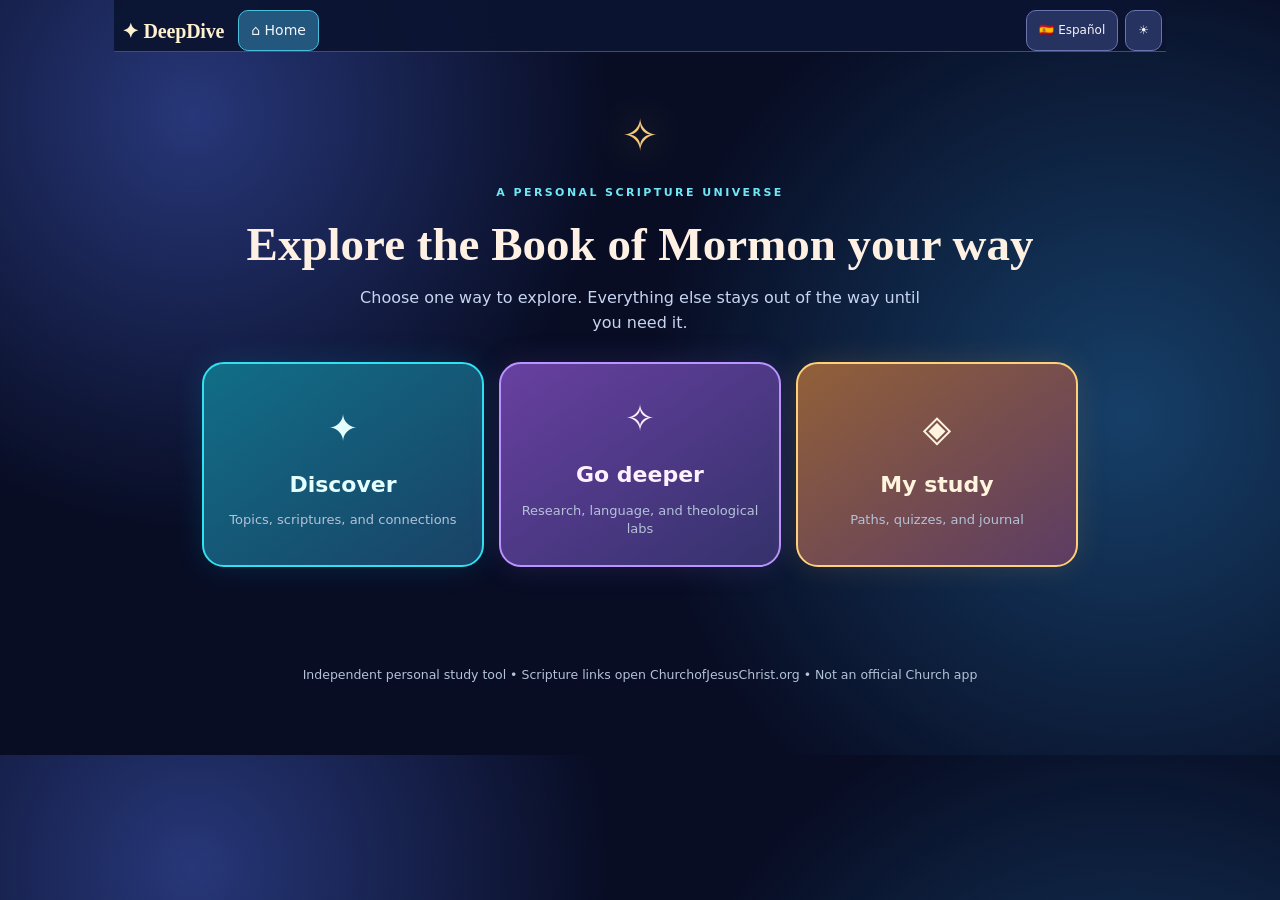
==== commit 6bd1f3fd: "Cleaner, consistent layout - One sticky top bar with persistent section tabs (Discover / Go deeper /" ====
--- a/index.html
+++ b/index.html
@@ -29,7 +29,7 @@
 <section id="journal" class="hidden"><div class="panel"><h2>Your study journal</h2><p class="muted">Notes stay in this browser on this device. Export a backup before clearing browser data.</p><input id="noteTitle" placeholder="Study title or scripture reference"><textarea id="noteBody" placeholder="What did you notice? What questions do you have? What might this mean in your life?"></textarea><div class="flex"><button class="primary" id="saveNote">Save reflection</button><button id="exportNotes">Export journal</button><label style="cursor:pointer">Import journal <input type="file" id="importNotes" accept="application/json" style="max-width:180px"></label></div><div id="notes"></div></div></section><footer>Independent personal study tool • Scripture links open ChurchofJesusChrist.org • Not an official Church app</footer></main>
 <script>const TOPICS={"Faith": ["Alma 32:21", "Ether 12:6", "1 Nephi 7:12", "Moroni 7:33"], "Jesus Christ": ["3 Nephi 11:10-17", "Mosiah 3:5-11", "2 Nephi 25:26", "Alma 7:11-13"], "Grace and Atonement": ["2 Nephi 25:23", "2 Nephi 2:6-8", "Moroni 10:32-33", "Alma 42:15"], "Prayer": ["Enos 1:1-12", "Alma 34:17-27", "3 Nephi 18:19-21", "Moroni 10:3-5"], "Holy Ghost": ["2 Nephi 32:5", "Moroni 10:4-5", "3 Nephi 11:35-36", "1 Nephi 10:17-19"], "Covenants": ["Mosiah 18:8-10", "2 Nephi 31:17-20", "3 Nephi 20:25-27", "Moroni 4:3"], "Repentance": ["Alma 36:17-21", "Mosiah 26:29-30", "3 Nephi 9:20-22", "Helaman 5:10-11"], "Forgiveness": ["Mosiah 26:30-31", "Alma 36:18-20", "3 Nephi 13:14-15", "1 Nephi 7:21"], "Charity and Love": ["Moroni 7:45-48", "Mosiah 4:16-19", "4 Nephi 1:15-17", "2 Nephi 26:33"], "Agency": ["2 Nephi 2:26-27", "Helaman 14:30-31", "Alma 12:31", "3 Nephi 3:21"], "Justice and Mercy": ["Alma 42:13-25", "Mosiah 15:8-9", "2 Nephi 9:25-26", "Alma 34:15-16"], "Revelation": ["1 Nephi 2:16-19", "1 Nephi 10:17-19", "Alma 5:45-46", "Ether 4:11-15"], "Identity and Divine Potential": ["Mosiah 5:7-9", "3 Nephi 12:48", "Ether 12:27", "Alma 5:14"], "Women in the Book of Mormon": ["1 Nephi 5:1-9", "Alma 19:16-17", "Alma 56:47-48", "Mosiah 4:14-15"], "Leadership": ["Mosiah 2:17", "Alma 17:11", "Ether 6:30", "Mosiah 29:26-27"], "War and Peace": ["Alma 43:45-47", "Alma 48:11-17", "4 Nephi 1:15-18", "3 Nephi 12:9"], "Pride and Humility": ["Alma 5:27-28", "Ether 12:27", "Jacob 2:13-21", "Helaman 12:1-6"], "Baptism": ["Mosiah 18:8-10", "2 Nephi 31:5-13", "3 Nephi 11:21-27", "Moroni 6:1-4"], "Resurrection": ["Alma 40:21-23", "2 Nephi 9:6-9", "Mosiah 16:7-9", "3 Nephi 11:14-15"], "Family": ["1 Nephi 8:12-18", "Alma 56:47-48", "Mosiah 4:14-15", "3 Nephi 18:21"], "Spiritual Language & Idiolects": ["1 Nephi 2:16-17", "Enos 1:1-10", "Alma 5:45-46", "3 Nephi 11:3-7", "Moroni 10:4-5", "2 Nephi 32:5"], "The Divine Beauty of Imperfection": ["Ether 12:27", "2 Nephi 4:17-35", "Alma 36:12-21", "Moroni 10:32-33", "3 Nephi 9:13-14", "Alma 7:11-13"],"Caring for the Poor": ["Mosiah 4:16-27","Alma 1:27-30","Jacob 2:17-19","4 Nephi 1:3"],"Neglecting the Poor": ["Mormon 8:35-39","Jacob 2:13-21","Mosiah 4:17-23","Alma 5:53-55"],"Racism and Prejudice": ["2 Nephi 26:33","Jacob 3:5-9","4 Nephi 1:15-17","Alma 26:23-25","2 Nephi 5:21"],"Economic Equality": ["4 Nephi 1:3","Mosiah 4:21-27","Alma 1:27-30","Jacob 2:17-19","Alma 4:6-12"]},BOOKS={"1 Nephi": "1-ne", "2 Nephi": "2-ne", "Jacob": "jacob", "Enos": "enos", "Jarom": "jarom", "Omni": "omni", "Words of Mormon": "w-of-m", "Mosiah": "mosiah", "Alma": "alma", "Helaman": "hel", "3 Nephi": "3-ne", "4 Nephi": "4-ne", "Mormon": "morm", "Ether": "ether", "Moroni": "moro"},DATA='H4sIAO18+moC/7S9W3LrVpY2OBVkPXT4RFAnBPAq8sHhu+WyMx0+rnL82U8ACYlIkYQSICUzOzqi5tD10oOoSdRQaiS97nttAKTk7O6oi49IcGNf116Xb33rf/8//uX5X5ZJNh4l/3KEf/zLr9sy+bZq2mPyZV0/JfVD8ufyeVsl31dt8ktZPR6S/LBJfqoOVXtszskX8Pd6XZ8OR3z0xxKexO+38PRr9VAmn/Kmyrcj+/ChPjVJWx/aUVKU1eExWee7XbkZJZ8V5U3yWB0O+GF+TI7Qj3K3Kdvjh+THfJ8fRtD6/lTuRtDmnhuknn1MsMs/1s0mec2bQ8udONbJpnzOG+jWibqG7e3wR/DvH8rm1Oa7co+dWOentkzg2+emft6WbVUetwmMp6afPJf1865M1vVhXTbUN/i0ahIY/99P1fFM/YCPzklblk/8WpiY+kyj3cEUfEy+L5Nj/oTNHrdNWSab/Nz+z3/838nfYC4O8MtKX/ZawYDhoxYnDx6nCcv31e78UVZB2sEviqbE5ng94N/YFr6iHh5qkj8cy4a+a8o1zpZMyg/la8tz6BaSB9meHh7KBgbND5zp9fSjTX563EJ7LT583273ebnDV7/SgKNnoR0aQ1W21FVZloFB0w+j19IP8oeHXbU+VrBp4FdDv4HlOTWwiNbxY5O/lDvt9brel2Femkf4fY59l0mFpXCz2ZQFDCV/zKsDnIFttaf1g/WHnXvY8CKWsv+KE/YDPsqTdls96+tgR9O7Dvle+5Q87/J1CUcK5rd6OO300aaGte72K8wNbMl91ZYbWk5+Z1vDGWqOW2wBdgH8Ly5bs6Gtyb9y60gDXCU1btikhi+b5BUehtN3P+IvR8lrUx9xpaAp3hkfkzRJ8+T4mHxZwZuaCpb6Y1IkPzf1y8cky5bpx2Sd/FS3cLKTdJkln2X/8x//1/jDKvn6f/sqmS2W2RQ+mo6SbPHhIzbzfX2ocT2Tb3PqAkkQ6s3HZJN8c6hbaCalR7/ZnNY5rvUKHsadP0q+2sIsw9KMQP60z7ALqgJ20xH307GGI78Jj/5Yv5R0dKrDx6TE9r6wzbNKvtzBhoFurJLvapjN76qHI+7fj8kDPvkLn4p/LctneubTuqme4VSVMFm/NfA+6D8+nOVh6JMV/LuBLXK3HMM0jGkexjDocQ5z+Gc4CulkOb5dJRn9kU2X2e0q/Hy2Sr7Y7fNkvEyzVfINzc10OU4+S2k+PyYTbSbjV9HvZssJrkaW/Cuey2yyTBf4gq+2MJvj2TKFN/yAMzueL9NVMuEOTKCH0MQ0w+bH0PwUlusv+0OFMz/F9Uy5BXjOWkunyzvpIrR1i4slb03hb+wntpRiU+79sPjpFD+ffZCezGFHwCMzGD0t8s8kaY8wsT9VsCL1gSa25FV4Lg9HXBL6JfwmXUB7c2zv7oNOJM389yUco4W2ed82OV4OX9aHTf6I526Ee/4vNKk/wo5rV0EYfoTe5s8oD1MRrEUJd0/bEY94JPgC+J//+E++V0DKkxR6qajfefJc7eDs4tMPVVOKMM43ILjh7ML3hdyifLusz9DS93iwczjXLW9EOM/lsdzt+PUgrXir0V8/4ZbVC9RuKH6SbpoTbe5I1PMrqO8gFdenIwiQ4uyE/RcFXoqz29uk+Lj+6ETBNn/BdxclXivQ9YYaLpLHut7sQFwlILpheWDhcFpL7HhyD1KrhZ1xpCsB5NO+fN3mKOATFYS7Mue7Exrbn+E6wF+vWCfgN7b4Rrjkz7ALBuR9kO/wc7w+R8mhfClBOJV4puOOb0Fe7fAtL9A9u+ZIQZA+SSOr5Fzm9tttDldN8giLd0yeDvUraCWPJr5xAuhelusemmhh++BKwBO0in5G9nj35bCJw16Cd8LyrctyQxcb9ER6AZs8+V/YD/uZ/EjGnqPwB9XoxLs6TCBI7m213uLd1IIy1pqW42Zb19z6DW1ZS/j3N4/n52OVH6AbY1DmNtALHDx8JzqYdIZfJV3ESwfu2FPJa6ifHllrge0Lzb/[base64]/8n+OEjEaJmo0ZCZH4VIj0c9bQScth1eA0kcSuSi3+e4hFq8fkxltvm6PuW/DHXJznQ/LYV7K0zPJaTh7T/BumhjQ6kT6lLB4r/JP0CRgRtdb/koNA9lTqFLAseVj0PsZCuMKfpP8/URHGA9bU+4LWNrydznzqMTPB0dJ60L79iYhNX6DX+Hs0CmqsRvwBK77TUIrb71f56yktiVMKY2UTAM0qNi8yhNQiRrSgGlFcCyfnqsGj6KIhO7QUBCiPIbLlbrLDR23p/ZiWyPaQrBa67wBoQiC9DU/06mB/+GrkjePjRXnD39f4AzCF9D2M6p4Mq4jjBpvExwiPQsiNmmrI2lhNk7QTetDOQKDoWlIO99wxw6nfVE2eDOgcLyR64MEJIg/MAxMtkKDx9OGVhk1Q5oxumjheg7GHrwcFKOra4d9/MuBjuK6PJB4c4bnvtq09AcP1oYJZwFsXGmEzsnuhPcKzWVeoDZL30kz7emAG+FQw6BADoEedEudwpHswDCgTZkcYdvDD0m/RoN7t6tf6YKrxGzhQRWk19OlhnuX92n8umPe2FTBqdrne9LN0pTeemRjByZjg/sUW3ZShBaJfoiGj7SIQkDOl7TZynySoQdvhHtWT6mTVPjtI8wcywAYCGonpFqJIZZv6FSH5YD9s2NNDPqbXV46ljD4nO3hhwo9EmGL53pgnCYBjY516vnHbY6SfZn8VsO9DP9HPXWOBhgSXINbHAQpO3jqSHIVqO+RydP+iRUBHBFdH3IycXlsMuh16o+4SUjriVQ/Ghb0VqbAXw+2/PCzbV5Uxxx0ORak9cOK3yk/A9WxareqNravJHKtY6HtdXzk16BVVy8lW7Bf5sV5Vx/QCLq8AK/b8uBGh8KHRki2rmmFfAHy+xsw7UEmyuyMVPjCBt7lsAX8zEVXxgrOD0i4vF0m3w00B5otPHpG+/gJWv0La4wod8AAwqNy/hOY3GcROqgDoaKpx0OkmM7wGW+k+tX2rqiPMoUgRM/0PpSnpiX7Nemdl+CpQtGYoAcFm0Ffwog/eq12KBqO4j7BD+Hp120N+4Nktk6GVzfaLb6dF/tPYO/ROqmnCIYIk3kQcdTVHsOayRSY0JSrHaZuRdse/2hhw9AyNeXf6mpdBo8g9HBXsn7gjt/orQtYbynRTPhzU/Tp2y2KJZUYsAtZx0DtNlg8m5rmTBX2E8xG7AaLX+w3KoiHVxALR+wDDbOMPow2YqQ30L3It2KrimSRbGBP7lu72Umgv93eOhiFcmaecSjTXOznO7DTwfCFY9cm02U6Uwt6sswmyWcZ2u/Z9APoX3nyze8o1ZZZKqb1lB8BJW+ivh1sLoPmPqGJiZ6D2SgZ36I34r7NoZHllH0X2OI8T77OD2Shz6EZVAuzObST3i7Bol+glpjhn2zQz5eTubgasvkynZO3oyS/0G3y2R0+fQuNLtQhMnZ+gQU0M0WnyPEx+XeaVuzRN/8on9BTAMP5Yg1Har6czpLPpuiZmM7Ci+GBibphZssss8FPoP0JPj25k9Gn6FFBVwm8h0y+n/JD9QDCNQe9jRYTpSh983NTvVS7kk/KpxI1KNAgcjdzMCcpqcrzDziHyWfjW3T6ZB/wVifn2xfPdXsEJQY7icP+lO9p3LfSG5hIc72FAWfLO5uvVfJL+YLt4Wf4YJpi81mefIfq3SRdjhfmVoJpz3Qm0gUsLe6G3LuZ7iI3z0ScO7hl5t4hhX+v8AdZeAKflgWZLmEZcOQLW4SMNik8NcfZ1XZueZJsiamtaUYOJud3EscaTovzZ6HzMlw/uS3ZzyiUyd1U6G9n7K+c4AbF99AMTJdj2PxjfM8Yd8uYnoXtP1Gv1wSnEo9N2Ge2unRwUj1bhQxzYeuFftG1fIp7ytlUU7Wpxs6moknIlhOVZqDXmlMUNpga5yzNL8gzPGTJl6CT6nP8TBS/ueKk+LIEOb0JXgrS7UGH3Dx6czzydxSmv5EyuEYn+LFsrbukDO1Rdev7DUAQvqohO5IbSX7Bby03/RduVDgfUamAC3Hnu+uGqW/i+AxIkl/Du+5BAzipUn42VRLdFCPRGS2S0rlrQGKTkO7qKLxsPcubLq5Ik2N185JfD+9EXISOvZ7va/kpG9OiEpePMOgj3v7qeWDdBCNUoCk1QSHY9zsxdNsWYFGwSmaGL8zdFbOIR0PuJ7aO92iDo5r+xt0Om+RYPVTmvNuv9IKFedmde9+DNbOG5V4/3SRl5KaDL7x+bZdraMA6etXA5ymlK3noWVJYRQtiowS2QXWT4N0A74BtXx2g2zLa4OCFpY4dvPaGptyU+2fdARTyqpvdBqUizTdpzebcYycE/Nla30i7ey3JE/LYnDWeuF8FRw7aPmbkqJ8KX0fnHNSyPbfCjlHyNIBJK1GoI+jAGpHC4a1CIJQGUaDGRxa8hEFH3smF6jQHCNEP8YqmLEqmQmVMiE3hGcbDxZv1DHpuWDGws0tceVKEyzby9Ha0a1GF96akrfGjA56om8TvRYpWwqSMyDspIcw99/jM0xacd3KXJBjU3IHZ0+RwjEJsIZNQNLTSulhuN/R5k9CWFVPrF9gwn8ocLhKKEO7QrpCO4RqVzRFDCNRwjXo+Og3afN3Adl5blJOnABekzNdbeTtG3fGBp7J81o0I+3SD8rvFNjHKTr/[base64]/PrnxgAUc+2pEPslj8EKx6sK6PKBmCzftI66V/tdXuRT0FtPKg1FTew8H3dv2Eqh1+ZNIc3U4vJETTuVpGd6plonqssXWK1Y4SjstKVP5SgFvVVdDxNRK9Qt0VbQg0LMZoWKR3+u3M6bJgaaDyvTEjE/V+UKXH+lM1JOHBSYaaVx40+Dv+akoR3eJSnHjlPv2l/FupahKqIsFsytszI1MwKMy6vhkuMzEl4JUTHsLkg1onU4zJe6MEtPOJGx/YSBmOD97zQ9nCEkGrVXscSafoGspRXOFNnQfzR21qNJYmwdj4yL47NkPvwpsz7VcnXB4PeM1m3Dgj44dN2AmZdDiPk5msBbTwNV9PePoZ2PGzRIbFVjZLZEL4BjOxYTImjBtYQqtopAcYwpywDPTWu+UddfQrwnJJRFTW8GsUFNbXNEM7KWU3gswptAPDRYdAdhsi/[base64]/[base64]/oe0KlIOS85FL6rnkqnRMl0wBaG6+0EgzyDlskYU+uC7wBaCxQXK+H+xW31p16MzXWpBKUC9vS7e8OzPGLQwp6VQ9g9YD2CrZi3YltV+339kmPsGPr0xHC0nr7udZ8/YUTuzwTaqNowbR09FaNr1cPDoVw/iZGMgN2Ozs+GtrgZSJ8Uy/0ExwyNgSr2Q8e2wdpURQerZQ1uIw7vvEH3iEZA4XjLJt6/[base64]/[base64]/TWlYAl9fEtPfF2SuTDH4NmUDCowUOp2iwGDcaqBofSDRJ4+qbNHdPtfSYl4RB2YY0yVXGmEHoNN36BcpMOCU/HdicFXXzzlhcVN+VpuewoCx6IqOWvf/ANk2M1jWeD+xae+L4sGJElT13whcWOb8oCAcrzizBcLJ708PKJbDfrE7j9SwPb5Qe0ERLxtcoJ2nznkhYMNV1awU3BB5mQF/ETijQa+Vnj6La3JRp4lGy8TGw/Nt1sOgP2IGijYp7MQhuMXaJRt7ANjC17WMcYvOS45pQDZWv6aLGf4Sl5JsMdmYoKBtcfmyk945f28PbcV6G3JV7hXzWwd533jE83BYBQFM5EjafYM2NVoSaYYAEwnboeucANjnA1s/uyDmdOwxqCjxHEwZ9tOpnjCw25e0C7mKNwI7GWMg6WG7idjPhVDH61OtP5nHBTDIXdO3K6ie9TZZHO1yabOJqNQ1xjOwqsPyZB0A9WhA+hg95rGRPjKQz0DwREsIkRq1g9HVlQZZ8CyiL7c0M3Nt5ciMfj6Efc+Rj7QX9c+108lWXJo7BiIuddNlLIP/[base64]/N0cI3oA+2ewYjcYgRdx755ffnSM0fha9zVITaG9RQxVtNH6OVwYBRNGdVM5bEoSjaw19GwVfQgJ/J7YyDgvtXno8eZRc9BhcYkIgv5UwifAgD9WlvTORw1owq7md8INhx7SBIBV7SazIBHjh1glW/skXEdwy9y7KBF8KCYEvHC9PoHigk6IwaC4YcGnHqcKyk4QiEHwFiGuKog+BYN6RBxliqvDPSPYeUMY5VwACbViJKtCYMkoZNhEhm/G7k8gmpOVqmQ62xJu1ai1hNVJ6eo5evey8nHQk1EJ6yB0IG1jgHoeP9DncXBrqIGNpH07e5ByOOL4NdyScxOT2b5YRumhrl4L7cF53A2JgiKZR3R0Epzl5MPGAS/6iLm4QMc0mgO/[base64]/XRiroLQlfvZYhzuOcf/koynUYcLBPRuh9LVoxFGwZ2fzthJY5kXfNGFZzMvj+sH+Al1n3BWcvcH4AtpX/v5oyr+fqsbjNAoL4+szqBPYc4yiTmdF8nOL9o0ps2ONC6QKQZsb0o11bURwnaoNu3nU5Y/KKyckgq00N+zWPBgAabqcSm7htTRUSgEdTCPFGBXHVlICyI01VjLjkJPFTjLB3ZFaDH1OJQZEply6nAdlOZ24JFAyB8VyGLusSsYoUtQqW6gFEjBzUzIXQStHEOVc7ZUScY4eNqfBEk4j/lFvbO1WxpZOJk1iJCZDEZRNPlhsJ0DeyABYoP2bKYZwPDc0Z/ohLGbGAaEvTrDdGzLosjG+syAg4TgMGZYnW5hFky0zDF6ivZZpqHCiqcFf4QWJSy5dzyg+pfMInZ/hPdcZ2Q+nzSNF1Fy7AfsHP5qiLElDni0ua5a7yFURUnAV3IoTPnZJvpy/O6XwmVpqlHxr04E/zcAWu+O59VbQQq2gmVlBY0qigsVgPw6eKT2JTquJlaJZwLCBGBmhUGvrgwozr/wMJEaOBkAKOZ1cdSGi/T1/[base64]/RL/5UEs3iTmQ73udFkdne4LdjA2wDn0QOS65Sa+lQtZ2NYGb0AEMbZ/8VVsdLt22H6/bkzs08UvYQKQRkPbHBi4rgq8Sebx6leNGyndP6vylnCYO3nDutMFKLEzAGd963bLK43QB2ZHk/o5VlgH12cV2UcOWQCJqRh29SB3iY0kFvAK74h5RuAchhyp6mpM4QFDBJS1VMC5k2VlkOjgQOpiirUZ9ZJwfvb5F8xWDtlSrkSwZzPwsCrWZxRJT5Z0IGgh6yCv3QPAFDkRpL2/QYFDDTMJiseT6Mb9JYOiwpTESNMK+nNqPMF+vZUDhRpmgaPE19Ssl73T3N8cvyBxATBwrv7FAHQpPpVMHoUR3kk2LSbQlTMYXDhS1I/kprvQWzwx+MsJ/[base64]/6KQb0Ve1m5oCehgO5cvLhFJdqGOiDYwN7cgeQ7WBRFyjSau4x0wd6ebShQ3YrtRHKFjw0F7eaVHOddddjYcv9lcH9IYgHPhO2p0tN+BoF0L4vUCaSy9FpDGXQG4YaIqptRU66wyuzkkI4n8MYuQYLgCQcdW+pOgaRntgzWBa8WB/tT01KFrLfENu8qIT7plbRhRo2mMCkxkxDSahpWyvfGSzjqDIP9Zn0IDPq+QvjCZFj1ShiDF/6gh9o4C1BVlrP8PKIcHThIwKC5iMR8nUjNTxhMNWfy63FFRE3BxlnqVkmqQOWDdmawET8/BCJAsHAy/Qmb/k2Fex2FwHGdKG0cJNxQxJHGkx48RbKhnj9j4SLDRAHwloN1OgHZME3WFuGM7W3QcfWGK7Vzl4srHmM70BSSzMOsU0wjl2JJ1hYBUtZU3Pmjvrd8zRuRk3G3Mwsf3cQar+zGcgd6/8a7nesgUODedHtipdAA+N8bE3ue7U5Jo7k4vGN1lm5s8eTBd/gEuhkxwLO8bOMiqnaOwg884JnczuZu9nQPyBS432ZHbFV/cqOUGX7je+0v77vxIHlHnlDj9K0lT9WNI/8PHc4WeIss9dc/h3BztDLvKQO6wKPjVcdlNT5D0j6zPYAOR9vqyOZ5O3R66/d0q26sueGoBvDvIV0+On9v1adN7Xo1E30N9w29g0tgwvRZ85TiP0pTuJFEYZnMjpG9aTeKnzV/k9O6hV3ebk/54BiRFnS5VnmglZq4poWdqaQik6SaK2I+WHpfzgHBNcHY/fwXnBT21IBJDYPl+Pvn8oR3iHXFxF7Bpd0AJvIaymvoz2AunZtndpkeoCw26bABCDW7yyTernphKjzfyilGfoN9n86iZ72A0DfgPuP+4srpIGhDFwQ6ijU2vdz2E2qZ8t8nUEnqP8BXl+CB6BpDXo/rvcL7E41eiSTEqPj+FPYtYt/iJvDZuk+escu/WhVlP66E1Oy+rHgAMeiiCC4jbmBuSojSSsQlifCC6ce+Aax09g9/koWUMi8O4SURDHrPY1/zD8JqiNjNvFeEuUKmb8IxH7SGB5jKMg/LmxfWzP6MzCIC11+YzbrjM415fPk39FN9a5DIZuxxLiZCiSVzVr9IUEKSn2d8YAda5IRKfhn1nGEylpVbafqx1s4WNz2jhGUJS5YfcyhWpFfjFR/mQXV5J71/CR+Yj56p4oorR5pVzY5/omMQTASRg6BDEPv027v7VfhrSbAYQB3xBmUOedWMUy+R5mFhNujqCUtm1VOF4tN7aBkdnAPrcs562QnEne3955bdaI7tbATvJQPaB8CWF2eYIEI325kmxk2CkEwIO3aBx0IsoHPtxKj1yHyRgNr5J1grbL9akRDsDOfYQaOhiA+RGUEYxM/rVu8j3uqlpipH+rYRIt+moJiX206x+LR3ZS7YLKo4vzoxng8WXvsKI4vmDt5/+EvR/b6aih4fJVtM/yQEdIrCqjeFmKzrOyGMpa7FYZ3qFMVgdNNJB+wDXO2yhzzvidG/kqGiBa6ohuNGAQBXA6uc6x6OmA6gsF6nnx+VJxlpvFuI7876C8iakpC7ltEMMyUrOYKXwIrAtaz6ZB5QFBpUFQ5M1eYF0/g4TP6y0FlIbjZytKNUJVmINGzlzJJpFBNDG6EaJHyKaSzfNSIm7GLJ0JB9bmFli7jUB8KzMLx0tN9ELLZ2a5RGPLhssQGZcZpQiajgu8YcKrOAGMCUa/[base64]/SfieQRYD9o1oTrmg+NiHReL7TAD1+lQcP49El0toxvuB7pja3Zd422luvTtpo0C9wOTgYqPoox0mzgkNl5T9e71Sn8qDjxKNHBD+DB1EEudtgDy2R7rHOe2F+si35crg1QiMb9ugcsnC7CkiY75ckhB4kskdTQuEPLVxvMcMFtQo4QI6oCRV4k/SUDYRTIrd+piEhcqUaL+9l3yM1QTmIdhyyoH8yDMFrBvEQpl6vlZudkeUwWzR7aCBORMUJmer7AJjriLy+ZLATcVEs7hVtoMUivfm96wxZvpnj2e/d/0xx/[base64]/M9pG7aWL1ZeslLn4GWoowTApWMTdJKX6UypFAopNYNSF9yp/NU6hbG0D+TcRE4+iT7sBwQhRfF0DjMnTlJDgwC+L3RHpG0wIV+bok8ypgoG9BRfc5v1JWmEc1U2wkC3gEgl8AOaZ4zRk/[base64]/k7zavjAd8S8SschOQYwjB5ZJ/uQnp7sRey9eXxQID4xh7o44EIuJfO9wXEvcxs0X6QW0FTmdC3VEytox9gaNcXRTjipMzvtvWmOOpVSlWsMlbGGquHA3flwWr8BT8Inwa3eVsr9/lBmmL89bS2xApm2rxB6pRgbEqwR2SJWLhtMlM7Zq7D13zYh0wbUIQ+OfTngn45prKhjC+uxUhPNPxnSO2wIjZXFn1FoLvu1tw7YxU6Q9p/n44gQqL8JCfTwcQR6vkNwtfYycYkHm7nHAe2I9EMPUJZvXIvlPJjfs3J78s/hSMl4z4HtkutNy9kC91IS5ohp5LM4vqYSB28od8jWDHZZpxZM8CXtPAmoLhO0WHLngcTiJwBC6sytTTBI5TtbPunJ1F0E2Y4f72Ft3snk8MUcqDFV9GvmoS/qyB71l+2O1c1JuzzyVBXeWM4tvUfIojVQi6ZqcItF43AmMBqbGrq0Nr6S/+cBEQAkXJKFKOw2V/bMq8PTXnDjgrj5XpSLnv/ST4gO+NeTxXd32YAc15xq+fyrMJcG1Pta4AVeA7PhZS8sYOjOlRPfFlMFJCuxJzJI7vZ7zYGTBOLmAONWIy3UjbFp3e6MPdckY0crTstC6Izu8uhsHK4uuXKdNDtSuYKeL2aD2gfsRQFLaGjL+8001DJ+KL1TAMfIV7ixpG/kOBwnGuijURBwLve2QMFuIzrRuJqflS4FuRc/xdfO9aWI8vO+U0UW+m5ZfjUt4kHXtVInfSt0uc5GZoW0RsSxT2uOw2mTohlr9s8LCAFSKEhAv7sVUiDIkOkIe0d3KR7ejO7zFlQZduEuvUfHhb7NUwaTvV0AZ3R/d4Rp7hm6Q/m925XLwZBd1LFHRfDkFmH5jGw1gKaU00lKAUNEYoQLE9slID+XyAKIqWfw6H05vDbgnU0sF5TiSqdMn04UAYagatJmndXTM5hfDFHCL7TswMVXB4p8tIDd+tQc6UhquicboBWjzn8my76GYQlyJ+PHiRhJJEaKQChsQ78zaAGkMvzE/hqtgl3oUTe5okdhRTeGtWKe6HiClgkCcA3XzrssIELLYgLDc9BsQfO8poW1b/cCKjRd6haDrUcCV/SJ8aj9KCd4g4HWdvB1ICwRt7Xx6CRTyYXzuK2O46wM57wXXS1a2gsotNopUsbSqiATslFFlMIjgeFtsjH69FnbrOOdDCM4FoPJ4HeN+qO0ES7HxAkidaSguLnNqotwrivEBghRDS8ZVbIsSkPsEG2Z079nseZW2dKGi2qZX5hSrDheTbVw7kFiH7973Bqs/Z2nGwyUDiHwbYrwsZwYBdXgen81KRwTALV5AkecKhQeJwwemRnEiNP3pMoSzzR/JK88+0IICnnhL5YE4YK17YQd5cGV0HZeycSurUUX4t3FkOv+NfcKR7X2ZBXY85Iw21duJ4xi52AZEQTqh2Lcme7DQVGb0BzsUZhsHlRpGHSIuiIe3ogUHyV4Q5t7F//PnUtCeCMgiQieIGtKzzN4Q1oua0Th6y82PcLTM7Ip0q2eHCuPHRfJvGEbluyhIhFjVixJEzqRmQUdIemYHpYkkVBvhdd8tJqqYUwzn/0sDdUP1DbNqxcnyw/F3ZvyixbGydzihJTrCR0uC3DYlSVyAxIwb5GW57R+IyD8ltM0evQtYZgwQ5ZRCMJ4xB6qzBs+MZM354qytTqwtmwoW3MFqGCX9yOJiJYVMGGRigELgTChKArbuZnUJFrtrx4ioSyYy4bvTfAZEGb6drvIX8hGQCeQRQblnD/mQqhmEqPIAJof0xhdwyyRlm8J9fIm+4lP3QDPZS7/[base64]/dtY0YtiFPeJk/Xa2XaH4J1QrchRMwLKwE+OoGXHO9oU2iFeIHGMGo+UfOQuxS7H7HIXQlBk9vh1AmOpVXfjrqnzjTyv7ZVALH0dyCgshLsg83EtWoPhA6LDV/sS8hGfw9ohhxkUWShFiXpHXhRu4czVJcHIesVrRM8175Eac7IIPgRlhtvqGkUXXmkSpChR2lWDTo5XOxFNBUUNBZauiyOya7Q7si/fAxJEH9e/0q2v6vmI3wivdzJTfpwjE2TFH8Z10AXWEEFdj6Ai2ZuKI6Wi3CCGjMgkZmgYi+uMZYVF4MTIxvnilww9TuBdHlTwNRRpSNhdg5ovBYIOhQSSgGiDnWLl2Nxizphxo6/IoF3IWC925OMhs/cqpMfNxuTsFCjelhAMyiYWNX5+puICBV9PkmUwdndPjNFTHdjznISMDCOcclOd6YItn/jyfQSMBEw1ghVgszghTocjYOBeAmsGUmuGUmaWSMjc0YS80YAyuM0smWY8V3GOnPAClQ/2T5XEUHNulWnbYK0xfqS680Yd4iMc+hPoDKcAz6hvTL//d9ya03LsmDvPbu5e/MEiUWk3IPbb2TDNfUDnwp48YuizrSxiKqAfKqhBTYKEIRAYleB6y1jdhrPkLJCdL0MYsmcVi1LNJKdgGM7LsH+GYndjEhMUWdl68fLfd2E5AGh03XZexzoCxZlxn1eZLkrZoAZiQPpOTQFmAd1xi8EKF/KI1415V14n3tCAsMuC047x6dtoyrOLuy5Z7qOQxRaBVngZ66t9DEnVm1azPoe+spq8mqg4SYNe+ou4S5rFUnOGX4ewGsYy+fhPOOmMGEEUIwLQdFzcaM9IL7twzEi5V+PbTEwhhWPW3A9keHBQFX+PJth/Z6iP+6SBgzmwkrOAmPDeh5FHcEbUqLCUgJoHC1PtibCagyQIRxDF250JGcIcCy0RAQXPlkfdph5NDeE6UblrPD1SjOkqr9hXl3teyoJ4QfmKTAejmsC6LpnTeB6cWR49haR2502iIRv52av45FgiPqryV8o0YghXS8anbx55rxiEqYqt+U7RMAseEkkvMYoeBe/sCsS83i5DUsO7Yc51q+lkqJHgSGG/BN0keS9egEKJQfsx+85p7AwH7aYTGwCPlefdwjIQK5bgh6rEUPOaeOwZlcyeicC7de5DHA40MPUTKSQBoJzV+7DGrGNkcljFUX/wJ29la00KIkCN3miqttsPSvsUYOc9+07NZgzgIklOEveSOF0+OBuxwbuueWK3Xm6XXYouTqVMLEHC31Yoq/[base64]/9JUjxWlmYXqWuOlleu9lapI+rhepj/zBYK/KtkcyKaUvSNFt26JpoHamDMXPRZ5Zhjjg9lPGA1hkCOi1h4vlV8KzOHTqEwuc+ATCQO8a1+3aFiJvecLQCPXPRWkJiwl2i1a6fh27HK82LiYUZ4VIuiE3iKlAmJauSx7azqKIboJo3rMGLhXhIq+4zFzWDDwcE75a2mPnOLf893JtX+Vt2KGCV5WJ20aNsndMlOq/wu7dhOIOuZR6ltUlM2y7aY8exNmlSTeQg6Azcno0r2IDImwO3HBlKmDqns7k2tiJldmJtdsiQ3jnhGppox9TL7AoquuDZ2FVDYsi4auBHRpfyugehAO6iQmJCIo5xRhb31Tee+mKK7eFSGZxPw5eb7ufeoU9XCxTLtUr1HeD/[base64]/MW9YxOgHTIM/qWHtQpc81Ga6/Kdc/u88HtklW/3Gwk3LYDFsAfqNNK4E9OTXA5H6rSUmnzsjwyABaxPOJ67cI2ukVIhwKnoOsh+J4PogBYaU/6Vopkk5847aZpOdfzdbCacZOD9oshkg1HheNaBZ78zCvLf7Qaa0C5XiL1HJmdR0n2nj/wQuQmxKTI1dQ9csNFi9+s3er0bGKckUXtRu5GwTC+AHfqE1dcrd7qOIX6uZQytg77EVUrfqktHajV+jT2eM9m65R+0socvRQnlxx7qT46rTG1x0VKJHOlOfY6zEFxLwW7PaP9qHGIIA4NwXQNVuYDcB7ocaWa01VbkTElWFyF5HW/vhnduK91wDjTSdP872jk1LdXrip+8F+7am60TytUP7jmS1zV4GShOVfmwJ2gT04zqAKWIuoFGU10+PUvLknJAUjr/SWi5CjaTL3bkf7c8STUjDnECMwbR1ejnMNwWC2yoimKl6qrxFDXIaYbqg7nOU5CQcagm/CqLh3vDGoHpLd1UfQ0e0bWohcQPk6gDxaXTDcjPSRvDCz/rjqEL6Fto1w8S7osQUxV/pwZbNWh4zEB6c4v0epY5LYtj1zCs/w936PBINVRPk/uHMlM/F5NU/3v/0r6/Ekx8BMU5Qut5HT310e8bQ7xVwS50HIRcXtgbHIoBQnKx1Lq6od6i0DATgEx5T2/46AK6PeT6SiZ4ldovOU7simI6uFX4i7NlhMJb2E8B2zF3ygchO/CbW686Skh7wqHuxMT5icEdOSPcGbwX2e0XSgvLCMG9cwh9RYRoXpGPRrk/J95eF/yGVammruxTch6XXtSDzHZpxiWWwTTfLFU+B9S+2vsSyJVSqbPEEYl4qfSWmSTcszyDl4+1sps3/B24aAYR7omyK4YqgIo74e3qaZmU43NpsJcO4JZYqA3YGCHdw3vmSOR2Vi1ReXai3OTMdcKNzP7IckLTxADBoK8hTCIGEl7RKjin/ocA2/v73Ks6jhOjQ07yXOrNNpNIEXoTUjA7jG9D5e6KX8vm3VFLjhT8uHy/vwNxmG+4o0Gu9e2uMjo+Zsk/GLEM0Vcf2Gi8n6ZJiEukRRmFOgYoEEz9uGEDgDy1tcbV1y3I1ZCtR54u8Q1RBMn8S0RE2eeUMgoXCbsdhSe4kus/BIt7OT/dBrt0xJblyiY2OEahumQVHs/nIKRsfjOuibLDN5RSbBbao08DJIWr+nqdLTFIcZKyBKLbFqC9ZmZ4kkvem6qtj64zCCWvhdKhw4UDx1UyaRKDnlzlQo9ZiCeOoYbzlI829VkCRtnIeb2Sn2Y7VApLLAih+n6GPL3uSWeLKrsNepT+o8kIYcz+AdTAuLb0/Xxsbaeuq5oGpXwbQ6seaDTECd0lM4nsKL0rbLhMTFBnzlngKTMRVU9ieLHdyCYdpbJxRKT82YjznDfvkfWOsqeUHeVPQxCupMIq3TIPxui0DjTJuxbpEyHOcSnIImlm/Klxsoe6JrAL+EzOAccTv2Sa44MZSg9N/m5a+D6wtxS5nx9kziJTeeDSGe0qBz3CpFDzP0C+9yAlGWAQ9hF5FbMB9rIvbUvfR6X8w4W6BVpNSJaUFuvoRsUmCgwqEcEBG9sLN5QHGV1RBdelskbqDxxTchnGggyBxh3AgUSy/Jo1ASedjLal3k3x4oDkWjBvFn0cGhDe8bHsJWIzMRvXl/FaURcIm+YaKY5s4WKK1g7xrnQQMd6Y1MNHZ6bAcfAgByNzWQzYVbxIeKcCrovlG+je1reiknr9Lk6DTGdftU4Qv2LfS1AppPN7fiYFN7oh22yTmjt1QcowE/nJ48uFcmeDybtx6vk1ZzI+NDkh6fdufsSvvm7bY9cej+7TLsFcrjHKBM6Li+eJPRfkyj0bs33CFZMiB2AZtKA8W2Ri52x2EJuTA6dI8Itd8hG4OvbRCQBA76ONwi2sfk0dUyEHGwhvkIMOv4shciQzoJqDt/6+BYyxXN0aSbRJUMiWq3fNNQOS8d5RDUxABcsLHY51eJUGdeJziQOhhV8p2TRaUhnGiKVqRb7SqV8sHIH2t3MMdCrtYlX2P+xWECXaOE3IayKGMmpvrQMU+DZ7JF0P/Uk/khjz5W8Uiq1XEgAa4K94hDoZJmBnZcRuz2GCNmYyxZMen+nSWuhYhsnh+Gr7vQBrLQslPO/[base64]/pkd2cQigt8MxHT1+NW3AyiUtSlpSevhYaU0yc2m55UZfHEyqM0r9WSU2GlrhejXFMSg+xswxE0ovAtePqVZ3COAN1LbGBUShymbdsgmq6godUucZyV/FVp/JTLoZqrzHJjQvX3qiD2g2pkRRC4xLCFoueRAlP+YB//Z7STCOTIyYMjy3ofakEZ8yRw+yEUs41pwPB5w8+ac4DRUUvERogArNDW4mxPGiHKtaRHwqphAjRWRehJNgwMTuVi/kjNWtJPjE+QMlXSDLNrwY27uVZCbrdB7aLttw9eMYVdqR1pweZcNRB7/[base64]/FW4nnhF6IUouYzbkrYxjk7wZf33IEMrOwsp8+y0Y4Ok/B25C6LiITAtf6vPHWihL29XdFgU6Aag61kZDcI04xUMcm5ltT0V4S8Tu3Yr3K06TwMwV6zQ53JWbHmGO5/IyplrRnwiz2UDG6M1ekKDrYcuYm9G8d5ryBVBa3HUuhkVxvkPhBx4tKIiBExASetVGb1O8EsYOJaSe1J/qY5ASUp2sDzC+OkSAdDnsC51E68iRlvmNrRVhNNWHY87qrqOSpjkfxz7T9oIOYLGM6raTBQHlcvMaX8shZmZiz6gZSNIk5DNe/6Kx9qSFi6cw4xTtuJ8olBA6g6lZ+q0deJ99wGnFQIfGen3NWsFv8AZ2BHEbmWpWhaUmlBVYgsM3S7TuQs5LRizONFkr0n4YjylYNTXyD8GP5tyySrhCQwIQYu0ZRxmUmvqJxbGD5R3JfWpxsT6jnEiRmUidhE6/5FpCNFUQDxfliEoLw3VoKWg9WSUSJ5a5jPNFkzagUWhb+H/rITzOFtOskBVL7ba9yArJZsu2LRIETmzMtoeusrMkymv2Q/1mUzDQ40JWnf6nhl04ONFc0kqqo2dJYlv85ZumnWBnghXxXHO1ba7E1vVFkdjnt4Cm5sFNvUWGDF63KIW9FT7IO1+5TN2yfvg7tm9FnDZoQXANH89OvMAOVSVY9gYkJxQusNukrdk3OwdjhL/5osvFoaxdP4WqXUsw3tmix/t1Xd1LgqW0AQGOJdxAgHJJ81lq17YQB2Q2nCzaV7S4i19M9TNdj4qLmj9ruky72p8I0S2JPeg/J1Upw3fCeoDfuoMiEubhDx3vCSKc4iloGQ1l6TyB4YXX7JapYYvqcn0esEYRh3ldLgrL7arjV7rqO/9ymDmy5Gcx5y/NKTfkXY3GuBuxHQ/[base64]/MOZYFS0NylBkVnUomJyRvt+guMYZRESmX9WTGuW9LDviIGcR3UVttykicmU48IpQZ2Qb48yAIilO12xhVHkIlTHU8che11l2SV9DMFg6t3IFWwsKX4+vmaqpwYIeWFGImmJd8ts+FzP6hxH+uHLIveMnIATFYPsJtJN9bmNdjMJsLUJ/XpNNzHdzqcBQFH/GDFULO/EWnyH0j6pFpoxfwFpAMcncLZYuhDZOLPdkz6c56IGX9GX7pnF3mb6Ln1gnYQQ8PNISj04N4u3GxRAqaETICtnpRbTawT1FMtKHzcvrvLqfYMVYgNwPWYLKOyQj0si/JYiNjsqVQU6D2ilitqPQl7U3zY/TlyaojT96WJPmbssSEYhBaUmIHRnamdrEHmEakpHMYfeAgy1SiDz+3sb5PvAfZcsrpO/Cfv8Ehpe/o7+Qz9+8DktjnZgqA9otYvZRSt1BVHksGFZXpxUgGmxuMaJOssTQA4ijgUcQ2CQY8COCWjSVKhXwcBUVzXrA62c/EzfFbjqzVY2fQWFAoxUrCWfIz1e0iWvig3M+5nxPfT3rDF8+wi/KW7vr7AxUxg0ltmZMQDTzm1yRGeDhY6OvIpYKz2W+3XDXsl3qv9mGW/EqwLYyDkYkymRGK8ae62dP0LZjG0KgoZpHBM4bZH0858Y0WCeuDrZn5w0wzNKgyZuT/nvZXxRf1z021KcP03vGoaStIteOfWH5wDTKbsDhehT9vnjDWOBfrlGJu2HVh0Fgw87zEygT5CX2l6mSZViejSRlLmqDVFPsWRC3VEOPoXYnevcPD7sSswJvrC3OXD6ah+RJnCyb/76y4M9QWZqjNnKFGtQDulhMQDu1x8EJ2d3FHWyCpRSEwuZVvkr77K7qVx8alw2yxJl2wxOQO2fxYwjyU5S5IeIKAmXQ33GWkEOs9eJ3zl1TcoWJoCM98RlEbdArRwlk6hR+iCGavETpzX6oSq7SQsoYdJjrkBpHDMIk51e9kFZS7rNQYwSlM3aKQ/4EqBLPGjIhEaSYMrHM9Df1IH3bSFC9LISciaDbHrNZ1Q/UvRVp3r6vhS1KsTbT1MDoG97gm7IOwJCbgX5mYoSkv3D1LQiTmrVStRT+1a2bka2zhbWi8uv2Yi9tuLjlPLH8CDvkLb3bFxx7TIAiIrXd9UsIZer6wKCXHuiKCexxQoIawKFsc/2o7OYhywVJUQ9vcxsg1jCtJBKM7BWKg4LD5oR6xbVGyHoo2hKG8lIo8zp0ZGxU9Y+NiBIoxTcu06PmkzSQBDVoQ2JCjHmJFOa8VTaxF9ZznISBLtOMUHxF4b6BgJ7eCaOZ79r/SJIRFFBUiX4cUycDyyisujJn8lPdNubCg49wIzimNHDluk0IKnVER4TdLE6088Zhgp1Bh8wgbF8i/EzG9p/A8ZuWAtUgNCrnG//zHf36TM8ZPOOtjqlphfCBCVvIiNPql0pblVOIWmQJgaY51wzV0k3aPzTUY60FHVb5DtO4+b9CBTzsBMQn0ujfyH7uEMDGDInqaNFKZi/OGJoRcGzhPr+XuKLQQtLdMXr9gB7nsiEtyEqoeMdCNUUUXTL04g5wGPgNXw+4E4qXABwerDZQdle2wn3kSxbPl7Lo1oRepF4SiaX1iBi7SR4shwpONMCuOEJhv3tOc/V4HYeyFRiku4YfXKOOa+395W41UfmrlmoPFTqJcZl6Sq01R1VFXu9HhAaR+QO6PVIRkjpHLNAfxioTgb7muckxzUPYT5wZyxPiBoc+YBE0pgLHewGE7dlYGIQL/phRcrNDICEO71lifAtBoxagYDu9UK8OI7NXs9jpQrhLRGHX2RVSGws18U9ro6RgoqQo7Zg40kFAYMo+7fvXX/S7/kR4zH7kZTGNU2lxYBOxbF4Eo4qiRMF0wa/mfS66Yexfgfhnr3WS5rE8cn/qE6o78h/SBiZAkjjEXiav0IhPe3BP0UfWsUTImNXsa1GzoxGSUKFXhKjI/lcH9I/EwuujMV5Izg2g9ECKHtqLiwpU56BEHkAYUIpYFQ26JUYJsihM1OMBugm9mSGzCrBNVqfQN4cxjHapDLO5X8QkI24/4RWUnyA+9+O+d00+l0LkhsQgvBX9Ip3yYKmOGiVwYAySzOxslkwCRdFluY4n1pR+UigQML1iDBaM7KX6In4+JMLEw/[base64]/qWryxf4CRksJKqry1nNzHtQnbcpfiJlBl6TeB9i7f/DZBbW+CCRdrjX56YbK+HKKUHtqGsP60rfWPx4WkVYgZJNO8ZpYotRvylBG6RTz9dByQ1s7wqaDiW40YayGWSc+8RspyC4fPVYPdh34qoqOq5FShHFrcIEosNMFkv4+1jDQwQmMYxxW4eaMSKiClKJKS7VYT60RNvBtRX/YreeVndpexTkCqNHIm1AVodw6dqxinuANJ3/2KHUc7NfDEiPu9CxKyesbpER+0TFJOxQgZjD07NPcIITu9WzIGQ26ECJu1Mc36qD46KFeWTo8D7g1xsy/6LwQQcGhIDtWTkFneCAGZVWca4RTBh08FcgwSEUnRNNa6ehRCunpJc/GWk/vqF/ZFfXODVZdr/Zlr6iU9c7KXUlSTgjs4asbhmIW+fqpx+8p8J6h8V79XVxfpm5bYkF5zDvkJOzfciUPUJP8XyHsCCf792R7IsZK7HXjRDoNuVN6YFc+xGz+xHVIiQLGQSP3BWaLGJGKk+y21tKDDYoYFoBDQGAVih16pGns53vmskdRKmvIFcXMZQW+cZxaYy9le6weKgu/OFrRqDHY+6GTEsDWshjP9Q3Y5QfsPT+povsaoZNgvBGAbWGpnGAp7VE4k7iCFvuqsAKa2LGEDDQnRq/QMFXBqg9xTxQfayeRI4hhhLnx/hz9LUKxrcIU/zAHJNDoXheN/[base64]/iyJNPUZNt15V8GAIi2YLCKVhJKQ/MdxxTmTKZ3XiAzG5BPHVKRgjq9zctBYuXxmpIWU/GxuhznDSZaYwJWEL0PjVriRKlIt7AL+vDJqcRkoz5C831j1zJXZ/5FPQZHN1aXoGE5i5hauwSsJjykW8PDLKQvYjBJWGZRJKJW2GNuP0QRnXHPcbo2hdFQ0N2MEWYLuWun0RDUjMUCTymRnKxTF0CWtbJBYuoJ4nQPOJO3JjxMqOx/AAqYIsEGRWqWl9WDaWZrDqfiyAgKKXSD6apGbcYfhyHdZsEu9VyuW47gcPeq38OPOeEa6BtLZEvZJSXSUEEJ9pJCw0+fl0SnIrT3k45DPpbLGBAhbYtGJjNXQh1wqawlgXAA0E6gFQ2W+hpusXzx/t9rNt5LLbkYoLxxmDRTW7NoluYRYcmKpVLmJt+TmL+SxBSeZE3OXr3zrBPkx+gA/lhFVXL68iFwtrgHGgGNge1yD3pbAFZOPebTt0MudXkN5sLPxpFtR6FFYpxJ3mj5La+imrUXu5NkpG/cGJGhpZZUv0leiEb4EqgxbMFdPJJXBpej17jsQY1eCfWcdDJzKUfm3JOI+4oIaDfvMIlv3OmGtl+sPAFdENLmg8gQ9ZSeja6eDuX88hpjzrTVAmAfhnWCPQCVMRMtQOTT+5R79bcVnvKh6FgU/[base64]/CIut4oq2gXLTIhXLIXejMhheuyjCMxwY7iGtDLWytNttRyqar6iQ4hJNXlMn+Yv+ZwdaCWp5O/[base64]/N3QqhZIi9d4aHxDI6xaOZ7q+cNO09Z+lGVR4KVWaN4R7/ETe7JpS8JjuCGotD16rQhSepcLkmqZLURN7Oi5qJ60e6aRZ9KA+AGnsHCKDQPTUqONCJVoJ8yLYCplIQi1aUhKIqwevOPf7P5f91/5VXNaVw/V7+yLXb2pHm/6Tfzi/LlI0DC2ABhGKlKne/vF+KlqWyV7wBwhyvSZgD2HxlrGmDeX9YMU+EpiP2VVemqTMTULVAI1mhAlFbgO5TmPry5Zn7fNNpw0KUGVEQ++GUDyStHnLxh376DkEBoNbeBXEIM/on/m16YqyjZQw+sD3zn/t0tOGy8nmUScmM9ww8Y33l6BNgNmco5E/a69X/iWotYeo57APgdZ6fqxDZZj2H04y+l0CNlHJCczX3ZNmDyIUx4ZOiQdbBzSwejX87CrzYQf3L1mIW4scob5ZKViI+EopjJcMgK+gyPf0j73W/E7FgQ4fDhENQZzx5wqOJedNkrmUg1uywUPbjuGWGqG2F1kiJF1jTXicmNzDQ7PoDmjJvzf/5WgMmz68WVmdDD20P3OziS+Ragy0xl+XoJJhxkYNf2HK9A06M1bucg2xUjFtbYxFj8kwzfdHXGDN8lmqKLfME9iQ/[base64]/BBiXe5sNE6wW2y3pX5wbtwtRM3bZnrHbsS5Bv8gp9nFo01/[base64]//sUeoPsRV0rfqcsVVd1joR/zISgKgy22zyUip10ldxC1R6iR9mjVo2RnlFcziGahvvT9BW/eyI9pTaHdXm53YCH6vm7Bss6TiOeSjznd7I8i4B7s+qbiMS9l4yxC8o746K7lerMHr9gxDU7e8Fw6HndGadOEFDoD7dF2bDj8nf5El5e7XIYXnx7ZojTmjbLRyJ/9QONO4cJmtKbe1qWhhdrq8WDlQxg2EJo3xhMRofz6Qm8ZYXeRPjn6KEx1i0ai6dF0e+O9qrXJSI3moPcWyU+VcKjaS9eJlvbI+TnBC6o3qXwljD9Gp1v0PdTVUZW1IOOV7OdiqYfBo/RjXT/9SU4B5o0p1/pCk5TujEFcMWigrqZZCMb9XDYPjmoPU8yijC0xOH7qaF874X5Yd025T6AosHPvV4x07+sDsbZrkbDbFYUPxTohrOJ4KnXMqD/fiD7055yIq7FPmIn2zXq94zDXZKVhuLFaUT+IhiFItbwV5j177k5G8bOqL2wrfVU3EhmzaBnP2hxjndjB+Ww5Axt0ilfYjMqNjTEqiBBKDW/OltP5R2UjuWjUpokkxkGLUhz5J7gPjtKbgulBFkuybKlfqaWIYQyLs/2YXd+sm2kIsaYUO/[base64]/lFoZh0ROHFLzLDK0DKuEiIPqO+a2cPbAxZFf5ueiyjwVNSO5IoNI2ZZtGR+C5byKqZZ5VWGjI60JkAX2JpC6BWuMgkIRrlGKN9+IyMxVlDS1F37Zlouk1+duphTtbcGXsUnTOcJlFv2NHdrRrVyFZAxcANW2VZ90p5pS7jnjBsCnthziGKfE630kXUzh/nvkVMNq4sWeI3Y5zr9QkuGFY5DzUpLml2nsrt4Weg259z/mv5mJZMdm0aygbNDkBVWU2BzPILZiq4B1j33Z02+CvUNhikc+ieLop4BS9evK8WAP4ayELL8Y0yrQqdBfvrn/B8E+l0pmMl/mdvXnpMFXebNo1Fay+pGqWp51Ugl7+pYXi9mHti1ctEf4PQ96/m34iv0Q8sw7XAThm0QrZz6xykfkk6cOw7T4ePwhQ2O9DsSIpR8Rn4gGleHNoifby100uvGv5peTUp7SSksfTv0c42C9Pp0ryeUt+euJuOcKtOJX2vFBwhtdTtCEjayw70v84MTj5qvJbw+vV5/GRWL4EEyJIuVwpK04lbdTBdscB8zDBEz0jyhn9vrhOqOv4QTYWWrRQDRyJT0Cmbr4+xDP7ESGD1SyFw9jKXsvg65pdoqLBqMQWj4qMrUCeAUtVoF8tHqEb4fjZdmbwW0/ZsHFmUImxFMHV4QZ6iobrhOvqUr9k/9Hen2Bnve3O0TW5ifq8cIGZLbV4oZk+zTOSF7MqjqOW1XByEh8wMXZ0OQv+pIntq8wCRpXRkmmDenTTfF4DWqul1prIwO7BCFoW514QDqk5VGfTdWYkJ4Iv+iFAdjLn1M3M8mfSBOv0TBO26SHi9l7L9KHmsh18Db63LORbh3KPT7kFs2PhdYxMIHLI/rpt1Wz+xUzqbvIAR1NfMiLoBLatvIbuvCwA5u5deemUkT64kXBrRDckIRbKllCEAtEUjv/FshzsuzT4hai8peiOUsiLjwziPJLChGnCCphstulxppFGnwZb05c9RJIJOUSFZoua9Aijf/YFWcU6k/TaYTJTPRezFq8dmMzciIaj0l0ot+JLFzLXBxZHnxGAuNYShlPB3Cv70ddzTOEWLpEBNlbCwdGJEaX4EWspWrTaANiRYmdY4NFWFtvxKPHQjocn0x3PW4McUy/q7ms/CtBPO/2dW0Yzdu4Y0vcZaZHUkb7UeWNxLPrckom7koX4p2LZKoKKViprXcJi7wiwtGvCaBL8YoYjLaBF9WKGW+eH5GH8jvsYF3pwPp1VGjkOKPvNV/Y1hf6egoJQMRVvtWtuv41iDBwra/ADs69YQek7HZZqm3zWibjmdGf0glRLhgclOy/nmMolNOVEfkjF1Z4M8j+4mtQeRcvdCkEWMN3258Q7KU1Ds0XHaUiNLTmf6kfFXR5Zt7eToI8g/JAUNQxOGxlz6DIsAxuvB6UUppv+pg3SHgOqkBW8/Eu4a6pPyd/SpGC5L/XJ4YxbcFaszItcA6c7i8XCwnlCeIvHT8igJ5xtSA0es32GdY+uOlNEqsvlkXBsMxDqlqpxavcoYR1IajirlRoDzuap907GilCFPUh6ShPlwSP8F+NUzoLEXFtNoXhWLt3twbX1aX7PHI8Zga68jhGWESci6mvP/4npI1xRWllLsRSg0hjG8UMwsrb8rtG3Vr+8poXLf5nTqGt7N8eSLjjcf3tN7Bq7QIpHvcJD3tw1hmdBtElBvpoN71T3XdH6V3aUcd29ftMiO8pOMsJH5ttX6SSsX24cPDrqLCdsZ84vjsqhbJOyT4SQ8gJ/dLtZPUd4vVtrQZWpdl71ZTUK2v5QBPhkyXK4/HmDtcxt1AjfPONIUXum7hn52OCT0dRYgZrPP/w2bsGkeRDeOdRblk7+rghN/gzNGqKBCDlu8Ouo2bQdFzBcXPA1sfSX2vKHcw8MbOFGB1fDR9j+C6OxIm1x2Hpm5bZWIkLLcZk31M/LhjNmCr/KPgBIn3pyF9R12BMygdkeufYqxSm4qWaSDI7KoCUmNc6ZlkoFBzyLT3Ct8aD1OvoIF1lYbV614Q2N6ij9geL5QvUCarUcd/bAxXXVOEgqmxnhHV7Ly2Y52BTYsWED9Vu2FcD5cnoI3oNJQOCp4jroOLVAwskkx+PggIGM/erPQRb+awWa7xo5mhhr5lRzfqjgq8siBut6BYPIh4Mkd8jw33/XOfeYMofZ9BhKR/Ic1qzFbNDiGNqeb8pBzvESDpjC2weUBCEiZtHid6RdlFEmWbYrnl9XUM6qYbvvoa9KURhVW4uwshdhyzFeL4+0jfR8whavpkc8xGyUQApwoNiZj0x7dM84ff0w3N7CkUxlk/cWRRqAunruYXjnJOpJVm8804F2v+IQQ8Mx0sKy1woX0DtwWa4f/G94QOtqTpzgZsvS/LY5Of851lHEJHEHd6F5gvhT7xbjnB6cZRT6bC4MJmLvIQ6qKknMilnfYBR0lOw5TKQbPyi2N9KIkhSCiIu+YxZZ9RR5EChrs6ppRBCXBSEekZhwNj2heCsDItJQyyWlPnpgIczVLitxzPco6cCh0lFqpmOf4VzmXLzrZV8htbI99QBok36SZm0mXBpMu4nlnalVq/oiQ3nABf9ZSCH+oD43fsKICVxWxmEEuIzACt6aTai2rr4mxlOOEfElWG9so82itGcvXKMDPHsaOFQHuh+vupOgr2Co2XG5Y8UpisOmzBdDliZshqgGPDK4lB/V9RernDX32NKbLPOAiVbg6YBYYsfkNcIqRLiGQP6tSuxoxmJeV/qHboKaUE8MD7Sxh4yiujK87lkf2hEmSX/MGoYI1iY/kslauidAb8iDvlKSiuKWYXymVf1aMjwE1EOy25/I7uke3p1lGEgB59tcTZ0KuHL9gcy7JwDVW/[base64]/HnXe7U+2ENfa1Zi6fnnod+LYRf8S9APzodnnoPd10NWFVVTM2HqimHn8clppFYApz0slOHD2dYkqRQpbtUVk5RDjIBDvPr47cvcCs0Mce/xvCxFV+YeTCfceVEmbbs3ULC5I5bV/g2OqMJ6i50tyEHreKo29iMmbmKGF2XyMgR4fmr5BLgLa6dZ0HqQi36bjqClcG7D+THgznZHU8esSwr35G5rEAqdanzMSm9OpQh+EKiAy+kgwLm3oxtOktI3oUVvKqb5Llz63OuM9E60hsIL9zxAvGlpBCaXmDsV4xDKmy/VMP1mqrxuevfWWmGz+KXZfwgX9qu/0fNwrGbvJNwIM9p51u9Men2NPUqcixInUkB9HeTVPk9htPhg5P33xPC6gGmwO/TQegEfkElRX2Fe3yvaU8hU4Vp2DrFszkJUQtpup3NX2MacMNnJSci441AopiDDkzHXV2H3P5rSsmQHy+4W7cYPxi8/vBNoDym+XDlZQ6UZFGKE2rsVI95wkEpS4nKJoFzXiw+yTT7LW9iEg9EVhIJhlY0vo0rGiPgznF34C8MUZgR8aDU2ZrTcxv52YLMEzAd9E/[base64]/ZSRfHPa6cmEKbH544UZTx3scy9fLY5YSzreDPtonHJ4VSN/oRqUjiLJELlstYD2eHsu45Xe8ORSSo7Rlmc0m4AsTdhL3/AuLleBnHY6HlWuh0qzInN9g0MTG4JQ8sjC0N74hL8u1fzFYvFEGR/5G72GIpcjVAK9Q7Cd1Y9oFCoLhTluvuoAZVDsLKXTek/Rqo7tGlCEj9vrH5Nb/3hsdw/[base64]/DjyI/ksoVqsrsiI5iwKZpBrnncPSwTBCnY+LpoGdC4cVSkwxgb2xg723oROl3LSTy51Qe2XyCax9d176SUa7sWz0AdgXepxQclPHP0bFGJW4/ANr8TIzZJv5tLLw8FBoww7QVADeWsk+AwlEEtPC6N1nQedkoV0gJ3kvEmGhHEU3gsuk9itE/kDBfJ86VFuqrjirYnyZ68DNlvNbMqHHYLZ+J1rFJNPSVsb3xh/i9twzwUNUQaLSFSfpdYbLvTOUBceEYiTVK+gXZbcPe9LXqC/lWfDeX3Hl72+6+2pWW+jTU75lxHlaCCbooekYvRZPF/I2vwPESRf7EFWryUWvKs5Y4PWiVwz7M7WjIlnf1MQbGsk1PUtbB4kbjCv7SP3gG3OvD3bg8e6iXBNj47TSJzPvMOJEAj5KzD1H47CuqmeMScrHHsLwMHY4em/UirToD8YST2CVqvVtKbEoxgSiNhwGVNaEWizQ6rvKpkotYQi3CapkE6wmj7TEsiUgpRy+OJb3BqVBpYM3TYO5PucvhTVCebcNtEI8qGaZAviBfyDJcnWgo1jYncOFo0papUuOrGZuIYY1YsmalWyCO/IJltfqhy2cWXJHHcKA+8YjoeIPQUb/mA3qiUB/moynd6s9PK3jhI0C1lhCJpUI5XTD2uCVwbjL6VIU+bLIqRjZ3wityXCGYM1Og4/ltwyq4XXWVTmnJRz7q2imVlFk2AVjTn8NP/DuJD3IkLoAHsNCV2Tm3rf+vTsITH721CKR5yQLQESjj9ceMn4knvK17Ia+qlKhUC097Y33aTeIVYA8kCtpmA8kzworyX1h+SpumvfkS/QaSdXiWwpZox3Z8E+VB6bny9bB+Lf5WdVx+G94mMN6Qgk8EAonpqgheNiB+1+T97SkZQSfbJPJT98TR/G5Z8LjBFEPxetXgm31bf7Fq6dsup8JVU3dh5r1+u/lnvLo4LUBtvwxYj1Q/u+XbgtTL2qdlacGv79JLZNu86bHVFgcyzxAPf98ZV8uEWCWcOHoSCI3XDrXU3++F4sAGwm+Kr9Z7y+oc8MZwr9lr+fXHGauP9SZK68kSG4AUjdsbjb4Svp78hOmxEt8PGARXO2UHfB1MFMM+9KJDG7eWR/bGrRkrB95Kof2sW2365stvT2j/kZuH4gYbEj6CQacZtIiAQbakD7vsiwejVe7OFNDQMgyP9bOV38gjsluyi1OdVySIsjCCWC3Mrn/CaBF5abq4NS2FlvjuIMGUsDDahBnQULvoABIKQ+NrC9I+p1Jon//mzpJ6XnWhjq6ygARLX8uLqr2YJJx+8SQxfHE/WfRbDO7LBt1a08MBoc2lvZmH6b5gNePNud1njxBlSgu9tGUWJvb99dcZ55tldHlWRdsurI7Z7IMD+GNM/B+e6wsHZ7FHPfurLEqPs3ss2iqvc78VP0yzlcBKwH97HEvYfyaNchEdXDIENBtzAbIZaMhpD5FIdX2/GexM4Gm1KNuWL68tA+u0kwVxinZSvRZpCULca3Wr9EIVm7D1U2siEDV+w/hlzYTs+wmHh8GC75VeH8MUjtXzlQTfir3XmFHBlstzJrYNDZikAEmM3QpBklYzJxJmRbjcW2mjNHg2HU0pmFNtI5QuvGRAuxQjAbWhyG30spTsR081LD7FZrmGEOGzMoOkp0ChZJlONuYrzp5CD6Sg3qkNqElPJjzXIbc6P0NIWKrPwyljOjzCCmB2R2i/SWbKmFZDylC4613CobfO/XZD/[base64]/nUKpTNwcCnZkIWE+qqsu0Et9jeX9ZbQVmlOFQfHkGtGEoE5+yv7NJO+3srPxTS4Ne5gsgPKJssigNfUP4ThNjXWdSi67EqZwD//esoX4Qykw+t70VMcLhAu/krqN/dMpjCANZHEVinAxeknm5Zf84FpRWORXAyUs70B3Rh1WM4qWmqLWgV4YjF2J6zE9saIYko+DPodcWYNw7M5Wl8haqTjTkbofh3m5pqcj+EL7xc70xhUmK5occVFaD6gprTiscICvOmQonNYmRXr/v5qWoQKv6P7k2uSsF/erB2STa9j+PqQnZiCzRHLaIFJnzQ6I2QXxFlxJLhZo49G23dCv8Ed4pvAn9QP9gI44z9YwH70UjIjmzge1uqgjh8py+qjHavUCQ8cGh2CelT7ghpLv41KRId/Lai/ZlORWiuL5RFScIQnGK6lvd8Nn4bpAgr1R035IlBpR/mUYlovzUQ+L/q4Zeb6QniOKdsV62KbfiFU/+uM+qrgMpQRLXohKgLLKKBhsXe/sCFwmDiVQ3CCc5wcXXKCeqCNj1WHxHzyh3APqS+jER01gFp6K1j1FpPrhKmIud7iIUDgE0DwmHbcDxoz7DcXTLZjuYulvB9Ip9fe3LrVhaTSRAaxMh5qznoKpIMkX8e0cAzVpNW8S78YZ+XrMjIiJAjuODEsJTgdWlS/kiLCe+tjPEbC8YBtNW8ZxJBA6/nWimLi3gtB5rPFaeQiyU+koO/7d2IjnV/4TP4/A9pyG2LH0e1STRE9mAPbvKFlfjDy6Oqgk+AU7j/wJYfX/5z/+sxPmvhR8iysp4CuIkIfnzmkeIYoDRhTWPcNwStDWb4OxZJGtdDlRcr6MkGlISBG43FO2xCYpm3DI4pGN3QPjhaPQkzLLaaYmxycN3LXIpQE7onnJje9xbUT6+FqlpZiGbmYZF1PLMuaXsPeMmVbC/pass5kmnWke3OVCYEVstGISnTCEpIH4MEt+RRjYxFLkiMkEJmwc892Htw8YuZtuQI5AI3kDqhGnUVX5QexQjImZJTgOBIsT5qj8FmRjmXxdr49gmpWraHJ/JJjNQzCTQ1k07NcX+OJvoakFZ9OFx8acTicBRpo5Z4QtzAibeSOMIYDzSDrQceata9cXUbfDIcLShE737uOMupcutUP6xpX7v3d82g4/LLm/g3hx56R/[base64]/S7MsNTztUCRwm5TA9U7/cd4cCou8opNo8F36d0GbvHhlMFQwjiLW40GCe3fJNfeICgwTBfAA1sJDil/RZI+w3GQygNaBW1Ydw/6bStmD7OyxZCtYTUvBpIMaI3dS+6pfJaqwIWk5eT9oJUWPgt6cXxjEzWBqWBoZskF7uQJmv1a9TwHwdSsibNwQBm3jxCbc3SSrbEaJoP57DAfLB9CcYTx5D0BqIvp392g42h4aCPHsPrCVITQ8VIZeaDbqDxe7LgVWILj6YZI1t69FDGQ0+93K59s+LE7nFE/XC+IN+dvhoincC7HH/hbEWjepOpU1TMl2vb6BmGqrSRwOdne26q8Qd/APG3+yc06tFWduAykjxa2jZcQy1TZvuzvSjdePcZUciW+oaSFB4nEPkTOif3Iqg1g5I8ujREXMuRQ0qMhtbRCpKTx9Oes23viuvgWC+AVgxvUDp0WYcRiKy7PS+Gevh4ivpwLuUmqXlTpjb/vU+i8o/NxefJuzlJUkZ1SqvsQxHeg6sNM5LHSYi/aog/oeaQ1XTqr5fa9HAoqIEbj6LLXBN4LOUb2Dq10tz8TsoJXN14aKT2N4X3M/NS/2nz3IsissZjdrhRAL4eMKpaha9ttPGoTIXtJfnRbVi56XWI14tG1oSMUR+Bw7ThxMQp0E/2JG7ytnX9R/E7C//CjGtP3XpPoJ0yZnUGQQWM3NyDhxJtVYoDMvX0zZo4JJU+fr7gmE/yMs3qsgJiRStwZJNEDFechx2mGOU4T7YqGZ+Ki0cIv0Y91IVMEV/nNJHuKbLwPzOPAFAwTyizCas0pjSaq/fUD3LXPsUW1diG6UC3Y8HRZvxIY8tBXmIB6qE77kdRBZ1pXafcBOSQeuoYk2zqPEjci6kJ44pc+vFRfFXgnUpr8LFsGq3VOYcqZWkq4ygFYSAFFdnfgFNOen/kMLcpns/yx8R3YfgRwvOMf/wLnBo9JbgXi5tPkszmu0Fyt1Yy4FN3kBvL+lfs3bEcCxCIe9hMhbGRN/io1BTocKlZMTMCYsKCTOx9HFYr7MUYdoduZBjNLlynGZvQ3dI5WWK+hRbWRz8mnY5lvHkDB6sIe78xonEdGI1f4XmZBCD04i0X0nR2V89CaYfYkevqN2dZzVT0qfDCmZhLusVal0DZ5PoE628J/S2KOYw6sakOS15z2f6vhxUhwESirA/zDktu5SfFgw/Iu3sm+3NMPBxEx0QWSX3K3Wagi37wjCiC+5Q7Op/O06RHOAf12h2H83u9XcTRy4N7a+1CfVEul0YW4VejUJTq20UB33Q0fatVh+OKlOqydch4hXP6p1SD3vCGW3ls02TFJcayjjUNmR+7R24ECul43VHMXOXffB0YU3C0fLHn/aNirOYQ+00RwkK45H6AQFLHg4wPWnPd2cKDAvhb2CCecSmNxVazYdHyfBzTyWUtKSr9h9gaDuCDqxevEPd3c7rhmjs/7Unpd3VTwUP5S1c0AExjbA1LhkKrJRRUKtWIz8m8e0EWhcg8WOw28heGHg7lUbVfNpZW7SXDtQvQ/kgxBZEYFqmwOrCmKh/JsiiiONrSlZkm9wlCuIu/u/Cv7Qnw5N0kAYxX1sTsgGQ7lBNboDRXlsaFqVmvirdHydfjvTfJpCzdR2XTKXEkJ8EmAxlPWHM7vcevKY+beRIm4KJgUCqMA5Eyjvrr6LCQzTIr0lPhVt6Z9a68ZIL14qzUpjfhGj3vCMG6MoQShcMwuNyYFvLP5rIfUS/ogfL+jPHbLZkL3hgioI+yJVvQBRWGg3UAHmwB6p4b/gI4QUVUPRAi28K8W0KoPoO0cX2sLWC7p2a+iJKmIxUr73E+j4oZFsbJDf/CMX/TOZ1SB1qdjOEmdINx//1cUhZN2hYmOyQPI3GX7tVNguzxsOmyX1xiueMq1PPtzHphiejkQogTBZn/yiNxIwgXnwbu2vfpsXilaaruIDqR4EDB5DTPPNiQV3N18ZLoc9sqrO3cjrhr8ptgh1RBMnqSsSKQVhSI/LPHW8fwBNOs90XojffyjQhVFISRFCbrxPVHMYNVcMnumWcReaMR1txYVu11OkCdw4SJd2bgf6ZrFFa+nyBEIyvSCLDjUjNiauuNUpMiOwTX7Ctfu25ok0FpLhs2ZmMNYB0Oshu2S6YcQLBM+w8mtp8OwusdoLmbzZde8yQbtml687t/z3UlNu0+lpJ1XuIufuUQ1ZwJ2msGWMTnQ9VH4MTI0c0oLas3wVvPTexsYQwhRGWYj1L6eLSeObDJLB+uAf4c8DyrtUbSLSbtYzkYJJaTdEbUGljTLVsndLXJdLMToTm/nFHtLob8Tzj1jw2021jBpygHLteXPjW8dLSbRckxDfp+RbEg5bJCINmwwRN2rZVzE12hW/szxJ/ZwtqjboX0+7dh13OcZ7hgy6yihUDqPvPs4bXwQ5q6oHTKDGHNjyumFFubFJMM7gfJ6oz7YfdNbs/sWwe6DDerYFtvjEGGxeXzg+mA2tdJRDg64lAOFsftlPvTbQShb93eF+a8ECB6YieN8hMAM1Ok0qNyorGgJ5CjHRZGYQcPqhgW4HWuErgVOh9poOh1JZLlqkufqGMw/NJZKymJ/fCwNN783//[base64]/j/lYLdAjFWHWMcqnbXh39yQz1uINhR0YrTYHW2u1oUcPAsevo1tAodVTpFPOjeJEK6V9Ja3lkI4ypTjBV8lcX4IIJ5srwXU17uF59AJEFteaCrMSsyG/lcDgr5WLMz0d+aNVjDhRMOWteyh2a1/z1leJIXInoqWdcBlfcKJF4tMhOtLo4XBc+knigPKj6YNdTs+fJW7OvjkMtXCZFKtaTpWwTLNB29EpaA7rWMLkOtupmWK0bDHHHT8BB2LReghQlqaRDst3DMET9xWr2XtiQPYgUJXUDc3YW5hvJTcFYZO8glxF+Pz7+RjEkEVSutXK1gC/BfoOb6FJ56R4O/ZeIStBV3eucLnaAXDxfn3fR9SOsEHapEOjl6pEdht733Wy9GKvn3AiYAc48tmJrG073uVQYNOR/iiHackzdm6JknK7sHGh5tUumqTe3ua+Dv5Dc6Qjton7uAg4y53TTPVZff6F7XC8tnxL/[base64]/IbXECtWKSYz4a3w4r/YzfkRlIDCeqIsStx0/4I1wean9IfmKhAt6K12zJiTLS9s+AiAUWTb/N9tQa7iCXfaiBS58vkTWn4tGCEwR0Mwaa3uU84jIyqkChIjClTTRSEhhQoWgzAT9G4tYRLmaPui1eCIv1ZIg84YVEOZmk5mFj7YDqC4Ximx2lqRt6dN/KU6XGYEnBYLITSt20uGdqSMO2z1rUC6QYFD032C0WOuk2R7vJ+gv7r9YvjKr/XpTZS6bPlaZj2Bwy1dTBGlzXuUOGGpomgE9GE6HR06zt3k4L6HXX59QPMDNxb8v3iu4rLISzP2akLcYF5TMrXcAJ5jlVPBieCYYVxJoONf8/sG+9O/4/qtPQuK3HNUxrio4BNNQXzGo/axR12NaHgQgWhSI2/Sh7Qz6O8XJbq/+HtzZIcObIs0a2g/5oiiBDH7MMHhcyJwSKTlGRWUaqevA8DYO5uGRi8YEB4or5yEfXTIt1LqE3UUnIlT8+5g141GDwi5T150i2VDIeNaqpX73DuObmgq7TadWiCzV/[base64]/jHrUb9GZjN0mpg0qdOUZ4KVCmVCy3zYL2tvKf8M107FKOrztWO2hdt8fc5kkWnmKT+V1N3kIwn6fe2W1afkQ6beyv2I/QgEJ6/Md8MZXt5Dp+1bBb7xpNPC2rlPXeBd8UmR5xPjejjVDx2RV0HjG7jTq+8EEZUI/nrjwKF3g6DG0Icb0iL1MWeehOrXcUdvnItczbB7brd7+c3zLwZFbK++Y+g7onfnLJEEdS8zgkT0UNrzwJuTOq1JiswQHnRGEbOR1HHGRjCyNFEzENSDk8MCuFx1mZEaftKF2Zl2mVzhTqjwoY8dKE9GvZQnk/uZ0HwQL/lZOKDGp8SxHmtNQhlbyKoPC5jCtYW0rvVUjq6ABMEJwtdK0Y5CVrUWqrVUZbu/XaDQl0W7EdcWzJfe73aTRQXAeEl4bvqAv63OgVRmPJI4ElrZWiMdzb8KVVtUEYX2ZMQQaJJPk9TCjTFshpC+DD4zWcmtUuoPBxZ+XQaD0i8pHzECX3PVdiH8lHZIyZAz1aLn9KbTpbeSExgfFw2XuU5aDJ9XJ6dKpZNPcNbNgrN/NrZIbnITIzkKGKSvemtEBaEBvFyGyv6ndrgHMZRt1qUBLaFnXWehDrYZ1zq6A8Gm/29Px77HwRE8GOYeRtWQ/P4DUmN8KscLdRrUXPQlqH72pc8yQoJ9alXeV7aZGwAbgWjL5G4+7BnDgeEneE+5zKs501m9KbfcV27uYh1Erf0Sql8bQdGWLQON1RWE8WD4j5AsDO0feLL1SW13ERRcS/l6P36OZaSgcl1ic1fli/cNu7jugM98CYW4a227ClKWcNhibJLL16zXWctLP2N2DoA/K52DizYT1Rvim4WMbN+x/Ib2BdH816zInuKEZsUByxOKvAye2YF0/QGCFveF7FFm3CzOY79HpNavrnKRUIla2eC3CvtzGWVV2QZLzgc5Cv2z4t6wIQzfp1OY6xlBoZ//oN/3uvy3t3aYc973NZQCRsdx+NkvIYtH4LTihJ5aYah5D27sXYCxzQY/1M/N3//2v7Q/lY0uewx43WiXinaHXeKTnfJIKtFpQ1NUmCQj1PuwFsGWpDgwQYIuTFvShreA3I/EIil0Ox2qDVhwdiw2WHfY06EinL5RQfJ0H7HryT+oD8kTOrbetpgTrbzy/lEqbFKeSt/P/eqyroxrk2fToxamc/Jre2T/j8ozamdgNhnVWmAB12eFZhCJXe5ElciPpfcVmTczdrWAvV3l+AulErt48EAQ2LQvp6P6z7taKXd3yqPyxuzPQsuhHhfV3lnoFQO9OWsgJhT6DF+jqnlsbuNTPbN4rakDdXP3+/XQClVgGlWL1+z+/dQcCrte8PPIq/GCTVmkHkqiIoN0TQ8R4WCAGJLbp5VDWEE1WmeaDv/a1LtOn/lTfaH9cK2ImwO0ixzjxaqXWSJnfNzVrwFKfdpVn/bNulpuzgWYsl8Wry97eUH38maKCm/qOg/hHrDMj4+bZqV5GTgoHzCJ2mYtvHE4n12alR5pmU3hl5O8hnXoX4zJ8gJQE/QK9gcdppx0pBwSakfzz65Znqm2EM5Quk29ezrSMIcUQlxHJCTWPZxca165J66mUGWSVWYkdIsMhY+EbEhnG3A+h3YXsPj96ZBXHlDlsvQ6a/XCwjqteDbGIT/QOTuD9G4v6OXwjveD77AQoXdnC3AdV+DXZDuJ7jzYTogdTiHO5MY0uMDJgtBm9uDRxZ1wmXSgnL8erEudAWi1M+Vsr86hLDoXxssHQBChMyAPMOnoik3vZ0ZLSVAnSB8tKE5B3/e/pE3nO+A7Z6Iz3g2Nonz3rceZ1K9mSYwqdGDOHBcCawjrWBkuYptJfocZWwzTRs1giRhGqeeZxsN7USs4rGk9pBTzMPjnmAVgNVQAqgsR1yYVjET+Kog3mjxkLktWRA3RSr10e/3xTYoab1khDdBQeVuU1FBdNN7OFNGobpxoiVM6iMe/V97O5abevvtlvwE5XozhJh7DjXIMN7tnCfNWIRa+UnJWrRr8WosrlFZLJxSCLyeAtVZS3pg4wfnDxp5my7dBX7Qzt9NibuhH0UScwSfNjeFjXb+Y1Ae86936QlL0656z6dxUCrYavrU5nLG4ZW/4GpCD3+5xPm5tsph9UaMTi8EapHf5Gg33j35nnK4YrXB9U36p2o9pRAX1TvE4POAmbWNiC+QNJBpW+zgUJ2HdbJonJIJxLkamEQlk5IdtZNKGndbv5nylTTx043D40+Oxqhk/zdl/CsFWF39Kos39NsUavV6n95lfcj4HACnU09y2FmlJZiTlO6iYL7Rr3WHsPM3QpcP0HPKC0g5fyWZ/bWXCNBTB6b80+KAArclCU5hres2iVWx3uLD/kYOtQ4WYS3+NN2BcePxDqW3gYQKpgMb2pfzQu4FRCTAJbYsTamm1C/Skn4z09kJYKdDJuRBZmDTeXIRJu18HHsQLXiY2E3m3a/fFVx1CDLtXbmorGdIKeTJ0ZF10cMaOTBsqlofEYwx1lvBUBXkJzqpkiJfiV2Sk5fV6yHAQOYtcCpddpFeLou4n72JDMO8piEVzJgUahR/SN36KapPJd5ap2cZGUzmDx78bhDPK4U7n/6le18mwHSKO23gv6nWEMOpdsJCfm+0lc2nZSuS3Lx/3TzXYvHBDTxqwvedlb3Vm1qmUn6xgUKx0YNBabSkqwwOqqbBWx5GLsRTsEM5ydFaD/hchpIK8PAyVylOEd45d4tZoACb4TGYhf3A+i68BTOxU87p3zeG++7gVLc8Ju9OWOgI2wZFYSLMQmXe9dHm1cp3w6EfYSwm0v0ZJ+JopT1fr9iC48rOK7r3VBNFtgMh5g6GiXSnuc/rv/xpkK2izMG4MTfH0+ZegYykI91eM6KUpdgpkM80uIWBbbxGRid5h4FytCkSCblNla2XPxcNsX54HuQmtaKOMxGFbGhzMX9acXyPcNZ9jlpqLQpyUspFuKY2wf6lXx+zwS7dl7hfuK9WGCmE3fiGV2Yvuqnl/qTZ7LEGmEpmGzpmzC9vH9RvSqW7zDOvNTMHSi9KZiCFscA/OPa0nh8GT6nR4ci2j5Iryhx27e6q4Odrz9gIm8DjetkPwHWKQ2S11u0ZC73JVBY31PXYNjhDMWPGKrnZ1RlrI601CV38rBSV094GM5c4aslABpGL19E4kwsbWZ5d9/nGuH0rn2fT9Z5hURrncMw6XLehURjMt95Wtb7oFK/hPEJSfIxFZByjh+EF70mbWGxk614r2s6A7cHM/tgrcTLQTRt5uODIRA43cMuMnw8yZxVIL3HTkunv6An3ltnWmygFaUel2brXnkWoH6FaUrfSz7YqoYzpPy9I/JpQUGG+jk0/ql1bdnU0lkl1QlkEqleVH+LY+pmlUbQi3LH/6zeG0ah6bv1qlEXytfxBloPtJLh4aknmkzX9affxFG+F0WDqcPAGMGiLEqUeI4xghskaKP919CRJN04+IB3Pvbxfc0EVPFLkfOyP63ZVJQkoaKxrEHgPjUJEPzDQeagRibbx8QV5AYHJTCX5Hn2R50SnUJ0r5GYNccoRZIliuU3tvIU1mb0ffcLDT9hc9SjOtYR/j/v3+rRwiRkBo9wQgyre+TLJ1BHKgt/zYKFQHl/gCvRkXWrgGFTqHh9EEg7xAtu4UFsybcNNeC9BQxSFCKBn8avt190Q2WUgZxLAx1WuviINkIj4cta50qF9APrw7Fh+6KiofLvTQky/peY6DaMlDUq/3PXTwN6H6kG72tRXVuw9baCfJHayqyd7EzGf0KsSo3Vb+cLTEEnLccsAQHDRNciyKJjIjZIqSBlRyKw8+M1c2MWGGg7pylqVjWz8kcXP+Jj3zOl2srdJPe3ZIuJyyNnR5sxUL4GwezariZd9Ul9s/2yLMtvqvz/tDVk1hAFClMQlBT1EUlnBNrVL3AlKzMcxfCqOfVMICXHfs+nR4akZ0Plar0wbqKlphSK7Gu+S8wBsplh0Hks/Hp7v8WILq9PTUXrJkbLoNmaB0ZzLUNxEk4ECDL5yxrlEfhO3LSfu1F+57p6fOy3D6Nsq0c+6qFLLqwbI8t5edA7/[base64]/[base64]/e3lmfWtufKa3ZJIBFUsdBPHGjgJlCDjGc95O76cplJlOrHLWqUX+cjytz1qJdC1vinPPw7NPpHjoYTDhnoyFbk1bIkpwQ9OgR3J8zJKky+NNytrjZOxA1PQ1rEDIdkkliO2okz/Yf+MJ/nja8tMIfypjZY/O58L3qrU7lzEXwtgbj+vG80zSStIaNjhmtT49M0RzM4/mJjGam/At0MY6KeDkRoXrKMV1U+f1EzrSiiW7JK8FizQCrqha92G7VshtQmT/S+4kiDI1pVS0+lymnv2u2l9/hNiCpIQZiEjqlmCW1YU1WYvhiMS/eDEak0wSKI4DmLnKd93VSCuBxUAOOZcEwkv7Mw18cUK2c4o4eBysyVWh2wXQb+8GmYTqARelGqH+mH/yAdB7YchJCw+Q6/JqKe/[base64]/2hqZ73OwQEzZo1XhiPFPsiraTf+bXZrOsDZnY6B9nV6ilqigu6LXSjaA9auvK7Aa8thzZaWEv/C3SBPAWscRpNOKKPyfXdwCod0v8vkGcF0OsNSCWqa18Mq2RKvgev280fxb6ia8qE63q1ycCBU6voQwVhbmWVVejTEYUUppv2xCt/Bn7Z57l+MPQe/ztgJ6t436LzVibPNex7Dlt8Ncmq/CDrFfkyNS21/[base64]/RYkhmtvkTTuyvWgYn9l72QBQmu83n/4jDE7WWKid9AbdZLCmh4aOF5Acf5RwBkukhp7evGYoMugHABogVtnrFoM/3XYS/1nnnmHBkzSpjKH1eX1ZDv4bI98H9E2kV6OlqWcsCEMpmQakI88Vlu5loILm4iuLjM3XHnYcntLfk1HnkZFDWMIPMBHW4TVa77qniNiZF9jNj1hssskuOcQoEZWflvvrJQK8Vqi/TXGS2tSiN0wo6Ji9DdkTtR7wMSD1NMkHgiiCPcRWoQYa+0oALSAqwGEZvpsdDIIwst+/kvZKGkTMQMPWNrq9Yt3nv08gfdgNlhnkKNb1ZHgBtnmUdzgiqcghsxPDkoWyjlSPpY9Y7wyKVUxSZFnx3KoguTq9Cetql9tZWGnfg8NzkWw3S6I8fqWh5pZop3/FCT+0X+DJMFWXNY4CXnJ/sEN9yxuIbpW8wC/wooVBAJ8kkYabOpchpDqbmHUtMcSs3vqUx+IxUSpCAAqfEkJ1zAo1Qo2Evg/bWf0qKqz7kusapYJv+h3p4wKosvMVNHliZzm3PV67pwg0iv/Vg/BPh7sGt6HSeMunKN8grpK/zb/lBt5WQmwkXgy07vOdvQzXToyn6GDBQwT7Aq09mXEELv9sCGs3Nw0HvvpBv2tYYYb2e8XhB6epNljJvovlnVV9W1/J2W58EOtlT2J30ToefWvKpRDxwOQIl4XyA9VmmT/MsevSjnHG9l19KpxvoduDi61WGfndN0ux2J92RLB/ZIBGNDu8t6j/ZrJQfQFoH2uN8ZWimn2Z1A4emASiVrXPK/y0qirtXp0BhZYBqB9rl5eYhi7emQR7QnUJ1bvhzWpz4tryJUNK+oyBLzGNLGTPgJGMXS8RWXlIjc+Zg+7a+M4Rt1yte6l/0FqKR2X3/KpYd8mxUjiJ47WbC16fSpKvyG6trSYNWDMV7H+W1Jc306TpbK6W5rengfG0MmvprHdfXJ3uY0infBgx6lsARDV7PNsP9dsyquFJB+qLbsH5i8eafjIfnQm1CecPjqI+4tkNhdTRnUCtH28fkd/29Nt7k5WOd6GJ+X5qgVK310OILFCK4yE8o26hACKDj45bn6D/jKb5HvdMdouVe6feJKsbj187vYd8+gMYW1IZmHlCq07JJCvKYk/H8VaquW7AW9R9sTSSubIvscTKXHXMSqw6CjKqNuL/9NHix/Bbloz0Ue96jRGViixWiFL2OgdTdG6cM91gfgg0rhvHjJkOE3s5AWBrYnTAbdKv6U5s0v4Ih8i+vHPhUn2hWUtEyzil9D1Mf2jhJ8FXjn8fnah/Z/wlzW4Z8bKb4qY48+h4yVbdwYJWvOsmpSlet6bNZugxmvPzdyDqgsJs71VRZe/8rquTilYnpi2DE2MjlIAsrECOMXDsXyeHXWvs0vk3aK0PdXbFu+bIaim6TJTzx/8m8Ad4EYyGsBeEYuw3YetJ7VJUan72xLq0a3SViqdk+Hs8wKNue9K1rRBpt9a8gAXgfvrcOrw7Hb8/HfvwmsKtc07oakDkeys7SN9JRlSsSHyQ1onk71utsH0xzMwaBDkHE5ojQr51qlWLHy8qDjN1wP2no+gniyvle3OrFzJgtP+SS2SQP8NwQ3gbrmg7n0R+h8vLREwU8NPpkRZOntCrI1brbJ4WEi29OVgY0s7RNR7Lml4/YIsEemKmG/1u1wQOTmHXCAXpFaWNlHI4tchbux8tSP6Fom2Sb+65xjQDKiWEVwKlSZCp4MTCquPDFhDWvGPrsFdCTuqsFP212DAG0eeSRHUq9jdDtZCF8LgKvThbSv/VWis5HgXz2G5PPPXdvgfopwE4qFgKE+1+ldXhvld2YXefqnxIKjaR4p47tcEC2ZQjGJsReIRDP5C56QNc40cJRi0MEjRDb9e/RVHgoARPtepbgRe+h+ARJyPOZA/iy9g5Mi0lt4pDeLkR5RqulPuc4QcjZXJhXRcH+8lmqNAQobwBij6NQ27rtoczo5sK55yT0K3J70opt9e/RievtykEQrSekzZZxMbnZvQ8W6AeXEaXPsVS9H3yxd3q4NG4+/NL2mWEQHiNpLvhtoHtng8CQ0MT2Xet1De66FH2lDk1ZBsjuxK6G7xuV0Ad9MvvRhK+GrUM6pV5jdKg+4/plNzBW3QGRnSD8tjkFRwpTdpTpsTbZWkoq4nBgtPcmyjeI9ZESZ+BbvLyA7VEgVSwcwVxMY5D7Ac8M+kTdghxVeo9OW1+5p9g+iqwyqNVm5LrOVsUedWNMH7Rjnt6/OBb9PoQ7kmLpzQNQR3PcPxuU8rgzLHyLBnPAkpAkj2aqSRYCwM67ovlnUXQ96xUvCdyH+e9HsquwZDsL7R3IMkQ5d6PRy9C1+Ysnqdll313qTM+1cZ36PO6bziV7SqWWGoc6T6Ox5hHsurHP1pZ523J/dul1zFsyRfk3xZOvovX+EDJUbUdsXTPCRS2Mu0gYs/gibhWtssGFXwdDWjStTqvbOVo2VUAUJ9Bzju1DCJpTKSP/iCG7RRlW/8u/cQLPXKoR1YquTa+pynvlmbebuUIq6Dnj9VeFPZT+ipmJwy3eDo36FtCjIBHpRjOypivUNio/FU2Xj0BxDOfeVIj2qfQLLJeRFAMW1cQnvVAW6YhUzMpk4bvEL7LcHroSOWrJr/xIYBCnUOuzTVfEAtpg+mpSJM98RhG9B8DfSmMgNBJmL9lJ3PQQHV2Klt/F7IVLQ4OAoveGooNpckJuXfCcbz46gLmjUqueCIlcO3S+B/yPtWaXRF5rdlPCkaj3AOP+PLyh4fbbcNfT+gydppqx2H9uQ8Z1MPhs6aR7E0jQa+gw1IMaoaG7JExda1s+SlAxXsJh6EjK4zLvBZyLrN9NS3TD6yJzdlZibcJ/r4TIMJ/gSBDFg8H7sUCfyIjW7kOvJJkZrEMvBH6vn/dZhN1f3qd5KgfpLGN+3Ajp3XccCnPvRNltBOHqP3FRwjYxF5gAVRhRdkAWAUIACHQGr3CX7mQLfT7UV1fa7Pee+UutiQH7cK6OTlOn+cGrWFYu5wn35cNHbl+tEM0EySgQ0NtqNXPd6cP2DsfR7/VoddgI6tBBlKv1xv4fxFJRh+leHWwTdb2Q3mZFERDoQJ8BM2lVUhuKWhJMa6YwnjPMMkdh5LQEacnzvKDM/DrQi8h6/3yMI/jNX2VNDBhHWMi0aVQqWOaPZ9wRZKaIWjEh//9v/BgXRfiOY57//7f/ILvKpPoDXml2c6Rj0LyV/KE0MOZrpfDjE73HGRLrsfsQ06jCY3HpwNo/B2UQEDO9nRQO7+UWdXMLyS9IHbp9W3eDOPaQ8q1VzwDGJ2MsDR+1G9Zq/rw+nttrUoZP1p4ywRzN82tpDAuJVWVdeIZwlpE7cKnpyr/FwyZXYwfldk5k+pX39QCExV2XVFFE0a7nkH9Iur3VUsbp8BglQ5A4Ep/l270N5fSCzTJn9VncZ4Ykzo7Tznkj0tAcVKW4fXKhA8uaSjsrec0hKlQq2HY8zU0Rt6qN4Vty5czdEeGBmgw8CeLMcJck7WxWbbpRrnMU/[base64]/[base64]/VetcLPWlThBzHpSkoVn2oLj/nBWXCxRq2mn2IhZxrNKI0mm72xN8NJVMqJGBu4ZnwbmJrmaRnGLbBGGifZjI3JutVQ5YLBa9tvCkTzUtUtOz+7GBD6NPsPa+aZDHjYV7nd5vZbVO3XWEcS8AumXQcwMVh9FIfmbi/Nk1b6SYEIJmjpb5DVvQEz2655SpY2yEjv/0cVJhlRNdlejIpPUqYKGeSE3iS3CjYjQ3OrDkyVFFXcO1SsckjqTRsWxErqP/JTCdLNJa4Fzpz2tPlpM0RyCSqtDPJO53MPEZnNQ9uBtjXpbI0NPIFeHUFVCK9/ZJydmhyfT2ixQ28kD9BO9FQ0PhhLS6dUjj9mlpLqAZRYXRhCzZwsg2XiCBcuUlGq+VArqsGdjoyQqmNYVW8W+Dhp6pp/1YkXbuu4r/oqaMy2yw5o7W3ZuhE92astJ0e65Zvqm3jTOfDvuTVqw/LlrRp/8c9+lZ/HSkf5pIw3nmvbRULIafEsrxjqZucqTGUOyb3zJKQo0hIDANUqgN72fZhHzSW7wAtviQzdwSVdYS8DG+GayiNJ+FjqKEKDVocZjqSgV2u2TDmXm9H6Se6w+7T/yGYVvxLbbqgt8TNvCSIT75neu1sfSoF7q1z1hMdLM9a2ahBBsLhStqaFvlpUIrYm3qAzixZM5IOSRBxNZ+rv/OFRo1is6GqX9cEaxCIOesn7HeBIsMSL1/ovOfR9KDJELTExQpLOS3ViV8UgPMin0Au48UlvkSC3FrMI1ydaaVgvN7DFxT5UJsucUD5qj0AtA9sah0kGISRTdr98NuGPrzA2J4ZYcW51J++GQDPbueDKKZGO4ckpsZFTERTOltTcpb69kfdTHSY/QQsXMEm9HWEzP4Bre5/T4bqARnQjexfiVrTgn5oK1aneOK9ra6b10J+1dWX9AyH9fFfcfq9xKmqY6Szw3r/jyyfP45dRSz+K/+OpvYl2vMnw724uE1bgR0DPo+XoL2fLZSlHQLErzO+0J2sX/VHN3qXP62HLGb7KuCPjSwZYx/Rxyzsi3050qOLDflOjtRZ/WHQVtUbComGAhTYY6o8Oit3yLgHDnBA0ftGhI9jK8sqtCI6hZaZeUEUEHtF9b+2KIrAb3rgd3WZLM131sKPvMt9zuN0fnopGfRS4AWOONxDn+RvzS6Z3CK2nodKEa8hzkCL5+E0CbrQnKadvaH/5DgJSmM+yp87PS6ogEAp71Mzq2RZFC33FZAxamvoU473v6jIoVE6oDazpMW5F0tDOdX6KYct+WXbTznJJZivfp3EVrFlsaCkBwBdfmaNjLt8Z5BJX+PjIE40nIistRRGRu+SmzSTqsW2eNkgeo6CFqbJAT1+KQCF+EFJZVcvnexMtVhUIRlcn4MBXwWtehGwkLY/8Rn4acxopP1QtwH0p+5Vn4QTd8xSuhgZ6i+5EDkbWIwfbbC1fVSX7pn3ZofAuXsNlVrcQo7dtn5V/RXcYYFLFRq+s8eZTbBtB3GE15cD9hFXI80qKZdqdtflS8Ft3u0VQpL7VSm6vTnmK6T54dJuBZc5FANX0KRYcD/F9/[base64]/EOwf3fS5aIBPReXMQHzj2f0UdSt02FGIm/i5EXlDDJFo8YTABX9bn47A+rGpjBWoOfqr7AqkHpwozvH7/RLXHFt0MWUQAcQg/z0TPYLROIRuY8EKMn6Y3afo4H9OFqIT521683nk1ETZbRok88YhNpInm1if12W9KxBP3k9zn9s/OV8x5/TD4M9o193ud2fT3Jvdj10Um7ZFkIo6ImkQHrRVjW+0lLY0CKKlsfhzc0xzBP136HNbEpU5EWgj4quPDfACoyKevSN2dIpAajZSoKNJ/BlENIfIoxCtjm+B9NRaoCNMNfQdj+3sf94JT3iI0eY3HqPdxhhNoKl33WkrtO1iVsvAy/HLu89jHXGVXiztl+q49IEUgp2KsMZ87ZxnftpUPeI0F8lhQ3YaczSz/NGO/[base64]/2Z9rGeWXtF3WbVvwNtoXxe/NDqxXRxjXskIdrschea5eXs4OBi4KiPQAs+BwROJdTB6XAQ9UBHLuQ95hP9YvGgQeq+PpqK0mto56PDCqKORSjXbp9yC/NtWr8P62demQd19ISMX7ntLmb6TfVkKinFKOa0nWpBrB17qPupPlQ0HU+jfYlw5VXvO5H/aisgiWl2r3dALVsVcZ1Q8y301aV0tnCCQKX4ac7pD5ZrspKivF1pJHqQ3S8d18vrGlddegm7Ngi9LSWgcVpt89nV+ODXLpRtbkQSlGN1m8rKBX0AJHiSWJfdZ8/PYkFbwur0L5VPpAyz1mGns7msfLuDiXDaWD/[base64]/[base64]/1Kmf3nlEAPzy+wTd50gSHjLTCyo3xtxH82ELMw+uNRqUMXQrKRh2R3MSRjOXI6UiQ7bdHwTXsvbtm/n+qdMAo0B0X9BS3estqkORz2jNXrYU/X1PBCSOhpL31r5utyAWO/0tYJxbOA91XZoXh5Pltu/Cn5Mta8ZnbIfYeIOxCSaC8QGGq0IZgqpVlid2jbPLo4elrHgAsFvbj/AJppBa2B5v9TszFm/VbtmjiQoRmIIjb440Zei31lb3UBVKt3gy4WjJ6AdVwxabk/B9XuS/BYOGGZXYMvODrtez2D+hDsK+ywcT/K5kxOmyIeCrbdWxEClAtODVNv9TqQQHwPnfSdPUgWieYkDYpiRBZxLIMvFye3hQpa4cwIThFD8DnXZYefBMW3fg+ucxs40rzPtUBFE+rhADy65laX59Knveo0FlRrX1/Vb/pjdSbo/7eX1wn3ufBByRSwemb+QqJN3DS6wDwsPED/jWcx/lTWHDTOb2tlRAMbdy2g4D08wWd9OHpQOTJC4JUe9tNe6/ZcMBFuynFfW4woKrHKYin0JheyBXEYX/iRml3z76fmeM5MMR0duteD0mnTAUlT3vuvHsrKBisLbAPxDx+WvwZwAh1sjt00S5vzJfk6zbG4QpQfC9PVs9sZmthz/XiydeRg/qt/hWWH+vpkfvnxGHSuSMCpYu6qkpQVr8z/XiLwr9Llm3SsI36LCzCefiYM7VC0RutVNLMgTyN1BhEYgAKbtGXF8HlX5TFQe2ikhyEtVVDY39pFYQ45JxUayssChMrZh/HKDKb8oG0uZilpaFY+5n11R8DX04fgPMh7V8bTteAeJPj2u5rQYGKwnxwqn7aeZB9a52lsRN8AAcGutucA6pufQn9leeQIPe4NqMP9RdP35fPADtACNaYPmXHmodvZpoCeqrwlg0JN8FkUb0Q4KWBHtxFO4lJcKyT4q5V+J8nM+/wI4nJRIayNWDgpT/fi37Id70kv1ubnTkc2GlqOqxpHG1/rTkgjekAp0TNIVX9vub6tFF0xrB3TYHfTXM5lj4lZofeYDFBvYEeOkipQfup2OFD2B3r3t+RtQO0jRSxzOK/z2Vfmo0/[base64]/rW4h5x9+UuFgMBlOgEjSmeSZ98TBJ3RhQMrxaiZ6YBj4R2v8PiHw5+Ph24xYNE/scK1tDUdH8DNwXz7Duak81Zm9r0uJ+fz22zqjaD38A6m6DA0rF/YM4HkJLMF/hESrc4vZ9MM0JwlLXFLHjD8HjH240M1Z2Q4k94LObiaES2EmAp07v8YEm4Dzl3jGf5ARLfiILGgp3kXedzcIv8IF/RNMJvKSyu8mYLGMAqRoU/JfMuEBitcfUJwK2UI3NEjhB2Cy4Y/uqHTZ8+gExr/ZjTojAJY1NZOx5oSiSMHBeIx/nYQrdkp0PoNuXSGKkK0uPmLKolbX14kQZQE97c9jdGLKVLXKjJ3w0E9VgNZIsrq9BMmCULtqlzOUTK0plaThw/bIX1IZnBrXTs7tO+sP/40NMwl8apbbZAkRdKOqI9IgKLravsqFzUQYtbApJ83mvbBDbrKUMGPEey2mJ7i8isr+c8tuNJ6xfCM3ellpZ3uugiI2yEmlXp/[base64]/asFl4TnHfBRV7sfRKf1+Z0+1iUkxoj3A8hb+BVxERWatur5D9AM8fu+yHPcVy/BTLWkXpW5smuncum1ICpJcEGJEbw3mELMDhHP0ojf2PntQ4umZV1fIa6RPNr+TLtWhe5UQ2/fSN5jIs40IMUvfuhaAw80KYXmEu9tUg+q8oVQQira0MQ7hnu03xgjGj87/tIF+cy4MM58v7wU/CuI4hOyPkiHztRF5hPQidejm7vx5MFx5VKE8PLnCAqytFhN3TCaiCsJswpUC8+lkugzNeyCSRfA/hjGHDWcQyuriMini9D1mSCpQpKbx3TXl1kixDUKI6YFYOlRrhJXirWu90mN6+jV8h1KRQEFDQ814xluceRsAucOzdQGtmiPleAbHs4QlScL36Am1AEDjt4cYbH6XOyQTGtr6UUO0oJpdEp9/YlOVQfbCCGVdYRslKL2A6Ky3Woe4dadi7/YXLoq4TSbkkANy1p61oZvEzIFsUVSrla2/[base64]/7A1adGTmglsBkc48pifdDqW7CvzWMj1Rv7EyoT2ipmIf4EPmilz7Eg0jAESb/k1DjipGmgYbTGtK9C45nw509nVSDXR2y6zAyUeGmJ51EXfBD1tylLepkKEztopST/ElF7GmGa4s8fU5D6DKE4vggZom/ub4U/[base64]/Rk/DF/CsyBcXL6Qd7sHg5V3gkHpCXE9+ii1h5DbITdXABkZjM246rXik0eP+qvKApoj6eO1+SmX2brnWAB5d9OIXTUna5cmd7JsPMqX2ftWsfoTpHDsowS90NzUkBvBVb57b5a/uiVBrojgspX8/5SErWkDP8Rqw5+7lETerNwjuccxHvec9l/JxlK3ZyxFZvpIN3pkDJueW0QpZhn/nkQwd69yY62ZU9rq4De8ct9eL4aCTN2DFLpXpvy+agPrn0HeAO36fd4UU4NQEdbZL3YYcDLAmzkoL1CoKSZnSK1is9to/[base64]/evkBisfDjd73xYbOPKyhV/vgBUX4UHXNutqPKM5Xu+WDcjUomG2bEk8ZqBI/02N5OOCh7Psf05HH2NjXMVph796gEKiUr+3/mHJh6uzwPmqww3K3aQ5YpId95himGF81g+UG9Jl7oM37Lf56UHkhsPt2faYyIapA/G0z2AEtfH4ygyGbB67pnnsfHlsOqjZN0XgZFfvcGN+TlPuy5iRh91O3Aq97yZcUhIay/R+oxmx0DYalkSZTtoQ2y0yG4BCrITfxkUzuzR3pIZg9nGJvn/t93J+Fm1hKD+o68oWczzmnE9Z+qL3nYP+H7Jgm321NiIw/Hs26m3CC711o/StUojXIDfxnEYNKrCANL6iKrL0qMVdR/iEPFxzfpa5xK4inMoPZM/59An+E2zsDA6Jo1OdEB9CZhZkjVP8+eCtaizGjkRHz0rNKCSPrSwo+E2LuqYs/DGkW5BERNrkJhP2VI5CkDSbWUHucAxqdt7mNlrkVjcyl7AgOpk408plH9+qoHuZBo2AdK950V4YIq2pR1rjHGndUrVttGARrjYMSFfcyeas4c+dK02QSBR7u8TzEVhftotwQcP/6E6rVZxYznDtU8qCPePIoJdZCqeh1+0ozflXqCxNm+0QOV6r4NDgAPfc1L25Rj5RrGV5pV3du1Ykw7JWCkRjwlO9K1+ju3XJLO6ItJyHCsvy5XTsiihB/aoKSVZxerSOly3lK0WxrvfDG2dF8X4ixvD2Nd9iG+kTjXmL4lxbmbMPmBVLLEBJAb3sBdua3Kk94bafFMwiTIfrvuEf5O8TFwpng4tyXe+0PFpIafuOlN4ULCjLs7hDEpSUMMLMftqI/69d915idclb7j6+E/rdXdcu0rjr67A2EDdPi801MvbUYUjAm9C1pHbhCUaBHmlqk3rbxQaIusdrBdoMeWJdWT1Z+tc+fgDcSB9cBtuyxHnQ2/3S1ujSEZBFyqRTSgh9pwy14X85ArQTe4U8uDONKk3l26QkFwo+Lm+m/I/peo2keKXzEuWPTtx9pC9mR/[base64]/ZZ/6hz5CkFQs1YX0daqSlbFopyVmGo/uucsy9DkXJNEEiVxUxrr0rLDC7wbJDjedXttc+nSKK7Zb4EOuVXkByeDQFyJ54TP4zSivUAqjyPptX/fJDdr1UNJSkoTCcLuPm1p77sRcp3NgsjTJWGgd8IPvdL4h0iNbyx8L2JFEuBtKt2js5emvEP02wgrrcqHA5SDL9RAODKLoFwJHUXuH7xH7yMFVK5LvFvb9UBuvWn9yPzBi9hJmV+bBcBOLIny+8qCkRyYa0oCmkZwvCzGxFC+NHKRHAbBFlfWrc5Vngn/cCnDxFmhYDQduWBwqyUJm9ymwmQ0HYy2a/[base64]/[base64]/hax8W+pn5Qljm0O7f9RGCIMihs+qZGMd3oLsGzmFTGgIZDqk6AK8RNNYek1WlPVF8CWK1ibxkfMjci4YsU8B/uth9wnh0T/qOcm54npknzsyNGf+FvbjsH7eDa/V9eBAjd7Ikfi1/IScEPgAiraPxkotoYHSy3gZI1NOEjgGH/f4NteoTI4Oi+glJaQeZRmMNscboYbEis/lD6Zdpt7Pqtps/xHRx6dTs65DWOIhd5V7bYssTSdH8xbvSKmPLRf8vBSTFrDUz636SBLpqbvksLvW0htqZakOue+lxnhz7H2hzyuLu0guYbaOJPUYLCQaXjbQ6WVCU21jyJtZ2lrk4tucQdPLlXGPWl/PwPcwI36+jvcEm1u42OXqtgAS/rHEcMjnr6VJZPx5JW/SrxYfpGjLfZM8VEXPczisKRfVRWssMISONY2I5Hw/Nvjqy70CIFYq2kn39q95/VRtplB63h/i0nraW1ytz8K/ZG6iXEYTmbhds012vuBesWltbn69K6QOOCzlpZbCUsvnRl003XOjsxeqAM3mk4Hi8Ov+5QXJeC+R36nnhCwkhQiPwixCUCPL0ivDwEahCuZpWCfWojEix0BHg/ksvKzNX6EatIaRE04rn3f0IxCjpMDr8ZinXy6Ai/QMuqGatqsRvUp7TvPY/FUq5n+21gDeWXoZXrgYmSIUkJzYz2ajU4rcXqqK7psRz1eFvQ5ls1a8b+FgzhY3n694a0UuoC6HOf41yk5k38phL5h36x1dmSgjKdZMPozu/fIp5Gl80ehVjSCU+HHnKLXLEmweL7XqF0HKeuLtNYEqtYEvz/VK6Wk64qzi08BMWwALBzCcwr6FDz3vbIobH3JqTIdYeM8Evr0V6Q+D634IuaTRQgM2oPWU+PEXm1AAcFKubdug1eU37nL99nSUN3l4U2RuZBSd0xQOIXa5C3HdHaPgxXsTw/subYB0iOq1cu6Mctg1F5YaC7ZuDO3ZDXHH06DZrXp1uz0bDUNQPZMSoDOGrhTwOtHOTwazDETvUN/DfTBlIHDHCfFPdf2iYFQM1+rQLOtQ70uhoLWPIpCcx75C8bgX9+N5wG6G4G3uwds0B29393yim+vkTsYVTnC+zO9uSqmczXEu00In57Xa7J/ciBU90lrZrgfsQ0IGRDfWNEd1p2v7qAbBrN+Zs3C4H0HIEhZ3FuRETw/z1RdPX1TMIG+VzNghEw7qJF8WQ4AHGKqA5OGEDd9fAooBbDPjaYppyiYiPqHBOi4oxotboUREFEckQ47FEWVoWZd0ydkmiiiZgp5KkzEMH0B46RgVaUv/[base64]/o7jbc5Ee2FNa2wdLeGdN76p6U+1fuivYPXrg8HTf+w6Ii5kf5EFwlksF4eNVxrCkXgMm/P1PELyRlZC0TYSSW2SNuskhmoPgqFBEe0oYHv18JGW9Ow/45AcZgsQmFlqFMIhluh1DGNyMfMTwh7LUGH3Ga5X4txRNPdUJ4/DWRNl6eyvicRX6/QuS3C4IaMr+vjeyHxy4J/iG5KB32950Mtr17jQciChlcPKFDFkkIFP5CynKeQIXnlsqTroxQ9jvrsRsNl1Kf8lp1mT2FxPe3S2LaGV9FCj1Vdhb7lUsm9YPfUftmGwoqfCUUy+KaMRww/ohffrIfXCUGGusTJBBvIWipdG+kEGYSw8avlgya1nJP7eyWpDEzMMVRUvZmtcyCITnmsTgClQEkeRBYp7b128UJsjdh/krQ3YmKnU+ZHYcHqnQdjRUqn08DiiA/ZlXQG9tPBLiOlKilghh1O0LCtmkRUWx8+9VJOE+dsBW/85kLIM3KIiHs6YSOTFZdcyQtFn5+2uwYeLuFrI6tFjexMl6gGz8mkQ+44zT/Gq8+kioGr/0ryYel/IhOGdJ3dSZHjAbdCkWZkEDr39u+M8HIWajtA6M3i+xl5yeSr4Lq/pJAW3sDPMmyZPURZ68MhvyaLbg1ly8EvqBY3xw0cyic3nN8iyUkK5cMWFGy4hNryFf/I0GSRowzjFxmhAc5Ya9AvtjA5uBl5V7Iym1YGJ2CWlGEXmQAZsYUM50heUqUTpE0NByzm9xMhmfx2U7Vpf0dtB0/YbOqn2qj/G+B0QDK4oiQ4/YA0AH8iLZkNkNCdfF+3yQn9zTMqz8PBt3Wyi+dqw9iw8xP6Cnr+/nOOc5nejmXNKb+51rlG+eXHM1JRGovK7MaIK1HbkwLdGOyR+p3/SVervl7akKDdKNVNL6hOHkQMLtBdos0P1ymGX4qMo/vJnZYLJ2iZnMhlRgEHO8vlUNDoTONa6OFSnYOXJrIRAdWJaT0dDiaj4WB681XRXhnqggX4c+Eh5CyGkFJ9XKDmLPbGOa00BRaIrY45ccUJltzqwbkBoFIElrGzX0GPd3cYZs63Fbvk9DBnqXb2MXohioTJgLm37vA0+Ld6l3lyeeqz5b7Y1XH11D/Wp208bXliJY+8Dk3alV/eDU6b1fOhfusif+H9M7rJOCc6MKsM/MFJH9N/HT5GdvoA4Evb8NNO/V/dbUjCb3GPUZ7pKeSn0wR7027qWPTROLdO3seqSbvuWS/buRJCK2MZG6SryjYnjhDxcuK4nVp9txyUHu/ZQMTsAzuNhD7FJI2AdD06mKNzZUlQpf9D5FG7N8Sc8E4bmUbXj3CiPBm9QAIo/uJf9uobVptPgUlPnUTv118ZW4anS/n2uPjOxGkD1A6kF9I3xP9WfS7pFyLPxEf9d/LQqpc93fDH8JH1UGbKX1hwtwF/ihUN7MqujecOcmaCkFIziCsUrlddqkN2aWxiy6IFcss0ad8ltzI3zoH0Na0inzxC2MFrJXdlfYUY6emwr3ZRy1ffxVKYDJni790Jml+u6AnVoeqwWRA0+26w2lTNVuadmqZdhX1ZHTY2NMvgGPYrzvPqGAU6LoZmGNtDZTWK28mPQ9oSzW/YYAhIi/bmHO2l9Z9zbiFZXhLwts26Hiq9J8vLadHLRHzdY17GlDELzYRdbbS6cHEfB/UVj3X1vj3vrWANJUuS0gAO+G6fJtJPO1247wbyVmGURNjEi0YSAzIxRRCcYdBY7AAcNy0ra3RZpUF99Q43FCVAtYOAni3fbNGtDL0160TYWpIQA+LxTu8XdakKp6NYqoZ6qzXZMEIBU1a+u7/5Tukm65KbaNVH9CgJwn3Be9ESIGcRyJWrVReLJfDkmEkNaiLBiHcM7dB6k5eDJwnfILx50chsW9wRtpL7GxvAzGboNucRIVGU/35Cnv5Qrn8i7f61+6hiUWxnEIRlnc10iQLODze6UWzcZAzieHXpxveTLpu6+0CihFW6lt+nyPhT9ax1jPK332C9tat615o/W7/pzr5Pll2cPBDpCXni/H0y5Mt1enrgYpPnnz4xwgIGY06ckVy55IAvnPaCbIwe00w8iELpYWY1iWd19eb3GSM2ub/recnf5IIfH7PJDvA8OYk/nNLWPZ7czybReU6h0V80eJjdk/JhpM8HVzWN5UeL7sbmfs+MuAP0HKCeuBmme/gb3DJWg7DAnSkvp5dKD7yxV5zH+A8YP2mkGlH1bKJxnB5iJCN2v5Fh4+IN1ecHH6HzVd4RMUd+zztyi1rMlQWbbxTdN53dT9N1p8IxTxZEf+cZPrcN3XRq5CUzQVb+1nd4I57ERDCpbcxRJ/ac4VPmb1xgJQFR9De8tTe8LSYFy1b+oRhE2tedpYefMRaecgCEwiP9HVwrLMZiIgG9qKdMBOK4sJjF3o/3XsjQiHQcsJVptc1jFxzk71yXTag8p5icuijuyGNCApm31Bp+oiXScp0V3tJSmiycwfQOMexceUm+3yeXcUz+EZ9Gd/lG6xy/zakvMZLg9ru0n5hyHX+f0VqAOTXrAFoawB71TzXq+DkDsLpGrjnyzrsxY9QMyh1l1tE70Su8kdmcltiNKvHZ7f5Aq2wJBQA75cSbnBKJcd2tx3XzIq4THY90jprsB4VtGKM0UlUHKhukzVWp+3UDydxoAkdxlcioPv0pV4MKj9MA3eYZcb9Nm/9z9dJ6mT79uz2V5eeAv6t6WP5KrQXWYGOhR1OqvPmVCKNHeTbWUPbLI2toxdsQAYh4J1cZ5M33h4+xutnSN3WuvT1lY17TJkfp2NxBRijKmYQGRyliIZ8+/Ixnqrq+qpAU4O1gta8PK5EVZ0/s/jX3gRcx5zaTOD9b+7Hkb7RIMMwAAL6ikZRy13KAHzOhjCacLCDoFXQuGemyliIEGJ8ooByMtjo/P2KG8AanLh7yQkbJ0FBkDem8e2C41iImaNB3F9gPZE8PFVEGQlnwBUC+Y12tnovWkTiBXCvvmk7toa7KVgNvNAhl1wuEB8a6fOThBf2tDUQx6KInUtTkch3COODpbqstkC/peMMrD52Z33qKxY09Ml2hICQn7DNRNxvOOBgMz10LsXeNNL1aj1GID9ehoss0EvZQGlTmGDgZ2bSjGSGs6CiDWnPHWdx6vlcufbIBxzw0tmGWr9FNhMs+NlJ1Im8FYSHjUJt+i53wO8C2z/Vl7sxjmHOwE2ItsQFddfgRZy0hF/TM04Jgo3Bf7h8fH7TA9PZ9ez7u2xZX9GA+GhG9cZYepHM3s2uiviosrPuXWtCKCAxaIdn0lcVwI73C1llbL14D3+BS4e+5aovPrU+fgX3JzHvqCjQzySoRReeAg/TgFu/+/W//qTkrUmeyRRu222f6YwomFWWbce5iCHghJ27h+3xbLc8bovJ+AwA05gan4mB6ewVEV3GKfNQWan42vOxw8FP+ApqgtWmive466434Mn4mHrV3Ys2gNZC13r4/ratnogGKn2FM5YA0z8Bu3G7lzivozKen69y2pLIRoXuF2vRlMzDfba/m5WQfxGADvkPWs2ZX5gLJOVMkCLR9TmZqbh53VcRnRPcr1iSdRXq9JzPqEYqa50g/4na486B4aWWq+kFRVd+lILDN3R7l303YAiMDQNG3pZuxrleb6uCyJOnLAFNxcNUii74JjN411hmnjQEO1NaPtQWF1Mmyix+MN0bZK/MGzKXantZrEOorf4z+3mREwIcg3+sSu/tle2ySh+kgX2ZZ6tVHcnylBXJI4waC9Nd8wBLQaO5hD4oO0bcXsrriHd8NuJHlcaHtBJGZWFXbaEe3XcZGgAwV8zeaW/gnjV5sFrszhYM3HH9AEiM7o4lOBHpGRvdjIUZ07sSbcPlxQZ0PfsRvtumpJoA8CnJRi2o/Nm2bFQvKdMDckIhBxG9Coswx2wRNum8kKQmvHo3yQ5UhrgYno3sXqBtJLclTAzMpSc09Ch1PMjI0FEP/pdqcRJVunVsBZwLBtPe+u5+MvAZmAREF3ANHzExCMqiy5868SYiBLu/9y/G0PuuXGpjo+vS2SB4wsvtWjNQDsj3JRrRUxbKoc840yFpiWer0Ufx8bEVFjjDTLQ544EW/O7/s08O05+ul0Yk9E7NX03k5NYz0JsUbNaFFACgItog1bbztsXl8xHpKQVmIAe88Blx4DJhiP+mPdK/zg5AX2prXlXNhC7iFZvZprm0JDFBKqM5po/oRYORmvd8IF/paWgStO3ar/WQ7KmjX/sftfnO0P6pokoPbxAjN0yac7vaMZjUlcV8rMbuGEtZOghQmGZnJUCnmgBf5WmsY9CoF7eWvho64147x1AY9jY6eG1g9J2OqTD482T5lw1RSQjztAi6DhBSm/rSzPkKSuV+YZ71LIE5BslpT13hxvGptelga7J2NM1ttnnmM9fD6B5J9JNtoPO5tzsKWN0v38f0p/R2nlH/WF4GhZy8jyTUxQYz5DFWsKKZQ7Auv+mTr5FQJtgqcGKvkCae9GgByflB8cifkqQTK+5RWdWvQQ/FKt0vAi8qdna2o3GiS6f/73/5XS/Epp+CsQaKhfexPBm7Wc7TJXA9NrvkBOQC7XyaKXYlHUMvbPj4SqpPW6bCbGEiXaLTfr/Y/qnfIC/S4iMFJ9Pqqw/3xKgrMeez+PbOMqv8n4++EKEog4mOjle0XNu+fjrV33EsXCM8hLyRWMItL4t3vDLg/dsfTKQh+Mk+TV1K1zbN+ykCR/lw/[base64]/rgDjPUtP18daRqDCSt63LzQpLKf9Bs981hZo523US3JtCP+NyHbUyX4nY9dnsEvMY2Q69EFWzHaJKs4wiDykRoU81CkJD50MLAvdtICp6BTixIXOGrP9hUh/NV6TQ3XB+4o5yWSVavdJOoqJCglclq4YyF81aBNlpbjFPO2HYd8HfHJ0m+xAtvjPFQ5TvKp46bRBocFB4a474UVDFDB4qWEQhWispQjip9yKco7ihYKwbPXxPtUlJ8zoLq2kszZ3mpTN2i8sdUaAGIi/eHxsXw6OwEjPkZyFTSuiKkRkwJPZGJfJg0drlivFXMqZiNVJ1DkQkro8kMwhJyCmdwp4J+anBmiPef09bmrO3DwZ85Iz2sUM/AWVWYiIaJvQBqgbwolNe9bdulsXtvKBEgLnWtATs8odUKA52xVhfgTmfUieXnU8nJVa8Df7A0tyc6cgmd2C14JtXFSeA2hRNcNRXYJP/z35FkdjQdf1aXJnzkKp1XxT7IrKijidUnd86X60C5IXMFKU0P4EYbURIzFERZOeGunvsQst94fdw7UKMcpkVIe7GdtzYS1hDH+vvVJ67MNF/TW5hBgpUe0bpTjkVgqTIyunaWHr9n42l9LjfJoioweCMT1S4bSQmlVHkI4vOg9/[base64]/IjJkz17P3Glcqe61l/QPpvo3SfPAYs3Jqybdr0iIc2p13tIoJfMeEdU6ZzN5IAS3RH/5M0mOhZUjTYJbcNw6AYHBzWTb/eXU2/fmO6AvfmEMMRPvclwCVOleLfoQ6pak+6RqXsElInYxmVBqEftj+U3WPmH1690zD/MXd2V+n3aj2MYKFQtP0pvolkvd8Pfkh2Q950KWikYclEZg0qZ0cicQ9Dh/Thoau3LF7fti6Du+iDyUZseUtleT1mGFVIGW/PmkEdW5GSR8phmvWULZ0Yw8MLGMzgqFr5NjkIolBggkt+q+dm7S+ot6Xa2UaKo+nMxyOvgzP//USB9/LcB20ULfUq/mwp0624KjQtGFsvVu+k0vEhT/cUkhHGjJzsn6WHGxd1V5niSIZZ/lQB1+WON33Ns2t80aKE3qh0Ck54sOouitTKdDdoAlI2pO3PSs7SiAiFSFfkzrTSQtDdY0MWVDZ7vvxlDzoG1McFkSvdNOUmUnoUuLq8NC2smoelePhmHaR8ICHDBx9H0cAWZ+hctz1liaiWsOQ8WgaJtLmXwyly8eEoKhZq1Z6l3Fp1szNyHdtIIGfI/MPpRcPiI3rG21C/UTz6gZloM4jWyBPwnqZOgr3ApR2kGAa/PtralVvbYXjEbXWu8wM6Ds/ter1bd3F9yH/1Rix18r3eDbQoG4whvqjFLkP9ejLJwbOqOFPE8PGnKHVeLZ/3h4Mdkkbh3eCTFj5J69req61XFbNaaVoPJEGBnw/pP5HDFLSqiCt0keVBWYQ97+kFU8CNFFrPG1NOThpa65fju/SQG5c3ZWAoCUzJCP3Ug8rX9VcxGQif3kffL7B50ZzSQ8zYUAGXc0Gvzs3bv36lc00HSSaDgVJ9RzGYzh4tl+nZwVQZ0ikULFXK9UaUi82TQVCAZArEjJ9Qz0fg1ZlPiDACPES38ntEPwx9HgZFnR4NAmw+NLD8/[base64]/IpYgaWRFvJAfTSz0ZJzoPvYQXYLwMv2PVB7fV1kUR457dz2b5tZRp8W4ianUIPqZz6TKUgtAsSsd5mDZVJkhWbXzXKBS7//yKKT34sxn93Jk3uw+y845rdPFvBM5ziZvxBlqQGxEWGq4fS4i3VaYOtbNnuZgnwfitxeLekchqY5oHqLfdSQnKrZO1wf82TeQHjTe5qf7MdR7ZSmcUVPCmw2mQrEdUPbIvOM9y6pwJC+18nCh3aRnC/lKvUswHvx34mhDkjTzIu8tBHiTPOTWsXUb4A366dNotp29YwJAGpc9Cf1a4d4d6iPsyOyZ0WGJw96ZucztyPNZoun5pdlDaHE0gbM+s40+Wo7ZWG3QyvRsQ5/eTZW9s/NleTnMeAYTm3LCW5ssdJv7dQJxXvTZJaT9GMQEERuwRx828Aekho+j8ejB6R/akE7uVnyl4+vstLq1RtG03HudxixPzqD3XCLW1IkLo6XTwrbDpykf5N9kYkT+l51VmzdOtWqosbHPdsfj1ac8HRqHoP4HzsKS4Ih+EZ50Hp62AKW6UY6D+W1GMCZ6K0v9zQzitSFvBVu6h8aT2ZAeN3ZDrcWe8wQw5yACwXX4dutCBh1rpfcR/1VIP64pye3MoLlv05l0cSSavqgsIYbXZWoTF7ssHpkBBINkqHig5irsTewVD/nK0YIbV29djOj5NtyjvevY06CGSnIsCscL7au5TOE+lyfY5LSoKZWln+QG64PSTWXyEy34g87xwX2Zm64fQBFdZi0sB+bGCzoUAoOi87/Wm2jT2Ia2WTz0ZD3Xs0/bp/XWbvTR31ll8keTVwr8nMtCD/[base64]/YmyLlvl+HZS4KaY9AmJP8Rx+MkGl5KhUXqHdfIyPYE8fAnbpPlzTScvUtN7rwtl6PdX8+x5Hssa3lOImT01+qgx9rmarOgpOQHnM1KPbQd68O2zbXftZMVJDX5bL9NbM+0+ayoU7RypX2m/pZUmnq5P5i1PDvpzRCLY/DUcKUItkn0Q/yR0+LxgiZixXPvj5Ot0z0EUrTaVv7aPE+mJttsQqJjIMzZDJeEQu92ImxKyxdSkvOWKU54QuB4GOYkhzAvBw4H1SUyH0SUUEnxlM+8qZ6hZyrzlaUPWEPD/X6a/CSfktgRE8WwNl0/EQ1LCqznj8J7195oOLPZqTEprnhZ/gTPETAg0nnate4BpTEv+Pvtekk5khZT1RZhnOQmBrPY3RVSZyZo9SRYcGmXo5YaEuV+/5WwPmdfPo/1bv6VRsGId7FMhm831spk41uySrhYcxEKj7pAr/C5fAq0s2Ev60ChnByG0IwL7gsjJJiOrcIZj66n4BLAo61VI7+rV6xxoWORRSJcjCAhrSxhXJEU1Kielow1jtJY3/r0ti8+tkUuMI/oB0OPYIS04m/Pw/VoA76sgRACj5xJKDAG0de3qK6KK8hFclVjiyiLEJoQhvbZ5ormtIJH0PAOHcVhqn0C4oEHJCdftk54ZuMDW8BE8TAhpLmcMC+QAAfm1opcjX3knsrMjGaN4gyAn0/+EuyDd4xNmNXQ3s/+Pvf/veVJffw/+OSCxfNOVI9Rrmoyjd9j//397/9n7SyHLA67cxWFmkjGYqPslOn3MbOt8XYorzZTY7y0kXSkbeD/QvypO2FbSbbHbrSHzqhzPpw2rk8Wz52udnv1+6/ta81fXHj12MSClez60STPYwZ5a0q9v5SfWr2WdO3BHas06TnqCq4QyuNXksbDzoVsMDUSzZHte2PVZa55N5jrMNWZhOIGHJqilYkbX++us6rJ2BqNn01tWuVOCHb+FQHEV4lc5FDpc0++Qen5dLJkLFJr8EuqEwS9admE5mJBUYhV/ylSq6F/0jxqTeohnfXeriULjH0M2rjUAHO+kdbsGIXWFTq0WGJ9Z9f8RRLiHvuFHHTva21uOCxsqtXGQGaYPnIWtIeOUdLVppwJYZy0qP43/81OKZ4bliwiVjcI5T9pYxj7m50XKsTO3xtNMM+jPkdsVve61MXQm5pN2sekRr20oL3YJ0vRVoNMiV2p2QCYftT7jBkONnhBF3Jxd8NCMa+eGf/lh0mtitkhujQ+LWXf7bLVsupJJ+Kv7/UB+RQyo+zlDZRUMnsD5XoHsaPJO+MF315YcTjDJUXGat2vye9OXr4jrAmvkC+2EQEvrhVH+PGNJAKDl03rZY2QO9G2+DNzxICuU9JMLuxZF5vc800fJeswkV5LHR+EWaBnSzEFjrd03uzMUkAaBpS5U++7mHUUNX0rCGHS+32YozTjosXUV6RT52O09x9mZ/Ons3qoi3qT9cOGpY2IB+QZvC7QVogLcKdi6be/[base64]/q5MzQzuLtIgl2JUwc6CJ9SVVBSYrbMUI0O0ammxjclVXtAPAi7CX4VsnXOrG43nkZxjVFBNaMNUp4RCd7SXCccBgukiWc76jshO6+waGwYvxd6H5HAfq6P2UqFSxG36hLCPfKI/g2p3xPqbkMGMvroCWFzlVrjVmYU5RFnju/tJCgUmJM2PZKFoixtrwBoih3GX0D8El7/IAFqoupKXwO6rbzAtK3Xpk5LNp6jV5ZLiGJew6ujUIlKGkWuNgUco6Y08wO7EpsMBw99Zv+bBMnCykG/[base64]/[base64]/wrXpmkdGmysgwajYqSqgiSfDlpXJHj956v3yX9rO07I7C1al/zoSZF1cpHO7Bk7KYtOZxljmWyBAin7DpZFl8zCbOfylZH75UuksWgK7wmbbNjhiv1fPpsHK5MG37Tx9GPktVSpRp4p06SdlGYDE+I7N3WVyHjkToIYs9ZoxXXpVHwBxNXorfQrFR7GvruVXf930r+eVkksIfZdO3sMF81kyVWPfCKnL+EdpIa4pJZJ3Rd4N9b1F2KW/iNMFgZw8Shevm6UkWYL1rd+bG9iVYv3H6QW4Uj8RE2v2JKgjpzneDIusUpgE/8DBX5V6AvyO+gYh8XvVVmX07XXDdyYSplGL9cjbZRGF3ob7zWkpFWWs5FLRqGZ/9o3RizQq6qn5G08KFTpalXjcbre3+AjKPyoZCu+U0HBeFy0/KypXFNHsSKDlNDEwjshOlx+41qP1pHSgrnukHSMJwE0O4lvEVc4a5wS4TfXYFt+lGLznLCIdwqQm898XTSD/uJuLsIdNRCQKhAAG/JPdAefeLbIq//q3WFsZ3AeU0Is3j2Fgi0cAEZeWCXULZRGDnC9cScChnuJsL+cHiq0BgcVf6d04nfvtV5u2f2zVmQiY/Mq6F5C8qMfxYaPPSc+W6y+AHOsnvMNC/VKAs0yYvfalZFgDQl7uViCC4m5HRvs/xXNmpdwUVOp5F6BimJIuo+zn3HlA2ibTl4GcUxscxSjLZp6WSNJkppQPNuRxuBH52pfCEUh9Ftm+kULWwZiay6s+IXlsG5xu34XA6QUV/bYwj/YNtnR/ylqmveo2C5LHkmQwh1lMICWaheOIFqRnpQy/CvC7P/sOVCLF5I0JE5VPa7RYdghI8LdL5kImDfdPIKZeA5kIOOivnyNwIG38FH/8qDPDcBniuTXQSGUn/mBRJFxwALdjNha3/lgvJy35jC9FGZOLwx5mEmWwK2zd3/MqrsCYnwv8vlCiTgJeMrCqZhHYyN26XY63Cv9Zlp9EhQtVxaPLDOsVLJhPyx+r5tGV/HPhuWULNwWM6bkp9ArUM86+8kZAaAXKRr6Q2OZ/[base64]/+iobPNRlpy+pJJvOGG+0+OTND+PZ04wFhyP/Vk1hcMa0aLs7Fpo2/XVs6Ri288GqqDUiwz2Z5jAHasXCiThg2WYjtBqZv9IXBJturLXL7wk8Yvecle16zzKlVveFvgWuXgl7SIvQhqIrn6ut4DJ9dkp5BKboEvgdIA/RjU+k7fIeYFv0Mev5bwMNeKzkMkPzpTnVPNUYmueszSgniAnn8XNtL4NL2pWx3ZfE2tggX2cmu/LbEtR3QwDa2G02xsl0gNdbfEKjH+ts59FrZyUMsE3bQZGYBroQbUp/2LNsFXMbsI8fbqotLELK+SrEhX0lV5eC/umqM6/1ukBYdly194lI57D3q+ZkmFJlNqtIWl6ZbXfad78PfFfklI7XinkXyTrlqdmQ6RgHsVO9GCn2OWwxq03yetEgW00wN25tNHMm/zc0uu3MCdOCpsMlUZfdayY+3OCsbFGP2GziyT2MQ3TPbYTKwUZhOvnqShCWkD7F6iQ9iWmVE+tvFBb1x8lFXNqc0QmRs62pVwT6l5GUq+FRLaps6n5BiNSQz3K4r2X9WafbWrn068UxeFwBZzBuSbzTPT4SKGjyvFQD/hYP/TNPo/pNHGEHnkrN53QW/HGOZyu7QmwyIw7CdKPWIpvChbpMnWB+t74+d3AI+hyedljbKSoyEB2VUXmyTSxN5vsP1yueNNdgQ5Qeus18k+uZMOqlApsiAuTkwRLIXFy/fjnDIivVVnHF94XCDk4idDuBGru2sV50qKsX0Lehuk5Ehfpnw4BSYakzyO5oXeSAUpnp/E9rB9Kch9CLtkCnK/OLuttdGmo7+6dfg7c7BSwq/xB3g2iF+fqLQoreiafmYxk19Dm9HJyZJBdth08WWxxRlaChaBWonuz2kpyJXsC0KVHxTnUL6BwEu0Lh/98dDWSEM8ezWjj0GQ3mVmn3m2Ga/6Ydrx6t2sgePXzoU4uARPQg5+1a19YS77fP+8GohC3uJ/eeKscIomJoDslQh/dSp3NiT6+WR3BaJmLj5NM73KD8liOGCaZkXL+/vPBqb3m3a3qX6Qf5vezRZ/IByQlBe2Zo5VMtxi0GMY3PB05hSPixnS34+pQPR698JaOmZvC2/0kJFwmUuHzmBHZmDqFli/PrHTmANFvNhdEKEk/5xgLjenGIQyzqmr5Qn9QuR/RLzf88dzwxw+D38ldRzdvyAn0XRep7l98Ff6C9fbgfyii77v3BHAWU+hh8KfSzVhKKgBf1yDItx3tc8psTMh1M5Vmy9t0COb/6CYN223OG+D2JnOxmMegcuZB5SQGlRSsGJsOwv2s2+fsDg67Py68pDcN8VqscI1OzvHCHT6nAAwwuOyNFr5869KmbfD2r6HNxrdl61uAxlC/4d2AZTCTcGiHlyIO8pZt9YgQQPfMPg2nt6IhEIyDPwJJuh4vV2pquwGFwZQ9/XRQukyRZTBhaBB618cOiCmILUxuYszbiT5FG6JTHMTm3qxjlqBAPmbwR6F63gvfFAficIpVq/T7UZS8yF2B5j/b0VUJM9MqBHIzb06eFPVD8tGpu92eXoDCab0jSZsVVVLXChks/qZtsrVmcqQw+FBNHZXTj0LlIc3h4Zbps57j7tt56Kqj1a2ydbs1eAEz88OwuAiTCAMdbgMFv88UdowH0r+30krRAy0x61Ftkq1IKwrLyVDybRc0qYjJFlWI5CuJ84rFUaloJ3q8khXSOTq5uY5VmYxM9AZZ0oWa/Z7v9n+pBfm/B+wux5ZbHQ9NdSCsw/oHZlECV+95a2TSVHGSLeP2fnJLFItpEYm2kaQ3d0GvlnzN+tO/NEZLLKI689xfz03WSKdNBfX2q6Ak1SUoXmf2NGxQfKw7wlYEcZL22S013lSBZ6nqs2NumQuTxWFC+1/2ryRhsPZrk7YVk/tNoewuUaBWUn6on5v3chhZWh0LdqiXEIDMcML3uav3NY1Qq9cmOyRRoU2mmzIR4/fk6//LHlWfc9RmyYdon5q2l2Zc/YiPpp5+22i53nspN01yd4+g1eUtCHm4BODz0toO3TyK+RBBvyvbSbredyBgQL5MWODZBIdMBXINaqUOW0mQdWL5/28Q74RMi+nm1wI7JBveouVFQFCpXRpypIZKocJURa8MiDU1ws1tA84m/YA+a4lPTPAk4y/XwkZmbGcFPkKaZDMzmn2dMMud/akjrXGhggLEjsy6DXGmvikIfVp2AqiuU5tdwPO06i3LVdDxUkivEORO++5NsinsM5op0FNOPBbLY3j9Sf01X2SFDmPtGwMmskU1CJYwspULApXjyj2QzCqvlSnqOIBZ91IyT749wtOS9Jhw/+fM1VopazcUW2m+lMZKkPEZtrHK10QAvs5NHhoFpid+pQIi3w0XySfkB1ZuT0gFuFwRsNZ0mvzZusR3nM/OLYlkpjZa2FASiHYx7vonB3ssQeuMToUUmHySRoSgovNQHJ/+ji+RphDCwawMWa+DQzt3h3Y6yA4sfeaJsmzVhTLwxoistV/bSoja0Q87FSD1mQVhHe6fcakll5tQtub0AJQnaudjdUjvhf4wMy5Bml6GhPvBQWsbpvVcojPmhZyX2Rk1yefeHE2hJavoUf88jVBA2Mr0FEQleH763bqL2AC03iadc5Wacbr62IuySCMcYKr0At+0Tqv5QNg6h9dZrTzPQfumGesr8mRCZYXiFU6/GIn0Ku8G2YUpmaCp8DzMyfA8cQj60q0tG6BrQP0d0+1hRNj7zAF04NgD3gCMkfFuIRWT04rsa8l/sE/Dbi7m2rlpFCCXONkBrkxmsxWlFi9b5Kxb8QAKBsQrfYITdFs0sjTKb9euneM+T4iw2D7WL0eLX/obW2SqLy1C044lq6Rhl7S2BolkkAtKwddp5+9XTNdXuzeSRyQwYJvBLq50IEv7ls2lOXMzdpS+s2ZXtdsTMt1tXsTbEuEYe/Tf2hYMlVfXL4pfzB51MYnYjZUCzmSrPwuQL9chR19KL25nPRIO4B8Qge/T56bTUxi2jKH7/GJbX7yLhkdd62A406vvMuxLgdIAwcDuN6b1MBQqsT1bc9kO1GHzYH34TWhlEen7ZE/u+7ckFpVpqFITPU0UxZWa3XojbGlp8Ci89lj01miP26puEAmCclASzk4L7CukazHhplSfJN3YaQtTFY1+Rn/t+BnyJPONMpSuCxsv21f8abo3YCj5MNAnkhQtLaarzq33hYjhWcgA/RTHf8Ugso9GXvW0cY5JltnGwirE7jEZwyM6bvdC+Jr3ppc00KSr7LgkiEey+kSLDrLmMWPuOmWunM55MyhRfODhhEKUkvYOuzp7GVjLxo1Y8rbyo6bYt06iuEo/ORPVgf2fumqEzY5+iuE1lpqQtoUuFDYX8YUdTpKX7EOHQogdkZeVfZxtH3hZbYeYlXi+q6irFGHRVxkiPwKvRWalZXXjqd7VCt9CKMbl5ooaXcNQCUjiHWoe68jFTG/6aE1xXv4sNuutkKhcZsrkX6ao6uILfQc9F+oeZymEERj9U+fINJYo1vF/1DCD8BONUu2GBZuM/PD1wF/E8XiureiV3v4jefgl3hWykeR5ksBwec7N0KyXwkMYhiKtVI95rPzRCJUua8pB+P2Q+WM4KZQwIRK6DOr0cXcVNoOn0+aRV0mL7iAY9dc9wJRrKxsQrY/Eyu/+41AhATNmT07RH7RwRTL0MY0zOwcyLCOReB4OtK9pHIWegRQUPw0ZGDltJjg7AvumKpElIDRhvPf0zch1ysgB6DDQG00z/dFaHe4qTbSPhO7d0mbTB0sXCfGISjPfUeOZSt4chp8ks5gBjNFLGUnd6Z91L+ktQ6ixsS61ZCwanjqqevqPmFzLENgsnF6QeCwEv+nj4tQlyJ9lmsuJViRuF6imjFTMGphGNLFhzuoD/7ba7rzBTXB6t/[base64]/a/bWpj2dLCPhrF84JQZM/nqUkHS7wWqd4ql7LxxX2kz254uQSjXLlUTxNyj4cReA7UJqgb2vZCQDqrPBOIJjWvy/RYV7X2UouyvWyCvil4fPpQ2Rk1bmWvdnAWgSWZBkWcYofKFdzMFZ81ECUDyze2658WeZfSjCXd3ZtUNItilu19A+yR2do/b6P1VZQNMr7z272/E9OrYssB+tvCIotyO4AbIg7/Clv/j2gTAIHkZIs3muY1ZfPdZYwrjyrJd1O6ak/kVO+r6MmrjiCYo2yhRR0Bi9cSjsM3rGr4eNhigIXLWvRispXdbxPT/AhhapplWiw6oUohmgkm+skQPyIlYlCZQIbRJdLzqoc/p4D5NguWvjzsfZVwAApIJeGmntcQAAKu6UuuK0KkX0ihysehaPvXUVbW3ly4KaWLJQIe2209/5pU60VuhISKnnifwifuZukkQskZ+dRyx9cxDrB1Db3bg8+qZQkohI/Sv+1hgXcWnp2SW93C+dLkTp7o04EsJQrokBxltrPPj1700rkKywPlqkqeSLVRGqxZ+hSztLyl/dpdukgec2mzSJoj0xbM0iBHcrrpA+0Pcx6vu4nlpBukrtwAnC89uuzsBK+Ei+rQ/tQlnpAAXmQJ+mUe34pnOSlu7x48z4HWQgOumLOaX+RPsvhNZ+AKLc/sRxnbV9WllMlbm3SE3fgU1O/RpKKyrUVlOHXmuSYv7keKGdttddaaCw9ufRQXkhugymC0Tagq2UarFBTdtae2khu3FNUEVvF0k1zNIpdUVF7VVeH72g1Bhn3pRHFX9QZHyRd+m7gvCQwIbIkMbNDOIp1PhKugd+n/QFymD+gnIA7NDvzO1FBZSUY7jkYzN9LX3ryz8Gjrv7j+M5bvgjVqdPxhJFMtBeNjIHje200oac5mRvcpvTGvzmm9cvhVfkiI3QfT6mfTKL0OxVpogctEUdya+fKLn7bR9mdQUzmQd/xevLYc3Ak8Llm95OJIaKE42AtLPC395O7LJXLsbKmFOsXU0gUCuLKiiHM82OTQb7JsmPCe6gRgygoW4Q0ska5qbnlE3+3uyDX+2G3bp52uUVLdY2FHTAD8UaZl4PUhPZud8KviEgS5ix0R40DVf2E1XfpsRoDYrBQRngXmR5H0NRIuNp/rlenTZMc/J8Vpr40ua0psVyQ26qwCEeI5iD7hopTflBXtL7rUPOhqQloRVGw9qCSwDXh0J+jPcqP/36fLMpY2uMm1nxIDNzMAAy3X/l9cfKNMWrMqSCg3VxjO3oWjpZWp5F13Y1HrkM3leauPO+XjqQc3QoNZRx39vRB6yAGoGOJAy9Ablfiu3EGc9yKitvIujcn44AcTP9cxGDu1oO5eQjmxpjI4zSUm+axLoVAxVFiixSiGjgzurWXHoLDfz8M6r+CrCCZRGSIEfcFFPaFX0H/PfdXSC8WN4OysmE0dRW8Vyqaedrv2a2epFaFbr46HZ/37PYnGjbdTHyyWCAOHOx2CdxTLoNU+eVFxKH1gdkbHkqVbG1joKeOrQyOhu3dr/XmsQr4YXun7emwZcOvDY5dXoi5NkAn5a6Tf61F7iS+AAdERadkazj3HKW72tPhLFuLj0n0rpf5Kt4fkv9iMEeBGeeuHX9x5TKsWoVRP2QX1D0IauFSJdnvkHZZ5uDLyKQqK63hBtzjjfr+IH30bJwA799//9cA1H/Mgqf3YpcYoYDCs8zvokXBBoWacWaBKvrAHOxX5ReG02bYPOMAjm13oZqj98qeIXmYl/W5DGlU51Vag2R66Z8iM2FJlNUZZBuVlUpkDwTHdpI0MNU5K+GEk9mQh6595u0IArW4QrzGtOtV6S1CJf6HenuqN0qPGTnh1M30dhNVHZCe4/Z5W6hdCFRQ+t9iHrjgZBTD5BFR7mjzqlrvNWASPmhs48DYiglvKRnFfPH2LPTv/iOBp+w0eiyitZ5bZM+KgjfldTo3yX+uYr9YLk4QiTa5yZpm/7Y/YHw/KKzV3uTeGyaPpuqmKRwV+mIr/bLaqWPobmEmvi+KQr3FVpSK6RFbUiqyoOhdK6vcPKZwzyEdOmsU9+Uxd4lNNQvXeSTTvhKS9jpW5a36WdlyE2hcTLQ7xloDcdhrNg19rvqL+gi/DDEZsZzvmIFcBhk6W8VhCwrMFNYdT4el1XTyra/fNYzK+Bp8lrmBPqRvKX0WlU92UJauSpiN55Nq5bxRAniFFWr/bqu0BvLxAgUwq3DbF3qbiPDaQl+UBT3NpP/9b//5+0O6jDRlaVrnfyZ/Zbc6fyU9dVCLBggX7Cl/pbqjZn7SoD0dpBKGMuM362qbLLeRp6Ct1jJG6ecflVhQJDv3uJXkigVbQkSxbrRwY94GLw5N+e5ykZWSiY+m3VswD8qQgSf0tBGX/CI6e1/iP3aZ+/[base64]/Mq+aq3b/bg/7BEVTpU9Yjy6n6ZAakq9ZzLuLwJYfHprYYscaD1ak8n9rSPkv23SnOPIYB+tnNVe47OpUUbc8gGoMMYmpwykn7IaNb4ZDiYzo2z8PXcYiCcKrN7CZvQ3BbrIW/DLLIYDRszjICOQeQjHSjYR9b5TzPW73b4VXTYvh2rvFe4uHykGUHceQC08gErhIj8IpwIVGTPoxQRFO1qXbFqwTk+bKpVNFbUWZ3pwZGZDcNEBzekstf3RVH24I/IeJQIQ7ZztMeeRlJ3e9gn1MhtTrt+ykQQnrEkavF8bjb/vYd+4GPR5IAASVPECDsYYo9yNXIZhIFgDttxoi7dq3yXnBlUumsbm3QAa8cfQ+HpWVA9hLHI7yUc4rxrkRHAHQdnkEf/GOVF5xG5vJA2GHEl3Q8vLw4D443ykPdw6syAQf6GHOLk2js0IbT02poldflFD+XyGOLg2ejH0eXJKC23eJkSAdF7+MQpga0XbFbZvZiXVUuZtfCkb+cq2cu8mhRrpSb4doCGVbtcM0gBGNT/0mclia9IF8O2R7nZbrSAhrGDCFnEZ4Sjtq/alRpnXNADDSDBpUF8N91VgWooXUi6CBssBMKZWSdsdfrcU1Fu9adlJq7a2czduD3wW4b6NTC6hayANAz4qicpU1wlef1H16vDABzWrDrisBA8WzIKuei5TUZDrEKo1r9bVeHeuRznkIIvPykA1f9QtnFBNjFPwzgA+gYk9+m/CMYcVc66p0/4q6njwoa60DOpGnUYD80rpQmxmF6kBsSpDDzzx8soN6U0jNcvy7enw/[base64]/0iMDysEDl9M+dL8gLO6WR6YhbAX5tsyeaP2sM94RJD+ukV2sb983Oylzh9LHJknKUVKiBbX+WPf31bgmiAJifgm6TT/S8ik1DEiPqtZUwBx9CYIhn5pvdurbHGPzfISyMzR2xC3lXXUNYNFuoquT/9jZmhA3TW5PMR0RR0Wb6FRyh+WFSlSRwlL4qoGIs5n4mhl/[base64]/sJgY+RJGFr64mpgsv+SXX81wr/XCdRJ7e6AupVQOag6GNCCLg6Wxua+zcCgwzurPiMrOO+9N4sCVIyb9Y3/W1IfonNmdbKD2zz8YIIIssTaUSPww3t/jZEom+D/CSyOaarRHRyGxeeQRSDb8g3YLAblMIweRpZonJEMcDAsqBs54iBS7xiMfB4SMylJzJEQ0Jssmb1nLA/nF9haKddCR2l0IJ+8FfLJKSkhXp0YnZ2h9BfLcpoQqvkL92zkh21VgFVxBrVvKgWk/5g6EnHI3DEk48BQMXbewOmXn5c1Bn4TaeuhEhii+HryMJ440+AIKbohF9ikyGmmtSL71NtVMqSPRIK8ZfSKnZn2Jv7pZ9/Tgzd4d+ve4F3wBhU7WvDBSx2IV/rASgVao3WgSCkijBOxfhTLn4xDmmO2abPWWYo50nF+OIuhj382u/wH3P78XGz9N71i808Ww7HW+/DfzaLB17Z5vcs2BrEQWMpKUaN8Ezg9dyQJCPZKUWqUb9+Bi//5fCA9gbFQSRwaRtsSaR3detvVb/Ku0KjI06hVVpqsMXJziw3qC4+R1cDM1rIiN8jWCWKnCXrwyuIdI7eSbzNDgIMG18Z/l0rceNGOItg0C7qfIhf82TNatENvUsOaNS9Y1GlwC0NC7pN6L58enlWJv5b3YZLk6RSvC7ZZNjDiE7O7VGnV8qJoPvuzaID/HcAYvSnP2kAVpdGLg6W0islVluEIGsyfkebe8mTlULBqlictsSoM7bYVxBd8rHZKEUfVJeUtZ1Q5lEeUceWyI9BupiGfD/t1Y37tppai6fhdnEqeUvZMrq+9CHUjGExpn6Dq7tO3VeHkFfEekNyil/0B8qv0kDKY6V/IUZi7ioDot1LHq8U0Li9g682X+LG1xiUqxGovftYqfBVFgOjvCTA81MovIDWf6eeaeuPU3tQyf9lkeu3m4IxekVqurVknL+2/ngA+CFViZX6GFAoFKUzugYtmBTpPZCjODXt2feWXQEfghAQGCR/WQkQnpwEdXVF+tO/RWk/U/BwI8n5NJeLRM55bRj0UFaH16xxIxZohRlPsp7gheBfta0NqzM4uezy6BMEV7IseVqOK2SG3nrBvVe9TUocrFzQOSFC268fROJ6fM40NvSwACDY5HtLmX40BNGXl6essQ1zSCoZkqbRZ2OCqb+nqGLuknsQO+PDHoxfIQajK9XI63BUev87v6/f2nYfgtcheX/j09L1+XGmRkImUVTuIlbxpRUKyTOJ3H+uYlRb/eAN5scOz1V1Y4MTpNP0va1drEaWETSPkrHa866seer9UDJd98BhHXhVcE31DsOe0/qpRzEOEP6cu5aAuvQ6TbipTfIZGz4pVTBvit+8+Sj+znETUZ7vbEUK0qwNDxCEX/iisvITgf7eqJXZ5aspCkEyBayJ7B8cPnZ5YD8RanzuSemeO61/U3HGSNH7nD25cKMn5nqgy8ItHLSUwhM/hSlI5yd3W0RvDdv5Yk+iHD/5GT7+5vIL/3B/atOv6Z8vo3I8IiXOCcBSAOR0QoXNmWSdXQ4GS4u6ZN0x2OBEonpmfYi0Fu52a48w2wUwejwO6cDRInvD9J/vrJ5wavzxdjskt3/hHKtRTiI9YdabA1WGLEk7eNCIrU605tQBFHAUGPvWYB4aLJCd+cAN6j/aKTO0+eRiBOR6+zZ069f4w/DAAilUdn9GQdIeAlNo1IynDe7dLb6hQKljKf4mnKM6JjRhdm96/jJASHN8q0JT1gufdsmH8+HtuNVlsS9xFm1J31injmKpjfm507UW+V1jPL3XaaoMImzhPFZJUxIbOez+el+l8O8yF81LQp0KiPyRKVUCmoyBZcReq0UbOFw/aR+fID0EMjObkFuGm2RQVa95Twqlv3zT2eTFC4CdHSCzwkzpwMg8hpswwKfjWzmnUGrC/aKLrp8pWHzaO6CgO3FG8D44iJ9fo1otI58UeXbMuBmjtjko0rQOJiIR2OSoLKWSXS2YmADHMsfP4FSScHsALwTrZURpyFURfLJWYDwfepm7lD8ugNCgzTsAE+AEq/2QiKTViUZ2cU1YuZ74UZ2g6GR/Tn3a5jSX5SJt65BX7p6Mm9w0jt9zZPxaPypyJhJoI/y2+1BNhyeh5MVIVu67FwlRThfYKI3A6VLujgVtC6beYs86SvRNsh0PjeJbhDKMCsj+jlhpxN9OkBI7mhANSg3sdGY3KI43zMmgUtfWnzQDPzk77WUgN66g66VIQXs7sDfF5IWHS8WQ3dcwY2kFmaSWVLK7akz9PL6nCuiliDZfX+iJMx2a324MCa7esY5hlgeqpQN/5YVczTSz21ry32uuFkpO9um4pDv1wXEA8Q19nD5UcZB74t5CFUvdohhsJtpg/GE7SD5wji1eAUnNN/O1YKVpfr2Y2YIXPdByybDUayA354rZiUeNUR5bKU4xMp7h1AQN4U9jDrRp5R9q0oANRwljKtgT85fOlsA4dBzA339UI3oSQJQuLtxz+fkylWhYzBzU8H4Q8V3VqUYIYMeXnbVrYq3JejMjj6IopyKCSz+yQlFjYtisJuzCvBJwQWEWyf1v/8Vyvks+KjzEf8U1eWBFTVxuqbt2Jq3ukz9ov8s3SFT+lN8CQDLLJ/Z4EV/SJubRUymWrDrx3+6oil7ySsbWdua4/FEJfcRH0noIjlVUf3P3NYOdPEFqow7sB76SXMXLY/WtzbfuHiP9WkdAw/HMrZyTQ9QarKl/OkngtppO+Qn/f9AzJ2H+lYFeLlJlwNfl6p849xWdJ4WB3j9ujrsn8K/Fro+7goW5cNgFzzWCkBURdKPll7IjJkEFNG28/B4oQEjMejKXydMStRYjorepC0tBHVlOoBAAh0xotUNlpCbGhsF9YBjIEHE/3gfYyXVm5huZ082SuyGc+ekh4mmV3xsirwTwc3ymebThj0ddgBPbV4MmMNafAxJQmJwbUVHKHYJytVMqleW4uO4a/y+A4IcdozPIeyroJD61oqeU8xS/2FSzM00QsqraGRgw7YupU3jwx5g+pCoR/dzg0LDb6ieGbJyozSuJnfzHFZTniKm9msq/qSLM0t5K1E6gvHxWXoH9F/ddx2egfhWbcu2rhWZnx3bVpvSw+Fh/vn6FctHt+A1zE/[base64]/yusJ5KGTHMuul5Dc72mt+56pTUgiM0l4GZqJMOIeGYl+WdKdbzN2wRhZxKu3S9IfFXAs2qyWmLHEboTrQRzngrgoZ3L2kD4IxTWpuZiw/ru8fKMZxIrKB9xkoj6x0YARMLz6+TCUs4h97/[base64]/bKLiWOWPvVvsa+sYk0QbBuWtKUGE+Hm1CtKHByoakKZlAR+ZTZskhd3nGfWHZCKHZMvuNIqqspWDtcE0hxK47VwDi8W+XNVytxW1d7ayMJAfguTu2pV7+T6RbJicyLJy4CDDs6AtuB0OFNVDUsfO4Vz4D8V1JsLIxloVwpVxYh4JxDhiV5oqY0LrtKk05D/yHSnKwgY7JZBRb6lvTwX9yr94NhSxCYquy8nTBScKNDe/Xrdb1es8Xcjk8vBhyshebbc6zTNhc25KnYy2cOB7GbJnRP4uR2IycTNwneObNAqLsA/mdarRM+kCdtrJXG5eoOOS7sydyS95kmSEH5hECLPng/[base64]/fC7NnMlMcAllVHXpwdzBr3Qd9Jq6RRrgLN/bgVls30T30pYNV4o/[base64]/cjfG9yEvg9QW5ZFFH3lgbChu4E+/jOVszJfRx5kStKlsHXAtkl/4T9Ak4cpJcjDGRNT2/uXrBmEdAIl3q+aPLPhN7ODYQKCjoXnS+vFZ42nIpOwqd0EWt7r6lKwxjucOlQMTmi9jl0ceK27yH2l6X6pDi7u9zmLTWm43kqTq1Lgk15psFVDzoPcDM05380IRa2qsmsNBptscBFFohxNPnCZHE3iDmMCrBckpGmtDDrlicIOzYB7mZyi4LcUZK12AO0l/Dx3IiWl5X3l4ZDwwop9Rln65/TIQ2QzHLdF2p/dEsIHemYY5MnVn6hlnvPmMXrKVAWfuWEBig/c4cu9xEL1Hzo/Bn51anefOIofGlhoME3dKmXDzKWzV2f7UZE2EIHZxfpSPgJ5Tv3UiKxWfxaZ3H5vdMiuerO3e8iCTIqwN4DjJiVLVFCQlvCy+DRbt7g+XRQAUJ7OKxytrvZLAix/Oq+rJCfaKmxx54weEiW5p7L7rqA5Yz/+V+0Ob2CLjAHgUbrvHWiqRM3ebq9bqmc5MxhGEc8vTAdhJTRpAOkjinzD99jsGq5wFz2VoObLpfGEF3ifMHK3xasnYmJV+ZUs0BzMUOo3g3Fn7a/0B0haqJdKeYg6L1aPwJXn6tHPjcU6DBR4biBcazaciIEHWeLUDgmkhbAH8eMb5L9dK0uDS2JteTteR3tHQcVYSC0ET83NNaTozbqDszM/u0mttl4OJUu7eQclFTViWNTaYJ2tnC9mddyatADQVPbzCq2vvOlufBf4W1damdrKTtydP10gIu/S3czvmhuuU4MaOKV//AKSdgb0CxeahF1TUs1dhWWDqVGxr8zjXGnJtW3jLljS3q5YLO0cr4R8FI2Q3Unr7J0ZZuuoQr+5b5Xkkr61zaTKRlipo0zU7HtpdaYD0vhdhX/V18M55BuZvzEQeGa63JSWBqiKysk/4ejUelGUXZqUQuz/mwW4Prry+t2q5BdJPflIxS34wuod4oUt+x2uxdZI657/VJ7saxxPFazkoIhrZb3kZEgREJaax+vqt7jYwm3cRNax0NV/z9fmUe4bHQm4OY1MvPgHWDRmmLPLEulZnfokuCqInzCAdgYVV7KtjOPP0CcPD7fG6k6/955ZBEF+rLyJThb78jSFls+BCh/9W9qR0Al0zGYvXjZL+nzdQgh/[base64]/wwlbQYCv8EX/EWkEgdCldh2JxbZRWWmdGQ0pNk/GF49my4LqbEUITovfvzdVwtcQWHwBL3KTAGAw+COjARjCWdiPIivvWPNWsn0WWvaMnXdt2r1aQ7tF9hxWPsI0Dwq5nAAiOJT8DPdrxzdApnorJcjc2JmcKoG/d6k37u3akcgdunS3T2QrOWH98gHWTUtfbE7eKkrJzwZWbGr16ji6+9VrODWPiR22T+qzTnzoAbveaDEmpIKnD2Mh4JDVeHuW0pU93sZ6jt8kLTzawMivqGWvnrUAHBM/ZQ7h7MOyWKjI6JEoaPAIzpx5++eZKLa66lNM6Em9cyppMXFTZRpRqSus3CWc3LobDSpBcPoMo7dZRwGl5EhBfjD24tS83XsBQWF3qf2aLesy4VrjiYPGLGx1cK39VtYzaYKoKdGMO3dEM1ZiiK82AVfFIBFMpJuemJEmxkIMsJqt4N/0UT1YXBFsz7F9PeI+OtgizMrK+dUIhmdMuDMQ1KsSBYt6pwiCpA9PSuuWQiLZO8iDTvxfG9bClsHN6yEkpy2SmSLy3F2hDfBOSGYQRZZwXSCUaHVSau6dq6Lz6CdZrjXaVZtYEH5A9dJ2/KyT06GqYyu9q46l27IzDIWmZXjgPk7fUeZ8YiUHfyWhTpdgdOoIyPU70VltCKgERjLJmEuGdvfQYa478mxK+7DTXLaN/W8qEN5fSTbvGH9K6eFeMyc2O0+MqP1UoCP3vR+rU1io/3m1UVGSZ2fIsk/FlFgSFce642EB6QTRKz3eX8kGKyhMvD3YJPXIAKSD2dYMenvssmQFT3X2bnIlwypX/Z8ViHgNMeOPvoiYebcTp/kzgsS9LTjS6V1Xc6maCudlVe9OCnstH68s3Lnu511jbnWYZHhFQKTzUVfCSREvSoeihiWUka+CWDX0EQ3WV/SBJEA1sGrTtUgI3ogO65y9//8H1evM0Z61i+ecbBdC3g46PJKK37R1opvMeepiRh68kpb2TylTw+JdfSTe/NtAK9yv5pcdN/LqFcs7vZ9JTtF2PRyvKQQddhe4m1XLLGV1zGcRbfjYKiNQL/4Kj6TvhHAGy01MYECFNntbtGPVyU/XhP86JT7kI38/3e5j1JvyIh2rzv1HSij8K7HvcMqCXuR3Fj6f+8c0Forj7Yz07oKRUm5HUkRpc6d0g+O9MiK00tywIUx2Rffr2rq/Dp4jdNr7lOBPYvSRnR/[base64]/Ly/YmlvsHsMQqKTKdXQuCD+BpfCFR+GzKzC/bNt603gRkKdYNC4mxT53l+q5ClWh2WaK/P4j97XpnZqjJifnyBeZj2DaSAOEs6ZRdAkWBo1J9lpJuJdMy+YRe4kSXf3ZfBOtV5wGvRAJm/+xH8fuUIGmE2RBr0zqTx5xsiENe6dAkmTr7e5iFMU+SIPU3TAJu6AjdwBS76kKFy0j6j/5RMqnE/HOh2z0DramT7aNf2410z5DmbWIxVosm38+hq8Jv4UftwWEi6o2y+ypFmt9LidrNoOdejcSSwh8ycbiWyGYUkH66xc7s4KX2VeeBebEINb7TX6EXgKwRO51lsr6V/bz0IjypeTsN6TOldOhnEIC9AwUPhKRztcM4M7csIi+BYy18zObPf57pzsCYGzFVTm8zbv8UK9j8535Mby6bG65fXHmVvldHRCl8zcbdfwt86QLPi9snD1LhdFFuPVAZ5e1/WGNUqaBcpUnoF49tPyBmSb+IMATM6JV6cs5baMShpPEBcp8/[base64]/T1lkR8YWPOtZHHEL3UU0TmNirXEHzR+ijtabZZ/+Lpv9pZf3xaKSeQBuT0mGdSMhxdlTTrulG5P7J2pzZuoc3LjQPyoNmdKTDq/dDFx3IU6Rgpdlsx81jSzKc1hBlPTtKWcHoRiMhZbOT1nqR+c1uHujkVWv9Yb256LrTez51b/7HcVA1qVB96P3Mq1Kcl2Jic+gbZ1y8kg+t3LZVJv6YOTjTotaLSBhoShh/bVwlmPyvGJMPF5Fr3Wypuq2CrrJ+yEhwVQlWm9ZdQmytJr/YA69fVsSHOe5FmOCp6PbfGQzgLu+4hrA44bfi2x8O+2l1/2JER4xJYrT4dK7czeLKSUBD2yWRT/XTJ3jIrlWW6gYDncJo7BxXCBtvMPcw+WhAWkGUAOjTrIo2Vpbb5IJ9/L5VZP3kSrSiPPBwki1BuFXQD7vOztKIYbhTjUecwteS8zTFuDjhD2PawjMmwHaxOJ369Jc9NphVIfduC6v7bGRaGOjpbynhFcmw+nCuGSzltfIsLYWxiDs9glpO5UK3nzECKXBmSYcaibyLSM0tH/JxszbePtfDF+ONcN24ODJ1Tt0zIOHrn2gHD4ZdBgU4frYC4t8iaC6OMGu0t7ouQb4F8nsE3R57/kfSP6xpMrfGeSnkt6yNKbAMFV3q9m2l/o5DspBWa8RHvT+eViP3V1uR7I0t5PX2FH61yjJWTvz1Vuw/Hx+YjgQZCfIrlJaksYhVd9G/[base64]/BEjBpT6kurOey4INm4tMCFHkpvf1IKMtzjwJMj1pST06xo5iIDKPxMIJyAuOStQNAPGuRd61o4qpRy2/GwQumT5UutaA21aN4d9TLQ1OQHtwB96W4BkfNF/rhRlMv1H+BN2a/199gYtB7PHmG5J3YxFKFomelxuxgBLtVtSU3xM/4zx1DdNEMOO5bL2+C7a6F2vCLWVKl7OavcbOYcrrJWeNPDV+hWSYl4lym8+piTYW3rkffC0Krat7w+N40USz1I6LbtANNR0evlUp3VBeKjpf/[base64]/kpgDF5mc5S6Vbn+JT+OOyXH6wzMjBxNPA3pgdZFtxYWPLI+m9e8VKUp3g2OXZfvI34ARNLfsew+pHa0CaI6CzuAtdOA/8VNM1+0orOR/OkQOxAJQToDEZvw22mfskKkzufCU6pELS16Ro1pgDyRUd3uKxh0RCEPEpG29CC8JmQkd98cFWFKpc5b5LdLPtJeQOBFlhYjbuR6b+SSb76opfMo+sGJqehOSw37ODqYET6RGTsF175W7Vl7Lu+VfGL2DW423M4j8vqORulYpbrGH9xNcYX+UZGGULQflvHS6m/[base64]/9BS5M/cI9eNvAfyuMCdyxadY2eGJgOYZCtz69Lm6jYcuTsomw3dVtVfoQ9ZAXaG7ob1aWINx/3zyRzENTEN8mCyWZfv+gUSm5oh+qrXCFTB3YB50EE/FGPmImdCRqSQ9cUWCcsYADc2fI7ui62MIjohVNU0/0iMoAxmpA412yLhIzyOScP8HICS7QmFmmVXBBQBBiVBkjy4W4Q/WbGwvqcnwjFSVb+hmEHer/OH/5SorBNuubn2AEgbEb7B18+1AdmZLX8Ts7ZZXGQx1FrVvUdi6MLGeUCTtG4lj+moZYRNzo5U3J2aLe0mDoybHBiPSUKA2UqjoShYxUQ9uUn/x16Y+/pw2beRUEAvhxo1fEtE0zXCGLA/NZx2P092icHSsW7TZBhLt0t2SYRjLU47E53lpjJ9f+fe/L/60s/7/I8l+ZTJ9o3P8gSH5loaRiyT3qGO+wvm3WWmbt7eIsLAU/UuJS6xvh8aBRki67lcmjNC1D4EtrGdg0TYPvNnPfbeK+20SIUcaatdDNMu0CSwq9PrdWMJdt5T5K4DgRUvcC6jRJLnbgLjkCFVCpv6EUbQ6iZswdl/UzbcWGZDlW/Muk/rkhfhDG8gYaoVeY5fOO2kzrfvlU4Z2LqIu2hlKw9XjpwQUqlYsunYTL/fnwGLJb+DQgtbBICgDV5F4AVF9nyefrLESO/AMlid2SLlBhefqu2c4qqH2sEIUgBhrhIwbdlmvxFiS2QNGYnkTT+niSvX933PPlQWO3WXldU6F+LFqrIyuY0UtF0rx4qGXffj6T0ottsLwZ1toH4ZzvHc6opcasO2u48KXOvI/SrAOInUIf0M1nklSSF31yzWzqdDAd4Q5cVBOLWU0hGFNkqPoBcD33h7p85tGwRBFy9hKVodmqZqvAB8A00HrVACX5D5wkzbmcW6nlGkHRUAZAvy9/vRRksUQJeIS/kzxntQ+OusUejp67MOaHCFNU1k2VmM8jIsU0DeEqUD1c1pKwOlFgov/5Yz95PbPm8xaPgJ162AWDO01jxxE+KfNQRgqJLAEEJze18q20NbKyoIGJBr4Y/kjTb22w0Z8vvJOaxWvFWXiOrBJdbkfCxQuYXpY9UAdV5nXXtRLs5X9lUp28IGw2FOrqVO78zA9++6fXGE2N/a7yde6GLDhQkuFThxTHwKbytGWnHh16r4DgZjCeRknq3MNYKycC4bjC0zgc97VOe2afSFu8T1aSkuE7thKP+Ge6fVdfOkihXPf6Wa0dT+xqz2jZ4otsJ/qgevWJG63dz81p+ZQbbiCsXEgY8IkvjoVb2pq0Qkj1EelMqYRx6El9F+9Ks1UBBfddo0pZCh1R71fbE7gn2bu3QOTzgFX0qxJWrO35igLRl+8XWnC4z4evVf8FJQ5h0z2f6vC310TLSyG8DpDAojjeHfWRMQHVUT42HAqyqRgcM4RRZf/VK45p4xTF+HBbOvOeNZqElolVtdTV84Jz4LEiiFICOmu4uoaCrZ2uMxkT//N/pIkikiOYvpeeCDEoriJvLYROYDm7eB9X1TJs1EInfZWWrtqJ6XmpXLToLchvCTGonqYj+wFDkXV59xEWqFWST4HcTe2d5Z/paHwaTRF7r2NsdK4gwLs5Nc+bS8TRel12x56sU074DYCMWpiscC431jKTSc+Lc0QD2ogwkVfSAqgo1JY8PzB7TAJ1yn8pmTYOdUfI4CU35O/nrTg7oyDIPUoOyGhmAoGhFRMXdpiM6Y0KSPCv54bTs9/7FumpWnky7a5RAPeNqTmX3uG8+pBVSK+7LThRfqdQRHL4wMYJ31TZTYaz3KCZebrUbGPmzzJ5qbPgEg/v+Jd+z3UGhdZ0eIuc1eSWgubp2oGwf+Q0p5B5SNEdLs6gQCXokGRjIcotjKo/tnaJSiUppsxWDYZ53IM0ZFY2iD3HPNkyjwrffAuGF1VowCBbvwxClRxIaKQYcGZJzxkiADlnOoYL55+bZlpWXx/NYwPC7cEzu3PPbBo9MyYGx6KPJlY2bRWcUwtZGGnhb0BytgB/cjLR6koZ3uyEsnMD5rFC/7NTZCfW3rLxZ0UkakrhfMxhsNrKYpdI4RyITwLq9MiophyLnutRQFo8uPTlfng61OedrPi6kqIRbTg9A3H3+P/1FFHpKal70iNmabsAAEuunE0FguZg4gNk3Xh+NjgdmTq4ufq/QTK28X+tk/m0yY86NpuP4V7nedwf6rz3Ur5rZ6iWfMQMph1bXOXO7ELdWasYpzmwV1F0yi2rCRM2vAA1kXN92Xu/3+y3aQyNh1SH/cT3nCQlpjZObr8cz/NcJOd3iYdDlEQ+moz1srCvC6VavitjFLVR//nv/3HsWXPFD7n+GP9m5A+pENFEKGn+1rU9NpRHpvmQnnZ8ap4lYIm5AKGmkGpdcyNVCoXP8cjpGBZTciGy0aj3PqD/wozcVAuYILlieilZF+cVeM1fukQz8l0huyXeeyBCKLCCRAjJINqT9GZlqOWd14AgfJsx5b96+CsYE18PvghHJ4XQQlk3qXwUK0l7Ox2JOwZt3jyH62rhkldYbPuvdwWd7Sgmgl0DrQsu37vcCrmofdPCbnudwl84Alv4tfQljVj21DCRDndh5g4/eXjb5kkyW6awcnNftXrGqUEkkqJFTLGESaZPLkRpFUSqO1aUv0r1TEcgDIW2ZSjsTXvETeOjfIDwyFgBk+rUKG47FJJItY/r0ORDR8Y8AxqAdNQQHDlWFu0YH4JYhOZd3rToXykfgWkIwZt6V9uQM7949FhIjg35LYvAGK6kg+tNszuV4pDH0AsviGoqkj3uMlUjk21hWM3jftshy6EbpurpOZY9bDex2CjvR1Xavo8fmp0eYch8i0Jnu0u9ZvvUQdaZnulsJm2JjsAVutlXUC84ui59Zj/[base64]/MTC7+27MDF4/vYCa6mP6OqxgmoiSgr5r8jAJBvks2uB30ITnN4mpLlko8djYCyPiMu/V5xl5GvCNpd42tfgR9lXobn+vKM3pP+9x1xo5MnyPkHWoYNs7MSMuyVcg42pGKy7E71kI26LkjkYD0f1zYfMp/B37wHtp7gA+LQurZB4oRej4y/j5t4IoNPcrV4DNcnZRT9WhI1ehyZYxhmlSpbtGk8zi6YVmg1zyNo6MHKM7pkwFfqhVaEoKOhzHDO2ILKJjcw5vM5mHrYIsWYGx2B8gBLDKRWpTZ4RMT4psInVm/hiNbAbPMCJDjwIMpFZOE875TVC2OBgh0Lj8CBM0H4rGwruVUOxE/+7e/btZ8O/Y7dM0obfNMblO9VpgRufFaVOfLjn4yVB8d+Qzi+OmE/jiIMXi7Ig8VqBuLrf4VlLroqEznoDHU6NmopT+kp/7Rti9JWRaXxdCZ5sER5xRegf8R0fAuB+3dWsRX5yx3XRKxTtwIavPsOKryOV/HYq/sp1pID2DVkFD1UszF4+Wpsl0v8GbHc4+GSEDKqsjcMXSuCDLPTQOsgZSTMkmOgh7lZUcEPhjVptI6dVSV/hDfTjfADrGk/++Ixr5oX5WMJfHIaUK56IBx8hGKCV3/[base64]/sqi6ee88srpbfHfL7iYy3y/u+kZK6v0DzI/ObVuqIap7iJYQ2dMjR/ql0ZAWvg67rC9r6vFZbPfNdDaLhTO0uPOB4FoC848WQAKOoV+avNHqE2/luiYq9r75hmvr7mn+HbwVzR+UwfSqNSy43/++39EEZhI4sNKI/a/JgTtkHExJAU1TGASTsYTATX8xi3EnX/2Rl+Zg/bG82Rxig6PNoQn7cIHABcy6gtZdHxajhmk1arvUelG+vcaU3RJcGzKh5VKZHRstVK4yrKrdF0WoAxP9LOC1QfbVqWvFgexlOpSi1QcdOLTPCUiiYWPz6CVWbpa3H7n16/[base64]/IKVaX4oUOO/iCRaov67ptSyOgD3alV3lN35pGTHMY9khTDOcBPaLsYA1iQZENi54TiUjhXpJQ9ELJ9QOhuATswpvz+k/Dow6LfJvAHNukvX+3+tVstLz9eqsZF9qprLfExH2VlDlr7TEen+r62dGK0bucg3u4eoOCr6NEVNpo0G4ZhS+RYCQ3VV8nrAcF2V7i/ykcX4SEow5pQrfN4QNmDRt9U3og5zDm9DX/i/6qKPK35gzaMNJRqp2V/qNXTXBgwejWMB2f+uu2J27YtMHdtPoCuGieP+KccFdvQr6IlwMYoCZedNWFckMgrgqmrN6LLo0sO5W6cTRia5LV15//fJcuPMnTZgWy+1YlzsEDPLfXosOfl1SEjvqu9kpiECPcjM7tEimNmz4osfacNTCFod+IEWLBN10PXM5IAJvh+0xk19klpRATC6VdWatIk7I7YyMlTOVdPnAHg8hx0tvpwE9ZbeM8uT/dk7jcfSrJFwtknGChfdWQ1JOibdYZxCiletq6aw8xyziLu/ZNMsP6CJjHjY3ZV3XpytnKJ+jCzm6c41/Kxhq8Mb0r61t76DparQusDb4EkX53JyK5xbCvC+8r+CSO9ZdsMiQ82Ei+WXn9UOtzC9DunBP6Zzq+Qrbc0nvFQ5kP6yFBfCbzU5976J6UrXYAI8qLZ6Oxhhx95WDX6kNLlaRU/wRXvP67b4w+q+Y5g5pRHKdwmOqPnwtQBYknZ3k5rWbi9CEh0ZIIy79Q7dB4a6flrFkrauwlGoUPBe3mgBSVnPXSpsnKslfJVKY34Ao2Tr8uKuXH3KS5bVuihNomWFmrzs9kfg6ZDfeOkfTxSTMO3IYx63wjUhnK/SXaLMrnkW3oFaHRhW7iEY97C2yUOyU7M6+bOtBCMHQxXGsdWuM61Qo44TlBfg8MH7iwhbOW4qbvXMYgVyfN/P2Vy7p4RnmTT/a3JsTcie77gVjgYGSjS6kYRfBTSwZyLtly9I8+FXU3Q/9VitXqM570q8WKRWF5OnTJLB2jCkkF8h0iF1mjDWIWD6B+D7y1nhik2o/XNgw8Onil6yHV/qZ1yktTgPP2tkE/9fGwCUK0j7vmrK6wVLqmedkAdaQdIRSqHz5dD4sn9q9hLTaqiUX4dVakiuWiusrgTjmXI+BwZmXKSZH9hsXILGk33UXna4CVYNRK49t8RZ2SeyOAAtVWul05t/01NVvCXN0H4Q8P8NRGGMFrQfYkWeH3htnAO24JTgUBBDZwchKgnyWntDL/mNQwNVneWgk+RcN62I3pJuaVqrpFfXERl8G7rt7tVu/2x2bxx3J9njH9Fb5G+T+MfKB44kVqjFRNp4CXqZ27fhhmsvQmBP5sWIRUc7kTC25Nho9jCeE/X13ZOriwRMtwpye2jVyMvXJA3B+t3PHCE40IXZXMu+BrV2QfPrSsREIQsCLeS/kdMa5bG0ulrsm8/BJUgQ1EgL65BcMx1JKZaeEqj2nbidx0M/cLFTM7r6S2yEDoJjMqCV2+2Bsh6Uu9df1Ke2mlemru98jbP7py0fZBxnlDh8MgpadcqaUD/6mCN25btn36ejkeVmvQl3ZexyaOClruogCZhzOQkfiHcA5miyfCar5ON1eDYezNjKn651sjCXG+MIR+j5NnQq0ljpHMAi3Rd+XNJlaOmg//pVbuDG41JKq1E37XbldV1nXW1swiQsC/U7Pe5z6/s6Sj9+C8gBsl9gbs/D628WhSou8Wfa+0a1FmHB+2CcDYVikkH2lDB/U172XSs9FZte5E83CIdPESpp5Sz1BSArczXUx3obs+XBASQY+7w7JV6wuuLNphQX/cuD+5X3wLzl7Zg9jgzsvXuPO6xIe7xdatzwH4GaZiahHqKClhaBSAEp7xqg1Z7XtZqL9E3NVxIIq1ztGcOcSKZJiWi5v4Fp93jfbQQW/1ExrGxQh+szdWCTvdtrEJye6VIOkuNphpPlYsgt2Uo9ZiHFVURmAxPykolk3FpEDSr7ePjOwo/+m73Yj1E9H/+sS5fD71fGpXuU/rnq4M9kixG7b/awG2tVv2joy2bnLVRPHT/kYhJJWPOWy6C8Svy0OZEkugB+HVQJebgH7zvSslSiiXn0FSKQgMq8iAQ+97zRvZff53FT+nexX8/U51+JNc6hqcuRg9WRz0FowB9jK2/mTPJjJQ5UDNFKLliSEJfb+cm2cS+MN4MTi6JwgU5yR/jkijVBSanhNvXldi3+jN+2fAXU7akVs8PnhNAbHrmX5Hs67DwGipNdzBvWs0OX4kswe0ArVc6/7kvr/9nR5F8yaLYMH76uPzf4QaE0LGzz3qk4nOv85pTXTUJvydaRBRgyWERJMJ4lJPeQgbF19AOwb+9GuQRIGXBC/tfeoJ5MQFkUwp9VApJgiBt/XgYLge7B/VMsPTlGdfJjk+YTLDDHn3G0YLJbWg5tA2ja5fSVpVUkiY/3aVPleSKKeBZlsHEGwD+WHZXXUX4h7lDLpr16fejSYe83RKnYaAYExEC7hJGKi09xuPu4Pyxo+8Fe93zS39PRaa5h8angwCivSMq0f1CSlA/tot4GodMOEgdIOncrH5l8txueR/YzZk4sv+Vma2um7H8Ebkkm1Oz5iSQiX1zF+Ij8AbUdhcnAhlOJQIj8SIQWqbrfvGfnxjrRKkt9TbGi8bicFAuR3f9Ol/[base64]/ZpBt45n0ggpgS9ZrU6WxVOv+W6lfFGCm+7jjouPMUWJC6aleZEYXsxvmveZN/aZ/FRxouenEWKPKVCJoyNfNBDGZx2zS6d39kNbnRzjm7oMOZg+je0t2TR7uOjy3X7JKCtlc563f5VgV2OXVzXbERscCxXBkOxkN4SKwuwb8q7r5M6TV+OfJraNbs8TcncxgurcjNHkp8gY8IwTmyG8bIyMnviNRvRirH86rR62DkxcMH4QT8y00harjJS4ksDwKKUkYS/hOEpOYEIss+cqHEX2nv1dP562o1y2J8YVbZym2gYrAD24ZqrDgwzQgkUfFUkGD8RClwJyZLzsSTh3AjYVbEznbKZUW0qr3OV24XENzuWa37nLNHkjz8zCzDNlL2pEuwitOZqXtXhIcQHnIf74BPaz9SmhUxSMAPrwCG21fe6PcJuWOuH/mMWOMstXBeal4aOGoSb7JRgqHdnVz0xMuDFSka4YDFhCydu96j6aDEmyiSq2ifi64q+sPGmc0C/V5c0ZwgXaKFPw2JL96aqRKi3iJZS2m3aLH0JlEjZ+bk2i7zq6ldNQV2zz3/MwmJ5SYpu+ujTPihEynyxg489tZaKE1FtZN0cB9LcLX0mhN5/[base64]/pcqQGfGw6Qxg5fNWr+r6Ac9d9H7P1fgMCRUmttQjefgRuLhB2k1UqpoV1z36qX3ZeYin4hmwuPDenrntWzeMjec3DWzR42JeRr1z6wAWXFumkT5cgh6vNX+BZrpD1zqCGTLxukv/RD8J9KwlEjcpFnVesDNVCE0YWerO/U1EDBCXkpiVRSGZNz+rRuGQZHQjuoKvedytP9IHjCfzqWoArdJhI35ZFfT/sLwrUqoSlP4vIs9qXmzt4bE9GkC0oCNs/fKVv681+dYF3cDULHN87z0ywWbPNWFd3Su4tghEVGUFaAsMUSCv3WeOxdH1yBjqPJ33MQpf6usgF4cT+qc0IqqfHXAnvjXaVCEf4mJQ37me+M7A62h6Lt9fFC36j/9ccN7V1KfNIgrGvHQzaepLELUEgh3P/R0XZcKKSAtqPfnXjFETCuW1l2YxQpgHciXqHfbk5ftbktCXD0aShwRly3O4/1PlgkMdY0M0OET2p9RgJ0S0J677U8hGYMiZ/2jA6yxsFfCvly5HaNk46xlLcpimHqLQDFvtNg4grTJRXdx6aEcVT+jEpKFIIx1pJZxUvaplP05SveOr1VGV5Qrvc/J/JCM5TztxMc6ZlIkVvXkr1HmYLc32kPbwnaYXRv9+RTX8Ez2skTBXiL9DGvs8X0RAW63rIYkAkmGhiP4zuWpyI6eu+Tf0i+yyySCrJPERaUTwEYYhfuJE+u4VZ5W6J810GP3cmbkkaV91KlQQr/fccBUNw1IaB9NGEDAZIebTUou8fpuM5HaTxfawBG01NTO21PBQ/9F+V9JKNHWU1g35vqh0fs4impZbzWN8JEuvXtFhemAuccwuleyH60uo1CUc+2UesJI/7yv+1S7vk/21MLV3+4jz9rzM4d7mqZ3KYLnMQYXjL2TXs/VKf6Cnd5tkwYuHfMkwAS/PeiWSbjjBDILhoMmXtJWlYUOR492CsI8MhstAUJoetsFtvzizaDr7UyH2pgftSdw93oqR2UWoIObTrtElXGorEGZQ9moWcxusDin88KbQEqVizEUzBnR+W1SsGaWvj6Ueuh237cl77st9vfKfp2kY6dpu8IfGoyeKt2Hjzv2CyV8aJXuF/vuj9giJ44tXUxseppsS/QYrnhcQALnNQ7ZYsMlKGskNgXDbbQyRKwJ/d+zUttoVixVWwRPhzV4cqHVFfEbjVegbcBT5CIoZSY131Pym1Mg9vJn6Eb6mfT09+MbLGVeCeJp9VBeJIQTHRHt8zVpqs+N9K4oMqG6PXOI6FIvKUfX1vGi9L0Iw/egXUvzbG+BF5R/+p1kwyDZtyqAMslKqfV4mZ/QKiC7SDgkeSHjhXs13APXDaJFagHKkbjcgTklQJLvMpkx/zX+6mEMpPmmcC6y2MLLyQJkeXKbQlUHoUMpWwhKjMGRTGm9rJaFSZrOMq4LowmJnVYAmF2OPxKyP0YuItOb6n+hiykEghwco69MO0kHkuyks0jKKNoVaJSO2qIVnBDw+yZwED+wS/hm7lqiCJF0Y1qoi0gHDr88FTiUvLwrHE5ggE15NyHEphV1ZF+MoklXIyJj7Jn/MVEvNS2GQJ0vqPZkNAFZIHJysVfaodlb3fO0Ws/RSkNdQIUk8F/KQqEPtEmnvUOOjV66qh6KVQvESQLwdCBOBpsWDxwdVN+y7Tpn5d+pzv9yhYlbzHjkaH0Q4ZlFNJzwVhwKZpPMLLoCQ0K9UhtTc/zaXkzRbebkGIn1yW3akwOGUuXMJUeG0ioHbPF/fDteY7ceROGDUrduC+Rm6QEvk5HbE3PYcYG74e3jNSryZj0Ca/c2KSZ4tcLDg/kkPMJuQnaBZ8daiz1prellaFEuS/pCsfobsQ0siWrHo8Nyvx4iS6Yul7Yt6PppdjZIFcYABtNkqXiw+Q0GSLy48lup9+GIM795jeyCq9sLKb4mSHWlG1OedSbB7YBX2zZ26cSPz6uBdq0EwWJgCQfEYL4iHLn2HSpfsVEcFkpEUOzQ/GK74CZ85vVgnAGZlWx+6EdWZ0I/INioBFqKXyybcq+iKNS33Crm+Zt94CVByAlqeOPfUz4NcoOtrbgwW7sK8w26dQfVFgGsQIJ5wFCV82R5u/hgVW0kKbSH0FuGiwCgl/qCGXlRiX8HJJ9O98OyBDZPpaC74VDMbmdufSNK2ewxR2SZBcxNExj/uvTnVEb8+grChEaaXoN1kbaaE1J8PVQxkN6V+XShHyYef15etnCymCElOyoDm5y3mSe7pDltQYuPOSbOM7F6n6lOcg1vOdaHeJlU+XZmVAxnsY/XCrzK2wdN2tgvH+zC3phsdlNwUvlqzOoCBeQRuY4xiSMWVIkJyA5xzBCaqS0ZTsKpoaGsTvXjpYzVnpgVmjKxGzO3zuyLCTo4fhLP1CUsr7LyXjuADcEA9sao8k/oek8PYokzldnps1qaioS0RirSO3jACLyZa3u4YDoXL8WS6iOT0Y5wEt1OPG/Oe06PGfGt5FZ01SdqClzX8NvC93DxPnliSIE0nhsaQQ5cMnyrppuSR2ELOfTPnC72adoJNIDoCbHHo1XJo5Y6EM4fPS9ByNhTGEKVtJc91bQvhfa0zrAXO9dPT7PUNzQg4gzYT0F5kMk6JObeyO2DA4YhzJ+4dZ1iQUBXhRehINDrH/UQNLc0xZPZKpkc5XLVoqmdEf97TbdX/[base64]/Xthh5dcOCEzHCKvs0gb7za1Gmc7zN+3p2SuMKgqrt2RejTe2L+kJ2hyIc2JJqMBVzh8c5pBet5vI71FrLITYSeVf6BklFbabEEYUa2kRb9F5grGW1f68tzMY+UyEqrejMfpCSZQYnqMyOOQJe0g3H6WInGcghZhWwGGGb8Iqq32W+UYSHf9Uu/SqYdPZxl/[base64]/e65QOYPFbwTY3QTMw2Mj+TYWMv3XngU1QUmAsGPflPq1RcJufCJWcZaZc5Ddt/yp0L4UovGR98VvFnhbJwyaq0+HlsMCSpIVTw0/0PTfATPklsmCz8qq1bdrogDoyL4Xmxje7EzAzaMUhdcaW8VLzUxBRyWT3430G4taD1d+dOflMS6pEgDFtvnWqmJFLuYyarEmxSAv4uQ3KS5uf9o/oHJcn+D//UwBBF/UoVIDTKtN90bk+ESTGQ3vX/WS6sTrXYdVY3sTL655jxmKFisEvmXbkQsWcdz01PzM5k4nXKG0E3jHq5a0cLeI0rw/uC9lcBxO7GiRdIE7cqwpn6tAUc5DXZ1vTrKPiAITzInpy3hfDjULRc2/[base64]/lRc5b/xbyA8gdbD7hA85DG3o/Zh6m9whrHLUPuguoRiKcNhybEjM/[base64]/QSnoBYBOFvLYPvUhkWtQR+P5PCNb2U83qSFa3nGX/ICZk5PlAfGmgjUVPP0YZI+bsIYwbSrEPFtWJiM/UWHcuIO5cgdyvsHKcBLm9rhcH7mzM587uqFNbslrGb9/U2b03oJKFXaWGCgi22tZgL3L0E/VMUOysMfVGhboeoilN9N9NXZUm7KN3fc92WjCec5H0H/1Dg4DvuTIYWWByiW0jSDk6G1CBp1xqVQeFFHEJnIn40DqzlmU7+v4WDqUSvZQvJjlvUXBQ1G47u+Vuqw9+IbaFaYw8PG6wFrB6FViWd+hrTLwycShKaYOl1ydd+lzSQ5I5n8TM8MHjvm/Vx9r1BDXjVKCThU6i5njIRYwkRy9Azns2HWm4A6WQyW4Z0s96cqLzybTsU95YRygJfMhwydVN0aHpYbVhNS9v1YowKxaCAsF02/[base64]/C4T0rWgWm4IWk/8ptbkVO159BrjyElWssYHSA8R2DnFYe1n3k0Tm9inPa8irwtDR1qDCCbc05EBj7neI9/QHHOsw8kqpCvzV/75m6UPztXG2vunr2/dQRltDkdR8ZvHivEWrvllfKwWK6UH91uXtd+dU6S2hWSrmZ/feZvdtFYPK4ifi8flj/CNSdeQhYCesvOuSTXmcDP3n3hLGmtwA1+N+ZteNudf5Zoh2cXPaXFxbaVrKMa126/TJEtzTPZ+Rd0Zp95uZUWWFrsy6tV2N+Tx9cCLB6DaXdi6jV5l+57sZahSeuhR8jQui3BHeq3Xi2dpQfSw7vs86XnOLza1uXfNNp0bp2oT6s4Q8No0ZM0kS6Szcla9Wrhs1jjY1oEcJu/X52PLizRnw/hXsJ7zjR4zSc/FU6kY9nuhnyeXaJa7Cg1YlOw0NNsQm0AydqNbOP6wshhvLooj/[base64]/J+RFOS169roFkl9nagd2FehkG4iPI8wvH9VLsj88rELft0+TFITnxQzx5RYQzr4fdrA5Oh+k8506mnzkP4Gx/rOfqHSGTQQKBM90dng/IszVTKYZirDb2Wn/0V2rI+i7Zy/yP1nbeBYmO2nucuoxw01CE1VfiubR3y85BTzy97bqdHv/UXKRsVhn6X3scRL0o9C/L8Sj5CULOHWuf4nV/Qvyczcm0P03s6Fb9N2uOUGv9KZ0+FYPuZb+DM6n2nh6HoNBBza5bYtcmMV36gbMb7Dl2GaGONbOsBj5lpHSkji986M6kR3PFJ91oKX5N7DdqzVo5Rkstx8y15CTtP5Y6RMUeIi97GaDuwibI4tUuxF+ub/M29DLqsx5DTmhBqWM5oFqZCvU/G84OxN3dkbB2dPBOVGDgiSr+qi8Kp3/9xfCtglaJnaqGoxsh+12FgzBU/JbwRLapT0cZu+SX7agu9plYQMXFS4JBkLJPqIxduBFbZ8jROqGQs3kRa+2Ds8caDGFDSuTaMgejz5kMt85NXzM1AdwQGrvOYA+qrV6VNE3dptu8xNV2vVQNGt6hgrC7dmua5pYZgr8YIHMS8M4ZW+H0rPm0u/OqZrEfvD6scivyIRY2RVUzRBBQfZGMSZ1aGUouy++/Gsk1/IWAgVQRAvU4FrjCfY1fK5uCiOShBrBRPCbkP0YMMEdWaJs7/glmvVYbtTr3JxbXE+XYFZHNMrzOfjXrIATP2uCySplJcV6qkSVs8rAOPBFDSr5GDZP/U2lQCDvKBscUgO5Ik1QgLbW29YYnlcKttIMuk01eJoVkNFwk2vKYs607AEDdHIGCA1jqemcH7EMEU3/FEvz4SbcoGYpHnoeU77XN5imCBcGtGA6Z8ox9GABXFxKlNGRbuvz6eSyrGKpqxM9iNjnN2LBL5VvQlDqquxFKbu9ubiHamzzgpYJBvm/njMWWkSdvcNpfbcmBSZ1LxSVrNg31sZ4aDOqDL5+6rGLmEPIR6fIY8dDbGJBNxyRqUDgPZks4JovfboG+2OWnh/5vX6hHB3WUIbRxsVbS3LMwtfv506VzdUImDi5Tvk9dNzX73aGnp6ln3H4qEy3nUIwxHcHdNaLPmaoPBCVtoplhspsa52F/4mXsWT5OeSfXKKynS6JWeJeQxPge+t5H47bpp1kNEoFGzQoyyIM1JJpN4w1k91yK7RHyVIQ90QJrOM1oRbq/4oCGh1rkhAf8auRKoq3vSy3xqE0GJNfRN13+cDY11tb3rN5iIZrrerKuvBtVrWBORImfNi3o6bfisJ59k9XiEoXD0mWSB5imlHQOrt4FqRCmYUxgEKK7ZbbY0rLJzBSsFp8U2KXyf/9L/LHoHG74w/GD1mJs1SqFI/tY8Y5aMdb58EfsC4o/X6a2m2PGZ5Lhh8NFt/OQtJfOMFT7Opq7b94AYAz+VKDG/4fCPxyFjmc0/kmila3QsgLiPcpnLZSNwsqwQzien7LzM/5NiM44m4GyYnNhwqH8ZfcIqq+NDK+PomUpgGA3nkSs8zint5lkjpQ+6gBWZMIeITrp2tfUZNrEfpFNQeoofE87qnHveQUnjqhN45v95U8oDJFUFRmOqlcbP7wU++uf13oKMcC9TvThJnE7JGXI+ZZn8s/0YcIJKNNP+/2Yv83lBaAiLO1LET6oDDAbsbS0+PRMxbv/y7P6rNqTL/QDyOER3pfi95v+bGPmomZ1LwNOq0sWj+j9QOBQ4Rs2I4ephZ5RzV4xZhkCYGmKXvN1TaSd1Gg/L1cJwdEKifTXIYIe2vdbT/5/Jn6J1tVIUj/xW8oEeUL2miymbThFODXDt3kWxS5d6Kajh+yh0nLrg373IKsiOh9duhqTZHfZd0wkySYCNJgiGycmdxEd3lRiqs8MyjJnfClPyO6uNOUjMnSMRNhjKqMxYlsjQSTio2meO23/su2RO7UwONuWXxw/+R/[base64]/AWA6v4tLEvgynoRCyCrDGNMuEw0TMsa1BBCSXYR6AH8yZc39p8s8nzUyGji6Yvb2JsZHZLCyMwpg/WBdWYGErCmfFf8UmnJfR5RKll1pDihTk6rQKZJs2U1RRwTQt8iddMf2hEFy+7D1jaHVtR+1576N+yHThZ8tjtcXguE5iUDtYxYuA7dER3Iafl4JGs6GtLj6uEGbf36RlLfEt8hlwFNQ/JzHWFxAJ/FkfdRaMZFXgn+gHp/7+Qp0IVP43IbZN+/BQNRvgqmMiJllNe1bYmxmePvcL4VzL89k4kIwEAFUfYSq9EAPtg7l2c1kY0nU/egTMYHeUhCr7MlNw1yJ6f2ygP3g8Pz/vj4pcvQRMoJGs91sBAlR7ohE3PVhvCAeFT9Jwh+gD2tCgZVfcrMmQpL0yvBduVNV+t28nQ8Q+792LtvQ2vVH5xKPbkKPbYh6a27x86ntUY8F/M0a1b4n5yUNVhEowCE4UqKtG0Zmo0brp0eHVPeB5b3Jk/Dl93ZFxAt0D6w/9gpDQZB4ORRXtCfA1CO7Mr/t87b/[base64]/u6QAYrVoJFK+ina+622Naej/vX4SZvbYrtvPgjCF9Fan9b/MMfdBUB8uaBkBfBuU2bah6WAlm0+0vt497vba4/UrWZl1yG3EnMejherJyxjkpoduGc9mIOZDEm6kebWJ4fpg+kIeTDyR4cM4/X2MH8ZqFF9TUXyb3rsgJtgniOkOs0RqeWBQU22h33He2AAd9gubR3cKNANr5cgRhIMWizxzGPeuDH4rbfpHteOoLzUdMgbdJvgw1f5nWVPmhrz3xNdoov39l7wxO18lMnKTCO27Jaem8lko+/53q/PSvgy7ofk7tVEaUiKB1Vl3kT6fE3zAOjqRL1ulZS95VB3aThYV8/G5eIyDc5ylw9MEUkfzG9nw4dCpm02mGEMgloJs6rPeGWeMpaKScyJJrL/ZLiJicXSMzT/[base64]/duV83DX7daEx8ayRR1iKArQnDWGzMiN2oa1seLZsGfIZSxBZlyw4EkyjaUQA+qCxt3S14MtCJPQl58QI1MvXmQonSzcbTQv5wUFAjzjSNT9qKK5GMXphi+EcyxvfQY2sdk9dN04bNpFoin95S/cZChBfgSY9PzXOvWe03+aGawtEYqYAM+RGI33g0D1RrrK0nIHDd0LHQ15SuUOZggJwci7WuznkjH+mJxrL51uQgZDaxspoZxSf6A/G41JT73s+v1OaAJFrVzzk4MOWFdwwOMn2Em55UAMCGd92s1Ef0Yrw5jpbLj0CdTFNvYo4QcYplNhbpiJiDsIf8wK+qxW4ATaqr7UC8cbNtyC1DHyQE/OW6AEpLl/bytWumVtO61sQhipBf7Q3ngAu677lN3dmOLmfuWxFbctXnUvD1iXqDYjNbjzqNX7LWocK7J1cYrb9KOInqQrUM/tvZiNTKxxcSHSx0gqA5+VVLNYes44FHaaqTjbM3ScIpAI/[base64]/Hv+GR9ZHcptW/UJiWEk8RJwFjuZJhS+MpsPV4lQ4IRclZo0QqG03K9WnURrXmg770aaB74GCO1dW1ZKdKnlf5y2dkMyuicFBT+YTLY3ASHVO2l41ujik158P5xWDcLnmE+TJlt/dWp429wuDRc/Pkr70cFQ7SaypV4h8fc6ZkTfJLMV6kuAamThyNbyQYx61Nr32ogFufO8oIqjVSitl8ci0Z5b1/NjULz1j3sKsHY2dIvxeLdK/7tNR9ZxMsbRYjii1V0jeIichRsk3/ft5K5wXU6Pdn0g9mBDV3Qtnf+89ovXA+WX0nkAcaWN+Uz03p2SY/eLBXtgoBjdMt2X6iqG4Bd+AtIAMAL8/sdJhZBJrY2V5GATv9d0KJDYHWGB3ZoeCSl2oKt43tK7F971l6mwkgs2x1Cea3wNT5CLrP+kW3QdEtZIoLxvAkHVAyUidjFglpUyPYsJ/[base64]/Er4E2Pbr8UVn99qYpkz6wob2QCaiVOFS0QebMx84MIYoAhX7ybn1lXBLGm5OGczqtL8OIkTw0fTv3eZeFqzsWzbDnWqw5nFWM4EAzvKKuok8Ofbt/3uiXPRQIdgpfYgVU5HBuspG71GUN+odKmRFfr3l2tWXC1xhMyJSBnstncSCE5eWkudRGcdE5uWmct56vfhSnMIDw/L1mDk5Mmto1qdmjVEPi4qw2o+I6s+iDobUvqCJuxkLGEhMA7hVBw613Q9OPT2pZQtQWgX/gA+WjqR6Venbx6nIjQMa0xvJt3iRskp4WJBCRT8MkgKJ4eEW3oBeKlYBZYV9hroskY8jKudEQub2vgMWd+x1MUOT4rrfZBCgf0ZBRhuWS6QRqBSnEyMJ7myvwNK/ofzZFqt9l0Ddiz2hTLVlIvFEGXkQ9BLGWSVgnDBTMtawaT29cdzAoWAnERUpMqAqrkCeokZ1hECYGWrRY41n8wgfhAc7UveE4xpS6hcpLMNm4+rrDrULcrWRoLkgNyGuPsx6txtodMk3D1CHuxkJu2xJmoQu/yYtnfJii0VjpM0DHUzu8Hpl+RcVOsk2YFWYWXBlUSa4vAUOFTrwHqqk1d4EpAQotKwgrW18lzk/+3EVB4YTJ+lbYj3ARfjLycxlshk6gxXa0GOVJWyT+fD3W+a0Fe9WaXWTKuALb8Pbqe4laJxyiF9wcnJE8r6Kve+M7tsnAVB/ZdIavuL8XaUnCG+HrV0VjrSd3KmYGhudSB4JvQUSbUT9hI4b5f1fJf9fJCLjZGEMxGQJb/jXy//MZjQ8WayC6C3uxVi2Q8ERp2tCohKGmRK7tqBWOCA5hLZFwNI5mdloBir+wUdLlVAr3JLQon6ta0EQAc67skWCSqVvSUuPdcHNQANxOvP2S+/ExXSozBNj3novctzlLGm4woLWf0P78YV2E6smQ3ACiWN/dsY8Zfng/MOEwK8XAVf05jjQfwHt/V3BVIn50a9CJ88jsTT0PeeZH+0breAdeCAri8ca7zVUNMzmlzybTnGprKURQJPXRUGs6zI+UbZxfMQ6CeaSc8niz9522TtJg41Ke+E1QuyVhhZeTmn27qU16nNncYtJMwDygjPk1v0/[base64]/4Ix7PuV6s6HdCHuiBS0pDvSkJP2R9/u2V4LTnIYtsPlafBHBe4V0v/bSjpiOmXMSuo2YrpgEV540kV/CaD6o2mLCtaZF798bQLCmkk8x3Q0mVZkLRSobI7VMmp00a/dKTVafBUJV9Cns36Sj5st2o+Nqu0xBDGuLNWTyz99JscUWr0qw8pfj88LWTzkOoV+KIkCuHPDGZGTN/J7ji+18q1Y4MxLOrwAP48VEz+WmJolLXAk3s5zb0JNOrESD7HY3TCZFJy1pDmn1Di30GV7gVkE+bFkEee4QAwxpvJg2T+krv0od/7R7U524BI0m8gIn3qRY+klGu3JzR3nmMZU+yEEl4wzZWi74aC3p2I+2Q8N8dOdYFv4t7SUQvKB1A9iRnUVt1oraNwMjqkb9GUWp26f6T/vFSHgkM5OGuD21v31u7cW0NSmCp3Tl04uP0M7sIlVdUv6oMJ+V7BCHhckk5HtrZmYzVUj41kyDJy8vtmm+5NizYd35XfXpFsTQgd0glzuihcMJ3TzAHzOlCcpnt/haz2EnmCIDglCSNVX4L4SYipEbpATdtH6fdPMfz13vWlP/rtPUtLtTuPRpp0mdYvvSqQGdr22U05AHWkSGJiYU+eFGY6vJjKlbkFjCrbNXaadJ8PhQ9e0RHAWbSo6WYjiKvmi1JKKPNbJI4rYTixYjweiIv0II70ut/ic3NNtUXgCTParsvci7xb72NazNCHESi5Vf1yRyRqL7mAsZKfKqNgBwQo60WOov2Y+uWdULXasP+5gS9rPU1MZrWCVhitGEOTpvkBypLjc2UwRevwk4iZGbmXJSnA/KV/lG91cjkcZyRytL9YitXK78h089JQefAZvkKsfLqqwlv56n7i2nRZ5kacSeGuKwliOjI1iuNN/yfSRSFqUbf2D0XgjVU8ndcEGfMq/UdaqJBuWkAMSIjT5WPju9RukXfE0pSc/SN5Zd61wBsoPrJPWiy1Jk2x5aFanxSU6EEiS7MEfkCXFzw163Vt6WcwxeYcJ4NE4f1L/X7WXU/jfLtKBzVpnuS3Bzp3JObJ445xh7I9bDdq21uYA/EnkliGol2HSM/Las9CycktzJhkyRt6psj3qvoy0tDS3K48aPKQnmOAVUaAvPy2zQXqx0MZ7rBjlLW5Jv7dIkPVKUV+ok6a0cC7UXJdlJJd/YBs7OYPVSq4uz8rjm6znEbWX8tbgV4U3bpqjsB/CsTY+VZVuCyLvfQzJ68WNR64sksZhxxL2pUiD38FHCFLoS2sHkz7g9pm9HL6Oo5c6elXohIOFwVGbk1rZK+b3OuddG8i71a+9Ym27NIpzppfHUPPEsbs57+d6yCfJk4KbhQ5PKEVu8LCMvAB2ZcmFKIKg//B+sBH3RrmkJyu+mwicaodx+18qqn5U64F1uruqJHQaAlHmAsbF71AmCN0WT/kPK+7yLQNfcriOc7N5C/telNqoGd0BpPMd08N66DObXLW44mRA3q12XjaYq4fBiluI+fPAtvJDh9Zgo+K1AOAK8eK3FKbVgh1BT+5Py9Oahl/gtZx5G4ZzHVQwovYuGd1ZjnBNFOC/j8VmTa8pkZbktsG5clfTAs7YyEh/eaezIDAUffmIhqzDlp0QwXyDak/DZb/kSUmx0zNDByPedv7l1nyS/OYDF1nGWQnch6S9TE//lZ9LHZyeJGgiwcZusrEZqf2NPCpfvpZNR5ONhxoOK2WXSyTPMv+MI9G3GCTKV+EjyrSZPpZwvgfZeGEySQ9ijvOzzzgScJJ8sWr1wud6sJV/rzETWbDNMM60XrTAlfA5WuyEavXmT/vqtclJRYu0zeZ5xXhKUfw8GT97TtXhxiIn59V1IdzLQK9D6rujg3PmdCpiAXGtTdQPK1CrQ1JPaKMHdhvnGfVM7SDqdGCFjwlg9uBO4z3hcPIVgwJhxTnrGPPzGZh3tf3xDli7y/2rShsI2Hp8/P1I522TWNCOHrEhLTNrirgW4Vl+MY0tZ48dL22WLnd9K9B+VJdm3D8kdpKC975BLZUCCMQ//8QYYLbsnpCTpB3/RaQSzpDCxRY3mQ+kRxxHxwE9C44xkuVUM1oUKcGVxOzivCUQVEHKLY8opIwM4008FKwzquEllNKlE4qNctei4m6rSZRuxKyCg/dUUql5fUuelRqfhpPRYtqcelki66xJrDa/O+0kW8D49O0VQj52vibBjDL+ZNDxcel2SeGtf59sVd9DWScrPS/2kh4d13jP0G+GEdfgGmra4RWoEchhjcKJKn9hjvX5Q2PNNOJ31Mh5jDtbMKqd0aqEmF4V0SlEnSLdFcZU3h1gG96/9tDrJpbYSDaYZObnuTEs++g3/DgjXchlYuEx4PQVjAmZbiObQp574Hjfn1SF0TTCEaAGXavDrs91xOaRrWVbF5Zmdf22tItNkkD7M5InLgz1RlDH9zH/[base64]/n7USyjbJgSMWcppvuH0VA4/9Q4HjEtBRY9t+WEKz35APdZfXp6SydgIF7A32T2UTR5c5ESMZb3Ec32C7GsQQz7IdPcTZQcb3jLyq+RQiQHBpEkb0Nhb0reaUbyxQ4fQNSXdVC0AklJVbokAIokyY/GOTLNELzkTSWHxvBs/TR3FMn3Gq+jlmGaZeDgSpcr60qbXGtWjwchVTX8MtCuECuZmVSS2yOyNCh3VEir+29Sz/UYxnKknk9hu7OY7i4z/Y+yyyzEknemgiCASbJu8m8D8pIoanD4MLoVIpaChMaYZ1D4N3iYjq161VxtMLH4t40GmQRzNnei0KlJL5gugcYLbq1OTlCdE/[base64]/DuNrqDQ7r0iOlUPEsyopFyT9jK8b8erGwZOi0YA1nxGhUdg5KmlCdaNu5q3zUQSp11sLaRsw4EygeG7NIpGm0PQRD4vUiXsZx8OIr62DByamF6DsiTK2CPIBKFIwCeAZUO0oeJoZ7zktCuBY9Kspz2Cr9S5vRIdqiM5IfidwWDbwgGH44/w5ZG/VR3atSKVzaZ4sGMEmNda7LqauZuDDlE7wAaPOn+NSwH7QR/r57lSlwj8khAXO02FxYY8ZmSj5VElmBllKI79qsUr6zaxDZwVkV1VSIHxMK64Nxn0I2HIj7edz0OXc9QRR4BhpbQ1QU/n1VHmcRu6ePXpi2MtyooTzC+0ivSHys9sATb4pn6gW7Ux+qF68aSmCpzt2FRuh7dlAdFmFOObFlehz0mxPd1Vgf8M7k7Q9VI3pK5YTWnTAdse1GZW0F04/8125ail0yAovDIsjmIS1htY5qi6RQ/1btsjOrVhceqF5E4L/kjJONDFj1k8LlZ9XklC3HV2y6Aa7SxmkqjNQa5LEGVztn5JrrVcA3Db+oAWT8UIZxjba6ZpE68MDZdnikDNeGQOgwsgUsOcLpg5SOsSGqmp1WujS1AbQ+/m6Arel0OX+AcJ22OX93xgMKZbTVa4PYiRmdtD+1m1gtTKhjwFmCS+2j1HxAWjjnPS3scYGrX/[base64]/[base64]/2QNqSP1VOR7wwqECidCwnPN0G1rEHxvICc3jPyFYoiZ0HofPxlLskbiRK21bEZpYfyuwjLIqofuFMdtqR5aRQvPq5CgV6G3I4lm4wlN8gsQJabcxogaQHENe7VjRqISp2hWOFTd/TPb5dnTl9mC9+SZuFZZ9GPYUs1hbzrcITOmK/rZKHsiaCZ27RcBr2G+Z/PqWmQGIBzOKsCz1POfRZO1cidqkF2qgYi/TbEIGkk0E0g6mNjp8lHABNr5CPmAtA6akFkVaFKG5tyk7+gahEui3mfOSyw7ZI3pNk6zGUnoGy1o4777bUdZVaUAvFQUS8Abd07s3KrGIByI+xfk71VpjjlOaOjQZi/MHjJ3ppOfYK68AQ7ygKbulrUYpnREsm4TYuX+5PcoB5q49G6o4ZRXRUSslOw5gDfuenZjloUZmyRMEvHbjp4nFaZ51WdppNa5elMOa+0coWIPEvtLRTYtsnFkO+xi4L3FpYEcigEBx9qa+bwFXO9ol74i+tG5yFJ3S9Iirfb/X/v07AMAtSEO7Btjm97UEO6G98U4Y0gS+yTj0bTKwtw1u8AUI32wX/++3+gKEKiAKXo8k0vyy7ToNo/[base64]/C9poTWIlNQxicKYXR1ZQ7SjIlYAn797TM+DWfybq6uLywHyorOEn47NxgQ4HumW2ThKSTNJbC/0pDxbWUUqzCzczrOQUR599FPqOzT8z5+4TFOz2SNZcRfb2n5gJYRZc0MhS45S19uH/DgcqU+SCQ1Y9fzbumHP5Gy8yYIKHWglkq1VbyGaCwvOf6QRo0pdLch9kK8sNoVw5v6kWTFHhBAhj2gAuVapYHlxvPieo5sOMnSRV3Tvlx9Mq/6pkaygJ/xX52O2VoQiqUBaWhs3+8PFxU2qf4K0pE3JVjuk8dPwWkSe9+vThZW5Al2tQtFA6oQbJOBzZjx1Ls7aJnDpBnBl6thVq0el6Rus1KuTp7GkNSjjBsPAGa1V7v6A9N+zhZDljUzlSilPvlHzTYt+XLp5+QmP4K6CYa8VZaV6da9eNRE0+Tce72QO/Yfgi+2Xr6EnKEeIIKb2J9V7pGDLTZooabJIZfJODa6lGExKmiDWBT/dkgpZbHwo8FAxXEDImfWmQpukEakjv9s9MraDQpQ8vgeNATdrbwuw4Z7HTSOytu8Zj0YInGlOWQ2lfzvvT9muKD2YvgJXiP/sDW9v7fYnZUtKRsBWDk1ivI69v/3wj1byUH2/8cMg1/FJRpOprHvWlkFtYopci1IqCskI0krJtRNd9TvFqVJwffgwCEITTBMOjXvEQITCH0tdiuFQ3h6oMl8cG+G+2XBgPl7y2OFgxepGoBCNR4Y8nVZeN8vYxhHiC5JTfb8/LEk1sJBPBjZwbCjNTC15p1yWQ9b4FfQ+967Gdze3mXOP5zW1Zw7mUsbK7fQoeyz0wpKttBJEYzJlj2B4nIt8xTRopzsjDXypsUjwDR36HC7LCnzlki18tbH7asPsq8G3Y2Hjw13v+/3xBPDI3pXFnAPeLSYaB/yzH/7z8EdHqauTwH1N9qHyJmP2gOVDJLg7dHkjyx4FAZD/zQoHAgOH703tKhFDolW9Zb2CIZYu/rFeVLv9rl+y6D9Bi5lttabMc3vtMftKNuavq/SitMsNxMZsvYqPgi2d7LZs6xcXBeu++LuZ+XKcigpq0TOh+8RUmpuwXfhFm3DKAcbw4xpbDy3wzVz13fBr+ie2RUzPNFiQpfUKjaKFMoFTH/xWYTIfn1rX0HICB95zs0RR9pHwPTv5MRHyeVX9yXlV2Ql30+s84xiWTfNi/rkn3CKecXfeKlmOPumsTj3tpRsGPQf3bfL25JY0uW48YHlgVBwt5mueU/WxLmtaPmFZdNU52edVn2VvbJV1CB14EHjvaW/cbfXhkE6pS24KEWfv8uGPxJKPC4FbeJX0kNuymRjAfxDLtiNszjRQs0XdfjrfTnvbBd2x3LL/lAyUO0d1OiJ/3/ttX3T0clOvT5/s6eRr59+rR3As6WX/pf72HjZiBPb+/253D3vf0Lm4aAifiQzR8RO9CRLbqN5K2osPzUbdYya1GvJd8mMZfheOdLJJfZWDQKOuMIhHaUTfJPMGgpwx8H1rkIf9g/UsyTIX2kK2FX479x+9doWFKlQp7sGTkhQZe7WXRYejeOtLJgFLD2oFhkavBoa6wGv9wkLlIQbqFAwHhiIDOqQ7IA6yDRVoWiTDLe5UXbLu9akC5IIeEFa6/IEpvoMrmRe/crq8oLYfwa4ho1iVlYFK1sqn105yhS/VQV7B7s0XPAtZQdTPUOrIsEnuoJd0Ah7oN242zxbCWTd+6so+BfZ5mKhFI1RDIqg3ZNEPFCc0yzr8lC4Exc+ph0ITmPbjWM5AJ8xd5JBA3eeCgOdDE+o7q4UjjFEJz1yIkmlOfH8uYlpMOe2fb0AGAjByjD8sMG6aMDbhS/+F66lOw7DYk4BLW+qPpaVsHqZaLzgFAm+v9nUQlsdCjld4J2tN7K7YTzkTSe5iOjuS3rYdySMewgudP0T3nOrykAbZAicUxWV5BTsX/E/nA7vxkKN8otLDGPrh3OyMnEc4US/04TFNZ8UZoOK3qctfakzN9GJmEB3GrkW2lMbY1CqOAW/mot+Qi6k1MsHVQmIia/Y8dQxibbWqbLDh1hMy5AhWYK3nHcw/xPxg2eYYdFpXCFwXcaIG8XBRHSDJJnCklBJwp2SYJe6mY9JaAsBKKx6Uh2NDpI1YmicODgBsmdIDQFa5/pYUKICMZiDfRNOKSK8BxYk1+tdDXX/o/cv7+vl0rh7T6fUlIQ3/+e//j1tXBjj+z3//f3lLcrcP9cvVZWaE+XWlVyicCHsYHPBFHTfOqXtA8OE5+TD0EmGkE18sw/X8lH6uXRrv+xxpUMemw/qWoLgABtJc4Gk5Z47kI8CxwnQp8MOrcMBf1bChiW8O+Mi7efqlZi2JDVUZPlI7guolOX2G6M3Ej5Ip+/n5WdnpjEQ2fsnUXzSlhyfwRIJH4esJj6yO/zSrKwwlpfoj6WWNZWZUpsQm7maNsps1eiAIM80ztHa/ezzXx0iQvM8oIsHEh53Fg/ECedprBNPKnN0+QaDtN9qyLmSE8B+NhB2BAzwUjVAyvEKPQ/5sZEWB2d642hWzs0iecyRzdp1LxtKQlwhs/40y6QWni1+Z5nR1ANc70Xl+YEjM9QuE8d5Xlw4SxojDq3qss3Bxnw4CfiPRWqed45Q7Rfqb4bmocSBBw363Xk9Ws5O256cxHJoPKbcmv7CavwCm8jMy9/FeZureasAow3p1KP4cn5JLqpAHWEkA0/c+WojJAFWN3Zterkh7sYV7kewLV52bfOQK1apAhs5pA+pBZL+lHySfEnfr5A/7UwTnlEOuVWChzOEzPVF9Cqcn3fSeN3UwgWguaBnNel4kI9K4ws54NhEyIw9y4+1532yyshU0qrAzCQgW55TVFiLQjKD0pf6q998o4lQL5MugMvvkz9ZutjweGgOSVsvs24kGViaN8JoKM0hZyJe25nqvpY7W47jlofd1GiQfPjGprwxq84kvJsPINA77M41vfVoms/5Gc2ZK4IHJlDxyRAAulDNLdwggSNK9u6WGBDmfHveaBhbpqLSLNrsPGw/EKTNFXZ9YDjfLuZ0AnmrcQRLiU2wgy2ohw3BgsdDaitc8iXf1va3AtXKUJEdlaQsC24oUUpA3gk692TESuC7vzp6AnoBiH9oK9i/dH0BW48znaUwsWnOA8na6MC3VnEXa7hHyHsi+qzS3biEChLGpT0EEb3terzeEkCXXG7cs9rtdcYW/3wuh6qBFzV5bSPLF/gQ4YfGIZLfdILuvnjQ3Txe03sHZ/Gf9Qv364dDavXus6R8cz428unqGP7YpPJZTrIxO3Qo8QVT4S5vkM7KczyQBFiB6OpmqjFzkugFTBBy/nfEX7uPnfKybDQ/61/MmfdLKMILKwMRLmpJp0nnJXd6Jkd37YFyBfkOVvJXDishWIM1PVxfwVIFWYBpQGNTJ2N+sJBLV8bDjab9V8lR5siIrjtXyAy3eOUrTzgJRKFq+xGZzBn5rOEmddQkxrjW/QGarJoV3QsKr7qTmAtJBRKFPSXgfhJ7FHatN5RgO5vgPisc8xjDrqj4inl1Hf2OZjv1Tjug+cvIHpMlYtyV9a17AFmc4CNJXmk1y9mNOYAScSVqpHcCQ8av+/9tdkbBCUSSsEjkyO1wteIB0epMjQzfmd0Ui1FpEiS0p+PMvjBLp33URzAXvrclzlMNWLCzn8CjLJwwI32JYcock9WFfwWsYdrhYqhjoVGq+XSEiilnByk4eOcm2A3n1/MqQUWqq+o+0z2xsoO8knzIZAsRmsmzJaCSA7r7qJs7IOZC7ohiKQsooYAt8KdF/EmbF7/fbtK38Qa0rONMNwgNIbagqg2ROFprnuXvQ4kEVfxu47BjK4JN/I47YT80yzYTpQy4YbKURz5Qvs7wOZAOWWWthENUCShZ+loKNgxAdCpTguskbR5ZgGn1ZiMV5KV7LI3pN2g3+kzIs3pHZcaGSaCMSZPy9ejpveyzLG9x1pm6IRZWk0pDfI+0bqHTa0ArCxhQIEI9EiTDoNE1Ng238/7H2bsmNHFm26FSgv5YZMo14kQT5kaZXSakjlWSS6si6/wJAgIxOPHgigKRQXzWI/mmze4dQk6ih1Eiur7Ufvj0AUqq+56O7lEQgEOHh4b4f6yFwRj1kmg/Rr4nEaHqnnVNl2de16Vb+lOdy5VxOkOGuRbemr7szRj4ck6JrT4qmOSma3rH1RFYeFvjNaVAA7+n6msKHp3oVp+rkta2h9K1BeLymMJSvV9lqK9cWMtFd3myRy66huhsFowFpUrJGxhJtRNIzng8rGhlOu3QAniXPj7i1gj/vo7HMZDvcZNT9C4GQFmUQ9z4d24da4wsopBEk4/fhWJhtszJQNsqMuo+QVYpvFOi+s099t4qVuCoEU8Rq1rG1RMI79/6NEqCIKAv3wIO5Q6VwYLvYiDkwgJ8b6xV2W6S2Iq6cA/nHxngA1WC9qVhjoP+zCStLYlC0qrxZEkVRiGio11IjuLYba4vqYgqmALxfKqSgwmerlE03LvrWIwOmgdBSMg/320dksT5aRVe4Bu1BJd5RD8/1Zwj5h6115okUqyqe2fybTP9PbYt9o7ZFxe6dq/PnUqZpVv66r7tMlgptj+xkx63hIFlYFs3j32JzQIlDa0yhAfRgH3aqVsoiklzreWF/9urGTl08nvn9oFNCJVgyaW69cYog8FwyHzJvENWR4/JRUhvBodm4vR18r2ewE7BBVeWBJS9GGqTYW7HtoklrFCy2jtg4NdE0F8Dbq+MTHcg9UVWOx0ZE/ZqQ8orgBNhr/HXN4+j0UEnPNkdIKwon+G8KmQVdtYqS8m9YMpCfbHYOwwSAqF55jcQUNwn2lczwoU3LqXXPDt5jlw+fURWXI2yZJW3uB9MVMLaMLznGYmFep50UbWWoORRFRxf14bn5jcpCqvqfn89UsvA+KnzF0I3Z5T5+oXDmE+wYpefS3byLvCy25t7/4RH5ncGYOXz8Ie1Q+3srhx+QKgCW/VzKypTXnF4EF0ApM9HHWispeeY0wR3Myhyl/UELIV/xxGQK4FojF85waPerFYfzOU2T69izgbgHpiccfO/zl7TCD8xqLXX7VYOGqnsI+pKpiwjj2Aa7lizaKYftfIA4cdXhXnu5ab2P0pILroBgAfB/uSihiHgTkGgfL4hDe23FDGLOmdmOOszTU2pNDlXYVJb/5bcHS3l0dqmCzfjSqnXEuuFIr0xKgijy9XZ4WvhRl70t/U957/+558KjTZO9/McQ6j+WxqrxwW4v20pfMVicR5a1wR76S4cnCJ8M5khAoLaKP3Sq5XihacqNS3iABEJLpeylVDHT1dYVCs3NIS3A3GDE0iKvGYRlin4mYqdlK5Uzf6ryAzQdZbSFjNt9QtkPqTXZfkxTri2Ox/7z9EgA3+jCMLcqyJZufONZc1pWxKKwHNEUYOw3ANijXgoCNRx89CD1f6hVEJyRhxfiRPwS0UldFn4Fq9k+RWRLSo82QyvdtNbjfWqedFjFMaQN9rK0y8gennxl6gcMHN7ViYkopsximnKXKVUbkNQ4ao7OYdbCuBbE5q9V9yhaF6JZQhs5Nk88vr/KdttzE8fI/Ky6w7ZokvS/ya+MrFM2RmZjXZbx7E5c435iUMTSq+vcW7IxubJs46IUPDIPw+HJdVJyQlzBVWok/+KNiFNOzIx+MlYbcsq1jMULjnrZaCBJq+vyzy4EoCfGd8t+Z+nW0kam28h5F6vBr+g1K/dnq2Dut8S6cjWUJHU6o+4+IH1u6A0XOYFVumPAl2kZ/lCrieuv+rqawRqyaF7dNczTZp6xYWTGt0qn+6leIDhPVxsTshtPyGY5IZsJGDBdRg/3rT0ot2Sh5Y/Za8IMM2uc0v1EVEFGhRZFYNZDB06WLLYHgFxIWRQq2wXSX7d4KA1mE7ncNAuwBu2nQFIa6VXkYWyPG7AoDscUO6UXWnxLNSSD+4/1LvQyYTGNCLHebSqkWukDATCpPt9TjV0Rg5AyHOmmiaOPPOd4fcxCepciFxL/[base64]/2YW8MTfzXQOSleNxTmiEieKkwTsRLm7xzCveI8pJ+TPjqoqGcGz5njV9HleV+xmj8/BN0OUqjenru+u6JOJmTWjZrc+AtPu9wJZ+gIRLPpO8LOu/08pPUq0h50HnbPUhXdIvi/gOhYDl8YCPk18e9KACsT6HPrDUDOBuhn6yztUgPesGlIxyzmREqCGnafIIS7S+F84POcZRKVvXH/bGtNQ2F2v9xsdgEuJmELmlZ/8ffB91xW7usw/LRQHC0cW73+5BbtHvUwrKYqRy12Oy7br/tMmAWKUJHYs39hQWeUFO/Y9WRuBCcEtZlltDnTMBLfu5sq/iYNJ27VzzUJRb0Q7NbUfzJLQ+6Qv7E5dOt0ao5om12F8AUcvwWQbEKdmbXAkGB094znVDYPXEI0xqxZNtMVo5DClcvhve4nPqgai4qsiG+4HKLxJEe6NSpNUdJT/yyYdXht4RtrDtI6cM6SqHQg6eItVyrPc4dNeQ6p+K6ai2KFWmSLir9WtlsGRhqUes/IDuDncferKO5JqYFIF3N5nQvbh0+GdG5OTFdTbMbu1Su0aLGfTP4cz6821BLVI7e1PXT/TnDUpuEuUe82aO7u2CaSPThzuVGMX4BXdI97sXsQ6S7IJOHJYBU7xbEoLzf5eRAfxYvEA5ZRLQhgx2Qev75t/9Gw3QdtVkVBMye9HrTlF97fqzrjTaswW1u2hQNpVVsZe90u69YC9EjGCcOxmxo2yPAIfL5Kf3WA496kzZOU0I5lIdm5VBrwgmaoz4VHUYYMchr31Xr2rrT/ohU7wTYuqLp58394uri65e783ZvegnoKp0ht6yBxD5GWmnqKuVB0pFy52JpDxkz7EYVJW6CugZoNOYuXvSHtGd0sXU1Mg9xEI+uvQ/0vyvV9JhbA+eGcgwKYkvRgP7Qz3gNU1bxgURUSPkplhEieKOxNYrMQsAVOW8/FV/tb3cqtzL2HISSg7NCn5ASj66+aBg7iLjoV0ZGBaR+imiwfA5VFulg/bAg0eludOtnVNlO/8d14IxF5XmDUI6LVhx6XMPB9acBuhkzPdDKrqdumj3hbykr7CZkWCPKEgIfSic3y45HND0IDvIi4sh7m1lHbyJKkPz9STC2u2ajbyzP/Cuukzpyf85Kny6mb/3Zy2L843kEk45zBxOvxO9yvW49vbvO6d21mKWlURDl2azRc1JT2F3wQhn6cmyS5fL60towhw5qvNnxKCZHjctT07bSC+OhyXF9plQhDY//kj+z89E16iusHN9d+vgbIou1Syd6XU+PdUcMwTeGmu+awMqp/1OEdazNRRM4F7XiDx3UTxBEhM/QH4Ssinq01dg7z/sY1y/2Md4bB+4EJAGXLPaG//LXv+KLq6amFpiIorEckLFgKZ6lWBNbWdRlQbR5zk/LJBy6QA9U6J4lJap8sHdBQQlUdQ/7vdWeupSoP0EmjUoNWG2B/+2a37AnADEkifEzzspE4iMbHQJKX3qBKhyjh6QjgAwbps/xMT9FwyxFOGuI+0ozAT+4lBycmX9E7KMmGS2s7f833XkweB94F4KBCKR7gbwrInaaqQRMT63RCjzgVvpJkjN93IvhZbYo54VGEgXC1pRI2nBLSIKeJdoDkpeirvr+DklEYzp69SdinwADqONuRb6kBcFqgq1skOOOQJn0nJ/c71iUxPuxn4t9nH2L2n8s9J6MAqx6eUZZvsCWUaGGHcQxn/mQHIcu0yVrogPdoSEAQvd9tTHC0qNaYTgNTHKZQJgG7FnDRPeG3xzgiX5j0eYGA2jIo+1Jaixxfny3V1Mi4NvZ9DNvch808SKqzPfsxBnEK5EA2IBUSM+lnU51ILyK7ykdsSonRC5/[base64]/wqHVvuQd2hlkB/[base64]/czK4Gn7/9gh7d9C0b302dcTaisODYVCrb4wIDsEiTV/dZSmmgeXOjOoJz4xy9QpuaVf+CQqN0ur4QQC4UJ7buhZ3ySSQokoR+ISH2Xr1N0djyJqMkkibu77d5pSL4gDsylUp510/sUo3uBP4pbS6DfyqlC9ktjL9SxiLC8zP295Cs032beVJ62Ufe2TNq2EwTcDnNNVLHsdPCQj9s6cfMaFyxiv9O+e4EVzu51cTPPukBGOeeUN3khOrmTjCxsgJhov5nlTbDhcQXhL5JdBnKXbTAWQUQ7zE9K7SB9h7nIeJ/zskdAltQiv8boWcNy1uJajsjSKWZczf4hbBn989Ji1yKfmqg47DNUjfJGZnY1pvd4Q1frUzLTkE9YMzNxl4prOlbQodZRwZaeRUp9Q2CiVxO5YIl711YrCyWLNcpetdqGKwH65IQ2v79pU0kbRjLsfVgjY5Q/qnz4nPNnoqL3RVbAn/jY/2bA6wU3c0opyLERlStSLuXWE43xvpgfmmXwFpWEbOL/6Va1Hzx0vJT+MpmV9k0sSP2hnFPX/IN+03AuRo9NjJpfK39stpW3ZvB8tgjjsj6nD7jJ3xY957Q8V6wmi7pRANQByL8E2M9uQbbbq3H+MHsjuisrFxeI4RlzS/7aft6usKf01X4/CjuQT4YUA1enrrUAlCVfL8WYS/CqASlJEa7aLym8OFUlwgmmgqL2DajwquLBCwqwXNuyMskC77NIeh3dR+EVEcyE2pusXOAN10Ej9NhaSBMjk3jgfrp8AhgTZurIooNQHpO0SkEaYwWJB4NPOt0yjwPFBdZMcU/BIBCtga0HEPSBEXulVvzPUMzij9vXZXbXB4YEbCMTqc0Wi3hV09WXd+qW0HKld6VbfMQ0iqPXrs/nESQLeXQpTjrc4dGWfDlaLIdM5My/qxaQXyWtWOVPSf1YjF4D3TZURxeMJwH1dxDWLmrA6mdaF1zsvY+Z7prgHWVfJfdIvbR5wK9Tba92WpJF+bEt6gl8Nr5eicb5lRBUUgYpcXjvoW/cw6DXSRRkNmg6GI6fFAC601gb6rapYAbDdxbB/x11Fks/iiKA3zVFIfGSFaGyoCWXIC8hyNl+ArGg/Zmp9mu+0lPV8NC0s+6DouUS/C8osqqZBknrYc7ZFfJ96DNybEE+opxAmzBaTe3+K8eTk8Bpy0K83X/e+Y5lq/yTP1HOuVRNdTsOtcRSO0Z3+BjtYHeyMn1al4VDgogdoAoe39cHNNC1mXZHlV2KzlFNk4fAwOzrf66bzPiIu3kK/MtwGp+2usqDBe21h0Neg9t6At1lCFsvI+K8t99CT9V7OcOHWUddCJ+x6M/9vSHhYTGbn8EDTv9TdpQy714XCJoSQODJt54/Bo1xB59tTjuVtVOeQrN5kOh70Q1SdtJkGsvOJ+ktLbIi0tcWrLaSG2uIZA2U+pJTsnHkz964yr0RTqBLQVq/6PZPDvDFZeNjsEMOk4Ddsj8b6LZtBH6p5Tm4rpyDtsVax7OG+lUeglmkfuWqFLIlT82Ur+1emZG5YQVnIde+iWzadhoO5x3n7GmBB3nLG6b0g/qdsZihi9LeimF0tMFUDK2tKZcXLXQuVsJe0AyQDAHf6tDSQeirEbspBUmmvSHAyKdSU5lbtlsEmEJMtduHNw3uptc6Ue32ZQLqV3pyFz4HZCwZznNlZlv/WXHwGct4EE0E5GQTuaayUw1X0R7sJNUC6odNfLCAwBp+1b8Q4KAyY3Kauj1easONl7w8ZYOqHXFbu7Gc2lt6vHTcPw0JmUz3nXKzebS7sz5WU5vR2owJt/QxPfaBPTHV1VI8W6kG3f7aUz1Cve2kLONrjxnu8052600wea5kHQ76FWHxGTmoIVwgRMYab7ies0Jsl7XKftIIQ16sBElidJJWo+EOf/[base64]/ZkRYSJF/L7UyH5xL6HLaweZrZp9ZagwXK4oA3mcher9Iq+GUgSlSup3v2IJ7T9vc4BzywEk5IXYQe3J8gkKabX6ZarbnuEXmVXNA0Y/r4ZGIyMkmgKkPw5DcqejzNNvJSYQ3NycxoWPgnUa5RiAv7czwTRL1L3BDdh6vvqMQZWJZNMcysvJoQ8itirVE1f/aniKFU2Sg7Wcd2d+1K51FgxlKqwA6GxsKtNSyLdd/Hpotp96Myjwk+kGtHipPbt8U2KDB7v88c4A+0AwhmHUfVeahhyJ/JWQBbkPgjcEfnFGzx6hZWNYFMhUDKKMOSNp3pSeMAPIfGaywDtlw2i3mzXNxQ17ph0nEqJV0xNdOIosiIXxxiMmZ8kn1C0q1TJCGvDPbFZxa/8/on9K4Rz/6EvsWbA5dIKTYc9JpW9qGdx3I7Qn3tq/3/wtbh3sNd4JKREQt1II2lwFEmiP0XrYnkRaSwur6Guyjplpe1qohTtcXlgH8lYcsp3w29G1X+vLoaSupc8xpReOqlvy2e5dr88UYaKUd4ePZ9t8da7VB2+VMWvZXjdWosTTmxpBUeHXXedkkipZ/wsMPDTBXy5C4rmst2j1KSo7SNnvPTJqhXF5Z45xMKZvvjNY4XXGVGi/DGEAYscCETG79LjgZVFBJTL2uvap33C0I+R7z3o4lal9bfbVUJzpCTtC0xLR/2L3YdjG/11d9gjCVm2n/u09n/y13KVmJsDKxvV4POG+WYZlEBjo9rkuIW/DDu/[base64]/jLrgqtkOfG4VqF1s51bKp4/D66/TSCAcdvX8mAUpbx55rWyTCcZrdpfpcF3W+iVkUEVI6zrh/kGW+ZSxFkOAGob65mVlmJZOLajhPVdmT3an43gV8ZFUEmanaQkkkCLoDlKRtvPzLuXAJHwIZgGDO2zSbWNiM4cXw3mQLv+GNNh/NbkebA4Jj3GKCXBHv+lFYZDC2/B3YbBtZhjczHZtajS8nmdCoJ2pfVTmCMAW46m6IfB7SpP+yAhwXsVCCj8GaTjDMo5Qt/7io92JhpjTzTmsdMi1kZXJmnyupIWZEEWayjpAxnGXeo7GEU35FG9khL1VVvA20v7CW5HpmW93fU1TJMwaUsK8XGaUkroY+yW/MClm8Gwcz5YNaaQxUcDOQF1TjdG/5xZ0DzUb9mWIRxDV72Fuqyi1p0oBg7HncPFke+YhXSX1hIyMI3Cwz2uhXExzaGOVRj1tH8YLmsD67umEzXnp6lRjfu30eJEBXYXQbtg2h+dBpDVTB6Vs3W2CvVLqW3Jh2faz1to1HqyvVzPD2fO1YUz6lLS3mXZv2uQRfgZK5kJh6YnoOjVdX8Nee5fFRIq/+Cu0ACpTkaHu2+VYCpVQFwlz9SgxAX/iM80DKzoa3ZCNpJV0VgpMRrnmNF5y8CSUrjV05iHamij9VphgVsRCMiKh/r39RfknMCiCBwGQeGx4V68Xq9aRgNCh7VqtvLlFMvjptjH6/ECObP1dPjISVb+hTBqHvmrgMgJ8UYHlIA/jFt1vkX3AE3d6x/qoFpqKy2/G16hSrG1V+nc29qh9XtDBUtQnTRnRTRqmCJA38sW/0Wj/Q+qP4UgMlN7D+LkgtuUyw4c1roNrbyLkNyplbEiCkuk7r5tGl0OHdVMN9OvwZFHCMl/eces5JXlP4zZNx1aRWvx/KRVu1HL3kAAQP9T02G80sPG+1VnXd1qzpkQy1vyiLm/aBCNEwwj+0qljNdyhwfygps1aN2nzWqszQpagP4LalLL1j6dNxN1bbNvvUsBoE/bbB3+6YzrYCqFVlDVJrUkgH6RRJsV7LUZi4PK84qmcc47Sh0RqAQ3krlQZYivsS913gYPkLFCHl69iKWt+EB2fJONUlL5dY4JPeOtGarsacTNRz8CiL0inaz8NlzPXXKKg6+F/4gF1hK5Q++Cvbsf9KSzy/FOlPLSgPAwA9rTQhkdql0IS+8tGaku0XekQhH9fhbliV58xWdlfWY0hfM0R0mxy0Y3YaIgIZstjX0emChHaV/QaO9sXD+EQwRltG1jIL5TyoP7vSvyCUuqnhwXX1KYwl1JMwHNSzTNBg/afuxPOBvK+zWC9s1+RaL/bHentEA595oONOU/8AuOS8zogkvJGKOWTgoZdcWmacWb6VI5KZl3u1HsUPesYLAAkpDRVaS1CHWp+Rs9thtzzliEnNIH2vID6qwkKDdu9OywgrcqbvC4cIZRMnTOpFMG8T9xjCxfb1WMzM139JBtYJ7VNUqhaKyMpzzIhWeQ/USsQGvtw0ruVIZIcYVd0w4Cglza0OUcEd9bDihSJBC7NDsVvd9IGpF1WJwVo2wzFEB+V4g4RcYj4v/v5zH0cQLL7YR4RzEAx7MS9DZARS5Vd3pDNJY7R31/OESzj5iJlRAyA5asgS3TvEOuFlstKBNMhJxC4IA0Qth/J8yqZxyoX8yHruaBkL2FDONsr6i5ojSZ5EMYdpzjwJaUfxu2JsaXdkHq/xBToPm4vml558wT2xqT+DyBsnlNf2vLPggiykdKkpoMG0RScao3wEzL02SQK2zKx9LZroc/NIc0goPWY9A7wL96iXDubNUTSy415KwKrlsNL7PJsgzc98aSXftljc/HEzBMzNaHcQc5ZpqlQKZ4YvghsGmGlQ8AUAK9PJ/6XIryMohQsivxB5mIcnamLmbSVnSiUDwl9ohm92NbkLDbIYUW3zBLMkOlLUSZ3mtmNXbT4Nupli7uR6K5IYT1RWZcjqwGTcue2tjy/jmVznjS7NnxsmKr6m5Hl/fR8t0gC4cmuwpa/5HtvThW7Kr1Z9pps4pbrohxs+GP7jvu6QoSgTl7pp7ALKe/B38pkN3NDUUsdE+2cGzu60qqIeVyTUlUyhdrxzwQWO/mgLrBJndvLzMmpyJBn2SfQmWgXirEvGnNaFt3S5Pal2IiimDho2R8VAWStuAEn+WAYjggBREQY+np/1STK93VEwSmYbVvrRLEUUTplkYx5pySKf/Ebt8/Ttr7a3iqEQJgXvmQldbhXYj1AuqZCJhoM2IXl8/ZpPC5HcL5kecP/O+8Fi6Q3fGfBC1yrQHOncYZDuBUbEHLDQvCnZIIs/At60Oj69KklWSghg1Mvj79I1t9KaPWbZDBgCNwwCC6Z7Ess4NZAgH0oq2tfy6HRjpOmlELEJVCpQnE8oNuRAuksiaOAG64l8JA2UpaVreO8i03McPcQITTcUlCz6r7h6jHXtKBOiONEoL+g4iBygGWPAl1+RAYDvCEjyNMcKwaVyyELTZ/30hBKtCqF473/Tj0rSOrCXIl+xwevKUqHdc0Px4wRr9T/VzX7iTz8BFbTRI2MNulHetlQ/KR5CwasXzyFyNoKILeAIAO16oTVyQvoHePpY/2BtmBRL5s79SSN250lihQEoxZhKsmh9PED3plmCJr1AJRs0Ol+syILu6XqlrV6kdVAht5+ntZcBKvB5EHjTbZRCnKGulieeZKVV9CtfuWnDtfqE2D7bgfqJQAyo9Gi52tQ/UH9G061LOkKsDJSAQ8yHisDKkcl2177yrZmdfo1bC1ke9eXqnFMPaQsdTLTwq6W+xFf1uIPAtUaQqaoX7Z5GMNAcoJi4pPa7b8+WQ6vP5wG5Didr/2+8W3Mr1DdoVtQcSWCuI6UQNJ6lZ+MZpp67032ndbx4k7ESF4L2V/5i/g2Vra4Vsh//4Owi+B1QRy2pOMN7JJFuo0HKxVxS2e05XtNd+yALwoecSp2spgYG/turbspXHki0lINjT13e5SdvK86JuBLhcV56WdHvGDW8Gmn6YJg05UwB3f0iHKO5tFz6SejYKrhK7aJFYUhBTdJGa/Lp+NrqBYMxhWPJZK5jgLVQTzaml2vgKTXjyOwhP2mm+qDZpJ6N90BdVm+YCpNre2effpOxa9v7P2icU8vXvRghIHywd+PIOWfVnePRb8TGT3H8NkwItwjmyDa2gmyDgMWdLxbFrI3ZSevLzCzEAPqZp8Oe9Qzg/axm1/wkbmttjfY/wzGTguby8ZeFnKemIKckjxxAg4IgpgQt1IGv4arncaM8qCy6OvUM2vxvfpvMwC5yr6sWEevfrLNEBDQpZ/Wd305v7wTVadGjx5NQKjR1tRYlLc+8qry3DVIXEcUoXxtfDwXjOdMG17GcpD5yhjzWDAgq0Q0LzLmWLKRVIyZW9Ojo2/rmAwsPHaWcdhWelIzA1/cP3OwpnUXMkJyW9EZ/lE4jqZJNDAysCQTxFwuDuxNZgBm0ys6Xw4UwcD3IOjEc3d5HFcfZ+WxgAMT0K4DKXMQGThK2pL+GoBWSPSftvNEfjz/SAixNPrkaeXCGpEkc0K9l5VEsrVmegd9h7K1S0mm0Fy07U7ukRIctNoRivBXJ9zZCrDn5WWjvRH+m9U6llyiwzJPB30j1H9AK6vUoff5t29/gLbNa1ctg7FIhcp/mPtLtCM1/LgypJIQIQlKlkvS/34nOJMyhV65YgFqjnZhqs3kUS/AXwV96NCj9eSnSgP9Z5GakKi+XnJ1/NqRVHNIktXSrBjx2Gqp7FeAsHjyQdzfEoGaEadiYSweOF9Mr8aN+yKN2VloomSwbztf1iUVv/76BO590wnu5JC4xnpVAVivoISN6OxHd3wz5fjQVKu1M1gIBhzJd1b00P3K9KqyP5fHjocs6t+chHSGa4/LoVdIOAmELjq06kpPj9PDDPxO4gOhQVT5ECpsIEMNF1/cQUfqavgIrF/ZYGtCL7mbymUAo1KtGzFgLbGmXKd+HrEHlJL+EOWKaXvk/DYIBJDu+wqTVrD4W0NS6Owr2v57ic4mxE3PA2Kj+FBEx6EpNws9PwKJOm3O1Jnv4ERZJcvihJJRdddhleCSJIjUspqDlEYLrLfkkSSmYjZU86NVuvvNnjYZD9QXwf2PYRlBH6pQj592tZ2XkiFpnZCcKhWR/HRQHlY8ocFr1nJh3+Ty0yUFmHlQU/kdYccpnq3jhMTl5zlkuxNEjFwZmw/[base64]/1EcPspngKL3iL8aTEnUb3QquSCTm60tn+JFkTB2NVHyCUjMxNJH8DE+htT5v0cJkI7b92F70uQ1cfk1adfGgdo5RjwkZtxCyfDDhp92t36GxriBcFtujSyMYv18yST55rMAtsd8AitM4qJI/pT3SmPJiPyKZhezwl+lFjtYopqr1IaOwOzY3RqPSe44YykmtyviS5jHWhacWOoVvuIWxkqMlz3EHK6MVpSGKR75tVU+2sNmWA1h/aeuG7MwYHexL2Vn+noJbY7TO/Nm9FYdBEi1ka0Dpk6Fdkc93baK4bOxYlXvA/Uhj8Vhs+mW0kkDlkImhaXA65NdKeGORvEVye1deM8g9IEtMZvqgC9P+p3XfQZ7ApkSbqOyZ/57qGAEJOe7qGSLr0onStyPrT7fZU0E2RfDHRmAMJeMsWjp37mp1ATxZEcmSVAhaNc9+GQbu1/k9BkhoFkhSzNsmYRuyuhQztJ1/SpK1IWziIMZqcx1zdzF5ULlyqVKbkmUjT9i32ua+4sIlGJFtdcia3OZuwQ3Wtj7P4gc/3acd7wIrNpZrT6P6lT39gBeI70aAfh9wQrS4BRI7uJtci1GjDNr+bzNwFDxokhiq9V4bdDb+uNQTp0P0m5mo3yJMpeFJmcVPP4sYxixuLHfbdHKK0/wILWnTtBMlzkdsTlNVOAdRjIQwRQcUxoIPk9YmfR6sP6Wk56FGnLfrs+wZmGA94xumSVJRRL/6zhugqab/hTgSL/H3z0IK6k27k+5QFbKvu0VWVqfqmCzB0YRukrVmF1u0CzPwVJad04gp2ALmmLCMhOAbK9a4eCB868KkuUnL7kxSZMI7cNO7TQ/y6SVHUo+TAKQJDeEQNscnV4DvdF1wNDmSWVVg4K+DZNuhayAilBylO2aIix1Dgu4pwxx+kLL1IDzxdwh6BxgQdkNW23omLvWqA3WvC9WZQoE/SDaR1XN21sP0biwW/iDIxREmRPmAb8vVYve4Y2f2ZBW2ZUHF3ZHJxScdam2I9a7rsTGc61j2WwmTiAP1XUgfHlKqDMwMj4frWbbvPjVdiLh4eRaefbMzq8GZwjHJmC4HLiMNR5sSpW/IF84JJjwOyjLnuCy1DubimtTrxd2lG7fZ9u9bKwr50uaF5JCFld7DqS3opBv8mOAT1cxNHbfU88KhMezyZMSioAbNws9dBJTDl+r+nuWoKUprj9syxLc160LT/Fcs2bA+ve7blZ6H9DFKoK6nmHw/ZTKIYAAcKGxpA+fctQJqZjgbF+c4opTIffnanwl6DnWmNZQbDM1fD56Z7M0CFhbXuIDLoqpj5aFcWYmRGx4LygPxMQrxuzHO7rnttGYXwGeFYOuL/HNMsKy/[base64]/7QBNjAssKZfcM+smKi5c51ddhIiG9IPHnBNBuJbOSN9Z7eqvSquIY8Z4As5qAubbVuSg5WCZYpfrnljwqAwldH4AJgrvKcyzv734zuKjKPSwbb8Rqf8Pz2WS/Fw+YuuGk9oxW2Kr8XW4/6/WXKaKpD24BU/99oWSP4jBL3oif1eGwPwkb0tpimstuTKFRySyQLOk9wmbS5mnJ0OZg0t/MyMXZy0hTachLfloi078lsQJJzy6zhl5DQpiv5WFGpbw0yDuJDWPsdl46tmyFXeRBbyJ7U43CABIgtJAjgQVpcIYbw7CIojxwrxMUjEYeXT0eIdCdXfjiMvKai1t49ijL5LSKPfED6yz3Thfl9PucYYUFOmSaiFz/tmTG7QzM6XKOr9NtsU6mn8w2TK+ZH47u5HjQiaWpC0hSu+0dp6IyzvPzsToXax3P0ZdJWHFMfBcRdB0AcrdB+Qg9sdkfylfzQJDZ/VufPjtDqJh1NryZNn0wtsmCWOXRvQlbaMv+zTPEyGW+MpzAVZcjZ1d21QxTTPY3GZvh1M0Y2PObAvn3RdGApXcuaZDL6hGFYamFg8J+3evsjaZVekpf8Phu4/1RT5N76qdcUThzM3S5h6h7ZLX78m2rBHH5qP39NKzaM8S10Uaal88K9/9RxW+RWM8+tJjm3SsPMDHec8shCuFlLa0r9z4FTVzMx7LvKn+vlVuJ8k2OXCOIQoWJWmD2w6rU46NsVCurMMw8NVKAAFc40g+WgrM2a+TsB3P9zyayuPvRifBeEJw6JrsYU43gThidUNwNIsqcjhNbMUPLKRdkm49+i9Bb+/WMFQkIX/vLF0fhg8oVNtQ3/XEIxYmekbv5JsALhD8yYOpQau1A5fWtqyznXqc9cbGwZV8hDLAuqUbW2IxCTQsC461e0l56VGfZBiFyoGnVS3RbFSb/UNXoMS+GQFpGROebx8j6eomhijCaoshbqiiVkX34sM1UE03HvZwo4PvmVpTXlccL4bRwDiUyX6h1NzfTNgUKbUGG3kkNwWPsxbcyG9ZdNSd/EujsU0EERMLH+tIwI0lAPKyIRUd5QwwDx99M2kSP77/fV4v6cHI5a23brUcl+UZ80CAp+euGlMfluYSNIPGA69kePRzjBsUG7pYYwOBCySi4I/eEXE+78sokSSZ5/EhY3jj/pWGhHE7nadkGTHWQxExRJgUvL2o9oFV70OK9cX9Ym/7/6nvtbLr3gLstBWzsjYOJMbpFy2UDTHgud8lBI93R5bPp227zP0BNexcekjS+5bPAOMe6mhNtZIeES8HH8urp3sZzujxwF9en7QfeU9/3LYDFKGzwwhKatGYC2MiFEpCwD24i/ipg5xTMfsbK/YRJdQ1d2SzcPK6moWsgWrkmbj1y0stUyWljWa1SgrhW61rG1szBKhJ5qmaEJqj+0osk6y0RceeC2oEpu8adVVdstt8kG29t7Cngkgv5KNt745PGEpJyTTzU9G3o/DQceUmrFIx+KEKgz2USgaVUvN4aRXu0pZuNTwXnCQ3912Izx+ipZfkiJxbwSQXUFXeyH3NeTlFxAmVK+JFKDAJsNIj9DaxAmCYLdDglS6InpWg/BjS/QKD4e9K1P/6VS4wK4+MffBwd9L//D/aaF96r48gvWjhcMAWIpanIJx/x5tThthCn5Mo75BeQyxItdOM1QsAKWFI3l3UNNsUVAokQPfEaajcXVhXMt/jiduUDD1acegTN8h61SRWbhT/WufiaV0Ogv2iaZUkIc3QpExzinGBIDXEacFiv8+q/RuGfVNLFODsQmRi7zPuV1SD6D5CNbVI0tZB9r4jJFBKxdJUqUv9gnQcNKPYhHtznTQVtqbC2xsZzgq7RRa+z+ItLu/[base64]/5vKVG1WWopmLVs5u5e2zsmLW+cvgttZmVix/oRlS3qCIOSXsvm/Ep7Y1dzl2HE51dLEXkjf2MNLtgFyAYZLdHDqcbbCUHgwZmpT7VZ9n/eHvbBjWchLz9QD1t1+QT2jiaHg0o63rQgq5rbn5sQCctKDROZWDBO2ZQ9AVWdjb19wzVGTLls+Y/FGqSl9X0AZxE0Ij96u0U2ks5m9DEnn4ZgQxblPOPQvxRr45hGUjeJ8VQEnNej3IsPsDnvEK8JVP+/jbFPEUbu17GM02VqoQOpMKm2Z61AFObfTMCdG6pIAZ6F6F6T0v3MRNa35PeESNVolqOKNY/gDpD17hAkK5RogesQTQQrYNiy/sYYauo+UZytzbUIZNRPQLdGvPL3RfOai818C6ITMh9zUfBdM3teENQVzapXIbb1JudFtX34lBHNPFaMaN+OzaiyZBsF0c3vfP8G2+qvMXvYExX7t3qmFy7or8GaEy3UolcaOXn/EMDhYyZctyGsEszEQzDFA9IngE9q42S/IcXWXZpj4IxWdgap4kl0jyBu3E7R4shEbq0zu7A5V2+WJFFQfgFuCsZZOcjtRTnfJ61AP3qAtgnj4GJru0eqQqMa9Swfnebrd73dRppgtYtQHRGXksBehEa/seBQfAMpclzlbxVY730qwkDb+i9ideTrgZFZqOT+kxeuUW3FP7f4oEvcZgSRqa+nReC/0MVuZOpKwbttmsRHrAv0lx4WB9EesHvldSxSusL7BoRDg3j28S5jFVsoPVKQNPkFeZz3OH9Ju1Vo1xLILH5+wuPMBB5uLohbPahaa6t5PhM/Khj6GpoP4IoOzZG9VGc8Z5rKrCUZJaa01Lh8pCNPug1eWyJTLiq+szoNgf49PZ5BPXyKEGUebF2FQRjg3GWKZ9dvswnGVGYHNqDsiR5g4uUyA0P0i3UVlqtTYNzOD4zcrij9khTmdiWUjnG/ss/[base64]/eW33u631aIlq2uSY53p/0tAxhIizXx/C/QfX+YwzpuFSLliMoThMX90N+Ms3/mqpd8zTE0rcWQKMXlzlaniqO0aIaq4bC9UWzXcg5MHmb393k3GY6Yu8jpzfitOUZ35X1RabMkDThG8e0holVyqsm0fGX4/EZJV/[base64]/UOMl6RUVjHnGhk7t5kZvdeG42i7mZwDOnePSw+HC94PqjeHZVxsOpL9lDISx5TqEjlh7GpQ9pnFsBG6elJf/r7oLX/WdtOm8F3WMIBxykjFVDf+D82LSqPqW/rLpoCbpWJ8CWftVsE0DcYQP4YBWNd+uu9lh309T2M9HovlzgrZ++SoE8SBMQwzqAriRfShF9V8AseEKzjH0zOJzcv2qVjSRN3zD9Axcp17hf4wq0j6SBf3sq0Nhi6iKXKL+xaqsHxJJ+VNqaqw5Vu6cKoUZ37zw5NtmQ/9EZeh/MZMjdrXoaC2mHhl0ptrA/kfglxW0NiflMIPTabE66Xa/zUYuawiENBkzk2zMZXq1gy337qYa3SqgTTrPyknYinXZloWK9Q6031OjRuvzn3/7ru2P6YThWgbSLKriHX5XKgaUjF+lZpclIy+/8O4e2eTM4bp8epZ1xoUYhALU3g6IkMX2xJFFQGvgTQpYzVZUgN6ycevTF1KqpIK6oqGZ+0GRtV0G9SurojAzD/NVgyfA82zOy/VJI/BpNlRyYCHwrJEOMVC5bqjg+mW6NzcM0+2xmqMJAkO8MvdKSP1eawebzSTTJL6WZuW26+m22eLOL1mdpAfjTHi4PXXnfhSpjaLepEvcSrtMfiXsVLuFutU1Z73lUlIdgmeYsgz7enmlAn4TbZh+efR/aQ5sMKsYTNbXDzmwl/mfddssijYXlJY6TJuxF7/oURMuzHjaCzYXi2p/VhjD3lbbVipeDoaq9dfKH6Vne0eIYMhKWlCCNxSJIJUQuRSjnydp6glv7cxbP9NGTnFKrBZraLRG4yt8/iTYT/HaQrXRhSonNZY1S7OWyfiqsG9LTazvpo3zDSk/mgdnLAjtK1W0grnG5B3D9WG3Yzv1QE6cuFbjjptD25MBpxYI90barl8eDafiQXgrtOta+tOzTd6QXaxWn/6W/qCUnZyHAix8ULKtifZ2VnW8H/27Fr7VQdJHSaJGwOgRfN2YTXHwo9IfBUWhycOFtZOODwVzafAm3Z46fcoo1QvjWAfzBJ/PYia3DN/VGBdEXKYZQAL2QarX6ULtbrkz6A2f1kh0iqaKlhKtVNw4pX0Ct2b+uHDILMFKqUq8d8B1WKBN5ZOWdjAF7XzBG1Lns/CxUoDgTmgXYx3I1Qx7gMVTRTxXXBIkLM+XDEGv385kHpxynfpcP0M9YflXp0XciuJh23f32aSByTailGFpS3g3Q9O+18uwl2dPgY7PfdFYpJpfg3qpBFPTqnigechTt0TAZ7KCAcZJCTcVXtbILVglKleuUausPaAXJzj20+ryUsUjE/STfbobL222A6u3i+GlyYZT0hdaR/yTLK5pYLf12GvEfVLHMyos8ANGttJyhF6gfgSXFGHt2Jap8w8FkLrZX94PZSIURh4PrceQ5pYRHMkFLEVKAMwphvsLzxjELlCaiJkeCbrsy7OIMrljqs6V7vqnp/yi748oYSAsjdZUn4uVI55DZqeZxL+sDMsPt5MImCpmTrGxaGa5O06/bsxR69lJSej/41SXYTDrDv3VTvZC3GVhyViA3mft6TjsWXhmWD70aAe5zZf2R2kPuTvbLo+ui2n4TetKH05O0XbSwpEf+82//z/k8Hf7zb/+vzWMCY9Gm5PWlTBljdnOdM9IvUVWV/PX7PbKOmNbGjO3WM7brnLFhSnHSaC9qezKxXZq72n4mizI9Yq3+BANWOitZb6ug2qRN6qGtH7ShYeifZhX7VFwP0xTqvzH5l81o1k662R8RROUEwbHY38Mq85t0NEuF/14XEYL4hxRL12MNcxFjksbrYoHKKn4aG3W1xkKa3FTtm0EKgTYn05svbEozm74plza30riDNNDhUQEQWka2iMhLwKKwtF24+he7jCwcW7vrndmW+Fel2s5KbRokLq4iYK9tCiXEcTibA1VvpYOg9H5RlaAYVgyKJbZSra131A14ZY/SvlcwFR0yUU7zgDW64SWRx50XffmrLPIJVE/3/JiHYcHl1qMNwx1mTdqrK4AdhYyTt5OADTs8in+tanJQFWzYqxy7O9Fztn152BfbhYgaO0K2gYwJpfirdkntl3a/QsgoohGwFX0r8ns+JzVB7mdWFBU/tikTHQanBttu4vMTByuZV5uqica49w6MFezmgp2XN5DK7PoFmbYGtKcWR9Mf2/pJh0WZcsK+7lh6fTNg3Tv3HbVd0/hIuLhnF9vVq73UnymkjlpzSKnUhgt/daMuuup4Tbg1PWmZri5EoIsAzhojPplsPWZ+2RAxiTCGDrZEyx3tXFvDtQr01bWcYZGG7ukRahPlb7ASbOsY1sWtCJ6wp6Q3rMwHCR8bIDP1pE/7vUDJCDK7j85B3TPaLSZcLsXsTvbWAGx68Y5Nt6DvQIUQFPM7RtjiQJ7VkgQJeBhmenzPwd2J9a6306Y7RXoRv0FoOeUykTPR0UuWb0v4Iz8EG9DG7cC4sG5PAR4gknMgoOmrtd9LLrLLxsp01/1QK8g40oUtg892ApcOatoMA6ZkwS+KguO7LveYe1AwY+Nd550wpFCWsecTPLpO45mmoLskZ0+Jm7L6Uz7A/NsunGV1gaardrvj5p2Ax19SMex/TeQ208JULT+8AzFaMawnVvtwzeK7Il7vK4Qzz2abKONJxvNPmuTJLrI/DnVEfqw29LNPy3Rc3QJFbmsaLp4F15p4fKgVOxgQmF3dpu3qQPwBuQ1RkFIJnJk2FR699p0CoHjJpugJYHDcoZ6ZFGorENGdBN4Mvuzv95FglvcbEf7sscvgEV+t68OpeL0/yKJ3kuvnOw4HrZ0XVS1oELjByfYyUq8BBUHS80DcAW04f2CV4v582GXQMdXT3Oj2G9K0dTFq6zMpT4/Q5Fl8qEPJIA/bRvq18tI9PYFSXwsRoyOX+9fshsxXNEXsz6aoAQ6KlBnL2OGdLBKlZprJIlamnOIYAlNKPfPwI47YepheEp5p4EtOChloKDI2O2UqSzFWnGKzC5ZFm0p13e9X2ZylY1XKWM7f1s9doV0b9xjCS5ZmCahEuWxpJ5ZhWpxW9ZOVnPfkl4BKzB4HZUsVGil/dCjViIZnRoSaSguKJKlb0Mhu6XQs2M+UNE5EsoOfjwISD4g/gDhvAfxLad/E1QpzooXEFI24MRULobOh8pBXaMxJfju6ux4L125BQ7a5SGd4Pjsq8tmoc3EjFMIsCQKFwnHwkr6+u442zbcAao6GAyHRnUElfzk9MUxhMvLZ7tAsmyfDf0vOK/[base64]/B9/H3Rc+DPMHq8yWheMNX2EFMaAqjPzScbs8Ypf/CE7533AO1UUfuzkBuU/Edep+dcwdBSVBcAD9b+BkJScR4OFSZakZKWJ4mehc6asAXEB4ZLsgYy1S+gtjb5c7Ux71270x84Ti0F0RKRyrGkIpWLXnReA8oFaoPU4B9GAcNb68k70yNE5pSQFmVFoFYQbRdntgxT/ituUr1ZZiDg0eMQhc1ga9dpIcY7LU4oxikx9n8A8M13SmXyZN+ZQMis1RJN7xpHhqN7Q006nIfDWQ/yq0HzgFH0zqCHSi4RYpZvtJxm96G51ujCQeioZD4JN0+Z7Lw0ZApTeW/+U5+hO5xaCAA/6NukvOroedb1zapAHDsLElFCflCksPPw0i7bKl8w03IZblgPglCElqEAkMeFOl12Hi+h3hMu5uEkPFBVDaUEoISies85iI/5gK3201oV+4dKD1BlRSjoQ6YmvTHwlVEQWfOlNllTfEY1vGC2kNTfqeFw4hTqE5PXAXLKwvhPYEGXmeKo3g7OThaVUV2ZvpPI6cuXfUuiPtWIy8tjS41dWvkviaOfXLqvoNeetr/YvrqbgcTm8Lp7f9eryKrooz8jtQDyVRXqWOJLqEJ9bnPJ8Er3Fuq0f2DVrRfYV+2UpT4sim/GtbAL6BfdOdr4K6ookE6bob5a7zvDs3L23WlaQ6lByEmyJfDNwp+T3VnuJQpg35cPA9FrWtvpwWhOgeXlBEa10ewvv/[base64]/[base64]/MLuAEm9KvdvqMdgSEnr8XVbEuPMcV9Tnh9WZ5zKXDN9BJ8mV4CNvwIoiS17d482iZ3k5uYAI6vPAG8LRJAGZo46/[base64]/VLx+wk7oiWu96i+s4h6qxjWFNgbJLIsotbkpQLMjlFrDIZSLVSdn70u+wNU7KiFQeIy4YemDQx+6DAW82O+1xu2+1YdHqA3OnA+wjwqfKG/ti8MMuTZTPQUHYc5PQoTQD2VKSWv7aoz/BWFa6+LqXI7xo1rXo0FMR/myzo3NX7560PPef9VK9QMunm2lITR1YOZiqgUPkszV6+zTrdXkIxEnFTuHzsyuovBr4aJ5h8h6J6uhGkSUVIFX103GzfGxr7x51T9ojW6JpWWscFfTo2BYrfOWH5spabVSoj/YTwvOv3FtW3ptMbJEqU1AnCLSV6mPtldAPBebjbVx7LqReCMEs26Tat61CfCAS4HDWqVU2hRBMYGKrWBuxCjJrAjY5sM/iIp3VpMburzh05DyjsjKeIrTSEO76Y+jWEJh7//j7ANOPTh5hAmopuii3dFIkqryYfDaueZbmJDmyi3KohFfazBKfzyzO1uTuBKnnvl+fFsuhOJciEQFMlHEw1+7nLv58qE4zUgtdqkC0Ehax91SDEK9qz6DpUC5bvV/Kv5M2N0luM+5NxGD8gcVltcrfzG+kq7JLaqQldd87i9Ofv1p8YHlX7+IixY7OiwwFaF5oithsemvzE5PzY7USqtjiUiGXEhWCCvp6H+6nAupAbOTCzpOyBiR3a3U2S5cNR4p//u2/wqpchPfyDpxlDmeXwe/v6ScVV+UmzlmuKU+QspXlUNWLgAffCWNYzkOcDDLRdJnU9cPgkmaJ614Zjzd3RdAv0mQO/6/Z1pm5q9KxdhfNgQxutt1IUK5/S+9eik6EApLvk6GM3WgsbZovRw9mXyiOzS1cnSIKJxxuYrQpsU8Sg1sEpzdB4J1x8g/bXYM4dZZD5kLLnNH4N2lcOIrWYHE/pvE0SyeMwNaR5sqY1J6J/VHje/726AqtnZUGtkD8mXTfSMyufoHTLFZcLzoKso3NGgIBp0ZTuskx80WKk7RPKI53QRDyS6hKcD6LMdmF3sznTcvegKDYzj7+gvtk85tkWpT7oKdySoTAVdo/7pDUTNOATgl7G+exmKteitsh458ro5KNL0hq/JhLEJrulZ//lP7VtvVSEqz4L6Rg+rMjCqozI6ELmFLEXlDKdFvoadZnNN/oEcGRS1cBuRFO3+hGxUhuRpiD0ha6EUPsafa9PvvNb4CecBqkLf/V67mgCWuWovy8UQo5qt7M9d3t21f07oOifVZ5+VkW7ay6H/GeoMYpEnOqptaa2E1zHohmo0xTXNbkKtMQjQ6Y0vq5qzPeXuu4/CntVbWOS1fkeSPP8+ZFnkfzuklQHuzpDlYWdcdedAB3b/bdQUVuCf2ECnj9tmxlmB6XVOQO9CKraNnRfqw3oKLTKUxEcZ/3hMDk0kmvSkXqbnl6Xetbp/pTSQ2IiFByivRh+bMF3K6cvLUym9WShrnnlnUfG43nt765GnoGXS4EfmlpWDrtx31+jqE7jlgUGBMJ2B0/uzVTJktt8rksk84rPzYGbj7chS7uQDn2c1JbBEdw56Bq9e6kH1u26dsKFA/xbDu/+jKHXml3LWpq5t8ANKdiRJhO4ifQSj3aQKeLvQBYEeix9MXU2N0uyUetKMeP5mLvdqnldqHrUMbGmtqJjdFZZ/tCD6hXF/Do9kKe/8pFFDyRZ8VCSVIL5PrGgyWJbctMpVwERZY7B1juDbUDq2lLVguyqp2r4+hjYN17o5jgE2hZO8yJum3fWrGzCDs36XFbFlw5BFn5Za/ICGpjsrImnyzvT3vBzogUoT1jJnQF56eIj1cSHi+kMmuTaA8gL1YTxTmhHr/W3FTqPZVAKY2Jn98z+0puzQKVLKJ26Zay5sE2PDPeCtBdF+8ha6evxLfHaSBoD9dtUYRaC2ycobgmd+8z64UdWBnvrmxe06yLa4trWfSfFfuMw4sNtrVMKFnR1AlOKhNF0Sl9qZxqqJBEsIRMJO1ELU7eILFsmijcX/uFdlqKUHml6vtNPRlRQ5oFOa4/b9tX2gXyt+JD/SQbEjhvIOF5fkuslTotS/mtI8DtVU72sOjj4KrMpTo3bni6b/cw/nh6HGbNwk4MvmSZFWiy0nnxoDbMOLtCHUVmzkGsuca9BDbfvJIZ969f+ks/[base64]/EKa8Xl9aKsTOU/3L+ZdC8tcrogOnCNnnVg6mftRllX+btak1/56JgjgIYU8iDscm8aiXokZmw0HkzTuZMZpOreQnG/Cx+tHT0fRwJgoR3ae8PDmnnbHNBp3Qp1FtpL+fNyK49lIRf/nop/pV5NOAuerUcjzpneTKxdxHAGPSHx2zX4XLmB5IB9rjPN8u+NzRSo+p0hGvlemUToNLOsO8pBpUqqEhysvomcGyY9xUOgsR/vn6mOzbwWlmVtmTuUTdVCea3odtEDohz2uzl+AmXUBcQ2vzvcpn+etaZ+OJaf/[base64]/CK0F4DpkC59BpTpA6XZU1tvYcPU5b0HlJFGCRshFHmutYGofdY3A+u0YsTyhZxfhjYcompd+koOQ4aY5zg0t27Pjh4WV/7sdm7muFwX/cs4kLwGbt44tHbNi2dOOk61t2Utnh9CWs5DvaKefZaJS+e36KQVrtLeTeS7dVSxwYVaiqN5SuM+69YG5KABAk8yqysxFUVnjlIxlnk/R6jspSSvl0/kdC89+4yNyfohF6DResbosEGW4CJlNQr98JtOvxRwy1yxjut1s5QiNroqB74LrFqo5OBKfKDSQzlldXT/E7HgF2I2ZYLu2HjEw1Dw5Yl/1CYch48ib/WuhzLIEijPZPv0n0GZjgU35d+7sOGFK8Nf9LJfhLbHVe9USy9gkS6ICYwmpOwrWtlMWhqcZmR6QjOHsa7ZpG0bY6CZqLz8i0cJqQYdTbm8lDlDJX4vK/PJEqwG0hTPyILgYKHUVSMUoSJadVs1ko5UpPo37VwM/V58ma2ke5RuaIvSuxIBBlzq5A/qrfd7O4oV9+xlDmWGwJW5tpEXgcxm13R82yX/MI4CmH2yLdNlsBZGcV+dPZdEC0aLrI65x3qk+BIoEO4tI/3SI2S4IJbBaFg6lzoAHfyhSbVYGBY+egamq1o0EPpSecIUGRyw0zyB/3NYtmkJ614gR+QVTgeigENc6A+HEitS1GfMMZpcrsNyUuI6pZ+d3gWKkVi2dR+lMHxZyWwwDpu/YoX/21LWaX7BJyNjnJJyceEtfW8NVcUyk5JeNkEtaSVqNVg+FP4cij8k00WQjQcBzRrS1Zdp0yjK+4hXPmOrsuf+Ab3EYuZmIohOtcVg0biQreSya/UmWtUm6dsWrRyW3HjhvCOViHVEpHZQFxkj7cI+vcq31C1CxUALGYFMcJIFYTwxkb8r2F6ZnxgNBiYBVIc/3gD1ZymCZgNMlyxHmKSc1gL6seQ5Y0PE0TvsisnKaHJ7JxjIrxEjs0kChWRICLo6+7UkFF8D3PkraCnicGwgyplQtdgRzJEvFfVx6TfmaG0/fTPFFY9NCP86wDHHgDLiFZI8OvfpJrQuuPZuHyhhU8s1ptaR/ONJhWStPyFys7jtZ4nYbqvws5Y1zmkiR2UUjx20vRlgm+57dns38QxuIl3G0GPFj5sb3Zg4SNGfnDEzHQ9+pDwAdTDHksL/KnsU3SQozHh9R2Ri+4HgScwMrFQTeqylNHpqufpYL/IH2xMYe4+8vMEm3ki8Hi4kjWU/c5H7mTf3+OFr3LLbS8w9aSdeduRGb/b0ZQDxsl7sDOfyw4We8Jfqillkg5OcDY5yNnh9x5dhwnq6klX6lAnw43f2b6o3hBq12Wxu+/nTsnXB1LQsbvZ77zrI6dxlayke5lr4ypvCg1IJgjhBj75Uoq5IFYKqcejvpMhCVprNaVg6EmkrxpTGF9S6Q7Hw+PSKBMJ5o64CLfy4WIjQvWu2K+FbVRmqVwZV9r+nlDgXald5L3xO/ytpzasXd6/wkcz3t21AlaC2xlhv2g0sqfyAqm1PWij1XYlBA1OuLio7Z9sC/lh77B5ddlCVm2UvaBT6zg/2zyugIq4vSNp/bDromRqSgskBflRLAQgpd/nfHJn/c6w+1N7V2gQKTSHO30WV/3WTuWziw3BRfxDgn0296gliVOdC/P7Q8/O8PLMI0OuO2/p1cQ0wS6rBD5IsOIpVr/aIHVAom8QC2m1t9jllFRmTyOv85BL7koDAxvToDvRhGuxgrAHJnSMvHJWO/Bqzv7HLoiJif7QglY4RNt5zCyTS+3tH1bNnQCqrVhyDUam9LYgzntLUqhB/[base64]/yTgfFpppyX4T3m5rKBf91JprEeGzk1cc63JgneJpHb4sJYKdYiCSogJp73xDVC1tMZVIUC/wwy8Ok/aYmXEAftlt/VsJDADW+R9eozmEvzjflPJCQSgsnywE1tyzAOkNNeqHGU++F42pqB1/0zxpBFavBV9A0Sq92Lf2/0US3S+n3V47Yr+W9jrlxGQiF4tBklclRWEF/IqbFwIC1dhZjY/GW/5BO2i2VJKYWAIcOENOquYkhQl1dhTJGVzPG4gvpCaU0ZDKOiELv98FIjK097flcoW1m7Rl8cp1/9pa/RWkNMqTk6q6J6BvdZM8ATf5mIZWjrIUw0wI7KvYTjECWF/cQqF+d6xvKNYqkhnbTELdf2Y3NRbqfl8s21S2HwOyqQTdbyg8yhVzl2D8Leoxjm4jt1itTp6z13mY96zlxQJN24Gw4cPc8AGstzR37GOPrI/XYm4ZvX0cvPuSIeYXSy/7sAYYPuG7gA1NCjFaY9RTpJE1F/qlkxDeWcboQJCC0nHXXd85pG/MkgtRJJ7wxTG9g/n0nsY4gZsdu7X2b+80Rvhjhjvb4pmZBNzcHulcZfKGVbF3m9M3rkGbbNIPBOXRI6a4+Hw6mU/n9PbL5cXr0t7zOOuJq04VSQDSAQSd+6hv6l+PJj+zJj3xCwGJv6mBforY+Wy7F9L3I96Y53xvHfE/e37HSdwzU9JxD4kUYeAULcZER2UHz2foAVt6KlAHxw1XilXYQsP1gZVUrtJSWNG213CBuZ8xlCHmRsMU/X0JiXmIErqSZ5o7EBSFb2ltenTtb9wOFt6DPOKXadylHClno5bJrOYJZv0p2Fmtho/gRqeP5nwoMBsxcWSNdPWs2QvELLurrqIUZ1GK2BUTN9iAjl3h9sHc/cgJINTz1cp7I4j/7SbKruqYGqTd+R0Nt5p9KdROdZgxRabATKVv9+FUwd1FyFNmvUd7pb6tctzO++Kk+nMMgc57h6ZvL7mTh/qe2OgU9LU4vmCf4dyjDPLxA9hLFhItPq/RzSMMg/D2ycVQLuccYi+xVzQdCvVqQvhn4aMLLOaZEnFSYNoPhn7+wcntgOVycE2Na60ZPQq6loNrmzaCpWuVt9qyEMZsY/GVZFccqDj14QS81JUawRO+9j1vT/u6cqXt2g/cv3aCdsneHZKTI+OKplxm3pqg+56qs71CC/vIjYdfU3aQv1QOMvS89pRTPbESeXDiIKTd1d+di0oQps7w0aYyqvw2FJ3plfujbHGbhEGJyS+w6sQ7FL/eI0pf+lr1F3M/OjSc9palyrZ+arnEmwUWjoigkbCiR4mFCpewg5c7q7PjC03kf1QXRUhhg4aCcaHeENOwG5zAfq4v5WnY6eGnAMdwEp6yL7ki5kj4GpwpbVR3xXIT7WIM2zfrgz93Kfk0cL+CBDSfKtbc7HKFRvOoTaaWbUhJil3o03pzFZr/8EMEBcr5js4ESpiTuK2/1kUH+ZtDnkINScMhmfxIEiD6P7NUFiU7xJOnsvhZpBpztUJ6bzly+8h/XoigEbe6+D2tar8kIYc1Qq4auBBqlbKFUSHxvdrQX2A0oBdbQ9NuXF1jGsxrUu4+nXEJcMM9c23MAEXrTLN0QKJxcPOqkQVqJKbs3ScOqtVO5FKB8EIOcgU1jczXHWCsxdFQfcU0IRaqRkdhochYDZ8UMjcW/l+fkrBwNiaqeRsNCujcvYj5Hs9CAyMi4CZKXmcoXGiqU2YsAD+cMYue5jTYWkh6D7Kv53XSOCxMRCQTA7hKdTuPYUrTqBCM3CVknFC0mwxStSpZ5ZfG0ahuC6ISCH7tn7ZZ8pxu/h0lKxlLcPDc6WwbwiTg+zzqe535PFMv4UeDc1aEY6L/o2kzUo8pmTO89D70WFKzdHNNfhzJOTFA+JCXXKqkxulW7Mb90nDZzwsy8TNCT4K8xoYoJzlxFKEU9cnRnuh23lAlh8p+WoNCPSlc0FYeECdPTbH4gadpnT2myVZ0X/r6CzI6WKqAzbNS3pfHL+ATTabQLe/NpSGoFzji3futYOnj+nNMNjpFvTkfMbL0EMcs9UDk25WzXktyxv5pej8EvDcd+7KWLORU307fRQ0vZ1cwSPualeCVE2OxBFTQ5Wd2hjQ3EUZXN1rWcMAplBj4ucXxIK4i9hL5+SG1BFowvwksfMNHgrhZZ2ixnaZOYpbFXO5mYm4nnG/fZFTksFlvoB7e2op2JIQaWOdoGdbWqTTJdNzo0aS2AX2+q31h5Q7wrtWNqbu/yt7S2TEVkxEVLBtzqGe4o+gAsKzAabwbKD7qMdcpxZboP/CRCIUZSdj/EnH6DyMw+roDt4ghFUonrhde7eh29MtuNAuy5FOPSDsFvNyYYhAGd8DH3SVPZJwIwRrertnoGnQr9KENWPGKGlhxC8xPnZe/OmeTsF1QtbZkUddFVm48qtjqeuRYG5Ru0yyolwN0py5F/GYS5t/W74H9asn3+DPAb+ifSjzw8woLlC+rVKCWG+C4M0plh2DDd7uJI/zdhHT2mGzoJqx0B+Rb/VGM1+ctT22hP3a6HScZjtFkXNdAe7bwypfGoX33aVQ/7hyMW7VLZWg0EQR8SJMCr90/Y6Td/7DouPJ0Kz+fNQJ6Q/dCr4yyYYkXgNHhIdRAgMPiSHZivKBBjzy7MySg2/wh6bGuQzRTIcFsOenTvfjP4F28awmV4D3//fiu/[base64]/KDPN2q2Tkfdbq3jcQo5UhXmyvPBc/8MbbXYl+bOlLmZnQDUKtX9mIJVLY12FN9inWXizZOe+v/zapZDzhU8W7GhvXvjUnBGFeBn7dJKVfb3XmsNHquFcPMeKedMLH6q8kKROLxzD2uoB2B68xxJbiFDJi1/YbrEeIl9vazj03GcgTzyYupzufhNCI0Hd74G83nus0nteEpqU3w9eLCwiFFAHDRPsjFVQLqOA44uFa1/IPUzpxydB2Pi178Ms5mNzyDGbRIVY4pe+V6PqxjT9fKkWzEO+HKwWTRmC8Dzj8TLFyB9F5vA6iM1Pb3spy3jqTRj2KgSSOLubjrQnAnbRTWSbXYuihDTL0A+zmF3xkK6/YiDCGdOUCcPg609Dc22am2si/wFcXwrSZwRsusMarMkEL8kj5rlHMyWxSqzNfs7B1WLwFbTrx1DiWErGLDYWADkyFRDFSJNknIWc6uZuMrOLpRg/+oTgr926c/WIeE1P7RTl+GPeijQZ/csuF6y/hEK5NiQl2UICdWNp9Qw5HrCFI/l5mpHdMJNy6Y+JYBwhbymLKcdMm1PTlNhMkdhMXfif5Z7v4CEGyuN3XNwnkha936G42pri5n/ohbma5q1lSXNLvAh91ExUjQK+CNQmp/j2kbDaot1wj1hqB3td7Xj5q5yi1TH/WutNpiwVJh6/YhHB+16hv1dDx4f8PT6LNBuu4w3nDlo6PR8cKg23krlOZuzpCeIzjQB+LaZw1zmFm+YU7obuBin7tbczxR+bSgn6z48kEtd0eFXjVxidpQVVECLrGv/pr2xbb+vtglajkvqhHQF8RFafk4qVx1K8rQWShG/rZx6kpcrAUbgZfGnIEJ7FEn+ViFLYoNmZXjbtCHWYN9glg74UO2M8DBFu2gDwS0ZKIIln7UUG1Mj1jCwW1gQfKc+hOjE2FwYRPYykf8Yqu34z+zSJS/aegIkXhV/ERTp6SI/nLxAZCmFHL+z6ODD7iILMvXKxVbtRbWasbP6kvYpgriRHsQ7Bo/A59ptFUVaUmoe7Va/J4AExjxIxho3IimU1NvcTMCWNfpZ3rv8omnrtcffBBOxNZfgCJpM2C//4+yCzS9TS+hV1tQJq6RDRGMdkRG4Ejnq2Kdf+ZkCo6DD/uVKWAt1Ww99RGt2Gfx/q7ZPb9mbzMJRGJDxY1R/3R1ECatrMxHC4rz1c3t+ipysYbXjoTAiiVAcFmnZYtFAqNNirrahq73gODAYCVTzA5sCDF7WCJrdDPNGqk3oAxGUeWiG8qTMrTlYf3DaH05EPmrGF5qfVc/UhPa9aiR4sQQB1Cubs9glLa5rweaGBkwXsWv7ID63SiH14+afygSBDAh49LC9BIuqnpzot8WZtbrLWrr5d9qn6b5thtcon8j3tN2VHmxa1K61/KJhcxHtUjRj1lkOauiC2aY6omAbW4hA3OoeIYHjrpad/6MWfCmqOvVIYnZ05Wj3Tz8oPTL/4APhycYxW4Ti8QKHHGyjzxad0rdEwTQpvdbDMWIEw123S/y9tZk615mQb+rWRzVeFhpZ9vsi6SZH5eJ85gOLbPYxAiLYLpaCPImGZ+2H8li0xBiN/RZX0EnQjqHbptLVbDxYWi6JXG1ehPqpgGx17us2Rm/MKKO4gnGobW9Fg5K6l5MfdxUMwgmnfkhYES3jczJ0XgZ3kodntAnBRnB5dZqh2GCzMSXta/b1GY9HzFtKv96+Hl4/QzwtwA/Rp2WLMqrZY1u363PlKdohgveMdPuW0/VqQSMqxoeiOjcM2IqrL43gxvBR91mlp6nnC6SHncBGZAflmewcU/WR/8CU85aUf6gpzgiqnwylKtBvpK9P40/ATMjmXk8Iwp+G2rviZurgv3MpbR+2GIZpM6pjRlEnMzFKkdcrXdikymgYV+1Hup82Z0ORsD82p4YD5B8F+jE9ZXR2dNyStVSaNmc/yfLhPaYa86KUx9Ti317SNpwQ+7STN81mnQOldpxTr2hJTQg0nDhok48rOFiQPLZ0bj83qIKUdh1rBxqLAQjjsT0yS2VAcaZtqrFBV4AWF3icQ52O1GXyeEpmVQU3NgW1K/pqohZKgNrlhQ8q8x6dCEJuJbYDx/KKQYwFMXQQlnBtL1W9yo/NCy/QmD0KJPBVQ5sRarT/X1UayRnZ5b3nhfszMiJZoSk5FrUedCu5wdZCZmUguNCH+dmLXOZeRp/35bRBASYMwg9seU0jKrqRs+tuf4Q8HnZipYFq/rOgejvzae41QKWLzE8jQ+/CdWZGw3eSEbVYkbCNRqVzk5KIHjywUhcMqnSnhxdpoS1Zc6DO9HH2k1VHV/kJw268lR+m2dbmzn7hZvBl8BCVEQh0BJdpewR5h0fSXrcJrTrVBHoitdXzFRSH6s3Wy8EXq3TjzNMdyiH/YYf/U3V/YXXlsf6yl4xzl1QMZjRslHkDlymiXoKNyfWoW4XLXLxXsnB9n37Fsp/4YHZ/qjAlimkGyQYRbHXJa41DSVzcoMzKn4l16cj3Bu/PvPzaBJ0mRwfh0g5icfVZ4j7qqe8+lqlKG0AJRpRQNA6ZLvzW8/FIsajGCpw3tXm7jlfs+mwVWD9DROLTqeOjn6Dlycc42u7eZJqHCg1WUHoxIvo9N/czrD7ddDdaojhCxo/oyQY7OHfhAqYCJL66RVY6TlVcppvlyAfcMKili6gDQXn6rAu5URPoI/gTMaB2dTKJuAkHQv77Q7+lL4sY4+OIrXUSm7jtpEvy5iMOlrt4qF0Uq4fwxTLqUpCxAG/AhUpeLvUsABLdiTRfCBenAfwLsdER3/2shv3ck45S8GP/hvu8Gv2jTpDsPwth0kqVGKIj+XZ5Z47gS7koJC+Hs2vTQylZu0yOSqITCJNh1oVLXWRjHimF+S3eDz1uRmVEqVx1yFrN11xLZ1mX/Kc7aRxhu9pmhLbuC6hE+EPDG5uVzY5ZWHa+t6aw3e/DJ7ScS6GkWg8eSFi4cpoAwo0PC4PblcvFsu4mpN4eZCNZfsjF5MRR+Li8HQnl9NA+pw+uY0P77UfkTzfrUxZoj80G3yUGcvlQ6Pdi1Baxstbt0QDkc1TZ+Rlxp757zlA6TmfDl3hljZTSihbmPxIR8azMl/XjKQBbi/7raZ/M61EpLLr+qpITaa6nXpKqeDgCXKTwepR/4ZQ+ZHutsv5BJmmlJ6Wy/1WUK9kB2bRYu3cdv8E17MQRQcRbc7gs329dA1T073TWaCS/dtBRDQm+31oLifgH2vZY/qlj3jt8stWfl2wd7+AcddER1x6cwH7PB0SNwxc3B4bhbs/F8z9XHVGnPLjzfl00Zw3jZc+wAR2kOxbgvDNmruJJ+vPky/aUHBeODcFlXnYVfizRE5bjjwuWdj3d0tcgCibO33riBN0QHna+lELfALhPJk/HdJOdKt5pNwBLgmnyqSCQbjTIVbQa85ljxmmJPIcmRAgrhc5eVRcDlmgkZS49FzxJKpyElAy/OdCuRsxLsak3MWYA4nuFcR7nNihTXhEuuQrJ0K/DdnMgJzrbfWgTG1I8ZZ/nQaS/1Yz46sqQYvE4alevQjBzl+GsTuZN8FL/KDBHMrF3ejeTqWhT4/gQRrMaB5SkvluReyGzfW7/m3pHNMW27zWnbdUzbRM4ypaV5Gi6sIuYvvyhubCFyhmug6v5h77ZICl20iScYSkEWvshLC3Hk6hJJTSlqIo+pW8sfCWEuhS/RZ7oqN6XqcCmv4D6RkvMKr19WSzsEFBkhi7vs3lx7pyNdPEO/sv8BG4bmiaa7C4D9YCZei/yCbjNbYjyNraDKhOv0AwpEjNSjNSNq6gtBX4wIeDGy1fyCjAMgijodcLaOrrH5BZ/uS5YP550/fYZ+79oA+x13iEzlX9r652QMitMJtKvciQVokqsEdTADzRVbDEC67uMK2KuY1rFg9pleRN+eijAxFug5L1a1KwksU57f1ZucGWAmfWKRGK6XmGDsuW5lCjRtzMMQlPyKtmFNoQWjaKa/QBxB/vYuS7gIPQJf+vnY1tDXYZ0eTnx+n7I5PCE1FPxslupLb2FKH1xLHpZ9cDP559/+uxssN5Xaded943yr376i06Mvfi26DhpO2TBITTRHWXzwXaVJ3dbE27jBDiWep3cx1oN3gx/iVwXSs26rrUSmxSn0z3oS+Ans9uVseEdcZrjPF27o7l+IdSSOPjGGJ2N30xwOG+qVKrjgu3qRUpbwMPDMWMRmWXrdHpsDctA1RCZyTNv/5PLDrETK8ECsZiWtmksmuaKmSyDDi1V4f4dChQP8p1UIVRT4u190y2NrLWj9Y8aLTzJlK60OeI1k+qra5JvBsoUQxbCQ5/jPfahRNbtQoHNXuP3ePGSyrXIKt02O97LmJrGJNBHpoHS/[base64]/YtF7WPOy5+i1t7dRoFIY6kwqxP61rJU9kJUtfhYQPrt5vVoVpVt1BF5bCWrSrdksWzbYndZQjcNn+2p98vKHI5l7bq6cBuM/OmRBks2pJBZ8WaXNpp5hnYIF4X6xow/Q/YaYc2y0bzkag516ZtoLloWUzxbFItyn62536EqUONzFm32UU0skwRQBv8xRDQlsttqOGhf8qvvRZgXUCz31XtJzlOnhCNDUN7SQ6O1JkgT2XXo5GOh6mfFPHCyrxMHJmv5ZX1FO1aJM5NC8462TYfQ5Cx8Ie/BVRMOJxN1wgePCbeoGsJ1hKo5nkQirjmFBYpjI2uCWdrWfZz0zafQgHaSzxVC8PCq078+Rb5WxmouBM77jdxsaiObm9/R3m4kW3ihkVRJaSpiBqU8yg0r8IGnRfcsUN/shQjESJ2BaDbv/MLOEWgl/c4Q2olqf79N8MuvS3LhK/VppR3aKNVb+Yto5Fl+YrQVz9VO/qZ5pOCJLUL+dWL+LLtHE6rvP7GlDPhdIuR0Q2ArFp36Ij+9jS4tHdLKWoswkn26fqsgBUqfQIf8BS3tXR6cC1SrKVBZKta8FWBhmV8jlh5QsXARzqLGSzeF5s1U3EM8TaeVNXZy1yv3nO/W5y7nd7J/1P2z5VVUqJM7vu0EolZlu/qPaVNa86RrFFYvZ24FvfC9oARvwP9KOq1/NIfxbQGZPSV7RCVOIQb1CTvqvpH2JqMRBy2HnFGsx2V+1KzlOxhjPAuJxuhngM/5u+X/mSyx9J+7WtuLnc65dtu6p2tnJnyVNWJ/LcZebVMOfhOAHi/Bxa8uCuqI6+crxLeYgiDS/AxBeFXWXbxcLv64X7QE457ctSiubyJd5Cjg6FQ9RFlceL3xmeN7qwJ4Scugr0eNdw7+vw2NN/EFe0I1IlIXYFzdEqfrdsz70k/h6zvzwykiTfAcTR+g5jCSED9lOt1hDM0GNfOnfioH7I0ELrLEUzzJ78TxKYtfLgKLWhTaMPw4IIJ6QlpvC8M61Z7O4HgU6o13uqs06gXWHmF9lUDS1DLTym13kfSxBR/kFmvUurHbL4/0ENthW4KHTUCzVNu5PiJgEZ+3cj5/Z4bNJyCwsO34wqbRNpPhDsZwDLNBBta0O83+7bFjEo7OUUQx5V8qn5yQl4hPpyaJ9qsIuw71/7+YVcwL34j7nKBAPMNBLpLbOe6pLRPMLTZqeMnwMVNi1NhbTQzrCdYED5R8PMa6pWH9FKOohFqhAJc/BmXcd0BasGp14PnhrrV8FHo3l4XOxJQ9IZ8ICpmpa9rayNjS41q/0Z//q1MWaLVsYuuuc8YDVKD8f7TQvsBig4Kd+6fqYmxZOL2h4kwH1+zS/+zSA6xs//+CTSoFS1l5pOY9MhxX42WtX6aMxFF6mk2Q/EOBm2xjQCRCYw8oLyifuSxONeql5p7aori1dxsZXiVT8VR3bv0qK6874oMw0A7uvK0qORjGHum4lX3a4ud3cahkQHdfUGSqF3e0zJzIp4kM/zdFQVGHtZ/O+LmGU4InaZMwQd7KGNk2VF8Xf9V2PpIls8RFWa+/jjIkzj8ln+AAmokOxv0O4XvpkEAdJcwWy486Z081hhO9Rhsa+98qXlZq9E1ZT4SUehRKf9jkddlrKYK+9JjKuplT9Sr68xwWEuDpghgKM7I//k0NWiKVVj/2Lfihu4AR8nbjimGhamGg9dCmpYjOef9pQtbocp8EbD5tblFPlov/T01/s7ql1hqpJ6AQyHR1lg0yF+46sXhDHQc6IwBvlpS3VxA5cpCGoC9Rgu9fp+EFIdnubGBUXSb9HITQZkln0S0klLXQwXQBmrZIzln9blWfpPTkZuJD5mslZr9sIfEx3IqTotfHciC2xNWclrsg3l0sbyj+wmdy/AzSxAM55B7CNfLYGEF56CmdNjPmUpTEBKlznfnSPf4wVDIUcMrceqrxlUVAkNvc6qJyNRAKX9wtid6+Z3zoAcX99FRZQbS8pvgxKP9SJvb5C/o8fJi0zfNJjkZCxITLe0W/SmooisxJwL/U8dyVsOVdSKEVwq5C/Tl0eiPXo/mEXLcm/EynCaxqybS5RjjBapkxJv8w0DNzy5MQkYfxK3BBdncZbgPKhPaCoA2JECYEOyOLnKyeJtTBZVubYwF6HmqwQVUhaOld1mJ9tYxs749rZ8bQWdygr6jPBHHbSosNJp6/4BTIdqFXVZ+kuztd4MAT08A86bnJWzpftb11I2rwpp8KlEvYFg+Dx01wTGuhQiS7s9zAZUCdEgmGVU57cMEIqBDYEWQKQhSm3LWgWtUwS1Ru2wVK/mbxbNvl6rj7KZPziCIhTmM4jKYbgptDHf4vY8FKHlXSHCtixik1LMUQUgVv0y3aVjla9eyxNgPNaZCGqLAes5dxWJBMRJhvp/0RjnvKmFsDGtYdRRvWRAcXhsUb4wvW6odX8C3NevZ+3D6o8X1nVutah3RpnPPvvdSs6n2Hsi3lSKHZ84/eCM5HcRimWqg0L64wHN7rFaNAj2lTLswNuAVdTuUqkJuoRpVzoXQmsc5u2NCzoOaS8roIbr8Nvnv+ydHrp5h6bwyzSXnshPlPp8xRVi1PdNSPeXjZYq+wm8uRL0DQ3/gDkZCXDK5hTLhoHIDhraVT/LLk5iA1crJFXOoBDxuT9RZCG5J661cX6zwo1+qEPtQ6VDahpFp189E1BPiyQ7DIZnyto1JNgGzTyVG22r7qknRoVVCokTZjJ08DFpwzWUv0Lc5oMVaMx3anxVsv8O/c4lV6RY+1+E6v+LRT38rhm4+C+/8lq51KEWxgxZm1KJapmSZ22vHdWJwGwXgM6qqCEPEdLl8c1AhFvya2GE6ru0pJDSyWKAqqfodkR5lKcWwXYrJM58aMrkvQanKAI+E2hNKo1UdVr3x42ZuES9MV5pushaXs24arkEo42+3jzKk+tNhZKXSYjqU01f8hMH53k+k80mG2fw7fLF0KGXUYOxMK6Pd/lYm8xsbldCybNCwubqaJyOXW8+Vs/oleeZyPwTddNlXVyuonZUqGkS0lCWD3Bqc8ihAZsVxuwWe38MljRyf0W3N6hG181fa60XiOkCy+AHCUecgpf2FxVLcfZL9Fi/AHxiun52u9laovE646aimSDEvUQnupAERr9QpUzo38OfbpstLahCPbyGqCvlG9qtKHZMY1P4EuwcT4dtzUqCOsz5tGtOliY+MgtB+SRlWBPCBpGHAZSncfNIc5RznzNVn3Dv7/HdLLvNkaBmIidsyOVfEhlEmppNmLKsNQVB2jkPYpZZ8WNWhvUzu7wJ0Hczou88lJ6RoLYIsf5LnTr51Zlq+tulp3wXl+R5pAo13hRCjQJBzFc6lsahZ3vs6aWZqfIe7gFgxtcjdZVnp4szWDQn1W39J5OoEQ85S/[base64]/yxSuVFO5eZF308qLumpp7T31wsv+LKFwlGxzX0C9CDX1stEFHYPIEewq2OXrpeaeJOmMcrKZXbgQ7P2omHu43wCeN+L16ASjL/WBqhc1s1Hy3Xo/60e0INtWl4+MRPntH6tWSc0xGCZpxzaeutOZWrrTGWIohZZsK7IvomB0GPt66Y11/aGI2z3yw809sbVCnKpUWGCh40Ya/tWfOEkUFDcrU6RqqhXnE6Q1vVDJu0gFCWu7NITDz2K/gD2mUX9AV3YkAY6TD6WqmJ6xnqHBtEnwJOVIgsvSZn3xfEvwfZQIJOx2PAxVjbn5I/6DzyENndDQq3f/iSjvMBeWK80sXe+uk/ufmvMozTqxwwyHvhklfmzrFNQPEYKkC5Y7/WzsT88FmOw4jDfq+SREvl7z2/oz09GexiOzFlvhUYfo8ks1moUB62CEGf3BcQ5VphzNv2e0D21EA1zvrPyBVMNoNugrJiGUY+BNMw+c+xDT9TqCzVcROIa0alyf9Pm9SNb/[base64]/DJ+vtwXHyETJiE2jbsuOhZKC50TodLHy0TUop8fhhJBcVfRjYOItkcpCJo08eZYGRJvMXQCjXMdlPMy9AnnQ2r58D6pVA07Wa3dQu52my3TpR8AuBhboe9Ur9R84GZCnFLVUvGznOje0BTJZX30yQoTTCZJuW3i5hvuLp92e9HRuFtl05x5Fl8ScpQy4kuXCXTT/pTGeaPYuUUXvUvKFpMkYjSX9FQwb+GfpUvhGfZL+U//DNoXxdWiazQWw54H7VRQqcaWJQoM+MKcAu/PwV2wIZpqeLFLAqLKQkgndsEciwpAp4FFMIV2qK5r/AqmXEYxXIoZP2Nwi50JoT4ULmLhy/xhyGN4xkkbaLfuPc2s/Ip2Y36ptgbbneJYAdFwKzE8cx1ZhXJTMBiNwgQeaMn5mpontNrfDP+9dtOKzlhW+P2E7LG4FwwFcoWdg19G5IDLDgrriMlupZfO+0adBQTSlUtd31sRLD+T6hhHfKCSUyDB/DxdKVRlCvZvl4Atdm/LvXwtgVIzTFTEa+sFf81WWivj9iwBHJxBONKsW4VF2VDOP7zbc9YzXvqJT4vWVVg++2sERLdqAT3p27UjF8BLc9zVcYqo09lQpTT5Plebi7z0ePBCWxNNEnIjSqFHRwdbuWxl00EST6IXI9gcCQ7rhmX9XZT/TQx6Vi1lWs1KNQwlEdgDFHnwzcVUoEQxkYAn30g/GRqiJsH3Ohr785RgIahyaY8h3mn+pPXixBG3ravdu8OXevho2h0NbfayaTdAtoz50+Lc7zmbhxgzJWDWb5oGlMKfrQosacywrMrjU/3nE924wG/xwqj0AxFCfatcFXYUffW0k32VpdhNsqwZLCZEzO1yF3NIInf+ZWgjONrG9WCA0FxhbbS09px6MytXnxCJIu6FC6g6Kdfp77pyW9yPIwP0CLjNm4fAsA/wsz3VL3c5egOdLIdzbwTc4GPhG43Hrl7yDKiIcJx/xd4Mb4snxJWG6uyQ9PYr2bU8RcgfA2rvz77wP4h0cmv+PtS9LcuTKrtwK9CeaIdICcwwfaZyKDIpk0ZhZTetu6w8H4IhwJQCPggMZhL60CG2jNlFL0Ur63XPH5+6ITJbqQyomwofnb7zDuedg9+RCc3IxMBzC0R74Ix/iRFV/j95sPvoyGc5bL6FqyuI+u/20jaUMacI0lFj6WEYukJVkvkhLo9Dc20NGKLIjzalXGVEuEo+2yODwqreRt05KSdL9w5BLLo7OjKgLXf14sT/e9o4NaqgyNpd0ZLzU1g5BWUvxfkukRIvYh97/6Tk8AhQqX8tjIkvm/orTGW8j08CD8LtYcXKgh6MH9TwGD2mJKVPDvQulN06UV3ksjSUEn6sfq3e9cg/ZtoQr/BLDjI2yanKKgVqDGjsTjjDMdmHV1gSMfr3eWu7kvrCptJTeyBIMxkiQtoCCEPtvxOa8GoQ5kdfH1HAfMS/PtuQJ7//8XPsdchAK4Y4CvuF/yrT+oOheqq3cVPuqeSKzO68CY4SFk3wJWRSCC3qlHEU0E8mlQYaEPzt0DZCNPbSNOull7+at6eJ3VeDhP+Jkws5xVofDG77ke2kh5V1i+y/ezKEbJkNyb1RkwR+UCsMVP4S2WLaPkgCtYTt5MXpd+WFfWw5afmm8BF1+SbtYJChuOE+WK+gsg55ji6YkF9LkwQ1e9yrzuzslHnKgrduO+1DKEFAOeTEZ1vpLTPh6X45bXBlyoGXtTh0Mg6fNoiafXR11Zw5g7tYTpoUqZY9d+WuZLEYQD5Kv4HboTO1QyzIJlz8I4R/JGiaq3ft0GCezrHkkksRHcY4u6yvPisFP1ap4IjucjXmE6agVllpix+b7dOgBuuhNmgwHkxtgFDt5iK8JvUDI7p9ovf3ydG7SW7b8M1vt98kAMlEuttdHd7OA7ZwGSWbSXxsOQNqh7giseSH/uIYTMVIOESEfnIG8kEGMyZOZGls/oU45q/Ve92JHvBH740IhmNdf3LcgrobfM0qRMROJBIc3wBW5PovK7d4VO/iuE0nucD1YqfJ0SHXdFlIRODG/7TcPgN/bP9Q4MX0E5T/kFCZ9MDKiIy5Mc1k9mvNQlfpTDb68KId2y4BG5hG9vbvJMKyj+b0/mBUTXhHru8/++FtaD+zBSXvVd/oR2m1rLxdkQGca6LGws0yF8EUQh28uJrxG42xi6lq5zQaqR2XwR4rwRudt4s7bKDpvKL2cXN/N+Kdj2Vn4qz+w8JkU73iolm4MtqI4wzz4BcozB1z4az/vpWyu9hl3l55nhH6fYEqRXTD4nR0OAe0x99CsD1+7jZ57371Ff/jka0lPjkA91ssPyQTKqq26F9CfP/ktV4NOQ4A1/URvvRbCK7rD71kKxECISsYi8vJ54Qym/EZN7FbESt9kMcjIsBAfB+Ghei+WWy+xRx9Fuz01FG7AMvOPq+On9czslvEeTM+N+ckKtLHw0YVwLhnDTxysrdxk0/TC5JoKhSlFUq5bOQbSJ1PWaFMWaHnp//2f/4XsxI8FpNls2DH35Clch2bJSsEQ01ARnCj1XJP+Oz1IJpe++4AYVpChZ8yigxFfL0j/tKbjS+CtVLdJPHuLnfdIeaknx3dHO/Qc3GiXxoEb3RM+XpY5bb2IkpmX+AH1Ry71F4Vo/CqkyZLXxSw/hg5sAbXbJmaAVrHncdEsl4Yn18jEo1HSSYg4H4iOOdiRy1Rezo6GiCW0rgacWxMwV9GearnWFRZX/[base64]/1AeTk3qgd2wpfdGzU/rYZWc6AjB5pPPCp8Hj4j6g+IkGGmRFW21BcCQE5mFuH+BEWDZIaSWXTL0yAeljAi1bDjTmpAMlKuza3PL0anCiRDKUqv+NLIqV5/Qsu6QvEdx62Dbzu8mavizbU1lOEYg31JSCx7b+zTCZKMO3quRwrhHlAVNMqmv1p155uRHNRUe9vSraJGuWj6PfAbLRv/bIxUl381GbkLf3g/YoSndTYuVfYHCf8O1WKRjrq5t0DdAjo+fwKC9dMYj9fbmUr7oUfzU5EFda9UXZcqekMIZXY9Rt6clWEzgSO7K4m6WGjAjz2wmutrvStYwkte8SXYDt3XhOE0QVRmFpWmHQ1KuSH27hdNORJBz9TPkE0LBmecsb5T6/7InLglDqLlPRGscwYHbu7ln5eBMaszgVphMVB9vEkkqQw5QdRomubTCLX8scrF87SyoCMwDzchUR3bkGcKRZGj7KjdnhVd4zkSMPHl1U9V8t4k/U76UCbxhW22zQCPDLjbfsqBGJ4fwtstMMpm65zY2zy1NStZKFLGafMs8K0XYfRtYVQRmEq6lKRjPhU00R+hEggJjVFXqsmZVSMBfOdBsc3usgLhHWYc+iADtZ+VdxfnyWO7LQxYdZh1gKm0h0FXEhCjYKVPtej4JYrtAkYCZpJa/WfwBNy8wBq+4ECB3L/yzgs0QBQSy1sml7JHQlZYoAX+XnDLk5uQWUeGd2HpJzpyATyl6P/rmH9AuIksVmUPljNBzzF3rIRXjrFOvUD42/e1UWiUaO0dG/[base64]/tuzFl3qbdiUnIeG1tluG8Ej6ysKIcIkCBGVCdvWHKuCs00a38X8lzyh19jYI7NGiPm7BrqO5LVnVCqRFjtKRrUadb8ISaehf7GlQglD+PMr/8PbJL07OTdNudv5WfJ/rT9NcofrcF07yIUj3u0V1kOQ4rT6goC208pmmrSmruBNXNM9hdpUFZa+z+4iqlwIXODYkr1uvPhTHQzqNQL26luLb93m54tPpQIw3B5tU1V7zSU/khhW09JBnchcwVkqmKUUFX+5UwkK+GgR7WniBeEa9FEcq/XIR0uQiQc2gJXQhaAKwbMRQY3CW1myOa3Vbn5QMLuI27V/hMk/G6nsv2+KKWcviNEz/pq5tj0zNfVb0pXSPfj6372TW2WJfbcrG4Fg4Uu4DgKe/LeJPxl28+4JtTVJ+KDKN8jXeQe2wRr/gTgbo1JNQFeUBN12WoROo6e+Ko2lDMB0+o6B1tF8tqXS4vqIWuao07daBOLEdoJLwFHOX7i0vexYxjoANnozEiqP6QuqEs57y5LUt00VUN0eQ2p8IkcI11FQ1bz4eMSLJZUPDJeT4biF7269PBy/DZfkNZftJb/jVqmBx+VzyJBPokzEVoEyfUKNz3y89FkggxWWZ3t6NKYF1fUsKWZRQc/xi8A1bZvpEzfRX/YplYGOcRx/v5hXOQOJ9327L/b467ZDdSccAk0PJkzfEQqKMiKORsgWyFwqP7NY9Q+bmXzlHIuWl1KOhWrr5HXtHmTIddcx8cjeDkBk9cjGBlzpRX5suoB5aiMAYdehsxs6rqsdZJm/sMNRxYP3ngi92FOejzLGlLBJzTpLvMgnQyDm7qUIS+XU6qvaNJrhGI++UGTtYwsz5azzgOWOFC+czJf3oYZ2kIsIf6nJLjmVEchptJtuRXOhnxJPJ42W+GwglkNbCjXiqkzGTe7RUAYYD7Q7aXF25YcwSDAp6HakfPJHCQJBWKugSJWfkz/tNxqAyz1y1mbtqE3fVRiJOx0u22VmslBiJdWmCSpKjkvsCzF9UnZdG/9u0Y1DB9Tbt0jARG75FcVj98WYOKMoLPxFx97B5d+8qLLppDiKIYLH5XQ3y7U8TLoJ04YwbIQGZgkz5zTS0CU/0EjOmo0fS0yjU2nqYnfOWxQKBLScgMaEpvN1/mGexVY2dUqIg2SgEDSp7JLxypEch7UYSohXmVUqPyG+ScYN2QBcUbU8WV7Unjvs2woP/ggOcPzIMiLJw0iFD8sXiEEodecG3ss4aW00dUrbU2nYtS16R0TVS/tSWHBPKSLw6pvEy2mZ+P4SAS65/Un7FPkzLipzjxxNKQ/WJFZWAJVPAn0nx4gzsxvH4Vq4nYBc7yC3r/mwMYVaIrrAjfVU7IxkS65YkjrxJjmT5/B+Ty2ElfhpN5wZimb2IZ9gEUO8L0ynP3MoQnpDsYXAS+Ngi23ioz2U4lQqxURvUSCC/DBYvHPVkKG8qzkFl3tmQGXH2HEqHogfyGHgkLxbgxHgr4Ffzm1bBHHHXUV/6L4N5N2tSNB+kJOWCKfXCAnztz09+7/riFwDyjPZ1vrwXRAtHoEEvvgW4WIrarKTNupq/FrECkap4TSOhZxlLuZ/yILGsXVMmVzVQIfypcEpX1XWK7+K/e9t52tEeVS/LNfDYViaZuoLOBtZya7LjoSXYzLuC9IV1HIuDF5qYcstSMybqAMjLRMGhPuxU63pdU4nkravTiMLeJztQj0Pd9Rj8fgyiJ3xGhr8Xwu+/PEdsviyM9M3Uq4hnfmRCfioF43Va/l7syPTzYdgZ6SNze1yGG99B/gamOXSvdqovfTXgru2d2XSivUBmkW/l/E3DCyzgApOpapqRF9PKPi3eRnlVmSnU+jsJpAPafPD/VGpVHXDFSRY7hTd/JU1/VzN4MFa4lYOPEKGQJqRLOOlmO6NqEH4firLDq0xSQKarCgFqywuu5207NQ5VbnFuW2+qTIGUXmRnvsJaG3I2CclQIwwT1sJF2EGIm29CHl/fKn0w5GWDUMTz6YCEfL1RkrdiBcAYE8icn+tVsg7OwhudVhXX+JKnInORhU9PUut+IE20FZGbpBHUkRRSLa7SQwDNpFVjSD/bOQTwwIFB3aLoTNKaCcG3YCYkZ9VLo2bKFxnlx5JHMAq1Su41kQ83CfdaGg0sEwux+/+yz470lVjkY2FnFDsAVJYjxU0SLeMICmbLLnQuHBZI2YwGP1Dx093E81aToEq26IPffSWmumP7+Ifh4Nu0Jadup0zZgnyYpz2RrDB08M+8CVMK8qZw3Ka1M07kb9IcSz519cilXrehUHAUKRAzPxmuISCk04l14Le8gbH7yd/H2t/E8EjUm7dZwu5Wa8cWqE0DchSO6ohpPGIjv2OOiaDLMOfKMUt5waO6vZtR0o0Gdw6RN+oVcrPm99L747u5a+phrWgVaBqotgfZRwDy7e9l+sjioD2pq8eQwsfy8QBR93cVmXKlQIS/pJooSCkQlx6z95Tdx78vPqj9/jPvf5ljN3fHbpo5duiHkZv6OIA26ngl9w3WEP1Wb8ldeqG3YLEaSTn+9a74WFHwk+KDxl4kFltmSij19DBWY2uk61xeCAZJaBKXWpohOaDmkkYGpA5VgEUD9zi6zmLEe7z8SXJCOPj3j+XWaJnJ7XxORzlFImwv6sPVjFANOPwU/[base64]/zqtkta2LaJX02TLiyR5JEoHG5SGYNjxG3W3GxBBk6Nc1/PKhywxwlvHJEu6MNnyyvIX5vGfSjSKPXwwjCWeZ/[base64]/IcaTn8rAhZpolwinqV5MK67PyelFQjsAVEoaRg0pq8d7E9kQHydpELYJgB9On2hfnXSeuW98Ge4EKiycwHSYx3VdmK9LYTjuKZ535hlkl+F+RYvBU6GiyMYzcQjFy5D88tg3n6D88KeAr5B3e9FnaDoMUY/v6bjLRlMdEcXMjznfNmH3vXmuZWGKNS7UoPcKYzCkgg5pAmTnar/X6v+wJEFEz0e87Ch5zBQSZ2yjdmrtTd6/8kWMkSCiVg5zWFGzx8zlKvpZOvzcyjJ2wUdDQJjs9TkqTEpiB25+yPj8Vhw/gGlSA6QToP7hA10ivzTo+0P1Fr4GyP8oxeQNKQHfqeryzn+wgIcb9cKy8Y+iJuXc3IqjAdClTJTb8Dlv8L6hj/61QL+XSG+Lv79K5xUZtKOJba47vBj6b1v7N58xFKbV2U0IR3li6Uj53iq8VznwIRq/FATQalInoPQiwdNLrIn1JpKh0HoGw9fT4xMSVkKxT3yo9LnnAK6Rb0+cT+73wzrbGm3plC5cLmxRcdRmEZ+UMhW30I2859/gPyN0VlAIzeUAgNzlDx9njmXqmE4Vc3nL6k91Q0n+YuezGWCbln5dEzJWOpEYEyX9/YzLqY+XHQVZwGoQD2Ffnybm4m86DVgKkFYYDkkqIjuTCHcmZO5JjZAhv+YBCAQPnsejQJEzMikMxTOuGtIrQKHAAbMm1weQf9An5RBmfziYY97t1T+7KQ671fsuxKtjk8UqOFsXYtdu7w0sejWFJWF2JsyTVER5j2u9TU3GsGGaCoo/kxYgL9Dq5HWXNFTrxTOIEYB6nyocIC1I64KbcpoF3PyVah58vntkbNWwXGj1D9ztWilTCUiKIlHYiqm0lE4FaZhL1mlpvcmeaECbpRn9/xpSSt+Btmpbf1JolaSfPPBruJULeHOD9+o1QumAVKrccPdnxU996/z6hyoPu6gYd2rf1GmbegLdpQyj+yBzKosucTTAuDXNXeZG0gv6tbkJsGvQEgdO09YQocDfse4VCNQkyhL7PUFRZwpOC2lliFArlGKU8+8mzQITM2GgTP9RTt4wHr46ulCvlaWcQMSXjOl3vzBM8y9IiW33I+k+iJ/BxRQLPwlxIHHOcmxcsiuFyEa5ZzpqPpdxXr8ZfgbaKPxmXheKE+/FS+pFFKBb9dE+7OGC2lV7eSCWIhDpNIQayq3WHJ3IPy8pp0MGQepo4tBZKV22YQs2oW+zez7uzByPx1FHepJss2FgvqTq+ZGJHBdznkBJlPSnOQswaZFSbY/38DMQF+GlVcnIoFd/FLvnXG7BA7WrieGpVRhapRQDKb9qIZ9ezAanHYzpD/cG86TTOqG7YinIf6iVETBCNTxsjNFus6mqIYzmsEgZlh79jALjCwgZViitSnwdUh3LRN/wT6iDJJeLTXAH9r8Ws0nrRCZ0fMseKpRfC7m6UaY8HKjAA2sU4dy5AWjClkZuB4iuvMI4StqlqCx1aycFCeA5OKBkohBXAcTz0R3haTb3YFS5xlG9yBkkAQmTB7ZGsgimP5YfSDmJ/N6ZgxaujvORAZ+Nti0esu41oWwqxHrZp8wgKrxsS/rvPL8XjkxdN+W9mK8rybwweKT4aD9amOtBeB4EC85a5ezoB6HTLeBQAj2Ktk3U/cS3qT2Y0jHR/gaIyZGkWUvfG9jbRpFGNG/OPwD9QfzeStniGihySa69iYpLDv+yr4xn8wuPCGN8JCDpRVs1rzx5SFmWCPCFla3A8mz4Y1Utx3uirA+HmhVuDfInTGk4VFNMmQkZCRruJhiWHLPmyu6t39ZYZY6b8huZDqOOiIjLny/Sc4FhzbenzTDDuRnOSfX77fcZW4nQySHwxk8w39WmZZs1fZNNS1o4o7bByaYaZJLCCkHjZn0odkb4be9tT95bBFxIE2Ce3Co39pmpoce+QRQ7E+yLaUJyp61euJuDlnqwQQFV4Iy2nG39hU3EM7b4pStx69QPoa/G6tJS+pTWdVvhf9ivCmSIBqs+ZsxCB1lFKknIxk8CCDB2lMjPf6sZ9q7n7VhNGX16L3aXoBl0mBqVh84pEvcvVAcDMp7Mu6MJoFZmhV0p08r/vGIduxQkkCbAxvghG6AV/ZsINRE2E8JBJvkO5oEGotjl7a/EHxX12S8Qy3obWw4eR7JmPrKKB9BkH+wIGiUqr4OYvKW7ymcjRDPKphTiZKQGrXDTZGF1ovCGO9UxHPsCVHPBMn/bCHDsR94ETyhCFOGf5HFg6tvB1y/[base64]/[base64]/BTmMrIOoMZHHXhvtG5IoVzhba1IJUwQ5aARs4mtxdsbSUHCAa42GfsSxlP4HSGsUMjpwJ5xI/PSaukndEwCJ9b3yrFVgTTRDM7B/KF1+RD6BDDhXnouX1AIQH2ekPXPHc+2DnOMl5gTfQptiLMjbHOLiGgJJZyteTV5NT9nh1NUheT2XVZ9Ft11iCAQ0k2bgW1CmuSXvQ9oOZ95qa7MsW0yQXTAfvceYV4OoOuafqT9B+SinYpZiZglJ9JXuqtCEF97wKtSFF22Hob7tzGhwSYpcLle/sEOof90bsbnd37ksj65b7Qs3r2R0Y5ZkOgw1ZVcIak+2rulqEpkvWEwXp1bZ1YrwFMh+cJxP96KyuanR9rZmDm9eScMlx+fm0Y0HqZOtOyNadjJzqAwLXZnNbGmXBObKRJvjaqmdLt4E7xXOttvxYN43KhbfI/f5XsT1pERwYPsZARKLB4xHAkUrLOLtnT2oK0OC3+5qIDlUIgGz3WLLHWaHkno21NA3uEbtiPFRIgZBNfguHyuugAqjQciaCrPypPlYfnROTsnWSm2WixJk5S/NIqhJ1E8jluLH2k19j7R4tslrAqQ7LGJmyKZzL5I7R10ynNPZT8ZvgU8xRHRd80QnYY+Q9C3Xdvua9p11c2FOVuNYf/80yL/Btvn1+ouk+5+8LgnnX0HkzWhGru/yVNEnSdlTJWl9lOScoVAtTyy0YHL+I7j09BT59N8u2CTkqSVz/EneUT30gvHFe0Zn3deve1yLzvuh7lVpFmBcDPmDV48icy9yXsf1krc6MRem0lK4TL1e1Sj4zOQTH+qiKHTfWjg0HjRTKkBH+as6FNVMFX6/[base64]/PcUhksd01FWmdNbI+uVxyBvbmbLiTW1xJfSbuaEkiPMsUXwh4tlJ/LyyU2zm42md+HcPEN12/zaT2LSB49tCez3lKK7+CKAJXExQH/luEJgHr9HkiE+86fUvd+yyw7BOhnwaFbZ78mraIggQtRVw7RikzGsq9HVoFBYBStAAEiBcplO1QXgVZgEfSZTA72WjnmQv3G/2Uz4v8NUP7C59cClG4/FLRK0ysFTTUeDgC4+vNuXw1GXGUyFj4Dsh3HNwrfsojqJPLijc2+W5aXCaaV32xO8eT3QT+OHwplGql+Tj/y6fs+Lmew+xzooLO8BA4Aq93+HoSVEMn0lA3tfk1ZfhCUdQ1RvoMAfrtJzjS5Q7V0qzA6ve6KJJSN+dMJQtFeD46O5KtASZs24WcQ4X5ApkeiDHxS94VB6SZA87/nqkc+twCkTWcx90waZfrHb5YtpK6B+k6ofFZmZguCTqdgSRxxEDQmpEkFoWgzbW2SN8HIk00FxZfiwJyMdInQXvuWz+JzdN+PZWohMp/GWykxCwUY8Ec8Qjwu/ROdNQTSM/ve9gAsB81O2H3AWg04glVLOiCEjruSqPc/cnBTKiG778vfZuEDqSpg6wAvWcoL+M15CX8L1E5Bs2rNikOoLd7VDG1dVenovW+9BeZXfVo9DXP4BzAFVLHbnYM+A52OzMOkq9RBAl7pTE8utteaUAv6hWem/ww28fTabeIboxeEgzjVp2vpuPe4FtVSN/GC1vGKUiZyG0uDShY+62JUmyh+Y+34/TMIVEXy1En4wFdn/9L4Jlu6FD2m/+fbh3OMkgzL6kAPTF1zsBRYuAL2Cv4cmAuGrQ+xj+d5CrkmjdgabMa+TiOJVKGuf0QcGzXr6X91GjzXactpWJHJrXCkRZpkFJlUjNSMsJlE2XKNyCruxELIHDNzK73Y/16VxzO2gOPhtD1jhcNmzumV0PunbFP0F4lamNFGyQpK2yEKljwq+4ZL6ZNFnayx9CYyjr3Xg1HmkUj0CXc9FcKF4OcLIXV4IRZx96S5J8DBFnMB25qhNIWeAZkyYvhmBbLjVskb4/cpMS/XjNgurpHiIsiyRgfuU9ar+0b84BCow+kGCsIhqzwvzyxBR7Q2UskPPNoLxfXFgXg5iC13jjvMyp47xOwSZBLYBmtGuzpc6cwTt9w9H20pbMtO4khp00GxtVcnNv09TQ74SlmJ/oviJdKHUX7BeI6ZgVq7U13YQjbG9PnpgDRzlruMURip5R9KdeQIQXcQAAXSVfIcJRi4GrROWR6dj1WaPdRt69Kq84VwHbVEya+hKBYXmheyyp7ExzO+i5wexY4XjHsloDk+W4X2oVUf0yJ/kc36dvBzMlP4pFyWjwI/SW/eri020BQvOUakqaEXnsyDrFHYk4p9XaF00MEspTicUiBBMmfCMRbOFjiZnezEoawenfdjhceA8BdWm9wq5RnsnPKnUPi6pAcJHYVcgg1HuSHT4B6TO1cfLG1mlR4vVbldy/mWtm4tvvixWBY6hUlLsNyUhpfSRsgqF14+jDrNdXkFCRFxvpt4y0ajNvWOHrQlGLdpUz6AZZ+mKLH60XMZbAqoFp6/L3amzFiDi1WKh6hoWhYsSlv4sXJ0a+5XNh7R9pU0ZtphD+uosJseq1zqrw8RBkijRtAHIJDY5fdumWBiJ9kh2t/JneUQB99MX2MxkV4T0qzVNWIWP4vhnVktaAOjoZJHLWIO+FENWFHTvhqYnnan8S5lgtUn/wnTm/97Ofg/9aHY8T/sPek/y90pmeB2KD80T2QS8k9a1htWdWB8TK9njOO6got/ItRnYWlePvCpuxremR4MJLUShMEufDET8YiXEJlJW2acHpExtrM5JK9vvUWJFXf5g5GuIrTg3WOgtO5jP2P+BD6EGWp7OHh72TlcfkKRSGFN72CE0fVVKb7ZriLe6mSY7J7TBCcK6/QFuwbx9ndlaQAlFAy9wU8I8RhRXMAYSaw6o9bOybMn18ShNhHWh3ngapBoA64a3ULySr9uEUkP0mWj4WA6Gw5mI3enx/NY02EhkMnYwuQNVHc5WzNFbkDUs+4mxNFN9040/XMzDcK3M4TMUd0EXapSMijJxZ4FTnf48BPO/2gC4Mf6XGyJbCDTcdY25DgyicmMmCrfH3vtj703HeUJEQHOtcmI8i9QUyQ06iPOf90WnPiZLjgFcJOLQoU0wpc4tYRZQ6WJxx7FoDEkIaovOPY/El504zhkxnKPs0wM7sVBKUSfFgQSoyiPJE4MhDbmrJHIut14GGOaBkeumfGgTaXlk7n3AIeE/OXzUNZEvI9jfQ3iP87qPgqYNar/iT7ZyH2yW/[base64]/J68/r3sOxgdhDlG8KyemGJH0ZWKb4ahVg3eEoFguGEbemugv00HJQHg5wAjUOw/pzyV//EysKabCDdaeMYbAmr/v5yb29IsB9aICqtDFpRzMo+dC0wg5GFqEs+2K6SlF0Mu+J64zMzcc9gIAkZgyWwo6AC4N9YSqzbcKuzzMFU5bJLzsCMpVcnYNGQiLtXCRlzxSTKQAgzWA/[base64]/[base64]/[base64]/[base64]/[base64]/m7LouHdQHeo+6BcxDXzYdHD52AQsByvfKCwFSWBZTyU2WzCCTo05jv+Vetai62S4L0g472W+pzbjMgmHQsnKtuI22UrA4esObC++xI4lqtBVqXakPTJMYtXZ+eW1cvDA1ErpRgU62TpUUQMGJRo9PCmdagQGAOcPtkQJhh/MhBSjHAVWyqgO+vHEnDjSmKn9QZfUG81kE2dU5loID/xvhU1M24kHNbhqfbMLtOPDVD0GpgCq3h8JPcIJS7IcTxXVNQqTWB7AhY8LHYNUstumw67NYfOQXrQBqAhb0SHN9t1lnYumg9DPU6IVaFtV8rAFW6HR8jUxcM+HG3hMJbsnKK8wxGKf584CaQ0sVqlfECZfvjVIw2P2yI8YMkdRo0oz/Zr2ge4kOo7AS9mZOlyVMtnWHlEn4HdKaRY5kZqy5p7SN/y11N1KFv2Wk7eiCd0CBvV30f0PLWrx5RWqqyaIPhCGCV2dGuZaxRXmYTNLzEX3MLvbenhXkKo7NFt232YwxWpU8WcfTzFMAnZzY+WhaJ/xUAJWPq5ZH/[base64]/36iz0ApozE9aCn/qwR4XE6DjwOgUp4wDNUe9FlVEyo9BLmghUHqHSulgAvcBQ9tNIPeQKSyBzLaMKzMi6lngTWBo0f7uAcyWoa2PrmHtfzwpNoQtf9Cgcz2Kw8CN5UAIC32fcXSga39G6nIoT7AGAy2qSMiB4LujIF0X+YWpQQZL47m9k1Cy1y5I/0vLAtGDplNMZ9IHvb1AIFRu2+KHRUQHDw2x6HOUgIePCfT1FleASe+UqDGSjAVIq2F4qX4IgRIv4IYizpWJYe3QGNjETH8dC6DCGObkEpinTmnkS32gmu2stIA3tL5EnuRlBQg/WdFnlpHYD9bO5hDnQ0tQfdT2jp5PFx+NKYiGi44GlENDfEXzC9UXcCgJn1opGVQc3HwSoqvuyrwDhAl5+KyRT7KeNfvqZhiFgv9nWRvQWwBhNAdaWk80ZyZW0hAVaTg5ppTmlsN0MgAsWz3E7wYBTzQhooJG8oDjRat/CRXj9AJs2YtZs4DjSXnNQU7BPsjYAdI3TmeBdQv6TfdDAdI+EypN8l11g55SAbc4961u/p7aV5wKyR9UBhDnGg6iZIY88dxTmy7ax7Bv3tPabTykHwp8hh/4ziWcREy1dvsbjYL6ankU7nkL3vJzFR4jdQiVKulDE0yf5Fsnpx+pgokWLIxqS+i8vbEOOVurbRsLtQavxFghg8czwmOOUc51hzlyLkUppi3E+WimI7Dl8jMS0dFeuqHJnPsJu7YjdxvRxXchJbNalszdpMy9B/KtdX2bkpBlzydqJbWft9Wy1JoFWiHfiauPQlXrdMGS3so4QeJGMMM8GRJmy1cbDbJ3D9Sjnt8feEg/[base64]/IXNGMIJfb+ipt+ZszPo3OnY/UoLGb8B39RWWLuCD1BFA8dg7OuB0AOTN9oIwUqe8JBLmqm6YUhxwTEmOu1gXrcA/K30ncQwOIwYjEYTpmtoV2Ro1jD81gV7buOORvbXIPrEWQS77XHRkQhkgzgeqX4vcBoFds8NzzQARaK61uawICxRXFBWxT/r46NVnGukLBWDLBjhKPeSLoWL1r2mwMPRQhWmLPyWnpZqS0eQFKdtqT02kXVWOWM98MxtPrHJQLZ2MZor80jidKGiH/HWNUhFtexfUkVg57qrFn6XDOsW6dzreNiYHlPg6d8ih12gz3P+wwmSBpVRx2wzyRBIkFcnDEoUYxgEljDQCqe/Ik9+ZwcpoCCC/jtcB70RmURwq6zBa8FQHoKQvYv4rts3UdLEblk6gJ7zZetPV2bANnhg3FHUrK5kL6504J5Q9lAJUxyMETpeY/BkG/JXa9FRKk9z4RMA2c1EEiXPuSqo8VDBB7YqgZVQcc9KVUkSTAAkBZouzU++hY+Oy675s/9LTvk59J1LS3+Vxr93q/JMWFxwHMlhpNbsNaNbm3Yf+m0FvaTcmEuVbutwdMgFeeaTOxQHjBIzwPSoqCpkX2nyyffzbx9A4ZAW8WVKad7XdhXIaZBgKFETxGxKIUUoUoAHylVqDknOAzrF0miNxdlJZqEzCsXhYecDVggEe+3bWDg1l40BlXlsl6apZsTk+0ZLa18F4ZAkMqrSiZou/eFBQ0jZ+aQVGyoDTyQJf2JQJL7Iah+jTbdwKh0a7MCW6Glyf2ZKLLOYqCQywdZVJiMb42XHlXp2/[base64]/5N/Nc2hmnTkYyMGbWhZ+IigsaoN/bclgaUFZUiDW7lVoo6S2/7Zft6UAkQqv859+E5/umyBJbArYtfydqjofdrk73sl8oY3SrJbRjeHQ3jPDEO7+muUP7JHmDW7Dxz3wg5qnH5/BFIYk2KpiMfVdRaPRrSz9nCdUKICHKH0rD+npjQphLHok5zy+4aOKZv0vG4wnfkPl2U/ftxubbTWgqEYFJ+8B+bdFOXw+dMxOw02M1LVkT2HtCzVAPOLC1ERZxKoJsMwhja2KaKkHWc0FkroLiUUauhpAoZuHLOFNeyeKXxrbNZeBSRGMXp0+embGZ67fwy1AjBGO6KhsL3ka8fIwCvyHRCs4RHJSQOVDNwdAXrAGMVokiKoMdVetKGF6vdihDlofkOF/aS0WPKPL97e69ZqxeLpUHLiJTk/9Hep+0zUv5UaiPFxMnP+eWkj2LOaMsKSuKNKzeA8BReKQAMTQiWlF4gYPAEvxdk5nDicnAqMiVMzGVllE996Uf//s//0vHpiUky3iPxjILEXGX7uJlk1bn3jn8Uo/uRftgSBjCVfWRXOkIJyuB3mmqS1i7jJfWIG8vgTe9xb1+aH3xm7RG6w+WVRc1yuqwM5Ljar9WQRfnmmUBznRp8FMjHZ5S4C0lVVxqSoFnnUZnvARRb3jGEc5X0QSRoptyLzAzSVOsSk0Ta4KZI8d0XziFCWjxZ2Xb6O+AIZI9NFU1/iL8VZ+aCpJ+c552jkEQENF2jR0xD1a6njjxzFXD6OOhhyQmnIt+qfn/uqMGao684fa3TbUlwlDD5jmSglsiFGZQ+3vmymux0Thswga96LWJDe+rPGxGXvaMVL6+OAv1E7f7x6sB1f2jeMiZaFb6prYRBcC7sM+sUgseebr0GlZaaWwl8Fm26Pgk3dL3yWqKcZGvNM1sVXx6tX8iQaWc/[base64]/1REDMrsRfSH/Bv/Iv+LKe63GN7Qvgt/MSBMn+qWRfxvrWR8MeHFUfmbwD8jc+KTuqcEEiSaO1SjYZhmrjwLytfzZVbbjIrut6Ak+KBE2fiyLxkiN8omK3eUfCNZGHpOFO9ohOTvMFd+NKONCHn+SZ95UcSH/[base64]/ryafKoCbgANLIAN4pDqQc+AzgMt8MpFQ/kk48i4PK3g5tk37RyWhsGOLoUqeXA5SjMxC51i9YDI2xBL2S8Huy0ODSiUnEuuwRYqrKzi8hvYv7Zl5bFzmKRWbaGSGyrj9GGMGxSxxMw0Auxh1RbF0UJkaRde+8gUZgMzqef61TiQREZj33lcXYk//[base64]/RHeghql+7FHyefJTzDrn8uJLGyAjlz9nA2cXDMr1XASqFKNGGHUiwJWndBQKa7t0KG4oK2h2pH4B1YXXGRSfWplFllOMdQjY9iLXjbUjwG//+V6i34vAKr3dmiWrLqqLq/Yvm5D9z2gNNS5ewsVbkQBtWeiETKCxlKKKf866lEuZ1QARkckQyffZpfyb4BR0zQpxX39VKEm6NVXo26PyXTrCZyyVWRLBIxPTULiQlZZORDvDsozJOncXxtcWjdzqsPGO02lxPMrOKQ/ZsooQl/mdH5ZFwC6SKlC5mmxr3PeJ9aHFb8q/LEhRJesdZBUtRfhspph0v59FCC6zGY5MtJOoQJh47gKqWzV9rzGt1ncjC+XB6Kp2IHgqaagBhcrwq6nKJYwTlBcRTh2o6ndaZGS3xvfyaRwq9Kdnik9NI1h5nfO2aqjU4H5x6jplXnUooniQGTT9FD+e/KkonSUZ7rWHsX4jk/h9Bobz25L0UpUlYsDCFdQW+VKSSgBBzO2r+KikHU3VgCkEdw1+Nxq/[base64]/m6Jk52sOUsuYHdsy4S1mtlOTsNh/oN05Yqa3CDkaD1vg5EoH3TZdKOWk/16fTUKLawslPas2G1fh0v63ez4Oe3oMFfyk8H2gBALYOITkE7JPjL/8lc5PMF4IBvOzMy33fV5FrjDMsMwjqtyOT+fAPU6qSEppQbQac3FHmdkd4gyuoxSEel9VRSrZ8wS7lvHGp//E4W6srIw4ZbfIg9Dy6h9PULmfFF505vm/qf+DPUXhNp0y9Yb+O6QEl06BH9Ssp+RmG0NpIEmdOjEqRL+cs994WOYZCepFoptXePCjlzZ3L21qYFkmoOG6Y0UwAekNGDBLe0SJnJzSOp/QvgW+gP9LGPQiL9qLiqECvSxYcOHzltwGWy9CChoIuVeEB3i8t3UC1d0XbE5yZHWfLDzh2P4h9iBn8BPJCazCUewoK3njqWmFNM9KqLpuMaoWFw9yZeoKGyaIFnB1z7XLwOvVHokXQMQpu8MkS9vihdl/G4C8jyScKHw2g1BpjgRGhB5SR+K4YwXGptivUAuxNhpGui7L+LgOI4UyidmS60n1HjFNrPrGmPqUV65TsN6qGxtA7kcsmtOzAtjYssmqdzYXDByMdW7ikMQyhUFzqkCpNDI77GpQBg4M5opA5Y0zR/YQRxaBNTIQwcnsalAFxvJhIBxLPZAWDyQsMTuHdqgwZyZ7O5A3gdu1R7lgvWMQKy8nBuvR2b0yoJCxLaq1yBTV2l74E8d0/jag19bTVnA+e2qQ//JSfHRATOoliqj+XH605EYrskvlKGhxI9lpk14yOstsQ+DZtjzrej8URqJXNTEdTfnUBt3usyUXFXPGTAwX4/9YuCkHQ93Y8nWi+11xSAOLmjEJ3WD5fmhiwP/[base64]/JbuUaJ81AcadBH6poSXVVuva6NNEHSH7FrS0ufsH11vpzU6bIqUXxVJeVFSK6mA/ptK7Dlg4TcrmArKG6YNoRyGxJRoCGtmQCU/krzU0WupFU54vkSPcpTqU8vWeiKdqwGtLays0j22f7Na4iSNelABZOnzVrUSLSqaLtENUuOZK4yKSnWonUXczko1MmMpgNzpmJ/Z1a/nIz/F96NaQlStebxfvCeiDZ29f78CfJ+KRQZT8FfMGKJ0REY9LWAKOes0xzBBCSFE9DUzVQT9Rp0ELMi6jZJzmXqZVI3nqwZS5nUz4H5lXegVSDsn3pjFlkLrslwNoNSbeyxFDbNuLCJa3yCuUC2s2rXToMO6ujW8xUkmdAVzj0/Y5NDwP7LZGusqmexpx8lszRWgxipE6g4TMLnjpAIWTKUj+t28ldw1ojObuaG0BImPm1lMH+rLGdkWruUQBndsu6qF479IrsL9RMYLKAzNNeKL777hngpFlE0S1ge5vM75Xj4jg4seFW/IC49vxtH4orJVOfC3OfIlGhJVgx1u0W512KeRokSOlp0xqi8eH6kZmsR03rwDTk6I+FJ+bo+vBF83a1+gAIHoTo7an+9CeTyqnDVjJlyTfJAi0KXKM1SQuo2qI+NnFLypyKt41+ezk3yo4T3R30QOFT6ixSkSe7mvjXG8jNTTG6Ru6MZcqPJS/JNf6hJr52rvLgqbMTKFfiA6cxpGJOzxRyPWhqWVux4mP5HyRWnwwEU08Z3yvyIxv0g6Born/sN+5/VF4LyY4411pmlP1VNo6V3bTWqnu3G4ma61fXKUremfvTcFu65zbzMERnKm8zgHSrej6wvKQQtBpCxOR0Omprt8Bi0NF/j1W59txiul0rWAORBIzYF4hBXKKIImk+GunLGQUdQhZJWqjY1/83EHrmWjP1Ap40XJXMqpDJlQSq7ivF8O4aGYvjF+qVI8GBWo0rninEgloSyXvUdTXDtjuhpHNokfEyxUA94sVUI/ge6wq4F9228qsh7Prdv2EYh22Fidm0r3cNfJloCFSBCVFhN/acCA/per2SSKPKudCS3i9WbtCifzUKDQYGtSpTm37RYYaIEqhbgCbwlLfst3O7ioC7QhWvIYlqW927HYohCPZ9NAndb18zFQSEqly3YWpTEneIcS/hSGsrLXbZiS0mjVgk/dw88TvLkS0kRuXSaRRO0nkconoP6sYTMoYJMs8sVzq3kw9IQS2YDf0YFcaY/tXLaESH5GHyoPLEhzVAWb2Stxfmn/vOYzcogRZgOXOm+fpObca3cbJoGKs2o1v3Gf5KE7hmBT2ZfP9cyjYlo9fBBYikIVO+BI92kEfe+ZcUocoIZeIY0lZGsaAJxNzRasY/ICDg2Owo9m4JLeo4mBHzmRygwrmEqP3Ldcuhu64/eTgCcTZHa4mBV6sjTDlJNgTU3EDXuuIxkr06QrLYwiyAFwr3yQFsKos3Lc7qYrG36uHqT/iE3xj16p0wF8uwCjbnCGD16kgMTkdNdqD2KKZy1ZE1zFRwVklieKqGxFYzbJiZ9QIkbZ32XPSjEKYXvgV+nUAukfo2byDN9lOv2fyH8R94UUqz6+rZ0D38nhU3QbLDo9ujbMXKgQoQrOezBXccOoNyccnhxV8lyQxNiA+hlBbK50lVoUdQtZ/KIv/9tYF/6JNRQmuc87MvDWzBJhJ2+S/3JY3fab4hYGH3JsQinLbnnyrR1Tct8mAl9MJUQB5x4YaWXGCBajlSVXMdWwpM67gnpDnYFA/Ml0KCa9lRz5a+nmvJT/6ckGuwDwg4fTeeakrJX6fB3/asjbSPMaJK+rN7iYopkUUrovcJsC+BxFesisiE6P76jTPEWd7zHrCsIfaRMXo8IvFoGle9kIZ9N9ZiGlADwX263J45F8ZmzthYbwyw9y7GuqnjYI4cozXBpZoMfPR4KcPAAymAXf/sxtf90NcCRiWhespHOVKen9y1PaZasL6RXR6O1cMCbPSEpk5ZftDF/cha8CCJjGIEQkOkerjMfjrMr7p/OOYnSkul1Ixn5E3IFUZwl2sJp2BhRSFb67QSQxDUXd92Q5G7UqmWajAkgfmXwAHW6cBidEzNcynWLci887Rbsj95aziv5yev89G1FY64fIk1fY/aYf9Eiqg/6x1A+FkDlRKkcc+Vj8urhx43AMrFOC2JFFitJAZA5T8T74qRNp4DcbczHHM/eXNRIfuT+XdxN6W3k+M/odU/[base64]/rKXp/FqCafIlewIwr7NHjm6OX25sLe7YUVBW/[base64]/[base64]/Ul0GfgwAl4VF+x/c7X2GaygwkpgQ+x5jcIetRMEiGT40DrTzGWR+aUo57F1ALBaGrsM6M4ysA6opNRkG0U2soV4Pg5Rwk7/CPfaF8Yvo+yfu/5mUJ3asNt5Aw98yk8tdoPneqDeW7lWyye0ZQ5jwKmGWhQN8Z/EQC9ZcDxppnRoURSoPDqJDhssqPB08leiU4RYMhfXcmyIuPJFufZ1QDLGnIjbU+2TbzSnZ/WT6Vl69t9W7R7F5m0L2NFXnuPgfu1NnfS+ZbjhiykXNixWzuz2gS+Mf0TtqXsJFLynWyS07JobJL7WPoJ1KLuiXfv4qow3iCpU1dkIGK/IXr1SON0HgD9+FIcJSTgUziepNnoKjo0krw2sowfGG65MhoUogEtD0ztKoDrMAOHvWtu2N1P1IKT/RhOe+VsW3HLCF0haOEj0Tl05hYPk9cthGdtqcD5ubXxRIqSpiwaxFPiZkT+ffX5U8Sc8ew1Rth6cU32znrYWYKSUOjIOvv8otsByKu6AdYdsZnD8yhJN2aCR/h5bMnPRRAgwut+rAk4yC6vWrDvXyjHPnhPYuWNOL1CxD83aTfyr8yfG/X6RePwYr5g8UXGChKTT/9LO6eVO2ZXZjzyJPV0pKIK1yNwa64Zqpm+pGjO7gaobN4vFkWOfvzMCSwj3+UNC9shlT5xBKd5w9fidX/9RNWQLGSgZWzveOvJZACIwGVBXJImK6cf/87DOLGLhW0Fnt11upGyoLcFp3xvQTgy4gw/vwLBAUmBwxdmNKyGjDic8X2aygXHIsLocJAhtOirer8ukL/BGfhnGEJM+Bl9xFv3ERfuI4K+ZoZto+meHqB6rliziGP5/O9iXzMVyKehJhaB7je203qlm6m6PEivtwrCuyZutGkbShzw4fF1vRN5z+QJPtbMY2AHun9XhIgVLuwSL0IY+Q/vEQFoGY72IW8d3dbI2a7iMm8+z1DIP39HGieHO/Pzgfimfe5ejFjbiC32/Me2PXpguRaf9YrKpfyRbcLzzFKzvdCE2MQSMXuW/tCQhfAobpU4xiepACpAO0Nb9xtVuk/fxA1g0wMl8XW9vu/f6fH3jOzO9mp57OhGn+zdGjr7LiMV6DVL0Q8wBjhrhD6XC3Z1RW7a6WDgGpjm0rphy2LXRiO1o+We3DGAYjbpVftHLW5rlY1kV/S9zVscBuZj2XoRDizpG2h+scwcjRTZCLkt2ZTB3rc5YX3vZAJsYSFY7IlxYzlH2kXsAXwG3j8Msyp7brd7Lo1+69mXrQvIjaXVSUaGEV//sWVyYfq0tySdhV2TrbuPyPqtPm1jBdGP7rThPrlkgCkF3Wt22NXgYl+NX/duziE6pXaoxi84odW1ovo+sCee0bNKeU5aWMv2ClQaoUBF9w1sSRc7q/0E2dDzLefNJzaO91IP2uldqcyhPO3x0rTsM7o1QZuNAJvEIVxBTZK8pp+tT8yxF0NjQ9+E+3cb2QTGo//JqUQ4ZkoyNqIZ4uJAyYPZH91SF6xrZYSoYfDfZmFeGQLG7pLsxhE6kW3CR35AdMSFi/izzIodrVwGv+6wsO5T96GeJE6DAi3g1xNgCAGAVsQkmx2lOY5ZlDIfLZPBPsk3l9nEfX20Jv+jrStzxUFXxQNmtoQFTwqGXbEh2DNmWDP3/iWAket34HvzXkN/YjxdWYPX7Bvma+oYM6EjrwavduWnuu2eV6a47FIRc/ynLlNwIf+DI4MXvz4+2Xmhg6LeqGz9regXBjDYiC5Z2epRvvtyP+rMm31iPwzNja1VYMWbYGlVje5YOtEQLxd8Xnu5cbACN4hEwU8ERtrvq9MOxWrphGWy61+M3DlLuI0h/80JYpbqE9fsllXUk+sEBe+vawKLEoB3AvF1Ov0K86Umt620JOmf1wdHqBKR6CVuTpUGXDCxp11mvt8YdKX6rukk+naza/ftbuyaMZS6bz+90wDIQlH7aImIVdEZbbcP3UlbMU3wZ90PA1RWnZuArS3R4ze57V4LLcd4/s8z0H4J6YZg4XPOqd+qwiwsYi9cyDKAUbuNwOs7MNNx8yObiJ+fe/NqcnjRV4NHE/ts5eM48RLazuZIOJSk54hAv6A97rVdj/LY/0D3WxGbuuuvBa5F1po/VU/1jBk9HOu3r8UXiswKWv/DUYbl/zTOwFEG3ss7sYY8jS10e+tDgcqrffKD42IrEYmp90LD17I3AGzMgquf6/ZMrv8pw3oh1uFZcYZ+yitsr2Bh144PYLED4WFNC9X7ou3N5mGGQbW/z85FJLebWkJd3Dk00UIOh02Lyegf6AkWhD9Ccjaa/UOlFk0vzgNmBFHf491vLlqmEiLiDH12Qras+5feDXQYT8ctZvRzFr3vTo7MnpyMW/sXPZfe+YpNVbTOB2LSRG2xMFRFvKg7UmH6H0QcjljzK6nSJYrc4JtVgJlvqqMkAcjkAbdlW2ISglSnAy8/rd1++SM5BDCgf6bjkJ0sv0EIBgEIJoywS3hkcuPxasDmI+8QYZvOk7Jxyb5VmufPjw46ojjt9WnGNhLSuZQcbKUGMwZLn2ySWov5UR5Aus+WvJ2mGg0KO1evu2MPOqedlmfKZPbP82/e69bTmUnglgwMP1nekK8Ok46y71iMXKAuKOJw5hLphS2oeauq+aFF3MIvo69+rOugRGkj/3w6QGdILXnxO9aBJKwDms+Dgz4aLv4el/HQebKyHXYYpmX6kq5p0xNdTEb6y97B2gXguofTvtuxedOtP3qeSY8w5HI+OK9sSz4KPW/qv09lzP3WS245wChXCOs5iMe2Kpa6q2sRl6SmH6rnEonxHJPdg0EYKsPui5Gwpr2kwdkvcwyWfR1d0DQ8N//ESMAFS6cVxWz+oTAmzwuKsOWdn62a209EGcezpRFcirb29Avj9BRlg/FcXb4F15rOGPJp1DCTOacobxdUjDheuHM3ux7864yQtrORXj5FPd+YiW1+pGH7BtXzS8tykjjd6HpyNx55Oe3kGoWYmmEdszDBhUyoyBHk8NMfTutHwqSm/6FSMDqjNVdICUJgnd/993/+1/fQMKd1yooX01kLNjobudt4664lvvK6z4z71HC/+cQgxdxNx6C/YPlhsSSb6XB6PkpMyVTDNajrNih49bIUHIUW7uMZxHZg/uA3g+m1HaRF8FFdZaXhmHHYeopj1+Flu6bHW3RLcO/fL+EZei7j18QxEdeP0iXT0T8EVHjWiol+y6Rg24TLryKSBUyDOG08cPo2zXS1Hx4oBEovT32Ynoiv6maNI+m0lK+EwSy010M6KANo8R5P2gmXOjLuGdlAam6RHqluoxCQZJgYO1/xsXaOO6kFE8csB08lMeHrEdbdnNMITYL5qprPDbJXdRPGGLGPMMh08pPLwHHw1+JbmO8+c5wLfPUEATvT91nWH9lq9nBM09YJyqBpUzUf+Uwrw5n2wN27OskmEF5diMOkfkbe3jaEKg/zG9NuxOhRPfXFhhRMKuZ28OXVJdIJly+OwadoAjwYGlDJSUIcSDJil6M8w2gDnXtMFLRRJkJmbWQTIvXCvJsejf4MU57rvF6BzVL5/UICug3/8kXgGVSIn+crJ1rv0Xrd11nAKwIqHzh/V4N5yu2PoZUSqMf5uSivPCAR4v6xb6XheWiwFyFqDkR6afqMF3yPUJh81vIOMP5POItEgDpdiPDyyyu7K1VIxs31e5G/2harD1eDEjrq1A1PRVhL5jrFYO5bUgTvTShlXn8vSN6chwxPr3ec9o/4NYutQzimPK6eWMCC+qKCWN8TH7iwC3RyEm8++UTuRK0Rt7KYVkUkBF+GziUirJ7uTSMkA/TKdv5qELarYxrQ3r891VJ1KQFfonk7XA14SbSOwZtPZkIlBNbvgz80LmDKQdvNsfIqMn9VMt5swHs3ox4HyHHxtFjfypkUqos/24eKqbYz6lcGG07WW16uD2ZCRKa0AeEg1b9bVTTz/7zJte2H1PWmus57Wub72VjH3unfvdLw/BNRGz9GvAZjAV70HMya1YqEXjwh4hw0jbpXoOMc9htK/XUQsyK0/B8y3pIp395He2JFlzrobvCOGD276YZHSOncuofEAgIkTZ7+j0r0psmvUZds6i7ZdCRlfxBOH2tyiyoX54FpKP11EXTpkjs2HV/0k5bi1k2Sb0UWWZ5AsxbOyOIBw0wN2hbSa5gVQeoA4FvX7XORvOs7LQKdzoM2OD4z4E6pJeJKzsbK7jMmBic6HLyvklX/r9PkfU1vvTgwYH8JeTr6wn1GwgUvVL+c/M/xDRTb1YlUMC0UyIeDbzGT0hsZufo9NBkrZs8XLXbxUQmfeyuqCq5Z8w3xXKJedxbSm+NF5juOzXecXLuXDCG96WDWqh/g6PX/JjtWSi2azqziOTXMEN4XzgQ9cnvPgtTqDIIvWZpjQON0YNrd2hDLOl/yezunj2aDYlFKzG8gpEaiDqvSMyD38VYufLLQm8Rb6wCyE5+CrSk6WahJS+IzP8SSGKPwfgUw1m+HzzTSrVDeB2Y1DPuxVb5oNRH9dagpx+GnKgXycJ0FNosY2kztgGOSb1p8Z/0ZYDgdSx3GTv0DZpEGlhGlzpJo/YF5ZtUnp6gdjr0iyoZWedSFqdZKy4hyWzZp/NB8ky0ZG1unGumJ2FOwl92/viRDuxYGn9M1vTVz+cQ1s2cXISGB22pVMb81SSql016zzV5N90q+eWffTldS/3OYWLmWsrhQvqxnnwgvoS7Xlo/OkDAjQhCC3IVOdVQHI4z9xYp/qa9aj0itmutWd5agE7UizNK//21gj3qtHUXOw9AZSqqb/4fSUAxwUFsyD6dnm00zzCIgovenZmXYa+4HTv66c1UUnqCc4RR1rjrGDR6Ur6WifmNjWss0LdeP7NdFIyuv7Tweqh2UL/OFluUT8qrS/Hu7u6t+bB6dD6T2n4B7zG59/7StM2yO3R2QVgE2DLOZM3lQnga0iPj87gF+r55Io8SIdQIeW3ZtLEEudcisfgqwvxnMr1tUQ+5w+uZ3AaDbmyBTl8+fIxM79VXaUPgZ+gjFQ/TN+KGnjbIkV3YS9O13rQ7vDQC296mQdm0FOmz/REtAlB9BHH2bFVqetcIeIqIBImKa3g92lazPO1+q3dw+7Dj6jQYQLc181C49rHW6MvJB/dMmR6Ysu8oFYPuntDkH8Vp4lfx2YjEvn5WbGJHN8L3dPu4UYZj8S/xRwQH28Wx+HcpVBfLkVqxT8kTzPtPPvbhtcTWgL219ngVtBRTniGpeJ624hU5wihs0xvVm97uxWgQ2hewom0+Iz7Obdb/nPKJqKxXy0HapOsY9LDOfC1rLHqiqHEIW9vllTR0gLFqo4R6Gp0S+q/vsX15nwU3gCG36THlxhI4igs9D3umj1AXTOFJZI3fDZMJnJW7fBbKk+4v4yhn5fb/DXZorT2f6T7ImTYsC6E1K+82D9t1olive0S3Jq/uBXNzxFE+4EadVnLkZZ/3eH6rT7vmJNlH/[base64]/rFTaJiQGIhB5ewbdkasYFsW1kuY0VAgZy3rhV1y7bHpvqPMrd8rBGINbWa4U4fw+KOGBraMptjj5XigdNk3qrdr8OFzvdArzkzcmcRmCfY8v+E/z6fAw/5WVH33kdkxADeDz19EHtZako4BRcmUl6jp19J3C2y6ZV/JTIs0r6SAUI2o9q2H5cZX+nt3mVLOASfzEbEmSjBQzXre7kndO8+mTPfvJCAR9YFtOl2RsA9jbbNkZbQ1SA4Vvxc801zey5zpO4H85vXHnu6Glx6bOtpl1kG4rcGuplj/Vhy3QE1rxuNvbRPtJGMwRGGsNj81j+oWPsfCx48TvN6+la6ul2llI1YrOYCMJ/1j2nflO/qsScW/whyt1E6g2AZ3kc8r6N52Y4wlmU8jpxY0Swo18IvjC2XE65SF6TPae5b8nYrkv5KLR/9AZ92dzf4zq3aC4XbQ7buzmbetdHVbLap8l+v0bYyf7QzNno+UeYiPX2ApNE+rGUB0ba00sVl3tBuxM1utZL/vQvblbkbmaOhrnRW2HoJ0IsvC1pqhhpPHT/+rLK+BuP+qOazNVw8L2p51K/vrR+nu0qVH1Lx2jAf6A3QhwnKPIRsal6tELByP9ZaWRhG91BmIpKtOEyAxLdnjn9HZ6OxB+J458sOlGsObtz9BVh6bEwkHRKpEMX8sURe1immttQ5efR0xdHTR3EboJ4c2V0o1OMkFosMiywXaOWx/wfJjfYD07CkDvzkyGjaqhSRejkEaXM0dL59re6H3QBPtsm4R6zFMhJMzpKEEWDU72ZGZusSkz5y/lECbVmvz61ScuHKRj9/Yp6/2tbuHBwGIE/u25ouiUWrjOosjeMrUVCN16bPubCZBlZA2U6kmDl4k/RHh5IVjak+S64VRO+iY6paWbJZ9IDOdo49N/0v33W7lQs95ksXcJtlRNu0SUaY1htR6bgADMeZz9i/upmrPgeR3sxz7pdIRDO/1cQhSY5MVO2EUneTyDszuha1DGIWXVwXveBQdcGSq7UY/OsEhXs3XwRx+SmIXxajwol1xjcBRapqf0L5OokYWPY+xe2cphfepKuJH2dy/cUf8EAXU2775AZi9YtZ0SdLwc9J/fsrqeJmbuPU3caxuY0L+tb53UzDPbJ1YGW63puGSXwZIGQ5WBKEno6WAwOz1XziUKbqaGPX0eAWPQtbH3Q85czNMTkh7viBcNe7c3YqhT+rsWMIPNt5Vr0TLQYgq87CKlseAZTyzIyUgFRuHqxhIOhntALD/[base64]/xA2fgSLxbN4LYkUpW+fo0oHp5nK3oLvXRjTZbWpCL1yrYsgW8ZTzs+np4v2NLI6m3q7TRadqMSQJfCxrjTe2aPn/pqidAe7mVEuF01GBsG6LzjLOB2tapDNedhxVkhkWhSoKNDfL/[base64]/+OjIWrH7ustFianppaS+V5HGdMWymyREIvo3vGNCvIn5xHVn6CHbRvrBc1ue/lCSHwGaNjI+XIAtkoeGfmhjTe9zzG+Ruijq20iSnc4nJh9VwRuI8zZM3ls0mo8mv/6w5slVHURUOwAhio8OECLQI0t3sYjlLOY22soZolD+kH5typJZU2g3EP14TNQm+cMHVzM9l7JJJNus3CvnAOMHaJROFGKVskCCd1NbNUhCUU/[base64]/pEgpuQbTYrQAmFe+UYjGPfJdUmbYzo90s5SqsjHdETlcQ6VNKkLSvIZFnVxFzp8sTAY50x4WNsoS2IkfVfsqKhwDIE/Ff1QNcvx3GbQ60hOwrzKtMzkQWYqKpLGFCww0CYcTwjcqmyoN3eq7jm9G890DqAAUACms6hDMgInqZY9TvQjSe8wc9pm7rRNbL7DPU4+G45dBC9lNHEsy7ZJOyjCm7xz0hIBmu1Y4yoOhWKvheQDzrkaeq/[base64]/2SzKhy98xaWPr5wFVRYIEMcBGJeju4hUKpSqEon77Oy5aed7ArW2KV+jrHQ2Vql30CluybYGrBE6hZ+k6CsWRmiP5UOodfyOBKPXaqtkfVoWR/TTv2rZLMd+K21tLC9ZTp8+UfqklH1O3lvipZsBlTmmL+5gCyntsrLpGWO262qeFMX3Da8ziSwLXg9nBJs6sR3FmRNUEWyDPytB+FFoz+Q/vs8vsQHCFbmwxq2tLrAxdDpzNeFbZ7JcvYgkpfyU0i9VCkkAxyk2zPglLPxVFlK2j+H6v9ydlui7MP6r44IE3M0W4Lz9TLqwF0Nsv0gn1BCjSbEvTwf+YM4UvVAHVMpRxp3qIgBuEgCGz+qdqT8BbMxAoQncEmdepLSczt/CrNAe3KEhtlnBoF8y8zCtPnifYr/ZK+szJlzZcKJjJmn864NXSAEKNJG3CyD3cU3lDHfDF4RybujueNhwCpr0qy0/Es0RtMCwS2e+rd6lE0YilsvKugG8uNY72zltxQYxvR1UBqG8VXp2d8nx5i2rbi+5syGvmpnN5mCx5qLmTfF/ur1KJDMhDIEzlwHuhQLU9bEdDj+F7QiDeBtdc9/05UXrdUpPWKQ9NloOJ8FW5icaFiV4uT/qxyVvxJQ2NIIrMf5JM8AupsX1LNcWWZNKCEb41vuBo86+pkVaAtL11HmBeC5QgYkIIilzwMRoLKDy/XPfKXyKCkjUF50w2inCuOVnBM1tXaWi5yjwBOkHDxCx/R9SqNFlMJaSMm2gx1o4MTnT9ti0mtAAjx6nTOaZBhn4bspMW60ii/kc9HMUrEYyUOF46uUEjHhDZpvKE07Hu/uOnoyxV4xMjh5TgyXlo/P1MF4vGUZly79fD5JNpsfrlOB4K3OGj5ifnOLugBC/7gKp0qhf+iAxJqIZD7o7aSE4/2LXUshUANP9o5Q0He1VNfBjE/NdeMPjbSSC0kxlFIkpCDXekJMFFrbpM7MZEwue0DOkB4/TpetjsVuWC5KXOjZm71YjecHYHM4M1wMCE3caGqbiT0fbnCi1xL9SxvFDw4v5uJaxJtnOT3Na5ZHv/yHVtF4qS8K5KzuC0fS2gJ0A9kFrhvtgCgMMgnzuWR35Gp4BQhQ9nEmqMrDbQVyOW/zbWmr702n+gGWnzypgkSQNTykqoRV/o702iq2vwoYgzxOd8Uu71KtI4KU0+fwnsTB3AEMCb093bpdJAzfWxUnQJ3FI14Gg9SSuCKPsI/Tm2ASDJySjJazKHyp2KbJrCKSsB75uLCEXlR5HhK9d14rPKCfMs3st2oLsWPtMr0Cl4I0uv6ChKXeEo2cSNyFeLHp74h0cUoLJm5WnN3taY2wHMkFXtkoB9IC3t79vmcju39Y7lthjnZCZXyUfGupqR3Er9nVldeDyvsZrxm4IPlsVIS1LZ9m7NlILR7gcAer1EJ2tL/tvgIXeN5WYrY66v6a09yHGbVQvVea9Ia3o0hO0jK6HaZqgx+dWDo0Q8FQfuWVh/f2WIJcOZbrPJVhKeeNaEoT+BOMnaZSNuVrK/HmtLTnIeilwzlSLRTgXegM+fOLYuT3rcV7uv+o43TSerQbpUihr9DSsrEVMgUjejMZGeE4UXFOfPCCkaXKH5wW7zQn9NKNmyqhNrt9nuJOu7tydlN5uqmadE8Vc/sdCxL5Fn105tCIXQ4yfgkPe3XND3FQir3mmKi/jWK2KFYO8PcSLE0iqZKKClcNGmR7873Qu4Cuwr804ydbfho97X0ZH5QWsel2qCsVV4LXurLEOtHTT/Yvg6YjGIJi+lrOVC67abDkYY1RSGH5/p0cOlIU7zXFCBJxbMpcjVwY4Q5Y+CSQPIZOBGBQqm8YUN6al8CANHimP0GtvrRddYyk0SH5W0kcr4bPGx6DEA19zV7RZ2HgAACBBRRb/HaMQmk2Y3pLC+ZCpooF8g1p9P9wKp3krgz6bTOd3xVbgkYHL/ERb2z5g8p6GSCZp0Hvacs5rkUeeogzS4YNclOn2WzTR7Asdqc4/LMCA1ac1IJL/OgjYBeDvB9+KuXKrpelcqf5HQn3SAMZqA2YDT2kjOhU0gDmZyh6mh9y9LR5MNsqNNsz+zd3Og0Md4TKXp87TGu854ZeG7WtHTaZGJU3WmVZkeh3hy/i0tL9sQCGgJtW8TNR5NXDxEf6V15l5YosleAOpAPyo2mrbO/za2U6JktfCUENAGxzoQCNUOxo+M5w6sn04GCRFj4sHDTw4x/WduklY9Pvmfm3PnCWpMmY1qk/7uU6f9CcSEsvurYYvgM/[base64]/bdK5uzzEDTFgfxC27cAjxKY9gvwjFSHRychLeD8B2uHq2NGISFGlJVdmtQPkmrDZnLssYTqIWTqnH95XYIaXRUJKXMVFBOVhicuaTA3ZZuZ68T2akhF/EBz/7UJYknJkves38JBOWFnjTBem15cu59u2X8ois0Oje/L9RqAabup85cU2/yUyzrtdwPkdcttf2aFWN0Mhe1DcEApEcOGgvzFF/pj01TS+Z0kvmmtqdzl3Zj3OptPO8K8sPEAUQWbz3JSdVtbnj/Kkk0jdC7O6LOC6zCTmpP592cNotcTlOwzlR5s807NFfW7i/NnOHHAm/xaXMBuY9eWTQbuYcrPhtmRRZ/3zPIzs4kQsyh0tEOuUYznaupW762YMBEdiK4Hr6x4qD1MkXsp80ap3M1FNq7pM44rct05AqZCh7h7IxsSRW8NyPssCWqfnPybSo95QHSIfFPjM7tpU6pt/Va/W21iV5Zj0rFDudHKxUJg8rcN2y/wIMpGO1pa37TVbuLs0ALD5rC6qPyoICiP6FhAQtmjKgbDhWrhav7C32kNflsXAcyWDKl9kp5HG3BnQrUjQp+yHBWAjT8Sxd/PgEi0ikmgx66DusUIzudeOTg+PZhZxl72R0COKJXI5bDx4rf9UjT2Uv4ykoG8MnWFYKkR+P7UQgdwZSpThRfXcOT25xreIvPYfseMw6dS7Cy1JClP8IUQs79XXyEZjmr6c0qiyMwtDWP/GhSf6Q4I7ZZjE/EWFKmMo0Fw5M1Uq+YPOCowtIveKM4N8r9mk6UlcuTksw04+l9g29+AA0RqnwuHZSIJYyEO7ysHrqLAOdLMXhw9//xryCijcO6tFOSyMpoGR2vK5VBLtkVxZ7KY2gDaZh/kdA9tKmxQezfEOeQNF3d4LRaamSNQjLk3PY1A/LwcdCdwwuiykBOGC/eZWuOXC4N63oLYXcngKIWth+PQUHQRrrVfJg2NqrDpYgfONsLhIw6tlW0/XFYddwxoSKYc9EMyBZQkrbQQ3pt0go1EnnwI8nVAHtTAE1vYv1VfQWSZ1qkU4ovBpSpzVHTvKJ7/BdrUC3g+fH0w1Nsf2I2GuL6MiLYVJvn0tO4KVlcagPgWEjzZ5dVX5CeMcN61jxlJzj+5AXX1ldioetOEYEqH2t9SvCYLstjlzmaSmwzEgln3hL+xsex0/[base64]/hEsYIkka0BblZZ5jkM9ngoPna9k+Dc00KlD/p2XzciuijKpDJ93oinfqTyCQqXdVwF4LR5xvHa5KC4V7fu/Oh9Tj1MPluJmsXk9uxXgYVWbrF3MlplD1AwTzCahDiW5NxrSmmm1YPJBRZ0SSbArtCaJnkPpeZBZUbgAAcGPNXPNluxT/M7dXMTAppiHeTlv3KAevqYE1mhhSlTMxzRBMpgJydreDIczK81S/IN2Z/HZC+zoYlMyLdiTkri5xeYkGQ+FnxHMjyqQ09i7C/RVHyn5eQUQXpHeb30Nb+UaeVyDmlleLROEgyybDiDb+6S86y1WfE7boXqUT7kO9r6p7fIYDFp5RSVWeOR5ImIVMTQmXS4uxP3Ix/elnkidbcO1vNdssPOLgNH2PzkOF5DQZz/MZqGXNpIaSfHmle8sdZTwoqxfNAqmIDDkfCYtPhHhANU2kz3BAl9WooDNtOBnXxhHUcZPrT5p2KLNOCY67t+TacICye4RD3fzAL1/MpReg9woQp0pQwl4YCm8lUjMuNJLAGwQ6RTp1PmreQum4CNs8zlGhbWUUgR/nm3r9J/T3zoRz5F6VEjQelOui2kCjlqYO7C3ZgL5/DdBbKb7qxOuLZuGsvxCOFrAzWmV38LFhgIQhQ8mSZjJwqdjHXwbsBQSh0LHJKsgV/T8aoeP837BvBW8tzrc6CmuXbw6OjWpgOrBsLzLRhtJaBUTq/ORhoaSK4wg3B/SvvWUayBn+pjxZZBY41JdncpsFkM1eSGOp0Wcgaq5bUt1q5MF8vCa4a0PpD/gHiJrhfawN5RkF1wwL8q8yidRgiPMFONoKfHGnKRpGxFVv/KKibHOm/TFvZz+aIxFdhhqT10Aqbtg2guicWYX2G1mzdAV2s/jj17TOlvZkb9Khk/H9PZKx3CIYLR3YIQ2oD9MpR2QQsWew7pglgB6IQSvvz8tKHMFVtA+G3JxD/sm9RgHY2KIjvLoPlI78R8ukHYZEyRiDFNJ+6jsWpUepr9fRqeJvmuTcMxIu+0JSOLs66Qp4+vwxfhW+IH/IY0X/rSmzeox/pKOA6xOvH/yOlp2CylCj8QK9LWDZ/[base64]/ykZhgflQ0qm5qEKnAGoR6aldKb4GzZYDn+dnp/T6eyz3+tX69NWUyk5kB3G+ANCFfp4URQpYqhoz/AymgucYm6OKLcsCHBBFZxYpk/EeKIl8wr4Exzdx5LGcRZYOATVWMjNHaQGLw7K7DTYKYi4gz6LDoy9JJuMAYBCbpz+4+mrGJKHoS0yFeeGDxxwJ9sqx6SQVwEsNa29hsRyRH9jEXJ6d5JmokQdCwRQtokg/B2VY8ovFmn+huJrisu0cH/Ab+5EBZ38tT1y3TIleL5SLpjSr+w+wIJnVASjSV/ANyXXK/pXs7HKNaErJXVTLg0qhJDUOG4aUPFIsyJxt6IGkvFwywG1V1JoIQwWY5YP7vlv0qzH2EseSffqZVrd241IcmT1scewU7cgRNDoBF4CDuXuzC3lRWcBW+VrM9gAF7M9iFp88rSb4+H0eDV43IaASSO1BRGi0XMmFaE4u8CZpFxSOptlo/yYTqkjzwBzojsRh+rgZCvUEILiyAERmQbeuPQGr4mIy+UDYW3K3MCQPJEzRT/f+9ZCVaIqPBH4fXVEbNZW++qvp+S0tTr/c74Ktc1G7mu7M33m4GjmCLCZGTkXNkVEUBrOC6pXLMWqaYqtG0NvMPzGFnzvHBzyAPEEj3EoykMw+kxHngbWuwnbbNiCmVOBViDtotFpuPW8z8L8Eyh5j8lXpzmGGdaoFkM+xwOWfPQKcFs+VjG83DojYSrXvbQ9GeG+b05OIL4/RtRBPivPyBbRam2GOZWEbBgGuYjALI4dCzGYLHY9jvmfa0m8JJtCK2xAfcDZDRocZ8fQ6FbcDIZ67Ya+lmFmNKeuBjqrpE6DzE4NTTM2geiLKTwbmTXcWpTHCjRxqbHcqITkaC2GOa2cQqEI0cwLLb/n6nT5YJ6GrWgyUO+0aIvDLmhBMvCdDLtcwIoEZSkk6DZukO8oAErjLuvSIJ/9qS3iErOoyepLrjyV02nShr52zzG8uHs2mqP5KDxaHOwPhHsa1C917nhc/UVkkHidvxwKYcYYSk/h0c91GtrlVoPU3P02RmgQ9z/HI7MIrEsFFRwsajSwydZgA5jIb3GXy/D7+cAjF7YVTgIb/tAARKJzA05yAVcDLuIJyaN8ZRJciDhSYApw8sq5Q5sP1EsCfV8C8mZNtKvEtnbNh10Zy/C61x0NT/Lg5QlqieKkVVMRWCWFqwiKKdMQWGoPGFCDCBv2IrpQBd5Oe8JKd36eJzyr8ymsnhx4D6mi8lQKZ/BokZt8BRt9NGUMmdglLuMW5agQsnoiN4xa8PT9BwAIRjddCRMft/dP6llE/VJKKOqGtytDRtLgdJY4BnVVALJ0DQSMiyEQ9QdMx6h8xqCn24slSOqLco8xmyO82FcKjQSMeBZ8Qg6FlZ2Uc+p2RdlXZ5FjCi0ZTmZioasnJIh7EmTpvg9ZLQ8nGfsSi0FcWzcdmkXIwn8laYilMoDL/kW7171070qTg9TDm+r3LJGIq7cGsqCUGJUCg+OpzBRO0fmu6rApDzVY3RR1LYnKq9Rdh+bo5wY4HAh4MajW9Ta1hIMoVPu4Tdf+/W8DFgDYcI6dLSVxjiFKXSbDbU1pADFu09g6WxXnimCqMVHS3ogKhWfCCk9Jpb75QA+oDutt6bTc6aO3deXlNUyKsQYnxkeFjEq28UMlCVx5UbLFlJNZCbLSijbZGrjevwevh+fUDnOgBJI2V+hEjrwgRGdx7DCLeh4W80dWlWdqDShxkfyybyrCH1baVh1N9o/FD9vzkZ7MrGpvQJpAIEuFU/XqQ8P4GxwcGGL7MX9O8vOP3AgIIaUJ8aHSNz/WhQ0tkU2Gf2MnYmB9mudI2o6DU850hkF8YDSy6PXoRmpthBd9PLqnsONM5a4ooH57N5krRd3iC4WnTRYU8+So5QIxVU6iXBMajgBeRq4+0+qdOQf1fwSPx/xuijyBBRoXTMI3MrXlyYID7arKRTFXSwJM/CKuiDogiiloMXCDCPn5GOwg4LHD50rGgcnxVK2MCOAJTWYJgWlICMxxqX4DXcmh75js+YVPSWfTGM2VgX7GyZKJcohIUygdNVe2kdRt09QB0zmUmDXyrUFXejXnv8ZKTEE8EIu7eWC0H3s+hFI2t29eY2IZLYTN/gTKAkUutTtAddPm/m7lxPi+OJZZDop6VjIkt2gNvV42NuL7oKA0NjaOQj9KFBoyY2m30OTKNX2aZL3SNKRZSJ1GLIbXyq5BSmnjUYjo3/ubb0P25Aa8GDwPAjvH6DbLCc2v3b27sTwdDZd+20RLDg3Qz0fpqTEjVzcQMZKXGQ+R7vhPcF3rUHRgmCFZqoAIdzc+W73k8BeH5omz+EspOBKV2P26fY5T8n4YsvewjIUwjzbH0yr8EnfRFYK2VnIJWqB12nmfgrrnyeZTC0xIf/13KURsXqGFEKPdoGjJGUm9dnCf4vQ8yJuV+k4ZcncW9iqLQ84tw4UZPT2Kk87035TjAaQAYXs0aolqr1KdWuLKRqc3AeCLx5r7H6ENYzzU84e7uK+aCLVENbnqB4La54RtO4NkPQAzUTAQY1keX0oJ4FqSgz4gs6PZCkYUiF1VAWO8ApRndGUG4pFB2lu5Fpt16eA/sqWyp1h0b5V7UF0ypm13xtIJkE5Yql7eHB26YlCjhwgSKV6HidCagosE3MSL+riwlM5dEGJEnmhtfFg1ZmE7+xwvFS4/0+xD1+UAlK2H9eONeV3E3MmP4dAd12/J0AR+UclEwWiqjiJ6w/230QYQjdHYItfSM4rV32oxwVns5sBGwg7a2dJbir71si04YTvD+C/[base64]/sAGzPbADZlTlCS+Ydz8b0TnMTblU7uDMA4M9fiaGH8ZY+KGE+795kSwnvFC0v2Mtbdv0gL0n3ScJSf94CNPlgGZjHPovwL4T1gbb7O9cJJ+nODXqRhKC6TWb29guv1f7pL/NwB4Y6R2YeqeGVAnY7VfJsHkoicJjmTktkELMuIwkFXbsvtN0Flco2+MYZnpFTELMVvOI5hlpI3hPZbSDpOfRUqG9eFFTASBlsk5HhHxabNKh8zBiVD3lOb9iQwUJRQ9NkLcH85LNVACoQ3tKLRxaZZ7cnsLsJNQnPycF+PiW4ZyWFERwIvkgPqY4zWhIauI9/2h5f/kOCgGyckvi239aEJXhAlVehPkySNgThKGAMfJ6dS0wOzQmVDYpyY8Ktg+ViGR3rlh/LchHw+lptXtIB3GpEglkoD7dLo3nEdnIlfpDVa01aIAF+Hhv4dgiYSO3UzjclD+mRktBGLJIhaZrjw/jQHdJMy9a4Wk5Lvf4s6oJ86PLraSu1XaLAsDv20Vs6KGNrC0sAYoy/LEzD0nocrfnwGLPKp24uopmtf/n7U3S3IkubJEt4L66xCBhzgmhw8fKZHJTGaQOUlG8lGK9WUADO7GAGBOMyA8wa9eRP+8RXATXEqv5Ok9d1Qzg0d0vRapIcNho5rq1Tuce87E3es7s2nAjU1CJygzu0uGKmzAHYZrcqFdQN1pOoNfWhbb/IjSvGB8/l3ya/MDyNNtIyRAnPd4DLny7QOXcK2VknyKqs28R+NLDT08vLtLpy5A1zSLUYYW53obiU/Wka9lo5AD3sWgy4lgRCIQ55Pt06IEFD2dJ43CeXDyVpeakqHqkV0iVdxDUsfc9YOFfiLdaEOw5+xtgrUtQDpFy+rf/[base64]/GUlhQzstWSQBaaz97IyZ55DCBr70awZ1Sk7sPu2+Qk5nJ4pj+q69xnIg3a7ESVV1nhW+n5iyRyYIS0n9Ps6+TL02rKzSBnKggY6pDoQV+yRAZ8m2YvGsmf0y4XvLj79MxDmWsm/MKEkUR5nTYO45ABWFI03SVSt2n3SPHH6J7x11kmJITsVyigAXZEb8hGFUCUheYGsRDpgdUrmJTslzTR428ZlpaC6qhE2x3X9/Kx3XzVA4dA7HkvKo+2ZFydP26YPtWs5a6s5W2bGkfQxK7VJLJkGs3iW+CI5e8l1AzTryPCe5jkFrBWqaUIyqGvxH6fqU0yeb4zwGemWZJB3moNGBAZND2HHAo0qRQB3rgjEXSeigIjnBatgNt/GLkwE+XfxPH018aKxuDjiZyjxkh642oLgwkpx3IAIyxiqs4qpwRImaNX7Q9HCRmG75GgP9reDl/Fq52rIMTZg0OW8v2b04rOzIaY0kLiFvXpZz+cNzLJjoxXNRs+2j1xZhDzGYbSDYx1Eh865WAy3wG4D+Q/DrsNk0mtKkxcOGyPoqzL/5wigH30X8OB1tILHaRFTKs30VKBLlrbQK/ITS83fmcGrheL+aiRMzUdnSSI3Io+E9CnEaWcKYBgK0S6qUHpKX7o9FZuIP9jkUZRtvz/SOBZPaoakiVhzHVLkHJUcTFAGiSbqzFs2KFIF2och6QrDvrVaA9D31oFhpZAJKNSYKHuZp58VmB3csA4z3EOGrDdWMcqXe2f+1LHmYBubzbPAF0/7e3LYF9qewi6K3OwXeCEesgf6AimSIGS+Kfx9rp0i3YDzU4mbvXTw4N0ulzpT5IYw1N8WFmAvCy8z3D6QzpHXfIiLYZyeIv3v4k3oxphcy3D+wNt02gSywhJlBm7DdZWt4R3BeTncp+KlR/eUTHiIBQm0DyiLNr2T5BM4AQRqbrQHoHViip4LgvpbeiZnlpeTF4bV/41XW5fR3Md0fq/M3URJnrHm6zOnjzMPiZR8spVh8txoaW/[base64]/vM1ozjLMIwjvYlJ6Ndzcm0ufGi1A6Bs2FBd3oVLQcUDe/zC0BXOirnX6o4/s+uEdiEhXCZYQIZykhX1leROjEnqPpnMGaIXsk/HdsSyJNDOkp6blMO6LtmPe9h6z6AleehqHi/G6wZCQnO0wYmw5+bv2MiUX25kmRmZE3jnnZe259s5N3QrNriO5aGxXCrlq9N9pDnUSk9jXXAzv9eY9hAf4L/pPydmG5rzOg9whfSt0N+z4EEPOIS3yc/qP077iVPLML0LMOquhe1MmN7QqLuRm2Dh07ytSqEwsCspUWu5SvKT1zF/Llnz0aiU3XYSbXucpXjw+T4B3+3RMmpnfPFHDS/I33q2qQ7GpJQOUft6VH9NxsIPkpZ6adLRLfvKUp2Qum+W0pCGH1HZ80L8lxz7dYlegwYDtTmgDT/6NV0c3Emn+rdykexdPfnVY6A0r2YB4A4tPGqiSbSWydlVR+vGUnpwQonZrGC19wLSQvqnTcB6Op30zdm0mWYh/oghD2q1Gf6bbfV0e/l7sKdQ7rddIqfJDiU6XuLo1OZOKL0p/AVcJMpfqZAZOas5gw8GYzL6wW4s/G+8n3vqd9p+QshbbmHO7sYkkXC7ys5JUyXu7mX7boaOW6uZOq+CWsxYhFwKVXdEhn1xytgrd+2Q0ndbUNq8WAUi850VsNaYKxRpKI9G1ahkDRA/CHs3+ezZfV6IESDR4RaAVGUdRTo6BnkUo8FgcT8eQPltTj/2w2CxaDayPz2RAlQL8i3beWLZuq99fyxW+KF70cBaBO4bbEX/LQ++IIh6TBh5pipeCM1lGUPKWhVBC2sJSl1cje8iSM0sYkvTjK8/IYEsdzVAf6fFc6Ly+GsXtZq0bjnZDAGZxRdjFxjTgaFLLBseWbYDiQJPTND3fuwXslT1CsknKGJoToE19S028qvgpdtWWIOV9X13I5HWUuZ/1go/9mYQwcpYyWZ8DbaKV6gTLY34m5VW/0w5U5Dism4ADX1VUEcjxTocyqB6rArzBHvA47CkcNrly7d6X6hctVCSSDHftj+XZDi7Y5V0Q/SRNjAFmHgNMdKteMkP1/49UjuVDLqZz8HBI6VyNekmdZTepYVkb7VriDZCRPApFkuLN1cjKN8Lz3z4ruqPRvvTgzIXRSg+CfZ1yNnRi8BKzjzz8gTSbegF/07mgLmmlPFG6EnEupGePFp25G7zqsCNt0RmJpWfrTdvfIOpIq0zhIHLp3B1XFI5s5ZbAe0kHl05Lh38iNVOJah+6uKwfLR4ScCMms8AvnOlODnMvUwz0Urq3VHgvBjcwA+AB+ycEPvWgunzWEzJgz5LT/[base64]/aJ6WTAlHaocxz8i7KyiU2ahkuo+Hy/ckz3Xl1mPcWcMyF7tQhDQFhQabyyiP68niP7WyFYjZAr6txvLUooDvtdc5nsppZV6o9ABid1KssN04EKaxy9DiiFhQfaOAxxv+dAXgYbiXZM05HEuBtgB8mJ5r2zbZbZmVuB/AtxsyULKlQd3i42LySNx8W2nkItGS3K4SVpryKCsSlDQp/M109JGtgpJ+9mWkZJsm/WaxYQKJGhYgw3Zk8wK42EOu+Vc5HRfXy5s6YRHz7ge6mvxEpnK4Tq/Z5EMvNX1cjxjVmhU0n1Q7zqWWQS7yFRNMWiK1ClovLh0Knlr5dUYnCcmZLST3zhRsUX91NOlmBcrCRqghvh0tkHHFXI/E5jx1w7soSBGMxOVvSkoE5KuhDN+h2RMF5XTwfuf8wPd7Xxeq8g75LwBwQpwZJCp9dLzfNMEhwOf0cvrl2pco8fZI55LHfuqnbNij+vaSxJSezOyPpYkMDVO4fcnJIaphSeQLB3BQiQ4/WROs57I3R8OXHfuk0ZepOhVsBEc7BTtmZtg1nWShpTHsaRvZyvNy8mVaJoZs57B8QZKHDbzxrFfjSWEyX1UWJA+wO1Q1HSALkidn5Z+Yo4DpFlvNbBR4wzlnq+XeuxnM/UcFdyOds7Ak4c1fqOZSr86vPXBsWXS5y0pK42KBC+oZ6RxTmOef0J9ROZzOqFjkJtLawaJnogbm9KR/[base64]/P9gr7FkBUWK6qPDh9pROJyZYdo35YHWt6fFXrCVRH+wB9hAS6QWneSzHpD36TpYzSPDKkkgGfGQmCkGxxAcO2G2h4sdOSiHT1Uk3wmfuNwsIr7koQaHKnQ62Etnxhu/mZMYHJiKDDwplneWuOtllp/9KvyAPNU8oPxcmEnUD8r+xpXo+B50Ntg67EV1q/SoaFmXwP8m8zLexFj4URLhFwjWecCvW0e0eIP1GuMHgeKe3NPQDAerNSRb3Oy7brakKz6uCIGSKmRX21IWStu3qDu9rJelpykZ7QesZgLJF602Fi8Hq2oCJSe4AwYI2j03a/YsRZI2lkJ84F2uhi+a5AGZmllxu3N2IeYp2YRUSLJkC4U9L2J+2iVC2q+AzK6hsJs9XgoRfGE/kiEe9bA5RkV5suB8lHnOT7GqsgYWeU8lcw6jJpPvtwH9kqyPjuWVla9glwtJ+c2n9LMxhfWjJaQhuW87tmDcs6qqZgcYjDPSevg3/8aiQv/[base64]/kyxj+kTeRojyjQwk56ooRXU16iep0n/BaBQU2qxUOIHC4tPzUO6E0X/paxE3uOnCqnUIMJC+z5DdoBGqKeTma3AFlRIY7jxorDrw5eQb/7XDfZ89K7XBWxsZd8z/YM5jiB2EEZgAV0SWrc4++Iw1fLgjAFaOjLgrQlzAaAX13Kfcbq8/T1iFdgl/nloGb+V4OeCWiXFnygNMvzMF8F8aEV/47em031d77ox3IJgDLSbSQg8ZHwo8Jov72ZSbGuV4b4ozhuyJMTPcZdzRRIlgZ80Cj/WtASOnwpodcSQrhy5OJtyS6GN2q1THt+FWdzIS2dCuA0GyUUov7ufX+lBztAUyf8EyYwTnhkdFjSwVWHd3b8eTcutU0HguSvsw+lDutldQ6N1WDM+byZcn0t4N0+6SofmOFys3TRozwcyJq1ce1k4itmaahXwLD/lmFixT2PhXhUYxMQSQePmysyQiUbgwczwBX3kNS78L3AppZtBafZG1/eDPTpmk1IE5/swTb/uHnqALmn13wppI/[base64]/coTzZAQfGsaSM/JEtwSEchkPAIXCFO6j4yz5oZ+XJjNCphbWlh9rhUgyIzUfSk/QCmAkdrgpYkJrsyq21GzZKxmZObm128yFv8b3SskszMLpnthLzwHdG9jy3oWwdFzH/SFDrrYo88JuyV7WmXIC1NFUt9iz8uWQ6hP6WZ0Zfs0NCBzN8H8bSZucO+Yk0cp/GdGNb8ws09by/RG83XYBQhS1jVa8v+KVVNtHkvdymnj78BE//f//F/fl0QpwMcAfWpVRk27R4BpOiFHmYG2Oq13qqK0osSUAQoYPVa8Tf85u128jZAWfkxFidkqDCFDVh11MjQicWUF1Y/D6A3B1tCewzA0CtNMucaku4rdvm6PzvLMDJdMK/IKE6U2UStP7IDwsqOMu53mhklAs4QDYTVLeOllnPXu9JxctLLDBwiKMH4x8VWPVWM8nAOvxAEswWmp05bZTPVq9Nf21HzS6HOc/dJB6HXsqvStDfyqK0s0u0CmyQScBFuo+GG4gVOAJopDQ4jyPrjPemnP1ISwJxcoYhc4EsCyFi752bxA0ExvwdGqr5OkzChcXSKZRC3Ud3ILBCQnWmrZtji7hCdXVTGvpK09Lyy1dhEhdNyG0aN75yEgiofNoNZNLINRgIXFHLJyeYsSF66w2Xzm/TYxe5JxojlvysbHKzRV9yPdnlAPiEPEjO77PenPboUVet5ZT7wuQrt+Rj6a8d+54Uh797aikmhgb3/fFaLXynQQ87MLRI3pOMfTBuKjSQmu4jx0217t/5GyK+daSQE20KQncp4Ufu7OHPuKF0aV+w7f6hoQ/KJDvkT9qZTiYCCSWtEgEcifpSn3adZsSmdKwHGawkHMbqtj3W80EM5nlnx3dOJGLSJRzAQIYE7WIKbopgN9DbfGO0XX/cZd9/mo764Lgm5waejMy0ABIq/XyRE9nzoCchfGqcMDkL5EYOfP0Dbsu0uOIDsuwoOUe2gjEwjGC8hfFuE6NWT8Na4/sQBaOjDZU94SBhFA1MYb+zdMKTcALgPDksLExO5K8wrewvNXzMjhpO4srG3Cep2FLxm9DC+EWUKPJvldnuPpbr10Nm9wivLbn5XEGzQswhSRbQcdovDYPUKLVaIPXVY9DUWkHK152FNR0excvOqKWepEXBEbnM7zuyH3J01HqmqH9Sq8/DrDdFvLl+KFhYhQpBpojvEX9GZUrxZ6ppGG80mbQTEVJtcZpP5y0U/3PY7WfCNjT+61bp/ORkp2QkLG/YXlmDc+9ffAC7vrEyOWWEDknDczMeWcgeUg1+r/MvTOcGXBkH0eo8d74dqdtwz3+/e/Rq/d8qwUIQAoYPgK8wzearT8I9WjZUoV51EknY69Uw6ElrlEiVuqUT0RYPFKsRrvounSS6j9smvEDCOtc4aS6PIXsqCw50gdg7/KyveAUJYKoghBGpgqWqVBR/g2zOCftskNwOevNI4HojZrSJu6jct82K5flzZcpRtX15NIIRxBIl6dInR1sV+A13HqRIvMRbMPzo2jSB0gFio/RZ7dDRQbRhwQ66q8p16NeFfNy0uP8JZgdah3HEsJJf6GAe+hSsxogqiqmhWRt2i39G6ZY/pwj0zaoSMCUFxYua1+mR+KFSnkCpitOhhHkF8jICyl1ZRHPnsiIMGvRgLWz5bNRmrO4srVpzYgyGM97/WEl9yYSqT5rXPS7HhfVO8OWfmuCKzHAcW+ylPrk8UXoCuaoFue7AL8P96aPONXpQ3mdHxKq2hDx7VPp+M4/YQnZCXycjPElr5uiNrlQYFng/cs5K456YH+TUgOhN1c/[base64]/[base64]/[base64]/tAWWreSLh7LFVDUmWpXpFPlvk7OViTm/I9wqUb5M76JC8EwJT9+aOflFwARZR78bjrnM9Glan+nsOQokMylCm6nol0qNen+6eDv6L/5VajC67JQ3Zgo+lGkRdW7pnje3ZoSmt2+iZrHdbs6d9aYAvBZjcofq6Swwrkw7y5dgxxnwdpAgZQJWGd0hbkNZZEL7xSwQ/98F5lhC4/7pAxUNqBgzR0lEL3KnxDuvMfevBRxtJQwU5FnOmCRdJw9hgI3UZv6mJwD9/xS7k+4nxJB7BpCHHen0+XfChF+a+aNPEbkFZNC+eSqeyX2YdJrn2WdpFYdmaIjkKwOr570lITdZWfsbrcnf8IeGsgDqfqyrT9Wu+iePh6cFPSDrrHuNYdHDKjwsnwpGr1k9xjkHkAY8UDrxo+JZKo3j16f2WG/O3SsjnBARVemQQRlmAodgkr4Buv01axGJ33k1BwfL0E0xUInQWbg7eoiS+j/VQB4dHjkDog7P1UhslAZLuSfEHUjSsiOGRK+cJeokmxprNoPNTnRB7nYu8MFdhMlaZ4ipFDrcisWlI9J+Xjenvf2D/[base64]/BwJOu0srnBqOcfY9jrt0HBD8EGzklD8qkTA0KWH3utULS7MQ/0ouk51GzGmg1XcUfLF5xyKL+rlrXnsoPvnzSNqOn2aBSUFTsln71vsiHg1+vC37sPfBAgH2NUUPEwzsjyrxCIPVugi145Q8JKkib/Z8ZI5HQD53RqriKxiHwsXdYs85OO+tCPtP7CHCrfN7WIY7rrRjyn0Dgw65qy0KD9zESiskl5Bc9vRURy0osoTnSxKMisgHf7Z58UXmTB+duaLYLwSKbllLrodZaYLuDI67m2GrneXvlsZ7xnCrhm0J8jpAXoiJkRXnEmWSDLtEHhaz/YaxhVDXGjayi5kRsk/PJ5t1MEno1+pM+m02KYA6C8c3ZqJaRq1D5G8U0+iTLvjGMi4aHlm8OKrYQbTfMHKZddDZKz93Dfc033V2n5ueVTAH7rUIlZag+gr4/[base64]/OKi+Sue21IcZulCFmeO2GS/YWwop5WmXAu+ViVahTaHcd7YTi8+1Z6FoBA/xO1T6IDXmBSVLwe2oEo/0YnqzeuD6NCKNQCI+GChKedhRFfFKuFH150Z6XBUXLiIum6XoiLe4627SYatBL61M+MqzK81GUvqLI4pVh2FSAPZ8kJw7pol4klS1zeyKdWxeZkkBqFxQpUPAPPfoRwVII3zAZvJBOU8n1IQvm/r5U3N7zCAS9VhbaxcuDR8jrfqtdfRQqCXIwKShgFxNNlMyyUOSczii8GSeYDn/PzXIiaSJSSZ7QjiBEn6AG7rO2y7nhPNJFl0laiNgpGDOiNlH5Kjan3ZHZ+x1PGKWRUVbNKI9Oz0OzQa6/Iqbzj5lyrRVOGxUPfTJCKInUM7lhhGXM/3MklTvqnJcSSTpih0eVLsaWjRWNEj1MIMLbdGSgOQC5NNJi8miXKH+nMlq50ZKjGoPnPGGUuQy8HCyEirXwLjFULOOEz/KpWid3o3WPnjVqv6Tg9vn9KfO3JM5o64NvU4/sOdN0Xz8BjBu7fzRxst0WVWPvITuKUUC4MdGo2a7av2Y/bl5sMyZpp2GGzNJEmzi8U55qH5P5/ez6IdAcX5uIJGUftfYwU1EuME130nUfjifknlyjdMEtKbfadWOtK1NV5Fpco6dmahQB6x4ftOd9H5gc+sFFuK4DBPzmwYRJZ7H8wLWin9O6fvdYZlWiwFI9Xd7PFtazM8/zxQ7OJ1EwAOgjg/g1l4fkD4usfaeHOP+N0cxAGrPweJ+2ejIVcVE1PVzx+b5cSVJ1boh28CPMbwKp9VJx83NOrs7HoynX9rjkN6NM8ARKZn+mVOCUMtI00MupU8BmdZo7j/GWIQ+NXqv0NF+Wp3no1A2GcE3063gQPeC+xnq0omUEPn0Km+pGndNdbqku8PNYDqtoXbzhEnvK5XTcCPhO1qtAI3zXNX8qZWfY6HeN7MlY0OrUgTEleI1Fm7UAnQ7QR7miTMSwngTRRaT/xlQRI+s9OMyOwGQxilZYFeuP2qy6PillJfkfqhOoZS4D9YTymXYEqzbOnoMB1Ja2BVwvzp1gP0rGblepTCp1hR8r2/24NZOjriZU09MRG4jmiaQ8grfXyC1YpP3AHIZFG5KqSmPlJFamApf8DPIjS1E6GMhZc2rmMNxAdXF2sDeLdwSxKxHJqWOLIUjBCYHlahOL2IvMA7Fi9YMAfxfxTwIbGgPotcAx7RQ4is2G5oSUOKyS+D1vGaeDdISU/zhBX5J2JW8mawk+SpC1E0QIvWW3ejzwRegS6f1aS6GZ45E+4Pcl2YPkb9EjgRWZGcSJi25V7gxdw8VUanNjrs2CHWD1e/5xSmvnCb1m27TgrXQRixavbOk/1gTVKDjTzRJpXzI7fO//TAjVDW3c2/eYJg1OZxZ8/jo2l+JUWYWpsvbJssmmS+7EXJoxPX3zQtB22tCHLJi2AOQIKTI90lvMlsHA0Rg2EjoiarKO1BFncxDF852ykvAskF9516EC4kDGQZ00jm6mfBpU4Ptjxu3ipCcmnaZclkt2sElWYmP94pTe7NntqKXyIE0OWSrNvgwHeMXho/qahmCrGs7osLKcEwV9lstWUp1yGkIFkrEfoMG9RGGrk7cIbDRM5lAeMlqaVdCosZ05ED90KWz8bay0jxgqFPfXg/XA8EKdwsLmSxJiYcRVPped/RE3WQgBDnTQiJKloJVANkVRZ9CdfcX196wufvPVxmtNut6fqyNae3hAjnhOqFJxR5u6AnuhyMlw7QV2xX//i3KHaJ5tRa6FoRXVVlV5Leml/9pgwMomgv3CIbJT+kGWcC131BGW9fykKO3wCDljflR6JqJBRFtey2JXJXwZXKU41EweHWjpPjMI2aj5eEj1h0fiGFt50/MprPiKdcD48+WjP7zJcv3XvZ2jaaUPbqJfYhUfAGxyzoIM0XSdcaxFBNU64DQY2wJvvq1XyCWuy4AoERoC07pdUxD7lsVsSFHHfCXIF582hGqbkYNuusaOgZlETZ6bEJAQLcCIlXHepc1/v6KkRxrov9ai7RNJ3W75BRScMaNg7I5hIIFybnpDV00xCIdHhHabgkvuAUAeesag4fsgAJDJlFV+yQFZIM5bKDucKEH9sylSREOEBBBXCswACCAt9ruzaxJiDlEfzp0pWxzh5iYyGHe5YM/cw7fF62JPDIX7hrEAWm/1wbr1aFZCVQMD6buzMhMrNC+s2/mOp0apw6I0gT8kmwV4DcB0tBzHrqtR7BCjQ35qFrWyQmi2vPbQ7NYngHRHLY1sHXtyis6VfY5SCgLh74Eu1sbWHcqjBTeePpn48W5n6YtgJwd4DoQnS/aTkkK2spsKFucUfKayvIc94fKiP3P7Ku6D8PFCjSRovjpCBb1ORY8aoHs+FjQAeCaYbDxTp+aHAY3APRv0h8Gh6XDKdxL+jiHRWgsTW7KgG4H4BGZdt2WAM9Cjor4rrMonL/KCYLe/qWLfT1+lrKTki8dxpcNXShOFEquRdzUgB5QVK7w6S0N51qZm0MqxkaK26hSy9gImInzGwVQHxDfYn7NH0ZR7hyRaeyzZPw18Ee7v4zBloXqW1Ccz7qRVuN2VubjV4A3H0iFH5ReippaCUc5wvJctvn5OfwGRERrIY8mPjueD8PtG5bXiMV66D0eWLL/sE2rbQ41ogeF02Na7DX8nnPupKl9QtPo/GZ680rSlL1LgDevej2QxPmozPDoqWehkH0S4ixEL3Y8AqppM0NECyg6EgKR6YNMiTanT6u/JhowkYHcR0eqQooQ95FmhXKp4VhqcB0hGR1IBQdHBpwg1H9MGa0kylTwiJIdWUdCG4xhQn0Pw43P5o/eZ8iRXm/g+kZvcHuLBERg54CODe1hSHyl9SeJbBE4frg/1HWMsRI1Vem869SSubhFNgGZF0Bo47aT7rXU6DqnBnbh4/lxyEyf66CqZ9fR4lUGg1NeW1rSAPQGti1RLoW2LHBfr2uI/UcG2b086uDzZ012IqClt/pXE9+lq78OzdWryyKVvK2Hz2JCLDPf60J/LKKm2uwK6AFz3FSd5+PBTA8JmLIvnHZYu/pvIDXf4rzW4kbRwlAzVQeEnn3lsPTEbBK5Gef4mYrnsmwVFpE7sFQRunO1viMsOE/34lNsJ4NM5WsYLvB/LWhdhBQJ6XRGDpEZsVqFdSSwra4V3JZvGY8c2+qOL8ArFmxtNPB6L313yQX2LcILAfvbCToAVYongx2QrPwkzGtUj6+YAxL2s5y5ULqegYOgkVPvC/gV+WuEgaW0vQhXqP8tjR/AvWF/kqLKbZQNTpIcDRZZpntfUM1x2nzDzr+zk9ZocFqyRFYwsTuTJ0T1ZtpwonEUbcHFo0fEwWu/I8IPoVDt/BNjA/aj2wjdBzKFvRNSLot+qTedHpvIgU3K8bEqsdR38diyXy2MU9v36gFjXGz3kdHPzhbTc2Qk+PzQ0AAfu2t/U+4eB3zzBcGYvSjWa4u3xNmuQvaahhoOOBjCEWqQ8m8K/n8onoriec+knqrdOssgL1S7jkZtpo9cNinizqYSZP9ZrZq1am3oqJVgpdPmlqT/RnRYZEfhSm5KoE037uX6sKHG3fQ2ZT7U2EuU18UERbP1QHpECeUecEYHVz1mctBuA7MAD/l+llbFJChShgGoiiNx0NeV6FgfD79bJlE1TmEctWCDsm78J/VA33Pgk8dgSZHwY4wWHhNaLNSHOYuqPoNBPeJ3kySKX3QMF1x9jx8LKH2Guj8BNHkyATjW7W2uw+pomrDHm6YKybMJfMcMQixbHI8LaucSWc+qhSTe4ZlJCGzUJo+nazKf2VEtS7AP4UJ/ARfodJh1lBVLwBSj5TySilgxgFmZOPMy8C3kGYU+XuY0l1l9dZ0HOMEm5LK+zIPYEd79n0wmH6IFA7du0gRD+5lzSEfQb5yDTSmcxbQHo2S5xfAKolOnYsQqP4VAREURhCoPxlfKCC2kUVx5xW8b9nPnZ/LE0/9mKOdKWg749gmNeHl1XZ9Di4F321A48kgw7JZIRieKFfh49JWtA9seU+wo+im/3pOWVFQos/0EM4wMg4w4/RrWNQUpTIlT0fg55CoUXF5VpvnbIV/FyzxrYC5nomL25Qmo6MlxryMBvfDOnP5pTuw5ubXZEjJLPQXFHksB+oHqrnSN3lXAFI0NNn54dYv7+kJCcDG5INESBBZenDpjW+y8UCKXKx+pwcELilvHZV/zVk6mzozdM2gAyA2rNK5mWg35f0+dKrlWOBcWbMMpJ/qNLnoKPQ74UV9KE1RYFHKIRY9Zle4AaHOngw6JJZQOCwRjn7x/eXsMJiTkjES/N9rPK5lFmPg0pA2NRtwPY53BkTvYccryzFE0BHZl/nNIOro48uIZrxc0C0p+JXBoCCl9FobCb7qd8cXe3f43wrgOIW7sDA9Y2aajSGH8qKH1u0ie5V0xeTIYw5YdIn6z0Z9jmBQ9kwgnEh2COHl8q1Hie9G/QsnshXLS6maF+V6wVaUpOeXe1ZcEcXRrfD+pm7CDJ+lb/hGKWlZ0AdILQsLdlcvU2lKPU56Vvhi/WW6a1Aco4UDARKfieflsdHL9mtd+Xmyq9A0ybjUgXfqDXfianESP0DmYXb9EeKwD4Om8i4X0jxkNYTjAK+Lyyaprs84HGRDNVZ/cuv1IudqZ+Ltq0+5N/fAY+bMRhl2x/HBJ8RYex94yv8xN5x/[base64]/MKtK5q116t12g/OXEI4QediCP9yDZ4909AM307TR3yeoxiHeFdUdyhTmFG5i86u1A1L/PcIg8T24Ht9T3/90xyIeACl4/nD6W1Dc+vWF68AlXriY3hGqjYAYezGP1CfEN/Ok/C2Bf/a5kPhmbwgzif0JEMBUQ3Mw4eWdCaLu4w483UwIkLm9FoSkEIfOHUN1TboXZzf30VkF3N7N7cNUiwkinzGdMMk63nk4jS8SKj7kjjgutK97hZdEB/Y6AZGeJv/6Q7OS64GLhlgeGIpnr0f9YqlLSrxQ0zJgsnTGFJrPwgb5/wRC7XyNPgoMg6YVfxXE6+/cAjNN6sp1040aBpFMAKRUjufF2/rLZlmtrJC8ZAHqXyz1NtYVduYTxoItbItbdKuV4B0xAmxjXZQErW0mcmwY/hNR+YeZVp8CWoIe/PJ3bNNI71mrSh9Pa8BTTgxW7ptRXr6VaeUXnAb6TjnyZs8Q2MA1kAMRyMmVmjW//caLy31Qwtp0geMWaYLBK7JfhDdce3mbKV8upRW+L6wDBRZV3SZt4hUTtY9HYkMGgwJyMvVGVFFXYPJBZE2sSrfFjbYgDJdbuWDE9Qh3zsfJ6pm2fiwArxp0xT2xy9RVaQlyKTStNEVTCTy/vbc0FeqAg3wcEC3/yu35vxv8929R5s0253oH7tHN18gnSfogdlhh/eGgFe8OJYw99iRT9O80Bx00EsRy73Ly3wVc6Nvx0EWWV/CqCnx2PIDPk+CAvjHUoHcnk42opVrgaUbQw8lQ8/iw5aG3eeD9QhA2hW3ePyM8hQuTeQHEoLQNqrM5KeFBopaTXroM9ZzbJBU4+J2zCvqkmIKzbgfKuyfnwXxCiury2pMc79Cdd3FKnTIQLiR+vfLCdys5nFMo52lJ0l3oYGqPRRn4RQ7WXDrG6uQSxEifc+nACl6N+HJSa9mO/3UCUFGuR/KRyrCS1VfLFP9mUanxjbnfV0tuqfCkgutp68h7cxk0F2rM+FZ9NujPkU0G7TcDIelVyPQ66OGxOIuxbuA4ImX72LyYzjtAWGTmXSfUUaT4xbPiQHLF1KeBodZjp/uJDF/oIaeLx7dnj5faYcCAOs8iEIU0gVwWSOQhircjetWPXH980FKqBU3WdFs/+YGSWSsdHobl14EuBnwDatWAYSLCIWls45tmJPE4pnGw0TUw6ynugTM3sRacQ0+U1FBKHmxsNKXlUw71CziYJfAUxJPtXdZYBtZi7CgyI2p4f4ANcDXJqgYu93cDBA/AiHLZZuJXClQOEgQuPHDW3Ysm27woDcUvyTEKmlSczaNlwzYujzdD54Gt/[base64]//P/Tb5cQfwuMcuINkys8HF3x7IMLWVNk8d4aTkzbpj+sal5eVXRZIlAGfmKpA75jEZT9ALsQJ3k/QAPignVVM+qZzR75t07AGE/sRPhE0wNJnl3PzdOPBSPkmM8uZEw72ZyP5sruxWP9tf15uysXEviw5tdZ9q3D67qIgWrP/Mk+ZaSDbszbXXF6NvnJ3RjpYBgeqNsflJPm4DjjKs+sr0Z5dmsc8rifj7VpjSiHiQqRImBUiwxX3jIOJsG5V8OwUTgiWKb2ayIwSRe+R0rCBQrKdShcvQH3VcAasS43biEC4dlk2sN4xCU/oLdg6x+keKmdLFnCkBvLSZ9y5HrCsUuhKdRY8vjxoU/NMkSUyG04OOXiJp+BTx0QXH17GYQcUt1R7KDf3yqqRb8Qw1kXjrcJaW4t1Hlg4mtba7lxM7Zfzk8p1i5PiCf/aGy2UoPIhPYo8o0MlQx5Re5DfW/[base64]/BmC2O+lkCI6hwVXM66k8JRWSo3AP9mo69HPhs8E1QYFPSHkOUsbgf+Ztpaua4b0MUbEiIYUsZlhMsSBeCbm5l03Lj8rEjhiHt8L53knSn+BQ1GDt6DfTJh+p87JtjqerOU84Gb7feY5z8C8z/DwIqFsO1D6UHU0bYSVTVWC16fi+flMuddj2XmM11ph3nYDEvaBVnbxDKaVHF0kB9ISr5s0A6yXjxr5RGBoK/1a9IlpQ16PYo+pCWH6vSSAELmajXjEl7gsmPtDU1N4PH/pbPbRgAhY5Gf+dlcj9J8NER2pRosRBCn7WM6FIfOqOnpj5KzTGKnaoNwLKG2SwufIV6OU5XMt7SoENBUdWYlShDK2IFksChzWzCSRFuWZLvM1MvE4ETl4mCNuiXmm9Zls9veUpYEys8lYV8YWRatlR/[base64]/lurLYnGCF5jmkhSa6AFnw9fClcaXW6CyF0g/lt0hK/amlTKQzUSL6I66+KqN9mFyE0na1uuzEhPmUGJ6EBrLsyi5tCFL6FUn+r3IfZ2YgAT6r/9Y9AqB2WdPNJCUPBKESMaKyb+jJS6/xLnH1cIWDNtdp8kQb7no2mKOpjnwMPAHuPyKBow+xUHl0HAVxWpjQEUsPhob2jxNEJ1RRylAtitzcx4RyXDKgjqzBQuv/x7Lh8bHdF0SNtmBn3+2FHbgJUoY1P11E7gjyDmEZ/[base64]/KQGr1csYinhrkUYAobYQQOacH/Fu5RuwZIqwU/L1vizSRvQhHI8CFVZQPOaSbaP2QmGMWIi8gXZHEaoIlz/MjLx9y5SxnPflTWi+fCrDLc+SmIeHtEEdKZPXu/fhOKdZzoYGbjCWbCFGyWGvusdbUwz/wVM7cc6WsuVF/[base64]/cprXiA2FnZv3RgnTmKvLJCUMhaV4l4LqKzSzM6swatfJU30svXjDP6SnbU7ransWXp/r/MORk8N0ezSj0zTdAA7qyYq01h+C+8dLgWJfyX2KQpaHCPnRvUYV8nSkowQjbT4WrgPnPg65kP301+Zkkrk9XtBAXYzXxIrjmePTQECj1C9ca9dwW8oVWcBNx7/bFPuxH78hJpEuMbbEIV6FyuVpgTCU80vl3j5SRilN4pJpCqnP8KUmE20QQWMKtvKQQFNXkkgLWer/wJDkMRh/pQONOKx7ZlR0zjbkT5EtOwiZhU1hnhhwCuOmZypjA7GuYtGR1itcfyjn4acPejXK9rjgTucdLrVYtLRtbVADYKOkGu8HmNMs7qcsVy2UjoIBJrIWJk5Ox4kmsjevlaEsoHQOvG0hgVPZTNBdTE2+UoAw6QdgD9i+dmexu8lHF1u/ZtAkRlxICYsdkWCL0Kr5wWmdLkr1CZacul1ob8lSncPlvQgroctmK87dPBOweCAdjYU2n4DkbqJp/tlEUt/Ad/9iFXFyuCkt8yO7BeT88qXv7qe36qIC9nQNcgZu9EAzC7EM3Dlnm9UU8Kjm2JHfdju/v7kDnUCyzB+JVmGuah/zN52HDBUQKmTQnp6m+V8OBH08gPaPoWbT+4XQNpyET2dQYf03wqFo3u0h/BORgw6iu6cbKy5k7nepnS/Jnb4T4fjZnfmtU4jOb8WznTmqC0JTRK9A6TsCzEvk8DkZ+IE3+ZEMFPmwrlW/uJ/Z9KC6yExDh3ngzkhHzRUVNudGLClHkVut7v5SwqH8nrIn+4Rj/Rf7YIDloWgxMabDzlPbYpKX+o6MDRg28BknLkIzneqsur2fkwLP9H621CcneR4vRtHr8fm3MbyZ4B+Co7u+n7k2C31QhBYp7pkZ1u6GBKusEhY6r8aj2WwoMvgGu2v1u76RNJjlB/2a/gVKdanKuPDWzL+DwxWXbwbjDGJfKa1j7WvGwn0471f1rmr3Pp7de2/Kck/L+lfTk5XLf1fwfvVjcYgRsSmilQy2nDt95YxQiT+d9qyUs2Smk+mdDd8dfxME3DdvnP7SVg79cc4AxZkM+IRxsnm972H0XtUpuMfOq1HprjP66LPbN5dLZVkRrDcmwgvMVcdfDJbQm5m/Rsv/oSI67aCahleday3UtNkmMei7yWK+hcd8s1Dy46lO3cr/WXZwcE4o7uQggqwvoj5XxhdAHoJxbUW+4xXhZMbqr3K/[base64]/35zDl3xauQt+vYPS4K1YykFc9o3XWdxemxtuRLGNZx3uwuURg6MDgyQ72A6cqVNoF/IGZ8+su+JK0VrSisoj9bHF6PxMbW8skxrH+3AzPbdoLSTl0FDaEeVdB0RnCjaVT62hal4L+p3q7hMsHftgX4yRviopMiN8NPInSuOqTD1mf+sBQ/blAgLgg1dzVy3ByPuiLnWp2WXCc77XlSGZMjt0iSn8vOZNutgmoWP3OE12F4Q1LXkrtSgxgPjekGcwQV23z2BCxANrh3lo8vrAa0QuKjAvBv3anZa0Mli816/Xwr+xbP727n1NUoq2OTLi96trB60Z7TekHxWK2jQP2WMRYfAoTnkUpXgBxo+erpQgELsXlFNRDINfhAZSZDFlhe9/cLUPT6d/[base64]/kVuSDoKteoeV/axVmaJtObQ1d1kBWcl/gNPAuU+6G0jNqcQQCSdIFZTegALgZe8Nbjztn6KGm+A5U0uQxYmLFE4sUGsh+nPRrP2G/BwBMpCPqfGumWViHOeJ9Y1MLIEA1uT5Cg2f9EClAZDbzPU2/XKFWSOZmUzqgBTBnLk7rlVLWMB73I1mhZ1b7yOywHHpXBDLDolh7wl4UT/4O6Z4d1ccLtVXxFu/LZT7QjCKer8JeEXW2aiFaHduLVAgYqQePVTJbkX3E5eciuoxPzO9+C/lEX/OajgaXM/Zz+dQGWhAbc36ibeG9B9p7/+gIJdkBlJEUjcH0HLsjI5kxeQnBDUTkOOfIPU4J01larvi7gWJzrJ4rTSOzGtaZSiM3QTixzmSQvjzrWpBew10w7p/fwAMjlI8LGmLNr+nNCRU6LzXet8S/XqVZTagzDrhECy8eZlCi6E3ZlzHg/+GV/[base64]/BnWI2ptAk9Be3VLVnMCZkSJODzH6iK8lbb5hWCJn/3GAuVmceD8MgdBL1XgKrQU8LkpwOkyQFuqJ0NQEONnr6DDR1Chqruj8HVkstctTQKTFdSkj4hUYsyNko4l8ktWJdKI32w2daUyT5lyEyXWto0p/Qw6N25Gl2IQtB6/1un/yGcHRjBk9N4ejaoVlPAhVYechoQxd5q0MtPmOL5c8gDoDhKrAACcVTy9xXc/0wgKfCfYpalbZ21TdS7r5tVtdkgFb9tTtQEFfDLG4GzBnHSgGhNT6IPKEhZdO6/M9LrwsBpNBVbybZcwqJlQFyuikW4rrGUk7jPvv7YwequB9C6v9HixNq1iZMv4neomyn+cP6l+EPbUoHokyGut+km7kik474WXcp0KbCt1ZbASD/+WqJlqMhLKUxSVB0c8ueQzwPf/f2ePqIffFq17EGLGXyuayKK+UMW4lhjCbPlNRsangHo32UND/[base64]/iD6tRkYeW9lb/1NnSeFKfOtB8HKXTZnXEJ4J/5Ii4O83Za5JbSAM5mPR/ObB8crPlC8NZ+h+maVuQkzHCqdx40ySiRn/lZiMYVCEoME1LwWFKdAHgxR/wMrDSS/esKc9sJIgYBLglu6FEMaiapD0g8hY3CnUTjRnlD/3ESp/DcBpCmsFYzfXPmb3jxkPWR6IaJeJI9/meK9mxAuAMw4Jx0D5cuYYHjc0ze6lFuKnTSkYo4NvPjsBnflFMMUhCwoM9EmgVIXc6L8QioUlA7AggwkLBNXu4MuAOwt017KQKVwaroM0e8Mj+jhr/TEgSTSqFouV3lnxYU6WI8Ych1KuRsdhRQ3xgBp6QHSwsPzBWMeQ3MOSwhSX9eGEWJfxK/ehUJXImYYc4rAJqaZrwYfuiw5N1IrjWBON1541xevMK0VOS6c2QgJbGmKlrIHYzckR+qmlxHlxl32NAXmXnSToAMP7MWIHt+2/sD+j/[base64]/+dCeSOh4fI7q0A0eyts7peF6X2Nsh/IZZHHl7AnHZsW6iGsc48IikMvf+E6FEiasm3IPSisO6wqRjLqs+gkFuNVEKFLT88ZFmO5GnD2NyNQsxTcJe4OoPqyVeREw1rR/2/XndcdYg+YfqXkuN1LgkDRU5htshBhMI24MuvRu+PpAS4qulDgCD0qTRP9FLNQCqx6XA62GClcEXG+U3OooReSAEkj/xgKOumZQIG9TCluhk4jlbae49h5jTTR6gq8CxuVA+Q3tMl2kX5Qrx8p23k0I85PTf2vD2walv6S6BFmB1Akdhmx6tTmXcJAvRCrSxNwvIEXXs/vEHt6ubsCcAmbhTc2iXmyDYGY4qg9r9W+BbZzH+KKgbBMRdcI4kRdsJxNRTwvVHvWz9ljE4GbHSqYUoNRb7BQaIj7aDUKftCbMUN5wbS/9Dcs1bZcV/CxrY+Y5dd9zdi3iGygbmw1WELPh2waZ95XbJq8PAMZGCHRLHJSjzhmUo6EpngMQV3wpp0qaq3KaCoxHoXoHCiox8hwLDZpg/nfNVSHtwO9wQOkAdJYoHjDs3AUY7BBNBXr5DeGycsjKtxK9k3ChTHnR403j4gdhe/kZy50u97KfejiB5tWWnqF1fvu7wyzDnI6GVrY4HqnBmHsEPTIkDms8mWqwYQgfClhaU6/B0KtE7XLRo7NXMhrziALVb6dTM2Hk5ZLwop0E0gF3bj5Id/[base64]/g5Ry05lKYrkmBXKSOmvwMiAt8KOhfrkOVcK5V/KHpbjjM14qIMki/0Coj1ZumzeLKW48rbyLJDEDw/WJRbg+wY8ASzHuWQJq9JOrLqb5YNrtGk1dzhvE5pEfbuAOKy4AKTq7j5wWaJqEvy7e4LcujoMDzj1PRNJQr7lDGy0aiCsfaFETOugUaLWf+KFtdHcyXl583sUHuskfdIdQas34d8x86YqtHDgM4KXW06IAWUb8PNOrULzgyBb8zw7AaTZytR8Sf03B/q14kv8RGNh4Y5qtRGJYhjQUDaXIwm7NAyyMmZ2eNPLnxYHBKIj3loWS/SkoRdJw/V7ExPoZ+tcKy/35BwQPSNW0L7E47Q0wRru/xsWgMinZ6FkDwsdI6nVBqfTJqGKrz4abChcqwRAA4k618Kp7bCBuinrczqrkikdqaSLDCwSCUhrQDyo+xhvheBLOPBfgLn4yD0V4J/reNgxBToi5LmM+K6zyd30O5Rxz6PTCiR1M6Gxt7oJMEcjWNdnlIQN2KelueevmZG+y8T8gJwrwRSLTHSij9oWxbSxAjHX0cLiJZpbxEubuhPXvoeIMWt0JDpYAXWAUO5Gek+VN6buNjRhRtCEpD+UIq29QgC5olJCvZtF+N/lDHnzYlxM+snQ6v93UJgnQ4tjA8mjDAETb24mly/MEHIcTcqnxLQ5L1B21vTT8/Wkve1jTS/N96B5FIyy4Pl9p6vb5SUKE1u/bhbxoXsYae+9/ae6k+6yO4eXH/i76oUGKwUEBP6Uxu8/jIUC1aaF8RZf6DRuXP6Tols9cwQ6bUU1Te64KUSKgyeQYrethrrq1cPBkufzy5PdbPz+HJHVS+JYeWbIjEWClW6wd2LyJwyPQS08BmW22jjDiER65Gwf0+CAu/[base64]/B+zXOJRK46c2JGk5enI2/54Us4WT5JjCXtkchQ57Oeob8pbbueM1p+abg4yhUwTyKWFVp5EIu6L30WYfkj1xTG4WZ45OMFuVx0pWYBzVUEuU8vAfL1u42hp2S1Fh4fMUvwIZZazBTz6pe06dStrpqzWBvnX8iNt7R73nQ1LQUA3FZQGYIvTsZ/VZxPCE9mDNBGf6Y/MuqeEyfnnvyn2qWmRbywBmoV9ZdTsjNELUjgQMZn2uklNOATE2RzIIitxuJ3FRj+huDTP9aJr/z0FaA11VgN6d0zSsc8zGW25gMwm3E796ixhjuh/iG5aMZiGs8iRS30os+FQ3a0ITj/mH01+T9FE0ZqPpZdh1h5uSaXhP4yBmQoQAi3rKs29Iuv6QKIgFQjex/aghUNFwShhFB31Qhm/M3MXC2Cr0CZdlCpzi7ODCjJwfEyStv0rvTC9hzk96CxbTa3irtlUt8YhKR+BOKrVyydGb+Ba091bqYxA5fCFJQVTMLyO48IFuGCJKi1EV6M2FveCTOD63xq1FNC+Chn0AsPNcYVIjviSOKXUu2VKrcuLJrcaKGdNRQzTduL5z1NkjmGI9uIQq8nfv5ogPKj/VOYPivKBNfKm1zocbWHHtIoUQDrEko2Hvanj+Vx+g1hqGwjK1J3uBRjc9AAGaf0wI1g5lcYtky+xfhTJ2Qr1yCavUUwyLGoOCIDgPUa5aAoNdgXnil/v9FnNdaLGUX/ckP26E1Zp/b2WxIEbrcKFBLw/X1Tvr9OFP7kcCln6q0ZiLxDbsjFNqlO0FR0sx9RRtX8jG2UnFBFJ32BE5bIAATvkMkBTuwk4r63ViBbClaVkqJcZExI8e1FYxsEx73o3J8Qf8qvYURbNBgaf79dAA2rDUhJPFcVXz5bdyq+Jrl78+gsPWiSr/M2iFfUHXn9LRKE179s8ywlgGth+LQyl9R8HpTLiB+tpIgH17DOGNshy4tkXdJUIZ4QJQk/SqIkd3rsDKdnhk/XOGyaEVylLkyWu7woSyMFh3ktFQepPeoF2krAvjsz8NZfTkR7pRphYAzlWbQe5Xlcrq/bomOh1/WYnwSWenCbr8hTGLLCRdgiqgw68WbfaEQW7vl4STEl1T9ml0jomZ9qxMsDZUD9bHGnYICHJp0s6NoNqpsupnGlXBiHOMf18rOmv5Cf9ikFdyO0z/qFdI66VE6snkxe3aprq/Saaa1ATLALuU9Oo0VDcjwgsFqd9St0yqnJlnMUkuiIS99uTfvgNwFci/CgSmMmDBDtZRJN9TThXRem4EaA3SWWTLPWvk+KPuR1IbyJth0cA4BLn9/qnlnlfxc6YUpLiPv9/UnsAnTLgg+UcaP/d8A13JzgQAT61FsE4BUabJATpAyZq5bsadQhM4IqgzMX2hxd9NH6ZYX8H3TIUjqABgV2L3/LItxhIHqoszbKzSMiTc7tRFZ81LaawhG8pTM01kLVRzSZmjIAbSmdwyOAzTnRfJ4hVK+USabSoP0GU+tls3c1xkbVFZZ/BmYX6XHby1ihUoAp5wlKNzUPCtk8ZHdUlzqC5nLsPgFTeRQl4o072nbKobhThJGp/[base64]/YHVqNv1+sdMJATv52K211TJDu9FeVq2rwfwOn/MPqeCI2p/kVCCVqNvAtgTw6B/[base64]/p7iStPc56CBByYg9ChjcIiqYvkHGKW2sW+ZB9tRqOcADW6N+BySFCW9WFpiolxsTGywGEuAGvANyZMV6xe/sBTVtndKYDaL+70EkoHqNc0Wkx/DtmsS16aQD0cwZAPVSZN/EqnV0vHXM1unjBc5+QUjrRAqZV4QbIEBp3J2u+kfVNDpayqVyNlFWZFeFcVDksu1X5WBPm3km/LY3Qye8zYwtvvpvcdcv5IkOoJGmFNQUlB4W+BGUgOIqMejJXMXsXxWKeGI8Caj6iUZALc1NTiuvLcuyfn/XCjbQFJ4QAQ1CTOJfOfMstgRyEyjnrSPVyCfaZveolfbzREdRAUkYZ5HPRhKcLKMCcqDxAPhFVBaCbhghG5LKvryyi1TF253Q83IGqYpdS4ihFMNrun4rDxrwdUUoRLT3yCe2FwWwoviuZOMzwh/wMn/mDXr9hNenCg+/Qi6n5EISe9h24mN29uAXz/[base64]/s2e9zpOOjNfWV+5kUPDB/[base64]/HUcuW1zup3xCP1wrOO9CDEK2A8hmX19P72zmOmG4HYi81wd94Ix9LawpVIiStQW+sWWhdRccqaRBRWGSL5g4UBBL6PdECCQ/npz+8boYg7rY+jpWnNdZxIIQWZv4vUn118QSCgIkiKyFCzOKXpbKIUroTOvAQZV7pHbSNspZa0lwsM/Fug/k8LY7e397Y3FtPNcdFphkikQRfCJU2cgwXWdu3ShKTNHbgSROQn4RHDtA/QpwZMRtM6nbzzImy4QHxFEM1xZWWCmQ8w1v3nD90+88zFuEpSYN3hICISn0GshCgUUIC8Y5IgWwDkGRKPtm/CJaXYIs1FszlxdFC94GCLKiaHdxEO7O5+sYBFOISayxMkKFuw6iTai6IWqAmNjsIhMYEmbSuFpBbVW9+8AkGIJU2mbiume2LsSeteEEUJEuEHHIB4vKtmD3TPDrS6Gg0SHHzS6C2r/zFkQbjosCCp2qmbKiOEkrSit5jWStM9NVbZHEfNRVCJJHvFAQzFFqCA8xvmIpIglTDHTJp20aR6jyVYDRsmijfkqJpOXFuot16ieyk0gJqjDw4+7FZyCd6LsXXlgnRx9k/vRRRZ/mR9d6wbVDbs1mTqYCOZA40V2Y9Cupecad+k3e6xqrJo78HSZl88hEscOB29hH3SJZ52613+XEaKvzapPQV3t5brh1n+OO0dmdjiBoULiXNxj3pJPZZNlwvVyHFRhqzY+9aIh/eROMUMQhJEgHwQRzg+7jvN44zO5J0MUBNU4aOk5dgNCcQ7GPVZcQCIIULfZxxr8R3XR7+mnQUagsKlaqklLUA8SDCq4bsrAS8A1PWcKAtfKQPV1m/w5gsZTNjpjuUlrAxxz7L3JF7IefixqJfJkQDTka+GTmKRW/3BJBzdHEIGehX8DVCuUStvzelUo9FONjw0jsYUffnIKgJYcruP5qq1+x4WCIkbBPcz4YqSg3BFQ1txbPo93FVdHUhgv1xMOYVI50KzS4KLAdWSENtVGy/9dQHeucJmOkxpexqfqiQvK75+OWiKk46NxuZTRo7re1UgiVp+LWG57TSh1H1h1OltnSVSAvsopV7K+AlkJDTRiEwlYx7hWfuSlknihQBUKi1dU1zy01u/c9iw1n0TapBf6F3waYqloET0WLbyvlk2t6NYLw5OrMoRhMGTIc6GL02aHb55pTJPvfUD8rm0MbAdp7l39VD6ThjcyP6Mfqn2ajhXvf2mPxL9Z+Fl21gYPvqoPm+LRcB8/FFTzOUJJkC9BO/SJZQJB+Jzsd91Qv/U7pZIe/Y93K9oLi031hncAIiEjzpZM+0EyAn8UELOr0fjYoZyqe2GbjNy22tEvVJtKjsizLNaq2b1UB6tT6QnPCILpIXv96gbPNIIgdwkmX1JDVUaXOKHpVWWr4eqbsKq89jFhVmlaIG1bc7Yf9ryzjyj1OAEh07Z8AJKTNowop6Sff5VNAG/KW0uTrv/64Pj9sr4a0S3wGqjLKyG3mrd9CL/ZzKV1CgsXb74e/a1oinT0rugLtb+kC1dsE6x7kT5QWbS8WKZfZu2AS9YJlQzxsSwjvc2xUUVOXsCPtQzXpUWCHsN/nCpmm6OBF2QTrqdsMBQeAPb37U61BDZKU8gULE54yRWgCRrvbqjghFhkCk6VWUcyfIpAjjus4As8oTHjZ1OniGDAOxTnNlrAg0qEV428OrkVnQB6GObJnNzPJQCc3xLP5NyqYNR6N6US3qWi5RLxuHB/3pE5T29EATtqjsrJev3G6V0WAZQKVsu1Hj+ZZTHS1GKkm2vXXJlx+esVUiWl4kK1UfaMI4hkIXNPXxw1af6QOtn23I/EllM6qRRxJ9MGoQ8X6k0EiipKaYkSBVzBUOkwyWW7fgExQKu+zC45JIg3s6rQOa3u0lMxaxSt8h2vSbGULelkqDbcgmVvdXke91gFXwrA/8lzAapoI7nF/Mra1wGxOjkIO6pcAq8hVUOhimbHkH8rN/FEITx0NpUn1AkNA3CAIJ64JW6wPqTD6n0sgOBCz9Vx/WTqAkcOaaSHTHa/Y11/FJOqggBG3lQYOyAHWIhn3u2TL/YxLfrvy50SHnzf4dYiLkxyRi2s8SfFSKtDkykw70U8IlIeBrvNgIfcUov5kcA5/lLIkDx0KL9IyITSa15f4B097eSPp0K9PBy64tgr/IWKWKdDPIZRarJoCHhRtWRubgfXXf71UUStDnLO6PhShxnAGhkgaNAUxsomJh45fp0VZOE52qzrNpQvz7nYbX4yCzyUDb8BdrqG3YjC/c9x36ksDu0Lw+lG/ziVLXtibUxv82HobyG3/a6vr8vV2K+jVG7BXtZYYWP4wHXhkq3xh7+Vh2q7HYs0OkjeYpF5ZRPBDA1vUk9EtcE1lV3hpDJ6dT1LgiztGNUHkGLjmufoShn7uCKQTdlYp0qjbZVlc1BgvuC/h7okT9EUTtcYP0X8jA4mP5y8Oxd8BG0DZtV7YlpjZ56eE+Z6f+Ypzf+sT9qL+Zii+K+0FBXg2FWrAQVlxd73O8g8hQ2eFa0/SDWKXQV1A7jQ4xhTK1MxfUjoAfPHjEeQ9yn0VVCNfEuV+yLOV6OkM4IIvAuGg02bi8/w7tI/[base64]/2yMQhEKR23u1DtghMimzAvizKbjhVjZWxUwaW78xG1aCpIsFCCpa0Bf4uJe5yPBMAybMyHYktmRCXbnjp4coSBuvrfsstphyEAohnFPck66l89GumNtgUR+9neFnuIf7sY8Jj/9k8RrKwDWD/E99Hbx60qRjyNOAnbJN2UMtjwODE6YSE/YGeUfHjfcMtehetRzOPPs789Q0QCuEGJcoRUMvrdXxu7AI3EzHt2ORyCSoAMyPOB0ioIM/W6YwSmD4G6KgFicJid+etNx/vXhcMX0+/JNCAiozDMegZldbp5CI/7jIqhv3+rNEYLoDacURK3i/ScUX3DItbyfXgf+Rfp1lgKUKQsyMnkKDiRBbXCkhOF5YJ3BOLYqbfBnTih/S9klwtW6mh+JrnG5q3PPmd5T9TimwElSwYqjtyWTZk4V0UhFqvBNOw/h355kJSdv0VQYbjnvDMrCleDylsA71OdWDNaUaffL07mt1sUui81mHptNPDabQPJv0V0yL6WlVdj7WI/aXbKPbWyRWZXHoxbGgdqWY3QZwiE+lspYTPaMyDqq1enofF3Bv7ZnMG4Jr+Cw6RNH8GokmX/Zq3tOockBUIs2778HyY24fabSR9z74wVScCYPSCFP8Mss5IlBDgMX8/xCqKLAM7qU+U/+hCRnCZuoOqgsaqTU0Jaq2RXJOLXuE/69pvz82ZpShJFYfSXpPmEK5P7PryhqmzTZ4JbUDdc1ocMfidsLKIO43qUvejEzenlMHgtVFtARONaPojZQa3K+3PM1WO98qCNBvmWHKhjCZBczEXlYxA+S83Qf66uRPoxJCHcF97BdMndo6G/4Oe2T40g7vKu28AgUHySkxSv4IeQFdrXoLF9HxY6jcIPQguS6H8FqNhW1+x3F+XwpDXIG7jZSW8eW2Z5WfxeKp/TQdH9KY0MhhTrJj7RRglxFHRsWMjw2p8fHHZtP7YpQxgghcniAN/BeMrWcAFgJBhhYosOo3BK91An85rhgKXsvxTSg5giqCP1BytSCpe59OiqzkGWIV1w0q4RjiNzdGLz9kQnN362SK6PaZ+/boljzfwLZn/O1housvZrfYXmlizQFUQz5zq9u07eP52clHbhgeVD1yVUSf03HfSgLWnabhuDfHvdvZW6yX7Olj3QowkV5PdHUkDapXsKI3xAfd8+hBUpAlDNCh56alr2pkklpl9O1tIBY6MQbLgK/EaEV+8NgRTQn4vhIVWp8SI/mYhVFm8YqmskvuS667EYR3UyPgBp+8tHR+d7VEckoQM03b9lqi/9mfB1nbkVijD0aD7CpceQkIxFzABade+H52OnBEs4n/Hg1+mdJLP1tnhXw8fLCFFAlmhbka2yUhlLB76fDoZLU57pJgUOl/T9sowsl61GwQweUcCRYyJknFM7QNwsU81D+IyWGZz4LSL1CK1ck01m2//4X2DAZCZExgOzUarl2aq+Y4Y1K+lsnhcaDE/QciKBISEOk6sQ9ptUmdGfXO6gOPNetquLR1s27d2h4O7DinxrIuunMi3ci/uhxSKS93rCns/oiX2dsW9qeanGYvMRvVBB4lyfyOgUkLqKwKppdKYhCzvUSm2D64bEBbX4k/ZGzwvW4PYygP75QGLwYVBrSLvrg14+n072MXqiRL91efjuGapa/[base64]/cSOWt7PrzNdwnlglbyVfjPezKmAVz1WsGZUpJMQELfhq6FQSAHrDZXrcDOCTqa4eKEq35NIGcpXWACvCXjpzf38LjwaPQAxmExEp2EaKUy4946i7IWQj9BYK4h16iDMu/uZqxxMp+HvePJrwD5XPLawVcxNIpQqd5SZoPbJb/9ZkpBbekfVWIeSXAwv5x5eTj28BJHlbXoILiT49EouuzVtCsEPGR0Gu3NzPdnotXHktFnHsvXXnwBuUneHvBag9ngZ+RnsuxvvR8HxCRAOuXTPp1LVsLE0yZel9GDy8NLjHAA5jxo0R9EK2ntM9lKRbqcRJufiZezhoCG24laxEKOJXSk4Mc/UxLi975PWTq9ou6nWriRb3i1rZDAN9XwLoZxK/zkE1fBMYRfl2O9ZIbqRgpmBrcBaHUN2nvvx+CDOYvJbgsaLac8A5BPHlCxbWmcHJLell5r5P5nCQF/QONfjNfj62OL2VyN5rE3sexYPPpqu17WA5MTsvbe7shU5ml2t136sJW1vvIDbIoDxKNMED+W2343n78SoYZnIhag07K3u8IqvzmfV2gMhDi3erdvcGI11CLPguEKcntusdE2FFOsVA+xsKO33ds8dL9yvSo/mm3L7FdFvfNcJYmW5Qa6BMtLvvenCeEM9GaxU4cXZ11mnO4iF3XGRJxDinp6NG+YcU0Rp+bXP1D9Vu954Rd1lzFJvKuvcetoeibxcFLDWH0MBhtk7QkDEn/H4lF5m20tkt2inCZinqMjoAKg1YU9ZGhu6jQZiFFyUu78cQvuBRJnI9d5ZZNT/7EMNP5I9UJGmLijwvDwJlxmUq/t9ualISHFTUhwvMJrZtJ87Z+aamshOcznGlgTqmKBxrNStcUbBhPJcImDXbAb/gutGSoQL3pk6AsIoFiYl7+Dqo5GokyuwTIG1JimWUgJq/jpCzcOreY+RyCjex9ozNO7raNIC5OekG+/SYJ5AyCiVA6oqSoBswYVCAm8VFEEo4rKNEATIGAP097/SdkzwlOZglYXjCyCtwLr+idRNiAnieVcw8u/dAex3hs6X7lOspqvRDnaUWg3LFGymw3+qkzneHkfq+inZEX5/oq78AazdKyWskCccwnxzss6YqGLQrI2ZyLTFXdP3Og52UPHampzoXkvI2panublVXXPNFZt4cJg7XEDJByGaS8PvxSTvZ+tjioJ7yuvMUhOWBCVIkZO9CtXdHiCb1EEKwheF11W+T0YrPrNgmv5eZSFHF+0HOispTSoEsZupCTmX/Ezs+1qSHgA8cFFzFgG+9vy5b0LHknl5VTWucAl2TRmVvz+Te6bZr6w3w1MdjOBo615CLMhjDXHM6DRj5g8NEKgYJQW16fUbw/jBi2yJbPHvgTKfCDfA1XEXxNZuYnfWdNnhvXdmwq/rzRni69/UyX411FQEKezSlcmcJh6cGiqe7ZpySyePRy8ZuElu38Ra1wwRD/XHcYyw1GLd8v5O2EUQNtzGMaDy1TSFYxIBsSq7EkVOIUUn3X74DfUywpxxGDZj8YDvbNOh379PJrpIAeBSettuoig6VATQW8YK88mNP9IwKD/kUkeX3mNOu59Iks8niFZwc2KwTAdKGLNEe9uf6oP2yHkIeENbjHKbzK6ZmqUA0ScrMrCunlCl3N3ez5fy4f6gmwQBrjwAWzqdyWzGtCT+SyzgLu9nEUw6vb/LwquFh1czD5nxpW+cSueS1RV6JiDaNTk27hVuBlpC3P5cylcL75s1iHhIZw0gCjgcfMCOYWSfg3crlc5JMaCtdThLtHN1OKoG7FsOaV5ntvnf/[base64]/QsH3o5R4/KLOHsjk3GzJv3xAmaGYhUqc3B3lZECcV5cUuwMHebAuOBrcJCKZ3ghT6wNmOi0dqlbD31NfLTXrPUHRmXRSHB/ooW3NDzk5mvxX8HP2YnNidNf6ekrcF233VyzPPmlRzGcKU8Ww+J0YbVUZT/tS3RQSMLiqW65C46zcQriZAZ6tKSkoTm7BYnMRF73poWA5EpzikrtK6N0i55zZoKKjj4vlUofG7xuG7DGBWMNn0nfiHj7DXdpIgNKw9C79Ypyy0e+6TjcdUediP1bpK/YFJJhoj4N4qhvHO30zPo9O6IMOR02ucra0AO0kl4RxAO3BCGwZAAkLQr0w3pdZrVLvrsfxwjk4vAxzpj2+JDT4BChzSH3lpV1HlyIxzqzfXIQ7N9IlmN50JEXkwQxKfb/MHwhq6G8JOpylvejb1Kcc2QWQcQ8OwagToULJTKKC+j5Hio7pZ5FhuDAWx2LZhG2xa9k6EPvApJZ2JYWdIX0mJ4p9TeURuSNUU4YK+2pdt1QMMn0Km1X3xREw4fC+d/D0vKaA4L1+kzfErsm4QRYujI84RrsMv9nt4cRgz14/b4KHs0GqYdEtkRPllyYzFDcUUxttrUxd6oATEnBvGTfHvIEDIZVK+6frvBPEHbs1oiAQPpI80m6TtRlORC6XfA6fgXOnaydxEvWayFR9yYd9KBJUnCkILrGd0BRQ7fuwFes/D+8MmhdwPQz3b7pbtLTyLraBzGVVRnR8zuaxZ7OxTm8zfFrsTFQ2nw/MDKxpo9qvaHeRsrbWHyIsYujGL0SKBLgkM+7LRfdTgtuYFOxgIvw06ACq4YkeyLWmew0kavkBteIkzPR/QqTxYAPJQ5QgVfoJUSsoGDgtTBH5VQ9kdZp2txJn01Q3lqMoA1CMCf8TAGkyjejby2ffVGMPpTWMAaZtGkOCWXU5zxv2CK4pxCKTLiCFXCGtxk4cwK6DUVZLpioBfWfGXEtzoRWkcOim/sIc4zEHDFapXa2u+wOS3tKgl1S5Wy6oFhQGt0WAnCUf6ZnmDG4EjT9CzTr6T1TfD69VtIUvQXFfkpEsnyjdcP051nn1Z2kEsHmXxohh/vt6bTfU+MzFzN5Ai8KjXrviAIToXYa3ixou/GgbR7qnHSTu/uFaAD5WtXFForqoPMIFSeaDL7oGWnFBs0YRLhCyyc6tUGY20ukUGU20nRyrtxOFSpFacfAdjB0iBWqUA45s/lRvUtrKF+VmPHFjjt7xtLaM9Y8dLnm3V4PRlqQIAQE/NdneKo2G9TBQqJeudZ2LFnD/kTnEcmccXuBJfcZnIO/yTOH18xuMHiwstDSO0CuwEWBVnIoUIa/EQ2zoqPSEv9UbeAUs3qzS6xk5IVjJXyvm4/Wu1g1xXpXtg85nyS3vsOJ5q++Kg/ltjLazm3aAIGE4H7cyd1gZ8pAHtZJT2A7X4zHBX8U4N0mNhlIEYzrp8kLbE3YRsGPf6hPKxUyKOyJ92eiEzuz3dY4n8VE5ObqE4sf2ZbRQwT3OgIwujqrt5umtziMoQhwOmxFpwfTDjI/eIDKUcudAiBgbz8LmqNJVhthiZOBfhzgZaCDofMD9IvpX6lWjiYttLgsZ6QgYEfBLxNxUTI3+RWrnVOPetbStXEGFOYNC+wSeGVJPTnt1Qj0JSqpyHvj2ZrBaD6uqH7uGgeUTf0kUNz/IDgcUDIWiaBIRkEzY4hkXWx3JVTZNCWTrvhMoCIpsawLgo2zIIDEK2BLO4R/E/ancUwbR6f6xjT9KQlIHO+/WjKIk9mocKAMI2CqrITwBS3v7loMZb5DxK9sAxc7PAKc/RuS9+YurTVXd9oUwuqyp11biz53mpTfMRoYaM9nfvKs/SjuEv3uYSavT48A/[base64]/JZpLP+/F6zNRqP32AY20Ga+RZwb2DHp/Zh0Se645yxgxJMyLzK9WJQ9TeHeEYkfbngkTMUV9ySwPE1w6LP+P244qbz4XxCVSLJy65ObDkpabCS0AFoI12crKWQvW0nCULBPSkKFK5+uGkaf6G/y73EwDuqYi66HzDN8af4iVyMZ8kvg65cyZAPHwnoCtKRmPBtkIZtyM+4SBsTsKBXZJI6lj1/syiCQY0qB0s8ju4aW6ZIjSXMggyV/BpWcydiu6x3xaJToFEaKstCdOYT4xnnQtV6m4w7OB4YuMA14Mh6v5JEHiRR4PrxoB3PEphBP1YFnWhemwlPCziLHCSOqTK+KLhD2dCKD+ImC4PQD61dxqcVSxGRimFQhslH5k6c7KSMCsAjKwySJrLX0YnfaDvnZkMULTUlogKkvfZ1X6y/vufzLQ85jRKdyWn8f+5gIhKl1RsRzE60+zpV4H+hDLvEZBeboa/JqtNZXlaO/Kl1h8k9J5/dALvoJRub7Mr3pCz7PH5uSinWMREQoK/SZE271CzW22/uFhZCrvLy2/sImxiWhSG+kBhq6F1GS63KjTO/iidMMt7q4X2Qh4NJDwEWgUIFQhHSGVUENh7NU2ZYSlEwy1RD5U6Rf6J4FpTZjzdHv6+UaJozs+BHEAkFcR8rNIROk/5SSIlKSQNs3yvxJ4g2KQcKeolPxYaS/FrIUQNDZBULtT6nNS24yOHUaDSTZSMg5z0zyK8U1kxeX9Kmro1aMXgIVHUog/H/hK7RGzUfBR3WRHiFHc/YO+LIWCK1+xAcywjRtDvI7GZCJeoME6kkRAaX7Ga9H/81VhMYLQsn4aGci1RtC0wFOSianDf9Mu+xpH/+t18xvvG1Oyf20XY+AiwL4pJdAxflZBN8Uphcyfyin/MRU6wpljd0u+He/46XQnhfIpHOvZoQWemOHV3tDg8sXTJDJJJQcOlZ2HOvwL1KHfyl3xyyn2ecVeyHEsnAIhkI9vYl/9kfqvzzRtzhLcnd1RnWCMwy9wiyRCv6u3Ejh/l1Mp+czyBHgXJK5qdbtuu90xSTD+pPSN3ElDwv+n/xB6blH1aZOHgrcAY2BuzRHXZ9BVEFCa5bAULugnsfdKeuaVY8zdM2ivYViNAm9u5fYAuwYruFgXu6R0Y2VpkeLasTFD3/[base64]/V0pVxOsM9Zn3iHR4p5NdNF8Ep75h9MlvGolHWTm9c8O6DIm33oEF3VL9FsF+lZGvyJrbbrBIpaerUvWSUv/nF3WmW2fxcqK/3N5qUsnrOmKTYu1eGT4SW6uzM9t+HpNfTqRN1pvhfEZYyENj6IzNfCFDgzpDFd86X0y9oFhm/wIAGuPxgXpPBFGrEX1e6cAY+N30eUWPsolCxJxE3X0nIdg4+0xj6WggwpJATJuH3lwvqnzNeX7nZKO3MXAdrj0UfYaCcsfmDiLGAdmuIMoZ6wL9tACT8vXljM5suXfCJjQqNKOSH3Obw/cHKbryBLsilZBKItJP0JkNEVfnjoHEvVTcel6oaK/KE04jgTi5g8dpciKxWMKgUewKixZeGO590z+3egS+Lqs3IRW7GylnZLyl+3zIFAD70riEu34EZEYlAbIhpGuBM7AvOoDsW5Puni0lSiU9gy4QoaN4ZBmvvbQ91SgBJUupmcJNCYzO9ztCHV56T/i0j70bBmsE+CtxKzyZH2rn8aUFPvw3IH73kvP2fcJUuKxTrcM+G+VL6bcB8gtNxUKtdIVSb387lLDyy5RRD1uvvp3GlYWBpgrtQzhBOlaiC90FQEwxf3swdq7geh50K05qibMIZntx6e3YRnRK1wZknZ5Hb+2ffxTQUg/fdVxreLLDi35Df1ukKVAJOGpSxJX76Avm2TdsANQji6imR7la9ZLvjclJ+KNL3Dwtob0v4WUN6b68/g7V+Ms083QFJ7XO2IBSCwmeua7xz7SljIQWEHtNlERrbCjD7Z/6Lh8lIHLZYBADVYZEovOXmb9QBFI6P5+7Ah5N2o8jrHGrfXU+1iisp/n9blUVlkQi95cIwNU+a3clIFT+LS58YtT4dkvRu1s5LRVXlS6LLyvoybdmLx/TnzQUDV7Vy91L/LqSSlphnYSN6+RrMqlvQzyTwed4oihNYYNn8oQjkoEjQZO+Gznsu4OiO4DSAlk7pM4JHLoimolNqNVLmrXZH6nVAyn1Oa5xq8+0sd7t8+W9d1XYnyIdXy/L+6dyOznUafvDYr2hWsez44sS1OxCGcxYMwuqd9MRnkkwxEu9TbEw8Rerqcj/pzMeTAF/ocB33hZm7jan7UOD9M3H+BrR9BTjBpqlSQDOIOjEDdNdmLBN0WcUWXXaSiMfdd13rflQsLndEO7xkBSlmf9Fv6/CW7ZENrXoOYcr8zALjaJ8W2inPAT6bNvdmRvL6jAR8P8rK4CcltQSwGXeJwDQG7NOFYvDpIzWuBmbN1d6Kp9BZ70AensCEihjtRQ5P/[base64]/mCx5HY+T2iPhlBJIW++EJvv/B5Xo8qYxg64YaQ3FdQhvAnril3lAAYMnJQwz1wh3HXKm7KZy7S6lIXqZXWfOn/[base64]/M2Jy8fhoBD/KU8KaRTMRXB7cp3FdA8dtpbJJFC4/FRb+vtdA+6M74hTIdBpUqfhPJKQTpTHJEjXLew5bgWc+f4gqmdZlHfnUd4yRnlon5vczzrfrJP45G9eDOJFlHCCdy98bOlTa81LVDIqnZv45EjyMVEYLW0g/4iaOd2b3H6dMV0VKDULaZ0EHjAl/d0SC7MpUIv9ULeQGRfAGwy3jHM+kpqnVJA001phT8j40V6+6XFO9teHobojzaZakhcCTigAbh/GAlwrgmwjSIt2TW3KYhdhbvT4DwNrLV7VvB9uj8rv8lSQQFAZfAyoSMe9gST/FPsdW2WG3yGnikxOEVjYtILPZAcbiSKzJ8mYVVxWTbobT7u+5IDbvMoKGE6qb6qCH8F+QUhlyQv3XuLCZ8B4PzP4YghlIcU2Ie3Y5IJQ6o/LbCmsAUIzvo027YBMLHTqoLLYFAon6g9OGo56tSq15XKirY2nNvQweXN4wLX0KypP0uGx79p9hSudGuhrvHZMehohclABcD10UyuKTatn6EJ0H74X3uDZCXIruo7pXliC9UuhaNvobopUxeQWHUbeaqMs+W1G70cyWWg0kPooP+TuDB/ESqQe3m0LRDOYs5QLVU7BfWlhTdYvhvu7B6w8gKGNMcQ6xbkzEhZBK4VaIBojgK8nHzrFKwMwk+dnvIRRuRGNsV3pQEYu+ON2vTBPWbOfS/2EJ+0I2vf85BA+7Rl3/nw6Hr1U1ZOoyrSTxLvMCnw8j0AYlG6zRZpt+nmPmUWGudLFkKk8920J/XZXvoQqkIKv253o2gdCrUL7KOUeZI8F2iYsoJNXn0s1Az0DBzhR8lC90NxJ6nmkT82cBlHLynEOcagayRq9VbpHmQ+MXUOKXgZ4K7gtTXVif6gP2rTcAvV1jBhIav8T8mgOEPZcdGDTRx4vmcOQXsglUFMMgEQxKYUADNky6kYZwShtzK0QO/zSVPWRQu9d9cmEjZg2WNF6NFVPK1qthGxO/5EcaWcQ8xSAFVmVtRtbSl4yl6Q1CciOkNLhdvezP7PlmG/gMS6uM/204W8uGWweblnD+YizboqMuySTslYGDNcr2aUHV1HkCTkkjegkqZTdjXxT4URNqQ7LawowFaVCuoPziTFE3u6DshE5EJb34iYK6sy2T1eEj2fHAfIyoJVYi3rPqNXM5KbuQn7XSib3//H2bsutHFfa4KvAd60IcAdxIkjiQqGDbW23JWsk9SjcdwWgSJYJoNhVwKbgKz9E3/wRM4/QL9GP0k8yub51zKoCuT3/[base64]/GOmWU349G0J85Ing138ExgdUa1vp6rkQCudUKqIZCjpoxr5Uy4Bd/1v4LcMwcTjlRQ6P/dwPScaXhT/gb9i+8u4BfhALEiqcfZJHemY0NwUa65BQmvDL+6AzSSlVaW6YrjZfHzylttd9eehN2G9JPFauSFGZoy69HfTX7YPoyEd/+mUeL531VDwnCXj5xWi1CD5BLb8MyuRF1X+xuW04lMNns/15Cue7lKr0FzdENTjbF8ZUCCFFaHcAGcmsFDOMrC9uDb9NurkfwaAbEsQpuUHjzKKkzOlhTZtREsuq3hXfsHpjeTFhorIEpHxgyMVVgKNIhouSyxZYTJxz9TwYu0ysvWi4RYxcdMuFJcOMm6q4S0nnkbaN+coFG/IixopzazT5OxtrQLOKG/h9jWPhbg2bnzsS2HY+ULkE1MJkWFzYkGgoZKNCAjeu1kAoy6mANvljnwQE5aJ4br9S47azVmAOVkxJmmC/7v/xoBLNdJIAUjl+t+f9I+2cMOBCsEFGoOZNw9hlbiEQemGIJe2CSEH3fl1d7sQvhQESr2yHthuaM9ncnk7Ush1UMXELF9vW4OAE/kavbUc0MvjnYmE9rsgUqJPV3ykZXknT59rHf+A91k5J+0MDi0lRNQ+Ve21vAqs3LLOH5AuEH4haPXhjO/FFQb18IoMbtc5mJfbVtTahxDrvsBEyxt6vUD3eZrLc65tM2HwcA42J7Jd+EdlM5tW5HdENOh0yAau8+hCXqpzYnPnYKZw5TdeMO/Hp5MZ13G2Jr6iJTFjlllgBrwBZZb0yJiSr6tguHL6cX65Pp8TM3BES3I08GTEVIlFptpMiYquIJ7FYlxPNag79nv16kvC+019bbKVmRquvDywEXEWDbgV4uzb/oFXlUh1UaRQzOPu6SUxdeIWAyYXLPi44diasWoDGAU8T1P7/izTDNK1QelMnOsX0zTBU8xHWtnlcBBj081Sg0cPOueevRqsaEuWJ2ejl0QrhWnRKc1kAMzvf8PWkl/R1YMK5FrFsWHHQu90V4gzhPOlHm442/rg01WsGy77VYHwWbaR1Qda+sw23s1nlFx7HBU10CTdhsfAUQgc5/kfxXz3FTQDDU9w3ot3Grf5gptyGQTcP7mmKIDyAEM9mffEPmEVjxOU/7Aqw7b1eDO38122Zee5DZjYJRmFwCLnfgI5zA7WToLH7FI8/XYWiH3jVvBGpuupTz3AEBhatic4Af/mr5/9dLABETKGWzESX/Aja5PZDGolnddxj5dC3/5al2t1ybbZHenT+LmzZ5/4Pa2njsDTUAopDxOGfMH7R5OQKjmeGHFgZUWFjHWWcVSbDnDGkwVmi5g20qzHgYAa/EGsgr1agM4zaiHsRb+4pbXxvtRsYWkJqlk/M8//q/2ichij//zj/[base64]/qChetVdE1dWIq5v4tpVnWcTDu/SUpb3U1S6XCcn66Wb/8anaHOvmHEUUPyuZW0Vx+3VdWJW8g2FQ0RBb7LAkPRzPWcjiI1WnVLgdlF5YdfJGlN9qk7XBrlnuxCw4yvl3qeOseFfXWbkhRwGEFq/8IFhB2K+6WdjbhX5G1kKQkcE1Tvh/BU2col35u1SH3cM+WAkH64yME4NK8tWoJP6YCrV8baJcadQgHt+RN+GYo2BpE28F7s3pbjz6o1AD1ErCRPUy97/e8Qnz+CuCrP7XmY/B7SLRpKCwu2ev0XXhyD7VdF/sjVh6SV4MRCxiIbBOc7xliCy2RWGNP6K4zNnMwI9xoq4aPZ+Z68vmMJ7ZxzqVrqshUhmuNzTNonOAd+TEvUvIeKuBb5qMvsaAT1n1zADEU8tBco2lDuRQRJ5Utk/do4fu2xyY16O/iaYAPscYaxdOyiKC1IlQ7dl712OPwgvq3Sdi3OXutb0xmtlYHiih13uOT84UvKqj+p3oOahEzAJOgMCoyVTx9t04rkBPR4QjbmGWNkFLWNSwSIEaYFbC8QmTRb4uAkTuCCMIW1NHMGyTT4PFpWmOYL5Ne82VAKDxfFsL/9/gR9mwB7+Pdbx+gaW4SBG+9jF/VzI4RCbhYMvTP7VuwRfoh0sNLpbKktYbYMQvteA1TBsr07QfxFrISmhYDdZIJjLlk/TkzP1Im40uMUTFpj4GBO4/dNm4wrxYyUAf3YcCHGPgRuzdCP6EpgGMu7A9hc1aitGvTzW1EOlgVylMrwwlkLd3HRn7t9P20VSvEbysIcNYtRnUsdDXQli/OS4a9WOxZLOn/iV56nzU5wlHDWMN281WXKtWhHYadWQ9uJYg9Cngk4AcyOW/C+Pu+kXRsgtfVVoguL1+qL00Tg3NojIrK8IiupnVIPhdX1m5QMpblFc9Ks8GZMxotaIdVm77KPrPAD5ZmZgkPr7a1y1AhcKjonQG5tIF/KauWXRSFLbYeV5GOa0LFuejq6MeCadD1aY59FOZwg2YI4RsaHovhK3J9eR+ecd9MBHqvyGhfTFAEw1J8cDmn8xn0KcUQcdr6o2xcv8NfAhm04wSN2PvgpT/sOEAfXA9+hfyLCe+G/mcfV9t0jdnLGT5Y8uEMvEQmEKp0vUiqSE25UTo57QWYiWkn8H1IVLOSFJkwVZqN8Vlz4gVfS7E3vHoW6qRlOwjgUbjHSmUePJHd7y4n0bvAtzdrZ7hU/2MXG165/ntwnU4Z3MWubwg08JeC1vMFWkIx9xuarnd8jpeAZquOh/GPYia6K/R9lMxmZmwTrYaYrLnVQSbu15x6k7cAfk9zyhlx5IiF2wL2egpYDamPoFbEt5ryEZJ9AMFaXHWICVoEXdeQ00aYNRFfzNQhWixMf1Pa1f/capFcLhNW/YLmXu06n/LGBgvj6QMFQowaaAzGEiK4kmSnYaPLILcU+WXtKh/EwAOBuuY336WSU+HRVRHGQo9OdexPB2piDHUPp5geO0hBvDvtH2lp9HJPYqQfWQZiiYiv/B+HbCHQ8kG5Qw24x7raLEXs45gaRDM0sns6c3lkVS8WA/af8GTqhSBDIufeXKxHkwHVjScU5x54xBGGX/yUJXNRlINjX3yn0k/83DR2pjgL4gzXzuZ1GO6TSYr/c76MRhW19Hel/dAcB9JxpF58k9nThTiuHaeUTfYejN1yC6kU2HI72z8XpYjMZV+iWJZUiswlOl6tHkqy+cQDtt3tZRydhcEPw6Lyukb/em049dTW2BVKEht68d2nOVmzARWPwU+KOtZaojOBoKBqflGnkV0JsJrqZgN14z0Sj8VO5K6YxtgqEUSb0tD9CcE1w8p/Sk2pQma848vZG0f3Evm0kVpeLKvsIBlONBB/z8Znq7+mrk/[base64]/C5lyUVM+7eKSyuxGVu9u1Qgf9gtYvtOQN+e0Agp1R/B5JOkQJd5OB20BV2bPKDGTg4L9y9g9OfsKLnTqPZwi1LNkMsmrJr36KennrAlPHSwY52sPZY7J7HYVvYpkeDDynaZSLW9xWMU4v0l1/r5tkyl5uFSSGigSTZD9hnU0slbu/nN7EjRnnW9Fq0EGGYNuvI68/ELkBwkhv3sCbH7JnknUu0rpyvFnILA3tOM0GRO8iRpNwNhnCUl9kBZgb/5HwQlm1LzoGmnEdG6UbInyCFoX7eInoUsGkC5Vx37OdGtzJbfKGWcpJbri+7zbnLm5uRX6tsJm4pJXqcbxPw8lbagZyH48HMp9yPnPMVRlPBjOLH2ikLjMMd9y75Lsmj4TYc40ZIe+8M/CzL/Gae+U3i05lqV4/XVeofB2pnczowmCPX82bvlBqy/kyoeajJwUxQMP3p3pnp0pRpW8IzAwlG69ZxV8qpRYKMrVbIEDbtEtVLCftWjtTYw/kVYuT8Ndnn3/ByZi6KLAWSrpUh/hVbY66tVQ4R55uwbTHsaXqa0je0dKe8oV3qLjHYQDdPA8Oga6duN6+0PvD2jBXqqVATI3ICRBUufKWlZFIc0ANVZo/dPuhaRJ2XDRlG7w9c2aN1Mx3SS30cHRaHLxVWkl3d2hd0aMmPHglfsQstm/rk38a1o0lcHQ5lTqnR82DNX6fltdzG1fhMxykUp5/tCmm5/[base64]/HUdjODcNdv9+adhtiNQFBTplHjerIrvaTo7D9OFACzQ7znjs9M+s+Va8vLppMSadx51G3lkniCPjQR1OP8T11nRdZWcisrSqSLzYaZKC7LnpGB0xTfbXdB+JVJug6L16vSLM8ExwsS/KjapytKsI+WfTL/hY8kg7QPFgD5EU0CsT6wpWL/2yjOvN1DF+IRO9PkjmHUyCATkrI46AoeeyXQ9WLXaMNCAcynlmZCPZVX3XQFtDgynYyo2EwOLMXpWBG/23aUfbohEoKkRVcNPh7K8qjGoGvx41Czdej9H6utVpco5Tqt6WVPKSxBXUsk+Zd/xKDoeus/1p+2xe4T8gj5E29UGKV/R43mlyd0MJmZVVKWNJ2mO6OPX4vj5olBxUiXyLNKRHM/kUnMynNT/NvfYv4Bv2zp+gIaXU2B0O4A1OZcWldUKlahScQcwn/H9U9n6S0Fjl20C9Ov/1afVyPWYKivRnL2M1pcR0E0tpmKxKrDmaftPL3DD8w0kMwIcpBj3lLI67Dc0jK6jUeZzmFR4gcBUHBNTxvl7Br5KQl0yvKv3R2tb1j2FpUEiEztSBdkrWHE2HNNnqdyQdOz+1L7uVT3scU6LnLpdfgqXRn1z4qcghJK0lpoDrgMaXIhfrsa2VtNIksNK3SFIjp/nXJsNZ2pTeCcgCxulShZKr2aX1J7NlgzYj8PxU26ZBTrKf9uDFCgxEB9kL8D5yWFfudopZOf7izJJVQI3HS8g6TSb8kJhW3TPR/as38NByxeXhCanGEQoZVmqFJn1j5ZbBOvCGsOGU59iM4dPGh4MOcyPht0Rr18g9btr6U3C7K+AtqMFnVrrzfOjoAcpIxvySBB6Y3NVIsjZUs3MPUmbZKJOAXM1VZtkkuPkBQkvMSfDik1we+4FRhJZOg5Bs9y7h8iJ1oYQHJynZKWH4qn0340EcM4/QlrmpDdevruDM2vpfDt/CvTO+4A4rCzGXXWgmMe9flwkdwytBMGSCe36hhoCkOCYOTNDbV/i884S6rmnlRNY+bFWWy6xY+YtP7giuzRpRlwpvDmXDrHtTp+mfY2/ZhIFph1MuewC60Fsx2/KCTUnCW6EaQ1jmCSQRFsHSrgWne9yG11ADOvi63+pObiqGzfb1Skorp9EfObge9+OZpdw79VR0ctZEDJEEZLczo+fckV5HOZlcb9a/gSB3a03jiOoyn3xMeVAA5An9nkvcLlueyXU2kJwxBH1SLuVuki4OIY58vvMZt0FuIBce7JHcRvf5lu/9s6xgB8sZKn51/9lYMDkmZIwzr1pcVCRqvdSRyhxxQS8uBx6XWDRt9bO9NHM7Q40xOLNG7OJSKROx9dEpGT7It/3uWAc4SqMZ8LRhv6BtfBb1rlwdtRiDDpgisP+WZzsrzqAOHOat9YcxywDjoaZTmkaPX7x/NLSv2janQtqb/J7c8WaRewLFE2CaJeIsChcZA5SQCn2Q0CNvs6vQowaApmx4fzSFRaqr2mtfQhNTsUxGoFZBD0S3wbrCwBJHe8FzWwQZRC7oQFgSRmDFsaftjj0XcFnA9QpLB6yZe9COCH4pxtj1JokR8Xvn+/IbPvsi0WA3zOiQw7MIvYARFmZ4DlFgAO9uGkFvV38sKyZXavRU9f+dnfl7psvdYw8NKkq06Dk35Ej/k7ZhpzzZpdt9JDIb3FvWIgOTwdfVd17doySMBBsWSWujqULKDdxnl0ECg5KYQkRJuE/OZAKUVwATSJ0RLziyH3K0a9DpWTZLFi2PNW5Xr5ySEDlRYaxSvo+e5fjmJBXJwjRm6kGblkt57Degenu9jM6FWpYQ5ZMm6BrodGOjbmaBfgBYVOeTZrCdXqzxDL9Cx9QWE13LYlq7vOqsMSpTwi/P2VQSFxpI8scQOYm8tDnKGVVCJ37vmkkQ92FlNagwP1NIWGyk+036lGcSPt2hNmh/[base64]/yWaE1izfwbIdk+7vd1U+xAsZ9dq3TGEmkA6wVe38+no3+ZQ+mDei8zByTO0CqixEX9oGdT7apMmcw1I/Np7l4tCR74Q/mExtBslZYO9GQWjCBEl4c7RqTyAf/rmDbMKG2YzQvFL6Zrmor4iPx4er+YKARysryfX0dLAJLgWAQ047wjyz+7iXkTSTjOlvETSKIstBGW9rKJZDmk0k89pTu+YLTn/BpuY3I1Dabbc26b0YXP5imjSp/fcZ8M7TPgEmmbeALL5kextl6lvTDti9mU4zchy5EWniPNwj2ATbbkvYXFyhxG+1BRARI4K1puiSNEcVNAirwQ2Io1tAoA+DentHYJhDgmTL7K0GLaWaPyVkOTtWVu/XQKJUvXJYfA/b7W6HwxR6L4O/bsKLbMpJM7WXb9nmQDsVoz+ly0XR6hfQiZJKlTfxw91oh+KSOpmaWgqx/iYzS3vz6prhttfX6nUmHgwpBu0/ugfllFpBb6zSnfPb+ooWf60/aCwbgwVq3BDSWvtI8VW6/sgM1c7osKw2QyBIMCTrzj5k/VzIoxIlzNpSUwPN5V70eWcB1PpIPOYyzF3hGtZSzhIesotXJEMAZHpX27tTYmml7nMlpJ8uCHwCP97P7/i/B8KADvRelvh+fDX4Gi5shUD/knHzIx294NEE7vldVlUg6EEDVE+aR67IgZ9dvpZk3MG/pc1hC3atnFwCrtyrAfez+HJIvVaeZE986IRAXna7dANHCOJQIW6WGmXfcVFnJpwhjAtMtAlN/uwD8t3c1hf84mLvqOnVFjLaEnofZlYtMyJNK07JSpLaBDQ4zlSayjqpawz6Vw7nFw737ejH6KRqc0NddrSlW3lPsoFrnCwc/oD/5c/QabU7ly9CshfNPRw8Si97yijtvXQm9hLxw9NnKJ9dVoXXS1tTVvPuYDRIc+nMWvgZvErKANRT//x9bEDelfacyvMN8KWl71O2lZ2V71Pt1A5zEc9tgwIJe3idbVUc7Up6Tu7uSOq8ugRunQ2K2g8K/vIZGqCuNGDmgFF0qL3adzrTiUNpAUjgcZQhUajk+KDawp56KmMvgaaEHpnazV85hPnQagDswYHrVzi4ZmWsvhYW/v0c47YL0p+ZhWPGkhgyDZWwmImw1qYecvUhksUnh92sFq7Pyh+5019KN2YAJ2/wS9e8HWvxL8l/VqrRB4puzp8SnNyw/cj+lcFyHqwvfSNKwbuJqj3tKbe52v65dfgfSiQRYkQmeq8afdqQYlwd/8v6FDdOBVnWssOt+6JzR23hsg/kj0YoWKA3WO5BVrS4m/neLUTYO/+6cqKfVaFvN6qKjCS5VTGtpcgXGww/[base64]/gV9FMLUl/Sd1gha397NrlmLUY7A6JFhXWPi4hQS03AT6HXphE/OixvpHj/sPvvh9X7NU6FrFQa4BJJyGO5spnWwBPB/7T5M+h3hfz4jZxRkf5UHZx6CnTYHlm7KR2ldpgSOb+0baQT8fWeGcKWlyESltuuVGFERK0mLDzacwgEvuNE0105zOszzpxvOkecz1IIhJRt1WrAAHKzQoFCunUHvRwaWNIEzdC7SkD9prpJ/[base64]/BZ/pVCzpUgiit8bbh8O3upO5ElBC6kRi2KmqoY6T5R9HcE5/HE6VzIr4OjNhsgojVRRuGpnN3n5NxpvQ3JmSW6M5CTiiykfTMcjwC3fSFNoSpmCB8IaJD75eri3okRHXL1Ug0/7V50nNisKnpntAwmAbmnqsHxDoxCQR+QE/ob0nuvqXqvMBRuD86y/SZ9XZ410t79X//1yij76XH1+lhbogmYsIs36d7qoqnINrPxXrW7OfWR2wJW0lGXhzXPmVirnTqPpU5gYBAS9WBHZAo/dgJmfF//vGfApstz1xS5xIxVs90n0jA8hsI3abZnCMt/7XFHEVnVXOHQ5ZsVeZQ7ktlijSoH0jxmFPjms1WABalr0STV1Gq4JrrIPAZWcuX1He0AXzqX7moAeZAx0b8oCRIZZeI9tQ0Zcal3UIm1p7iEwGsVEbXl8b6heXX+PU1WZMvvS03JxwH7XyoZreolVXFoSIv5bPwcWXScLB/[base64]/FMQybryH1bmmD/1x+EViEFDLvzocq031IjDfn8/7db2rWnphUnYCpQvC4127FD5dyEwNl+kOZ2gC/UgZiSgg8g1DdkOvN12dMImE1xSniPKLaASpBTcfuGjWxtiAD8oqr7NoLk0SHJTxrmig1Z5MTKV7x/pTii8+kakFdckA7KO09s6n1S30Tg1MOLNkdso9rx+hhuUiJNTLm4NshvMuxQiAE0MifWWZ2NIzsYU9wfRIMbXuZ6MFwkvV2qGKBnrjoI5iCfCdgjHA8tV1c8K6pl/0EvhKgoEihfktvwKCAGa32H432TRYad2g6SLElw1FhruS+7478lkfK+e5fUox9Zh3/kcgdKg8el4ZMVMEBtkRkr4gGBEKWV7pi0XUHsCuAIuJEKjkVX3yVqbq4ZLWdihkawBgtB4MoS5uY6yNCDLqF0g7oE5ENbgaID6GlhiBlDtWu2K/1kwrGOPYzob7tm0QAPYUEFGngVhjRAQnAddy8JTUB5RrZ5IQ9gvmxXAbgv5N4AQmS/BuWJt6AAltKWzcxRO+1J0a5iDYcx+GwGT4b2juessgn1u5nykd7qm0reSD659zHRs6kEDuaL+W1fZC11JCPND/WIgWuiir6DhGhUlAvGhjR2UuqH7RkB/OLHJ/1GPIWKZ1mzwu0+fpagutg6sfZyEviG3HmGEk3o/ZVeuWLkAnK+/uWYKmE9Rxjq9h3VMenBDZLP0XW8wItbupUTXHLRdnVx/kayU98hh42Y/U/RnEADa7mtCUyZH96anBF958dE67rnZFmhntQ0WQR/FpIOBkepMf9Vh7IkHS5KaGmtSjR3BNfEBad+4oRRRcZO+Kc6hXqKT9ylhP02wrUSLcDijqDTMCYF3RgfFTyK+YNVAHEpcQ8Fagd4eJQw80LWsiim0PDemiTLSwMLCIbBmmZhaDu76z9lhQLOI86RwknjcczKcrieF893ABHbgA+Ye3I6w4tZz/D7EJU45+rg+cWTiCL0sbGCpVXHpzHdVHKMJfGJHrdBHwTCy1pWUEqUuat3zSdaMlCsvOfpLcjBui6Wt/ruB8ZnkmFnp1riM6+0U84WVEL5fwO7XwrJwxkAJzafKzc2Apb/aLAAopDOtRShley92u5HR4zSotPklBaVSBYZK4r/PYWgzo2tNaUg2kzziG7CrSo9VsWmaBGpddnBejGWhE+u0iXjPiAa4tRC+QF8HWOAxLDtfV2+ELFPXj9Ccuq3QuRS6Dtc7yEOub5rSpHqrfOIfPWRd3Gp5N0IHYaPQ4ZX+juQaWVNtHBHV3P7sxwyYE/eQ7pAHvAqXvpQdrQRr7+6J5HiGo4ryFZLAZyXRHpP47DfL9CmaqARANZRf3N0NxdFMVMMBwgv8E4CsCNKU3hqrdaLDwXUyX94t0aQu6tpvrcHFzYsKkoHAOHYTBkP1bEQ/DmeT6RU2c1cEBTkM2Qa2e6w7N5dqVD7hH8+fyE39zKr2J6dRHgZQGRHrvLnSF7qRnw3oKc8gzZGeZhmyFHrL/6Rb9m5pSHUPPMe1n4VH2nB7sZPQLsvUspZzdz9LEmM1Ung45Et6v74tDWmPSskCGOLLsDeZ+omqBP08Dpm+xkuRBAnedFJaKdaY1YbLaTXmwg23seSyHnhuDvdOL0j5VL+SbpVf+K7/x5J2F27+jbOJmTkOlUDvSySD3roFsdHG/9Jdoli56Rt+YkX8Xu23NkJDMWDriToQL8eTS99NDnyHfnMX8VszR7r6wwaD+obSxcLj3bi8mObee5NyEmYD8eS5iUobAgi0UjwuThYkVSlnCOt0O7yUbXXgoxHHARPqXII4WmQWsLLC2csnqqysu4whVKx1LtvwlX3vtsgop/V2NAGegYobUMED8IVmLUkpwCiUK36FGrViZMpKdYABp22LfkH3tQXKKGzcpgHnUf4Msn/ZP5Ty3aW9zq62NbVpi64sGvzIjFIhHgBgAk1Cf52ruvmqKDdlQvrFPxh1uV27znlLaX6zWWG3HA6mQKKVTKqSZ0FhSofWFZGgZSpr8zfwCSPH4RG5RFMgaeUCcjG1nxkPn+FwfO47oUeBYtuq47dIc4IfevipQxmXr4zf/IGaStz7jQKohfnFpEe1aUV9yRgkDHtltha9X9fIhgSLx6WP1SbdauiSDOiP62wyUjfuPjjblO2oegAVNy9VW/Zv51bGrwWWkM7CPE5BrKxmFBzZNQGi8oVI0n/KSDTGKp0piTIc4vla/Hd2CQdzXV3rilGObtXVnoDgRRjmisAAvyzLOoT3Xq4Xw8Y12HbTtPQeSnsJez6ze8Crl1O/QjrO025PuIku7v07ZyBtNQWSWlpRAk4SIuwrCyZoF6+G8coP4PLJyAvXuq6w6sJastaTifUoaWR3k0pXVbY1G1lPROrEn94krLFnQfu1gIjHUI2Pvnot9OpH4f6OTSpYGdmC6vmesH5o3qOCDKomS/AH6HTmp9HW48RdaVmQvxSU0U6ClI1D3mP0zmnJvoYQ5lR7aC0+cO3o6WbgkoB1VFXegY9gYr80hV3uik6kYe+uRuN2NEWHwgvYJ0CVYdb/JnCrqQvC3tlg60brHMLj43dAL9cG70nZEXbRlZs2866do6jBbaMNsx7Hox9jZVrcAW/4jHmvsXwO8g/IrcS3Oro+GnZQALkzFy63ZLwcRGPZc9PbM98oHtbAHILNc9DK2XEsd+1+0jgixjXVXbiN8cRMOEjQ3cgoa6Vjc9xQ3fkdFZ9W25hAt/[base64]/nu5ecKFTxXBR091pi2dGbJoGtZaAGLfSum/9aV5nsnVK85vCrOtJcoSa9ejkLy0q68Yk6Y7T5qWMbNesIieaJH9hcRuL0kHsXCQgG3gj1SWx9+paZwq5733+67wEG/AvB9D/gzKprxo0T6Ope93Kg/2v3cWj2CoiMwpjJxKl1hEH7JnqZPgE0nMOriXUpC0+v9OFb0uo7WqlkEER24m0Wb7l8+/9iITZ7qssjQOmG0C3JyUtbTObkqkXlUwW/VKLZyNFsP4AZ1Vv/XYsHOhIymdhy2/ETrCEHaS8Vhc2XV/SNcnehA0usZMwcGzKQmpsrUwgkaF7rCIGB7svv0H0L8UZK5sP/tMQozAXPKOKnBL4BSuMxReP5PIRMKf3Y6L8yrdQDX2Q+cAxVFV0iXMUcaOfir90cai+CXAkjlCKU4O4HAHOPFQe0ZNmq7tMTvcKsu5+yeyt9Kkx8bWIyyactxpGK7LsaXCQs/uHpO3ihSMo7Xlb6KXuc0IClHh0DG6sLnIYelescTpbrzNYXzdDH7/WVSdu6xy3RACatnwa6w72h/ZTCcyxOP97wrBRL4D1xbpKKIxMDI6e+91VY0otZnrtUcMEalbtB5ifTlFBmElD0o7CRJIh2/cetH5cXkOYwxeo9RwpEVFVJJx8Bh4PNRAy46VaIFCQ0Rwc4q8jSbhWXmO2Ur6NrkDKDkp101cN9roWSYy7Rfu72rUqE1K3fTHWot69nTUb5g1uXhz3XFDq/DiBhuw9vta05tsAWJO60NKTWWh6en/mGRPVyOoQ9iT60M58SDmRryxpD+lN8ZYTCaeTc8s2DVWhzZbOAZeJF1H81+9kTCNw49fq52I5tLlUJVIr0hoefa6HpjjefF9xfJk+GEDZa9Gb8xP4AL6M+Ch+8ouQxeaR1yVnnjgr4gtx1CJXOSIl3cb+yHVP5tC4VsYcMUpbIpD94GGg8FH+sDaH4ezFrkG/1ZoccpoGE8AGraE/IAJ1O2bpIIhQkcQV8Wdy57fxx9A7kPeZJJbRBJ/kKI27c0N1xIOjyfZa6yJesdVATHfEY7hZVHINAH/38hCTlIK5uJuJrNwDUEEdLCoU3jnDKSFYvOW1glMiR3zhn4sCyMAMHlIQvA5K9ApbWrJMujoEREtSDFuE8U9zq+9bTadcHb2B5qkD82pgrOnYMgotmdkGXS75yaG/oUhyxbp6rT3pQjD5c39zTQlf5TPLK81b/qWy6c/WhTDfCG96r5L1mS2pKyEaET0z+kdtNvp04mkPlEvUjr938iyyKZVSoOa3inU74ZS2aWMOUMrpwwQ/VP6a7pFSrHo3iM9TfquExWL2Kh8+i000vOhmHrnilJPAvndUGfNhv6OmmoyTreLD2llSPfyS7kj+di0ev9xVxOX1Ay0CLFKVZA5PzTDchJLi1GudLk3S2XQSbrd08knLKkme7f9lh1liFNtLlsX81e8EcUhpIHT62tPA29DGsiyf2mAL6uhjj9LDpWwp4NyqOOuHOr4/wc9VBBq3tdD/Qw11NU/pYZaDOqhBpTOjVTa6IKJKnCIZdIdiTsg0eTaZHssjiUYBBqJAS5ZIGBgmQpWplf+SyMOfYcaKHvFRxPwn4OuDvwG4f/VyANteuKHLTgk7ATUxI+2xZ4X6ksAnPHncoQHdI0YgEVmUKUqbik+zaqW93img1xCPIW3noVOKQHjrT9/[base64]/dqvsl/co2qx8AI8j9Jr6bMamptSf6D78njlbpS7gpvOpcp3/QNrLxOl153oeBeBswPYunFtYfLRYqbGblCn2Grhou7+7uzKtLrIwYeW2gEvTusvRBIOW50MyTBIIvkGeuSGJfcKbAz+mTTy/dSSsJjyQ/WB9c+4WFjZXYROsYJQSAJsaMgNc/AdCxUJlfnc2mtc0nscMIkwocHo/nRQOwu56iXSSoPitl0WaiqR+kDso9qKAGgUOCJ4U5meXdLyrAQrRGZYWm1TE3fgh1LtNL65E9GT3hV37GgYodyRtBBkblqoRa6RPkUAfWpHpw9a8n/SNsVkKe04z4YlnB0wIGcQvwUvVDBasQWHhaZcu+Biox6Xm/cQcxTTP1l0boWXmZS47z3/9lJk5ydUoa61xWyafnwipfILXyOogOHi/Cr39nRhlkywTUvxJmxV3PHunKSMoVi15wOVde2jH4ODFohnpO77O1t+FcIG3yRejPUedgIg2SlLxczwU29icFKQgx5w6UJcYdTu/lF5PQIVOv2gUgk/TXm9n9Yu5NOZKGC3J32pMjUYCQycxWQsCdpACWroXV9eYI6rlfOGE17JkQwhZMHLvRZMMpVMgKFLE4cyWKOz3SrTSV6HxzHGah2MONfLzAubacQM3vOXf7nioUP9BSRav6D+klMAPbtJz+VFJvnNICOffCuT4QsLgdj3ClzEm6u4+NLUsK6CIetOM3n8SB0/yJHacsUQxAV8I2ToFjTXkFGWmNRyT9J267fygYXvQ9SXEwnvYbXn6/h2Pf593emv2YxXvGvsEQW+Fk3fidi28w4WSJ1HW9snzIExXC4W45u8QedxMFJkzBHcl0QesNM8D8gc/Qfc06owEWmrKkNPA0U2991CZ6IZSALSTXZiodc7WAJw39VVDtFi4RskCf1HGQ4Vne+ns1E7n22RDe9s94xeXt/5Xe/ixBm3iCdhc5eEjQlum+sDhQDeiAihrVUQSyEvx+sO+Ijac5YtlyEhn2zKlX3Q0pAk+uR783Y8D0h2OhUTVxWoCeqvb8uck2cByZVuWmOTH1PvtFdfC/dPgjJkxN+yvj8APOL+VqVtNjUGPm6w5X8EZ1MQJi5xmCsGroA20pNM2AWck/p/lHwLbJhFTv47fVXKZTBGbjryxFEnpJkUKDl8Avrh6ys+THC0fb9LMrDSyCKPhLFhYGde+MAbAPLmh2NNzfVJF7TKLDyGXjRuGZBGcES2wlOCeucwuAHY8zTz2hJlgHk3FQUHQVwrdD/zjiLH+7YhL3NoL9QrI/+JuBX4RU6FX0jFJ0stKxhrBn0RzUEmzAvdg8N0O2U6L0q8FNNJR8lS6beirVav154VD819wh7WKhWAJcdQ1ny4NKHVgo8o2xdX1Iy7JExXmHB7r7QSMDFmjBtKN609FhLCoK8meTkCKeYpTTrIPwSFdUE5NsweKqQZIwyHFoETy/8LwrLVGTSMsoSluhsV/taZ+1SsqSF3Tp9vGzJcVN0Tw3lKGUHYKVOaOmhSVIDRvyvWR6ksELCdPWEt9PXoTwTWW1knZpsyWRpfYiIWmwHIL6Q6yGsM5quc210oJ7xZCz16CRmVrbZ+4YXRswWphhBKOdvxAug/F6yMzWGRYIDUcmD9O4j82alDJhbtUxi2Fb8Gz+oXx5qsyPkH+ZZjhjxo1Lu/Z2bdcQq1Mvuhqh3y7tDFi9d3RaDMnb//2RylxHQLyDXp957Wj+Z/5nxJ8MFL5n08fDNerLvs60wk25O2LzO/5xstKktxgADaqNqFAl62AXLe/Hr02tOILM+Y6mfMf2jiYelq6uuTPk3Rl1COKlSowbqCT4talevmquM9tB0BfBL05akqRN4TBqPRT7ppnmhDx6XpXxrIqdUMlBG4D6o3i00YtrVdY3ZgEowos3/fTkbQmjBhLxCXuIjB3v6bhcPYGp2OSOwmu7J6NO0D+C16Dk8RjbtLyVJai43MDewHgtDVMZ6O/B8eqpzC/UZfpQWO979uERLYPLZ3SYCzNQ+fH8SAjMSuZ7IjrjL0AZDCBpYr5S3fUcUAG3UrtTF8l/Ui/IFP9S0jdlxXAPH1nIQkPuOaheM/WZHaIG/YniP4b9QV+Qsgom4c2087ZgKXAodd9pQ+S74oVDMzoDLucOWEtKQbykPZmKbLgCTH6CjothG+eDsvCBTzb531fLYIVCB9VC/Zbz/T9AdtRFzdtMP3ESKWgEb41mw+xILEkmfXVu3sops5iJDsWNEb3gMEwSjCmRmuog/rxpqhcq26WR+bWppCLCjMroTHXbVdAgpl2W6Uwt07m9DqqPqDCkXH2YBlJoNKV4Ltveok+vbG28X58OokYM9fMdhSMbNrTvLzNhhnNrQsU7nWIg0somXUClnmFnGbyMXUyaWLcXEiZuhq4i95WwpvuwhujYhdQQiTUnQ7Uwy5mEddXvTvAY6fGl/[base64]/6aayH3LJRQ9V0rA1jVVA1+wf0D8n8lbNZWn3xFXGuGhdMunOEqfLZrnHun62/dh2Z8VKKdOR4550obztPhSPj24d58w9i4HdM9q73Q+7dAUtAlwZs3T0ZiO2QbRIQSgryMzrOKblX32T1RpFRX4hQoKfUEnewJDVccC4jbbiApwR7TR6RI8ISl4ajTQJpEeIK3mRt7X8KUCA+Quhki1JzaWWoNGetD8z2FN1gc4Pigon2bLqXTs6k9ER/wlucx0YxVxoDpZpS/ZcLyZLX5KGrO7qg7R6n8zw2pFIbMCOzzYwsxAUJsvk+OOjxmx6Ex929eY5OLevz/w5vl829aaqoW1AjvNu/Hxwwld286On0+GopNP4F6YrCpTwSTjJ5+DwPXYjDvudPmti0do/3nrm8H7+Ramm5W/[base64]/65ulEi5LhrJnD3mzx1GV7YBnK9FhOLySUE/vNmEhWGjJpF9yQekBpT3hXSmP4X2338xZleg+o68txttZDUA6fLz4HJcJlBa5sbkP2yaYFksFGt6sx+npUPdOicNuVXj7au/[base64]/nUrThjMd/XjBQvBivXV7f3MtUMcbai1Nbl3J/jZPA4FAvPPWFy4gnIIwoGgzpj/MIiORgJJfbdIcX94v7jIj4qXooqiUpMmnLHEpo0kn85sOcBN/YoxHk2ViM8/EJkHzfsaCGoBKjDsatcp734p6jJ1A14psUnOIrdomQS2AKl9fcfyNSKZoFblC0lO65CJyrGR9soJS8Mr2d3lspWuOKA1DIcuTK5PJS8SBLVTkUYyiOhSXIn3F/yCiIsOoNr/0/Md7/NvkjkHqKBjrGF5ZaaLwyh40BkRcidDYqLnaGvgMCARX0yQYWxM/[base64]/rKQSwznaJ/SOZ2mELzwe5gHO5pb68UDXPh+91epWG2EtMEcXTecZmpo26v+9DdfSgokg+dQRU1GXwKA1YwmjlhBJVA9VrArycEQ6N/4fLHyZmpZ3mpvvBqEWdeDDtEO5Pic8VMWeyyThN7t80YJLyjykvalXUoRITQms8QzEPf5ACrDwh9r6k9dGgzqwfxOqIlajW6y1UOkGPs5Ij7tFObmqGF32v+PDT8BRsdv8SVjYqAAhwYyXfsxqz0QWo1RwrYSqs4qDoGlgo5joj/2OovHwl6O5ab1jSoGR/QtHGyL3FUA8xhHHQCJHT0E2uXj9sO8M7yI/cYVehLXqNM163HoUGPdFfiLuh6a57FXgXj4ByMgpBUNgT4pwH71tfjro/aWJNHDDPSaZM2z8z/KIptVFGnAKZYkgR3KtYfcKkLhhRaCAHNCVXRjBQ19jpLcYaMpYlYigEsuk3F+oS+XVqkkPCle/0yFrusJCKJwAWnZn4Fd8XLS7nNzGfpTQUVAD4Iv4FlVALNzUTp/AH4+Edbw8tJA5eEvit3BZdlXGZLdQdp2sQ0gCKa4OwcbQflrWqgaKL1nL/Is7QBpMqMDKBkyGc34YpDvq15lhEuRZ5kzTL0IjrWOFiApXzKC6kxpwPv2PZavY3R8jImH3WiSstHA4Sujy4dMg0oq3nxSynlUavDfuacpUXG5icvBHh/GGmEtUeWXgEZreutiDXv2bh46E6pwO9KrDpT/WcM5DwcvXKeUzUvO4UEpqyJ2vQZ6NtLDHSrHwrTgSbl8FOEKqvl1ng+vH1NB6Q1vgqqgKuL6o1zUwwxT2AWTlzHkH4C0Jz2gGbo0wBheH3PWhkpJ1suFe/XYBejNhOLclbk80z/XJFc4ae0ESNN5KTyay5hjEf/x6nYkVBIwbKJD7XaT33DGxD9WEW/hpUrVqNfeaUEJtQ4cJykMphvNoFBFncVWYOw318rnjXH/oEXZDodrJOJ2sWyIt/ADXAvcB3x7kor4B/[base64]/7Pa00lXeIRmd8rKqFtCNiiQ1Y3fugW/MZuStZ9LmTakVFLly5/yaC1oB9sFUJWuFHf1U2ncmj6JxSuVjxtCHr34XL87iJvUAfW+8mkgXPHdu1s0dayFUwdAhdcjBfNL5cITRugbwM/hqVXii1ZEVGqnysOSOlB8ydOPH6oHviaOFyRx4mss5QiKmuI5VmQhdKbkDR1y3sClnspG0qZw8zuybGZ5n3EeCmIrsisL9dyQnrtULGmjditsDoQPYkmuGKiyh34Q7HlAoH0mtdqL31yY9xM9wzFfFfSvHCt8Uq1Hj58qZ5GDmeNXgkeYCeZCsrly8j87cAhSU/nmE6JNf1QquG5rF7r07F/ByTcZ7J9+P4aPwUpVmYh/ZsvHmX3Q6kV/aiHaeZnab48H6qj5+kV5UmqPpn+ARNn9rFg0KtcoQmkIOEduG2do7kmxhm9kH1pL7yjKjDzprN3hrFvudp3bLb8QyybQ8G7/HQ1otdsy0GdHe1RzM8PzxYIdvuIokeiMMML12f9b4/ctnEFcLQcG0bbAiqYZ89PFCGBBolJd0SHQXosdCOVNhRfy/JZlkFqhpfpXQW8rzd4a6nQ5Dw/LdXUvf6L+2jVDakgDwyQDzKi9PoBAGs1jOKyHX9ZyrhYrIqW0GjQEBm4FOiPfKUWEjqwZWPIZTIHeSFfX4N+a2coDuAVzBjYStb/wMOf+Spqv1DtGnw/G/cAiq/Fb2LQoJul6i1H2dm8zDt4IB5rTIOh7Ul3EnPo5QADAc8AAlfuX1ZM2VDlqVd7zIaAvlm3WjgLsUcHjW8tJJ7MKypUPEnC1U3WHS8o5+p8YaV61lZuwLqfngtL0vC6J8g2C+M/7vca4FPb5E8/U99xNLlfUhsD+hDQu3PgF7U4blVCvQGudbIsYjA8ZzoQqR3cqhA+gfwsjjd3q5VDAAd9lr6j9FGG+xsLGWIDROzBHCmXwlV9vHKR8W/fVS3rJT/EAJ4ubcpEn+lcHcRuv8gkPKYsiL5m82AIXIgH8I9YiqEo8pMQAqYTacDpJuRmTiSZr0yjW0D1YPlFDbPb2/ubW+Za/UytNsoAVJMfsiMTkR2x1GLC0pckqjnl9lt6wW9wlKlYIc8W99MohJ/L8ZO+B9pQlBmaRP7Cz0GeAywpYp5l6QkT2S0AOu+YAydHla/N0hGnLA7C/56KqRUlgmVJkMJW8sKvWixTLDX7K6+CLA9CM5VwfTK6tEumrLF4ZDim5Xi3ggKdiVYK1oJ/tdVB/L5csOMG1MO5KNPPslxs4bnYLFpDQ47j7v5WBZ484GjK/zhVTal+GHX+AsK+0r4Ly1rT3PGd+8IqUvg64h/SVvbQlFIaZFp1bQQeCyZidZtLq7rKS+GYfiSF43FIWUymJ32etvdDQRIFAvG4k8uu2n4xP8do+PLZMQs5S//htdg9p60FjkG7c6ZyxaMgi2QotIvNTblPWw54i6jtBR7jIEuM7qMNgt+vnKHPrt8uNqoIPpsu0lVYb0xGS8LoYiCTU2GpukEColFD3hLTX/z3f432ptQ33BsaTBfDGcKnufCky1/VmfSJkj2MIHi5eZqGTPvJIbPFaXZilionCSBV9dMRORgO5yF8p8KaUG1xEbrocqyjLTr4/a5nf6P/zA7wbJpJrr3JKrD5vK1aqnUi0U9P6lPJ9fYBQEmfhEFhHSn0iIRdEBSz1ma4F64U0GpIlLGeVoTHkFmnsAvOk+Oky74a6YWbsoeMgzHWHOPpaH8skgb5pL8x0lQDIERzXZ0GMCkygo2NRkGMP3bPFkQZj8Zs/nb27w5nWeDFhXAuqoCJ2UBPUcOyTBie7gz9ObqCjoiJwEtVKwWcGVslHgoy7pW22Fq4PFr+dggUly9ni049plssKrg8lNWLUIxAwSiAy+5Gf6y2JdFqU7qB6QPUs0GwxGL4z0VaXEF/qw6fCnE4ozcj/d3hWpe4b3+u9k/VqDnBvgNF/6ZKsSHVZfdUnkViKZguFoieOKbr4jsjTzkMfJolbNkYIXfNRlQDP1GorZTQ/hNW0ZwD1jPXaE2/2OSdfx5yQAryPSgN9WlTOsKqCaQvQDLJHo590OxVZqURkdb1K1MIC8aZVr2GFQQdYQ37Dvozt4zoH+WBjZ6dgiMLy6XrgYldrF04y0vRKfLKWp5KZsOX+Xs8mZyAJ61Mya3wW2YMlYeUu+/PsWg1zt/mNHFfeW1jZAH23teaJzv2ycY0QAyLicnry87iTWzAAwPaMiJe8G8OC9Wrnybi8Wmtu5JET2HbgBYCuiA3+1gfPaOlujZ925E6tkVTmOHGOPJWvpya9lRuA7eO1ZfCRaRF2o9/VPOVbCAc8ifstZbXSWzOTFTTw7lXinpuFqOf04Pe6VONr0Z8/3yFwNtBg6p96/5+qkCXbD/YiDO0yWQWh8cTaWhnHpHaNbWZlgIyigf2TlkJ11Ioo/YU6SCIY3VrOLUeCXX+FNg4t/[base64]/vRf6mckhAWQx1alesM3BFD5KFK+RdozSB5xL9gCVz72wR7rGkPTrpFuSAZDYwRjYhbWXUDpOA+QIJdpwnLjjYQBAwjsXG13pfHkIwsTHNS/EHuriJ+qsCPBaWmw5Ii1Y5cFeDM5HuIrrM7EFf+uFSbjM8gPuY+JQjllmV6v6uLD6pIcBrZVDy7O4EEsaj3R9r4Dt+8O2L/gcYOk6PDLtvp9pzxQptAa6opkz4LFp9pD5sQ27i0Kz/nA7xcHznYvVat++xkFSNMYVHWBDjY7507Ejz1XAy/c/WDCCUmXwUpwHpKHSY6D4ZQopg4xSf9fy9WXU10kPRcAY7Lt6o9iF144biU9pMshYkpZSheYYpjk5xThfLJzC/v1ITptHSGgPH3ft0vS9HG8WNDDH+si42zxqO6N4HmQFRkhOrAscqdlPCl5qgbm1IGtkygZOEw7Zi4EJ3aIW8RinPc5/48FQEUdDOMhJ+KcX4pqZ+4Nn09ymvTYnxQxAfPet1wtkp/J0P8WjS4CqynXLBJurh84lKJiNF4F6vuPRC8wWRfhnjvH7EgLL4GYFQjf9vXfY8+gyoq1Ycg+2gGpMaUJH7AOA6yUMf99UmkJlYf5vOxrkKajCG6FSa/4OsCk9RpIHaFggXqCCHrcU2Fj8WfVdE6A0lkVvD+/HHcX/QCJpkPemVeruFbblcOsve/KeyfSP9MWXpKVECqr2WDMlCJx5LZu1nI6lAwQ/vMCj3pfUuIKQb/Aht5wKhTBZdPyOXbFAxRJQhSzeLDVLkf/C2kzQ8u+8S539vvMWVFzovLqac3bFLo/UaMzn6bW9x3o9710IJNZFdie0WDtTfSYTH9uYeGV8rpjofgdTtYD5cLyQP/YdlIDL+5olhdh0On/uB6Ck07dCIwIq8LA4GnuzL6WiN40DVZhmPXRmFuPbWe748pfITv/uMs2m4l340XgzftbOP07F2Mti2TspzfiK46aHcBg2wC9MmsOPzxY0O889vHvQIXpDqWLnEFlE/NuFZ31zirQmfVdN22SAUNgx2TXjjdkV16MwjJijqE+8x6fZpBWsEeTBQtZq+xXcROJWcvLQgO6VUJYFD4wumZZ4Lk6ApA+zM6MZvxU/WhsZNh9cKYyXD85oNz5ZxFKHYMH1HOYYTQDI9SwsAj8hkkqVmpEF5xx3MjFS2RLoXeqJL0p+khClrGU5YeCRwuwgCuDLe2JLbZrOsbdZlkE0D3+uaOGTTWfxgsozQzyUIbpPxKGVjE/iVQ5vxGur4KYOETOUsT9yWnrgtwpVPIb55TQccDhLUdDRFNay/[base64]/rK8W+UZ8sTHLrTfb0rRWIs/bvhSKPX7NASfwovfqZGlR4nZIXgBa23J2gk6EyWxZ2W06H6/2vxSMFzwy8B32/O5CZaTPzNiCDPfLKmfDntWimQppuGZlq39j/j2v8PncIzNymJHaQFSSHycVsrWB3aqF2NbNzehki1XiSFbIcT0NTHOvxwnxaBs3YLLq32IWOhllshDERp0mhDdIBaxxej58aVaC9Aq4/hEQW6umQK7VOxVy3JGChtBB4re2Su6UpiMcYxD2+fqmDaMio1ei9tnUfbE9GmPCi9HCqtQ11K8Heyyko07akCEbg0WfDvhcbo5YfO+TEubUcdRi6Ys/MDq/ItnBATSkMAlJWvbz8bmRlCBxzAvlPKXFJ6pQS2vPzQqzoMLldcjibE+Nmh3uZpffm29bp0NAdisJu30NZqxOKJOdbsUFbCuYUsaShf+EtL/2Y4E+ks5qH4w6LyR8UVDnyZegW/5G3Ullm0yOMaUizhx7DqOFLi5dBEGvh707lzf8mQQR2OQQs3iyk7q2v/Em879QNEiJitBFHVhx3cJo+Mmwx2Z1JXSZuYM1yw0ApeXCd/p+lt0zQEEjpj+eXBW/BaVIaX3LsPWbnbGhHT4R2tFr4/d55IjY96LeMh+GIn8iD9L+tZZV7edJmwZ8XL80ax+Z2y9roAZkrwyeVvm7IkEOSOGuBNFDeTHuCueibirA67PQ2X5bp4qot3CRWfzkCFxHcVFH41/UBkl9bjtE2UKD3JKxFq2iLOdeYWP117QMF6xdM/XPM63P3Y89YORqH8rWxU8jmouGCEtk3xSGO0rTSbp/DLiJSXU3hdSC5FitNFhuhkMJ4nO7FFlVKEOUkHRkAlzIqny8JM0WjPJuXc6W08LqEXWcve/QZcBWO6gpY7CjJZXgboIbe00kEIOJp11KZZB43ZcdntTLmlBi+wa8Y7RiVD6YdRLsh41dn9fGFqIfMb+mtMoG49gbqJozKDe0GAFmTBBi3e8IelWfdUWlWSJWEiiuEVVr+8caKxYd3lR8TwLCz2Qmg9W7Mfdqo/HxOEycyrRwPKaqcXEQ5I/9B3XURm6IvWQZM9w32aMhK/MHwH59VKwM2Z+EXBZwQNU5QIbcxklMYdA08Mg0m3agtcZVDzi8YlG3OUtoQddejboII7YRlcXi+6CgV/Vckty1+R/[base64]/LLcDMQQzIMnNCqDTLtinXvIymUD6QTtj8rlR4Wf57hflRgtC8HuSUGn7E/OlCp2WkDBuuNlJAXlQg/OgCIu0fTqBJMlkjnRaJNqWpflr50kQw1laDrq4LBFe5nxQGVJyGstdOcvDT9BhDRr87jd1vxayVV3pTfobWPzKhsEy2aoQwmBYFYt3tYquh9MqrLcjB6udnRAIDrGWo+JaUlc+SVXp3QXRsOo2znx7/BFljxJ02Nr3Uq5Pda78vBOgvSl0gKhYxIdgY+ltOPDghoeT5QfwFdj2NlVItEM33BFhLWhEIRPGFzbxEqK418Zdnaekjfl1Ma1V3syKuIScrdTax2VzLqMzfy8l24hFqoTKxWPULtu3P2W4N+4ibP2M/Q+aPGHzbu+HtMJpkV4OLmuG6SzKWg77ZhtO/YikxkDbMP9/s8//tObrkE58zXqDvaM9OycQSOEniol5oizWeAyrSbSe/wymKPrTuW3HGr/6bx87XFZFxybMohsbcZeSU+a3R7W5RFJo/YTA0GBpF3ZAAiUve43dpBoOVEYi+g2W3r1cgF4TfPekjdS6t3K/FV4FtR6rR/iy6y1Q7gRKbNf4OFhvY0NWlfQyygO1hAZxOvgaR6lwijNDdptcFracDxQs/fWvMin88+QpadorPfORVfTVVTwiEHHn3kko6zYvizDhs9wI0CLm728Lh9H7Ss17U0QQ1iv2Z7vG04nqol73zutE8ofxA6tOydtK4iXZ5ffqQS+17umzTv/HQeRxZu5C0j/9atDughp1gN0AV4FuA2k9wPqol9NkFbFQKLNUNSBgkqnWxpHYxws+waQOK4C0Js6fvXWcQsr6LNoxXFpOzP7YYznZJ6lScHOOaPw0d9mwoFDuwhZmok+qjXxXd6cYnn+idqBTQjpOJ3mJxSI5J+hz/JzcdgcuQiaNbXk9NOJnnsGRzpqaJFFnpDWeskpa3yo3kjMz+48P1uG30EGf+Fl+Qk/OoQ3GpI1LizMAJ8HQnVbbd7mgWLq448xcb/a71UYEdZCpKaSDqAKrdix+Tva8ECV8QoVxj+RIE3Fzsn8tnBdHsZq72Pyh3oBvVZtpwyd1Xe2r3R5odHj+htiaDJ9r4GcaeRldRc6Bx+OY9VcXTzXFo89npAKBq3ujsLbgE5iaHdR/d7ALF4uD0X1oEDd21zDy0avsO+xGO+ViAs47GRPT5DBDIdQeCd6h0pklc2GiFFBNsNtcLMn8gKzluITNSRFcM6qAXTcYqMHtWLXXmpWbqG1Pe3XRDKivtDctQVzrltgdfQoRqbivqYI5ErUShTdr0mfqH1XARimz1B0DInsELkQ4r76mlGiNhkoj24IFitUBsuq/ADmDUHOeZ0lETmpo+izYJZjm9KfN8vwYXm357A/Nen/OpZB+aShWriPQPSYCYyPKFKY9vpoVoRvoGoaSghgTvJRQ2KdNrbdOe4EtKkQcOLYdovTb+BeJMDb1gPyPCjDgF2qTAH8xFsyA208EQ9CZ5HNAa1DUA8oCIVXPfRP6jiRs+fNW9rt5+NeWbaV/6AxQFPrsenVMVuBXUpdsHJJ70nL713uDdN1CpZp1C4h+QgcjkVO3xkKECgqIL81+zU7RRBLrF1LW52REOaWLXFo/hMFGOeh8JpVvWL9fJ0W/[base64]/8lhD3MyfHvGQK/VQHZNv6D4qf8LsWyAjknUYJURja4M2AGx2YHK17GzNNq7rQzimmCo+MA5v3ibKjRcvhyfGP57SjOp2oEXdHniqwm49zk1X6W3YVejRy4/ph/qusuqLh2u3Drb5fLVLmwlH7rVVdOFpJWLPnN6ML0yzbm/MznUOYdI+/FSdJmH5AvGkUECA0LwM1CTQvRPDSBSnJgAwOYq7v6VBfQ17qBiSKoX6ufsTZPpJPZq6Ly3vR5R1kIieb+7mISwldj3skCa4P2vWNBY+y8ePSUaNynRkJxlpinKzzRvUyqRHikDA0PKQXLv8rVv+YGtSNn+qBq131afqkPJgEFR8riFcTDL30/[base64]/32JxaRXs2FGRpiYa1NsgVWQUFYH4t/nLg9KJzanBFl2zOYFsOoiSQw54KAsWBO5zv0YmsYt51jOxhU01bopfkyiPPTx6VsRhF15OF6dVLA/RLRfpCS6PIIEjDvCibGHIvLZ6uvDpot5zYQMIbcxYTShk/hFwhZTIWZG96E+fhIFBaN54+e9hpd5jjitJwHSpTT1TkVv3w0JttIT9gaErKmQIFqwfj6KN+3mVaeErMru1VmyK7NbSA1uXxtexVI/tyGZJsBIl2RJvVvlS5Sa9QoakhKQJfUDZIGXVByh8BpBDensfiWGZvj7uh4pUZs9mXQgeHr2AlcXBa4loNHyVG7EBi8xS3Q708h9YGyGdjBzyM3eW1Yn849XhlLKQl7KqH3jmvRW6MLb584uhXhdYBoQ1UADzH9Dn4qCtTic/jCCkUU2Z0ALPpnP73oikImssGzjSXorBsRGHxu/i3+oza/w85fBqvfEli55jmnyp9/TK1FTzGMdxPutjaPUf06y65rXedoXq2sZ7aQ4V3pCuomzKrgZYsivU/ZKw/p25XSO93A8Ko/MZoJJ99B/YtMlUxbltIEq+pyzv0/e4xh3RYM46i3lbwQaNJD1sYmfGDgzVGuvsm80bFc5uGbWYuCkAwjt2KtYG+ve4+YuM0ZKCWAu5Vm7rJOHhCe5U/5Bk5cz8xjL4242XgIZG9vzykNZeZFlIHB8uqcb5DzhLlrDfO8zSr6ce7NPe4ZqIviunf8gqEVw3TXgJrrhymjap6OAbRYaDc12fWUeXErSJt/BdCGWNv42vmbcCA3bLMUaOcSQxEioLSxOivWacgW4d7ctBt3TRQxOGoLB1tsliz0h/1SZbjEVGJpiqrqAKDk+u7+/ld1udhX60JpT836vuraVLgLKWsbJF1epaam0zQjJmGP2iaRnyp0NJZAsa3zg5wI52i78odSdhT4kd9nb/sDxVlkLMPEYN4e7/Mfk9KjAGReHt/[base64]/oo1psK0cXjriBXqbRmHHKac0DuW32NGZuZXQd1mgn77iYzGKD6HWcZ+MpANk9X2jQjNuXw1t8JGVgT+oDUIPiGZE43mbaxzfQIA/vsS3xDxCNcWAzdQzrVSy3WpenbW1Bi8birE+6y/IZE6knHpisu/JUt/zQhNjs8w21tqEGkDDCXpG5UE9PVguL2V2qRmOcMdPM6DAzNaotjLui/j9PCpwLekrGh+w1Q3LdhibOxP0YIPNU1NzMR9SA18/i8pJ73y4UT0EOgRYdsBjJvJe7UHNW0so+3MG8tnj1wIVDX4ahZ0C+AnsUKrd5p84ZGc6VKaVSAPh1CbVZNXYPVL1ReAYdGGzzdooNJtUKckrntmd8euJHLLXUhkJ25G/8sXqBbuDZ/ytl0gUM5XGPQ+voevoJSkTMwxHT0444KBlDyog53R6cPjNQrgoFK4mHkQjlWj6doR9o2p8Oz/NmgvmVLhxoHyloIc7m6h7kmHQj6wr96pObICOzNafeODrQX9CXDqIcxtioivYyn3bHHmXrS18HKcrHGmY++jIWAGaXXcw6Y5ExvKa/sXCZIDhXpuvWPJ1XzgDN8J/LuOFcwZvk9AqVmZEiitEtfv9mYtz6Q4DjNuMIrN5lWVq4jFct58ROp2PoHR/Y+Y4DOZc5xHxnAuOZA7xmbnP5eS44DApXWR2Sdxo7oSHV4loXn3XmhMCIIKiooZRhMY5oHHaw1NJxDtuZQvA6tgA79F5N1rE8EMD8KbUEaRs8Q1lAoP8dArM8Fe0DUK4xiwRLPuH/[base64]/gVMAe4y3UTSq6CMagqpiS86JmYkRz9Xelauokjp4WyWGxn8vqUaVVXsVpfcAILOIh1jmaspLliNY8mqGbRlh/yVAIl0KV/k4oxIU6ejmBuTN0JHoWMAORkTwKklgHfXkUEH4ZH7hSs29KvrWq5m0D1vrXmLSblOJQsBNfVml34ewCkG/eqRBnQHcpdZX5CHe2fwQHS8zpDalV6x4ojk7SDwU97YP2t8L9oEZ4m322MQ4KGGW3XoC/F0tUXX2egIeh5/6VmnK1ucPpfpD7aZhXtpdX4xKDDTJeTIYoC9SwkKIZN+YbdalTDFzmTrpO969C/f+ehfcc9je0xexS4IaegpjlQnI8V343ZGydhqV+/fpBF7WT/fCzIWg+o2Cd83NjDf7FN5NONTKI9nVC88qn5cerz2C2SNrK5WI+o/lGJj+dKU+NyQbh0YR5qmh2e4KOxMMhfn4qy/[base64]/lsK3vkbEr8DWAgX5Nt8FEcb/bxb+uLAbH1BayHAkbqXekGaIG959UJriDWo3n5IZFWHTTq0odPGPr+qQD/0SgE8bWK6q65rpMzUMCP2EP+h5z7OG1IE67oaEYKQSTCahTQFcAedtu+braqvsmpCt+jJmXFGHaNaSgQeXthh80E1P4APYEg0FfqpG071W+rq0kkJ2WXp/4wvJt3IqTW8HpM///M7jsTZOuApPQopKmvGT52eDcXlBE7/rlPNyOdCSiD+41TmvUC45KZjfbU/QeOcKDpcqw0eCP+L3vLNs5s+jsXNINQH4qnesTWg5Chzm5S6eloKD2XXXkNx8Sx0EjV/pF6bQxgywRwUQNJLQu4kB7NF0UpnPnMG9G76GTFBUeoMnDD+DMOKmDEO3IeWAjJgl9bPy0NHX7O72WEkvHubqVUPWID4VsFK/[base64]/DW9YzGpWsLSbda5iJgvzTxfmoTzAgI5CfSKU0W9Wfrf0ImNhrzVgWDNTVWrGQHNc3YuDNgIJYfE1nVeqDa7mgA1EVFbrnQwsJ9Nc0sy/cQ2Fin5S0BCBoigX7tTUcUCIeVvL+nKOHDLqLkoZxTimsFlK8r8ClMTT69ykLMo+GhpnQYdBk4ZJC+4Jk6EWaWmw9DfGIeofFFUubxFEX8RN8CPZA7hbNSLt3AeugXKoHIcR/VAhyiEG6n1OT0CrzjF7pXwCzgOSzSXyrU5M2v5GTziSgXn1/Q0023ReNFFHuv8Iu7wYDJJgULh0+d8zesJsiord39mxSsCklCexGE/9W3TplT61BMx/ODoq0q7+yqtgSiCSRTRqrxLjA3oF5KGUakcmLFgvbsC7SMb0kJpeiBkc9713/+V3gFGMmcbAHDF+3OEFCOjObTUSyVacVOcy8YU4kQhdI9C3mZEDePmBN8sUV3kvgSxbxv2yhhtR6EJKE+jyK28UFtrToSjIoODfIIcuJLxUWUlHnd1I2yUj6Ni7500olvt2AdSno5lLRTG5hOXtpJQKyxG9Qtlly2/xUHxTzZ6+V4k0tfWvQxN+O4P1gamwVZnk4wDusxc66waeQikrUWxGa2116O/NqoHWk9tfisoQIogWmbiLf1zj70ZqbNtI9UhROaFN5kGMAch/uOmvwJwuPOUXe+luquvERt1TSg0qE7nID2sNUntMzoHI5LdKjexQv2Xj8koYHhG74MPExPLqTabnr8lYpwo4ReHWnybbWUp2Gs2/eTAS0l6J9JNpeW1sQYItFTEs0nBB6/iMKMmSrR8aZtbZQ6kEsa2c62YLpyY/oSNh21uo7LA+CKKHKbTvE4dKNai7W7DsTzW8/FFV+3tJWcql8oZu3ecboEhReioySANjIJY5gr/hmguuu9BO8pJs+7cXgef5U7vCfvuPvTmMxmdNdp+5aYByzvqAIqmeua6IA+8VWWpg7yV8RguYSJhh+5KgMYPdPEZ0a0EYDp3eH24hHRIk0uxzfryD5jPk7MmtUNSjCIklrt/lm8RIaKhvBFqKJsC0DRniHMCZwj2d8QdTrtj9SJGnvlJoa+Un9bSw8imTfEdBQUM0o/FIr8w5b7pleX7hu9ybZnyLDBXFmgtfOT48LwiT9rn8ej/LHanEjivm8DsWaiJ8U0KfWMIP0XbgK1zM9bSHfoGbKBMD/ogr/VdoRShG1gvBYoQKytMiCBEP19qo+Lui/fkv0Ownv4uB5qnj7exF8I8KVgbw6MKF/cLhQMcC9BRuImxhBqDcrumN6S/EA81oxxiivH7C++TFXmb/tsBRq80GUffEnBITZEH7pFO9rEtPtC13BiW8TbosU/Ni5hNhSOrq9s5wq18ra3on9Utlk7yxwLYwwndAXQpsIV8SPtBfFScZM2QZIXkiEyjaehu1eZ6KiLxdKSaPMRw5h9kjY3P4RZwx63MG7r3OzEwnt7lZtsTZo6lYV4ydvMtr+s/lzx3ZlMdtAWSSHLM/v3LE81QuubRLyRANycZxehvvYQnMueG8zQmMeWae8o1DSkXhChmtxymSc0nE3NFsMAF/RRmWFE7RchpVpUEJIuGmxXQ8dPs7fyff/yni6K9nEAYFS5BIXtxdZBOKGVP+9JxOCRR9HBkTYni6P2jbZGG66/md0w7qfT9dTENmuoz8E9Uukol3AgFYolNB3uURXGFoyBsk+hLGijCzCxcmSA67gjoIiYjGGVTPBUcT6b3pNio8fufik29flubSCTU48nHmRw73RkDDKBnRy/[base64]/I3fafP6lXVd69G0KM9bOXViOkB2VOU11oemOGxoKljzHOkaquBcjyqyeJdUbkkURZ6wTddGZ1FqB53pL3GoYdkYmHWbRlskI694TTcMEEibyQV8w/PZAVjeylyG3NtflRf2MCgHzISJ456D6uIFMIMO3Fw3LUGAoaTfmGELPtupyYMJLWOHmzPdIyty5FfNpOM+ehvY5zlClzWrO8iONA2F3W5OJ+tx/SWur0+ZLqE7GxVDgEbWDBC/b8yrZPWzMCHxHtAjg4yaXG0e4Q4hULHPsO4L4GAuzXn7uLSMXE46t1eBphgrIC9kDy+M2urg/LeOi8UU04dStKxU8jeu3Fgo5m9DJrwQ6hrAxx/ljJOSrz2cFDHunkBxo1fsl2bLYuChVXaIUFC+Sp3FxhpvZUVeLZMjsh008PCutPAfMYbGK8juFBwE5/QTdMLMf2oN64i2/9taqrZDeMJ9vDxNULiu+Y54Vkhfb/0ZG6DV2kuVrPn9Xzomldq5VYY4X9/0XdLrsIKbhqRGjJCpmgYZffeUp6/kNsFvc/LMgGhQpTGtDAxBp5E/T+QsdjtipLKO854SKOPswTU1tkvWTIBZpIh65SgHuUZYlQhSZrdzxRIx9kQ8cvwz9kNaY9EO+Yp/LkCZJASmtD3IhPmafzjbebKTIy3lSrHE2gw1xYEalC9uuYZUBDJJ03TePA7afAtvrDWV97QWnh2NYuNNKS6c8pAZ3fvODv1TO1kOes4DHpxk2cTNc0bnq0ZsUC3gOHiS0aYeMqbN4dakgXq9JKIz5llmzcEmkirZGMW80ikomNoP/IxPMJc74e0GsrNiW45e7207KnCikWjxdnIvbb1i1oVEa9A9gStq5tAV6+lvhhk9Bn0ILFVGzwystQuOOFl/IUu5uD6HdnGsJEzlbX4VFtqAIf4twYt0+O9PF96OOLevjfEY0/JRV3hd1r67M+d0B/4lAd7l2ZVZmff+xvB17I/FZ2gi9AKfxhU/WPcWdotKRC2kFbqty2f5HMHDIHIS5pjMgDcRsQtdg7YdYeKYd7wscX6lv49hqglXhgJRi1k1uO47vHKtRO1gI0eI/+SA+sCHrWiJUJ/9dZG4ZrbWu2Y6zf9SRfhWavOTJbx8nStVE+xw5zPYpW+zw87FI829LO043CPT6Q4gk7ikZumEbEcc4jOsrHoeqTqV1OiWh6IRolSPYsjS9e6TwIzliZYroeSqZoi5zU0BNxvEAlfX/Yi1aZb3tGj8pSHXnpa/6HKVTcuHRaO3NMxB5/2xm1oZKiGE/[base64]/rBSg90qpUTw39udc8LgvQ2iwdHlq7/lWs0C/iARWsTyAu1HSidWo4ZUiclOK//PavEcJXH6hXci4xVTouySHI7iLbjinBjBw9ICiG18qCI32xncXVMrWUAKBQ9/p6F1oMSiv3TZIKt7PulGv1fwuSJvxzwxEAfzRcEKdES0ZBCvfCw5v+ZMdE8wE/ih/rmDrRIHuJMPSWdYyUQoSte48VSGDrKi1OLmmts7bXaqV5kDrcKaOxPrGhDhu0dL8IzLXuZ9tSmebc2p2P7/J+pvpuqd0dOiO0JXnGo2hC8nq7jmnSnqmN7FzSYdcps+XCisktOO3FNncqBjJlPCT0nj8EUgkOuyPeHZ399RNLY5wRgOmkRqGfwIxe0YnnIDbpd+5SWMY87Mbz8/mMaOcQ7Mx3c2ZWTqFePetMQ8eqaCe3kEqsSkGCXNNOXQmhKBWSh3PDuWcS88pF07IfYPyunlfaHEeuVasyyByjtSgUjlHuRLKnegVxZuLW+NXtzQbXIT31PnapN2SiJtlueMz+29Eixxf5S4N/aBoosNIYDLjygDcUmgOTLSOTKmCtiGI/6VUgUtn1+eIHvqZDjNkv8ujlIM+BkAbFot0MuKMRE8Me003FyVXL/eBJHEM0D2IvmFMBvdv6ejQE0cc4hhV7xAUXeR1j5G9hufHi/VW7Tog8pWec0e6mTV5IUHfPJx2gr7AtzfplqDxcmAmrIbaMVdnVYi3tDt9QzMYEMurBJpPOM07K6gXB1VhWRbNry+8ZsLa27NQ0kfl3/H7QZOw93osNe1x9C09r/vRL8T2pX7ykRiKFoJ0QG2Bw2gltvJdhm84/+3lBuPQtiiJMGgwV1D6iF3FPsEuVAJzrsCQcHE4qsYjykWoLNDtnMChRTb0ecpj9mTEf0spCDiSPbnHWF4PfsgGt6LgSmMrLSSA08oRhxAvBXg0GE+IHM8wK0LYlFaORwkBdX3Bgm2ZhDrIBeBr+USp93k8CI/iv0kYre0ItH6soVicBwXtJg5WkD/LsbThLKbzUEWNQQ8J0OIxIQAL53SrYMo4iBLR6e3TsrGNKwrvEC45mHcae4IXD5lmp6z4V6N3cRBdpYheiGeimTIvAdXO7lPnjs0bJdr6J06+9c8sNcJrt5G+L3keCogkCz8rVYSkyDTEi3/sWFo5tqyzsnxH89gXisdSpAVsQ8xXC3zETJUhhwsahdeCSbtiq+dst2iPKCcqhw4cljJNDcJJFGkrUy9uQnuUfR9OjYIYcO7Kj29gmvl7mMAB1l/2Tolxt9M1h2lB4l/VYfcpLLvTnyvIdGf3qTSfmvO7lM6Vy8ZIPIitGr0WBafmhMxQzIbaEbUnNyVkqTF9vj/tymdCKdk5VPJGTVO0tA0dw767ga13dJ3loXp4IBIdfSg6Vm1QESoyo0AyglE+Kae+f9f6ehrbukkpZ/oE5/sm6qu57E5HcCcOTOSFDyvdrMs+142Kuh2HCohy11ENL+tZieJlejmyL1Ez3VmT+ZgTmg84w/nN/ZyzjrkLIR55Km3oX19tqfIPM4CvLCwU4hOnFRPWkqcUa8ZKFtybSvnM7YqyjOmMjjVlecA5sHaAW86hjZg1wgjnx4KOhAKV/tfyfrGQZHAmEM2gXMGHMJTjj0/nttoQupEQfgJVnTKq1Ihni5T3GH2MGnnUfMNK+kgK9o+aP91OSL5wITmZdumyL05zBli8uCmlmjGbWno2tQi3ANHGpflQtfHRG8vAp3tgV+PxooTOzzdtVcVBYiy8VuPgmEFfxuKjNaILkmS6x7wx+/xiuGAtL1+Xvesv9OBNhc5Nh6A2ZEAedXT6dXABFKAsmVIl8rrYDkWB/V92yOp+EX0WKq2JrzVJtVdebH+Lo85qp8U2VCTV7YM/5lb4RouAvHrl7FiHktJPur/o3At+P3aaichdg6yPFvbgmu762Gcs4tFFRTmATqiXixiib/crtB5lZNWfgQv8nMsLX+9e5dJ5GIhjg5AtewEfRiUfl+5AQ3RTA4iCiE8k0sXy53EXxKSAYvszv0KvNQAMuM198feSsOxU+/7DgNplIdiG6vDMIaIH2+vyqdxltjZBLFlDzaIroOXz9DOErTlFkSTSzyxFvwGF1Qz7ICqrPeu/[base64]/YDm9D17WWDObO2m6itqItBWmoH0oxq0yDgFyWYWID0SZHI2303pq/XUt8Z+VGUqqtUFvG6yzuwE7J9Mltn5/O8E/ktv47doZfeO0EpUJ8KdQG/AW+EGXQ4rMjY3YJEIxcwEhlOF4fSjZ68ebyWJh7aBgdsosKBOa+UHNWi5R+DmPWB4VlBnZnzJe39pyuluVb4HZvc+bg8y7j4m2GYwfd6A19c5Z1nrgXZC7NEnt0XSVk9FczDQN3rInix/18kZ99ymOnBQP9bkTf/fd/L5+RqkynKReCqh91VbSVRAnHXFlri9DDmsXkKyQOs6ytNGVfsYkKzN/lPmCjfyG3YjSHrjPg33KlqhITTnJ+rHdpu8gJaNNbvwrllqWkbclJm9D7VsywGU0pxaEkEehpginpZhExhIH8FzttMySCfKAJ5D8mM1VI5F6fUdp04O6yBOrWE6ibTL0QXs4pV8ufar4ARz3ltAzkLNSxv/nmPO7pEUmiBBaqzBDhpmt4Dseo8JcAYBJohXwpi0aUfsMn4YJI3ezrQ/BPKESNlEEE8TzsUsVqzaJkFcsUq7isX406OHAAER5y5XeJ5t9mzMYiRw695JJsfKHKliRMKeJQ8e3SVAevsMToxnWh1IRCJ2WrBq5cj9KlUjyzydjJXWgeg7KUWD1V7ka0+g17neammun2NCFd10c4do8gsHIIAcAQn90BU/wLMQjYmTuduQpTZbo64Leym5xJJGeIGl3YfnOJPbWtYJuZdhrdfZhtLiGDDv0qGxYVZ+pTvXOatwXzzVm+FXYtuyWXsXT/sqizIHhLibjcggTzzWrbpEiTRplCFPRA5RSN0ufxdMJMsg2Z+nSHMmi85wzCzosh8a8J2zNoje+KEz+dl3auToV+cHdW8HZeCLfJhauxA16qsb4BkXXUybAlmMWmUjbSuPSbp6ZqWUBYMyebXMbxsAvTQZrOO3hCD2JjRcqU/rP2rQFRWHFBBPY74KHAHd0BLDmOhPg8Aw+F5LT60zTg8MPSBSnRFg23lrB+t5y4ng4Cu2paLQ5XTP+4GgH5VKbjHoodtTwYSq0BLT9mM7LX6EAQynXzKE6Z6Udyfr0qYr9Uh+5BEEKzLJ/[base64]/WDaFSPzfZ8GJG8uHoYQc/A6jSc1mzSzzQrVFjWQt/9sEByeyPYve0OupFu4TZJPMjni1yFfOUm7q8X5RbuIEA+ToXdJB204+ilvN9uUurQpqL5XP2JahV/MJhibVudI0LhlxQOYd6xJz5Uulrf0pvcGs74S+SJFIVhDdJtuEiC+RarJ++jQUpIWWp9ZUZxsDdmHYr8OUDiJHUNfD9P6Q1jxx4vzGt629PRyYPA9GYvvJvvD89yC/+zd5uNJnmUamQMkzOeEzRcH6fEsy5ZVzkAk0A3x+K46kpduk/0qQ2+Y/defRTua5Je5AlO756qdOpWqzyH9MZP1Xb9LUWWi/f1CnJnTKI8obP+YHtn9MkPOr98bzLUrU7T9WW4cmztHu3iMgTD2XMSgmXQ9PW26abUbGFi0mF6rLElLowLd9ptmdiFQFenWG3vRByevHSTGFhspwzl0KKZpl6Apa54LMwBkb7dpz5BZkoSP912sgguAEMroiXTPvJuEZru/03UjfLckH6pBUx36L2meWT7f9FACGqBVrIfmNnm9UUaCjIoeihMhVZN18H1kesqdH1vQ4db7pdZFm0CJ02ovCUPn55EdUHXo/izIgLlatwpeG/Gq05EmR9abwCVpd7w7Z0YG6wKKIU9btylfirS1biRgodvPS0924f0juysA7p6ymDwiX1GjKhGNDx7+A6OhLATxx0poBWHO7DDi2ygBKHdh9IlbHnetcaJzBfsBuC7IszpYN/O20fteyRuxkIyH5fckuB2DpxdnfRQV+b3Ew4ZLr0XF0ztx7SSs1ZGjrcYcXvt1mNHEI5ZvRlM4WNM2m+rHda99O6LUPPrkZpmJqOIPJrzjDd1vm7RBoyWBdNBZVEO8ptl5mafvfa1M6fN4FL7iLN3yuXCqgtgOBQ40jDWKKVY+AwXjkuo/VBnVGI6WQx+pozshF8159IDZJXLzQr7G/aitRIwxIkCxe7la0PDC6FF4AcJgt+z97GpKBG82ovUhU7Id7s3VXGnAmlJN67wF587Se5eApVyFC7HTFCjHYIy87Z5LXwypL+1gphggaVeoRGiD1+INYjKTWF344H/mwgbtQ0gZjUC2KLvay3XeQmcWsRN+VaAQfXaSj2BAU4uKiUjKFUAKL3JS1zKZy3kmH/1quDvz37XlKUsrVD+0hyaXUjDk1haqByZ/PFH7gSBLrejkD4+fLECGbRtY05vt6BfYfN8vYCSvQaMJ2TxkFsGxgR3fGHoct6Ygiu7Q8cxFRa+Etf4TcvPrWCfyYrTqVGemeTefQadIzc6ZvCGogmByiiRempgp89LURnCw9WoYZEvDh/YV09zCvlmOpe6eIdhTa0q5EcI1wsH2Br2a8P3qp73WI/YmUOkxtjqeSP8gjT5pYeAvK6vZI2YMwaiY4yZ+MPnwp0vYmTqRpOZq3s3+LaNZ0g85SSy0+f32xMtoAExyl4XZDGw412QaDgHbXpLmcusRFCELjp3f18ii4Pwuld+VhoYeGnMi00KYNcVzvRt7MkZ/QXxiSKNOFdkSH2qAtD0Lr59P6WyEGwXJqJeh8lLqcKIVdKQAi+VmYC5qTgcJ1rKk4ZqTe/AWkKmQyU6oKVMrVfTJyQ2lghKfx/SHuzJEeS7Ep0K+BfpQgixDH4/BGSNWYUs4auzO6S7j8DYB5uFQDMCQPCE/ziIvjTi+AmuBSu5Ok5d9CrZgaPYD+RblYG3AY1He9w7jmzh9nscUJK9m9yv1ZKqAHCwytRYk73/W5bK+hQ3b3yQX+AvfnTc/0CeZjCB0Tqy9gmy3t+AIipFyCzZNc98YqbQmDrfyR/KJmy60rKEp8AZKxxxd/qXePl9T81qJcZdTb/lqZDvZPCrMEff4NZ2hbu0/wqu093wX2ak9vxPtudKm5FPqeK++NBVRDJUbIsqeh8PeZjMe7nxhEhxNMTg1rJsiYil5ti3gm3trNKA3R/RVnNsCmOlguPGyb/dYnXwHSA5HD3otd3Ju20jweS8OJyH1oJ3Irni7U0NFRCZQjX0ITcUSPc7OPimVoVibIpMGeP1VoWf00/2vAGzpwisHaQv2+igPw+V7dJQDhSAfHx8l2VfFdPyEn36kL2cc1oGngeadSAQPrlgL/XG4f7bOovzdbRANX+Uw1HvyCb61OAm7maDzS6Z+WxNu2TUJ5rdTjCObY7+zFGizhtuB/zE+3SAV/l/P6N1v2hteIVO9SyPYEt3LxVHODFCVupg7EaOCxywiiJW00+dwlQgIEzLxWCp2zw6F7iNp9hXuBgpoMR0tfZ1qSi9EE5D0kMj3htr6F+RhZ1CvqbMJgwnb24ysUyRNwKwV7VhSK/[base64]/hKJCufuyi+VXAlPucYvvPopP8oBH5s0fvL3yfEiGSindXR5LXY2bAlvZBZiHZ+oURJT6TeEXMqQXc25maC/sgPGvCAkLTEF7fHz3MESjAZ1zmNueqvhq/i/6DfJAgTpqyma1bY9adUSOua8HDg/1JzBj154fr56S/[base64]/dwDBZS+EIeAvAKCI/AnNkHpfZeJjt68ivKkjNRAUfi9ubh7nryqzty5d2AtAE338AssnKi2+I2cnufPtcZkaY1QdcPaT3/ajE3evJ58jrMfgd1BAkYCDGbT9Nb0v8HyIwMQ8l7w6Pm4jv9Me00AtynZf69VDVU5nqtJ38+7cAmntypG6bOHSN3C4IJ/VgyK5Arj1sGD5WNOAgvfDi9hd+bryuMfYcW0Lq7DB9cLBTnl5qr5UnpZbu2g2SUJHjgfX6/TnvqIrhdaNPcGnL1GCjc51dCBsg0ziJLDrM3FkYvSCTe0oj60HU3wndxL1884HMHhaAK+87FMfzdL9jxT3v1kVyj+Kf1oXk5ng4AJP09WTqS/hZuQWnyYhGQgNQ7vq76XQmeQZaFzR8Wi0eWZt2DqHB2BZb6x15bfq3ScD82T3j+XXXRfZZ6N12mDB9hIUQ/bJb9sPvoV7JjQni+xLKocRRTVFOFTxF2du4v/N4ZZhbF1PQ8RozSTc6aOdbLaW90OyFYDox//DiEhtd11WUOoVYKF9ZWulBsPwFu4xm8tL2umk3n7EmNYvzrPeAB3aT+F3jKx7NhbNDwZEoRc2/psSfyarT7LuTfu7r+3FPI0xHDk/biqCjDd6cwGn5rl5PXxuuB0C6cHJF1DWgfrd3ZpCOTv3JHTUMPMY5OABDtIZxU/N+u2n7hbLEH2Wf0vmBTr7dwqj9tAVxuNtKDirq5Aurmfl6Wir4hoeudW1BqNHvu+hjeAtKm0ylAnCxV73QU/my7xYizdqdD+n9T69KXrX67ss+Sm7nrR2wlrdGD4cS7BdLneHpygfDtGKLoIaV3CKWV9KLc4wKvUJM5bY9WsBAEpEyn8avwVNFHLdW/C/TpGHH+iAyQZSRzJ7MmMw3UuwlZxAZlt3LUZoba/mEbyyxZwgk9vvXRtb+1lREhG1CP4zJFVTl3Iqf96C0VpLdszQaOwR22tCUqXcvMKCTVQXN6aDY1efqeCZBoWJG1abq00a8cvUQb7/GCGNPK5PfIzZblmKIYkyoS+t6cmeYkzacxDRjPp5eX9nAE0Od/D9kzClyrQYSzZKHqHn7bK6a2R2IqQ2LwS+2AUOL91p9FY1qzKCeSQVq6YtPqEnIzM8AwK5E0s8Q2otPrDK+8CfMl8gPyDWpOc8MaEyty9z/cyBEx7FGPTq9bc4WnJh3aapNxVU9VTh0iUmEgW/3z3mNu+kMHjK//uaaCff7rK+PlJlOptTNrZqN5WdrEt9Wn2o+lNE8Px4FGxe0QeVopuZESUm54CIqP0UOe6j5Z6culzLPaIgdpGbU7Z63v7fjigw39ryruxI+BgCaTBdqTPAM9fMwuKIYp6lazr5L0DVSojBP+539MXA3wuc4fxmFWxWCp/0u90Wza5MIR2tYnSXWJNoEuZK3sXBTFKbc2tNm5rKR6LJkJN0Ti9mrHpUBcaZL7RRIaUKkDNsEQLfG75Fx7Joe4qMN5O2SoNao2VhORtto0yHSrhDG9L0Fhn4JEJr1FfHHG9Q2c7ceJ0AGIFhAQ4RZvrfe1CK+oOeZElyqXKZqDA7bENyrkwCemY/WJ24keWa2wALj5VHy0QxC0wEXugVRbDb/Z6wHzFE/OpBlmapQOHz5NLmMVlWzVop8b8ff9dwrr63Em3E4UuJd2vA5lVEpelw8vw8X9KY3Tui6zZ7dMni2M0GFxxaqhpT6iWpv+lEhRrUvXZVPKm/1Y8dciCzaH17icTuY37us9LPBPcxh6kmh8wx8OfHHmr7hxiKOCA++cjmJBp0U82XlPoVhc1GveP8QFfpSFe9aXGvBOvuqvdZpGH5OReBIyjRq9hzfcMVE4l5dDN2ypgmPwApMrfSP/vBFo30U4oNAaXl9hAO5B0g5aQswBLTyjX3qHWrFcWZbJRaJXNTevan51Fb2qmQgZq29CdY10Zhyq8xjrMTl8IcsYqdVLvUif/e0hF4KomLvXZ3eM+xoKiYHfKhaWxFUGYfg0ILJ3aHRc2DezEgsyCnRXCoyNOi91kDjOXJzJiCQ9S72x0hnn+Eq3bttTBiUJJj5cJWTCEdajbL2FKq6f2Dzen71UJGjAELn3aGXfI0x2aSgQtEzuLDo31oMiMGYjoHYBmqsYdSRoRTvZwtHuxgaEv+5/i1KhEENKJobMgMcA4YOdhgdspiLjxCocSVAKw8I5kOYrHmSwM37IDOoYJyYNMBseUp/+nNETMYyqGZhc2dYcTQdTsIqWnKMA/POBe/nUbcWm68FeNH0cUTzLSB1Ao4IzShr26zDXcqOrHPY3PWI7SwcytDJLe1cpsGYaMKps6tkNDT1DmBCTu9UzE2UuoqhKVzFCcZhJqNXRNmShtGVTKh1L9yTTUY0J8ReN/wsfdDq8wM9iLPmj55IJLfrSCLVi7Y+SQ5Yfn1GzTyGTS9P2Qnd0uYBU9J7rzRjCUSX8Almm7QjrZE6dSVzwDtyi9UBr+IPm6N9N5IZNq1mwCBn6XOfF9YHv0OdKQSLDTfYI5MA1Ep52sw9KgFrtVPfI9V9nN/2sF3rtIf3R6zSydtkaofMvblTZpBgUsVVRgqX3tyDn4s+GkI7FKBh31wnG+ky1onZjrHqlBIVPy5Kd7/2YsLVAWGWWfxLcaDIDFdUwEojS/QJCySqVUB3dtZQ5A+rVMEMCnYIUtTzJEniFYmvqCPxNlNEB7oMviZ+fHE74Vnioy+yUkiOPW2rYKvLOmlGbPGuEZ45QQXtXCGzlVJUfLlQNxg7vkbGwz2Ng3j4olO+mdK+p5hHo6UiBgzTR8Ox89AyMrAZ6KV3/nFvBnxeKPGlaCE8pgCLXtYWKz07TnqX8d2RCLBdf4JZvZP86SF0um4RdjSezcMwDmlF1bKfDIw2HzE7SLip8wTJoF30eRC4zHiNXg7UvKj7KmtqAFc83J6/2sxfD9u/[base64]//bci41eSHNOpkhbh/20MAzFBygldCuLfCvGclWObbWxkVoMADxcG6YnPWsVoK7hsnWMNkmrSB2r1a5AGJ4qv3E106s3tWfAFiziRgeucCGbvF7XcFzJF+RqE0DEDmfdT/7REMZu2qzAUY+dlnUVnaXNLlLR2wZp2uWZiHdetE63fi9tELmytqEj2rgKyVsDNStdiUvm6lis77Nw21pEYf0sr5FQt7IcQc/axF9rNm4ftFvHgubLZ2ztLmaffBSpQzd3zBe8H+sI7G463GuTPKXPBuIstlABRIC/mp6o7TjA6ozuOaBz15U+6CA2aBaQ/[base64]/qrXqoStWqiUENbxtlMsmThTlJkGOpjbgstYuCoPtPJw1dm8dlicUqpBb1fF55Y+mIrBk5/FTKJ4cKaIz7dgukqhK9tYxjAogDTkNTmJfkg4SN4TjlDtMwhZagS4i1s0JXZ157zKjYU+cxcvIcp2OTeHok8x/Vv8+aUZQvaCyfAeeE4Ys08RuqIoFE/ViQivmsvx0A7/zBJK7x1KE+3DrVzOYApBOdiUwy/[base64]/0Wg60fYdTVz4buzw6+tbnff2HGUlZiF10Hqt9Afadc9OS1E/r5gvKUZCRu1syCGiUFgNZQYSXNmAV9Vep20UN5NsFQsnMClwxG150B50XGpYDl8Qn9zJlXYY4i5lXSmPjWZrl4/FBg2Gf3E3uOIRbeu0zn9v7POQQmsVko7zfcWMHlZKyuDYfITBAJZIOUzQFL6galcplguXClRJTjok41DUhT3FnTL/JT9h4KzdInYApGF93Jy9ym9+B/YFJxcZoCU/5dT6m0dNXHYrIrh0Ow/p6/[base64]/4frh1r0GQddN0/vNbyAG8eZa0zbfRtVQe4JKXBKBD96CIS8d2YrMXMBZBBSSr759uNa00c+522OhE3JMgEHS11jcKS0H/3V9B0crezkPizvLMpFuGQhGZIPulg/L5NxQ4HUJxwhow78+N9vmhbktAxHOssc6uzGPaa5owzvUe0GtK7VhPl6xBZhmHRqUxs96eDaTVNSdKWQl1/flWTJrxo8xo89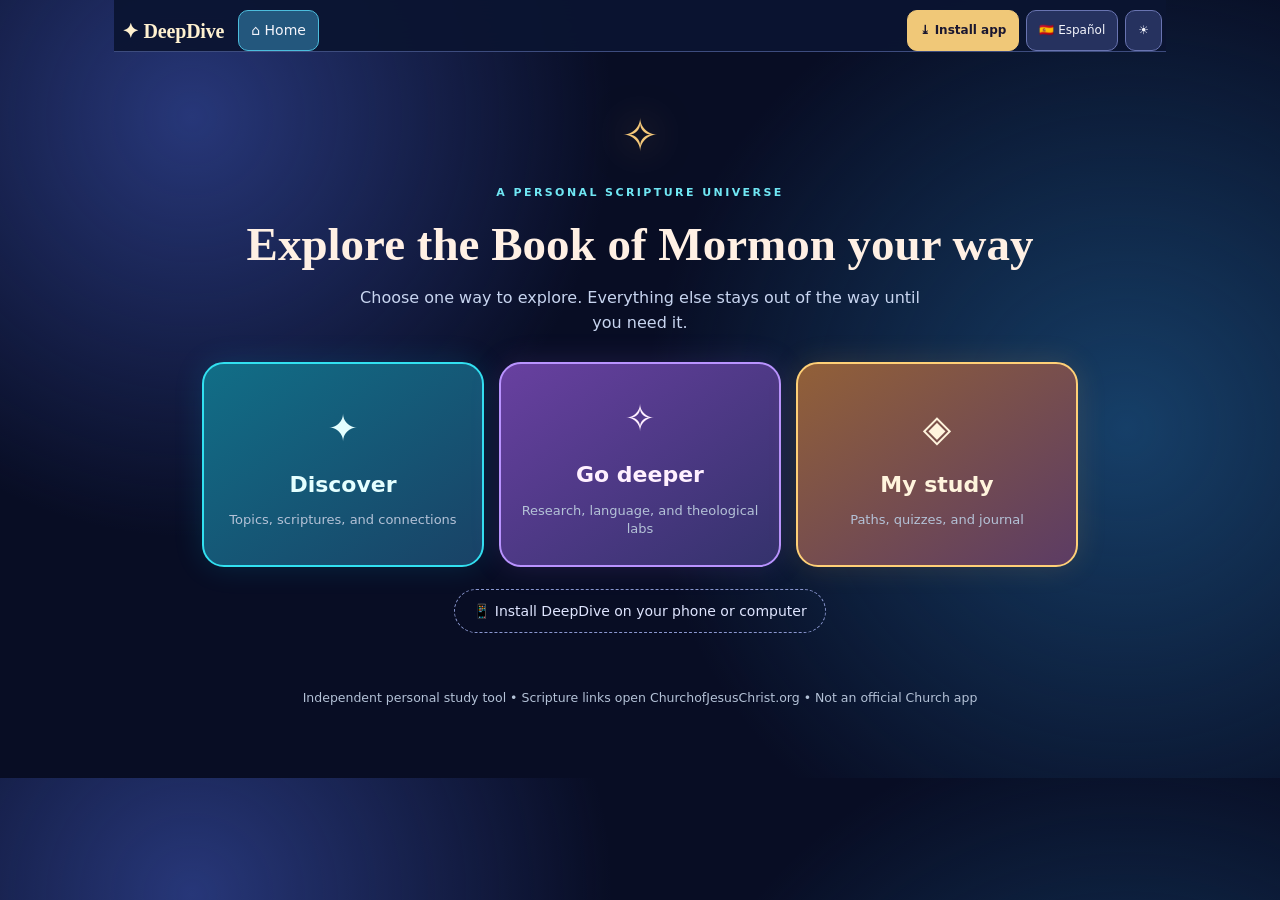
==== commit f59f9315: "Add Install app button with iPhone/iPad, Android and computer instructions - Top-bar 'Install app' b" ====
--- a/index.html
+++ b/index.html
@@ -18,7 +18,7 @@
 
 /* V12: focus-first, saturated color, celestial atlas */
 :root{--v12-cyan:#26d9ec;--v12-violet:#b98aff;--v12-amber:#ffc568;--v12-pink:#ff6eac;--v12-green:#5ff0ad}body{background:radial-gradient(circle at 15% 15%,#273779 0,transparent 33%),radial-gradient(circle at 88% 55%,#163f68 0,transparent 40%),#080d24}header{padding:16px max(18px,calc((100% - 1100px)/2));background:linear-gradient(120deg,#121b4b,#142b4c 60%,#263166)}header h1{font-size:clamp(22px,3vw,29px)}header .sub{font-size:12px}.wrap{padding-top:10px}.v12-nav{position:sticky;top:0;z-index:30;display:flex;align-items:center;gap:12px;padding:11px 6px;background:#0b1531f0;backdrop-filter:blur(16px);border-bottom:1px solid #53629b;margin-bottom:18px}.v12-nav button{background:#26325f;border:1px solid #6974b1;padding:10px 12px}.v12-nav #v12Home{background:#23577d;border-color:#4cbddd}.v12-nav-right{display:flex;gap:7px;margin-left:auto}.v12-nav-right button{font-size:12px;white-space:nowrap}.v12-nav #v12Breadcrumb{color:#d1d6fb;font-size:13px;overflow:hidden;text-overflow:ellipsis;white-space:nowrap}.v12-landing{position:relative;text-align:center;max-width:900px;margin:0 auto;padding:30px 12px 45px;min-height:65vh}.v12-sigil{font-size:45px;color:#f5c97a;text-shadow:0 0 40px #ffc568aa}.v12-kicker{font-size:11px;letter-spacing:.22em;font-weight:800;color:#70e7f4;margin:12px 0}.v12-landing h2{font-family:Georgia,serif;font-size:clamp(29px,5vw,47px);color:#fff0e4;line-height:1.2;margin:14px 0}.v12-landing>p{max-width:570px;margin:0 auto 26px;color:#c8d5f0}.v12-choice-grid{display:grid;grid-template-columns:repeat(3,minmax(0,1fr));gap:15px}.v12-choice{display:flex;flex-direction:column;align-items:center;gap:9px;min-height:205px;justify-content:center;padding:20px 12px;border-radius:22px;transition:transform .2s,box-shadow .2s}.v12-choice:hover{transform:translateY(-3px)}.v12-choice strong{font-size:22px}.v12-choice small{font-size:13px;line-height:1.45}.v12-glyph{font-size:37px}.v12-cyan{background:linear-gradient(145deg,#116e87,#194266);border:2px solid #32e0f0;color:#e4ffff;box-shadow:0 0 30px #00c9ff24}.v12-violet{background:linear-gradient(145deg,#6840a0,#34326c);border:2px solid #b993ff;color:#fff0ff;box-shadow:0 0 30px #aa77ff25}.v12-amber{background:linear-gradient(145deg,#926038,#5c3c64);border:2px solid #ffd077;color:#fff4dd;box-shadow:0 0 30px #ffb74d24}.v12-group-list{display:grid;grid-template-columns:repeat(2,minmax(0,1fr));gap:11px;margin:20px 0}.v12-group-list button{min-height:90px;text-align:left;padding:16px 18px;border-radius:17px;border:1px solid #7e81bb;background:linear-gradient(120deg,#243966,#273259);display:flex;flex-direction:column;gap:6px}.v12-group-list button strong{font-size:17px;color:#fff}.v12-group-list button span{font-size:12px;color:#d4dafa}.v12-back{margin-top:14px;background:#354173}.v12-group-title{font-family:Georgia,serif;font-size:26px;color:#ffe1a4;margin:24px 0 8px}.v12-nav~section .panel{margin-top:12px}#map .panel{background:radial-gradient(circle at 50% 40%,#17264e,#0a1029 75%);border-color:#6d5cb6}#v9MapCanvas{background:radial-gradient(ellipse at 50% 50%,#1a275e,#0a0e29 70%);border-radius:18px;border:1px solid #6e60a8;overflow:hidden;min-height:400px;box-shadow:inset 0 0 60px #0008}#v9MapCanvas .v9-map-svg{filter:drop-shadow(0 0 15px #8b7dff66)}.v12-star-node{cursor:pointer;outline:none}.v12-star-node:hover .v12-orb,.v12-star-node:focus .v12-orb{stroke:#fff;stroke-width:3;filter:brightness(1.25)}.v12-star-label{font-family:Georgia,serif;paint-order:stroke;stroke:#090f2d;stroke-width:3px;stroke-linejoin:round}.v12-map-tip{font-size:12px;color:#b8d6fc;margin:10px 0}.v12-lang-hint{font-size:12px;color:#b6c3e7}.v12-light-mode .v12-landing h2{color:#24335e}body.v11-light .v12-landing h2{color:#233454}body.v11-light .v12-landing>p{color:#445979}body.v11-light .v12-nav{background:#e7ecfc}body.v11-light .v12-nav #v12Breadcrumb{color:#26395b}body.v11-light .v12-kicker{color:#167b95}body.v11-light .v12-sigil{color:#ae6b3e}body.v11-light #v9MapCanvas{background:radial-gradient(circle,#27346c,#0c1432)}@media(max-width:700px){.v12-choice-grid{grid-template-columns:1fr}.v12-choice{min-height:108px;display:grid;grid-template-columns:48px 1fr;grid-template-rows:auto auto;text-align:left;column-gap:13px;align-content:center;justify-items:start}.v12-glyph{grid-row:span 2;font-size:32px}.v12-choice strong{font-size:20px}.v12-choice small{font-size:12px}.v12-landing{padding-top:16px}.v12-group-list{grid-template-columns:1fr}.v12-nav{gap:6px}.v12-nav #v12Breadcrumb{font-size:11px}.v12-nav button{padding:9px}.v12-nav-right button{font-size:11px}#v9MapCanvas{min-height:310px}}
-</style><link rel="manifest" href="./manifest.webmanifest?v=6"><meta name="theme-color" content="#14233d"><meta name="mobile-web-app-capable" content="yes"><meta name="apple-mobile-web-app-capable" content="yes"><meta name="apple-mobile-web-app-status-bar-style" content="black-translucent"><link rel="icon" type="image/png" href="./file_0000000044b481fdb60d381c5c10681b.png?icon=v6"><script>if('serviceWorker' in navigator){window.addEventListener('load',()=>navigator.serviceWorker.register('./sw.js').catch(console.warn));}</script><link rel="apple-touch-icon" href="./file_0000000044b481fdb60d381c5c10681b.png?icon=v6"><link rel="stylesheet" href="./app-v19.css?v=19"></head><body><header><h1>✦ Book of Mormon DeepDive</h1><p class="sub">Follow your questions. Discover the connections. Study on your terms.</p></header><main class="wrap"><nav class="v12-nav"><button data-tab="home" id="v12Home">⌂ <span data-i18n="home">Home</span></button><span id="v12Breadcrumb" data-i18n="browse">Choose a study area</span><div class="v12-nav-right"><button id="v12Language" aria-label="Toggle language">🇪🇸 Español</button><button id="v11Theme" aria-label="Change appearance">☀</button></div></nav>
+</style><link rel="manifest" href="./manifest.webmanifest?v=7"><meta name="theme-color" content="#14233d"><meta name="mobile-web-app-capable" content="yes"><meta name="apple-mobile-web-app-capable" content="yes"><meta name="apple-mobile-web-app-status-bar-style" content="black-translucent"><link rel="icon" type="image/png" href="./file_0000000044b481fdb60d381c5c10681b.png?icon=v6"><script>if('serviceWorker' in navigator){window.addEventListener('load',()=>navigator.serviceWorker.register('./sw.js').catch(console.warn));}</script><link rel="apple-touch-icon" href="./icon-180.png"><meta name="apple-mobile-web-app-title" content="DeepDive"><link rel="stylesheet" href="./app-v19.css?v=19"></head><body><header><h1>✦ Book of Mormon DeepDive</h1><p class="sub">Follow your questions. Discover the connections. Study on your terms.</p></header><main class="wrap"><nav class="v12-nav"><button data-tab="home" id="v12Home">⌂ <span data-i18n="home">Home</span></button><span id="v12Breadcrumb" data-i18n="browse">Choose a study area</span><div class="v12-nav-right"><button id="v12Language" aria-label="Toggle language">🇪🇸 Español</button><button id="v11Theme" aria-label="Change appearance">☀</button></div></nav>
 <section id="home"><div class="v12-landing"><div class="v12-sigil">✧</div><div class="v12-kicker" data-i18n="kicker">A PERSONAL SCRIPTURE UNIVERSE</div><h2 data-i18n="welcome">Explore the Book of Mormon your way</h2><p data-i18n="welcomeText">Choose one way to explore. Everything else stays out of the way until you need it.</p><div class="v12-choice-grid"><button class="v12-choice v12-cyan" data-v12-group="discover"><span class="v12-glyph">✦</span><strong data-i18n="discover">Discover</strong><small data-i18n="discoverDesc">Topics, scriptures, and connections</small></button><button class="v12-choice v12-violet" data-v12-group="deep"><span class="v12-glyph">✧</span><strong data-i18n="deep">Go deeper</strong><small data-i18n="deepDesc">Research, language, and theological labs</small></button><button class="v12-choice v12-amber" data-v12-group="personal"><span class="v12-glyph">◈</span><strong data-i18n="personal">My study</strong><small data-i18n="personalDesc">Paths, quizzes, and journal</small></button></div><div id="v12GroupPanel" class="hidden"></div></div></section><section id="explore" class="hidden"><div class="panel"><h2>What do you want to study?</h2><p class="muted">Pick a theme or type your own question or keyword. Suggested references are curated starting points; full-text search scans the text of your uploaded edition.</p><div class="flex"><input id="topicInput" placeholder="e.g., spiritual gifts, grace, motherhood, knowledge"><button class="primary" id="studyBtn">Explore topic</button></div><div class="chips" id="topics"></div></div><div class="panel" id="studyPanel"><h2 id="studyTitle">Choose a topic to begin</h2><p id="studyIntro" class="muted">Your study trail will appear here.</p><div id="studyVerses"></div><div id="connections"></div><div id="questions"></div></div></section>
 <section id="map" class="hidden"><div class="panel"><h2>Explore the connections</h2><div class="v9-intro"><p>Trace theological and narrative connections between study topics. Select any node to follow another thread.</p><small>Connections are curated interpretive relationships, not claims that every passage explicitly equates the topics.</small></div><label for="v9MapTopic">Start with a topic</label><select id="v9MapTopic"></select><div class="v9-columns"><div class="v18-atlas"><div class="v18-toolbar"><button id="v18Full">⛶ Full screen</button><button id="v18Plus">＋</button><button id="v18Minus">−</button><button id="v18Reset">⟲</button></div><div id="v9MapCanvas"></div><p class="v18-hint">Drag to explore · Pinch or use + / − to zoom</p></div><div id="v9MapDetails"></div></div></div></section><section id="builder" class="hidden"><div class="panel"><h2>Build your own study journey</h2><p class="muted">Choose at least two topics. DeepDive will order them by shared passages and curated connections, then create a guided sequence of readings and reflection prompts. Your selection and progress stay on this device.</p><div class="flex"><strong id="v9Count">0 selected</strong><button id="v9Clear">Clear selection</button></div><div id="v9BuilderTopics" class="v9-choices"></div><div class="flex" style="margin-top:16px"><button class="primary" id="v9Create">Build my path ✦</button></div><p id="v9BuildMessage" class="muted"></p><div id="v9Route"></div></div></section><section id="search" class="hidden"><div class="panel"><h2>Search the complete Book of Mormon</h2><p class="muted">Searches extracted page text from your uploaded 2013 English edition. Results are page-level matches, not precise verse matches; consult the original PDF to verify context.</p><div class="flex"><input id="searchInput" placeholder="Enter a word or exact phrase"><button class="primary" id="searchBtn">Search</button></div><p id="status">Preparing offline search…</p><div id="results"></div></div></section>
 <section id="path" class="hidden"><div class="panel"><h2 id="pathHeading">One God, unique voices, unfinished people</h2><div class="path-switch"><button id="pathPersonal" class="active">✦ Personal revelation & grace</button><button id="pathSocial">✦ The social gospel</button></div><p class="muted" id="pathDescription">An interconnected six-stop study path. Move between revelation, weakness, grace, and growth. These are interpretive themes, not quotations or claims that every hardship was intended by God.</p><div class="flex"><button id="pathPrev">← Previous</button><strong id="pathProgress" aria-live="polite"></strong><button id="pathNext" class="primary">Next →</button></div><div id="pathContent"></div><div class="flex"><button id="pathSave">Save reflection to journal</button><button id="pathRestart">Restart path</button></div></div></section>
@@ -217,4 +217,4 @@
 const rev=Object.fromEntries(Object.entries(es).map(([k,v])=>[v,k]));
 function translate(){let spanish=false;try{spanish=localStorage.getItem('deepdive-language')==='es'}catch(e){}const walker=document.createTreeWalker(document.querySelector('main'),NodeFilter.SHOW_TEXT);let n;while(n=walker.nextNode()){if(n.parentElement?.closest('textarea,script,style'))continue;const raw=n.nodeValue,trim=raw.trim();if(!trim)continue;const original=rev[trim]||trim,target=spanish?(es[original]||original):original;if(target!==trim)n.nodeValue=raw.replace(trim,target)}const hint=atlas.querySelector('.v18-hint');hint.textContent=spanish?es['Drag to explore · Pinch or use + / − to zoom']:'Drag to explore · Pinch or use + / − to zoom';document.getElementById('v18Full').textContent=(document.fullscreenElement?(spanish?'⤢ Salir':'⤢ Exit'):(spanish?'⛶ Pantalla completa':'⛶ Full screen'))}
 document.getElementById('v12Language')?.addEventListener('click',()=>setTimeout(translate,120));translate();
-})();</script><script src="./app-v19.js?v=19" defer></script><script src="./layout-v22.js?v=22" defer></script><link rel="stylesheet" href="./layout-v22.css?v=22"><script src="./locale-paths-es.js?v=20" defer></script><script src="./locale-es-complete.js?v=21" defer></script></body></html>+})();</script><script src="./app-v19.js?v=19" defer></script><script src="./layout-v24.js?v=24" defer></script><script src="./install-v25.js?v=25" defer></script><link rel="stylesheet" href="./layout-v24.css?v=24"><script src="./locale-paths-es.js?v=20" defer></script><script src="./locale-es-complete.js?v=21" defer></script></body></html>
--- a/layout-v24.css
+++ b/layout-v24.css
@@ -0,0 +1,151 @@
+/* DeepDive 22: consistent, less scattered layout */
+body.dd22>header{display:none}
+body.dd22 .wrap{max-width:1080px;padding:0 14px 70px}
+
+/* Sticky top bar: brand · home · language/theme, then section tabs */
+body.dd22 .v12-nav{flex-wrap:wrap;gap:8px 10px;padding:10px 4px 0;margin:0 0 18px;border-bottom:1px solid #3d4c7e}
+body.dd22 .v12-nav #v12Breadcrumb{display:none}
+body.dd22 .dd-brand{background:none!important;border:0!important;padding:6px 4px!important;font:700 20px Georgia,serif;color:#fff1d0;letter-spacing:-.01em}
+body.dd22 .dd-brand span{color:#fff1d0}
+body.dd22 .v12-nav #v12Home{padding:8px 12px;font-size:14px}
+body.dd22 .dd-sections{order:10;flex-basis:100%;display:flex;flex-wrap:wrap;gap:4px 16px;padding:8px 2px 10px;scrollbar-width:thin}
+body.dd22.dd-home .dd-sections{display:none}
+body.dd22 .dd-group{display:flex;align-items:center;gap:4px;flex-shrink:0}
+body.dd22 .dd-group-label{font-size:10.5px;font-weight:800;letter-spacing:.12em;text-transform:uppercase;color:#9fb0e6;margin-right:4px;white-space:nowrap}
+body.dd22 .dd-sections button{background:transparent;border:1px solid transparent;color:#d8def8;font-size:14px;padding:6px 10px;border-radius:999px;white-space:nowrap}
+body.dd22 .dd-sections button:hover{background:#26325f;border-color:#5a68a6}
+body.dd22 .dd-sections button.active{background:#f0c878;border-color:#f0c878;color:#1a1730;font-weight:700}
+
+/* One panel width and rhythm everywhere */
+body.dd22 main>section>.panel,body.dd22 #explore #studyPanel{max-width:none!important;width:100%;margin:0 0 18px!important;padding:26px 28px;border-radius:20px}
+body.dd22 main>section>.panel>h2{font-size:26px;margin:0 0 6px}
+body.dd22 .panel>.v10-eyebrow{display:none}
+
+/* Page intro: one short line instead of stacked boxes */
+body.dd22 .v19-section-guide{background:none!important;border:0!important;padding:0!important;margin:0 0 10px}
+body.dd22 .v19-section-guide strong{display:none}
+body.dd22 .v19-section-guide p{margin:0;font-size:14.5px;font-weight:600;color:#f0d59a!important}
+body.dd22 .panel>p.muted{font-size:14.5px;margin:0 0 18px;max-width:78ch}
+body.dd22 #map .v9-intro{background:none!important;border:0!important;padding:0!important;margin:0 0 16px}
+body.dd22 #map .v9-intro p{margin:0 0 4px;font-size:14.5px;color:var(--muted)}
+body.dd22 .panel>label,body.dd22 .v10-two>div>label{display:block;font-size:13px;font-weight:650;color:#c6d2ee;margin:0 0 6px}
+
+/* Scripture cards: compact, with one consistent row of actions */
+body.dd22 .verse{max-width:none!important;padding:16px 18px;margin:10px 0;border-radius:14px}
+body.dd22 .verse strong{font-size:16px}
+body.dd22 .verse p.scripture-summary{margin:6px 0 10px;font-size:15px}
+body.dd22 .verse .flex{margin-top:8px!important;gap:8px}
+body.dd22 .verse a[target],body.dd22 .verse button{display:inline-flex;align-items:center;gap:4px;min-height:36px;padding:7px 13px!important;font-size:13.5px!important;font-weight:650;border-radius:999px!important;border:1px solid #5a6f96!important;background:#22344f!important;color:#e9efff!important;text-decoration:none;line-height:1.2;margin:4px 8px 0 0}
+body.dd22 .verse a[target]{border-color:#6fb7cf!important;color:#bfeaf7!important}
+body.dd22 .verse a[target]:hover,body.dd22 .verse button:hover{background:#2f4b70!important}
+
+/* Cards and folds */
+body.dd22 .v10-card{padding:20px 22px;border-radius:16px}
+body.dd22 .v10-card>h3{font-size:22px}
+body.dd22 .dd-fold,body.dd22 .v19-disclosure{border:1px solid #4a6286;background:#182c45;border-radius:16px;margin:16px 0 0;padding:0 18px}
+body.dd22 .dd-fold>summary,body.dd22 .v19-disclosure>summary{cursor:pointer;padding:15px 0;list-style:none;display:flex;align-items:center;gap:10px;color:#ffe1a5;font-weight:750}
+body.dd22 .dd-fold>summary::-webkit-details-marker,body.dd22 .v19-disclosure>summary::-webkit-details-marker{display:none}
+body.dd22 .dd-fold>summary:before,body.dd22 .v19-disclosure>summary:before{content:"▸";transition:transform .15s}
+body.dd22 .dd-fold[open]>summary:before,body.dd22 .v19-disclosure[open]>summary:before{transform:rotate(90deg)}
+body.dd22 .dd-fold>summary h3{margin:0;font-size:17px;color:#ffe1a5}
+body.dd22 .dd-fold[open],body.dd22 .v19-disclosure[open]{padding-bottom:18px}
+body.dd22 .dd-compare-row{display:grid;grid-template-columns:1fr 1fr auto;gap:10px;align-items:center;margin:10px 0}
+body.dd22 .v10-two{gap:14px}
+
+/* Selectors and chips */
+body.dd22 .chips{gap:7px;margin:14px 0 0}
+body.dd22 .chips button{font-size:13.5px;padding:7px 12px;border-radius:999px}
+body.dd22 .v9-choices{max-height:none!important;overflow:visible!important;grid-template-columns:repeat(auto-fill,minmax(210px,1fr))!important}
+body.dd22 .v9-choice{padding:10px 12px}
+
+/* Footer */
+body.dd22 footer{margin-top:10px;font-size:12.5px}
+
+/* Light theme */
+body.dd22.v11-light .v12-nav{border-color:#cdd7ea}
+body.dd22.v11-light .dd-brand,body.dd22.v11-light .dd-brand span{color:#21354b}
+body.dd22.v11-light .dd-group-label{color:#5f6f93}
+body.dd22.v11-light .dd-sections button{color:#2a3b55}
+body.dd22.v11-light .dd-sections button:hover{background:#dde6f6;border-color:#b9c7e2}
+body.dd22.v11-light .dd-sections button.active{background:#c9952f;border-color:#c9952f;color:#fff}
+body.dd22.v11-light .v19-section-guide p{color:#8a5a12!important}
+body.dd22.v11-light .panel>label,body.dd22.v11-light .v10-two>div>label{color:#3d5068}
+body.dd22.v11-light .verse a[target],body.dd22.v11-light .verse button{background:#eef3fa!important;color:#22364f!important;border-color:#b8c7dc!important}
+body.dd22.v11-light .verse a[target]{color:#0f5f75!important;border-color:#8cc3d3!important}
+body.dd22.v11-light .dd-fold,body.dd22.v11-light .v19-disclosure{background:#f2f6fb;border-color:#cdd9e8}
+body.dd22.v11-light .dd-fold>summary,body.dd22.v11-light .dd-fold>summary h3,body.dd22.v11-light .v19-disclosure>summary{color:#7a4e0e}
+
+/* Phones */
+@media(max-width:700px){
+ body.dd22 .v12-nav{position:sticky}
+ body.dd22 .dd-brand{font-size:17px}
+ body.dd22 .dd-sections{gap:6px 16px;flex-wrap:nowrap;overflow-x:auto;scrollbar-width:none}
+ body.dd22 main>section>.panel,body.dd22 #explore #studyPanel{padding:18px 16px}
+ body.dd22 main>section>.panel>h2{font-size:22px}
+ body.dd22 .dd-compare-row{grid-template-columns:1fr}
+}
+
+/* Journal: show "Import journal" as a normal button instead of a raw file field */
+body.dd22 #journal label:has(#importNotes){display:inline-flex;align-items:center;padding:11px 15px;border:1px solid #49607b;border-radius:10px;background:var(--panel2);font-size:inherit;font-weight:400;color:var(--text);margin:0}
+body.dd22 #journal label:has(#importNotes):hover{background:#31527b}
+body.dd22 #importNotes{position:absolute;width:1px!important;height:1px;opacity:0;overflow:hidden;padding:0;border:0}
+body.dd22 #journal input#noteTitle{margin-bottom:10px}
+
+/* Light theme: keep top-bar buttons, topic chips and gold headings readable */
+body.dd22.v11-light .v12-nav button:not(.dd-brand):not([data-dd-go]){background:#fff!important;color:#21354b!important;border:1px solid #c4d0e4!important}
+body.dd22.v11-light .v12-nav #v12Home{background:#dff1f6!important;border-color:#8cc3d3!important}
+body.dd22.v11-light .chips button,body.dd22.v11-light .v10-voice-grid button,body.dd22.v11-light .v10-timeline button{background:#eef3fa!important;color:#22364f!important;border-color:#c4d0e4!important}
+body.dd22.v11-light .chips button:hover,body.dd22.v11-light .chips button.active{background:#dbe6f4!important}
+body.dd22.v11-light .panel h3,body.dd22.v11-light .panel h4,body.dd22.v11-light .verse strong{color:#7a4e0e!important}
+body.dd22.v11-light .v12-choice small{color:#f4f1ffdd!important}
+
+/* Home group screens (Discover / Go deeper / My study) */
+body.dd-group-open #home .v12-sigil,body.dd-group-open #home .v12-kicker,body.dd-group-open #home .v12-landing>h2,body.dd-group-open #home .v12-landing>p,body.dd-group-open #home .v12-choice-grid{display:none!important}
+body.dd-group-open #v12GroupPanel{display:flex!important;flex-direction:column;align-items:stretch;max-width:880px;margin:10px auto 0;text-align:left;animation:ddIn .22s ease-out}
+@keyframes ddIn{from{opacity:0;transform:translateY(8px)}to{opacity:1;transform:none}}
+body.dd-group-open #v12GroupPanel .v12-back{order:-1;align-self:flex-start;margin:0 0 18px;font-size:14px;padding:8px 14px}
+body.dd-group-open #v12GroupPanel .v12-group-title{font:700 clamp(28px,4vw,38px) Georgia,serif;margin:0 0 20px;text-align:left}
+body.dd-group-open #v12GroupPanel .v12-group-list{display:grid;grid-template-columns:repeat(auto-fill,minmax(250px,1fr));gap:14px}
+body.dd-group-open #v12GroupPanel .v12-group-list button{display:flex;flex-direction:column;align-items:flex-start;gap:8px;text-align:left;min-height:120px;padding:22px;border-radius:18px}
+body.dd-group-open #v12GroupPanel .v12-group-list button strong{font-size:19px}
+body.dd-group-open #v12GroupPanel .v12-group-list button span{font-size:14px;line-height:1.45;opacity:.85}
+body[data-dd-group=discover].dd-group-open #v12GroupPanel .v12-group-title{color:#7fe3f5}
+body[data-dd-group=deep].dd-group-open #v12GroupPanel .v12-group-title{color:#d2b4ff}
+body[data-dd-group=personal].dd-group-open #v12GroupPanel .v12-group-title{color:#f6cf85}
+body.v11-light[data-dd-group=discover].dd-group-open #v12GroupPanel .v12-group-title{color:#0f6f84}
+body.v11-light[data-dd-group=deep].dd-group-open #v12GroupPanel .v12-group-title{color:#6a3fb0}
+body.v11-light[data-dd-group=personal].dd-group-open #v12GroupPanel .v12-group-title{color:#9a6510}
+
+/* Install app button and dialog */
+.dd-install-btn{background:#f0c878!important;border-color:#f0c878!important;color:#1a1730!important;font-weight:700}
+.dd-install-btn[hidden],.dd-install-cta[hidden]{display:none!important}
+.dd-install-cta{display:block;margin:22px auto 0;background:transparent;border:1px dashed #8a97cf;color:#dfe5ff;border-radius:999px;padding:10px 18px;font-size:14px}
+.dd-install-cta:hover{background:#26325f}
+body.dd-group-open .dd-install-cta{display:none}
+@media(max-width:520px){.dd-install-btn span{display:none}}
+.dd-modal{position:fixed;inset:0;z-index:20000;background:#050915cc;backdrop-filter:blur(6px);display:flex;align-items:center;justify-content:center;padding:16px}
+.dd-modal.hidden{display:none}
+body.dd-modal-open{overflow:hidden}
+.dd-modal-card{position:relative;width:min(520px,100%);max-height:92dvh;overflow:auto;background:#172742;border:1px solid #5a6aa6;border-radius:22px;padding:26px 24px;box-shadow:0 20px 60px #0008;color:#eef2ff}
+.dd-modal-x{position:absolute;top:12px;right:12px;background:transparent!important;border:0!important;font-size:18px;padding:6px 10px}
+.dd-modal-icon{width:64px;height:64px;border-radius:16px;display:block;margin:0 0 12px}
+.dd-modal-card h2{margin:0 0 6px;font-size:24px}
+.dd-modal-sub{margin:0 0 16px;color:#c3cde8;font-size:14.5px}
+.dd-install-now{width:100%;margin:0 0 16px;font-size:16px}
+.dd-tabs{display:flex;gap:6px;background:#0e1a30;border-radius:12px;padding:4px;margin:0 0 14px}
+.dd-tabs button{flex:1;background:transparent;border:0;padding:9px 6px;font-size:14px;border-radius:9px}
+.dd-tabs button.active{background:#f0c878;color:#1a1730;font-weight:700}
+.dd-steps{margin:0 0 18px;padding-left:22px;line-height:1.55}
+.dd-steps li{margin:0 0 9px}
+.dd-ico{display:inline-block;padding:0 5px;border:1px solid #6a7bb5;border-radius:6px;font-size:13px}
+.dd-share{border-top:1px solid #3c4d7a;padding-top:14px}
+.dd-share>span{font-size:13px;font-weight:700;color:#f0d59a}
+.dd-share-row{display:flex;gap:8px;margin-top:8px;flex-wrap:wrap}
+.dd-share-row input{flex:1;min-width:200px;font-size:13.5px;padding:10px}
+.dd-share-row button{white-space:nowrap}
+body.v11-light .dd-install-cta{color:#2a3b55;border-color:#9aa8c8}
+body.v11-light .dd-modal-card{background:#fff;color:#1d2d3d;border-color:#cdd7ea}
+body.v11-light .dd-modal-sub{color:#4a5d74}
+body.v11-light .dd-tabs{background:#eef2f8}
+body.v11-light .dd-share{border-color:#dbe3ef}
+body.v11-light .dd-share>span{color:#8a5a12}
